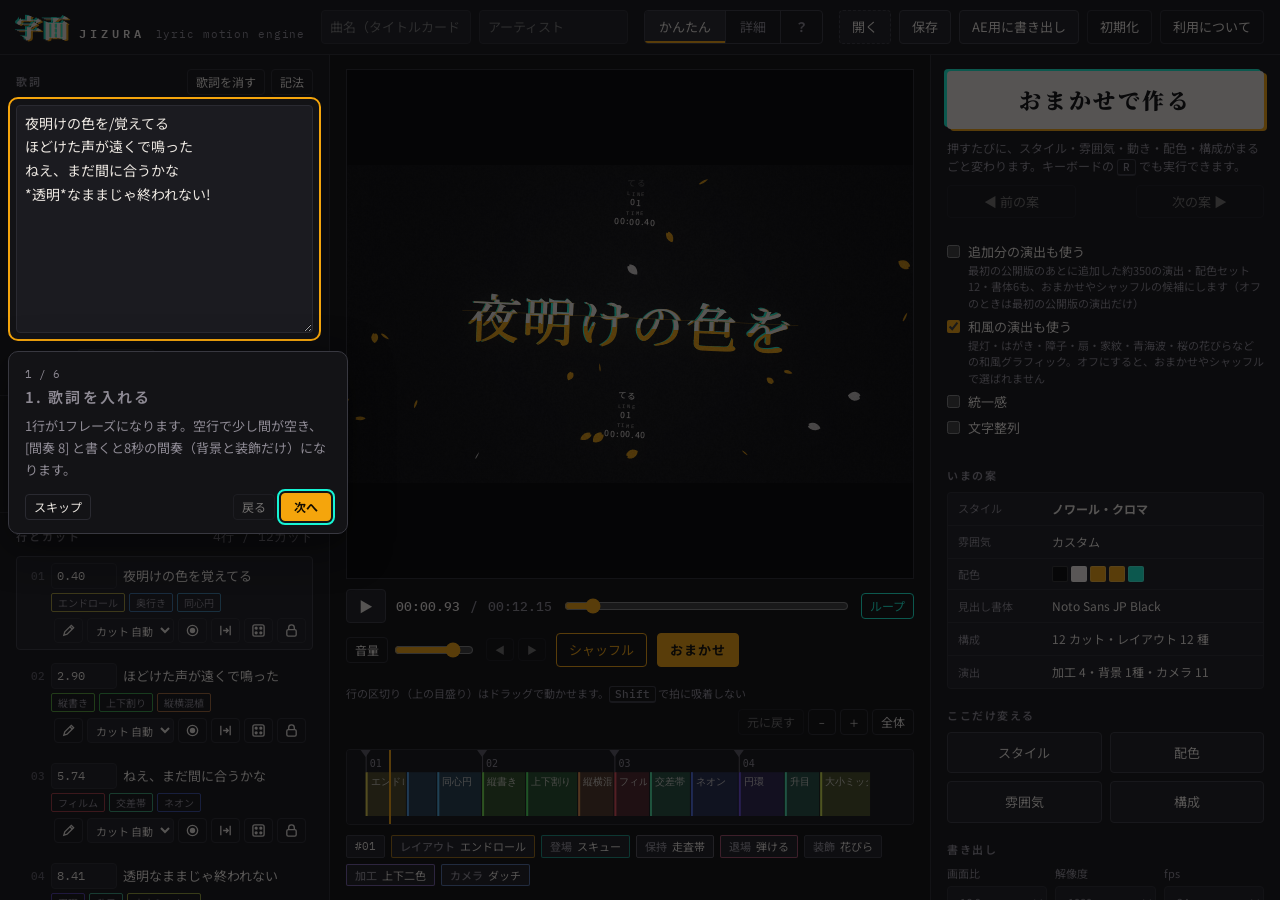
==== ja/index.html @ 280ce6e6 "Keep only Japanese and Traditional Chinese browser editions" ====
<!doctype html>
<html lang="ja">
<head>
<meta charset="utf-8">
<meta name="viewport" content="width=device-width, initial-scale=1, viewport-fit=cover">
<title>JIZURA 字面</title>
<meta name="description" content="歌詞を入れると文字PV（リリックモーション）を自動で組み立てて MP4 に書き出すブラウザアプリ">
<link rel="canonical" href="https://lloyd3126.github.io/JIZURA/ja/">
<link rel="alternate" hreflang="zh-Hant" href="https://lloyd3126.github.io/JIZURA/">
<link rel="alternate" hreflang="ja" href="https://lloyd3126.github.io/JIZURA/ja/">
<meta property="og:type" content="website">
<meta property="og:title" content="JIZURA 字面">
<meta property="og:description" content="歌詞を入れると文字PV（リリックモーション）を自動で組み立てて MP4 に書き出すブラウザアプリ">
<meta property="og:url" content="https://lloyd3126.github.io/JIZURA/ja/">
<meta name="twitter:card" content="summary">
<link rel="preconnect" href="https://fonts.googleapis.com">
<link rel="preconnect" href="https://fonts.gstatic.com" crossorigin>
<style>
:root {
  color-scheme: dark;
  --ink: #0c0c0e;
  --panel: #131316;
  --raised: #1b1b20;
  --raised2: #232329;
  --line: #2a2a31;
  --line2: #383840;
  --text: #ece7e1;
  --muted: #8e8a94;
  --faint: #5d5a63;
  --amber: #f5a50c;
  --cyan: #16f4d4;
  --rose: #ff6f9c;
  --danger: #ff5a6a;
  --ui: "IBM Plex Sans JP", "Noto Sans JP", "Hiragino Sans", "Yu Gothic UI", "Meiryo", system-ui, sans-serif;
  --mono: "IBM Plex Mono", "SFMono-Regular", Consolas, monospace;
  --brand: "Zen Old Mincho", "Noto Serif JP", "Yu Mincho", serif;
  --r: 4px;
}
html, body { height: 100%; }
[hidden] { display: none !important; }
body { margin: 0; background: var(--ink); color: var(--text); font: 13px/1.5 var(--ui); -webkit-font-smoothing: antialiased; }
* { box-sizing: border-box; }
button, input, select, textarea { font: inherit; color: inherit; }
:focus-visible { outline: 2px solid var(--cyan); outline-offset: 2px; }
@media (prefers-reduced-motion: reduce) { * { transition: none !important; } }

#app { display: flex; flex-direction: column; min-height: 100%; }

/* ---------- top bar ---------- */
.bar { display: flex; align-items: center; gap: 16px; padding-block: 10px; padding-inline: 16px; border-bottom: 1px solid var(--line); background: var(--panel); flex-wrap: wrap; }
.brand { display: flex; align-items: baseline; gap: 10px; min-width: 0; }
.brand .mark { font: 900 26px/1 var(--brand); letter-spacing: 0.02em; color: var(--text); text-shadow: -2px -1px 0 rgba(22,244,212,0.85), 2px 1px 0 rgba(245,165,12,0.9); }
.brand .word { font: 600 12px/1 var(--mono); letter-spacing: 0.34em; color: var(--text); }
.brand .tag { font: 400 11px/1 var(--mono); color: var(--muted); letter-spacing: 0.08em; }
.proj { display: flex; gap: 8px; flex: 1 1 280px; min-width: 0; }
.proj input { flex: 1 1 0; min-width: 0; }
.acts { display: flex; gap: 8px; flex-wrap: wrap; }
html[lang=zh-Hant] { --ui: "Noto Sans TC", "PingFang TC", "Microsoft JhengHei", system-ui, sans-serif; }

/* ---------- controls ---------- */
input[type=text], input[type=number], input:not([type]), select, textarea {
  background: var(--raised); border: 1px solid var(--line); border-radius: var(--r); padding: 6px 8px; min-width: 0;
}
input[type=number] { font-family: var(--mono); }
textarea { width: 100%; resize: vertical; line-height: 1.7; }
select { padding-right: 4px; }
button { background: var(--raised); border: 1px solid var(--line2); border-radius: var(--r); padding: 6px 12px; cursor: pointer; white-space: nowrap; }
button:hover { background: var(--raised2); border-color: #4a4a54; }
button:disabled { opacity: 0.45; cursor: not-allowed; }
button.small { padding: 3px 8px; font-size: 12px; }
button.ghost { background: transparent; border-color: var(--line); }
button.primary { background: var(--amber); color: #120c00; border-color: var(--amber); font-weight: 700; }
button.primary:hover { background: #ffb52a; }
button.accent { border-color: var(--amber); color: var(--amber); background: transparent; }
button.accent:hover { background: rgba(245,165,12,0.1); }
button[aria-pressed=true] { border-color: var(--cyan); color: var(--cyan); }
button.icon { padding: 4px 6px; line-height: 0; }
button.icon svg { width: 15px; height: 15px; }
label.file { position: relative; display: inline-flex; align-items: center; gap: 6px; background: var(--raised); border: 1px dashed var(--line2); border-radius: var(--r); padding: 6px 12px; cursor: pointer; }
label.file:hover { border-color: var(--amber); }
label.file input { position: absolute; inset: 0; opacity: 0; cursor: pointer; width: 100%; }
.muted { color: var(--muted); }
.mono { font-family: var(--mono); }
h2, h3 { margin: 0; font-weight: 600; }
h2 { font-size: 11px; letter-spacing: 0.18em; color: var(--muted); }
h3 { font-size: 11px; letter-spacing: 0.14em; color: var(--muted); margin-top: 18px; margin-bottom: 8px; }

/* ---------- workspace ---------- */
.work { flex: 1; display: grid; grid-template-columns: minmax(270px, 330px) minmax(0, 1fr) minmax(290px, 350px); min-height: 0; }
.col { min-width: 0; min-height: 0; }
.col-left, .col-right { background: var(--panel); overflow: auto; }
.col-left { border-right: 1px solid var(--line); }
.col-right { border-left: 1px solid var(--line); }
.sec { padding: 14px 16px; border-bottom: 1px solid var(--line); display: flex; flex-direction: column; gap: 10px; }
.sec-h { display: flex; align-items: center; justify-content: space-between; gap: 8px; }
#lyrics { min-height: 150px; font-size: 14px; }
.syntax { font-size: 12px; color: var(--muted); background: var(--raised); border: 1px solid var(--line); border-radius: var(--r); padding: 10px 12px; }
.syntax code { font-family: var(--mono); color: var(--amber); }
.syntax ul { margin: 0; padding-left: 16px; display: grid; gap: 3px; }
.row { display: flex; align-items: center; gap: 8px; flex-wrap: wrap; }
.audio-name { font-size: 12px; overflow-wrap: anywhere; }
.fields { display: grid; grid-template-columns: repeat(3, minmax(0, 1fr)); gap: 8px; }
.field { display: flex; flex-direction: column; gap: 4px; font-size: 11px; color: var(--muted); }
.field input, .field select { width: 100%; }
.tapbox { border: 1px solid var(--amber); border-radius: var(--r); padding: 10px; display: grid; gap: 8px; background: rgba(245,165,12,0.06); }
.tapbox .next { font-size: 15px; }
button.tap { font: 700 18px/1 var(--mono); letter-spacing: 0.2em; padding: 16px; background: var(--amber); color: #120c00; border-color: var(--amber); }
/* タップ同期中は行一覧の自動スクロールで押せなくなるので、左カラムの先頭に貼り付けて固定する */
.col-left > #tapPanel { position: sticky; top: 0; z-index: 20; margin: 10px 12px; background-color: var(--panel); background-image: linear-gradient(rgba(245,165,12,0.10), rgba(245,165,12,0.10)); box-shadow: 0 10px 24px rgba(0,0,0,0.5); }
.tapbox.compact .hint { display: none; }
/* 固定レイアウトにならない広さ／高さのときは、左カラムがスクロールしないのでビューポートに重ねて固定する */
@media (max-width: 1180px), (max-height: 619px) {
  .col-left > #tapPanel { position: fixed; top: 8px; left: 8px; right: 8px; bottom: auto; margin: 0; max-height: 62vh; overflow: auto; box-shadow: 0 14px 40px rgba(0,0,0,0.6); }
}

/* line list */
#lineList { list-style: none; margin: 0; padding: 0; display: grid; gap: 6px; }
.ln { display: grid; grid-template-columns: 22px 66px minmax(0, 1fr); gap: 4px 6px; align-items: center; padding: 6px; border: 1px solid transparent; border-radius: var(--r); }
.ln:hover { background: var(--raised); }
.ln.cur { border-color: var(--line2); background: var(--raised); }
.ln .no { font: 500 11px var(--mono); color: var(--faint); text-align: right; }
.ln .time { width: 100%; padding: 3px 5px; font-size: 12px; }
.ln .txt { overflow: hidden; text-overflow: ellipsis; white-space: nowrap; cursor: pointer; }
.ln .meta { grid-column: 2 / 4; display: flex; justify-content: space-between; align-items: flex-start; gap: 6px; flex-wrap: wrap; }
.ln .tools { display: flex; gap: 4px; flex: 0 1 auto; flex-wrap: wrap; justify-content: flex-end; margin-left: auto; }
.ln .tools select { padding: 2px 4px; font-size: 11px; max-width: 92px; width: auto; }
.ln .cuts { display: flex; gap: 4px; flex-wrap: wrap; min-width: 0; flex: 1 1 140px; }
.ln .cuts span { font-size: 10px; padding: 1px 6px; border-radius: 2px; border: 1px solid var(--line2); color: var(--muted); cursor: pointer; }
.ln .cuts span:hover { color: var(--text); border-color: var(--amber); }

/* ---------- stage ---------- */
.col-stage { display: flex; flex-direction: column; gap: 10px; padding: 14px 16px; min-width: 0; }
.viewport { position: relative; width: 100%; background: #000; border: 1px solid var(--line); display: grid; place-items: center; overflow: hidden; }
.viewport canvas { display: block; width: 100%; height: auto; max-height: 68vh; object-fit: contain; }
.field-wide { grid-column: span 2; }
.lang-row { display: flex; align-items: center; flex-wrap: wrap; gap: 6px; margin-top: 6px; font-size: 11px; color: var(--muted); }
.lang-row select { width: auto; }
.key-badge { position: absolute; right: 10px; top: 10px; background: rgba(12,12,14,0.78); border: 1px solid var(--line2); color: #fff; padding: 3px 8px; border-radius: var(--r); font-size: 11px; pointer-events: none; letter-spacing: .04em; }
.key-badge i { display: inline-block; width: 9px; height: 9px; border-radius: 2px; margin-right: 6px; vertical-align: -1px; border: 1px solid rgba(255,255,255,.5); }
.overlay-msg { position: absolute; left: 12px; bottom: 12px; background: rgba(12,12,14,0.85); border: 1px solid var(--line2); padding: 6px 10px; border-radius: var(--r); font-size: 12px; }
.transport { display: flex; align-items: center; gap: 10px; flex-wrap: wrap; }
.transport .vol { display: inline-flex; align-items: center; gap: 4px; }
.transport .vol input[type=range] { flex: 0 0 80px; width: 80px; }
.transport .tc { font: 500 13px var(--mono); font-variant-numeric: tabular-nums; }
.transport input[type=range] { flex: 1 1 160px; accent-color: var(--amber); }
button.play { width: 40px; height: 34px; padding: 0; font-size: 14px; }
/* timeline controls, export range, line tools */
.tl-bar { display: flex; justify-content: space-between; align-items: center; gap: 8px; margin: 8px 0 4px; flex-wrap: wrap; }
.tl-hint { font-size: 11px; }
.tl-btns { display: flex; gap: 4px; margin-left: auto; }
.rng-row { display: flex; align-items: center; gap: 6px; flex-wrap: wrap; margin: 10px 0 2px; font-size: 12px; }
.rng-row select { width: auto; max-width: 150px; }
.rng-lab { color: var(--muted); font-size: 11px; }
.rngInfo { font-size: 11px; }
.ln.in-range { border-color: var(--amber); }
.ln.is-inter .txt { color: var(--muted); font-style: italic; }
.ln .txt-edit { width: 100%; padding: 3px 6px; font-size: 13px; }
.ln .tools .icon[aria-pressed=true] { color: var(--amber); }
#timeline { width: 100%; height: 76px; display: block; background: var(--panel); border: 1px solid var(--line); border-radius: var(--r); cursor: pointer; touch-action: none; }
.cutinfo { display: flex; gap: 6px; flex-wrap: wrap; align-items: center; min-height: 26px; }
.chip { font-size: 11px; padding: 2px 8px; border-radius: 2px; border: 1px solid var(--line2); color: var(--text); background: var(--raised); }
.chip b { font-weight: 500; color: var(--muted); margin-right: 5px; }
.chip.l { border-color: rgba(245,165,12,0.6); }
.chip.e { border-color: rgba(22,244,212,0.55); }
.chip.x { border-color: rgba(255,111,156,0.6); }
.chip.h { border-color: #55525c; }
.hint { font-size: 12px; color: var(--muted); }

/* ---------- right panel ---------- */
.tabs { display: grid; grid-template-columns: repeat(4, 1fr); border-bottom: 1px solid var(--line); position: sticky; top: 0; background: var(--panel); z-index: 2; }
.tabs button { border: 0; border-radius: 0; background: transparent; padding: 11px 4px; color: var(--muted); border-bottom: 2px solid transparent; }
.tabs button[aria-selected=true] { color: var(--text); border-bottom-color: var(--amber); }
.tabpane { padding: 14px 16px 24px; }
.style-grid { display: grid; grid-template-columns: repeat(3, minmax(0, 1fr)); gap: 8px; }
.stile { display: flex; flex-direction: column; gap: 5px; padding: 0; border: 1px solid var(--line); background: transparent; border-radius: var(--r); overflow: hidden; text-align: left; }
.stile canvas { width: 100%; aspect-ratio: 16 / 9; display: block; }
.stile span { font-size: 11px; padding: 0 7px 6px; white-space: nowrap; overflow: hidden; text-overflow: ellipsis; }
.stile[aria-pressed=true] { border-color: var(--amber); box-shadow: 0 0 0 1px var(--amber); color: var(--text); }
.slider { display: grid; grid-template-columns: 96px minmax(0, 1fr) 36px; gap: 8px; align-items: center; margin-bottom: 8px; }
.slider input { width: 100%; accent-color: var(--amber); }
.slider output { font: 500 11px var(--mono); color: var(--muted); text-align: right; }
.checks { display: grid; grid-template-columns: repeat(2, minmax(0, 1fr)); gap: 3px 10px; }
.checks label { display: flex; align-items: center; gap: 6px; font-size: 12px; padding: 2px 0; }
.checks input { accent-color: var(--amber); }

.tgroup .checks.tech-grid { display: grid; grid-template-columns: repeat(auto-fill, minmax(128px, 1fr)); gap: 8px; padding: 0 10px 10px; }
.tcard { display: flex; flex-direction: column; gap: 4px; padding: 0; border: 1px solid var(--line); border-radius: var(--r); overflow: hidden; background: var(--panel); cursor: pointer; }
.tcard:hover { border-color: var(--line2); }
.tcard canvas { width: 100%; aspect-ratio: 16 / 9; display: block; background: #0c0c0e; }
.tcard .tcard-name { display: flex; align-items: center; gap: 5px; font-size: 11px; padding: 0 6px 6px; min-width: 0; }
.tcard .tcard-name span { white-space: nowrap; overflow: hidden; text-overflow: ellipsis; min-width: 0; }
.tcard.set-off { opacity: 0.5; }
.group-h { display: flex; justify-content: space-between; align-items: center; margin-top: 16px; margin-bottom: 6px; }
.tgroup { border: 1px solid var(--line); border-radius: var(--r); margin-bottom: 8px; background: var(--raised); }
.tgroup summary { display: flex; justify-content: space-between; align-items: center; padding: 8px 10px; cursor: pointer; list-style: none; font-size: 12px; }
.tgroup summary::-webkit-details-marker { display: none; }
.tgroup summary::before { content: '▸'; color: var(--muted); margin-right: 8px; transition: transform .15s; }
.tgroup[open] summary::before { transform: rotate(90deg); }
.tgroup .tg-name { flex: 1; font-weight: 600; }
.tgroup .tg-cnt { color: var(--muted); font-size: 11px; }
.tgroup .tg-tools { display: flex; gap: 6px; padding: 0 10px 8px; }
.tgroup .checks { padding: 0 10px 10px; }
.chip.t { border-color: rgba(180,140,255,0.6); }
.chip.b { border-color: rgba(120,200,120,0.55); }
.chip.c { border-color: rgba(120,170,255,0.6); }
.group-h:first-child { margin-top: 0; }
.color-row { display: grid; grid-template-columns: repeat(3, minmax(0, 1fr)); gap: 8px; }
.color-row label { display: flex; flex-direction: column; gap: 3px; font-size: 11px; color: var(--muted); }
.color-row input[type=color] { width: 100%; height: 28px; padding: 0; border: 1px solid var(--line); background: transparent; border-radius: var(--r); }
.font-row { display: grid; grid-template-columns: 70px minmax(0, 1fr); gap: 8px; align-items: center; margin-bottom: 6px; font-size: 12px; }
.progress { height: 6px; background: var(--raised2); border-radius: 3px; overflow: hidden; }
.progress i { display: block; height: 100%; width: 0; background: linear-gradient(90deg, var(--cyan), var(--amber)); }
.outbtns { display: grid; gap: 8px; margin-top: 12px; }
.outbtns button { padding: 10px 12px; }
.note { font-size: 12px; color: var(--muted); border-left: 2px solid var(--line2); padding-left: 10px; margin-top: 12px; }
.kbd { font: 500 11px var(--mono); border: 1px solid var(--line2); border-bottom-width: 2px; padding: 0 5px; border-radius: 3px; }

label.check { display: flex; align-items: flex-start; gap: 8px; margin-bottom: 8px; cursor: pointer; }
label.check input { margin: 3px 0 0; flex: none; accent-color: var(--amber); }
label.check small { display: block; font-size: 11px; color: var(--muted); }

/* ---------- modes / おまかせ ---------- */
.modes { display: inline-flex; border: 1px solid var(--line2); border-radius: var(--r); overflow: hidden; }
.modes button { border: 0; border-radius: 0; background: transparent; padding: 6px 14px; color: var(--muted); }
.modes button + button { border-left: 1px solid var(--line2); }
.modes button[aria-pressed=true] { background: var(--raised2); color: var(--text); box-shadow: inset 0 -2px 0 var(--amber); }
#app.is-easy .tabs, #app.is-easy .tabpane, #app.is-easy .pro-only { display: none !important; }
.hist-btns { display: inline-flex; gap: 4px; }
button.icon-txt { font-size: 10px; min-width: 28px; }
.transport #btnOmakase { letter-spacing: 0.08em; }

.easy { padding: 16px 16px 28px; display: grid; gap: 18px; }
.easy h3 { margin: 0 0 8px; }
.easy-hero { display: grid; gap: 10px; }
button.omakase {
  position: relative; padding: 18px 14px; font: 900 22px/1 var(--brand); letter-spacing: 0.12em;
  background: var(--text); color: var(--ink); border: 0; border-radius: var(--r);
  box-shadow: -3px -2px 0 var(--cyan), 3px 2px 0 var(--amber);
  transition: transform .12s ease, box-shadow .12s ease;
}
button.omakase:hover { background: #fff; box-shadow: -5px -3px 0 var(--cyan), 5px 3px 0 var(--amber); }
button.omakase:active { transform: translateY(1px) scale(0.99); box-shadow: -1px -1px 0 var(--cyan), 1px 1px 0 var(--amber); }
button.omakase:disabled { box-shadow: none; }
.easy-hero .hint { margin: 0; }
.hist-row { display: grid; grid-template-columns: 1fr auto 1fr; gap: 8px; align-items: center; }
.hist-row #histPos { font-size: 11px; text-align: center; min-width: 44px; }
.now { display: grid; gap: 1px; background: var(--line); border: 1px solid var(--line); border-radius: var(--r); overflow: hidden; }
.now-row { display: grid; grid-template-columns: 84px minmax(0, 1fr); gap: 10px; align-items: center; padding: 7px 10px; background: var(--raised); font-size: 12px; }
.now-row .k { color: var(--muted); font-size: 11px; }
.now-row .v { display: flex; align-items: center; gap: 8px; min-width: 0; overflow: hidden; text-overflow: ellipsis; white-space: nowrap; }
.now-row b { font-weight: 700; }
.tagl { font: 500 10px var(--mono); color: var(--cyan); border: 1px solid rgba(22,244,212,0.5); padding: 0 5px; border-radius: 2px; }
.easy-grid { display: grid; grid-template-columns: repeat(2, minmax(0, 1fr)); gap: 8px; }
.easy-grid button { padding: 10px 8px; }
.easy .fields { display: grid; grid-template-columns: repeat(3, minmax(0, 1fr)); gap: 8px; }
.easy .exp-box { margin-top: 10px; }
.swatches { display: inline-flex; gap: 3px; vertical-align: middle; }
.swatches i { width: 16px; height: 16px; border-radius: 2px; border: 1px solid rgba(255,255,255,0.18); display: inline-block; }
#paletteSwatch i { width: 22px; height: 22px; }
.toast {
  position: absolute; top: 12px; left: 50%; transform: translate(-50%, -6px); opacity: 0;
  display: flex; align-items: center; gap: 10px; max-width: calc(100% - 24px);
  background: rgba(12,12,14,0.9); border: 1px solid var(--line2); border-left: 2px solid var(--amber);
  padding: 7px 12px; border-radius: var(--r); font-size: 12px; white-space: nowrap; overflow: hidden; text-overflow: ellipsis; pointer-events: none;
  transition: opacity .2s ease, transform .2s ease;
}
.toast.in { opacity: 1; transform: translate(-50%, 0); }
.toast.out { opacity: 0; transform: translate(-50%, -6px); }

/* ---------- 利用について ---------- */
button.linkish { background: none; border: 0; padding: 4px 0; color: var(--muted); font-size: 12px; text-decoration: underline; text-underline-offset: 3px; cursor: pointer; justify-self: start; }
button.linkish:hover { color: var(--text); background: none; }
dialog.terms { width: min(520px, calc(100vw - 32px)); max-height: calc(100vh - 48px); overflow: auto; padding: 22px 24px 18px; background: var(--panel); color: var(--text); border: 1px solid var(--line2); border-radius: 8px; box-shadow: 0 20px 60px rgba(0,0,0,0.55); }
dialog.terms .reset-list { margin: 0 0 12px; padding-left: 18px; display: grid; gap: 3px; font-size: 13px; }
button.danger { background: #c9433a; border-color: #c9433a; color: #fff; font-weight: 700; }
button.danger:hover { background: #dd5146; }
.sec-btns { display: inline-flex; gap: 6px; }
dialog.terms::backdrop { background: rgba(6,6,8,0.66); }
dialog.terms h2 { font-size: 15px; letter-spacing: 0.08em; color: var(--text); margin: 0 0 14px; }
dialog.terms p { margin: 0 0 10px; line-height: 1.75; font-size: 13px; }
dialog.terms a { color: var(--cyan); word-break: break-all; }
.terms-main { border-left: 3px solid var(--amber); background: var(--raised); padding: 12px 14px 4px; border-radius: 0 var(--r) var(--r) 0; margin-bottom: 14px; }
.terms-main .terms-big { font-size: 15px; }
.terms-main strong { color: var(--amber); font-weight: 700; }
.terms-sub { color: var(--muted); font-size: 12px !important; }
.terms-note { font-size: 12px !important; }
.terms-oss { font-size: 12px; color: var(--muted); margin: 4px 0 14px; }
.terms-oss summary { cursor: pointer; }
.terms-oss p { font-size: 12px !important; margin-top: 6px; }
.terms-foot { display: flex; justify-content: space-between; align-items: center; gap: 12px; border-top: 1px solid var(--line); padding-top: 12px; }

/* ---------- fixed workspace (wide & tall enough windows) ----------
   The page no longer scrolls as a whole: the header and the preview + timeline stay put, and the
   lyrics / line list (left) and settings (right) scroll inside their own columns. */
@media (min-width: 1181px) and (min-height: 620px) {
  html.fixed-ok body { overflow: hidden; }
  html.fixed-ok #app { height: 100vh; height: 100dvh; min-height: 0; }
  html.fixed-ok .work { overflow: hidden; }
  html.fixed-ok .col-left, html.fixed-ok .col-right { overscroll-behavior: contain; }
  html.fixed-ok .col-stage { overflow: hidden auto; }
  html.fixed-ok .viewport { flex: 1 1 0; min-height: 180px; }
  html.fixed-ok .viewport canvas { max-height: none; }
}

/* ---------- responsive ---------- */
@media (max-width: 1180px) {
  .work { grid-template-columns: minmax(0, 1fr) minmax(0, 1fr); }
  .col-stage { grid-column: 1 / -1; order: -1; }
  .col-left { border-right: 1px solid var(--line); }
  .col-right { border-left: 0; }
}
@media (max-width: 760px) {
  .work { grid-template-columns: minmax(0, 1fr); }
  .col-left, .col-right { border: 0; border-top: 1px solid var(--line); }
  .bar { gap: 10px; }
  .brand .tag { display: none; }
  .fields { grid-template-columns: repeat(2, minmax(0, 1fr)); }
  .easy .fields { grid-template-columns: repeat(3, minmax(0, 1fr)); }
  #app.is-easy .col-right { order: 0; border-top: 1px solid var(--line); }
  #app.is-easy .col-left { order: 1; }
  .transport .hist-btns { display: none; }
}

/* 追加分 / 和風 switches + badges */
.pick-sets { margin: 12px 0 6px; text-align: left; }
.pick-sets label.check { margin-bottom: 6px; }
.easy-hero .pick-sets { margin-top: 14px; }
.set-badge { display: inline-block; margin-left: 4px; padding: 0 4px; border: 1px solid var(--amber); border-radius: 3px; color: var(--amber); font-size: 10px; line-height: 15px; vertical-align: 1px; }
.set-badge.ex { border-color: var(--cyan, #4cc9d9); color: var(--cyan, #4cc9d9); }
.checks label.set-off { opacity: 0.45; }
.checks label.set-off .set-badge { border-color: var(--muted); color: var(--muted); }
.stile { position: relative; }
.stile .badges { position: absolute; top: 4px; left: 4px; padding: 0; display: flex; gap: 3px; }
.stile .set-badge { margin: 0; padding: 0 4px; font-size: 10px; line-height: 15px; background: rgba(0,0,0,0.55); }
.stile.set-off { opacity: 0.55; }

/* ---------- かんたんモードの案内ツアー ---------- */
.tour { position: fixed; inset: 0; z-index: 200; pointer-events: auto; }
.tour-spot { position: fixed; border-radius: 8px; box-shadow: 0 0 0 9999px rgba(8, 8, 10, 0.66); outline: 2px solid var(--amber); transition: all 0.22s ease; pointer-events: none; }
.tour-bub { position: fixed; width: min(340px, calc(100vw - 24px)); background: var(--panel); color: var(--text); border: 1px solid var(--line2); border-radius: 10px; padding: 14px 16px 12px; box-shadow: 0 12px 40px rgba(0,0,0,0.5); transition: top 0.22s ease, left 0.22s ease; }
.tour-step { font-size: 11px; }
.tour-title { margin: 4px 0 6px; font-size: 15px; }
.tour-text { margin: 0 0 12px; font-size: 13px; line-height: 1.7; color: var(--muted); }
.tour-nav { display: flex; gap: 6px; align-items: center; }
.tour-sp { flex: 1; }
.tour-btn { min-width: 30px; font-weight: 700; }
button.small.primary { padding: 4px 12px; }

.sr-only { position: absolute; width: 1px; height: 1px; overflow: hidden; clip: rect(0 0 0 0); white-space: nowrap; }
.unify-box { margin-bottom: 10px; padding-bottom: 6px; border-bottom: 1px solid var(--line); }
.center-dir { gap: 6px; margin: -2px 0 8px 26px; font-size: 12px; }
.center-dir select { width: auto; }

</style>
</head>
<body>
<div id="tour" class="tour" hidden role="dialog" aria-modal="true" aria-labelledby="tourTitle">
  <div class="tour-spot"></div>
  <div class="tour-bub">
    <div class="tour-step mono muted"></div>
    <h3 id="tourTitle" class="tour-title"></h3>
    <p class="tour-text"></p>
    <div class="tour-nav"><button class="tour-skip ghost small">スキップ</button><span class="tour-sp"></span><button class="tour-prev ghost small">戻る</button><button class="tour-next primary small">次へ</button></div>
  </div>
</div>
<div id="app">
  <header class="bar">
    <div class="brand"><span class="mark" aria-hidden="true">字面</span><span class="word">JIZURA</span><span class="tag">lyric motion engine</span></div>
    <div class="proj">
      <input id="songTitle" type="text" placeholder="曲名（タイトルカード・HUDに表示）" aria-label="曲名">
      <input id="songArtist" type="text" placeholder="アーティスト" aria-label="アーティスト">
    </div>
    <div class="modes" role="group" aria-label="表示モード">
      <button id="modeEasy" aria-pressed="false" title="おまかせボタン中心のシンプルな画面">かんたん</button>
      <button id="modePro" aria-pressed="true" title="すべての設定を表示">詳細</button>
      <button id="btnTour" class="ghost tour-btn" title="かんたんモードの使い方を案内します" aria-label="使い方の案内">？</button>
    </div>
    <div class="acts">
      <label class="file" title="保存したプロジェクト(.json)を開く">開く<input id="fileProject" type="file" accept=".json,application/json"></label>
      <button id="btnSave" title="プロジェクトを .json で保存">保存</button>
      <button id="btnAE" title="After Effects パネル用の構成データを書き出す">AE用に書き出し</button>
      <button id="btnReset" class="ghost" title="歌詞・曲・設定・履歴をすべて消して、最初の状態に戻します">初期化</button>
      <button id="btnTerms" class="ghost terms-open" title="出力物の権利とライセンス">利用について</button>
    </div>
  </header>

  <main class="work">
    <!-- ================= left: lyrics & timing ================= -->
    <section class="col col-left" aria-label="歌詞とタイミング">
      <div id="tapPanel" class="tapbox" hidden>
          <div class="hint">曲に合わせて、各行が始まる瞬間に <span class="kbd">Space</span> かボタンを押してください。押し間違えたら <span class="kbd">Backspace</span> か「1つ戻る」。途中の行からやり直すときは、行一覧の ◎ を押します。</div>
          <div class="next">次: <b id="tapLine">—</b></div>
          <button id="tapBtn" class="tap">TAP</button>
          <button id="tapBack" class="ghost">1つ戻る</button>
          <button id="tapStop" class="ghost">終了する</button>
      </div>
      <div class="sec">
        <div class="sec-h"><h2>歌詞</h2><span class="sec-btns"><button id="btnClearLyrics" class="ghost small" title="歌詞と、行ごとのタイミング・指定・書き出す範囲を消します（「元に戻す」か Ctrl+Z で戻せます）">歌詞を消す</button><button id="btnSyntax" class="ghost small" aria-expanded="false">記法</button></span></div>
        <textarea id="lyrics" rows="9" spellcheck="false" aria-label="歌詞（1行 = 1フレーズ）"></textarea>
        <label class="lang-row">歌詞の言語<select id="lyricLang"><option value="auto">自動判定</option><option value="ja">日本語</option><option value="zh-Hant">繁體中文</option><option value="zh-Hans">简体中文</option><option value="ko">한국어</option><option value="en">English</option></select><span id="langNote" class="muted"></span></label>
        <div id="syntax" class="syntax" hidden>
          <ul>
            <li>1行が1フレーズ。空行は少し間を空けます</li>
            <li><code>夜明けの色を/覚えてる</code> … <code>/</code> でカットの切れ目を指定</li>
            <li><code>*透明*</code> … 強調（大きく・インパクト寄りの演出）</li>
            <li>行末の <code>!</code> … フラッシュと揺れを入れる</li>
            <li><code>歌詞|ruby or note</code> … 注釈レイアウトの小さな文字</li>
            <li><code>[01:23.45]歌詞</code> … LRC のタイムスタンプをそのまま使用</li>
            <li><code>[間奏 8]</code> … 8秒の間奏（歌詞は出さず、背景と装飾だけ）。秒数を省くと4秒、タップ同期やマーカーで長さを合わせられます</li>
            <li><code>#</code> で始まる行 … コメント（無視）</li>
          </ul>
        </div>
      </div>

      <div class="sec">
        <div class="sec-h"><h2>曲とタイミング</h2></div>
        <div id="audioName" class="muted audio-name">曲なし（読み込むと拍を検出してカットを合わせます）</div>
        <div class="row">
          <label class="file" title="mp3 / wav / m4a など">曲を読み込む<input id="audioFile" type="file" accept="audio/*,.mp3,.wav,.m4a,.aac,.ogg,.flac"></label>
          <button id="btnTap" title="曲を再生しながら各行の頭でタップ">タップで同期</button>
        </div>
        <div class="fields pro-only">
          <label class="field">BPM<input id="bpm" type="number" min="0" max="300" step="0.1" placeholder="自動"></label>
          <label class="field">開始(秒)<input id="offset" type="number" min="0" step="0.05"></label>
          <label class="field">行の長さ<input id="lineScale" type="number" min="0.4" max="3" step="0.05"></label>
        </div>
        <div class="row pro-only">
          <label class="row" style="gap:6px"><input id="snap" type="checkbox"> 拍にスナップ</label>
          <button id="btnResetTimes" class="ghost small">手動タイミングを消す</button>
        </div>
      </div>

      <div class="sec">
        <div class="sec-h"><h2>行とカット</h2><span id="linesInfo" class="muted mono"></span></div>
        <ol id="lineList"></ol>
      </div>
    </section>

    <!-- ================= center: stage ================= -->
    <section class="col col-stage" aria-label="プレビュー">
      <div class="viewport" id="viewport"><canvas id="view" width="1280" height="720"></canvas><div id="viewMsg" class="overlay-msg" hidden></div><div id="keyBadge" class="key-badge" hidden></div><div id="toast" class="toast" role="status" aria-live="polite" hidden></div></div>
      <div class="transport">
        <button id="btnPlay" class="play" aria-label="再生">▶</button>
        <span id="timeNow" class="tc">00:00.00</span><span class="tc muted">/</span><span id="timeDur" class="tc muted">00:00.00</span>
        <input id="scrub" type="range" min="0" max="10000" value="0" aria-label="再生位置">
        <button id="btnLoop" class="ghost small" aria-pressed="true">ループ</button>
        <span class="vol"><button id="btnMute" class="ghost small" aria-pressed="false" title="クリックで消音／解除（プレビューだけ。書き出しの音量は変わりません）">音量</button><input id="vol" type="range" min="0" max="100" value="80" aria-label="プレビューの音量"></span>
        <span class="hist-btns">
          <button id="btnPrev" class="ghost small icon-txt" title="前の案に戻る" aria-label="前の案">◀</button>
          <button id="btnNext" class="ghost small icon-txt" title="次の案へ進む" aria-label="次の案">▶</button>
        </span>
        <button id="btnShuffle" class="accent" title="設定はそのままで構成だけ再抽選（ロックした行は維持）">シャッフル</button>
        <button id="btnOmakase" class="primary" title="スタイル・雰囲気・演出・配色をまるごとランダムに（キー R）">おまかせ</button>
      </div>
      <div class="tl-bar">
        <span class="tl-hint muted">行の区切り（上の目盛り）はドラッグで動かせます。<span class="kbd">Shift</span> で拍に吸着しない</span>
        <span class="tl-btns">
          <button id="btnUndoEdit" class="ghost small" title="歌詞・タイミングの変更を元に戻す（Ctrl+Z）" disabled>元に戻す</button>
          <button id="tlOut" class="ghost small icon-txt" title="縮小" aria-label="タイムラインを縮小">−</button>
          <button id="tlIn" class="ghost small icon-txt" title="拡大（タイムライン上でホイールでも）" aria-label="タイムラインを拡大">＋</button>
          <button id="tlFit" class="ghost small" title="全体を表示">全体</button>
        </span>
      </div>
      <canvas id="timeline" aria-label="タイムライン（クリックで移動・行の区切りはドラッグで調整）"></canvas>
      <div class="cutinfo" id="cutInfo"></div>
    </section>

    <!-- ================= right: look & output ================= -->
    <section class="col col-right" aria-label="スタイルと書き出し">
      <div id="easyPanel" class="easy" hidden>
        <div class="easy-hero">
          <button id="btnOmakaseBig" class="omakase">おまかせで作る</button>
          <p class="hint">押すたびに、スタイル・雰囲気・動き・配色・構成がまるごと変わります。キーボードの <span class="kbd">R</span> でも実行できます。</p>
          <div class="hist-row">
            <button id="btnPrev2" class="ghost">◀ 前の案</button>
            <span id="histPos" class="muted mono"></span>
            <button id="btnNext2" class="ghost">次の案 ▶</button>
          </div>
          <div class="pick-sets">
            <label class="check"><input id="eExtra" class="extra-toggle" type="checkbox"><span>追加分の演出も使う<small>最初の公開版のあとに追加した約350の演出・配色セット12・書体6も、おまかせやシャッフルの候補にします（オフのときは最初の公開版の演出だけ）</small></span></label>
            <label class="check"><input id="eWa" class="wa-toggle" type="checkbox" checked><span>和風の演出も使う<small>提灯・はがき・障子・扇・家紋・青海波・桜の花びらなどの和風グラフィック。オフにすると、おまかせやシャッフルで選ばれません</small></span></label>
            <label class="check"><input class="unify-toggle" type="checkbox"><span>統一感</span></label>
            <label class="check"><input class="typeset-toggle" type="checkbox"><span>文字整列</span></label>
          </div>
        </div>
        <div class="easy-sec">
          <h3>いまの案</h3>
          <div id="easyNow" class="now"></div>
        </div>
        <div class="easy-sec">
          <h3>ここだけ変える</h3>
          <div class="easy-grid">
            <button id="eStyle" title="スタイルだけ別のものに">スタイル</button>
            <button id="ePalette" title="アクセント・ズレ色A/Bをランダムに">配色</button>
            <button id="eMood" title="動き・グリッチ・使う手法の雰囲気だけ">雰囲気</button>
            <button id="eCut" title="レイアウトと動きの組み合わせだけ">構成</button>
          </div>
        </div>
        <div class="easy-sec">
          <h3>書き出し</h3>
          <div class="fields">
            <label class="field">画面比<select id="eAspect"><option value="16:9">16:9</option><option value="9:16">9:16 縦</option><option value="4:3">4:3</option><option value="3:4">3:4 縦</option><option value="1:1">1:1</option><option value="4:5">4:5 縦</option><option value="21:9">21:9</option></select></label>
            <label class="field">解像度<select id="eRes"><option value="720">720p</option><option value="1080">1080p</option><option value="1440">1440p</option><option value="2160">4K</option></select></label>
            <label class="field">fps<select id="eFps"><option>24</option><option>30</option><option>60</option></select></label>
            <label class="field field-wide">背景<select id="eKey"><option value="off">通常（スタイルの背景）</option><option value="green">グリーンバック（合成用）</option><option value="black">ブラックバック（合成用）</option></select></label>
          </div>
          <label class="check center-free"><input id="eCenter" class="center-toggle" type="checkbox"><span>中央を空ける（キャラクター用）<small>中央にキャラクターなどを重ねる前提で、文字と演出を横長の画面では左右、縦長の画面では上下に、行ごとに交互に置きます。背景と画面効果は全体のままです（プレビューには空ける範囲を点線で表示）</small></span></label>
          <label class="row center-dir" hidden>縦長のとき<select class="centerDirSel" aria-label="縦長の画面での分け方"><option value="tb">上下に分ける</option><option value="lr">左右に分ける</option></select></label>
          <div class="rng-row"><span class="rng-lab">書き出す範囲</span><select class="rngFrom" aria-label="書き出す範囲の最初の行"></select><span class="muted">〜</span><select class="rngTo" aria-label="書き出す範囲の最後の行"></select><span class="rngInfo muted mono"></span></div>
          <div class="outbtns"><button id="eMP4" class="primary">MP4 を書き出す</button><button id="eMP4File" class="ghost mp4file" hidden title="保存先のファイルを先に選び、そこへ直接書き込みます。長い曲・1080p 以上でブラウザのメモリが足りずに失敗するときに使ってください（Chrome / Edge）">大きな動画用（ファイルに直接保存）</button></div>
          <button class="terms-open linkish">書き出した動画の権利について</button>
          <div class="exp-box" hidden>
            <div class="progress"><i class="exp-bar"></i></div>
            <div class="row" style="justify-content:space-between;margin-top:6px"><span class="exp-text muted mono">—</span><button class="exp-cancel ghost small">中止</button></div>
          </div>
        </div>
      </div>
      <nav class="tabs" role="tablist">
        <button role="tab" data-tab="style" aria-selected="true">スタイル</button>
        <button role="tab" data-tab="fx" aria-selected="false">演出</button>
        <button role="tab" data-tab="tech" aria-selected="false">手法</button>
        <button role="tab" data-tab="out" aria-selected="false">書き出し</button>
      </nav>

      <div class="tabpane" data-pane="style">
        <div id="styleGrid" class="style-grid"></div>
        <h3>フォントの役割</h3>
        <div id="fontRoles"></div>
        <div class="row" style="margin-top:8px">
          <input id="localFont" type="text" placeholder="PCのフォント名（例: 游明朝）" style="flex:1">
          <button id="btnAddFont">追加</button>
        </div>
        <div class="row" style="margin-top:8px"><label class="file">フォントファイル（.ttf/.otf）<input id="fontFile" type="file" accept=".ttf,.otf,.woff,.woff2"></label></div>
        <h3>アクセント・ズレ色</h3>
        <label class="check"><input id="accentOn" type="checkbox"><span>自分の色で上書き<small>全シーンに適用。背景に合わせて明るさを自動調整します</small></span></label>
        <div class="color-row" id="colorRowAccent"></div>
        <div class="row" style="margin-top:10px">
          <button id="btnRandPalette" class="accent">ランダムに配色</button>
          <div id="paletteSwatch" class="swatches" aria-hidden="true"></div>
        </div>
        <h3>背景・文字色</h3>
        <label class="check"><input id="colorOn" type="checkbox"><span>メインの背景と文字を自分の色にする</span></label>
        <div class="color-row" id="colorRow"></div>
      </div>

      <div class="tabpane" data-pane="fx" hidden>
        <div class="unify-box">
          <label class="check"><input class="unify-toggle" type="checkbox"><span>統一感</span></label>
          <label class="check"><input class="typeset-toggle" type="checkbox"><span>文字整列</span></label>
        </div>
        <div id="fxSliders"></div>
        <div class="row" style="margin-top:6px">
          <label class="row" style="gap:6px"><input id="fxFlash" type="checkbox"> フラッシュ</label>
          <label class="row" style="gap:6px">コマ打ち <select id="fxKoma" title="動きを何枚/秒で描くか（出力fpsとは別）"><option value="0">フル（出力fpsのまま）</option><option value="12">2コマ打ち（12枚/秒）</option><option value="8">3コマ打ち（8枚/秒）</option></select></label>
        </div>
        <div class="fields" style="margin-top:12px">
          <label class="field">HUD<select id="fxHud"><option value="auto">スタイル次第</option><option value="on">常に表示</option><option value="off">表示しない</option></select></label>
          <label class="field">シード<input id="seed" type="number" step="1"></label>
          <label class="field">&nbsp;<button id="btnSeed" class="ghost">新しいシード</button></label>
        </div>
        <p class="note">同じシードなら同じ構成になります。行ごとの「再抽選」「ロック」は左の行リストから。</p>
      </div>

      <div class="tabpane" data-pane="tech" hidden>
        <div class="pick-sets">
          <label class="check"><input id="tExtra" class="extra-toggle" type="checkbox"><span>追加分の演出も使う<small>「追加」印の手法・スタイル・書体。オフのときは、おまかせやシャッフルで最初の公開版の演出だけを使います</small></span></label>
          <label class="check"><input id="tWa" class="wa-toggle" type="checkbox" checked><span>和風の演出も使う<small>「和」印の手法とスタイル。オフにすると、おまかせやシャッフルでは選ばれません（追加分の判定のあとに適用。行ごとに手動で指定した場合は使えます）</small></span></label>
        </div>
        <div class="row" style="margin-bottom:10px"><input id="techFilter" type="text" placeholder="手法を名前で絞り込み" style="flex:1" aria-label="手法を名前で絞り込み"><span id="techTotal" class="muted mono"></span></div>
        <p class="note">画面に見えているプレビューは自動でループします。</p>
        <div id="techLists"></div>
      </div>

      <div class="tabpane" data-pane="out" hidden>
        <div class="fields">
          <label class="field">画面比<select id="outAspect"><option value="16:9">16:9</option><option value="9:16">9:16 縦</option><option value="4:3">4:3</option><option value="3:4">3:4 縦</option><option value="1:1">1:1</option><option value="4:5">4:5 縦</option><option value="21:9">21:9</option></select></label>
          <label class="field">解像度<select id="outRes"><option value="720">720p</option><option value="1080">1080p</option><option value="1440">1440p</option><option value="2160">4K</option></select></label>
          <label class="field">fps<select id="outFps"><option>24</option><option>30</option><option>60</option></select></label>
          <label class="field">画質<select id="outQuality"><option value="standard">標準</option><option value="high">高</option><option value="max">最高</option></select></label>
          <label class="field field-wide">背景<select id="outKey"><option value="off">通常（スタイルの背景）</option><option value="green">グリーンバック（合成用）</option><option value="black">ブラックバック（合成用）</option></select></label>
        </div>
        <p class="note key-note">グリーンバック／ブラックバックにすると、白い文字と演出だけを単色の背景の上に描きます（背景の模様・紙の質感・粒子・周辺減光は入りません）。プレビューにもそのまま反映されます。グリーンバックは動画編集ソフトのクロマキーで、ブラックバックは「スクリーン」合成や輝度キーで抜いて、別の映像の上に重ねられます。</p>
        <label class="check center-free"><input id="outCenter" class="center-toggle" type="checkbox"><span>中央を空ける（キャラクター用）<small>中央にキャラクターなどを重ねる前提で、文字と演出を横長の画面では左右、縦長の画面では上下に、行ごとに交互に置きます。背景と画面効果は全体のままです（プレビューには空ける範囲を点線で表示）</small></span></label>
          <label class="row center-dir" hidden>縦長のとき<select class="centerDirSel" aria-label="縦長の画面での分け方"><option value="tb">上下に分ける</option><option value="lr">左右に分ける</option></select></label>
        <label class="row" style="gap:6px;margin-top:10px"><input id="outAudio" type="checkbox" checked> 曲を動画に含める</label>
        <div class="rng-row"><span class="rng-lab">書き出す範囲</span><select class="rngFrom" aria-label="書き出す範囲の最初の行"></select><span class="muted">〜</span><select class="rngTo" aria-label="書き出す範囲の最後の行"></select><span class="rngInfo muted mono"></span></div>
        <div class="outbtns">
          <button id="btnMP4" class="primary">MP4 を書き出す</button>
          <button id="btnMP4File" class="mp4file" hidden title="保存先のファイルを先に選び、そこへ直接書き込みます。長い曲・1080p 以上でブラウザのメモリが足りずに失敗するときに使ってください（Chrome / Edge）">MP4（大きな動画用・ファイルに直接保存）</button>
          <button id="btnPNG">連番PNG（ZIP）</button>
          <button id="btnPNGA">透過PNG（ZIP・背景なし）</button>
          <button id="btnPNGL" title="後景（背景のグラフィックと歌詞の後ろの装飾）と前景（歌詞とその装飾・ゴースト）を、別々のフォルダ（back / front）に透過PNGで書き出します。画面全体の演出は両方にかかるので、前景を後景の上に重ねると通常の見た目になります">透過PNG 前景／後景（ZIP）</button>
        </div>
        <div class="exp-box" hidden style="margin-top:12px">
          <div class="progress"><i class="exp-bar"></i></div>
          <div class="row" style="justify-content:space-between;margin-top:6px"><span class="exp-text muted mono">—</span><button class="exp-cancel ghost small">中止</button></div>
        </div>
        <button class="terms-open linkish" style="margin-top:10px">書き出した動画・画像の権利とライセンスについて</button>
        <p class="note" id="codecNote">書き出しはこのブラウザの中で行われます（Chrome / Edge 推奨）。</p>
      </div>
    </section>
  </main>
</div>

<dialog id="resetDlg" class="terms" aria-labelledby="resetTitle">
  <form method="dialog">
    <h2 id="resetTitle">初期化</h2>
    <p>次のものをすべて消して、最初の状態に戻します。<strong>元に戻すことはできません。</strong></p>
    <ul class="reset-list">
      <li>歌詞・曲名・アーティスト</li>
      <li>読み込んだ曲（このブラウザに残していた分も）</li>
      <li>タイミング・行ごとの指定・書き出す範囲</li>
      <li>スタイル・演出・配色・書体などの設定</li>
      <li>案の履歴（◀ ▶）と、歌詞・タイミングの「元に戻す」の履歴</li>
    </ul>
    <p class="terms-sub">表示モード（かんたん／詳細）・プレビューの音量・画面の言語はそのままです。保存したプロジェクトファイル（.json）も消えません。</p>
    <div class="terms-foot"><span></span><span class="row"><button value="cancel" class="ghost">やめる</button><button value="reset" class="danger">初期化する</button></span></div>
  </form>
</dialog>
<dialog id="termsDlg" class="terms" aria-labelledby="termsTitle">
  <form method="dialog">
    <h2 id="termsTitle">利用について</h2>
    <div class="terms-main">
      <p class="terms-big">このツールで作った<strong>動画や画像（出力物）の権利は、作った人</strong>に帰属します。</p>
      <p class="terms-sub">※ 使った歌詞や曲の権利は、それぞれの権利者に帰属します。</p>
    </div>
    <p>ツール本体は <strong>MIT ライセンス</strong>で公開しています。詳細なライセンスはこちら：</p>
    <p><a href="https://github.com/852wa/JIZURA" target="_blank" rel="noopener">https://github.com/852wa/JIZURA</a></p>
    <p class="muted terms-note">入力した歌詞や曲は、このブラウザの中だけで処理され、サーバーには送信されません。</p>
    <details class="terms-oss"><summary>使用しているオープンソース</summary>
      <p>MP4 書き出し：mp4-muxer（MIT License）<br>フォント：Google Fonts 配布の各書体（SIL Open Font License 1.1）</p>
    </details>
    <div class="terms-foot"><span class="muted mono">© 2026 hakoniwa · MIT</span><button value="close" class="primary" autofocus>閉じる</button></div>
  </form>
</dialog>

<script>
/*! mp4-muxer v5.2.2 | MIT License | (c) 2023 Vanilagy | see THIRD_PARTY_NOTICES.md */
"use strict";var Mp4Muxer=(()=>{var we=Object.defineProperty,at=Object.getOwnPropertyDescriptor,nt=Object.getOwnPropertyNames,ot=Object.prototype.hasOwnProperty,ht=(e,t)=>{for(var s in t)we(e,s,{get:t[s],enumerable:!0})},lt=(e,t,s,r)=>{if(t&&typeof t=="object"||typeof t=="function")for(let a of nt(t))!ot.call(e,a)&&a!==s&&we(e,a,{get:()=>t[a],enumerable:!(r=at(t,a))||r.enumerable});return e},ft=e=>lt(we({},"__esModule",{value:!0}),e),ve=(e,t,s)=>{if(!t.has(e))throw TypeError("Cannot "+s)},i=(e,t,s)=>(ve(e,t,"read from private field"),s?s.call(e):t.get(e)),d=(e,t,s)=>{if(t.has(e))throw TypeError("Cannot add the same private member more than once");t instanceof WeakSet?t.add(e):t.set(e,s)},C=(e,t,s,r)=>(ve(e,t,"write to private field"),r?r.call(e,s):t.set(e,s),s),ut=(e,t,s,r)=>({set _(a){C(e,t,a,s)},get _(){return i(e,t,r)}}),m=(e,t,s)=>(ve(e,t,"access private method"),s),Re={};ht(Re,{ArrayBufferTarget:()=>qe,FileSystemWritableFileStreamTarget:()=>Xe,Muxer:()=>vi,StreamTarget:()=>Te});var p=new Uint8Array(8),z=new DataView(p.buffer),y=e=>[(e%256+256)%256],c=e=>(z.setUint16(0,e,!1),[p[0],p[1]]),dt=e=>(z.setInt16(0,e,!1),[p[0],p[1]]),Pe=e=>(z.setUint32(0,e,!1),[p[1],p[2],p[3]]),n=e=>(z.setUint32(0,e,!1),[p[0],p[1],p[2],p[3]]),mt=e=>(z.setInt32(0,e,!1),[p[0],p[1],p[2],p[3]]),x=e=>(z.setUint32(0,Math.floor(e/2**32),!1),z.setUint32(4,e,!1),[p[0],p[1],p[2],p[3],p[4],p[5],p[6],p[7]]),ge=e=>(z.setInt16(0,2**8*e,!1),[p[0],p[1]]),A=e=>(z.setInt32(0,2**16*e,!1),[p[0],p[1],p[2],p[3]]),ye=e=>(z.setInt32(0,2**30*e,!1),[p[0],p[1],p[2],p[3]]),E=(e,t=!1)=>{let s=Array(e.length).fill(null).map((r,a)=>e.charCodeAt(a));return t&&s.push(0),s},se=e=>e&&e[e.length-1],Ce=e=>{let t;for(let s of e)(!t||s.presentationTimestamp>t.presentationTimestamp)&&(t=s);return t},O=(e,t,s=!0)=>{let r=e*t;return s?Math.round(r):r},Le=e=>{let t=e*(Math.PI/180),s=Math.cos(t),r=Math.sin(t);return[s,r,0,-r,s,0,0,0,1]},Ve=Le(0),je=e=>[A(e[0]),A(e[1]),ye(e[2]),A(e[3]),A(e[4]),ye(e[5]),A(e[6]),A(e[7]),ye(e[8])],X=e=>!e||typeof e!="object"?e:Array.isArray(e)?e.map(X):Object.fromEntries(Object.entries(e).map(([t,s])=>[t,X(s)])),V=e=>e>=0&&e<2**32,v=(e,t,s)=>({type:e,contents:t&&new Uint8Array(t.flat(10)),children:s}),w=(e,t,s,r,a)=>v(e,[y(t),Pe(s),r??[]],a),pt=e=>{let t=512;return e.fragmented?v("ftyp",[E("iso5"),n(t),E("iso5"),E("iso6"),E("mp41")]):v("ftyp",[E("isom"),n(t),E("isom"),e.holdsAvc?E("avc1"):[],E("mp41")])},Se=e=>({type:"mdat",largeSize:e}),ct=e=>({type:"free",size:e}),re=(e,t,s=!1)=>v("moov",null,[wt(t,e),...e.map(r=>vt(r,t)),s?Gt(e):null]),wt=(e,t)=>{let s=O(Math.max(0,...t.filter(l=>l.samples.length>0).map(l=>{const u=Ce(l.samples);return u.presentationTimestamp+u.duration})),Ae),r=Math.max(...t.map(l=>l.id))+1,a=!V(e)||!V(s),o=a?x:n;return w("mvhd",+a,0,[o(e),o(e),n(Ae),o(s),A(1),ge(1),Array(10).fill(0),je(Ve),Array(24).fill(0),n(r)])},vt=(e,t)=>v("trak",null,[gt(e,t),yt(e,t)]),gt=(e,t)=>{let s=Ce(e.samples),r=O(s?s.presentationTimestamp+s.duration:0,Ae),a=!V(t)||!V(r),o=a?x:n,l;return e.info.type==="video"?l=typeof e.info.rotation=="number"?Le(e.info.rotation):e.info.rotation:l=Ve,w("tkhd",+a,3,[o(t),o(t),n(e.id),n(0),o(r),Array(8).fill(0),c(0),c(0),ge(e.info.type==="audio"?1:0),c(0),je(l),A(e.info.type==="video"?e.info.width:0),A(e.info.type==="video"?e.info.height:0)])},yt=(e,t)=>v("mdia",null,[Ct(e,t),St(e.info.type==="video"?"vide":"soun"),Tt(e)]),Ct=(e,t)=>{let s=Ce(e.samples),r=O(s?s.presentationTimestamp+s.duration:0,e.timescale),a=!V(t)||!V(r),o=a?x:n;return w("mdhd",+a,0,[o(t),o(t),n(e.timescale),o(r),c(21956),c(0)])},St=e=>w("hdlr",0,0,[E("mhlr"),E(e),n(0),n(0),n(0),E("mp4-muxer-hdlr",!0)]),Tt=e=>v("minf",null,[e.info.type==="video"?bt():_t(),kt(),At(e)]),bt=()=>w("vmhd",0,1,[c(0),c(0),c(0),c(0)]),_t=()=>w("smhd",0,0,[c(0),c(0)]),kt=()=>v("dinf",null,[Et()]),Et=()=>w("dref",0,0,[n(1)],[zt()]),zt=()=>w("url ",0,1),At=e=>{const t=e.compositionTimeOffsetTable.length>1||e.compositionTimeOffsetTable.some(s=>s.sampleCompositionTimeOffset!==0);return v("stbl",null,[Ot(e),Vt(e),jt(e),$t(e),Ht(e),qt(e),t?Xt(e):null])},Ot=e=>w("stsd",0,0,[n(1)],[e.info.type==="video"?Mt(ri[e.info.codec],e):Rt(ni[e.info.codec],e)]),Mt=(e,t)=>v(e,[Array(6).fill(0),c(1),c(0),c(0),Array(12).fill(0),c(t.info.width),c(t.info.height),n(4718592),n(4718592),n(0),c(1),Array(32).fill(0),c(24),dt(65535)],[ai[t.info.codec](t),t.info.decoderConfig.colorSpace?Ut(t):null]),Bt={bt709:1,bt470bg:5,smpte170m:6},It={bt709:1,smpte170m:6,"iec61966-2-1":13},Dt={rgb:0,bt709:1,bt470bg:5,smpte170m:6},Ut=e=>v("colr",[E("nclx"),c(Bt[e.info.decoderConfig.colorSpace.primaries]),c(It[e.info.decoderConfig.colorSpace.transfer]),c(Dt[e.info.decoderConfig.colorSpace.matrix]),y((e.info.decoderConfig.colorSpace.fullRange?1:0)<<7)]),xt=e=>e.info.decoderConfig&&v("avcC",[...new Uint8Array(e.info.decoderConfig.description)]),Wt=e=>e.info.decoderConfig&&v("hvcC",[...new Uint8Array(e.info.decoderConfig.description)]),Ft=e=>{if(!e.info.decoderConfig)return null;let t=e.info.decoderConfig;if(!t.colorSpace)throw new Error("'colorSpace' is required in the decoder config for VP9.");let s=t.codec.split("."),r=Number(s[1]),a=Number(s[2]),u=(Number(s[3])<<4)+(0<<1)+Number(t.colorSpace.fullRange);return w("vpcC",1,0,[y(r),y(a),y(u),y(2),y(2),y(2),c(0)])},Nt=()=>{let s=(1<<7)+1;return v("av1C",[s,0,0,0])},Rt=(e,t)=>v(e,[Array(6).fill(0),c(1),c(0),c(0),n(0),c(t.info.numberOfChannels),c(16),c(0),c(0),A(t.info.sampleRate)],[oi[t.info.codec](t)]),Pt=e=>{let t=new Uint8Array(e.info.decoderConfig.description);return w("esds",0,0,[n(58753152),y(32+t.byteLength),c(1),y(0),n(75530368),y(18+t.byteLength),y(64),y(21),Pe(0),n(130071),n(130071),n(92307584),y(t.byteLength),...t,n(109084800),y(1),y(2)])},Lt=e=>{let t=3840,s=0;const r=e.info.decoderConfig?.description;if(r){if(r.byteLength<18)throw new TypeError("Invalid decoder description provided for Opus; must be at least 18 bytes long.");const a=ArrayBuffer.isView(r)?new DataView(r.buffer,r.byteOffset,r.byteLength):new DataView(r);t=a.getUint16(10,!0),s=a.getInt16(14,!0)}return v("dOps",[y(0),y(e.info.numberOfChannels),c(t),n(e.info.sampleRate),ge(s),y(0)])},Vt=e=>w("stts",0,0,[n(e.timeToSampleTable.length),e.timeToSampleTable.map(t=>[n(t.sampleCount),n(t.sampleDelta)])]),jt=e=>{if(e.samples.every(s=>s.type==="key"))return null;let t=[...e.samples.entries()].filter(([,s])=>s.type==="key");return w("stss",0,0,[n(t.length),t.map(([s])=>n(s+1))])},$t=e=>w("stsc",0,0,[n(e.compactlyCodedChunkTable.length),e.compactlyCodedChunkTable.map(t=>[n(t.firstChunk),n(t.samplesPerChunk),n(1)])]),Ht=e=>w("stsz",0,0,[n(0),n(e.samples.length),e.samples.map(t=>n(t.size))]),qt=e=>e.finalizedChunks.length>0&&se(e.finalizedChunks).offset>=2**32?w("co64",0,0,[n(e.finalizedChunks.length),e.finalizedChunks.map(t=>x(t.offset))]):w("stco",0,0,[n(e.finalizedChunks.length),e.finalizedChunks.map(t=>n(t.offset))]),Xt=e=>w("ctts",0,0,[n(e.compositionTimeOffsetTable.length),e.compositionTimeOffsetTable.map(t=>[n(t.sampleCount),n(t.sampleCompositionTimeOffset)])]),Gt=e=>v("mvex",null,e.map(Zt)),Zt=e=>w("trex",0,0,[n(e.id),n(1),n(0),n(0),n(0)]),$e=(e,t)=>v("moof",null,[Kt(e),...t.map(Qt)]),Kt=e=>w("mfhd",0,0,[n(e)]),He=e=>{let t=0,s=0,r=0,a=0,o=e.type==="delta";return s|=+o,o?t|=1:t|=2,t<<24|s<<16|r<<8|a},Qt=e=>v("traf",null,[Jt(e),Yt(e),ei(e)]),Jt=e=>{let t=0;t|=8,t|=16,t|=32,t|=131072;let s=e.currentChunk.samples[1]??e.currentChunk.samples[0],r={duration:s.timescaleUnitsToNextSample,size:s.size,flags:He(s)};return w("tfhd",0,t,[n(e.id),n(r.duration),n(r.size),n(r.flags)])},Yt=e=>w("tfdt",1,0,[x(O(e.currentChunk.startTimestamp,e.timescale))]),ei=e=>{let t=e.currentChunk.samples.map(D=>D.timescaleUnitsToNextSample),s=e.currentChunk.samples.map(D=>D.size),r=e.currentChunk.samples.map(He),a=e.currentChunk.samples.map(D=>O(D.presentationTimestamp-D.decodeTimestamp,e.timescale)),o=new Set(t),l=new Set(s),u=new Set(r),g=new Set(a),b=u.size===2&&r[0]!==r[1],U=o.size>1,ie=l.size>1,st=!b&&u.size>1,rt=g.size>1||[...g].some(D=>D!==0),L=0;return L|=1,L|=4*+b,L|=256*+U,L|=512*+ie,L|=1024*+st,L|=2048*+rt,w("trun",1,L,[n(e.currentChunk.samples.length),n(e.currentChunk.offset-e.currentChunk.moofOffset||0),b?n(r[0]):[],e.currentChunk.samples.map((D,ce)=>[U?n(t[ce]):[],ie?n(s[ce]):[],st?n(r[ce]):[],rt?mt(a[ce]):[]])])},ti=e=>v("mfra",null,[...e.map(ii),si()]),ii=(e,t)=>w("tfra",1,0,[n(e.id),n(63),n(e.finalizedChunks.length),e.finalizedChunks.map(r=>[x(O(r.startTimestamp,e.timescale)),x(r.moofOffset),n(t+1),n(1),n(1)])]),si=()=>w("mfro",0,0,[n(0)]),ri={avc:"avc1",hevc:"hvc1",vp9:"vp09",av1:"av01"},ai={avc:xt,hevc:Wt,vp9:Ft,av1:Nt},ni={aac:"mp4a",opus:"Opus"},oi={aac:Pt,opus:Lt},hi=Symbol("isTarget"),ae=class{},qe=class extends ae{constructor(){super(...arguments),this.buffer=null}},Te=class extends ae{constructor(e){if(super(),this.options=e,typeof e!="object")throw new TypeError("StreamTarget requires an options object to be passed to its constructor.");if(e.onData){if(typeof e.onData!="function")throw new TypeError("options.onData, when provided, must be a function.");if(e.onData.length<2)throw new TypeError("options.onData, when provided, must be a function that takes in at least two arguments (data and position). Ignoring the position argument, which specifies the byte offset at which the data is to be written, can lead to broken outputs.")}if(e.chunked!==void 0&&typeof e.chunked!="boolean")throw new TypeError("options.chunked, when provided, must be a boolean.");if(e.chunkSize!==void 0&&(!Number.isInteger(e.chunkSize)||e.chunkSize<1024))throw new TypeError("options.chunkSize, when provided, must be an integer and not smaller than 1024.")}},Xe=class extends ae{constructor(e,t){if(super(),this.stream=e,this.options=t,!(e instanceof FileSystemWritableFileStream))throw new TypeError("FileSystemWritableFileStreamTarget requires a FileSystemWritableFileStream instance.");if(t!==void 0&&typeof t!="object")throw new TypeError("FileSystemWritableFileStreamTarget's options, when provided, must be an object.");if(t&&t.chunkSize!==void 0&&(!Number.isInteger(t.chunkSize)||t.chunkSize<=0))throw new TypeError("options.chunkSize, when provided, must be a positive integer")}},W,j,Ge=class{constructor(){this.pos=0,d(this,W,new Uint8Array(8)),d(this,j,new DataView(i(this,W).buffer)),this.offsets=new WeakMap}seek(e){this.pos=e}writeU32(e){i(this,j).setUint32(0,e,!1),this.write(i(this,W).subarray(0,4))}writeU64(e){i(this,j).setUint32(0,Math.floor(e/2**32),!1),i(this,j).setUint32(4,e,!1),this.write(i(this,W).subarray(0,8))}writeAscii(e){for(let t=0;t<e.length;t++)i(this,j).setUint8(t%8,e.charCodeAt(t)),t%8===7&&this.write(i(this,W));e.length%8!==0&&this.write(i(this,W).subarray(0,e.length%8))}writeBox(e){if(this.offsets.set(e,this.pos),e.contents&&!e.children)this.writeBoxHeader(e,e.size??e.contents.byteLength+8),this.write(e.contents);else{let t=this.pos;if(this.writeBoxHeader(e,0),e.contents&&this.write(e.contents),e.children)for(let a of e.children)a&&this.writeBox(a);let s=this.pos,r=e.size??s-t;this.seek(t),this.writeBoxHeader(e,r),this.seek(s)}}writeBoxHeader(e,t){this.writeU32(e.largeSize?1:t),this.writeAscii(e.type),e.largeSize&&this.writeU64(t)}measureBoxHeader(e){return 8+(e.largeSize?8:0)}patchBox(e){let t=this.pos;this.seek(this.offsets.get(e)),this.writeBox(e),this.seek(t)}measureBox(e){if(e.contents&&!e.children)return this.measureBoxHeader(e)+e.contents.byteLength;{let t=this.measureBoxHeader(e);if(e.contents&&(t+=e.contents.byteLength),e.children)for(let s of e.children)s&&(t+=this.measureBox(s));return t}}};W=new WeakMap,j=new WeakMap;var ne,F,G,Z,oe,be,li=class extends Ge{constructor(e){super(),d(this,oe),d(this,ne,void 0),d(this,F,new ArrayBuffer(2**16)),d(this,G,new Uint8Array(i(this,F))),d(this,Z,0),C(this,ne,e)}write(e){m(this,oe,be).call(this,this.pos+e.byteLength),i(this,G).set(e,this.pos),this.pos+=e.byteLength,C(this,Z,Math.max(i(this,Z),this.pos))}finalize(){m(this,oe,be).call(this,this.pos),i(this,ne).buffer=i(this,F).slice(0,Math.max(i(this,Z),this.pos))}};ne=new WeakMap,F=new WeakMap,G=new WeakMap,Z=new WeakMap,oe=new WeakSet,be=function(e){let t=i(this,F).byteLength;for(;t<e;)t*=2;if(t===i(this,F).byteLength)return;let s=new ArrayBuffer(t),r=new Uint8Array(s);r.set(i(this,G),0),C(this,F,s),C(this,G,r)};var fi=2**24,ui=2,K,N,Q,B,_,he,_e,ke,Ze,Ee,Ke,J,le,ze=class extends Ge{constructor(e){super(),d(this,he),d(this,ke),d(this,Ee),d(this,J),d(this,K,void 0),d(this,N,[]),d(this,Q,void 0),d(this,B,void 0),d(this,_,[]),C(this,K,e),C(this,Q,e.options?.chunked??!1),C(this,B,e.options?.chunkSize??fi)}write(e){i(this,N).push({data:e.slice(),start:this.pos}),this.pos+=e.byteLength}flush(){if(i(this,N).length===0)return;let e=[],t=[...i(this,N)].sort((s,r)=>s.start-r.start);e.push({start:t[0].start,size:t[0].data.byteLength});for(let s=1;s<t.length;s++){let r=e[e.length-1],a=t[s];a.start<=r.start+r.size?r.size=Math.max(r.size,a.start+a.data.byteLength-r.start):e.push({start:a.start,size:a.data.byteLength})}for(let s of e){s.data=new Uint8Array(s.size);for(let r of i(this,N))s.start<=r.start&&r.start<s.start+s.size&&s.data.set(r.data,r.start-s.start);i(this,Q)?(m(this,he,_e).call(this,s.data,s.start),m(this,J,le).call(this)):i(this,K).options.onData?.(s.data,s.start)}i(this,N).length=0}finalize(){i(this,Q)&&m(this,J,le).call(this,!0)}};K=new WeakMap,N=new WeakMap,Q=new WeakMap,B=new WeakMap,_=new WeakMap,he=new WeakSet,_e=function(e,t){let s=i(this,_).findIndex(u=>u.start<=t&&t<u.start+i(this,B));s===-1&&(s=m(this,Ee,Ke).call(this,t));let r=i(this,_)[s],a=t-r.start,o=e.subarray(0,Math.min(i(this,B)-a,e.byteLength));r.data.set(o,a);let l={start:a,end:a+o.byteLength};if(m(this,ke,Ze).call(this,r,l),r.written[0].start===0&&r.written[0].end===i(this,B)&&(r.shouldFlush=!0),i(this,_).length>ui){for(let u=0;u<i(this,_).length-1;u++)i(this,_)[u].shouldFlush=!0;m(this,J,le).call(this)}o.byteLength<e.byteLength&&m(this,he,_e).call(this,e.subarray(o.byteLength),t+o.byteLength)},ke=new WeakSet,Ze=function(e,t){let s=0,r=e.written.length-1,a=-1;for(;s<=r;){let o=Math.floor(s+(r-s+1)/2);e.written[o].start<=t.start?(s=o+1,a=o):r=o-1}for(e.written.splice(a+1,0,t),(a===-1||e.written[a].end<t.start)&&a++;a<e.written.length-1&&e.written[a].end>=e.written[a+1].start;)e.written[a].end=Math.max(e.written[a].end,e.written[a+1].end),e.written.splice(a+1,1)},Ee=new WeakSet,Ke=function(e){let s={start:Math.floor(e/i(this,B))*i(this,B),data:new Uint8Array(i(this,B)),written:[],shouldFlush:!1};return i(this,_).push(s),i(this,_).sort((r,a)=>r.start-a.start),i(this,_).indexOf(s)},J=new WeakSet,le=function(e=!1){for(let t=0;t<i(this,_).length;t++){let s=i(this,_)[t];if(!(!s.shouldFlush&&!e)){for(let r of s.written)i(this,K).options.onData?.(s.data.subarray(r.start,r.end),s.start+r.start);i(this,_).splice(t--,1)}}};var di=class extends ze{constructor(e){super(new Te({onData:(t,s)=>e.stream.write({type:"write",data:t,position:s}),chunked:!0,chunkSize:e.options?.chunkSize}))}},Ae=1e3,mi=["avc","hevc","vp9","av1"],pi=["aac","opus"],ci=2082844800,wi=["strict","offset","cross-track-offset"],h,f,fe,k,T,S,$,H,Oe,R,P,Y,Me,Qe,Be,Je,Ie,Ye,De,et,Ue,tt,ue,xe,M,I,We,it,ee,de,me,Fe,q,te,pe,Ne,vi=class{constructor(e){if(d(this,Me),d(this,Be),d(this,Ie),d(this,De),d(this,Ue),d(this,ue),d(this,M),d(this,We),d(this,ee),d(this,me),d(this,q),d(this,pe),d(this,h,void 0),d(this,f,void 0),d(this,fe,void 0),d(this,k,void 0),d(this,T,null),d(this,S,null),d(this,$,Math.floor(Date.now()/1e3)+ci),d(this,H,[]),d(this,Oe,1),d(this,R,[]),d(this,P,[]),d(this,Y,!1),m(this,Me,Qe).call(this,e),e.video=X(e.video),e.audio=X(e.audio),e.fastStart=X(e.fastStart),this.target=e.target,C(this,h,{firstTimestampBehavior:"strict",...e}),e.target instanceof qe)C(this,f,new li(e.target));else if(e.target instanceof Te)C(this,f,new ze(e.target));else if(e.target instanceof Xe)C(this,f,new di(e.target));else throw new Error(`Invalid target: ${e.target}`);m(this,De,et).call(this),m(this,Be,Je).call(this)}addVideoChunk(e,t,s,r){if(!(e instanceof EncodedVideoChunk))throw new TypeError("addVideoChunk's first argument (sample) must be of type EncodedVideoChunk.");if(t&&typeof t!="object")throw new TypeError("addVideoChunk's second argument (meta), when provided, must be an object.");if(s!==void 0&&(!Number.isFinite(s)||s<0))throw new TypeError("addVideoChunk's third argument (timestamp), when provided, must be a non-negative real number.");if(r!==void 0&&!Number.isFinite(r))throw new TypeError("addVideoChunk's fourth argument (compositionTimeOffset), when provided, must be a real number.");let a=new Uint8Array(e.byteLength);e.copyTo(a),this.addVideoChunkRaw(a,e.type,s??e.timestamp,e.duration,t,r)}addVideoChunkRaw(e,t,s,r,a,o){if(!(e instanceof Uint8Array))throw new TypeError("addVideoChunkRaw's first argument (data) must be an instance of Uint8Array.");if(t!=="key"&&t!=="delta")throw new TypeError("addVideoChunkRaw's second argument (type) must be either 'key' or 'delta'.");if(!Number.isFinite(s)||s<0)throw new TypeError("addVideoChunkRaw's third argument (timestamp) must be a non-negative real number.");if(!Number.isFinite(r)||r<0)throw new TypeError("addVideoChunkRaw's fourth argument (duration) must be a non-negative real number.");if(a&&typeof a!="object")throw new TypeError("addVideoChunkRaw's fifth argument (meta), when provided, must be an object.");if(o!==void 0&&!Number.isFinite(o))throw new TypeError("addVideoChunkRaw's sixth argument (compositionTimeOffset), when provided, must be a real number.");if(m(this,pe,Ne).call(this),!i(this,h).video)throw new Error("No video track declared.");if(typeof i(this,h).fastStart=="object"&&i(this,T).samples.length===i(this,h).fastStart.expectedVideoChunks)throw new Error(`Cannot add more video chunks than specified in 'fastStart' (${i(this,h).fastStart.expectedVideoChunks}).`);let l=m(this,ue,xe).call(this,i(this,T),e,t,s,r,a,o);if(i(this,h).fastStart==="fragmented"&&i(this,S)){for(;i(this,P).length>0&&i(this,P)[0].decodeTimestamp<=l.decodeTimestamp;){let u=i(this,P).shift();m(this,M,I).call(this,i(this,S),u)}l.decodeTimestamp<=i(this,S).lastDecodeTimestamp?m(this,M,I).call(this,i(this,T),l):i(this,R).push(l)}else m(this,M,I).call(this,i(this,T),l)}addAudioChunk(e,t,s){if(!(e instanceof EncodedAudioChunk))throw new TypeError("addAudioChunk's first argument (sample) must be of type EncodedAudioChunk.");if(t&&typeof t!="object")throw new TypeError("addAudioChunk's second argument (meta), when provided, must be an object.");if(s!==void 0&&(!Number.isFinite(s)||s<0))throw new TypeError("addAudioChunk's third argument (timestamp), when provided, must be a non-negative real number.");let r=new Uint8Array(e.byteLength);e.copyTo(r),this.addAudioChunkRaw(r,e.type,s??e.timestamp,e.duration,t)}addAudioChunkRaw(e,t,s,r,a){if(!(e instanceof Uint8Array))throw new TypeError("addAudioChunkRaw's first argument (data) must be an instance of Uint8Array.");if(t!=="key"&&t!=="delta")throw new TypeError("addAudioChunkRaw's second argument (type) must be either 'key' or 'delta'.");if(!Number.isFinite(s)||s<0)throw new TypeError("addAudioChunkRaw's third argument (timestamp) must be a non-negative real number.");if(!Number.isFinite(r)||r<0)throw new TypeError("addAudioChunkRaw's fourth argument (duration) must be a non-negative real number.");if(a&&typeof a!="object")throw new TypeError("addAudioChunkRaw's fifth argument (meta), when provided, must be an object.");if(m(this,pe,Ne).call(this),!i(this,h).audio)throw new Error("No audio track declared.");if(typeof i(this,h).fastStart=="object"&&i(this,S).samples.length===i(this,h).fastStart.expectedAudioChunks)throw new Error(`Cannot add more audio chunks than specified in 'fastStart' (${i(this,h).fastStart.expectedAudioChunks}).`);let o=m(this,ue,xe).call(this,i(this,S),e,t,s,r,a);if(i(this,h).fastStart==="fragmented"&&i(this,T)){for(;i(this,R).length>0&&i(this,R)[0].decodeTimestamp<=o.decodeTimestamp;){let l=i(this,R).shift();m(this,M,I).call(this,i(this,T),l)}o.decodeTimestamp<=i(this,T).lastDecodeTimestamp?m(this,M,I).call(this,i(this,S),o):i(this,P).push(o)}else m(this,M,I).call(this,i(this,S),o)}finalize(){if(i(this,Y))throw new Error("Cannot finalize a muxer more than once.");if(i(this,h).fastStart==="fragmented"){for(let t of i(this,R))m(this,M,I).call(this,i(this,T),t);for(let t of i(this,P))m(this,M,I).call(this,i(this,S),t);m(this,me,Fe).call(this,!1)}else i(this,T)&&m(this,ee,de).call(this,i(this,T)),i(this,S)&&m(this,ee,de).call(this,i(this,S));let e=[i(this,T),i(this,S)].filter(Boolean);if(i(this,h).fastStart==="in-memory"){let t;for(let r=0;r<2;r++){let a=re(e,i(this,$)),o=i(this,f).measureBox(a);t=i(this,f).measureBox(i(this,k));let l=i(this,f).pos+o+t;for(let u of i(this,H)){u.offset=l;for(let{data:g}of u.samples)l+=g.byteLength,t+=g.byteLength}if(l<2**32)break;t>=2**32&&(i(this,k).largeSize=!0)}let s=re(e,i(this,$));i(this,f).writeBox(s),i(this,k).size=t,i(this,f).writeBox(i(this,k));for(let r of i(this,H))for(let a of r.samples)i(this,f).write(a.data),a.data=null}else if(i(this,h).fastStart==="fragmented"){let t=i(this,f).pos,s=ti(e);i(this,f).writeBox(s);let r=i(this,f).pos-t;i(this,f).seek(i(this,f).pos-4),i(this,f).writeU32(r)}else{let t=i(this,f).offsets.get(i(this,k)),s=i(this,f).pos-t;i(this,k).size=s,i(this,k).largeSize=s>=2**32,i(this,f).patchBox(i(this,k));let r=re(e,i(this,$));if(typeof i(this,h).fastStart=="object"){i(this,f).seek(i(this,fe)),i(this,f).writeBox(r);let a=t-i(this,f).pos;i(this,f).writeBox(ct(a))}else i(this,f).writeBox(r)}m(this,q,te).call(this),i(this,f).finalize(),C(this,Y,!0)}};return h=new WeakMap,f=new WeakMap,fe=new WeakMap,k=new WeakMap,T=new WeakMap,S=new WeakMap,$=new WeakMap,H=new WeakMap,Oe=new WeakMap,R=new WeakMap,P=new WeakMap,Y=new WeakMap,Me=new WeakSet,Qe=function(e){if(typeof e!="object")throw new TypeError("The muxer requires an options object to be passed to its constructor.");if(!(e.target instanceof ae))throw new TypeError("The target must be provided and an instance of Target.");if(e.video){if(!mi.includes(e.video.codec))throw new TypeError(`Unsupported video codec: ${e.video.codec}`);if(!Number.isInteger(e.video.width)||e.video.width<=0)throw new TypeError(`Invalid video width: ${e.video.width}. Must be a positive integer.`);if(!Number.isInteger(e.video.height)||e.video.height<=0)throw new TypeError(`Invalid video height: ${e.video.height}. Must be a positive integer.`);const t=e.video.rotation;if(typeof t=="number"&&![0,90,180,270].includes(t))throw new TypeError(`Invalid video rotation: ${t}. Has to be 0, 90, 180 or 270.`);if(Array.isArray(t)&&(t.length!==9||t.some(s=>typeof s!="number")))throw new TypeError(`Invalid video transformation matrix: ${t.join()}`);if(e.video.frameRate!==void 0&&(!Number.isInteger(e.video.frameRate)||e.video.frameRate<=0))throw new TypeError(`Invalid video frame rate: ${e.video.frameRate}. Must be a positive integer.`)}if(e.audio){if(!pi.includes(e.audio.codec))throw new TypeError(`Unsupported audio codec: ${e.audio.codec}`);if(!Number.isInteger(e.audio.numberOfChannels)||e.audio.numberOfChannels<=0)throw new TypeError(`Invalid number of audio channels: ${e.audio.numberOfChannels}. Must be a positive integer.`);if(!Number.isInteger(e.audio.sampleRate)||e.audio.sampleRate<=0)throw new TypeError(`Invalid audio sample rate: ${e.audio.sampleRate}. Must be a positive integer.`)}if(e.firstTimestampBehavior&&!wi.includes(e.firstTimestampBehavior))throw new TypeError(`Invalid first timestamp behavior: ${e.firstTimestampBehavior}`);if(typeof e.fastStart=="object"){if(e.video){if(e.fastStart.expectedVideoChunks===void 0)throw new TypeError("'fastStart' is an object but is missing property 'expectedVideoChunks'.");if(!Number.isInteger(e.fastStart.expectedVideoChunks)||e.fastStart.expectedVideoChunks<0)throw new TypeError("'expectedVideoChunks' must be a non-negative integer.")}if(e.audio){if(e.fastStart.expectedAudioChunks===void 0)throw new TypeError("'fastStart' is an object but is missing property 'expectedAudioChunks'.");if(!Number.isInteger(e.fastStart.expectedAudioChunks)||e.fastStart.expectedAudioChunks<0)throw new TypeError("'expectedAudioChunks' must be a non-negative integer.")}}else if(![!1,"in-memory","fragmented"].includes(e.fastStart))throw new TypeError("'fastStart' option must be false, 'in-memory', 'fragmented' or an object.");if(e.minFragmentDuration!==void 0&&(!Number.isFinite(e.minFragmentDuration)||e.minFragmentDuration<0))throw new TypeError("'minFragmentDuration' must be a non-negative number.")},Be=new WeakSet,Je=function(){if(i(this,f).writeBox(pt({holdsAvc:i(this,h).video?.codec==="avc",fragmented:i(this,h).fastStart==="fragmented"})),C(this,fe,i(this,f).pos),i(this,h).fastStart==="in-memory")C(this,k,Se(!1));else if(i(this,h).fastStart!=="fragmented"){if(typeof i(this,h).fastStart=="object"){let e=m(this,Ie,Ye).call(this);i(this,f).seek(i(this,f).pos+e)}C(this,k,Se(!0)),i(this,f).writeBox(i(this,k))}m(this,q,te).call(this)},Ie=new WeakSet,Ye=function(){if(typeof i(this,h).fastStart!="object")return;let e=0,t=[i(this,h).fastStart.expectedVideoChunks,i(this,h).fastStart.expectedAudioChunks];for(let s of t)s&&(e+=8*Math.ceil(.6666666666666666*s),e+=4*s,e+=12*Math.ceil(.6666666666666666*s),e+=4*s,e+=8*s);return e+=4096,e},De=new WeakSet,et=function(){if(i(this,h).video&&C(this,T,{id:1,info:{type:"video",codec:i(this,h).video.codec,width:i(this,h).video.width,height:i(this,h).video.height,rotation:i(this,h).video.rotation??0,decoderConfig:null},timescale:i(this,h).video.frameRate??57600,samples:[],finalizedChunks:[],currentChunk:null,firstDecodeTimestamp:void 0,lastDecodeTimestamp:-1,timeToSampleTable:[],compositionTimeOffsetTable:[],lastTimescaleUnits:null,lastSample:null,compactlyCodedChunkTable:[]}),i(this,h).audio&&(C(this,S,{id:i(this,h).video?2:1,info:{type:"audio",codec:i(this,h).audio.codec,numberOfChannels:i(this,h).audio.numberOfChannels,sampleRate:i(this,h).audio.sampleRate,decoderConfig:null},timescale:i(this,h).audio.sampleRate,samples:[],finalizedChunks:[],currentChunk:null,firstDecodeTimestamp:void 0,lastDecodeTimestamp:-1,timeToSampleTable:[],compositionTimeOffsetTable:[],lastTimescaleUnits:null,lastSample:null,compactlyCodedChunkTable:[]}),i(this,h).audio.codec==="aac")){let e=m(this,Ue,tt).call(this,2,i(this,h).audio.sampleRate,i(this,h).audio.numberOfChannels);i(this,S).info.decoderConfig={codec:i(this,h).audio.codec,description:e,numberOfChannels:i(this,h).audio.numberOfChannels,sampleRate:i(this,h).audio.sampleRate}}},Ue=new WeakSet,tt=function(e,t,s){let a=[96e3,88200,64e3,48e3,44100,32e3,24e3,22050,16e3,12e3,11025,8e3,7350].indexOf(t),o=s,l="";l+=e.toString(2).padStart(5,"0"),l+=a.toString(2).padStart(4,"0"),a===15&&(l+=t.toString(2).padStart(24,"0")),l+=o.toString(2).padStart(4,"0");let u=Math.ceil(l.length/8)*8;l=l.padEnd(u,"0");let g=new Uint8Array(l.length/8);for(let b=0;b<l.length;b+=8)g[b/8]=parseInt(l.slice(b,b+8),2);return g},ue=new WeakSet,xe=function(e,t,s,r,a,o,l){let u=r/1e6,g=(r-(l??0))/1e6,b=a/1e6,U=m(this,We,it).call(this,u,g,e);return u=U.presentationTimestamp,g=U.decodeTimestamp,o?.decoderConfig&&(e.info.decoderConfig===null?e.info.decoderConfig=o.decoderConfig:Object.assign(e.info.decoderConfig,o.decoderConfig)),{presentationTimestamp:u,decodeTimestamp:g,duration:b,data:t,size:t.byteLength,type:s,timescaleUnitsToNextSample:O(b,e.timescale)}},M=new WeakSet,I=function(e,t){i(this,h).fastStart!=="fragmented"&&e.samples.push(t);const s=O(t.presentationTimestamp-t.decodeTimestamp,e.timescale);if(e.lastTimescaleUnits!==null){let a=O(t.decodeTimestamp,e.timescale,!1),o=Math.round(a-e.lastTimescaleUnits);if(e.lastTimescaleUnits+=o,e.lastSample.timescaleUnitsToNextSample=o,i(this,h).fastStart!=="fragmented"){let l=se(e.timeToSampleTable);l.sampleCount===1?(l.sampleDelta=o,l.sampleCount++):l.sampleDelta===o?l.sampleCount++:(l.sampleCount--,e.timeToSampleTable.push({sampleCount:2,sampleDelta:o}));const u=se(e.compositionTimeOffsetTable);u.sampleCompositionTimeOffset===s?u.sampleCount++:e.compositionTimeOffsetTable.push({sampleCount:1,sampleCompositionTimeOffset:s})}}else e.lastTimescaleUnits=0,i(this,h).fastStart!=="fragmented"&&(e.timeToSampleTable.push({sampleCount:1,sampleDelta:O(t.duration,e.timescale)}),e.compositionTimeOffsetTable.push({sampleCount:1,sampleCompositionTimeOffset:s}));e.lastSample=t;let r=!1;if(!e.currentChunk)r=!0;else{let a=t.presentationTimestamp-e.currentChunk.startTimestamp;if(i(this,h).fastStart==="fragmented"){let o=i(this,T)??i(this,S);const l=i(this,h).minFragmentDuration??1;e===o&&t.type==="key"&&a>=l&&(r=!0,m(this,me,Fe).call(this))}else r=a>=.5}r&&(e.currentChunk&&m(this,ee,de).call(this,e),e.currentChunk={startTimestamp:t.presentationTimestamp,samples:[]}),e.currentChunk.samples.push(t)},We=new WeakSet,it=function(e,t,s){const r=i(this,h).firstTimestampBehavior==="strict",a=s.lastDecodeTimestamp===-1;if(r&&a&&t!==0)throw new Error(`The first chunk for your media track must have a timestamp of 0 (received DTS=${t}).Non-zero first timestamps are often caused by directly piping frames or audio data from a MediaStreamTrack into the encoder. Their timestamps are typically relative to the age of thedocument, which is probably what you want.

If you want to offset all timestamps of a track such that the first one is zero, set firstTimestampBehavior: 'offset' in the options.
`);if(i(this,h).firstTimestampBehavior==="offset"||i(this,h).firstTimestampBehavior==="cross-track-offset"){s.firstDecodeTimestamp===void 0&&(s.firstDecodeTimestamp=t);let l;i(this,h).firstTimestampBehavior==="offset"?l=s.firstDecodeTimestamp:l=Math.min(i(this,T)?.firstDecodeTimestamp??1/0,i(this,S)?.firstDecodeTimestamp??1/0),t-=l,e-=l}if(t<s.lastDecodeTimestamp)throw new Error(`Timestamps must be monotonically increasing (DTS went from ${s.lastDecodeTimestamp*1e6} to ${t*1e6}).`);return s.lastDecodeTimestamp=t,{presentationTimestamp:e,decodeTimestamp:t}},ee=new WeakSet,de=function(e){if(i(this,h).fastStart==="fragmented")throw new Error("Can't finalize individual chunks if 'fastStart' is set to 'fragmented'.");if(e.currentChunk){if(e.finalizedChunks.push(e.currentChunk),i(this,H).push(e.currentChunk),(e.compactlyCodedChunkTable.length===0||se(e.compactlyCodedChunkTable).samplesPerChunk!==e.currentChunk.samples.length)&&e.compactlyCodedChunkTable.push({firstChunk:e.finalizedChunks.length,samplesPerChunk:e.currentChunk.samples.length}),i(this,h).fastStart==="in-memory"){e.currentChunk.offset=0;return}e.currentChunk.offset=i(this,f).pos;for(let t of e.currentChunk.samples)i(this,f).write(t.data),t.data=null;m(this,q,te).call(this)}},me=new WeakSet,Fe=function(e=!0){if(i(this,h).fastStart!=="fragmented")throw new Error("Can't finalize a fragment unless 'fastStart' is set to 'fragmented'.");let t=[i(this,T),i(this,S)].filter(u=>u&&u.currentChunk);if(t.length===0)return;let s=ut(this,Oe)._++;if(s===1){let u=re(t,i(this,$),!0);i(this,f).writeBox(u)}let r=i(this,f).pos,a=$e(s,t);i(this,f).writeBox(a);{let u=Se(!1),g=0;for(let U of t)for(let ie of U.currentChunk.samples)g+=ie.size;let b=i(this,f).measureBox(u)+g;b>=4294967296&&(u.largeSize=!0,b=i(this,f).measureBox(u)+g),u.size=b,i(this,f).writeBox(u)}for(let u of t){u.currentChunk.offset=i(this,f).pos,u.currentChunk.moofOffset=r;for(let g of u.currentChunk.samples)i(this,f).write(g.data),g.data=null}let o=i(this,f).pos;i(this,f).seek(i(this,f).offsets.get(a));let l=$e(s,t);i(this,f).writeBox(l),i(this,f).seek(o);for(let u of t)u.finalizedChunks.push(u.currentChunk),i(this,H).push(u.currentChunk),u.currentChunk=null;e&&m(this,q,te).call(this)},q=new WeakSet,te=function(){i(this,f)instanceof ze&&i(this,f).flush()},pe=new WeakSet,Ne=function(){if(i(this,Y))throw new Error("Cannot add new video or audio chunks after the file has been finalized.")},ft(Re)})();typeof module=="object"&&typeof module.exports=="object"&&Object.assign(module.exports,Mp4Muxer);

</script>
<script>
/* ============================================================
   JIZURA — util: math, easing, deterministic randomness, colour
   ============================================================ */
'use strict';
const J = (window.J = window.J || {});

J.clamp = (x, a = 0, b = 1) => (x < a ? a : x > b ? b : x);
J.lerp = (a, b, t) => a + (b - a) * t;
J.inv = (a, b, x) => (b === a ? 0 : (x - a) / (b - a));
J.smooth = (a, b, x) => { const t = J.clamp(J.inv(a, b, x)); return t * t * (3 - 2 * t); };
J.TAU = Math.PI * 2;
J.DEG = Math.PI / 180;

J.E = {
  lin: x => J.clamp(x),
  inQuad: x => { x = J.clamp(x); return x * x; },
  outQuad: x => { x = J.clamp(x); return 1 - (1 - x) * (1 - x); },
  inCubic: x => { x = J.clamp(x); return x * x * x; },
  outCubic: x => { x = J.clamp(x); return 1 - Math.pow(1 - x, 3); },
  inOutCubic: x => { x = J.clamp(x); return x < 0.5 ? 4 * x * x * x : 1 - Math.pow(-2 * x + 2, 3) / 2; },
  outExpo: x => { x = J.clamp(x); return x >= 1 ? 1 : 1 - Math.pow(2, -10 * x); },
  inExpo: x => { x = J.clamp(x); return x <= 0 ? 0 : Math.pow(2, 10 * x - 10); },
  inOutExpo: x => { x = J.clamp(x); if (x <= 0 || x >= 1) return x; return x < 0.5 ? Math.pow(2, 20 * x - 10) / 2 : (2 - Math.pow(2, -20 * x + 10)) / 2; },
  outBack: (x, s = 1.9) => { x = J.clamp(x); const c = s + 1; return 1 + c * Math.pow(x - 1, 3) + s * Math.pow(x - 1, 2); },
  outElastic: x => { x = J.clamp(x); if (x === 0 || x === 1) return x; return Math.pow(2, -10 * x) * Math.sin((x * 10 - 0.75) * (J.TAU / 3)) + 1; },
  inOutSine: x => { x = J.clamp(x); return -(Math.cos(Math.PI * x) - 1) / 2; },
};

/* ---- deterministic hashing: numbers only on the hot path ---- */
const _sidCache = new Map();
J.sid = s => {                       // string -> uint32 (cached)
  let v = _sidCache.get(s);
  if (v !== undefined) return v;
  let h = 2166136261 >>> 0;
  for (let i = 0; i < s.length; i++) { h ^= s.charCodeAt(i); h = Math.imul(h, 16777619); }
  v = h >>> 0; _sidCache.set(s, v); return v;
};
J.h = function (a, b, c, d, e) {      // up to 5 numeric keys -> uint32
  let h = 0x9e3779b9 ^ (a | 0);
  h = Math.imul(h ^ (h >>> 16), 0x85ebca6b);
  h = (h + Math.imul((b | 0) + 0x632be5ab, 0xc2b2ae35)) | 0;
  h = Math.imul(h ^ (h >>> 13), 0xc2b2ae35);
  h = (h + Math.imul((c | 0) + 0x5bd1e995, 0x27d4eb2f)) | 0;
  h = Math.imul(h ^ (h >>> 15), 0x165667b1);
  h = (h + Math.imul((d | 0) + 0x1b873593, 0x85ebca6b)) | 0;
  h = Math.imul(h ^ (h >>> 16), 0x27d4eb2f);
  h = (h + Math.imul((e | 0) + 0x68e31da4, 0x9e3779b1)) | 0;
  h ^= h >>> 15; h = Math.imul(h, 0x2c1b3c6d); h ^= h >>> 12; h = Math.imul(h, 0x297a2d39); h ^= h >>> 15;
  return h >>> 0;
};
J.r = (a, b, c, d, e) => J.h(a, b, c, d, e) / 4294967296;          // 0..1
J.rs = (a, b, c, d, e) => J.r(a, b, c, d, e) * 2 - 1;               // -1..1
J.rr = (lo, hi, a, b, c, d, e) => lo + (hi - lo) * J.r(a, b, c, d, e);
J.pick = (arr, a, b, c, d) => arr[Math.floor(J.r(a, b, c, d) * arr.length) % arr.length];

J.rng = seed => {                    // mulberry32 stream
  let s = seed >>> 0;
  const f = () => { s = (s + 0x6d2b79f5) >>> 0; let t = s; t = Math.imul(t ^ (t >>> 15), t | 1); t ^= t + Math.imul(t ^ (t >>> 7), t | 61); return ((t ^ (t >>> 14)) >>> 0) / 4294967296; };
  f.range = (lo, hi) => lo + (hi - lo) * f();
  f.int = (lo, hi) => Math.floor(lo + (hi - lo + 1) * f());
  f.pick = arr => arr[Math.floor(f() * arr.length) % arr.length];
  f.chance = p => f() < p;
  f.wpick = list => {               // [{w, v}] or [[v,w]]
    let tot = 0; for (const it of list) tot += Array.isArray(it) ? it[1] : it.w;
    let x = f() * tot;
    for (const it of list) { const w = Array.isArray(it) ? it[1] : it.w; if ((x -= w) <= 0) return Array.isArray(it) ? it[0] : it.v; }
    const last = list[list.length - 1]; return Array.isArray(last) ? last[0] : last.v;
  };
  return f;
};

/* smooth 1D value noise (for drift / wiggle) */
J.noise1 = (x, seed = 0) => {
  const i = Math.floor(x), f = x - i, u = f * f * (3 - 2 * f);
  return J.lerp(J.rs(seed, i), J.rs(seed, i + 1), u);
};

/* ---- colour ---- */
J.hex = h => {
  h = String(h || '#000').replace('#', '');
  if (h.length === 3) h = h.split('').map(c => c + c).join('');
  const n = parseInt(h.slice(0, 6), 16);
  return [(n >> 16) & 255, (n >> 8) & 255, n & 255];
};
J.rgba = (h, a = 1) => { const [r, g, b] = J.hex(h); return `rgba(${r},${g},${b},${a})`; };
J.mix = (h1, h2, t) => {
  const a = J.hex(h1), b = J.hex(h2);
  const c = a.map((v, i) => Math.round(J.lerp(v, b[i], t)));
  return '#' + c.map(v => v.toString(16).padStart(2, '0')).join('');
};
J.lum = h => { const [r, g, b] = J.hex(h); return (0.2126 * r + 0.7152 * g + 0.0722 * b) / 255; };
J.toHex = (r, g, b) => '#' + [r, g, b].map(v => Math.round(J.clamp(v, 0, 255)).toString(16).padStart(2, '0')).join('').toUpperCase();
J.hsl = (h, s, l) => {                 // h 0..360, s/l 0..1 -> hex
  h = ((h % 360) + 360) % 360 / 360;
  const q = l < 0.5 ? l * (1 + s) : l + s - l * s, p = 2 * l - q;
  const f = t => { t = (t + 1) % 1; return t < 1 / 6 ? p + (q - p) * 6 * t : t < 1 / 2 ? q : t < 2 / 3 ? p + (q - p) * (2 / 3 - t) * 6 : p; };
  return J.toHex(f(h + 1 / 3) * 255, f(h) * 255, f(h - 1 / 3) * 255);
};
J.toHsl = hex => {
  const [r, g, b] = J.hex(hex).map(v => v / 255);
  const mx = Math.max(r, g, b), mn = Math.min(r, g, b), l = (mx + mn) / 2;
  if (mx === mn) return [0, 0, l];
  const d = mx - mn, s = l > 0.5 ? d / (2 - mx - mn) : d / (mx + mn);
  const h = mx === r ? (g - b) / d + (g < b ? 6 : 0) : mx === g ? (b - r) / d + 2 : (r - g) / d + 4;
  return [h * 60, s, l];
};
J.contrast = (a, b) => {               // WCAG contrast ratio
  const L = h => { const c = J.hex(h).map(v => { v /= 255; return v <= 0.03928 ? v / 12.92 : Math.pow((v + 0.055) / 1.055, 2.4); }); return 0.2126 * c[0] + 0.7152 * c[1] + 0.0722 * c[2]; };
  const x = L(a), y = L(b);
  return (Math.max(x, y) + 0.05) / (Math.min(x, y) + 0.05);
};
J.fitContrast = (hex, bg, min = 3) => {  // nudge lightness away from the background until it reads
  if (J.contrast(hex, bg) >= min) return hex.toUpperCase();
  let [h, s, l] = J.toHsl(hex);
  const dark = J.lum(bg) < 0.5;
  for (let i = 0; i < 24; i++) {
    l = dark ? Math.min(0.96, l + 0.035) : Math.max(0.04, l - 0.035);
    const c = J.hsl(h, s, l);
    if (J.contrast(c, bg) >= min) return c;
  }
  return dark ? '#FFFFFF' : '#111111';
};
/* random accent + chromatic ghost pair that works on the given background */
J.GHOST_PAIRS = [['#16F4D4', '#F5A50C'], ['#FF2A2A', '#2AA8FF'], ['#FF2BD6', '#2BFF88'], ['#FFE600', '#7B2BFF'], ['#FF6A00', '#00C2B8'],
  ['#FF6FAE', '#B6FF3B'], ['#00E0FF', '#FF3D6E'], ['#C8FF00', '#FF00A8'], ['#4D6BFF', '#FFB000'], ['#FF4B2B', '#2BD9FF']];
J.randomPalette = (bg, rnd = Math.random) => {
  const dark = J.lum(bg) < 0.5;
  let a, b, mode;
  if (rnd() < 0.4) {
    mode = 'curated';
    [a, b] = J.GHOST_PAIRS[Math.floor(rnd() * J.GHOST_PAIRS.length)];
    if (rnd() < 0.5) [a, b] = [b, a];
    if (!dark) { a = J.hsl(J.toHsl(a)[0], 0.95, 0.47); b = J.hsl(J.toHsl(b)[0], 0.95, 0.47); }
  } else {
    mode = 'harmony';
    const h = rnd() * 360, gap = [180, 165, 150, 135][Math.floor(rnd() * 4)] * (rnd() < 0.5 ? 1 : -1);
    const s = 0.82 + rnd() * 0.18, l = dark ? 0.52 + rnd() * 0.1 : 0.44 + rnd() * 0.08;
    a = J.hsl(h, s, l); b = J.hsl(h + gap, s, l);
  }
  // accent: one of the pair, or the hue between them, made readable on the background
  const r = rnd();
  const ha = J.toHsl(a)[0], hb = J.toHsl(b)[0];
  let acc = r < 0.35 ? a : r < 0.6 ? b : J.hsl((ha + hb) / 2 + (rnd() < 0.5 ? 0 : 180), 0.9, dark ? 0.6 : 0.45);
  acc = J.fitContrast(acc, bg, 3);
  return { accent: acc, ghostA: a, ghostB: b, mode };
};

/* ---- script classes for Japanese text ---- */
J.isKanji = c => /[㐀-鿿豈-﫿々〆ヶ]/.test(c);
J.isHira = c => /[ぁ-ゟ]/.test(c);
J.isKata = c => /[゠-ヿㇰ-ㇿｦ-ﾟ]/.test(c);
J.isSmallKana = c => 'ぁぃぅぇぉっゃゅょゎァィゥェォッャュョヮヵヶ'.includes(c);
J.isPunct = c => /[、。，．,.!?！？…‥・「」『』（）()【】〈〉《》〔〕［］\[\]'"“”‘’ー〜～:：;；\-—―]/.test(c);
J.isLatin = c => /[A-Za-z0-9]/.test(c);
J.VERT_ROTATE = 'ー〜～…‥―—-()（）「」『』【】〈〉《》〔〕[]［］→←:：;；=＝';

/* ---- kana → romaji (for annotation labels; kanji left out) ---- */
(() => {
  const base = { あ: 'a', い: 'i', う: 'u', え: 'e', お: 'o', か: 'ka', き: 'ki', く: 'ku', け: 'ke', こ: 'ko', さ: 'sa', し: 'shi', す: 'su', せ: 'se', そ: 'so', た: 'ta', ち: 'chi', つ: 'tsu', て: 'te', と: 'to', な: 'na', に: 'ni', ぬ: 'nu', ね: 'ne', の: 'no', は: 'ha', ひ: 'hi', ふ: 'fu', へ: 'he', ほ: 'ho', ま: 'ma', み: 'mi', む: 'mu', め: 'me', も: 'mo', や: 'ya', ゆ: 'yu', よ: 'yo', ら: 'ra', り: 'ri', る: 'ru', れ: 're', ろ: 'ro', わ: 'wa', を: 'wo', ん: 'n', が: 'ga', ぎ: 'gi', ぐ: 'gu', げ: 'ge', ご: 'go', ざ: 'za', じ: 'ji', ず: 'zu', ぜ: 'ze', ぞ: 'zo', だ: 'da', ぢ: 'ji', づ: 'zu', で: 'de', ど: 'do', ば: 'ba', び: 'bi', ぶ: 'bu', べ: 'be', ぼ: 'bo', ぱ: 'pa', ぴ: 'pi', ぷ: 'pu', ぺ: 'pe', ぽ: 'po', ぁ: 'a', ぃ: 'i', ぅ: 'u', ぇ: 'e', ぉ: 'o', ゔ: 'vu' };
  const yo = { ゃ: 'ya', ゅ: 'yu', ょ: 'yo' };
  J.romaji = s => {
    let out = '', i = 0;
    const toH = c => (J.isKata(c) && c !== 'ー' ? String.fromCharCode(c.charCodeAt(0) - 0x60) : c);
    const arr = [...s].map(toH);
    while (i < arr.length) {
      const c = arr[i], n = arr[i + 1];
      if (c === 'っ') { const nx = base[n] || ''; out += nx ? nx[0] : ''; i++; continue; }
      if (c === 'ー') { out += out.slice(-1); i++; continue; }
      if (n && yo[n] && base[c]) { const b = base[c]; out += (b.length > 1 && (b.endsWith('i')) ? b.slice(0, -1) : b) + (b === 'shi' || b === 'chi' || b === 'ji' ? yo[n].slice(1) : yo[n]); i += 2; continue; }
      if (base[c]) out += base[c]; else if (/[A-Za-z0-9 ]/.test(c)) out += c; else return null;
      i++;
    }
    return out;
  };
})();

J.fmtTime = (t, fps) => {
  t = Math.max(0, t);
  const m = Math.floor(t / 60), s = Math.floor(t % 60), f = Math.floor((t % 1) * (fps || 100));
  return `${String(m).padStart(2, '0')}:${String(s).padStart(2, '0')}${fps ? ':' + String(f).padStart(2, '0') : '.' + String(f).padStart(2, '0')}`;
};

/* ============================================================
   JIZURA — fonts: catalogue, loading, glyph decomposition
   ============================================================ */
(() => {
'use strict';

const JP_SANS_FB = '"Noto Sans JP","Noto Sans CJK JP","Hiragino Sans","Yu Gothic","Meiryo",sans-serif';
const JP_SERIF_FB = '"Noto Serif JP","Noto Serif CJK JP","Hiragino Mincho ProN","Yu Mincho",serif';

/* role catalogue: key -> {label, family, weight, kind} */
J.FONTS = {
  gothic_black:  { label: 'Noto Sans JP Black',        family: '"Noto Sans JP"', weight: 900, kind: 'gothic', fb: JP_SANS_FB, gf: 'Noto+Sans+JP:wght@300;500;700;900' },
  gothic_bold:   { label: 'Noto Sans JP Bold',         family: '"Noto Sans JP"', weight: 700, kind: 'gothic', fb: JP_SANS_FB, gf: 'Noto+Sans+JP:wght@300;500;700;900' },
  gothic_med:    { label: 'Noto Sans JP Medium',       family: '"Noto Sans JP"', weight: 500, kind: 'gothic', fb: JP_SANS_FB, gf: 'Noto+Sans+JP:wght@300;500;700;900' },
  gothic_light:  { label: 'Noto Sans JP Light',        family: '"Noto Sans JP"', weight: 300, kind: 'gothic', fb: JP_SANS_FB, gf: 'Noto+Sans+JP:wght@300;500;700;900' },
  dela:          { label: 'Dela Gothic One',           family: '"Dela Gothic One"', weight: 400, kind: 'display', fb: JP_SANS_FB, gf: 'Dela+Gothic+One' },
  zenkaku:       { label: 'Zen Kaku Gothic New Black', family: '"Zen Kaku Gothic New"', weight: 900, kind: 'gothic', fb: JP_SANS_FB, gf: 'Zen+Kaku+Gothic+New:wght@900' },
  mincho_black:  { label: 'Zen Old Mincho Black',      family: '"Zen Old Mincho"', weight: 900, kind: 'mincho', fb: JP_SERIF_FB, gf: 'Zen+Old+Mincho:wght@900' },
  mincho_bold:   { label: 'Noto Serif JP Bold',        family: '"Noto Serif JP"', weight: 700, kind: 'mincho', fb: JP_SERIF_FB, gf: 'Noto+Serif+JP:wght@300;500;700' },
  mincho:        { label: 'Noto Serif JP Medium',      family: '"Noto Serif JP"', weight: 500, kind: 'mincho', fb: JP_SERIF_FB, gf: 'Noto+Serif+JP:wght@300;500;700' },
  mincho_light:  { label: 'Noto Serif JP Light',       family: '"Noto Serif JP"', weight: 300, kind: 'mincho', fb: JP_SERIF_FB, gf: 'Noto+Serif+JP:wght@300;500;700' },
  tokumin:       { label: 'Kaisei Tokumin',            family: '"Kaisei Tokumin"', weight: 800, kind: 'mincho', fb: JP_SERIF_FB, gf: 'Kaisei+Tokumin:wght@800' },
  round:         { label: 'M PLUS Rounded 1c',         family: '"M PLUS Rounded 1c"', weight: 800, kind: 'round', fb: JP_SANS_FB, gf: 'M+PLUS+Rounded+1c:wght@800' },
  pop:           { label: 'Mochiy Pop One',            family: '"Mochiy Pop One"', weight: 400, kind: 'display', fb: JP_SANS_FB, gf: 'Mochiy+Pop+One' },
  dot:           { label: 'DotGothic16',               family: '"DotGothic16"', weight: 400, kind: 'pixel', fb: JP_SANS_FB, gf: 'DotGothic16' },
  brush:         { label: 'Yuji Syuku',                family: '"Yuji Syuku"', weight: 400, kind: 'brush', fb: JP_SERIF_FB, gf: 'Yuji+Syuku' },
  mono:          { label: 'IBM Plex Mono',             family: '"IBM Plex Mono"', weight: 500, kind: 'mono', fb: '"IBM Plex Sans JP",' + JP_SANS_FB, gf: 'IBM+Plex+Mono:wght@500;600' },
  reggae:        { label: 'Reggae One',                family: '"Reggae One"', weight: 400, kind: 'display', fb: JP_SANS_FB, gf: 'Reggae+One' },
  rampart:       { label: 'Rampart One',               family: '"Rampart One"', weight: 400, kind: 'display', fb: JP_SANS_FB, gf: 'Rampart+One' },
  potta:         { label: 'Potta One',                 family: '"Potta One"', weight: 400, kind: 'brush', fb: JP_SANS_FB, gf: 'Potta+One' },
  kiwi:          { label: 'Kiwi Maru',                 family: '"Kiwi Maru"', weight: 500, kind: 'round', fb: JP_SANS_FB, gf: 'Kiwi+Maru:wght@500' },
  klee:          { label: 'Klee One',                  family: '"Klee One"', weight: 600, kind: 'hand', fb: JP_SERIF_FB, gf: 'Klee+One:wght@600' },
  shippori:      { label: 'Shippori Mincho B1',        family: '"Shippori Mincho B1"', weight: 800, kind: 'mincho', fb: JP_SERIF_FB, gf: 'Shippori+Mincho+B1:wght@800' },
  sansui:        { label: 'IBM Plex Sans JP',          family: '"IBM Plex Sans JP"', weight: 500, kind: 'gothic', fb: JP_SANS_FB, gf: 'IBM+Plex+Sans+JP:wght@400;500;700' },
};
J.GOOGLE_FONTS_URL = 'https://fonts.googleapis.com/css2?family=Dela+Gothic+One&family=Noto+Sans+JP:wght@300;500;700;900&family=Noto+Serif+JP:wght@300;500;700&family=Zen+Kaku+Gothic+New:wght@900&family=Zen+Old+Mincho:wght@900&family=Kaisei+Tokumin:wght@800&family=M+PLUS+Rounded+1c:wght@800&family=Mochiy+Pop+One&family=DotGothic16&family=Yuji+Syuku&family=IBM+Plex+Mono:wght@500;600&family=IBM+Plex+Sans+JP:wght@400;500;700&display=swap';

/* user fonts (local family names or uploaded files) */
J.addUserFont = (key, label, family, weight = 400, kind = 'custom') => {
  J.FONTS[key] = { label, family: `"${family.replace(/"/g, '')}"`, weight, kind, fb: JP_SANS_FB, user: true };
  J.glyphs.clear();
};
/* only plain keys / family names ever reach the page (project files are untrusted input) */
J.SAFE_FONT_KEY = /^user_[A-Za-z0-9_-]{1,80}$/;
J.safeFamily = s => String(s || '').replace(/[^\w\- ]/g, '_').slice(0, 80);
J.loadFontFile = async (file) => {
  const buf = await file.arrayBuffer();
  const fam = 'UF_' + file.name.replace(/\.[^.]+$/, '').replace(/[^\w]/g, '_').slice(0, 60);
  const ff = new FontFace(fam, buf);
  await ff.load(); document.fonts.add(ff);
  const key = 'user_' + fam, label = file.name.replace(/\.[^.]+$/, '').slice(0, 80);
  J.addUserFont(key, label, fam, 400, 'custom');
  J.FONTS[key].loaded = true;
  if (J.saveFontData) J.saveFontData(key, buf);        // kept in this browser, so a reload keeps the face
  return { key, label, family: fam, weight: 400 };
};
/* uploaded faces of a project: register them from this browser's copy; returns the labels that are not available */
J.restoreUserFonts = async (list) => {
  const missing = [];
  for (const uf of list || []) {
    const f = J.FONTS[uf.key];
    if (f && f.loaded) continue;
    let ok = false;
    try {
      const buf = J.loadFontData ? await J.loadFontData(uf.key) : null;
      if (buf) { const ff = new FontFace(J.safeFamily(uf.family), buf); await ff.load(); document.fonts.add(ff); ok = true; }
    } catch (e) { ok = false; }
    if (ok && J.FONTS[uf.key]) { J.FONTS[uf.key].loaded = true; J.glyphs.clear(); J.metrics.clear(); }
    else missing.push(uf.label || uf.family || uf.key);
  }
  return missing;
};
/* uploaded faces the plan draws with but this page does not have */
J.missingUserFonts = (keys) => (keys || []).filter(k => J.FONTS[k] && J.FONTS[k].user && !J.FONTS[k].loaded).map(k => J.FONTS[k].label);

J.fontCSS = (key, px) => {
  const f = J.faceOf ? J.faceOf(key) : (J.FONTS[key] || J.FONTS.gothic_bold);   // per-language face (02b_lang.js)
  return `${f.weight} ${px.toFixed(2)}px ${f.family},${f.fb}`;
};

/* Google Fonts stylesheets are attached lazily, one family at a time, only for the faces a plan actually uses —
   adding faces to the catalogue therefore costs nothing until a style or setting picks them */
const cssJobs = new Map();
function attachFamily(spec) {
  if (!spec || typeof document === 'undefined' || !document.head) return Promise.resolve();
  if (cssJobs.has(spec)) return cssJobs.get(spec);
  const job = new Promise(res => {
    const l = document.createElement('link');
    l.rel = 'stylesheet'; l.href = 'https://fonts.googleapis.com/css2?family=' + spec + '&display=swap';
    const done = () => res(); l.onload = done; l.onerror = done; setTimeout(done, 5000);
    document.head.appendChild(l);
  });
  cssJobs.set(spec, job);
  return job;
}
/* font keys a plan draws with: style roles, per-cut font params, mono for HUD */
J.fontsOfPlan = (plan) => {
  const set = new Set(['mono']);
  if (!plan) return [...set];
  for (const r of Object.values(plan.style.fonts || {})) for (const k of r) set.add(k);
  for (const c of plan.cuts || []) for (const v of Object.values(c.params || {})) {
    if (typeof v === 'string' && J.FONTS[v]) set.add(v);
    else if (Array.isArray(v)) v.forEach(x => { if (typeof x === 'string' && J.FONTS[x]) set.add(x); });
  }
  const out = [...set].filter(k => J.FONTS[k]);
  if ((plan.cuts || []).some(c => c.weightGrow)) out.push('@var');     // 太さ: the variable Noto Sans / Serif JP
  return out;
};
/* make sure the glyphs we need are loaded (Google Fonts are unicode-range split). keys = null → every catalogue face */
J.ensureFonts = async (text, keys) => {
  if (!document.fonts || !document.fonts.load) return;
  const uniq = [...new Set([...text])].join('') || 'あ';
  if (keys && keys.includes('@var')) {
    await Promise.all(['Noto+Sans+JP:wght@100..900', 'Noto+Serif+JP:wght@200..900'].map(attachFamily));
    await Promise.all(['100 64px "Noto Sans JP"', '900 64px "Noto Sans JP"', '200 64px "Noto Serif JP"', '900 64px "Noto Serif JP"'].map(f => document.fonts.load(f, uniq).catch(() => null)));
  }
  const list = (keys || Object.keys(J.FONTS)).filter(k => J.FONTS[k]);
  // faces in the current lyric language (+ its fallback sans / serif), each with the weight it is drawn at
  const faces = list.map(k => (J.faceOf ? J.faceOf(k) : J.FONTS[k]));
  if (J.langBaseFaces) for (const b of J.langBaseFaces(list)) faces.push({ family: '"' + b.family + '"', weight: b.weight, gf: b.gf });
  await Promise.all([...new Set(faces.map(f => f.gf).filter(Boolean))].map(attachFamily));
  const jobs = [], seen = new Set();
  for (const f of faces) {
    const spec = `${f.weight} 64px ${f.family}`;
    if (seen.has(spec)) continue; seen.add(spec);
    jobs.push(document.fonts.load(spec, uniq).catch(() => null));
  }
  await Promise.all(jobs);
  if (document.fonts.ready) await document.fonts.ready;
  J.glyphs.clear();
  J.metrics.clear();
};

/* ---------- metrics (advance widths) ---------- */
const _mc = document.createElement('canvas').getContext('2d');
J.metrics = {
  m: new Map(),
  clear() { this.m.clear(); },
  adv(fontKey, ch) {               // advance in em
    const k = fontKey + '\u0000' + ch;
    let v = this.m.get(k);
    if (v === undefined) {
      _mc.font = J.fontCSS(fontKey, 100);
      v = _mc.measureText(ch).width / 100;
      if (!(v > 0)) v = ch === ' ' ? 0.3 : 1;
      this.m.set(k, v);
    }
    return v;
  },
};

/* ---------- glyph decomposition (raster connected components) ----------
   A glyph is rasterised once per (font, char, resolution bucket); its alpha
   mask is split into connected pieces (strokes / radicals / dots) so that
   each can be flown, shattered or dropped independently. Works with any
   font the browser can render, including local and uploaded ones.        */
class GlyphCache {
  constructor() { this.map = new Map(); this.tint = new Map(); this.count = 0; this.maxRes = 512; }
  clear() { this.map.clear(); this.tint.clear(); }
  bucket(px) { let r = 64; while (r < px && r < this.maxRes) r *= 2; return r; }
  get(fontKey, ch, px) {
    const res = this.bucket(px);
    const key = fontKey + '|' + ch + '|' + res;
    let g = this.map.get(key);
    if (!g) { g = decompose(fontKey, ch, res); this.map.set(key, g); if (this.map.size > 1800) this.evict(); }
    return g;
  }
  evict() { let n = 0; for (const k of this.map.keys()) { this.map.delete(k); if (++n > 600) break; } this.tint.clear(); }
  sprite(piece, color) {              // tinted copy of a white piece sprite
    if (color === '#ffffff' || color === '#fff') return piece.cv;
    let m = this.tint.get(piece.id);
    if (!m) { m = new Map(); this.tint.set(piece.id, m); }
    let c = m.get(color);
    if (!c) {
      c = document.createElement('canvas'); c.width = piece.cv.width; c.height = piece.cv.height;
      const x = c.getContext('2d'); x.drawImage(piece.cv, 0, 0); x.globalCompositeOperation = 'source-in'; x.fillStyle = color; x.fillRect(0, 0, c.width, c.height);
      m.set(color, c);
    }
    return c;
  }
}
J.glyphs = new GlyphCache();
let _pid = 0;

function decompose(fontKey, ch, res) {
  const S = Math.ceil(res * 1.45), half = S / 2;
  const cv = document.createElement('canvas'); cv.width = S; cv.height = S;
  const x = cv.getContext('2d', { willReadFrequently: true });
  x.font = J.fontCSS(fontKey, res); x.textAlign = 'center'; x.textBaseline = 'middle'; x.fillStyle = '#fff';
  x.fillText(ch, half, half);
  const img = x.getImageData(0, 0, S, S).data;
  const N = S * S, A = new Uint8Array(N);
  for (let i = 0; i < N; i++) A[i] = img[i * 4 + 3];
  const L = new Int32Array(N), TH = 60;
  const stack = new Int32Array(N);
  let nl = 0; const boxes = [];
  for (let i = 0; i < N; i++) {
    if (A[i] < TH || L[i]) continue;
    nl++; let sp = 0; stack[sp++] = i; L[i] = nl;
    let x0 = S, y0 = S, x1 = 0, y1 = 0, area = 0;
    while (sp) {
      const p = stack[--sp], px = p % S, py = (p / S) | 0; area++;
      if (px < x0) x0 = px; if (px > x1) x1 = px; if (py < y0) y0 = py; if (py > y1) y1 = py;
      for (let dy = -1; dy <= 1; dy++) {
        const yy = py + dy; if (yy < 0 || yy >= S) continue;
        for (let dx = -1; dx <= 1; dx++) {
          const xx = px + dx; if (xx < 0 || xx >= S) continue;
          const q = yy * S + xx;
          if (!L[q] && A[q] >= TH) { L[q] = nl; stack[sp++] = q; }
        }
      }
    }
    boxes[nl] = { x0, y0, x1, y1, area };
  }
  // attach anti-aliased fringe pixels to neighbouring labels (two dilation passes)
  for (let pass = 0; pass < 2; pass++) {
    const L2 = L.slice();
    for (let p = 0; p < N; p++) {
      if (L[p] || !A[p]) continue;
      const px = p % S, py = (p / S) | 0;
      let lab = 0;
      if (px > 0 && L[p - 1]) lab = L[p - 1]; else if (px < S - 1 && L[p + 1]) lab = L[p + 1];
      else if (py > 0 && L[p - S]) lab = L[p - S]; else if (py < S - 1 && L[p + S]) lab = L[p + S];
      if (lab) { L2[p] = lab; const b = boxes[lab]; if (px < b.x0) b.x0 = px; if (px > b.x1) b.x1 = px; if (py < b.y0) b.y0 = py; if (py > b.y1) b.y1 = py; }
    }
    L.set(L2);
  }
  // merge specks into nearest bigger piece
  const minA = res * res * 0.0012;
  const remap = new Int32Array(nl + 1);
  for (let l = 1; l <= nl; l++) remap[l] = l;
  for (let l = 1; l <= nl; l++) {
    const b = boxes[l]; if (b.area >= minA) continue;
    let best = 0, bd = 1e9; const cx = (b.x0 + b.x1) / 2, cy = (b.y0 + b.y1) / 2;
    for (let m = 1; m <= nl; m++) {
      if (m === l || boxes[m].area < minA) continue;
      const o = boxes[m]; const dx = Math.max(o.x0 - cx, 0, cx - o.x1), dy = Math.max(o.y0 - cy, 0, cy - o.y1);
      const d = dx * dx + dy * dy; if (d < bd) { bd = d; best = m; }
    }
    if (best) { remap[l] = best; const o = boxes[best]; o.x0 = Math.min(o.x0, b.x0); o.y0 = Math.min(o.y0, b.y0); o.x1 = Math.max(o.x1, b.x1); o.y1 = Math.max(o.y1, b.y1); }
  }
  const pieces = [];
  for (let l = 1; l <= nl; l++) {
    if (remap[l] !== l) continue;
    const b = boxes[l]; const w = b.x1 - b.x0 + 1, h = b.y1 - b.y0 + 1;
    const pc = document.createElement('canvas'); pc.width = w; pc.height = h;
    const px = pc.getContext('2d'); const id = px.createImageData(w, h); const d = id.data;
    for (let yy = 0; yy < h; yy++) for (let xx = 0; xx < w; xx++) {
      const p = (b.y0 + yy) * S + (b.x0 + xx);
      if (remap[L[p]] === l && L[p]) { const o = (yy * w + xx) * 4; d[o] = d[o + 1] = d[o + 2] = 255; d[o + 3] = A[p]; }
    }
    px.putImageData(id, 0, 0);
    pieces.push({
      id: ++_pid, cv: pc, res,
      // centre & size in em units, relative to glyph centre
      cx: ((b.x0 + b.x1 + 1) / 2 - half) / res, cy: ((b.y0 + b.y1 + 1) / 2 - half) / res,
      w: w / res, h: h / res, area: b.area / (res * res),
      frags: null,
    });
  }
  pieces.sort((a, b) => b.area - a.area);
  return { ch, res, pieces };
}

/* split a piece into up to 3 convex fragments (for shatter) — local em coords around piece centre */
J.fragments = (pc, seed) => {
  if (pc.frags) return pc.frags;
  const w = pc.w, h = pc.h;
  let polys = [[[-w / 2, -h / 2], [w / 2, -h / 2], [w / 2, h / 2], [-w / 2, h / 2]]];
  const cuts = Math.max(pc.w, pc.h) > 0.42 ? 2 : Math.max(pc.w, pc.h) > 0.2 ? 1 : 0;
  for (let c = 0; c < cuts; c++) {
    const next = [];
    for (const poly of polys) {
      const ang = (w > h ? Math.PI / 2 : 0) + J.rs(seed, pc.id, c) * 0.5;
      const nx = Math.cos(ang), ny = Math.sin(ang);
      const cx = poly.reduce((s, p) => s + p[0], 0) / poly.length, cy = poly.reduce((s, p) => s + p[1], 0) / poly.length;
      const off = J.rs(seed, pc.id, c, 7) * 0.12 * Math.max(w, h);
      const d0 = nx * cx + ny * cy + off;
      next.push(clipHalf(poly, nx, ny, d0, 1), clipHalf(poly, nx, ny, d0, -1));
    }
    polys = next.filter(p => p.length >= 3);
  }
  pc.frags = polys.map(p => {
    const cx = p.reduce((s, q) => s + q[0], 0) / p.length, cy = p.reduce((s, q) => s + q[1], 0) / p.length;
    return { poly: p, cx, cy };
  });
  return pc.frags;
};
function clipHalf(poly, nx, ny, d0, sgn) {
  const out = [];
  for (let i = 0; i < poly.length; i++) {
    const a = poly[i], b = poly[(i + 1) % poly.length];
    const da = sgn * (nx * a[0] + ny * a[1] - d0), db = sgn * (nx * b[0] + ny * b[1] - d0);
    if (da >= 0) out.push(a);
    if ((da >= 0) !== (db >= 0)) { const t = da / (da - db); out.push([a[0] + (b[0] - a[0]) * t, a[1] + (b[1] - a[1]) * t]); }
  }
  return out;
}
})();

/* ============================================================
   JIZURA — lyric language: auto-detection + per-language faces
   The styles are designed around Japanese fonts. For Chinese
   (Traditional / Simplified) and Korean lyrics every font key is
   drawn with a face that has the glyphs, chosen to keep the same
   character (gothic → sans, mincho → serif, pop → rounded, …).
   project.lang: 'auto' | 'ja' | 'zh-Hant' | 'zh-Hans' | 'ko'
   ============================================================ */
(() => {
'use strict';

J.LANGS = ['auto', 'ja', 'zh-Hant', 'zh-Hans', 'ko', 'en'];
J.LANG_LABEL = { auto: '自動判定', ja: '日本語', 'zh-Hant': '繁體中文', 'zh-Hans': '简体中文', ko: '한국어', en: 'English' };

/* characters that differ between Traditional and Simplified Chinese (same order in both strings) */
const TC = '們個說這會對時來還後過國開關與為從問間見長東車門愛聽學讓話號發點無現體經電實樣聲變離氣夢給覺當歡陽戀邊頭淚誰歲遠嗎萬難寫應讀憶樂麼麗傷將總結終紅綠線顏風飛鳥謝語請認識熱燈願獨夠紀帶滿靜輕別腦臉懷謊錯顆陣場讚淺溫記憑護壞歸媽隨銀聞態虛遙';
const SC = '们个说这会对时来还后过国开关与为从问间见长东车门爱听学让话号发点无现体经电实样声变离气梦给觉当欢阳恋边头泪谁岁远吗万难写应读忆乐么丽伤将总结终红绿线颜风飞鸟谢语请认识热灯愿独够纪带满静轻别脑脸怀谎错颗阵场赞浅温记凭护坏归妈随银闻态虚遥';
const TCSET = new Set([...TC]), SCSET = new Set([...SC]);
// a few of the "Simplified" forms are also Japanese shinjitai (会 対 来 …) — kana decides Japanese first, so that is harmless

/* which language are these lyrics in? (almost only Latin letters → en (English / romaji), kana → ja, hangul → ko,
   Han only → Traditional / Simplified by the distinctive forms, Traditional when there are none) */
J.detectLang = (text) => {
  let kana = 0, hangul = 0, han = 0, tc = 0, sc = 0, latin = 0;
  for (const c of String(text || '')) {
    const u = c.codePointAt(0);
    if ((u >= 0x41 && u <= 0x5a) || (u >= 0x61 && u <= 0x7a) || (u >= 0xc0 && u <= 0x24f && u !== 0xd7 && u !== 0xf7) || (u >= 0xff21 && u <= 0xff5a && (u <= 0xff3a || u >= 0xff41))) latin++;
    else if ((u >= 0x3041 && u <= 0x30ff && u !== 0x30fb && u !== 0x30fc) || (u >= 0xff66 && u <= 0xff9d)) kana++;
    else if ((u >= 0xac00 && u <= 0xd7a3) || (u >= 0x1100 && u <= 0x11ff) || (u >= 0x3130 && u <= 0x318f)) hangul++;
    else if ((u >= 0x4e00 && u <= 0x9fff) || (u >= 0x3400 && u <= 0x4dbf) || (u >= 0x20000 && u <= 0x2ffff)) {
      han++;
      if (TCSET.has(c)) tc++;
      if (SCSET.has(c)) sc++;
    }
  }
  // a CJK character carries about as much as a short word — weigh it ×3 against single Latin letters
  const cjk = kana + hangul + han;
  if (latin >= 6 && latin >= (latin + cjk * 3) * 0.9) return 'en';
  if (hangul >= 2 && hangul > kana) return 'ko';
  if (kana >= 2 || (kana > 0 && kana >= han * 0.03)) return 'ja';
  // Han without kana is Chinese even when no distinctive form appears (the shared forms render fine in the TC faces)
  if (han >= 2) return sc > tc ? 'zh-Hans' : 'zh-Hant';
  return 'ja';
};
/* project → the language actually used */
J.resolveLang = (project) => {
  const l = project && project.lang;
  if (l && l !== 'auto' && J.LANG_LABEL[l]) return l;
  return J.detectLang(((project && project.lyrics) || '') + ' ' + ((project && project.title) || ''));
};

/* per-language faces: key → [family, weight, Google Fonts spec]; keys left out keep their Japanese face
   (with the language's fallback in front of the Japanese one, so missing glyphs never land in a Japanese face) */
const F = (family, weight, gf) => ({ family, weight, gf });
const NSTC = 'Noto+Sans+TC:wght@300;500;700;900', NSRTC = 'Noto+Serif+TC:wght@300;500;700;800;900';
const NSSC = 'Noto+Sans+SC:wght@300;500;700;900', NSRSC = 'Noto+Serif+SC:wght@300;500;700;800;900';
const NSKR = 'Noto+Sans+KR:wght@300;500;700;900', NSRKR = 'Noto+Serif+KR:wght@300;500;700;800;900';
J.LANG_FACES = {
  'zh-Hant': {
    sans: F('Noto Sans TC', 500, NSTC), serif: F('Noto Serif TC', 500, NSRTC),
    fbSans: '"Noto Sans TC","Noto Sans CJK TC","PingFang TC","Microsoft JhengHei"', fbSerif: '"Noto Serif TC","Noto Serif CJK TC","PMingLiU"',
    map: {
      gothic_black: F('Noto Sans TC', 900, NSTC), gothic_bold: F('Noto Sans TC', 700, NSTC), gothic_med: F('Noto Sans TC', 500, NSTC),
      gothic_light: F('Noto Sans TC', 300, NSTC), zenkaku: F('Noto Sans TC', 900, NSTC), sansui: F('Noto Sans TC', 500, NSTC),
      mincho_black: F('Noto Serif TC', 900, NSRTC), mincho_bold: F('Noto Serif TC', 700, NSRTC), mincho: F('Noto Serif TC', 500, NSRTC),
      mincho_light: F('Noto Serif TC', 300, NSRTC), tokumin: F('Noto Serif TC', 800, NSRTC), shippori: F('Noto Serif TC', 800, NSRTC),
      dela: F('WDXL Lubrifont TC', 400, 'WDXL+Lubrifont+TC'), round: F('Chiron GoRound TC', 800, 'Chiron+GoRound+TC:wght@800'),
      pop: F('Huninn', 400, 'Huninn'), kiwi: F('Huninn', 400, 'Huninn'),
      klee: F('LXGW WenKai TC', 700, 'LXGW+WenKai+TC:wght@700'), brush: F('LXGW WenKai TC', 700, 'LXGW+WenKai+TC:wght@700'),
      reggae: F('LXGW Marker Gothic', 400, 'LXGW+Marker+Gothic'), rampart: F('LXGW Marker Gothic', 400, 'LXGW+Marker+Gothic'), potta: F('LXGW Marker Gothic', 400, 'LXGW+Marker+Gothic'),
    },
  },
  'zh-Hans': {
    sans: F('Noto Sans SC', 500, NSSC), serif: F('Noto Serif SC', 500, NSRSC),
    fbSans: '"Noto Sans SC","Noto Sans CJK SC","PingFang SC","Microsoft YaHei"', fbSerif: '"Noto Serif SC","Noto Serif CJK SC","SimSun"',
    map: {
      gothic_black: F('Noto Sans SC', 900, NSSC), gothic_bold: F('Noto Sans SC', 700, NSSC), gothic_med: F('Noto Sans SC', 500, NSSC),
      gothic_light: F('Noto Sans SC', 300, NSSC), zenkaku: F('Noto Sans SC', 900, NSSC), sansui: F('Noto Sans SC', 500, NSSC),
      mincho_black: F('Noto Serif SC', 900, NSRSC), mincho_bold: F('Noto Serif SC', 700, NSRSC), mincho: F('Noto Serif SC', 500, NSRSC),
      mincho_light: F('Noto Serif SC', 300, NSRSC), tokumin: F('Noto Serif SC', 800, NSRSC), shippori: F('Noto Serif SC', 800, NSRSC),
      dela: F('ZCOOL QingKe HuangYou', 400, 'ZCOOL+QingKe+HuangYou'), round: F('ZCOOL KuaiLe', 400, 'ZCOOL+KuaiLe'),
      pop: F('ZCOOL KuaiLe', 400, 'ZCOOL+KuaiLe'), kiwi: F('ZCOOL KuaiLe', 400, 'ZCOOL+KuaiLe'),
      klee: F('ZCOOL XiaoWei', 400, 'ZCOOL+XiaoWei'), brush: F('Ma Shan Zheng', 400, 'Ma+Shan+Zheng'),
      reggae: F('ZCOOL QingKe HuangYou', 400, 'ZCOOL+QingKe+HuangYou'), rampart: F('ZCOOL QingKe HuangYou', 400, 'ZCOOL+QingKe+HuangYou'), potta: F('Ma Shan Zheng', 400, 'Ma+Shan+Zheng'),
    },
  },
  ko: {
    sans: F('Noto Sans KR', 500, NSKR), serif: F('Noto Serif KR', 500, NSRKR),
    fbSans: '"Noto Sans KR","Noto Sans CJK KR","Apple SD Gothic Neo","Malgun Gothic"', fbSerif: '"Noto Serif KR","Noto Serif CJK KR","AppleMyungjo","Batang"',
    map: {
      gothic_black: F('Noto Sans KR', 900, NSKR), gothic_bold: F('Noto Sans KR', 700, NSKR), gothic_med: F('Noto Sans KR', 500, NSKR),
      gothic_light: F('Noto Sans KR', 300, NSKR), zenkaku: F('Noto Sans KR', 900, NSKR), sansui: F('IBM Plex Sans KR', 500, 'IBM+Plex+Sans+KR:wght@500'),
      mincho_black: F('Noto Serif KR', 900, NSRKR), mincho_bold: F('Noto Serif KR', 700, NSRKR), mincho: F('Noto Serif KR', 500, NSRKR),
      mincho_light: F('Noto Serif KR', 300, NSRKR), tokumin: F('Noto Serif KR', 800, NSRKR), shippori: F('Noto Serif KR', 800, NSRKR),
      dela: F('Black Han Sans', 400, 'Black+Han+Sans'), round: F('Jua', 400, 'Jua'),
      pop: F('Do Hyeon', 400, 'Do+Hyeon'), kiwi: F('Gowun Dodum', 400, 'Gowun+Dodum'),
      klee: F('Gowun Batang', 700, 'Gowun+Batang:wght@700'), brush: F('Nanum Brush Script', 400, 'Nanum+Brush+Script'),
      reggae: F('Black Han Sans', 400, 'Black+Han+Sans'), rampart: F('Black Han Sans', 400, 'Black+Han+Sans'), potta: F('Nanum Brush Script', 400, 'Nanum+Brush+Script'),
    },
  },
};

/* the language fonts are drawn in right now (set by the planner / renderer from plan.lang) */
J.lang = 'ja';
J.setLang = (l) => {
  l = J.LANG_FACES[l] || l === 'en' ? l : 'ja';               // en: the styles' own faces (they all have Latin glyphs)
  if (l === J.lang) return;
  J.lang = l;
  if (J.glyphs) J.glyphs.clear();
  if (J.metrics) J.metrics.clear();
};
/* random characters for scrambles, rain, slot reels, sign boards… — in the lyric's own writing system, so Chinese,
   Korean or English lyrics don't get Japanese katakana around them (issue #16). Japanese keeps the original sets. */
const ZH_T = '的一是不了人我在有他這中大來上國個到說們為子和你地出道也時年得就那要下以生會自著去之過家學對可她裡後小麼心多天而能好都然沒日於起還發成事只作當想看文無開手十用主行方又如前所本見經頭面公同三已老從動兩長知民樣現分將外但身些與高意進把法此實回二理美點月明其種聲全工己話兒者向情部正名定女問力機給等幾很最間新什打便位因重被走電四第門相次東海口使西再平真聽世氣信北少關愛夢光影空夜星雨淚戀花風';
const ZH_S = '的一是不了人我在有他这中大来上国个到说们为子和你地出道也时年得就那要下以生会自着去之过家学对可她里后小么心多天而能好都然没日于起还发成事只作当想看文无开手十用主行方又如前所本见经头面公同三已老从动两长知民样现分将外但身些与高意进把法此实回二理美点月明其种声全工己话儿者向情部正名定女问力机给等几很最间新什打便位因重被走电四第门相次东海口使西再平真听世气信北少关爱梦光影空夜星雨泪恋花风';
const KO = '가나다라마바사아자차카타파하거너더러머버서어저처커터퍼허고노도로모보소오조초코토포호구누두루무부수우주추쿠투푸후그느드르므브스으즈츠크트프흐기니디리미비시이지치키티피히사랑별빛마음노래하늘바람꿈눈물너나우리';
const EN_U = 'ABCDEFGHIJKLMNOPQRSTUVWXYZ', EN_L = 'abcdefghijklmnopqrstuvwxyz', DIG = '0123456789', SYM = '＃＊＋＝／＜＞※◇◆□△○';
J.POOLS = {
  ja: { kana: 'アイウエオカキクケコサシスセソタチツテトナニヌネノハヒフヘホマミムメモヤユヨラリルレロワヲン', hira: 'あいうえおかきくけこさしすせそたちつてとなにぬねのはひふへほまみむめもやゆよらりるれろわをん',
    half: 'ｱｲｳｴｵｶｷｸｹｺｻｼｽｾｿﾀﾁﾂﾃﾄﾅﾆﾇﾈﾉﾊﾋﾌﾍﾎﾏﾐﾑﾒﾓﾔﾕﾖﾗﾘﾙﾚﾛﾜﾝ0123456789', reel: '夢光影空夜星雨涙心恋声花月風愛嘘罪色音海アイウエオカキクケコサシスセソ0123456789',
    scramble: 'アイウエオカキクケコサシスセソタチツテトナニヌネノハヒフヘホマミムメモヤユヨラリルレロワヲン愛哀夢嘘声光影空夜星雨涙心恋罪神嘘壊叫虚★◆▲●■※＃＄％＆01234567ABCDEFGHJKLMNPQRSTUVWXYZ',
    signs: 'アイウエオカキクケコサシスセソタチツテトナニヌネノハヒフヘホマミムメモヤユヨラリルレロワヲン＃＊＋＝／＜＞※◇◆□△○01' },
  'zh-Hant': { kana: ZH_T, hira: ZH_T, half: ZH_T.slice(0, 60) + DIG, reel: ZH_T.slice(-40) + DIG, scramble: ZH_T + '★◆▲●■※＃＄％＆' + DIG, signs: ZH_T.slice(0, 60) + SYM + '01' },
  'zh-Hans': { kana: ZH_S, hira: ZH_S, half: ZH_S.slice(0, 60) + DIG, reel: ZH_S.slice(-40) + DIG, scramble: ZH_S + '★◆▲●■※＃＄％＆' + DIG, signs: ZH_S.slice(0, 60) + SYM + '01' },
  ko: { kana: KO, hira: KO, half: KO.slice(0, 60) + DIG, reel: KO.slice(-30) + DIG, scramble: KO + '★◆▲●■※＃＄％＆' + DIG, signs: KO.slice(0, 60) + SYM + '01' },
  en: { kana: EN_U, hira: EN_L, half: '0123456789ABCDEF', reel: EN_U + DIG, scramble: EN_U + EN_L + '★◆▲●■#$%&' + DIG, signs: EN_U + '#*+=/<>' + '01' },
};
J.pool = (kind) => { const P = J.POOLS[J.lang] || J.POOLS.ja; return P[kind] || J.POOLS.ja[kind]; };
const SERIF_KINDS = { mincho: 1, brush: 1, hand: 1 };
const faceCache = new Map();
/* the face a font key is drawn with in the current language: {family (quoted), weight, fb, gf, label, name (family, for captions)} */
J.faceOf = (key) => {
  const f = J.FONTS[key] || J.FONTS.gothic_bold;
  const L = J.LANG_FACES[J.lang];
  if (!L || f.user) return f;                               // Japanese: the catalogue face itself (fontCSS runs per draw — no allocation)
  const ck = J.lang + '|' + key; let r = faceCache.get(ck);
  if (r) return r;
  const m = L.map[key], fb = (SERIF_KINDS[f.kind] ? L.fbSerif : L.fbSans) + ',' + f.fb;
  r = !m ? { family: f.family, weight: f.weight, fb, gf: f.gf, label: f.label, name: f.label, kind: f.kind }
    : { family: '"' + m.family + '"', weight: m.weight, fb, gf: m.gf, label: m.family + (m.weight !== 400 ? ' ' + m.weight : ''), name: m.family, kind: f.kind };
  faceCache.set(ck, r);
  return r;
};
/* extra faces to load for the current language (the fallback sans / serif that covers glyphs the mapped faces lack) */
J.langBaseFaces = (keys) => {
  const L = J.LANG_FACES[J.lang]; if (!L) return [];
  const out = [L.sans];
  if ((keys || []).some(k => J.FONTS[k] && SERIF_KINDS[J.FONTS[k].kind])) out.push(L.serif);
  return out;
};
/* segmenter locale for chunking */
J.segLocale = () => (J.lang === 'zh-Hant' ? 'zh-Hant' : J.lang === 'zh-Hans' ? 'zh-Hans' : J.lang === 'ko' ? 'ko' : J.lang === 'en' ? 'en' : 'ja');
})();

/* ============================================================
   JIZURA — text items: layout + drawing (whole glyphs or pieces)
   ============================================================ */
(() => {
'use strict';

J.PID = Object.freeze({ dx: 0, dy: 0, rot: 0, s: 1, st: 1, sdir: 0, a: 1 });
J.PT = (dx = 0, dy = 0, rot = 0, s = 1, st = 1, sdir = 0, a = 1) => ({ dx, dy, rot, s, st, sdir, a });

/* ---------- 文字整列 (typeset): set per plan by the planner / renderer (J.setTypeset) ----------
   kana set a little tighter, particles smaller and the first character larger, Latin a little larger with a
   small gap to Japanese. Only the size / advance of each glyph changes, so every layout keeps working. */
J.TYPESET = false;
J.setTypeset = on => { J.TYPESET = !!on; };
const HIRA = /[ぁ-ゟ]/, KATA = /[゠-ヿㇰ-ㇿ]/, KANJI = /[㐀-鿿豈-﫿々〆]/, LATIN = /[A-Za-z0-9]/;
const PARTICLES = 'はがをにでとのへも';
const cls = ch => (!ch ? '' : LATIN.test(ch) ? 'L' : KANJI.test(ch) ? 'K' : KATA.test(ch) ? 'T' : HIRA.test(ch) ? 'H' : /\s/.test(ch) ? 'S' : 'P');
function isParticle(arr, i) {
  const ch = arr[i], prev = arr[i - 1], next = arr[i + 1];
  if (!prev || PARTICLES.indexOf(ch) < 0 || prev === 'っ' || prev === 'ッ' || prev === 'ー') return false;
  if (ch === 'を') return true;
  const cp = cls(prev), cn = cls(next);
  const nextOK = !next || cn === 'K' || cn === 'T' || cn === 'L' || cn === 'S' || cn === 'P';
  return nextOK && cp !== 'S' && cp !== 'P' && !(cp === 'H' && cn === 'H');
}
/* per character: f = size factor, gap = extra space before it (in em) */
J.typesetLine = (arr) => {
  const out = arr.map(() => ({ f: 1, gap: 0, adv: 1 }));
  if (!J.TYPESET) return out;
  const content = arr.filter(c => !/\s/.test(c)).length;
  let first = true;
  arr.forEach((ch, i) => {
    const c = cls(ch), o = out[i];
    if (c === 'S') return;
    if (c === 'H' || c === 'T') o.adv = J.isSmallKana(ch) ? 0.86 : ch === 'ー' ? 0.94 : 0.9;       // kana: set tighter
    if (c === 'L') o.f = 1.08;
    if ((c === 'H' || c === 'T') && content >= 3 && isParticle(arr, i)) o.f = 0.78;
    if (first && content >= 3 && (c === 'K' || c === 'H' || c === 'T')) o.f = 1.18;               // 頭の字を大きく
    first = false;
    const pc = i > 0 ? cls(arr[i - 1]) : '';
    if (i > 0 && pc !== 'S' && ((c === 'L') !== (pc === 'L')) && pc && pc !== 'P' && c !== 'P') o.gap = 0.2;   // 英字と日本語の間
  });
  return out;
};

/* layout: glyph centres relative to the item origin, in unscaled item space */
J.layoutText = (it) => {
  const text = String(it.text ?? '');
  const size = it.size, track = it.track || 0, sx = it.sx || 1, sy = it.sy || 1;
  const lines = text.split('\n');
  const out = [];
  const vertical = !!it.vertical;
  const lead = (it.lead || 1.3) * size;
  let gi = 0;
  if (!vertical) {
    const sets = lines.map(line => { const arr = [...line]; return { arr, ts: J.typesetLine(arr) }; });
    const widths = sets.map(({ arr, ts }) => {
      let w = 0;
      arr.forEach((ch, i) => { w += (J.metrics.adv(it.font, ch) * ts[i].adv * ts[i].f + ts[i].gap) * size + (i < arr.length - 1 ? track * size : 0); });
      return w;
    });
    const maxW = Math.max(1, ...widths);
    sets.forEach(({ arr, ts }, li) => {
      let x = it.align === 'left' ? 0 : it.align === 'right' ? -widths[li] : -widths[li] / 2;
      const y = (li - (lines.length - 1) / 2) * lead;
      arr.forEach((ch, ci) => {
        const t = ts[ci], a = J.metrics.adv(it.font, ch) * size * t.adv * t.f;
        x += t.gap * size;
        // smaller / larger glyphs keep the line's baseline
        out.push({ ch, i: gi++, li, ci, n: arr.length, x: x + a / 2, y: y + (1 - t.f) * size * 0.36, w: a, h: size * t.f, r90: false, vx: 0, vy: 0, fs: t.f });
        x += a + track * size;
      });
    });
    out.W = maxW; out.H = lines.length * lead - (lead - size);
  } else {
    const sets = lines.map(line => { const arr = [...line]; return { arr, ts: J.typesetLine(arr) }; });
    const heights = sets.map(({ arr, ts }) => arr.reduce((h, ch, i) => h + (vAdv(it.font, ch, size) * ts[i].adv * ts[i].f + ts[i].gap * size) + track * size, 0) - track * size);
    const maxH = Math.max(1, ...heights);
    sets.forEach(({ arr, ts }, li) => {
      let y = it.align === 'left' ? 0 : -heights[li] / 2;         // 'left' == top-aligned for vertical
      const x = -(li - (lines.length - 1) / 2) * lead;
      arr.forEach((ch, ci) => {
        const t = ts[ci], a = vAdv(it.font, ch, size) * t.adv * t.f;
        y += t.gap * size;
        const r90 = J.VERT_ROTATE.includes(ch) || /[A-Za-z0-9]/.test(ch);
        let vx = 0, vy = 0;
        if (J.isSmallKana(ch)) { vx = 0.11 * size; vy = -0.11 * size; }
        if ('、。，．'.includes(ch)) { vx = 0.3 * size; vy = -0.3 * size; }
        out.push({ ch, i: gi++, li, ci, n: arr.length, x, y: y + a / 2, w: size * t.f, h: a, r90, vx, vy, fs: t.f });
        y += a + track * size;
      });
    });
    out.W = lines.length * lead - (lead - size); out.H = maxH;
  }
  out.N = gi;
  return out;
};
function vAdv(font, ch, size) { return /[A-Za-z0-9]/.test(ch) ? J.metrics.adv(font, ch) * size : size; }

/* Blurred / glowing items are drawn ONCE into an offscreen layer and the blur / glow is applied to the whole
   layer — a filter or shadowBlur on every glyph (× 3 chromatic passes) is very slow on canvas. */
let layerCv = null;
function drawItemLayered(env, it) {
  const ctx = env.ctx;
  const lay = it._lay || (it._lay = J.layoutText(it));
  const size = it.size, sx = it.sx || 1, sy = it.sy || 1;
  // item-local bounds of every glyph including per-glyph offsets
  let x0 = 1e9, y0 = 1e9, x1 = -1e9, y1 = -1e9;
  for (const g of lay) {
    const c = it.charFn ? it.charFn(g.i, g, lay.N) : null;
    if (c && c.hide) continue;
    const s = c && c.s != null ? Math.abs(c.s) : 1, gw = g.w * sx * s * (c && c.sx ? Math.abs(c.sx) : 1), gh = g.h * sy * s * (c && c.sy ? Math.abs(c.sy) : 1);
    const r = Math.max(gw, gh) * (c && c.rot ? 0.75 : 0.55);
    const gx = g.x * sx + g.vx * sx + (c ? c.dx || 0 : 0), gy = g.y * sy + g.vy * sy + (c ? c.dy || 0 : 0);
    x0 = Math.min(x0, gx - r); x1 = Math.max(x1, gx + r); y0 = Math.min(y0, gy - r); y1 = Math.max(y1, gy + r);
  }
  if (x0 > x1) return null;
  const sh = it.shadow, ex = it.extrude;
  const pad = (it.blur || 0) * 2.6 + size * 0.12 + (it.stroke || 0) + (sh ? (sh.blur || 0) * 1.3 + Math.abs(sh.dx || 0) + Math.abs(sh.dy || 0) : 0) + (ex ? Math.abs(ex.dx || 0) + Math.abs(ex.dy || 0) : 0);
  x0 -= pad; y0 -= pad; x1 += pad; y1 += pad;
  const T = ctx.getTransform(), k = Math.max(0.05, Math.hypot(T.a, T.b));
  const ow = Math.ceil((x1 - x0) * k), oh = Math.ceil((y1 - y0) * k);
  if (ow < 2 || oh < 2 || ow * oh > ctx.canvas.width * ctx.canvas.height * 1.6) return undefined;   // fall back to the direct path
  if (!layerCv) layerCv = document.createElement('canvas');
  if (layerCv.width < ow || layerCv.height < oh) { layerCv.width = Math.max(ow, layerCv.width); layerCv.height = Math.max(oh, layerCv.height); }
  const L = layerCv.getContext('2d');
  L.setTransform(1, 0, 0, 1, 0, 0); L.globalAlpha = 1; L.globalCompositeOperation = 'source-over'; L.filter = 'none';
  L.clearRect(0, 0, ow, oh);
  L.setTransform(k, 0, 0, k, -x0 * k, -y0 * k);
  const inner = Object.assign({}, it, { x: 0, y: 0, rot: 0, skew: 0, blur: 0, shadow: null, blend: null });
  const bb = J.drawItem(Object.assign({}, env, { ctx: L, inLayer: true, scale: k }), inner);
  ctx.save();
  ctx.translate(it.x, it.y);
  if (it.rot) ctx.rotate(it.rot * J.DEG);
  if (it.skew) ctx.transform(1, 0, Math.tan(it.skew * J.DEG), 1, 0, 0);
  if (it.blend) ctx.globalCompositeOperation = it.blend;
  if (it.blur > 0.4) ctx.filter = `blur(${(it.blur * env.scale).toFixed(1)}px)`;
  if (sh && env.pass === 'main') {
    ctx.shadowColor = sh.color || 'rgba(0,0,0,0.6)'; ctx.shadowBlur = (sh.blur || 0) * env.scale;
    ctx.shadowOffsetX = (sh.dx || 0) * env.scale; ctx.shadowOffsetY = (sh.dy || 0) * env.scale;
  }
  ctx.drawImage(layerCv, 0, 0, ow, oh, x0, y0, ow / k, oh / k);
  ctx.restore();
  if (!bb) return null;
  return Object.assign({}, bb, { x0: bb.x0 + it.x, x1: bb.x1 + it.x, y0: bb.y0 + it.y, y1: bb.y1 + it.y, cx: it.x, cy: it.y });
}

/* draw one text item. env = {ctx, pass, passColor, scale}. Returns design-space bbox + glyph boxes. */
J.drawItem = (env, it) => {
  const ctx = env.ctx;
  const ghostPass = env.pass !== 'main';
  if (ghostPass && it.ghost === false) return null;
  if (!it.text || it.size <= 0.5) return null;
  if (!env.inLayer && !env.glyphLog && !env.hideText && env.allowFilter && !it.pieceFn && ((it.blur || 0) > 0.4 || (it.shadow && !ghostPass && (it.shadow.blur || 0) * (env.scale || 1) > 6))) {
    const r = drawItemLayered(env, it);
    if (r !== undefined) return r;
  }
  const lay = it._lay || J.layoutText(it);
  const size = it.size, sx = it.sx || 1, sy = it.sy || 1;
  const baseAlpha = (it.alpha ?? 1) * (ghostPass ? (it.ghostAlpha ?? 1) : 1);
  if (baseAlpha <= 0.002) return null;
  const col = ghostPass ? env.passColor : (it.color || '#fff');
  const sCol = ghostPass ? env.passColor : (it.strokeColor || it.color || '#fff');
  const fill = it.fill !== false;
  ctx.save();
  ctx.translate(it.x, it.y);
  if (it.rot) ctx.rotate(it.rot * J.DEG);
  if (it.skew) ctx.transform(1, 0, Math.tan(it.skew * J.DEG), 1, 0, 0);
  if (it.blend) ctx.globalCompositeOperation = it.blend;
  if (it.blur > 0.4 && env.allowFilter) ctx.filter = `blur(${(it.blur * env.scale).toFixed(1)}px)`;
  // 太さ (統一感): the lyric grows from a hairline to heavy on a variable face (Noto Sans / Serif JP)
  const wg = env.cut && env.cut.weightGrow && !it.noWeight ? J.weightNow(env) : 0;
  ctx.font = wg ? J.varFontCSS(it.font, size, wg) : J.fontCSS(it.font, size);
  ctx.textAlign = 'center'; ctx.textBaseline = 'middle';
  let grad = null;
  if (!ghostPass && it.gradient && fill) {
    // gradient coordinates live in each glyph's local space (the fill happens after the per-glyph translate)
    grad = ctx.createLinearGradient(0, -size * 0.5, 0, size * 0.5);
    if (it.gradient.length === 2) { grad.addColorStop(0, it.gradient[0]); grad.addColorStop(1, it.gradient[1]); }
    else it.gradient.forEach(([o, c]) => grad.addColorStop(o, c));      // [[offset, colour], ...] for hard splits
  }
  if (!ghostPass && it.pattern && fill && !grad) grad = J.textPattern(ctx, it.pattern, it.patternColor || it.color || '#fff', it.patternBg, size, env.scale || 1);
  const fillA = it.fillAlpha ?? 1;
  const shadow = !ghostPass && it.shadow;
  if (shadow) {
    const k = env.scale || 1;
    ctx.shadowColor = shadow.color || 'rgba(0,0,0,0.6)'; ctx.shadowBlur = env.allowFilter === false ? 0 : (shadow.blur || 0) * k;
    ctx.shadowOffsetX = (shadow.dx || 0) * k; ctx.shadowOffsetY = (shadow.dy || 0) * k;
  }
  const ext = !ghostPass && it.extrude && it.extrude.n > 0 ? it.extrude : null;
  const dash = it.dash != null && it.dash < 1 ? it.dash : null;
  const boxes = [];
  const pxScale = size * Math.max(sx, sy) * (env.scale || 1);
  for (const g of lay) {
    if (g.ch === ' ' || g.ch === '　') continue;
    const c = it.charFn ? it.charFn(g.i, g, lay.N) : null;
    if (c && c.hide) continue;
    const a = baseAlpha * (c && c.a != null ? c.a : 1);
    if (a <= 0.002) continue;
    const ch = (c && c.ch) || g.ch;
    const cs = (c && c.s != null ? c.s : 1) * (g.fs || 1);
    const gx = g.x * sx + g.vx * sx + (c ? c.dx || 0 : 0);
    const gy = g.y * sy + g.vy * sy + (c ? c.dy || 0 : 0);
    const crot = (c ? c.rot || 0 : 0) + (g.r90 ? 90 : 0);
    const csx = sx * cs * (c && c.sx ? c.sx : 1), csy = sy * cs * (c && c.sy ? c.sy : 1);
    const gcol = (!ghostPass && c && c.color) || col;
    boxes.push({ x: gx, y: gy, w: g.w * sx * cs / (g.fs || 1), h: g.h * sy * cs / (g.fs || 1) });
    // モーフ: record where each glyph ends up (device space) / leave the glyphs out while the morph draws them
    if (env.glyphLog && !ghostPass) {
      ctx.save(); ctx.translate(gx, gy); if (crot) ctx.rotate(crot * J.DEG); if (csx !== 1 || csy !== 1) ctx.scale(csx, csy);
      const T = ctx.getTransform(); ctx.restore();
      env.glyphLog.push({ ch, m: [T.a, T.b, T.c, T.d, T.e, T.f], font: ctx.font, px: size, color: typeof gcol === 'string' ? gcol : (it.color || '#fff'), a: a * (fill ? fillA : 1),
        stroke: it.stroke > 0 ? it.stroke : 0, strokeColor: typeof sCol === 'string' ? sCol : null, fill: fill && !(c && c.outline) });
    }
    if (env.hideText) continue;
    // ---- piece mode ----
    if (it.pieceFn && fill && !(c && c.ch) && !it.gradient && dash == null && !(c && (c.clipY || c.clipX || c.outline))) {
      if (drawPieces(env, it, g, ch, gx, gy, crot, csx, csy, gcol, a, pxScale * cs)) continue;
    }
    ctx.save();
    ctx.translate(gx, gy);
    if (crot) ctx.rotate(crot * J.DEG);
    if (c && c.skew) ctx.transform(1, 0, Math.tan(c.skew * J.DEG), 1, 0, 0);
    if (csx !== 1 || csy !== 1) ctx.scale(csx, csy);
    if (c && (c.clipY || c.clipX)) {           // per-glyph mask, in fractions of the glyph box (centre = 0)
      const cy = c.clipY || [-0.7, 0.7], cx = c.clipX || [-0.7, 0.7];
      ctx.beginPath(); ctx.rect(cx[0] * g.w, cy[0] * g.h, (cx[1] - cx[0]) * g.w, (cy[1] - cy[0]) * g.h); ctx.clip();
    }
    if (c && c.blur > 0.4 && env.allowFilter) ctx.filter = `blur(${(c.blur * env.scale).toFixed(1)}px)`;
    ctx.globalAlpha = a;
    const outlineOnly = c && c.outline;
    if (ext && !outlineOnly) {
      ctx.fillStyle = ext.color || '#000';
      const ea = ext.a ?? 1;
      for (let k = ext.n; k >= 1; k--) { ctx.globalAlpha = a * ea * (ext.fade ? 1 - (k - 1) / ext.n * 0.85 : 1); ctx.fillText(ch, ext.dx * k / ext.n / csx, ext.dy * k / ext.n / csy); }
      ctx.globalAlpha = a;
    }
    if (fill && !outlineOnly && fillA > 0.002 && dash == null) { ctx.globalAlpha = a * fillA; ctx.fillStyle = grad || gcol; ctx.fillText(ch, 0, 0); ctx.globalAlpha = a; }
    if (it.stroke > 0 || outlineOnly || dash != null) {
      if (shadow && fill) { ctx.shadowColor = 'rgba(0,0,0,0)'; }
      ctx.lineJoin = 'round'; ctx.miterLimit = 2;
      ctx.lineWidth = (it.stroke > 0 ? it.stroke : Math.max(1, size * 0.02)) / Math.sqrt(Math.abs(csx * csy));
      ctx.strokeStyle = (!ghostPass && c && c.color) || sCol;
      if (dash != null) { const L = size * 3.2; ctx.setLineDash([Math.max(0.01, L * dash), L]); ctx.lineDashOffset = 0; }
      else if (it.strokeDash) ctx.setLineDash(it.strokeDash);
      ctx.strokeText(ch, 0, 0);
      ctx.setLineDash([]);
      if (fill && !outlineOnly && (it.strokeUnder || (dash != null && fillA > 0.002))) { ctx.globalAlpha = a * (dash != null ? fillA : 1); ctx.fillStyle = grad || gcol; ctx.fillText(ch, 0, 0); }
    }
    ctx.restore();
  }
  ctx.restore();
  // bbox in design space (rotation ignored except translate)
  if (!boxes.length) return null;
  let x0 = 1e9, y0 = 1e9, x1 = -1e9, y1 = -1e9;
  for (const b of boxes) { x0 = Math.min(x0, b.x - b.w / 2); x1 = Math.max(x1, b.x + b.w / 2); y0 = Math.min(y0, b.y - b.h / 2); y1 = Math.max(y1, b.y + b.h / 2); }
  return { x0: it.x + x0, y0: it.y + y0, x1: it.x + x1, y1: it.y + y1, boxes, cx: it.x, cy: it.y };
};

/* 太さ: growth 0..1 of the current cut (never exactly 0, so it also means "on"); eased, over the first half of the cut */
J.weightNow = (env) => {
  const span = Math.max(0.5, Math.min(1.4, env.cut.dur * 0.5));
  const k = J.clamp(((env.ltb ?? env.lt) || 0) / span);
  return 1e-3 + (1 - Math.pow(1 - k, 3)) * (1 - 1e-3);
};
J.varFontCSS = (key, px, e) => {
  const f = J.FONTS[key] || {}, serif = f.kind === 'mincho';
  const w = Math.round(serif ? 200 + e * 700 : 100 + e * 800);
  return `${w} ${px.toFixed(2)}px ${serif ? '"Noto Serif JP"' : '"Noto Sans JP"'},${f.fb || 'sans-serif'}`;
};

/* returns true if pieces were drawn (i.e. not at rest) */
function drawPieces(env, it, g, ch, gx, gy, crot, sx, sy, col, alpha, px) {
  const glyph = J.glyphs.get(it.font, ch, px);
  const list = it.shatter ? fragList(glyph, it.seed || 1) : glyph.pieces;
  if (!list.length) return false;
  const size = it.size;
  const res = glyph.res;
  const pts = new Array(list.length);
  let moving = false;
  const cr = Math.cos(crot * J.DEG), sr = Math.sin(crot * J.DEG);
  for (let j = 0; j < list.length; j++) {
    const p = list[j];
    const ex = p.cx * size * sx, ey = p.cy * size * sy;          // piece centre offset (em->px, scaled)
    const ox = gx + ex * cr - ey * sr, oy = gy + ex * sr + ey * cr;
    const t = it.pieceFn(g.i, j, p, ox, oy, g);
    pts[j] = t;
    if (t !== J.PID && t !== null) moving = true;
    if (t === null) moving = true;
    pts[j] = { t, ox, oy };
  }
  if (!moving) return false;
  const ctx = env.ctx;
  for (let j = 0; j < list.length; j++) {
    const { t, ox, oy } = pts[j];
    if (!t || t.a <= 0.003) continue;
    const p = list[j];
    const spr = J.glyphs.sprite(p.src || p, col);
    ctx.save();
    ctx.translate(ox + t.dx, oy + t.dy);
    if (t.st !== 1) { const d = t.sdir * J.DEG; ctx.rotate(d); ctx.scale(t.st, 1 / Math.sqrt(t.st)); ctx.rotate(-d); }
    ctx.rotate((crot + t.rot) * J.DEG);
    const k = size / res * t.s;
    ctx.scale(sx * k, sy * k);
    ctx.globalAlpha = alpha * t.a;
    if (p.poly) {
      // fragment: clip to polygon (coords in em around fragment centre) then draw parent sprite
      const src = p.src;
      ctx.beginPath();
      p.poly.forEach((q, qi) => { const X = (q[0] - p.fx) * res, Y = (q[1] - p.fy) * res; qi ? ctx.lineTo(X, Y) : ctx.moveTo(X, Y); });
      ctx.closePath(); ctx.clip();
      ctx.drawImage(spr, -p.fx * res - src.w * res / 2, -p.fy * res - src.h * res / 2);
    } else {
      ctx.drawImage(spr, -spr.width / 2, -spr.height / 2);
    }
    ctx.restore();
  }
  return true;
}

function fragList(glyph, seed) {
  if (glyph.frags) return glyph.frags;
  const out = [];
  for (const p of glyph.pieces) {
    const fr = J.fragments(p, seed);
    if (fr.length <= 1) { out.push(p); continue; }
    for (const f of fr) out.push({ src: p, poly: f.poly, fx: f.cx, fy: f.cy, cx: p.cx + f.cx, cy: p.cy + f.cy, w: p.w, h: p.h, area: p.area / fr.length, id: p.id * 8 + out.length });
  }
  glyph.frags = out;
  return out;
}

/* fill patterns for text: 'dots' | 'stripes' | 'hatch' | 'grid' | 'lines' — cell size follows the text size */
const patCache = new Map();
J.textPattern = (ctx, kind, color, bg, size, scale) => {
  const cell = Math.max(3, Math.round(size * (kind === 'dots' ? 0.075 : 0.06))), px = Math.max(2, Math.round(cell * scale));
  const key = kind + color + (bg || '') + px;
  let cv = patCache.get(key);
  if (!cv) {
    cv = document.createElement('canvas'); cv.width = cv.height = px;
    const x = cv.getContext('2d');
    if (bg) { x.fillStyle = bg; x.fillRect(0, 0, px, px); }
    x.fillStyle = color; x.strokeStyle = color;
    if (kind === 'dots') { x.beginPath(); x.arc(px / 2, px / 2, px * 0.34, 0, J.TAU); x.fill(); }
    else if (kind === 'stripes') { x.lineWidth = px * 0.38; x.beginPath(); x.moveTo(-px, px * 2); x.lineTo(px * 2, -px); x.moveTo(-px, px); x.lineTo(px, -px); x.moveTo(0, px * 2); x.lineTo(px * 2, 0); x.stroke(); }
    else if (kind === 'hatch') { x.lineWidth = Math.max(1, px * 0.16); x.beginPath(); x.moveTo(0, 0); x.lineTo(px, px); x.moveTo(px, 0); x.lineTo(0, px); x.stroke(); }
    else if (kind === 'grid') { x.fillRect(0, 0, px, Math.max(1, px * 0.18)); x.fillRect(0, 0, Math.max(1, px * 0.18), px); }
    else { x.fillRect(0, 0, px, Math.max(1, px * 0.45)); }                          // 'lines'
    if (patCache.size > 80) patCache.clear();
    patCache.set(key, cv);
  }
  const pat = ctx.createPattern(cv, 'repeat');
  try { if (pat.setTransform && scale !== 1) pat.setTransform(new DOMMatrix().scale(1 / scale)); } catch (e) {}
  return pat;
};

/* measure an item's laid-out size in design px (after sx/sy) */
J.measure = (it) => { const l = J.layoutText(it); return { w: l.W * (it.sx || 1), h: l.H * (it.sy || 1), lay: l }; };

/* size that makes text fit a box */
J.fitSize = (text, font, maxW, maxH, opt = {}) => {
  const probe = Object.assign({ text, font, size: 100, track: 0 }, opt);
  const m = J.measure(probe);
  const k = Math.min(maxW / Math.max(1, m.w), maxH / Math.max(1, m.h));
  return 100 * k;
};
})();

/* ============================================================
   JIZURA — style packs (palettes, type roles, texture, tendencies)
   Each pack = a set of colour schemes the cuts can swap between,
   font roles, texture, ghost (chromatic) colours and recipe biases.
   ============================================================ */
(() => {
'use strict';

/* scheme: bg, fg, sub, accent, accent2, ink (sticker/box colour), dim (bg text), ghostA, ghostB, grad */
J.STYLES = {
  noir: {
    name: 'ノワール・クロマ', desc: '黒地・白文字・シアン/琥珀の色ズレ',
    schemes: [
      { bg: '#060607', fg: '#F5EEEA', sub: '#BDB6B2', accent: '#F5A50C', accent2: '#16F4D4', ink: '#F5EEEA', dim: '#2A2A2E', ghostA: '#F5A50C', ghostB: '#16F4D4' },
      { bg: '#F2EDE8', fg: '#0B0B0C', sub: '#4A4644', accent: '#E0600C', accent2: '#0FAE98', ink: '#0B0B0C', dim: '#D9D2CC', ghostA: '#F5A50C', ghostB: '#16C4B4', swap: true },
    ],
    fonts: { display: ['gothic_black', 'dela', 'zenkaku'], serif: ['mincho_light', 'mincho'], body: ['gothic_med'], mono: ['mono'] },
    texture: { grain: 0.9, paper: 0, scan: 0 }, ghost: 1.0,
    bias: { layout: { vcols: 2, condensed: 2, marquee: 1.6, tile: 1.4, center: 1.2 }, enter: { assemble: 2.2, slice: 1.8, stretch: 1.4 }, exit: { explode: 1.8, fall: 1.2, drift: 1.4 } },
    decor: { rings: 0.8, hud: 0.4, slash: 0.6 }, hud: false,
  },
  crimson: {
    name: 'クリムゾン・シグナル', desc: '深紅地・白と黒の二段組み・データ破損',
    schemes: [
      { bg: '#C8103F', fg: '#FFFFFF', sub: '#FFD9E2', accent: '#140509', accent2: '#39F2C8', ink: '#140509', dim: '#B00D37', ghostA: '#FFFFFF', ghostB: '#39F2C8' },
      { bg: '#FF6F98', fg: '#FFFFFF', sub: '#FFE3EB', accent: '#1A0710', accent2: '#39F2C8', ink: '#1A0710', dim: '#F25C87', ghostA: '#FFFFFF', ghostB: '#1A0710' },
      { bg: '#150509', fg: '#FF3D6E', sub: '#FF9DB6', accent: '#FFFFFF', accent2: '#39F2C8', ink: '#FF3D6E', dim: '#2A0B14', ghostA: '#FF3D6E', ghostB: '#39F2C8' },
    ],
    fonts: { display: ['gothic_black', 'zenkaku'], serif: ['mincho'], body: ['gothic_med', 'sansui'], mono: ['mono'] },
    texture: { grain: 0.6, paper: 0, scan: 0.4 }, ghost: 0.8,
    bias: { layout: { huge: 2, marquee: 1.6, scatter: 1.5, stack: 1.3, type: 1.3 }, enter: { scramble: 1.6, slice: 1.6, type: 1.3 }, exit: { glitch: 2, slice: 1.6 } },
    decor: { hud: 1, arrows: 0.8, rings: 0.8 }, hud: true, glitchBoost: 1.4,
  },
  caution: {
    name: 'コーション', desc: '黄色地・赤と青のアクセント・計器UI',
    schemes: [
      { bg: '#F4D21F', fg: '#141414', sub: '#3A3510', accent: '#E0231C', accent2: '#1F3FD8', ink: '#141414', dim: '#E6C413', ghostA: '#E0231C', ghostB: '#1F3FD8' },
      { bg: '#E0231C', fg: '#F4D21F', sub: '#FFE9A0', accent: '#141414', accent2: '#FFFFFF', ink: '#141414', dim: '#C81E17', ghostA: '#141414', ghostB: '#F4D21F' },
      { bg: '#18181A', fg: '#F4D21F', sub: '#DDD6B0', accent: '#E0231C', accent2: '#FFFFFF', ink: '#F4D21F', dim: '#26262A', ghostA: '#E0231C', ghostB: '#1F3FD8' },
    ],
    fonts: { display: ['mincho_black', 'gothic_black'], serif: ['mincho_black', 'mincho_bold'], body: ['gothic_bold'], mono: ['mono'] },
    texture: { grain: 0.5, paper: 0.25, scan: 0 }, ghost: 0.55,
    bias: { layout: { ring: 2.2, mixed: 2, circle: 1.4, gloss: 1.2 }, enter: { pop: 1.6, spin: 1.5, wipe: 1.2 }, exit: { scatter: 1.5, shrink: 1.2 } },
    decor: { hud: 1, rings: 1, arrows: 1, counter: 0.8, barcode: 0.8 }, hud: true,
  },
  magenta: {
    name: 'ポップ・マゼンタ', desc: 'ショッキングピンク×白・太丸ゴシック・引き出し線',
    schemes: [
      { bg: '#FF0A8C', fg: '#FFFFFF', sub: '#FFD2EA', accent: '#FFFFFF', accent2: '#2B2BD9', ink: '#FFFFFF', dim: '#F0077F', ghostA: '#FF8CC8', ghostB: '#2B2BD9' },
      { bg: '#FFFFFF', fg: '#FF0A8C', sub: '#FF6DB6', accent: '#2B2BD9', accent2: '#FF0A8C', ink: '#FF0A8C', dim: '#FFE4F2', ghostA: '#2B2BD9', ghostB: '#FF8CC8' },
      { bg: '#2B2BD9', fg: '#FFFFFF', sub: '#C9C9FF', accent: '#FF0A8C', accent2: '#FFFFFF', ink: '#FFFFFF', dim: '#2424C4', ghostA: '#FF0A8C', ghostB: '#FFFFFF' },
    ],
    fonts: { display: ['round', 'pop', 'gothic_black'], serif: ['mincho_bold'], body: ['round', 'gothic_bold'], mono: ['mono'] },
    texture: { grain: 0.3, paper: 0, scan: 0 }, ghost: 0.35,
    bias: { layout: { wave: 2.2, gloss: 1.6, huge: 1.6, pill: 1.4, scatter: 1.2 }, enter: { pop: 2, drop: 1.6, spin: 1.3, blur: 1.2 }, exit: { scatter: 1.6, shrink: 1.4, blur: 1.2 } },
    decor: { leaders: 1, counter: 1, sparks: 0.8, shapes: 0.6 }, hud: false,
  },
  paper: {
    name: 'ペーパー・インク', desc: '紙の質感・藍とマゼンタ・明朝の残像',
    schemes: [
      { bg: '#ECE9E3', fg: '#1B2350', sub: '#4D5270', accent: '#C2185B', accent2: '#111111', ink: '#111111', dim: '#DAD6CE', ghostA: '#C2185B', ghostB: '#1B2350', paper: true },
      { bg: '#151515', fg: '#F0EDE7', sub: '#B8B4AC', accent: '#C2185B', accent2: '#1B2350', ink: '#F0EDE7', dim: '#232323', ghostA: '#C2185B', ghostB: '#3A4690', paper: true },
      { bg: '#C2185B', fg: '#FFFFFF', sub: '#F6C6D8', accent: '#1B2350', accent2: '#111111', ink: '#1B2350', dim: '#B5154F', ghostA: '#1B2350', ghostB: '#FFFFFF', paper: true },
      { bg: '#1B2350', fg: '#F0EDE7', sub: '#AEB2CC', accent: '#C2185B', accent2: '#FFFFFF', ink: '#F0EDE7', dim: '#1F2858', ghostA: '#C2185B', ghostB: '#FFFFFF', paper: true },
    ],
    fonts: { display: ['mincho_black', 'tokumin'], serif: ['mincho_black', 'mincho_bold'], body: ['mincho'], mono: ['mono'] },
    texture: { grain: 0.7, paper: 1, scan: 0 }, ghost: 0.5,
    bias: { layout: { stack: 2.2, mixed: 1.8, huge: 1.6, vcols: 1.4, circle: 1.2 }, enter: { wipe: 1.6, stretch: 1.4, blur: 1.2, slice: 1.2 }, exit: { drift: 1.6, wipe: 1.4 } },
    decor: { bars: 1, blobs: 0.8, shapes: 0.6, waveform: 0.4 }, hud: false,
  },
  hud: {
    name: 'ダークHUD', desc: '炭色地・細線フレーム・橙の差し色・日食',
    schemes: [
      { bg: '#131315', fg: '#EFEDEA', sub: '#8E8B88', accent: '#F25A2B', accent2: '#FFFFFF', ink: '#EFEDEA', dim: '#1E1E21', ghostA: '#F25A2B', ghostB: '#7FD7FF' },
      { bg: '#0B0B0C', fg: '#FFFFFF', sub: '#9A9796', accent: '#F25A2B', accent2: '#FFFFFF', ink: '#F25A2B', dim: '#18181A', ghostA: '#F25A2B', ghostB: '#FFFFFF' },
    ],
    fonts: { display: ['gothic_black', 'zenkaku'], serif: ['mincho_bold', 'mincho_light'], body: ['gothic_med'], mono: ['mono'] },
    texture: { grain: 1, paper: 0, scan: 0.2 }, ghost: 0.6,
    bias: { layout: { circle: 2, ring: 1.6, vcols: 1.4, center: 1.2, gloss: 1 }, enter: { blur: 1.6, type: 1.4, assemble: 1.3 }, exit: { blur: 1.4, drift: 1.4, explode: 1.2 } },
    decor: { hud: 1, rings: 1, arrows: 1, grid: 0.8, slash: 0.6 }, hud: true, glow: 1.4,
  },
  mint: {
    name: 'ミント・ターミナル', desc: '黒×青緑×ライム・ラベル貼り・スリットスキャン',
    schemes: [
      { bg: '#0A0E0D', fg: '#E6FFF5', sub: '#7FB9A8', accent: '#9CFF3A', accent2: '#2E8C74', ink: '#E6FFF5', dim: '#142420', ghostA: '#FF3B6B', ghostB: '#2EE6C8' },
      { bg: '#3FAE93', fg: '#0A0E0D', sub: '#123A31', accent: '#FFFFFF', accent2: '#9CFF3A', ink: '#0A0E0D', dim: '#39A087', ghostA: '#FFFFFF', ghostB: '#0A0E0D' },
      { bg: '#F2F2EE', fg: '#0A0E0D', sub: '#40504B', accent: '#2E8C74', accent2: '#9CFF3A', ink: '#0A0E0D', dim: '#E2E4DE', ghostA: '#2E8C74', ghostB: '#9CFF3A' },
    ],
    fonts: { display: ['gothic_black', 'dela'], serif: ['mincho'], body: ['gothic_med', 'sansui'], mono: ['mono', 'dot'] },
    texture: { grain: 0.8, paper: 0, scan: 0.6 }, ghost: 0.9,
    bias: { layout: { labels: 2.4, tile: 1.6, marquee: 1.4, type: 1.4, diag: 1.2 }, enter: { scramble: 1.8, type: 1.6, flicker: 1.4 }, exit: { glitch: 1.6, slice: 1.4 } },
    decor: { hud: 1, grid: 0.8, barcode: 0.8, sparks: 0.5 }, hud: true,
  },
  specimen: {
    name: 'スペシメン', desc: '墨色地・明朝・辞書の注釈と引き出し線',
    schemes: [
      { bg: '#1B1A1C', fg: '#F2F0EC', sub: '#A19E99', accent: '#F2F0EC', accent2: '#C8B98C', ink: '#F2F0EC', dim: '#2A292C', ghostA: '#6E6A66', ghostB: '#C8B98C' },
      { bg: '#F2F0EC', fg: '#1B1A1C', sub: '#5E5B57', accent: '#1B1A1C', accent2: '#8A7A4E', ink: '#1B1A1C', dim: '#E3E0DA', ghostA: '#B9B4AD', ghostB: '#8A7A4E' },
    ],
    fonts: { display: ['mincho_bold', 'mincho_black'], serif: ['mincho', 'mincho_light'], body: ['mincho'], mono: ['mono'] },
    texture: { grain: 0.6, paper: 0.3, scan: 0 }, ghost: 0.25,
    bias: { layout: { gloss: 2.6, vcols: 1.8, mixed: 1.4, center: 1.2, tile: 1 }, enter: { type: 1.8, blur: 1.6, wipe: 1.2 }, exit: { blur: 1.6, drift: 1.2, wipe: 1.2 } },
    decor: { leaders: 1, slash: 0.8, rings: 0.4 }, hud: false,
  },
  transit: {
    name: 'トランジット', desc: 'オリーブ×黄色・矢印と標識・網点',
    schemes: [
      { bg: '#5B582B', fg: '#FFFFFF', sub: '#E6E2BC', accent: '#E8C21A', accent2: '#1A1A1A', ink: '#E8C21A', dim: '#67633A', ghostA: '#E8C21A', ghostB: '#1A1A1A' },
      { bg: '#1A1A1A', fg: '#FFFFFF', sub: '#B8B5A0', accent: '#E8C21A', accent2: '#FFFFFF', ink: '#E8C21A', dim: '#242424', ghostA: '#E8C21A', ghostB: '#7C7A55' },
      { bg: '#9C9A94', fg: '#FFFFFF', sub: '#F0EEE6', accent: '#E8C21A', accent2: '#1A1A1A', ink: '#1A1A1A', dim: '#A6A49E', ghostA: '#E8C21A', ghostB: '#1A1A1A' },
    ],
    fonts: { display: ['zenkaku', 'gothic_black'], serif: ['mincho_bold'], body: ['gothic_bold'], mono: ['mono'] },
    texture: { grain: 0.8, paper: 0.2, scan: 0 }, ghost: 0.5,
    bias: { layout: { mixed: 2, scatter: 1.6, diag: 1.4, huge: 1.2 }, enter: { spin: 1.6, drop: 1.4, pop: 1.2, stretch: 1.2 }, exit: { scatter: 1.4, stretch: 1.4 } },
    decor: { arrows: 1.4, shapes: 1, counter: 0.8, rings: 0.6 }, hud: false,
  },
  blueprint: {
    name: 'ブループリント', desc: '鮮青×白×黒・図形コラージュ・斜め帯',
    schemes: [
      { bg: '#1B1BE8', fg: '#FFFFFF', sub: '#C7C7FF', accent: '#000000', accent2: '#FFFFFF', ink: '#000000', dim: '#2323F0', ghostA: '#000000', ghostB: '#8C8CFF' },
      { bg: '#000000', fg: '#FFFFFF', sub: '#9A9AFF', accent: '#1B1BE8', accent2: '#FFFFFF', ink: '#1B1BE8', dim: '#0A0A30', ghostA: '#1B1BE8', ghostB: '#FFFFFF' },
      { bg: '#FFFFFF', fg: '#1B1BE8', sub: '#5A5AF0', accent: '#000000', accent2: '#1B1BE8', ink: '#1B1BE8', dim: '#EDEDFF', ghostA: '#000000', ghostB: '#8C8CFF' },
    ],
    fonts: { display: ['dela', 'gothic_black'], serif: ['mincho_bold'], body: ['gothic_bold'], mono: ['mono', 'dot'] },
    texture: { grain: 0.4, paper: 0, scan: 0 }, ghost: 0.6,
    bias: { layout: { diag: 2.2, labels: 1.4, huge: 1.4, condensed: 1.2 }, enter: { wipe: 1.6, slice: 1.6, stretch: 1.3 }, exit: { wipe: 1.6, slice: 1.4, glitch: 1.2 } },
    decor: { shapes: 1.4, stripes: 1, slash: 1, grid: 0.6 }, hud: false,
  },
  rouge: {
    name: 'ルージュ・グラデ', desc: '明るいグレー地・赤のグラデーション・カプセル',
    schemes: [
      { bg: '#E4E2E0', fg: '#141414', sub: '#6B6866', accent: '#D40F1C', accent2: '#141414', ink: '#141414', dim: '#D8D6D4', ghostA: '#D40F1C', ghostB: '#6B6866', grad: ['#E3141F', '#4A0005'] },
      { bg: '#140405', fg: '#FFFFFF', sub: '#C98A8E', accent: '#E3141F', accent2: '#FFFFFF', ink: '#E3141F', dim: '#220A0C', ghostA: '#E3141F', ghostB: '#FFFFFF', grad: ['#FF4A52', '#6A0008'] },
    ],
    fonts: { display: ['gothic_black', 'dela'], serif: ['mincho_black'], body: ['gothic_med'], mono: ['mono'] },
    texture: { grain: 0.4, paper: 0, scan: 0 }, ghost: 0.4,
    bias: { layout: { huge: 2.2, pill: 2, mixed: 1.4, labels: 1.2, center: 1.2 }, enter: { zoom: 1.6, wipe: 1.4, pop: 1.2 }, exit: { shrink: 1.6, wipe: 1.2 } },
    decor: { hud: 0.8, leaders: 0.8, stripes: 0.6 }, hud: true, useGrad: true,
  },
  mono: {
    name: 'モノ・RGB', desc: '灰色の空間・白い明朝・強いRGB分離・座標の円',
    schemes: [
      { bg: '#3B3D41', fg: '#FFFFFF', sub: '#B9BBBF', accent: '#FFFFFF', accent2: '#FFE34D', ink: '#1A1B1D', dim: '#45474C', ghostA: '#FF2A2A', ghostB: '#2AA8FF' },
      { bg: '#141517', fg: '#FFFFFF', sub: '#9EA0A4', accent: '#FFE34D', accent2: '#FFFFFF', ink: '#FFFFFF', dim: '#1E1F22', ghostA: '#FF2A2A', ghostB: '#2AFF7A' },
    ],
    fonts: { display: ['mincho_black', 'mincho_bold'], serif: ['mincho_bold'], body: ['mincho'], mono: ['mono'] },
    texture: { grain: 0.9, paper: 0, scan: 0.3 }, ghost: 1.3,
    bias: { layout: { circle: 1.8, ring: 1.6, pill: 1.4, tile: 1.4, vcols: 1.3 }, enter: { assemble: 1.4, blur: 1.4, zoom: 1.3 }, exit: { explode: 1.4, glitch: 1.4, blur: 1.2 } },
    decor: { rings: 1.4, hud: 0.6, dots: 1 }, hud: false,
  },
};
J.STYLE_ORDER = ['noir', 'crimson', 'caution', 'magenta', 'paper', 'hud', 'mint', 'specimen', 'transit', 'blueprint', 'rouge', 'mono'];

/* resolve style + user colour/font overrides into an effective style */
J.resolveStyle = (project) => {
  const base = J.STYLES[project.style] || J.STYLES.noir;
  const st = JSON.parse(JSON.stringify(base));
  const ov = project.colors || {};
  // base colours (background / text) replace the main scheme only
  if (ov.enabled) st.schemes[0] = Object.assign({}, st.schemes[0], pickDefined(ov, ['bg', 'fg', 'sub']));
  // accent + chromatic ghost colours apply to every scheme; accent is re-lit per background for contrast
  if (ov.accentOn) {
    st.schemes = st.schemes.map(s => {
      const o = Object.assign({}, s);
      if (ov.accent) { o.accent = J.fitContrast(ov.accent, s.bg, 2.4); if (s.ink === s.accent) o.ink = o.accent; }
      // ghosts only need to stay visible against this scheme's background
      if (ov.ghostA) o.ghostA = J.fitContrast(ov.ghostA, s.bg, 1.35);
      if (ov.ghostB) o.ghostB = J.fitContrast(ov.ghostB, s.bg, 1.35);
      if (ov.accent && s.grad) o.grad = [J.fitContrast(ov.accent, s.bg, 2.4), J.mix(ov.accent, '#000000', 0.7)];
      return o;
    });
  }
  const fo = project.fonts || {};
  for (const role of ['display', 'serif', 'body']) if (fo[role] && J.FONTS[fo[role]]) st.fonts[role] = [fo[role]];
  if (J.keyMode(project)) keyStyle(st);
  return st;
};
/* ---- 合成用の背景（グリーンバック / ブラックバック） ----
   Every scheme becomes white-on-black (so every part behaves as on a dark background), textures go away,
   and the renderer turns the finished frame monochrome and — for green — screens it onto pure green.
   Black stays the "empty" colour, so a keyer (green) or a screen / luma blend (black) gives the same result. */
J.KEY_BG = { green: '#00FF00', black: '#000000' };
J.keyMode = project => (project && J.KEY_BG[project.keyBg] ? project.keyBg : null);
function keyStyle(st) {
  st.schemes = st.schemes.map(s => {
    const o = { bg: '#000000', fg: '#FFFFFF', sub: '#D2D2D2', accent: '#FFFFFF', accent2: '#BDBDBD', ink: '#FFFFFF', dim: '#1E1E1E', ghostA: '#9A9A9A', ghostB: '#5E5E5E' };
    if (s.grad) o.grad = ['#FFFFFF', '#A8A8A8'];
    return o;
  });
  st.texture = { grain: 0, paper: 0, scan: 0 };
  st.key = true;
}
function pickDefined(o, keys) { const r = {}; for (const k of keys) if (o[k]) r[k] = o[k]; return r; }
})();

/* ============================================================
   JIZURA — motion recipes: entrances / holds / exits
   Each recipe mutates a text item: it.size/sx/alpha/blur/clip/bands,
   and pushes per-glyph (charFns) or per-piece (pieceFns) functions.
   ============================================================ */
(() => {
'use strict';
const E = J.E;


/* bands helper: horizontal slices covering the item's vertical extent */
J.itemBands = (env, it, n, dxFn) => {
  const m = it._m || (it._m = J.measure(it));
  const h = Math.max(m.h, it.size) * 1.25 + 20, y0 = it.y - h / 2;
  const cuts = [0];
  for (let i = 1; i < n; i++) cuts.push(J.r(it.seed | 0, n, i, 3));
  cuts.push(1); cuts.sort((a, b) => a - b);
  const out = [];
  for (let i = 0; i < cuts.length - 1; i++) out.push([y0 + cuts[i] * h, y0 + cuts[i + 1] * h, dxFn(i, cuts.length - 1)]);
  return out;
};

/* vertical slices covering the item's horizontal extent: [[x0, x1, dy], ...] */
J.itemVBands = (env, it, n, dyFn) => {
  const m = it._m || (it._m = J.measure(it));
  const w = Math.max(m.w, it.size) * 1.1 + 20;
  const x0 = it.align === 'left' ? it.x - 10 : it.align === 'right' ? it.x - w + 10 : it.x - w / 2;
  const out = [];
  for (let i = 0; i < n; i++) out.push([x0 + i * w / n, x0 + (i + 1) * w / n + 0.5, dyFn(i, n)]);
  return out;
};
/* the item's bounding box in design space (before rotation) */
J.itemBox = (it) => {
  const m = it._m || (it._m = J.measure(it));
  const x0 = it.vertical ? it.x - m.w / 2 : it.align === 'left' ? it.x : it.align === 'right' ? it.x - m.w : it.x - m.w / 2;
  const y0 = it.vertical && it.align === 'left' ? it.y : it.y - m.h / 2;
  return { x0, y0, x1: x0 + m.w, y1: y0 + m.h, w: m.w, h: m.h, cx: x0 + m.w / 2, cy: y0 + m.h / 2 };
};

/* ---------------- ENTRANCES ---------------- */
J.ENTER = {
  cut: { name: 'カット', apply() {} },

  assemble: {
    name: '分解→集合', pieces: true,
    apply(env, it, p, ctx) {
      const dur = ctx.inDur, lt = env.lt - (it.delay || 0);
      const spread = it.size * 3.2 * (0.6 + env.fx.motion * 0.7), seed = it.seed | 0;
      it.pieceFns.push((ci, pj, pc, ox, oy) => {
        const d = J.r(seed, ci, pj, 1) * dur * 0.45;
        const x = (lt - d) / (dur * 0.62);
        if (x < 0) return null;
        const e = E.outExpo(x), k = 1 - e;
        if (k <= 0.0005) return J.PID;
        const ang = J.r(seed, ci, pj, 2) * J.TAU;
        const dist = spread * (0.35 + 0.65 * J.r(seed, ci, pj, 3));
        const sp = (e - E.outExpo(x - 1 / (env.fps * dur * 0.62))) * dist;
        return J.PT(Math.cos(ang) * dist * k, Math.sin(ang) * dist * k, J.rs(seed, ci, pj, 4) * 190 * k,
          1 + (J.lerp(0.4, 2.1, J.r(seed, ci, pj, 5)) - 1) * k, 1 + Math.min(2.0, sp * 0.02), ang / J.DEG, 1);
      });
    },
  },

  slice: {
    name: 'スライス',
    apply(env, it, p) {
      const W = env.W;
      it.bands = J.itemBands(env, it, 7, (i) => (1 - E.outExpo(p * 1.2 - 0.05 * i)) * (i % 2 ? 1 : -1) * W * 0.9);
    },
  },

  type: {
    name: 'タイプ', cursor: true,
    apply(env, it, p, ctx) {
      const n = (it._m || (it._m = J.measure(it))).lay.N;
      const k = Math.floor(p * (n + 0.999));
      it.charFns.push((i) => (i >= k ? { hide: true } : null));
      it.cursorAt = p < 1 ? k : -1;
    },
  },

  pop: {
    name: 'ポップ',
    apply(env, it, p) {
      const seed = it.seed | 0;
      it.charFns.push((i, g, n) => {
        const d = n > 1 ? (i / (n - 1)) * 0.45 : 0;
        const q = J.clamp((p - d) / 0.55);
        if (q <= 0) return { hide: true };
        return { s: E.outBack(q, 2.6), rot: (1 - E.outCubic(q)) * J.rs(seed, i, 9) * 28 };
      });
    },
  },

  drop: {
    name: '落下',
    apply(env, it, p) {
      const size = it.size, seed = it.seed | 0;
      it.charFns.push((i, g, n) => {
        const d = n > 1 ? (J.r(seed, i, 4) * 0.5) : 0;
        const q = J.clamp((p - d) / 0.5);
        if (q <= 0) return { hide: true };
        const b = bounce(q);
        return { dy: -(1 - b) * size * 2.4, sy: 1 + (1 - q) * 0.5, sx: 1 - (1 - q) * 0.2 };
      });
    },
  },

  stretch: {
    name: '伸縮',
    apply(env, it, p) {
      const e = E.outExpo(p);
      it.sx = (it.sx || 1) * J.lerp(4.2, 1, e);
      it.streak = { n: 4, dx: it.size * 0.55 * (1 - e), a: 0.3 * (1 - e) };
    },
  },

  wipe: {
    name: 'ワイプ', bar: true,
    apply(env, it, p) {
      const e = E.inOutExpo(p);
      const m = it._m || (it._m = J.measure(it));
      const x0 = it.x - m.w / 2 - it.size * 0.2, x1 = it.x + m.w / 2 + it.size * 0.2;
      const dir = (it.seed | 0) % 2 ? 1 : -1;
      const edge = dir > 0 ? J.lerp(x0, x1, e) : J.lerp(x1, x0, e);
      it.clip = dir > 0 ? [x0 - 4000, edge] : [edge, x1 + 4000];
      it.wipeBar = p < 1 ? { x: edge, h: m.h * 1.3 + it.size * 0.2 } : null;
    },
  },

  blur: {
    name: 'ブラー',
    apply(env, it, p) {
      const e = E.outCubic(p);
      it.blur = (it.blur || 0) + (1 - e) * 26;
      it.alpha = (it.alpha ?? 1) * Math.pow(e, 0.7);
      it.size *= 1 + 0.18 * (1 - e);
      it.spacing = (1 - e);
      const tr = it.track || 0; it.track = tr + (1 - e) * 0.5;
    },
  },

  spin: {
    name: '回転',
    apply(env, it, p) {
      const seed = it.seed | 0;
      it.charFns.push((i, g, n) => {
        const d = n > 1 ? (i / (n - 1)) * 0.4 : 0;
        const q = J.clamp((p - d) / 0.6);
        if (q <= 0) return { hide: true };
        const e = E.outExpo(q);
        return { rot: (1 - e) * (J.r(seed, i) > 0.5 ? 1 : -1) * 200, s: J.lerp(0.15, 1, e), a: Math.min(1, q * 3) };
      });
    },
  },

  flicker: {
    name: '点滅',
    apply(env, it, p) {
      const seed = it.seed | 0, step = env.step;
      it.charFns.push((i) => (p >= 1 ? null : (J.r(seed, step, i) < p * 1.25 ? null : { hide: true })));
    },
  },

  scramble: {
    name: 'スクランブル',
    apply(env, it, p) {
      const seed = it.seed | 0, step = env.step;
      it.charFns.push((i, g, n) => {
        const settle = 0.25 + 0.75 * (n > 1 ? i / (n - 1) : 1);
        if (p >= settle) return null;
        if (p < settle * 0.25 && J.r(seed, i, step, 2) < 0.5) return { hide: true };
        const ch = J.pool('scramble')[Math.floor(J.r(seed, i, step) * J.pool('scramble').length)];
        return { ch, a: 0.85 };
      });
    },
  },

  zoom: {
    name: 'ズーム',
    apply(env, it, p) {
      const e = E.outExpo(p);
      it.size *= J.lerp(1.7, 1, e);
      it.blur = (it.blur || 0) + (1 - e) * 14;
      it.alpha = (it.alpha ?? 1) * Math.min(1, p * 4);
    },
  },
};
function bounce(x) {
  const n1 = 7.5625, d1 = 2.75;
  if (x < 1 / d1) return n1 * x * x;
  if (x < 2 / d1) return n1 * (x -= 1.5 / d1) * x + 0.75;
  if (x < 2.5 / d1) return n1 * (x -= 2.25 / d1) * x + 0.9375;
  return n1 * (x -= 2.625 / d1) * x + 0.984375;
}

/* ---------------- HOLDS (whole cut; amplitude eased in) ---------------- */
J.HOLD = {
  still: { name: '静止', apply() {} },
  jitter: {
    name: 'ジッター',
    apply(env, it, amt) {
      const seed = it.seed | 0, step = env.step, a = it.size * 0.025 * amt * env.fx.motion;
      if (a < 0.2) return;
      it.charFns.push((i) => ({ dx: J.rs(seed, step, i, 1) * a, dy: J.rs(seed, step, i, 2) * a, rot: J.rs(seed, step, i, 3) * 4 * amt }));
    },
  },
  drift: {
    name: 'ドリフト',
    apply(env, it, amt, ctx) {
      const u = env.lt / Math.max(0.3, ctx.dur);
      const dir = (it.seed | 0) % 2 ? 1 : -1;
      it.x += dir * (u - 0.5) * env.W * 0.035 * env.fx.motion;
      it.size *= 1 + 0.05 * u * env.fx.motion;
    },
  },
  breathe: {
    name: '呼吸',
    apply(env, it, amt) {
      it.size *= 1 + 0.035 * Math.sin(env.lt * J.TAU * 0.9) * amt;
      it.track = (it.track || 0) + 0.03 * Math.sin(env.lt * J.TAU * 0.6) * amt;
    },
  },
  wave: {
    name: 'ウェーブ',
    apply(env, it, amt) {
      const size = it.size, t = env.lt;
      it.charFns.push((i) => ({ dy: Math.sin(t * 7 + i * 0.75) * size * 0.07 * amt, rot: Math.cos(t * 7 + i * 0.75) * 5 * amt }));
    },
  },
  glitchtick: {
    name: 'グリッチ',
    apply(env, it, amt) {
      const seed = it.seed | 0, step = env.step;
      if (J.r(seed, step, 77) < 0.22 * env.fx.glitch * amt + 0.02) {
        it.bands = J.itemBands(env, it, 6, (i) => (J.r(seed, step, i, 5) < 0.6 ? J.rs(seed, step, i, 6) * it.size * 0.35 : 0));
      }
    },
  },
};

/* ---------------- EXITS ---------------- */
J.EXIT = {
  cut: { name: 'カット', apply() {} },

  explode: {
    name: '爆散', pieces: true, shatter: true,
    apply(env, it, p, ctx) {
      const seed = it.seed | 0, dur = ctx.outDur, lt = env.lt - (ctx.dur - ctx.outDur);
      const spread = Math.max(env.W, env.H) * 0.9 * (0.5 + env.fx.motion * 0.6);
      it.shatter = true;
      it.pieceFns.push((ci, pj, pc, ox, oy) => {
        const d = J.r(seed, ci, pj, 11) * dur * 0.3;
        const x = (lt - d) / (dur * 0.7);
        if (x <= 0) return J.PID;
        if (x >= 1) return null;
        const e = E.inCubic(x);
        const ang = Math.atan2(oy + 0.01, ox + 0.01) + J.rs(seed, ci, pj, 12) * 1.1;
        const dist = spread * (0.35 + 0.65 * J.r(seed, ci, pj, 13));
        const sp = (e - E.inCubic(x - 1 / (env.fps * dur * 0.7))) * dist;
        return J.PT(Math.cos(ang) * dist * e, Math.sin(ang) * dist * e, J.rs(seed, ci, pj, 14) * 260 * e, 1 + J.rs(seed, ci, pj, 15) * 0.6 * e,
          1 + Math.min(2.4, sp * 0.012), ang / J.DEG, 1 - x * x * x);
      });
    },
  },

  fall: {
    name: '崩落', pieces: true, shatter: true,
    apply(env, it, p, ctx) {
      const seed = it.seed | 0, lt = env.lt - (ctx.dur - ctx.outDur), g = env.H * 5.5;
      it.shatter = true;
      it.charFns.push(() => null);
      it.pieceFns.push((ci, pj) => {
        const x = lt - J.r(seed, ci, pj, 21) * ctx.outDur * 0.4;
        if (x <= 0) {
          const tr = lt > -0.25 ? 1 : 0;           // tremble just before collapse
          return tr ? J.PT(J.rs(seed, env.step, ci, pj) * it.size * 0.012, 0) : J.PID;
        }
        const v = g * x;
        return J.PT(J.rs(seed, ci, pj, 22) * env.W * 0.03 * x, 0.5 * g * x * x, J.rs(seed, ci, pj, 23) * 200 * x, 1, 1 + Math.min(2.2, v * 0.0012), 90, 1);
      });
    },
  },

  drift: {
    name: '霧散', pieces: true, shatter: true,
    apply(env, it, p, ctx) {
      const seed = it.seed | 0, dur = ctx.outDur, lt = env.lt - (ctx.dur - ctx.outDur), dist0 = it.size * 1.6;
      it.shatter = true;
      it.pieceFns.push((ci, pj) => {
        const x = (lt - J.r(seed, ci, pj, 31) * dur * 0.3) / (dur * 0.7);
        if (x <= 0) return J.PID;
        if (x >= 1) return null;
        const e = E.inQuad(x), ang = J.r(seed, ci, pj, 32) * J.TAU, dd = dist0 * (0.3 + 0.7 * J.r(seed, ci, pj, 33));
        return J.PT(Math.cos(ang) * dd * e, Math.sin(ang) * dd * e - it.size * 0.3 * e, J.rs(seed, ci, pj, 34) * 80 * e, 1 - 0.35 * e, 1 + e * 0.8, ang / J.DEG, 1 - e * e);
      });
    },
  },

  slice: {
    name: 'スライス退場',
    apply(env, it, p) {
      const e = E.inExpo(p);
      it.bands = J.itemBands(env, it, 7, (i) => e * (i % 2 ? -1 : 1) * env.W * 1.1 * (0.6 + 0.4 * J.r(it.seed | 0, i, 41)));
    },
  },

  wipe: {
    name: 'ワイプ退場', bar: true,
    apply(env, it, p) {
      const e = E.inOutExpo(p);
      const m = it._m || (it._m = J.measure(it));
      const x0 = it.x - m.w / 2 - it.size * 0.2, x1 = it.x + m.w / 2 + it.size * 0.2;
      const edge = J.lerp(x0, x1, e);
      it.clip = [edge, x1 + 4000];
      it.wipeBar = p > 0 && p < 1 ? { x: edge, h: m.h * 1.3 + it.size * 0.2 } : null;
    },
  },

  shrink: {
    name: '収縮',
    apply(env, it, p) {
      const e = E.inCubic(p);
      it.size *= 1 - e * 0.96;
      it.alpha = (it.alpha ?? 1) * (1 - e * e);
      it.track = (it.track || 0) - e * 0.2;
    },
  },

  blur: {
    name: 'ブラー退場',
    apply(env, it, p) {
      const e = E.inQuad(p);
      it.blur = (it.blur || 0) + e * 30;
      it.alpha = (it.alpha ?? 1) * (1 - e);
      it.size *= 1 + e * 0.2;
    },
  },

  stretch: {
    name: '伸縮退場',
    apply(env, it, p) {
      const e = E.inExpo(p);
      it.sx = (it.sx || 1) * J.lerp(1, 6, e);
      it.sy = (it.sy || 1) * J.lerp(1, 0.6, e);
      it.alpha = (it.alpha ?? 1) * (1 - J.smooth(0.7, 1, p));
      it.streak = { n: 3, dx: -it.size * 0.8 * e, a: 0.25 * e };
    },
  },

  scatter: {
    name: '飛散',
    apply(env, it, p) {
      const seed = it.seed | 0, W = env.W;
      it.charFns.push((i, g, n) => {
        const d = J.r(seed, i, 51) * 0.35;
        const q = J.clamp((p - d) / 0.65); if (q <= 0) return null;
        const e = E.inCubic(q), ang = J.r(seed, i, 52) * J.TAU;
        return { dx: Math.cos(ang) * W * 0.7 * e, dy: Math.sin(ang) * W * 0.45 * e, rot: J.rs(seed, i, 53) * 540 * e, s: 1 + e * 0.8, a: 1 - q * q };
      });
    },
  },

  glitch: {
    name: 'グリッチ退場',
    apply(env, it, p) {
      const seed = it.seed | 0, step = env.step;
      const amp = it.size * (0.3 + p * 2.2);
      it.bands = J.itemBands(env, it, 9, (i) => (J.r(seed, step, i, 61) < 0.75 ? J.rs(seed, step, i, 62) * amp : 0));
      if (p > 0.55) it.alpha = (it.alpha ?? 1) * (J.r(seed, step, 63) < 0.5 ? 0.15 : 1) * (1 - J.smooth(0.8, 1, p));
    },
  },
};

/* combine glyph / piece functions */
J.combineChar = (fns) => {
  if (!fns.length) return null;
  if (fns.length === 1) return fns[0];
  return (i, g, n) => {
    let o = null;
    for (const f of fns) {
      const r = f(i, g, n); if (!r) continue;
      if (r.hide) return r;
      if (!o) o = { dx: 0, dy: 0, rot: 0, s: 1, a: 1 };
      o.dx += r.dx || 0; o.dy += r.dy || 0; o.rot += r.rot || 0;
      if (r.s != null) o.s *= r.s; if (r.a != null) o.a *= r.a;
      if (r.sx) o.sx = (o.sx || 1) * r.sx; if (r.sy) o.sy = (o.sy || 1) * r.sy;
      if (r.ch) o.ch = r.ch; if (r.color) o.color = r.color;
      if (r.skew) o.skew = (o.skew || 0) + r.skew;
      if (r.blur) o.blur = (o.blur || 0) + r.blur;
      if (r.outline) o.outline = true;
      if (r.clipX) o.clipX = o.clipX ? [Math.max(o.clipX[0], r.clipX[0]), Math.min(o.clipX[1], r.clipX[1])] : r.clipX;
      if (r.clipY) o.clipY = o.clipY ? [Math.max(o.clipY[0], r.clipY[0]), Math.min(o.clipY[1], r.clipY[1])] : r.clipY;
    }
    return o;
  };
};
J.combinePiece = (fns) => {
  if (!fns.length) return null;
  if (fns.length === 1) return fns[0];
  return (ci, pj, pc, ox, oy, g) => {
    let o = null;
    for (const f of fns) {
      const r = f(ci, pj, pc, ox, oy, g);
      if (r === null) return null;
      if (r === J.PID) continue;
      if (!o) o = J.PT();
      o.dx += r.dx; o.dy += r.dy; o.rot += r.rot; o.s *= r.s; o.a *= r.a;
      if (r.st > o.st) { o.st = r.st; o.sdir = r.sdir; }
    }
    return o || J.PID;
  };
};
})();

/* ============================================================
   JIZURA — registries for the newer expression groups + a single
   registration helper used by every expression pack (src/11p_*.js)

   group    registry      order array          picked per
   layout   J.LAYOUTS     J.LAYOUT_ORDER       cut
   enter    J.ENTER       J.ENTER_ORDER        cut
   hold     J.HOLD        J.HOLD_ORDER         cut
   exit     J.EXIT        J.EXIT_ORDER         cut
   decor    J.DECOR       J.DECOR_ORDER        cut (0..n)
   treat    J.TREAT       J.TREAT_ORDER        cut   text treatment (outline, extrude, marker…)
   bg       J.BG          J.BG_ORDER           line  full-screen background graphic
   cam      J.CAMERA      J.CAMERA_ORDER       cut   camera move over the cut
   fx       J.FXE         J.FXE_ORDER          event post-processing / transition effect
   trans    J.TRANS       J.TRANS_ORDER        cut   how this cut takes over from the previous one (both frames composited)

   Common optional fields on every entry:
     name  (Japanese label, required)   tags  (mood keys it suits: glitch calm pop graphic editorial emotional)
     w     (base pick weight, default 1)  pack (set by J.register)
   ============================================================ */
(() => {
'use strict';

J.TREAT = { none: { name: 'なし', apply() {} } };
J.TREAT_ORDER = ['none'];
J.BG = { none: { name: '無地', draw() {} } };
J.BG_ORDER = ['none'];
J.CAMERA = {
  push: { name: 'ゆっくり寄る', tags: ['calm', 'editorial', 'emotional', 'graphic', 'pop', 'glitch'], w: 5,
    get: (env) => ({ s: 1 + 0.03 * (env.fx.motion ?? 0.7) * J.clamp(env.lt / Math.max(0.3, env.cut.dur)) }) },
};
J.CAMERA_ORDER = ['push'];
// post / transition effects. Entries without draw() are handled by the renderer's built-in branch.
J.FXE = {
  slice:  { name: 'スライスグリッチ', builtin: true },
  block:  { name: 'ブロックグリッチ', builtin: true },
  invert: { name: '反転', builtin: true },
  flash:  { name: 'フラッシュ', builtin: true },
  zoom:   { name: 'ズームブラー', builtin: true },
  mosaic: { name: 'モザイク', builtin: true },
  shake:  { name: '揺れ', builtin: true },
  chroma: { name: '色ズレの跳ね', builtin: true },
};
J.FXE_ORDER = ['chroma', 'shake', 'slice', 'block', 'invert', 'flash', 'zoom', 'mosaic'];
// cut-to-cut transitions: draw(ctx, A, B, p, info) composites the previous cut (A) and this cut (B) in device pixels
J.TRANS = {};
J.TRANS_ORDER = [];

const GROUPS = {
  layout: ['LAYOUTS', 'LAYOUT_ORDER'], enter: ['ENTER', 'ENTER_ORDER'], hold: ['HOLD', 'HOLD_ORDER'], exit: ['EXIT', 'EXIT_ORDER'],
  decor: ['DECOR', 'DECOR_ORDER'], treat: ['TREAT', 'TREAT_ORDER'], bg: ['BG', 'BG_ORDER'], cam: ['CAMERA', 'CAMERA_ORDER'], fx: ['FXE', 'FXE_ORDER'], trans: ['TRANS', 'TRANS_ORDER'],
};
J.GROUP_KEYS = Object.keys(GROUPS);
J.registry = g => J[GROUPS[g][0]];
J.order = g => J[GROUPS[g][1]];

/* J.register('layout', 'myKey', { name: '…', … }, 'packName') */
J.register = (group, key, def, pack) => {
  const G = GROUPS[group];
  if (!G) throw new Error('unknown group ' + group);
  if (!def || !def.name) throw new Error(`${group}.${key}: name is required`);
  const reg = J[G[0]], order = J[G[1]];
  if (reg[key] && reg[key].pack !== pack) console.warn(`JIZURA: ${group}.${key} is being replaced`);
  def.pack = pack || def.pack || 'core';
  reg[key] = def;
  if (!def.special && !order.includes(key)) order.push(key);
  return def;
};
J.registerAll = (group, defs, pack) => { for (const k of Object.keys(defs)) J.register(group, k, defs[k], pack); };

/* items whose tags include a mood key (used by おまかせ) */
J.taggedWith = (group, mood) => J.order(group).filter(k => { const d = J.registry(group)[k]; return d && d.tags && d.tags.includes(mood); });
})();

/* ============================================================
   JIZURA — layouts (how a chunk of lyric is composed on screen)
   plan(rng, cut, st)  -> params stored in the cut (also exported to AE)
   render(env)         -> draws; returns bbox of the main text for decor
   ============================================================ */
(() => {
'use strict';
const E = J.E;

/* ---------- main-item pipeline: enter / hold / exit + draw ---------- */
J.mainDraw = (env, it) => {
  const cut = env.cut;
  it.seed = it.seed != null ? it.seed : J.h(cut.seed, (it.mi | 0) + 1, 7);
  it.charFns = []; it.pieceFns = [];
  const stagger = cut.stagger || 0;
  it.delay = (it.mi | 0) * stagger;
  const ctx = { dur: cut.dur, inDur: cut.inDur, outDur: cut.outDur };
  const lt0 = env.lt;
  const ltI = lt0 - it.delay;
  const pIn = J.clamp(ltI / Math.max(0.01, cut.inDur));
  const outStart = cut.dur - cut.outDur;
  const pOut = cut.outDur > 0 ? J.clamp((lt0 - outStart) / cut.outDur) : 0;
  const en = J.ENTER[it.enter || cut.enter] || J.ENTER.cut;
  const ex = J.EXIT[it.exit || cut.exit] || J.EXIT.cut;
  const ho = J.HOLD[it.hold || cut.hold] || J.HOLD.still;
  // text treatment (outline, extrude, marker...) — layouts that paint their own plates opt out with it.plain
  if (cut.treat && !it.plain && J.TREAT && J.TREAT[cut.treat]) { try { J.TREAT[cut.treat].apply(env, it, cut.treatP || {}); } catch (e) { console.warn('treat', cut.treat, e); } }
  if (ltI < 0 && en === J.ENTER.cut) return null;
  if (en !== J.ENTER.cut && (pIn < 1 || en.pieces)) { env.lt = ltI; en.apply(env, it, pIn, ctx); env.lt = lt0; }
  if (ltI < 0 && !en.pieces) return null;
  const amt = J.clamp((ltI - cut.inDur * 0.85) / 0.25) * (1 - pOut);
  if (amt > 0 && !it.noHold) ho.apply(env, it, amt, ctx);
  if (pOut > 0 && ex !== J.EXIT.cut) ex.apply(env, it, pOut, ctx);
  it.charFn = J.combineChar(it.charFns);
  it.pieceFn = J.combinePiece(it.pieceFns);
  return J.drawFx(env, it);
};

/* draw an item honouring bands / clip / streak / echo / wipe-bar / cursor / treatment hooks */
J.drawFx = (env, it) => {
  const ctx = env.ctx;
  let bb = null;
  const draw = () => {
    if (it.streak && it.streak.a > 0.01) {
      for (let k = it.streak.n; k >= 1; k--) {
        const c = Object.assign({}, it, { x: it.x + it.streak.dx * k, y: it.y + (it.streak.dy || 0) * k, alpha: (it.alpha ?? 1) * it.streak.a * (1 - k / (it.streak.n + 1)), pieceFn: null, streak: null, echo: null, pre: null, post: null, shadow: null, extrude: null });
        J.drawItem(env, c);
      }
    }
    if (it.echo && it.echo.n > 0) {            // stepped copies behind the item (outline or tinted)
      const E0 = it.echo;
      for (let k = E0.n; k >= 1; k--) {
        const c = Object.assign({}, it, { x: it.x + (E0.dx || 0) * k, y: it.y + (E0.dy || 0) * k, size: it.size * Math.pow(E0.scale || 1, k), rot: (it.rot || 0) + (E0.rot || 0) * k,
          alpha: (it.alpha ?? 1) * (E0.a ?? 0.5) * Math.pow(E0.decay ?? 0.7, k - 1), pieceFn: null, streak: null, echo: null, pre: null, post: null, shadow: null, extrude: null, pattern: null, gradient: null,
          color: E0.color || it.color, _lay: null, _m: null });
        if (E0.outline) Object.assign(c, { fill: false, stroke: Math.max(1, it.size * 0.012), strokeColor: E0.color || it.color });
        J.drawItem(env, c);
      }
    }
    const r = J.drawItem(env, it); if (r) bb = r;
  };
  if (it.pre) { try { it.pre(env, it); } catch (e) { console.warn(e); } }
  if (it.clip) { ctx.save(); ctx.beginPath(); ctx.rect(it.clip[0], -env.H, it.clip[1] - it.clip[0], env.H * 3); ctx.clip(); }
  if (it.clipY) { ctx.save(); ctx.beginPath(); ctx.rect(-env.W, it.clipY[0], env.W * 3, it.clipY[1] - it.clipY[0]); ctx.clip(); }
  if (it.clipFn) { ctx.save(); ctx.beginPath(); it.clipFn(ctx, env, it); ctx.clip(); }
  if (it.vbands) {
    for (const [x0, x1, dy] of it.vbands) {
      ctx.save(); ctx.beginPath(); ctx.rect(x0, -env.H * 2, x1 - x0, env.H * 5); ctx.clip(); ctx.translate(0, dy); draw(); ctx.restore();
    }
  } else if (it.bands) {
    for (const [y0, y1, dx] of it.bands) {
      ctx.save(); ctx.beginPath(); ctx.rect(-env.W * 2, y0, env.W * 5, y1 - y0); ctx.clip(); ctx.translate(dx, 0); draw(); ctx.restore();
    }
    // outside of the band range
    const lo = it.bands[0][0], hi = it.bands[it.bands.length - 1][1];
    ctx.save(); ctx.beginPath(); ctx.rect(-env.W * 2, -env.H * 3, env.W * 5, lo + env.H * 3); ctx.rect(-env.W * 2, hi, env.W * 5, env.H * 4); ctx.clip(); draw(); ctx.restore();
  } else draw();
  if (it.clipFn) ctx.restore();
  if (it.clipY) ctx.restore();
  if (it.clip) ctx.restore();
  if (it.post) { try { it.post(env, it, bb); } catch (e) { console.warn(e); } }
  if (it.wipeBar) env.rect(it.wipeBar.x - Math.max(4, it.size * 0.035), it.y - it.wipeBar.h / 2, Math.max(8, it.size * 0.07), it.wipeBar.h, env.sc.accent, 1, false);
  if (it.cursorAt != null && it.cursorAt >= 0) {
    const m = it._m || J.measure(it);
    const blink = it.cursorAt >= m.lay.N ? (env.step % 2 === 0) : true;
    if (blink) {
      let x;
      if (bb && bb.boxes.length) { const last = bb.boxes[bb.boxes.length - 1]; x = it.x + last.x + last.w / 2 + it.size * 0.08; }
      else x = it.align === 'left' ? it.x : it.x - m.w / 2;
      env.rect(x, it.y - it.size * 0.45, it.size * 0.5, it.size * 0.9, env.sc.accent, 1);
    }
  }
  return bb;
};

const unionBB = (a, b) => !a ? b : !b ? a : { x0: Math.min(a.x0, b.x0), y0: Math.min(a.y0, b.y0), x1: Math.max(a.x1, b.x1), y1: Math.max(a.y1, b.y1), boxes: [], cx: (Math.min(a.x0, b.x0) + Math.max(a.x1, b.x1)) / 2, cy: (Math.min(a.y0, b.y0) + Math.max(a.y1, b.y1)) / 2 };

/* split long text into balanced lines, preferring script boundaries */
J.splitLines = (text, maxPer) => {
  const arr = [...text];
  if (arr.length <= maxPer) return text;
  const nLines = Math.ceil(arr.length / maxPer);
  const per = arr.length / nLines;
  const out = []; let start = 0;
  for (let l = 1; l < nLines; l++) {
    let target = Math.round(per * l), best = target, bestScore = -1;
    for (let k = Math.max(start + 1, target - 3); k <= Math.min(arr.length - 1, target + 3); k++) {
      const a = arr[k - 1], b = arr[k];
      let s = 3 - Math.abs(k - target);
      if (J.isHira(a) && !J.isHira(b)) s += 3;
      if (J.isPunct(a) || a === ' ' || a === '　') s += 5;
      if (J.isSmallKana(b) || 'ーっ、。'.includes(b)) s -= 6;
      if (s > bestScore) { bestScore = s; best = k; }
    }
    out.push(arr.slice(start, best).join('').trim()); start = best;
  }
  out.push(arr.slice(start).join('').trim());
  return out.join('\n');
};

const glyphCount = t => [...t.replace(/\s/g, '')].length;
const fontsOf = (st, roles) => { const f = roles.flatMap(r => st.fonts[r] || []).filter(k => J.FONTS[k]); return f.length ? f : (st.fonts.display || ['gothic_black']); };
J.glyphCount = glyphCount; J.fontsOf = fontsOf; J.unionBB = unionBB;
J.centerBB = (env, bb) => bb || { x0: env.W * 0.35, x1: env.W * 0.65, y0: env.H * 0.4, y1: env.H * 0.6, cx: env.W / 2, cy: env.H / 2, boxes: [] };

J.LAYOUTS = {
  /* ------------------------------------------------ */
  center: {
    name: '中央', fits: n => true,
    plan: (rng, cut, st) => ({ font: rng.pick(fontsOf(st, rng.chance(0.7) ? ['display'] : ['serif'])), sx: rng.pick([1, 1, 1, 1.25, 1.45, 0.78]), track: rng.range(0.02, 0.14), sub: rng.chance(0.45), under: rng.chance(0.3), accent: rng.chance(0.18), ox: rng.range(-0.05, 0.05), oy: rng.range(-0.06, 0.06) }),
    render(env) {
      const { W, H, sc } = env, P = env.cut.params, text = J.splitLines(env.cut.text, W < H ? 5 : 11);
      const size = Math.min(J.fitSize(text, P.font, W * 0.84, H * 0.5, { sx: P.sx, track: P.track, lead: 1.2 }), H * 0.33);
      const bb = J.mainDraw(env, { text, font: P.font, size, x: W / 2 + P.ox * W, y: H / 2 + P.oy * H, sx: P.sx, track: P.track, lead: 1.2, color: P.accent ? sc.accent : sc.fg });
      if (bb && P.sub && env.cut.lineText !== env.cut.text) {
        env.draw({ text: env.cut.lineText, font: env.st.fonts.body[0], size: J.clamp(H * 0.026, 16, 34), x: W / 2 + P.ox * W, y: bb.y1 + H * 0.07, track: 0.22, color: sc.sub, alpha: E.outCubic(env.pIn), ghost: false });
      }
      if (bb && P.under) {
        const e = E.outExpo(env.pIn * 1.2 - 0.2), o = E.inCubic(env.pOut);
        if (e > 0 && o < 1) env.line([[J.lerp(bb.x0, bb.x1, o), bb.y1 + size * 0.14], [J.lerp(bb.x0, bb.x1, e), bb.y1 + size * 0.14]], sc.accent, Math.max(2, size * 0.03), 1);
      }
      return bb;
    },
  },

  /* ------------------------------------------------ */
  mixed: {
    name: '大小ミックス', fits: n => n >= 2 && n <= 16,
    plan: (rng, cut, st) => ({ fontBig: rng.pick(fontsOf(st, ['display', 'serif'])), fontSmall: rng.pick(fontsOf(st, ['serif', 'body'])), mode: rng.pick(['line', 'stair', 'line', 'wave']), rotAmp: rng.range(2, 10), smallK: rng.range(0.42, 0.6), accentIdx: rng.int(0, 20) }),
    render(env) {
      const { W, H, sc } = env, P = env.cut.params;
      const chars = [...env.cut.text.replace(/\s+/g, '')];
      const n = chars.length;
      const rows = n > 9 ? 2 : 1;
      const perRow = Math.ceil(n / rows);
      const items = chars.map((ch, i) => {
        let k = J.isKanji(ch) ? 1 : J.isKata(ch) ? 0.88 : J.isLatin(ch) ? 0.8 : J.isPunct(ch) ? 0.42 : P.smallK + J.r(env.cut.seed, i, 3) * 0.14;
        if (J.isSmallKana(ch)) k *= 0.8;
        const font = (J.isKanji(ch) || J.isKata(ch)) ? P.fontBig : (J.r(env.cut.seed, i, 4) < 0.55 ? P.fontSmall : P.fontBig);
        return { ch, k, font, w: J.metrics.adv(font, ch) * k * 0.96 };
      });
      let bbAll = null;
      for (let r = 0; r < rows; r++) {
        const row = items.slice(r * perRow, (r + 1) * perRow);
        const sumW = row.reduce((s, c) => s + c.w, 0);
        const base = Math.min(W * 0.86 / sumW, H * (rows > 1 ? 0.3 : 0.4));
        let x = W / 2 - sumW * base / 2;
        const baseline = H / 2 + base * 0.38 + (r - (rows - 1) / 2) * base * 1.05;
        row.forEach((c, j) => {
          const i = r * perRow + j;
          const size = c.k * base;
          let y = baseline - size / 2 + J.rs(env.cut.seed, i, 5) * base * 0.06;
          if (P.mode === 'stair') y += (j - (row.length - 1) / 2) * base * 0.12;
          if (P.mode === 'wave') y += Math.sin(j * 1.1) * base * 0.1;
          const it = { text: c.ch, font: c.font, size, x: x + c.w * base / 2, y, rot: J.rs(env.cut.seed, i, 6) * P.rotAmp, color: (i === P.accentIdx % n && !J.isKanji(c.ch)) ? sc.accent : sc.fg, mi: i };
          bbAll = unionBB(bbAll, J.mainDraw(env, it));
          x += c.w * base;
        });
      }
      return bbAll;
    },
  },

  /* ------------------------------------------------ */
  vcols: {
    name: '縦書き', fits: n => n <= 18,
    plan: (rng, cut, st) => {
      const n = glyphCount(cut.text);
      const variant = n <= 5 ? rng.pick(['repeat', 'repeat', 'split']) : n <= 9 ? rng.pick(['split', 'repeat']) : 'split';
      return { variant, cols: n <= 4 ? rng.pick([3, 5, 5]) : 3, font: rng.pick(fontsOf(st, ['serif', 'serif', 'display'])), side: rng.pick(['same', 'outline', 'dim']), perCol: rng.int(3, 6) };
    },
    render(env) {
      const { W, H, sc } = env, P = env.cut.params, text = env.cut.text.replace(/\s+/g, '');
      const n = glyphCount(text);
      if (P.variant === 'repeat' && n <= 9) {
        const cols = P.cols;
        const size = Math.min(H * 0.8 / (n * 1.04), W * 0.86 / (cols * 1.75));
        let bb = null; const mid = (cols - 1) / 2;
        for (let i = 0; i < cols; i++) {
          const side = i !== Math.round(mid);
          const it = { text, font: P.font, size, x: W / 2 + (i - mid) * size * 1.75, y: H / 2, vertical: true, track: 0.04, color: sc.fg, mi: Math.abs(i - mid) * 2 };
          if (side && P.side === 'outline') { it.fill = false; it.stroke = Math.max(1.2, size * 0.012); }
          if (side && P.side === 'dim') it.alpha = 0.38;
          const r = J.mainDraw(env, it); if (!side) bb = r;
        }
        return bb;
      }
      const per = Math.max(2, Math.min(P.perCol + 1, Math.ceil(n / Math.ceil(n / 7))));
      const colsArr = []; const arr = [...text];
      for (let i = 0; i < arr.length; i += per) colsArr.push(arr.slice(i, i + per).join(''));
      const t2 = colsArr.join('\n');
      const size = Math.min(H * 0.78 / (per * 1.03), W * 0.8 / (colsArr.length * 1.4));
      const colH = per * size * 1.03;
      return J.mainDraw(env, { text: t2, font: P.font, size, x: W / 2, y: H / 2 - colH / 2, vertical: true, lead: 1.4, align: 'left', track: 0.03, color: sc.fg });
    },
  },

  /* ------------------------------------------------ */
  marquee: {
    name: '流れる帯', fits: n => n <= 12,
    plan: (rng, cut, st) => ({ rows: rng.pick([2, 4, 4, 2]), rowStyle: rng.pick(['outline', 'dim', 'box']), speed: rng.range(0.5, 1.2), font: rng.pick(fontsOf(st, ['display'])), sx: rng.pick([1.25, 1.45, 1.6]) }),
    render(env) {
      const { W, H, sc } = env, P = env.cut.params, text = env.cut.text;
      const size = Math.min(J.fitSize(text, P.font, W * 0.84, H * 0.3, { sx: P.sx, track: 0.05 }), H * 0.3);
      const rs = size * 0.42, lb = env.ltb;
      const unit = text + '　';
      const period = J.measure({ text: unit, font: P.font, size: rs, sx: P.sx, track: 0.05 }).w + rs * 0.05;
      const reps = Math.ceil((W * 2.4) / period) + 1;
      const ys = P.rows === 2 ? [-1, 1] : [-2, -1, 1, 2];
      ys.forEach((k, r) => {
        const y = H / 2 + Math.sign(k) * (size * 0.5 + rs * 0.95) + (Math.abs(k) - 1) * Math.sign(k) * rs * 1.25;
        const a = J.clamp((lb - Math.abs(k) * 0.05) / 0.12);
        if (a <= 0) return;
        const dir = r % 2 ? 1 : -1;
        const off = ((lb * P.speed * W * 0.22 * dir + r * period * 0.37) % period + period) % period - period / 2;
        const row = { text: unit.repeat(reps), font: P.font, size: rs, sx: P.sx, track: 0.05, x: W / 2 + off, y, ghost: false, alpha: a };
        if (P.rowStyle === 'outline') Object.assign(row, { fill: false, stroke: Math.max(1.2, rs * 0.02), strokeColor: sc.fg, alpha: a * 0.9 });
        else if (P.rowStyle === 'dim') Object.assign(row, { color: sc.sub, alpha: a * 0.35 });
        else { env.rect(-10, y - rs * 0.62, W + 20, rs * 1.24, sc.ink, a, false); Object.assign(row, { color: sc.bg }); }
        env.draw(row);
      });
      return J.mainDraw(env, { text, font: P.font, size, x: W / 2, y: H / 2, sx: P.sx, track: 0.05, color: sc.fg });
    },
  },

  /* ------------------------------------------------ */
  tile: {
    name: '敷き詰め', fits: n => n <= 12,
    plan: (rng, cut, st) => ({ unit: rng.pick(['chunk', 'line', 'chunk']), knock: rng.pick(['stroke', 'box']), flicker: rng.chance(0.6), font: rng.pick(fontsOf(st, ['display'])), tileFont: rng.pick(fontsOf(st, ['serif', 'body', 'display'])), rowsN: rng.pick([12, 14, 16, 18]) }),
    render(env) {
      const { W, H, sc } = env, P = env.cut.params, text = env.cut.text, lb = env.ltb;
      const unitText = (P.unit === 'line' ? env.cut.lineText : text) + '　';
      const rowH = H / P.rowsN, ts = rowH * 0.72;
      const period = J.measure({ text: unitText, font: P.tileFont, size: ts, track: 0.02 }).w;
      const reps = Math.ceil(W * 1.6 / period) + 2;
      for (let r = 0; r <= P.rowsN; r++) {
        const ap = J.r(env.cut.seed, r, 91) * env.cut.inDur * 1.6;
        if (lb < ap) continue;
        if (P.flicker && J.r(env.cut.seed, env.step, r, 92) < 0.16) continue;
        const dir = r % 2 ? 1 : -1;
        const off = (((r % 2) * period * 0.5 + lb * 26 * dir) % period + period) % period;
        env.draw({ text: unitText.repeat(reps), font: P.tileFont, size: ts, track: 0.02, align: 'left', x: -period + off - period * 0.5, y: (r + 0.5) * rowH, color: sc.sub, alpha: 0.42 * J.clamp((lb - ap) / 0.1), ghost: false });
      }
      const mt = W < H ? J.splitLines(text, 5) : text;
      const size = Math.min(J.fitSize(mt, P.font, W * 0.8, H * 0.34, { track: 0.04, lead: 1.15 }), H * 0.3);
      const it = { text: mt, font: P.font, size, x: W / 2, y: H / 2, track: 0.04, lead: 1.15, color: sc.fg };
      if (P.knock === 'box') {
        const m = J.measure(it); const e = E.outExpo(env.pIn * 1.4);
        env.rect(W / 2 - (m.w / 2 + size * 0.35) * e, H / 2 - m.h / 2 - size * 0.28, (m.w + size * 0.7) * e, m.h + size * 0.56, sc.bg, 1, false);
      } else {
        J.mainDraw(env, Object.assign({}, it, { fill: false, stroke: size * 0.16, strokeColor: sc.bg, ghost: false }));
      }
      return J.mainDraw(env, it);
    },
  },

  /* ------------------------------------------------ */
  scatter: {
    name: '散らし', fits: n => n >= 2 && n <= 14,
    plan: (rng, cut, st) => ({ font: rng.pick(fontsOf(st, ['display'])), fontB: rng.pick(fontsOf(st, ['serif', 'display'])), extras: rng.chance(0.65) }),
    render(env) {
      const { W, H, sc } = env, P = env.cut.params, s = env.cut.seed;
      const chars = [...env.cut.text.replace(/\s+/g, '')], n = chars.length;
      if (P.extras) {
        for (let k = 0; k < 9; k++) {
          const ap = J.r(s, k, 81) * env.cut.dur * 0.5;
          if (env.ltb < ap) continue;
          const top = J.r(s, k, 82) < 0.5;
          env.draw({ text: env.cut.text, font: env.st.fonts.body[0], size: J.rr(H * 0.022, H * 0.045, s, k, 83), x: J.rr(W * 0.08, W * 0.92, s, k, 84), y: top ? J.rr(H * 0.08, H * 0.26, s, k, 85) : J.rr(H * 0.74, H * 0.92, s, k, 85), rot: J.rs(s, k, 86) * 18, color: sc.sub, alpha: 0.75, ghost: false });
        }
      }
      const base = Math.min(H * 0.3, W * 0.9 / n * 1.15);
      let bb = null;
      chars.forEach((ch, i) => {
        const x = W * (0.1 + 0.8 * (i + 0.5) / n) + J.rs(s, i, 71) * W * 0.035;
        const y = H / 2 + J.rs(s, i, 72) * H * 0.18;
        const k = 0.62 + J.r(s, i, 73) * 0.85 * (J.isKanji(ch) ? 1 : 0.7);
        bb = unionBB(bb, J.mainDraw(env, { text: ch, font: i % 3 === 1 ? P.fontB : P.font, size: base * k, x, y, rot: J.rs(s, i, 74) * 24, color: J.r(s, i, 75) < 0.15 ? sc.accent : sc.fg, mi: i }));
      });
      return bb;
    },
  },

  /* ------------------------------------------------ */
  ring: {
    name: '円環', fits: n => n >= 2 && n <= 16,
    plan: (rng, cut, st) => ({ orient: rng.pick(['tangent', 'tangent', 'upright']), center: rng.pick(['word', 'disc', 'word', 'none']), speed: rng.range(4, 12) * rng.pick([1, -1]), R: rng.range(0.28, 0.35), font: rng.pick(fontsOf(st, ['display', 'serif'])), fontC: rng.pick(fontsOf(st, ['display', 'serif'])) }),
    render(env) {
      const { W, H, sc } = env, P = env.cut.params, text = env.cut.text.replace(/\s+/g, '');
      const R = Math.min(H * P.R, W * 0.4), cx = W / 2, cy = H / 2, lb = env.ltb;
      const n = glyphCount(text);
      const unit = [...(text + '・')];
      const sizeRing = Math.min(H * 0.07, J.TAU * R / ((n + 1) * 1.25));
      const cnt = Math.max(unit.length, Math.min(44, Math.floor(J.TAU * R / (sizeRing * 1.2))));
      env.circle(cx, cy, R * 0.86, null, sc.sub, 1.2, 0.55, false);
      env.circle(cx, cy, R * 1.15, null, sc.sub, 1.2, 0.35, false);
      let bb = null;
      if (P.center === 'disc') {
        const e = E.outBack(J.clamp(env.lt / (env.cut.inDur * 0.9)), 1.6) * (1 - E.inCubic(env.pOut));
        env.circle(cx, cy, R * 0.72 * e, sc.accent, null, 0, 1, true);
        const size = J.fitSize(text, P.fontC, R * 1.15, R * 0.8);
        bb = J.mainDraw(env, { text, font: P.fontC, size: Math.min(size, H * 0.2), x: cx, y: cy, color: sc.bg, mi: 0 });
      } else if (P.center === 'word') {
        const size = J.fitSize(text, P.fontC, R * 1.3, R * 0.85);
        bb = J.mainDraw(env, { text, font: P.fontC, size: Math.min(size, H * 0.22), x: cx, y: cy, color: sc.fg, mi: 0 });
      }
      for (let i = 0; i < cnt; i++) {
        const ch = unit[i % unit.length];
        const ang = i / cnt * 360 + lb * P.speed - 90;
        const r = ang * J.DEG;
        const it = { text: ch, font: P.font, size: sizeRing, x: cx + Math.cos(r) * R, y: cy + Math.sin(r) * R, rot: P.orient === 'tangent' ? ang + 90 : 0, color: ch === '・' ? sc.accent : sc.fg, mi: i * 0.25, noHold: true };
        const b = J.mainDraw(env, it);
        if (!bb) bb = unionBB(bb, b);
      }
      return bb || { x0: cx - R, x1: cx + R, y0: cy - R, y1: cy + R, cx, cy, boxes: [] };
    },
  },

  /* ------------------------------------------------ */
  wave: {
    name: '波の軌跡', fits: n => n >= 2 && n <= 16,
    plan: (rng, cut, st) => ({ amp: rng.range(0.08, 0.17), freq: rng.range(0.8, 1.6), trail: rng.pick([5, 7, 9]), font: rng.pick(fontsOf(st, ['display'])), travel: rng.range(0.25, 0.5) * rng.pick([1, -1]) }),
    render(env) {
      const { W, H, sc } = env, P = env.cut.params, text = env.cut.text.replace(/\s+/g, '');
      const chars = [...text], n = chars.length;
      const size = Math.min(H * 0.2, W * 0.72 / n);
      const du = size * 1.05 / W, lb = env.ltb, u0 = 0.5 - (env.lt / env.cut.dur - 0.5) * P.travel;
      const path = u => [W * u, H / 2 + H * P.amp * Math.sin(J.TAU * P.freq * u + lb * 1.3)];
      const angAt = u => { const a = path(u - 0.002), b = path(u + 0.002); return Math.atan2(b[1] - a[1], b[0] - a[0]) / J.DEG; };
      let bb = null;
      for (let k = P.trail; k >= 1; k--) {
        chars.forEach((ch, i) => {
          const u = u0 + (i - (n - 1) / 2) * du + k * du * 0.2 * Math.sign(P.travel);
          const [x, y] = path(u);
          env.draw({ text: ch, font: P.font, size: size * (1 - k * 0.035), x, y, rot: angAt(u), color: sc.sub, alpha: 0.5 * (1 - k / (P.trail + 1)) * E.outCubic(env.pIn), ghost: false });
        });
      }
      chars.forEach((ch, i) => {
        const u = u0 + (i - (n - 1) / 2) * du; const [x, y] = path(u);
        bb = unionBB(bb, J.mainDraw(env, { text: ch, font: P.font, size, x, y, rot: angAt(u), color: sc.fg, mi: i * 0.5 }));
      });
      return bb;
    },
  },

  /* ------------------------------------------------ */
  huge: {
    name: '画面突き抜け', fits: n => n <= 8,
    plan: (rng, cut, st) => ({ font: rng.pick(fontsOf(st, ['display'])), grad: !!st.useGrad && rng.chance(0.75), dir: rng.pick([1, -1]), label: rng.chance(0.8) }),
    render(env) {
      const { W, H, sc } = env, P = env.cut.params, text0 = env.cut.text.replace(/\s+/g, '');
      const n = glyphCount(text0);
      const text = n >= 5 ? J.splitLines(text0, Math.ceil(n / 2)) : text0;
      const lines = text.split('\n').length;
      const size = lines > 1 ? Math.min(H * 0.56, W * 1.2 / (Math.ceil(n / 2) * 0.98)) : Math.min(H * 0.98, W * 1.3 / (n * 0.96));
      const u = env.lt / env.cut.dur;
      const bb = J.mainDraw(env, { text, font: P.font, size, x: W / 2 + (0.5 - u) * W * 0.16 * P.dir, y: H / 2 + H * 0.02, lead: 0.98, track: -0.02, color: sc.fg, gradient: P.grad && sc.grad ? sc.grad : null });
      if (P.label) {
        const ls = J.clamp(H * 0.028, 16, 30);
        const a = E.outCubic(J.clamp((env.lt - env.cut.inDur * 0.5) / 0.2)) * (1 - env.pOut);
        const lt = J.measure({ text: env.cut.text, font: env.st.fonts.body[0], size: ls, track: 0.12 });
        env.rect(W * 0.05, H * 0.86 - ls, lt.w + ls * 1.4, ls * 2, sc.ink, a, false);
        env.draw({ text: env.cut.text, font: env.st.fonts.body[0], size: ls, track: 0.12, align: 'left', x: W * 0.05 + ls * 0.7, y: H * 0.86, color: sc.bg, alpha: a, ghost: false });
      }
      return bb;
    },
  },

  /* ------------------------------------------------ */
  labels: {
    name: 'ラベル貼り', fits: n => n >= 1 && n <= 16,
    plan: (rng, cut, st) => ({ variant: rng.pick(['radial', 'rows', 'scatter']), unit: glyphCount(cut.text) <= 6 ? 'char' : rng.pick(['char', 'word']), center: rng.pick(['orb', 'word', 'none']), font: rng.pick(fontsOf(st, ['display', 'body'])), fontC: rng.pick(fontsOf(st, ['display'])) }),
    render(env) {
      const { W, H, sc } = env, P = env.cut.params, s = env.cut.seed, lb = env.ltb;
      const text = env.cut.text.replace(/\s+/g, '');
      let units = P.unit === 'char' ? [...text].filter(c => !J.isPunct(c)) : (env.cut.words && env.cut.words.length ? env.cut.words : [text]);
      if (!units.length) units = [text];
      const out = 1 - E.inCubic(env.pOut);
      const drawLabel = (u, x, y, rot, fs, q, i) => {
        if (q <= 0) return;
        const m = J.measure({ text: u, font: P.font, size: fs, track: 0.04 });
        const w = m.w + fs * 0.7, h = fs * 1.36;
        const ctx = env.ctx; ctx.save(); ctx.translate(x, y); ctx.rotate(rot * J.DEG); ctx.scale(q, q);
        env.rect(-w / 2, -h / 2, w, h, sc.ink, 1);
        env.draw({ text: u, font: P.font, size: fs, track: 0.04, x: 0, y: 0, color: sc.bg, ghost: false });
        ctx.restore();
      };
      let bb = null;
      if (P.variant === 'radial') {
        const m = Math.max(units.length, 10), R = Math.min(H * 0.3, W * 0.36), fs = Math.min(H * 0.062, W * 0.052);
        if (P.center === 'orb') { const e = E.outBack(J.clamp(env.lt / 0.35), 1.4) * out; env.circle(W / 2, H / 2, R * 0.52 * e, sc.accent, null, 0, 1, true); }
        for (let i = 0; i < m; i++) {
          const ang = i / m * 360 + lb * 7 - 90;
          const q = E.outBack(J.clamp((env.lt - i * 0.025) / 0.22), 2) * out;
          drawLabel(units[i % units.length], W / 2 + Math.cos(ang * J.DEG) * R, H / 2 + Math.sin(ang * J.DEG) * R, ang, fs, q, i);
        }
        if (P.center === 'word') bb = J.mainDraw(env, { text, font: P.fontC, size: Math.min(J.fitSize(text, P.fontC, R * 1.1, R * 0.7), H * 0.18), x: W / 2, y: H / 2, color: sc.fg });
        return bb || { x0: W / 2 - R, x1: W / 2 + R, y0: H / 2 - R, y1: H / 2 + R, cx: W / 2, cy: H / 2, boxes: [] };
      }
      if (P.variant === 'rows') {
        const k = units.length, fs = Math.min(H * 0.1, H * 0.7 / (k * 1.5));
        units.forEach((u, i) => {
          const q = E.outBack(J.clamp((env.lt - i * 0.05) / 0.22), 2) * out;
          drawLabel(u, W / 2 + J.rs(s, i, 5) * W * 0.12, H / 2 + (i - (k - 1) / 2) * fs * 1.55, J.rs(s, i, 6) * 4, fs, q, i);
        });
        return { x0: W * 0.3, x1: W * 0.7, y0: H / 2 - k * fs * 0.8, y1: H / 2 + k * fs * 0.8, cx: W / 2, cy: H / 2, boxes: [] };
      }
      const fs = H * 0.085;
      units.forEach((u, i) => {
        const q = E.outBack(J.clamp((env.lt - i * 0.05) / 0.22), 2) * out;
        drawLabel(u, W * (0.15 + 0.7 * ((i + 0.5) / units.length)) + J.rs(s, i, 7) * W * 0.04, H / 2 + J.rs(s, i, 8) * H * 0.25, J.rs(s, i, 9) * 22, fs * (0.8 + J.r(s, i, 10) * 0.5), q, i);
      });
      return { x0: W * 0.15, x1: W * 0.85, y0: H * 0.3, y1: H * 0.7, cx: W / 2, cy: H / 2, boxes: [] };
    },
  },

  /* ------------------------------------------------ */
  condensed: {
    name: '縦長圧縮', fits: n => n <= 10,
    plan: (rng, cut, st) => { const n = glyphCount(cut.text); return { count: n <= 4 ? rng.pick([3, 2, 1]) : n <= 7 ? rng.pick([2, 1]) : 1, sx: rng.range(0.42, 0.58), sy: rng.range(1.1, 1.3), font: rng.pick(fontsOf(st, ['display', 'body'])) }; },
    render(env) {
      const { W, H, sc } = env, P = env.cut.params, text = env.cut.text.replace(/\s+/g, '');
      const slot = W * 0.92 / P.count;
      const size = Math.min(J.fitSize(text, P.font, slot * 0.94, H * 0.8, { sx: P.sx, sy: P.sy, track: 0.04 }), H * 0.62);
      let bb = null; const order = [1, 0, 2, 3];
      for (let i = 0; i < P.count; i++) {
        const r = J.mainDraw(env, { text, font: P.font, size, sx: P.sx, sy: P.sy, track: 0.04, x: W / 2 + (i - (P.count - 1) / 2) * slot, y: H / 2, color: sc.fg, mi: P.count > 1 ? order[i] * 2 : 0 });
        bb = unionBB(bb, r);
      }
      return bb;
    },
  },

  /* ------------------------------------------------ */
  gloss: {
    name: '注釈', fits: n => n <= 12,
    plan: (rng, cut, st) => ({ font: rng.pick(fontsOf(st, ['serif', 'display'])), side: rng.pick(['right', 'left']), bgText: rng.chance(0.6), vertNote: rng.chance(0.45) }),
    render(env) {
      const { W, H, sc } = env, P = env.cut.params, text = env.cut.text, lb = env.ltb;
      if (P.bgText) {
        for (let r = 0; r < 3; r++) {
          const bs = H * 0.3;
          env.draw({ text: (text.replace(/\s+/g, '') + '').repeat(6), font: P.font, size: bs, x: W / 2 + ((lb * 20 * (r % 2 ? 1 : -1)) % (bs * 2)), y: H * (0.18 + r * 0.32), color: sc.dim, alpha: 1, ghost: false });
        }
      }
      const right = P.side === 'right';
      const size = Math.min(J.fitSize(text, P.font, W * 0.5, H * 0.3, { track: 0.03 }), H * 0.24);
      const bb = J.mainDraw(env, { text, font: P.font, size, x: right ? W * 0.4 : W * 0.6, y: H * 0.54, track: 0.03, color: sc.fg });
      if (!bb) return bb;
      const e = E.outExpo(J.clamp((env.lt - env.cut.inDur * 0.4) / 0.45)) * (1 - E.inCubic(env.pOut));
      if (e <= 0) return bb;
      const ax = right ? bb.x1 + size * 0.1 : bb.x0 - size * 0.1, ay = bb.y0 + size * 0.2;
      const nx = right ? Math.min(W * 0.9, bb.x1 + W * 0.1) : Math.max(W * 0.1, bb.x0 - W * 0.1), ny = Math.max(H * 0.12, bb.y0 - H * 0.12);
      const mx = J.lerp(ax, nx, 0.45);
      const pts = [[ax, ay], [mx, ay], [nx, ny]];
      env.polyPartial(pts, e, sc.sub, 1.3, 1, false);
      env.circle(ax, ay, 4, sc.accent, null, 0, e, false);
      const note = env.cut.note || J.romaji(text.replace(/\s+/g, '')) || env.cut.lineText;
      const ns = J.clamp(H * 0.024, 14, 26), body = env.st.fonts.body[0], serif = env.st.fonts.serif[0];
      const al = right ? 'left' : 'right';
      env.draw({ text: '【' + text.replace(/\s+/g, '') + '】', font: serif, size: ns * 1.2, align: al, x: nx, y: ny - ns * 1.2, color: sc.fg, alpha: e, ghost: false });
      if (P.vertNote) env.draw({ text: env.cut.lineText, font: serif, size: ns, vertical: true, align: 'left', x: nx + (right ? ns : -ns), y: ny + ns * 0.8, color: sc.sub, alpha: e, ghost: false });
      else env.draw({ text: note, font: body, size: ns, align: al, x: nx, y: ny + ns * 0.4, track: 0.08, color: sc.sub, alpha: e, ghost: false });
      env.draw({ text: 'No.' + String((env.cut.line | 0) + 1).padStart(2, '0'), font: env.st.fonts.mono[0] || 'mono', size: ns * 0.8, align: al, x: nx, y: ny + ns * 2, color: sc.accent, alpha: e, ghost: false });
      return bb;
    },
  },

  /* ------------------------------------------------ */
  type: {
    name: 'タイプ', fits: n => n <= 28,
    plan: (rng, cut, st) => ({ font: rng.pick(fontsOf(st, ['body', 'serif', 'mono'])), align: rng.pick(['left', 'center']), prompt: rng.chance(0.6) }),
    render(env) {
      const { W, H, sc } = env, P = env.cut.params;
      const text = J.splitLines(env.cut.text, 14);
      const size = Math.min(H * 0.11, J.fitSize(text, P.font, W * 0.74, H * 0.36, { track: 0.06, lead: 1.35 }));
      const left = P.align === 'left';
      const x = left ? W * 0.13 : W / 2;
      if (P.prompt) env.draw({ text: '>', font: env.st.fonts.mono[0] || 'mono', size: size * 0.8, x: (left ? x : x - J.measure({ text, font: P.font, size, track: 0.06 }).w / 2) - size * 0.9, y: H / 2 - (text.split('\n').length - 1) * size * 0.67, color: sc.accent, ghost: false });
      const bb = J.mainDraw(env, { text, font: P.font, size, x, y: H / 2, align: left ? 'left' : 'center', track: 0.06, lead: 1.35, color: sc.fg, enter: env.cut.enter === 'cut' ? 'type' : undefined });
      const ms = J.clamp(H * 0.02, 12, 20);
      env.draw({ text: `LINE ${String((env.cut.line | 0) + 1).padStart(2, '0')} ─ ${J.fmtTime(env.t)}`, font: env.st.fonts.mono[0] || 'mono', size: ms, align: 'left', x: W * 0.13, y: H * 0.8, color: sc.sub, alpha: 0.8, ghost: false });
      return bb;
    },
  },

  /* ------------------------------------------------ */
  diag: {
    name: '斜め帯', fits: n => n <= 14,
    plan: (rng, cut, st) => ({ ang: rng.range(10, 22) * rng.pick([1, -1]), band: rng.pick(['accent', 'ink']), second: rng.chance(0.7), font: rng.pick(fontsOf(st, ['display'])) }),
    render(env) {
      const { W, H, sc } = env, P = env.cut.params, text = env.cut.text, lb = env.ltb, ctx = env.ctx;
      const bandCol = P.band === 'accent' ? sc.accent : sc.ink;
      const txtCol = J.lum(bandCol) > 0.5 ? (J.lum(sc.bg) < 0.5 ? sc.bg : '#111111') : (J.lum(sc.fg) > 0.5 ? sc.fg : '#FFFFFF');
      const size = Math.min(J.fitSize(text, P.font, W * 0.72, H * 0.24, { track: 0.05 }), H * 0.2);
      const bh = size * 1.6;
      const e = E.outExpo(J.clamp(env.lt / (env.cut.inDur * 0.8))) * (1 - E.inExpo(env.pOut));
      ctx.save(); ctx.translate(W / 2, H / 2); ctx.rotate(-P.ang * J.DEG);
      env.rect(-W * 1.2, -bh / 2 * e, W * 2.4, bh * e, bandCol, 1);
      if (P.second) {
        const y2 = bh * 0.95, h2 = bh * 0.32;
        env.rect(-W * 1.2, y2 - h2 / 2, W * 2.4 * e, h2, sc.fg, 0.9, false);
        const unit = env.cut.lineText + '　／　';
        const period = J.measure({ text: unit, font: env.st.fonts.body[0], size: h2 * 0.55, track: 0.1 }).w;
        env.draw({ text: unit.repeat(Math.ceil(W * 3 / period)), font: env.st.fonts.body[0], size: h2 * 0.55, track: 0.1, x: -((lb * 120) % period), y: y2, color: sc.bg, ghost: false, alpha: e });
      }
      ctx.restore();
      return J.mainDraw(env, { text, font: P.font, size, x: W / 2, y: H / 2, rot: -P.ang, track: 0.05, color: txtCol });
    },
  },

  /* ------------------------------------------------ */
  circle: {
    name: '円窓', fits: n => n <= 10,
    plan: (rng, cut, st) => ({ variant: rng.pick(['disc', 'eclipse', 'ring']), vertical: glyphCount(cut.text) <= 4 && rng.chance(0.5), font: rng.pick(fontsOf(st, ['display', 'serif'])), off: rng.range(-0.12, 0.12) }),
    render(env) {
      const { W, H, sc } = env, P = env.cut.params, text = env.cut.text.replace(/\s+/g, ''), ctx = env.ctx;
      const cx = W / 2 + P.off * W, cy = H / 2;
      const out = 1 - E.inCubic(env.pOut);
      if (P.variant === 'eclipse') {
        const size = Math.min(J.fitSize(text, P.font, W * 0.82, H * 0.46, { track: 0.02 }), H * 0.36);
        const bb = J.mainDraw(env, { text: J.splitLines(text, 6), font: P.font, size, x: W / 2, y: H / 2, lead: 1.05, color: sc.fg });
        const R = H * 0.19, u = env.lt / env.cut.dur;
        const ex = W / 2 + J.lerp(-0.08, 0.08, u) * W, ey = H / 2 + H * 0.12;
        if (env.pass === 'main') {
          ctx.save(); ctx.shadowColor = J.rgba(sc.fg, 0.9); ctx.shadowBlur = 38 * env.scale;
          env.circle(ex, ey, R * 1.01 * out, null, sc.fg, 3, 0.9, false); ctx.restore();
          env.circle(ex, ey, R * out, J.mix(sc.bg, '#000000', 0.35), null, 0, 1, false);
        }
        return bb;
      }
      const R = Math.min(H * 0.3, W * 0.4);
      const e = E.outBack(J.clamp(env.lt / (env.cut.inDur * 0.9)), 1.5) * out;
      if (P.variant === 'disc') env.circle(cx, cy, R * e, sc.accent, null, 0, 1, true);
      else env.arc(cx, cy, R, -90, -90 + 360 * E.outExpo(J.clamp(env.lt / (env.cut.inDur * 1.3))) * out, sc.fg, 3, 1);
      const size = P.vertical ? Math.min(J.fitSize(text, P.font, R * 1.1, R * 1.35, { vertical: true }), R * 0.9) : Math.min(J.fitSize(text, P.font, R * 1.45, R * 0.9), R * 0.8);
      return J.mainDraw(env, { text, font: P.font, size, x: cx, y: cy, vertical: P.vertical, color: P.variant === 'disc' ? sc.bg : sc.fg });
    },
  },

  /* ------------------------------------------------ */
  stack: {
    name: '残像スタック', fits: n => n <= 12,
    plan: (rng, cut, st) => ({ copies: rng.pick([3, 4, 5]), dir: rng.pick([1, -1]), style: rng.pick(['fade', 'outline', 'fade']), font: rng.pick(fontsOf(st, ['display', 'serif'])), gap: rng.range(0.82, 1.02), xs: rng.range(-0.04, 0.04) }),
    render(env) {
      const { W, H, sc } = env, P = env.cut.params, text = env.cut.text;
      const size = Math.min(J.fitSize(text, P.font, W * 0.8, H * 0.22, { track: 0.03 }), H * 0.19);
      const step = size * P.gap, n = P.copies;
      const y0 = H / 2 - P.dir * (n - 1) * step / 2;
      let bb = null;
      for (let k = n - 1; k >= 0; k--) {
        const it = { text, font: P.font, size, x: W / 2 + P.xs * W * k, y: y0 + P.dir * k * step, track: 0.03, color: sc.fg, mi: k * 1.2 };
        if (k > 0) { if (P.style === 'outline') Object.assign(it, { fill: false, stroke: Math.max(1.2, size * 0.014), alpha: 0.85 }); else it.alpha = 0.6 * Math.pow(0.58, k - 1); }
        const r = J.mainDraw(env, it); if (k === 0) bb = r;
      }
      return bb;
    },
  },

  /* ------------------------------------------------ */
  pill: {
    name: 'カプセル', fits: n => n <= 14,
    plan: (rng, cut, st) => ({ grad: !!st.useGrad || rng.chance(0.35), font: rng.pick(fontsOf(st, ['display', 'body'])), smalls: rng.chance(0.75) }),
    render(env) {
      const { W, H, sc } = env, P = env.cut.params, text = env.cut.text, ctx = env.ctx;
      const size = Math.min(J.fitSize(text, P.font, W * 0.62, H * 0.2, { track: 0.04 }), H * 0.17);
      const m = J.measure({ text, font: P.font, size, track: 0.04 });
      const w = m.w + size * 1.3, h = size * 1.6;
      const e = E.outExpo(J.clamp(env.lt / (env.cut.inDur * 0.9))) * (1 - E.inExpo(env.pOut));
      const fillC = P.grad && sc.grad ? sc.grad : [sc.accent, sc.accent];
      const ww = Math.max(h, w * e);
      if (env.pass === 'main') {
        const g = ctx.createLinearGradient(W / 2 - ww / 2, 0, W / 2 + ww / 2, 0); g.addColorStop(0, fillC[0]); g.addColorStop(1, fillC[1]);
        env.rrect(W / 2 - ww / 2, H / 2 - h / 2, ww, h, h / 2, g, 1, true);
      } else env.rrect(W / 2 - ww / 2, H / 2 - h / 2, ww, h, h / 2, sc.accent, 1, true);
      const tc = J.lum(fillC[0]) > 0.55 ? '#111111' : '#FFFFFF';
      ctx.save(); ctx.beginPath(); ctx.rect(W / 2 - ww / 2, 0, ww, H); ctx.clip();
      const bb = J.mainDraw(env, { text, font: P.font, size, x: W / 2, y: H / 2, track: 0.04, color: tc });
      ctx.restore();
      if (P.smalls) {
        const labs = [J.romaji(text.replace(/\s+/g, '')) || 'LYRIC', 'No.' + String((env.cut.line | 0) + 1).padStart(2, '0'), J.fmtTime(env.cut.start)];
        const fs = J.clamp(H * 0.022, 13, 24);
        labs.forEach((l, i) => {
          const q = E.outBack(J.clamp((env.lt - 0.15 - i * 0.06) / 0.25), 2) * (1 - env.pOut);
          if (q <= 0) return;
          const mm = J.measure({ text: l, font: env.st.fonts.body[0], size: fs, track: 0.1 });
          const px = W / 2 + (i === 0 ? -w * 0.3 : i === 1 ? w * 0.42 : w * 0.1), py = H / 2 + (i === 1 ? -h * 0.95 : h * 0.95);
          env.rrect(px - (mm.w / 2 + fs * 0.8) * q, py - fs * 0.85, (mm.w + fs * 1.6) * q, fs * 1.7, fs * 0.85, null, 1, false, sc.fg, 1.3);
          env.draw({ text: l, font: env.st.fonts.body[0], size: fs, track: 0.1, x: px, y: py, color: sc.fg, alpha: q, ghost: false });
        });
      }
      return bb;
    },
  },

  /* ------------------------------------------------ special: title card */
  title: {
    name: 'タイトル', special: true, fits: () => false,
    plan: (rng, cut, st) => ({ font: rng.pick(fontsOf(st, ['display', 'serif'])) }),
    render(env) {
      const { W, H, sc } = env, P = env.cut.params;
      const size = Math.min(J.fitSize(env.cut.text, P.font, W * 0.7, H * 0.2, { track: 0.08 }), H * 0.16);
      const bb = J.mainDraw(env, { text: env.cut.text, font: P.font, size, x: W / 2, y: H / 2, track: 0.08, color: sc.fg });
      if (env.cut.note) env.draw({ text: env.cut.note, font: env.st.fonts.body[0], size: J.clamp(H * 0.03, 16, 32), x: W / 2, y: H / 2 + size * 0.95, track: 0.3, color: sc.sub, alpha: E.outCubic(J.clamp((env.lt - 0.3) / 0.4)) * (1 - env.pOut), ghost: false });
      return bb;
    },
  },

  /* ------------------------------------------------ special: interlude */
  interlude: {
    name: '間奏', special: true, fits: () => false,
    plan: (rng) => ({ variant: rng.pick(['counter', 'rings']) }),
    render(env) {
      const { W, H, sc } = env, P = env.cut.params, lb = env.ltb;
      const fs = J.clamp(H * 0.022, 12, 22);
      if (P.variant === 'quiet') {                        // [間奏]: nothing but the song title on long interludes
        if (P.showTitle && P.titleText) {
          const a = J.clamp(env.lt / 0.8) * J.clamp((env.cut.dur - env.lt) / 0.8);
          env.draw({ text: P.titleText, font: env.st.fonts.body[0], size: fs * 1.1, x: W / 2, y: H * 0.88, track: 0.3, color: sc.sub, alpha: a, ghost: false });
        }
        return { x0: W * 0.3, x1: W * 0.7, y0: H * 0.3, y1: H * 0.7, cx: W / 2, cy: H / 2, boxes: [] };
      }
      if (P.variant === 'counter') {
        const remain = Math.max(0, env.cut.dur - env.lt);
        env.draw({ text: remain.toFixed(1), font: env.st.fonts.display[0], size: H * 0.36, x: W / 2, y: H / 2, color: sc.fg, alpha: 0.9 });
      }
      for (let k = 0; k < 3; k++) env.circle(W / 2, H / 2, H * (0.2 + k * 0.1) * (1 + 0.04 * Math.sin(lb * 2 + k)), null, sc.sub, 1.2, 0.5, false);
      env.draw({ text: env.cut.text || '— interlude —', font: env.st.fonts.body[0], size: fs, x: W / 2, y: H * 0.82, track: 0.4, color: sc.sub, ghost: false });
      return { x0: W * 0.35, x1: W * 0.65, y0: H * 0.3, y1: H * 0.7, cx: W / 2, cy: H / 2, boxes: [] };
    },
  },
};
J.LAYOUT_ORDER = ['center', 'mixed', 'vcols', 'marquee', 'tile', 'scatter', 'ring', 'wave', 'huge', 'labels', 'condensed', 'gloss', 'type', 'diag', 'circle', 'stack', 'pill'];
J.ENTER_ORDER = ['cut', 'assemble', 'slice', 'type', 'pop', 'drop', 'stretch', 'wipe', 'blur', 'spin', 'flicker', 'scramble', 'zoom'];
J.HOLD_ORDER = ['still', 'jitter', 'drift', 'breathe', 'wave', 'glitchtick'];
J.EXIT_ORDER = ['cut', 'explode', 'fall', 'drift', 'slice', 'wipe', 'shrink', 'blur', 'stretch', 'scatter', 'glitch'];
})();

/* ============================================================
   JIZURA — decor (graphic elements around / behind the lyric) + HUD
   ============================================================ */
(() => {
'use strict';
const E = J.E;
const center = (env, bb) => bb || { x0: env.W * 0.35, x1: env.W * 0.65, y0: env.H * 0.4, y1: env.H * 0.6, cx: env.W / 2, cy: env.H / 2 };
const monoF = env => (env.st.fonts.mono && env.st.fonts.mono[0]) || 'mono';
const inOut = env => E.outCubic(J.clamp(env.lt / 0.3)) * (1 - E.inCubic(env.pOut));

J.DECOR = {
  /* ---------------- back layer ---------------- */
  grid: {
    name: 'グリッド', layer: 'back',
    draw(env, bb, P) {
      const { W, H, sc } = env, g = H / (P.n || 8), a = 0.12 * inOut(env);
      if (a <= 0) return;
      const pts = [];
      for (let x = (W / 2) % g; x < W; x += g) env.line([[x, 0], [x, H]], sc.sub, 1, a, false);
      for (let y = (H / 2) % g; y < H; y += g) env.line([[0, y], [W, y]], sc.sub, 1, a, false);
    },
  },
  stripes: {
    name: 'ストライプ', layer: 'back',
    draw(env, bb, P) {
      const { W, H, sc, ctx } = env, e = inOut(env);
      if (e <= 0) return;
      ctx.save(); ctx.translate(P.corner ? W * 0.85 : W * 0.15, P.corner ? H * 0.15 : H * 0.85); ctx.rotate(-35 * J.DEG);
      const w = H * 0.04;
      for (let i = -6; i <= 6; i++) env.rect(i * w * 2 - w / 2 + (env.ltb * 40) % (w * 2), -H * 0.18 * e, w, H * 0.36 * e, P.accent ? sc.accent : sc.dim, 0.9, false);
      ctx.restore();
    },
  },
  blobs: {
    name: 'インクの染み', layer: 'back',
    draw(env, bb, P) {
      const { W, H, sc, ctx } = env, s = P.seed;
      const e = E.outBack(J.clamp(env.lt / 0.35), 1.2) * (1 - E.inCubic(env.pOut));
      if (e <= 0) return;
      for (let k = 0; k < (P.n || 2); k++) {
        const cx = J.rr(W * 0.12, W * 0.88, s, k, 1), cy = J.rr(H * 0.15, H * 0.85, s, k, 2), R = J.rr(H * 0.06, H * 0.16, s, k, 3) * e;
        const m = 14, pts = [];
        for (let i = 0; i < m; i++) {
          const a = i / m * J.TAU, r = R * (0.72 + 0.5 * J.r(s, k, i, 4) + 0.08 * Math.sin(env.ltb * 3 + i));
          pts.push([cx + Math.cos(a) * r, cy + Math.sin(a) * r]);
        }
        env.blob(pts, k % 2 ? sc.accent : (sc.accent2 || sc.accent), 0.95, true);
      }
    },
  },
  bars: {
    name: '荒い帯', layer: 'back',
    draw(env, bb, P) {
      const { W, H, sc } = env, s = P.seed, n = P.n || 3;
      for (let k = 0; k < n; k++) {
        const e = E.outExpo(J.clamp((env.lt - k * 0.05) / 0.3)) * (1 - E.inExpo(env.pOut));
        if (e <= 0) continue;
        const y = H * (J.r(s, k, 11) < 0.5 ? J.rr(0.1, 0.27, s, k, 1) : J.rr(0.73, 0.9, s, k, 1)), h = H * J.rr(0.03, 0.08, s, k, 2), fromL = J.r(s, k, 3) < 0.5;
        const w = W * J.rr(0.35, 0.75, s, k, 4) * e;
        const x0 = fromL ? -10 : W + 10 - w;
        const pts = [];
        const m = 10;
        for (let i = 0; i <= m; i++) pts.push([x0 + w * i / m, y - h / 2 + J.rs(s, k, i, 5) * h * 0.08]);
        pts.push([x0 + w + J.rs(s, k, 6) * h * 0.4, y + h * 0.1]);
        for (let i = m; i >= 0; i--) pts.push([x0 + w * i / m, y + h / 2 + J.rs(s, k, i, 7) * h * 0.08]);
        env.poly(pts, k === 0 ? sc.accent : sc.ink, 0.92, true);
      }
    },
  },
  shapes: {
    name: '図形', layer: 'back',
    draw(env, bb, P) {
      const { W, H, sc, ctx } = env, s = P.seed, n = P.n || 5;
      for (let k = 0; k < n; k++) {
        const q = E.outBack(J.clamp((env.lt - J.r(s, k, 9) * 0.3) / 0.25), 1.8) * (1 - E.inCubic(env.pOut));
        if (q <= 0) continue;
        const type = ['circle', 'square', 'tri', 'halftone', 'halftone', 'ring', 'ring'][Math.floor(J.r(s, k, 1) * 7)];
        const top = J.r(s, k, 4) < 0.5;
        const x = J.rr(W * 0.05, W * 0.95, s, k, 2) + env.ltb * J.rs(s, k, 3) * 30, y = (top ? J.rr(H * 0.06, H * 0.24, s, k, 10) : J.rr(H * 0.76, H * 0.94, s, k, 10)) + env.ltb * J.rs(s, k, 5) * 20;
        const r = J.rr(H * 0.018, H * 0.06, s, k, 6) * q, rot = (J.r(s, k, 7) * 360 + env.ltb * J.rs(s, k, 8) * 60) * J.DEG;
        const col = [sc.accent, sc.accent2 || sc.fg, sc.ink, sc.fg][k % 4];
        ctx.save(); ctx.translate(x, y); ctx.rotate(rot);
        if (type === 'circle') env.circle(0, 0, r, col, null, 0, 1, true);
        else if (type === 'ring') env.circle(0, 0, r, null, col, Math.max(2, r * 0.12), 1, true);
        else if (type === 'square') env.rect(-r, -r, r * 2, r * 2, col, 1, true);
        else if (type === 'tri') env.poly([[0, -r], [r * 0.9, r * 0.6], [-r * 0.9, r * 0.6]], col, 1, true);
        else if (type === 'cross') { env.rect(-r, -r * 0.18, r * 2, r * 0.36, col, 1, true); env.rect(-r * 0.18, -r, r * 0.36, r * 2, col, 1, true); }
        else { const d = r / 3.2; for (let i = -3; i <= 3; i++) for (let j = -3; j <= 3; j++) { const rr = d * 0.45 * (1 - (Math.abs(i) + Math.abs(j)) / 8); if (rr > 0.5) env.circle(i * d, j * d, rr, col, null, 0, 1, true); } }
        ctx.restore();
      }
    },
  },
  counter: {
    name: '大きな数字', layer: 'back',
    draw(env, bb, P) {
      const { W, H, sc } = env;
      const a = inOut(env); if (a <= 0) return;
      const num = P.mode === 'count' ? String(Math.floor(J.lerp(P.from, P.to, E.outCubic(J.clamp(env.lt / (env.cut.dur * 0.8)))))) : String((env.cut.index | 0) + 1).padStart(2, '0');
      env.draw({ text: num, font: env.st.fonts.display[0], size: H * 0.5, x: P.right ? W * 0.86 : W * 0.14, y: H * (P.low ? 0.72 : 0.3), color: P.accent ? sc.accent : sc.dim, alpha: a * (P.accent ? 0.9 : 1), ghost: false });
    },
  },

  /* ---------------- front layer ---------------- */
  brackets: {
    name: '枠マーク', layer: 'front',
    draw(env, bb, P) {
      bb = center(env, bb); const { sc } = env;
      const e = E.outExpo(J.clamp(env.lt / 0.35)) * (1 - E.inCubic(env.pOut)); if (e <= 0) return;
      const pad = 18 + (bb.y1 - bb.y0) * 0.12;
      const x0 = bb.x0 - pad, x1 = bb.x1 + pad, y0 = bb.y0 - pad, y1 = bb.y1 + pad;
      const cx = (x0 + x1) / 2, cy = (y0 + y1) / 2;
      const X0 = J.lerp(cx, x0, e), X1 = J.lerp(cx, x1, e), Y0 = J.lerp(cy, y0, e), Y1 = J.lerp(cy, y1, e);
      const L = Math.min(x1 - x0, y1 - y0) * 0.16 + 8, c = P.accent ? sc.accent : sc.fg, w = 2.2;
      env.line([[X0, Y0 + L], [X0, Y0], [X0 + L, Y0]], c, w, 1);
      env.line([[X1 - L, Y0], [X1, Y0], [X1, Y0 + L]], c, w, 1);
      env.line([[X0, Y1 - L], [X0, Y1], [X0 + L, Y1]], c, w, 1);
      env.line([[X1 - L, Y1], [X1, Y1], [X1, Y1 - L]], c, w, 1);
    },
  },
  rings: {
    name: '座標の円', layer: 'front',
    draw(env, bb, P) {
      bb = center(env, bb); const { W, H, sc } = env, s = P.seed;
      const e = E.outExpo(J.clamp(env.lt / 0.5)) * (1 - E.inCubic(env.pOut)); if (e <= 0) return;
      const cx = (bb.x0 + bb.x1) / 2, cy = (bb.y0 + bb.y1) / 2;
      const R0 = Math.max(bb.x1 - bb.x0, bb.y1 - bb.y0) * 0.55 + H * 0.05;
      for (let k = 0; k < (P.n || 2); k++) {
        const R = R0 * (1 + k * 0.28 + J.r(s, k, 1) * 0.1), a0 = J.r(s, k, 2) * 360 + env.ltb * (k % 2 ? -14 : 10);
        env.arc(cx, cy, R, a0, a0 + 360 * e * (0.55 + 0.45 * J.r(s, k, 3)), sc.fg, 1.2, 0.7, false);
        const pa = (a0 + 40) * J.DEG, px = cx + Math.cos(pa) * R, py = cy + Math.sin(pa) * R;
        env.circle(px, py, 4, sc.accent, null, 0, 1, false);
        env.draw({ text: `X${Math.round(px)} Y${Math.round(py)}`, font: monoF(env), size: J.clamp(H * 0.015, 10, 18), align: 'left', x: px + 10, y: py - 12, color: sc.sub, alpha: e, ghost: false });
      }
    },
  },
  dots: {
    name: 'ドットの輪', layer: 'front',
    draw(env, bb, P) {
      bb = center(env, bb); const { H, sc } = env;
      const e = inOut(env); if (e <= 0) return;
      const cx = (bb.x0 + bb.x1) / 2, cy = (bb.y0 + bb.y1) / 2, R = Math.max(bb.x1 - bb.x0, bb.y1 - bb.y0) * 0.62 + H * 0.04;
      const m = 36;
      for (let i = 0; i < m * e; i++) { const a = (i / m * 360 + env.ltb * 20) * J.DEG; env.circle(cx + Math.cos(a) * R, cy + Math.sin(a) * R, i % 6 === 0 ? 4 : 2.2, i % 6 === 0 ? sc.accent : sc.fg, null, 0, 0.85, false); }
    },
  },
  arrows: {
    name: '矢印', layer: 'front',
    draw(env, bb, P) {
      bb = center(env, bb); const { W, H, sc } = env;
      const e = E.outExpo(J.clamp(env.lt / 0.4)) * (1 - E.inCubic(env.pOut)); if (e <= 0) return;
      const cy = (bb.y0 + bb.y1) / 2, s = J.clamp(H * 0.03, 14, 40), gap = s * 0.9;
      for (const side of [-1, 1]) {
        const xEdge = side < 0 ? bb.x0 - s * 1.2 : bb.x1 + s * 1.2;
        for (let i = 0; i < 3; i++) {
          const on = (env.step + i) % 3 !== 0;
          const x = xEdge + side * (i * gap + (1 - e) * W * 0.2);
          const d = -side;                                   // chevrons point toward text
          env.line([[x - d * s * 0.35, cy - s * 0.5], [x + d * s * 0.35, cy], [x - d * s * 0.35, cy + s * 0.5]], i === 0 ? sc.accent : sc.fg, Math.max(2, s * 0.14), on ? 1 : 0.3, false);
        }
      }
      if (P.big) {
        const x = P.right ? W * 0.9 : W * 0.1, y = H * (P.low ? 0.82 : 0.2), L = H * 0.1 * e;
        const dx = P.right ? -1 : 1, dy = P.low ? -1 : 1;
        env.line([[x, y], [x + dx * L, y + dy * L]], sc.fg, Math.max(3, H * 0.008), 1, true);
        env.line([[x + dx * L * 0.45, y + dy * L], [x + dx * L, y + dy * L], [x + dx * L, y + dy * L * 0.55]], sc.fg, Math.max(3, H * 0.008), 1, true);
      }
    },
  },
  slash: {
    name: 'スラッシュ', layer: 'front',
    draw(env, bb, P) {
      const { W, H, sc } = env, s = P.seed;
      for (let k = 0; k < (P.n || 1); k++) {
        const e = E.outExpo(J.clamp((env.lt - k * 0.06) / 0.35)); if (e <= 0) continue;
        const ang = J.rr(-70, -20, s, k, 1) * J.DEG, cx = J.rr(W * 0.3, W * 0.7, s, k, 2), cy = J.rr(H * 0.3, H * 0.7, s, k, 3), L = Math.hypot(W, H);
        const x0 = cx - Math.cos(ang) * L / 2, y0 = cy - Math.sin(ang) * L / 2;
        const t0 = env.pOut > 0 ? E.inCubic(env.pOut) : 0;
        env.line([[x0 + Math.cos(ang) * L * t0, y0 + Math.sin(ang) * L * t0], [x0 + Math.cos(ang) * L * e, y0 + Math.sin(ang) * L * e]], k ? sc.accent : sc.fg, k ? 2 : 1.4, 0.9, true);
      }
    },
  },
  sparks: {
    name: 'スパーク', layer: 'front',
    draw(env, bb, P) {
      const { W, H, sc } = env, s = P.seed;
      for (let k = 0; k < (P.n || 6); k++) {
        const q = E.outBack(J.clamp((env.lt - J.r(s, k, 1) * 0.4) / 0.2), 2) * (1 - E.inCubic(env.pOut)); if (q <= 0) continue;
        const x = J.rr(W * 0.05, W * 0.95, s, k, 2), y = J.rr(H * 0.08, H * 0.92, s, k, 3), r = J.rr(H * 0.015, H * 0.04, s, k, 4) * q;
        const rot = env.ltb * J.rs(s, k, 5) * 3 + J.r(s, k, 6) * 3, arms = J.r(s, k, 7) < 0.5 ? 3 : 4;
        for (let a = 0; a < arms; a++) { const an = rot + a * Math.PI / arms; env.line([[x - Math.cos(an) * r, y - Math.sin(an) * r], [x + Math.cos(an) * r, y + Math.sin(an) * r]], k % 3 === 0 ? sc.accent : sc.fg, Math.max(1.5, r * 0.14), 1, true); }
      }
    },
  },
  leaders: {
    name: '引き出し線', layer: 'front',
    draw(env, bb, P) {
      bb = center(env, bb); const { W, H, sc } = env, s = P.seed;
      const e = E.outExpo(J.clamp((env.lt - 0.1) / 0.45)) * (1 - E.inCubic(env.pOut)); if (e <= 0) return;
      const labels = [J.romaji(env.cut.text.replace(/\s+/g, '')) || env.cut.lineText, 'No.' + String((env.cut.line | 0) + 1).padStart(2, '0') + ' / ' + J.fmtTime(env.cut.start), env.cut.note || '─'];
      const fs = J.clamp(H * 0.018, 11, 20);
      const anchors = [[bb.x1, bb.y0], [bb.x0, bb.y1], [bb.x1, bb.y1]];
      for (let k = 0; k < 2; k++) {
        const [ax, ay] = anchors[k];
        const tx = J.clamp(ax + (k === 1 ? -1 : 1) * W * J.rr(0.06, 0.14, s, k, 1), W * 0.06, W * 0.94), ty = J.clamp(ay + (k === 0 ? -1 : 1) * H * J.rr(0.08, 0.16, s, k, 2), H * 0.08, H * 0.92);
        env.polyPartial([[ax, ay], [tx, ty], [tx + (k === 1 ? -1 : 1) * W * 0.05, ty]], e, sc.sub, 1.2, 1, false);
        env.circle(ax, ay, 3.5, sc.accent, null, 0, e, false);
        env.draw({ text: labels[k], font: k === 0 ? env.st.fonts.body[0] : monoF(env), size: fs, align: k === 1 ? 'right' : 'left', x: tx + (k === 1 ? -1 : 1) * W * 0.055, y: ty - fs * 0.9, track: 0.06, color: sc.fg, alpha: e, ghost: false });
      }
    },
  },
  waveform: {
    name: '波形', layer: 'front',
    draw(env, bb, P) {
      const { W, H, sc } = env; const e = inOut(env); if (e <= 0) return;
      const y = H * (P.low ? 0.86 : 0.14), n = 120, pts = [];
      const en = env.energy != null ? env.energy : 0.5;
      for (let i = 0; i <= n; i++) {
        const u = i / n, x = J.lerp(W * 0.18, W * 0.82, u);
        const env2 = Math.sin(u * Math.PI);
        const amp = H * 0.035 * env2 * (0.35 + en) * (0.5 + 0.5 * J.noise1(u * 18 + env.t * 9, P.seed));
        pts.push([x, y + (i % 2 ? amp : -amp)]);
      }
      env.polyPartial(pts, e, sc.fg, 1.4, 0.9, false);
    },
  },
  barcode: {
    name: 'バーコード', layer: 'front',
    draw(env, bb, P) {
      const { W, H, sc } = env, s = P.seed; const e = inOut(env); if (e <= 0) return;
      const x0 = P.right ? W * 0.84 : W * 0.06, y0 = P.low ? H * 0.84 : H * 0.07, h = H * 0.05;
      let x = x0;
      for (let i = 0; i < 34; i++) { const w = 1 + Math.floor(J.r(s, i, 1) * 3.2); if (J.r(s, i, 2) < 0.62) env.rect(x, y0, w * e, h, sc.fg, 0.9, false); x += w + 1.5; }
      env.draw({ text: String(J.h(s, 5) % 1e9).padStart(9, '0'), font: monoF(env), size: J.clamp(H * 0.014, 9, 16), align: 'left', x: x0, y: y0 + h + 12, color: sc.fg, alpha: e * 0.9, ghost: false, track: 0.2 });
    },
  },
};
J.DECOR_ORDER = ['brackets', 'rings', 'dots', 'arrows', 'slash', 'sparks', 'leaders', 'waveform', 'barcode', 'grid', 'stripes', 'blobs', 'bars', 'shapes', 'counter'];

/* global HUD overlay (frame, title, timecode, rec, counter) */
J.drawHUD = (env, plan) => {
  const { W, H, sc, ctx } = env;
  const m = Math.round(H * 0.045), L = H * 0.035, c = sc.sub, fs = J.clamp(H * 0.016, 10, 18), mono = monoF(env);
  const lw = 1.4;
  env.line([[m, m + L], [m, m], [m + L, m]], c, lw, 0.9, false);
  env.line([[W - m - L, m], [W - m, m], [W - m, m + L]], c, lw, 0.9, false);
  env.line([[m, H - m - L], [m, H - m], [m + L, H - m]], c, lw, 0.9, false);
  env.line([[W - m - L, H - m], [W - m, H - m], [W - m, H - m - L]], c, lw, 0.9, false);
  const title = (plan.title || 'UNTITLED') + (plan.artist ? ' / ' + plan.artist : '');
  env.draw({ text: title, font: env.st.fonts.body[0], size: fs, align: 'left', x: m + L * 0.6, y: m + L * 0.9, color: c, track: 0.12, ghost: false });
  const rec = env.step % 4 < 2;
  if (rec) env.circle(W - m - L * 2.6, m + L * 0.9, fs * 0.32, sc.accent, null, 0, 1, false);
  env.draw({ text: 'REC', font: mono, size: fs, align: 'left', x: W - m - L * 2.2, y: m + L * 0.9, color: c, ghost: false, track: 0.1 });
  env.draw({ text: J.fmtTime(env.t, plan.fps), font: mono, size: fs, align: 'left', x: m + L * 0.6, y: H - m - L * 0.9, color: c, ghost: false, track: 0.1 });
  const li = env.cut ? (env.cut.line | 0) + 1 : 0;
  env.draw({ text: `LYRIC ${String(li).padStart(2, '0')}/${String(plan.lines.length).padStart(2, '0')}`, font: mono, size: fs, align: 'right', x: W - m - L * 0.6, y: H - m - L * 0.9, color: c, ghost: false, track: 0.1 });
  const u = plan.duration > 0 ? J.clamp(env.t / plan.duration) : 0;
  env.line([[W * 0.3, H - m - L * 0.9], [W * 0.7, H - m - L * 0.9]], c, 1, 0.35, false);
  env.line([[W * 0.3, H - m - L * 0.9], [J.lerp(W * 0.3, W * 0.7, u), H - m - L * 0.9]], sc.accent, 2, 0.9, false);
};
})();

/* ============================================================
   JIZURA — planner: lyrics -> lines -> chunks -> timed cuts + events
   ============================================================ */
(() => {
'use strict';

J.SAMPLE_LYRICS = `夜明けの色を/覚えてる
ほどけた声が遠くで鳴った
ねえ、まだ間に合うかな
*透明*なままじゃ終われない!`;

J.defaultProject = () => ({
  version: 1,
  title: '', artist: '',
  lyrics: J.SAMPLE_LYRICS,
  style: 'noir', mood: null,
  extra: false,                   // random picks may use the parts added after the first version (追加分)
  wa: true,                       // …and the 和風 motifs (提灯・障子・家紋…) — applied after 'extra'
  lang: 'auto',                   // 歌詞の言語: 'auto' | 'ja' | 'zh-Hant' | 'zh-Hans' | 'ko' — picks the faces each font key is drawn with
  keyBg: 'off',                   // 合成用の背景: 'off' | 'green' (グリーンバック) | 'black' (ブラックバック)
  unify: false,                   // 統一感: part palettes, repeats shown the same way, キメ, モーフ, 太さ
  typeset: false,                 // 文字整列: kana tracking, small particles / big first character, Latin sizing, 0.2 s lead, restraint
  centerDir: 'tb',                // 中央を空ける on tall frames: 'tb' = top / bottom, 'lr' = left / right
  centerFree: false,              // 中央を空ける: lay the cuts out in side bands (left / right or top / bottom) around a character
  seed: 20260922,
  aspect: '16:9', res: 1080, fps: 24,
  fx: { motion: 0.7, glitch: 0.55, chroma: 0.7, decor: 0.5, density: 0.55, texture: 0.6, flash: true, onTwos: true, koma: 12, hud: 'auto', bgSwitch: 0.35 },
  enabled: Object.fromEntries(J.GROUP_KEYS.map(g => [g, Object.fromEntries(J.order(g).map(k => [k, true]))])),
  timing: { bpm: 0, offset: 0.4, snap: true, tail: 0.9, lineTimes: {}, lineScale: 1 },
  overrides: {},
  colors: { enabled: false },
  fonts: {},
});

/* the original (After Effects-implemented) sets, captured before any expression pack registers */
J.CORE_ORDER = { layout: J.LAYOUT_ORDER.slice(), enter: J.ENTER_ORDER.slice(), exit: J.EXIT_ORDER.slice(), hold: J.HOLD_ORDER.slice(), decor: J.DECOR_ORDER.slice() };

/* animation step length: 'koma' = drawings per second on a 24fps timebase (12 = on twos, 8 = on threes, 0 = every output frame) */
J.komaOf = fx => (fx.koma != null ? +fx.koma : (fx.onTwos === false ? 0 : 12));
J.stepDur = (fx, fps) => { const k = J.komaOf(fx); return k > 0 ? 1 / k : 1 / (fps || 24); };

/* ---------------- lyric parsing ---------------- */
J.parseLyrics = (raw) => {
  const lines = []; const meta = {};
  let pendingGap = false;
  const rows = String(raw || '').replace(/\r/g, '').split('\n');
  for (let ri = 0; ri < rows.length; ri++) {
    const s0 = rows[ri].trim();
    if (!s0) { if (lines.length) pendingGap = true; continue; }
    if (s0.startsWith('#')) continue;
    const mm = s0.match(/^\[(ti|ar|al|by|offset):(.*)\]$/i);
    if (mm) { meta[mm[1].toLowerCase()] = mm[2].trim(); continue; }
    let s = s0; const times = [];
    let m;
    while ((m = s.match(/^\[(\d+):(\d+(?:[.:]\d+)?)\]/))) { times.push(+m[1] * 60 + parseFloat(m[2].replace(':', '.'))); s = s.slice(m[0].length); }
    s = s.trim();
    // 間奏: [間奏] / [間奏 8] (8 seconds) — also [interlude] [inst] [间奏] [간주]; no lyrics, only background and decorations
    const im = s.match(/^\[\s*(間奏|间奏|interlude|instrumental|inst|간주)(?:\s*[:：]?\s*(\d+(?:\.\d+)?)\s*(?:s|sec|秒|초)?)?\s*\]$/i);
    if (im) {
      const base = { text: '', interlude: true, secs: im[2] ? parseFloat(im[2]) : null, note: null, impact: false, emph: [], manual: null, gapBefore: pendingGap, src: ri };
      pendingGap = false;
      if (times.length) times.forEach(t => lines.push(Object.assign({}, base, { lrc: t })));
      else lines.push(Object.assign({}, base, { lrc: null }));
      continue;
    }
    let note = null;
    const bar = s.indexOf('|');
    if (bar >= 0) { note = s.slice(bar + 1).trim() || null; s = s.slice(0, bar).trim(); }
    let impact = false;
    if (/[!！]$/.test(s) && s.length > 1 && /!$/.test(s)) { impact = true; s = s.slice(0, -1).trim(); }
    const emph = [];
    s = s.replace(/\*([^*]+)\*/g, (_, w) => { emph.push(w); return w; });
    let manual = null;
    if (s.includes('/')) {
      manual = s.split('/').map(x => x.trim()).filter(Boolean);
      const latin = manual.some(x => /[A-Za-z]/.test(x));
      s = manual.join(latin ? ' ' : '');
    }
    if (!s) continue;
    const base = { text: s, note, impact, emph, manual, gapBefore: pendingGap, src: ri };
    pendingGap = false;
    if (times.length) times.forEach(t => lines.push(Object.assign({}, base, { lrc: t })));
    else lines.push(Object.assign({}, base, { lrc: null }));
  }
  if (lines.some(l => l.lrc != null)) lines.sort((a, b) => (a.lrc ?? 1e9) - (b.lrc ?? 1e9));
  return { lines, meta };
};

/* ---------------- chunking (bunsetsu-ish) ---------------- */
const segmenters = {};   // one per lyric language (J.segLocale: ja / zh-Hant / zh-Hans / ko)
const segmenterOf = () => {
  if (typeof Intl === 'undefined' || !Intl.Segmenter) return null;
  const loc = J.segLocale ? J.segLocale() : 'ja';
  if (!(loc in segmenters)) { try { segmenters[loc] = new Intl.Segmenter(loc, { granularity: 'word' }); } catch (e) { segmenters[loc] = null; } }
  return segmenters[loc];
};
const segType = s => {
  if (/^\s+$/.test(s)) return 'S';
  if ([...s].every(c => J.isPunct(c))) return 'P';
  if ([...s].some(c => J.isKanji(c))) return 'K';
  if ([...s].every(c => J.isHira(c) || c === 'ー')) return 'H';
  if ([...s].every(c => J.isKata(c) || c === 'ー')) return 'T';
  if (/[A-Za-z0-9]/.test(s)) return 'L';
  return 'O';
};
J.segments = (text) => {
  const segmenter = segmenterOf();
  if (segmenter) return [...segmenter.segment(text)].map(x => x.segment);
  const out = []; let cur = '', ct = '';
  for (const c of text) {
    const t = segType(c);
    if (cur && t !== ct && !(ct === 'K' && t === 'H')) { out.push(cur); cur = ''; }
    cur += c; ct = t;
  }
  if (cur) out.push(cur);
  return out;
};
J.chunkText = (text) => {
  const segs = J.segments(text);
  const chunks = []; let cur = null;
  const close = () => { if (cur && cur.s.trim()) chunks.push(cur.s.trim()); cur = null; };
  for (const sg of segs) {
    const t = segType(sg);
    if (t === 'S') { close(); continue; }
    if (t === 'P') { if (cur) cur.s += sg; else if (chunks.length) chunks[chunks.length - 1] += sg; else cur = { s: sg, k: 'P', hasH: false }; continue; }
    if (!cur) { cur = { s: sg, k: t, hasH: t === 'H' }; continue; }
    if (t === 'H') {
      const len = [...sg].length;
      if (len <= 3 || (cur.k !== 'H' && !cur.hasH) || (cur.k === 'H' && [...cur.s].length + len <= 4)) { cur.s += sg; cur.hasH = true; continue; }
      close(); cur = { s: sg, k: 'H', hasH: true }; continue;
    }
    if (t === 'K' && cur.k === 'K' && !cur.hasH && [...(cur.s + sg)].length <= 6) { cur.s += sg; continue; }
    if (t === 'T' && cur.k === 'T') { cur.s += sg; continue; }
    if (t === 'L' && cur.k === 'L') { cur.s += sg; continue; }
    close(); cur = { s: sg, k: t, hasH: t === 'H' };
  }
  close();
  // split very long chunks, merge lonely single kana
  const out = [];
  for (const c of chunks) {
    const n = [...c].length;
    if (n > 10) { J.splitLines(c, Math.ceil(n / Math.ceil(n / 8))).split('\n').forEach(x => out.push(x)); }
    else out.push(c);
  }
  for (let i = out.length - 1; i > 0; i--) {
    if ([...out[i]].length === 1 && !J.isKanji(out[i])) { out[i - 1] += out[i]; out.splice(i, 1); }
  }
  return out.length ? out : [text];
};

/* English lyrics: cut by short phrases, not word by word (a Japanese chunk holds about as much as 2–3 English words) */
J.phraseChunks = (words) => {
  const out = []; let cur = [], letters = 0;
  const flush = () => { if (cur.length) out.push(cur.join(' ')); cur = []; letters = 0; };
  for (const w of words) {
    const n = (w.match(/[A-Za-z\u00c0-\u024f0-9]/g) || []).length;
    cur.push(w); letters += n;
    if (letters >= 9 || cur.length >= 3 || /[,.;:!?]$/.test(w)) flush();
  }
  flush();
  // a lone short word at the end joins the previous phrase
  if (out.length >= 2 && out[out.length - 1].replace(/[^A-Za-z]/g, '').length <= 4) { const last = out.pop(); out[out.length - 1] += ' ' + last; }
  return out.length ? out : words;
};

/* ---------------- timing ---------------- */
J.computeTiming = (project, parsed, audio) => {
  const T = project.timing || {};
  const lines = parsed.lines;
  const beat = T.bpm > 0 ? 60 / T.bpm : 0;
  const starts = [];
  const allLrc = lines.length && lines.every(l => l.lrc != null);
  let t = T.offset ?? 0.4;
  lines.forEach((l, i) => {
    const man = T.lineTimes && T.lineTimes[i] != null ? +T.lineTimes[i] : null;
    let s;
    if (man != null && isFinite(man)) s = man;          // a hand-set time (typed, tapped, dragged) wins over the LRC tag
    else if (allLrc) s = l.lrc;
    else {
      if (i > 0) {
        const n = [...lines[i - 1].text].length, pl = lines[i - 1];
        let d = pl.interlude ? (pl.secs > 0 ? pl.secs : 4) : J.clamp(0.8 + n * 0.17, 1.3, 5.2) * (T.lineScale || 1);
        if (beat && !(pl.interlude && pl.secs > 0)) d = Math.max(2, Math.round(d / beat)) * beat;
        s = starts[i - 1] + d + (l.gapBefore ? (beat ? beat * 2 : 0.8) : 0);
      } else s = t;
    }
    starts.push(s);
  });
  const ends = starts.map((s, i) => {
    if (i < starts.length - 1) return Math.max(s + 0.35, starts[i + 1]);
    const n = [...lines[i].text].length, L = lines[i];
    let d = L.interlude ? (L.secs > 0 ? L.secs : 4) : J.clamp(0.8 + n * 0.17, 1.5, 5.2) * (T.lineScale || 1);
    if (beat && !(L.interlude && L.secs > 0)) d = Math.max(2, Math.round(d / beat)) * beat;
    return s + d;
  });
  let duration = (ends.length ? ends[ends.length - 1] : 3) + (T.tail ?? 0.9);
  if (audio && audio.duration && T.useAudioLength !== false) duration = Math.max(audio.duration, ends.length ? ends[ends.length - 1] + 0.2 : 1);
  return { starts, ends, duration };
};

/* ---------------- planning ---------------- */
const wkey = (obj, k, d = 1) => (obj && obj[k] != null ? obj[k] : d);

J.plan = (project, audio) => {
  const st = J.resolveStyle(project);
  const fx = Object.assign({}, J.defaultProject().fx, project.fx || {});
  const parsed = J.parseLyrics(project.lyrics);
  const title = project.title || parsed.meta.ti || '';
  const artist = project.artist || parsed.meta.ar || '';
  const tm = J.computeTiming(project, parsed, audio);
  // 文字整列: the lyrics appear 0.2 s before the voice (reading ahead feels in time)
  if (project.typeset) {
    const LEAD = 0.2;
    tm.starts = tm.starts.map(t => Math.max(0, t - LEAD));
    tm.ends = tm.ends.map((t, i) => Math.max(tm.starts[i] + 0.3, t - LEAD));
  }
  const [W, H] = J.designSize(project.aspect);
  // enabled map: anything not explicitly switched off is on (new pack entries appear enabled in old projects);
  // then the 追加分 / 和風 switches decide what random picks may use (a per-line override still works)
  const en = {};
  for (const g of J.GROUP_KEYS) { en[g] = {}; const src = (project.enabled || {})[g] || {}; for (const k of J.order(g)) en[g][k] = src[k] !== false && (!J.randomOk || J.randomOk(project, g, k)); }
  // 中央を空ける (キャラクター用): every cut is laid out in a side band — left / right on wide frames, top / bottom on tall
  // ones — alternating line by line; the centre keeps only the full-frame background and screen effects
  const zones = project.centerFree ? J.sideZones(W, H, project.centerDir) : null;
  // the lyric of every cut is split in two: the first half in band 0 (left / top), the second in band 1 (right / bottom)
  const zoneOf = () => (zones ? Object.assign({}, zones[0]) : null);
  if (zones && en.bg) en.bg.bigChar = false;               // the one background that draws the lyric itself (big, centred)
  const plan = {
    version: 1, generator: 'JIZURA', title, artist, W, H, fps: project.fps || 24,
    duration: tm.duration, styleKey: project.style, style: st, fx, seed: project.seed,
    lines: [], cuts: [], events: [], beats: audio && audio.beats ? audio.beats.slice() : [],
    hud: fx.hud === 'on' ? true : fx.hud === 'off' ? false : !!st.hud,
    keyBg: J.keyMode ? J.keyMode(project) : null,   // 'green' | 'black' | null — 合成用の背景
    centerFree: !!zones, zones,
    typeset: !!project.typeset, unify: !!project.unify,
    lang: J.resolveLang ? J.resolveLang(project) : 'ja',   // 歌詞の言語 (auto → detected)
  };
  if (J.setLang) J.setLang(plan.lang);                     // chunking + measuring below use this language
  if (J.setTypeset) J.setTypeset(plan.typeset);
  const beats = plan.beats;
  const snap = (t) => {
    if (!beats.length || !(project.timing && project.timing.snap)) return t;
    let lo = 0, hi = beats.length - 1;
    while (lo < hi) { const mid = (lo + hi) >> 1; if (beats[mid] < t) lo = mid + 1; else hi = mid; }
    let best = t, bd = 0.13;
    for (const k of [lo - 1, lo]) if (k >= 0 && k < beats.length && Math.abs(beats[k] - t) < bd) { bd = Math.abs(beats[k] - t); best = beats[k]; }
    return best;
  };
  const history = [], bgHistory = [], fxHistory = [];
  let schemeIdx = 0;
  const nSchemes = st.schemes.length;
  const addEvent = (t, type, amp, dur) => plan.events.push({ t, type, amp, dur });

  // title card
  const firstStart = tm.starts.length ? tm.starts[0] : 0;
  if (title && firstStart >= 1.1) {
    const rng = J.rng(J.h(project.seed, 999));
    plan.cuts.push(makeCut({ text: title, note: artist, lineText: title, line: -1, start: 0.1, end: firstStart - 0.04, layout: 'title', enter: rng.pick(['blur', 'type', 'wipe', 'assemble']), exit: rng.pick(['blur', 'drift', 'wipe']), hold: 'still', params: J.LAYOUTS.title.plan(rng, {}, st), decor: [], scheme: 0, seed: J.h(project.seed, 999, 1) }));
  }

  // 統一感: sections, repeated lines, キメ lines and the per-section palettes (see makeUnify below)
  const U = plan.unify ? makeUnify(parsed.lines, { st, en, fx, history, lang: plan.lang, seed: project.seed }) : null;
  parsed.lines.forEach((ln, li) => {
    const s = tm.starts[li], e = tm.ends[li];
    const ov = (project.overrides || {})[li] || {};
    const lineSeed = ov.lock && ov.lockedSeed != null ? ov.lockedSeed : J.h(project.seed, li + 1, ov.seed | 0);
    const rng = J.rng(lineSeed);
    if (ln.interlude) {                                    // [間奏]: background, decorations and screen effects only
      plan.lines.push({ index: li, src: ln.src, text: '', interlude: true, secs: ln.secs, start: s, end: e, visEnd: e, note: null, impact: false, emph: [], chunks: [], seed: lineSeed });
      const bg = ov.bg && J.BG[ov.bg] ? ov.bg : pickBg(rng, st, en, fx, bgHistory); bgHistory.push(bg);
      const dur = e - s, showTitle = dur >= 6 && !!(title || artist);
      plan.cuts.push(makeCut({ text: '', lineText: '', line: li, start: s, end: e, layout: 'interlude', enter: 'blur', exit: 'blur', hold: 'still', inDur: 0.4, outDur: 0.4,
        params: { variant: 'quiet', showTitle, titleText: showTitle ? [title, artist].filter(Boolean).join('  /  ') : '' }, decor: Array.isArray(ov.decor) ? ov.decor.filter(id => J.DECOR[id]).map(id => decorParams(rng, id)) : pickDecor(rng, st, en, Object.assign({}, fx, { decor: Math.max(0.6, fx.decor) }), 'interlude', history),
        scheme: schemeIdx, seed: J.h(lineSeed, 405), bg, bgP: J.BG[bg] && J.BG[bg].plan ? J.BG[bg].plan(rng, st) : {}, cam: 'push', camP: {} }));
      if (en.fx == null || en.fx.chroma !== false) addEvent(s, 'chroma', 1 + fx.chroma, 0.25);
      for (let t = s + 1.2; t < e - 0.8; t += J.clamp(dur / 4, 1.6, 3.2)) {          // a few effect accents so a long interlude keeps moving
        const pick = pickFx(rng, st, en, fx, false, fxHistory, 'mid');
        if (pick) { const D2 = J.FXE[pick]; addEvent(t, pick, (D2.amp || 1) * 0.6, (D2.dur || 3) / 24); fxHistory.push(pick); }
      }
      return;
    }
    const n = [...ln.text.replace(/\s+/g, '')].length;
    const visEnd = Math.min(e, s + Math.max(3.6, n * 0.5 + 1.2));
    const D = visEnd - s;
    plan.lines.push({ index: li, src: ln.src, text: ln.text, start: s, end: e, visEnd, note: ln.note, impact: ln.impact, emph: ln.emph, chunks: null, seed: lineSeed });
    const chunks = ln.manual || (plan.lang === 'en' ? J.phraseChunks(J.chunkText(ln.text)) : J.chunkText(ln.text));
    plan.lines[li].chunks = chunks;
    const L = J.lerp(1.3, 0.5, fx.density);
    let nC = Math.round(D / L);
    const maxC = chunks.length + (chunks.length >= 2 && D > 2.0 ? 1 : 0);
    nC = J.clamp(nC, 1, Math.max(1, maxC));
    const ovAny = Object.keys(ov).some(k2 => !['lock', 'lockedSeed', 'seed'].includes(k2));
    const kime = !!(U && U.kime.has(li) && !ov.cuts);
    if (ov.single || kime) nC = 1;
    if (zones) nC = Math.max(1, Math.min(nC, Math.floor(chunks.length / 2)));   // 中央を空ける: each cut is split in two, so keep ≥ 2 words per cut
    // カット数の指定 (per line): exactly that many cuts — chunks are split further when the line has fewer
    const fixedN = ov.cuts > 0 ? Math.min(12, ov.cuts | 0) : 0;
    let chunks2 = chunks;
    if (fixedN) { nC = fixedN; chunks2 = splitToCount(chunks, fixedN); }
    // groups of chunks
    let groups;
    const nG = Math.min(nC, chunks2.length);
    if (nG <= 1) groups = [ln.text];
    else groups = partition(chunks2, nG).map(g => g.join(/[A-Za-z]/.test(g.join('')) ? ' ' : ''));
    const recap = !fixedN && nC > groups.length && groups.length >= 2;
    let units = groups.map(g => ({ text: g, w: [...g].length + 1.6 }));
    if (recap) units.push({ text: ln.text, w: (units.reduce((a, u) => a + u.w, 0) / units.length) * 1.25, recap: true });
    // a locked line keeps its own cuts too (the cut count would otherwise follow the 細かさ slider or おまかせ)
    if (ov.lock && Array.isArray(ov.lockedCuts) && ov.lockedCuts.length && ov.lockedCuts.every(c => c && typeof c.utext === 'string' && ln.text.includes(c.utext.trim())))
      units = ov.lockedCuts.map(c => ({ text: c.utext, w: [...c.utext].length + 1.6, recap: !!c.recap }));
    const tot = units.reduce((a, u) => a + u.w, 0);
    // ロック: a locked line keeps exactly what it showed when it was locked (layouts, motion, decorations, colours,
    // accents) — rerolling other lines changes the shared "recently used" state, so the seed alone is not enough
    const lockSpecs = ov.lock && Array.isArray(ov.lockedCuts) && ov.lockedCuts.length === units.length
      && ov.lockedCuts.every((c, k2) => c && c.utext === units[k2].text && J.LAYOUTS[c.layout]) ? ov.lockedCuts : null;
    let acc = s; const bounds = [s];
    units.forEach((u, k) => { acc += D * u.w / tot; bounds.push(k === units.length - 1 ? visEnd : acc); });
    for (let k = 1; k < bounds.length - 1; k++) bounds[k] = J.clamp(snap(bounds[k]), bounds[k - 1] + 0.22, bounds[k + 1] - 0.22);
    // scheme per line
    if (nSchemes > 1 && li > 0 && (U ? U.sectionStart(li) && rng.chance(0.25 + fx.bgSwitch) : rng.chance(fx.bgSwitch * (ln.impact ? 1.8 : 1)))) schemeIdx = (schemeIdx + 1 + rng.int(0, nSchemes - 2)) % nSchemes;
    const emphLine = ln.impact || ln.emph.length > 0;
    // background graphic: chosen per line, occasionally re-rolled per cut
    let lineBg = ov.bg && J.BG[ov.bg] ? ov.bg : pickBg(rng, st, en, fx, bgHistory);
    bgHistory.push(lineBg);
    let lineBgP = J.BG[lineBg] && J.BG[lineBg].plan ? J.BG[lineBg].plan(rng, st) : {};
    units.forEach((u, k) => {
      const cs = bounds[k], ce = bounds[k + 1], dur = ce - cs;
      const halves = zones ? splitHalf(u.text, plan.lang) : null;               // 中央を空ける: 「花が」｜「咲いた」
      const txt = halves ? halves[0] : u.text;
      const nn = Math.max(...(halves || [u.text]).map(t => [...t.replace(/\s+/g, '')].length));
      const emph = kime || ln.impact && (k === 0 || u.recap) || ln.emph.some(w => u.text.includes(w));
      const Z = zoneOf(li), LW = Z ? Z.w : W, LH = Z ? Z.h : H;       // the frame this cut is laid out in
      const UU = U && !ovAny ? U : null;                              // per-line settings always win over 統一感
      let layout = ov.layout && J.LAYOUTS[ov.layout] ? ov.layout : pickLayout(rng, st, en, nn, dur, history, emph, u.recap, LH > LW);
      if (UU) layout = UU.layout(li, layout, { nn, dur, emph, kime, rng, portrait: LH > LW, recap: u.recap });
      let enter = ov.enter && J.ENTER[ov.enter] ? ov.enter : pickEnter(rng, st, en, layout, dur, history, emph, nn);
      let exit = ov.exit && J.EXIT[ov.exit] ? ov.exit : pickExit(rng, st, en, layout, dur, k === units.length - 1, history);
      let hold = ov.hold && J.HOLD[ov.hold] ? ov.hold : pickHold(rng, en, fx, history);
      let weightGrow = false;
      if (UU) {
        enter = UU.enter(li, enter, { layout, dur, emph, kime, rng, nn });
        exit = UU.exit(li, exit, { layout, dur, kime, rng });
        hold = UU.hold(li, hold, { kime, rng });
        weightGrow = UU.weightGrow({ kime, nn, rng, dur });
        if (weightGrow) enter = UU.softEnter(enter, rng);
      }
      const durs = (en2, ex2) => {
        let a = J.clamp(dur * 0.36, 0.12, 0.6);
        if (en2 === 'type') a = J.clamp(nn * 0.055 + 0.1, 0.15, dur * 0.65);
        if (en2 === 'assemble') a = J.clamp(dur * 0.45, 0.22, 0.75);
        if (J.ENTER[en2] && J.ENTER[en2].inDur) a = J.ENTER[en2].inDur(dur, nn);
        if (en2 === 'cut') a = 0.12;
        let b = ex2 === 'cut' ? 0 : J.clamp(dur * 0.3, 0.14, 0.55);
        if (['explode', 'fall', 'drift'].includes(ex2)) b = J.clamp(dur * 0.38, 0.25, 0.7);
        if (J.EXIT[ex2] && J.EXIT[ex2].outDur) b = J.EXIT[ex2].outDur(dur, nn);
        if (a + b > dur * 0.92) { const f = dur * 0.92 / (a + b); a *= f; b *= f; }
        return [a, b];
      };
      let [inDur, outDur] = durs(enter, exit);
      let sch = schemeIdx;
      if (!U && nSchemes > 1 && k > 0 && rng.chance(0.12 * fx.bgSwitch)) sch = (schemeIdx + 1) % nSchemes;
      let LD = J.LAYOUTS[layout];
      let params = LD.plan(rng, { text: txt, n: nn, W: LW, H: LH, dur }, st);
      let decor = Array.isArray(ov.decor) ? ov.decor.filter(id => J.DECOR[id]).map(id => decorParams(rng, id)) : pickDecor(rng, st, en, fx, layout, history);
      let treat = ov.treat && J.TREAT[ov.treat] ? ov.treat : pickTreat(rng, st, en, fx, LD, emph, history);
      if (UU) { decor = UU.decor(li, decor, { layout, kime, rng }); treat = UU.treat(li, treat, { kime, rng, LD }); }
      let treatP = J.TREAT[treat].plan ? J.TREAT[treat].plan(rng, st) : {};
      if (!ov.bg && k > 0 && !U && rng.chance(0.18 * fx.bgSwitch + 0.04)) { lineBg = pickBg(rng, st, en, fx, bgHistory); lineBgP = J.BG[lineBg].plan ? J.BG[lineBg].plan(rng, st) : {}; }
      let bg = LD.busy && !(J.BG[lineBg] && J.BG[lineBg].subtle) ? 'none' : lineBg;
      let cam = ov.cam && J.CAMERA[ov.cam] ? ov.cam : pickCam(rng, st, en, fx, LD, emph, history);
      if (UU) cam = UU.cam(li, cam, { kime, emph, rng });
      let camP = J.CAMERA[cam].plan ? J.CAMERA[cam].plan(rng, st) : {};
      let cutSeed = J.h(lineSeed, k, 17);
      // 統一感: a line that comes back (サビ etc.) is shown exactly as the first time
      const again = UU ? UU.again(li, k, txt) : null;
      if (again) {
        ({ layout, enter, exit, hold, params, decor, treat, treatP, cam, camP, weightGrow } = again);
        sch = again.scheme; cutSeed = again.seed; LD = J.LAYOUTS[layout];
        if (again.bg && again.bg !== 'none') { bg = again.bg; lineBgP = again.bgP; lineBg = bg; }
        [inDur, outDur] = durs(enter, exit);
      }
      const LS = lockSpecs ? lockSpecs[k] : null;
      if (LS) {
        ({ layout, enter, exit, hold, params, decor, treat, treatP, cam, camP } = LS);
        if (!J.ENTER[enter]) enter = 'blur'; if (!J.EXIT[exit]) exit = 'blur'; if (!J.HOLD[hold]) hold = 'still';
        if (!J.TREAT[treat]) { treat = 'none'; treatP = {}; } if (!J.CAMERA[cam]) { cam = 'push'; camP = {}; }
        decor = (decor || []).filter(d => J.DECOR[d.id]);
        weightGrow = !!LS.weightGrow; sch = LS.scheme | 0; cutSeed = LS.seed; LD = J.LAYOUTS[layout];
        bg = LS.bg && J.BG[LS.bg] ? LS.bg : 'none'; if (bg !== 'none') { lineBg = bg; lineBgP = LS.bgP || {}; }
        inDur = LS.inDur; outDur = LS.outDur;
      }
      // cut-to-cut transition (replaces the previous cut's exit and this cut's entrance)
      const prevCut = plan.cuts[plan.cuts.length - 1];
      let trans = null, transP = {}, transDur = 0, morph = null;
      const canTrans = prevCut && Math.abs(prevCut.end - cs) < 0.06 && prevCut.layout !== 'interlude' && dur > 0.5;
      // 統一感: モーフ — the next part of the same line grows out of this one (shared characters glide, the rest melts)
      if (LS) {                                       // locked: the same join as before, when the cuts still touch
        if (canTrans && LS.morph) { morph = { dur: LS.morph.dur }; prevCut.exit = 'cut'; prevCut.outDur = 0; }
        else if (canTrans && LS.trans && J.TRANS[LS.trans]) { trans = LS.trans; transP = LS.transP || {}; transDur = LS.transDur; prevCut.exit = 'cut'; prevCut.outDur = 0; }
      } else if (canTrans && UU && k > 0 && !kime && (again ? again.morph : rng.chance(u.recap ? 0.85 : 0.4))) {
        morph = { dur: J.clamp(dur * 0.45, 0.28, 0.6) };
        enter = 'cut'; inDur = 0.12; prevCut.exit = 'cut'; prevCut.outDur = 0;
      } else if (canTrans) {
        trans = ov.trans && J.TRANS[ov.trans] ? ov.trans : pickTrans(rng, st, en, fx, emph, history);
        if (trans && UU) trans = UU.trans(li, trans, { rng });
        if (trans) {
          const TD = J.TRANS[trans];
          transDur = J.clamp(TD.dur || 0.35, 0.12, Math.min(0.6, dur * 0.45));
          transP = TD.plan ? TD.plan(rng, st) : {};
          enter = 'cut'; inDur = 0.12;
          prevCut.exit = 'cut'; prevCut.outDur = 0;
        }
      }
      const cut = makeCut({ text: txt, lineText: ln.text, note: ln.note, line: li, start: cs, end: ce, layout, enter, exit, hold, inDur, outDur, params, decor, scheme: sch, seed: cutSeed, emph, recap: !!u.recap, words: J.chunkText(txt), stagger: rng.range(0.025, 0.06),
        treat, treatP, bg, bgP: bg === lineBg ? lineBgP : {}, cam, camP, trans, transP, transDur, zone: Z, utext: u.text });
      if (kime || (LS && LS.kime)) cut.kime = true;
      if (weightGrow) cut.weightGrow = true;
      if (morph) cut.morph = morph;
      if (UU) UU.remember(li, k, txt, cut);
      if (zones) splitCut(cut, halves, zones, st, dur, LS);
      // 文字整列: effects don't pile up — one decoration, no text treatment on top of it
      if (plan.typeset) { cut.decor = cut.decor.slice(0, 1); if (cut.decor.length && cut.treat !== 'none') { cut.treat = 'none'; cut.treatP = {}; } }
      plan.cuts.push(cut);
      const evMark = plan.events.length;
      history.push({ layout, enter, exit, hold, treat, cam, trans, decor: decor.map(d => d.id) });
      // events at cut start
      // events at cut start — durations are on a 24fps timebase so every output rate looks the same
      const g = fx.glitch * (st.glitchBoost || 1);
      const fxOn = k2 => en.fx == null || en.fx[k2] !== false;
      const F = 1 / 24;
      if (fxOn('chroma')) addEvent(cs, 'chroma', 1.4 + rng.range(0, 2) * fx.chroma + (emph ? 2.5 : 0), 0.25);
      if (fxOn('slice') && rng.chance(g * 0.5 + (emph ? 0.3 : 0))) addEvent(cs, 'slice', 0.6 + rng.range(0, 0.8) * g + (emph ? 0.5 : 0), rng.pick([2, 3, 4]) * F);
      if (fxOn('block') && rng.chance(g * 0.22)) addEvent(cs + rng.range(0, 0.05), 'block', 0.5 + g, rng.pick([2, 4]) * F);
      if (fxOn('shake') && (emph || rng.chance(fx.motion * 0.18))) addEvent(cs, 'shake', (emph ? 1 : 0.5) * fx.motion, 0.3);
      if (fxOn('flash') && fx.flash && (ln.impact && k === 0 || kime)) addEvent(cs, 'flash', 1, 3 * F);
      if (kime) {                                  // キメ: a hard accent where the line lands
        if (fxOn('zoom')) addEvent(cs, 'zoom', 1.1, 0.25);
        if (fxOn('shake')) addEvent(cs + 0.04, 'shake', 1.1 * Math.max(0.5, fx.motion), 0.35);
      }
      if (fxOn('invert') && rng.chance(0.035 * g)) addEvent(cs, 'invert', 1, 2 * F);
      if (fxOn('zoom') && (emph && rng.chance(0.6) || rng.chance(0.06 * fx.motion))) addEvent(cs, 'zoom', 0.7 + 0.5 * fx.motion, 0.22);
      if (fxOn('mosaic') && rng.chance(0.04 * g)) addEvent(cs, 'mosaic', 1, 3 * F);
      if (fxOn('slice') && dur > 0.8 && rng.chance(g * 0.4)) addEvent(cs + rng.range(0.35, 0.8) * dur, 'slice', 0.4 + g * 0.4, 2 * F);
      // the newer effect library: at most one per cut boundary (plus rare mid-cut accents)
      if (plan.cuts.length > 1 || k > 0 || li > 0) {
        const pick = pickFx(rng, st, en, fx, emph, fxHistory, 'edge');
        if (pick) { const D2 = J.FXE[pick]; const d = (D2.dur || 4) * F; addEvent(cs - (D2.pre ? D2.pre * F : 0), pick, (D2.amp || 1) * (0.7 + 0.5 * g + (emph ? 0.3 : 0)), d); fxHistory.push(pick); }
      }
      if (dur > 1.1) { const pick = pickFx(rng, st, en, fx, emph, fxHistory, 'mid'); if (pick) { const D2 = J.FXE[pick]; addEvent(cs + rng.range(0.4, 0.75) * dur, pick, (D2.amp || 1) * (0.5 + 0.4 * g), (D2.dur || 3) * F); } }
      if (LS && Array.isArray(LS.events)) { plan.events.splice(evMark); for (const e of LS.events) plan.events.push({ t: cs + e.dt, type: e.type, amp: e.amp, dur: e.dur }); }
      // 文字整列: at most one screen effect per cut besides the colour split (the キメ line keeps its accents)
      if (plan.typeset && !cut.kime && !LS) {
        const mine = plan.events.splice(evMark);
        let extra = 0;
        for (const e of mine) if (e.type === 'chroma' || e.type === 'shake' && emph || extra++ < 1) plan.events.push(e);
      }
    });
    // interlude in long gaps
    const nextStart = li < parsed.lines.length - 1 ? tm.starts[li + 1] : null;
    if (nextStart != null && nextStart - visEnd > 1.3 && !parsed.lines[li + 1].interlude) {
      const r2 = J.rng(J.h(lineSeed, 404));
      plan.cuts.push(makeCut({ text: title || '', lineText: '', line: li, start: visEnd, end: nextStart, layout: 'interlude', enter: 'blur', exit: 'blur', hold: 'still', inDur: 0.3, outDur: 0.3, params: J.LAYOUTS.interlude.plan(r2), decor: pickDecor(r2, st, en, Object.assign({}, fx, { decor: 1 }), 'interlude'), scheme: schemeIdx, seed: J.h(lineSeed, 405) }));
    }
  });
  plan.cuts.sort((a, b) => a.start - b.start);
  plan.cuts.forEach((c, i) => {
    c.index = i;
    if (!zones || c.zone) return;
    if (c.layout === 'interlude') { c.params = Object.assign({}, c.params, { showTitle: false }); return; }   // no lyric: the whole frame
    c.zone = zoneOf(c.line);
  });
  plan.events.sort((a, b) => a.t - b.t);
  plan.energy = audio && audio.energy ? audio.energy : null;
  plan.energyRate = audio && audio.energyRate ? audio.energyRate : 0;
  return plan;
};

/* ---------- 統一感 (unify): the conventions of a hand-made lyric video ----------
   · each part (a block between blank lines) keeps a small palette of layouts / motions / camera / decorations,
     so the part reads as one idea; a new part may bring a new palette and colour scheme
   · a line that comes back (サビ) is shown exactly as it was the first time
   · directional moves alternate (left ↔ right, up ↔ down), strong moves are kept for the lines that matter
   · キメ: lines ending in ! — or, when none is marked, the first line of a part that repeats — get one big cut
   · モーフ between the parts of a line, and 太さ (thin → bold) now and then */
const DIR_PAIRS = { enter: [['slideL', 'slideR'], ['riseMask', 'dropMask'], ['trackIn', 'trackOut'], ['flipX', 'flipY']],
  exit: [['slideOutL', 'slideOutR'], ['sinkMask', 'riseOut'], ['flipOutX', 'flipOutY']],
  cam: [['panL', 'panR'], ['tiltUp', 'tiltDown'], ['dollyIn', 'pullOut']] };
const STRONG = { enter: ['bounceBig', 'whip', 'spin', 'slingshot', 'crumple', 'stamp', 'zoom', 'glitchIn', 'scramble', 'spiralIn', 'rollIn', 'shuffle', 'windBlown', 'matrixRain', 'stopMotion', 'splitFlap'],
  cam: ['earthquake', 'shakeHard', 'crashZoom', 'barrelRoll', 'whipIn', 'snapPan', 'vertigo', 'roll', 'spiralIn', 'jelly', 'bounce', 'beatPunch', 'stepZoom'] };
const KIME = { layout: ['huge', 'huge', 'huge', 'columnsBig', 'columnsBig', 'halftoneBig', 'center'], enter: ['stamp', 'zoom', 'bounceBig', 'overexpose', 'slingshot', 'blur'],
  exit: ['zoomThrough', 'blur', 'shrink', 'zoomFar'], hold: ['still', 'pulse', 'heartbeat'], cam: ['beatPunch', 'crashZoom', 'dollyIn', 'push'] };
const SOFT_ENTER = ['blur', 'fadeStagger', 'trackIn', 'blurStagger', 'cut'];
function makeUnify(lines, C) {
  const { st, en, fx, history } = C;
  const norm = t => String(t || '').replace(/[\s、。，．,.!！?？…・「」『』（）()"'“”‘’~〜ー―-]/g, '');
  // sections
  const sec = [], starts = new Set([0]);
  let si = 0;
  lines.forEach((ln, i) => { if (i > 0 && (ln.gapBefore || ln.interlude || lines[i - 1].interlude)) { si++; starts.add(i); } sec.push(si); });
  // repeats
  const first = new Map(), repeatOf = [], count = new Map();
  lines.forEach((ln, i) => { const k = norm(ln.text); if (ln.interlude || k.length < 2) { repeatOf.push(null); return; } count.set(k, (count.get(k) || 0) + 1); if (first.has(k)) repeatOf.push(first.get(k)); else { first.set(k, i); repeatOf.push(null); } });
  // キメ
  const kime = new Set();
  lines.forEach((ln, i) => { if (ln.impact && !ln.interlude) kime.add(i); });
  if (!kime.size) lines.forEach((ln, i) => { if (starts.has(i) && !ln.interlude && (count.get(norm(ln.text)) || 0) >= 2) kime.add(i); });
  const ok = (g, k) => !!(k && en[g] && en[g][k] !== false && (g === 'layout' ? J.LAYOUTS[k] : g === 'enter' ? J.ENTER[k] : g === 'exit' ? J.EXIT[k] : g === 'hold' ? J.HOLD[k] : g === 'cam' ? J.CAMERA[k] : g === 'treat' ? J.TREAT[k] : g === 'trans' ? J.TRANS[k] : null));
  const pals = new Map(), last = new Map();
  const pal = i => { const s2 = sec[i]; if (!pals.has(s2)) pals.set(s2, { layout: [], enter: [], exit: [], hold: [], cam: [], decor: [], treat: [], trans: [] }); return pals.get(s2); };
  // keep up to max distinct picks per part; once full, mostly reuse them
  const sticky = (i, g, v, max, rng, fits = () => true, reuse = 0.85) => {
    const P = pal(i)[g];
    if (P.length >= max && rng.chance(reuse)) { const pool = P.filter(k => ok(g, k) && fits(k)); if (pool.length) return rng.pick(pool); }
    if (!P.includes(v) && P.length < max) P.push(v);
    return v;
  };
  // alternate directions within a part
  const alternate = (i, g, v) => {
    const key = sec[i] + ':' + g, prev = last.get(key);
    for (const pr of DIR_PAIRS[g] || []) {
      const j = pr.indexOf(v);
      if (j >= 0 && prev && pr.includes(prev)) { const w = pr[1 - pr.indexOf(prev)]; if (ok(g, w)) v = w; }
    }
    last.set(key, v);
    return v;
  };
  const strongRun = new Map();                 // was the previous cut of this part strong?
  const calm = (i, g, v, emph, repick, rng) => {
    const key = sec[i] + ':' + g;
    if (!emph && STRONG[g] && STRONG[g].includes(v) && (strongRun.get(key) || rng.chance(0.55))) {
      for (let t = 0; t < 4; t++) { const w = repick(); if (!STRONG[g].includes(w)) { v = w; break; } }
    }
    strongRun.set(key, !!(STRONG[g] && STRONG[g].includes(v)));
    return v;
  };
  const kimePick = (g, v, rng, fits = () => true) => { const pool = KIME[g].filter(k => ok(g, k) && fits(k)); return pool.length ? rng.pick(pool) : v; };
  const specs = new Map();
  return {
    kime,
    sectionStart: i => starts.has(i),
    layout(i, v, o) {
      const fits = k => J.LAYOUTS[k] && J.LAYOUTS[k].fits(o.nn) && (!o.portrait || J.LAYOUTS[k].portrait !== 0);
      if (o.kime) return kimePick('layout', v, o.rng, k => J.LAYOUTS[k].fits(o.nn));
      return sticky(i, 'layout', v, 3, o.rng, fits, 0.9);
    },
    enter(i, v, o) {
      if (o.kime) return kimePick('enter', v, o.rng);
      v = sticky(i, 'enter', v, 2, o.rng);
      v = calm(i, 'enter', v, o.emph, () => pickEnter(o.rng, st, en, o.layout, o.dur, history, false, o.nn), o.rng);
      return alternate(i, 'enter', v);
    },
    exit(i, v, o) { if (o.kime) return kimePick('exit', v, o.rng); return alternate(i, 'exit', sticky(i, 'exit', v, 2, o.rng)); },
    hold(i, v, o) { if (o.kime) return kimePick('hold', v, o.rng); return sticky(i, 'hold', v, 1, o.rng); },
    cam(i, v, o) {
      if (o.kime) return kimePick('cam', v, o.rng);
      v = sticky(i, 'cam', v, 2, o.rng);
      v = calm(i, 'cam', v, o.emph, () => pickCam(o.rng, st, en, fx, J.LAYOUTS.center, false, history), o.rng);
      return alternate(i, 'cam', v);
    },
    decor(i, list, o) {
      if (o.kime) return [];
      const P = pal(i).decor;
      if (P.length >= 2 && o.rng.chance(0.8)) { const id = o.rng.pick(P); return J.DECOR[id] ? [decorParams(o.rng, id)] : list; }
      for (const d of list) if (!P.includes(d.id) && P.length < 2) P.push(d.id);
      return list;
    },
    treat(i, v, o) { if (o.kime) return 'none'; return sticky(i, 'treat', v, 1, o.rng, () => true, 0.75); },
    trans(i, v, o) { return sticky(i, 'trans', v, 2, o.rng); },
    weightGrow(o) { if (!/^(ja|en)$/.test(C.lang || 'ja') || o.nn > 16 || o.dur < 0.7) return false; return o.rng.chance(o.kime ? 0.45 : 0.14); },
    softEnter(v, rng) { const pool = SOFT_ENTER.filter(k => ok('enter', k)); return pool.length ? rng.pick(pool) : v; },
    again(i, k, txt) { const f = repeatOf[i]; if (f == null) return null; const sp = (specs.get(f) || [])[k]; return sp && sp.text === txt ? sp : null; },
    remember(i, k, txt, cut) {
      if (!specs.has(i)) specs.set(i, []);
      specs.get(i)[k] = { text: txt, layout: cut.layout, enter: cut.enter, exit: cut.exit, hold: cut.hold, params: cut.params, decor: cut.decor, treat: cut.treat, treatP: cut.treatP,
        cam: cut.cam, camP: cut.camP, scheme: cut.scheme, seed: cut.seed, bg: cut.bg, bgP: cut.bgP, weightGrow: !!cut.weightGrow, morph: !!cut.morph };
    },
  };
}

/* 中央を空ける: one scene, the lyric split in two — 「花が」 in the left (top) band, 「咲いた」 in the right (bottom) one.
   Both halves use the same layout, motion, decorations and camera (the same random draws), so it reads as one picture
   with the centre left for the character; the second half follows a beat later. */
function splitHalf(text, lang) {
  const t = String(text || '').trim();
  const n = [...t.replace(/\s+/g, '')].length;
  // between words, as near the middle as possible (「花が」｜「咲いた」, "Good night," | "see you tomorrow")
  const words = (lang === 'en' ? J.phraseChunks(J.chunkText(t)) : J.chunkText(t)).map(w => String(w));
  if (words.length >= 2) {
    const L = w => [...w.replace(/\s+/g, '')].length, total = words.reduce((a2, w) => a2 + L(w), 0);
    let acc = 0, best = 1, bd = 1e9;
    for (let k = 1; k < words.length; k++) { acc += L(words[k - 1]); const d = Math.abs(acc - total / 2); if (d < bd) { bd = d; best = k; } }
    const sep = /[A-Za-z]/.test(t) ? ' ' : '';
    return [words.slice(0, best).join(sep).trim(), words.slice(best).join(sep).trim()];
  }
  // one word: short ones (and single English words) stand on both sides; longer ones split near the middle
  if (n <= 3 || /^[A-Za-z0-9'’-]+$/.test(t)) return [t, t];
  const two = splitToCount([t], 2);
  if (two.length < 2) return [t, t];
  let a = two[0].trim(), b = two.slice(1).join('').trim();
  // a half never starts with a particle, punctuation or a small kana: 「夜明けの色を」｜「覚えてる」, not 「…色」｜「を…」
  for (let g = 0; g < 3 && b.length > 1 && HEAD_BAD.test(b[0]); g++) { a += b[0]; b = b.slice(1); }
  return [a, b];
}
const HEAD_BAD = /[、。，．,.!?！？…・ーっッゃゅょャュョぁぃぅぇぉァィゥェォをがはにでとのへもやよね」』）)]/;
function splitCut(cut, halves, zones, st, dur, LS) {
  const LD = J.LAYOUTS[cut.layout], seed = J.h(cut.seed, 23);
  const planFor = (text, z) => LD.plan(J.rng(seed), { text, n: [...text.replace(/\s+/g, '')].length, W: z.w, H: z.h, dur }, st);
  cut.text = halves[0]; cut.lineText = halves[0]; cut.words = J.chunkText(halves[0]); cut.zone = Object.assign({}, zones[0]);
  cut.params = LS && LS.params && LS.twinParams ? LS.params : planFor(halves[0], zones[0]);   // a locked line keeps its own
  const delay = Math.min(0.12, dur * 0.08);
  const twin = Object.assign({}, cut, { text: halves[1], lineText: halves[1], words: J.chunkText(halves[1]), zone: Object.assign({}, zones[1]), params: LS && LS.twinParams ? LS.twinParams : planFor(halves[1], zones[1]),
    start: cut.start + delay, bg: 'none', bgP: {}, companion: true, trans: null, transP: {}, transDur: 0, morph: cut.morph });
  twin.dur = twin.end - twin.start;
  delete twin.companion_; cut.companion = twin;
}

/* ロック: what a line shows, so it can be kept as it is (stored in project.overrides[line].lockedCuts) */
J.lineSnapshot = (plan, li) => {
  const cuts = plan.cuts.filter(c => c.line === li && c.utext != null);
  if (!cuts.length) return null;
  const S = JSON.parse(JSON.stringify(cuts.map(c => ({ utext: c.utext, layout: c.layout, enter: c.enter, exit: c.exit, hold: c.hold, inDur: c.inDur, outDur: c.outDur,
    params: c.params, decor: c.decor, treat: c.treat, treatP: c.treatP, bg: c.bg, bgP: c.bgP, cam: c.cam, camP: c.camP, scheme: c.scheme, seed: c.seed,
    trans: c.trans, transP: c.transP, transDur: c.transDur, morph: c.morph || null, weightGrow: !!c.weightGrow, kime: !!c.kime, recap: !!c.recap, twinParams: c.companion ? c.companion.params : null, events: [] }))));
  // each accent belongs to the cut it plays in (the ones just before a cut start belong to that cut)
  for (const e of plan.events) {
    let k = -1;
    // [start − 0.25, next start − 0.25): an accent just before the following cut belongs to that cut
    for (let j = 0; j < cuts.length; j++) { const until = j < cuts.length - 1 ? cuts[j + 1].start - 0.25 : cuts[j].end - 0.3; if (e.t >= cuts[j].start - 0.25 && e.t < until) k = j; }
    if (k >= 0) S[k].events.push({ dt: +(e.t - cuts[k].start).toFixed(4), type: e.type, amp: e.amp, dur: e.dur });
  }
  return S;
};

/* side bands for 中央を空ける: [a, b] in design pixels. Wide frames: left / right thirds (a little narrower on 21:9);
   tall frames: top / bottom; square-ish frames count as wide. */
J.sideZones = (W, H, dir) => {
  if (H > W * 1.1 && dir === 'lr') { const w = Math.round(W * 0.34); return [{ x: 0, y: 0, w, h: H, side: 'left' }, { x: W - w, y: 0, w, h: H, side: 'right' }]; }   // 縦長で左右に分ける
  if (H > W * 1.1) { const h = Math.round(H * 0.33); return [{ x: 0, y: 0, w: W, h, side: 'top' }, { x: 0, y: H - h, w: W, h, side: 'bottom' }]; }
  const w = Math.round(W * (W / H > 2 ? 0.3 : 0.36));
  return [{ x: 0, y: 0, w, h: H, side: 'left' }, { x: W - w, y: 0, w, h: H, side: 'right' }];
};

function makeCut(o) {
  const c = Object.assign({ hold: 'still', inDur: 0.3, outDur: 0.25, stagger: 0.04, decor: [], params: {}, scheme: 0, emph: false, words: [], note: null, treat: 'none', treatP: {}, bg: 'none', bgP: {}, cam: 'push', camP: {} }, o);
  c.dur = c.end - c.start;
  return c;
}
/* split chunks until there are at least n pieces (longest first: words for Latin text, characters otherwise) */
function splitToCount(chunks, n) {
  const out = chunks.slice();
  let guard = 0;
  while (out.length < n && guard++ < 64) {
    let bi = -1, bl = 1;
    out.forEach((c, i) => { const l = /\s/.test(c.trim()) ? c.trim().split(/\s+/).length : [...c].length; if (l > bl) { bl = l; bi = i; } });
    if (bi < 0) break;
    const c = out[bi].trim();
    let a, b;
    if (/\s/.test(c)) { const w = c.split(/\s+/), h = Math.ceil(w.length / 2); a = w.slice(0, h).join(' '); b = w.slice(h).join(' '); }
    else {
      // at a word boundary nearest the middle when there is one (夜明け|の), else between characters
      const ch = [...c], segs = J.segments ? J.segments(c) : [];
      let cut = Math.ceil(ch.length / 2);
      if (segs.length > 1) { let acc = 0, best = -1, bd = 1e9; for (let k = 0; k < segs.length - 1; k++) { acc += [...segs[k]].length; const d = Math.abs(acc - ch.length / 2); if (d < bd) { bd = d; best = acc; } } if (best > 0) cut = best; }
      a = ch.slice(0, cut).join(''); b = ch.slice(cut).join('');
    }
    out.splice(bi, 1, a, b);
  }
  return out;
}
function partition(chunks, k) {
  const lens = chunks.map(c => [...c].length + 1);
  const tot = lens.reduce((a, b) => a + b, 0), target = tot / k;
  const groups = []; let cur = [], acc = 0, remainingGroups = k;
  chunks.forEach((c, i) => {
    const remainingChunks = chunks.length - i;
    if (cur.length && (acc + lens[i] / 2 > target || remainingChunks < remainingGroups) && groups.length < k - 1) { groups.push(cur); cur = []; acc = 0; remainingGroups--; }
    cur.push(c); acc += lens[i];
  });
  if (cur.length) groups.push(cur);
  return groups;
}
function novelty(history, key, val) {
  let w = 1;
  for (let i = history.length - 1, d = 0; i >= 0 && d < 6; i--, d++) if (history[i][key] === val) w *= d < 2 ? 0.2 : 0.6;
  return w;
}
const PORTRAIT_W = { vcols: 1.9, condensed: 1.3, huge: 1.3, center: 1.2, stack: 1.1, mixed: 0.7, marquee: 0.6, wave: 0.6, diag: 0.8, type: 0.8, gloss: 0.5 };
function pickLayout(rng, st, en, n, dur, history, emph, recap, portrait) {
  const cands = [];
  for (const k of J.LAYOUT_ORDER) {
    const L = J.LAYOUTS[k];
    if (!en.layout[k] || !L.fits(n)) continue;
    let w = wkey(st.bias.layout, k, L.w ?? 1) * novelty(history, 'layout', k);
    if (portrait) w *= L.portrait != null ? L.portrait : wkey(PORTRAIT_W, k, 1);
    if (emph && L.emph) w *= L.emph;
    if (emph && ['huge', 'center', 'tile', 'marquee', 'condensed'].includes(k)) w *= 2;
    if (recap && ['center', 'stack', 'marquee', 'tile', 'mixed', 'type', 'gloss'].includes(k)) w *= 1.8;
    if (dur < 0.5 && ['wave', 'ring', 'labels', 'gloss', 'type', 'tile'].includes(k)) w *= 0.3;
    if (dur < 0.5 && ['center', 'huge', 'condensed', 'vcols'].includes(k)) w *= 1.4;
    cands.push([k, w]);
  }
  if (!cands.length) return 'center';
  return rng.wpick(cands);
}
const LAYOUT_ENTER = {
  type: { type: 4, scramble: 1.5 }, ring: { pop: 2, spin: 2, cut: 1, assemble: 0.4, slice: 0.2, wipe: 0.2 }, labels: { cut: 3, pop: 1 },
  wave: { pop: 1.5, drop: 1.5, blur: 1, slice: 0.3 }, tile: { assemble: 1.3, slice: 1.4, zoom: 1.4 }, huge: { zoom: 1.5, wipe: 1.5, slice: 1.4, stretch: 1.3, type: 0.2 },
  mixed: { pop: 1.6, drop: 1.6, spin: 1.3 }, scatter: { pop: 1.5, spin: 1.5, drop: 1.2, assemble: 1.3 }, vcols: { assemble: 1.8, type: 1.2 }, pill: { wipe: 1.8, type: 1.2 },
};
function pickEnter(rng, st, en, layout, dur, history, emph, n) {
  const cands = [];
  for (const k of J.ENTER_ORDER) {
    if (!en.enter[k]) continue;
    const D = J.ENTER[k]; if (!D) continue;
    const LD = J.LAYOUTS[layout] || {};
    let w = wkey(st.bias.enter, k, D.w ?? 1) * novelty(history, 'enter', k) * wkey(LAYOUT_ENTER[layout] || LD.enterBias, k, 1);
    if (D.minDur && dur < D.minDur) w *= 0.15;
    if (D.maxChars && n > D.maxChars) w *= 0.2;
    if (k === 'cut') w *= 0.5;
    if (dur < 0.45 && ['type', 'assemble', 'drop', 'spin', 'pop', 'flicker'].includes(k)) w *= 0.25;
    if (dur < 0.45 && ['cut', 'slice', 'zoom', 'stretch'].includes(k)) w *= 1.8;
    if (k === 'type' && n > 18) w *= 0.3;
    if (emph && ['zoom', 'assemble', 'slice'].includes(k)) w *= 1.8;
    cands.push([k, w]);
  }
  return cands.length ? rng.wpick(cands) : 'cut';
}
function pickExit(rng, st, en, layout, dur, lastOfLine, history) {
  const cands = [];
  for (const k of J.EXIT_ORDER) {
    if (!en.exit[k]) continue;
    const D = J.EXIT[k]; if (!D) continue;
    let w = wkey(st.bias.exit, k, D.w ?? 1) * novelty(history, 'exit', k);
    if (D.minDur && dur < D.minDur) w *= 0.15;
    if (k === 'cut') w *= dur < 0.6 ? 4 : lastOfLine ? 1.2 : 2.2;
    if (dur < 0.6 && k !== 'cut') w *= 0.4;
    if (['labels', 'ring', 'tile'].includes(layout) && ['explode', 'fall', 'drift'].includes(k)) w *= 0.3;
    cands.push([k, w]);
  }
  return cands.length ? rng.wpick(cands) : 'cut';
}
const HOLD_W = { still: 1, jitter: 1.2, drift: 1, breathe: 0.7, wave: 0.4, glitchtick: 0.9 };
function pickHold(rng, en, fx, history) {
  const cands = J.HOLD_ORDER.filter(k => en.hold[k] !== false && J.HOLD[k]).map(k => {
    const D = J.HOLD[k];
    let w = HOLD_W[k] != null ? HOLD_W[k] : (D.w ?? 0.8);
    if (k === 'jitter' || (D.tags && D.tags.includes('glitch'))) w *= 0.4 + fx.motion;
    if (k === 'glitchtick') w *= fx.glitch;
    return [k, w * novelty(history, 'hold', k)];
  });
  return cands.length ? rng.wpick(cands) : 'still';
}
function decorParams(rng, k) {
  return { id: k, seed: rng.int(1, 1e9), n: rng.int(1, 3) + (k === 'shapes' ? 3 : 0) + (k === 'sparks' ? 4 : 0), right: rng.chance(0.5), low: rng.chance(0.5), accent: rng.chance(0.4), corner: rng.chance(0.5), big: rng.chance(0.4), mode: rng.pick(['count', 'index']), from: rng.int(0, 20), to: rng.int(30, 999), v: rng.int(0, 5), r: rng() };
}
function pickDecor(rng, st, en, fx, layout, history = []) {
  const count = Math.round(fx.decor * 2.8 * rng.range(0.45, 1.15));
  const recent = new Set(history.slice(-2).flatMap(h => h.decor || []));
  const LD = J.LAYOUTS[layout] || {};
  const cands = J.DECOR_ORDER.filter(k => en.decor[k] && J.DECOR[k] && !(LD.busy && J.DECOR[k].layer === 'back' && !J.DECOR[k].subtle))
    .map(k => [k, wkey(st.decor, k, J.DECOR[k].w != null ? J.DECOR[k].w * 0.5 : 0.35) * (recent.has(k) ? 0.35 : 1)]);
  const out = [];
  for (let i = 0; i < count && cands.length; i++) {
    const k = rng.wpick(cands);
    cands.splice(cands.findIndex(c => c[0] === k), 1);
    out.push(decorParams(rng, k));
  }
  return out;
}
// text treatment: plain most of the time; the "decor" slider raises how often a treatment is used
function pickTreat(rng, st, en, fx, LD, emph, history) {
  if (LD.treat === false) return 'none';
  if (!rng.chance(0.18 + 0.42 * (fx.decor ?? 0.5) + (emph ? 0.15 : 0))) return 'none';
  const cands = J.TREAT_ORDER.filter(k => k !== 'none' && en.treat && en.treat[k] !== false && J.TREAT[k] && (LD.treat !== 'safe' || J.TREAT[k].safe))
    .map(k => [k, wkey(st.bias && st.bias.treat, k, J.TREAT[k].w ?? 1) * novelty(history, 'treat', k)]);
  return cands.length ? rng.wpick(cands) : 'none';
}
function pickBg(rng, st, en, fx, bgHist) {
  if (!rng.chance(0.2 + 0.35 * (fx.decor ?? 0.5) + 0.2 * (fx.bgSwitch ?? 0.35))) return 'none';
  const last = bgHist.slice(-3);
  const cands = J.BG_ORDER.filter(k => k !== 'none' && en.bg && en.bg[k] !== false && J.BG[k])
    .map(k => [k, wkey(st.bias && st.bias.bg, k, J.BG[k].w ?? 1) * (last.includes(k) ? 0.25 : 1)]);
  return cands.length ? rng.wpick(cands) : 'none';
}
function pickCam(rng, st, en, fx, LD, emph, history) {
  const cands = J.CAMERA_ORDER.filter(k => en.cam && en.cam[k] !== false && J.CAMERA[k]).map(k => {
    const D = J.CAMERA[k];
    let w = wkey(st.bias && st.bias.cam, k, D.w ?? 1) * novelty(history, 'cam', k);
    if (D.strong) w *= 0.25 + 0.9 * (fx.motion ?? 0.7) + (emph ? 0.6 : 0);
    if (LD.cam === false && k !== 'push') w *= 0.05;
    return [k, w];
  });
  return cands.length ? rng.wpick(cands) : 'push';
}
function pickTrans(rng, st, en, fx, emph, history) {
  if (!J.TRANS_ORDER.length) return null;
  if (!rng.chance(0.1 + 0.22 * (fx.motion ?? 0.7) + (emph ? 0.08 : 0))) return null;
  const cands = J.TRANS_ORDER.filter(k => en.trans && en.trans[k] !== false && J.TRANS[k])
    .map(k => [k, wkey(st.bias && st.bias.trans, k, J.TRANS[k].w ?? 1) * novelty(history, 'trans', k)]);
  return cands.length ? rng.wpick(cands) : null;
}
// kind 'edge' = transition at a cut boundary, 'mid' = accent in the middle of a cut
function pickFx(rng, st, en, fx, emph, fxHist, kind) {
  const g = fx.glitch ?? 0.55;
  const p = kind === 'edge' ? 0.12 + 0.38 * g + 0.12 * (fx.motion ?? 0.7) + (emph ? 0.15 : 0) : 0.05 + 0.2 * g;
  if (!rng.chance(p)) return null;
  const last = fxHist.slice(-3);
  const cands = J.FXE_ORDER.filter(k => { const D = J.FXE[k]; return D && !D.builtin && en.fx && en.fx[k] !== false && (kind === 'edge' ? D.edge !== false : D.mid); })
    .map(k => { const D = J.FXE[k]; let w = wkey(st.bias && st.bias.fx, k, D.w ?? 1) * (last.includes(k) ? 0.2 : 1); if (D.glitchy) w *= 0.3 + g * 1.4; return [k, w]; });
  return cands.length ? rng.wpick(cands) : null;
}

/* one-cut (or two-cut, for transitions) plan used by the 手法 tab thumbnails */
J.previewPlan = (project, group, key) => {
  const enUI = typeof document !== 'undefined' && document.documentElement && document.documentElement.lang === 'en';
  const st = J.resolveStyle(project);
  const fx = Object.assign({}, J.defaultProject().fx, project.fx || {}, {
    glitch: group === 'fx' ? 0.85 : 0,
    chroma: group === 'fx' ? 0.9 : 0.22,
    flash: false, hud: 'off', texture: 0.3, bgSwitch: 0, motion: 0.75,
    decor: group === 'decor' ? 1 : 0,
  });
  const [W, H] = J.designSize(project.aspect || '16:9');
  const rng = J.rng(J.h(J.sid(String(group) + ':' + String(key)), 11, 22));
  let text = enUI ? 'Lyric' : '字面';
  if (group === 'layout') {
    const L0 = J.LAYOUTS[key];
    const n2 = [...text.replace(/\s+/g, '')].length;
    if (L0 && L0.fits && !L0.fits(n2)) text = enUI ? 'color of dawn' : '夜明けの色を';
    if (L0 && L0.fits && !L0.fits([...text.replace(/\s+/g, '')].length)) text = enUI ? 'I remember the color of dawn' : '夜明けの色を覚えてる';
  }
  const nn = [...text.replace(/\s+/g, '')].length;
  const dur = 2.4;
  let layout = group === 'layout' ? key : 'center';
  if (!J.LAYOUTS[layout] || J.LAYOUTS[layout].special) layout = 'center';
  let enter = group === 'enter' ? key : 'cut';
  let exit = group === 'exit' ? key : 'cut';
  let hold = group === 'hold' ? key : 'still';
  if (!J.ENTER[enter]) enter = 'cut';
  if (!J.EXIT[exit]) exit = 'cut';
  if (!J.HOLD[hold]) hold = 'still';
  if (group === 'layout' || group === 'decor' || group === 'treat' || group === 'bg') {
    if (enter === 'cut' && J.ENTER.pop) enter = 'pop';
    if (hold === 'still' && J.HOLD.breathe) hold = 'breathe';
    else if (hold === 'still' && J.HOLD.drift) hold = 'drift';
  }
  const LD = J.LAYOUTS[layout];
  let params = {};
  try { params = LD.plan(rng, { text, n: nn, W, H, dur }, st) || {}; } catch (e) { params = {}; }
  let inDur = enter === 'cut' ? 0.12 : 0.5;
  if (J.ENTER[enter] && J.ENTER[enter].inDur) try { inDur = J.ENTER[enter].inDur(dur, nn); } catch (e) {}
  let outDur = exit === 'cut' ? 0 : 0.5;
  if (J.EXIT[exit] && J.EXIT[exit].outDur) try { outDur = J.EXIT[exit].outDur(dur, nn); } catch (e) {}
  if (inDur + outDur > dur * 0.85) { const f = dur * 0.85 / Math.max(0.2, inDur + outDur); inDur *= f; outDur *= f; }
  const decor = (group === 'decor' && J.DECOR[key]) ? [decorParams(rng, key)] : [];
  let treat = group === 'treat' ? key : 'none';
  if (!J.TREAT[treat]) treat = 'none';
  const treatP = (J.TREAT[treat] && J.TREAT[treat].plan) ? (J.TREAT[treat].plan(rng, st) || {}) : {};
  let bg = group === 'bg' ? key : 'none';
  if (!J.BG[bg]) bg = 'none';
  const bgP = (J.BG[bg] && J.BG[bg].plan) ? (J.BG[bg].plan(rng, st) || {}) : {};
  let cam = group === 'cam' ? key : 'push';
  if (!J.CAMERA[cam]) cam = 'push';
  const camP = (J.CAMERA[cam] && J.CAMERA[cam].plan) ? (J.CAMERA[cam].plan(rng, st) || {}) : {};
  const events = [];
  if (group === 'fx' && J.FXE[key]) {
    const D2 = J.FXE[key];
    events.push({ t: 0.04, type: key, amp: (D2.amp || 1.15) * 1.2, dur: ((D2.dur || 6) / 24) });
  }
  const cuts = [];
  if (group === 'trans' && J.TRANS[key]) {
    const TD = J.TRANS[key];
    const transDur = J.clamp(TD.dur || 0.35, 0.18, 0.7);
    const transP = TD.plan ? (TD.plan(rng, st) || {}) : {};
    const tA = enUI ? 'BEFORE' : '前のカット';
    const tB = enUI ? 'AFTER' : '字面';
    let pA = {}, pB = {};
    try { pA = J.LAYOUTS.center.plan(rng, { text: tA, n: [...tA].length, W, H, dur: 1.2 }, st) || {}; } catch (e) {}
    try { pB = J.LAYOUTS.center.plan(rng, { text: tB, n: [...tB].length, W, H, dur: 1.2 }, st) || {}; } catch (e) {}
    cuts.push(makeCut({ text: tA, lineText: tA, line: 0, start: 0, end: 1.2, layout: 'center', enter: 'cut', exit: 'cut', hold: 'still', inDur: 0.12, outDur: 0, params: pA, decor: [], scheme: 0, seed: 1, words: J.chunkText(tA) }));
    cuts.push(makeCut({ text: tB, lineText: tB, line: 1, start: 1.2, end: 2.4, layout: 'center', enter: 'cut', exit: 'cut', hold: 'still', inDur: 0.12, outDur: 0, params: pB, decor: [], scheme: Math.min(1, st.schemes.length - 1), seed: 2, words: J.chunkText(tB), trans: key, transP, transDur }));
  } else {
    cuts.push(makeCut({
      text, lineText: text, line: 0, start: 0, end: dur, layout, enter, exit, hold, inDur, outDur,
      params, decor, scheme: 0, seed: J.h(J.sid(String(key)), 9), words: J.chunkText(text),
      treat, treatP, bg, bgP, cam, camP, stagger: 0.04,
    }));
  }
  cuts.forEach((c, i) => { c.index = i; });
  return {
    version: 1, generator: 'JIZURA-preview', title: '', artist: '', W, H, fps: 24,
    duration: cuts[cuts.length - 1].end, styleKey: project.style, style: st, fx,
    lines: [], cuts, events, beats: [], hud: false, keyBg: null,
  };
};

J.designSize = (aspect) => {
  if (aspect === '9:16') return [1080, 1920];
  if (aspect === '1:1') return [1440, 1440];
  if (aspect === '4:5') return [1440, 1800];
  if (aspect === '21:9') return [2520, 1080];
  if (aspect === '4:3') return [1440, 1080];
  if (aspect === '3:4') return [1080, 1440];
  return [1920, 1080];
};
J.outputSize = (project) => {
  const [W, H] = J.designSize(project.aspect);
  const k = (project.res || 1080) / Math.min(W, H);
  return [Math.round(W * k / 2) * 2, Math.round(H * k / 2) * 2];
};
})();

/* ============================================================
   JIZURA — おまかせ (randomise everything into a coherent mood)
   Each call rolls a mood, a style, effect strengths, a technique
   subset, fonts, colours and a new seed. Lyrics / timing / output
   settings and locked lines are left untouched.
   ============================================================ */
(() => {
'use strict';

J.MOODS = {
  glitch:    { name: 'グリッチ', fx: { motion: [0.6, 0.9], glitch: [0.75, 1], chroma: [0.75, 1], decor: [0.3, 0.6], density: [0.6, 0.9], texture: [0.5, 0.9], bgSwitch: [0.3, 0.6] },
    layout: ['center', 'condensed', 'huge', 'tile', 'marquee', 'vcols', 'scatter', 'stack'], enter: ['slice', 'scramble', 'assemble', 'flicker', 'zoom', 'stretch'], exit: ['glitch', 'slice', 'explode', 'fall'], styles: ['noir', 'crimson', 'mint', 'mono', 'hud'] },
  calm:      { name: 'しっとり', fx: { motion: [0.3, 0.55], glitch: [0.05, 0.25], chroma: [0.2, 0.5], decor: [0.2, 0.5], density: [0.25, 0.45], texture: [0.5, 0.85], bgSwitch: [0.1, 0.3] },
    layout: ['center', 'vcols', 'gloss', 'stack', 'circle', 'type', 'mixed'], enter: ['blur', 'type', 'wipe', 'assemble'], exit: ['blur', 'drift', 'wipe', 'shrink'], styles: ['specimen', 'paper', 'hud', 'noir'], noHold: ['glitchtick', 'jitter'] },
  pop:       { name: 'ポップ', fx: { motion: [0.7, 1], glitch: [0.1, 0.35], chroma: [0.3, 0.6], decor: [0.6, 1], density: [0.5, 0.8], texture: [0.2, 0.5], bgSwitch: [0.4, 0.8] },
    layout: ['mixed', 'scatter', 'wave', 'labels', 'pill', 'ring', 'huge', 'diag', 'center'], enter: ['pop', 'drop', 'spin', 'stretch', 'zoom'], exit: ['scatter', 'shrink', 'stretch', 'blur'], styles: ['magenta', 'caution', 'transit', 'blueprint', 'rouge'] },
  graphic:   { name: 'グラフィック', fx: { motion: [0.5, 0.8], glitch: [0.2, 0.5], chroma: [0.4, 0.7], decor: [0.7, 1], density: [0.5, 0.8], texture: [0.4, 0.7], bgSwitch: [0.3, 0.7] },
    layout: ['diag', 'labels', 'marquee', 'tile', 'condensed', 'huge', 'circle', 'pill'], enter: ['wipe', 'slice', 'stretch', 'zoom'], exit: ['wipe', 'slice', 'stretch'], styles: ['blueprint', 'caution', 'rouge', 'mint', 'transit'] },
  editorial: { name: 'エディトリアル', fx: { motion: [0.4, 0.65], glitch: [0.1, 0.3], chroma: [0.2, 0.45], decor: [0.4, 0.7], density: [0.35, 0.6], texture: [0.6, 0.9], bgSwitch: [0.2, 0.4] },
    layout: ['gloss', 'vcols', 'mixed', 'stack', 'type', 'center', 'circle'], enter: ['type', 'blur', 'wipe', 'assemble'], exit: ['blur', 'drift', 'wipe'], styles: ['specimen', 'paper', 'noir', 'mono', 'hud'] },
  emotional: { name: 'エモーショナル', fx: { motion: [0.55, 0.85], glitch: [0.3, 0.6], chroma: [0.5, 0.85], decor: [0.3, 0.6], density: [0.4, 0.7], texture: [0.6, 1], bgSwitch: [0.2, 0.5] },
    layout: ['huge', 'center', 'vcols', 'stack', 'condensed', 'mixed', 'circle'], enter: ['assemble', 'blur', 'zoom', 'wipe', 'slice'], exit: ['drift', 'explode', 'fall', 'blur'], styles: ['noir', 'paper', 'hud', 'mono', 'crimson'] },
  chaos:     { name: '全部入り', fx: { motion: [0.5, 1], glitch: [0.3, 1], chroma: [0.4, 1], decor: [0.4, 1], density: [0.45, 0.9], texture: [0.3, 1], bgSwitch: [0.3, 0.9] },
    layout: null, enter: null, exit: null, styles: null },
};

/* mood tags for the core (pre-pack) items */
(() => {
  const add = (g, k, m) => { const d = J.registry(g)[k]; if (!d) return; d.tags = d.tags || []; if (!d.tags.includes(m)) d.tags.push(m); };
  for (const [m, M] of Object.entries(J.MOODS)) for (const g of ['layout', 'enter', 'exit']) for (const k of (M[g] || [])) add(g, k, m);
  const extra = {
    hold: { still: ['calm', 'editorial', 'emotional', 'graphic'], drift: ['calm', 'emotional', 'editorial'], breathe: ['calm', 'emotional'], wave: ['pop'], jitter: ['glitch', 'pop'], glitchtick: ['glitch'] },
    decor: { brackets: ['graphic', 'editorial'], rings: ['graphic', 'emotional'], dots: ['pop', 'graphic'], arrows: ['pop', 'graphic'], slash: ['glitch', 'graphic'], sparks: ['pop'], leaders: ['editorial', 'calm'],
      waveform: ['emotional', 'calm'], barcode: ['glitch', 'graphic'], grid: ['graphic', 'editorial'], stripes: ['graphic', 'pop'], blobs: ['pop', 'emotional'], bars: ['graphic', 'glitch'], shapes: ['pop', 'graphic'], counter: ['graphic', 'editorial'] },
    fx: { chroma: ['glitch', 'emotional', 'pop', 'graphic'], shake: ['pop', 'glitch', 'emotional'], slice: ['glitch'], block: ['glitch'], invert: ['glitch', 'graphic'], flash: ['pop', 'emotional', 'glitch'], zoom: ['pop', 'emotional'], mosaic: ['glitch'] },
  };
  for (const [g, map] of Object.entries(extra)) for (const [k, ms] of Object.entries(map)) ms.forEach(m => add(g, k, m));
})();

J.omakase = (project, rnd = Math.random) => {
  const pick = a => a[Math.floor(rnd() * a.length) % a.length];
  const range = r => +(r[0] + (r[1] - r[0]) * rnd()).toFixed(2);
  const moods = Object.keys(J.MOODS).filter(k => k !== project.mood);
  const mood = pick(moods), M = J.MOODS[mood];
  // style: mostly one that suits the mood, sometimes anything; never the same twice in a row
  // (only styles the 追加分 / 和風 switches allow)
  const okStyle = k => J.STYLES[k] && (!J.randomOk || J.randomOk(project, 'style', k));
  const moodStyles = [...new Set([...(M.styles || []), ...J.STYLE_ORDER.filter(k => (J.STYLES[k].moods || []).includes(mood))])].filter(okStyle);
  let pool = (moodStyles.length && rnd() < 0.72 ? moodStyles : J.STYLE_ORDER.filter(okStyle)).filter(k => k !== project.style);
  if (!pool.length) pool = J.STYLE_ORDER.filter(k => k !== project.style && okStyle(k));
  if (!pool.length) pool = J.STYLE_ORDER.filter(k => k !== project.style);
  const style = pick(pool);
  const fx = Object.assign({}, project.fx);
  for (const k of Object.keys(M.fx)) fx[k] = range(M.fx[k]);
  fx.koma = pick({ glitch: [12, 12, 8], pop: [12, 12, 8, 0], calm: [0, 0, 12], editorial: [0, 12], emotional: [12, 0], graphic: [12, 12, 0] }[mood] || [12, 8, 0]);
  fx.onTwos = fx.koma > 0; fx.flash = rnd() < 0.65; fx.hud = pick(['auto', 'auto', 'on', 'off']);
  // technique subset per group: everything tagged with the mood (plus the mood's hand-picked core items),
  // a sprinkle of everything else, and a minimum count so the planner always has room to vary
  const enabled = {};
  const MIN = { layout: 6, enter: 5, exit: 5, hold: 3, decor: 6, treat: 4, bg: 4, cam: 3, fx: 4, trans: 3 };
  for (const g of J.GROUP_KEYS) {
    const order = J.order(g).filter(k => !(J.registry(g)[k] || {}).special && (!J.randomOk || J.randomOk(project, g, k)));
    const hand = ['layout', 'enter', 'exit'].includes(g) && Array.isArray(M[g]) ? M[g] : [];   // (M.fx holds slider ranges, not a list)
    const prefer = mood === 'chaos' ? null : new Set([...hand, ...J.taggedWith(g, mood)]);
    const on = {};
    for (const k of order) on[k] = prefer ? (prefer.has(k) || rnd() < 0.22) : rnd() < 0.8;
    const offs = order.filter(k => !on[k]);
    let n = order.length - offs.length;
    while (n < Math.min(MIN[g] || 3, order.length) && offs.length) { const k = offs.splice(Math.floor(rnd() * offs.length), 1)[0]; on[k] = true; n++; }
    enabled[g] = on;
  }
  enabled.enter.cut = true; enabled.exit.cut = true;
  if (enabled.treat) enabled.treat.none = true;
  if (enabled.bg) enabled.bg.none = true;
  if (enabled.cam) enabled.cam.push = true;
  for (const k of (M.noHold || [])) if (enabled.hold[k] !== undefined) enabled.hold[k] = false;
  enabled.hold.still = true;
  // fonts: sometimes swap the headline / mincho faces for another catalogue face
  const fonts = {};
  const faces = Object.entries(J.FONTS).filter(([k, f]) => !f.user && !['mono', 'pixel'].includes(f.kind) && (!J.randomOk || J.randomOk(project, 'font', k)));
  if (rnd() < 0.4) fonts.display = pick(faces.filter(([k, f]) => f.weight >= 700 || f.kind === 'display' || f.kind === 'round'))[0];
  if (rnd() < 0.3) fonts.serif = pick(faces.filter(([k, f]) => f.kind === 'mincho' || f.kind === 'brush'))[0];
  if (mood === 'chaos' && rnd() < 0.2) fonts.display = 'dot';
  // colours: style palette most of the time, a fresh accent / ghost pair otherwise
  const colors = Object.assign({}, project.colors, { enabled: false, accentOn: false });
  if (rnd() < 0.38) {
    const bg = J.STYLES[style].schemes[0].bg;
    Object.assign(colors, J.randomPalette(bg, rnd), { accentOn: true });
    delete colors.mode;
  }
  // keep locked lines, drop other per-line picks
  const overrides = {};
  for (const [i, o] of Object.entries(project.overrides || {})) if (o.lock) overrides[i] = o;
  return { mood, style, fx, enabled, fonts, colors, overrides, seed: Math.floor(rnd() * 1e9) };
};
})();

/* ============================================================
   JIZURA — frame renderer: background, chroma passes, HUD, post FX
   ============================================================ */
(() => {
'use strict';
const E = J.E;

const mk = (w, h) => { const c = document.createElement('canvas'); c.width = Math.max(1, w | 0); c.height = Math.max(1, h | 0); return c; };

J.cutAt = (plan, t) => {
  const cs = plan.cuts; let lo = 0, hi = cs.length - 1, ans = -1;
  while (lo <= hi) { const m = (lo + hi) >> 1; if (cs[m].start <= t) { ans = m; lo = m + 1; } else hi = m - 1; }
  if (ans < 0) return null;
  const c = cs[ans];
  return t < c.end ? c : null;
};

class Renderer {
  constructor() {
    this.scratch = mk(2, 2); this.small = mk(2, 2); this.tiny = mk(2, 2);
    this.grain = [];
    for (let k = 0; k < 4; k++) {
      const g = mk(256, 256), x = g.getContext('2d'), id = x.createImageData(256, 256);
      for (let i = 0; i < id.data.length; i += 4) { const v = Math.random() * 255; id.data[i] = id.data[i + 1] = id.data[i + 2] = v; id.data[i + 3] = 255; }
      x.putImageData(id, 0, 0); this.grain.push(g);
    }
    const sl = mk(1, 4), sx = sl.getContext('2d'); sx.fillStyle = '#fff'; sx.fillRect(0, 0, 1, 4); sx.fillStyle = '#000'; sx.fillRect(0, 3, 1, 1);
    this.scan = sl;
    this.paperCache = new Map();
    this.filterOK = (() => { try { const c = mk(4, 4).getContext('2d'); c.filter = 'blur(2px)'; return c.filter === 'blur(2px)'; } catch (e) { return false; } })();
  }

  paper(W, H) {
    const key = W + 'x' + H;
    let p = this.paperCache.get(key);
    if (p) return p;
    const w = Math.round(W / 2), h = Math.round(H / 2);
    p = mk(w, h); const x = p.getContext('2d');
    x.fillStyle = '#fff'; x.fillRect(0, 0, w, h);
    const lo = mk(Math.ceil(w / 24), Math.ceil(h / 24)), lx = lo.getContext('2d'), ld = lx.createImageData(lo.width, lo.height);
    for (let i = 0; i < ld.data.length; i += 4) { const v = 225 + Math.random() * 30; ld.data[i] = v; ld.data[i + 1] = v - 2; ld.data[i + 2] = v - 6; ld.data[i + 3] = 255; }
    lx.putImageData(ld, 0, 0);
    x.imageSmoothingEnabled = true; x.globalAlpha = 0.9; x.drawImage(lo, 0, 0, w, h); x.globalAlpha = 1;
    const id = x.getImageData(0, 0, w, h);
    for (let i = 0; i < id.data.length; i += 4) { const n = (Math.random() - 0.5) * 22; id.data[i] += n; id.data[i + 1] += n; id.data[i + 2] += n; }
    x.putImageData(id, 0, 0);
    x.strokeStyle = 'rgba(120,110,100,0.18)'; x.lineWidth = 0.7;
    for (let i = 0; i < 900; i++) { const X = Math.random() * w, Y = Math.random() * h, a = Math.random() * J.TAU, L = 4 + Math.random() * 14; x.beginPath(); x.moveTo(X, Y); x.quadraticCurveTo(X + Math.cos(a + 0.5) * L / 2, Y + Math.sin(a + 0.5) * L / 2, X + Math.cos(a) * L, Y + Math.sin(a) * L); x.stroke(); }
    x.fillStyle = 'rgba(60,50,40,0.25)';
    for (let i = 0; i < 1400; i++) { x.fillRect(Math.random() * w, Math.random() * h, Math.random() * 1.6, Math.random() * 1.6); }
    this.paperCache.set(key, p);
    return p;
  }

  ensure(c, w, h) { if (c.width !== w || c.height !== h) { c.width = w; c.height = h; } return c; }

  /* main entry: draw frame at time t into ctx (canvas px = design * scale) */
  frame(ctx, plan, t, opt = {}) {
    const W = plan.W, H = plan.H, scale = opt.scale || 1;
    const cw = ctx.canvas.width, ch = ctx.canvas.height;
    const fx = plan.fx, st = plan.style, fps = plan.fps;
    // motion is quantised to 'koma' drawings per second (24fps timebase); random flicker runs on a <=24Hz clock
    const stepDur = J.stepDur(fx, fps);
    const clock = J.komaOf(fx) > 0 ? stepDur : 1 / 24;
    const tq = Math.floor(t / stepDur + 1e-6) * stepDur;
    const mainCut = J.cutAt(plan, tq);
    const sc = st.schemes[mainCut ? mainCut.scheme % st.schemes.length : 0] || st.schemes[0];
    const allowFilter = this.filterOK && !opt.fast;
    if (J.setLang) J.setLang(plan.lang || 'ja');           // faces follow the plan's lyric language
    if (J.setTypeset) J.setTypeset(plan.typeset);          // 文字整列
    ctx.save();
    ctx.setTransform(1, 0, 0, 1, 0, 0);
    ctx.globalCompositeOperation = 'source-over'; ctx.globalAlpha = 1; ctx.filter = 'none';
    ctx.clearRect(0, 0, cw, ch);
    ctx.setTransform(scale, 0, 0, scale, 0, 0);
    // ---------- background ----------
    const key = plan.keyBg && J.KEY_BG && J.KEY_BG[plan.keyBg] ? plan.keyBg : null;   // 合成用: white-on-black, finished in keyFinish()
    if (key && !opt.transparent) { ctx.fillStyle = '#000000'; ctx.fillRect(0, 0, W, H); }
    else if (!opt.transparent) {
      ctx.fillStyle = sc.bg; ctx.fillRect(0, 0, W, H);
      const g = ctx.createRadialGradient(W / 2, H * 0.45, 0, W / 2, H / 2, Math.hypot(W, H) * 0.6);
      const lift = J.lum(sc.bg) < 0.5 ? 'rgba(255,255,255,0.045)' : 'rgba(255,255,255,0.10)';
      g.addColorStop(0, lift); g.addColorStop(1, 'rgba(0,0,0,0)');
      ctx.fillStyle = g; ctx.fillRect(0, 0, W, H);
      const paperAmt = (sc.paper ? 1 : st.texture.paper || 0) * (fx.texture ?? 0.6);
      if (paperAmt > 0.02) {
        ctx.globalCompositeOperation = J.lum(sc.bg) < 0.4 ? 'screen' : 'multiply';
        ctx.globalAlpha = J.lum(sc.bg) < 0.4 ? paperAmt * 0.06 : paperAmt * 0.85;
        if (J.lum(sc.bg) < 0.4) ctx.filter = 'invert(1)';
        ctx.drawImage(this.paper(W, H), 0, 0, W, H);
        ctx.filter = 'none'; ctx.globalAlpha = 1; ctx.globalCompositeOperation = 'source-over';
      }
    }
    // ---------- camera & chroma amounts ----------
    const u = H / 1080;
    const events = plan.events;
    let spike = 0, shake = 0, beatPulse = 0;
    for (let i = 0; i < events.length; i++) {
      const ev = events[i]; if (ev.t > t) break; const dt = (t - ev.t) * 24;
      if (dt > 14) continue;
      if (ev.type === 'chroma') spike += ev.amp * Math.pow(0.55, dt);
      else if (ev.type === 'shake') shake += ev.amp * Math.pow(0.62, dt);
    }
    if (plan.beats && plan.beats.length) {
      const b = prevBeat(plan.beats, t);
      if (b != null && t - b < 0.25) beatPulse = 0.9 * Math.exp(-(t - b) * 16);
    }
    const chroma = (fx.chroma ?? 0.7) * (st.ghost ?? 1) * (1 + spike + beatPulse);
    const step = Math.floor(tq / clock + 1e-6);
    const beatInfo = plan.beats && plan.beats.length ? beatAt(plan.beats, tq) : null;
    const energy = plan.energy ? plan.energy[Math.min(plan.energy.length - 1, Math.max(0, Math.floor(t * plan.energyRate)))] : null;
    // ---------- background graphic (per line) ----------
    // 透過PNG 前景／後景 (opt.layer): 'back' = background graphic + the decorations behind the lyrics, 'front' = the rest
    const layer = opt.transparent ? opt.layer || null : null;
    if ((!opt.transparent || layer === 'back') && !key && mainCut && mainCut.bg && mainCut.bg !== 'none' && J.BG[mainCut.bg]) {
      const env = this.makeEnv(ctx, plan, mainCut, sc, { pass: 'main', t: tq, lt: tq - mainCut.start, ltb: tq - mainCut.start, step, scale, allowFilter, energy, beat: beatInfo, bgOnly: true });
      ctx.save();
      try { J.BG[mainCut.bg].draw(env, mainCut.bgP || {}); } catch (e) { console.warn('bg', mainCut.bg, e); }
      ctx.restore();
      ctx.globalAlpha = 1; ctx.globalCompositeOperation = 'source-over'; ctx.filter = 'none';
    }
    const shx = J.rs(step, 71) * shake * 16 * u, shy = J.rs(step, 72) * shake * 11 * u;
    // ---------- content passes ----------
    const passes = [
      { pass: 'B', lag: 1.6 / 24, off: [-3.4 * chroma * u, -1.3 * chroma * u] },
      { pass: 'A', lag: 0.8 / 24, off: [3.2 * chroma * u, 1.9 * chroma * u] },
      { pass: 'main', lag: 0, off: [0, 0] },
    ];
    const ghostOn = (fx.chroma ?? 0.7) > 0.02 && (st.ghost ?? 1) > 0.02 && !opt.noGhost;
    // モーフ (統一感): during the first moments of a morph cut its lyric is drawn by drawMorph (glyphs glide / melt)
    const MC = !opt.noTrans && !opt.glyphLog && mainCut && mainCut.morph && mainCut.index > 0 ? mainCut : null;
    const mPrev = MC ? plan.cuts[MC.index - 1] : null, mlt = MC ? tq - MC.start : 0;
    const morphOn = !!(MC && mPrev && mlt < MC.morph.dur && Math.abs(mPrev.end - MC.start) < 0.06);
    let mainBB = null, mainEnv = null;
    // camera blur (focus pulls etc.) is applied ONCE to the whole content layer — a blur filter on every
    // individual draw call is extremely slow when a layout draws many text rows
    let layerBlur = 0, LX = null;
    if (allowFilter && mainCut && J.CAMERA[mainCut.cam] && mainCut.cam !== 'push') {
      try {
        const e0 = this.makeEnv(ctx, plan, mainCut, sc, { pass: 'main', t: tq, lt: tq - mainCut.start, ltb: tq - mainCut.start, step, scale, allowFilter, energy, beat: beatInfo });
        const c0 = J.CAMERA[mainCut.cam].get(e0, mainCut.camP || {});
        if (c0 && c0.blur > 0.4) layerBlur = c0.blur;
      } catch (e) {}
      if (layerBlur) {
        const L = this.ensure(this.camLayer || (this.camLayer = mk(2, 2)), cw, ch);
        LX = L.getContext('2d'); LX.setTransform(1, 0, 0, 1, 0, 0); LX.globalAlpha = 1; LX.globalCompositeOperation = 'source-over'; LX.filter = 'none';
        LX.clearRect(0, 0, cw, ch); LX.setTransform(scale, 0, 0, scale, 0, 0);
      }
    }
    for (const P of passes) {
      if (P.pass !== 'main' && !ghostOn) continue;
      const tp = Math.max(0, tq - P.lag);
      const cut0 = P.lag ? J.cutAt(plan, tp) : mainCut;
      if (!cut0) continue;
      if (morphOn && cut0 !== mainCut) continue;
      // 中央を空ける: the cut in its band, and its companion (echo / whole line / decorations) in the other band
      for (const cut of plan.centerFree && cut0.companion ? [cut0, cut0.companion] : [cut0]) {
      const csc = st.schemes[cut.scheme % st.schemes.length] || st.schemes[0];
      const lt = tp - cut.start;
      const X = LX || ctx;
      const Z = plan.centerFree && cut.zone ? cut.zone : null;
      const env = this.makeEnv(X, plan, cut, csc, {
        pass: P.pass, passColor: P.pass === 'A' ? csc.ghostA : P.pass === 'B' ? csc.ghostB : null,
        t: tp, lt, ltb: lt + P.lag, step: Math.floor(tp / clock + 1e-6), scale, allowFilter, energy, beat: beatInfo, layer, zone: Z,
        hideText: morphOn, glyphLog: P.pass === 'main' ? opt.glyphLog || null : null,
      });
      X.save();
      // 中央を空ける: the cut (text, decorations, its camera) is drawn in its band and clipped to it
      if (Z) { X.beginPath(); X.rect(Z.x, Z.y, Z.w, Z.h); X.clip(); X.translate(Z.x, Z.y); }
      const W = env.W, H = env.H;
      // camera move for this cut (default: slow push-in)
      let cam = null;
      const CD = J.CAMERA[cut.cam] || J.CAMERA.push;
      try { cam = CD.get(env, cut.camP || {}); } catch (e) { cam = null; }
      cam = cam || {};
      const cs = cam.s ?? 1;
      X.translate(W / 2 + shx + P.off[0] + (cam.x || 0), H / 2 + shy + P.off[1] + (cam.y || 0));
      if (cam.rot) X.rotate(cam.rot * J.DEG);
      if (cam.skx) X.transform(1, 0, Math.tan(cam.skx * J.DEG), 1, 0, 0);
      X.scale(cs * (cam.sx ?? 1), cs * (cam.sy ?? 1)); X.translate(-W / 2, -H / 2);
      if (P.pass !== 'main') X.globalCompositeOperation = J.lum(csc.bg) > 0.55 ? 'multiply' : 'source-over';
      this.drawCut(env);
      X.restore();
      if (P.pass === 'main' && cut === cut0) { mainEnv = env; }
      }
    }
    if (LX) {
      ctx.save(); ctx.setTransform(1, 0, 0, 1, 0, 0); ctx.globalAlpha = 1; ctx.globalCompositeOperation = 'source-over';
      ctx.filter = `blur(${(layerBlur * scale).toFixed(1)}px)`; ctx.drawImage(LX.canvas, 0, 0); ctx.restore();
    }
    if (morphOn && layer !== 'back') {
      const L = this.morphLogs(plan, mPrev, MC, cw, ch, scale, opt);
      const k = J.clamp(mlt / MC.morph.dur), e = k < 0.5 ? 4 * k * k * k : 1 - Math.pow(-2 * k + 2, 3) / 2;
      this.drawMorph(ctx, L, e, allowFilter);
    }
    // ---------- cut-to-cut transition: composite the previous cut's resting frame with this one ----------
    if (!opt.noTrans && mainCut && mainCut.trans && J.TRANS[mainCut.trans] && mainCut.index > 0) {
      const lt = tq - mainCut.start, dur = mainCut.transDur || 0.35;
      const prev = plan.cuts[mainCut.index - 1];
      if (lt < dur && prev && Math.abs(prev.end - mainCut.start) < 0.06) {
        const A = this.ensure(this.transA || (this.transA = mk(2, 2)), cw, ch), B = this.ensure(this.transB || (this.transB = mk(2, 2)), cw, ch);
        const bx = B.getContext('2d'); bx.setTransform(1, 0, 0, 1, 0, 0); bx.globalCompositeOperation = 'copy'; bx.drawImage(ctx.canvas, 0, 0); bx.globalCompositeOperation = 'source-over';
        this.frame(A.getContext('2d'), plan, Math.max(prev.start, prev.end - 1e-3), Object.assign({}, opt, { noTrans: true, noPost: true, noHud: true }));
        const psc = st.schemes[prev.scheme % st.schemes.length] || st.schemes[0];
        ctx.save(); ctx.setTransform(1, 0, 0, 1, 0, 0); ctx.globalAlpha = 1; ctx.globalCompositeOperation = 'source-over'; ctx.filter = 'none';
        try { J.TRANS[mainCut.trans].draw(ctx, A, B, J.clamp(lt / dur), { cw, ch, sc, scPrev: psc, st, P: mainCut.transP || {}, step, t, scale, allowFilter, seed: mainCut.seed | 0, tmp: (w, h) => this.ensure(this.transC || (this.transC = mk(2, 2)), w, h) }); }
        catch (e) { console.warn('trans', mainCut.trans, e); }
        ctx.restore();
      }
    }
    // ---------- HUD ----------
    if (plan.hud && !opt.noHud && layer !== 'back') {
      const env = this.makeEnv(ctx, plan, mainCut, sc, { pass: 'main', t: tq, lt: 0, ltb: 0, step, scale, allowFilter, energy, beat: beatInfo });
      J.drawHUD(env, plan);
    }
    ctx.restore();
    // ---------- post ----------
    if (!opt.noPost) this.post(ctx, plan, t, tq, step, sc, scale, opt, allowFilter);
    if (key && !opt.noPost) this.keyFinish(ctx, key, opt);
  }

  /* 合成用の背景: make the finished frame monochrome (white text + effects only) and put it on the key colour.
     black: as rendered (black = empty).  green: screened onto #00FF00, so black → green, white stays white and
     the soft greys (ghosts, glow, fades) turn into partial transparency when keyed — the same result as
     screen-blending the black version. */
  keyFinish(ctx, key, opt) {
    const cw = ctx.canvas.width, ch = ctx.canvas.height;
    ctx.save(); ctx.setTransform(1, 0, 0, 1, 0, 0); ctx.globalAlpha = 1; ctx.filter = 'none';
    if (opt.transparent) {
      // keep the alpha: desaturate through a copy
      const S = this.ensure(this.scratch, cw, ch), sx = S.getContext('2d');
      sx.setTransform(1, 0, 0, 1, 0, 0); sx.globalAlpha = 1; sx.globalCompositeOperation = 'copy';
      if (this.filterOK) { sx.filter = 'grayscale(1)'; sx.drawImage(ctx.canvas, 0, 0); sx.filter = 'none'; }
      else {
        sx.drawImage(ctx.canvas, 0, 0); sx.globalCompositeOperation = 'saturation'; sx.fillStyle = '#808080'; sx.fillRect(0, 0, cw, ch);
        sx.globalCompositeOperation = 'destination-in'; sx.drawImage(ctx.canvas, 0, 0);
      }
      sx.globalCompositeOperation = 'source-over';
      ctx.globalCompositeOperation = 'copy'; ctx.drawImage(S, 0, 0);
    } else {
      // opaque frame: the 'saturation' blend with any grey keeps luminosity and drops colour
      ctx.globalCompositeOperation = 'saturation'; ctx.fillStyle = '#808080'; ctx.fillRect(0, 0, cw, ch);
      if (key === 'green') { ctx.globalCompositeOperation = 'screen'; ctx.fillStyle = J.KEY_BG.green; ctx.fillRect(0, 0, cw, ch); }
    }
    ctx.restore();
  }

  /* モーフ: where every glyph of the previous cut rests at its end, and where this cut's glyphs land (cached) */
  morphLogs(plan, A, B, cw, ch, scale, opt) {
    if (!this.morphCache || this.morphCache.plan !== plan) this.morphCache = { plan, map: new Map() };
    const key = A.index + ':' + B.index + ':' + cw + 'x' + ch + ':' + scale.toFixed(4), M = this.morphCache.map;
    if (M.has(key)) return M.get(key);
    const cv = this.ensure(this.morphCv || (this.morphCv = mk(2, 2)), cw, ch), x = cv.getContext('2d');
    const o2 = { scale, noPost: true, noHud: true, noTrans: true, noGhost: true, transparent: opt.transparent, fast: true };
    const la = [], lb = [];
    this.frame(x, plan, Math.max(A.start, A.end - 1e-3), Object.assign({}, o2, { glyphLog: la }));
    this.frame(x, plan, B.start + B.morph.dur + 1e-3, Object.assign({}, o2, { glyphLog: lb }));
    const r = { A: la, B: lb };
    M.set(key, r); if (M.size > 24) M.delete(M.keys().next().value);
    return r;
  }
  drawMorph(ctx, L, e, allowFilter) {
    const used = new Array(L.A.length).fill(false), pairs = [];
    for (const g of L.B) {
      let j = -1;
      for (let q = 0; q < L.A.length; q++) if (!used[q] && L.A[q].ch === g.ch) { j = q; break; }
      if (j >= 0) used[j] = true;
      pairs.push([j >= 0 ? L.A[j] : null, g]);
    }
    const det = m => Math.sqrt(Math.abs(m[0] * m[3] - m[1] * m[2])) || 1;
    const put = (g, col, alpha, blur) => {
      if (alpha <= 0.01) return;
      ctx.globalAlpha = Math.min(1, alpha);
      ctx.filter = allowFilter && blur > 0.4 ? `blur(${blur.toFixed(1)}px)` : 'none';
      ctx.font = g.font; ctx.textAlign = 'center'; ctx.textBaseline = 'middle';
      if (g.fill) { ctx.fillStyle = col; ctx.fillText(g.ch, 0, 0); }
      if (g.stroke > 0) { ctx.lineJoin = 'round'; ctx.lineWidth = g.stroke; ctx.strokeStyle = g.strokeColor || col; ctx.strokeText(g.ch, 0, 0); }
    };
    ctx.save();
    // the rest of the old line melts away (drips, swells, blurs)…
    L.A.forEach((a, q) => {
      if (used[q]) return;
      ctx.setTransform(a.m[0], a.m[1], a.m[2], a.m[3], a.m[4], a.m[5]);
      ctx.translate(0, e * a.px * 0.45); ctx.scale(1 + e * 0.12, 1 + e * 0.6);
      put(a, a.color, a.a * Math.pow(1 - e, 1.4), e * a.px * 0.14 * det(a.m));
    });
    // …shared characters glide to their new place, new ones condense out of a blur
    for (const [a, b] of pairs) {
      if (a) {
        const m = a.m.map((v, i) => v + (b.m[i] - v) * e);
        ctx.setTransform(m[0], m[1], m[2], m[3], m[4], m[5]);
        const k = (a.px / b.px) + (1 - a.px / b.px) * e; ctx.scale(k, k);
        put(b, /^#[0-9a-f]{3,8}$/i.test(a.color) && /^#[0-9a-f]{3,8}$/i.test(b.color) ? J.mix(a.color, b.color, e) : (e < 0.5 ? a.color : b.color), a.a + (b.a - a.a) * e, 0);
      } else {
        const k = 1 - e;
        ctx.setTransform(b.m[0], b.m[1], b.m[2], b.m[3], b.m[4], b.m[5]);
        ctx.translate(0, -k * b.px * 0.3); ctx.scale(1 + k * 0.1, 1 + k * 0.4);
        put(b, b.color, b.a * e, k * b.px * 0.14 * det(b.m));
      }
    }
    ctx.restore();
  }
  makeEnv(ctx, plan, cut, sc, o) {
    const W = o.zone ? o.zone.w : plan.W, H = o.zone ? o.zone.h : plan.H;   // 中央を空ける: a cut lives in its side band
    const env = Object.assign({ ctx, W, H, sc, st: plan.style, fx: plan.fx, fps: plan.fps, cut, plan }, o);
    if (cut) {
      env.pIn = J.clamp(o.lt / Math.max(0.01, cut.inDur));
      env.pOut = cut.outDur > 0 ? J.clamp((o.lt - (cut.dur - cut.outDur)) / cut.outDur) : 0;
    } else { env.pIn = 1; env.pOut = 0; }
    const ghost = env.pass !== 'main';
    const colOf = (c, g) => (ghost ? (g === false ? null : env.passColor) : c);
    env.draw = it => J.drawItem(env, it);
    env.rect = (x, y, w, h, c, a = 1, g = true) => { const col = colOf(c, g); if (!col || a <= 0) return; ctx.globalAlpha = a; ctx.fillStyle = col; ctx.fillRect(x, y, w, h); ctx.globalAlpha = 1; };
    env.line = (pts, c, lw = 1, a = 1, g = true) => {
      const col = colOf(c, g); if (!col || a <= 0 || pts.length < 2) return;
      ctx.globalAlpha = a; ctx.strokeStyle = col; ctx.lineWidth = lw; ctx.lineJoin = 'miter'; ctx.lineCap = 'butt';
      ctx.beginPath(); ctx.moveTo(pts[0][0], pts[0][1]); for (let i = 1; i < pts.length; i++) ctx.lineTo(pts[i][0], pts[i][1]); ctx.stroke(); ctx.globalAlpha = 1;
    };
    env.polyPartial = (pts, e, c, lw = 1, a = 1, g = true) => {
      if (e <= 0) return;
      let L = 0; const seg = [];
      for (let i = 1; i < pts.length; i++) { const d = Math.hypot(pts[i][0] - pts[i - 1][0], pts[i][1] - pts[i - 1][1]); seg.push(d); L += d; }
      let rem = L * J.clamp(e); const out = [pts[0]];
      for (let i = 1; i < pts.length && rem > 0; i++) {
        const d = seg[i - 1];
        if (rem >= d) { out.push(pts[i]); rem -= d; }
        else { const k = rem / d; out.push([J.lerp(pts[i - 1][0], pts[i][0], k), J.lerp(pts[i - 1][1], pts[i][1], k)]); rem = 0; }
      }
      env.line(out, c, lw, a, g);
    };
    env.circle = (cx, cy, r, fill, stroke, lw = 1, a = 1, g = true) => {
      if (r <= 0 || a <= 0) return;
      const f = fill ? colOf(fill, g) : null, s = stroke ? colOf(stroke, g) : null;
      if (!f && !s) return;
      ctx.globalAlpha = a; ctx.beginPath(); ctx.arc(cx, cy, r, 0, J.TAU);
      if (f) { ctx.fillStyle = f; ctx.fill(); }
      if (s) { ctx.strokeStyle = s; ctx.lineWidth = lw; ctx.stroke(); }
      ctx.globalAlpha = 1;
    };
    env.arc = (cx, cy, r, a0, a1, c, lw = 1, a = 1, g = true) => {
      const col = colOf(c, g); if (!col || a <= 0 || r <= 0) return;
      ctx.globalAlpha = a; ctx.strokeStyle = col; ctx.lineWidth = lw; ctx.beginPath(); ctx.arc(cx, cy, r, a0 * J.DEG, a1 * J.DEG); ctx.stroke(); ctx.globalAlpha = 1;
    };
    env.rrect = (x, y, w, h, r, fill, a = 1, g = true, stroke, lw = 1) => {
      if (a <= 0 || w <= 0 || h <= 0) return;
      const f = fill ? (ghost ? colOf(fill, g) : fill) : null, s = stroke ? colOf(stroke, g) : null;
      if (!f && !s) return;
      r = Math.min(r, w / 2, h / 2);
      ctx.globalAlpha = a; ctx.beginPath();
      ctx.moveTo(x + r, y); ctx.arcTo(x + w, y, x + w, y + h, r); ctx.arcTo(x + w, y + h, x, y + h, r); ctx.arcTo(x, y + h, x, y, r); ctx.arcTo(x, y, x + w, y, r); ctx.closePath();
      if (f) { ctx.fillStyle = f; ctx.fill(); }
      if (s) { ctx.strokeStyle = s; ctx.lineWidth = lw; ctx.stroke(); }
      ctx.globalAlpha = 1;
    };
    env.poly = (pts, c, a = 1, g = true) => {
      const col = colOf(c, g); if (!col || a <= 0) return;
      ctx.globalAlpha = a; ctx.fillStyle = col; ctx.beginPath(); pts.forEach((p, i) => (i ? ctx.lineTo(p[0], p[1]) : ctx.moveTo(p[0], p[1]))); ctx.closePath(); ctx.fill(); ctx.globalAlpha = 1;
    };
    env.blob = (pts, c, a = 1, g = true) => {
      const col = colOf(c, g); if (!col || a <= 0) return;
      ctx.globalAlpha = a; ctx.fillStyle = col; ctx.beginPath();
      const n = pts.length, mid = (i) => [(pts[i % n][0] + pts[(i + 1) % n][0]) / 2, (pts[i % n][1] + pts[(i + 1) % n][1]) / 2];
      const m0 = mid(0); ctx.moveTo(m0[0], m0[1]);
      for (let i = 1; i <= n; i++) { const p = pts[i % n], m = mid(i); ctx.quadraticCurveTo(p[0], p[1], m[0], m[1]); }
      ctx.closePath(); ctx.fill(); ctx.globalAlpha = 1;
    };
    return env;
  }

  drawCut(env) {
    const cut = env.cut, L = J.LAYOUTS[cut.layout] || J.LAYOUTS.center;
    const decor = cut.decor || [];
    if (env.layer !== 'front') for (const d of decor) { const D = J.DECOR[d.id]; if (D && D.layer === 'back') try { D.draw(env, null, d); } catch (e) { console.warn(e); } }
    if (env.layer === 'back') return null;                // 後景だけ: the lyrics and the front decorations go to the other layer
    let bb = null;
    try { bb = L.render(env); } catch (e) { console.warn('layout', cut.layout, e); }
    for (const d of decor) { const D = J.DECOR[d.id]; if (D && D.layer === 'front') try { D.draw(env, bb, d); } catch (e) { console.warn(e); } }
    return bb;
  }

  /* 透過PNG: screen effects are written for an opaque frame (they paint the background colour, wash the whole frame,
     or redraw a shifted copy over it). In transparent mode each effect is fenced:
       - a full-frame opaque fill (background colour, black/white frame…) clears instead — it hid everything anyway
       - afterwards, alpha is limited to where content was (before the effect) plus where the effect drew the
         content again (shifted / scaled / mirrored copies of the scratch copy), so washes, flashes and strobes
         tint the lyrics and the graphics but never turn the empty background opaque                            */
  alphaGuard(ctx, S, sc) {
    const cw = ctx.canvas.width, ch = ctx.canvas.height, R = this;
    const P = this.ensure(this.guardP || (this.guardP = mk(2, 2)), cw, ch), px = P.getContext('2d');
    const M = this.ensure(this.guardM || (this.guardM = mk(2, 2)), cw, ch), mx = M.getContext('2d');
    let cleared = false, bgN = null;
    const content = img => img === S;                  // the scratch copy of the frame (temp canvases may carry an opaque background)
    const own = ['fillRect', 'drawImage'];
    return {
      begin() {
        cleared = false;
        const fs0 = ctx.fillStyle; ctx.fillStyle = sc.bg; bgN = ctx.fillStyle; ctx.fillStyle = fs0;   // the background colour, normalised
        px.setTransform(1, 0, 0, 1, 0, 0); px.globalAlpha = 1; px.globalCompositeOperation = 'copy'; px.filter = 'none'; px.drawImage(ctx.canvas, 0, 0);
        mx.setTransform(1, 0, 0, 1, 0, 0); mx.globalAlpha = 1; mx.globalCompositeOperation = 'source-over'; mx.filter = 'none'; mx.clearRect(0, 0, cw, ch);
        const proto = Object.getPrototypeOf(ctx);
        ctx.fillRect = function (x, y, w, h) {
          const T = this.getTransform(), full = this.globalCompositeOperation === 'source-over' && this.globalAlpha >= 0.999 && typeof this.fillStyle === 'string' &&
            /^#[0-9a-f]{6}$/i.test(this.fillStyle) && T.b === 0 && T.c === 0 && T.e + x * T.a <= 1 && T.f + y * T.d <= 1 && T.e + (x + w) * T.a >= cw - 1 && T.f + (y + h) * T.d >= ch - 1;
          if (full) { cleared = true; mx.clearRect(0, 0, cw, ch); return proto.clearRect.call(this, x, y, w, h); }
          if (this.globalCompositeOperation === 'source-over' && typeof this.fillStyle === 'string' && /^#[0-9a-f]{6}$/i.test(this.fillStyle) && this.globalAlpha >= 0.999 && this.fillStyle === bgN) return proto.clearRect.call(this, x, y, w, h);
          return proto.fillRect.call(this, x, y, w, h);
        };
        ctx.drawImage = function (img, ...a) {
          if (content(img)) { mx.setTransform(this.getTransform()); mx.globalAlpha = this.globalAlpha; proto.drawImage.call(mx, img, ...a); }
          return proto.drawImage.call(this, img, ...a);
        };
      },
      end() {
        for (const k of own) delete ctx[k];
        mx.setTransform(1, 0, 0, 1, 0, 0); mx.globalAlpha = 1;
        if (!cleared) { mx.globalCompositeOperation = 'source-over'; mx.drawImage(P, 0, 0); }
        ctx.save(); ctx.setTransform(1, 0, 0, 1, 0, 0); ctx.globalAlpha = 1; ctx.filter = 'none';
        ctx.globalCompositeOperation = 'destination-in'; ctx.drawImage(M, 0, 0);
        ctx.restore();
      },
    };
  }

  post(ctx, plan, t, tq, step, sc, scale, opt, allowFilter) {
    const cw = ctx.canvas.width, ch = ctx.canvas.height;
    const fx = plan.fx, st = plan.style;
    const active = plan.events.filter(ev => t >= ev.t && t < ev.t + Math.max(ev.dur, 1 / plan.fps));
    const needScratch = active.some(ev => ['slice', 'block', 'zoom', 'mosaic'].includes(ev.type) || (J.FXE[ev.type] && J.FXE[ev.type].scratch)) || (!opt.fast && (st.glow || 0) > 0);
    const S = needScratch ? this.ensure(this.scratch, cw, ch) : null;
    ctx.save(); ctx.setTransform(1, 0, 0, 1, 0, 0);
    const copy = () => { const sx = S.getContext('2d'); sx.globalCompositeOperation = 'copy'; sx.drawImage(ctx.canvas, 0, 0); sx.globalCompositeOperation = 'source-over'; };
    const clock24 = Math.floor(t * 24);           // glitch randomness changes at most 24 times a second at any output fps
    const guard = opt.transparent ? this.alphaGuard(ctx, S, sc) : null;   // 透過: effects must not fill the empty background
    for (const ev of active) {
      // progress clamped to 0..1 (an event shorter than one output frame is still shown for that frame — k would pass 1)
      const k0 = (t - ev.t) / Math.max(ev.dur, 1e-3), k = Number.isFinite(k0) ? J.clamp(k0, 0, 1) : 0;
      const st2 = clock24;
      const D = J.FXE[ev.type];
      if (guard) guard.begin();
      if (D && D.draw) {
        if (D.scratch) copy();
        try {
          D.draw(ctx, ev, k, { cw, ch, S, sc, st: plan.style, step: st2, t, scale, renderer: this, allowFilter, opt, transparent: !!opt.transparent, tmp: (w, h) => this.ensure(this.tiny, w, h), tmp2: (w, h) => this.ensure(this.small2 || (this.small2 = mk(2, 2)), w, h) });
        } catch (e) { console.warn('fx', ev.type, e); }
        ctx.setTransform(1, 0, 0, 1, 0, 0); ctx.globalAlpha = 1; ctx.globalCompositeOperation = 'source-over'; ctx.filter = 'none'; ctx.imageSmoothingEnabled = true;
        if (guard) guard.end();
        continue;
      }
      if (ev.type === 'slice') {
        copy();
        const n = 6 + (J.h(st2, 3) % 7);
        let y = 0;
        for (let i = 0; i < n && y < ch; i++) {
          const h = Math.max(2, ch * J.rr(0.01, 0.12, st2, i, 1));
          const dx = (J.r(st2, i, 2) < 0.55 ? J.rs(st2, i, 3) * cw * 0.06 * ev.amp : 0);
          if (dx) ctx.drawImage(S, 0, y, cw, h, dx, y, cw, h);
          y += h + ch * J.rr(0, 0.08, st2, i, 4);
        }
      } else if (ev.type === 'block') {
        copy();
        for (let i = 0; i < 9; i++) {
          const w = cw * J.rr(0.05, 0.3, st2, i, 5), h = ch * J.rr(0.01, 0.07, st2, i, 6);
          const x = J.r(st2, i, 7) * (cw - w), y = J.r(st2, i, 8) * (ch - h);
          const sx = J.clamp(x + J.rs(st2, i, 9) * cw * 0.08, 0, cw - w), sy = J.clamp(y + J.rs(st2, i, 10) * ch * 0.04, 0, ch - h);
          ctx.drawImage(S, sx, sy, w, h, x, y, w, h);
          if (J.r(st2, i, 11) < 0.35) { ctx.globalCompositeOperation = 'difference'; ctx.fillStyle = J.r(st2, i, 12) < 0.5 ? sc.ghostA : sc.ghostB; ctx.fillRect(x, y, w, h); ctx.globalCompositeOperation = 'source-over'; }
        }
      } else if (ev.type === 'invert') {
        ctx.globalCompositeOperation = 'difference'; ctx.fillStyle = '#ffffff'; ctx.fillRect(0, 0, cw, ch); ctx.globalCompositeOperation = 'source-over';
      } else if (ev.type === 'flash') {
        ctx.globalAlpha = Math.pow(1 - k, 1.5) * 0.92; ctx.fillStyle = J.lum(sc.bg) < 0.5 ? sc.fg : '#ffffff'; ctx.fillRect(0, 0, cw, ch); ctx.globalAlpha = 1;
      } else if (ev.type === 'zoom') {
        copy();
        const a = ev.amp * (1 - k);
        for (let i = 1; i <= 6; i++) {
          const s = 1 + i * 0.022 * a; ctx.globalAlpha = 0.2 * (1 - i / 7) * Math.min(1, a * 1.3);
          ctx.drawImage(S, cw / 2 - cw * s / 2, ch / 2 - ch * s / 2, cw * s, ch * s);
        }
        ctx.globalAlpha = 1;
      } else if (ev.type === 'mosaic') {
        copy();
        const T = this.ensure(this.tiny, Math.max(8, Math.round(cw / 42)), Math.max(8, Math.round(ch / 42))), tx = T.getContext('2d');
        tx.imageSmoothingEnabled = true; tx.drawImage(S, 0, 0, T.width, T.height);
        ctx.imageSmoothingEnabled = false; ctx.globalAlpha = 0.85 * (1 - k); ctx.drawImage(T, 0, 0, cw, ch); ctx.globalAlpha = 1; ctx.imageSmoothingEnabled = true;
      }
      ctx.setTransform(1, 0, 0, 1, 0, 0); ctx.globalAlpha = 1; ctx.globalCompositeOperation = 'source-over';
      if (guard) guard.end();
    }
    // bloom
    const glow = (st.glow || 0.6) * 0.5 * (fx.texture ?? 0.6);
    if (!opt.fast && allowFilter && glow > 0.05 && !opt.transparent) {
      const sw = Math.round(cw / 4), sh = Math.round(ch / 4);
      const Sm = this.ensure(this.small, sw, sh), sx = Sm.getContext('2d');
      sx.filter = `blur(${Math.max(2, Math.round(sw / 160))}px)`; sx.globalCompositeOperation = 'copy'; sx.drawImage(ctx.canvas, 0, 0, sw, sh); sx.filter = 'none'; sx.globalCompositeOperation = 'source-over';
      ctx.globalCompositeOperation = 'screen'; ctx.globalAlpha = glow * 0.55; ctx.drawImage(Sm, 0, 0, cw, ch); ctx.globalAlpha = 1; ctx.globalCompositeOperation = 'source-over';
    }
    if (!opt.transparent && !plan.keyBg) {
      // scanlines
      const scan = (st.texture.scan || 0) * (fx.texture ?? 0.6);
      if (scan > 0.03) {
        const pat = ctx.createPattern(this.scan, 'repeat');
        const k = Math.max(1, Math.round(ch / 540));
        ctx.save(); ctx.scale(k, k); ctx.globalCompositeOperation = 'multiply'; ctx.globalAlpha = scan * 0.28; ctx.fillStyle = pat; ctx.fillRect(0, 0, cw / k, ch / k); ctx.restore();
      }
      // grain
      const gr = (st.texture.grain || 0) * (fx.texture ?? 0.6);
      if (gr > 0.02) {
        const img = this.grain[((step % 4) + 4) % 4];
        const pat = ctx.createPattern(img, 'repeat');
        const k = Math.max(1, ch / 1080);
        const ox = J.r(step, 1) * 256, oy = J.r(step, 2) * 256;
        ctx.save(); ctx.scale(k, k); ctx.translate(-ox, -oy);
        ctx.fillStyle = pat;
        ctx.globalCompositeOperation = 'overlay'; ctx.globalAlpha = gr * 0.2; ctx.fillRect(0, 0, cw / k + 256, ch / k + 256);
        ctx.globalCompositeOperation = 'source-over'; ctx.globalAlpha = gr * 0.035; ctx.fillRect(0, 0, cw / k + 256, ch / k + 256);
        ctx.restore();
      }
      // vignette
      const vg = ctx.createRadialGradient(cw / 2, ch / 2, Math.min(cw, ch) * 0.35, cw / 2, ch / 2, Math.hypot(cw, ch) * 0.62);
      vg.addColorStop(0, 'rgba(0,0,0,0)'); vg.addColorStop(1, `rgba(0,0,0,${0.28 * (fx.texture ?? 0.6)})`);
      ctx.fillStyle = vg; ctx.fillRect(0, 0, cw, ch);
    }
    ctx.restore();
  }
}
/* beat context at time t: time since the previous beat, beat length and index */
function beatAt(beats, t) {
  let lo = 0, hi = beats.length - 1, i = -1;
  while (lo <= hi) { const m = (lo + hi) >> 1; if (beats[m] <= t) { i = m; lo = m + 1; } else hi = m - 1; }
  if (i < 0) return null;
  const len = i + 1 < beats.length ? beats[i + 1] - beats[i] : (i > 0 ? beats[i] - beats[i - 1] : 0.5);
  return { since: t - beats[i], len: Math.max(0.2, len), index: i };
}
function prevBeat(beats, t) {
  let lo = 0, hi = beats.length - 1, ans = null;
  while (lo <= hi) { const m = (lo + hi) >> 1; if (beats[m] <= t) { ans = beats[m]; lo = m + 1; } else hi = m - 1; }
  return ans;
}
J.Renderer = Renderer;
})();

/* ============================================================
   JIZURA — audio: decode, energy envelope, onset, BPM & beat grid
   ============================================================ */
(() => {
'use strict';

J.analyzeAudio = async (file) => {
  const buf = await file.arrayBuffer();
  const AC = window.AudioContext || window.webkitAudioContext;
  const ac = new AC();
  let audioBuffer;
  try { audioBuffer = await ac.decodeAudioData(buf.slice(0)); } finally { try { ac.close(); } catch (e) {} }
  const sr = audioBuffer.sampleRate, len = audioBuffer.length, ch = audioBuffer.numberOfChannels;
  const mono = new Float32Array(len);
  for (let c = 0; c < ch; c++) { const d = audioBuffer.getChannelData(c); for (let i = 0; i < len; i++) mono[i] += d[i] / ch; }
  const rate = 50, hop = Math.round(sr / rate), n = Math.floor(len / hop);
  const energy = new Float32Array(n), flux = new Float32Array(n);
  let prevHP = 0, prevX = 0;
  for (let f = 0; f < n; f++) {
    let e = 0, eh = 0;
    for (let i = f * hop, end = Math.min(len, (f + 1) * hop); i < end; i++) {
      const x = mono[i]; e += x * x;
      const hp = 0.92 * (prevHP + x - prevX); prevHP = hp; prevX = x; eh += hp * hp;
    }
    energy[f] = Math.sqrt(e / hop);
    flux[f] = Math.sqrt(eh / hop);
  }
  // onset strength: positive change of log high-passed energy vs local mean
  const onset = new Float32Array(n);
  for (let f = 1; f < n; f++) {
    const cur = Math.log(1e-4 + flux[f]);
    let m = 0, k = 0; for (let j = Math.max(0, f - 4); j < f; j++) { m += Math.log(1e-4 + flux[j]); k++; }
    onset[f] = Math.max(0, cur - m / Math.max(1, k));
  }
  // tempo via autocorrelation (70..180 BPM)
  const minLag = Math.round(rate * 60 / 180), maxLag = Math.round(rate * 60 / 70);
  let best = 0, bestLag = Math.round(rate * 0.5);
  const scores = [];
  for (let lag = minLag; lag <= maxLag; lag++) {
    let s = 0; for (let f = lag; f < n; f++) s += onset[f] * onset[f - lag];
    const bpm = 60 * rate / lag;
    const w = Math.exp(-0.5 * Math.pow(Math.log2(bpm / 125) / 0.7, 2));
    s *= w; scores[lag] = s;
    if (s > best) { best = s; bestLag = lag; }
  }
  let lagF = bestLag;
  if (scores[bestLag - 1] != null && scores[bestLag + 1] != null) {
    const a = scores[bestLag - 1], b = scores[bestLag], c = scores[bestLag + 1];
    const d = (a - 2 * b + c); if (d !== 0) lagF = bestLag + 0.5 * (a - c) / d;
  }
  const period = lagF / rate;
  // phase
  let bestPh = 0, bestPS = -1;
  for (let ph = 0; ph < lagF; ph += 0.5) {
    let s = 0; for (let t = ph; t < n; t += lagF) s += onset[Math.round(t)] || 0;
    if (s > bestPS) { bestPS = s; bestPh = ph; }
  }
  const beats = [];
  for (let t = bestPh / rate; t < audioBuffer.duration; t += period) beats.push(+t.toFixed(4));
  // normalised energy (0..1, 95th percentile)
  const sorted = Array.from(energy).sort((a, b) => a - b);
  const p95 = sorted[Math.floor(sorted.length * 0.95)] || 1;
  const energyN = new Float32Array(n);
  for (let f = 0; f < n; f++) energyN[f] = Math.min(1, energy[f] / p95);
  // waveform peaks for the timeline
  const bins = 1600, peaks = new Float32Array(bins), per = Math.max(1, Math.floor(len / bins));
  for (let b = 0; b < bins; b++) { let m = 0; for (let i = b * per, e = Math.min(len, (b + 1) * per); i < e; i += 4) { const v = Math.abs(mono[i]); if (v > m) m = v; } peaks[b] = m; }
  return {
    name: file.name, duration: audioBuffer.duration, sampleRate: sr, buffer: audioBuffer,
    bpm: Math.round(60 / period * 10) / 10, beats, energy: energyN, energyRate: rate, peaks,
  };
};

/* 16-bit PCM WAV of an AudioBuffer, cut / padded to `duration` seconds (the soundtrack next to an MP4 whose
   audio track some players cannot play, or when the browser has no audio encoder) */
J.audioWav = (buffer, duration, offset = 0) => {
  const sr = buffer.sampleRate, chn = Math.min(2, buffer.numberOfChannels);
  const n = Math.max(1, Math.round((duration > 0 ? duration : buffer.duration) * sr));
  const bytes = n * chn * 2, ab = new ArrayBuffer(44 + bytes), v = new DataView(ab);
  const str = (o, s) => { for (let i = 0; i < s.length; i++) v.setUint8(o + i, s.charCodeAt(i)); };
  str(0, 'RIFF'); v.setUint32(4, 36 + bytes, true); str(8, 'WAVE'); str(12, 'fmt ');
  v.setUint32(16, 16, true); v.setUint16(20, 1, true); v.setUint16(22, chn, true); v.setUint32(24, sr, true);
  v.setUint32(28, sr * chn * 2, true); v.setUint16(32, chn * 2, true); v.setUint16(34, 16, true); str(36, 'data'); v.setUint32(40, bytes, true);
  const ch = []; for (let c = 0; c < chn; c++) ch.push(buffer.getChannelData(c));
  const L = buffer.length, i0 = Math.max(0, Math.round(offset * sr)); let o = 44;
  for (let i = 0; i < n; i++) for (let c = 0; c < chn; c++) {
    const j = i + i0, x = j < L ? Math.max(-1, Math.min(1, ch[c][j])) : 0;
    v.setInt16(o, x < 0 ? x * 0x8000 : x * 0x7fff, true); o += 2;
  }
  return new Blob([ab], { type: 'audio/wav' });
};

/* the last song, kept in this browser (IndexedDB) so a reload does not silently drop the audio from exports */
const IDB = { db: null };
IDB.open = () => IDB.db || (IDB.db = new Promise((res, rej) => {
  if (typeof indexedDB === 'undefined') return rej(new Error('no IndexedDB'));
  const r = indexedDB.open('jizura', 1);
  r.onupgradeneeded = () => { r.result.createObjectStore('files'); };
  r.onsuccess = () => res(r.result); r.onerror = () => rej(r.error);
}));
J.saveSong = async (file) => {
  try {
    const db = await IDB.open(), data = await file.arrayBuffer();
    await new Promise((res, rej) => { const tx = db.transaction('files', 'readwrite'); tx.objectStore('files').put({ name: file.name, type: file.type, data }, 'song'); tx.oncomplete = res; tx.onerror = () => rej(tx.error); });
    return true;
  } catch (e) { return false; }
};
J.loadSong = async () => {
  try {
    const db = await IDB.open();
    const rec = await new Promise((res, rej) => { const tx = db.transaction('files', 'readonly'); const q = tx.objectStore('files').get('song'); q.onsuccess = () => res(q.result); q.onerror = () => rej(q.error); });
    if (!rec || !rec.data) return null;
    return new File([rec.data], rec.name || 'song', { type: rec.type || '' });
  } catch (e) { return null; }
};
J.saveFontData = async (key, data) => {
  try { const db = await IDB.open(); await new Promise((res, rej) => { const tx = db.transaction('files', 'readwrite'); tx.objectStore('files').put({ data }, 'font:' + key); tx.oncomplete = res; tx.onerror = () => rej(tx.error); }); return true; } catch (e) { return false; }
};
J.loadFontData = async (key) => {
  try { const db = await IDB.open(); const rec = await new Promise((res, rej) => { const tx = db.transaction('files', 'readonly'); const q = tx.objectStore('files').get('font:' + key); q.onsuccess = () => res(q.result); q.onerror = () => rej(q.error); }); return rec && rec.data ? rec.data : null; } catch (e) { return null; }
};
J.forgetSong = async () => {
  try { const db = await IDB.open(); await new Promise(res => { const tx = db.transaction('files', 'readwrite'); tx.objectStore('files').delete('song'); tx.oncomplete = res; tx.onerror = res; }); } catch (e) {}
};

/* rebuild a beat grid from a user BPM + first-beat offset */
J.beatGrid = (bpm, offset, duration) => {
  const out = []; if (!(bpm > 0)) return out;
  const p = 60 / bpm;
  for (let t = offset; t < duration + 0.01; t += p) if (t >= 0) out.push(+t.toFixed(4));
  return out;
};
})();

/* ============================================================
   JIZURA — export: MP4 (WebCodecs + mp4-muxer), PNG sequence ZIP,
   file saving (artifact download capability or plain browser download)
   ============================================================ */
(() => {
'use strict';

/* ---------- saving ---------- */
J.saveFile = async (filename, data) => {
  const blob = data instanceof Blob ? data : new Blob([data]);
  try {
    if (window.claude && typeof window.claude.use === 'function') {
      const dl = await window.claude.use('downloads');
      if (dl) { await dl.save({ filename, data: blob }); return 'saved'; }
    }
  } catch (e) {
    if (e && e.code === 'declined') return 'declined';
    if (e && e.code && e.code !== 'unavailable' && e.code !== 'not_granted') throw e;
  }
  const url = URL.createObjectURL(blob);
  const a = document.createElement('a'); a.href = url; a.download = filename;
  document.body.appendChild(a); a.click(); a.remove();
  setTimeout(() => URL.revokeObjectURL(url), 30000);
  return 'saved';
};

/* ---------- codec negotiation ---------- */
const VIDEO_CANDS = [
  { codec: 'avc1.640034', mux: 'avc', label: 'H.264 High' },
  { codec: 'avc1.640033', mux: 'avc', label: 'H.264 High' },
  { codec: 'avc1.4d0033', mux: 'avc', label: 'H.264 Main' },
  { codec: 'avc1.42003e', mux: 'avc', label: 'H.264 Baseline' },
  { codec: 'vp09.00.51.08', mux: 'vp9', label: 'VP9' },
  { codec: 'av01.0.12M.08', mux: 'av1', label: 'AV1' },
];
// hardware encoders often refuse very high bitrates (52 Mbps+ for 1080p60 at 最高) — keep them in a range they accept
J.videoBitrate = (w, h, fps, quality) => {
  const want = w * h * fps * (quality === 'max' ? 0.42 : quality === 'high' ? 0.28 : 0.16);
  const px = w * h, cap = px <= 2.2e6 ? 40e6 : px <= 3.8e6 ? 60e6 : 90e6;
  return Math.round(Math.min(want, cap));
};
const vcfg = (c, w, h, fps, bitrate, hw) => {
  const cfg = { codec: c.codec, width: w, height: h, bitrate, framerate: fps };
  if (hw) cfg.hardwareAcceleration = hw;
  if (c.mux === 'avc') cfg.avc = { format: 'avc' };
  return cfg;
};
async function supported(cfg) { try { const s = await VideoEncoder.isConfigSupported(cfg); return !!(s && s.supported); } catch (e) { return false; } }
J.pickVideoCodec = async (w, h, fps, bitrate) => {
  if (typeof VideoEncoder === 'undefined') return null;
  for (const c of VIDEO_CANDS) { const cfg = vcfg(c, w, h, fps, bitrate); if (await supported(cfg)) return Object.assign({}, c, { cfg }); }
  return null;
};
/* the encoders to try, best first: the browser's choice, then the same codec in software (GPU encoders are the usual
   reason an export fails every time on one PC), then a simpler profile / lower bitrate in software, then VP9 */
J.videoAttempts = async (w, h, fps, bitrate) => {
  if (typeof VideoEncoder === 'undefined') return [];
  const out = [], seen = new Set();
  const add = async (c, hw, br) => {
    const key = c.codec + '|' + (hw || '') + '|' + br;
    if (seen.has(key) || out.length >= 5) return;
    const cfg = vcfg(c, w, h, fps, br, hw);
    if (await supported(cfg)) { seen.add(key); out.push(Object.assign({}, c, { cfg, hw: hw || 'auto' })); }
  };
  let first = null;
  for (const c of VIDEO_CANDS) { const cfg = vcfg(c, w, h, fps, bitrate); if (await supported(cfg)) { first = c; break; } }
  if (first) { await add(first, null, bitrate); await add(first, 'prefer-software', bitrate); }
  const avc = VIDEO_CANDS.filter(c => c.mux === 'avc' && c !== first);
  for (const c of avc) { await add(c, 'prefer-software', Math.round(bitrate * 0.7)); if (out.length >= 3) break; }
  for (const c of VIDEO_CANDS.filter(c => c.mux !== 'avc')) await add(c, 'prefer-software', Math.round(bitrate * 0.7));
  return out;
};
J.pickAudioCodec = async (sr, chn) => {
  if (typeof AudioEncoder === 'undefined') return null;
  for (const c of [{ codec: 'mp4a.40.2', mux: 'aac', sr: 48000 }, { codec: 'opus', mux: 'opus', sr: 48000 }]) {
    try { const s = await AudioEncoder.isConfigSupported({ codec: c.codec, sampleRate: c.sr, numberOfChannels: chn, bitrate: 192000 }); if (s.supported) return c; } catch (e) {}
  }
  return null;
};

async function resample(buffer, sr, duration, offset = 0) {
  const chn = Math.min(2, buffer.numberOfChannels);
  const len = Math.ceil(duration * sr);
  const oc = new OfflineAudioContext(chn, len, sr);
  const src = oc.createBufferSource(); src.buffer = buffer; src.connect(oc.destination); src.start(0, Math.max(0, offset));
  return oc.startRendering();
}
/* part of the song to export: range = { t0, t1 } in seconds (選んだ行だけ), default the whole plan */
J.exportSpan = (plan, range) => {
  const t0 = range ? Math.max(0, range.t0) : 0, t1 = range ? Math.min(plan.duration, range.t1) : plan.duration;
  return { t0, dur: Math.max(1 / plan.fps, t1 - t0) };
};

/* ---------- MP4 ---------- */
/* The MP4 is written as it is encoded (mp4-muxer, moov at the end) instead of being assembled in one huge
   ArrayBuffer: into many small memory blocks (file: null), or straight into a file the user picked
   (file: a FileSystemWritableFileStream, the "large video" button). A long 1080p / 1440p song used to need one contiguous
   buffer of several hundred MB, doubled on finalize, which is what made those exports fail. */
class BlockStore {                    // positioned writes into a list of blocks → Blob (no single giant buffer)
  constructor() { this.blocks = []; this.end = 0; }
  write(data, pos) {
    let u = data instanceof Uint8Array ? data : new Uint8Array(data);
    if (pos > this.end) { this.blocks.push({ pos: this.end, u: new Uint8Array(pos - this.end) }); this.end = pos; }
    // overwrite what already exists (mp4-muxer patches the mdat size at finalize)
    for (const b of this.blocks) {
      if (pos >= this.end || !u.length) break;
      const s0 = Math.max(pos, b.pos), s1 = Math.min(pos + u.length, b.pos + b.u.length);
      if (s1 > s0) b.u.set(u.subarray(s0 - pos, s1 - pos), s0 - b.pos);
    }
    if (pos + u.length > this.end) { const from = Math.max(0, this.end - pos); this.blocks.push({ pos: this.end, u: u.slice(from) }); this.end = pos + u.length; }
  }
  blob(type) { return new Blob(this.blocks.map(b => b.u), { type }); }
}
J.exportMP4 = async (o) => {
  const { plan, project, audio, quality = 'high', onProgress, signal, range, file = null } = o;
  const [w, h] = J.outputSize(project);
  const fps = plan.fps, bitrate = J.videoBitrate(w, h, fps, quality);
  const attempts = await J.videoAttempts(w, h, fps, bitrate);
  if (!attempts.length) throw new Error('このブラウザは動画エンコード（WebCodecs）に対応していません。Chrome か Edge の最新版で開いてください。');
  const tried = [];
  for (let k = 0; k < attempts.length; k++) {
    const vc = attempts[k];
    try {
      if (file && k > 0) { await file.seek(0); await file.truncate(0); }
      const r = await encodeMP4(Object.assign({}, o, { w, h, vc, note: k > 0 ? `（${vc.label}・ソフトウェアで再試行 ${k}）` : '' }));
      r.tried = tried; return r;
    } catch (e) {
      if (signal && signal.aborted) throw new Error('キャンセルしました');
      if (e && e.jzFatal) throw e;
      tried.push(`${vc.label}/${vc.hw}: ${e && e.message ? e.message : e}`);
      console.warn('MP4 export attempt failed', vc.codec, vc.hw, e);
    }
  }
  const err = new Error('MP4 を書き出せませんでした。' + (file ? '' : '「大きな動画用（ファイルに直接保存）」か、') + '解像度・fps・画質を下げて試してください。詳細：' + tried.join(' ／ '));
  err.detail = tried; throw err;
};
async function encodeMP4({ plan, project, audio, onProgress, signal, range, file, w, h, vc, note }) {
  const span = J.exportSpan(plan, range);
  const fps = plan.fps;
  let ac = null;
  if (audio && audio.buffer && project.includeAudio !== false) ac = await J.pickAudioCodec(48000, Math.min(2, audio.buffer.numberOfChannels));
  const store = file ? null : new BlockStore();
  const target = file ? new Mp4Muxer.FileSystemWritableFileStreamTarget(file, { chunkSize: 8 * 1048576 })
    : new Mp4Muxer.StreamTarget({ onData: (data, pos) => store.write(data, pos), chunked: true, chunkSize: 8 * 1048576 });
  const muxOpts = { target, video: { codec: vc.mux, width: w, height: h, frameRate: fps }, fastStart: false, firstTimestampBehavior: 'offset' };
  if (ac) muxOpts.audio = { codec: ac.mux, numberOfChannels: Math.min(2, audio.buffer.numberOfChannels), sampleRate: ac.sr };
  const muxer = new Mp4Muxer.Muxer(muxOpts);
  let err = null, outFrames = 0;
  const venc = new VideoEncoder({ output: (chunk, meta) => { outFrames++; try { muxer.addVideoChunk(chunk, meta); } catch (e) { err = e; } }, error: e => { err = e; } });
  venc.configure(Object.assign({}, vc.cfg, { latencyMode: 'quality' }));
  const canvas = document.createElement('canvas'); canvas.width = w; canvas.height = h;
  const ctx = canvas.getContext('2d', { alpha: false });
  const R = new J.Renderer();
  const total = Math.max(1, Math.round(span.dur * fps));
  const scale = w / plan.W;
  const prevRes = J.glyphs.maxRes; J.glyphs.maxRes = h >= 1000 ? 768 : 512;
  const closeEnc = () => { try { if (venc.state !== 'closed') venc.close(); } catch (e) {} };
  try {
    for (let i = 0; i < total; i++) {
      if (signal && signal.aborted) { closeEnc(); throw new Error('キャンセルしました'); }
      if (err) throw err;
      if (venc.state === 'closed') throw new Error('エンコーダーが停止しました');
      R.frame(ctx, plan, span.t0 + i / fps, { scale });
      const vf = new VideoFrame(canvas, { timestamp: Math.round(i * 1e6 / fps), duration: Math.round(1e6 / fps) });
      try { venc.encode(vf, { keyFrame: i % (fps * 2) === 0 }); } finally { vf.close(); }
      let spins = 0;
      while (venc.encodeQueueSize > 4 && !err) { await new Promise(r => setTimeout(r, 2)); if (++spins > 15000) throw new Error('エンコーダーが応答しません'); }
      // an encoder that accepts frames but never returns any has failed silently (seen with some GPU drivers)
      if (i === Math.min(total - 1, fps * 3) && outFrames === 0) { await venc.flush(); if (!outFrames) throw new Error('エンコーダーが出力を返しません'); }
      if (i % 3 === 0) { onProgress && onProgress(i / total, `フレーム ${i + 1}/${total}${note || ''}`); await new Promise(r => setTimeout(r, 0)); }
    }
    await venc.flush();
    if (err) throw err;
  } catch (e) { closeEnc(); throw e; }
  finally { J.glyphs.maxRes = prevRes; }
  closeEnc();
  if (outFrames < total * 0.98) throw new Error(`動画のフレームが足りません（${outFrames}/${total}）`);
  if (ac) {
    onProgress && onProgress(0.99, '音声をエンコード中');
    const rs = await resample(audio.buffer, ac.sr, span.dur, span.t0);
    const chn = rs.numberOfChannels;
    let aChunks = 0, aEnd = 0, aErr = null;
    const aenc = new AudioEncoder({ output: (chunk, meta) => { aChunks++; aEnd = Math.max(aEnd, chunk.timestamp + (chunk.duration || 0)); muxer.addAudioChunk(chunk, meta); }, error: e => { aErr = e; } });
    aenc.configure({ codec: ac.codec, sampleRate: ac.sr, numberOfChannels: chn, bitrate: 192000 });
    const frames = rs.length, block = 4800;
    for (let off = 0; off < frames; off += block) {
      if (aErr) break;
      const n = Math.min(block, frames - off);
      const data = new Float32Array(n * chn);
      for (let c = 0; c < chn; c++) data.set(rs.getChannelData(c).subarray(off, off + n), c * n);
      const ad = new AudioData({ format: 'f32-planar', sampleRate: ac.sr, numberOfFrames: n, numberOfChannels: chn, timestamp: Math.round(off * 1e6 / ac.sr), data });
      aenc.encode(ad); ad.close();
      if (aenc.encodeQueueSize > 16) await new Promise(r => setTimeout(r, 1));
    }
    await aenc.flush(); aenc.close();
    const fatal = m => { const e = new Error(m); e.jzFatal = true; return e; };    // audio problems: another video encoder won't help
    if (aErr) throw fatal('音声のエンコードに失敗しました: ' + (aErr.message || aErr));
    // the encoder must have produced the whole soundtrack — otherwise report it instead of writing a silent file
    if (!aChunks || aEnd < (Math.min(span.dur, audio.buffer.duration - span.t0) - 0.5) * 1e6) throw fatal('音声のエンコードが途中で止まりました（' + aChunks + '）。もう一度書き出してください');
  }
  onProgress && onProgress(0.995, 'ファイルを仕上げ中');
  muxer.finalize();
  if (file) await file.close();
  onProgress && onProgress(1, '完了');
  const size = file ? null : store.end;
  return { blob: file ? null : store.blob('video/mp4'), size, codec: vc.label + (vc.hw === 'prefer-software' ? '（ソフトウェア）' : ''), audio: ac ? ac.mux : null, audioWanted: !!(audio && audio.buffer && project.includeAudio !== false), width: w, height: h, toFile: !!file };
}

/* ---------- PNG sequence as ZIP (store, no compression) ---------- */
const CRC = (() => { const t = new Uint32Array(256); for (let n = 0; n < 256; n++) { let c = n; for (let k = 0; k < 8; k++) c = c & 1 ? 0xedb88320 ^ (c >>> 1) : c >>> 1; t[n] = c >>> 0; } return t; })();
const crc32 = (u8) => { let c = 0xffffffff; for (let i = 0; i < u8.length; i++) c = CRC[(c ^ u8[i]) & 255] ^ (c >>> 8); return (c ^ 0xffffffff) >>> 0; };
class ZipWriter {
  constructor() { this.parts = []; this.central = []; this.offset = 0; }
  add(name, u8) {
    const nb = new TextEncoder().encode(name), crc = crc32(u8);
    const lh = new DataView(new ArrayBuffer(30));
    lh.setUint32(0, 0x04034b50, true); lh.setUint16(4, 20, true); lh.setUint16(6, 0x0800, true); lh.setUint16(8, 0, true);
    lh.setUint16(10, 0, true); lh.setUint16(12, 0x21, true); lh.setUint32(14, crc, true); lh.setUint32(18, u8.length, true); lh.setUint32(22, u8.length, true);
    lh.setUint16(26, nb.length, true); lh.setUint16(28, 0, true);
    this.parts.push(lh.buffer, nb, u8);
    const ch = new DataView(new ArrayBuffer(46));
    ch.setUint32(0, 0x02014b50, true); ch.setUint16(4, 20, true); ch.setUint16(6, 20, true); ch.setUint16(8, 0x0800, true); ch.setUint16(10, 0, true);
    ch.setUint16(12, 0, true); ch.setUint16(14, 0x21, true); ch.setUint32(16, crc, true); ch.setUint32(20, u8.length, true); ch.setUint32(24, u8.length, true);
    ch.setUint16(28, nb.length, true); ch.setUint32(42, this.offset, true);
    this.central.push(ch.buffer, nb);
    this.offset += 30 + nb.length + u8.length;
  }
  finish() {
    const cdSize = this.central.reduce((s, p) => s + (p.byteLength ?? p.length), 0);
    const n = this.central.length / 2;
    const end = new DataView(new ArrayBuffer(22));
    end.setUint32(0, 0x06054b50, true); end.setUint16(8, n, true); end.setUint16(10, n, true); end.setUint32(12, cdSize, true); end.setUint32(16, this.offset, true);
    return new Blob([...this.parts, ...this.central, end.buffer], { type: 'application/zip' });
  }
}
/* layers: transparent PNGs in two folders — back/ (background graphic + decorations behind the lyrics) and front/
   (lyrics, their decorations, ghosts, HUD). Screen effects are applied to both, so stacking front over back matches. */
J.exportPNGZip = async ({ plan, project, transparent, layers, onProgress, signal, every = 1, range }) => {
  const span = J.exportSpan(plan, range);
  const [w, h] = J.outputSize(project);
  const canvas = document.createElement('canvas'); canvas.width = w; canvas.height = h;
  const ctx = canvas.getContext('2d');
  const R = new J.Renderer();
  const fps = plan.fps, total = Math.max(1, Math.round(span.dur * fps));
  const zip = new ZipWriter();
  const scale = w / plan.W;
  for (let i = 0; i < total; i += every) {
    if (signal && signal.aborted) throw new Error('キャンセルしました');
    const name = `jizura_${String(i).padStart(5, '0')}.png`;
    for (const layer of layers ? ['back', 'front'] : [null]) {
      R.frame(ctx, plan, span.t0 + i / fps, { scale, transparent: transparent || !!layers, layer });
      const blob = await new Promise(r => canvas.toBlob(r, 'image/png'));
      zip.add((layer ? layer + '/' : '') + name, new Uint8Array(await blob.arrayBuffer()));
    }
    onProgress && onProgress(i / total, `PNG ${i + 1}/${total}`);
  }
  onProgress && onProgress(1, '完了');
  return zip.finish();
};

/* ---------- plan JSON for the After Effects panel ---------- */
/* The After Effects panel implements the original expression set. Newer pack entries are exported as their
   closest original counterpart (the browser key is kept in web* fields so nothing is lost). */
J.AE_MAP = {
  layout: { lowerThird: 'center', corners: 'mixed', staircase: 'mixed', zigzag: 'wave', arcTop: 'ring', spiral: 'ring', gridCells: 'labels', dropCap: 'mixed', justified: 'tile', frameBox: 'center', bubble: 'pill', subtitleBar: 'center', ticker: 'marquee', splitScreen: 'diag', mirror: 'stack', sideways: 'vcols', edgeFrame: 'marquee', perspective: 'stack', hanko: 'vcols', genkou: 'vcols', panels: 'diag', filmstrip: 'labels', quote: 'center', ruler: 'gloss', searchBar: 'type', chat: 'labels', notification: 'pill', ticket: 'pill',
    rain: 'tile', hanging: 'scatter', orbit: 'ring', tunnel: 'tile', wordCloud: 'scatter', bounceLine: 'mixed', elastic: 'condensed', crossBands: 'diag', stickerBomb: 'labels', neon: 'center', keycaps: 'labels', bubbles: 'scatter', slotMachine: 'labels', flipBoard: 'labels', credits: 'type', zoomRepeat: 'stack', splitHalves: 'stack', columnsBig: 'vcols', circleWords: 'ring', dotMatrix: 'type', depthStack: 'stack', typeSpecimen: 'stack', kanjiFocus: 'huge', halfVertical: 'vcols', curtain: 'center', equalizer: 'mixed', tape: 'diag' },
  enter: { riseMask: 'drop', dropMask: 'drop', slideL: 'wipe', slideR: 'wipe', slideWhole: 'stretch', flipX: 'spin', flipY: 'spin', domino: 'spin', fold: 'pop', unroll: 'wipe', strokeDraw: 'assemble', outlineFill: 'blur', splitJoin: 'slice', vSlice: 'slice', shutter: 'wipe', iris: 'zoom', diagWipe: 'wipe', blinds: 'slice', checker: 'flicker', randomOrder: 'flicker', bounceBig: 'drop', squashDrop: 'drop', rubber: 'stretch', glitchIn: 'scramble', echoIn: 'zoom', whip: 'stretch', skewIn: 'stretch', trackIn: 'blur', trackOut: 'blur', blurStagger: 'blur', fadeStagger: 'blur', waveIn: 'pop', spiralIn: 'spin', zoomOut: 'zoom', resolve: 'scramble', magnet: 'assemble', inkBleed: 'blur', neonOn: 'flicker', cursorSweep: 'type', stamp: 'zoom' },
  exit: { sinkMask: 'fall', riseOut: 'drift', slideOutL: 'stretch', slideOutR: 'stretch', flipOutX: 'shrink', flipOutY: 'fall', foldOut: 'shrink', squash: 'shrink', trackOutWide: 'blur', collapse: 'shrink', zoomThrough: 'blur', zoomFar: 'shrink', spinOut: 'scatter', twist: 'shrink', waveOut: 'scatter', blurOutStagger: 'blur', undraw: 'blur', outlineOut: 'blur', irisClose: 'shrink', diagWipeOut: 'wipe', blindsClose: 'slice', checkerOut: 'glitch', splitApart: 'slice', vSliceDrop: 'fall', melt: 'fall', dissolve: 'drift', backspace: 'wipe', scrambleOut: 'glitch', glitchDissolve: 'glitch', echoOut: 'blur', whipOut: 'stretch', gravity: 'fall', popOut: 'scatter', burn: 'drift', sweepCover: 'wipe', shatterLite: 'explode' },
  hold: { float: 'drift', sway: 'wave', pulse: 'breathe', shimmer: 'still', colorRun: 'still', rotateSlow: 'drift', trackBreathe: 'breathe', skewWobble: 'wave', beatHop: 'wave', hWave: 'wave', heartbeat: 'breathe', orbitSmall: 'jitter', jelly: 'breathe', scanBand: 'glitchtick', noiseDrift: 'drift', tilt: 'drift', zoomSlow: 'drift', stretchPulse: 'breathe', glitchJump: 'glitchtick', echoTrail: 'drift' },
  decor: { crosshair: 'brackets', cropMarks: 'brackets', reticle: 'rings', radar: 'rings', progressRing: 'rings', timecodeBar: 'barcode', rulerEdge: 'grid', dimension: 'leaders', indexNum: 'counter', dateStamp: 'barcode', qrBlock: 'barcode', glitchRects: 'bars', concentricSquares: 'shapes', triangleSpin: 'shapes', lineBurst: 'sparks', plusGrid: 'grid', guides: 'grid', waveLine: 'waveform', spiralLine: 'rings', halftonePatch: 'shapes', checkerStrip: 'stripes', beatRing: 'rings', orbitDots: 'dots', constellation: 'sparks', confetti: 'shapes', petals: 'shapes', rainStreaks: 'slash', snow: 'dots', lightLeak: 'blobs', bokeh: 'blobs', speedCorner: 'slash', risingParticles: 'sparks', twinkle: 'sparks', brushStroke: 'bars', tapePieces: 'bars', scribbleCircle: 'rings', scribbleUnder: 'slash', crossOut: 'slash', highlightMark: 'bars', heartsStars: 'shapes', watermarkKanji: 'counter', verticalStrip: 'leaders', romajiLine: 'leaders', bracketsJP: 'brackets', seal: 'shapes' },
  fx: { rgbSplit: 'chroma', smear: 'slice', vhsRoll: 'slice', trackingNoise: 'slice', waveWarp: 'slice', pixelDrift: 'slice', tileShift: 'block', gridRepeat: 'block', mirrorFlash: 'block', strobe: 'invert', blackFrame: 'invert', whiteFrame: 'flash', filmBurn: 'flash', lightSweep: 'flash', panelWipe: 'flash', zoomPunch: 'zoom', whipBlur: 'zoom', posterize: 'mosaic', hueShift: 'chroma', irisTrans: 'zoom', doors: 'slice', blindsTrans: 'slice', splitSlide: 'slice', crtOff: 'flash' },
};
// The plan goes to the After Effects panel as-is (version 2): the panel builds every key it implements and
// picks the closest counterpart itself (from the exported metadata / J.AE_MAP) for anything it lacks.
J.planForAE = (plan, project, range) => {
  const clean = JSON.parse(JSON.stringify(plan, (k, v) => (k === 'energy' || k === 'buffer' || k === 'peaks' ? undefined : v)));
  clean.version = 2;
  clean.width = J.outputSize(project)[0]; clean.height = J.outputSize(project)[1];
  clean.extra = project.extra === true; clean.wa = project.wa !== false;
  clean.fonts = {};
  for (const [role, keys] of Object.entries(plan.style.fonts)) clean.fonts[role] = keys.map(k => J.FONTS[k] ? J.FONTS[k].label : k);
  clean.fontTable = Object.fromEntries(Object.entries(J.FONTS).map(([k, f]) => [k, { label: f.label, family: f.family.replace(/"/g, ''), weight: f.weight, kind: f.kind }]));
  // lyric language: the face each key is drawn with in the browser for this plan (the panel maps keys → AE fonts per language)
  clean.lang = plan.lang || 'ja';
  if (J.setLang && J.faceOf && clean.lang !== 'ja') {
    J.setLang(clean.lang);
    for (const k of Object.keys(clean.fontTable)) { const f = J.faceOf(k); clean.fontTable[k].langFamily = f.family.replace(/"/g, ''); clean.fontTable[k].langWeight = f.weight; }
  }
  // モーフ has no After Effects counterpart yet: build it as the closest transition (an ink-blob dissolve)
  for (const c of clean.cuts || []) if (c.morph && !c.trans) { c.trans = 'inkBlob'; c.transDur = c.morph.dur; c.transP = {}; c.webMorph = true; }
  // 行の範囲だけ: keep the cuts / events inside [t0, t1] and move them to start at 0.
  // audioOffset tells the AE panel to slide the song layer left by t0 so it stays in sync.
  if (range) {
    const sp = J.exportSpan(plan, range), t0 = sp.t0, t1 = t0 + sp.dur, eps = 1e-3;
    const sh = o => { o.start -= t0; o.end -= t0; return o; };
    clean.cuts = clean.cuts.filter(c => c.end > t0 + eps && c.start < t1 - eps).map(c => { if (c.companion) sh(c.companion); return sh(c); });
    clean.events = (clean.events || []).filter(e => e.t >= t0 - 1 && e.t < t1).map(e => Object.assign(e, { t: e.t - t0 }));
    for (const l of clean.lines || []) { sh(l); if (l.visEnd != null) l.visEnd -= t0; }   // all lines stay (cut.line indexes them)
    clean.duration = sp.dur; clean.audioOffset = t0; clean.range = { t0, t1 };
  }
  return clean;
};
})();

/* JIZURA pack: bgcamB — background graphics (gradients, wa / textile patterns, scenes, textures) + camera moves */
(() => {
'use strict';
const E = J.E;
const PK = 'bgcamB';
const reg = (g, k, d) => J.register(g, k, d, PK);
const DEG = J.DEG, TAU = J.TAU, clamp = J.clamp, lerp = J.lerp;

/* ================= shared helpers ================= */
const isDark = c => J.lum(c) < 0.45;
const layC = (sc, k) => J.mix(sc.bg, sc.fg, k);          // faint layer tone (k ≈ 0.04..0.15)
const tintC = (sc, k) => J.mix(sc.bg, sc.accent, k);     // faint accent tone
const Umin = env => Math.min(env.W, env.H);
const bs = rng => rng.int(1, 1e9);
const wrap = (v, m) => ((v % m) + m) % m;
const fract = v => v - Math.floor(v);
// colourful scheme colours that stand apart from the background (accent first, no duplicates)
const hues = sc => {
  const out = [];
  for (const c of [sc.accent, sc.accent2, sc.ghostA, sc.ghostB, sc.fg]) {
    if (!c || J.contrast(c, sc.bg) < 1.25) continue;
    const k = c.toLowerCase();
    if (!out.some(o => o.toLowerCase() === k)) out.push(c);
  }
  return out.length ? out : [sc.fg];
};
// a colour clearly lighter than a dark background (for light / glow effects)
const glowOf = sc => { const L = J.lum(sc.bg); for (const c of [sc.accent, sc.accent2, sc.ghostA, sc.ghostB, sc.fg]) if (c && J.lum(c) > L + 0.25) return c; return sc.fg; };
// light that still shows on light backgrounds: white on mid-light (yellow / pink), a tint on near-white paper
const lightOn = sc => (isDark(sc.bg) ? glowOf(sc) : J.lum(sc.bg) < 0.78 ? '#FFFFFF' : J.mix(sc.accent, '#FFFFFF', 0.2));

// time since this background started (consecutive cuts that share the same bg + seed count as one run)
const bgRun = new WeakMap();
const bgT = env => {
  const c = env.cut; if (!c) return env.t;
  let s = bgRun.get(c);
  if (s == null) {
    s = c.start;
    const cs = (env.plan && env.plan.cuts) || [], P0 = c.bgP || {};
    for (let i = (c.index | 0) - 1; i >= 0 && i < cs.length; i--) {
      const p = cs[i];
      if (p.bg === c.bg && (p.bgP || {}).seed === P0.seed && Math.abs(p.end - s) < 0.06) s = p.start; else break;
    }
    bgRun.set(c, s);
  }
  return env.t - s;
};
const fadeIn = (env, d = 0.6) => E.outCubic(clamp(bgT(env) / d));
const bgReg = (k, d) => reg('bg', k, Object.assign({}, d, { draw(env, P) { const ctx = env.ctx; ctx.save(); try { d.draw(env, P || {}, ctx); } finally { ctx.restore(); } } }));

/* pre-render cache (tiles, sprites, textures) — small LRU, keyed by params + size + colour */
const CV = new Map();
const mkCv = (w, h) => { const c = document.createElement('canvas'); c.width = Math.max(1, Math.ceil(w)); c.height = Math.max(1, Math.ceil(h)); return c; };
const cached = (key, make) => {
  let c = CV.get(key);
  if (c) { CV.delete(key); CV.set(key, c); return c; }
  while (CV.size >= 40) CV.delete(CV.keys().next().value);
  c = make(); CV.set(key, c); return c;
};
const resQ = env => Math.min(2, Math.max(0.1, env.scale || 1));
// a periodic tile (period pw × ph design px) rendered at output resolution
const tileCv = (key, env, pw, ph, paint) => {
  const q = resQ(env), w = Math.max(2, Math.round(pw * q)), h = Math.max(2, Math.round(ph * q));
  return cached(`${key}|${w}x${h}`, () => { const c = mkCv(w, h), x = c.getContext('2d'); x.scale(w / pw, h / ph); paint(x, pw, ph); return c; });
};
// fill rect (x0, y0, w, h) of the current space with the tile, pattern origin shifted by (ox, oy)
const fillTile = (ctx, cv, pw, ph, x0, y0, w, h, ox = 0, oy = 0) => {
  const pat = ctx.createPattern(cv, 'repeat'); if (!pat) return;
  const m = ctx.getTransform(), kx = m.a * pw / cv.width, ky = m.d * ph / cv.height;
  ctx.save(); ctx.fillStyle = pat;
  if (!m.b && !m.c && Math.abs(kx - 1) < 0.05 && Math.abs(ky - 1) < 0.05) {
    // tile pixels map ~1:1 to device pixels: fill in device space so every repeat lands on whole pixels (no resampling seams)
    const ex = Math.round(m.e + ox * m.a), fy = Math.round(m.f + oy * m.d);
    ctx.setTransform(1, 0, 0, 1, ex, fy);
    ctx.fillRect(m.e + x0 * m.a - ex, m.f + y0 * m.d - fy, w * m.a, h * m.d);
  } else {
    const sx = pw / cv.width, sy = ph / cv.height;
    ctx.translate(ox, oy); ctx.scale(sx, sy); ctx.fillRect((x0 - ox) / sx, (y0 - oy) / sy, w / sx, h / sy);
  }
  ctx.restore();
};
// fast 2D value noise (0..1) for pre-renders and per-frame fields
const hash2 = (x, y, s) => { let h = (Math.imul(x | 0, 374761393) + Math.imul(y | 0, 668265263) + Math.imul(s | 0, 144665)) | 0; h = Math.imul(h ^ (h >>> 13), 1274126177); h ^= h >>> 16; return (h >>> 0) / 4294967296; };
const noise2 = (x, y, s) => {
  const ix = Math.floor(x), iy = Math.floor(y), fx = x - ix, fy = y - iy, u = fx * fx * (3 - 2 * fx), v = fy * fy * (3 - 2 * fy);
  const a = hash2(ix, iy, s), b = hash2(ix + 1, iy, s), c = hash2(ix, iy + 1, s), d = hash2(ix + 1, iy + 1, s);
  return a + (b - a) * u + (c - a) * v + (a - b - c + d) * u * v;
};
const fbm2 = (x, y, s, oct = 3) => { let v = 0, a = 0.5, f = 1, n = 0; for (let i = 0; i < oct; i++) { v += noise2(x * f, y * f, s + i * 101) * a; n += a; a *= 0.5; f *= 2.03; } return v / n; };
const fbm1 = (x, s, oct = 3) => { let v = 0, a = 0.5, f = 1, n = 0; for (let i = 0; i < oct; i++) { v += J.noise1(x * f, s + i * 53) * a; n += a; a *= 0.5; f *= 2.1; } return v / n; };   // -1..1
const conic = (ctx, a, x, y) => (ctx.createConicGradient ? ctx.createConicGradient(a, x, y) : null);
const pathPoly = (ctx, pts) => { ctx.moveTo(pts[0][0], pts[0][1]); for (let i = 1; i < pts.length; i++) ctx.lineTo(pts[i][0], pts[i][1]); ctx.closePath(); };

/* frame-size plates: expensive fills (tiled patterns, ring sets, textures) are rendered ONCE at output resolution with one
   scroll period of margin, then blitted every frame at whole device pixels — the cheapest canvas path */
const PL = new Map();
const plate = (key, env, mx, my, paint) => {
  const q = resQ(env), w = Math.ceil((env.W + mx) * q) + 2, h = Math.ceil((env.H + my) * q) + 2, k = `${key}|${w}x${h}`;
  let c = PL.get(k);
  if (c) { PL.delete(k); PL.set(k, c); return c; }
  let px = w * h; for (const v of PL.values()) px += v.width * v.height;
  const budget = Math.max(30e6, w * h * 3.2);            // ≈120 MB, but always room for the 3 plates one background may use
  while (PL.size && (PL.size >= 12 || px > budget)) { const k0 = PL.keys().next().value, v = PL.get(k0); px -= v.width * v.height; PL.delete(k0); }
  c = mkCv(w, h); const x = c.getContext('2d'); x.scale(q, q); paint(x, w / q, h / q); PL.set(k, c); return c;
};
// draw a plate so that its point (ox, oy) (design px) lands on the frame's top-left corner, snapped to device pixels
const blit = (ctx, env, cv, ox, oy) => {
  const m = ctx.getTransform(), s = m.a / resQ(env);
  ctx.save(); ctx.setTransform(1, 0, 0, 1, m.e, m.f);
  const dx = -Math.round(ox * m.a), dy = -Math.round(oy * m.a);
  if (Math.abs(s - 1) < 1e-3) ctx.drawImage(cv, dx, dy); else ctx.drawImage(cv, dx, dy, cv.width * s, cv.height * s);
  ctx.restore();
};
// soft, large-area effects (gradients, glows) are drawn into a reused low-resolution canvas and scaled up once
const LOWC = new Map();
const drawLow = (ctx, env, div, fn) => {
  const q = env.scale || 1, w = Math.max(8, Math.ceil(env.W * q / div)), h = Math.max(8, Math.ceil(env.H * q / div)), k = w + 'x' + h;
  let c = LOWC.get(k);
  if (!c) { if (LOWC.size > 3) LOWC.clear(); c = mkCv(w, h); LOWC.set(k, c); }
  const x = c.getContext('2d');
  x.setTransform(1, 0, 0, 1, 0, 0); x.globalAlpha = 1; x.globalCompositeOperation = 'source-over'; x.clearRect(0, 0, w, h);
  x.setTransform(w / env.W, 0, 0, h / env.H, 0, 0);
  fn(x, w / env.W);
  x.setTransform(1, 0, 0, 1, 0, 0);
  ctx.imageSmoothingEnabled = true; ctx.drawImage(c, 0, 0, env.W, env.H);
};

/* ================= GRADIENT ================= */
// one vertical curtain strip per colour: transparent top → bright lower edge
const auroraStrip = col => cached('aurS|' + col, () => {
  const c = mkCv(4, 256), x = c.getContext('2d'), g = x.createLinearGradient(0, 0, 0, 256);
  g.addColorStop(0, J.rgba(col, 0)); g.addColorStop(0.5, J.rgba(col, 0.22)); g.addColorStop(0.88, J.rgba(col, 0.85)); g.addColorStop(0.94, J.rgba(col, 1)); g.addColorStop(1, J.rgba(col, 0));
  x.fillStyle = g; x.fillRect(0, 0, 4, 256); return c;
});
bgReg('auroraRibbons', { name: 'オーロラ', tags: ['emotional', 'calm'], w: 0.9,
  plan: rng => ({ seed: bs(rng), n: rng.int(2, 3), y: rng.range(0.36, 0.48), k: rng.range(0.2, 0.28), c0: rng.int(0, 3) }),
  draw(env, P, ctx) {
    const { W, H, sc } = env, s = P.seed || 1, t = env.t, dk = isDark(sc.bg), cols = hues(sc), e = fadeIn(env, 1.2);
    const N = clamp(Math.round(W / 18), 50, 120), cw = W / N, k = (P.k || 0.24) * e * (dk ? 1.25 : 0.8);
    const lite = cols.filter(c => J.lum(c) > J.lum(sc.bg) + 0.12), lc = dk ? (lite.length ? lite : [lightOn(sc)]) : [lightOn(sc), sc.accent];
    drawLow(ctx, env, 4, (x, q) => {
      x.imageSmoothingEnabled = true;
      for (let r = 0; r < (P.n || 2); r++) {
        const col = lc[((P.c0 || 0) + r) % lc.length], strip = auroraStrip(col);
        const base = H * ((P.y || 0.42) + r * 0.1 - 0.05), dir = r % 2 ? -1 : 1, ph = (s % 97) * 0.13 + r * 2.1;
        for (let i = 0; i <= N; i++) {
          const u = i / N, xx = i * cw - cw / 2;
          const y = base + H * 0.07 * Math.sin(u * TAU * 0.75 + t * 0.3 * dir + ph) + H * 0.045 * J.noise1(u * 3.5 + t * 0.22 * dir, s + r * 7);
          const h = Math.max(W, H) * (0.24 + 0.12 * J.noise1(u * 2.6 - t * 0.15, s + r * 13 + 5)) * (1 - 0.3 * r / 3) * (0.8 + 0.2 * e);
          const ray = Math.pow(0.5 + 0.5 * J.noise1(u * 34 + t * 0.9 * dir, s + r * 31), 1.4) * (0.7 + 0.3 * J.noise1(u * 13 - t * 0.4, s + r * 3));
          const a = k * (0.2 + 1.1 * ray) * J.smooth(0, 0.18, u) * J.smooth(1, 0.82, u) * (0.75 + 0.25 * J.noise1(u * 1.5 + t * 0.1, s + r));
          if (a <= 0.004) continue;
          // columns snapped to (low-res) pixels so neighbouring strips meet without seams
          const x0 = Math.round(xx * q) / q, x1 = Math.round((xx + cw) * q) / q;
          if (x1 <= x0) continue;
          x.globalAlpha = a;
          x.drawImage(strip, 0, 0, 4, 256, x0, y - h, x1 - x0, h * 1.07);
        }
      }
    });
  } });

bgReg('meshBlobs', { name: 'メッシュグラデ', tags: ['calm', 'emotional', 'pop'], w: 1, subtle: true,
  plan: rng => ({ seed: bs(rng), n: rng.int(3, 4), k: rng.range(0.2, 0.3) }),
  draw(env, P, ctx) {
    const { W, H, sc } = env, s = P.seed || 1, t = env.t, cols = hues(sc), dk = isDark(sc.bg), e = fadeIn(env, 1);
    const R0 = Math.max(W, H) * 0.5, n = P.n || 3;
    drawLow(ctx, env, 6, x => {
      for (let i = 0; i < n; i++) {
        const w1 = J.rr(0.16, 0.3, s, i, 1), w2 = J.rr(0.14, 0.26, s, i, 2);
        const cx = W * (0.5 + 0.42 * Math.sin(t * w1 + J.r(s, i, 3) * TAU)), cy = H * (0.5 + 0.4 * Math.cos(t * w2 + J.r(s, i, 4) * TAU));
        const R = R0 * J.rr(0.75, 1.1, s, i, 5) * (1 + 0.08 * Math.sin(t * 0.45 + i * 1.7));
        const c = J.mix(sc.bg, cols[i % cols.length], (P.k || 0.25) * (dk ? 1 : 0.75));
        const g = x.createRadialGradient(cx, cy, 0, cx, cy, R);
        g.addColorStop(0, J.rgba(c, 0.95 * e)); g.addColorStop(0.45, J.rgba(c, 0.5 * e)); g.addColorStop(1, J.rgba(c, 0));
        x.fillStyle = g;
        const x0 = Math.max(0, cx - R), y0 = Math.max(0, cy - R), x1 = Math.min(W, cx + R), y1 = Math.min(H, cy + R);
        if (x1 > x0 && y1 > y0) x.fillRect(x0, y0, x1 - x0, y1 - y0);
      }
    });
  } });

bgReg('duotoneSweep', { name: '二色スイープ', tags: ['calm', 'pop', 'graphic', 'emotional'], w: 0.9, subtle: true,
  plan: rng => ({ seed: bs(rng), pos: rng.pick([[0.5, 1.2], [-0.15, 1.1], [1.15, 1.1], [0.5, -0.2], [-0.1, -0.1]]), spd: rng.range(0.08, 0.14) * rng.pick([1, -1]), k: rng.range(0.14, 0.2), a0: rng.range(0, 6.28) }),
  draw(env, P, ctx) {
    const { W, H, sc } = env, cols = hues(sc), e = fadeIn(env, 0.8), k = P.k || 0.16;
    const cA = J.mix(sc.bg, cols[0], k), cB = J.mix(sc.bg, cols[1] || sc.fg, k);
    const pos = P.pos || [0.5, 1.2], cx = W * pos[0], cy = H * pos[1], a = (P.a0 || 0) + env.t * (P.spd || 0.1);
    drawLow(ctx, env, 6, x => {
      let g = conic(x, a, cx, cy);
      if (g) { g.addColorStop(0, cA); g.addColorStop(0.25, cB); g.addColorStop(0.5, cA); g.addColorStop(0.75, cB); g.addColorStop(1, cA); }
      else { g = x.createLinearGradient(0, 0, W, H); g.addColorStop(0, cA); g.addColorStop(1, cB); }
      x.globalAlpha = 0.9 * e; x.fillStyle = g; x.fillRect(0, 0, W, H);
      // soft sheen travelling around with the sweep
      const g2 = conic(x, a * 1.6 + 1, cx, cy);
      if (g2) {
        const hl = J.rgba(lightOn(sc), 0.07 * e), z = 'rgba(0,0,0,0)';
        g2.addColorStop(0, z); g2.addColorStop(0.06, hl); g2.addColorStop(0.12, z); g2.addColorStop(0.56, z); g2.addColorStop(0.62, hl); g2.addColorStop(0.68, z); g2.addColorStop(1, z);
        x.globalAlpha = 1; x.fillStyle = g2; x.fillRect(0, 0, W, H);
      }
    });
  } });

bgReg('horizonGlow', { name: '惑星の縁', tags: ['emotional', 'calm', 'editorial'], w: 0.8,
  plan: rng => ({ seed: bs(rng), cx: rng.range(0.3, 0.7), R: rng.range(1.3, 2.1), top: rng.range(0.7, 0.8), k: rng.range(0.28, 0.4) }),
  draw(env, P, ctx) {
    const { W, H, sc } = env, t = env.t, dk = isDark(sc.bg), e = fadeIn(env, 1.1), U = Umin(env);
    const R = Math.max(W, H) * (P.R || 1.6), cx = W * (P.cx || 0.5) + W * 0.03 * Math.sin(t * 0.08 + ((P.seed || 1) % 9));
    const cy = H * (P.top || 0.75) + R + (1 - e) * H * 0.25 + H * 0.008 * Math.sin(t * 0.25);
    const gc = dk ? glowOf(sc) : tintC(sc, 0.8), k = (P.k || 0.32) * (dk ? 1 : 0.55);
    ctx.fillStyle = dk ? J.mix(sc.bg, '#000000', 0.42) : J.mix(sc.bg, sc.fg, 0.05);
    ctx.globalAlpha = e; ctx.beginPath(); ctx.arc(cx, cy, R, 0, TAU); ctx.fill();
    const breathe = 0.85 + 0.15 * Math.sin(t * 0.7), top = Math.max(0, cy - R * 1.22);
    if (top < H) {
      const g = ctx.createRadialGradient(cx, cy, R * 0.97, cx, cy, R * 1.22);
      g.addColorStop(0, J.rgba(gc, 0)); g.addColorStop(0.1, J.rgba(gc, k * 0.25 * breathe)); g.addColorStop(0.123, J.rgba(gc, k * breathe));
      g.addColorStop(0.2, J.rgba(gc, k * 0.45 * breathe)); g.addColorStop(0.5, J.rgba(gc, k * 0.12)); g.addColorStop(1, J.rgba(gc, 0));
      ctx.fillStyle = g; ctx.beginPath(); ctx.rect(0, top, W, H - top); ctx.arc(cx, cy, R * 0.97, 0, TAU); ctx.fill('evenodd');
    }
    ctx.strokeStyle = J.rgba(gc, Math.min(0.8, k * 1.6)); ctx.lineWidth = Math.max(1, U * 0.0022);
    ctx.beginPath(); ctx.arc(cx, cy, R, Math.PI, TAU); ctx.stroke();
    // a bright flare sliding slowly along the limb
    const fa = -Math.PI / 2 + 0.22 * Math.sin(t * 0.12 + ((P.seed || 1) % 13)), fx = cx + Math.cos(fa) * R, fy = cy + Math.sin(fa) * R, fr = U * 0.3;
    const g2 = ctx.createRadialGradient(fx, fy, 0, fx, fy, fr);
    g2.addColorStop(0, J.rgba(dk ? gc : lightOn(sc), k * 0.9 * breathe)); g2.addColorStop(0.3, J.rgba(gc, k * 0.25)); g2.addColorStop(1, J.rgba(gc, 0));
    ctx.fillStyle = g2; ctx.fillRect(fx - fr, fy - fr, fr * 2, fr * 2);
  } });

/* ================= PATTERN ================= */
bgReg('seigaiha', { name: '青海波', tags: ['calm', 'editorial', 'graphic'], w: 0.8,
  plan: rng => ({ seed: bs(rng), R: rng.range(0.07, 0.1), rings: rng.int(3, 4), k: rng.range(0.075, 0.1), dir: rng.pick([1, -1]), acc: rng.chance(0.3) }),
  draw(env, P, ctx) {
    const { W, H, sc } = env, t = env.t, R = Umin(env) * (P.R || 0.08), rings = P.rings || 4, e = fadeIn(env, 0.7);
    const col = P.acc ? tintC(sc, (P.k || 0.09) * 1.6) : layC(sc, P.k || 0.09), fillCol = layC(sc, (P.k || 0.09) * 0.35), key = `sgh|${col}|${rings}|${R.toFixed(2)}`;
    const pl = plate(key, env, 2 * R, R, (x, w, h) => {
      const tile = tileCv(key, env, 2 * R, R, (y) => {
        const lw = R * 0.075;
        for (let j = -3; j <= 4; j++) for (let i = -1; i <= 2; i++) {
          const cx = i * 2 * R + (j & 1 ? R : 0), cy = j * R / 2;
          y.globalCompositeOperation = 'destination-out'; y.fillStyle = '#000'; y.beginPath(); y.arc(cx, cy, R, 0, TAU); y.fill();
          y.globalCompositeOperation = 'source-over';
          y.fillStyle = fillCol; y.beginPath(); y.arc(cx, cy, R / rings * 0.62, 0, TAU); y.fill();
          y.strokeStyle = col; y.lineWidth = lw; y.beginPath();
          for (let m = 0; m < rings; m++) { const r = R * (1 - m / rings) - lw * 0.6; if (r > lw) { y.moveTo(cx + r, cy); y.arc(cx, cy, r, 0, TAU); } }
          y.stroke();
        }
      });
      fillTile(x, tile, 2 * R, R, 0, 0, w, h);
    });
    ctx.globalAlpha = e;
    blit(ctx, env, pl, wrap(t * R * 0.22 * (P.dir || 1), 2 * R), wrap(R * 0.5 + Math.sin(t * 0.5) * R * 0.08 - (1 - e) * R * 0.5, R));
  } });

bgReg('asanoha', { name: '麻の葉', tags: ['calm', 'editorial', 'graphic', 'emotional'], w: 0.8,
  plan: rng => ({ seed: bs(rng), a: rng.range(0.1, 0.14), k: rng.range(0.09, 0.12), dx: rng.pick([1, -1]), sweep: rng.range(0.07, 0.12) }),
  draw(env, P, ctx) {
    const { W, H, sc } = env, t = env.t, a = Umin(env) * (P.a || 0.12), h = a * Math.sqrt(3) / 2, e = fadeIn(env, 0.8);
    const col = layC(sc, P.k || 0.09), key = `asa|${col}|${a.toFixed(2)}`;
    const pl = plate(key, env, a, 2 * h, (x, w, hh) => {
      const tile = tileCv(key, env, a, 2 * h, (y) => {
        const pt = (r, i) => [i * a + (r & 1 ? a / 2 : 0), r * h];
        y.strokeStyle = col; y.lineWidth = Math.max(0.8, a * 0.018); y.lineCap = 'round'; y.beginPath();
        const tri = (A, B, C) => {
          const gx = (A[0] + B[0] + C[0]) / 3, gy = (A[1] + B[1] + C[1]) / 3;
          y.moveTo(A[0], A[1]); y.lineTo(B[0], B[1]); y.lineTo(C[0], C[1]); y.closePath();
          for (const Q of [A, B, C]) { y.moveTo(gx, gy); y.lineTo(Q[0], Q[1]); }
        };
        for (let r = -2; r <= 3; r++) for (let i = -2; i <= 2; i++) {
          if (!(r & 1)) { tri(pt(r, i), pt(r, i + 1), pt(r + 1, i)); tri(pt(r + 1, i), pt(r + 1, i + 1), pt(r, i + 1)); }
          else { tri(pt(r, i), pt(r, i + 1), pt(r + 1, i + 1)); tri(pt(r + 1, i), pt(r + 1, i + 1), pt(r, i)); }
        }
        y.stroke();
      });
      fillTile(x, tile, a, 2 * h, 0, 0, w, hh);
    });
    const ox = wrap(t * a * 0.08 * (P.dx || 1), a), oy = wrap(t * h * 0.05 + (1 - e) * h, 2 * h);
    ctx.globalAlpha = e; blit(ctx, env, pl, ox, oy);
    // a slow diagonal band of light re-draws the pattern brighter (nested bands → soft edges)
    const D = W + H, c = (wrap(bgT(env) * (P.sweep || 0.09) + 0.4, 1.5) - 0.25) * D, bw = Umin(env) * 0.22;
    for (const [f, al] of [[1, 0.4], [0.6, 0.4], [0.3, 0.45]]) {
      ctx.save(); ctx.beginPath();
      ctx.moveTo(c - bw * f, 0); ctx.lineTo(c + bw * f, 0); ctx.lineTo(c + bw * f - H, H); ctx.lineTo(c - bw * f - H, H); ctx.closePath(); ctx.clip();
      ctx.globalAlpha = e * al; blit(ctx, env, pl, ox, oy); ctx.restore();
    }
  } });

bgReg('houndstooth', { name: '千鳥格子', tags: ['graphic', 'editorial', 'pop'], w: 0.6,
  plan: rng => ({ seed: bs(rng), c: rng.range(0.04, 0.055), k: rng.range(0.055, 0.075), dx: rng.pick([1, -1]), acc: rng.chance(0.25) }),
  draw(env, P, ctx) {
    const { W, H, sc } = env, t = env.t, c = Umin(env) * (P.c || 0.045), e = fadeIn(env, 0.6);
    const col = P.acc ? tintC(sc, (P.k || 0.065) * 1.7) : layC(sc, P.k || 0.065), key = `hnd|${col}|${c.toFixed(2)}`;
    const pl = plate(key, env, 2 * c, 2 * c, (x, w, h) => {
      const tile = tileCv(key, env, 2 * c, 2 * c, (y) => {
        y.fillStyle = col; y.beginPath();
        for (const [ox, oy] of [[0, 0], [2 * c, 0], [0, 2 * c], [2 * c, 2 * c], [-2 * c, 0], [0, -2 * c]]) {
          y.rect(ox, oy, c, c);
          for (const [bx, by] of [[ox + c, oy], [ox, oy + c]]) {
            pathPoly(y, [[bx, by], [bx + c / 2, by], [bx, by + c / 2]]);
            pathPoly(y, [[bx + c, by], [bx + c, by + c / 2], [bx + c / 2, by + c], [bx, by + c]]);
          }
        }
        y.fill();
      });
      fillTile(x, tile, 2 * c, 2 * c, 0, 0, w, h);
    });
    const d = t * c * 0.35;
    ctx.globalAlpha = e; blit(ctx, env, pl, wrap(d * (P.dx || 1), 2 * c), wrap(d * 0.6, 2 * c));
  } });

bgReg('herringbone', { name: 'ヘリンボーン', tags: ['editorial', 'calm', 'graphic'], w: 0.6,
  plan: rng => ({ seed: bs(rng), u: rng.range(0.032, 0.045), k: rng.range(0.07, 0.1), dir: rng.pick([1, -1]), rot: rng.pick([45, 45, -45]) }),
  draw(env, P, ctx) {
    const { W, H, sc } = env, t = env.t, u = Umin(env) * (P.u || 0.038), e = fadeIn(env, 0.7), k = P.k || 0.08, rot = P.rot || 45;
    const cA = layC(sc, k), cB = layC(sc, k * 0.45), key = `hrb|${cA}|${cB}|${u.toFixed(2)}`, Pd = 4 * u * Math.SQRT2;   // screen-space period of the 45° weave
    const pl = plate(key + '|' + rot, env, Pd, Pd, (x, w, h) => {
      const tile = tileCv(key, env, 4 * u, 4 * u, (y) => {
        const g = u * 0.1;
        const brick = (x0, y0, bw, bh, c) => { y.fillStyle = c; y.fillRect(x0 * u + g, y0 * u + g, bw * u - 2 * g, bh * u - 2 * g); };
        for (let kk = -8; kk <= 8; kk++) for (let m = -4; m <= 4; m++) {
          const bx = kk + 2 * m, by = kk - 2 * m;
          if (bx > 6 || bx < -3 || by > 6 || by < -3) continue;
          brick(bx, by, 2, 1, cA); brick(bx + 2, by - 1, 1, 2, cB);
        }
      });
      const D = Math.hypot(w, h) / 2 + 4 * u;
      x.translate(w / 2, h / 2); x.rotate(rot * DEG); fillTile(x, tile, 4 * u, 4 * u, -D, -D, 2 * D, 2 * D);
    });
    const sp = t * u * 0.6 * (P.dir || 1);          // travel along the zig-zag columns
    ctx.globalAlpha = e; blit(ctx, env, pl, rot > 0 ? Pd / 2 : wrap(sp, Pd), rot > 0 ? wrap(sp, Pd) : Pd / 2);
    // slow sheen band across the weave
    const L = W + H, bx = (wrap(t * 0.1, 1.6) - 0.3) * L, bw = Umin(env) * 0.35, hc = lightOn(sc);
    const gl = ctx.createLinearGradient(bx - bw, 0, bx + bw, 0);
    gl.addColorStop(0, J.rgba(hc, 0)); gl.addColorStop(0.5, J.rgba(hc, isDark(sc.bg) ? 0.035 : 0.08)); gl.addColorStop(1, J.rgba(hc, 0));
    ctx.globalAlpha = e; ctx.fillStyle = gl; ctx.save(); ctx.transform(1, 0, -0.6, 1, 0, 0); ctx.fillRect(bx - bw, 0, bw * 2, H); ctx.restore();
  } });

bgReg('argyle', { name: 'アーガイル', tags: ['pop', 'graphic', 'editorial'], w: 0.6,
  plan: rng => ({ seed: bs(rng), dw: rng.range(0.16, 0.22), asp: rng.range(1.3, 1.5), k: rng.range(0.06, 0.085), up: rng.pick([1, -1]) }),
  draw(env, P, ctx) {
    const { W, H, sc } = env, t = env.t, dw = Umin(env) * (P.dw || 0.18), dh = dw * (P.asp || 1.4), k = P.k || 0.07, e = fadeIn(env, 0.6);
    const cA = layC(sc, k), cB = tintC(sc, k * 1.6), cL = layC(sc, k * 3), kd = `arg|${cA}|${cB}|${dw.toFixed(2)}|${dh.toFixed(2)}`, kl = `argL|${cL}|${dw.toFixed(2)}|${dh.toFixed(2)}`;
    const dia = plate(kd, env, 2 * dw, 2 * dh, (x, w, h) => fillTile(x, tileCv(kd, env, 2 * dw, 2 * dh, (y) => {
      for (let j = -1; j <= 2; j++) for (let i = -1; i <= 2; i++) {
        y.fillStyle = (i + j) & 1 ? cB : cA; y.beginPath();
        const cx = i * dw, cy = j * dh;
        pathPoly(y, [[cx, cy - dh / 2], [cx + dw / 2, cy], [cx, cy + dh / 2], [cx - dw / 2, cy]]); y.fill();
      }
    }), 2 * dw, 2 * dh, 0, 0, w, h));
    const lines = plate(kl, env, dw, dh, (x, w, h) => fillTile(x, tileCv(kl, env, dw, dh, (y) => {
      const L = Math.hypot(dw, dh); y.strokeStyle = cL; y.lineWidth = Math.max(0.8, dw * 0.012); y.setLineDash([L / 12, L / 12]);
      for (const [ox, oy] of [[0, 0], [dw, 0], [0, dh], [-dw, 0], [0, -dh]]) {
        y.beginPath(); y.moveTo(ox - dw / 2, oy); y.lineTo(ox + dw / 2, oy + dh); y.stroke();
        y.beginPath(); y.moveTo(ox + dw / 2, oy); y.lineTo(ox - dw / 2, oy + dh); y.stroke();
      }
    }), dw, dh, 0, 0, w, h));
    const d = t * dh * 0.1 * (P.up || 1);
    ctx.globalAlpha = e; blit(ctx, env, dia, wrap(dw - W / 2, 2 * dw), wrap(d - (1 - e) * dh * 0.3, 2 * dh));
    ctx.globalAlpha = e * 0.9; blit(ctx, env, lines, wrap(dw / 2 - W / 2 - d * 0.6, dw), wrap(-d, dh));
  } });

bgReg('tartan', { name: 'タータン', tags: ['pop', 'calm', 'editorial'], w: 0.6,
  plan: rng => ({ seed: bs(rng), S: rng.range(0.34, 0.5), w1: rng.range(0.18, 0.28), w2: rng.range(0.08, 0.13), k: rng.range(0.085, 0.115), acc: rng.chance(0.6) }),
  draw(env, P, ctx) {
    const { W, H, sc } = env, t = env.t, S = Umin(env) * (P.S || 0.42), k = P.k || 0.1, e = fadeIn(env, 0.8);
    const cA = layC(sc, k), cB = P.acc ? tintC(sc, k * 1.5) : layC(sc, k * 0.6), cL = layC(sc, k * 1.6), cT = tintC(sc, k * 2.4);
    const w1 = P.w1 || 0.22, w2 = P.w2 || 0.1, key = `tart|${cA}|${cB}|${cL}|${cT}|${w1.toFixed(3)}|${w2.toFixed(3)}|${S.toFixed(1)}`;
    // one sett of stripes, mirrored: wide band / thin line / mid band / hairline
    const sett = [[0, w1, cA, 0.6], [w1 + 0.04, 0.012, cL, 0.9], [w1 + 0.1, w2, cB, 0.55], [0.72, 0.008, cT, 0.9], [0.84, 0.02, cL, 0.7]];
    const stripe = (x, len, span) => { for (const [p, w, c, a] of sett) { x.globalAlpha = a; x.fillStyle = c; for (let o = 0; o < len + S; o += S) { x.fillRect(o + p * S, 0, w * S, span); x.fillRect(o + S - (p + w) * S, 0, w * S, span); } } x.globalAlpha = 1; };
    const vert = plate(key + '|v', env, S, 0, (x, w, h) => stripe(x, w, h));
    const hor = plate(key + '|h', env, 0, S, (x, w, h) => { x.transform(0, 1, 1, 0, 0, 0); stripe(x, h, w); });
    ctx.globalAlpha = e; blit(ctx, env, vert, wrap(-t * S * 0.035, S), 0);
    blit(ctx, env, hor, 0, wrap(t * S * 0.025 + S * 0.37, S));
  } });

bgReg('chevron', { name: '山形', tags: ['pop', 'graphic'], w: 0.6,
  plan: rng => ({ seed: bs(rng), p: rng.range(0.13, 0.19), amp: rng.range(0.28, 0.42), k: rng.range(0.055, 0.075), dir: rng.pick([1, -1]), acc: rng.chance(0.3) }),
  draw(env, P, ctx) {
    const { W, H, sc } = env, t = env.t, p = Umin(env) * (P.p || 0.16), D = p * 0.5, A = p * (P.amp || 0.35), e = fadeIn(env, 0.6);
    const col = P.acc ? tintC(sc, (P.k || 0.065) * 1.7) : layC(sc, P.k || 0.065), key = `chev|${col}|${p.toFixed(2)}|${A.toFixed(2)}`;
    const pl = plate(key, env, p, D, (x, w, h) => fillTile(x, tileCv(key, env, p, D, (y) => {
      y.fillStyle = col; y.beginPath();
      for (let j = -2; j <= 3; j++) {
        const y0 = j * D + A / 2;
        pathPoly(y, [[-1, y0], [p / 2, y0 - A], [p + 1, y0], [p + 1, y0 + D / 2], [p / 2, y0 - A + D / 2], [-1, y0 + D / 2]]);
      }
      y.fill();
    }), p, D, 0, 0, w, h));
    ctx.globalAlpha = e;
    blit(ctx, env, pl, wrap(p / 2 - W / 2 + Math.sin(t * 0.3) * p * 0.1, p), wrap(-t * D * 0.4 * (P.dir || 1) + (1 - e) * D, D));
  } });

bgReg('isoCubes', { name: '立方体', tags: ['graphic', 'pop', 'calm'], w: 0.6,
  plan: rng => ({ seed: bs(rng), s: rng.range(0.055, 0.075), k: rng.range(0.08, 0.11), spd: rng.range(0.2, 0.35) * rng.pick([1, -1]), l0: rng.range(0, 6.28) }),
  draw(env, P, ctx) {
    const { W, H, sc } = env, t = env.t, s = Umin(env) * (P.s || 0.065), r3 = Math.sqrt(3), pw = r3 * s, ph = 3 * s, e = fadeIn(env, 0.6);
    const col = layC(sc, P.k || 0.09);
    const faces = ['top', 'left', 'right'].map((f, fi) => { const key = `iso|${f}|${col}|${s.toFixed(2)}`; return plate(key, env, pw, ph, (x, w, h) => fillTile(x, tileCv(key, env, pw, ph, (y) => {
      y.fillStyle = col; y.beginPath();
      for (let n2 = -2; n2 <= 3; n2++) for (let n1 = -3; n1 <= 3; n1++) {
        const cx = n1 * pw + n2 * pw / 2, cy = n2 * 1.5 * s;
        const T = [cx, cy - s], UR = [cx + pw / 2, cy - s / 2], LR = [cx + pw / 2, cy + s / 2], B = [cx, cy + s], LL = [cx - pw / 2, cy + s / 2], UL = [cx - pw / 2, cy - s / 2], C = [cx, cy];
        pathPoly(y, fi === 0 ? [T, UR, C, UL] : fi === 1 ? [UL, C, B, LL] : [UR, LR, B, C]);
      }
      y.fill();
    }), pw, ph, 0, 0, w, h)); });
    // the light direction turns slowly, so the three face sets trade brightness
    const L = (P.l0 || 0) + t * (P.spd || 0.25), dirs = [-Math.PI / 2, Math.PI * 5 / 6, Math.PI / 6];
    const ox = wrap(t * s * 0.25, pw), oy = wrap(t * s * 0.25 / r3 * 1.5, ph);
    faces.forEach((cv, fi) => { ctx.globalAlpha = e * (0.25 + 0.75 * (0.5 + 0.5 * Math.cos(L - dirs[fi]))); blit(ctx, env, cv, ox, oy); });
  } });

bgReg('hexGrid', { name: '六角格子', tags: ['graphic', 'glitch', 'calm'], w: 0.8,
  plan: rng => ({ seed: bs(rng), s: rng.range(0.05, 0.07), k: rng.range(0.09, 0.12), mode: rng.pick(['ring', 'ring', 'sparkle']) }),
  draw(env, P, ctx) {
    const { W, H, sc } = env, t = env.t, sd = P.seed || 1, U = Umin(env), s = U * (P.s || 0.06), r3 = Math.sqrt(3), e = fadeIn(env, 0.7);
    const cols = Math.ceil(W / (r3 * s)) + 2, rows = Math.ceil(H / (1.5 * s)) + 2, rr = s * 0.9, cx0 = W / 2, cy0 = H / 2;
    const lines = new Path2D(), lit = [new Path2D(), new Path2D(), new Path2D()], R = Math.hypot(W, H) / 2;
    const hex = (p, x, y, r) => { for (let m = 0; m < 6; m++) { const a = (m * 60 - 30) * DEG, px = x + Math.cos(a) * r, py = y + Math.sin(a) * r; if (m) p.lineTo(px, py); else p.moveTo(px, py); } p.closePath(); };
    const tw = Math.floor(t * 3);
    for (let j = -1; j < rows; j++) for (let i = -1; i < cols; i++) {
      const x = (i + (j & 1 ? 0.5 : 0)) * r3 * s, y = j * 1.5 * s, d = Math.hypot(x - cx0, y - cy0) / R;
      if (d > e * 1.2) continue;
      hex(lines, x, y, rr);
      let v;
      if (P.mode === 'sparkle') v = J.r(sd, i, j, tw) < 0.05 ? 1 - fract(t * 3) * 0.6 : 0;
      else v = Math.pow(0.5 + 0.5 * Math.cos((d * 3.2 - t * 0.55) * TAU), 6) * (0.6 + 0.4 * J.r(sd, i, j));
      if (v > 0.2) hex(lit[v > 0.75 ? 2 : v > 0.45 ? 1 : 0], x, y, rr * 0.86);
    }
    const k = P.k || 0.1;
    ctx.strokeStyle = layC(sc, k); ctx.lineWidth = Math.max(1, U * 0.0022); ctx.stroke(lines);
    [0.5, 1, 1.6].forEach((m, l) => { ctx.fillStyle = tintC(sc, k * m); ctx.fill(lit[l]); });
  } });

bgReg('triTess', { name: '三角モザイク', tags: ['graphic', 'calm', 'emotional'], w: 0.7,
  plan: rng => ({ seed: bs(rng), a: rng.range(0.1, 0.15), k: rng.range(0.07, 0.1), acc: rng.chance(0.35) }),
  draw(env, P, ctx) {
    const { W, H, sc } = env, t = env.t, sd = P.seed || 1, U = Umin(env), a = U * (P.a || 0.12), h = a * Math.sqrt(3) / 2, e = fadeIn(env, 0.8);
    const paths = [new Path2D(), new Path2D(), new Path2D(), new Path2D()], cols = Math.ceil(W / a) + 2, rows = Math.ceil(H / h) + 1;
    const sweep = (wrap(t * 0.07, 1.6) - 0.3) * (W + H);
    for (let r = 0; r < rows; r++) for (let i = -1; i < cols; i++) {
      const y0 = r * h, y1 = y0 + h, off = r & 1 ? a / 2 : 0;
      for (let up = 0; up < 2; up++) {
        const x0 = i * a + off + (up ? a / 2 : 0);
        const tri = up ? [[x0, y1], [x0 + a, y1], [x0 + a / 2, y0]] : [[x0, y0], [x0 + a, y0], [x0 + a / 2, y1]];
        const gx = x0 + a / 2, gy = up ? y0 + h * 0.66 : y0 + h * 0.33;
        let v = fbm2(gx / U * 1.6 + t * 0.12, gy / U * 1.6 - t * 0.07, sd, 2);
        v += 0.35 * Math.exp(-Math.pow((gx + gy - sweep) / (U * 0.35), 2));
        v = v * e + (J.r(sd, r, i, up) - 0.5) * 0.12;
        const lv = v > 0.78 ? 3 : v > 0.62 ? 2 : v > 0.46 ? 1 : v > 0.3 ? 0 : -1;
        if (lv < 0) continue;
        const p = paths[lv]; p.moveTo(tri[0][0], tri[0][1]); p.lineTo(tri[1][0], tri[1][1]); p.lineTo(tri[2][0], tri[2][1]); p.closePath();
      }
    }
    const k = P.k || 0.085, cf = P.acc ? tintC : layC;
    [0.35, 0.65, 1, 1.45].forEach((m, l) => { ctx.fillStyle = l === 3 && P.acc ? tintC(sc, k * m * 1.4) : cf(sc, k * m); ctx.fill(paths[l]); });
  } });

bgReg('moire', { name: 'モアレ', tags: ['glitch', 'graphic', 'calm'], w: 0.6,
  plan: rng => ({ seed: bs(rng), gap: rng.range(0.016, 0.022), k: rng.range(0.08, 0.11), amp: rng.range(0.05, 0.09) }),
  draw(env, P, ctx) {
    const { W, H, sc } = env, t = env.t, U = Umin(env), gap = U * (P.gap || 0.018), amp = U * (P.amp || 0.07), e = fadeIn(env, 0.8), s = (P.seed || 1) % 17;
    const col = layC(sc, P.k || 0.1), M = amp * 2.2;
    // one ring set, rendered once with a margin; the two interfering copies are blits of the same plate
    const pl = plate(`moi|${col}|${gap.toFixed(2)}|${M.toFixed(1)}`, env, M * 2, M * 2, (x, w, h) => {
      const cx = w / 2, cy = h / 2, Rm = Math.hypot(w, h) / 2;
      x.lineWidth = gap * 0.42; x.strokeStyle = col; x.beginPath();
      for (let r = gap; r < Rm; r += gap) { x.moveTo(cx + r, cy); x.arc(cx, cy, r, 0, TAU); }
      x.stroke();
    });
    const cs = [[amp * Math.sin(t * 0.33 + s), amp * 0.7 * Math.cos(t * 0.27 + s)], [-amp * Math.sin(t * 0.29 + s + 1), -amp * 0.7 * Math.cos(t * 0.37 + s + 2)]];
    ctx.globalAlpha = e;
    for (const [dx, dy] of cs) blit(ctx, env, pl, M - dx, M - dy);
  } });

bgReg('squareTunnel', { name: '四角トンネル', tags: ['glitch', 'graphic', 'pop'], w: 0.6,
  plan: rng => ({ seed: bs(rng), r: rng.range(1.22, 1.32), twist: rng.range(3, 7) * rng.pick([1, -1]), spd: rng.range(0.35, 0.6), k: rng.range(0.05, 0.07) }),
  draw(env, P, ctx) {
    const { W, H, sc } = env, t = env.t, U = Umin(env), r = P.r || 1.26, lr = Math.log(r), e = fadeIn(env, 0.5);
    const z = t * (P.spd || 0.45) + (1 - e) * 1.5, S0 = U * 0.08, maxS = Math.hypot(W, H) * 1.05;
    // square n has half-size S0 * r^(z - n): it grows as z advances (flying forward)
    let nLo = Math.floor(z - Math.log(maxS / S0) / lr) - 2; nLo -= ((nLo % 2) + 2) % 2;    // keep the parity of the outermost square fixed
    const nHi = Math.ceil(z - Math.log((U * 0.035) / S0) / lr);
    ctx.translate(W / 2, H / 2); ctx.beginPath();
    for (let n = nLo; n <= nHi && n - nLo < 60; n++) {
      const hs = S0 * Math.pow(r, z - n), a = ((z - n) * (P.twist || 5) + t * 4) * DEG, c = Math.cos(a) * hs, s = Math.sin(a) * hs;
      ctx.moveTo(c - s, s + c); ctx.lineTo(-c - s, -s + c); ctx.lineTo(-c + s, -s - c); ctx.lineTo(c + s, s - c); ctx.closePath();
    }
    ctx.fillStyle = layC(sc, P.k || 0.06); ctx.fill('evenodd');
  } });

bgReg('spiralArms', { name: '渦巻き', tags: ['glitch', 'pop', 'graphic'], w: 0.6,
  plan: rng => ({ seed: bs(rng), n: rng.int(3, 6), b: rng.range(0.26, 0.38), spd: rng.range(0.14, 0.24) * rng.pick([1, -1]), k: rng.range(0.055, 0.075), cy: rng.pick([0.5, 0.5, 0.56]) }),
  draw(env, P, ctx) {
    const { W, H, sc } = env, t = env.t, U = Umin(env), n = P.n || 4, b = P.b || 0.32, e = fadeIn(env, 0.7);
    const cx = W / 2, cy = H * (P.cy || 0.5), r0 = U * 0.09, Rm = Math.hypot(W, H) * 0.62, thMax = Math.log(Rm / r0) / b, w = Math.PI / n, steps = 72;
    const rot = t * (P.spd || 0.18) + (1 - e) * 1.2 * Math.sign(P.spd || 1);
    ctx.fillStyle = layC(sc, P.k || 0.065); ctx.beginPath();
    for (let k = 0; k < n; k++) {
      const base = rot + k * TAU / n;
      for (let i = 0; i <= steps; i++) { const th = thMax * i / steps, r = r0 * Math.exp(b * th) * (0.4 + 0.6 * e), a = base + th; i ? ctx.lineTo(cx + Math.cos(a) * r, cy + Math.sin(a) * r) : ctx.moveTo(cx + Math.cos(a) * r, cy + Math.sin(a) * r); }
      for (let i = steps; i >= 0; i--) { const th = thMax * i / steps, r = r0 * Math.exp(b * th) * (0.4 + 0.6 * e), a = base + th + w; ctx.lineTo(cx + Math.cos(a) * r, cy + Math.sin(a) * r); }
      ctx.closePath();
    }
    ctx.fill();
    const g = ctx.createRadialGradient(cx, cy, 0, cx, cy, U * 0.42);
    g.addColorStop(0, J.rgba(sc.bg, 0.8)); g.addColorStop(1, J.rgba(sc.bg, 0));
    ctx.fillStyle = g; ctx.fillRect(cx - U * 0.42, cy - U * 0.42, U * 0.84, U * 0.84);
  } });

// marching squares: segment end points for each of the 16 corner cases (edges: 0 top, 1 right, 2 bottom, 3 left)
const MS = [[], [[3, 2]], [[2, 1]], [[3, 1]], [[0, 1]], [[0, 1], [3, 2]], [[0, 2]], [[3, 0]], [[3, 0]], [[0, 2]], [[3, 0], [2, 1]], [[0, 1]], [[3, 1]], [[2, 1]], [[3, 2]], []];
bgReg('topoLines', { name: '等高線', tags: ['calm', 'editorial', 'graphic'], w: 0.8,
  plan: rng => ({ seed: bs(rng), n: rng.int(10, 14), fs: rng.range(1.2, 1.7), k: rng.range(0.11, 0.15), acc: rng.chance(0.3) }),
  draw(env, P, ctx) {
    const { W, H, sc } = env, t = env.t, sd = P.seed || 1, U = Umin(env), cell = U / 24, e = fadeIn(env, 0.9);
    const nx = Math.ceil(W / cell) + 1, ny = Math.ceil(H / cell) + 1, fs = (P.fs || 1.4) / U, f = new Float32Array(nx * ny);
    for (let j = 0; j < ny; j++) for (let i = 0; i < nx; i++) {
      const X = i * cell * fs, Y = j * cell * fs, rx = X * 0.8 - Y * 0.6, ry = X * 0.6 + Y * 0.8;
      const v = fbm2(rx + t * 0.035 + 0.35 * noise2(ry * 0.7, rx * 0.7, sd + 5), ry - t * 0.025, sd, 3);
      f[j * nx + i] = clamp((v - 0.5) * 2.1 + 0.5, -0.2, 1.2);
    }
    const n = P.n || 12, d = 1 / n, z = t * 0.06 + (1 - e) * 2, lines = new Path2D(), major = new Path2D();
    for (let m = -1; m <= n + 1; m++) {
      const L = (m + fract(z)) * d, g = m - Math.floor(z), p = ((g % 4) + 4) % 4 === 0 ? major : lines;
      for (let j = 0; j < ny - 1; j++) for (let i = 0; i < nx - 1; i++) {
        const a = f[j * nx + i], b = f[j * nx + i + 1], c = f[(j + 1) * nx + i + 1], dd = f[(j + 1) * nx + i];
        const idx = (a > L ? 8 : 0) | (b > L ? 4 : 0) | (c > L ? 2 : 0) | (dd > L ? 1 : 0);
        if (idx === 0 || idx === 15) continue;
        const pt = ed => (ed === 0 ? [i + (L - a) / (b - a), j] : ed === 1 ? [i + 1, j + (L - b) / (c - b)] : ed === 2 ? [i + (L - dd) / (c - dd), j + 1] : [i, j + (L - a) / (dd - a)]);
        for (const [e0, e1] of MS[idx]) { const p0 = pt(e0), p1 = pt(e1); p.moveTo(p0[0] * cell, p0[1] * cell); p.lineTo(p1[0] * cell, p1[1] * cell); }
      }
    }
    const k = P.k || 0.13;
    ctx.lineCap = 'round'; ctx.lineJoin = 'round';
    ctx.globalAlpha = e;
    ctx.strokeStyle = layC(sc, k); ctx.lineWidth = Math.max(1, U * 0.0018); ctx.stroke(lines);
    ctx.strokeStyle = P.acc ? tintC(sc, k * 2.2) : layC(sc, k * 1.6); ctx.lineWidth = Math.max(1.5, U * 0.0036); ctx.stroke(major);
  } });

bgReg('ridgePlot', { name: '稜線グラフ', tags: ['editorial', 'emotional', 'calm'], w: 0.7,
  plan: rng => ({ seed: bs(rng), n: rng.int(18, 26), k: rng.range(0.15, 0.2), amp: rng.range(0.07, 0.1), mode: rng.pick(['center', 'center', 'wide']), spd: rng.range(0.18, 0.3) }),
  draw(env, P, ctx) {
    const { W, H, sc } = env, t = env.t, sd = P.seed || 1, U = Umin(env), n = P.n || 22, e = fadeIn(env, 1);
    const x0 = W * 0.06, x1 = W * 0.94, y0 = H * 0.2, y1 = H * 0.94, gap = (y1 - y0) / (n - 1), m = clamp(Math.round((x1 - x0) / (U * 0.012)), 60, 170);
    const amp = H * (P.amp || 0.085) * (W < H ? 0.6 : 1), lc = layC(sc, P.k || 0.17), fillC = J.rgba(sc.bg, sc.paper || (env.st.texture && env.st.texture.paper > 0.5) ? 0.72 : 0.9);
    ctx.lineWidth = Math.max(1, U * 0.0022); ctx.lineJoin = 'round'; ctx.strokeStyle = lc;
    for (let i = 0; i < n; i++) {
      const base = y0 + i * gap, grow = E.outCubic(clamp(e * 1.6 - i / n * 0.6)), pts = [];
      for (let j = 0; j <= m; j++) {
        const u = j / m, x = lerp(x0, x1, u);
        const env1 = P.mode === 'wide' ? 0.3 + 0.7 * Math.pow(Math.sin(Math.PI * u), 2) : 0.08 + 0.92 * Math.exp(-Math.pow((u - 0.5) / 0.16, 2));
        const v = Math.pow(0.5 + 0.5 * fbm1(u * 7 + t * (P.spd || 0.24) + i * 0.41, sd + i * 7, 3), 2.4);
        pts.push([x, base - amp * env1 * v * 2.2 * grow - H * 0.002 * J.noise1(u * 40 + i, sd)]);
      }
      ctx.fillStyle = fillC; ctx.beginPath(); ctx.moveTo(x0, base + 1);
      for (const p of pts) ctx.lineTo(p[0], p[1]);
      ctx.lineTo(x1, base + 1); ctx.closePath(); ctx.fill();
      ctx.beginPath(); pts.forEach((p, q) => (q ? ctx.lineTo(p[0], p[1]) : ctx.moveTo(p[0], p[1]))); ctx.stroke();
    }
  } });

/* ================= SCENE ================= */
bgReg('starfield', { name: '星空', tags: ['emotional', 'calm'], w: 0.9,
  plan: rng => ({ seed: bs(rng), ang: rng.range(-0.3, 0.3) + (rng.chance(0.5) ? Math.PI : 0), spd: rng.range(0.8, 1.3), shoot: rng.chance(0.75) }),
  draw(env, P, ctx) {
    const { W, H, sc } = env, t = env.t, sd = P.seed || 1, U = Umin(env), dk = isDark(sc.bg), e = fadeIn(env, 0.9);
    const col = dk ? J.mix(sc.bg, sc.fg, 0.92) : J.lum(sc.bg) < 0.78 ? '#FFFFFF' : layC(sc, 0.5), area = Math.sqrt(W * H / (1920 * 1080));
    const vx = Math.cos(P.ang || 0), vy = Math.sin(P.ang || 0), spd = P.spd || 1;
    const layers = [[90, 0.0013, 0.006, 0.45], [46, 0.002, 0.018, 0.65], [18, 0.0032, 0.045, 0.85]];
    ctx.fillStyle = col;
    layers.forEach(([cnt, rad, sp, aB], l) => {
      const n = Math.round(cnt * area), v = U * sp * spd;
      for (let i = 0; i < n; i++) {
        const x = wrap(J.r(sd, l, i, 1) * W * 1.1 + t * v * vx, W * 1.1) - W * 0.05, y = wrap(J.r(sd, l, i, 2) * H * 1.1 + t * v * vy, H * 1.1) - H * 0.05;
        const r = U * rad * (0.6 + 0.8 * J.r(sd, l, i, 3)), tw = 0.5 + 0.5 * Math.sin(t * (1.1 + 2.6 * J.r(sd, l, i, 4)) + i * 1.7);
        const a = aB * (0.45 + 0.55 * tw) * e * (dk ? 1 : 0.65);
        ctx.globalAlpha = a;
        if (l < 2) ctx.fillRect(x - r, y - r, r * 2, r * 2);
        else {
          ctx.beginPath(); ctx.arc(x, y, r, 0, TAU); ctx.fill();
          if (J.r(sd, l, i, 5) < 0.5) { ctx.globalAlpha = a * 0.5; const L = r * (4 + 3 * tw), th = Math.max(0.6, r * 0.25); ctx.fillRect(x - L, y - th / 2, L * 2, th); ctx.fillRect(x - th / 2, y - L, th, L * 2); }
        }
      }
    });
    if (P.shoot !== false) {
      const per = 3.4, idx = Math.floor(t / per), age = t - idx * per - J.r(sd, idx, 8) * 1.5;
      if (age > 0 && age < 0.75 && J.r(sd, idx, 9) < 0.85) {
        const q = age / 0.75, sx = W * J.rr(0.15, 0.7, sd, idx, 1), sy = H * J.rr(0.05, 0.35, sd, idx, 2), ang = J.rr(20, 38, sd, idx, 3) * DEG * (J.r(sd, idx, 4) < 0.5 ? 1 : -1);
        const dx = Math.cos(ang) * (ang < 0 ? -1 : 1), dy = Math.abs(Math.sin(ang)), L = U * 0.55;
        const hx = sx + dx * L * E.outQuad(q), hy = sy + dy * L * E.outQuad(q), tl = U * 0.16 * Math.sin(Math.PI * q);
        const g = ctx.createLinearGradient(hx, hy, hx - dx * tl, hy - dy * tl);
        g.addColorStop(0, J.rgba(col, 0.8 * e * (1 - q * 0.6))); g.addColorStop(1, J.rgba(col, 0));
        ctx.globalAlpha = 1; ctx.strokeStyle = g; ctx.lineWidth = Math.max(1, U * 0.002); ctx.lineCap = 'round';
        ctx.beginPath(); ctx.moveTo(hx, hy); ctx.lineTo(hx - dx * tl, hy - dy * tl); ctx.stroke();
      }
    }
  } });

bgReg('nightMoon', { name: '月夜', tags: ['emotional', 'calm', 'editorial'], w: 0.8,
  plan: rng => ({ seed: bs(rng), side: rng.pick([1, -1]), R: rng.range(0.11, 0.15), phase: rng.pick(['full', 'crescent', 'crescent']), k: rng.range(0.18, 0.26) }),
  draw(env, P, ctx) {
    const { W, H, sc } = env, t = env.t, sd = P.seed || 1, U = Umin(env), dk = isDark(sc.bg), e = fadeIn(env, 1.2), side = P.side || 1, port = H > W;
    const R = U * (P.R || 0.13), mx = W * (0.5 + side * (port ? 0.2 : 0.3)), my = H * (port ? 0.2 : 0.27) + (1 - e) * H * 0.06;
    const moonC = dk ? J.mix(sc.bg, glowOf(sc) === sc.fg ? sc.fg : J.mix(sc.fg, glowOf(sc), 0.3), P.k || 0.22) : J.mix(sc.bg, '#FFFFFF', 0.55);
    const haloC = dk ? moonC : J.mix(sc.bg, '#FFFFFF', 0.7);
    // stars (sparse, twinkling)
    const nS = Math.round(28 * Math.sqrt(W * H / (1920 * 1080)));
    ctx.fillStyle = dk ? layC(sc, 0.55) : layC(sc, 0.2);
    for (let i = 0; i < nS; i++) {
      const x = J.r(sd, i, 1) * W, y = J.r(sd, i, 2) * H * 0.62, r = U * J.rr(0.001, 0.0024, sd, i, 3);
      if (Math.hypot(x - mx, y - my) < R * 2.2) continue;
      ctx.globalAlpha = e * (0.2 + 0.4 * (0.5 + 0.5 * Math.sin(t * J.rr(0.8, 2.4, sd, i, 4) + i))); ctx.fillRect(x - r, y - r, r * 2, r * 2);
    }
    ctx.globalAlpha = e;
    const br = 0.9 + 0.1 * Math.sin(t * 0.7), g = ctx.createRadialGradient(mx, my, R * 0.9, mx, my, R * 3.4);
    g.addColorStop(0, J.rgba(haloC, (dk ? 0.35 : 0.5) * br)); g.addColorStop(0.3, J.rgba(haloC, (dk ? 0.1 : 0.18) * br)); g.addColorStop(1, J.rgba(haloC, 0));
    ctx.fillStyle = g; ctx.fillRect(mx - R * 3.4, my - R * 3.4, R * 6.8, R * 6.8);
    ctx.save();
    if (P.phase === 'crescent') { ctx.beginPath(); ctx.rect(mx - R * 2, my - R * 2, R * 4, R * 4); ctx.arc(mx + side * R * 0.42, my - R * 0.22, R * 0.9, 0, TAU); ctx.clip('evenodd'); }
    ctx.fillStyle = moonC; ctx.beginPath(); ctx.arc(mx, my, R, 0, TAU); ctx.fill();
    if (P.phase !== 'crescent') {
      ctx.fillStyle = J.mix(moonC, sc.bg, 0.22); ctx.beginPath();
      for (let i = 0; i < 6; i++) { const a = J.r(sd, i, 11) * TAU, d = R * Math.sqrt(J.r(sd, i, 12)) * 0.7, cr = R * J.rr(0.08, 0.2, sd, i, 13); ctx.moveTo(mx + Math.cos(a) * d + cr, my + Math.sin(a) * d); ctx.arc(mx + Math.cos(a) * d, my + Math.sin(a) * d, cr, 0, TAU); }
      ctx.fill();
    }
    ctx.restore();
    // thin cloud streaks drifting across the moon
    const cloudC = dk ? J.mix(sc.bg, sc.fg, 0.07) : J.mix(sc.bg, sc.fg, 0.05);
    const cap = (x, y, w, h) => { ctx.moveTo(x + h / 2, y); ctx.lineTo(x + w - h / 2, y); ctx.arc(x + w - h / 2, y + h / 2, h / 2, -Math.PI / 2, Math.PI / 2); ctx.lineTo(x + h / 2, y + h); ctx.arc(x + h / 2, y + h / 2, h / 2, Math.PI / 2, Math.PI * 1.5); ctx.closePath(); };
    ctx.fillStyle = cloudC;
    for (let i = 0; i < 3; i++) {
      const w = U * J.rr(0.4, 0.7, sd, i, 21), h = U * J.rr(0.02, 0.03, sd, i, 22), L = W + w * 2;
      const x = wrap((i + J.r(sd, i, 23) * 0.5) / 3 * L + t * U * J.rr(0.025, 0.045, sd, i, 24), L) - w, y = my + R * (i - 1) * 0.8 + R * J.rr(-0.2, 0.3, sd, i, 25);
      ctx.globalAlpha = e * 0.7; ctx.beginPath();
      cap(x, y, w, h); cap(x + w * J.rr(0.15, 0.4, sd, i, 26), y - h * 0.75, w * 0.45, h * 0.9); cap(x + w * J.rr(0.35, 0.6, sd, i, 27), y + h * 0.7, w * 0.5, h * 0.8);
      ctx.fill();
    }
  } });

bgReg('skyline', { name: '街並み', tags: ['emotional', 'editorial', 'pop'], w: 0.8,
  plan: rng => ({ seed: bs(rng), k: rng.range(0.08, 0.11), dir: rng.pick([1, -1]), win: rng.range(0.22, 0.34) }),
  draw(env, P, ctx) {
    const { W, H, sc } = env, t = env.t, sd = P.seed || 1, U = Umin(env), dk = isDark(sc.bg), e = fadeIn(env, 0.9), k = P.k || 0.09;
    const Lp = Math.max(W, H) * 1.5, rise = (1 - e) * H * 0.25;
    // horizon glow behind the city
    const gc = dk ? glowOf(sc) : sc.accent, g = ctx.createLinearGradient(0, H * 0.5, 0, H);
    g.addColorStop(0, J.rgba(gc, 0)); g.addColorStop(1, J.rgba(gc, (dk ? 0.1 : 0.08) * e));
    ctx.fillStyle = g; ctx.fillRect(0, H * 0.5, W, H * 0.5);
    const winLit = dk ? J.mix(sc.bg, glowOf(sc), 0.4) : J.mix(layC(sc, k * 1.1), '#FFFFFF', 0.55);
    [[0.6, 0.12, 0.34, 0.012], [1.1, 0.06, 0.2, 0.03]].forEach(([km, h0, h1, v], l) => {
      const col = layC(sc, k * km), off = wrap(t * U * v * (P.dir || 1), Lp), body = new Path2D(), wins = new Path2D();
      let x = 0, b = 0;
      while (x < Lp && b < 80) {
        const w = U * J.rr(0.05, 0.12, sd, l, b, 1), gapW = U * J.rr(0, 0.012, sd, l, b, 2);
        const h = H * J.rr(h0, h1, sd, l, b, 3) * (W < H ? 0.75 : 1), tier = J.r(sd, l, b, 4) < 0.35, ant = J.r(sd, l, b, 5) < 0.25;
        for (const X0 of [x - off, x - off + Lp]) {
          if (X0 > W || X0 + w < 0) continue;
          const top = H - h + rise;
          body.rect(X0, top, w, h + 2);
          if (tier) body.rect(X0 + w * 0.2, top - h * 0.12, w * 0.6, h * 0.12 + 1);
          if (ant) body.rect(X0 + w * 0.5 - 1, top - h * (tier ? 0.32 : 0.2), Math.max(1.5, U * 0.002), h * 0.2);
          const cw = U * 0.022, ch = U * 0.03, nx = Math.floor((w - cw * 0.4) / cw), ny = Math.floor((h - ch) / ch);
          for (let wy = 0; wy < ny && wy < 30; wy++) for (let wx = 0; wx < nx; wx++) {
            const ph = Math.floor(t * 0.25 + J.r(sd, l, b, wx, wy) * 7);
            if (J.r(sd + ph, l * 97 + b, wx, wy) > (P.win || 0.28)) continue;
            wins.rect(X0 + (w - nx * cw) / 2 + wx * cw + cw * 0.3, top + ch * 0.7 + wy * ch, cw * 0.4, ch * 0.45);
          }
        }
        x += w + gapW; b++;
      }
      ctx.globalAlpha = 1; ctx.fillStyle = col; ctx.fill(body);
      ctx.globalAlpha = l ? 0.8 : 0.5; ctx.fillStyle = winLit; ctx.fill(wins);
    });
  } });

bgReg('sunsetSun', { name: '夕日', tags: ['emotional', 'calm', 'pop'], w: 0.8,
  plan: rng => ({ seed: bs(rng), hz: rng.range(0.7, 0.76), R: rng.range(0.12, 0.16), cx: rng.pick([rng.range(0.22, 0.34), rng.range(0.66, 0.78)]), k: rng.range(0.28, 0.36) }),
  draw(env, P, ctx) {
    const { W, H, sc } = env, t = env.t, sd = P.seed || 1, U = Umin(env), dk = isDark(sc.bg), e = fadeIn(env, 1.2), k = P.k || 0.35;
    const hz = H * (P.hz || 0.72) * (W < H ? 0.97 : 1), R = U * (P.R || 0.14), cx = W * (W < H ? 0.5 + ((P.cx || 0.3) - 0.5) * 0.6 : (P.cx || 0.3)), bt = bgT(env);
    const cy = hz - R * 0.5 + R * 0.35 * clamp(bt / 14) + (1 - e) * R * 0.9;
    const sunBase = dk ? glowOf(sc) : sc.accent, sunC = J.mix(sc.bg, sunBase, k * (dk ? 1 : 0.7));
    const sky = ctx.createLinearGradient(0, hz - H * 0.5, 0, hz);
    sky.addColorStop(0, J.rgba(sunBase, 0)); sky.addColorStop(1, J.rgba(sunBase, (dk ? 0.12 : 0.1) * e));
    ctx.fillStyle = sky; ctx.fillRect(0, hz - H * 0.5, W, H * 0.5);
    ctx.save(); ctx.beginPath(); ctx.rect(0, 0, W, hz); ctx.clip();
    const halo = ctx.createRadialGradient(cx, cy, R, cx, cy, R * 3);
    halo.addColorStop(0, J.rgba(sunC, 0.45 * e)); halo.addColorStop(1, J.rgba(sunC, 0));
    ctx.fillStyle = halo; ctx.fillRect(cx - R * 3, cy - R * 3, R * 6, R * 6);
    ctx.globalAlpha = e; ctx.fillStyle = sunC; ctx.beginPath(); ctx.arc(cx, cy, R, 0, TAU); ctx.fill();
    ctx.restore();
    ctx.globalAlpha = e; ctx.fillStyle = layC(sc, 0.14); ctx.fillRect(0, hz - 0.5, W, Math.max(1, U * 0.0016));
    // water: shimmering reflection strokes under the sun + faint swell lines
    ctx.fillStyle = sunC;
    for (let j = 0; j < 18; j++) {
      const y = hz + U * 0.012 * Math.pow(j + 1, 1.3); if (y > H) break;
      const q = j / 18, hh = Math.max(1.2, U * 0.0035 * (1 + j * 0.1));
      const wv = R * (1.25 - q * 0.6) * (0.55 + 0.45 * J.noise1(t * 1.3 + j * 1.9, sd)), xo = R * 0.18 * J.noise1(t * 0.9 + j * 2.7, sd + 3);
      ctx.globalAlpha = e * 0.75 * (1 - q) * (0.6 + 0.4 * J.noise1(t * 2 + j, sd + 5));
      const split = 0.2 + 0.15 * J.noise1(t * 1.7 + j * 3.3, sd + 9);
      ctx.fillRect(cx + xo - wv, y, wv * (1 - split), hh); ctx.fillRect(cx + xo - wv + wv * (1 + split) , y, wv * (1 - split), hh);
    }
    ctx.fillStyle = layC(sc, 0.08);
    for (let j = 0; j < 7; j++) {
      const y = hz + (H - hz) * (0.12 + j * 0.13), x = wrap(t * U * 0.03 * (j % 2 ? 1 : -1) + J.r(sd, j, 31) * W, W * 1.4) - W * 0.2;
      ctx.globalAlpha = e * 0.8; ctx.fillRect(x, y, U * J.rr(0.15, 0.4, sd, j, 32), Math.max(1, U * 0.0018));
    }
  } });

bgReg('oceanWaves', { name: '海の波', tags: ['calm', 'emotional', 'editorial'], w: 0.8,
  plan: rng => ({ seed: bs(rng), n: rng.int(9, 13), hz: rng.range(0.48, 0.58), k: rng.range(0.12, 0.17), dir: rng.pick([1, -1]) }),
  draw(env, P, ctx) {
    const { W, H, sc } = env, t = env.t, sd = P.seed || 1, U = Umin(env), n = P.n || 11, hz = P.hz || 0.52, e = fadeIn(env, 0.9), dir = P.dir || 1;
    const m = clamp(Math.round(W / (U * 0.012)), 60, 200);
    ctx.lineJoin = 'round'; ctx.lineCap = 'round';
    for (let i = 0; i < n; i++) {
      const q = (i + 1) / n, y0 = H * (hz + (1 - hz) * Math.pow(q, 1.55)) + (1 - e) * H * 0.15 * q;
      const A = U * (0.004 + 0.028 * Math.pow(q, 1.4)), lam = W * (0.07 + 0.3 * q), w = 0.9 + 0.5 * J.r(sd, i, 1), ph = J.r(sd, i, 2) * TAU;
      ctx.beginPath();
      for (let j = 0; j <= m; j++) {
        const x = W * j / m, u = x / lam * TAU;
        const y = y0 + A * (Math.sin(u - t * w * dir + ph) + 0.35 * Math.sin(u * 2.3 + t * w * 1.3 * dir + ph * 2) + 0.2 * J.noise1(x / U * 3 + t * 0.4, sd + i));
        j ? ctx.lineTo(x, y) : ctx.moveTo(x, y);
      }
      ctx.globalAlpha = e; ctx.strokeStyle = layC(sc, (P.k || 0.14) * (0.45 + 0.75 * q)); ctx.lineWidth = Math.max(1, U * (0.0014 + 0.0035 * q)); ctx.stroke();
    }
  } });

bgReg('rainWindow', { name: '雨の窓', tags: ['emotional', 'calm', 'editorial'], w: 0.8,
  plan: rng => ({ seed: bs(rng), ang: rng.range(4, 13) * rng.pick([1, -1]), n: rng.int(100, 140), k: rng.range(0.15, 0.2), drops: rng.int(16, 24) }),
  draw(env, P, ctx) {
    const { W, H, sc } = env, t = env.t, sd = P.seed || 1, U = Umin(env), e = fadeIn(env, 0.6), k = P.k || 0.15, dk = isDark(sc.bg);
    const area = Math.sqrt(W * H / (1920 * 1080)), n = Math.round((P.n || 70) * area), tn = Math.tan((P.ang || 8) * DEG), span = W + H * Math.abs(tn);
    ctx.strokeStyle = layC(sc, k); ctx.lineWidth = Math.max(1, U * 0.0016); ctx.lineCap = 'round'; ctx.globalAlpha = e * 0.85; ctx.beginPath();
    for (let i = 0; i < n; i++) {
      const v = H * J.rr(1.3, 2.1, sd, i, 1), L = H * J.rr(0.03, 0.09, sd, i, 2);
      const y = wrap(J.r(sd, i, 4) * (H + L) + t * v, H + L) - L, x = J.r(sd, i, 3) * span - (tn > 0 ? H * tn : 0) + y * tn;
      ctx.moveTo(x, y); ctx.lineTo(x + L * tn, y + L);
    }
    ctx.stroke();
    const fog = ctx.createLinearGradient(0, H * 0.62, 0, H);
    fog.addColorStop(0, J.rgba(sc.fg, 0)); fog.addColorStop(1, J.rgba(sc.fg, 0.05 * e));
    ctx.globalAlpha = 1; ctx.fillStyle = fog; ctx.fillRect(0, H * 0.62, W, H * 0.38);
    // drops on the glass: sit, grow, then slide down leaving a trail
    const dc = layC(sc, k * 1.5), hc = dk ? layC(sc, k * 3.5) : J.mix(sc.bg, '#FFFFFF', 0.7);
    for (let i = 0; i < (P.drops || 12); i++) {
      const per = J.rr(3.5, 6.5, sd, i, 11), u = wrap(t + J.r(sd, i, 12) * per, per) / per, u0 = 0.6;
      const cyc = Math.floor((t + J.r(sd, i, 12) * per) / per), x0 = J.rr(0.03, 0.97, sd, i, cyc, 13) * W, y0 = J.rr(0.04, 0.7, sd, i, cyc, 14) * H;
      let r = U * J.rr(0.008, 0.019, sd, i, 15), x = x0, y = y0, a = e * clamp(u / 0.08);
      if (u < u0) r *= 0.65 + 0.35 * u / u0;
      else {
        const q = (u - u0) / (1 - u0);
        y = y0 + E.inQuad(q) * H * 1.15; x = x0 + U * 0.006 * Math.sin(q * 18 + i);
        ctx.globalAlpha = e * 0.55 * (1 - q * 0.5); ctx.strokeStyle = dc; ctx.lineWidth = r * 0.45;
        ctx.beginPath(); ctx.moveTo(x0, y0); ctx.quadraticCurveTo(x0 + U * 0.004 * Math.sin(i), (y0 + y) / 2, x, y - r * 0.8); ctx.stroke();
      }
      if (y - r > H) continue;
      ctx.globalAlpha = a * 0.9; ctx.fillStyle = dc; ctx.beginPath(); ctx.ellipse(x, y, r * 0.9, r, 0, 0, TAU); ctx.fill();
      ctx.globalAlpha = a * 0.7; ctx.fillStyle = hc; ctx.beginPath(); ctx.arc(x - r * 0.3, y - r * 0.35, r * 0.28, 0, TAU); ctx.fill();
    }
  } });

const softDot = col => cached('dot|' + col, () => {
  const c = mkCv(64, 64), x = c.getContext('2d'), g = x.createRadialGradient(32, 32, 0, 32, 32, 32);
  g.addColorStop(0, J.rgba(col, 1)); g.addColorStop(0.45, J.rgba(col, 0.75)); g.addColorStop(1, J.rgba(col, 0));
  x.fillStyle = g; x.fillRect(0, 0, 64, 64); return c;
});
bgReg('snowLayers', { name: '雪', tags: ['calm', 'emotional'], w: 0.9,
  plan: rng => ({ seed: bs(rng), wind: rng.range(-0.45, 0.45), dens: rng.range(0.85, 1.2) }),
  draw(env, P, ctx) {
    const { W, H, sc } = env, t = env.t, sd = P.seed || 1, U = Umin(env), e = fadeIn(env, 1);
    const col = J.lum(sc.bg) < 0.88 ? J.mix(sc.bg, '#FFFFFF', 0.92) : layC(sc, 0.35), spr = softDot(col), area = Math.sqrt(W * H / (1920 * 1080)) * (P.dens || 1);
    const layers = [[70, 0.0045, 0.05, 0.012, 0.5], [36, 0.009, 0.09, 0.02, 0.6], [11, 0.02, 0.16, 0.035, 0.32]];
    layers.forEach(([cnt, sz, v, sw, aB], l) => {
      const n = Math.round(cnt * area), vy = H * v, vx = vy * (P.wind || 0);
      for (let i = 0; i < n; i++) {
        const s = U * sz * (0.7 + 0.6 * J.r(sd, l, i, 1)), f = J.rr(0.5, 1.3, sd, l, i, 2);
        const y = wrap(J.r(sd, l, i, 3) * H * 1.2 + t * vy * (0.8 + 0.4 * J.r(sd, l, i, 4)), H * 1.2) - H * 0.1;
        const x = wrap(J.r(sd, l, i, 5) * W * 1.1 + t * vx + Math.sin(t * f + i) * U * sw, W * 1.1) - W * 0.05;
        ctx.globalAlpha = aB * e * (0.6 + 0.4 * J.r(sd, l, i, 6));
        ctx.drawImage(spr, x - s, y - s, s * 2, s * 2);
      }
    });
  } });

bgReg('fireworks', { name: '花火', tags: ['pop', 'emotional'], w: 0.7,
  plan: rng => ({ seed: bs(rng), per: rng.range(0.55, 0.8), k: rng.range(0.42, 0.55) }),
  draw(env, P, ctx) {
    const { W, H, sc } = env, t = env.t, sd = P.seed || 1, U = Umin(env), dk = isDark(sc.bg), e = fadeIn(env, 0.3), cols = hues(sc);
    const per = P.per || 0.65, idx = Math.floor(t / per), launch = 0.45, life = 2, K = (P.k || 0.48) * e * (dk ? 1 : 0.6), g = U * 0.11;
    if (dk) ctx.globalCompositeOperation = 'screen';
    ctx.lineCap = 'round';
    for (let b = idx - 5; b <= idx; b++) {
      const t0 = b * per + J.r(sd, b, 1) * per * 0.5, age = t - t0;
      if (age < 0 || age > launch + life) continue;
      const ox = W * J.rr(0.1, 0.9, sd, b, 2), oy = H * J.rr(0.1, 0.48, sd, b, 3), base = cols[J.h(sd, b, 4) % cols.length], c = dk ? base : J.mix(base, sc.bg, 0.2);
      if (age < launch) {
        const q = E.outQuad(age / launch), y = lerp(H * 1.02, oy, q), y2 = lerp(H * 1.02, oy, E.outQuad(Math.max(0, age - 0.12) / launch));
        ctx.globalAlpha = K * 0.6; ctx.strokeStyle = c; ctx.lineWidth = Math.max(1, U * 0.0022);
        ctx.beginPath(); ctx.moveTo(ox + Math.sin(age * 30) * U * 0.002, y); ctx.lineTo(ox, y2); ctx.stroke();
        continue;
      }
      const a = age - launch, n0 = 28 + (J.h(sd, b, 5) % 14), n = n0 * 2, V = U * J.rr(0.7, 1.05, sd, b, 6), fade = Math.pow(1 - a / life, 1.6);
      const pos = (j, tt, sp, th) => { const d = sp * (1 - Math.exp(-2.6 * tt)) / 2.6; return [ox + Math.cos(th) * d, oy + Math.sin(th) * d + 0.5 * g * tt * tt]; };
      ctx.strokeStyle = c; ctx.lineWidth = Math.max(1, U * 0.0024); ctx.globalAlpha = K * fade; ctx.beginPath();
      const heads = [];
      for (let j = 0; j < n; j++) {
        const ring = j >= n0, th = (j % n0) / n0 * TAU + (ring ? Math.PI / n0 : 0) + J.rs(sd, b, j) * 0.1, sp = V * (ring ? 0.55 : 1) * (0.85 + 0.15 * J.r(sd, b, j, 7));
        const p1 = pos(j, a, sp, th), p0 = pos(j, Math.max(0, a - 0.16), sp, th);
        ctx.moveTo(p0[0], p0[1]); ctx.lineTo(p1[0], p1[1]); heads.push(p1);
      }
      ctx.stroke();
      ctx.fillStyle = dk ? J.mix(c, '#FFFFFF', 0.5) : c;
      for (let j = 0; j < heads.length; j++) {
        if (a > 0.9 && J.r(sd, b, j, env.step) < 0.35) continue;         // crackle at the end
        ctx.globalAlpha = K * fade; const r = U * 0.0028; ctx.fillRect(heads[j][0] - r, heads[j][1] - r, r * 2, r * 2);
      }
      if (a < 0.25) {
        const fr = U * 0.12, gg = ctx.createRadialGradient(ox, oy, 0, ox, oy, fr);
        gg.addColorStop(0, J.rgba(c, K * 0.6 * (1 - a / 0.25))); gg.addColorStop(1, J.rgba(c, 0));
        ctx.globalAlpha = 1; ctx.fillStyle = gg; ctx.fillRect(ox - fr, oy - fr, fr * 2, fr * 2);
      }
    }
  } });

bgReg('cloudLayers', { name: '雲', tags: ['calm', 'emotional', 'pop'], w: 0.8,
  plan: rng => ({ seed: bs(rng), dir: rng.pick([1, -1]), k: rng.range(0.06, 0.09) }),
  draw(env, P, ctx) {
    const { W, H, sc } = env, t = env.t, sd = P.seed || 1, U = Umin(env), e = fadeIn(env, 1), k = P.k || 0.075, dir = P.dir || 1;
    const layers = [[0.1, 0.3, 0.55, 0.012, 0.55], [0.3, 0.55, 0.8, 0.026, 0.8], [0.72, 0.98, 1.15, 0.05, 1.1]];
    layers.forEach(([ya, yb, scl, v, km], l) => {
      const cw0 = U * 0.5 * scl, Lp = W + cw0 * 2.4, path = new Path2D();
      for (let c = 0; c < 4; c++) {
        const cw = cw0 * J.rr(0.75, 1.2, sd, l, c, 1), x = wrap((c + J.r(sd, l, c, 2) * 0.6) / 4 * Lp + t * U * v * dir, Lp) - cw * 1.2;
        const y = H * J.rr(ya, yb, sd, l, c, 3) + (1 - e) * H * 0.05 * (l + 1), np = 5 + (J.h(sd, l, c) % 3);
        let rmin = 1e9;
        for (let p = 0; p < np; p++) {
          const f = (p + 0.5) / np, pr = cw / np * (0.75 + 1.05 * Math.sin(Math.PI * f)) * (0.85 + 0.3 * J.r(sd, l, c, p, 4)) * (1 + 0.04 * Math.sin(t * 0.6 + p + c));
          const px = x + cw * f + J.rs(sd, l, c, p, 5) * cw * 0.03;
          path.moveTo(px + pr, y - pr); path.arc(px, y - pr, pr, 0, TAU); rmin = Math.min(rmin, pr);
        }
        path.rect(x + cw * 0.5 / np, y - rmin, cw * (1 - 1 / np), rmin);
      }
      ctx.globalAlpha = 1; ctx.fillStyle = layC(sc, k * km); ctx.fill(path);
    });
  } });

bgReg('mountains', { name: '山並み', tags: ['calm', 'emotional', 'editorial'], w: 0.8,
  plan: rng => ({ seed: bs(rng), n: rng.int(3, 4), k: rng.range(0.07, 0.1), dir: rng.pick([1, -1]), mist: rng.chance(0.7) }),
  draw(env, P, ctx) {
    const { W, H, sc } = env, t = env.t, sd = P.seed || 1, U = Umin(env), e = fadeIn(env, 1.1), n = P.n || 3, k = P.k || 0.085;
    const m = clamp(Math.round(W / (U * 0.01)), 60, 220), port = H > W;
    for (let l = 0; l < n; l++) {
      const q = n > 1 ? l / (n - 1) : 1, base = H * ((port ? 0.68 : 0.64) + 0.14 * q) + (1 - e) * H * 0.3 * (1 - q * 0.4), A = H * (port ? 0.17 : 0.3) * (1 - 0.35 * q);
      const off = t * 0.012 * (l + 1) * (P.dir || 1) + l * 7.3, sc2 = U * (0.42 + 0.2 * (1 - q));
      ctx.beginPath(); ctx.moveTo(-2, H + 2);
      for (let j = 0; j <= m; j++) {
        const x = W * j / m, X = x / sc2 + off;
        let v = 0, amp = 1, f = 1, nrm = 0;
        for (let o = 0; o < 4; o++) { v += (1 - Math.abs(J.noise1(X * f, sd + l * 31 + o * 7))) * amp; nrm += amp; amp *= 0.48; f *= 2.2; }
        v = clamp((v / nrm - 0.4) * 1.8);
        ctx.lineTo(x, base - A * Math.pow(v, 2));
      }
      ctx.lineTo(W + 2, H + 2); ctx.closePath();
      ctx.fillStyle = layC(sc, k * (0.45 + 0.75 * q)); ctx.globalAlpha = 1; ctx.fill();
      if (P.mist !== false && l < n - 1) {
        const g = ctx.createLinearGradient(0, base - A * 0.25, 0, base + H * 0.06);
        g.addColorStop(0, J.rgba(sc.bg, 0)); g.addColorStop(1, J.rgba(sc.bg, 0.55));
        ctx.fillStyle = g; ctx.fillRect(0, base - A * 0.25, W, A * 0.25 + H * 0.06);
        ctx.fillStyle = J.rgba(sc.bg, 0.55); ctx.fillRect(0, base + H * 0.06, W, H);
      }
    }
  } });

/* ================= TEXTURE / EFFECT ================= */
bgReg('filmStrip', { name: 'フィルム', tags: ['editorial', 'emotional', 'glitch'], w: 0.7,
  plan: rng => ({ seed: bs(rng), dir: rng.pick([1, -1]), spd: rng.range(0.6, 1.2), scratch: rng.chance(0.7) }),
  draw(env, P, ctx) {
    const { W, H, sc } = env, t = env.t, sd = P.seed || 1, U = Umin(env), dk = isDark(sc.bg), e = E.outExpo(clamp(bgT(env) / 0.55)), vert = H > W;
    const b = U * 0.085, L = vert ? H : W, slide = (1 - e) * b * 1.3;
    const band = dk ? layC(sc, 0.05) : layC(sc, 0.13), hole = dk ? layC(sc, 0.17) : J.mix(sc.bg, '#FFFFFF', 0.55), edge = dk ? layC(sc, 0.12) : layC(sc, 0.22);
    const p = b * 0.62, hw = b * 0.3, hh = b * 0.38, off = wrap(t * p * (P.spd || 0.9) * (P.dir || 1), p);
    const R = (a, c, w, h) => (vert ? ctx.rect(c, a, h, w) : ctx.rect(a, c, w, h));     // a: along, c: across
    for (const side of [0, 1]) {
      const c0 = side ? (vert ? W : H) - b + slide : -slide;
      ctx.fillStyle = band; ctx.beginPath(); R(0, c0, L, b); ctx.fill();
      ctx.fillStyle = edge; ctx.beginPath(); R(0, side ? c0 : c0 + b - Math.max(1, U * 0.002), L, Math.max(1, U * 0.002)); ctx.fill();
      ctx.fillStyle = hole; ctx.beginPath();
      for (let a = off - p; a < L + p; a += p) {
        const x = a + (p - hw) / 2, y = c0 + (b - hh) / 2 + (side ? b * 0.12 : -b * 0.12), r = b * 0.06;
        if (vert) ctx.roundRect ? ctx.roundRect(y, x, hh, hw, r) : ctx.rect(y, x, hh, hw); else ctx.roundRect ? ctx.roundRect(x, y, hw, hh, r) : ctx.rect(x, y, hw, hh);
      }
      ctx.fill();
      // frame dividers every 4 perforations
      ctx.fillStyle = edge; ctx.beginPath();
      for (let a = wrap(off, p * 4) - p * 4; a < L + p; a += p * 4) R(a, c0 + b * (side ? 0.72 : 0.08), Math.max(1, U * 0.002), b * 0.2);
      ctx.fill();
    }
    if (P.scratch !== false) {        // flickering scratches + dust (change on the drawing clock)
      const st = env.step;
      ctx.fillStyle = dk ? layC(sc, 0.35) : layC(sc, 0.3);
      for (let i = 0; i < 3; i++) {
        if (J.r(sd, st, i, 1) > 0.55) continue;
        const x = J.r(sd, st >> 2, i, 2) * (vert ? H : W) + J.rs(sd, st, i, 3) * U * 0.004, w = Math.max(1, U * J.rr(0.0008, 0.002, sd, st, i, 4));
        ctx.globalAlpha = e * J.rr(0.1, 0.22, sd, st, i, 5);
        if (vert) ctx.fillRect(0, x, W, w); else ctx.fillRect(x, 0, w, H);
      }
      for (let i = 0; i < 6; i++) {
        if (J.r(sd, st, i, 6) > 0.5) continue;
        const r = U * J.rr(0.001, 0.003, sd, st, i, 7);
        ctx.globalAlpha = e * 0.25; ctx.fillRect(J.r(sd, st, i, 8) * W, J.r(sd, st, i, 9) * H, r * 2, r * 1.4);
      }
    }
  } });

// VHS speckle noise, pre-rendered once per colour / size (3 variants swapped on the drawing clock)
const vhsNoise = (col, w, h, v) => cached(`vhs|${col}|${w}x${h}|${v}`, () => {
  const c = mkCv(w, h), x = c.getContext('2d'), id = x.createImageData(w, h), d = id.data, [r, g, b] = J.hex(col);
  for (let y = 0; y < h; y++) {
    const row = 0.35 + 0.65 * hash2(3, y, v * 13 + 1);
    for (let i = 0; i < w; i++) {
      let n = hash2(i >> 1, y, v * 7 + 2); n = n * n * n;
      if (hash2(i >> 4, y, v * 5 + 3) > 0.94) n = Math.max(n, 0.55 + 0.45 * hash2(i, y, v + 9));
      const o = (y * w + i) * 4; d[o] = r; d[o + 1] = g; d[o + 2] = b; d[o + 3] = Math.round(255 * clamp(n * row));
    }
  }
  x.putImageData(id, 0, 0); return c;
});
bgReg('vhsBand', { name: 'VHSノイズ', tags: ['glitch', 'emotional'], w: 0.6,
  plan: rng => ({ seed: bs(rng), h: rng.range(0.07, 0.12), spd: rng.range(0.08, 0.16) * rng.pick([1, -1]), k: rng.range(0.22, 0.32) }),
  draw(env, P, ctx) {
    const { W, H, sc } = env, t = env.t, sd = P.seed || 1, U = Umin(env), dk = isDark(sc.bg), e = fadeIn(env, 0.3), st = env.step;
    const q = Math.min(1, env.scale || 1) * 0.5, nw = Math.max(64, Math.ceil(W * q)), nh = Math.max(32, Math.ceil(H * 0.2 * q));
    const col = dk ? sc.fg : J.mix(sc.fg, sc.bg, 0.2), k = (P.k || 0.26) * e * (dk ? 1 : 0.75), nz = vhsNoise(col, nw, nh, ((st % 3) + 3) % 3);
    const bh = H * (P.h || 0.09), y = wrap(t * H * (P.spd || 0.12) + J.r(sd, 1) * H, H * 1.3) - H * 0.15;
    ctx.imageSmoothingEnabled = false;
    // rolling band: noise, soft smear and a couple of tracking lines
    const sh = Math.min(nh, Math.ceil(bh * q)), sy = Math.floor(J.r(sd, st, 2) * Math.max(1, nh - sh));
    ctx.globalAlpha = k; ctx.drawImage(nz, 0, sy, nw, sh, J.rs(sd, st, 3) * U * 0.01, y, W, bh);
    const g = ctx.createLinearGradient(0, y - bh * 0.6, 0, y + bh * 1.4), lc = lightOn(sc);
    g.addColorStop(0, J.rgba(lc, 0)); g.addColorStop(0.4, J.rgba(lc, dk ? 0.05 : 0.1)); g.addColorStop(1, J.rgba(lc, 0));
    ctx.globalAlpha = e; ctx.fillStyle = g; ctx.fillRect(0, y - bh * 0.6, W, bh * 2);
    ctx.fillStyle = layC(sc, dk ? 0.3 : 0.2);
    for (let i = 0; i < 3; i++) {
      const ly = y + bh * J.r(sd, st >> 1, i, 4), lx = J.r(sd, st, i, 5) * W * 0.6;
      ctx.globalAlpha = e * 0.5; ctx.fillRect(lx, ly, W * J.rr(0.2, 0.6, sd, st, i, 6), Math.max(1, U * 0.0016));
    }
    // head-switching strip at the bottom: torn, horizontally displaced noise
    const hb = H * 0.028, rows = 4;
    for (let r = 0; r < rows; r++) {
      const ry = H - hb + hb * r / rows, dx = J.rs(sd, st, r, 7) * U * 0.03 + U * 0.02 * (rows - r) / rows;
      ctx.globalAlpha = k * 0.9; ctx.drawImage(nz, 0, (sy + r * 3) % Math.max(1, nh - 2), nw, 2, dx, ry, W, hb / rows + 0.5);
    }
  } });

bgReg('tornPaper', { name: '破れ紙', tags: ['editorial', 'emotional', 'pop'], w: 0.7,
  plan: rng => ({ seed: bs(rng), v: rng.pick(['tb', 'tb', 'diag', 'side']), k: rng.range(0.05, 0.08) }),
  draw(env, P, ctx) {
    const { W, H, sc } = env, t = env.t, sd = P.seed || 1, U = Umin(env), dk = isDark(sc.bg), bt = bgT(env), k = P.k || 0.065;
    let v = P.v || 'tb'; if (v === 'side' && H > W) v = 'tb';
    // [A, B, n] = edge from A to B, the sheet covers the side of the normal n
    const S = v === 'diag' ? [[[-W * 0.05, H * 0.58], [W * 0.5, H * 1.05], [-0.7, 0.7]], [[W * 0.55, -H * 0.05], [W * 1.05, H * 0.48], [0.7, -0.7]]]
      : v === 'side' ? [[[W * 0.13, -H * 0.05], [W * 0.1, H * 1.05], [-1, 0]], [[W * 0.9, -H * 0.05], [W * 0.87, H * 1.05], [1, 0]]]
        : [[[-W * 0.05, H * 0.83], [W * 1.05, H * 0.79], [0, 1]], [[-W * 0.05, H * 0.13], [W * 1.05, H * 0.17], [0, -1]]];
    const tones = dk ? [layC(sc, k), J.mix(sc.bg, sc.accent, k * 1.6)] : [J.mix(sc.bg, '#FFFFFF', 0.5), layC(sc, k)];
    S.forEach(([A, B, nrm], i) => {
      const inP = E.outCubic(clamp((bt - i * 0.12) / 0.6)), push = (1 - inP) * U * 0.35 + Math.sin(t * 0.5 + i * 2) * U * 0.004;
      const ox = nrm[0] * push, oy = nrm[1] * push, len = Math.hypot(B[0] - A[0], B[1] - A[1]), N = Math.min(260, Math.ceil(len / (U * 0.009)));
      const tx = (B[0] - A[0]) / len, ty = (B[1] - A[1]) / len, pts = [];
      for (let j = 0; j <= N; j++) {
        const u = j / N, o = U * (0.018 * J.noise1(u * 9, sd + i * 17) + 0.007 * J.noise1(u * 45, sd + i * 5) + 0.0035 * J.rs(sd, i, j));
        pts.push([A[0] + (B[0] - A[0]) * u + nrm[0] * o + ox, A[1] + (B[1] - A[1]) * u + nrm[1] * o + oy]);
      }
      const far = Math.hypot(W, H);
      const poly = pts.concat([[B[0] + nrm[0] * far + ox + tx * far * 0.2, B[1] + nrm[1] * far + oy + ty * far * 0.2], [A[0] + nrm[0] * far + ox - tx * far * 0.2, A[1] + nrm[1] * far + oy - ty * far * 0.2]]);
      const sd2 = U * 0.008;
      ctx.save(); ctx.translate(-nrm[0] * sd2 * 0.5, -nrm[1] * sd2 * 0.5 + sd2 * 0.6);
      ctx.fillStyle = `rgba(0,0,0,${dk ? 0.35 : 0.1})`; ctx.beginPath(); pathPoly(ctx, poly); ctx.fill(); ctx.restore();
      ctx.fillStyle = tones[i % 2]; ctx.beginPath(); pathPoly(ctx, poly); ctx.fill();
      // fibrous torn rim (the paper core shows lighter along the tear)
      ctx.strokeStyle = dk ? layC(sc, k * 2.4) : J.mix(tones[i % 2], '#FFFFFF', 0.75); ctx.lineWidth = Math.max(1, U * 0.004); ctx.lineJoin = 'round';
      ctx.beginPath(); pts.forEach((p, q) => (q ? ctx.lineTo(p[0] - nrm[0] * U * 0.002, p[1] - nrm[1] * U * 0.002) : ctx.moveTo(p[0], p[1]))); ctx.stroke();
    });
  } });

bgReg('godRays', { name: '光芒', tags: ['emotional', 'calm', 'editorial'], w: 0.8,
  plan: rng => ({ seed: bs(rng), x: rng.pick([rng.range(0.12, 0.35), rng.range(0.65, 0.88), 0.5]), n: rng.int(7, 11), spread: rng.range(45, 75), k: rng.range(0.11, 0.16), dust: rng.chance(0.75) }),
  draw(env, P, ctx) {
    const { W, H, sc } = env, t = env.t, sd = P.seed || 1, U = Umin(env), dk = isDark(sc.bg), e = fadeIn(env, 1);
    const rc = dk ? lightOn(sc) : J.lum(sc.bg) < 0.8 ? '#FFFFFF' : J.mix(sc.accent, sc.bg, 0.3), k = (P.k || 0.13) * e * (dk ? 1.35 : 1.4);
    const sx = W * (P.x ?? 0.5) + W * 0.04 * Math.sin(t * 0.1 + (sd % 7)), sy = -H * 0.12, L = Math.hypot(W, H) * 1.25, n = P.n || 9;
    const base = Math.atan2(H * 0.55 - sy, W * 0.5 - sx);
    drawLow(ctx, env, 4, x => {
      const paths = [new Path2D(), new Path2D(), new Path2D()];
      for (let i = 0; i < n; i++) {
        const a = base + ((P.spread || 60) * (i / (n - 1) - 0.5) + J.rs(sd, i, 1) * 4 + 3 * J.noise1(t * 0.15 + i * 1.3, sd)) * DEG;
        const w = (1.2 + 3.6 * J.r(sd, i, 2)) * DEG * (0.75 + 0.25 * J.noise1(t * 0.4 + i, sd + 7));
        const lv = 0.5 + 0.5 * J.noise1(t * 0.35 + i * 2.1, sd + 3), dim = lv > 0.66 ? 0 : lv > 0.33 ? 1 : 2;
        [0.45, 1, 1.8].forEach((f, q) => {          // nested wedges → soft falloff across the beam
          const p = paths[Math.min(2, q + dim)], ww = w * f;
          p.moveTo(sx, sy); p.lineTo(sx + Math.cos(a - ww / 2) * L, sy + Math.sin(a - ww / 2) * L); p.lineTo(sx + Math.cos(a + ww / 2) * L, sy + Math.sin(a + ww / 2) * L); p.closePath();
        });
      }
      const g = x.createRadialGradient(sx, sy, 0, sx, sy, L);
      g.addColorStop(0, J.rgba(rc, Math.min(1, k * 1.3))); g.addColorStop(0.3, J.rgba(rc, k * 0.6)); g.addColorStop(0.7, J.rgba(rc, k * 0.12)); g.addColorStop(1, J.rgba(rc, 0));
      x.fillStyle = g;
      [0.55, 0.3, 0.16].forEach((m, l) => { x.globalAlpha = m; x.fill(paths[l]); });
    });
    if (P.dust !== false) {        // dust motes drifting through the light
      ctx.fillStyle = rc;
      for (let i = 0; i < 26; i++) {
        const x = wrap(J.r(sd, i, 11) * W + t * U * J.rs(sd, i, 12) * 0.02 + Math.sin(t * 0.5 + i) * U * 0.01, W), y = wrap(J.r(sd, i, 13) * H + t * U * J.rr(-0.02, 0.01, sd, i, 14), H);
        const r = U * J.rr(0.0012, 0.003, sd, i, 15), near = clamp(1 - Math.hypot(x - sx, y - sy) / L);
        ctx.globalAlpha = e * (0.15 + 0.35 * near) * (0.5 + 0.5 * Math.sin(t * J.rr(0.8, 2, sd, i, 16) + i)); ctx.fillRect(x - r, y - r, r * 2, r * 2);
      }
    }
  } });

bgReg('vignettePulse', { name: '色の周辺光', tags: ['emotional', 'calm', 'pop'], w: 0.9, subtle: true,
  plan: rng => ({ seed: bs(rng), k: rng.range(0.3, 0.42), two: rng.chance(0.6), rate: rng.range(0.35, 0.55) }),
  draw(env, P, ctx) {
    const { W, H, sc } = env, t = env.t, U = Umin(env), dk = isDark(sc.bg), e = fadeIn(env, 0.8), cols = hues(sc);
    const pulse = env.beat ? 0.62 + 0.38 * Math.exp(-env.beat.since * 4) : 0.75 + 0.25 * Math.sin(t * TAU * (P.rate || 0.45));
    const k = (P.k || 0.35) * e * pulse * (dk ? 1 : 0.8), cA = J.mix(sc.bg, cols[0], 0.7), cB = J.mix(sc.bg, cols[1] || cols[0], 0.7), R = Math.hypot(W, H) / 2;
    drawLow(ctx, env, 6, x => {
      if (P.two !== false) {
        for (const [cx, cy, c, ph] of [[0, 0, cA, 0], [W, H, cB, 1.7]]) {
          const rr = R * (1.25 + 0.08 * Math.sin(t * 0.6 + ph)), g = x.createRadialGradient(cx, cy, 0, cx, cy, rr);
          g.addColorStop(0, J.rgba(c, k)); g.addColorStop(0.45, J.rgba(c, k * 0.35)); g.addColorStop(1, J.rgba(c, 0));
          x.fillStyle = g; x.fillRect(0, 0, W, H);
        }
      } else {
        const g = x.createRadialGradient(W / 2, H / 2, U * 0.32 * (1.08 - 0.12 * pulse), W / 2, H / 2, R * 1.05);
        g.addColorStop(0, J.rgba(cA, 0)); g.addColorStop(0.6, J.rgba(cA, k * 0.45)); g.addColorStop(1, J.rgba(cA, k * 1.1));
        x.fillStyle = g; x.fillRect(0, 0, W, H);
      }
    });
  } });

bgReg('kaleidoscope', { name: '万華鏡', tags: ['pop', 'glitch', 'emotional'], w: 0.6,
  plan: rng => ({ seed: bs(rng), n: rng.pick([6, 8, 8, 10]), m: rng.int(6, 9), k: rng.range(0.075, 0.1), spd: rng.range(0.05, 0.1) * rng.pick([1, -1]) }),
  draw(env, P, ctx) {
    const { W, H, sc } = env, t = env.t, sd = P.seed || 1, U = Umin(env), e = fadeIn(env, 0.8), n = P.n || 8, m = P.m || 7, k = P.k || 0.085;
    const cx = W / 2, cy = H / 2, R = Math.hypot(W, H) * 0.58, seg = Math.PI / n, r0 = U * 0.13, rot = t * (P.spd || 0.07);
    const fillP = new Path2D(), lineP = new Path2D();
    const put = (p, type, x, y, s, a, flip) => {
      const c = Math.cos(a), si = Math.sin(a), T = (px, py) => [x + px * c - py * flip * si, y + px * si + py * flip * c];
      if (type === 2) { p.moveTo(x + s * 0.55, y); p.arc(x, y, s * 0.55, 0, TAU); return; }
      const pts = type === 0 ? [[s, 0], [-s / 2, s * 0.8], [-s / 2, -s * 0.3]] : [[s, 0], [0, s * 0.42], [-s * 0.7, 0], [0, -s * 0.42]];
      const q = pts.map(([u, v]) => T(u, v)); p.moveTo(q[0][0], q[0][1]); for (let i = 1; i < q.length; i++) p.lineTo(q[i][0], q[i][1]); p.closePath();
    };
    for (let j = 0; j < m; j++) {
      const type = J.h(sd, j) % 3, v = 0.6 + 0.8 * J.r(sd, j, 2);
      const r = r0 + wrap(J.r(sd, j, 1) * (R - r0) + t * U * 0.05 * v, R - r0), fade = clamp((r - r0) / (U * 0.15)) * clamp((R - r) / (U * 0.2)) * e;
      if (fade <= 0.02) continue;
      const phi = seg * (0.15 + 0.7 * (0.5 + 0.5 * Math.sin(t * 0.35 * v + j * 1.9))), s = r * (0.09 + 0.1 * J.r(sd, j, 3)) * fade, own = t * J.rs(sd, j, 4) * 1.2 + j;
      const p = J.r(sd, j, 5) < 0.35 ? lineP : fillP;
      for (let q = 0; q < n; q++) {
        const b = rot + q * 2 * seg;
        put(p, type, cx + Math.cos(b + phi) * r, cy + Math.sin(b + phi) * r, s, b + phi + own, 1);
        put(p, type, cx + Math.cos(b - phi) * r, cy + Math.sin(b - phi) * r, s, b - phi - own, -1);
      }
    }
    ctx.fillStyle = layC(sc, k); ctx.fill(fillP);
    ctx.strokeStyle = tintC(sc, k * 2.4); ctx.lineWidth = Math.max(1, U * 0.0028); ctx.stroke(lineP);
    // faint polygon rings anchoring the symmetry
    ctx.strokeStyle = layC(sc, k * 0.9); ctx.lineWidth = Math.max(1, U * 0.002); ctx.globalAlpha = e; ctx.beginPath();
    for (const [rr, dir] of [[U * 0.46, -1], [U * 0.82, 1]]) for (let q = 0; q <= 2 * n; q++) { const a = -rot * dir * 1.5 + q * seg, x = cx + Math.cos(a) * rr, y = cy + Math.sin(a) * rr; q ? ctx.lineTo(x, y) : ctx.moveTo(x, y); }
    ctx.stroke();
  } });

// marble veins: computed once per seed / size / colour at low resolution, then slowly turned
const marbleCv = (P, px, c1, c2) => cached(`marb|${P.seed}|${px}|${c1}|${c2}|${P.acc ? 1 : 0}`, () => {
  const c = mkCv(px, px), x = c.getContext('2d'), id = x.createImageData(px, px), d = id.data, sd = P.seed || 1;
  const a = P.ang || 0.7, ca = Math.cos(a), sa = Math.sin(a), cb = Math.cos(a + 1.1), sb = Math.sin(a + 1.1), fq = (P.freq || 3) * TAU, tb = P.turb || 5;
  const A = J.hex(c1), B = J.hex(c2);
  for (let j = 0; j < px; j++) for (let i = 0; i < px; i++) {
    const u = i / px, v = j / px, X = u * 3, Y = v * 3;
    const s1 = Math.sin((u * ca + v * sa) * fq + fbm2(X, Y, sd, 4) * tb), w1 = 1 - Math.abs(s1);
    const cloud = clamp((fbm2(X * 0.9 + 11, Y * 0.9, sd + 21, 2) - 0.42) * 1.6);
    let a1 = Math.pow(w1, 14) * (0.45 + 0.55 * noise2(X * 2.2 + 3, Y * 2.2, sd + 3)) + Math.pow(w1, 4) * 0.08 + cloud * 0.22, a2 = 0;
    if (P.acc) { const s2 = Math.sin((u * cb + v * sb) * fq * 1.6 + fbm2(X * 1.4 + 5, Y * 1.4, sd + 9, 3) * tb * 1.3); a2 = Math.pow(1 - Math.abs(s2), 12) * 0.5; }
    const al = a1 + a2 * (1 - a1), o = (j * px + i) * 4;
    if (al <= 0.003) { d[o + 3] = 0; continue; }
    const f = a2 * (1 - a1) / al;
    d[o] = A[0] + (B[0] - A[0]) * f; d[o + 1] = A[1] + (B[1] - A[1]) * f; d[o + 2] = A[2] + (B[2] - A[2]) * f; d[o + 3] = Math.round(255 * clamp(al));
  }
  x.putImageData(id, 0, 0); return c;
});
bgReg('marble', { name: '大理石', tags: ['calm', 'editorial', 'emotional'], w: 0.7,
  plan: rng => ({ seed: bs(rng), ang: rng.range(0, 3.14), freq: rng.range(1.4, 2.2), turb: rng.range(7, 10), k: rng.range(0.17, 0.22), acc: rng.chance(0.5), dir: rng.pick([1, -1]) }),
  draw(env, P, ctx) {
    const { W, H, sc } = env, t = env.t, e = fadeIn(env, 1), U = Umin(env), M = U * 0.12, s = (P.seed || 1) % 13;
    const c2 = J.contrast(sc.accent, sc.bg) > 1.3 ? sc.accent : sc.accent2 || sc.fg;
    // low-res vein texture → upscaled once into a frame plate with drift margin → whole-pixel blits per frame
    const key = `marbP|${P.seed}|${(P.ang || 0).toFixed(3)}|${(P.freq || 0).toFixed(3)}|${(P.turb || 0).toFixed(3)}|${P.acc ? 1 : 0}|${sc.fg}|${c2}`;
    const pl = plate(key, env, M * 2, M * 2, (x, w, h) => {
      const D = Math.max(w, h), px = clamp(Math.round(D * Math.min(0.2, resQ(env) * 0.28)), 96, 440);
      x.imageSmoothingEnabled = true; x.imageSmoothingQuality = 'high';
      x.drawImage(marbleCv(P, px, sc.fg, c2), (w - D) / 2, (h - D) / 2, D, D);
    });
    ctx.globalAlpha = (P.k || 0.23) * e * (isDark(sc.bg) ? 1 : 0.8);
    blit(ctx, env, pl, M + M * 0.9 * Math.sin(t * 0.06 * (P.dir || 1) + s), M + M * 0.9 * Math.cos(t * 0.045 + s * 2));
  } });

bgReg('paperCut', { name: '切り絵', tags: ['pop', 'emotional', 'calm'], w: 0.7,
  plan: rng => ({ seed: bs(rng), L: rng.int(3, 4), lobes: rng.int(5, 9), k: rng.range(0.06, 0.09), acc: rng.chance(0.5), p: rng.range(2.4, 3.2) }),
  draw(env, P, ctx) {
    const { W, H, sc } = env, t = env.t, sd = P.seed || 1, U = Umin(env), dk = isDark(sc.bg), bt = bgT(env), L = P.L || 3, k = P.k || 0.075, pe = 2 / (P.p || 2.8);
    const cx = W / 2, cy = H / 2, N = 144, lobes = P.lobes || 6;
    for (let i = 0; i < L; i++) {
      const d = L > 1 ? (L - 1 - i) / (L - 1) : 0;                   // 1 = back layer (smallest opening)
      const inP = E.outCubic(clamp((bt - i * 0.1) / 0.8)), grow = 1 + (1 - inP) * 0.7;
      const rx = W * (0.41 + 0.17 * (1 - d)) * grow, ry = H * (0.38 + 0.17 * (1 - d)) * grow, ph = J.r(sd, i, 1) * TAU, sw = t * 0.25 * (i % 2 ? 1 : -1);
      const ox = Math.sin(t * 0.35 + i) * U * 0.006 * (i + 1), oy = Math.cos(t * 0.3 + i) * U * 0.004 * (i + 1);
      const path = new Path2D(); path.rect(-W, -H, W * 3, H * 3);
      for (let j = 0; j < N; j++) {
        const th = j / N * TAU, c = Math.cos(th), s = Math.sin(th);
        const wv = 1 + 0.035 * Math.sin((lobes + i) * th + ph + sw) + 0.014 * Math.sin((lobes * 2 + 3) * th - ph * 1.3 - sw * 0.7);
        const x = cx + ox + rx * Math.sign(c) * Math.pow(Math.abs(c), pe) * wv, y = cy + oy + ry * Math.sign(s) * Math.pow(Math.abs(s), pe) * wv;
        j ? path.lineTo(x, y) : path.moveTo(x, y);
      }
      path.closePath();
      const sh = U * 0.009;
      ctx.save(); ctx.translate(sh * 0.4, sh); ctx.fillStyle = `rgba(0,0,0,${dk ? 0.32 : 0.12})`; ctx.fill(path, 'evenodd'); ctx.restore();
      const hue = P.acc && i % 2 ? sc.accent : sc.fg;
      ctx.fillStyle = dk ? J.mix(sc.bg, hue, k * (0.5 + 0.7 * (i + 1) / L)) : J.mix(sc.bg, i % 2 ? hue : '#FFFFFF', (i % 2 ? k : 0.35) * (0.6 + 0.5 * (i + 1) / L));
      ctx.fill(path, 'evenodd');
    }
  } });

/* ================= CAMERA ================= */
const KM = env => clamp((env.fx.motion ?? 0.7) * 1.25, 0, 1.25);
const cuOf = env => clamp(env.lt / Math.max(0.3, env.cut.dur));
const lagOf = env => Math.max(0, (env.ltb ?? env.lt) - env.lt);
const seedOf = env => (env.cut.seed | 0);
// time since the last beat for this (time-lagged) pass; without beats a fixed period on the cut clock
const beatSince = (env, per) => {
  if (env.beat && env.beat.len > 0.15) { let s = env.beat.since - lagOf(env); if (s < 0) s += env.beat.len; return s; }
  return wrap(env.lt, per);
};

reg('cam', 'orbitDrift', { name: '周回', tags: ['calm', 'emotional', 'graphic'], w: 0.8,
  plan: rng => ({ dir: rng.pick([1, -1]), a0: rng.range(0, 6.28), sp: rng.range(1.1, 1.6) }),
  get: (env, P) => {
    const K = KM(env), d = P.dir || 1, th = (P.a0 || 0) + d * env.lt * (P.sp || 1.3), r = E.outCubic(clamp(env.lt / 0.7));
    return { x: Math.cos(th) * env.W * 0.016 * K * r, y: Math.sin(th) * env.H * 0.02 * K * r, rot: Math.sin(th) * 0.9 * K * r * d, s: 1.02 };
  } });

reg('cam', 'barrelRoll', { name: 'バレルロール', tags: ['pop', 'glitch', 'graphic'], w: 0.5, strong: true,
  plan: rng => ({ dir: rng.pick([1, -1]), a: rng.range(70, 110), d: rng.range(0.42, 0.55) }),
  get: (env, P) => {
    const K = Math.min(1, KM(env)), q = clamp(env.lt / (P.d || 0.5));
    if (q >= 1) return {};
    const r = 1 - E.outBack(q, 1.3);            // quick roll that overshoots a touch and settles level
    return { rot: (P.dir || 1) * (P.a || 90) * K * r, s: 1 - 0.12 * K * Math.sin(Math.PI * Math.min(1, q * 1.25)), blur: 9 * K * clamp(1 - q * 2.2) };
  } });

reg('cam', 'pendulumSway', { name: '振り子', tags: ['emotional', 'pop', 'calm'], w: 0.7,
  plan: rng => ({ a: rng.range(1.8, 2.6), per: rng.range(2, 3), side: rng.pick([1, -1]) }),
  get: (env, P) => {
    // the frame hangs from a pivot above the screen: rotation and sideways travel are coupled
    const K = KM(env), damp = 0.75 + 0.25 * Math.exp(-env.lt * 0.6), L = env.W * 0.62;   // sideways travel ≈ 3% of the width in any aspect
    const phi = (P.a || 2.2) * K * (P.side || 1) * Math.cos(env.lt / (P.per || 2.4) * TAU) * damp * DEG;
    return { x: -L * Math.sin(phi), y: -L * (1 - Math.cos(phi)), rot: phi / DEG, s: 1.02 };
  } });

reg('cam', 'focusIn', { name: 'ピント合わせ', tags: ['emotional', 'calm', 'editorial'], w: 0.9,
  plan: rng => ({ d: rng.range(0.5, 0.8), b: rng.range(10, 15) }),
  get: (env, P) => {
    const K = KM(env), q = E.outCubic(clamp(env.lt / (P.d || 0.65)));
    return { blur: (1 - q) * (P.b || 12) * Math.min(1, K), s: 1 + 0.03 * (1 - q) + 0.012 * K * cuOf(env) };     // lens breathing while focusing
  } });

reg('cam', 'rackFocus', { name: 'ピンぼけ', tags: ['emotional', 'calm', 'editorial'], w: 0.6,
  plan: rng => ({ b: rng.range(5, 8), at: rng.range(0.6, 0.7) }),
  get: (env, P) => {
    const K = KM(env), dur = env.cut.dur, st = Math.max(dur * (P.at || 0.65), dur - 0.9), q = E.inOutSine(clamp((env.lt - st) / Math.max(0.2, dur - st)));
    return { blur: q * (P.b || 6.5) * Math.min(1, K), s: 1.01 - 0.02 * q * K, y: env.H * 0.004 * q };
  } });

reg('cam', 'earthquake', { name: '地震', tags: ['glitch', 'pop', 'emotional'], w: 0.5, strong: true,
  plan: rng => ({ per: rng.range(0.55, 0.8), a: rng.range(0.85, 1.1) }),
  get: (env, P) => {
    // a low rumble all the time, a jolt on every beat (vertical-heavy, on the ≤24 Hz random clock)
    const K = KM(env) * (P.a || 1), hit = Math.exp(-beatSince(env, P.per || 0.65) * 7), amp = K * (0.14 + hit), sd = seedOf(env), st = env.step;
    return { x: J.rs(sd, st, 11) * env.W * 0.005 * amp, y: J.rs(sd, st, 12) * env.H * 0.014 * amp, rot: J.rs(sd, st, 13) * 0.45 * amp, s: 1.02 + 0.012 * hit * K, blur: 1.5 * hit * K };
  } });

reg('cam', 'floatNoise', { name: '浮遊', tags: ['calm', 'emotional'], w: 0.9,
  plan: rng => ({ f: rng.range(0.8, 1.2) }),
  get: (env, P) => {
    const K = KM(env), t = env.lt * (P.f || 1), sd = seedOf(env) + 7;
    return { x: J.noise1(t * 0.6, sd) * env.W * 0.02 * K, y: (J.noise1(t * 0.5 + 5, sd + 1) * 0.7 + 0.3 * Math.sin(t * 1.3)) * env.H * 0.024 * K,
      rot: J.noise1(t * 0.3 + 9, sd + 2) * 1.3 * K, s: 1.025 + 0.012 * Math.sin(t * 0.8) };
  } });

reg('cam', 'vertigo', { name: 'めまい', tags: ['emotional', 'glitch'], w: 0.6,
  plan: rng => ({ dir: rng.pick([1, -1]), a: rng.range(0.05, 0.07) }),
  get: (env, P) => {
    // a creeping dolly-in whose perspective keeps warping: stretch / shear waver grows with the zoom
    const K = KM(env), z = E.inOutSine(cuOf(env)), w = Math.sin(env.lt * 2.3), d = P.dir || 1;
    return { s: 1 + (P.a || 0.06) * K * z, sx: 1 + 0.03 * K * z * w, sy: 1 - 0.026 * K * z * w, skx: 2.2 * K * z * Math.sin(env.lt * 1.7) * d, rot: 0.8 * K * z * Math.sin(env.lt * 1.1 + 1) * d };
  } });

reg('cam', 'tiltDown', { name: 'ティルトダウン', tags: ['calm', 'editorial', 'emotional'], w: 0.8,
  plan: rng => ({ a: rng.range(0.024, 0.032) }),
  get: (env, P) => {
    // camera tilts down onto the line: it rises into frame from below and settles, easing out of a slight zoom
    const K = KM(env), q = E.outCubic(cuOf(env)), a = env.H * (P.a || 0.028) * K;
    return { y: a * (1.2 - 1.6 * q), s: 1.035 - 0.02 * q };
  } });

reg('cam', 'spiralIn', { name: '渦ズーム', tags: ['pop', 'graphic', 'emotional'], w: 0.6,
  plan: rng => ({ dir: rng.pick([1, -1]), a0: rng.range(0, 6.28), d: rng.range(0.9, 1.3) }),
  get: (env, P) => {
    const K = KM(env), d = P.dir || 1, e = E.outCubic(clamp(env.lt / (P.d || 1.1))), r = 1 - e, th = (P.a0 || 0) + d * e * TAU * 0.8;
    return { x: Math.cos(th) * env.W * 0.03 * K * r, y: Math.sin(th) * env.H * 0.035 * K * r, rot: -d * 7 * K * r, s: 1 - 0.08 * K * r + 0.015 * K * cuOf(env) };
  } });

const snapCache = new WeakMap();
const snapTime = (env, at) => {
  const c = env.cut; let v = snapCache.get(c);
  if (v != null) return v;
  v = c.dur * at;
  for (const b of (env.plan && env.plan.beats) || []) { const r = b - c.start; if (r >= c.dur * 0.38 && r <= c.dur * 0.72) { v = r; break; } }
  snapCache.set(c, v); return v;
};
reg('cam', 'snapPan', { name: 'スナップパン', tags: ['pop', 'glitch', 'graphic'], w: 0.7,
  plan: rng => ({ dir: rng.pick([1, -1]), a: rng.range(0.024, 0.032), at: rng.range(0.45, 0.6) }),
  get: (env, P) => {
    // holds one framing, then whips to the opposite framing mid-cut (on a beat when there is one) and holds again
    const K = KM(env), dur = env.cut.dur, d = P.dir || 1, A = env.W * (P.a || 0.028) * K * d, drift = env.W * 0.005 * K * d * (cuOf(env) - 0.5);
    if (dur < 1.1) return { x: A * 0.5 * (1 - 2 * cuOf(env)), s: 1.02 };
    const dt = env.lt - snapTime(env, P.at || 0.5), q = E.inOutCubic(clamp(dt / 0.16)), bell = dt > 0 && dt < 0.16 ? Math.sin(Math.PI * dt / 0.16) : 0;
    return { x: A * (1 - 2 * q) - drift, s: 1.02 + 0.015 * bell, skx: -d * 5 * K * bell, blur: 14 * K * bell };
  } });

reg('cam', 'jelly', { name: 'ぷるん', tags: ['pop', 'graphic'], w: 0.7,
  plan: rng => ({ a: rng.range(0.045, 0.065), f: rng.range(18, 24) }),
  get: (env, P) => {
    // squash-and-stretch wobble: lands squashed at the cut start, re-wobbles on beats
    const K = KM(env), t = env.lt, f = P.f || 21;
    let w = Math.exp(-t * 5) * Math.cos(t * f);
    if (env.beat && env.beat.len > 0.2 && t > 0.6) { const s = beatSince(env, 0.6); w += 0.45 * Math.exp(-s * 7) * Math.cos(s * f); }
    const A = (P.a || 0.055) * K;
    return { sx: 1 + A * w, sy: 1 - A * w * 0.9, y: env.H * 0.008 * K * w, s: 1.01 };
  } });
})();

/* JIZURA pack: decor — 45 refined graphic accents: HUD / measuring marks, geometry, particles & light, hand-drawn marks, type ornaments */
(() => {
'use strict';
const E = J.E;
const PK = 'decor';
const DEG = J.DEG, TAU = J.TAU;

/* ============================================================
   shared helpers
   ============================================================ */
const U = env => Math.min(env.W, env.H) / 1080;                    // 1 at 1080p short side
const MG = env => Math.round(Math.min(env.W, env.H) * 0.05);        // safe margin
const monoF = env => (env.st.fonts.mono && env.st.fonts.mono[0]) || 'mono';
const bodyF = env => (env.st.fonts.body && env.st.fonts.body[0]) || 'gothic_med';
const serifF = env => (env.st.fonts.serif && env.st.fonts.serif[0]) || 'mincho';
const dark = env => J.lum(env.sc.bg) < 0.5;
const inE = (env, d = 0.4, delay = 0, ease = E.outExpo) => ease(J.clamp((env.lt - delay) / d));
const outE = env => 1 - E.inCubic(env.pOut);
const L2 = (a, b, t) => [a[0] + (b[0] - a[0]) * t, a[1] + (b[1] - a[1]) * t];
const colOf = (env, c, g) => (env.pass === 'main' ? c : g ? env.passColor : null);
const FS = env => Math.max(12, 16 * U(env));                         // small label size

/* lyric bbox: remember the last real one per cut so decor never jumps to the centre while the text is hidden */
const BBC = new WeakMap();
const getBB = (env, bb) => {
  if (bb && isFinite(bb.x0 + bb.x1 + bb.y0 + bb.y1) && bb.x1 > bb.x0 && bb.y1 > bb.y0) {
    const b = { x0: Math.max(bb.x0, -env.W * 0.1), x1: Math.min(bb.x1, env.W * 1.1), y0: Math.max(bb.y0, -env.H * 0.1), y1: Math.min(bb.y1, env.H * 1.1), boxes: bb.boxes || [], cx: bb.cx, cy: bb.cy };
    if (b.x1 <= b.x0) { b.x0 = bb.x0; b.x1 = bb.x1; }
    if (b.y1 <= b.y0) { b.y0 = bb.y0; b.y1 = bb.y1; }
    if (env.cut) BBC.set(env.cut, b);
    return b;
  }
  const c = env.cut && BBC.get(env.cut);
  return c || Object.assign({ boxes: [] }, J.centerBB(env, null));
};
const bw = bb => bb.x1 - bb.x0, bh = bb => bb.y1 - bb.y0;
const hitBB = (x0, y0, x1, y1, bb, pad = 0) => !(x1 < bb.x0 - pad || x0 > bb.x1 + pad || y1 < bb.y0 - pad || y0 > bb.y1 + pad);

/* place a w×h box next to the lyric (outside it, inside the safe margin). returns {x, y, cx, cy, ok, sx, sy} (top-left + centre) */
function nearBB(env, bb, w, h, P, gap) {
  const { W, H } = env, m = MG(env) * 0.8;
  const sx0 = P.right ? 1 : -1, sy0 = P.low ? 1 : -1;
  const order = P.corner ? [[sx0, sy0], [-sx0, sy0], [sx0, -sy0], [-sx0, -sy0]] : [[sx0, sy0], [sx0, -sy0], [-sx0, sy0], [-sx0, -sy0]];
  const tries = [];
  for (const [sx, sy] of order) {
    const ax = sx > 0 ? bb.x1 - w : bb.x0, ox = sx > 0 ? bb.x1 + gap : bb.x0 - gap - w;
    const ay = sy > 0 ? bb.y1 + gap : bb.y0 - gap - h, iy = sy > 0 ? bb.y1 - h : bb.y0;
    if ((P.v | 0) % 2) tries.push([ox, iy, sx, sy], [ax, ay, sx, sy], [ox, ay, sx, sy]);
    else tries.push([ax, ay, sx, sy], [ox, iy, sx, sy], [ox, ay, sx, sy]);
  }
  for (const [x, y, sx, sy] of tries) {
    const X = J.clamp(x, m, Math.max(m, W - m - w)), Y = J.clamp(y, m, Math.max(m, H - m - h));
    if (!hitBB(X, Y, X + w, Y + h, bb, gap * 0.4)) return { x: X, y: Y, cx: X + w / 2, cy: Y + h / 2, ok: true, sx, sy };
  }
  return cornerSpot(env, bb, w, h, P);
}
/* a screen corner (inside the margin) that keeps clear of the lyric */
function cornerSpot(env, bb, w, h, P, mk = 1) {
  const { W, H } = env, m = MG(env) * mk;
  const sx0 = P.right ? 1 : -1, sy0 = P.low ? 1 : -1;
  const order = [[sx0, sy0], [-sx0, sy0], [sx0, -sy0], [-sx0, -sy0]];
  let best = null, bestA = 1e18;
  for (const [sx, sy] of order) {
    const X = sx > 0 ? W - m - w : m, Y = sy > 0 ? H - m - h : m;
    if (!hitBB(X, Y, X + w, Y + h, bb, 8)) return { x: X, y: Y, cx: X + w / 2, cy: Y + h / 2, ok: true, sx, sy };
    const ov = Math.max(0, Math.min(X + w, bb.x1) - Math.max(X, bb.x0)) * Math.max(0, Math.min(Y + h, bb.y1) - Math.max(Y, bb.y0));
    if (ov < bestA) { bestA = ov; best = { x: X, y: Y, cx: X + w / 2, cy: Y + h / 2, ok: false, sx, sy }; }
  }
  return best;
}

/* stroke a polyline (round caps optional); ghost=false → main pass only */
function stroke(env, pts, c, lw, a = 1, g = false, o) {
  const k = colOf(env, c, g); if (!k || a <= 0.003 || !pts || pts.length < 2) return;
  const ctx = env.ctx;
  ctx.globalAlpha = Math.min(1, a); ctx.strokeStyle = k; ctx.lineWidth = lw;
  ctx.lineCap = (o && o.cap) || 'butt'; ctx.lineJoin = (o && o.join) || 'miter';
  ctx.beginPath(); ctx.moveTo(pts[0][0], pts[0][1]);
  for (let i = 1; i < pts.length; i++) ctx.lineTo(pts[i][0], pts[i][1]);
  if (o && o.close) ctx.closePath();
  ctx.stroke(); ctx.globalAlpha = 1; ctx.lineCap = 'butt'; ctx.lineJoin = 'miter';
}
/* many straight segments [[x0,y0,x1,y1],…] in one path */
function segs(env, list, c, lw, a = 1, g = false, cap) {
  const k = colOf(env, c, g); if (!k || a <= 0.003 || !list.length) return;
  const ctx = env.ctx;
  ctx.globalAlpha = Math.min(1, a); ctx.strokeStyle = k; ctx.lineWidth = lw; ctx.lineCap = cap || 'butt';
  ctx.beginPath();
  for (const s of list) { ctx.moveTo(s[0], s[1]); ctx.lineTo(s[2], s[3]); }
  ctx.stroke(); ctx.globalAlpha = 1; ctx.lineCap = 'butt';
}
/* many filled circles [[x,y,r],…] in one path */
function dots(env, list, c, a = 1, g = false) {
  const k = colOf(env, c, g); if (!k || a <= 0.003 || !list.length) return;
  const ctx = env.ctx;
  ctx.globalAlpha = Math.min(1, a); ctx.fillStyle = k; ctx.beginPath();
  for (const d of list) { if (d[2] <= 0.05) continue; ctx.moveTo(d[0] + d[2], d[1]); ctx.arc(d[0], d[1], d[2], 0, TAU); }
  ctx.fill(); ctx.globalAlpha = 1;
}
/* many filled rects [[x,y,w,h],…] */
function rects(env, list, c, a = 1, g = false) {
  const k = colOf(env, c, g); if (!k || a <= 0.003 || !list.length) return;
  const ctx = env.ctx;
  ctx.globalAlpha = Math.min(1, a); ctx.fillStyle = k; ctx.beginPath();
  for (const r of list) if (r[2] > 0 && r[3] > 0) ctx.rect(r[0], r[1], r[2], r[3]);
  ctx.fill(); ctx.globalAlpha = 1;
}
/* filled polygons [[pts],…] in one path */
function polys(env, list, c, a = 1, g = false) {
  const k = colOf(env, c, g); if (!k || a <= 0.003 || !list.length) return;
  const ctx = env.ctx;
  ctx.globalAlpha = Math.min(1, a); ctx.fillStyle = k; ctx.beginPath();
  for (const pts of list) { if (pts.length < 3) continue; ctx.moveTo(pts[0][0], pts[0][1]); for (let i = 1; i < pts.length; i++) ctx.lineTo(pts[i][0], pts[i][1]); ctx.closePath(); }
  ctx.fill(); ctx.globalAlpha = 1;
}
/* dashed straight line (main pass only) */
function dash(env, x0, y0, x1, y1, on, off, c, lw, a = 1, phase = 0) {
  if (env.pass !== 'main' || a <= 0.003) return;
  const L = Math.hypot(x1 - x0, y1 - y0); if (L < 1) return;
  const dx = (x1 - x0) / L, dy = (y1 - y0) / L, per = on + off, list = [];
  let s = -(((phase % per) + per) % per);
  for (let i = 0; i < 600 && s < L; i++, s += per) {
    const a0 = Math.max(0, s), a1 = Math.min(L, s + on);
    if (a1 > a0) list.push([x0 + dx * a0, y0 + dy * a0, x0 + dx * a1, y0 + dy * a1]);
  }
  segs(env, list, c, lw, a, false);
}
/* sub-polyline between length fractions e0..e1 */
function part(pts, e0, e1) {
  e0 = J.clamp(e0); e1 = J.clamp(e1);
  if (e1 <= e0 || pts.length < 2) return [];
  const d = [0];
  for (let i = 1; i < pts.length; i++) d.push(d[i - 1] + Math.hypot(pts[i][0] - pts[i - 1][0], pts[i][1] - pts[i - 1][1]));
  const L = d[d.length - 1]; if (L <= 0) return [];
  const A = e0 * L, B = e1 * L;
  const at = s => { let i = 1; while (i < d.length - 1 && d[i] < s) i++; const k = (s - d[i - 1]) / Math.max(1e-6, d[i] - d[i - 1]); return L2(pts[i - 1], pts[i], J.clamp(k)); };
  const out = [at(A)];
  for (let i = 1; i < pts.length - 1; i++) if (d[i] > A && d[i] < B) out.push(pts[i]);
  out.push(at(B));
  return out;
}
/* small secondary text (never ghosted) */
const label = (env, text, x, y, o) => env.draw(Object.assign({ text: String(text), font: monoF(env), size: FS(env), x, y, color: env.sc.sub, align: 'left', track: 0.08, ghost: false }, o || {}));
const textW = (text, font, size, track = 0.08) => J.measure({ text: String(text), font, size, track }).w;
const pad2 = (n, k = 2) => String(Math.max(0, Math.floor(n))).padStart(k, '0');
/* a character from the lyric: prefer kanji, then kana */
function lyricChar(env, salt) {
  const arr = [...String(env.cut.text || env.cut.lineText || '')].filter(c => c.trim() && !J.isPunct(c));
  if (!arr.length) return '';
  const kan = arr.filter(c => J.isKanji(c));
  const pool = kan.length ? kan : arr.filter(c => J.isKata(c) || J.isHira(c) || J.isLatin(c));
  const p = pool.length ? pool : arr;
  return p[J.h(env.cut.seed, salt | 0, 5) % p.length];
}
const star5 = (cx, cy, R, r, rot = -90) => { const o = []; for (let i = 0; i < 10; i++) { const a = (rot + i * 36) * DEG, q = i % 2 ? r : R; o.push([cx + Math.cos(a) * q, cy + Math.sin(a) * q]); } return o; };
const glint = (cx, cy, R, w, rot = 0) => {        // 4-point concave star
  const o = []; const n = 4;
  for (let i = 0; i < n * 2; i++) { const a = rot * DEG + i * Math.PI / n, q = i % 2 ? w : R; o.push([cx + Math.cos(a) * q, cy + Math.sin(a) * q]); }
  // add concave in-between control points
  const out = [];                                   // pull each edge midpoint inward → concave sides
  for (let i = 0; i < o.length; i++) { out.push(o[i]); out.push(L2(L2(o[i], o[(i + 1) % o.length], 0.5), [cx, cy], 0.35)); }
  return out;
};
const heart = (cx, cy, s) => {
  const o = [];
  for (let i = 0; i < 28; i++) { const t = i / 28 * TAU; const x = 16 * Math.pow(Math.sin(t), 3), y = 13 * Math.cos(t) - 5 * Math.cos(2 * t) - 2 * Math.cos(3 * t) - Math.cos(4 * t); o.push([cx + x * s / 17, cy - y * s / 17]); }
  return o;
};

const DEF = {};

/* ============================================================
   HUD / technical
   ============================================================ */

/* 照準線 — hairlines through the lyric centre, broken around it, graduated near the gap */
DEF.crosshair = {
  name: '照準線', tags: ['graphic', 'editorial', 'glitch'], w: 1, layer: 'front',
  draw(env, bb0, P) {
    if (env.pass !== 'main') return;
    const bb = getBB(env, bb0), { W, H, sc } = env, u = U(env), m = MG(env);
    const o = outE(env); if (o <= 0.003 || env.lt < 0) return;
    const cx = (bb.x0 + bb.x1) / 2, cy = (bb.y0 + bb.y1) / 2;
    const gx = 26 * u + bw(bb) * 0.02, gy = 22 * u + bh(bb) * 0.1;
    const v = (P.v | 0) % 3, lw = Math.max(1, 1.3 * u);
    // vertical arms always; horizontal arms only where there is room beside the lyric
    const arms = [[[cx, bb.y0 - gy], [cx, m * 0.5]], [[cx, bb.y1 + gy], [cx, H - m * 0.5]], [[bb.x0 - gx, cy], [m * 0.5, cy]], [[bb.x1 + gx, cy], [W - m * 0.5, cy]]];
    const pOut = E.inCubic(env.pOut);
    arms.forEach(([a, b], i) => {
      const len = Math.hypot(b[0] - a[0], b[1] - a[1]); if (len < 40 * u) return;
      const ee = E.outExpo(J.clamp((env.lt - i * 0.06) / 0.6));
      if (ee <= pOut) return;
      stroke(env, [L2(a, b, pOut), L2(a, b, ee)], sc.sub, lw, 0.75);
      const dx = (b[0] - a[0]) / len, dy = (b[1] - a[1]) / len, nx = -dy, ny = dx;
      if (v !== 2 || i < 2) {        // graduation near the gap
        const st = 10 * u, nt = Math.min(20, Math.floor(len * 0.5 / st)), list = [];
        for (let t = 1; t <= nt; t++) {
          const d = t * st; if (d > len * ee || d < len * pOut) continue;
          const tl = (t % 5 === 0 ? 8 : 3.5) * u * J.clamp((ee * len - d) / (40 * u));
          list.push([a[0] + dx * d - nx * tl, a[1] + dy * d - ny * tl, a[0] + dx * d + nx * tl, a[1] + dy * d + ny * tl]);
        }
        segs(env, list, sc.fg, lw, 0.8 * o);
      }
      const cap = 9 * u * ee;          // accent cap at the inner end
      if (pOut < 0.02) stroke(env, [[a[0] - nx * cap, a[1] - ny * cap], [a[0] + nx * cap, a[1] + ny * cap]], i < 2 || P.accent ? sc.accent : sc.fg, 2.4 * u, ee * o);
      if (v === 1) env.circle(b[0], b[1], 3 * u * ee, null, sc.fg, lw, o * ee, false);
    });
    if (v !== 2) {
      const e = inE(env, 0.3, 0.35) * o, fs = FS(env) * 0.85;
      label(env, `Y ${pad2(bb.y0, 4)}`, cx + 12 * u, bb.y0 - gy - fs * 0.9, { size: fs, alpha: e });
      label(env, `Y ${pad2(bb.y1, 4)}`, cx + 12 * u, bb.y1 + gy + fs * 0.9, { size: fs, alpha: e });
      label(env, `X ${pad2(cx, 4)}`, cx - 12 * u, H - m * 0.5 - fs * 0.6, { size: fs, align: 'right', alpha: e, color: sc.fg });
    }
  },
};

/* トンボ — printer's crop / registration marks around the lyric */
DEF.cropMarks = {
  name: 'トンボ', tags: ['editorial', 'graphic', 'calm'], w: 1.1, layer: 'front',
  draw(env, bb0, P) {
    if (env.pass !== 'main') return;
    const bb = getBB(env, bb0), { sc } = env, u = U(env);
    const o = outE(env); if (o <= 0.003) return;
    const pad = 14 * u + Math.min(bw(bb), bh(bb)) * 0.08 + P.r * 10 * u;
    const cm = 12 * u;
    const X0 = Math.max(cm, bb.x0 - pad), X1 = Math.min(env.W - cm, bb.x1 + pad), Y0 = Math.max(cm, bb.y0 - pad), Y1 = Math.min(env.H - cm, bb.y1 + pad);
    const g = 8 * u, Lm = 26 * u + Math.min(bw(bb), bh(bb)) * 0.05, b = 9 * u, lw = Math.max(1, 1 * u);
    const col = sc.fg;
    [[-1, -1], [1, -1], [1, 1], [-1, 1]].forEach(([sx, sy], k) => {
      const e = E.outExpo(J.clamp((env.lt - k * 0.05) / 0.45)); if (e <= 0) return;
      const X = sx < 0 ? X0 : X1, Y = sy < 0 ? Y0 : Y1;
      const hl = (y) => [[X + sx * g, y], [X + sx * (g + Lm * e), y]];
      const vl = (x) => [[x, Y + sy * g], [x, Y + sy * (g + Lm * e)]];
      segs(env, [[...hl(Y)[0], ...hl(Y)[1]], [...vl(X)[0], ...vl(X)[1]]], col, lw, 0.9 * o);
      segs(env, [[...hl(Y + sy * b)[0], ...hl(Y + sy * b)[1]], [...vl(X + sx * b)[0], ...vl(X + sx * b)[1]]], col, lw, 0.55 * o);
    });
    // centre marks (十) + register circles
    const e2 = inE(env, 0.45, 0.15); if (e2 <= 0) return;
    const cx = (X0 + X1) / 2, cy = (Y0 + Y1) / 2, cl = 20 * u * e2, rr = 6 * u;
    const rc = P.accent ? sc.accent : sc.fg;
    const marks = [[cx, Y0 - g, 0, -1], [cx, Y1 + g, 0, 1]];
    if (P.big || bh(bb) > bw(bb)) marks.push([X0 - g, cy, -1, 0], [X1 + g, cy, 1, 0]);
    for (const [x, y, dx, dy] of marks) {
      const ex = x + dx * cl, ey = y + dy * cl, mx = x + dx * cl * 0.55, my = y + dy * cl * 0.55;
      segs(env, [[x, y, ex, ey], [mx - dy * cl * 0.45, my - dx * cl * 0.45, mx + dy * cl * 0.45, my + dx * cl * 0.45]], rc, lw, 0.85 * o);
      if (P.big) env.circle(mx, my, rr * e2, null, rc, lw, 0.85 * o, false);
    }
  },
};

/* ロックオン — a targeting reticle that shrinks, spins and locks beside the lyric */
DEF.reticle = {
  name: 'ロックオン', tags: ['glitch', 'graphic'], w: 0.9, layer: 'front',
  draw(env, bb0, P) {
    if (env.pass !== 'main') return;
    const bb = getBB(env, bb0), { sc } = env, u = U(env);
    const o = outE(env); if (o <= 0.003 || env.lt < 0) return;
    const R = J.clamp(Math.min(bw(bb), bh(bb)) * 0.3, 40 * u, 72 * u), LW = FS(env) * 3.6;
    const sp = nearBB(env, bb, R * 2.8 + LW, R * 2.6, P, 18 * u);
    const lLeft = sp.cx > env.W / 2, cx = lLeft ? sp.x + LW + R * 1.4 : sp.x + R * 1.4, cy = sp.cy;
    const lock = E.outExpo(J.clamp(env.lt / 0.6)), r = R * (2.1 - 1.1 * lock) * (1 + 0.25 * E.inCubic(env.pOut));
    const rot = (1 - lock) * 140 + env.ltb * 16 + P.r * 90, lw = Math.max(1.2, 1.6 * u), a = Math.min(1, env.lt / 0.12) * o;
    const on = lock > 0.97 || env.step % 2 === 0;
    for (let k = 0; k < 4; k++) env.arc(cx, cy, r, rot + k * 90 - 28, rot + k * 90 + 28, sc.fg, lw, a * (on ? 1 : 0.5), false);
    env.arc(cx, cy, r * 0.62, -90, -90 + 360 * lock, sc.sub, Math.max(1, u), a * 0.6, false);
    const tk = [];
    for (let k = 0; k < 4; k++) { const an = k * 90 * DEG; tk.push([cx + Math.cos(an) * r * 0.74, cy + Math.sin(an) * r * 0.74, cx + Math.cos(an) * r * 1.16, cy + Math.sin(an) * r * 1.16]); }
    segs(env, tk, sc.fg, Math.max(1, u), a * 0.9);
    const tri = [], r2 = r * 1.32;
    for (let k = 0; k < 3; k++) {
      const an = (-env.ltb * 30 + k * 120 + P.r * 60) * DEG, px = cx + Math.cos(an) * r2, py = cy + Math.sin(an) * r2, s = 5 * u;
      const ix = -Math.cos(an), iy = -Math.sin(an), nx = -iy, ny = ix;
      tri.push([[px + ix * s, py + iy * s], [px - ix * s * 0.6 + nx * s * 0.8, py - iy * s * 0.6 + ny * s * 0.8], [px - ix * s * 0.6 - nx * s * 0.8, py - iy * s * 0.6 - ny * s * 0.8]]);
    }
    polys(env, tri, sc.accent, a);
    env.circle(cx, cy, 2.6 * u, sc.accent, null, 0, a * (lock > 0.97 ? 1 : (env.step % 2 ? 1 : 0.2)), false);
    const fs = FS(env) * 0.9, lx = lLeft ? cx - R * 1.5 : cx + R * 1.5, al = lLeft ? 'right' : 'left';
    label(env, lock > 0.97 ? 'LOCK' : 'SCAN', lx, cy - R * 0.9, { size: fs, align: al, color: lock > 0.97 ? sc.accent : sc.sub, alpha: a });
    label(env, (lock * 100).toFixed(1).padStart(5, '0'), lx, cy - R * 0.9 + fs * 1.3, { size: fs, align: al, alpha: a * 0.8 });
  },
};

/* レーダー — a small scope with a sweeping beam and blips in a free corner */
DEF.radar = {
  name: 'レーダー', tags: ['glitch', 'graphic'], w: 0.7, layer: 'front',
  draw(env, bb0, P) {
    if (env.pass !== 'main') return;
    const bb = getBB(env, bb0), { sc } = env, u = U(env);
    const o = outE(env); if (o <= 0.003 || env.lt < 0) return;
    const R = J.clamp(Math.min(env.W, env.H) * 0.07, 40 * u, 96 * u), fs = FS(env) * 0.85;
    const sp = cornerSpot(env, bb, R * 2 + 8 * u, R * 2 + fs * 2.2, P);
    const cx = sp.cx, cy = sp.y + R + 4 * u;
    const e = E.outExpo(J.clamp(env.lt / 0.5)), s = e * (1 - 0.15 * E.inCubic(env.pOut)), rr = R * s, lw = Math.max(1, u);
    const a = o * (sp.ok ? 1 : 0.35);
    [1, 0.66, 0.33].forEach((k, i) => env.arc(cx, cy, rr * k, -90, -90 + 360 * J.clamp(e * 1.4 - i * 0.15), sc.sub, lw, 0.55 * a, false));
    segs(env, [[cx - rr, cy, cx + rr, cy], [cx, cy - rr, cx, cy + rr]], sc.sub, lw, 0.3 * a);
    const tk = [];
    for (let i = 0; i < 36; i++) { const an = i * 10 * DEG, l = i % 3 === 0 ? 5 * u : 2.5 * u; tk.push([cx + Math.cos(an) * rr, cy + Math.sin(an) * rr, cx + Math.cos(an) * (rr + l), cy + Math.sin(an) * (rr + l)]); }
    segs(env, tk, sc.fg, lw, 0.6 * a);
    const sw = (env.ltb * 150 + P.r * 360) % 360;
    for (let k = 14; k >= 0; k--) {
      const an = (sw - k * 3.2) * DEG;
      stroke(env, [[cx, cy], [cx + Math.cos(an) * rr, cy + Math.sin(an) * rr]], sc.accent, k ? lw : 1.6 * lw, a * (k ? 0.3 * (1 - k / 15) : 0.95));
    }
    const bl = [];
    for (let i = 0; i < 3 + (P.n | 0); i++) {
      const ang = J.r(P.seed, i, 1) * 360, rad = J.rr(0.2, 0.9, P.seed, i, 2);
      const since = (((sw - ang) % 360) + 360) % 360, glow = Math.exp(-since / 70);
      if (glow > 0.03) bl.push([cx + Math.cos(ang * DEG) * rr * rad, cy + Math.sin(ang * DEG) * rr * rad, (2 + 2.2 * glow) * u, glow]);
    }
    for (const b of bl) env.circle(b[0], b[1], b[2], sc.fg, null, 0, a * b[3], false);
    const ea = inE(env, 0.3, 0.3) * a;
    label(env, `RDR-${pad2((env.cut.line | 0) + 1)}`, cx - R, sp.y + R * 2 + fs * 1.4, { size: fs, alpha: ea });
    label(env, `${pad2(sw, 3)}°`, cx + R, sp.y + R * 2 + fs * 1.4, { size: fs, align: 'right', alpha: ea, color: sc.fg });
  },
};

/* 進行リング — a thin gauge that fills with the cut's progress */
DEF.progressRing = {
  name: '進行リング', tags: ['graphic', 'editorial', 'calm'], w: 0.9, layer: 'front',
  draw(env, bb0, P) {
    if (env.pass !== 'main') return;
    const bb = getBB(env, bb0), { sc } = env, u = U(env);
    const o = outE(env); if (o <= 0.003 || env.lt < 0) return;
    const R = J.clamp(Math.min(env.W, env.H) * 0.05, 34 * u, 64 * u);
    const sp = nearBB(env, bb, R * 2 + 24 * u, R * 2 + 24 * u, P, 22 * u);
    const cx = sp.cx, cy = sp.cy, lw = Math.max(1, u);
    const e = E.outExpo(J.clamp(env.lt / 0.5)), a = o * (sp.ok ? 1 : 0.4);
    const prog = J.clamp(env.lt / Math.max(0.1, env.cut.dur));
    const tk = [], nT = 60;
    for (let i = 0; i < nT * e; i++) { const an = (-90 + i * 6) * DEG, l = i % 5 === 0 ? 6 * u : 3 * u, r0 = R + 6 * u; tk.push([cx + Math.cos(an) * r0, cy + Math.sin(an) * r0, cx + Math.cos(an) * (r0 + l), cy + Math.sin(an) * (r0 + l)]); }
    segs(env, tk, sc.sub, lw, 0.55 * a);
    if ((P.v | 0) % 2) {
      const nS = 24;
      for (let i = 0; i < nS; i++) {
        const a0 = -90 + i * 360 / nS + 2, a1 = a0 + 360 / nS - 4, lit = (i + 1) / nS <= prog + 1e-3;
        if (i / nS > e) break;
        env.arc(cx, cy, R, a0, a1, lit ? sc.accent : sc.sub, lit ? 3 * u : lw, a * (lit ? 1 : 0.35), false);
      }
    } else {
      env.arc(cx, cy, R, -90, -90 + 360 * e, sc.sub, lw, 0.35 * a, false);
      env.arc(cx, cy, R, -90, -90 + 360 * prog * e, sc.accent, 2.6 * u, a, false);
      const ha = (-90 + 360 * prog * e) * DEG;
      env.circle(cx + Math.cos(ha) * R, cy + Math.sin(ha) * R, 3.2 * u, sc.accent, null, 0, a, false);
    }
    const fs = R * 0.52;
    label(env, pad2(prog * 100), cx - fs * 0.12, cy, { size: fs, align: 'center', color: sc.fg, alpha: a * e, track: 0.02 });
    label(env, '%', cx + fs * 0.72, cy + fs * 0.12, { size: fs * 0.42, align: 'left', alpha: a * e });
  },
};

/* タイムコード — rolling SMPTE readout + a mini scrub bar with in/out points */
DEF.timecodeBar = {
  name: 'タイムコード', tags: ['editorial', 'glitch', 'graphic'], w: 0.9, layer: 'front',
  draw(env, bb0, P) {
    if (env.pass !== 'main') return;
    const bb = getBB(env, bb0), { W, H, sc } = env, u = U(env), m = MG(env);
    const o = outE(env); if (o <= 0.003 || env.lt < 0) return;
    const fs = FS(env), w = Math.min(W * 0.38, 460 * u), h = fs * 3.4;
    let low = !!P.low, x0 = P.right ? W - m - w : m;
    let y0 = low ? H - m - h : m;
    if (hitBB(x0, y0, x0 + w, y0 + h, bb, 10 * u)) { low = !low; y0 = low ? H - m - h : m; }
    const a = o * (hitBB(x0, y0, x0 + w, y0 + h, bb, 0) ? 0.3 : 1);
    const e = E.outExpo(J.clamp(env.lt / 0.5));
    const t = Math.max(0, env.t || 0), fr = Math.floor(t * 24);
    const tc = `${pad2(t / 3600)}:${pad2((t / 60) % 60)}:${pad2(t % 60)}:${pad2(fr % 24)}`;
    const n = Math.ceil(tc.length * J.clamp(env.lt / 0.35));
    const ty = y0 + fs * 0.8;
    const tcW = textW('TC ', monoF(env), fs * 0.8, 0.1);
    label(env, 'TC', x0, ty + fs * 0.12, { size: fs * 0.8, color: sc.accent, alpha: a });
    label(env, tc.slice(0, n), x0 + tcW, ty, { size: fs * 1.25, color: sc.fg, alpha: a, track: 0.06 });
    label(env, `F ${pad2(Math.floor(env.lt * 24), 4)}`, x0 + w, ty + fs * 0.12, { size: fs * 0.8, align: 'right', alpha: a * e });
    // scrub bar
    const by = y0 + h - fs * 0.6, lw = Math.max(1, u), prog = J.clamp(env.lt / Math.max(0.1, env.cut.dur));
    stroke(env, [[x0, by], [x0 + w * e, by]], sc.sub, lw, 0.6 * a);
    const tk = [];
    for (let i = 0; i <= 48; i++) { const x = x0 + w * i / 48; if (x > x0 + w * e) break; const l = i % 12 === 0 ? 7 * u : i % 4 === 0 ? 4 * u : 2 * u; tk.push([x, by, x, by - l]); }
    segs(env, tk, sc.sub, lw, 0.6 * a);
    const px = x0 + w * prog * e;
    stroke(env, [[x0, by], [px, by]], sc.fg, 2.2 * u, a);
    polys(env, [[[px - 5 * u, by - 12 * u], [px + 5 * u, by - 12 * u], [px, by - 4 * u]]], sc.accent, a);
    const ib = [[x0, by + 4 * u, x0, by + 10 * u], [x0 + w * e, by + 4 * u, x0 + w * e, by + 10 * u]];
    segs(env, ib, sc.fg, lw, a * e);
    label(env, 'IN', x0 + 4 * u, by + 9 * u + fs * 0.35, { size: fs * 0.6, alpha: a * e * 0.8 });
    label(env, 'OUT', x0 + w * e - 4 * u, by + 9 * u + fs * 0.35, { size: fs * 0.6, align: 'right', alpha: a * e * 0.8 });
  },
};

/* 端の定規 — a graduated ruler on one screen edge whose markers track the lyric */
DEF.rulerEdge = {
  name: '端の定規', tags: ['editorial', 'graphic', 'calm'], w: 1, layer: 'front',
  draw(env, bb0, P) {
    if (env.pass !== 'main') return;
    const bb = getBB(env, bb0), { W, H, sc } = env, u = U(env), m = MG(env);
    const o = outE(env); if (o <= 0.003 || env.lt < 0) return;
    const vert = P.corner ? true : false, fs = FS(env) * 0.72, lw = Math.max(1, u);
    const st = 10 * u, e = E.outCubic(J.clamp(env.lt / 0.55));
    const len = vert ? H : W, a0 = m, a1 = len - m;
    const side = vert ? (P.right ? 1 : -1) : (P.low ? 1 : -1);
    const base = vert ? (side > 0 ? W - m * 0.55 : m * 0.55) : (side > 0 ? H - m * 0.55 : m * 0.55);
    const inward = -side;
    const P2 = (along, off) => (vert ? [base + inward * off, along] : [along, base + inward * off]);
    const n = Math.floor((a1 - a0) / st), list = [];
    const head = a0 + (a1 - a0) * e;
    for (let i = 0; i <= n; i++) {
      const s = a0 + i * st; if (s > head) break;
      const l = (i % 10 === 0 ? 14 : i % 5 === 0 ? 9 : 4.5) * u * J.clamp((head - s) / (60 * u));
      const p = P2(s, 0), q = P2(s, l);
      list.push([p[0], p[1], q[0], q[1]]);
    }
    const a = o;
    segs(env, list, sc.sub, lw, 0.7 * a);
    const bl0 = P2(a0, 0), bl1 = P2(head, 0);
    stroke(env, [bl0, bl1], sc.sub, lw, 0.5 * a);
    for (let i = 0; i <= n; i += 10) {
      const s = a0 + i * st; if (s > head - 20 * u) break;
      const q = P2(s + (vert ? 0 : 3 * u), 20 * u + fs * 0.4);
      label(env, pad2(i, 3), vert ? q[0] : q[0], vert ? q[1] + 0 : q[1], { size: fs, align: vert ? (inward > 0 ? 'left' : 'right') : 'left', alpha: 0.7 * a });
    }
    // lyric markers
    const em = inE(env, 0.5, 0.2, E.outCubic) * o;
    if (em <= 0) return;
    const lo = vert ? bb.y0 : bb.x0, hi = vert ? bb.y1 : bb.x1, mid = (lo + hi) / 2;
    const from = vert ? H / 2 : W / 2;
    const Lo = J.lerp(from, J.clamp(lo, a0, a1), em), Hi = J.lerp(from, J.clamp(hi, a0, a1), em), Mid = J.lerp(from, J.clamp(mid, a0, a1), em);
    const off = 26 * u;
    stroke(env, [P2(Lo, off), P2(Hi, off)], sc.accent, 2 * u, 0.9 * em);
    segs(env, [[...P2(Lo, off - 5 * u), ...P2(Lo, off + 5 * u)], [...P2(Hi, off - 5 * u), ...P2(Hi, off + 5 * u)]], sc.accent, 2 * u, 0.9 * em);
    const tp = P2(Mid, 3 * u), s5 = 5 * u;
    const tri = vert ? [[tp[0], tp[1]], [tp[0] + inward * s5 * 1.6, tp[1] - s5], [tp[0] + inward * s5 * 1.6, tp[1] + s5]] : [[tp[0], tp[1]], [tp[0] - s5, tp[1] + inward * s5 * 1.6], [tp[0] + s5, tp[1] + inward * s5 * 1.6]];
    polys(env, [tri], sc.fg, em);
    const lp = P2(Mid, off + 8 * u + fs);
    label(env, `${pad2(hi - lo, 4)}`, lp[0] + (vert ? 0 : 6 * u), lp[1], { size: fs, color: sc.fg, align: vert ? (inward > 0 ? 'left' : 'right') : 'left', alpha: em });
  },
};

/* 寸法線 — drafting dimension lines measuring the lyric (width / height) */
DEF.dimension = {
  name: '寸法線', tags: ['editorial', 'graphic'], w: 1, layer: 'front',
  draw(env, bb0, P) {
    if (env.pass !== 'main') return;
    const bb = getBB(env, bb0), { W, H, sc } = env, u = U(env), m = MG(env);
    const o = outE(env); if (o <= 0.003 || env.lt < 0) return;
    const lw = Math.max(1, u), fs = FS(env) * 0.85, arch = (P.v | 0) % 2 === 1;
    const gap = 20 * u + bh(bb) * 0.1;
    let below = !!P.low;
    let y = below ? bb.y1 + gap : bb.y0 - gap;
    if (y < m * 0.6 || y > H - m * 0.6) { below = !below; y = below ? bb.y1 + gap : bb.y0 - gap; }
    const e = E.outExpo(J.clamp(env.lt / 0.55)), e2 = inE(env, 0.35, 0.05);
    const x0 = bb.x0, x1 = bb.x1, cx = (x0 + x1) / 2, sy = below ? 1 : -1;
    const lab = `${Math.round(x1 - x0)}`;
    const lwid = textW(lab, monoF(env), fs, 0.08) + 14 * u;
    const X0 = J.lerp(cx, x0, e), X1 = J.lerp(cx, x1, e);
    // extension lines
    const ext = [[x0, (below ? bb.y1 : bb.y0) + sy * 6 * u, x0, y + sy * 8 * u], [x1, (below ? bb.y1 : bb.y0) + sy * 6 * u, x1, y + sy * 8 * u]];
    segs(env, ext.map(s => [s[0], s[1], s[2], J.lerp(s[1], s[3], e2)]), sc.sub, lw, 0.7 * o);
    // dimension line with a gap for the value
    if (X1 - X0 > lwid) {
      segs(env, [[X0, y, cx - lwid / 2, y], [cx + lwid / 2, y, X1, y]], sc.fg, lw, 0.9 * o);
    }
    const ea = J.clamp((e - 0.7) / 0.3) * o;
    if (arch) segs(env, [[x0 - 5 * u, y + 5 * u, x0 + 5 * u, y - 5 * u], [x1 - 5 * u, y + 5 * u, x1 + 5 * u, y - 5 * u]], sc.fg, 1.6 * u, ea);
    else polys(env, [[[x0, y], [x0 + 10 * u, y - 3.5 * u], [x0 + 10 * u, y + 3.5 * u]], [[x1, y], [x1 - 10 * u, y - 3.5 * u], [x1 - 10 * u, y + 3.5 * u]]], sc.fg, ea);
    label(env, lab, cx, y, { size: fs, align: 'center', color: P.accent ? sc.accent : sc.fg, alpha: e2 * o });
    // height dimension on one side
    if (P.big || (P.v | 0) % 3 === 0) {
      const gx = 20 * u + bw(bb) * 0.02;
      let right = !!P.right, x = right ? bb.x1 + gx : bb.x0 - gx;
      if (x < m || x > W - m) { right = !right; x = right ? bb.x1 + gx : bb.x0 - gx; }
      const sx = right ? 1 : -1, cy = (bb.y0 + bb.y1) / 2;
      const Y0 = J.lerp(cy, bb.y0, e), Y1 = J.lerp(cy, bb.y1, e);
      const labH = `${Math.round(bh(bb))}`, lh = textW(labH, monoF(env), fs, 0.08) + 14 * u;
      const ex2 = [[(right ? bb.x1 : bb.x0) + sx * 6 * u, bb.y0, x + sx * 8 * u, bb.y0], [(right ? bb.x1 : bb.x0) + sx * 6 * u, bb.y1, x + sx * 8 * u, bb.y1]];
      segs(env, ex2.map(s => [s[0], s[1], J.lerp(s[0], s[2], e2), s[3]]), sc.sub, lw, 0.7 * o);
      if (Y1 - Y0 > lh) segs(env, [[x, Y0, x, cy - lh / 2], [x, cy + lh / 2, x, Y1]], sc.fg, lw, 0.9 * o);
      if (arch) segs(env, [[x - 5 * u, bb.y0 + 5 * u, x + 5 * u, bb.y0 - 5 * u], [x - 5 * u, bb.y1 + 5 * u, x + 5 * u, bb.y1 - 5 * u]], sc.fg, 1.6 * u, ea);
      else polys(env, [[[x, bb.y0], [x - 3.5 * u, bb.y0 + 10 * u], [x + 3.5 * u, bb.y0 + 10 * u]], [[x, bb.y1], [x - 3.5 * u, bb.y1 - 10 * u], [x + 3.5 * u, bb.y1 - 10 * u]]], sc.fg, ea);
      label(env, labH, x, cy, { size: fs, align: 'center', rot: -90, color: sc.fg, alpha: e2 * o });
    }
  },
};

/* 通し番号 — a thin numeral "03 / 12" with rolling digits in a free corner */
DEF.indexNum = {
  name: '通し番号', tags: ['editorial', 'graphic', 'calm'], w: 1, layer: 'front',
  draw(env, bb0, P) {
    if (env.pass !== 'main') return;
    const bb = getBB(env, bb0), { sc } = env, u = U(env);
    const o = outE(env); if (o <= 0.003 || env.lt < 0) return;
    const lines = env.plan && env.plan.lines ? env.plan.lines.length : 0;
    const idx = env.cut.line >= 0 ? (env.cut.line | 0) + 1 : (env.cut.index | 0) + 1;
    const num = pad2(idx), tot = '/' + pad2(Math.max(lines, idx));
    const font = (P.v | 0) % 2 ? 'mincho_light' : 'gothic_light';
    const S = J.clamp(Math.min(env.W, env.H) * 0.1, 64 * u, 132 * u), ts = S * 0.3;
    const nw = textW(num, font, S, 0.02), tw = textW(tot, font, ts, 0.06);
    const w = nw + tw + S * 0.12, h = S * 1.25;
    const sp = cornerSpot(env, bb, w, h, P, 1.1);
    const a = o * (sp.ok ? 1 : 0.35) * E.outCubic(J.clamp(env.lt / 0.2)), x0 = sp.x, base = sp.y + S * 0.8;
    const ctx = env.ctx, digits = [...num];
    let x = x0;
    // rolling digits (clipped window, main pass only)
    if (env.pass === 'main') {
      digits.forEach((d, i) => {
        const dw = textW(d, font, S, 0.02);
        const p = E.outExpo(J.clamp((env.lt - 0.04 - i * 0.08) / 0.55));
        const steps = P.mode === 'count' ? 6 + i * 3 : 3;
        const off = (1 - p) * steps;                   // how many digits still to roll
        ctx.save(); ctx.beginPath(); ctx.rect(x - 2, base - S * 0.5, dw + 4, S * 0.98); ctx.clip();
        const fl = Math.floor(off), frac = off - fl;
        for (let k = 0; k <= (frac > 0.001 ? 1 : 0); k++) {
          const val = ((+d - (fl + k)) % 10 + 10) % 10, dy = (k - frac) * S * 1.25;
          env.draw({ text: String(val), font, size: S, x: x + dw / 2, y: base + dy, color: sc.fg, align: 'center', track: 0.02, alpha: a * (1 - Math.abs(k - frac) * 0.6), ghost: false });
        }
        ctx.restore();
        x += dw;
      });
    } else x += nw;
    const e2 = inE(env, 0.4, 0.25);
    label(env, tot, x + S * 0.1, base + S * 0.26, { font, size: ts, color: sc.sub, alpha: a * e2, track: 0.06 });
    const ry = base + S * 0.52;
    stroke(env, [[x0, ry], [x0 + w * E.outExpo(J.clamp((env.lt - 0.1) / 0.5)), ry]], sc.sub, Math.max(1, u), 0.8 * a);
    env.rect(x0, ry - 1.5 * u, S * 0.22 * e2, 3 * u, sc.accent, a, false);
    label(env, env.cut.line >= 0 ? 'LYRIC' : 'INTRO', x0, ry + FS(env) * 0.9, { size: FS(env) * 0.72, alpha: a * e2, track: 0.3 });
  },
};

/* 日付写真 — orange seven-segment date imprint like an old film camera */
const SEG = { 0: 'abcdef', 1: 'bc', 2: 'abged', 3: 'abgcd', 4: 'fgbc', 5: 'afgcd', 6: 'afgedc', 7: 'abc', 8: 'abcdefg', 9: 'abcdfg' };
function segDigit(x, y, dw, dh, t, d, sk) {
  const out = [], h2 = dh / 2, k = t / 2;
  const hs = (x0, x1, yy) => [[x0 + k, yy], [x0 + 2 * k, yy - k], [x1 - 2 * k, yy - k], [x1 - k, yy], [x1 - 2 * k, yy + k], [x0 + 2 * k, yy + k]];
  const vs = (xx, y0, y1) => [[xx, y0 + k], [xx + k, y0 + 2 * k], [xx + k, y1 - 2 * k], [xx, y1 - k], [xx - k, y1 - 2 * k], [xx - k, y0 + 2 * k]];
  const S2 = { a: hs(x, x + dw, y), g: hs(x, x + dw, y + h2), d: hs(x, x + dw, y + dh), f: vs(x, y, y + h2), b: vs(x + dw, y, y + h2), e: vs(x, y + h2, y + dh), c: vs(x + dw, y + h2, y + dh) };
  for (const s of SEG[d] || '') out.push([s, S2[s].map(p => [p[0] + (y + dh / 2 - p[1]) * sk, p[1]])]);
  return out;
}
DEF.dateStamp = {
  name: '日付写真', tags: ['emotional', 'pop', 'calm'], w: 0.7, layer: 'front',
  draw(env, bb0, P) {
    if (env.pass !== 'main') return;
    const bb = getBB(env, bb0), { sc } = env, u = U(env);
    const o = outE(env); if (o <= 0.003 || env.lt < 0) return;
    const yy = J.h(P.seed, 1) % 2 ? 90 + J.h(P.seed, 2) % 10 : J.h(P.seed, 3) % 27, mm = 1 + J.h(P.seed, 4) % 12, dd = 1 + J.h(P.seed, 5) % 28;
    const groups = [pad2(yy), String(mm), pad2(dd)];
    const dh = J.clamp(Math.min(env.W, env.H) * 0.034, 24 * u, 46 * u), dw = dh * 0.52, t = dh * 0.12, gapD = dw * 0.42, gapG = dw * 1.35;
    const width = groups.reduce((s, g) => s + g.length * (dw + gapD), 0) + gapG * 2 + dw * 0.5;
    const sp = cornerSpot(env, bb, width, dh * 1.4, { right: (P.v | 0) % 3 === 2 ? !P.right : true, low: true }, 1.2);
    let x = sp.x + dw * 0.5; const y = sp.y + dh * 0.2;
    const pieces = [];
    pieces.push(['q', [[x - dw * 0.1, y - t * 0.2], [x + t * 0.9, y - t * 0.2], [x + t * 0.2, y + dh * 0.32], [x - dw * 0.1 - t * 0.6, y + dh * 0.32]]]);
    x += dw * 0.35;
    groups.forEach(g => { for (const ch of g) { segDigit(x, y, dw, dh, t, +ch, 0.1).forEach(s => pieces.push(s)); x += dw + gapD; } x += gapG - gapD; });
    const ctx = env.ctx, col = sc.accent;
    if (env.pass !== 'main') return;
    const on = [];
    pieces.forEach((pc, i) => {
      const t0 = 0.05 + J.r(P.seed, i, 7) * 0.35;
      if (env.lt < t0) return;
      const fl = env.lt - t0 < 0.12 ? (J.r(P.seed, i, env.step) < 0.5 ? 0.3 : 1) : 1;
      on.push([pc[1], fl]);
    });
    ctx.save();
    if (env.allowFilter) { ctx.shadowColor = J.rgba(col, 0.8); ctx.shadowBlur = 10 * u * (env.scale || 1); }
    polys(env, on.filter(p => p[1] === 1).map(p => p[0]), col, 0.92 * o * (sp.ok ? 1 : 0.4));
    polys(env, on.filter(p => p[1] !== 1).map(p => p[0]), col, 0.3 * o);
    ctx.restore();
  },
};

/* QR風 — a QR-like module block that scans in, with finder squares */
DEF.qrBlock = {
  name: 'QR風ブロック', tags: ['graphic', 'glitch', 'pop'], w: 0.7, layer: 'front',
  draw(env, bb0, P) {
    if (env.pass !== 'main') return;
    const bb = getBB(env, bb0), { sc } = env, u = U(env);
    const o = outE(env); if (o <= 0.003 || env.lt < 0) return;
    const N = 21, S = J.clamp(Math.min(env.W, env.H) * 0.1, 76 * u, 140 * u), c = S / N, fs = FS(env) * 0.72;
    const sp = cornerSpot(env, bb, S, S + fs * 2, P, 1.1);
    const x0 = sp.x, y0 = sp.y, a = o * (sp.ok ? 1 : 0.35);
    const e = J.clamp(env.lt / 0.55), pOut = env.pOut;
    const fg = [], acc = [];
    const finder = (i, j) => { for (const [fi, fj] of [[0, 0], [N - 7, 0], [0, N - 7]]) { const di = i - fi, dj = j - fj; if (di >= 0 && di < 7 && dj >= 0 && dj < 7) { const r = Math.max(Math.abs(di - 3), Math.abs(dj - 3)); return r === 3 || r <= 1 ? (r <= 1 ? 2 : 1) : 0; } } return -1; };
    for (let j = 0; j < N; j++) for (let i = 0; i < N; i++) {
      let f = finder(i, j);
      if (f === -1) {
        if ((i === 7 || j === 7) && (i < 8 && j < 8 || i > N - 9 && j < 8 || i < 8 && j > N - 9)) f = 0;
        else if (i === 6 || j === 6) f = (i + j) % 2 === 0 ? 1 : 0;
        else f = J.r(P.seed, i, j, 3) < 0.48 ? 1 : 0;
      }
      if (!f) continue;
      const d = (i + j) / (2 * N - 2);
      if (d > e * 1.25 - 0.1 + (J.r(P.seed, i, j, 9) - 0.5) * 0.1) continue;
      if (pOut > 0 && J.r(P.seed, i, j, 11) < pOut * 1.1) continue;
      (f === 2 && P.accent ? acc : fg).push([x0 + i * c, y0 + j * c, c + 0.35, c + 0.35]);
    }
    rects(env, fg, sc.fg, a);
    rects(env, acc, sc.accent, a);
    // scan line during the build
    if (e < 1) { const sy = y0 + S * e * 1.1; if (sy < y0 + S) stroke(env, [[x0 - 6 * u, sy], [x0 + S + 6 * u, sy]], sc.accent, 1.5 * u, a); }
    label(env, `ID ${(J.h(P.seed, 12) % 0xffffff).toString(16).toUpperCase().padStart(6, '0')}`, x0, y0 + S + fs * 1.2, { size: fs, alpha: a * inE(env, 0.3, 0.4), track: 0.14 });
  },
};

/* グリッチ片 — flickering data slivers and hollow frames hugging the lyric's sides */
DEF.glitchRects = {
  name: 'グリッチ片', tags: ['glitch'], w: 0.9, layer: 'front',
  draw(env, bb0, P) {
    const bb = getBB(env, bb0), { W, H, sc } = env, u = U(env);
    const o = outE(env); if (o <= 0.003 || env.lt < 0) return;
    const burst = Math.max(1 - J.clamp(env.lt / 0.45), env.pOut > 0 ? 1 - env.pOut * 0.6 : 0);
    const st = env.step, idle = (J.h(P.seed, st, 1) % 5) === 0;
    const n = Math.round((burst > 0 ? 7 + 6 * burst : idle ? 3 : 1) * (0.7 + 0.2 * (P.n | 0)));
    const gap = 10 * u + bh(bb) * 0.06;
    const cols = [sc.fg, sc.accent, sc.ghostA || sc.accent, sc.ghostB || sc.sub];
    const solid = [[], [], [], []], hollow = [];
    for (let i = 0; i < n; i++) {
      const r = k => J.r(P.seed, st, i, k);
      const right = r(1) < 0.5, h = (1.5 + r(3) * 9) * u, room = right ? W - bb.x1 - gap : bb.x0 - gap;
      let w = (18 + r(4) * r(4) * 220) * u, x, y;
      if (room > 60 * u && r(8) < 0.75) {
        y = J.lerp(bb.y0, bb.y1, r(2)); w = Math.min(w, room - 8 * u);
        x = right ? bb.x1 + gap + r(5) * Math.max(0, room - w - 8 * u) * 0.5 : bb.x0 - gap - w - r(5) * Math.max(0, room - w - 8 * u) * 0.5;
      } else {                                   // cramped sides: hug the top / bottom edge instead
        const top = r(9) < 0.5; y = top ? bb.y0 - gap - r(2) * 40 * u : bb.y1 + gap + r(2) * 40 * u;
        x = J.lerp(bb.x0, bb.x1 - w, r(5));
      }
      x = J.clamp(x, 4 * u, W - w - 4 * u);
      if (hitBB(x, y, x + w, y + h, bb, 2)) continue;
      if (r(6) < 0.25) hollow.push([x, y - h * 1.5, w * 0.7, h * 3.5]);
      else solid[Math.floor(r(7) * 4)].push([x, y, w, h]);
    }
    solid.forEach((l, k) => rects(env, l, cols[k], 0.9 * o, k < 2));
    for (const hr of hollow) stroke(env, [[hr[0], hr[1]], [hr[0] + hr[2], hr[1]], [hr[0] + hr[2], hr[1] + hr[3]], [hr[0], hr[1] + hr[3]]], sc.fg, Math.max(1, u), 0.8 * o, false, { close: true });
    if (burst > 0.2 || idle) {
      const r = k => J.r(P.seed, st, 99, k), right = r(1) < 0.5;
      const x = right ? bb.x1 + gap : bb.x0 - gap, y = J.lerp(bb.y0, bb.y1, r(2));
      label(env, `0x${(J.h(P.seed, st, 5) % 0xffff).toString(16).toUpperCase().padStart(4, '0')}`, x, y - 10 * u, { size: FS(env) * 0.75, align: right ? 'left' : 'right', color: sc.accent, alpha: o });
    }
  },
};

/* ============================================================
   geometry
   ============================================================ */

/* 同心四角 — nested hairline squares: a slow twist or an endless tunnel */
DEF.concentricSquares = {
  name: '同心四角', tags: ['graphic', 'calm', 'editorial'], w: 1, layer: 'front',
  draw(env, bb0, P) {
    if (env.pass !== 'main') return;
    const bb = getBB(env, bb0), { sc } = env, u = U(env);
    const o = outE(env); if (o <= 0.003 || env.lt < 0) return;
    const S = J.clamp(Math.min(env.W, env.H) * 0.17, 100 * u, 220 * u);
    const sp = P.corner ? cornerSpot(env, bb, S * 1.2, S * 1.2, P) : nearBB(env, bb, S * 1.2, S * 1.2, P, 24 * u);
    const cx = sp.cx, cy = sp.cy, n = 5 + (P.n | 0), lw = Math.max(1, 1.2 * u), tunnel = (P.v | 0) % 2 === 1;
    const a = o * (sp.ok ? 1 : 0.35);
    for (let i = 0; i < n; i++) {
      let s, rot, al = 1;
      if (tunnel) { const f = ((i / n + env.ltb * 0.18) % 1); s = S * 0.5 * (0.08 + 0.92 * f); rot = 45 * (P.r > 0.5 ? 1 : 0); al = Math.sin(Math.PI * f); }
      else { s = S * 0.5 * (1 - i / n * 0.86); rot = i * (6 + P.r * 8) + env.ltb * 7 * (P.right ? 1 : -1); }
      const e = E.outExpo(J.clamp((env.lt - i * 0.045) / 0.5));
      if (e <= 0) continue;
      const pts = [];
      for (let k = 0; k <= 4; k++) { const an = (rot + 45 + k * 90) * DEG; pts.push([cx + Math.cos(an) * s * Math.SQRT2, cy + Math.sin(an) * s * Math.SQRT2]); }
      stroke(env, part(pts, 0, e), i === (P.n | 0) ? sc.accent : sc.fg, i === (P.n | 0) ? lw * 1.6 : lw, a * al * (0.45 + 0.55 * (1 - i / n)));
    }
    env.circle(cx, cy, 2.4 * u, sc.accent, null, 0, a * inE(env, 0.3, 0.3), false);
  },
};

/* 回転三角 — a huge hairline triangle whose edges circle clear of the lyric, or a counter-rotating pair with an orbiting solid */
DEF.triangleSpin = {
  name: '回転三角', tags: ['graphic', 'pop', 'glitch'], w: 0.9, layer: 'front',
  draw(env, bb0, P) {
    const bb = getBB(env, bb0), { W, H, sc } = env, u = U(env);
    const o = outE(env); if (o <= 0.003 || env.lt < 0) return;
    const e = E.outExpo(J.clamp(env.lt / 0.6)), lw = Math.max(1, 1.4 * u);
    const tri = (cx, cy, R, rot) => { const p = []; for (let k = 0; k <= 3; k++) { const an = (rot - 90 + k * 120) * DEG; p.push([cx + Math.cos(an) * R, cy + Math.sin(an) * R]); } return p; };
    const dir = P.right ? 1 : -1;
    const rin = Math.hypot(bw(bb) / 2, bh(bb) / 2) + 18 * u;
    if (P.big && rin * 2 < Math.max(W, H) * 0.62) {          // one big triangle whose edges stay clear of the lyric
      const cx = (bb.x0 + bb.x1) / 2, cy = (bb.y0 + bb.y1) / 2, R = rin * 2 * (1 + 0.08 * E.inCubic(env.pOut));
      const rot = dir * ((1 - e) * -70 + env.ltb * 5) + P.r * 120;
      if (env.pass !== 'main') return;
      stroke(env, part(tri(cx, cy, R, rot), 0, e), sc.fg, lw, 0.75 * o);
      stroke(env, part(tri(cx, cy, R * 1.07, -rot * 0.6 + 60), 0, E.outExpo(J.clamp((env.lt - 0.12) / 0.6))), P.accent ? sc.accent : sc.sub, lw, 0.45 * o);
      return;
    }
    // counter-rotating concentric pair + a small solid triangle orbiting them
    const S = J.clamp(Math.min(W, H) * 0.19, 110 * u, 230 * u);
    const sp = P.corner ? cornerSpot(env, bb, S, S, P) : nearBB(env, bb, S, S, P, 24 * u), a = o * (sp.ok ? 1 : 0.35);
    const cx = sp.cx, cy = sp.cy + S * 0.06, R = S * 0.42;
    const r1 = dir * (env.ltb * 16 + (1 - e) * -90) + P.r * 120, r2 = -dir * (env.ltb * 24 + (1 - e) * -140) + 60;
    stroke(env, part(tri(cx, cy, R, r1), 0, e), sc.fg, lw * 1.1, a);
    stroke(env, part(tri(cx, cy, R * 0.62, r2), 0, E.outExpo(J.clamp((env.lt - 0.1) / 0.6))), sc.sub, lw, 0.8 * a);
    const q = E.outBack(J.clamp((env.lt - 0.25) / 0.35), 1.8);
    if (q > 0) {
      const an = (env.ltb * 50 * dir + P.r * 360) * DEG, rr = R * 1.18;
      polys(env, [tri(cx + Math.cos(an) * rr, cy + Math.sin(an) * rr, R * 0.13 * q, env.ltb * 90 * dir)], sc.accent, a, true);
    }
    env.circle(cx, cy, 2.2 * u, sc.accent, null, 0, a * e, false);
  },
};

/* 放射線 — short emphasis dashes radiating from the lyric's outline */
const superR = (a, b, p, th) => { const c = Math.abs(Math.cos(th)), s = Math.abs(Math.sin(th)); return 1 / Math.pow(Math.pow(c / a, p) + Math.pow(s / b, p), 1 / p); };
DEF.lineBurst = {
  name: '放射線', tags: ['pop', 'graphic', 'emotional'], w: 1.1, layer: 'front',
  draw(env, bb0, P) {
    const bb = getBB(env, bb0), { sc } = env, u = U(env);
    const o = outE(env); if (o <= 0.003 || env.lt < 0 || env.pass !== 'main') return;
    const cx = (bb.x0 + bb.x1) / 2, cy = (bb.y0 + bb.y1) / 2, pad = 18 * u + bh(bb) * 0.14;
    const A = bw(bb) / 2 * 1.08 + pad, B = bh(bb) / 2 * 1.12 + pad;
    // sample the outline and space the dashes evenly along its length
    const M = 180, pts = [], cum = [0];
    for (let i = 0; i <= M; i++) { const th = i / M * TAU, r = superR(A, B, 4, th); pts.push([cx + Math.cos(th) * r, cy + Math.sin(th) * r]); if (i) cum.push(cum[i - 1] + Math.hypot(pts[i][0] - pts[i - 1][0], pts[i][1] - pts[i - 1][1])); }
    const L = cum[M], N = Math.round(J.clamp(L / (34 * u), 24, 76) * (0.8 + 0.1 * (P.n | 0)));
    const beat = env.beat ? Math.exp(-env.beat.since * 7) : 0.5 + 0.5 * Math.sin(env.ltb * 5);
    const main = [], acc = [], pOut = E.inCubic(env.pOut);
    let j = 1;
    for (let i = 0; i < N; i++) {
      const s = ((i + 0.5 + J.rs(P.seed, i, 1) * 0.3) / N) * L;
      while (j < M && cum[j] < s) j++;
      const k = (s - cum[j - 1]) / Math.max(1e-6, cum[j] - cum[j - 1]), p = L2(pts[j - 1], pts[j], k);
      let tx = pts[j][0] - pts[j - 1][0], ty = pts[j][1] - pts[j - 1][1]; const tl = Math.hypot(tx, ty) || 1; tx /= tl; ty /= tl;
      let nx = ty, ny = -tx; if (nx * (p[0] - cx) + ny * (p[1] - cy) < 0) { nx = -nx; ny = -ny; }
      const len = J.rr(10, 30, P.seed, i, 3) * u * (P.big ? 1.5 : 1) * (1 + 0.2 * beat * J.r(P.seed, i, 4));
      const sE = E.outExpo(J.clamp((env.lt - J.r(P.seed, i, 5) * 0.18) / 0.35));
      if (sE <= 0) continue;
      const d0 = J.r(P.seed, i, 2) * 8 * u + pOut * 60 * u, d1 = d0 + len * sE;
      (i % 6 === 0 ? acc : main).push([p[0] + nx * d0, p[1] + ny * d0, p[0] + nx * d1, p[1] + ny * d1]);
    }
    segs(env, main, sc.fg, 1.6 * u, 0.85 * o, false, 'round');
    segs(env, acc, sc.accent, 2.4 * u, o, false, 'round');
  },
};

/* プラス格子 — a precise grid of + marks with a scanning highlight */
DEF.plusGrid = {
  name: 'プラス格子', tags: ['graphic', 'editorial', 'calm'], w: 1, layer: 'front',
  draw(env, bb0, P) {
    if (env.pass !== 'main') return;
    const bb = getBB(env, bb0), { sc } = env, u = U(env);
    const o = outE(env); if (o <= 0.003 || env.lt < 0) return;
    const cols = 4 + (P.n | 0) + ((P.v | 0) % 3), rows = 2 + ((P.v | 0) % 2) + (P.big ? 1 : 0);
    const s = J.clamp(Math.min(env.W, env.H) * 0.034, 24 * u, 44 * u), ps = s * 0.22;
    const w = (cols - 1) * s + ps * 2, h = (rows - 1) * s + ps * 2;
    const sp = P.corner ? cornerSpot(env, bb, w, h, P) : nearBB(env, bb, w, h, P, 26 * u);
    const a = o * (sp.ok ? 1 : 0.35), list = [], hl = Math.floor(env.ltb * 7 + P.r * 50) % (cols * rows);
    let hx = 0, hy = 0;
    for (let j = 0; j < rows; j++) for (let i = 0; i < cols; i++) {
      const q = E.outBack(J.clamp((env.lt - (i + j) * 0.03) / 0.3), 2);
      if (q <= 0) continue;
      const x = sp.x + ps + i * s, y = sp.y + ps + j * s, k = ps * q;
      if (j * cols + i === hl && env.lt > 0.5) { hx = x; hy = y; continue; }
      list.push([x - k, y, x + k, y], [x, y - k, x, y + k]);
    }
    segs(env, list, sc.sub, Math.max(1, 1.3 * u), a);
    if (hx) { const k = ps * 1.5; segs(env, [[hx - k, hy - k, hx + k, hy + k], [hx - k, hy + k, hx + k, hy - k]], sc.accent, 1.8 * u, a); }
  },
};

/* ガイド線 — dashed layout guides along the lyric's edges, with handles and readouts */
DEF.guides = {
  name: 'ガイド線', tags: ['editorial', 'graphic', 'calm'], w: 1, layer: 'front',
  draw(env, bb0, P) {
    if (env.pass !== 'main') return;
    const bb = getBB(env, bb0), { W, H, sc } = env, u = U(env);
    const o = outE(env); if (o <= 0.003 || env.lt < 0) return;
    const pad = 10 * u + bh(bb) * 0.05, e = E.outExpo(J.clamp(env.lt / 0.6)), lw = Math.max(1, 1.1 * u);
    const X0 = bb.x0 - pad, X1 = bb.x1 + pad, Y0 = bb.y0 - pad, Y1 = bb.y1 + pad, cx = (X0 + X1) / 2, cy = (Y0 + Y1) / 2;
    const col = P.accent ? sc.accent : (sc.accent2 && J.contrast(sc.accent2, sc.bg) > 2 ? sc.accent2 : sc.accent);
    const hw = W * 0.55 * e, hh = H * 0.55 * e, a = 0.75 * o;
    const vert = P.big || (P.v | 0) % 2 === 1 || bh(bb) > bw(bb);
    for (const y of [Y0, Y1]) if (y > 0 && y < H) dash(env, cx - hw, y, cx + hw, y, 7 * u, 5 * u, col, lw, a);
    if (vert) for (const x of [X0, X1]) if (x > 0 && x < W) dash(env, x, cy - hh, x, cy + hh, 7 * u, 5 * u, col, lw, a);
    const ea = inE(env, 0.3, 0.3) * o, hs = 3.5 * u;
    for (const [x, y] of [[X0, Y0], [X1, Y0], [X0, Y1], [X1, Y1]]) {
      stroke(env, [[x - hs, y - hs], [x + hs, y - hs], [x + hs, y + hs], [x - hs, y + hs]], sc.fg, lw, ea, false, { close: true });
    }
    const fs = FS(env) * 0.75, m = MG(env) * 0.5;
    label(env, `Y ${pad2(Y0, 4)}`, m, Y0 - fs * 0.8, { size: fs, color: col, alpha: ea });
    label(env, `Y ${pad2(Y1, 4)}`, m, Y1 + fs * 0.9, { size: fs, color: col, alpha: ea });
    if (vert) label(env, `X ${pad2(X1, 4)}`, X1 + 6 * u, m + fs * 0.6, { size: fs, color: col, alpha: ea });
  },
};

/* 波線 — a long, precise sine hairline pair drifting across the free band */
function freeBand(env, bb, low) {
  const { H } = env, m = MG(env);
  const above = bb.y0 - m * 0.5, below = H - m * 0.5 - bb.y1;
  let lo = low;
  if ((lo ? below : above) < 60 * U(env) && (lo ? above : below) > (lo ? below : above)) lo = !lo;
  const room = lo ? below : above;
  const d = Math.min(room * 0.5, 40 * U(env) + room * 0.22);
  return { low: lo, room, y: lo ? bb.y1 + d : bb.y0 - d };
}
DEF.waveLine = {
  name: '波線', tags: ['calm', 'emotional', 'graphic'], w: 1, layer: 'front',
  draw(env, bb0, P) {
    if (env.pass !== 'main') return;
    const bb = getBB(env, bb0), { W, sc } = env, u = U(env), m = MG(env);
    const o = outE(env); if (o <= 0.003 || env.lt < 0) return;
    const fb = freeBand(env, bb, !!P.low); if (fb.room < 30 * u) return;
    const A = J.clamp(fb.room * 0.1, 5 * u, 14 * u), lam = J.clamp(Math.min(W, env.H) * 0.07, 44 * u, 96 * u);
    const dir = P.right ? 1 : -1, ph = env.ltb * 2.4 * dir, x0 = m, x1 = W - m;
    const e = E.inOutCubic(J.clamp(env.lt / 0.7)), pOut = E.inCubic(env.pOut);
    const mk = (amp, off) => { const p = []; for (let x = x0; x <= x1 + 0.1; x += 6 * u) { const env2 = Math.min(1, (x - x0) / (lam * 1.5), (x1 - x) / (lam * 1.5)); p.push([x, fb.y + Math.sin((x - x0) / lam * TAU + ph + off) * amp * env2]); } return p; };
    if ((P.v | 0) % 3 === 2) {
      const pts = mk(A, 0), d = [];
      for (let i = 0; i < pts.length; i += 2) { const f = i / pts.length; if (f <= e && f >= pOut) d.push([pts[i][0], pts[i][1], 1.8 * u]); }
      dots(env, d, sc.fg, 0.85 * o);
    } else {
      stroke(env, part(mk(A, 0), pOut, e), sc.fg, 1.4 * u, 0.85 * o);
      stroke(env, part(mk(A * 0.55, Math.PI * 0.6), pOut, E.inOutCubic(J.clamp((env.lt - 0.12) / 0.7))), P.accent ? sc.accent : sc.sub, Math.max(1, u), 0.6 * o);
    }
  },
};

/* 渦巻き — an Archimedean or square spiral drawn on from its centre */
DEF.spiralLine = {
  name: '渦巻き', tags: ['graphic', 'pop', 'calm'], w: 0.8, layer: 'front',
  draw(env, bb0, P) {
    if (env.pass !== 'main') return;
    const bb = getBB(env, bb0), { sc } = env, u = U(env);
    const o = outE(env); if (o <= 0.003 || env.lt < 0) return;
    const R = J.clamp(Math.min(env.W, env.H) * 0.085, 54 * u, 104 * u);
    const sp = nearBB(env, bb, R * 2.3, R * 2.3, P, 20 * u), cx = sp.cx, cy = sp.cy, a = o * (sp.ok ? 1 : 0.35);
    const turns = 3 + (P.n | 0) * 0.5, pts = [], sq = (P.v | 0) % 2 === 1;
    const rot = env.ltb * 18 * (P.right ? 1 : -1) * DEG + P.r * TAU;
    if (sq) {
      const n = Math.round(turns * 4), d = R / (n / 2);
      let x = 0, y = 0; pts.push([0, 0]);
      for (let k = 0; k < n; k++) { const L = d * (Math.floor(k / 2) + 1), dirs = [[1, 0], [0, 1], [-1, 0], [0, -1]][k % 4]; x += dirs[0] * L; y += dirs[1] * L; pts.push([x, y]); }
    } else {
      const M = Math.round(turns * 40);
      for (let k = 0; k <= M; k++) { const th = k / M * turns * TAU, r = R * k / M; pts.push([Math.cos(th) * r, Math.sin(th) * r]); }
    }
    const tp = pts.map(([x, y]) => [cx + x * Math.cos(rot) - y * Math.sin(rot), cy + x * Math.sin(rot) + y * Math.cos(rot)]);
    const e = E.inOutCubic(J.clamp(env.lt / 0.7)), pOut = E.inCubic(env.pOut);
    const seg = part(tp, pOut, e);
    stroke(env, seg, sc.fg, 1.4 * u, 0.85 * a, false, { cap: 'round', join: 'round' });
    if (seg.length) { const q = seg[seg.length - 1]; env.circle(q[0], q[1], 3.2 * u, sc.accent, null, 0, a, false); }
  },
};

/* 網点 — a halftone (dot or line screen) gradient bleeding from a screen corner, under the lyric */
DEF.halftonePatch = {
  name: '網点', tags: ['graphic', 'pop', 'editorial'], w: 1, layer: 'back', subtle: true,
  draw(env, bb, P) {
    const { W, H, sc } = env, u = U(env);
    const o = outE(env); if (o <= 0.003 || env.lt < 0 || env.pass !== 'main') return;
    const sx = P.right ? 1 : -1, sy = P.low ? 1 : -1, ox = sx > 0 ? W : 0, oy = sy > 0 ? H : 0;
    const pw = W * J.rr(0.38, 0.58, P.seed, 1), ph = H * J.rr(0.38, 0.6, P.seed, 2);
    let g = J.clamp(Math.min(W, H) * 0.018, 12 * u, 22 * u);
    while ((pw / g) * (ph / g) > 1100) g *= 1.15;
    const col = P.accent ? sc.accent : sc.sub, al = (P.accent ? 0.3 : 0.2) * (dark(env) ? 1 : 0.8) * o;
    const lines = (P.v | 0) % 2 === 1;
    const grow = J.clamp(env.lt / 0.7) * 1.3;
    const f = (x, y) => { const d = Math.hypot((x - ox) / pw, (y - oy) / ph); return J.clamp(1 - d) * J.clamp((grow - d) * 3); };
    if (lines) {
      const list = [];
      for (let y = oy - sy * g * 0.5; Math.abs(y - oy) < ph; y -= sy * g) {
        const top = [], bot = [];
        for (let x = ox; Math.abs(x - ox) <= pw; x -= sx * g * 0.5) { const t = g * 0.46 * Math.pow(f(x, y), 1.1); top.push([x, y - t]); bot.push([x, y + t]); }
        list.push(top.concat(bot.reverse()));
      }
      polys(env, list, col, al);
    } else {
      const list = []; let row = 0;
      for (let y = oy - sy * g * 0.5; Math.abs(y - oy) < ph; y -= sy * g, row++) {
        for (let x = ox - sx * (row % 2 ? g : g * 0.5); Math.abs(x - ox) <= pw; x -= sx * g) { const r = g * 0.5 * Math.pow(f(x, y), 1.2); if (r > 0.4) list.push([x, y, r]); }
      }
      dots(env, list, col, al);
    }
  },
};

/* 市松 — a small checkerboard band that wipes open and scrolls */
DEF.checkerStrip = {
  name: '市松の帯', tags: ['pop', 'graphic'], w: 0.8, layer: 'front',
  draw(env, bb0, P) {
    if (env.pass !== 'main') return;
    const bb = getBB(env, bb0), { W, sc } = env, u = U(env);
    const o = outE(env); if (o <= 0.003 || env.lt < 0) return;
    const v = (P.v | 0) % 3, rows = v === 1 ? 3 : v === 2 ? 1 : 2;
    const c = J.clamp(Math.min(W, env.H) * 0.016, 10 * u, 18 * u), L = Math.min(W * 0.32, 400 * u), h = rows * c;
    const sp = cornerSpot(env, bb, L, h + (v === 2 ? 10 * u : 0), P, 1);
    const a = o * (sp.ok ? 1 : 0.35), x0 = sp.x, y0 = sp.y + (v === 2 ? 5 * u : 0);
    const e = E.outExpo(J.clamp(env.lt / 0.55)), vis = L * e, off = (env.ltb * c * 1.6 * (P.right ? -1 : 1)) % (2 * c);
    const list = [];
    for (let j = 0; j < rows; j++) for (let i = -2; i * c < L + 2 * c; i++) {
      if ((i + j) % 2 !== 0) continue;
      let x = x0 + i * c + off, w = c;
      const k = v === 1 ? J.clamp(1 - (i * c) / L * 0.95) : 1;
      const cw = w * k, ch = c * k, cx0 = x + (w - cw) / 2;
      const xa = Math.max(cx0, x0), xb = Math.min(cx0 + cw, x0 + vis);
      if (xb <= xa) continue;
      list.push([xa, y0 + j * c + (c - ch) / 2, xb - xa, ch]);
    }
    rects(env, list, P.accent ? sc.accent : sc.fg, 0.9 * a);
    if (v === 2) { const lw = Math.max(1, u); segs(env, [[x0, y0 - 5 * u, x0 + vis, y0 - 5 * u], [x0, y0 + h + 5 * u, x0 + vis, y0 + h + 5 * u]], sc.fg, lw, 0.8 * a); }
  },
};

/* 拍の輪 — thin rings that ripple outward from the centre on every beat (under the lyric) */
DEF.beatRing = {
  name: '拍の輪', tags: ['pop', 'emotional', 'calm'], w: 1, layer: 'back', subtle: true,
  draw(env, bb, P) {
    if (env.pass !== 'main') return;
    const { W, H, sc } = env, u = U(env);
    const o = outE(env) * inE(env, 0.4, 0, E.outCubic); if (o <= 0.003 || env.lt < 0) return;
    let since, len;
    if (env.beat) { since = env.beat.since; len = env.beat.len; } else { len = 0.5; since = ((env.ltb % len) + len) % len; }
    const cx = W / 2, cy = H / 2, r0 = Math.min(W, H) * 0.2, r1 = Math.hypot(W, H) * 0.55;
    const col = P.accent ? sc.accent : sc.sub, base = (P.accent ? 0.45 : 0.4) * o, dashed = (P.v | 0) % 2 === 1;
    for (let k = 0; k < 3; k++) {
      const p = (since + k * len) / (len * 3); if (p >= 1) continue;
      const r = J.lerp(r0, r1, E.outCubic(p)), al = base * Math.pow(1 - p, 1.6);
      if (dashed) { for (let s = 0; s < 48; s++) env.arc(cx, cy, r, s * 7.5, s * 7.5 + 4, col, 1.4 * u, al, false); }
      else env.circle(cx, cy, r, null, col, (1 + 1.5 * (1 - p)) * u, al, false);
    }
    const pulse = Math.exp(-since * 9);
    env.circle(cx, cy, r0 * (1 + 0.03 * pulse), null, col, (1 + 2.2 * pulse) * u, base * 0.6, false);
  },
};

/* 周回する点 — a tilted orbit around the lyric; dots and trails pass "behind" the text */
DEF.orbitDots = {
  name: '周回する点', tags: ['calm', 'emotional', 'graphic'], w: 1, layer: 'front',
  draw(env, bb0, P) {
    if (env.pass !== 'main') return;
    const bb = getBB(env, bb0), { W, sc } = env, u = U(env);
    const o = outE(env); if (o <= 0.003 || env.lt < 0) return;
    const cx = (bb.x0 + bb.x1) / 2, cy = (bb.y0 + bb.y1) / 2;
    const tall = bh(bb) > bw(bb) * 1.2;
    const rx = tall ? Math.max(bw(bb) * 0.9, 50 * u) : Math.min(bw(bb) / 2 + 50 * u + bw(bb) * 0.08, W * 0.47);
    const ry = tall ? Math.min(bh(bb) / 2 + 50 * u + bh(bb) * 0.08, env.H * 0.47) : Math.max(bh(bb) * 0.9, 50 * u);
    const tilt = (P.r - 0.5) * 22 * DEG, ct = Math.cos(tilt), st = Math.sin(tilt);
    const pt = th => { const x = Math.cos(th) * rx, y = Math.sin(th) * ry; return [cx + x * ct - y * st, cy + x * st + y * ct]; };
    const pad = 8 * u, inside = p => p[0] > bb.x0 - pad && p[0] < bb.x1 + pad && p[1] > bb.y0 - pad && p[1] < bb.y1 + pad;
    const e = E.inOutCubic(J.clamp(env.lt / 0.7)), th0 = P.r * TAU;
    // orbit path, skipping the parts hidden by the lyric
    const M = 160, segsL = [];
    let prev = null;
    for (let k = 0; k <= M * e; k++) { const p = pt(th0 + k / M * TAU); if (prev && !inside(p) && !inside(prev)) segsL.push([prev[0], prev[1], p[0], p[1]]); prev = p; }
    segs(env, segsL, sc.sub, Math.max(1, u), 0.55 * o);
    const nd = 2 + (P.n | 0) % 3, dir = P.right ? 1 : -1;
    for (let d = 0; d < nd; d++) {
      const w = (0.35 + d * 0.22) * dir * (1 + 2 * E.inCubic(env.pOut));
      const th = th0 + d * TAU / nd + env.ltb * w, sz = (d === 0 ? 5 : 3.2) * u;
      const trail = [];
      for (let k = 0; k < 10; k++) { const a1 = th - k * 0.045 * Math.sign(w), a2 = th - (k + 1) * 0.045 * Math.sign(w); const p1 = pt(a1), p2 = pt(a2); if (!inside(p1) && !inside(p2)) trail.push([p1, p2, 1 - k / 10]); }
      for (const [p1, p2, f] of trail) stroke(env, [p1, p2], d === 0 ? sc.accent : sc.fg, sz * 0.8 * f, 0.6 * f * o * e);
      const p = pt(th);
      if (!inside(p)) env.circle(p[0], p[1], sz * e, d === 0 ? sc.accent : sc.fg, null, 0, o, false);
    }
  },
};

/* 星座 — a small constellation: stars joined by hairlines, drawn in sequence */
DEF.constellation = {
  name: '星座', tags: ['calm', 'emotional', 'editorial'], w: 0.9, layer: 'front',
  draw(env, bb0, P) {
    if (env.pass !== 'main') return;
    const bb = getBB(env, bb0), { sc } = env, u = U(env);
    const o = outE(env); if (o <= 0.003 || env.lt < 0) return;
    const w = J.clamp(Math.min(env.W, env.H) * 0.3, 190 * u, 340 * u), h = w * 0.62;
    const sp = P.corner ? cornerSpot(env, bb, w, h, P) : nearBB(env, bb, w, h, P, 30 * u), a = o * (sp.ok ? 1 : 0.35);
    const n = 5 + (P.n | 0), cells = [];
    for (let i = 0; i < 12; i++) cells.push([i % 4, Math.floor(i / 4), J.r(P.seed, i, 1)]);
    cells.sort((a, b) => a[2] - b[2]);
    const raw = cells.slice(0, n).map(([cx, cy], i) => [sp.x + w * (cx + 0.5 + J.rs(P.seed, i, 2) * 0.35) / 4, sp.y + h * (cy + 0.5 + J.rs(P.seed, i, 3) * 0.35) / 3]);
    raw.sort((a, b) => a[0] - b[0]);
    const pts = [raw.shift()];
    while (raw.length) { const q = pts[pts.length - 1]; let bi = 0, bd = 1e18; raw.forEach((r, i) => { const d = (r[0] - q[0]) ** 2 + (r[1] - q[1]) ** 2; if (d < bd) { bd = d; bi = i; } }); pts.push(raw.splice(bi, 1)[0]); }
    const path = pts.slice();
    const branch = [pts[Math.floor(n / 2)], [sp.x + w * J.rr(0.3, 0.7, P.seed, 9), sp.y + h * (pts[Math.floor(n / 2)][1] - sp.y > h / 2 ? 0.08 : 0.92)]];
    const e = E.inOutCubic(J.clamp((env.lt - 0.1) / 0.8));
    stroke(env, part(path, 0, e), sc.sub, Math.max(1, u), 0.7 * a);
    stroke(env, part(branch, 0, J.clamp((env.lt - 0.6) / 0.4)), sc.sub, Math.max(1, u), 0.7 * a);
    const all = pts.concat([branch[1]]), stars = [], big = [];
    all.forEach((p, i) => {
      const q = E.outBack(J.clamp((env.lt - i * 0.06) / 0.3), 2);
      if (q <= 0) return;
      const tw = 0.65 + 0.35 * J.noise1(env.ltb * 2.5 + i * 3, P.seed);
      const r = (J.r(P.seed, i, 4) < 0.3 ? 3.6 : 2.2) * u * q;
      stars.push([p[0], p[1], r]);
      if (r > 3 * u * q && i % 2 === 0) big.push([p, tw]);
    });
    dots(env, stars, sc.fg, a);
    for (const [p, tw] of big) { const L = 11 * u * tw; segs(env, [[p[0] - L, p[1], p[0] + L, p[1]], [p[0], p[1] - L, p[0], p[1] + L]], sc.accent, Math.max(1, u), a * tw); }
    label(env, `C-${pad2((env.cut.line | 0) + 1)}`, all[0][0] + 8 * u, all[0][1] - 12 * u, { size: FS(env) * 0.72, alpha: a * inE(env, 0.3, 0.5) });
  },
};

/* ============================================================
   organic / atmosphere
   ============================================================ */
/* alpha that fades a particle out near the lyric (front particles never cover it) */
const clearOf = (bb, x, y, pad, soft) => { const dx = Math.max(bb.x0 - pad - x, 0, x - bb.x1 - pad), dy = Math.max(bb.y0 - pad - y, 0, y - bb.y1 - pad); return J.clamp(Math.hypot(dx, dy) / soft); };
const wrap = (v, lo, span) => lo + (((v - lo) % span) + span) % span;

/* 紙吹雪 — tumbling confetti drifting down around (never over) the lyric */
DEF.confetti = {
  name: '紙吹雪', tags: ['pop', 'emotional'], w: 0.9, layer: 'front',
  draw(env, bb0, P) {
    if (env.pass !== 'main') return;
    const bb = getBB(env, bb0), { W, H, sc } = env, u = U(env);
    const o = outE(env); if (o <= 0.003 || env.lt < 0) return;
    const N = Math.min(56, 26 + (P.n | 0) * 9), cols = [sc.accent, sc.accent2 || sc.fg, sc.fg, sc.sub], buckets = [[], [], [], []];
    const pad = 10 * u, soft = 24 * u;
    for (let i = 0; i < N; i++) {
      const r = k => J.r(P.seed, i, k);
      const q = E.outBack(J.clamp((env.lt - r(1) * 0.35) / 0.3), 1.8);
      if (q <= 0) continue;
      const vy = (70 + r(2) * 110) * u * (1 + E.inCubic(env.pOut)), span = H + 80 * u;
      const y = wrap(r(3) * H + vy * env.ltb, -40 * u, span);
      const x = r(4) * W + Math.sin(env.ltb * (1 + r(5) * 1.8) + r(6) * 6) * (10 + r(7) * 30) * u;
      const al = clearOf(bb, x, y, pad, soft); if (al <= 0.02) continue;
      const w = (11 + r(8) * 11) * u * q, h = w * (0.4 + r(9) * 0.3), rot = r(10) * TAU + env.ltb * (r(11) - 0.5) * 8;
      const flip = Math.max(0.15, Math.abs(Math.cos(env.ltb * (2 + r(12) * 4) + r(13) * 6)));
      const c = Math.cos(rot), s = Math.sin(rot), hw = w / 2 * flip, hh = h / 2;
      const pts = [[-hw, -hh], [hw, -hh], [hw, hh], [-hw, hh]].map(([px, py]) => [x + px * c - py * s, y + px * s + py * c]);
      if (al < 1) { if (al > 0.5) buckets[i % 4].push(pts); }
      else buckets[i % 4].push(pts);
    }
    buckets.forEach((l, k) => polys(env, l, cols[k], 0.95 * o));
  },
};

/* 花びら — cherry petals tumbling diagonally on the wind, clear of the lyric */
const PETAL = (() => { const h = [[0, -0.5], [0.16, -0.38], [0.3, -0.18], [0.36, 0.04], [0.32, 0.24], [0.22, 0.42], [0.1, 0.5], [0, 0.4]]; return h.concat(h.slice(1, -1).reverse().map(([x, y]) => [-x, y])); })();
DEF.petals = {
  name: '花びら', tags: ['emotional', 'calm', 'pop'], w: 0.9, layer: 'front',
  draw(env, bb0, P) {
    if (env.pass !== 'main') return;
    const bb = getBB(env, bb0), { W, H, sc } = env, u = U(env);
    const o = outE(env); if (o <= 0.003 || env.lt < 0) return;
    const N = Math.min(26, 10 + (P.n | 0) * 5), dir = P.right ? 1 : -1;
    const cA = [], cB = [];
    for (let i = 0; i < N; i++) {
      const r = k => J.r(P.seed, i, k);
      const q = E.outCubic(J.clamp((env.lt - r(1) * 0.4) / 0.35));
      if (q <= 0) continue;
      const vy = (40 + r(2) * 60) * u, vx = dir * (30 + r(3) * 50) * u;
      const x = wrap(r(4) * W + vx * env.ltb + Math.sin(env.ltb * (0.8 + r(5)) + r(6) * 6) * 30 * u, -60 * u, W + 120 * u);
      const y = wrap(r(7) * H + vy * env.ltb, -60 * u, H + 120 * u);
      const al = clearOf(bb, x, y, 12 * u, 28 * u); if (al <= 0.5) continue;
      const L = (24 + r(8) * 20) * u * q, rot = r(9) * TAU + env.ltb * (r(10) - 0.5) * 3;
      const fx = Math.max(0.2, Math.abs(Math.cos(env.ltb * (1.2 + r(11) * 2) + r(12) * 6)));
      const c = Math.cos(rot), s = Math.sin(rot);
      const pts = PETAL.map(([px, py]) => { const X = px * L * fx, Y = py * L; return [x + X * c - Y * s, y + X * s + Y * c]; });
      (r(13) < 0.7 ? cA : cB).push(pts);
    }
    polys(env, cA, sc.accent, 0.9 * o);
    polys(env, cB, dark(env) ? sc.fg : sc.sub, 0.85 * o);
  },
};

/* 雨の筋 — fine slanted rain streaks falling behind the lyric */
DEF.rainStreaks = {
  name: '雨の筋', tags: ['emotional', 'calm', 'glitch'], w: 0.9, layer: 'back', subtle: true,
  draw(env, bb, P) {
    const { W, H, sc } = env, u = U(env);
    const o = outE(env) * inE(env, 0.45, 0, E.outCubic); if (o <= 0.003 || env.lt < 0 || env.pass !== 'main') return;
    const N = Math.min(110, 60 + (P.n | 0) * 16), sl = (P.right ? 1 : -1) * (8 + P.r * 10) * DEG, tn = Math.tan(sl);
    const b = [[], [], []];
    for (let i = 0; i < N; i++) {
      const r = k => J.r(P.seed, i, k), z = r(1);
      const v = (1200 + z * 1300) * u, len = (36 + z * 80) * u, span = H + len + 80 * u;
      const y = wrap(r(2) * span + v * env.ltb, -len - 40 * u, span);
      const x = r(3) * (W + H * Math.abs(tn)) - (tn > 0 ? H * tn : 0) + y * tn;
      b[z < 0.4 ? 0 : z < 0.8 ? 1 : 2].push([x, y, x + len * tn, y + len]);
    }
    const col = dark(env) ? sc.sub : sc.fg;
    const k = dark(env) ? 1 : 0.75;
    segs(env, b[0], col, Math.max(1, 0.9 * u), 0.18 * o * k);
    segs(env, b[1], col, Math.max(1, 1.2 * u), 0.3 * o * k);
    segs(env, b[2], col, 1.6 * u, 0.46 * o * k);
  },
};

/* 雪 — soft snow in three depth layers, gently swaying (under the lyric) */
DEF.snow = {
  name: '雪', tags: ['calm', 'emotional'], w: 0.8, layer: 'back', subtle: true,
  draw(env, bb, P) {
    const { W, H, sc } = env, u = U(env);
    const o = outE(env) * inE(env, 0.5, 0, E.outCubic); if (o <= 0.003 || env.lt < 0 || env.pass !== 'main') return;
    const N = Math.min(90, 46 + (P.n | 0) * 14), L = [[], [], []], halo = [];
    for (let i = 0; i < N; i++) {
      const r = k => J.r(P.seed, i, k), z = r(1), lay = z < 0.5 ? 0 : z < 0.85 ? 1 : 2;
      const rad = [2, 3.4, 5.6][lay] * u * (0.8 + r(2) * 0.4), vy = (22 + lay * 22 + r(3) * 14) * u;
      const y = wrap(r(4) * H + vy * env.ltb, -10 * u, H + 20 * u);
      const x = wrap(r(5) * W + Math.sin(env.ltb * (0.6 + r(6)) + r(7) * 6) * (8 + lay * 10) * u + (P.right ? 1 : -1) * env.ltb * 8 * u, -10 * u, W + 20 * u);
      L[lay].push([x, y, rad]);
      if (lay) halo.push([x, y, rad * 2.2]);
    }
    const col = dark(env) ? sc.fg : sc.sub, k = dark(env) ? 1 : 0.55;
    dots(env, halo, col, 0.08 * o * k);
    dots(env, L[0], col, 0.35 * o * k);
    dots(env, L[1], col, 0.55 * o * k);
    dots(env, L[2], col, 0.75 * o * k);
  },
};

/* 光漏れ — a soft warm light leak breathing in from a screen edge (main pass only) */
DEF.lightLeak = {
  name: '光漏れ', tags: ['emotional', 'calm', 'pop'], w: 1, layer: 'back', subtle: true,
  draw(env, bb, P) {
    const { W, H, sc, ctx } = env;
    if (env.pass !== 'main' || env.lt < 0) return;
    const o = outE(env) * inE(env, 0.6, 0, E.outCubic); if (o <= 0.003) return;
    const dk = dark(env), pick = c => c && (dk ? J.lum(c) > 0.2 : J.lum(c) < 0.85) ? c : null;
    const c1 = pick(sc.accent) || pick(sc.accent2) || sc.sub, c2 = pick(sc.accent2) || c1;
    const breathe = 0.85 + 0.15 * Math.sin(env.ltb * 1.4 + P.r * 6);
    const sx = P.right ? 1 : -1, sy = P.low ? 1 : -1;
    const blob = (x, y, R, c, a) => {
      const g = ctx.createRadialGradient(x, y, 0, x, y, R);
      g.addColorStop(0, J.rgba(c, a)); g.addColorStop(0.35, J.rgba(c, a * 0.5)); g.addColorStop(1, J.rgba(c, 0));
      ctx.fillStyle = g; ctx.fillRect(x - R, y - R, R * 2, R * 2);
    };
    ctx.save();
    ctx.globalCompositeOperation = dk ? 'screen' : 'multiply';
    const A = (dk ? 0.5 : 0.28) * o * breathe, M = Math.max(W, H);
    const drift = env.ltb * 18 * (P.corner ? 1 : -1);
    blob((sx > 0 ? W : 0) + sx * M * 0.05, (sy > 0 ? H : 0) * 0.9 + H * 0.05 + drift, M * J.rr(0.42, 0.6, P.seed, 1), c1, A);
    blob((sx > 0 ? W : 0) - sx * M * 0.02, H * J.rr(0.3, 0.7, P.seed, 2) - drift, M * J.rr(0.22, 0.32, P.seed, 3), c2, A * 0.8);
    if ((P.v | 0) % 2) {
      ctx.translate(sx > 0 ? W * 0.82 : W * 0.18, H / 2); ctx.rotate(sx * 14 * DEG);
      const w = W * 0.12, g = ctx.createLinearGradient(-w, 0, w, 0);
      g.addColorStop(0, J.rgba(c1, 0)); g.addColorStop(0.5, J.rgba(c1, A * 0.5)); g.addColorStop(1, J.rgba(c1, 0));
      ctx.fillStyle = g; ctx.fillRect(-w + drift * 0.5, -H, w * 2, H * 2);
    }
    ctx.restore();
  },
};

/* ボケ玉 — out-of-focus light discs (or aperture hexagons) that pull into focus */
DEF.bokeh = {
  name: 'ボケ玉', tags: ['emotional', 'calm', 'pop'], w: 1, layer: 'back', subtle: true,
  draw(env, bb, P) {
    const { W, H, sc } = env, u = U(env);
    const o = outE(env); if (o <= 0.003 || env.lt < 0 || env.pass !== 'main') return;
    const N = Math.min(18, 8 + (P.n | 0) * 3), hex = (P.v | 0) % 2 === 1, M = Math.min(W, H);
    const cols = [sc.accent, sc.accent2 || sc.fg, sc.fg];
    const dk = dark(env);
    for (let i = 0; i < N; i++) {
      const r = k => J.r(P.seed, i, k);
      const f = E.outCubic(J.clamp((env.lt - r(1) * 0.4) / 0.6));
      if (f <= 0) continue;
      const R0 = M * (0.025 + r(2) * r(2) * 0.075), R = R0 * (1.5 - 0.5 * f);
      const x = r(3) * W + Math.sin(env.ltb * 0.5 + r(4) * 6) * 14 * u, y = wrap(r(5) * H - env.ltb * (6 + r(6) * 12) * u, -R0, H + R0 * 2);
      const c = cols[i % 3], al = (dk ? 0.06 + r(7) * 0.1 : 0.05 + r(7) * 0.07) * f * o;
      if (hex) {
        const pts = []; for (let k = 0; k < 6; k++) { const an = (k * 60 + 15) * DEG; pts.push([x + Math.cos(an) * R, y + Math.sin(an) * R]); }
        polys(env, [pts], c, al);
        stroke(env, pts, c, 1.4 * u, al * 1.4, false, { close: true });
      } else {
        env.circle(x, y, R, c, null, 0, al, false);
        env.circle(x, y, R * 0.97, null, c, 1.6 * u, al * 1.3, false);
      }
    }
  },
};

/* 集中線 — manga speed lines rushing in from the edges, stopping short of the lyric */
DEF.speedCorner = {
  name: '集中線', tags: ['pop', 'emotional', 'glitch'], w: 0.9, layer: 'front',
  draw(env, bb0, P) {
    const bb = getBB(env, bb0), { W, H, sc } = env, u = U(env);
    const o = outE(env); if (o <= 0.003 || env.lt < 0 || env.pass !== 'main') return;
    const cx = (bb.x0 + bb.x1) / 2, cy = (bb.y0 + bb.y1) / 2, pad = 30 * u + bh(bb) * 0.2;
    const A = bw(bb) / 2 * 1.1 + pad, B = bh(bb) / 2 * 1.15 + pad;
    const N = Math.min(150, 80 + (P.n | 0) * 22), corners = !!P.corner;
    const pOut = E.inCubic(env.pOut), list = [];
    for (let i = 0; i < N; i++) {
      const r = k => J.r(P.seed, i, k);
      let th = r(1) * TAU;
      if (corners) { const q = Math.floor(r(2) * 4), base = Math.atan2((q < 2 ? -1 : 1) * H, (q % 2 ? 1 : -1) * W); th = base + (r(3) - 0.5) * 0.7; }
      const c = Math.cos(th), s = Math.sin(th);
      const tx = c > 0 ? (W + 4 - cx) / c : c < 0 ? (-4 - cx) / c : 1e9, ty = s > 0 ? (H + 4 - cy) / s : s < 0 ? (-4 - cy) / s : 1e9;
      const dEdge = Math.min(tx, ty), dIn = superR(A, B, 4, th) + (20 + r(4) * 0.35 * Math.max(0, dEdge - superR(A, B, 4, th))) * u / u;
      if (dEdge - dIn < 30 * u) continue;
      const jit = 0.85 + 0.15 * J.r(P.seed, i, env.step);
      const e = E.outExpo(J.clamp((env.lt - r(5) * 0.15) / 0.3));
      const tip = J.lerp(dEdge, J.lerp(dEdge, dIn, jit), e) , tipO = J.lerp(tip, dEdge, pOut);
      if (dEdge - tipO < 4 * u) continue;
      const wd = (1.2 + r(6) * 4.5) * u, nx = -s * wd, ny = c * wd;
      const ex = cx + c * dEdge, ey = cy + s * dEdge;
      list.push([[ex + nx, ey + ny], [ex - nx, ey - ny], [cx + c * tipO, cy + s * tipO]]);
    }
    polys(env, list, dark(env) ? sc.fg : sc.ink || sc.fg, 0.8 * o);
  },
};

/* 立ち上る粒 — small embers / light motes rising and fading (under the lyric) */
DEF.risingParticles = {
  name: '立ち上る粒', tags: ['emotional', 'calm', 'glitch'], w: 0.9, layer: 'back', subtle: true,
  draw(env, bb, P) {
    const { W, H, sc } = env, u = U(env);
    const o = outE(env) * inE(env, 0.45, 0, E.outCubic); if (o <= 0.003 || env.lt < 0 || env.pass !== 'main') return;
    const N = Math.min(54, 24 + (P.n | 0) * 10), shape = (P.v | 0) % 3;
    const col = P.accent || shape === 1 ? sc.accent : (dark(env) ? sc.fg : sc.sub);
    const heads = [[], [], []], trails = [[], [], []], glow = [];
    for (let i = 0; i < N; i++) {
      const r = k => J.r(P.seed, i, k);
      const vy = (40 + r(1) * 90) * u, span = H + 120 * u;
      const y = H + 60 * u - wrap(r(2) * span + vy * env.ltb, 0, span);
      const p = J.clamp(1 - y / H), fade = Math.pow(Math.sin(Math.PI * J.clamp(p)), 0.7);
      if (fade <= 0.05) continue;
      const ph = r(5) * 6, f = 0.7 + r(4), sw = 14 * u;
      const x = r(3) * W + Math.sin(env.ltb * f + ph) * sw, dx = Math.cos(env.ltb * f + ph) * f * sw;   // dx: sway velocity
      const s = (1.6 + r(6) * 2.6) * u, b = fade > 0.66 ? 2 : fade > 0.33 ? 1 : 0, tl = vy * 0.28;
      if (shape === 2) heads[b].push([[x, y - s * 1.6], [x + s, y], [x, y + s * 1.6], [x - s, y]]);
      else heads[b].push([x, y, s]);
      trails[b].push([x, y + s * 1.5, x - dx * tl / vy, y + s * 1.5 + tl]);
      if (s > 3 * u) glow.push([x, y, s * 3.2]);
    }
    dots(env, glow, col, 0.06 * o);
    const lw = Math.max(1, u);
    for (let b = 0; b < 3; b++) {
      segs(env, trails[b], col, lw, [0.08, 0.16, 0.26][b] * o, false, 'round');
      (shape === 2 ? polys : dots)(env, heads[b], col, [0.25, 0.5, 0.85][b] * o);
    }
  },
};

/* きらめき — four-point glints twinkling just outside the lyric's corners */
DEF.twinkle = {
  name: 'きらめき', tags: ['pop', 'emotional', 'calm'], w: 1, layer: 'front',
  draw(env, bb0, P) {
    if (env.pass !== 'main') return;
    const bb = getBB(env, bb0), { W, H, sc } = env, u = U(env);
    const o = outE(env); if (o <= 0.003 || env.lt < 0) return;
    const K = Math.min(7, 3 + (P.n | 0) + (P.big ? 1 : 0)), pad = 16 * u + bh(bb) * 0.12;
    const X0 = bb.x0 - pad, X1 = bb.x1 + pad, Y0 = bb.y0 - pad, Y1 = bb.y1 + pad, per = 2 * (X1 - X0 + Y1 - Y0);
    const fills = [[], []], lines = [];
    for (let i = 0; i < K; i++) {
      const r = k => J.r(P.seed, i, k);
      let t = (i + r(1) * 0.6) / K * per, x, y;
      if (t < X1 - X0) { x = X0 + t; y = Y0; } else if ((t -= X1 - X0) < Y1 - Y0) { x = X1; y = Y0 + t; } else if ((t -= Y1 - Y0) < X1 - X0) { x = X1 - t; y = Y1; } else { t -= X1 - X0; x = X0; y = Y1 - t; }
      x += J.rs(P.seed, i, 2) * 14 * u; y += J.rs(P.seed, i, 3) * 14 * u;
      x = J.clamp(x, 16 * u, W - 16 * u); y = J.clamp(y, 16 * u, H - 16 * u);
      if (clearOf(bb, x, y, 4 * u, 1) < 1) continue;
      const R = (i === 0 ? 30 : 13 + r(4) * 12) * u;
      const cyc = 1.3 + r(5) * 0.8, ph = ((env.ltb - r(6) * 0.3) / cyc + r(7)) % 1;
      const intro = E.outBack(J.clamp((env.lt - r(6) * 0.3) / 0.3), 2);
      const s = Math.min(intro, env.lt > 0.6 ? 0.25 + 0.75 * Math.pow(Math.sin(Math.PI * ph), 2) : intro) * o;
      if (s <= 0.02) continue;
      fills[i % 3 === 0 ? 1 : 0].push(glint(x, y, R * s, R * s * 0.2, 0));
      const L = R * 1.9 * s; lines.push([x - L, y, x + L, y], [x, y - L, x, y + L]);
    }
    segs(env, lines, sc.fg, Math.max(1, 0.9 * u), 0.5 * o);
    polys(env, fills[0], sc.fg, o);
    polys(env, fills[1], sc.accent, o);
  },
};

/* ============================================================
   hand-drawn
   ============================================================ */

/* 筆の払い — a dry-brush sweep with bristle streaks and a tapering flick (under the lyric) */
DEF.brushStroke = {
  name: '筆の払い', tags: ['emotional', 'editorial', 'pop'], w: 1, layer: 'back',
  draw(env, bb, P) {
    const { W, H, sc, ctx } = env, u = U(env);
    if (env.pass !== 'main' || env.lt < 0) return;
    const o = outE(env); if (o <= 0.003) return;
    const v = (P.v | 0) % 3;
    // colour + opacity chosen so the lyric (sc.fg) keeps >= 3:1 contrast on top of the stroke
    const cands = v === 1 ? [sc.dim, sc.accent2, sc.sub] : [sc.accent, sc.accent2, sc.ghostA, sc.ghostB, sc.sub, sc.dim];
    let col = null, al = 0;
    for (const c of cands.filter(Boolean)) {
      if (J.contrast(c, sc.bg) < 1.15) continue;
      for (let a = v === 1 ? 0.9 : 0.55; a >= 0.2; a -= 0.07) if (J.contrast(J.mix(sc.bg, c, a), sc.fg) >= 3) { col = c; al = a; break; }
      if (col) break;
    }
    if (!col) return;
    al *= o;
    const T = Math.min(W, H) * J.rr(0.11, 0.16, P.seed, 1);
    const yc = H * 0.5 + (P.low ? 1 : -1) * H * J.rr(0.0, 0.05, P.seed, 2) + (W < H ? 0 : T * 0.1);
    const ltr = !!P.right, xa = W * J.rr(0.06, 0.16, P.seed, 3), xb = W * J.rr(0.84, 0.95, P.seed, 4);
    const tilt = J.rs(P.seed, 5) * T * 0.35, bow = J.rs(P.seed, 6) * T * 0.25;
    const head = E.outCubic(J.clamp(env.lt / 0.5)), K = 22, S = 26;
    ctx.save(); ctx.lineCap = 'round'; ctx.lineJoin = 'round';
    ctx.globalAlpha = al; ctx.strokeStyle = col;
    // bristles: all in one path per width band, so overlaps never darken (no alpha build-up)
    const bands = [[], []];
    for (let j = 0; j < K; j++) {
      const f = j / (K - 1) - 0.5, r = k => J.r(P.seed, j, k);
      const edge = Math.abs(f) * 2;
      const t0 = r(1) * 0.05 + edge * edge * 0.06, t1 = 1 - edge * J.rr(0.12, 0.4, P.seed, j, 2) - r(3) * 0.06;
      const te = Math.min(t1, head);
      if (te <= t0) continue;
      const gapAt = r(4) < 0.45 ? J.rr(0.55, 0.9, P.seed, j, 5) : 2, gapL = 0.03 + r(6) * 0.05;
      const pl = []; let cur = null;
      for (let k = 0; k <= S; k++) {
        const t = t0 + (te - t0) * k / S;
        if (t > gapAt && t < gapAt + gapL) { cur = null; continue; }
        const tt = ltr ? t : 1 - t, x = J.lerp(xa, xb, tt);
        const taper = 1 - Math.pow(t, 3) * 0.55;
        const y = yc + tilt * (tt - 0.5) + bow * Math.sin(tt * Math.PI) + f * T * taper + J.rs(P.seed, j, k, 8) * 0.8 * u;
        if (!cur) { cur = []; pl.push(cur); }
        cur.push([x, y]);
      }
      bands[edge > 0.6 || r(7) < 0.3 ? 1 : 0].push(...pl);
    }
    bands.forEach((list, bi) => {
      ctx.lineWidth = T / K * (bi ? 1.3 : 2.2);
      ctx.beginPath();
      for (const pts of list) { if (pts.length < 2) continue; ctx.moveTo(pts[0][0], pts[0][1]); for (let i = 1; i < pts.length; i++) ctx.lineTo(pts[i][0], pts[i][1]); }
      ctx.stroke();
    });
    ctx.restore();
  },
};

/* マスキングテープ — translucent tape pieces pinning the lyric's corners */
DEF.tapePieces = {
  name: 'マスキングテープ', tags: ['pop', 'emotional', 'editorial'], w: 0.9, layer: 'front',
  draw(env, bb0, P) {
    const bb = getBB(env, bb0), { sc, ctx } = env, u = U(env);
    if (env.pass !== 'main' || env.lt < 0) return;
    const o = outE(env); if (o <= 0.003) return;
    const Lt = J.clamp(Math.min(env.W, env.H) * 0.115, 90 * u, 150 * u) * (0.9 + P.r * 0.2), Ht = Lt * 0.4, v = (P.v | 0) % 3;
    const cs = P.big ? [[-1, -1], [1, -1], [1, 1], [-1, 1]] : P.right ? [[1, -1], [-1, 1]] : [[-1, -1], [1, 1]];
    const col = [sc.accent2 && J.contrast(sc.accent2, sc.bg) > 1.6 ? sc.accent2 : sc.sub, sc.accent, sc.sub][v];
    cs.forEach(([sx, sy], k) => {
      const q = J.clamp((env.lt - 0.08 - k * 0.1) / 0.25); if (q <= 0) return;
      const eq = E.outCubic(q), X = sx < 0 ? bb.x0 : bb.x1, Y = sy < 0 ? bb.y0 : bb.y1;
      const cx = X + sx * Ht * 0.55, cy = Y + sy * Ht * 0.55;
      const ang = (-sx * sy * 40 + J.rs(P.seed, k, 1) * 10 + (1 - eq) * 10 * sx) * DEG, s = 1 + 0.2 * (1 - eq);
      ctx.save(); ctx.translate(cx, cy); ctx.rotate(ang); ctx.scale(s, s);
      const hl = Lt / 2, hh = Ht / 2, teeth = 5, pts = [];
      for (let i = 0; i <= teeth; i++) pts.push([-hl + (i % 2 ? 3 : 0) * u + J.rs(P.seed, k, i, 2) * 2 * u, -hh + i / teeth * Ht]);
      for (let i = teeth; i >= 0; i--) pts.push([hl - (i % 2 ? 3 : 0) * u + J.rs(P.seed, k, i, 3) * 2 * u, -hh + i / teeth * Ht]);
      polys(env, [pts], col, 0.62 * eq * o);
      if (v !== 1) {                                     // printed stripes on the tape
        ctx.save(); ctx.beginPath(); ctx.rect(-hl + 3 * u, -hh, Lt - 6 * u, Ht); ctx.clip();
        const list = []; for (let x = -hl - Ht; x < hl + Ht; x += 9 * u) list.push([x, hh, x + Ht, -hh]);
        segs(env, list, dark(env) ? sc.bg : sc.fg, 2 * u, 0.14 * eq * o);
        ctx.restore();
      }
      ctx.restore();
    });
  },
};

/* 手描きの囲み — a loose hand-drawn loop around the lyric */
function handLoop(env, bb, P, turns) {
  const u = U(env), { W, H } = env, pad = 14 * u + Math.min(bw(bb), bh(bb)) * 0.08;
  const hw = bw(bb) / 2, hh = bh(bb) / 2, cx = (bb.x0 + bb.x1) / 2, cy = (bb.y0 + bb.y1) / 2;
  const lx = Math.max(hw * 0.9, Math.min(cx, W - cx) - 10 * u), ly = Math.max(hh * 0.9, Math.min(cy, H - cy) - 10 * u);
  let A = Math.min(hw * 1.22 + pad, lx), B = Math.min(hh * 1.22 + pad, ly);
  // keep the lyric's corners inside the loop (a loose ring may graze them when the screen is tight)
  if ((hw / A) ** 2 + (hh / B) ** 2 > 1) {
    if (A < hw * 1.22 + pad) B = Math.min(ly, hh / Math.sqrt(Math.max(0.06, 1 - (hw / A) ** 2)) * 0.96 + pad * 0.3);
    else A = Math.min(lx, hw / Math.sqrt(Math.max(0.06, 1 - (hh / B) ** 2)) * 0.96 + pad * 0.3);
  }
  const th0 = (P.right ? -0.3 : 0.3) * Math.PI - Math.PI / 2, dir = P.right ? 1 : -1, M = 140, pts = [], tilt = J.rs(P.seed, 1) * 2 * DEG;
  for (let i = 0; i <= M; i++) {
    const t = i / M, th = th0 + dir * t * turns * TAU;
    const k = 1 + 0.03 * J.noise1(t * 6 + (P.seed % 97), P.seed) + 0.05 * Math.max(0, t * turns - 0.85);
    const x = Math.cos(th) * A * k, y = Math.sin(th) * B * k;
    pts.push([cx + x * Math.cos(tilt) - y * Math.sin(tilt), cy + x * Math.sin(tilt) + y * Math.cos(tilt)]);
  }
  return pts;
}
DEF.scribbleCircle = {
  name: '手描きの囲み', tags: ['pop', 'emotional', 'editorial'], w: 1, layer: 'front',
  draw(env, bb0, P) {
    if (env.pass !== 'main') return;
    const bb = getBB(env, bb0), { sc } = env, u = U(env);
    const o = outE(env); if (o <= 0.003 || env.lt < 0) return;
    const pts = handLoop(env, bb, P, (P.v | 0) % 2 ? 1.85 : 1.12);
    const e = E.inOutCubic(J.clamp((env.lt - 0.05) / 0.6));
    stroke(env, part(pts, 0, e), P.accent || !dark(env) ? sc.accent : sc.fg, 3 * u, 0.95 * o, false, { cap: 'round', join: 'round' });
  },
};

/* 手描き下線 — a hand-drawn underline: a double swipe, a wavy line or a zig-zag scribble */
DEF.scribbleUnder = {
  name: '手描き下線', tags: ['pop', 'emotional', 'editorial'], w: 1.1, layer: 'front',
  draw(env, bb0, P) {
    if (env.pass !== 'main') return;
    const bb = getBB(env, bb0), { sc } = env, u = U(env);
    const o = outE(env); if (o <= 0.003 || env.lt < 0) return;
    const vert = bh(bb) > bw(bb) * 1.3, v = (P.v | 0) % 3;
    const L0 = vert ? bb.y0 : bb.x0, L1 = vert ? bb.y1 : bb.x1, len = L1 - L0;
    const base = vert ? bb.x1 + 14 * u + bw(bb) * 0.1 : bb.y1 + 14 * u + bh(bb) * 0.14;
    const map = ([a, c]) => (vert ? [base + c, a] : [a, base + c]);
    const n = (t, k) => J.noise1(t * 3 + k * 7, P.seed) * 3 * u;
    const strokes = [];
    if (v === 0) {
      const s1 = [], s2 = [];
      for (let i = 0; i <= 24; i++) { const t = i / 24; s1.push([L0 - 8 * u + (len + 16 * u) * t, Math.sin(t * Math.PI) * 5 * u + n(t, 1) - t * 4 * u]); }
      for (let i = 0; i <= 16; i++) { const t = i / 16; s2.push([L0 + len * 0.18 + len * 0.78 * t, 11 * u + Math.sin(t * Math.PI) * 4 * u + n(t, 2)]); }
      strokes.push(s1, s2);
    } else if (v === 1) {
      const s = [], lam = J.clamp(len / 22, 30 * u, 64 * u);
      for (let x = 0; x <= len + 0.1; x += 5 * u) s.push([L0 + x, Math.sin(x / lam * TAU) * 5 * u + n(x / len, 3)]);
      strokes.push(s);
    } else {
      const s = [], passes = 5;
      for (let i = 0; i <= passes; i++) { const t = i / passes; s.push([L0 + (i % 2 ? len * 0.96 : len * 0.04) + J.rs(P.seed, i, 4) * 8 * u, t * 14 * u + n(t, 5)]); }
      strokes.push(s);
    }
    const col = P.accent || !dark(env) ? sc.accent : sc.fg;
    strokes.forEach((s, k) => {
      const e = E.inOutCubic(J.clamp((env.lt - 0.05 - k * 0.28) / (v === 2 ? 0.55 : 0.35)));
      stroke(env, part(s.map(map), 0, e), col, (k ? 2.6 : 3.4) * u, 0.95 * o, false, { cap: 'round', join: 'round' });
    });
  },
};

/* 取り消し線 — a small "draft" word beside the lyric, struck out by hand */
DEF.crossOut = {
  name: '推敲の走り書き', tags: ['editorial', 'emotional'], w: 0.4, layer: 'front',
  draw(env, bb0, P) {
    if (env.pass !== 'main') return;
    const bb = getBB(env, bb0), { sc } = env, u = U(env);
    const o = outE(env); if (o <= 0.003 || env.lt < 0) return;
    const txt = String(env.cut.text || '').replace(/\s+/g, '');
    const arr = [...txt]; if (arr.length < 1) return;
    const w0 = ((env.cut.words && env.cut.words[0]) || '').replace(/\s+/g, '');
    const word = [...w0].length >= 2 && [...w0].length <= 4 ? w0 : arr.slice(0, Math.min(arr.length, 2 + (P.v | 0) % 3)).join('');
    const font = serifF(env), fs = J.clamp(bh(bb) * 0.3, 22 * u, 46 * u);
    const tw = textW(word, font, fs, 0.1);
    const sp = nearBB(env, bb, tw + 24 * u, fs * 1.8, Object.assign({}, P, { low: false }), 16 * u);
    const cx = sp.cx, cy = sp.cy, a = o * (sp.ok ? 1 : 0.4);
    label(env, word, cx, cy, { font, size: fs, align: 'center', color: sc.sub, alpha: a * inE(env, 0.2), track: 0.1 });
    const col = sc.accent, x0 = cx - tw / 2 - 6 * u, x1 = cx + tw / 2 + 6 * u;
    const strikes = (P.v | 0) % 2 ? [[[x0, cy - fs * 0.05], [x1, cy - fs * 0.12]], [[x0 + 4 * u, cy + fs * 0.1], [x1 - 2 * u, cy + fs * 0.02]]]
      : [(() => { const s = []; for (let i = 0; i <= 6; i++) s.push([J.lerp(x0, x1, i / 6), cy + (i % 2 ? -1 : 1) * fs * 0.28]); return s; })()];
    strikes.forEach((s, k) => stroke(env, part(s, 0, E.inOutCubic(J.clamp((env.lt - 0.3 - k * 0.14) / 0.25))), col, 2.4 * u, 0.95 * a, false, { cap: 'round', join: 'round' }));
    // a little hand-drawn arrow to the nearest edge of the lyric
    const e3 = E.outCubic(J.clamp((env.lt - 0.6) / 0.3)); if (e3 <= 0) return;
    let c1, c3;
    if (cy + fs * 0.6 < bb.y0) { c1 = [cx + tw * 0.25, cy + fs * 0.75]; c3 = [J.clamp(cx + tw * 0.35, bb.x0 + 10 * u, bb.x1 - 10 * u), bb.y0 - 6 * u]; }
    else if (cy - fs * 0.6 > bb.y1) { c1 = [cx + tw * 0.25, cy - fs * 0.75]; c3 = [J.clamp(cx + tw * 0.35, bb.x0 + 10 * u, bb.x1 - 10 * u), bb.y1 + 6 * u]; }
    else if (cx < bb.x0) { c1 = [cx + tw / 2 + 8 * u, cy + fs * 0.3]; c3 = [bb.x0 - 6 * u, J.clamp(cy + fs, bb.y0 + 10 * u, bb.y1 - 10 * u)]; }
    else { c1 = [cx - tw / 2 - 8 * u, cy + fs * 0.3]; c3 = [bb.x1 + 6 * u, J.clamp(cy + fs, bb.y0 + 10 * u, bb.y1 - 10 * u)]; }
    const dd = Math.hypot(c3[0] - c1[0], c3[1] - c1[1]);
    if (dd > 14 * u && dd < 260 * u) {
      const nx = -(c3[1] - c1[1]) / dd, ny = (c3[0] - c1[0]) / dd, bend = dd * 0.25;
      const c2 = [(c1[0] + c3[0]) / 2 + nx * bend, (c1[1] + c3[1]) / 2 + ny * bend];
      const pts = []; for (let i = 0; i <= 12; i++) { const t = i / 12; pts.push([(1 - t) * (1 - t) * c1[0] + 2 * t * (1 - t) * c2[0] + t * t * c3[0], (1 - t) * (1 - t) * c1[1] + 2 * t * (1 - t) * c2[1] + t * t * c3[1]]); }
      stroke(env, part(pts, 0, e3), col, 2 * u, 0.9 * a, false, { cap: 'round', join: 'round' });
      if (e3 > 0.95) { const p = pts[pts.length - 1], q = pts[pts.length - 3], an = Math.atan2(p[1] - q[1], p[0] - q[0]), L = 9 * u; stroke(env, [[p[0] - Math.cos(an - 0.5) * L, p[1] - Math.sin(an - 0.5) * L], p, [p[0] - Math.cos(an + 0.5) * L, p[1] - Math.sin(an + 0.5) * L]], col, 2 * u, 0.9 * a, false, { cap: 'round', join: 'round' }); }
    }
  },
};

/* 蛍光マーカー — a highlighter swipe under the lower half of each lyric line (screen / multiply, so glyphs stay crisp) */
DEF.highlightMark = {
  name: '蛍光マーカー', tags: ['pop', 'editorial', 'emotional'], w: 1, layer: 'front',
  draw(env, bb0, P) {
    const bb = getBB(env, bb0), { sc, ctx } = env, u = U(env);
    if (env.pass !== 'main' || env.lt < 0) return;
    const o = outE(env); if (o <= 0.003) return;
    const dk = dark(env);
    // marker colour: visible on the background AND clearly different from the text colour
    const cands = [sc.accent, sc.accent2, sc.ghostA, sc.ghostB, sc.sub].filter(Boolean);
    // light text → screen a lighter colour; dark text → multiply a darker one (the glyphs themselves stay untouched)
    const lighten = J.lum(sc.fg) > J.lum(sc.bg), lb = J.lum(sc.bg);
    const side = c => (lighten ? J.lum(c) > lb + 0.06 : J.lum(c) < lb - 0.06);
    const pool = cands.filter(side);
    let col = pool.find(c => J.contrast(c, sc.fg) >= 1.6), weak = 1;
    if (!col) { if (!pool.length) return; col = pool.sort((x, y) => J.contrast(y, sc.fg) - J.contrast(x, sc.fg))[0]; weak = 0.7; }
    const vert = bh(bb) > bw(bb) * 1.25;
    // group glyph boxes into lines (or columns)
    let lines = [];
    if (bb.boxes && bb.boxes.length && bb.cx != null) {
      const bx = bb.boxes.map(b => ({ x0: bb.cx + b.x - b.w / 2, x1: bb.cx + b.x + b.w / 2, y0: bb.cy + b.y - b.h / 2, y1: bb.cy + b.y + b.h / 2 }));
      for (const b of bx) {
        const key = vert ? (b.x0 + b.x1) / 2 : (b.y0 + b.y1) / 2, sz = vert ? b.x1 - b.x0 : b.y1 - b.y0;
        let L = lines.find(l => Math.abs(l.k - key) < sz * 0.4);
        if (!L) { L = { k: key, x0: b.x0, x1: b.x1, y0: b.y0, y1: b.y1 }; lines.push(L); }
        else { L.x0 = Math.min(L.x0, b.x0); L.x1 = Math.max(L.x1, b.x1); L.y0 = Math.min(L.y0, b.y0); L.y1 = Math.max(L.y1, b.y1); }
      }
      lines.sort((a, b) => (vert ? b.k - a.k : a.k - b.k));
    }
    if (!lines.length) lines = [{ x0: bb.x0, x1: bb.x1, y0: bb.y0, y1: bb.y1 }];
    ctx.save();
    ctx.globalCompositeOperation = lighten ? 'screen' : 'multiply';
    lines.slice(0, 4).forEach((L, k) => {
      const e = E.inOutCubic(J.clamp((env.lt - 0.1 - k * 0.22) / 0.4)); if (e <= 0) return;
      const pts = [], s = vert ? L.x1 - L.x0 : L.y1 - L.y0, M = 14;
      const a0 = (vert ? L.y0 : L.x0) - s * 0.12, a1 = (vert ? L.y1 : L.x1) + s * 0.12, aE = J.lerp(a0, a1, e);
      const c0 = vert ? L.x0 + s * 0.52 : L.y0 + s * 0.46, c1 = vert ? L.x1 + s * 0.06 : L.y1 + s * 0.06;
      const sl = s * 0.18;
      for (let i = 0; i <= M; i++) { const t = i / M, a = J.lerp(a0 + sl, aE, t); pts.push(vert ? [c1 + J.noise1(t * 4, P.seed) * 1.5 * u, a] : [a, c0 + J.noise1(t * 4, P.seed) * 1.5 * u]); }
      for (let i = M; i >= 0; i--) { const t = i / M, a = J.lerp(a0, aE - (e < 1 ? 0 : sl), t); pts.push(vert ? [c0 + J.noise1(t * 4 + 9, P.seed) * 1.5 * u, a] : [a, c1 + J.noise1(t * 4 + 9, P.seed) * 1.5 * u]); }
      polys(env, [pts], col, (dk ? 0.6 : 0.62) * o * weak);
    });
    ctx.restore();
  },
};

/* ハートと星 — little hearts / stars popping around the lyric */
DEF.heartsStars = {
  name: 'ハートと星', tags: ['pop', 'emotional'], w: 0.9, layer: 'front',
  draw(env, bb0, P) {
    const bb = getBB(env, bb0), { W, H, sc } = env, u = U(env);
    const o = outE(env); if (o <= 0.003 || env.lt < 0) return;
    const K = Math.min(7, 3 + (P.n | 0) + (P.big ? 1 : 0)), v = (P.v | 0) % 3, pad = 26 * u + bh(bb) * 0.15;
    const X0 = bb.x0 - pad, X1 = bb.x1 + pad, Y0 = bb.y0 - pad, Y1 = bb.y1 + pad, per = 2 * (X1 - X0 + Y1 - Y0);
    const cols = [sc.accent, sc.fg, sc.accent2 && J.contrast(sc.accent2, sc.bg) > 1.8 ? sc.accent2 : sc.accent];
    for (let i = 0; i < K; i++) {
      const r = k => J.r(P.seed, i, k);
      let t = ((i + 0.3 + r(1) * 0.4) / K) * per, x, y;
      if (t < X1 - X0) { x = X0 + t; y = Y0; } else if ((t -= X1 - X0) < Y1 - Y0) { x = X1; y = Y0 + t; } else if ((t -= Y1 - Y0) < X1 - X0) { x = X1 - t; y = Y1; } else { t -= X1 - X0; x = X0; y = Y1 - t; }
      x = J.clamp(x, 24 * u, W - 24 * u); y = J.clamp(y, 24 * u, H - 24 * u);
      if (clearOf(bb, x, y, 6 * u, 1) < 1) continue;
      const q = E.outBack(J.clamp((env.lt - 0.05 - i * 0.07) / 0.3), 2.4) * (1 - E.inCubic(env.pOut));
      if (q <= 0.01) continue;
      const s = (i === 0 ? 36 : 18 + r(2) * 14) * u * q;
      const yy = y + Math.sin(env.ltb * 3 + i * 1.7) * 3 * u, rot = Math.sin(env.ltb * 2 + i) * 10 + J.rs(P.seed, i, 3) * 15;
      const isHeart = v === 0 || (v === 2 && i % 2 === 0);
      let pts = isHeart ? heart(0, 0, s) : star5(0, 0, s, s * 0.45);
      const c = Math.cos(rot * DEG), sn = Math.sin(rot * DEG);
      pts = pts.map(([px, py]) => [x + px * c - py * sn, yy + px * sn + py * c]);
      const col = cols[i % 3];
      if (r(4) < 0.35) stroke(env, pts, col, 2.2 * u, o, false, { close: true, join: 'round' });
      else polys(env, [pts], col, o, true);
    }
  },
};

/* ============================================================
   type ornaments
   ============================================================ */

/* 透かし大漢字 — one character of the lyric, huge and dim, cropped by the screen edge */
DEF.watermarkKanji = {
  name: '透かし大漢字', tags: ['editorial', 'emotional', 'calm'], w: 1, layer: 'back',
  draw(env, bb, P) {
    if (env.pass !== 'main') return;
    const { W, H, sc } = env, u = U(env);
    const o = outE(env); if (o <= 0.003 || env.lt < 0) return;
    const ch = lyricChar(env, P.v); if (!ch) return;
    const e = E.outCubic(J.clamp(env.lt / 0.6));
    const S = Math.min(H * 0.86, W * 0.92) * (1.06 - 0.06 * e);
    const x = P.right ? W - S * 0.3 : S * 0.3, y = H * 0.5 + (P.low ? 1 : -1) * H * 0.06 - env.ltb * 5 * u;
    const outline = (P.v | 0) % 2 === 1;
    const font = (P.v | 0) % 3 === 0 ? env.st.fonts.display[0] : serifF(env);
    if (outline) env.draw({ text: ch, font, size: S, x, y, color: sc.sub, fill: false, stroke: 1.6 * u, alpha: 0.32 * e * o, ghost: false });
    else env.draw({ text: ch, font, size: S, x, y, color: sc.dim, alpha: e * o, ghost: false });
  },
};

/* 縦書き帯 — the whole lyric line set small and vertical at a screen edge, with a hairline rule */
DEF.verticalStrip = {
  name: '縦書き帯', tags: ['editorial', 'calm', 'emotional'], w: 1, layer: 'front',
  draw(env, bb0, P) {
    if (env.pass !== 'main') return;
    const bb = getBB(env, bb0), { W, H, sc } = env, u = U(env), m = MG(env);
    const o = outE(env); if (o <= 0.003 || env.lt < 0) return;
    const all = [...String(env.cut.lineText || env.cut.text || '').replace(/\s+/g, '　')].slice(0, 26);
    if (!all.join('').trim()) return;
    const fs = J.clamp(Math.min(W, H) * 0.022, 15 * u, 24 * u), track = 0.28, step = fs * (1 + track), clear = 44 * u;
    const font = (P.v | 0) % 2 ? serifF(env) : bodyF(env);
    // pick the edge / end with the most room (the strip never approaches the lyric)
    let best = null;
    for (const right of [!!P.right, !P.right]) for (const top of [!P.low, !!P.low]) {
      const x = right ? W - m * 0.95 : m * 0.95, hClear = x + fs * 1.8 < bb.x0 - clear || x - fs * 1.8 > bb.x1 + clear;
      const y0 = top ? m * 1.6 + fs : null, yEnd = top ? null : H - m * 1.3;
      const avail = hClear ? H - m * 2.9 - fs : top ? bb.y0 - clear - y0 : yEnd - (bb.y1 + clear);
      const n = Math.min(all.length, Math.floor(avail / step));
      if (n >= 4 && (!best || n > best.n + 1)) best = { right, top, x, y0, yEnd, n };
    }
    if (!best) return;
    const chars = all.slice(0, best.n), text = chars.join(''), th = best.n * step - fs * track;
    const y0 = best.top ? best.y0 : best.yEnd - th, x = best.x;
    const shown = Math.ceil(best.n * J.clamp((env.lt - 0.08) / 0.55));
    if (shown > 0) env.draw({ text: chars.slice(0, shown).join(''), font, size: fs, x, y: y0, vertical: true, align: 'left', track, color: sc.fg, alpha: 0.9 * o, ghost: false });
    const rx = x + (best.right ? -1 : 1) * fs * 1.1, e = E.outExpo(J.clamp(env.lt / 0.6));
    stroke(env, [[rx, y0 - fs * 0.2], [rx, y0 - fs * 0.2 + (th + fs * 0.4) * e]], sc.sub, Math.max(1, u), 0.7 * o);
    env.rect(rx - 2 * u, y0 - fs * 0.2 - 12 * u, 4 * u, 8 * u, sc.accent, o * e, false);
    label(env, pad2((env.cut.line | 0) + 1), x, y0 - fs * 1.6, { size: FS(env) * 0.75, align: 'center', alpha: o * e });
  },
};

/* ローマ字 — a thin, widely-tracked latin line under the lyric that decodes letter by letter */
const AZ = 'ABCDEFGHIJKLMNOPQRSTUVWXYZ';
DEF.romajiLine = {
  name: 'ローマ字', tags: ['editorial', 'calm', 'graphic'], w: 1, layer: 'front',
  draw(env, bb0, P) {
    if (env.pass !== 'main') return;
    const bb = getBB(env, bb0), { W, H, sc } = env, u = U(env), m = MG(env);
    const o = outE(env); if (o <= 0.003 || env.lt < 0) return;
    const raw = String(env.cut.text || '').replace(/\s+/g, ' ').trim(); if (!raw) return;
    let str = env.cut.note ? String(env.cut.note) : null;
    if (!str) { const rj = J.romaji(raw.replace(/[、。！？!?,.・「」]/g, ' ')); str = rj ? rj.toUpperCase().replace(/\s+/g, ' ').trim() : [...raw].filter(c => c.trim()).slice(0, 6).map(c => 'U+' + c.codePointAt(0).toString(16).toUpperCase()).join(' '); }
    const font = (P.v | 0) % 2 ? bodyF(env) : monoF(env), track = 0.34;
    let fs = J.clamp(Math.min(W, H) * 0.018, 12 * u, 20 * u);
    const maxW = Math.min(W - m * 2.4, Math.max(bw(bb) * 1.15, W * 0.4));
    let tw = textW(str, font, fs, track);
    if (tw > maxW) { fs = Math.max(10 * u, fs * maxW / tw); tw = textW(str, font, fs, track); }
    while (tw > maxW && str.length > 4) { str = str.slice(0, -2); tw = textW(str + '...', font, fs, track); if (tw <= maxW) { str += '...'; break; } }
    const gap = 18 * u + bh(bb) * 0.1;
    let below = !!P.low, y = below ? bb.y1 + gap + fs * 0.5 : bb.y0 - gap - fs * 0.5;
    if (y < m * 0.6 || y > H - m * 0.6) { below = !below; y = below ? bb.y1 + gap + fs * 0.5 : bb.y0 - gap - fs * 0.5; }
    const cx = J.clamp((bb.x0 + bb.x1) / 2, m + tw / 2, W - m - tw / 2);
    const chars = [...str], n = chars.length;
    const out = chars.map((c, i) => {
      if (c === ' ') return ' ';
      const ti = 0.06 + i / Math.max(1, n) * 0.5;
      if (env.lt >= ti) return c;
      if (env.lt < ti - 0.22) return ' ';
      return AZ[J.h(P.seed, i, env.step) % 26];
    }).join('');
    // keep glyph positions stable: draw with left alignment from the final string's start
    label(env, out, cx - tw / 2, y, { font, size: fs, color: sc.sub, alpha: o * E.outCubic(J.clamp(env.lt / 0.2)), track });
    const e = E.outExpo(J.clamp((env.lt - 0.1) / 0.5)), hl = 36 * u * e, g = 14 * u;
    segs(env, [[cx - tw / 2 - g - hl, y, cx - tw / 2 - g, y], [cx + tw / 2 + g, y, cx + tw / 2 + g + hl, y]], P.accent ? sc.accent : sc.sub, Math.max(1, u), 0.8 * o);
  },
};

/* 隅付き括弧 — bold 【 】 lenticular brackets clasping the lyric (︻ ︼ for vertical text) */
function lentil(xo, yT, yB, aw, tb, side) {           // xo = outer straight edge; side -1 = 【 (tips to the right), 1 = 】
  const pts = [[xo, yT], [xo - side * aw, yT]], M = 16, h = yB - yT;
  for (let i = 1; i < M; i++) { const t = i / M, b = Math.pow(Math.sin(t * Math.PI), 0.7); pts.push([xo - side * (aw - (aw - tb) * b), yT + h * t]); }
  pts.push([xo - side * aw, yB], [xo, yB]);
  return pts;
}
DEF.bracketsJP = {
  name: '隅付き括弧', tags: ['pop', 'graphic', 'editorial'], w: 1, layer: 'front',
  draw(env, bb0, P) {
    const bb = getBB(env, bb0), { W, H, sc } = env, u = U(env);
    const o = outE(env); if (o <= 0.003 || env.lt < 0) return;
    const e = E.outExpo(J.clamp(env.lt / 0.45)), pOut = E.inCubic(env.pOut), sl = (1 - e + pOut * 0.6) * 60 * u;
    const vert = bh(bb) > bw(bb) * 1.25, col = P.accent ? sc.accent : sc.fg, a = o * J.clamp(env.lt / 0.12);
    if (!vert) {
      const h = J.clamp(bh(bb) * 1.08 + 16 * u, 40 * u, H * 0.6) * (0.5 + 0.5 * e), aw = Math.min(h * 0.24, 26 * u + Math.min(W, H) * 0.028), tb = aw * 0.3, gap = 12 * u + bh(bb) * 0.05;
      const yc = (bb.y0 + bb.y1) / 2;
      const xl = Math.max(bb.x0 - gap, aw + 6 * u), xr = Math.min(bb.x1 + gap, W - aw - 6 * u);
      polys(env, [lentil(xl - aw - sl, yc - h / 2, yc + h / 2, aw, tb, -1), lentil(xr + aw + sl, yc - h / 2, yc + h / 2, aw, tb, 1)], col, a, true);
    } else {
      const wv = J.clamp(bw(bb) * 1.05 + 16 * u, 40 * u, W * 0.6) * (0.5 + 0.5 * e), aw = Math.min(wv * 0.24, 26 * u + Math.min(W, H) * 0.028), tb = aw * 0.3, gap = 12 * u + bw(bb) * 0.05;
      const xc = (bb.x0 + bb.x1) / 2, xL = xc - wv / 2, M = 16;
      const yt = Math.max(bb.y0 - gap, aw + 6 * u) - sl, yb = Math.min(bb.y1 + gap, H - aw - 6 * u) + sl;
      const mk = (yi, dir) => { const p = [[xL, yi + dir * aw], [xL, yi]]; for (let i = 1; i < M; i++) { const t = i / M, b = Math.pow(Math.sin(t * Math.PI), 0.7); p.push([xL + wv * t, yi + dir * (aw - tb) * b]); } p.push([xL + wv, yi], [xL + wv, yi + dir * aw]); return p; };
      polys(env, [mk(yt, -1), mk(yb, 1)], col, a, true);
    }
  },
};

/* 落款 — a red seal stamp with one character of the lyric, pressed beside it */
DEF.seal = {
  name: '落款', tags: ['editorial', 'emotional', 'calm'], w: 0.9, layer: 'front',
  draw(env, bb0, P) {
    if (env.pass !== 'main') return;
    const bb = getBB(env, bb0), { sc, ctx } = env, u = U(env);
    const o = outE(env); if (o <= 0.003 || env.lt < 0.08) return;
    const ch = lyricChar(env, 3 + (P.v | 0)); if (!ch) return;
    const S = J.clamp(Math.min(env.W, env.H) * 0.074, 48 * u, 92 * u);
    const sp = nearBB(env, bb, S * 1.3, S * 1.3, Object.assign({}, P, { right: P.v % 3 !== 2, low: true }), 14 * u);
    const p = J.clamp((env.lt - 0.08) / 0.3), q = E.outCubic(p), a = J.clamp(p * 4) * o * (sp.ok ? 1 : 0.4);
    const s = J.lerp(1.5, 1, q), rot = (J.rs(P.seed, 1) * 5 - (1 - q) * 12) * DEG, round = (P.v | 0) % 2 === 1;
    ctx.save(); ctx.translate(sp.cx, sp.cy); ctx.rotate(rot); ctx.scale(s, s);
    const h = S / 2, pts = [];
    if (round) { for (let i = 0; i < 28; i++) { const an = i / 28 * TAU, r = h * (1 + J.rs(P.seed, i, 2) * 0.025); pts.push([Math.cos(an) * r, Math.sin(an) * r]); } }
    else { const c = [[-h, -h], [h, -h], [h, h], [-h, h]]; for (let k = 0; k < 4; k++) { const p0 = c[k], p1 = c[(k + 1) % 4]; for (let i = 0; i < 4; i++) { const t = i / 4, j = J.rs(P.seed, k, i, 3) * 1.3 * u; pts.push([J.lerp(p0[0], p1[0], t) + (k % 2 ? j : 0), J.lerp(p0[1], p1[1], t) + (k % 2 ? 0 : j)]); } } }
    polys(env, [pts], sc.accent, a * 0.95, false);
    if (env.pass === 'main') {
      const inner = (P.v | 0) % 3 === 2;
      if (inner) { if (round) env.circle(0, 0, h * 0.84, null, sc.bg, 1.6 * u, a, false); else stroke(env, [[-h * 0.84, -h * 0.84], [h * 0.84, -h * 0.84], [h * 0.84, h * 0.84], [-h * 0.84, h * 0.84]], sc.bg, 1.6 * u, a, false, { close: true }); }
      env.draw({ text: ch, font: serifF(env) === 'mincho_light' ? 'mincho_bold' : serifF(env), size: S * 0.62, x: 0, y: S * 0.02, color: sc.bg, alpha: a, ghost: false });
      const sp2 = []; for (let i = 0; i < 9; i++) sp2.push([J.rs(P.seed, i, 5) * h * 0.9, J.rs(P.seed, i, 6) * h * 0.9, (0.6 + J.r(P.seed, i, 7) * 1.6) * u]);
      dots(env, sp2, sc.bg, a * 0.7);
    }
    ctx.restore();
  },
};

/* ============================================================ registration */
for (const k of Object.keys(DEF)) J.register('decor', k, DEF[k], PK);
})();

/* JIZURA pack: decorB — 55 more graphic accents: Japanese motifs, sci-fi HUD, print & stationery, nature / atmosphere, graphic shapes, UI widgets */
(() => {
'use strict';
const E = J.E;
const PK = 'decorB';
const DEG = J.DEG, TAU = J.TAU;

/* ============================================================
   shared helpers
   ============================================================ */
const U = env => Math.min(env.W, env.H) / 1080;                    // 1 at 1080p short side
const MG = env => Math.round(Math.min(env.W, env.H) * 0.05);        // safe margin
const monoF = env => (env.st.fonts.mono && env.st.fonts.mono[0]) || 'mono';
const bodyF = env => (env.st.fonts.body && env.st.fonts.body[0]) || 'gothic_med';
const serifF = env => (env.st.fonts.serif && env.st.fonts.serif[0]) || 'mincho';
const dispF = env => (env.st.fonts.display && env.st.fonts.display[0]) || 'gothic_black';
const dark = env => J.lum(env.sc.bg) < 0.5;
const inE = (env, d = 0.4, delay = 0, ease = E.outExpo) => ease(J.clamp((env.lt - delay) / d));
const outE = env => 1 - E.inCubic(env.pOut);
const L2 = (a, b, t) => [a[0] + (b[0] - a[0]) * t, a[1] + (b[1] - a[1]) * t];
const colOf = (env, c, g) => (env.pass === 'main' ? c : g ? env.passColor : null);
const FS = env => Math.max(12, 16 * U(env));                         // small label size
/* a scheme colour that is actually visible on the background (falls back to fg) */
const vis = (env, c, min = 1.5) => (c && J.contrast(c, env.sc.bg) >= min ? c : env.sc.fg);
const ACC = env => vis(env, env.sc.accent);
const ACC2 = env => vis(env, env.sc.accent2 || env.sc.accent);

/* lyric bbox: remember the last real one per cut so decor never jumps to the centre while the text is hidden */
const BBC = new WeakMap();
const getBB = (env, bb) => {
  if (env.pOut > 0 && env.cut && BBC.has(env.cut)) return BBC.get(env.cut);     // hold the resting bbox during the exit (text may grow / fly away)
  if (bb && isFinite(bb.x0 + bb.x1 + bb.y0 + bb.y1) && bb.x1 > bb.x0 && bb.y1 > bb.y0) {
    const b = { x0: Math.max(bb.x0, -env.W * 0.1), x1: Math.min(bb.x1, env.W * 1.1), y0: Math.max(bb.y0, -env.H * 0.1), y1: Math.min(bb.y1, env.H * 1.1), boxes: bb.boxes || [], cx: bb.cx, cy: bb.cy };
    if (b.x1 <= b.x0) { b.x0 = bb.x0; b.x1 = bb.x1; }
    if (b.y1 <= b.y0) { b.y0 = bb.y0; b.y1 = bb.y1; }
    if (env.cut) BBC.set(env.cut, b);
    return b;
  }
  const c = env.cut && BBC.get(env.cut);
  return c || Object.assign({ boxes: [] }, J.centerBB(env, null));
};
const bw = bb => bb.x1 - bb.x0, bh = bb => bb.y1 - bb.y0;
const hitBB = (x0, y0, x1, y1, bb, pad = 0) => !(x1 < bb.x0 - pad || x0 > bb.x1 + pad || y1 < bb.y0 - pad || y0 > bb.y1 + pad);
const isVert = bb => bh(bb) > bw(bb) * 1.25;

/* place a w×h box next to the lyric (outside it, inside the safe margin). returns {x, y, cx, cy, ok, sx, sy} */
function nearBB(env, bb, w, h, P, gap) {
  const { W, H } = env, m = MG(env) * 0.8;
  const sx0 = P.right ? 1 : -1, sy0 = P.low ? 1 : -1;
  const order = P.corner ? [[sx0, sy0], [-sx0, sy0], [sx0, -sy0], [-sx0, -sy0]] : [[sx0, sy0], [sx0, -sy0], [-sx0, sy0], [-sx0, -sy0]];
  const tries = [];
  for (const [sx, sy] of order) {
    const ax = sx > 0 ? bb.x1 - w : bb.x0, ox = sx > 0 ? bb.x1 + gap : bb.x0 - gap - w;
    const ay = sy > 0 ? bb.y1 + gap : bb.y0 - gap - h, iy = sy > 0 ? bb.y1 - h : bb.y0;
    if ((P.v | 0) % 2) tries.push([ox, iy, sx, sy], [ax, ay, sx, sy], [ox, ay, sx, sy]);
    else tries.push([ax, ay, sx, sy], [ox, iy, sx, sy], [ox, ay, sx, sy]);
  }
  for (const [x, y, sx, sy] of tries) {
    const X = J.clamp(x, m, Math.max(m, W - m - w)), Y = J.clamp(y, m, Math.max(m, H - m - h));
    if (!hitBB(X, Y, X + w, Y + h, bb, gap * 0.4)) return { x: X, y: Y, cx: X + w / 2, cy: Y + h / 2, ok: true, sx, sy };
  }
  return cornerSpot(env, bb, w, h, P);
}
/* a screen corner (inside the margin) that keeps clear of the lyric */
function cornerSpot(env, bb, w, h, P, mk = 1) {
  const { W, H } = env, m = MG(env) * mk;
  const sx0 = P.right ? 1 : -1, sy0 = P.low ? 1 : -1;
  const order = [[sx0, sy0], [-sx0, sy0], [sx0, -sy0], [-sx0, -sy0]];
  let best = null, bestA = 1e18;
  for (const [sx, sy] of order) {
    const X = sx > 0 ? W - m - w : m, Y = sy > 0 ? H - m - h : m;
    if (!hitBB(X, Y, X + w, Y + h, bb, 8)) return { x: X, y: Y, cx: X + w / 2, cy: Y + h / 2, ok: true, sx, sy };
    const ov = Math.max(0, Math.min(X + w, bb.x1) - Math.max(X, bb.x0)) * Math.max(0, Math.min(Y + h, bb.y1) - Math.max(Y, bb.y0));
    if (ov < bestA) { bestA = ov; best = { x: X, y: Y, cx: X + w / 2, cy: Y + h / 2, ok: false, sx, sy }; }
  }
  return best;
}
const spot = (env, bb, w, h, P, gap) => (P.corner ? cornerSpot(env, bb, w, h, P) : nearBB(env, bb, w, h, P, gap));
/* free rectangles around the lyric (top / bottom / left / right), biggest usable first */
function freeRects(env, bb, gap) {
  const { W, H } = env, m = MG(env) * 0.8;
  const out = [
    { x: m, y: m, w: W - 2 * m, h: bb.y0 - gap - m, side: 't' },
    { x: m, y: bb.y1 + gap, w: W - 2 * m, h: H - m - bb.y1 - gap, side: 'b' },
    { x: m, y: m, w: bb.x0 - gap - m, h: H - 2 * m, side: 'l' },
    { x: bb.x1 + gap, y: m, w: W - m - bb.x1 - gap, h: H - 2 * m, side: 'r' },
  ].filter(r => r.w > 30 && r.h > 30);
  out.sort((a, b) => Math.min(b.w, b.h * 1.5) - Math.min(a.w, a.h * 1.5));
  return out;
}

/* stroke a polyline (round caps optional); ghost=false → main pass only */
function stroke(env, pts, c, lw, a = 1, g = false, o) {
  const k = colOf(env, c, g); if (!k || a <= 0.003 || !pts || pts.length < 2) return;
  const ctx = env.ctx;
  ctx.globalAlpha = Math.min(1, a); ctx.strokeStyle = k; ctx.lineWidth = lw;
  ctx.lineCap = (o && o.cap) || 'butt'; ctx.lineJoin = (o && o.join) || 'miter';
  ctx.beginPath(); ctx.moveTo(pts[0][0], pts[0][1]);
  for (let i = 1; i < pts.length; i++) ctx.lineTo(pts[i][0], pts[i][1]);
  if (o && o.close) ctx.closePath();
  ctx.stroke(); ctx.globalAlpha = 1; ctx.lineCap = 'butt'; ctx.lineJoin = 'miter';
}
/* several polylines in one path */
function strokes(env, list, c, lw, a = 1, g = false, o) {
  const k = colOf(env, c, g); if (!k || a <= 0.003 || !list.length) return;
  const ctx = env.ctx;
  ctx.globalAlpha = Math.min(1, a); ctx.strokeStyle = k; ctx.lineWidth = lw;
  ctx.lineCap = (o && o.cap) || 'butt'; ctx.lineJoin = (o && o.join) || 'miter';
  ctx.beginPath();
  for (const pts of list) { if (!pts || pts.length < 2) continue; ctx.moveTo(pts[0][0], pts[0][1]); for (let i = 1; i < pts.length; i++) ctx.lineTo(pts[i][0], pts[i][1]); if (o && o.close) ctx.closePath(); }
  ctx.stroke(); ctx.globalAlpha = 1; ctx.lineCap = 'butt'; ctx.lineJoin = 'miter';
}
/* many straight segments [[x0,y0,x1,y1],…] in one path */
function segs(env, list, c, lw, a = 1, g = false, cap) {
  const k = colOf(env, c, g); if (!k || a <= 0.003 || !list.length) return;
  const ctx = env.ctx;
  ctx.globalAlpha = Math.min(1, a); ctx.strokeStyle = k; ctx.lineWidth = lw; ctx.lineCap = cap || 'butt';
  ctx.beginPath();
  for (const s of list) { ctx.moveTo(s[0], s[1]); ctx.lineTo(s[2], s[3]); }
  ctx.stroke(); ctx.globalAlpha = 1; ctx.lineCap = 'butt';
}
/* many circular arcs [[cx,cy,r,a0,a1],…] (radians) in one path */
function arcs(env, list, c, lw, a = 1, g = false, cap) {
  const k = colOf(env, c, g); if (!k || a <= 0.003 || !list.length) return;
  const ctx = env.ctx;
  ctx.globalAlpha = Math.min(1, a); ctx.strokeStyle = k; ctx.lineWidth = lw; ctx.lineCap = cap || 'butt';
  ctx.beginPath();
  for (const s of list) { if (s[2] <= 0) continue; ctx.moveTo(s[0] + Math.cos(s[3]) * s[2], s[1] + Math.sin(s[3]) * s[2]); ctx.arc(s[0], s[1], s[2], s[3], s[4]); }
  ctx.stroke(); ctx.globalAlpha = 1; ctx.lineCap = 'butt';
}
/* many filled circles [[x,y,r],…] in one path */
function dots(env, list, c, a = 1, g = false) {
  const k = colOf(env, c, g); if (!k || a <= 0.003 || !list.length) return;
  const ctx = env.ctx;
  ctx.globalAlpha = Math.min(1, a); ctx.fillStyle = k; ctx.beginPath();
  for (const d of list) { if (d[2] <= 0.05) continue; ctx.moveTo(d[0] + d[2], d[1]); ctx.arc(d[0], d[1], d[2], 0, TAU); }
  ctx.fill(); ctx.globalAlpha = 1;
}
/* many stroked circles [[x,y,r],…] */
function rings(env, list, c, lw, a = 1, g = false) {
  const k = colOf(env, c, g); if (!k || a <= 0.003 || !list.length) return;
  const ctx = env.ctx;
  ctx.globalAlpha = Math.min(1, a); ctx.strokeStyle = k; ctx.lineWidth = lw; ctx.beginPath();
  for (const d of list) { if (d[2] <= 0.05) continue; ctx.moveTo(d[0] + d[2], d[1]); ctx.arc(d[0], d[1], d[2], 0, TAU); }
  ctx.stroke(); ctx.globalAlpha = 1;
}
/* many filled rects [[x,y,w,h],…] */
function rects(env, list, c, a = 1, g = false) {
  const k = colOf(env, c, g); if (!k || a <= 0.003 || !list.length) return;
  const ctx = env.ctx;
  ctx.globalAlpha = Math.min(1, a); ctx.fillStyle = k; ctx.beginPath();
  for (const r of list) if (r[2] > 0 && r[3] > 0) ctx.rect(r[0], r[1], r[2], r[3]);
  ctx.fill(); ctx.globalAlpha = 1;
}
/* filled polygons [[pts],…] in one path (nonzero → overlapping parts never double up) */
function polys(env, list, c, a = 1, g = false) {
  const k = colOf(env, c, g); if (!k || a <= 0.003 || !list.length) return;
  const ctx = env.ctx;
  ctx.globalAlpha = Math.min(1, a); ctx.fillStyle = k; ctx.beginPath();
  for (const pts of list) { if (!pts || pts.length < 3) continue; ctx.moveTo(pts[0][0], pts[0][1]); for (let i = 1; i < pts.length; i++) ctx.lineTo(pts[i][0], pts[i][1]); ctx.closePath(); }
  ctx.fill(); ctx.globalAlpha = 1;
}
/* rounded rect path helper (main pass drawing with ctx) */
function rrPath(ctx, x, y, w, h, r) {
  r = Math.max(0, Math.min(r, w / 2, h / 2));
  ctx.moveTo(x + r, y); ctx.arcTo(x + w, y, x + w, y + h, r); ctx.arcTo(x + w, y + h, x, y + h, r); ctx.arcTo(x, y + h, x, y, r); ctx.arcTo(x, y, x + w, y, r); ctx.closePath();
}
function rrStroke(env, x, y, w, h, r, c, lw, a) {
  if (env.pass !== 'main' || a <= 0.003 || w <= 0 || h <= 0) return;
  const ctx = env.ctx; ctx.globalAlpha = Math.min(1, a); ctx.strokeStyle = c; ctx.lineWidth = lw; ctx.beginPath(); rrPath(ctx, x, y, w, h, r); ctx.stroke(); ctx.globalAlpha = 1;
}
function rrFill(env, x, y, w, h, r, c, a) {
  if (env.pass !== 'main' || a <= 0.003 || w <= 0 || h <= 0) return;
  const ctx = env.ctx; ctx.globalAlpha = Math.min(1, a); ctx.fillStyle = c; ctx.beginPath(); rrPath(ctx, x, y, w, h, r); ctx.fill(); ctx.globalAlpha = 1;
}
/* dashed straight line (main pass only) */
function dash(env, x0, y0, x1, y1, on, off, c, lw, a = 1, phase = 0) {
  if (env.pass !== 'main' || a <= 0.003) return;
  const L = Math.hypot(x1 - x0, y1 - y0); if (L < 1) return;
  const dx = (x1 - x0) / L, dy = (y1 - y0) / L, per = on + off, list = [];
  let s = -(((phase % per) + per) % per);
  for (let i = 0; i < 600 && s < L; i++, s += per) {
    const a0 = Math.max(0, s), a1 = Math.min(L, s + on);
    if (a1 > a0) list.push([x0 + dx * a0, y0 + dy * a0, x0 + dx * a1, y0 + dy * a1]);
  }
  segs(env, list, c, lw, a, false);
}
/* sub-polyline between length fractions e0..e1 */
function part(pts, e0, e1) {
  e0 = J.clamp(e0); e1 = J.clamp(e1);
  if (e1 <= e0 || pts.length < 2) return [];
  const d = [0];
  for (let i = 1; i < pts.length; i++) d.push(d[i - 1] + Math.hypot(pts[i][0] - pts[i - 1][0], pts[i][1] - pts[i - 1][1]));
  const L = d[d.length - 1]; if (L <= 0) return [];
  const A = e0 * L, B = e1 * L;
  const at = s => { let i = 1; while (i < d.length - 1 && d[i] < s) i++; const k = (s - d[i - 1]) / Math.max(1e-6, d[i] - d[i - 1]); return L2(pts[i - 1], pts[i], J.clamp(k)); };
  const out = [at(A)];
  for (let i = 1; i < pts.length - 1; i++) if (d[i] > A && d[i] < B) out.push(pts[i]);
  out.push(at(B));
  return out;
}
/* point + tangent angle at length fraction t */
function along(pts, t) {
  const p = part(pts, 0, J.clamp(t, 0.0005, 1));
  const a = p[p.length - 1], b = p.length > 1 ? p[p.length - 2] : pts[0];
  return { x: a[0], y: a[1], ang: Math.atan2(a[1] - b[1], a[0] - b[0]) };
}
const arcP = (cx, cy, r, a0, a1, n = 48) => { const o = []; for (let i = 0; i <= n; i++) { const a = (a0 + (a1 - a0) * i / n) * DEG; o.push([cx + Math.cos(a) * r, cy + Math.sin(a) * r]); } return o; };
const ellP = (cx, cy, rx, ry, rot, a0, a1, n = 48) => { const o = [], c = Math.cos(rot), s = Math.sin(rot); for (let i = 0; i <= n; i++) { const a = (a0 + (a1 - a0) * i / n) * DEG, x = Math.cos(a) * rx, y = Math.sin(a) * ry; o.push([cx + x * c - y * s, cy + x * s + y * c]); } return o; };
const xf = (pts, cx, cy, ang = 0, s = 1) => { const c = Math.cos(ang), sn = Math.sin(ang); return pts.map(([x, y]) => [cx + (x * c - y * sn) * s, cy + (x * sn + y * c) * s]); };
const bez = (p0, p1, p2, p3, n = 20) => { const o = []; for (let i = 0; i <= n; i++) { const t = i / n, mt = 1 - t; o.push([mt * mt * mt * p0[0] + 3 * mt * mt * t * p1[0] + 3 * mt * t * t * p2[0] + t * t * t * p3[0], mt * mt * mt * p0[1] + 3 * mt * mt * t * p1[1] + 3 * mt * t * t * p2[1] + t * t * t * p3[1]]); } return o; };
/* small secondary text (never ghosted) */
const label = (env, text, x, y, o) => env.draw(Object.assign({ text: String(text), font: monoF(env), size: FS(env), x, y, color: env.sc.sub, align: 'left', track: 0.08, ghost: false }, o || {}));
const textW = (text, font, size, track = 0.08) => J.measure({ text: String(text), font, size, track }).w;
const pad2 = (n, k = 2) => String(Math.max(0, Math.floor(n))).padStart(k, '0');
/* a character from the lyric: prefer kanji, then kana */
function lyricChar(env, salt) {
  const arr = [...String(env.cut.text || env.cut.lineText || '')].filter(c => c.trim() && !J.isPunct(c));
  if (!arr.length) return '';
  const kan = arr.filter(c => J.isKanji(c));
  const pool = kan.length ? kan : arr.filter(c => J.isKata(c) || J.isHira(c) || J.isLatin(c));
  const p = pool.length ? pool : arr;
  return p[J.h(env.cut.seed, salt | 0, 5) % p.length];
}
/* 0 (touching the lyric) … 1 (clear by `soft`) */
const clearOf = (bb, x, y, pad, soft) => { const dx = Math.max(bb.x0 - pad - x, 0, x - bb.x1 - pad), dy = Math.max(bb.y0 - pad - y, 0, y - bb.y1 - pad); return J.clamp(Math.hypot(dx, dy) / soft); };
const wrap = (v, lo, span) => lo + (((v - lo) % span) + span) % span;
/* glyph boxes of the lyric in screen space, grouped into lines (or columns for vertical text) */
function glyphLines(bb) {
  const vert = isVert(bb);
  const lines = [];
  if (bb.boxes && bb.boxes.length && bb.cx != null) {
    for (const b of bb.boxes) {
      const g = { x0: bb.cx + b.x - b.w / 2, x1: bb.cx + b.x + b.w / 2, y0: bb.cy + b.y - b.h / 2, y1: bb.cy + b.y + b.h / 2 };
      const key = vert ? (g.x0 + g.x1) / 2 : (g.y0 + g.y1) / 2, sz = vert ? g.x1 - g.x0 : g.y1 - g.y0;
      let L = lines.find(l => Math.abs(l.k - key) < sz * 0.4);
      if (!L) { L = { k: key, g: [] }; lines.push(L); }
      L.g.push(g);
    }
    lines.sort((a, b) => (vert ? b.k - a.k : a.k - b.k));
    for (const L of lines) L.g.sort((a, b) => (vert ? a.y0 - b.y0 : a.x0 - b.x0));
  }
  return { vert, lines };
}

const DEF = {};
/* decor placed relative to the lyric wait until the entrance has (mostly) settled, so they never jump while the bbox changes */
const settleT = env => J.clamp(((env.cut && env.cut.inDur) || 0) * 0.6, 0, 0.35);
function withSettle(draw) {
  return function (env, bb, P) {
    const s = settleT(env);
    if (s <= 0.001) return draw.call(this, env, bb, P);
    if (env.lt < s) return;
    const ev = Object.create(env); ev.lt = env.lt - s; ev.ltb = env.ltb - s;
    return draw.call(this, ev, bb, P);
  };
}

/* ============================================================
   Japanese motifs
   ============================================================ */

/* 家紋 — a family crest (circles & arcs only) drawn on inside a double ring, with its name set small beneath */
const KAMON = ['丸に三つ巴', '丸に七宝', '丸に梅鉢', '丸に輪違い', '丸に三つ輪'];
function kamonPaths(kind) {            // unit-radius motif paths (closed polylines), local coordinates
  const out = [];
  if (kind === 0) {                    // mitsudomoe: three swirling commas
    for (let k = 0; k < 3; k++) {
      const th0 = (-90 + k * 120) * DEG, sw = 150 * DEG, h0 = 0.27, M = 30, outer = [], inner = [];
      for (let i = 0; i <= M; i++) {
        const t = i / M, th = th0 + t * sw, rc = 0.38 + 0.46 * t, w = h0 * Math.pow(1 - t, 0.85);
        outer.push([Math.cos(th) * (rc + w), Math.sin(th) * (rc + w)]);
        inner.push([Math.cos(th) * (rc - w), Math.sin(th) * (rc - w)]);
      }
      const hc = [Math.cos(th0) * 0.38, Math.sin(th0) * 0.38], rh = [Math.cos(th0), Math.sin(th0)], th = [-Math.sin(th0), Math.cos(th0)], cap = [];
      for (let i = 1; i < 16; i++) { const f = i / 16 * Math.PI; cap.push([hc[0] + h0 * (-rh[0] * Math.cos(f) - th[0] * Math.sin(f)), hc[1] + h0 * (-rh[1] * Math.cos(f) - th[1] * Math.sin(f))]); }
      out.push(outer.concat(inner.reverse(), cap, [outer[0]]));
    }
  } else if (kind === 1) {             // shippō: four circles through the centre
    for (let k = 0; k < 4; k++) { const a = k * 90; out.push(arcP(Math.cos(a * DEG) * 0.5, Math.sin(a * DEG) * 0.5, 0.5, a + 180, a + 540, 40)); }
    out.push(arcP(0, 0, 0.13, -90, 270, 20));
  } else if (kind === 2) {             // umebachi: five round petals round a small centre
    for (let k = 0; k < 5; k++) { const a = -90 + k * 72; out.push(arcP(Math.cos(a * DEG) * 0.6, Math.sin(a * DEG) * 0.6, 0.3, a + 180, a + 540, 32)); }
    out.push(arcP(0, 0, 0.17, -90, 270, 20));
  } else if (kind === 3) {             // wachigai: two interlocked rings
    out.push(arcP(-0.3, 0, 0.55, 0, 360, 48), arcP(0.3, 0, 0.55, 180, 540, 48));
  } else {                             // mitsuwa: three interlocked rings
    for (let k = 0; k < 3; k++) { const a = -90 + k * 120; out.push(arcP(Math.cos(a * DEG) * 0.4, Math.sin(a * DEG) * 0.4, 0.46, a + 180, a + 540, 40)); }
  }
  return out;
}
DEF.kamon = {
  name: '家紋', tags: ['editorial', 'calm', 'emotional'], w: 0.8, layer: 'front', ae: 'shapes',
  draw(env, bb0, P) {
    if (env.pass !== 'main') return;
    const bb = getBB(env, bb0), { sc } = env, u = U(env);
    const o = outE(env); if (o <= 0.003 || env.lt < 0) return;
    const R = J.clamp(Math.min(env.W, env.H) * 0.075, 48 * u, 96 * u), fs = FS(env) * 0.85;
    const sp = spot(env, bb, R * 2.3, R * 2.3 + fs * 2.2, P, 24 * u);
    const cx = sp.cx, cy = sp.y + R * 1.15, a = o * (sp.ok ? 1 : 0.35);
    const kind = (P.v | 0) % 5, lw = Math.max(1, 1.5 * u);
    const e0 = E.inOutCubic(J.clamp(env.lt / 0.6));
    stroke(env, arcP(cx, cy, R, -90, -90 + 360 * e0, 90), sc.fg, lw, a);
    stroke(env, arcP(cx, cy, R * 0.9, 90, 90 + 360 * e0, 90), sc.fg, Math.max(1, 0.8 * u), a * 0.55);
    const spin = kind === 0 || kind === 4 ? env.ltb * 8 * (P.right ? 1 : -1) : 0;
    const ang = ((1 - E.outExpo(J.clamp(env.lt / 0.9))) * -70 + spin + (kind === 0 ? P.r * 120 : 0)) * DEG;
    const paths = kamonPaths(kind), col = P.accent ? ACC(env) : sc.fg, s = R * 0.8;
    paths.forEach((p, i) => {
      const e = E.inOutCubic(J.clamp((env.lt - 0.12 - i * 0.07) / 0.55)); if (e <= 0) return;
      stroke(env, part(xf(p, cx, cy, ang, s), 0, e), col, lw * 1.1, a, false, { join: 'round' });
    });
    env.circle(cx, cy, 2.2 * u, ACC(env), null, 0, a * inE(env, 0.3, 0.5), false);
    const le = inE(env, 0.4, 0.45, E.outCubic);
    label(env, KAMON[kind], cx, cy + R + fs * 1.35, { font: serifF(env), size: fs, align: 'center', track: 0.32, color: sc.sub, alpha: a * le });
  },
};

/* 青海波 — overlapping concentric-arc waves spreading from a screen corner, under the lyric */
DEF.seigaiha = {
  name: '青海波', tags: ['calm', 'emotional', 'editorial'], w: 0.8, layer: 'back', subtle: true, ae: 'grid',
  draw(env, bb, P) {
    if (env.pass !== 'main' || env.lt < 0) return;
    const { W, H, sc } = env, u = U(env);
    const o = outE(env); if (o <= 0.003) return;
    const r = J.clamp(Math.min(W, H) * 0.05, 34 * u, 60 * u);
    const sx = P.right ? 1 : -1, sy = P.low ? 1 : -1, ox = sx > 0 ? W : 0, oy = sy > 0 ? H : 0;
    const pw = W * J.rr(0.42, 0.62, P.seed, 1), ph = H * J.rr(0.45, 0.65, P.seed, 2);
    const grow = E.outCubic(J.clamp(env.lt / 1.0)) * 1.3;
    const drift = ((env.ltb * 7 * u) % (2 * r)) * -sx;
    const NR = 4, gam = [];                               // visible arc range per ring (clipped by the row below)
    for (let k = 0; k < NR; k++) { const rho = r * (1 - k / NR), ca = (rho * rho + 1.25 * r * r - r * r) / (2 * rho * 1.118 * r); gam.push(Math.max(0, Math.acos(J.clamp(ca, -1, 1)) - 26.565 * DEG)); }
    const buckets = [[], [], [], []];
    const rows = Math.ceil(ph / (r / 2)) + 2, cols = Math.ceil(pw / (2 * r)) + 2;
    const y0 = sy > 0 ? H - ph : -r, x0 = sx > 0 ? W - pw - 2 * r : -2 * r;
    for (let j = 0; j < rows && j < 80; j++) {
      const y = y0 + j * r / 2;
      for (let i = 0; i < cols && i < 60; i++) {
        const x = x0 + i * 2 * r + (j % 2) * r + drift;
        const d = Math.hypot((x - ox) / pw, (y - oy) / ph);
        const f = Math.pow(J.clamp(1 - d), 0.6) * J.clamp((grow - d) * 3);
        if (f <= 0.04) continue;
        const b = Math.min(3, Math.floor(f * 4));
        for (let k = 0; k < NR; k++) buckets[b].push([x, y, r * (1 - k / NR), Math.PI + gam[k], TAU - gam[k]]);
      }
    }
    const col = P.accent ? ACC(env) : sc.sub, base = (P.accent ? 0.5 : 0.46) * (dark(env) ? 1 : 0.8) * o;
    const lw = Math.max(1, 1.3 * u);
    buckets.forEach((l, b) => arcs(env, l, col, lw, base * (b + 1) / 4));
  },
};

/* 麻の葉 — the hemp-leaf lattice seen through a round (or square) window that irises open behind the lyric */
DEF.asanoha = {
  name: '麻の葉', tags: ['calm', 'editorial', 'emotional'], w: 0.8, layer: 'back', subtle: true, ae: 'grid',
  draw(env, bb, P) {
    if (env.pass !== 'main' || env.lt < 0) return;
    const { W, H, sc, ctx } = env, u = U(env);
    const o = outE(env); if (o <= 0.003) return;
    const M = Math.min(W, H), R0 = M * J.rr(0.27, 0.36, P.seed, 1), portrait = H > W * 1.1;
    const cx = portrait ? W * (0.5 + (P.right ? 0.14 : -0.14)) : W * (0.5 + (P.right ? 0.22 : -0.22)) + J.rs(P.seed, 2) * W * 0.04;
    const cy = portrait ? H * (P.low ? 0.66 : 0.34) : H * (0.5 + (P.low ? 0.07 : -0.07));
    const e = E.outCubic(J.clamp(env.lt / 0.8)), R = R0 * e * (1 + 0.06 * E.inCubic(env.pOut));
    if (R < 2) return;
    const sq = !!P.corner, s = R0 / 3.2, h3 = s * Math.sqrt(3) / 2, rot = (P.r * 60 + env.ltb * 2.5) * DEG;
    const c = Math.cos(rot), sn = Math.sin(rot), T = (x, y) => [cx + x * c - y * sn, cy + x * sn + y * c];
    const col = P.accent ? ACC(env) : sc.sub, al = (dark(env) ? 0.3 : 0.34) * o, lw = Math.max(1, 1.1 * u);
    ctx.save(); ctx.beginPath();
    if (sq) rrPath(ctx, cx - R, cy - R, R * 2, R * 2, 6 * u); else ctx.arc(cx, cy, R, 0, TAU);
    ctx.clip();
    const n = Math.ceil(R0 * 1.5 / s) + 1, grid = [], star = [];
    const bloom = E.outCubic(J.clamp((env.lt - 0.15) / 0.8));
    for (let j = -n; j <= n; j++) for (let i = -n; i <= n; i++) {
      const px = i * s + j * s / 2, py = j * h3;
      if (Math.hypot(px, py) > R0 * 1.45) continue;
      const A = T(px, py), B = T(px + s, py), C = T(px + s / 2, py + h3), D = T(px + s * 1.5, py + h3);
      grid.push([A[0], A[1], B[0], B[1]], [A[0], A[1], C[0], C[1]], [B[0], B[1], C[0], C[1]]);
      for (const tri of [[A, B, C], [B, D, C]]) {
        const g = [(tri[0][0] + tri[1][0] + tri[2][0]) / 3, (tri[0][1] + tri[1][1] + tri[2][1]) / 3];
        for (const v of tri) star.push([g[0], g[1], J.lerp(g[0], v[0], bloom), J.lerp(g[1], v[1], bloom)]);
      }
    }
    segs(env, grid, col, lw, al * 0.8);
    if (bloom > 0) segs(env, star, col, lw, al);
    ctx.restore();
    const e2 = E.inOutCubic(J.clamp(env.lt / 0.9));
    if (sq) stroke(env, part([[cx - R, cy - R], [cx + R, cy - R], [cx + R, cy + R], [cx - R, cy + R], [cx - R, cy - R]], 0, e2), col, lw * 1.3, al * 1.6);
    else stroke(env, arcP(cx, cy, R, -90, -90 + 360 * e2, 96), col, lw * 1.3, al * 1.6);
    const R2 = R + 7 * u;
    if (!sq) stroke(env, arcP(cx, cy, R2, 90, 90 + 300 * e2, 90), col, Math.max(1, 0.8 * u), al * 0.9);
  },
};

/* 花火 — firework shells bursting in the free space around the lyric (chrysanthemum trails, peony stars or drooping willow) */
DEF.hanabi = {
  name: '花火', tags: ['emotional', 'pop', 'calm'], w: 0.8, layer: 'front', ae: 'sparks',
  draw(env, bb0, P) {
    if (env.pass !== 'main') return;
    const bb = getBB(env, bb0), { sc } = env, u = U(env);
    const o = outE(env); if (o <= 0.003 || env.lt < 0) return;
    const fr = freeRects(env, bb, 26 * u); if (!fr.length) return;
    const nB = 2 + ((P.n | 0) % 2), T = 2.2, style = (P.v | 0) % 3;
    const cols = [ACC(env), ACC2(env), sc.fg];
    const pad = 8 * u, soft = 30 * u;
    for (let k = 0; k < nB; k++) {
      const all = env.ltb - 0.02 - k * 0.6; if (all < 0) continue;
      const cyc = Math.floor(all / T), tau = all - cyc * T;
      const rr = i => J.r(P.seed, k, cyc, i);
      const reg = fr[(k + cyc) % Math.min(2, fr.length)];
      const R = J.clamp(Math.min(reg.w * 0.5, reg.h) * 0.5, 44 * u, 190 * u) * (0.75 + 0.3 * rr(3));
      const x = reg.x + R * 0.9 + Math.max(0, reg.w - R * 1.8) * rr(1), y = reg.y + R * 0.8 + Math.max(0, reg.h - R * 1.7) * rr(2);
      const c1 = cols[(k + cyc) % 3], c2 = cols[(k + cyc + 1) % 3];
      const rise = 0.3;
      if (tau < rise) {                                   // rising shell with a short tail
        const q = E.outCubic(tau / rise), yy = y + R * 1.1 * (1 - q);
        const al = clearOf(bb, x, yy, pad, soft);
        segs(env, [[x, yy, x, yy + 34 * u * (1 - q * 0.7)]], c1, 1.4 * u, 0.7 * o * al, false, 'round');
        dots(env, [[x, yy, 2.2 * u]], c1, o * al);
        continue;
      }
      const tb = tau - rise, life = style === 2 ? 1.75 : 1.4;
      if (tb > life) continue;
      const fade = 1 - J.clamp((tb - life * 0.4) / (life * 0.6));
      const g = R * (style === 2 ? 0.75 : 0.28);
      if (tb < 0.16) dots(env, [[x, y, R * 0.16 * (1 - tb / 0.16) + 2 * u]], sc.fg, 0.6 * o * clearOf(bb, x, y, pad, soft));
      for (const [M, rk, col, lw] of [[style === 1 ? 32 : 28, 1, c1, 1.4 * u], [style === 2 ? 0 : 16, 0.52, c2, 1.2 * u]]) {
        if (!M) continue;
        const segL = [], segT = [], hd = [];
        for (let i = 0; i < M; i++) {
          const th = (i + J.r(P.seed, k, cyc, i, rk * 10) * 0.35) / M * TAU + rk, sp = rk * (0.86 + 0.18 * J.r(P.seed, k, cyc, i, 3));
          const pos = style === 2
            ? t => { const rad = R * sp * (1 - Math.exp(-t * 2.6)); return [x + Math.cos(th) * rad, y + Math.sin(th) * rad + g * 0.55 * t * t]; }
            : t => { const rad = R * sp * E.outCubic(J.clamp(t / 0.85)); return [x + Math.cos(th) * rad, y + Math.sin(th) * rad + g * t * t]; };
          const p = pos(tb);
          const al = clearOf(bb, p[0], p[1], pad, soft); if (al <= 0.3) continue;
          const tw = tb > life * 0.5 && J.r(P.seed, k, i, env.step) < 0.4 ? 0.2 : 1;
          if (style === 1) { hd.push([p[0], p[1], 2.6 * u * (0.5 + 0.5 * fade) * tw]); const q = pos(Math.max(0, tb - 0.05)); segL.push([q[0], q[1], p[0], p[1]]); }
          else if (style === 2) { const q = []; for (let j = 0; j <= 7; j++) q.push(pos(Math.max(0, tb - 0.9 + j * 0.9 / 7))); for (let j = 3; j <= 7; j++) segL.push([q[j - 1][0], q[j - 1][1], q[j][0], q[j][1]]); for (let j = 1; j < 3; j++) segT.push([q[j - 1][0], q[j - 1][1], q[j][0], q[j][1]]); hd.push([p[0], p[1], 1.6 * u * tw]); }
          else { const q = pos(Math.max(0, tb - 0.2)); segL.push([q[0], q[1], p[0], p[1]]); hd.push([p[0], p[1], 2 * u * tw]); }
        }
        segs(env, segT, col, lw, 0.3 * o * fade, false, 'round');
        segs(env, segL, col, lw, (style === 1 ? 0.35 : 0.8) * o * fade, false, 'round');
        dots(env, hd, col, o * fade);
      }
    }
  },
};

/* 提灯 — paper lanterns dropping in on strings from the top edge, swinging, each bearing a character of the lyric */
DEF.chochin = {
  name: '提灯', tags: ['emotional', 'pop', 'calm'], w: 0.7, layer: 'front', ae: 'shapes',
  draw(env, bb0, P) {
    if (env.pass !== 'main') return;
    const bb = getBB(env, bb0), { W, H, sc, ctx } = env, u = U(env), m = MG(env);
    const o = outE(env); if (o <= 0.003 || env.lt < 0) return;
    const lw0 = J.clamp(Math.min(W, H) * 0.066, 42 * u, 86 * u), lh = lw0 * 1.32, gap = 24 * u;
    const K = Math.max(5, Math.floor((W - 2 * m) / (lw0 * 1.9))), cands = [];
    for (let i = 0; i < K; i++) {
      const x = m + lw0 * 0.7 + (W - 2 * m - lw0 * 1.4) * i / Math.max(1, K - 1);
      const over = x + lw0 * 0.75 > bb.x0 - gap && x - lw0 * 0.75 < bb.x1 + gap;
      const floor = over ? bb.y0 - gap : H * 0.62;
      const room = floor - lh * 1.3 - 10 * u;
      if (room >= 16 * u) cands.push({ x, room, i });
    }
    // an even, symmetric-ish spread: every other slot starting from a seed-dependent phase
    const want = Math.min(K, 3 + (P.n | 0) % 3), pick = [];
    for (let j = 0; j < want; j++) {
      const ideal = Math.round((j + 0.5) * K / want - 0.5 + J.rs(P.seed, j, 4) * 0.4);
      const c = cands.filter(c => pick.every(p => Math.abs(p.x - c.x) > lw0 * 1.6)).sort((a, b) => Math.abs(a.i - ideal) - Math.abs(b.i - ideal))[0];
      if (c && Math.abs(c.i - ideal) <= Math.max(1, K / want / 2)) pick.push(c);
    }
    pick.sort((a, b) => a.x - b.x);
    const body = ACC(env), rib = J.mix(body, sc.bg, 0.45), cap = dark(env) ? sc.fg : (sc.ink || sc.fg);
    const txtC = J.lum(body) > 0.55 ? '#000000' : sc.bg;
    pick.forEach((p, j) => {
      const q = J.clamp((env.lt - 0.03 - j * 0.08) / 0.6); if (q <= 0) return;
      const Lf = Math.min(p.room, p.room * (0.25 + 0.6 * J.r(P.seed, p.i, 2)) + 20 * u);
      const drop = E.outBack(q, 1.4), L = J.lerp(-lh * 1.6, Lf, drop);
      const amp = (2.5 + 8 * Math.exp(-env.lt * 1.5)) * (J.r(P.seed, j, 3) < 0.5 ? 1 : -1), ang = amp * Math.sin(env.ltb * (1.7 + j * 0.23) + j * 1.3) * DEG;
      ctx.save(); ctx.translate(p.x, 0); ctx.rotate(ang);
      const top = L, cy = top + lh / 2;
      if (top > 0) segs(env, [[0, 0, 0, top]], sc.sub, Math.max(1, u), 0.8 * o);
      if (dark(env)) { dots(env, [[0, cy, lw0 * 1.05]], body, 0.06 * o); dots(env, [[0, cy, lw0 * 0.78]], body, 0.08 * o); }
      const shape = [];
      for (let i = 0; i <= 32; i++) { const t = i / 32 * TAU, cs = Math.cos(t), sn = Math.sin(t); shape.push([Math.sign(cs) * Math.pow(Math.abs(cs), 0.8) * lw0 / 2, Math.sign(sn) * Math.pow(Math.abs(sn), 0.9) * lh * 0.42 + cy]); }
      polys(env, [shape], body, 0.94 * o);
      const rl = [];
      for (let k = 1; k < 8; k++) { const yy = -lh * 0.42 + lh * 0.84 * k / 8, sn = Math.pow(Math.abs(yy) / (lh * 0.42), 1 / 0.9), f = Math.pow(Math.sqrt(Math.max(0, 1 - sn * sn)), 0.8) * lw0 / 2 - 1.5 * u; if (f > 2 * u) rl.push([-f, cy + yy, f, cy + yy]); }
      segs(env, rl, rib, Math.max(1, 1.1 * u), 0.7 * o);
      rects(env, [[-lw0 * 0.27, cy - lh * 0.5, lw0 * 0.54, lh * 0.1], [-lw0 * 0.27, cy + lh * 0.4, lw0 * 0.54, lh * 0.1]], cap, o);
      const ch = lyricChar(env, p.i * 7 + 1);
      if (ch) env.draw({ text: ch, font: serifF(env) === 'mincho_light' ? 'mincho_bold' : serifF(env), size: lw0 * 0.5, x: 0, y: cy + lw0 * 0.02, color: txtC, alpha: o * J.clamp((q - 0.35) / 0.4), ghost: false });
      const ts = [];
      for (let k = -2; k <= 2; k++) ts.push([k * 2.4 * u, cy + lh * 0.5, k * 3.2 * u, cy + lh * 0.5 + lh * 0.24]);
      segs(env, ts, body, Math.max(1, u), 0.85 * o);
      ctx.restore();
    });
  },
};

/* 注連縄 — a twisted sacred rope sagging across the free band, with zigzag shide papers and straw tassels */
DEF.shimenawa = {
  name: '注連縄', tags: ['editorial', 'emotional', 'calm'], w: 0.6, layer: 'front', ae: 'leaders',
  draw(env, bb0, P) {
    if (env.pass !== 'main') return;
    const bb = getBB(env, bb0), { W, H, sc, ctx } = env, u = U(env), m = MG(env);
    const o = outE(env); if (o <= 0.003 || env.lt < 0) return;
    const gap = 30 * u, need0 = 210 * u;
    const topRoom = bb.y0 - gap - m * 0.3, botRoom = H - m * 0.4 - bb.y1 - gap;
    const top = P.low ? !(botRoom >= need0 * 0.7 || botRoom > topRoom) : (topRoom >= need0 * 0.7 || topRoom >= botRoom);
    const room = top ? topRoom : botRoom; if (room < 60 * u) return;
    const k = J.clamp(room / need0, 0.4, 1.15);
    const T0 = 17 * u * k, sag = 46 * u * k, shL = 112 * u * k, shW = shL * 0.17;
    const ya = top ? m * 0.3 + T0 * 0.6 : bb.y1 + gap + T0 * 0.6;
    const Y = x => ya + sag * 4 * (x / W) * (1 - x / W), TK = x => T0 * (0.45 + 0.55 * Math.sin(Math.PI * J.clamp(x / W)));
    const e = E.inOutCubic(J.clamp(env.lt / 0.8)), half = (W / 2 + 12) * e;
    const xa = W / 2 - half, xb = W / 2 + half;
    const col = dark(env) ? sc.fg : (sc.ink || sc.fg), lw = Math.max(1, 1.1 * u);
    // rope: slanted twisted bundles separated by hairline gaps
    const step = T0 * 1.05, ph = (env.ltb * 5 * u) % step, twist = [];
    for (let x = -2 * step + ph; x < W + step; x += step) {
      if (x < xa - step * 0.5 || x > xb) continue;
      const x0 = Math.max(xa, x), x1 = Math.min(xb, x + step * 0.82), sl = TK(x) * 0.7;
      if (x1 - x0 < 1) continue;
      twist.push([[x0, Y(x0) - TK(x0) / 2], [x1, Y(x1) - TK(x1) / 2], [x1 + sl, Y(x1) + TK(x1) / 2], [x0 + sl, Y(x0) + TK(x0) / 2]]);
    }
    polys(env, twist, col, 0.82 * o);
    const tp = [], bt = [];
    for (let x = xa; x <= xb + 0.1; x += 8 * u) { tp.push([x, Y(x) - TK(x) / 2 - 1.5 * u]); bt.push([x, Y(x) + TK(x) / 2 + 1.5 * u]); }
    strokes(env, [tp, bt], col, lw, 0.45 * o);
    const ns = 3 + ((P.n | 0) % 2 ? 1 : 0), paperC = dark(env) ? sc.fg : sc.bg;
    for (let i = 0; i < ns; i++) {
      const x = W * (i + 1) / (ns + 1), ex = Math.abs(x - W / 2) / (W / 2 + 12);
      if (e < ex) continue;
      const qy = E.outBack(J.clamp((env.lt - 0.2 - ex * 0.5) / 0.45), 1.6); if (qy <= 0) continue;
      const y = Y(x) + TK(x) / 2, sw = Math.sin(env.ltb * 1.4 + i * 1.7) * 3 * DEG;
      ctx.save(); ctx.translate(x, y); ctx.rotate(sw); ctx.scale(1, qy);
      const h = shL / 4, rs = [];
      for (let s = 0; s < 4; s++) {
        const dx = (s % 2 ? shW * 0.62 : 0) - shW / 2, sk = (s % 2 ? -1 : 1) * shW * 0.18;
        rs.push([[dx, s * h], [dx + shW, s * h + sk * 0.3], [dx + shW + sk, (s + 1) * h + 0.5], [dx + sk, (s + 1) * h + 0.5 - sk * 0.3]]);
      }
      polys(env, rs, paperC, 0.94 * o);
      if (!dark(env)) strokes(env, rs, sc.fg, Math.max(1, u), 0.85 * o, false, { close: true });
      ctx.restore();
      if (i < ns - 1) {                                    // straw tassels between the papers
        const tx = W * (i + 1.5) / (ns + 1), ty = Y(tx) + TK(tx) / 2, tl = shL * 0.36 * E.outCubic(J.clamp((env.lt - 0.4) / 0.4)), t = [];
        for (let s = -4; s <= 4; s++) t.push([tx + s * 1.4 * u, ty, tx + s * 2 * u + Math.sin(env.ltb * 1.2 + i) * 2 * u, ty + tl * (1 - Math.abs(s) * 0.05)]);
        if (tl > 1) segs(env, t, sc.sub, Math.max(1, u), 0.85 * o);
      }
    }
  },
};

/* 扇 — a folding fan that opens with pleated ribs (plain, with a red sun, or with painted wave bands) and folds shut on exit */
DEF.sensu = {
  name: '扇', tags: ['emotional', 'editorial', 'calm'], w: 0.8, layer: 'front', ae: 'shapes',
  draw(env, bb0, P) {
    if (env.pass !== 'main') return;
    const bb = getBB(env, bb0), { sc } = env, u = U(env);
    const o = outE(env); if (o <= 0.003 || env.lt < 0) return;
    const R = J.clamp(Math.min(env.W, env.H) * 0.105, 62 * u, 124 * u), r0 = R * 0.36;
    const sp = spot(env, bb, R * 2.05, R * 1.2, P, 22 * u), a = o * (sp.ok ? 1 : 0.35);
    const tilt = (P.right ? 1 : -1) * (5 + P.r * 9);
    const px = sp.cx, py = sp.y + R * 1.12;
    const open = E.outBack(J.clamp((env.lt - 0.05) / 0.65), 1.1) * (1 - 0.9 * E.inCubic(env.pOut));
    const spread = 12 + 140 * open, N = 14, v = (P.v | 0) % 3;
    const ang = i => (-90 + tilt - spread / 2 + spread * i / N) * DEG;
    const outer = [], inner = [], ribs = [], folds = [];
    for (let i = 0; i <= N; i++) {
      const an = ang(i), c = Math.cos(an), s = Math.sin(an), rr = R * (i % 2 ? 0.965 : 1);
      outer.push([px + c * rr, py + s * rr]); inner.push([px + c * r0, py + s * r0]);
      ribs.push([px + c * R * 0.06, py + s * R * 0.06, px + c * r0, py + s * r0]);
      if (i > 0 && i < N) folds.push([px + c * r0, py + s * r0, px + c * rr, py + s * rr]);
    }
    const leaf = outer.concat(inner.slice().reverse());
    const ac = ACC(env);
    polys(env, [leaf], ac, 0.13 * a);
    if (v === 1 && open > 0.6) {                          // hinomaru painted on the leaf
      const an = (-90 + tilt) * DEG, rc = (r0 + R) / 2;
      dots(env, [[px + Math.cos(an) * rc, py + Math.sin(an) * rc, (R - r0) * 0.28 * J.clamp((open - 0.6) / 0.4)]], ac, 0.9 * a);
    } else if (v === 2) {                                 // painted wave bands following the leaf
      for (const f of [0.55, 0.72]) { const pts = []; for (let i = 0; i <= 40; i++) { const an = ang(i * N / 40), rr = J.lerp(r0, R, f) + Math.sin(i / 40 * TAU * 2 + env.ltb) * 3 * u; pts.push([px + Math.cos(an) * rr, py + Math.sin(an) * rr]); } stroke(env, pts, ac, 2 * u, 0.8 * a); }
    }
    segs(env, folds, sc.fg, Math.max(1, 0.8 * u), 0.45 * a);
    segs(env, ribs, sc.fg, Math.max(1, 1.1 * u), 0.8 * a);
    stroke(env, outer, sc.fg, Math.max(1, 1.3 * u), 0.95 * a, false, { join: 'round' });
    stroke(env, inner, sc.fg, Math.max(1, 1.1 * u), 0.8 * a);
    segs(env, [[px, py, outer[0][0], outer[0][1]], [px, py, outer[N][0], outer[N][1]]], sc.fg, Math.max(1, 1.6 * u), a);
    env.circle(px, py, 4 * u, null, sc.fg, Math.max(1, u), a, false);
    env.circle(px, py, 1.6 * u, ac, null, 0, a, false);
  },
};

/* 月に雲 — a moon (full or crescent) with a haloed ring, crossed by a curling Japanese cloud that drifts past */
function kumo(x0, yb, L, hc) {             // stylised cloud outline: bumpy top, flat base, spiral curl on the left
  const bumps = [[0.22, 0.5], [0.48, 0.78], [0.74, 0.55], [0.9, 0.32]];
  const top = [];
  for (let i = 0; i <= 44; i++) {
    const x = x0 + L * i / 44; let y = yb;
    for (const [bx, br] of bumps) { const dx = x - (x0 + L * bx), R = br * hc; if (Math.abs(dx) < R) y = Math.min(y, yb - Math.sqrt(R * R - dx * dx)); }
    top.push([x, y]);
  }
  const curl = [], c = [x0 - hc * 0.05, yb - hc * 0.3];
  for (let i = 0; i <= 30; i++) { const t = i / 30, an = (90 + t * 400) * DEG, r = hc * 0.3 * (1 - t * 0.78); curl.push([c[0] - Math.cos(an) * r * 1.1, c[1] + Math.sin(an) * r]); }
  return { outline: top.concat([[x0 + L, yb], [x0, yb]]), curl };
}
DEF.tsukiKumo = {
  name: '月に雲', tags: ['emotional', 'calm', 'editorial'], w: 0.8, layer: 'front', ae: 'shapes',
  draw(env, bb0, P) {
    if (env.pass !== 'main') return;
    const bb = getBB(env, bb0), { sc } = env, u = U(env);
    const o = outE(env); if (o <= 0.003 || env.lt < 0) return;
    const Rm = J.clamp(Math.min(env.W, env.H) * 0.064, 40 * u, 84 * u);
    const bw0 = Rm * 4.6, bh0 = Rm * 2.9;
    const sp = spot(env, bb, bw0, bh0, P, 24 * u), a = o * (sp.ok ? 1 : 0.35);
    const flip = sp.cx < env.W / 2 ? -1 : 1;
    const mx = sp.cx + flip * Rm * 0.9, my = sp.y + Rm * 1.3;
    const e = E.outCubic(J.clamp(env.lt / 0.6));
    const moonC = dark(env) ? sc.fg : ACC(env), cres = (P.v | 0) % 2 === 1;
    const rr = Rm * (0.85 + 0.15 * e);
    if (cres) {
      const pts = arcP(mx, my, rr, 60, 300, 40), k = 0.62;
      const inner = []; for (let i = 0; i <= 40; i++) { const an = (300 - 240 * i / 40) * DEG; inner.push([mx + rr * 0.42 + Math.cos(an) * rr * k * 1.12, my + Math.sin(an) * rr * 0.93]); }
      polys(env, [pts.concat(inner)], moonC, 0.95 * a * e);
    } else dots(env, [[mx, my, rr]], moonC, 0.95 * a * e);
    const e2 = E.inOutCubic(J.clamp((env.lt - 0.1) / 0.7));
    stroke(env, arcP(mx, my, Rm * 1.28, -90, -90 + 360 * e2, 80), sc.sub, Math.max(1, u), 0.5 * a);
    stroke(env, arcP(mx, my, Rm * 1.5, 90, 90 + 200 * e2, 60), sc.sub, Math.max(1, 0.8 * u), 0.3 * a);
    // cloud drifting across the lower half of the moon (fills with the background so it passes in front)
    const L = Rm * 3.3, hc = Rm * 0.7, drift = Math.sin(env.ltb * 0.5 + P.r * 6) * Rm * 0.35 - flip * (1 - e) * Rm * 1.4;
    const x0 = mx - L * 0.55 + drift, yb = my + Rm * 0.62;
    const cl = kumo(x0, yb, L, hc), ce = E.inOutCubic(J.clamp((env.lt - 0.2) / 0.7));
    polys(env, [cl.outline], sc.bg, a * J.clamp(ce * 2));
    stroke(env, part(cl.outline.slice(0, -1), 0, ce), sc.fg, Math.max(1, 1.4 * u), 0.9 * a, false, { join: 'round' });
    stroke(env, part(cl.curl, 0, ce), sc.fg, Math.max(1, 1.4 * u), 0.9 * a, false, { cap: 'round', join: 'round' });
    const inner = cl.outline.slice(6, 40).map(([x, y]) => [x, y + hc * 0.28]);
    stroke(env, part(inner, 0, ce), sc.sub, Math.max(1, u), 0.5 * a);
    const ce2 = E.inOutCubic(J.clamp((env.lt - 0.35) / 0.7));
    const L2c = L * 0.55, x2 = mx + flip * Rm * 0.2 - L2c / 2 - drift * 0.6, y2 = my - Rm * 0.9;
    const c2 = kumo(x2, y2, L2c, hc * 0.55);
    stroke(env, part(c2.outline.slice(0, -1), 0, ce2), sc.sub, Math.max(1, 1.1 * u), 0.7 * a, false, { join: 'round' });
    stroke(env, part(c2.curl, 0, ce2), sc.sub, Math.max(1, 1.1 * u), 0.7 * a, false, { cap: 'round' });
  },
};

/* 紅葉 — a few maple leaves falling in a pendulum sway (tilting with each swing), clear of the lyric */
const MAPLE = (() => {
  const lobes = [[-125, 0.36], [-82, 0.66], [-42, 0.9], [0, 1], [42, 0.9], [82, 0.66], [125, 0.36]], pts = [];
  const P2 = (a, r) => [Math.sin(a * DEG) * r, -Math.cos(a * DEG) * r];
  pts.push(P2(180, 0.1));
  lobes.forEach(([a, l], i) => {
    pts.push(P2(a - 17, l * 0.6), P2(a - 11, l * 0.64), P2(a - 6, l * 0.84), P2(a, l), P2(a + 6, l * 0.84), P2(a + 11, l * 0.64), P2(a + 17, l * 0.6));
    const nx = i < lobes.length - 1 ? lobes[i + 1][0] : 180;
    pts.push(P2((a + nx) / 2, i < lobes.length - 1 ? 0.3 : 0.1));
  });
  return pts;
})();
DEF.momiji = {
  name: '紅葉', tags: ['emotional', 'calm'], w: 0.8, layer: 'front', ae: 'shapes',
  draw(env, bb0, P) {
    if (env.pass !== 'main') return;
    const bb = getBB(env, bb0), { W, H, sc } = env, u = U(env);
    const o = outE(env); if (o <= 0.003 || env.lt < 0) return;
    const N = 4 + (P.n | 0) + (P.big ? 1 : 0), ac = ACC(env), cols = [ac, J.mix(ac, sc.fg, 0.3), J.mix(ac, sc.bg, 0.3)];
    const vein = dark(env) ? sc.bg : sc.bg;
    for (let i = 0; i < N; i++) {
      const r = k => J.r(P.seed, i, k);
      const q = E.outCubic(J.clamp((env.lt - r(1) * 0.35) / 0.45)); if (q <= 0) continue;
      const L = (40 + r(2) * 26) * u * (i === 0 ? 1.35 : 1), v = (38 + r(3) * 30) * u, om = 1.3 + r(4) * 0.9, ph = r(5) * TAU;
      const span = H + L * 4, y = wrap(r(6) * span + v * env.ltb, -L * 2, span);
      const x0 = W * (i + 0.5) / N + J.rs(P.seed, i, 7) * W * 0.4 / N, A = (26 + r(8) * 34) * u;
      const s = Math.sin(env.ltb * om + ph), x = x0 + A * s, yy = y - Math.abs(Math.cos(env.ltb * om + ph)) * A * 0.25;
      const al = clearOf(bb, x, yy, 12 * u + L * 0.5, 30 * u); if (al <= 0.02) continue;
      const rot = (J.rs(P.seed, i, 9) * 40 + s * 38) * DEG, fx = 0.55 + 0.45 * Math.abs(Math.cos(env.ltb * om * 0.5 + ph));
      const c = Math.cos(rot), sn = Math.sin(rot), T = ([px, py]) => { const X = px * L * fx * q, Y = py * L * q; return [x + X * c - Y * sn, yy + X * sn + Y * c]; };
      const col = cols[i % 3], a = 0.92 * o * al;
      polys(env, [MAPLE.map(T)], col, a);
      const vs = [];
      for (const [ang, l] of [[0, 0.82], [-42, 0.7], [42, 0.7], [-82, 0.5], [82, 0.5]]) { const p0 = T([0, 0]), p1 = T([Math.sin(ang * DEG) * l, -Math.cos(ang * DEG) * l]); vs.push([p0[0], p0[1], p1[0], p1[1]]); }
      segs(env, vs, vein, Math.max(1, 0.9 * u), 0.45 * a);
      const s0 = T([0, 0.05]), s1 = T([0.06, 0.42]);
      segs(env, [[s0[0], s0[1], s1[0], s1[1]]], col, Math.max(1, 1.4 * u), a, false, 'round');
    }
  },
};

/* 波頭 — a row of curling wave crests (line art with water lines and spray) rising along the bottom band */
function waveCrest(x, yb, w, h) {
  const back = bez([x - w / 2, yb], [x - w * 0.18, yb], [x - w * 0.28, yb - h], [x, yb - h], 16);
  const r0 = h * 0.4, cx = x, cy = yb - h + r0, curl = [];
  for (let i = 1; i <= 30; i++) { const deg = i / 30 * 430, an = (-90 + deg) * DEG, rr = r0 * (deg < 90 ? 1 : 1 - 0.8 * (deg - 90) / 340); curl.push([cx + Math.cos(an) * rr, cy + Math.sin(an) * rr]); }
  const face = bez([cx + r0, cy], [cx + r0 * 1.05, cy + h * 0.35], [x + w * 0.3, yb], [x + w / 2, yb], 12);
  const inner = [0.7, 0.44].map(k => bez([x - w / 2 + w * 0.12 * (1 - k), yb], [x - w * 0.2, yb], [x - w * 0.24, yb - h * k], [x - w * 0.02, yb - h * k + h * 0.08], 12));
  return { crest: back.concat(curl), face, inner, top: [x + r0 * 0.9, yb - h] };
}
DEF.namiGashira = {
  name: '波頭', tags: ['emotional', 'editorial', 'graphic'], w: 0.8, layer: 'front', ae: 'waveform',
  draw(env, bb0, P) {
    if (env.pass !== 'main') return;
    const bb = getBB(env, bb0), { W, H, sc } = env, u = U(env), m = MG(env);
    const o = outE(env); if (o <= 0.003 || env.lt < 0) return;
    const room = H - m * 0.6 - (bb.y1 + 26 * u); if (room < 34 * u) return;
    const h = Math.min(Math.min(W, H) * 0.085, room * 0.72), w = h * 2.3;
    const e = E.outCubic(J.clamp(env.lt / 0.6)), sink = (1 - e) * h * 1.2 + E.inCubic(env.pOut) * h * 0.8;
    const yb = H - m * 0.6 + sink;
    const dir = P.right ? 1 : -1, off = wrap(env.ltb * 16 * u * dir, 0, w);
    const n = Math.ceil(W / w) + 2, col = sc.fg, lw = Math.max(1, 1.5 * u);
    const crest = [], faces = [], inner = [], spray = [];
    const de = E.inOutCubic(J.clamp((env.lt - 0.05) / 0.8));
    for (let i = -1; i < n; i++) {
      const x = i * w + off - w * 0.5, hh = h * (0.82 + 0.18 * Math.sin(i * 1.7 + P.r * 6)), bob = Math.sin(env.ltb * 1.6 + i * 0.9) * h * 0.04;
      const wc = waveCrest(x, yb + bob, w, hh);
      crest.push(part(wc.crest, 0, de)); faces.push(part(wc.face, 0, de)); inner.push(...wc.inner.map(p => part(p, 0, de)));
      if (de > 0.8) for (let k = 0; k < 4; k++) { const tw = 0.5 + 0.5 * Math.sin(env.ltb * 5 + i * 3 + k * 2); spray.push([wc.top[0] + (k * 0.12 + 0.06) * w * 0.45, wc.top[1] - (k % 2 ? 0.1 : 0.2) * hh - k * 1.5 * u, (1.2 + 1.2 * tw) * u]); }
    }
    strokes(env, crest, col, lw, 0.9 * o, false, { cap: 'round', join: 'round' });
    strokes(env, faces, col, lw, 0.9 * o, false, { cap: 'round' });
    strokes(env, inner, sc.sub, Math.max(1, u), 0.6 * o, false, { cap: 'round' });
    dots(env, spray, ACC(env), 0.9 * o * J.clamp((de - 0.8) / 0.2));
    segs(env, [[m * 0.5, yb + 3 * u, W - m * 0.5, yb + 3 * u]], sc.sub, Math.max(1, 0.8 * u), 0.5 * o * de);
  },
};

/* 霞 — layered suyari-gasumi mist bands (rounded stepped bars) drifting behind the lyric, edged with a gold hairline */
DEF.kasumi = {
  name: '霞', tags: ['calm', 'emotional', 'editorial'], w: 0.8, layer: 'back', subtle: true, ae: 'bars',
  draw(env, bb, P) {
    if (env.pass !== 'main' || env.lt < 0) return;
    const { W, H, sc, ctx } = env, u = U(env);
    const o = outE(env); if (o <= 0.003) return;
    const n = 2 + ((P.n | 0) % 2), hb = J.clamp(Math.min(W, H) * 0.046, 28 * u, 58 * u);
    const fill = sc.dim, line = ACC(env), dk = dark(env);
    const fa = (dk ? 0.9 : 0.75) * o;
    for (let k = 0; k < n; k++) {
      const r = i => J.r(P.seed, k, i);
      const dir = (k + (P.right ? 1 : 0)) % 2 ? 1 : -1;
      const e = E.outCubic(J.clamp((env.lt - k * 0.12) / 0.8));
      const Lm = W * (0.34 + r(1) * 0.22), yc = H * ((k + 0.5) / n) + (r(2) - 0.5) * H * 0.16;
      const xc = W * (0.5 + dir * (0.2 + r(3) * 0.18)) + dir * (1 - e) * W * 0.25 + dir * env.ltb * 7 * u;
      const Lu = Lm * (0.45 + r(4) * 0.2), xu = xc + (r(5) < 0.5 ? -1 : 1) * Lm * 0.22, hu = hb * 0.8;
      const Ld = Lm * (0.3 + r(6) * 0.2), xd = xc - (xu - xc) * 0.8;
      ctx.save(); ctx.globalAlpha = fa * e; ctx.fillStyle = fill; ctx.beginPath();
      rrPath(ctx, xc - Lm / 2, yc - hb / 2, Lm, hb, hb / 2);
      rrPath(ctx, xu - Lu / 2, yc - hb / 2 - hu + 1, Lu, hu + 2, hu / 2);
      if (r(7) < 0.6) rrPath(ctx, xd - Ld / 2, yc + hb / 2 - 1, Ld, hu * 0.85 + 2, hu * 0.42);
      ctx.fill(); ctx.restore();
      const lw = Math.max(1, 1.2 * u), la = 0.75 * o * e;
      const tl = [[xu - Lu / 2 + hu / 2, yc - hb / 2 - hu + 1], [xu + Lu / 2 - hu / 2, yc - hb / 2 - hu + 1]];
      stroke(env, part(tl, 0, E.inOutCubic(J.clamp((env.lt - 0.3 - k * 0.12) / 0.6))), line, lw, la);
      stroke(env, part([[xc + Lm / 2 - hb / 2, yc + hb / 2], [xc - Lm / 2 + hb / 2, yc + hb / 2]], 0, E.inOutCubic(J.clamp((env.lt - 0.4 - k * 0.12) / 0.6))), line, lw, la * 0.7);
    }
  },
};

/* ============================================================
   sci-fi / HUD
   ============================================================ */

/* 六角格子 — a honeycomb patch whose cells ripple in, with a scan band and a few lit cells */
DEF.hexGrid = {
  name: '六角格子', tags: ['glitch', 'graphic'], w: 0.9, layer: 'front', ae: 'grid',
  draw(env, bb0, P) {
    if (env.pass !== 'main') return;
    const bb = getBB(env, bb0), { sc } = env, u = U(env);
    const o = outE(env); if (o <= 0.003 || env.lt < 0) return;
    const rc = J.clamp(Math.min(env.W, env.H) * 0.021, 13 * u, 24 * u), cols = 5 + (P.n | 0) + (P.big ? 1 : 0), rows = 3 + ((P.v | 0) % 2);
    const dx = rc * 1.5, dy = rc * Math.sqrt(3), fs = FS(env) * 0.72;
    const w = (cols - 1) * dx + rc * 2, h = rows * dy + dy / 2 + fs * 1.8;
    const sp = spot(env, bb, w, h, P, 24 * u), a = o * (sp.ok ? 1 : 0.35);
    const x0 = sp.x + rc, y0 = sp.y + fs * 1.8 + dy / 2;
    const seedC = [Math.floor(P.r * cols), Math.floor(J.r(P.seed, 2) * rows)];
    const scan = ((env.ltb * 0.45 + P.r) % 1.4) * (w + 40 * u) - 20 * u;
    const outl = [], hot = [], lit = [], litA = [];
    const nl = 3 + (P.n | 0), tick = Math.floor(env.ltb * 2.5);
    const litSet = new Set(); for (let k = 0; k < nl; k++) litSet.add(J.h(P.seed, tick, k) % (cols * rows));
    for (let i = 0; i < cols; i++) for (let j = 0; j < rows; j++) {
      const cx = x0 + i * dx, cy = y0 + j * dy + (i % 2 ? dy / 2 : 0);
      const d = Math.hypot(i - seedC[0], j - seedC[1]);
      const q = E.outBack(J.clamp((env.lt - d * 0.045) / 0.3), 1.6); if (q <= 0) continue;
      const rr = rc * 0.88 * q, hx = [];
      for (let k = 0; k <= 6; k++) { const an = k * 60 * DEG; hx.push([cx + Math.cos(an) * rr, cy + Math.sin(an) * rr]); }
      const near = Math.abs(cx - sp.x - scan) < rc * 1.2;
      (near ? hot : outl).push(hx);
      if (litSet.has(i * rows + j) && env.lt > 0.5) (J.r(P.seed, i, j, 4) < 0.5 ? lit : litA).push(hx.map(([px, py]) => [cx + (px - cx) * 0.62, cy + (py - cy) * 0.62]));
    }
    const lw = Math.max(1, u);
    strokes(env, outl, sc.sub, lw, 0.6 * a);
    strokes(env, hot, sc.fg, lw * 1.3, 0.95 * a);
    polys(env, lit, sc.fg, 0.5 * a);
    polys(env, litA, ACC(env), 0.9 * a);
    const le = inE(env, 0.3, 0.35);
    label(env, `SECTOR ${pad2((env.cut.line | 0) + 1)}`, sp.x, sp.y + fs * 0.5, { size: fs, alpha: a * le, track: 0.2 });
    label(env, `${pad2(litSet.size)}/${cols * rows}`, sp.x + w, sp.y + fs * 0.5, { size: fs, align: 'right', color: sc.fg, alpha: a * le });
    segs(env, [[sp.x, sp.y + fs * 1.15, sp.x + w * le, sp.y + fs * 1.15]], sc.sub, lw, 0.5 * a);
  },
};

/* 円形スペクトラム — a radial spectrum analyser: mirrored bars around a small ring, with falling peak dots */
DEF.spectrumRing = {
  name: '円形スペクトラム', tags: ['glitch', 'pop', 'graphic'], w: 0.9, layer: 'front', ae: 'waveform',
  draw(env, bb0, P) {
    if (env.pass !== 'main') return;
    const bb = getBB(env, bb0), { sc } = env, u = U(env);
    const o = outE(env); if (o <= 0.003 || env.lt < 0) return;
    const R0 = J.clamp(Math.min(env.W, env.H) * 0.052, 34 * u, 66 * u), Lm = R0 * 0.95;
    const sp = spot(env, bb, (R0 + Lm) * 2.1, (R0 + Lm) * 2.1, P, 18 * u), a = o * (sp.ok ? 1 : 0.35);
    const cx = sp.cx, cy = sp.cy, N = 60, e = E.outExpo(J.clamp(env.lt / 0.5));
    const en = env.energy != null ? 0.35 + env.energy * 1.1 : 1;
    const beat = env.beat ? Math.exp(-env.beat.since * 6) : 0.5 + 0.5 * Math.sin(env.ltb * 7);
    const rot = (P.r * 360 + env.ltb * 6) * DEG, bars = [], hot = [], peaks = [];
    for (let i = 0; i < N; i++) {
      if (i / N > e) break;
      const k = i < N / 2 ? i : N - 1 - i;                 // mirrored
      const f = k / (N / 2);
      const v = J.clamp((0.55 + 0.45 * J.noise1(k * 0.5 + env.ltb * 5.5, P.seed)) * (1 - f * 0.55) * en * (0.75 + 0.35 * beat));
      const an = rot + i / N * TAU, c = Math.cos(an), s = Math.sin(an), L = Lm * v * e;
      const r1 = R0 + 3 * u + L;
      (v > 0.78 ? hot : bars).push([cx + c * (R0 + 3 * u), cy + s * (R0 + 3 * u), cx + c * r1, cy + s * r1]);
      const pk = R0 + 3 * u + Lm * J.clamp(0.25 + 0.7 * (0.55 + 0.45 * J.noise1(k * 0.5 + (env.ltb - 0.25) * 5.5, P.seed)) * (1 - f * 0.55) * en) * e + 5 * u;
      if (i % 2 === 0) peaks.push([cx + c * Math.max(pk, r1 + 4 * u), cy + s * Math.max(pk, r1 + 4 * u), 1.3 * u]);
    }
    const bl = Math.max(1.4, Math.min(3.2 * u, TAU * R0 / N * 0.55));
    segs(env, bars, sc.fg, bl, 0.85 * a);
    segs(env, hot, ACC(env), bl, a);
    dots(env, peaks, sc.sub, 0.8 * a);
    env.arc(cx, cy, R0, -90, -90 + 360 * e, sc.sub, Math.max(1, u), 0.7 * a, false);
    env.arc(cx, cy, R0 * 0.72, 90, 90 + 360 * inE(env, 0.5, 0.15), sc.sub, Math.max(1, 0.8 * u), 0.4 * a, false);
    const fs = R0 * 0.42;
    label(env, pad2((env.cut.line | 0) + 1), cx, cy - fs * 0.1, { size: fs, align: 'center', color: sc.fg, alpha: a * inE(env, 0.3, 0.3), track: 0.04 });
    label(env, 'Hz', cx, cy + fs * 0.75, { size: fs * 0.42, align: 'center', alpha: a * inE(env, 0.3, 0.4), track: 0.2 });
  },
};

/* データ列 — a small memory-dump panel: address / bytes / code-point rows scrolling up, newest row flagged */
DEF.dataColumns = {
  name: 'データ列', tags: ['glitch', 'editorial', 'graphic'], w: 0.9, layer: 'front', ae: 'barcode',
  draw(env, bb0, P) {
    if (env.pass !== 'main') return;
    const bb = getBB(env, bb0), { sc, ctx } = env, u = U(env);
    const o = outE(env); if (o <= 0.003 || env.lt < 0) return;
    const fs = FS(env) * 0.9, rh = fs * 1.55, nR = 6 + (P.n | 0), font = monoF(env);
    const chars = [...String(env.cut.text || '')].filter(c => c.trim());
    const sample = '0x0000  00 00 00 00  U+0000';
    const w = textW(sample, font, fs, 0.06) + 22 * u, hwin = nR * rh, h = hwin + fs * 2.2;
    const sp = spot(env, bb, w, h, P, 24 * u), a = o * (sp.ok ? 1 : 0.35);
    const x0 = sp.x + 14 * u, yTop = sp.y + fs * 2.2;
    const e = E.outExpo(J.clamp(env.lt / 0.5)), vis = hwin * e;
    const hex = (n, k) => (n >>> 0).toString(16).toUpperCase().padStart(k, '0').slice(-k);
    // header
    label(env, 'MEM', sp.x, sp.y + fs * 0.6, { size: fs, color: ACC(env), alpha: a * e, track: 0.2 });
    label(env, `LYRIC_${pad2((env.cut.line | 0) + 1)}`, sp.x + w, sp.y + fs * 0.6, { size: fs, align: 'right', alpha: a * e, track: 0.1 });
    segs(env, [[sp.x, sp.y + fs * 1.4, sp.x + w * e, sp.y + fs * 1.4]], sc.sub, Math.max(1, u), 0.7 * a);
    segs(env, [[sp.x, yTop, sp.x, yTop + vis]], sc.sub, Math.max(1, u), 0.5 * a);
    // rows
    const speed = 2.6, off = env.ltb * speed, base = Math.floor(off), frac = E.inOutCubic(J.clamp((off - base) * 2.5));
    ctx.save(); ctx.beginPath(); ctx.rect(sp.x - 2 * u, yTop, w + 4 * u, vis); ctx.clip();
    for (let k = -1; k <= nR; k++) {
      const n = base + k, y = yTop + (k + 1 - frac) * rh - rh * 0.5;
      if (y < yTop - rh || y > yTop + vis + rh) continue;
      const bytes = [0, 1, 2, 3].map(j => hex(J.h(P.seed, n, j), 2)).join(' ');
      const ch = chars.length ? chars[((n % chars.length) + chars.length) % chars.length] : 'A';
      const txt = `0x${hex(((J.h(P.seed, 7) & 0xff) << 8) + n * 16, 4)}  ${bytes}  U+${hex(ch.codePointAt(0), 4)}`;
      const newest = k === nR - 1, age = (nR - 1 - k) / nR;
      label(env, txt, x0, y, { size: fs, font, color: newest ? sc.fg : sc.sub, alpha: a * (newest ? 1 : 0.3 + 0.6 * (1 - age)), track: 0.06 });
      if (newest) polys(env, [[[sp.x + 3 * u, y - 4 * u], [sp.x + 9 * u, y], [sp.x + 3 * u, y + 4 * u]]], ACC(env), a);
    }
    ctx.restore();
  },
};

/* 読み込み — a loading spinner (segments, twin arcs or orbiting dots) that resolves into a check mark */
DEF.spinner = {
  name: '読み込み', tags: ['glitch', 'pop', 'graphic'], w: 0.8, layer: 'front', ae: 'rings',
  draw(env, bb0, P) {
    if (env.pass !== 'main') return;
    const bb = getBB(env, bb0), { sc } = env, u = U(env);
    const o = outE(env); if (o <= 0.003 || env.lt < 0) return;
    const R = J.clamp(Math.min(env.W, env.H) * 0.036, 22 * u, 44 * u), fs = FS(env) * 0.95, font = monoF(env);
    const tw = textW('LOADING...', font, fs, 0.16);
    const w = R * 2 + 14 * u + tw, h = R * 2 + 4 * u;
    const sp = spot(env, bb, w, h, P, 22 * u), a = o * (sp.ok ? 1 : 0.35);
    const left = sp.cx < env.W / 2 || !sp.ok;
    const cx = left ? sp.x + R : sp.x + w - R, cy = sp.cy;
    const tDone = J.clamp(env.cut.dur * 0.55, 0.9, 2.4), done = J.clamp((env.lt - tDone) / 0.35);
    const e = E.outBack(J.clamp(env.lt / 0.35), 1.6), v = (P.v | 0) % 3, lw = Math.max(1.4, 2.2 * u), ac = ACC(env);
    const sa = a * (1 - done);
    if (sa > 0.01) {
      if (v === 0) {                                     // 12 fading segments stepping round
        const st = Math.floor(env.ltb * 12), list = [[], [], []];
        for (let i = 0; i < 12; i++) { const k = ((st - i) % 12 + 12) % 12, an = i * 30 * DEG; list[k < 2 ? 0 : k < 6 ? 1 : 2].push([cx + Math.cos(an) * R * 0.5 * e, cy + Math.sin(an) * R * 0.5 * e, cx + Math.cos(an) * R * e, cy + Math.sin(an) * R * e]); }
        segs(env, list[0], sc.fg, lw, sa, false, 'round'); segs(env, list[1], sc.fg, lw, 0.5 * sa, false, 'round'); segs(env, list[2], sc.fg, lw, 0.18 * sa, false, 'round');
      } else if (v === 1) {                              // twin counter-rotating arcs
        const a1 = env.ltb * 300, a2 = -env.ltb * 200, sw = 90 + 60 * Math.sin(env.ltb * 4);
        env.arc(cx, cy, R * e, a1, a1 + sw, sc.fg, lw, sa, false);
        env.arc(cx, cy, R * 0.62 * e, a2, a2 + sw * 0.8, ac, lw, sa, false);
        env.circle(cx, cy, R * e, null, sc.sub, Math.max(1, 0.8 * u), 0.25 * sa, false);
      } else {                                           // dots chasing with size falloff
        const d = [];
        for (let i = 0; i < 8; i++) { const an = (env.ltb * 280 - i * 26) * DEG; d.push([cx + Math.cos(an) * R * 0.8 * e, cy + Math.sin(an) * R * 0.8 * e, (3.4 - i * 0.35) * u * e]); }
        dots(env, d.slice(0, 1), ac, sa); dots(env, d.slice(1), sc.fg, 0.7 * sa);
      }
    }
    if (done > 0) {
      const de = E.outCubic(done);
      env.arc(cx, cy, R, -90, -90 + 360 * de, ac, lw, a, false);
      const ck = [[cx - R * 0.42, cy + R * 0.02], [cx - R * 0.1, cy + R * 0.32], [cx + R * 0.45, cy - R * 0.3]];
      stroke(env, part(ck, 0, E.inOutCubic(J.clamp((env.lt - tDone - 0.15) / 0.3))), ac, lw, a, false, { cap: 'round', join: 'round' });
    }
    const dotsN = Math.floor(env.ltb * 3) % 4;
    const txt = done > 0.5 ? 'COMPLETE' : 'LOADING' + '.'.repeat(dotsN);
    const lx = left ? cx + R + 12 * u : cx - R - 12 * u - tw;
    label(env, txt, lx, cy - fs * 0.35, { size: fs, font, color: done > 0.5 ? ac : sc.fg, alpha: a * inE(env, 0.3, 0.1), track: 0.16 });
    const pr = done > 0 ? 100 : Math.min(99, Math.floor(100 * (1 - Math.exp(-env.lt / tDone * 2.2))));
    label(env, `${pad2(pr, 3)}%  ${(env.lt * 1000 | 0).toString().padStart(5, '0')}ms`, lx, cy + fs * 0.75, { size: fs * 0.72, font, alpha: a * 0.8 * inE(env, 0.3, 0.2), track: 0.1 });
  },
};

/* 方位テープ — a scrolling compass heading tape with a fixed pointer and a boxed readout */
DEF.headingTape = {
  name: '方位テープ', tags: ['glitch', 'graphic', 'editorial'], w: 0.9, layer: 'front', ae: 'grid',
  draw(env, bb0, P) {
    if (env.pass !== 'main') return;
    const bb = getBB(env, bb0), { W, H, sc } = env, u = U(env), m = MG(env);
    const o = outE(env); if (o <= 0.003 || env.lt < 0) return;
    const fs = FS(env) * 0.85, font = monoF(env), gap = 22 * u;
    let ht = fs * 1.4 + 16 * u + fs * 2.2;
    const aboveRoom = bb.y0 - gap - m * 0.6, belowRoom = H - m * 0.6 - bb.y1 - gap;
    let above = !P.low; if ((above ? aboveRoom : belowRoom) < ht && (above ? belowRoom : aboveRoom) > (above ? aboveRoom : belowRoom)) above = !above;
    const room = above ? aboveRoom : belowRoom;
    const compact = room < ht; if (compact) ht = fs * 1.4 + 18 * u;
    const yT = above ? Math.max(m * 0.6, bb.y0 - gap - ht - Math.max(0, (room - ht) * 0.35)) : bb.y1 + gap + Math.max(0, (room - ht) * 0.35);
    const a = o * (room >= ht * 0.8 ? 1 : 0.35);
    const Wt = Math.min(W * 0.56, 620 * u, W - 2 * m), cx = J.clamp((bb.x0 + bb.x1) / 2, m + Wt / 2, W - m - Wt / 2);
    const e = E.outExpo(J.clamp(env.lt / 0.55)) * (1 - 0.7 * E.inCubic(env.pOut)), half = Wt / 2 * e;
    const hdg = ((P.r * 360 + env.ltb * 7 * (P.right ? 1 : -1) + 18 * Math.sin(env.ltb * 0.6 + P.r * 5)) % 360 + 360) % 360;
    const k = Wt / 100, base = yT + fs * 1.4 + 14 * u, lw = Math.max(1, u);
    const buckets = [[], [], []];
    const d0 = Math.ceil((hdg - 50) / 5) * 5;
    for (let d = d0; d <= hdg + 50; d += 5) {
      const x = cx + (d - hdg) * k; if (Math.abs(x - cx) > half) continue;
      const f = Math.abs(x - cx) / (Wt / 2), b = f < 0.5 ? 0 : f < 0.8 ? 1 : 2;
      const L = (d % 15 === 0 ? 12 : 6) * u;
      buckets[b].push([x, base, x, base - L]);
      if (d % 15 === 0 && f < 0.92) {
        const dd = ((d % 360) + 360) % 360, lab = { 0: 'N', 90: 'E', 180: 'S', 270: 'W' }[dd] || pad2(dd, 3);
        label(env, lab, x, base - 12 * u - fs * 0.75, { size: fs, font, align: 'center', color: lab.length === 1 ? ACC(env) : sc.sub, alpha: a * (1 - f) * 1.2, track: 0.04 });
      }
    }
    buckets.forEach((l, b) => segs(env, l, sc.fg, lw, a * [0.9, 0.55, 0.22][b]));
    segs(env, [[cx - half, base, cx + half, base]], sc.sub, lw, 0.6 * a);
    const pw = 6 * u, py = base + 3 * u;
    polys(env, [[[cx, py], [cx - pw, py + pw * 1.3], [cx + pw, py + pw * 1.3]]], ACC(env), a);
    const txt = `${pad2(hdg, 3)}°`, tw = textW(txt, font, fs * 1.1, 0.08) + 14 * u, bh0 = fs * 1.6;
    const bx = compact ? cx + half + 12 * u : cx - tw / 2, by = compact ? base - 6 * u - bh0 / 2 : py + pw * 1.3 + 4 * u;
    const be = inE(env, 0.3, 0.25);
    rrStroke(env, bx, by, tw, bh0 * be, 2 * u, sc.fg, lw, a);
    if (be > 0.6) label(env, txt, bx + tw / 2, by + bh0 / 2, { size: fs * 1.1, font, align: 'center', color: sc.fg, alpha: a * J.clamp((be - 0.6) / 0.4), track: 0.08 });
    label(env, 'HDG', compact ? cx - half - 10 * u : bx - 8 * u, by + bh0 / 2, { size: fs * 0.72, font, align: 'right', alpha: a * be, track: 0.2 });
  },
};

/* 文字ロック — HUD lock-on corners that hop from glyph to glyph along the lyric's outer edge, leaving index ticks */
DEF.glyphLock = {
  name: '文字ロック', tags: ['glitch', 'graphic', 'editorial'], w: 0.9, layer: 'front', ae: 'brackets',
  draw(env, bb0, P) {
    if (env.pass !== 'main') return;
    const bb = getBB(env, bb0), { W, H, sc } = env, u = U(env), m = MG(env);
    const o = outE(env); if (o <= 0.003 || env.lt < 0) return;
    const gl = glyphLines(bb), vert = gl.vert;
    let A, B;                                            // glyph boxes along the two outer edges
    if (gl.lines.length) { A = gl.lines[0].g; B = gl.lines[gl.lines.length - 1].g; }
    else {
      const n = Math.max(1, Math.min(12, J.glyphCount(String(env.cut.text || '').replace(/\s+/g, '')) || 1)), list = [];
      for (let i = 0; i < n; i++) list.push(vert ? { x0: bb.x0, x1: bb.x1, y0: J.lerp(bb.y0, bb.y1, i / n), y1: J.lerp(bb.y0, bb.y1, (i + 1) / n) } : { x0: J.lerp(bb.x0, bb.x1, i / n), x1: J.lerp(bb.x0, bb.x1, (i + 1) / n), y0: bb.y0, y1: bb.y1 });
      A = B = list;
    }
    const pad = 12 * u + (vert ? bw(bb) : bh(bb)) * 0.07, lw = Math.max(1.2, 1.9 * u), ac = ACC(env);
    const hop = 0.34, t = Math.max(0, env.lt - 0.15), k = Math.floor(t / hop), f = E.outExpo(J.clamp((t - k * hop) / 0.16));
    const idx = (i, L) => ((i + (J.h(P.seed, 1) % 3)) % L.length + L.length) % L.length;
    const lerpBox = (L, i) => { const a = L[idx(i - 1, L)], b = L[idx(i, L)]; return k === 0 ? b : { x0: J.lerp(a.x0, b.x0, f), x1: J.lerp(a.x1, b.x1, f), y0: J.lerp(a.y0, b.y0, f), y1: J.lerp(a.y1, b.y1, f) }; };
    const e = E.outExpo(J.clamp(env.lt / 0.3));
    // visited ticks
    const tk = [];
    const nVis = Math.min(A.length, k + 1);
    for (let j = 0; j < nVis; j++) { const g = A[idx(j, A)]; if (vert) tk.push([bb.x1 + pad * 0.45, (g.y0 + g.y1) / 2, bb.x1 + pad * 0.45 + 5 * u, (g.y0 + g.y1) / 2]); else tk.push([(g.x0 + g.x1) / 2, bb.y0 - pad * 0.45, (g.x0 + g.x1) / 2, bb.y0 - pad * 0.45 - 5 * u]); }
    segs(env, tk, sc.sub, Math.max(1, u), 0.6 * o);
    const corners = (g, side) => {                        // side: -1 = top/right edge, 1 = bottom/left edge
      const s = (1 - e) * 10 * u, list = [];
      if (!vert) {
        const y = side < 0 ? bb.y0 - pad - s : bb.y1 + pad + s, dy = side < 0 ? 1 : -1, Lh = Math.min((g.x1 - g.x0) * 0.36, 22 * u), Lv = pad * 0.8;
        const x0 = g.x0 - 3 * u - s, x1 = g.x1 + 3 * u + s;
        list.push([[x0, y + dy * Lv], [x0, y], [x0 + Lh, y]], [[x1 - Lh, y], [x1, y], [x1, y + dy * Lv]]);
      } else {
        const x = side < 0 ? bb.x1 + pad + s : bb.x0 - pad - s, dx = side < 0 ? -1 : 1, Lh = Math.min((g.y1 - g.y0) * 0.36, 22 * u), Lv = pad * 0.8;
        const y0 = g.y0 - 3 * u - s, y1 = g.y1 + 3 * u + s;
        list.push([[x + dx * Lv, y0], [x, y0], [x, y0 + Lh]], [[x, y1 - Lh], [x, y1], [x + dx * Lv, y1]]);
      }
      return list;
    };
    const ga = lerpBox(A, k), gb = lerpBox(B, k + 2);
    strokes(env, corners(ga, -1), ac, lw, o * e);
    strokes(env, corners(gb, 1), sc.fg, lw, 0.8 * o * e);
    // label on the active target
    const fs = FS(env) * 0.9, ch = [...String(env.cut.text || '').replace(/\s+/g, '')][idx(k, A)] || '';
    const txt = `TGT ${pad2(idx(k, A) + 1)}/${pad2(A.length)}`;
    const le = inE(env, 0.25, 0.2);
    if (!vert) {
      const lx = J.clamp((ga.x0 + ga.x1) / 2, m, W - m), up = bb.y0 - pad - 14 * u - fs > m * 0.4;
      const ly = up ? bb.y0 - pad - 10 * u - fs * 0.6 : bb.y1 + pad + 14 * u + fs * 0.6;
      segs(env, [[lx, up ? bb.y0 - pad - 2 * u : bb.y1 + pad + 2 * u, lx, up ? ly + fs * 0.6 : ly - fs * 0.6]], ac, Math.max(1, u), o * le);
      label(env, txt, lx + 6 * u, ly, { size: fs, color: sc.fg, alpha: o * le, track: 0.12 });
      if (ch) label(env, ch, lx - 6 * u, ly, { size: fs * 1.1, font: bodyF(env), align: 'right', color: ac, alpha: o * le });
    } else {
      const ly = J.clamp((ga.y0 + ga.y1) / 2, m, H - m), right = bb.x1 + pad + 16 * u + textW(txt, monoF(env), fs, 0.12) < W - m * 0.4;
      const lx = right ? bb.x1 + pad + 12 * u : bb.x0 - pad - 12 * u;
      label(env, txt, lx, ly, { size: fs, color: sc.fg, align: right ? 'left' : 'right', alpha: o * le, track: 0.12 });
    }
  },
};

/* 原子軌道 — three tilted orbit ellipses round a small nucleus, electrons passing in front of / behind it */
DEF.atomOrbit = {
  name: '原子軌道', tags: ['graphic', 'glitch', 'calm'], w: 0.8, layer: 'front', ae: 'rings',
  draw(env, bb0, P) {
    if (env.pass !== 'main') return;
    const bb = getBB(env, bb0), { sc } = env, u = U(env);
    const o = outE(env); if (o <= 0.003 || env.lt < 0) return;
    const R = J.clamp(Math.min(env.W, env.H) * 0.072, 46 * u, 92 * u), fs = FS(env) * 0.75;
    const sp = spot(env, bb, R * 2.3, R * 2.3 + fs * 1.6, P, 22 * u), a = o * (sp.ok ? 1 : 0.35);
    const cx = sp.cx, cy = sp.y + R * 1.15, ac = ACC(env), lw = Math.max(1, 1.1 * u);
    const base = P.r * 180 + env.ltb * 5 * (P.right ? 1 : -1), ry = R * 0.34, n = 3;
    const back = [], front = [];
    for (let k = 0; k < n; k++) {
      const rot = (base + k * 180 / n) * DEG, e = E.inOutCubic(J.clamp((env.lt - k * 0.07) / 0.45));
      stroke(env, ellP(cx, cy, R, ry, rot, 0, 360 * e, 80), sc.fg, lw, 0.55 * a);
      const w = (1.4 + k * 0.35) * (k % 2 ? -1 : 1), ph = J.r(P.seed, k) * 360;
      const pos = t => { const an = (ph + t * w * 90) * DEG, x = Math.cos(an) * R, y = Math.sin(an) * ry; return [cx + x * Math.cos(rot) - y * Math.sin(rot), cy + x * Math.sin(rot) + y * Math.cos(rot), Math.sin(an)]; };
      if (e < 0.9) continue;
      const p = pos(env.ltb), tr = [];
      for (let j = 0; j < 8; j++) { const q0 = pos(env.ltb - j * 0.035), q1 = pos(env.ltb - (j + 1) * 0.035); tr.push([q0[0], q0[1], q1[0], q1[1], 1 - j / 8]); }
      (p[2] < 0 ? back : front).push([p, tr, k]);
    }
    const drawE = ([p, tr, k]) => {
      const dim = p[2] < 0 ? 0.45 : 1;
      for (const s of tr) segs(env, [[s[0], s[1], s[2], s[3]]], k === 0 ? ac : sc.fg, 2.2 * u * s[4], 0.5 * s[4] * a * dim, false, 'round');
      env.circle(p[0], p[1], (p[2] < 0 ? 2.6 : 3.8) * u, k === 0 ? ac : sc.fg, null, 0, a * dim, false);
    };
    back.forEach(drawE);
    const q = E.outBack(J.clamp((env.lt - 0.1) / 0.35), 2), pulse = 1 + 0.06 * Math.sin(env.ltb * 6);
    const nr = 5 * u * q * pulse;
    dots(env, [[cx - nr * 0.6, cy - nr * 0.3, nr], [cx + nr * 0.6, cy + nr * 0.35, nr]], ac, a);
    dots(env, [[cx + nr * 0.5, cy - nr * 0.55, nr], [cx - nr * 0.5, cy + nr * 0.5, nr]], sc.fg, a);
    env.circle(cx, cy, nr * 2.6, null, sc.sub, Math.max(1, 0.8 * u), 0.5 * a * q, false);
    front.forEach(drawE);
    label(env, `ORB-${n}  e⁻${n}`, cx, cy + R * 1.15 + fs * 0.4, { size: fs, align: 'center', alpha: a * inE(env, 0.3, 0.5), track: 0.2 });
  },
};

/* 音波 — sound-wave arcs radiating outward from both sides of the lyric (above / below for vertical text), on the beat */
DEF.sonarArcs = {
  name: '音波', tags: ['pop', 'emotional', 'graphic'], w: 0.9, layer: 'front', ae: 'rings',
  draw(env, bb0, P) {
    if (env.pass !== 'main') return;
    const bb = getBB(env, bb0), { W, H, sc } = env, u = U(env), m = MG(env);
    const o = outE(env); if (o <= 0.003 || env.lt < 0) return;
    const cx = (bb.x0 + bb.x1) / 2, cy = (bb.y0 + bb.y1) / 2;
    const roomH = Math.min(bb.x0, W - bb.x1) - m * 0.5, roomV = Math.min(bb.y0, H - bb.y1) - m * 0.5;
    let vert = isVert(bb);
    if ((vert ? bh(bb) / H : bw(bb) / W) > 0.66 && (vert ? roomH : roomV) > 60 * u) vert = !vert;
    const g0 = 16 * u + (vert ? bw(bb) : bh(bb)) * 0.04;
    const sides = vert ? [[cx, bb.y0 - g0, -90, bb.y0 - g0 - m * 0.5], [cx, bb.y1 + g0, 90, H - m * 0.5 - bb.y1 - g0]]
      : [[bb.x0 - g0, cy, 180, bb.x0 - g0 - m * 0.5], [bb.x1 + g0, cy, 0, W - m * 0.5 - bb.x1 - g0]];
    const len = env.beat ? env.beat.len : 0.62, since = env.beat ? env.beat.since : ((env.ltb % len) + len) % len;
    const span = vert ? 40 : 34, e = E.outCubic(J.clamp(env.lt / 0.4)), ac = ACC(env);
    for (const [ex, ey, dir, room] of sides) {
      if (room < 30 * u) continue;
      const rMax = Math.min(room, 190 * u), r0 = 8 * u;
      const lists = [[], [], []];
      for (let k = 0; k < 4; k++) {
        const p = (since + k * len) / (len * 4); if (p >= 1) continue;
        const r = J.lerp(r0, rMax, E.outCubic(p)) * e, al = Math.pow(1 - p, 1.3);
        lists[al > 0.66 ? 0 : al > 0.33 ? 1 : 2].push([ex, ey, r, (dir - span) * DEG, (dir + span) * DEG]);
      }
      arcs(env, lists[0], ac, 2.4 * u, 0.95 * o, false, 'round');
      arcs(env, lists[1], sc.fg, 1.6 * u, 0.6 * o, false, 'round');
      arcs(env, lists[2], sc.fg, 1.1 * u, 0.3 * o, false, 'round');
      const st = [];                                     // static inner "speaker" arcs
      for (let j = 1; j <= 2; j++) st.push([ex, ey, j * 7 * u * e, (dir - span * 1.2) * DEG, (dir + span * 1.2) * DEG]);
      arcs(env, st, sc.sub, Math.max(1, 1.2 * u), 0.8 * o, false, 'round');
      env.circle(ex, ey, 2.2 * u * e, ac, null, 0, o, false);
    }
  },
};

/* 回路 — circuit-board traces routed with 45° bends from a screen edge toward the lyric, pads, vias and travelling pulses */
DEF.circuit = {
  name: '回路', tags: ['glitch', 'graphic'], w: 0.9, layer: 'front', ae: 'leaders',
  draw(env, bb0, P) {
    if (env.pass !== 'main') return;
    const bb = getBB(env, bb0), { W, H, sc } = env, u = U(env);
    const o = outE(env); if (o <= 0.003 || env.lt < 0) return;
    const gap = 18 * u + Math.min(bw(bb), bh(bb)) * 0.05;
    const rooms = { l: bb.x0 - gap, r: W - bb.x1 - gap, t: bb.y0 - gap, b: H - bb.y1 - gap };
    let order = Object.keys(rooms).sort((a, b) => rooms[b] - rooms[a]);
    const pref = P.right ? 'r' : 'l';
    if (rooms[pref] > 140 * u) order = [pref].concat(order.filter(s => s !== pref));
    const sides = [order[0]]; if (P.big && rooms[order[1]] > 140 * u) sides.push(order[1]);
    const ac = ACC(env), lw = Math.max(1, 1.3 * u);
    sides.forEach((side, si) => {
      const sEnd = rooms[side]; if (sEnd < 70 * u) return;
      const horiz = side === 'l' || side === 'r';
      const tc = horiz ? J.clamp((bb.y0 + bb.y1) / 2, 60 * u, H - 60 * u) : J.clamp((bb.x0 + bb.x1) / 2, 60 * u, W - 60 * u);
      const across = horiz ? bh(bb) : bw(bb), n = 4 + ((P.n | 0) % 3);
      const pe = J.clamp(across / n, 10 * u, 22 * u), ps = pe * (1.6 + P.r * 0.8);
      const M = (s, t) => side === 'l' ? [s, t] : side === 'r' ? [W - s, t] : side === 't' ? [t, s] : [t, H - s];
      const paths = [], pads = [], vias = [];
      for (let i = 0; i < n; i++) {
        const c = i - (n - 1) / 2, t0 = tc + c * ps + J.rs(P.seed, i, 1) * 3 * u, t1 = tc + c * pe;
        const d = Math.abs(t1 - t0), sm = sEnd * (0.45 + 0.15 * J.rs(P.seed, si, 2)), sa = Math.max(10 * u, sm - d / 2);
        const pts = [M(-6 * u, t0), M(sa, t0), M(sa + d, t1), M(sEnd - (i % 2 ? 14 * u : 0), t1)];
        paths.push(pts); pads.push(pts[3]); if (d > 3 * u) vias.push(pts[1]);
      }
      const drawn = [];
      paths.forEach((p, i) => { const e = E.inOutCubic(J.clamp((env.lt - i * 0.06 - si * 0.1) / 0.6)); drawn.push(part(p, 0, e)); });
      strokes(env, drawn, sc.sub, lw, 0.85 * o, false, { join: 'miter' });
      const ea = inE(env, 0.3, 0.55);
      rings(env, pads.map(p => [p[0], p[1], 4 * u * ea]), sc.fg, Math.max(1, 1.2 * u), o);
      dots(env, pads.map(p => [p[0], p[1], 1.6 * u * ea]), ac, o);
      rings(env, vias.map(p => [p[0], p[1], 2.6 * u * ea]), sc.sub, Math.max(1, u), 0.8 * o);
      // pulses
      const pl = [];
      paths.forEach((p, i) => {
        const T = 1.3 + J.r(P.seed, i, 5) * 0.8, ph = ((env.ltb - 0.7 - J.r(P.seed, i, 6) * T) / T) % 1;
        if (env.lt < 0.7 || ph < 0) return;
        pl.push(part(p, Math.max(0, ph - 0.1), ph));
      });
      strokes(env, pl, ac, 2.4 * u, o, false, { cap: 'round' });
    });
  },
};

/* ============================================================
   print & stationery
   ============================================================ */

/* 色見本 — a printer's colour-control strip built from the scheme: solids over 50 % tints, with codes and a register mark */
DEF.swatches = {
  name: '色見本', tags: ['editorial', 'graphic'], w: 0.9, layer: 'front', ae: 'bars',
  draw(env, bb0, P) {
    if (env.pass !== 'main') return;
    const bb = getBB(env, bb0), { sc } = env, u = U(env);
    const o = outE(env); if (o <= 0.003 || env.lt < 0) return;
    const seen = new Set(), cols = [];
    for (const [c, k] of [[sc.accent, 'ACC'], [sc.accent2, 'AC2'], [sc.fg, 'FG'], [sc.sub, 'SUB'], [sc.ink, 'INK'], [sc.dim, 'DIM']]) { if (!c) continue; const h = String(c).toUpperCase(); if (seen.has(h)) continue; seen.add(h); cols.push([c, k]); }
    const sq = J.clamp(Math.min(env.W, env.H) * 0.037, 24 * u, 44 * u), g = 2 * u, fs = FS(env) * 0.7;
    const n = Math.min(6, cols.length), w = n * (sq + g) + sq * 1.4, h = sq * 1.7 + fs * 3.4;
    const sp = spot(env, bb, w, h, Object.assign({}, P, { low: P.low || P.corner }), 24 * u), a = o * (sp.ok ? 1 : 0.35);
    const x0 = sp.x, y0 = sp.y + fs * 1.6, lw = Math.max(1, u);
    label(env, `COLOR BAR  ${pad2(n)}`, x0, sp.y + fs * 0.6, { size: fs, alpha: a * inE(env, 0.3), track: 0.2 });
    for (let i = 0; i < n; i++) {
      const [c, k] = cols[i], q = E.outExpo(J.clamp((env.lt - 0.05 - i * 0.06) / 0.35)); if (q <= 0) continue;
      const x = x0 + i * (sq + g);
      rects(env, [[x, y0, sq, sq * q]], c, a);
      const q2 = E.outExpo(J.clamp((env.lt - 0.25 - i * 0.06) / 0.35));
      rects(env, [[x, y0 + sq + g, sq, sq * 0.7 * q2]], J.mix(sc.bg, c, 0.5), a);
      if (J.contrast(c, sc.bg) < 1.3) rrStroke(env, x, y0, sq, sq * q, 0, sc.sub, lw, 0.6 * a);
      label(env, k, x + sq / 2, y0 + sq * 1.7 + g + fs * 0.9, { size: fs, align: 'center', alpha: a * q2, track: 0.05 });
      label(env, String(c).replace('#', '').toUpperCase().slice(0, 6), x + sq / 2, y0 + sq * 1.7 + g + fs * 2.1, { size: fs * 0.8, align: 'center', color: sc.fg, alpha: 0.8 * a * q2, track: 0 });
    }
    // register target at the end of the strip
    const e = inE(env, 0.4, 0.3), rx = x0 + n * (sq + g) + sq * 0.7, ry = y0 + sq * 0.85, rr = sq * 0.42;
    env.arc(rx, ry, rr, -90, -90 + 360 * e, sc.fg, lw, a, false);
    segs(env, [[rx - rr * 1.5 * e, ry, rx + rr * 1.5 * e, ry], [rx, ry - rr * 1.5 * e, rx, ry + rr * 1.5 * e]], sc.fg, lw, a);
  },
};

/* 罫線ノート — faint notebook rules drawn on across the screen behind the lyric, with a red margin line and a date header */
DEF.ruledLines = {
  name: '罫線ノート', tags: ['editorial', 'calm', 'emotional'], w: 0.8, layer: 'back', subtle: true, ae: 'grid',
  draw(env, bb, P) {
    if (env.pass !== 'main' || env.lt < 0) return;
    const { W, H, sc } = env, u = U(env);
    const o = outE(env); if (o <= 0.003) return;
    const s = J.clamp(Math.min(W, H) * 0.078, 44 * u, 96 * u), dk = dark(env), lw = Math.max(1, 1.2 * u);
    const col = sc.sub, al = (dk ? 0.36 : 0.42) * o, dotted = (P.v | 0) % 2 === 1;
    const y0 = s * 1.6 + (J.r(P.seed, 1) - 0.5) * s * 0.4, rows = Math.floor((H - y0) / s);
    const list = [];
    for (let i = 0; i <= rows && i < 40; i++) {
      const y = y0 + i * s, e = E.inOutCubic(J.clamp((env.lt - i * 0.025) / 0.6)); if (e <= 0) continue;
      if (dotted) dash(env, 0, y, W * e, y, 2 * u, 7 * u, col, lw * 1.4, al);
      else list.push([0, y, W * e, y]);
    }
    segs(env, list, col, lw, al);
    const mx = P.right ? W - W * 0.09 : W * 0.09, me = E.inOutCubic(J.clamp((env.lt - 0.1) / 0.7));
    const mc = ACC(env), ma = (dk ? 0.55 : 0.6) * o;
    segs(env, [[mx, 0, mx, H * me]], mc, lw, ma);
    if ((P.v | 0) % 3 === 2) segs(env, [[mx + (P.right ? -5 : 5) * u, 0, mx + (P.right ? -5 : 5) * u, H * me]], mc, lw, ma * 0.7);
    const fs = FS(env) * 0.95, he = inE(env, 0.4, 0.4), hy = y0 - s * 0.35;
    const hx = P.right ? W * 0.06 : W - W * 0.06, al2 = P.right ? 'left' : 'right';
    const dd = 1 + J.h(P.seed, 3) % 28, mm = 1 + J.h(P.seed, 4) % 12;
    label(env, `No.  ${pad2((env.cut.line | 0) + 1)}      Date   ${pad2(mm)} . ${pad2(dd)}`, hx, hy, { size: fs, align: al2, alpha: 0.6 * o * he, track: 0.1 });
  },
};

/* 見当合わせ — a registration target printed in three offset colours that slide into perfect register */
DEF.registration = {
  name: '見当合わせ', tags: ['editorial', 'graphic', 'glitch'], w: 0.8, layer: 'front', ae: 'brackets',
  draw(env, bb0, P) {
    if (env.pass !== 'main') return;
    const bb = getBB(env, bb0), { sc, ctx } = env, u = U(env);
    const o = outE(env); if (o <= 0.003 || env.lt < 0) return;
    const R = J.clamp(Math.min(env.W, env.H) * 0.045, 28 * u, 56 * u), fs = FS(env) * 0.72;
    const sp = spot(env, bb, R * 3.2, R * 3.2 + fs * 2, P, 22 * u), a = o * (sp.ok ? 1 : 0.35);
    const cx = sp.cx, cy = sp.y + R * 1.6;
    const lock = E.outExpo(J.clamp((env.lt - 0.05) / 0.9));
    const jit = env.lt > 1.2 && (Math.floor(env.ltb / 1.7) !== Math.floor((env.ltb - 0.08) / 1.7)) ? 2.5 * u : 0;
    const D = 18 * u * (1 - lock) + jit;
    const cols = [ACC(env), ACC2(env), sc.fg], dirs = [[-1, -0.6], [0.9, -0.5], [0.1, 1]], lw = Math.max(1, 1.3 * u);
    const e = E.outBack(J.clamp(env.lt / 0.35), 1.4);
    ctx.save();
    ctx.globalCompositeOperation = dark(env) ? 'screen' : 'multiply';
    cols.forEach((c, k) => {
      const x = cx + dirs[k][0] * D, y = cy + dirs[k][1] * D, r = R * e;
      env.circle(x, y, r * 0.98, null, c, lw, 0.9 * a, false);
      env.circle(x, y, r * 0.62, null, c, lw, 0.9 * a, false);
      segs(env, [[x - r * 1.45, y, x + r * 1.45, y], [x, y - r * 1.45, x, y + r * 1.45]], c, lw, 0.9 * a);
      const pie = (a0) => { const p = [[x, y]]; for (let i = 0; i <= 8; i++) { const an = (a0 + i * 90 / 8) * DEG; p.push([x + Math.cos(an) * r * 0.32, y + Math.sin(an) * r * 0.32]); } return p; };
      polys(env, [pie(-90), pie(90)], c, 0.9 * a);
    });
    ctx.restore();
    const ok = lock > 0.985 && !jit, dx = D * 0.1, t = `ΔX ${(dirs[0][0] * dx).toFixed(2)}  ΔY ${(dirs[0][1] * dx).toFixed(2)}`;
    const ly = cy + R * 1.6 + fs * 0.5;
    label(env, ok ? 'REG  OK' : 'REG', cx - R * 1.5, ly, { size: fs, color: ok ? ACC(env) : sc.sub, alpha: a * inE(env, 0.3, 0.1), track: 0.2 });
    label(env, ok ? '±0.00mm' : t, cx + R * 1.5, ly, { size: fs, align: 'right', color: sc.fg, alpha: a * inE(env, 0.3, 0.1), track: 0.06 });
  },
};

/* パンチ穴 — binder punch holes along a free screen edge, punched in one by one, with reinforcement rings and a dimension */
DEF.punchHoles = {
  name: 'パンチ穴', tags: ['editorial', 'calm', 'graphic'], w: 0.7, layer: 'front', ae: 'dots',
  draw(env, bb0, P) {
    if (env.pass !== 'main') return;
    const bb = getBB(env, bb0), { W, H, sc } = env, u = U(env), m = MG(env);
    const o = outE(env); if (o <= 0.003 || env.lt < 0) return;
    const r = J.clamp(Math.min(W, H) * 0.016, 10 * u, 19 * u), n = (P.v | 0) % 3 === 2 ? 3 : 2;
    // candidate edges: [side, vertical?]; holes run along the edge, centred on it
    const edges = (P.right ? ['r', 'l'] : ['l', 'r']).concat(P.low ? ['b', 't'] : ['t', 'b']);
    let pick = null;
    for (const ed of edges) {
      const vertE = ed === 'l' || ed === 'r', L = vertE ? H : W, spc = Math.min(L * 0.3, 260 * u) * (n === 3 ? 0.8 : 1);
      const c = ed === 'l' ? m * 0.9 + r : ed === 'r' ? W - m * 0.9 - r : ed === 't' ? m * 0.9 + r : H - m * 0.9 - r;
      const span = spc * (n - 1) / 2 + r * 3, mid = vertE ? H / 2 : W / 2;
      const box = vertE ? [c - r * 5, mid - span, c + r * 5, mid + span] : [mid - span, c - r * 5, mid + span, c + r * 5];
      if (!hitBB(box[0], box[1], box[2], box[3], bb, 6 * u)) { pick = { ed, vertE, spc, c, mid }; break; }
    }
    if (!pick) return;
    const { ed, vertE, spc, c, mid } = pick, lw = Math.max(1, 1.2 * u), inward = ed === 'r' || ed === 'b' ? -1 : 1;
    const Pt = (along, off) => (vertE ? [c + inward * off, along] : [along, c + inward * off]);
    const pos = []; for (let i = 0; i < n; i++) pos.push(mid + (i - (n - 1) / 2) * spc);
    const t0 = Math.min(env.cut.inDur || 0, 0.6) * 0.9, lt = env.lt - t0;           // start once the lyric has settled
    if (lt <= 0) return;
    const ge = E.inOutCubic(J.clamp(lt / 0.7)), Lh = (vertE ? H : W) * 0.5 * ge;
    const g0 = Pt(mid - Lh, r * 3.4), g1 = Pt(mid + Lh, r * 3.4);
    dash(env, g0[0], g0[1], g1[0], g1[1], 6 * u, 6 * u, sc.sub, lw, 0.5 * o);
    pos.forEach((al, i) => {
      const q = J.clamp((lt - 0.08 - i * 0.14) / 0.22); if (q <= 0) return;
      const [x, y] = Pt(al, 0), s = 1 + 0.35 * (1 - E.outCubic(q));
      if ((P.v | 0) % 2 === 0) env.circle(x, y, r * 1.85 * s, null, sc.sub, r * 0.75, 0.18 * o * q, false);
      env.circle(x, y, r * s, sc.dim, null, 0, 0.95 * o * q, false);
      env.circle(x, y, r * s, null, sc.fg, lw, 0.9 * o * q, false);
      env.arc(x, y, r * s * 0.76, 200, 290, sc.sub, 2 * u, 0.6 * o * q, false);
      if (q < 1) { const b = []; for (let k = 0; k < 6; k++) { const an = k * 60 * DEG + 0.3, d0 = r * 1.3 + q * 8 * u; b.push([x + Math.cos(an) * d0, y + Math.sin(an) * d0, x + Math.cos(an) * (d0 + 5 * u), y + Math.sin(an) * (d0 + 5 * u)]); } segs(env, b, ACC(env), lw, o * (1 - q)); }
    });
    const de = E.outExpo(J.clamp((lt - 0.4) / 0.4)), fs = FS(env) * 0.72;
    if (de > 0) {
      const a0 = pos[0], a1 = pos[n - 1], am = (a0 + a1) / 2, hl = (a1 - a0) / 2 * de, gp = fs * 2.4, off = r * 2.3;
      const S = (al, d) => Pt(al, off + d);
      const l1 = [S(am - hl, 0), S(am - gp, 0)], l2 = [S(am + gp, 0), S(am + hl, 0)];
      segs(env, [[...l1[0], ...l1[1]], [...l2[0], ...l2[1]], [...S(a0, -3 * u), ...S(a0, 3 * u)], [...S(a1, -3 * u), ...S(a1, 3 * u)]], sc.sub, lw, 0.85 * o);
      const lp = S(am, 0);
      label(env, `${n === 2 ? 80 : 108}mm`, lp[0], lp[1], { size: fs, align: 'center', rot: vertE ? -90 : 0, alpha: o * de, track: 0.1 });
    }
  },
};

/* virtual "sheet" around the lyric: its corner lines (two offset sheets) — used by staple / paper clip */
function sheetCorner(env, X, Y, sx, sy, L, e, a) {
  const u = U(env), lw = Math.max(1, u);
  const c1 = part([[X + sx * L, Y], [X, Y], [X, Y + sy * L]], 0.5 - 0.5 * e, 0.5 + 0.5 * e);
  const o = 5 * u, c2 = part([[X + sx * L * 0.8 + sx * o, Y + sy * o], [X + sx * o, Y + sy * o], [X + sx * o, Y + sy * L * 0.8 + sy * o]], 0.5 - 0.5 * e, 0.5 + 0.5 * e);
  stroke(env, c2, env.sc.sub, lw, 0.35 * a);
  stroke(env, c1, env.sc.sub, lw, 0.8 * a);
}

/* ホチキス — the lyric treated as a stapled sheet: paper-corner lines, a dog-ear, and a staple that snaps in diagonally */
DEF.staple = {
  name: 'ホチキス', tags: ['editorial', 'pop', 'emotional'], w: 0.7, layer: 'front', ae: 'shapes',
  draw(env, bb0, P) {
    if (env.pass !== 'main') return;
    const bb = getBB(env, bb0), { W, H, sc, ctx } = env, u = U(env), m = MG(env);
    const o = outE(env); if (o <= 0.003 || env.lt < 0) return;
    const Ls = J.clamp(Math.min(W, H) * 0.058, 38 * u, 70 * u), padP = Ls * 0.7 + 14 * u + bh(bb) * 0.04;
    const sx = P.right ? 1 : -1, sy = P.low ? 1 : -1;
    const X = J.clamp(sx < 0 ? bb.x0 - padP : bb.x1 + padP, m * 0.5, W - m * 0.5), Y = J.clamp(sy < 0 ? bb.y0 - padP : bb.y1 + padP, m * 0.5, H - m * 0.5);
    const e = E.inOutCubic(J.clamp(env.lt / 0.5)), L = Math.min(Ls * 3.4, Math.max(bw(bb), bh(bb)) * 0.45);
    sheetCorner(env, X, Y, -sx, -sy, L, e, o);
    if ((P.v | 0) % 2 === 1) {                           // dog-eared opposite corner
      const X2 = sx < 0 ? bb.x1 + padP * 0.6 : bb.x0 - padP * 0.6, Y2 = sy < 0 ? bb.y1 + padP * 0.6 : bb.y0 - padP * 0.6, f = Ls * 0.7 * inE(env, 0.4, 0.3);
      if (X2 > m * 0.5 && X2 < W - m * 0.5 && Y2 > m * 0.5 && Y2 < H - m * 0.5 && f > 1) {
        stroke(env, [[X2 + sx * L * 0.7 * e, Y2], [X2 + sx * f, Y2], [X2, Y2 + sy * f], [X2, Y2 + sy * L * 0.7 * e]], sc.sub, Math.max(1, u), 0.8 * o);
        stroke(env, [[X2 + sx * f, Y2], [X2 + sx * f, Y2 + sy * f], [X2, Y2 + sy * f]], sc.sub, Math.max(1, u), 0.55 * o);
      }
    }
    const d = Ls * 0.3, cx = X - sx * d, cy = Y - sy * d, ang = sx * sy > 0 ? -45 : 45;
    const q = J.clamp((env.lt - 0.3) / 0.18); if (q <= 0) return;
    const s = 1 + 0.6 * (1 - E.outCubic(q)), al = o * J.clamp(q * 3);
    ctx.save(); ctx.translate(cx, cy); ctx.rotate((ang + (1 - q) * 14) * DEG); ctx.scale(s, s);
    const hl = Ls / 2, t = 2.6 * u;
    rrFill(env, -hl + 2 * u, -t + 2.5 * u, Ls, t * 2, t, sc.sub, 0.3 * al);           // soft shadow
    rrFill(env, -hl, -t, Ls, t * 2, t, sc.fg, 0.95 * al);
    segs(env, [[-hl + t * 1.5, -t * 0.3, hl - t * 1.5, -t * 0.3]], sc.bg, Math.max(1, 0.8 * u), 0.45 * al);
    rects(env, [[-hl - 1.5 * u, -t * 1.6, 3 * u, t * 3.2], [hl - 1.5 * u, -t * 1.6, 3 * u, t * 3.2]], sc.fg, 0.8 * al);
    ctx.restore();
    if (q < 1) {                                         // impact ticks
      const b = []; for (let i = 0; i < 4; i++) { const an = (ang + 90 + (i < 2 ? 0 : 180) + (i % 2 ? 28 : -28)) * DEG, d0 = 9 * u + q * 12 * u; b.push([cx + Math.cos(an) * d0, cy + Math.sin(an) * d0, cx + Math.cos(an) * (d0 + 7 * u), cy + Math.sin(an) * (d0 + 7 * u)]); }
      segs(env, b, ACC(env), Math.max(1, 1.4 * u), o * (1 - q), false, 'round');
    }
  },
};

/* クリップ — a gem paper clip drawn on in one wire stroke, clipping the top edge of the lyric's "sheet" */
const CLIP = (() => {
  const p = [], seg = (a, b) => { for (let i = 0; i <= 6; i++) p.push(L2(a, b, i / 6)); };
  const arc = (cx, cy, r, a0, a1) => { for (let i = 0; i <= 14; i++) { const an = (a0 + (a1 - a0) * i / 14) * DEG; p.push([cx + Math.cos(an) * r, cy + Math.sin(an) * r]); } };
  seg([-0.2, 0.95], [-0.2, 2.45]); arc(0.05, 2.45, 0.25, 180, 0);
  seg([0.3, 2.45], [0.3, 0.42]); arc(-0.02, 0.42, 0.32, 0, -180);
  seg([-0.34, 0.42], [-0.34, 2.62]); arc(0.06, 2.62, 0.4, 180, 0);
  seg([0.46, 2.62], [0.46, 0.85]);
  return p.map(([x, y]) => [x, y - 1.5]);                // centred vertically
})();
DEF.paperClip = {
  name: 'クリップ', tags: ['editorial', 'pop', 'emotional'], w: 0.7, layer: 'front', ae: 'shapes',
  draw(env, bb0, P) {
    if (env.pass !== 'main') return;
    const bb = getBB(env, bb0), { W, H, sc } = env, u = U(env), m = MG(env);
    const o = outE(env); if (o <= 0.003 || env.lt < 0) return;
    const S = J.clamp(Math.min(W, H) * 0.035, 22 * u, 40 * u), hc = S * 3.3;       // wire unit & clip height
    const low = !!P.low && H - bb.y1 > hc * 1.2 + m;
    const padP = hc * 0.42 + 10 * u + bh(bb) * 0.03;
    const Y = low ? bb.y1 + padP : Math.max(m * 0.5 + hc * 0.55, bb.y0 - padP), sy = low ? 1 : -1;
    const sx = P.right ? 1 : -1, Xc = J.clamp(sx < 0 ? bb.x0 - 26 * u - bw(bb) * 0.02 : bb.x1 + 26 * u + bw(bb) * 0.02, m * 0.5, W - m * 0.5);
    const e = E.inOutCubic(J.clamp(env.lt / 0.45)), L = Math.min(S * 7, Math.max(bw(bb) * 0.45, S * 4));
    sheetCorner(env, Xc, Y, -sx, -sy, L, e, o);
    const cx = J.clamp(Xc - sx * L * 0.42, m, W - m), tilt = (sx * 7 + J.rs(P.seed, 1) * 5) * DEG;
    const slide = (1 - E.outCubic(J.clamp((env.lt - 0.1) / 0.45))) * 24 * u;
    const cy = Y + sy * (hc * 0.12) - sy * slide;
    const pts = xf(low ? CLIP.map(([x, y]) => [x, -y]) : CLIP, cx, cy, tilt, S);
    const de = E.inOutCubic(J.clamp((env.lt - 0.1) / 0.6));
    const wire = part(pts, 0, de);
    stroke(env, wire, sc.fg, Math.max(1.4, 2.1 * u), 0.95 * o, false, { cap: 'round', join: 'round' });
    stroke(env, wire.map(([x, y]) => [x - 0.8 * u, y - 0.8 * u]), sc.bg, Math.max(1, 0.7 * u), 0.35 * o, false, { cap: 'round', join: 'round' });
  },
};

/* 見出しタブ — binder index tabs sliding out of a free screen edge; the current line's tab sticks out in the accent */
DEF.indexTabs = {
  name: '見出しタブ', tags: ['editorial', 'pop', 'graphic'], w: 0.8, layer: 'front', ae: 'bars',
  draw(env, bb0, P) {
    if (env.pass !== 'main') return;
    const bb = getBB(env, bb0), { W, H, sc, ctx } = env, u = U(env);
    const o = outE(env); if (o <= 0.003 || env.lt < 0) return;
    const t0 = Math.min(env.cut.inDur || 0, 0.6) * 0.9, lt = env.lt - t0; if (lt <= 0) return;   // wait for the lyric to settle
    const n = 5, th = J.clamp(Math.min(W, H) * 0.066, 42 * u, 76 * u), tw = th * 0.8, g = 6 * u, fs = FS(env) * 1.05;
    const edges = (P.right ? ['r', 'l'] : ['l', 'r']).concat(['t', 'b']);
    const span = n * th + (n - 1) * g;
    let pick = null;
    for (const ed of edges) {
      const vertE = ed === 'l' || ed === 'r', mid = vertE ? H * (P.low ? 0.58 : 0.42) : W / 2, depth = tw + 22 * u;
      const box = ed === 'l' ? [0, mid - span / 2, depth, mid + span / 2] : ed === 'r' ? [W - depth, mid - span / 2, W, mid + span / 2] : ed === 't' ? [mid - span / 2, 0, mid + span / 2, depth] : [mid - span / 2, H - depth, mid + span / 2, H];
      if ((vertE ? H : W) > span + 40 * u && !hitBB(box[0], box[1], box[2], box[3], bb, 26 * u)) { pick = { ed, vertE, mid }; break; }
    }
    if (!pick) return;
    const { ed, vertE, mid } = pick, cur = ((env.cut.line | 0) % n + n) % n;
    const labs = [['01', '02', '03', '04', '05'], ['あ', 'か', 'さ', 'た', 'な'], ['A', 'B', 'C', 'D', 'E']][(P.v | 0) % 3];
    for (let i = 0; i < n; i++) {
      const q = E.outBack(J.clamp((lt - i * 0.06) / 0.35), 1.3); if (q <= 0) continue;
      const isC = i === cur, d = (tw + (isC ? 16 * u : 0)) * q, along = mid - span / 2 + i * (th + g);
      let x, y, w, h;
      if (ed === 'l') { x = -12 * u; y = along; w = d + 12 * u; h = th; }
      else if (ed === 'r') { x = W - d; y = along; w = d + 12 * u; h = th; }
      else if (ed === 't') { x = along; y = -12 * u; w = th; h = d + 12 * u; }
      else { x = along; y = H - d; w = th; h = d + 12 * u; }
      const col = isC ? ACC(env) : sc.dim;
      rrFill(env, x, y, w, h, 6 * u, col, (isC ? 0.95 : 0.9) * o);
      if (!isC) rrStroke(env, x, y, w, h, 6 * u, sc.sub, Math.max(1, u), 0.7 * o);
      const tx = ed === 'l' ? d - tw * 0.5 : ed === 'r' ? W - d + tw * 0.5 : x + th / 2;
      const ty = ed === 't' ? d - tw * 0.5 : ed === 'b' ? H - d + tw * 0.5 : y + th / 2;
      const tc = isC ? (J.lum(col) > 0.55 ? '#000000' : sc.bg) : sc.fg;
      label(env, labs[i], tx, ty, { size: fs * (labs[i].length > 1 ? 1 : 1.15), font: labs[i].length > 1 ? monoF(env) : bodyF(env), align: 'center', color: tc, alpha: o * J.clamp((q - 0.5) * 2), track: 0.04 });
    }
    // hairline "page edge" along the tabs
    const ge = E.outExpo(J.clamp((lt - 0.1) / 0.5)), L = (vertE ? H : W) * 0.5 * ge;
    const pe = ed === 'l' ? [[1.5 * u, mid - L], [1.5 * u, mid + L]] : ed === 'r' ? [[W - 1.5 * u, mid - L], [W - 1.5 * u, mid + L]] : ed === 't' ? [[mid - L, 1.5 * u], [mid + L, 1.5 * u]] : [[mid - L, H - 1.5 * u], [mid + L, H - 1.5 * u]];
    stroke(env, pe, sc.sub, Math.max(1, u), 0.5 * o);
  },
};

/* ============================================================
   nature / atmosphere
   ============================================================ */

/* 蔓 — a tendril growing in from a screen corner, sprouting leaves and curls, stopping short of the lyric */
DEF.vines = {
  name: '蔓', tags: ['emotional', 'calm', 'pop'], w: 0.8, layer: 'front', ae: 'leaders',
  draw(env, bb0, P) {
    if (env.pass !== 'main') return;
    const bb = getBB(env, bb0), { W, H, sc } = env, u = U(env);
    const o = outE(env); if (o <= 0.003 || env.lt < 0) return;
    const nV = P.big ? 2 : 1, ac = ACC(env), leafC = J.mix(ac, sc.fg, 0.15);
    for (let v = 0; v < nV; v++) {
      const sx = (P.right ? 1 : -1) * (v ? -1 : 1), sy = (P.low ? 1 : -1) * (v ? -1 : 1);
      const x0 = sx > 0 ? W - W * 0.08 : W * 0.08, y0 = sy > 0 ? H + 4 * u : -4 * u;
      let th = Math.atan2(-sy, -sx * 0.55), x = x0, y = y0;
      const step = 7 * u, Lmax = Math.min(W, H) * 0.62, pts = [[x, y]], seed = P.seed + v * 17;
      for (let s = 0; s < Lmax && pts.length < 200; s += step) {
        th += Math.sin(s / (90 * u) + seed % 7) * 0.05 + J.noise1(s / (60 * u), seed) * 0.03;
        x += Math.cos(th) * step; y += Math.sin(th) * step;
        if (clearOf(bb, x, y, 22 * u, 1) < 1 || x < 4 || x > W - 4 || y < -8 || y > H + 8) break;
        pts.push([x, y]);
      }
      if (pts.length < 6) continue;
      const e = E.outCubic(J.clamp((env.lt - v * 0.12) / 1.0)), sway = Math.sin(env.ltb * 0.9 + v) * 1.2 * DEG;
      const T = xf(pts.map(([px, py]) => [px - x0, py - y0]), x0, y0, sway);
      const stem = part(T, 0, e);
      stroke(env, stem, sc.fg, Math.max(1.2, 1.7 * u), 0.9 * o, false, { cap: 'round', join: 'round' });
      const Ltot = T.length, leaves = [], curls = [];
      for (let k = 1; k < 12; k++) {
        const f = k / 12 + J.rs(seed, k, 1) * 0.02; if (f > e) break;
        const p = along(T, f), side = k % 2 ? 1 : -1, grow = E.outBack(J.clamp((e - f) / 0.12), 1.8);
        if (k % 4 === 3) {                                // a curling tendril
          const cp = []; const an0 = p.ang + side * 1.2, R0 = 12 * u, cx = p.x + Math.cos(an0) * R0, cy = p.y + Math.sin(an0) * R0;
          for (let i = 0; i <= 20; i++) { const t = i / 20, an = an0 + Math.PI + side * t * 8, r = R0 * (1 - t * 0.85); cp.push([cx + Math.cos(an) * r, cy + Math.sin(an) * r]); }
          curls.push(part(cp, 0, grow));
          continue;
        }
        const Ll = (17 + J.r(seed, k, 2) * 12) * u * grow, an = p.ang + side * 0.95, c = Math.cos(an), s = Math.sin(an), leaf = [];
        for (let i = 0; i <= 10; i++) { const t = i / 10; leaf.push([t * Ll, Math.sin(t * Math.PI) * Ll * 0.3]); }
        for (let i = 10; i >= 0; i--) { const t = i / 10; leaf.push([t * Ll, -Math.sin(t * Math.PI) * Ll * 0.3]); }
        leaves.push(leaf.map(([lx, ly]) => [p.x + lx * c - ly * s, p.y + lx * s + ly * c]));
      }
      polys(env, leaves, leafC, 0.9 * o);
      strokes(env, curls, sc.fg, Math.max(1, 1.2 * u), 0.85 * o, false, { cap: 'round', join: 'round' });
      if (stem.length && e < 1) { const q = stem[stem.length - 1]; env.circle(q[0], q[1], 2.4 * u, ac, null, 0, o, false); }
    }
  },
};

/* 雲 — puffy line-art cumulus clouds (union of circles) drifting slowly through the free band */
function cloudOutline(cx, by, Wc, seed) {
  const cs = [[-0.38, 0.15, 0.3], [-0.21, 0.22, 0.5], [0.02, 0.26, 0.75], [0.23, 0.2, 0.5], [0.39, 0.13, 0.3], [-0.07, 0.19, 1.35]].map(([fx, fr, fy], i) => { const r = fr * Wc * (0.9 + 0.2 * J.r(seed, i, 1)); return [cx + fx * Wc, by - r * fy, r]; });
  const runs = [];
  for (const [x, y, r] of cs) {
    let cur = null;
    for (let i = 0; i <= 40; i++) {
      const an = Math.PI + i / 40 * Math.PI, px = x + Math.cos(an) * r, py = y + Math.sin(an) * r;
      const hidden = py > by || cs.some(c => c !== undefined && (c[0] !== x || c[1] !== y) && Math.hypot(px - c[0], py - c[1]) < c[2] - 0.5);
      if (hidden) { cur = null; continue; }
      if (!cur) { cur = []; runs.push(cur); }
      cur.push([px, py]);
    }
    // lower half of the circle, above the base line
    cur = null;
    for (let i = 0; i <= 20; i++) {
      const an = i / 20 * Math.PI, px = x + Math.cos(an) * r, py = y + Math.sin(an) * r;
      const hidden = py > by || cs.some(c => (c[0] !== x || c[1] !== y) && Math.hypot(px - c[0], py - c[1]) < c[2] - 0.5);
      if (hidden) { cur = null; continue; }
      if (!cur) { cur = []; runs.push(cur); }
      cur.push([px, py]);
    }
  }
  let xl = 1e9, xr = -1e9;
  for (const [x, y, r] of cs) { if (by - y < r) { const d = Math.sqrt(r * r - (by - y) * (by - y)); xl = Math.min(xl, x - d); xr = Math.max(xr, x + d); } }
  return { runs, base: [[xl, by], [xr, by]], circles: cs };
}
DEF.cloudPuffs = {
  name: '雲', tags: ['calm', 'pop', 'emotional'], w: 0.8, layer: 'front', ae: 'blobs',
  draw(env, bb0, P) {
    if (env.pass !== 'main') return;
    const bb = getBB(env, bb0), { W, sc, ctx } = env, u = U(env);
    const o = outE(env); if (o <= 0.003 || env.lt < 0) return;
    const fr = freeRects(env, bb, 20 * u).filter(r => r.side === 't' || r.side === 'b' || r.h > r.w); if (!fr.length) return;
    const reg = fr[0], n = 2 + ((P.n | 0) % 2);
    for (let i = 0; i < n; i++) {
      const r = k => J.r(P.seed, i, k);
      const Wc = Math.min(J.clamp(reg.w * 0.42 * (0.6 + 0.4 * r(1)), 90 * u, 260 * u), reg.h / 0.56);
      if (Wc < 50 * u) continue;
      const q = E.outBack(J.clamp((env.lt - i * 0.12) / 0.45), 1.5); if (q <= 0) continue;
      const Wq = Wc * (0.6 + 0.4 * q);
      const lane = (i + 0.5) / n, dir = (P.right ? 1 : -1) * (i % 2 ? -1 : 1);
      const cx = wrap(reg.x + reg.w * (lane + (r(2) - 0.5) * 0.25) + dir * env.ltb * (6 + r(3) * 8) * u, reg.x - Wc * 0.2, reg.w + Wc * 0.4);
      const by = reg.y + Wc * 0.52 + Math.max(0, reg.h - Wc * 0.56) * r(4) + Math.sin(env.ltb * 0.8 + i) * 2 * u;
      if (cx - Wc * 0.6 < reg.x - Wc * 0.1 || cx + Wc * 0.6 > reg.x + reg.w + Wc * 0.1) continue;
      const cl = cloudOutline(cx, by, Wq, P.seed + i);
      // soft body fill (single path, no alpha build-up)
      ctx.save(); ctx.beginPath(); ctx.rect(cx - Wq * 2, by - Wq * 2, Wq * 4, Wq * 2); ctx.clip();
      ctx.globalAlpha = 0.5 * o; ctx.fillStyle = sc.dim; ctx.beginPath();
      for (const [x, y, rr] of cl.circles) { ctx.moveTo(x + rr, y); ctx.arc(x, y, rr, 0, TAU); }
      ctx.fill(); ctx.restore();
      strokes(env, cl.runs, sc.fg, Math.max(1.2, 1.6 * u), 0.9 * o, false, { cap: 'round', join: 'round' });
      if (cl.base[0][0] < 1e8) stroke(env, cl.base, sc.fg, Math.max(1.2, 1.6 * u), 0.9 * o, false, { cap: 'round' });
      const c0 = cl.circles[2];                           // an inner shading curl
      stroke(env, arcP(c0[0] - c0[2] * 0.1, c0[1] + c0[2] * 0.12, c0[2] * 0.55, 200, 290, 16), sc.sub, Math.max(1, u), 0.6 * o, false, { cap: 'round' });
    }
  },
};

/* 星空 — a fine twinkling star field behind the lyric with an occasional shooting star */
DEF.starField = {
  name: '星空', tags: ['calm', 'emotional'], w: 0.8, layer: 'back', subtle: true, ae: 'dots',
  draw(env, bb, P) {
    if (env.pass !== 'main' || env.lt < 0) return;
    const { W, H, sc } = env, u = U(env);
    const o = outE(env); if (o <= 0.003) return;
    const dk = dark(env), col = dk ? sc.fg : sc.sub, k = dk ? 1 : 0.7;
    const N = Math.min(160, 90 + (P.n | 0) * 25), b = [[], [], []], bright = [];
    for (let i = 0; i < N; i++) {
      const r = j => J.r(P.seed, i, j);
      const f = J.clamp((env.lt - r(1) * 0.5) / 0.3); if (f <= 0) continue;
      const x = r(2) * W, y = r(3) * H, tw = 0.5 + 0.5 * Math.sin(env.ltb * (1.5 + r(4) * 3) + r(5) * 6);
      const lvl = r(6) < 0.6 ? 0 : r(6) < 0.9 ? 1 : 2;
      b[lvl].push([x, y, [1.2, 1.9, 2.8][lvl] * u * (0.6 + 0.4 * tw) * f]);
      if (lvl === 2 && r(7) < 0.5) bright.push([x, y, tw * f]);
    }
    dots(env, b[0], col, 0.45 * o * k); dots(env, b[1], col, 0.65 * o * k); dots(env, b[2], col, 0.9 * o * k);
    for (const [x, y, tw] of bright) { const L = (7 + 7 * tw) * u; segs(env, [[x - L, y, x + L, y], [x, y - L, x, y + L]], col, Math.max(1, 0.8 * u), 0.5 * tw * o * k); }
    // shooting star
    const T = 2.4, ph = env.ltb - 0.6 - P.r * 0.8; if (ph < 0) return;
    const cyc = Math.floor(ph / T), t = (ph - cyc * T) / 0.55; if (t > 1) return;
    const sx0 = W * J.rr(0.15, 0.85, P.seed, cyc, 1), sy0 = H * J.rr(0.05, 0.4, P.seed, cyc, 2), ang = (J.r(P.seed, cyc, 3) < 0.5 ? 25 : 155) * DEG, Ls = Math.min(W, H) * 0.35;
    const hx = sx0 + Math.cos(ang) * Ls * E.outCubic(t), hy = sy0 + Math.sin(ang) * Ls * E.outCubic(t), tail = Ls * 0.35 * Math.sin(Math.PI * t);
    for (let s = 0; s < 6; s++) { const a0 = s / 6, a1 = (s + 1) / 6; segs(env, [[hx - Math.cos(ang) * tail * a0, hy - Math.sin(ang) * tail * a0, hx - Math.cos(ang) * tail * a1, hy - Math.sin(ang) * tail * a1]], col, 1.4 * u * (1 - a0), 0.8 * (1 - a0) * o * k, false, 'round'); }
  },
};

/* 月齢 — a row of moon-phase icons (new → full → new) with the evening's phase ringed and named */
const MOON_NAMES = ['新月', '三日月', '上弦', '十三夜', '満月', '居待月', '下弦', '有明'];
DEF.moonPhases = {
  name: '月齢', tags: ['calm', 'emotional', 'editorial'], w: 0.8, layer: 'front', ae: 'dots',
  draw(env, bb0, P) {
    if (env.pass !== 'main') return;
    const bb = getBB(env, bb0), { W, H, sc } = env, u = U(env), m = MG(env);
    const o = outE(env); if (o <= 0.003 || env.lt < 0) return;
    const n = 8, fs = FS(env) * 0.95;
    let r = J.clamp(Math.min(W, H) * 0.025, 14 * u, 27 * u), dx = r * 2.8;
    if (dx * (n - 1) + r * 2 > W - 2 * m) { dx = (W - 2 * m - r * 2) / (n - 1); r = Math.min(r, dx / 2.6); }
    const w = dx * (n - 1) + r * 2, h = r * 2 + fs * 2.6;
    const gap = 26 * u, above = P.low ? false : true;
    let y0 = above ? bb.y0 - gap - h : bb.y1 + gap;
    if (y0 < m * 0.6 || y0 + h > H - m * 0.6) y0 = above ? bb.y1 + gap : bb.y0 - gap - h;
    let sp = { x: J.clamp((bb.x0 + bb.x1) / 2 - w / 2, m, W - m - w), y: y0, ok: true };
    if (y0 < m * 0.4 || y0 + h > H - m * 0.4) sp = spot(env, bb, w, h, P, gap);
    const a = o * (sp.ok ? 1 : 0.35), cy = sp.y + r, ac = ACC(env);
    const target = J.h(env.cut.seed, 3) % n, sel = E.inOutCubic(J.clamp((env.lt - 0.25) / 0.7)) * target;
    const outl = [], lit = [];
    for (let k = 0; k < n; k++) {
      const q = E.outBack(J.clamp((env.lt - k * 0.05) / 0.3), 1.8); if (q <= 0) continue;
      const cx = sp.x + r + k * dx, rr = r * q, p = k / n, f = (1 - Math.cos(p * TAU)) / 2, wax = p <= 0.5;
      outl.push([cx, cy, rr]);
      if (f > 0.02) {
        const kx = 1 - 2 * f, pts = [];
        for (let i = 0; i <= 16; i++) { const t = (-90 + 180 * i / 16) * DEG; pts.push([cx + (wax ? 1 : -1) * Math.cos(t) * rr, cy + Math.sin(t) * rr]); }
        for (let i = 16; i >= 0; i--) { const t = (-90 + 180 * i / 16) * DEG; pts.push([cx + (wax ? 1 : -1) * kx * Math.cos(t) * rr, cy + Math.sin(t) * rr]); }
        lit.push(pts);
      }
    }
    rings(env, outl, sc.sub, Math.max(1, u), 0.8 * a);
    polys(env, lit, sc.fg, 0.92 * a);
    const hx = sp.x + r + sel * dx;
    env.circle(hx, cy, r * 1.45, null, ac, Math.max(1.2, 1.6 * u), a * inE(env, 0.3, 0.2), false);
    segs(env, [[sp.x, cy + r * 1.8, sp.x + w * inE(env, 0.5, 0.1), cy + r * 1.8]], sc.sub, Math.max(1, u), 0.5 * a);
    segs(env, [[hx, cy + r * 1.8 - 3 * u, hx, cy + r * 1.8 + 3 * u]], ac, Math.max(1, 1.4 * u), a);
    const done = J.clamp((env.lt - 0.9) / 0.3);
    label(env, MOON_NAMES[Math.round(sel)], hx, cy + r * 1.8 + fs * 1.1, { font: serifF(env), size: fs, align: 'center', color: sc.fg, alpha: a * (0.5 + 0.5 * done), track: 0.2 });
  },
};

/* 陽射し — faint sunburst wedges slowly turning out of a corner (or the bottom edge), behind the lyric */
DEF.sunRays = {
  name: '陽射し', tags: ['emotional', 'pop', 'calm'], w: 0.8, layer: 'back', subtle: true, ae: 'stripes',
  draw(env, bb, P) {
    if (env.pass !== 'main' || env.lt < 0) return;
    const { W, H, sc } = env, u = U(env);
    const o = outE(env); if (o <= 0.003) return;
    const bottom = (P.v | 0) % 3 === 2;
    const cx = bottom ? W / 2 : P.right ? W + W * 0.02 : -W * 0.02, cy = bottom ? H + H * 0.08 : P.low ? H + H * 0.03 : -H * 0.03;
    const N = 16 + (P.n | 0) * 4, R = Math.hypot(W, H) * 1.05, e = E.outCubic(J.clamp(env.lt / 0.8));
    const rot = (P.r * 30 + env.ltb * 2.2 * (P.right ? -1 : 1)) * DEG, list = [];
    for (let i = 0; i < N; i++) {
      const a0 = rot + i / N * TAU, a1 = a0 + TAU / N * 0.5;
      list.push([[cx, cy], [cx + Math.cos(a0) * R * e, cy + Math.sin(a0) * R * e], [cx + Math.cos(a1) * R * e, cy + Math.sin(a1) * R * e]]);
    }
    const dk = dark(env);
    polys(env, list, P.accent ? ACC(env) : sc.dim, (P.accent ? (dk ? 0.07 : 0.09) : (dk ? 0.45 : 0.6)) * o);
    const R0 = Math.min(W, H) * 0.13 * E.outBack(J.clamp(env.lt / 0.5), 1.4), ac = ACC(env);
    env.circle(cx, cy, R0, null, ac, Math.max(1, 1.4 * u), 0.5 * o, false);
    env.circle(cx, cy, R0 * 1.18, null, ac, Math.max(1, u), 0.25 * o, false);
    dots(env, [[cx, cy, R0 * 0.8]], ac, 0.12 * o);
  },
};

/* 雨の波紋 — raindrops landing on a still "ground plane" in the lower screen: perspective ripple rings (under the lyric) */
DEF.rainRipples = {
  name: '雨の波紋', tags: ['calm', 'emotional'], w: 0.8, layer: 'back', subtle: true, ae: 'rings',
  draw(env, bb, P) {
    if (env.pass !== 'main' || env.lt < 0) return;
    const { W, H, sc } = env, u = U(env);
    const o = outE(env) * inE(env, 0.4, 0, E.outCubic); if (o <= 0.003) return;
    const dk = dark(env), col = dk ? sc.fg : sc.sub, k = dk ? 0.55 : 0.6;
    const N = 9 + (P.n | 0) * 3, y0 = H * 0.6, y1 = H * 0.97;
    const b = [[], [], []], drops = [];
    for (let i = 0; i < N; i++) {
      const T = 1.5 + J.r(P.seed, i, 1) * 0.9, t = env.ltb + J.r(P.seed, i, 2) * T, cyc = Math.floor(t / T), tau = t - cyc * T - 0.22;
      const x = W * J.rr(0.03, 0.97, P.seed, i, cyc, 3), f = J.r(P.seed, i, cyc, 4), y = J.lerp(y0, y1, f * f * 0.3 + f * 0.7);
      const depth = 0.45 + 0.55 * (y - y0) / (y1 - y0), Rm = (70 + J.r(P.seed, i, cyc, 5) * 90) * u * depth;
      if (tau < 0) { const q = 1 + tau / 0.22, L = 26 * u * depth; drops.push([x, y - (1 - q) * H * 0.18 - L, x, y - (1 - q) * H * 0.18]); continue; }
      for (let j = 0; j < 3; j++) {
        const tj = (tau - j * 0.14) / 1.1; if (tj <= 0 || tj >= 1) continue;
        const r = Rm * E.outCubic(tj) * (1 - j * 0.18), al = Math.pow(1 - tj, 1.4);
        b[al > 0.6 ? 0 : al > 0.3 ? 1 : 2].push(ellP(x, y, r, r * 0.26 * (0.8 + 0.4 * depth), 0, 0, 360, 36));
      }
    }
    const lw = Math.max(1, 1.1 * u);
    strokes(env, b[0], col, lw, 0.8 * o * k); strokes(env, b[1], col, lw, 0.5 * o * k); strokes(env, b[2], col, lw, 0.22 * o * k);
    segs(env, drops, col, lw, 0.6 * o * k, false, 'round');
  },
};

/* シャボン玉 — soap bubbles rising and wobbling; bubbles that drift up under the lyric pop just before touching it */
DEF.bubbles = {
  name: 'シャボン玉', tags: ['pop', 'emotional', 'calm'], w: 0.8, layer: 'front', ae: 'dots',
  draw(env, bb0, P) {
    if (env.pass !== 'main') return;
    const bb = getBB(env, bb0), { W, H, sc } = env, u = U(env), m = MG(env);
    const o = outE(env); if (o <= 0.003 || env.lt < 0) return;
    const N = Math.min(14, 7 + (P.n | 0) * 2), iri = ACC2(env), pad = 10 * u;
    const outl = [], hi = [], irid = [], glints = [], pops = [];
    for (let i = 0; i < N; i++) {
      const r = k => J.r(P.seed, i, k);
      const born = r(9) < 0.4 && bb.y0 - pad - 30 * u > m;          // blown from the lyric's top edge instead of rising from below
      const Tc = born ? 2.2 + r(1) * 1.2 : 3.4 + r(1) * 1.6, t = born ? env.ltb - 0.1 - r(2) * 1.4 : env.ltb + r(2) * Tc;
      if (t < 0) continue;
      const cyc = Math.floor(t / Tc), tau = t - cyc * Tc;
      const rc = k => J.r(P.seed, i, cyc, k);
      const R = (14 + rc(3) * rc(3) * 30) * u * (born ? 0.8 : 1), v = (born ? 45 + rc(4) * 40 : 60 + rc(4) * 60) * u;
      const x0 = born ? J.lerp(bb.x0 + R, bb.x1 - R, rc(5)) : m + (W - 2 * m) * rc(5);
      let y0 = born ? bb.y0 - pad - R : H + R + 10 * u, life = born ? Math.min(Tc - 0.3, (y0 + R) / v) : 2.2 + rc(6) * (Tc - 2.6);
      const x = x0 + Math.sin(tau * 1.4 + rc(7) * 6) * 16 * u * (born ? Math.min(1, tau) : 1);
      const over = x0 + R + 16 * u > bb.x0 - pad && x0 - R - 16 * u < bb.x1 + pad;
      if (!born && over && y0 > bb.y1) life = Math.min(life, (y0 - (bb.y1 + pad + R)) / v);
      const y = y0 - v * Math.min(tau, life);
      const inflate = born ? E.outBack(J.clamp(tau / 0.45), 1.6) : E.outBack(J.clamp(env.lt / 0.35 + (cyc > 0 || r(2) * Tc > 0.4 ? 1 : 0)), 1.6);
      if (tau < life) {
        if (clearOf(bb, x, y, pad * 0.5 + R, 1) < 1) continue;
        const wob = Math.sin(tau * 5 + i) * 0.05, rx = R * (1 + wob) * inflate, ry = R * (1 - wob) * inflate;
        outl.push(ellP(x, y, rx, ry, 0, 0, 360, 32));
        irid.push(ellP(x, y, rx * 0.8, ry * 0.8, 0, 200, 262, 10));
        hi.push(ellP(x, y, rx * 0.8, ry * 0.8, 0, 292, 330, 8));
        glints.push([x - rx * 0.36, y - ry * 0.44, 1.6 * u * inflate]);
      } else if (tau < life + 0.24) {
        const q = (tau - life) / 0.24, d0 = R * (1 + q * 0.6);
        for (let k = 0; k < 8; k++) { const an = k * 45 * DEG + i; pops.push([x + Math.cos(an) * d0, y + Math.sin(an) * d0, x + Math.cos(an) * (d0 + 5 * u * (1 - q)), y + Math.sin(an) * (d0 + 5 * u * (1 - q)), 1 - q]); }
      }
    }
    const lw = Math.max(1, 1.2 * u);
    strokes(env, outl, sc.fg, lw, 0.7 * o);
    strokes(env, irid, iri, 1.8 * u, 0.8 * o, false, { cap: 'round' });
    strokes(env, hi, sc.fg, 1.6 * u, 0.7 * o, false, { cap: 'round' });
    dots(env, glints, sc.fg, 0.9 * o);
    for (const p of pops) segs(env, [p.slice(0, 4)], sc.fg, lw, p[4] * 0.9 * o, false, 'round');
  },
};

/* 煙 — thin wisps of smoke curling upward (optionally from a stick of incense with a glowing tip), under the lyric */
DEF.smoke = {
  name: '煙', tags: ['calm', 'emotional', 'editorial'], w: 0.8, layer: 'back', subtle: true, ae: 'blobs',
  draw(env, bb, P) {
    if (env.pass !== 'main' || env.lt < 0) return;
    const { W, H, sc } = env, u = U(env), m = MG(env);
    const o = outE(env); if (o <= 0.003) return;
    const incense = (P.v | 0) % 2 === 1, dk = dark(env), col = dk ? sc.fg : sc.sub, k = dk ? 0.5 : 0.6;
    const nW = incense ? 1 : 2 + ((P.n | 0) % 2), Hs = H * 0.72 * E.outCubic(J.clamp(env.lt / 1.0));
    for (let w = 0; w < nW; w++) {
      const xb = incense ? (P.right ? W - W * 0.12 : W * 0.12) : W * J.rr(0.15, 0.85, P.seed, w, 1);
      const yb = incense ? H - m - 90 * u : H + 10 * u, seed = P.seed + w * 31;
      if (incense && w === 0) {
        segs(env, [[xb, yb, xb + 1.5 * u, H - m * 0.4]], sc.sub, 2 * u, 0.8 * o);
        const gl = 0.7 + 0.3 * Math.sin(env.ltb * 7);
        dots(env, [[xb, yb, 6 * u]], ACC(env), 0.15 * o * gl); dots(env, [[xb, yb, 2.4 * u]], ACC(env), o);
      }
      for (let s = 0; s < 4; s++) {
        const pts = [], sp = (s - 1.5);
        for (let d = 0; d <= Hs; d += 8 * u) {
          const A = 6 * u + d * 0.17, x = xb + sp * d * 0.035 + J.noise1(d / (130 * u) - env.ltb * 0.8 + s * 0.45, seed) * A + Math.sin(d / (75 * u) - env.ltb * 1.5 + s * 0.8) * A * 0.4;
          pts.push([x, yb - d]);
        }
        const n = pts.length; if (n < 3) continue;
        for (let q = 0; q < 4; q++) {
          const seg = pts.slice(Math.floor(n * q / 4), Math.floor(n * (q + 1) / 4) + 1);
          stroke(env, seg, col, (1.7 - s * 0.25) * u, (0.6 - q * 0.13) * (1 - s * 0.18) * o * k, false, { cap: 'round', join: 'round' });
        }
      }
    }
  },
};

/* 綿毛 — dandelion seeds (stalk + umbrella of filaments) drifting on the wind, optionally shed from a puffball */
DEF.dandelion = {
  name: '綿毛', tags: ['calm', 'emotional'], w: 0.8, layer: 'front', ae: 'sparks',
  draw(env, bb0, P) {
    if (env.pass !== 'main') return;
    const bb = getBB(env, bb0), { W, H, sc } = env, u = U(env), m = MG(env);
    const o = outE(env); if (o <= 0.003 || env.lt < 0) return;
    const dir = P.right ? 1 : -1, N = 6 + (P.n | 0) * 2 + (P.big ? 3 : 0), lw = Math.max(1, 0.9 * u);
    const lines = [], tips = [], bodies = [];
    const seedShape = (x, y, s, rot) => {
      const c = Math.cos(rot), sn = Math.sin(rot), T = (px, py) => [x + (px * c - py * sn) * s, y + (px * sn + py * c) * s];
      const top = T(0, -24 * u), bot = T(0, 2 * u);
      lines.push([bot[0], bot[1], top[0], top[1]]);
      for (let k = 0; k < 13; k++) { const an = (-90 + (k - 6) * 14) * DEG, L = 17 * u; const p = T(Math.cos(an) * L, -24 * u + Math.sin(an) * L * 0.75); lines.push([top[0], top[1], p[0], p[1]]); tips.push([p[0], p[1], 1.1 * u * s]); }
      const b0 = T(0, 2 * u), b1 = T(0, 10 * u); bodies.push([b0[0], b0[1], b1[0], b1[1]]);
    };
    const puff = !!P.big, px = P.right ? W * 0.1 : W * 0.9, py = H - m - H * 0.16;
    for (let i = 0; i < N; i++) {
      const r = k => J.r(P.seed, i, k);
      const q = E.outCubic(J.clamp((env.lt - r(1) * 0.35) / 0.4)); if (q <= 0) continue;
      const v = (40 + r(2) * 50) * u, span = W + 120 * u, t = env.ltb;
      let x, y;
      if (puff) {                                      // released one after another, strung out along the wind from the puffball
        const T = (W * 0.9) / v, age = wrap(t + r(4) * T, 0, T);
        x = px + dir * v * age; y = py - v * 0.38 * age + Math.sin(t * (1 + r(7)) + r(8) * 6) * 14 * u * Math.min(1, age);
        if (age < 0.15) continue;
      } else {
        x = wrap(r(3) * W + dir * v * (t + r(4) * 8), -60 * u, span); y = wrap(H * (0.12 + 0.76 * r(5)) - (18 + r(6) * 20) * u * t + Math.sin(t * (1 + r(7)) + r(8) * 6) * 18 * u, -40 * u, H + 80 * u);
      }
      const al = clearOf(bb, x, y, 14 * u, 26 * u); if (al < 0.6) continue;
      seedShape(x, y, (0.8 + r(9) * 0.5) * q, (dir * 12 + Math.sin(t * 1.2 + i) * 18) * DEG);
    }
    if (puff) {                                        // the puffball the seeds come from
      const e = E.outCubic(J.clamp(env.lt / 0.5)), R = 30 * u * e, st = [];
      for (let k = 0; k <= 12; k++) { const f = k / 12; st.push([px + Math.sin(f * 2) * 8 * u * (P.right ? -1 : 1), H + 4 * u - (H + 4 * u - py) * f * e]); }
      stroke(env, st, sc.sub, 1.6 * u, 0.9 * o, false, { cap: 'round' });
      for (let k = 0; k < 30; k++) { if (J.r(P.seed, k, 44) < 0.25) continue; const an = k / 30 * TAU; const x1 = px + Math.cos(an) * R, y1 = py + Math.sin(an) * R; lines.push([px, py, x1, y1]); tips.push([x1, y1, 1.3 * u]); }
      dots(env, [[px, py, 4 * u * e]], sc.sub, o);
    }
    segs(env, lines, sc.fg, lw, 0.7 * o);
    dots(env, tips, sc.fg, 0.8 * o);
    segs(env, bodies, ACC(env), 2.2 * u, 0.9 * o, false, 'round');
  },
};

/* 蛍 — fireflies wandering around the lyric, glowing on and off with soft halos and faint trails */
DEF.fireflies = {
  name: '蛍', tags: ['emotional', 'calm'], w: 0.8, layer: 'front', ae: 'dots',
  draw(env, bb0, P) {
    if (env.pass !== 'main') return;
    const bb = getBB(env, bb0), { W, H, sc } = env, u = U(env), m = MG(env);
    const o = outE(env); if (o <= 0.003 || env.lt < 0) return;
    const col = dark(env) ? [ACC2(env), ACC(env)].sort((a, b) => J.lum(b) - J.lum(a))[0] : ACC(env);
    const N = Math.min(16, 9 + (P.n | 0) * 2), halo = [[], []], core = [], trails = [];
    const cx = (bb.x0 + bb.x1) / 2, cy = (bb.y0 + bb.y1) / 2;
    for (let i = 0; i < N; i++) {
      const r = k => J.r(P.seed, i, k);
      const f = J.clamp((env.lt - r(1) * 0.4) / 0.4); if (f <= 0) continue;
      const pos = t => {
        const th = r(2) * TAU + J.noise1(t * 0.18 + i * 3.1, P.seed) * 1.6;
        const rad = 0.55 + 0.45 * r(3) + 0.12 * J.noise1(t * 0.3 + i * 5.3, P.seed + 1);
        return [J.clamp(cx + Math.cos(th) * (W * 0.5 - m) * rad, m * 0.5, W - m * 0.5), J.clamp(cy + Math.sin(th) * (H * 0.5 - m) * rad, m * 0.5, H - m * 0.5)];
      };
      const p = pos(env.ltb), al = clearOf(bb, p[0], p[1], 10 * u, 34 * u); if (al <= 0.02) continue;
      const b = Math.pow(Math.max(0, Math.sin(env.ltb * (1.6 + r(4) * 1.4) + r(5) * 6)), 2) * 0.85 + 0.15, a = f * al * b;
      halo[0].push([p[0], p[1], 20 * u, a]); halo[1].push([p[0], p[1], 8.5 * u, a]);
      core.push([p[0], p[1], 3 * u, a]);
      const q = pos(env.ltb - 0.25);
      trails.push([q[0], q[1], p[0], p[1], a]);
    }
    for (const h of halo[0]) dots(env, [h], col, 0.1 * h[3] * o);
    for (const h of halo[1]) dots(env, [h], col, 0.26 * h[3] * o);
    for (const t of trails) segs(env, [t.slice(0, 4)], col, 1.2 * u, 0.2 * t[4] * o, false, 'round');
    for (const c of core) dots(env, [c], col, (0.35 + 0.65 * c[3]) * o * Math.min(1, c[3] * 3));
  },
};

/* ============================================================
   graphic shapes
   ============================================================ */

/* メンフィス — Memphis-style squiggles, zigzags, outlined triangles, dot grids and hatch strokes placed round the lyric */
DEF.memphis = {
  name: 'メンフィス', tags: ['pop', 'graphic'], w: 0.9, layer: 'front', ae: 'shapes',
  draw(env, bb0, P) {
    if (env.pass !== 'main') return;
    const bb = getBB(env, bb0), { W, H, sc, ctx } = env, u = U(env);
    const o = outE(env); if (o <= 0.003 || env.lt < 0) return;
    const K = Math.min(8, 5 + (P.n | 0)), pad = 34 * u + bh(bb) * 0.22;
    const X0 = bb.x0 - pad, X1 = bb.x1 + pad, Y0 = bb.y0 - pad, Y1 = bb.y1 + pad, per = 2 * (X1 - X0 + Y1 - Y0);
    const cols = [ACC(env), ACC2(env), sc.fg], S = J.clamp(Math.min(W, H) * 0.036, 24 * u, 44 * u), lw = 3.4 * u;
    const types = ['squig', 'zig', 'tri', 'dots', 'half', 'hatch'];
    for (let i = 0; i < K; i++) {
      const r = k => J.r(P.seed, i, k);
      let t = ((i + 0.2 + r(1) * 0.6) / K) * per, x, y;
      if (t < X1 - X0) { x = X0 + t; y = Y0; } else if ((t -= X1 - X0) < Y1 - Y0) { x = X1; y = Y0 + t; } else if ((t -= Y1 - Y0) < X1 - X0) { x = X1 - t; y = Y1; } else { t -= X1 - X0; x = X0; y = Y1 - t; }
      x = J.clamp(x, S * 1.6, W - S * 1.6); y = J.clamp(y, S * 1.6, H - S * 1.6);
      if (clearOf(bb, x, y, S * 1.3, 1) < 1) continue;
      const q = J.clamp((env.lt - 0.04 - i * 0.06) / 0.4); if (q <= 0) continue;
      const sc2 = E.outBack(q, 2), de = E.inOutCubic(q), type = types[(i + (P.v | 0)) % types.length], col = cols[i % 3];
      const rot = (r(3) * 360 + Math.sin(env.ltb * 1.3 + i) * 6) * DEG;
      ctx.save(); ctx.translate(x, y); ctx.rotate(rot);
      if (type === 'squig') { const p = []; for (let k = 0; k <= 24; k++) { const f = k / 24; p.push([(f - 0.5) * S * 2.6, Math.sin(f * TAU * 1.5) * S * 0.28]); } stroke(env, part(p, 0, de), col, lw, o, false, { cap: 'round', join: 'round' }); }
      else if (type === 'zig') { const p = []; for (let k = 0; k <= 6; k++) p.push([(k / 6 - 0.5) * S * 2.4, (k % 2 ? -1 : 1) * S * 0.3]); stroke(env, part(p, 0, de), col, lw, o, false, { cap: 'round', join: 'round' }); }
      else if (type === 'tri') { const p = []; for (let k = 0; k <= 3; k++) { const an = (-90 + k * 120) * DEG; p.push([Math.cos(an) * S * 0.8 * sc2, Math.sin(an) * S * 0.8 * sc2]); } stroke(env, p, col, lw * 0.8, o, false, { join: 'round' }); }
      else if (type === 'dots') { const d = []; for (let a = -1; a <= 1; a++) for (let b = -1; b <= 1; b++) d.push([a * S * 0.5, b * S * 0.5, 2.6 * u * sc2]); dots(env, d, col, o); }
      else if (type === 'half') { const p = arcP(0, 0, S * 0.7 * sc2, 180, 360, 20); polys(env, [p], col, o); }
      else { const l = []; for (let k = -1; k <= 1; k++) l.push([k * S * 0.45 - S * 0.3 * de, S * 0.5 * de, k * S * 0.45 + S * 0.3 * de, -S * 0.5 * de]); segs(env, l, col, lw * 0.9, o, false, 'round'); }
      ctx.restore();
    }
  },
};

/* ジグザグリボン — an accordion-folded two-tone ribbon unfurling in from a screen corner */
DEF.zigzagRibbon = {
  name: 'ジグザグリボン', tags: ['pop', 'graphic'], w: 0.8, layer: 'front', ae: 'bars',
  draw(env, bb0, P) {
    if (env.pass !== 'main') return;
    const bb = getBB(env, bb0), { W, H, sc } = env, u = U(env);
    const o = outE(env); if (o <= 0.003 || env.lt < 0) return;
    const rw = J.clamp(Math.min(W, H) * 0.3, 200 * u, 420 * u), rh = rw * 0.42;
    const sp = cornerSpot(env, bb, rw, rh, P, 0.6), a = o * (sp.ok ? 1 : 0.3);
    const sx = sp.sx, sy = sp.sy, ox = sx > 0 ? W + 20 * u : -20 * u, oy = sy > 0 ? sp.y + rh * 0.75 : sp.y + rh * 0.25;
    const ix = sx > 0 ? sp.x : sp.x + rw, iy = sy > 0 ? sp.y + rh * 0.2 : sp.y + rh * 0.8;
    const L = Math.hypot(ix - ox, iy - oy), dx = (ix - ox) / L, dy = (iy - oy) / L, nx = -dy, ny = dx;
    const seg = 7, Z = rh * 0.22, wv = rh * 0.3, vx = nx * 0.35 + dx * 0.0 + 0, vy = 1;       // ribbon "thickness" runs mostly vertical
    const vl = Math.hypot(vx, vy), VX = vx / vl * wv, VY = vy / vl * wv;
    const e = E.outCubic(J.clamp(env.lt / 0.6)) * seg;
    const C = k => { const s = L * k / seg; return [ox + dx * s + nx * (k % 2 ? Z : -Z), oy + dy * s + ny * (k % 2 ? Z : -Z)]; };
    const front = [], back = [], edges = [];
    for (let k = 0; k < seg; k++) {
      if (k >= e) break;
      const f = Math.min(1, e - k), p0 = C(k), p1f = C(k + 1), p1 = L2(p0, p1f, f);
      const quad = [p0, p1, [p1[0] + VX, p1[1] + VY], [p0[0] + VX, p0[1] + VY]];
      (k % 2 ? back : front).push(quad);
      edges.push([p0, p1], [[p0[0] + VX, p0[1] + VY], [p1[0] + VX, p1[1] + VY]]);
    }
    const c1 = ACC(env), c2 = J.contrast(ACC2(env), sc.bg) > 1.6 && ACC2(env) !== c1 ? ACC2(env) : J.mix(c1, sc.bg, 0.4);
    polys(env, back, c2, 0.95 * a, true);
    polys(env, front, c1, 0.95 * a, true);
    strokes(env, edges, sc.bg, Math.max(1, 0.8 * u), 0.25 * a);
  },
};

/* 水玉 — a patch of polka dots whose sizes breathe in a travelling diagonal wave */
DEF.polkaPatch = {
  name: '水玉', tags: ['pop', 'graphic', 'calm'], w: 0.9, layer: 'front', ae: 'dots',
  draw(env, bb0, P) {
    if (env.pass !== 'main') return;
    const bb = getBB(env, bb0), { sc } = env, u = U(env);
    const o = outE(env); if (o <= 0.003 || env.lt < 0) return;
    const cols = 6 + (P.n | 0), rows = 3 + ((P.v | 0) % 2), s = J.clamp(Math.min(env.W, env.H) * 0.03, 20 * u, 36 * u);
    const w = (cols - 0.5) * s, h = (rows - 1) * s * 0.87 + s;
    const sp = spot(env, bb, w, h, P, 24 * u), a = o * (sp.ok ? 1 : 0.35);
    const round = (P.v | 0) % 3 === 2, ac = ACC(env), main = [], hot = [];
    const dir = P.right ? 1 : -1;
    for (let j = 0; j < rows; j++) for (let i = 0; i < cols; i++) {
      const x = sp.x + s * 0.5 + i * s + (j % 2 ? s * 0.5 : 0), y = sp.y + s * 0.5 + j * s * 0.87;
      if (x > sp.x + w) continue;
      if (round) { const fx = (x - sp.x - w / 2) / (w / 2), fy = (y - sp.y - h / 2) / (h / 2); if (fx * fx + fy * fy > 1.05) continue; }
      const d = (dir > 0 ? i : cols - i) + j;
      const q = E.outBack(J.clamp((env.lt - d * 0.03) / 0.3), 2); if (q <= 0) continue;
      const wv = 0.5 + 0.5 * Math.sin(env.ltb * 3.2 - d * 0.7);
      const rr = s * 0.42 * (0.35 + 0.65 * wv) * q;
      (wv > 0.93 && (i + j) % 3 === 0 ? hot : main).push([x, y, rr]);
    }
    dots(env, main, P.accent ? ac : sc.fg, 0.9 * a);
    dots(env, hot, P.accent ? sc.fg : ac, a);
  },
};

/* 縞の円 — a disc filled with fine rotating stripes, ringed, with an off-register outline "shadow" */
DEF.stripeCircle = {
  name: '縞の円', tags: ['graphic', 'pop'], w: 0.9, layer: 'front', ae: 'stripes',
  draw(env, bb0, P) {
    if (env.pass !== 'main') return;
    const bb = getBB(env, bb0), { sc, ctx } = env, u = U(env);
    const o = outE(env); if (o <= 0.003 || env.lt < 0) return;
    const R = J.clamp(Math.min(env.W, env.H) * 0.062, 40 * u, 80 * u);
    const sp = spot(env, bb, R * 2.4, R * 2.4, P, 22 * u), a = o * (sp.ok ? 1 : 0.35);
    const cx = sp.cx - 3 * u, cy = sp.cy - 3 * u, e = E.outBack(J.clamp(env.lt / 0.45), 1.5), r = R * e, v = (P.v | 0) % 2;
    if (r <= 1) return;
    const ac = ACC(env), half = v === 1;
    env.circle(cx + 7 * u, cy + 7 * u, r, null, sc.sub, Math.max(1, u), 0.7 * a * J.clamp((env.lt - 0.2) / 0.3), false);
    ctx.save(); ctx.beginPath();
    if (half) ctx.arc(cx, cy, r, 0, Math.PI); else ctx.arc(cx, cy, r, 0, TAU);
    ctx.clip();
    const th = (45 + env.ltb * (half ? 0 : 18) * (P.right ? 1 : -1)) * DEG, sp2 = 8 * u, shift = half ? (env.ltb * 14 * u) % sp2 : 0;
    const c = Math.cos(th), s = Math.sin(th), list = [];
    for (let k = -Math.ceil(R / sp2) - 1; k <= Math.ceil(R / sp2) + 1; k++) { const d = k * sp2 + shift; list.push([cx + c * d - s * R * 1.2, cy + s * d + c * R * 1.2, cx + c * d + s * R * 1.2, cy + s * d - c * R * 1.2]); }
    segs(env, list, ac, 3.2 * u, a);
    ctx.restore();
    if (half) {                                          // upper half: fine concentric arcs drawing on
      const he = E.inOutCubic(J.clamp((env.lt - 0.2) / 0.5)), ar = [];
      for (let k = 1; k <= 3; k++) ar.push([cx, cy, r * k / 4, Math.PI, Math.PI + Math.PI * he]);
      arcs(env, ar, sc.fg, Math.max(1, 1.1 * u), 0.8 * a);
      segs(env, [[cx - r, cy, cx + r, cy]], sc.fg, Math.max(1, 1.2 * u), a);
    }
    env.circle(cx, cy, r, null, sc.fg, Math.max(1, 1.5 * u), a, false);
  },
};

/* 装飾コーナー — art-deco corner ornaments (stepped double L, quarter arc, diamonds) drawn out from two screen corners */
DEF.decoCorners = {
  name: '装飾コーナー', tags: ['editorial', 'graphic', 'calm'], w: 0.9, layer: 'front', ae: 'brackets',
  draw(env, bb0, P) {
    if (env.pass !== 'main') return;
    const bb = getBB(env, bb0), { W, H, sc } = env, u = U(env), m = MG(env);
    const o = outE(env); if (o <= 0.003 || env.lt < 0) return;
    const Lc = J.clamp(Math.min(W, H) * 0.15, 90 * u, 190 * u), g = 9 * u, lw = Math.max(1, 1.3 * u), ac = ACC(env);
    const cs = P.big ? [[-1, -1], [1, -1], [1, 1], [-1, 1]] : P.corner ? [[-1, -1], [1, 1]] : [[1, -1], [-1, 1]];
    cs.forEach(([sx, sy], k) => {
      const X = sx < 0 ? m * 0.7 : W - m * 0.7, Y = sy < 0 ? m * 0.7 : H - m * 0.7;
      if (hitBB(Math.min(X, X - sx * Lc), Math.min(Y, Y - sy * Lc), Math.max(X, X - sx * Lc), Math.max(Y, Y - sy * Lc), bb, 6 * u)) return;
      const e = E.outCubic(J.clamp((env.lt - k * 0.06) / 0.55)); if (e <= 0) return;
      const ix = -sx, iy = -sy, P2 = (dx, dy) => [X + ix * dx, Y + iy * dy];
      const outer = [P2(Lc, 0), P2(0, 0), P2(0, Lc)];
      const inner = [P2(Lc * 0.62, g), P2(g * 2, g), P2(g * 2, g * 2), P2(g, g * 2), P2(g, Lc * 0.62)];
      stroke(env, part(outer, 0.5 - 0.5 * e, 0.5 + 0.5 * e), sc.fg, lw, 0.85 * o);
      stroke(env, part(inner, 0.5 - 0.5 * e, 0.5 + 0.5 * e), sc.fg, lw, 0.6 * o);
      const e2 = E.outCubic(J.clamp((env.lt - 0.15 - k * 0.06) / 0.5));
      const a0 = Math.atan2(iy, 0) / DEG, a1 = Math.atan2(0, ix) / DEG;
      let s0 = a0, s1 = a1; if (Math.abs(s1 - s0) > 180) { if (s1 < s0) s1 += 360; else s0 += 360; }
      const mid = (s0 + s1) / 2, hs = (s1 - s0) / 2 * e2;
      stroke(env, arcP(X, Y, Lc * 0.42, mid - hs, mid + hs, 30), sc.fg, lw, 0.5 * o);
      stroke(env, arcP(X, Y, Lc * 0.42 + 5 * u, mid - hs * 0.6, mid + hs * 0.6, 20), sc.sub, Math.max(1, 0.8 * u), 0.5 * o);
      const q = E.outBack(J.clamp((env.lt - 0.35 - k * 0.06) / 0.3), 2); if (q <= 0) return;
      const dia = (x, y, r) => [[x, y - r], [x + r, y], [x, y + r], [x - r, y]];
      const d1 = P2(Lc, 0), d2 = P2(0, Lc), dm = P2(Lc * 0.42 * 0.7071, Lc * 0.42 * 0.7071);
      polys(env, [dia(d1[0], d1[1], 4 * u * q), dia(d2[0], d2[1], 4 * u * q)], ac, o);
      polys(env, [dia(dm[0], dm[1], 5.5 * u * q)], sc.fg, 0.9 * o);
      dots(env, [[...P2(g * 3.4, g * 3.4), 1.8 * u * q]], ac, o);
    });
  },
};

/* 半円の積層 — Bauhaus half-circles: a stacked tower of domes, a scalloped row, or nested rainbow arches */
DEF.halfCircles = {
  name: '半円の積層', tags: ['graphic', 'pop', 'calm'], w: 0.9, layer: 'front', ae: 'shapes',
  draw(env, bb0, P) {
    if (env.pass !== 'main') return;
    const bb = getBB(env, bb0), { sc } = env, u = U(env);
    const o = outE(env); if (o <= 0.003 || env.lt < 0) return;
    const v = (P.v | 0) % 3, R = J.clamp(Math.min(env.W, env.H) * 0.058, 38 * u, 74 * u), lw = Math.max(1.2, 1.6 * u);
    const bw0 = v === 1 ? R * 7.4 : R * 2.2, bh0 = v === 0 ? R * 2.5 : v === 1 ? R * 1.3 : R * 1.2;
    const sp = spot(env, bb, bw0, bh0, P, 24 * u), a = o * (sp.ok ? 1 : 0.35), ac = ACC(env), a2 = ACC2(env);
    const grow = k => E.outBack(J.clamp((env.lt - k * 0.08) / 0.35), 1.6);
    if (v === 0) {                                     // tower of domes
      let yb = sp.y + bh0;
      for (let k = 0; k < 4; k++) {
        const r = R * (1 - k * 0.2), q = grow(k); if (q <= 0) break;
        const cx = sp.cx + Math.sin(env.ltb * 1.2 + k) * 2 * u * k, pts = arcP(cx, yb, r * q, 180, 360, 28);
        if (k % 2 === 0) polys(env, [pts], k === 0 ? ac : sc.fg, 0.95 * a); else stroke(env, pts.concat([pts[0]]), sc.fg, lw, a, false, { join: 'round' });
        yb -= r * q * 0.62;
      }
    } else if (v === 1) {                              // scalloped row, alternating up / down
      const r = R * 0.6, y = sp.cy;
      for (let k = 0; k < 6; k++) {
        const q = grow(k); if (q <= 0) break;
        const cx = sp.x + r + k * r * 2, up = k % 2 === 0, bob = Math.sin(env.ltb * 2 + k) * 2 * u;
        const pts = arcP(cx, y + bob, r * q, up ? 180 : 0, up ? 360 : 180, 20);
        if (k % 3 === 0) polys(env, [pts], ac, 0.95 * a); else if (k % 3 === 1) polys(env, [pts], a2, 0.9 * a); else stroke(env, pts.concat([pts[0]]), sc.fg, lw, a);
      }
      segs(env, [[sp.x, y, sp.x + bw0 * inE(env, 0.5), y]], sc.fg, Math.max(1, u), 0.6 * a);
    } else {                                           // nested arches
      const yb = sp.y + bh0, rot = Math.sin(env.ltb * 0.8) * 3;
      for (let k = 0; k < 5; k++) {
        const r = R * (1 - k * 0.18), q = grow(4 - k); if (q <= 0) continue;
        const pts = arcP(sp.cx, yb, r, 180 + rot, 180 + rot + 180 * E.outCubic(J.clamp(q)), 36);
        if (k === 4) polys(env, [arcP(sp.cx, yb, r * q, 180, 360, 20)], ac, a);
        else stroke(env, pts, k % 2 ? ac : sc.fg, 3 * u, a, false, { cap: 'butt' });
      }
      segs(env, [[sp.cx - R * 1.1, yb, sp.cx + R * 1.1, yb]], sc.fg, Math.max(1, u), 0.7 * a * inE(env, 0.4));
    }
  },
};

/* 循環矢印 — circular chasing arrows (2 or 3) rotating round a small readout, like a repeat / refresh glyph */
DEF.loopArrows = {
  name: '循環矢印', tags: ['graphic', 'pop', 'editorial'], w: 0.8, layer: 'front', ae: 'arrows',
  draw(env, bb0, P) {
    if (env.pass !== 'main') return;
    const bb = getBB(env, bb0), { sc } = env, u = U(env);
    const o = outE(env); if (o <= 0.003 || env.lt < 0) return;
    const R = J.clamp(Math.min(env.W, env.H) * 0.055, 36 * u, 70 * u);
    const sp = spot(env, bb, R * 2.8, R * 2.8, P, 22 * u), a = o * (sp.ok ? 1 : 0.35);
    const cx = sp.cx, cy = sp.cy, n = 2 + ((P.n | 0) % 2), dir = P.right ? 1 : -1, ac = ACC(env), lw = Math.max(1.4, 2.4 * u);
    const e = E.outCubic(J.clamp(env.lt / 0.5)), rot = dir * (env.ltb * 70 + (1 - e) * -120) + P.r * 360;
    const seg = 360 / n, sw = (seg - 38) * e;
    for (let k = 0; k < n; k++) {
      const a0 = rot + k * seg, a1 = a0 + dir * sw;
      stroke(env, arcP(cx, cy, R, a0, a1, 30), sc.fg, lw, a, false, { cap: 'round' });
      const an = a1 * DEG, tx = -Math.sin(an) * dir, ty = Math.cos(an) * dir, px = cx + Math.cos(an) * R, py = cy + Math.sin(an) * R, hs = 7 * u * e;
      polys(env, [[[px + tx * hs * 1.3, py + ty * hs * 1.3], [px - tx * hs * 0.4 + Math.cos(an) * hs, py - ty * hs * 0.4 + Math.sin(an) * hs], [px - tx * hs * 0.4 - Math.cos(an) * hs, py - ty * hs * 0.4 - Math.sin(an) * hs]]], ac, a);
    }
    env.circle(cx, cy, R * 1.32, null, sc.sub, Math.max(1, 0.8 * u), 0.35 * a * e, false);
    const fs = R * 0.5, loops = 1 + Math.floor(env.lt / 1.1);
    label(env, `×${loops}`, cx, cy, { size: fs, align: 'center', color: sc.fg, alpha: a * inE(env, 0.3, 0.2), track: 0.02 });
  },
};

/* スターバースト — a zig-zag "sale sticker" badge that spins in beside the lyric, with a word / number inside */
DEF.starburst = {
  name: 'スターバースト', tags: ['pop', 'graphic'], w: 0.8, layer: 'front', ae: 'shapes',
  draw(env, bb0, P) {
    if (env.pass !== 'main') return;
    const bb = getBB(env, bb0), { sc, ctx } = env, u = U(env);
    const o = outE(env); if (o <= 0.003 || env.lt < 0) return;
    const R = J.clamp(Math.min(env.W, env.H) * 0.068, 44 * u, 88 * u);
    const sp = nearBB(env, bb, R * 2.2, R * 2.2, P, 14 * u), a = o * (sp.ok ? 1 : 0.35);
    const q = E.outBack(J.clamp((env.lt - 0.05) / 0.4), 2.2); if (q <= 0) return;
    const rot = (env.ltb * 9 + (1 - q) * -120 + P.r * 30) * DEG, N = 22, ac = ACC(env);
    const pts = []; for (let i = 0; i < N * 2; i++) { const an = i / (N * 2) * TAU, r = i % 2 ? R * 0.83 : R; pts.push([Math.cos(an) * r, Math.sin(an) * r]); }
    const txtC = J.lum(ac) > 0.55 ? '#000000' : sc.bg;
    ctx.save(); ctx.translate(sp.cx, sp.cy); ctx.rotate(rot); ctx.scale(q, q);
    polys(env, [pts], ac, 0.97 * a);
    env.circle(0, 0, R * 0.7, null, txtC, Math.max(1, 1.2 * u), 0.55 * a, false);
    const v = (P.v | 0) % 5, ch = lyricChar(env, 9);
    const txt = [`No.${pad2((env.cut.line | 0) + 1)}`, 'NEW', 'HIT!', ch || '♪', 'LOVE'][v];
    const font = v === 3 ? serifF(env) : dispF(env);
    let fs = R * (v === 3 ? 0.7 : 0.42); const tw = textW(txt, font, fs, 0.02); if (tw > R * 1.15) fs *= R * 1.15 / tw;
    ctx.rotate(-rot * 0.85);
    env.draw({ text: txt, font, size: fs, x: 0, y: 0, color: txtC, alpha: a, track: 0.02, ghost: false });
    ctx.restore();
  },
};

/* 正の字 — hand-drawn tally marks (正) counting up stroke by stroke through the cut */
const SEI = [[[0.1, 0.12], [0.9, 0.12]], [[0.5, 0.12], [0.5, 0.9]], [[0.5, 0.5], [0.84, 0.5]], [[0.22, 0.46], [0.22, 0.9]], [[0.02, 0.9], [0.98, 0.9]]];
DEF.tally = {
  name: '正の字', tags: ['editorial', 'pop', 'emotional'], w: 0.8, layer: 'front', ae: 'counter',
  draw(env, bb0, P) {
    if (env.pass !== 'main') return;
    const bb = getBB(env, bb0), { sc } = env, u = U(env);
    const o = outE(env); if (o <= 0.003 || env.lt < 0) return;
    const nC = 2 + ((P.n | 0) % 2), S = J.clamp(Math.min(env.W, env.H) * 0.064, 40 * u, 76 * u), gp = S * 0.3, fs = FS(env) * 1.05;
    const w = nC * S + (nC - 1) * gp + fs * 3.2, h = S * 1.1;
    const sp = spot(env, bb, w, h, P, 24 * u), a = o * (sp.ok ? 1 : 0.35);
    const total = nC * 5, dt = J.clamp((env.cut.dur * 0.75 - 0.2) / total, 0.09, 0.26);
    const col = P.accent ? ACC(env) : sc.fg, lw = Math.max(1.6, 3 * u);
    let count = 0;
    for (let c = 0; c < nC; c++) {
      const x0 = sp.x + c * (S + gp), y0 = sp.y + (h - S) / 2, tilt = J.rs(P.seed, c, 1) * 4 * DEG;
      for (let k = 0; k < 5; k++) {
        const idx = c * 5 + k, t0 = 0.1 + idx * dt, e = E.outCubic(J.clamp((env.lt - t0) / Math.min(0.14, dt * 0.9))); if (e <= 0) continue;
        if (e >= 1) count++;
        const j = i => J.rs(P.seed, idx, i) * 0.035;
        const p = SEI[k].map(([x, y], i) => [x + j(i * 2), y + j(i * 2 + 1)]).map(([x, y]) => { const X = (x - 0.5) * S, Y = (y - 0.5) * S; return [x0 + S / 2 + X * Math.cos(tilt) - Y * Math.sin(tilt), y0 + S / 2 + X * Math.sin(tilt) + Y * Math.cos(tilt)]; });
        stroke(env, part(p, 0, e), col, lw, 0.95 * a, false, { cap: 'round' });
      }
    }
    const lx = sp.x + nC * (S + gp) - gp + fs * 0.8;
    label(env, '×', lx, sp.y + h / 2, { size: fs, alpha: a * inE(env, 0.3, 0.1) });
    label(env, pad2(count), lx + fs * 0.9, sp.y + h / 2, { size: fs * 1.3, color: count >= total ? ACC(env) : sc.fg, alpha: a * inE(env, 0.3, 0.1), track: 0.04 });
  },
};

/* ============================================================
   UI widgets
   ============================================================ */

/* カーソル — a mouse pointer glides in and clicks beside the lyric (ripple + tooltip), or drags a marching-ants selection round it */
const CURSOR = [[0, 0], [0, 1], [0.27, 0.76], [0.45, 1.13], [0.6, 1.06], [0.42, 0.7], [0.74, 0.7]];
DEF.cursorClick = {
  name: 'カーソル', tags: ['pop', 'graphic', 'glitch'], w: 0.8, layer: 'front', ae: 'arrows',
  draw(env, bb0, P) {
    if (env.pass !== 'main') return;
    const bb = getBB(env, bb0), { W, H, sc, ctx } = env, u = U(env), m = MG(env);
    const o = outE(env); if (o <= 0.003 || env.lt < 0) return;
    const Sc = J.clamp(Math.min(W, H) * 0.034, 24 * u, 42 * u), ac = ACC(env), marquee = (P.v | 0) % 2 === 1;
    const pad = 14 * u + bh(bb) * 0.06, lw = Math.max(1, 1.2 * u);
    let tip;
    if (marquee) {
      const A = [J.clamp(bb.x0 - pad, m * 0.4, W), J.clamp(bb.y0 - pad, m * 0.4, H)], B = [J.clamp(bb.x1 + pad, 0, W - m * 0.4), J.clamp(bb.y1 + pad, 0, H - m * 0.4)];
      const enter = E.outCubic(J.clamp(env.lt / 0.3)), drag = E.inOutCubic(J.clamp((env.lt - 0.3) / 0.6));
      const start = [A[0] - 60 * u, A[1] - 90 * u];
      tip = drag <= 0 ? L2(start, A, enter) : L2(A, B, drag);
      if (env.lt > 0.95) tip = [B[0] + 18 * u * E.outCubic(J.clamp((env.lt - 0.95) / 0.4)), B[1] + 12 * u * E.outCubic(J.clamp((env.lt - 0.95) / 0.4))];
      if (drag > 0) {
        const C = drag < 1 ? tip : B, x0 = Math.min(A[0], C[0]), y0 = Math.min(A[1], C[1]), x1 = Math.max(A[0], C[0]), y1 = Math.max(A[1], C[1]);
        const ph = env.ltb * 30 * u;
        dash(env, x0, y0, x1, y0, 6 * u, 4 * u, sc.fg, lw, 0.9 * o, ph); dash(env, x1, y0, x1, y1, 6 * u, 4 * u, sc.fg, lw, 0.9 * o, ph);
        dash(env, x1, y1, x0, y1, 6 * u, 4 * u, sc.fg, lw, 0.9 * o, ph); dash(env, x0, y1, x0, y0, 6 * u, 4 * u, sc.fg, lw, 0.9 * o, ph);
        if (drag >= 1) {
          const hs = 3.5 * u, hq = E.outBack(J.clamp((env.lt - 0.9) / 0.25), 2) * hs, hl = [];
          for (const [x, y] of [[x0, y0], [x1, y0], [x1, y1], [x0, y1], [(x0 + x1) / 2, y0], [(x0 + x1) / 2, y1], [x0, (y0 + y1) / 2], [x1, (y0 + y1) / 2]]) hl.push([x - hq, y - hq, hq * 2, hq * 2]);
          rects(env, hl, ac, o);
          label(env, `${Math.round(x1 - x0)} × ${Math.round(y1 - y0)}`, x1, y1 + FS(env) * 1.1, { size: FS(env) * 0.8, align: 'right', color: sc.fg, alpha: o * J.clamp((env.lt - 1) / 0.3) });
        }
      }
    } else {
      const sx = P.right ? 1 : -1, target = [sx > 0 ? bb.x1 + 10 * u : bb.x0 - 10 * u - Sc * 0.7, (P.low ? bb.y1 : bb.y0) + (P.low ? 8 * u : -Sc * 1.2)];
      target[0] = J.clamp(target[0], m * 0.5, W - m * 0.5 - Sc); target[1] = J.clamp(target[1], m * 0.5, H - m * 0.5 - Sc * 1.2);
      const from = [target[0] + sx * W * 0.22, target[1] + H * 0.18], mv = E.outCubic(J.clamp(env.lt / 0.55));
      tip = [J.lerp(from[0], target[0], mv) + Math.sin(mv * Math.PI) * 30 * u, J.lerp(from[1], target[1], mv)];
      const away = E.inCubic(env.pOut); tip = [tip[0] + sx * away * 60 * u, tip[1] + away * 40 * u];
      for (const tc of [0.62, 0.84, 1.9]) {                 // double click, then another
        const q = (env.lt - tc) / 0.5; if (q <= 0 || q >= 1) continue;
        env.circle(target[0], target[1], (6 + 26 * E.outCubic(q)) * u, null, ac, 2 * u * (1 - q), o * (1 - q), false);
      }
      const tq = J.clamp((env.lt - 0.9) / 0.25);
      if (tq > 0) {
        const txt = `LYRIC ${pad2((env.cut.line | 0) + 1)}`, fs = FS(env) * 0.85, tw = textW(txt, monoF(env), fs, 0.1) + 16 * u, th = fs * 1.9;
        const bx = J.clamp(target[0] + Sc * 0.9, m * 0.4, W - m * 0.4 - tw), by = J.clamp(target[1] + Sc * 1.25, m * 0.4, H - m * 0.4 - th);
        if (!hitBB(bx, by, bx + tw, by + th, bb, 2)) {
          rrFill(env, bx, by, tw, th * E.outBack(tq, 1.5), 4 * u, sc.fg, 0.92 * o);
          label(env, txt, bx + tw / 2, by + th / 2, { size: fs, align: 'center', color: sc.bg, alpha: o * tq, track: 0.1 });
        }
      }
    }
    const click = !marquee && [0.62, 0.84, 1.9].some(tc => env.lt > tc && env.lt < tc + 0.1);
    const s = Sc * (click ? 0.86 : 1), pts = CURSOR.map(([x, y]) => [tip[0] + x * s, tip[1] + y * s]);
    polys(env, [pts.map(([x, y]) => [x + 3 * u, y + 4 * u])], sc.sub, 0.3 * o);
    polys(env, [pts], sc.fg, o);
    strokes(env, [pts], sc.bg, Math.max(1, 1.4 * u), o, false, { close: true, join: 'round' });
  },
};

/* ウィンドウ — an OS window frame opening round the lyric: title bar with buttons, file name, scrollbar and status line */
DEF.windowChrome = {
  name: 'ウィンドウ', tags: ['pop', 'graphic', 'glitch'], w: 0.8, layer: 'front', ae: 'brackets',
  draw(env, bb0, P) {
    if (env.pass !== 'main') return;
    const bb = getBB(env, bb0), { W, H, sc } = env, u = U(env), m = MG(env);
    const o = outE(env); if (o <= 0.003 || env.lt < 0) return;
    const bar = J.clamp(Math.min(W, H) * 0.036, 26 * u, 44 * u), px = 30 * u + bw(bb) * 0.03, py = 20 * u + bh(bb) * 0.08;
    let X0 = bb.x0 - px, X1 = bb.x1 + px, Y0 = bb.y0 - py - bar, Y1 = bb.y1 + py + bar * 0.6;
    X0 = Math.max(X0, m * 0.35); X1 = Math.min(X1, W - m * 0.35); Y0 = Math.max(Y0, m * 0.35); Y1 = Math.min(Y1, H - m * 0.35);
    if (Y0 + bar > bb.y0 - 4 * u) Y0 = bb.y0 - 4 * u - bar;
    const e = E.outExpo(J.clamp(env.lt / 0.45)) * (1 - 0.06 * E.inCubic(env.pOut)), s = 0.94 + 0.06 * e;
    const cx = (X0 + X1) / 2, cy = (Y0 + Y1) / 2, T = (x, y) => [cx + (x - cx) * s, cy + (y - cy) * s];
    const [x0, y0] = T(X0, Y0), [x1, y1] = T(X1, Y1), lw = Math.max(1, 1.4 * u), a = o * J.clamp(env.lt / 0.15);
    const r = 8 * u, ac = ACC(env), mac = (P.v | 0) % 2 === 0;
    rrStroke(env, x0, y0, x1 - x0, y1 - y0, r, sc.fg, lw, 0.9 * a);
    rrFill(env, x0, y0, x1 - x0, bar * s, r, sc.fg, 0.1 * a);
    segs(env, [[x0, y0 + bar * s, x1, y0 + bar * s]], sc.fg, lw, 0.8 * a);
    const be = inE(env, 0.3, 0.2), by = y0 + bar * s / 2, br = bar * 0.17;
    if (mac) { const cs2 = [ac, ACC2(env), sc.sub]; cs2.forEach((c, k) => env.circle(x0 + bar * 0.55 + k * br * 3, by, br * be, c, null, 0, a, false)); }
    else {
      const bx = x1 - bar * 0.6, k = br * be;
      segs(env, [[bx - k, by - k, bx + k, by + k], [bx - k, by + k, bx + k, by - k]], sc.fg, lw, a);
      rrStroke(env, bx - bar * 0.95 - k, by - k, k * 2, k * 2, 0, sc.fg, lw, a);
      segs(env, [[bx - bar * 1.9 - k, by, bx - bar * 1.9 + k, by]], sc.fg, lw, a);
    }
    const fs = FS(env) * 0.92, title = `lyric_${pad2((env.cut.line | 0) + 1)}.txt`;
    label(env, title, (x0 + x1) / 2, by, { size: fs, align: 'center', color: sc.fg, alpha: a * be, track: 0.08 });
    // scrollbar + status line
    const sbx = x1 - 9 * u, st = y0 + bar * s + 8 * u, sbH = (y1 - 8 * u) - st;
    if (sbH > 30 * u && sbx > bb.x1 + 12 * u) {
      segs(env, [[sbx, st, sbx, st + sbH * be]], sc.sub, Math.max(1, u), 0.4 * a);
      const th = sbH * 0.35, ty = st + (sbH - th) * J.clamp(env.lt / Math.max(1, env.cut.dur));
      rrFill(env, sbx - 2 * u, ty, 4 * u, th * be, 2 * u, sc.sub, 0.8 * a);
    }
    if (y1 - bb.y1 > fs * 1.4) label(env, `Ln ${pad2((env.cut.line | 0) + 1)}, Col ${[...String(env.cut.text || '')].length}   UTF-8`, x1 - 14 * u, y1 - fs * 0.8, { size: fs * 0.8, align: 'right', alpha: a * be * 0.8, track: 0.08 });
  },
};

/* a w×h block in the free band under (or over) the lyric, centred on it; falls back to spot() */
function bandSpot(env, bb, w, h, P, gap) {
  const { W, H } = env, m = MG(env) * 0.8;
  for (const below of P.low ? [false, true] : [true, false]) {
    const y = below ? bb.y1 + gap : bb.y0 - gap - h;
    if (y < m || y + h > H - m) continue;
    const x = J.clamp((bb.x0 + bb.x1) / 2 - w / 2, m, W - m - w);
    return { x, y, cx: x + w / 2, cy: y + h / 2, ok: true };
  }
  return spot(env, bb, w, h, P, gap);
}

/* 読み込みバー — a UI progress bar: pill track, barber-pole fill that loads in uneven bursts, file-size readout */
DEF.progressBar = {
  name: '読み込みバー', tags: ['pop', 'graphic', 'glitch'], w: 0.8, layer: 'front', ae: 'bars',
  draw(env, bb0, P) {
    if (env.pass !== 'main') return;
    const bb = getBB(env, bb0), { W, sc, ctx } = env, u = U(env);
    const o = outE(env); if (o <= 0.003 || env.lt < 0) return;
    const fs = FS(env) * 0.9, th = J.clamp(Math.min(W, env.H) * 0.014, 10 * u, 18 * u);
    const w = Math.min(W * 0.4, 460 * u, Math.max(bw(bb) * 0.65, 260 * u)), h = th + fs * 3.2;
    const sp = bandSpot(env, bb, w, h, P, 26 * u), a = o * (sp.ok ? 1 : 0.35), ac = ACC(env);
    const x0 = sp.x, ty = sp.y + fs * 1.5;
    const e = E.outExpo(J.clamp(env.lt / 0.45)), tw = w * e, tx = x0 + (w - tw) / 2;
    // uneven progress: 5 bursts with stalls, reaching 100 % at ~85 % of the cut
    const T = Math.max(0.8, env.cut.dur * 0.85 - 0.3); let p = 0;
    for (let k = 0; k < 5; k++) { const t0 = 0.25 + T * k / 5 + J.r(P.seed, k, 1) * T * 0.08, d = T / 5 * (0.35 + J.r(P.seed, k, 2) * 0.4); p += 0.2 * E.inOutCubic(J.clamp((env.lt - t0) / d)); }
    p = J.clamp(p);
    rrStroke(env, tx, ty, tw, th, th / 2, sc.fg, Math.max(1, 1.2 * u), 0.8 * a);
    const fw = Math.max(0, (tw - 4 * u) * p);
    if (fw > 1) {
      ctx.save(); ctx.beginPath(); rrPath(ctx, tx + 2 * u, ty + 2 * u, fw, th - 4 * u, (th - 4 * u) / 2); ctx.clip();
      rects(env, [[tx, ty, tw, th]], ac, a);
      const st = [], gap = 12 * u, off = (env.ltb * 26 * u) % gap;
      for (let x = tx - th + off; x < tx + fw + th; x += gap) st.push([x, ty + th, x + th, ty]);
      segs(env, st, J.lum(ac) > 0.5 ? '#000000' : '#ffffff', 4 * u, 0.16 * a);
      ctx.restore();
    }
    const done = p >= 0.999, le = inE(env, 0.3, 0.15);
    const dots3 = '.'.repeat(Math.floor(env.ltb * 3) % 4);
    label(env, done ? 'Complete' : 'Loading' + dots3, tx, sp.y + fs * 0.6, { size: fs, font: bodyF(env), color: sc.fg, alpha: a * le, track: 0.04 });
    label(env, `${Math.floor(p * 100)}%`, tx + tw, sp.y + fs * 0.6, { size: fs, align: 'right', color: done ? ac : sc.fg, alpha: a * le });
    const tot = 8 + (J.h(P.seed, 3) % 400) / 10;
    label(env, `${(tot * p).toFixed(1)} MB / ${tot.toFixed(1)} MB`, tx + tw, ty + th + fs * 1.1, { size: fs * 0.78, align: 'right', alpha: a * le * 0.85 });
    if (done) { const ck = [[tx + 2 * u, ty + th + fs * 1.1], [tx + 6 * u, ty + th + fs * 1.1 + 4 * u], [tx + 13 * u, ty + th + fs * 1.1 - 5 * u]]; stroke(env, part(ck, 0, J.clamp((env.lt - T - 0.3) * 4)), ac, 2 * u, a, false, { cap: 'round', join: 'round' }); }
  },
};

/* トグル — a small settings panel: two or three iOS-style switches flicking on one after another */
const TOGGLE_LABELS = [['SHUFFLE', 'REPEAT', 'LYRICS'], ['想い', '記憶', '未練'], ['LOVE', 'MEMORY', 'REPLAY'], ['声', '光', '夜']];
DEF.toggleSwitch = {
  name: 'トグル', tags: ['pop', 'graphic'], w: 0.7, layer: 'front', ae: 'shapes',
  draw(env, bb0, P) {
    if (env.pass !== 'main') return;
    const bb = getBB(env, bb0), { sc } = env, u = U(env);
    const o = outE(env); if (o <= 0.003 || env.lt < 0) return;
    const n = 2 + ((P.n | 0) % 2), th = J.clamp(Math.min(env.W, env.H) * 0.034, 24 * u, 44 * u), tw = th * 1.8, rowH = th * 1.7, fs = th * 0.58;
    const labs = TOGGLE_LABELS[(P.v | 0) % TOGGLE_LABELS.length], lw0 = Math.max(...labs.slice(0, n).map(l => textW(l, bodyF(env), fs, 0.12)));
    const w = lw0 + 16 * u + tw, h = n * rowH;
    const sp = spot(env, bb, w, h, P, 24 * u), a = o * (sp.ok ? 1 : 0.35), ac = ACC(env), knobC = J.lum(ac) > 0.6 ? '#000000' : sc.bg;
    for (let i = 0; i < n; i++) {
      const q = E.outCubic(J.clamp((env.lt - i * 0.08) / 0.3)); if (q <= 0) continue;
      const y = sp.y + i * rowH + (rowH - th) / 2, x = sp.x + w - tw, on = E.outBack(J.clamp((env.lt - 0.45 - i * 0.32) / 0.25), 1.6);
      label(env, labs[i], sp.x, y + th / 2, { size: fs, font: bodyF(env), color: sc.fg, alpha: a * q, track: 0.12 });
      rrFill(env, x, y, tw, th, th / 2, ac, a * J.clamp(on) * q);
      rrStroke(env, x, y, tw, th, th / 2, J.clamp(on) > 0.5 ? ac : sc.sub, Math.max(1, 1.2 * u), a * q);
      const kx = x + th / 2 + (tw - th) * on;
      env.circle(kx, y + th / 2, th * 0.38 * q, J.clamp(on) > 0.5 ? knobC : sc.fg, null, 0, a, false);
      if (i < n - 1) segs(env, [[sp.x, sp.y + (i + 1) * rowH, sp.x + w * q, sp.y + (i + 1) * rowH]], sc.sub, Math.max(1, 0.8 * u), 0.3 * a);
    }
  },
};

/* 通知 — a line-art bell that rings each time its red badge counts up */
DEF.notifBell = {
  name: '通知', tags: ['pop', 'emotional'], w: 0.7, layer: 'front', ae: 'counter',
  draw(env, bb0, P) {
    if (env.pass !== 'main') return;
    const bb = getBB(env, bb0), { sc, ctx } = env, u = U(env);
    const o = outE(env); if (o <= 0.003 || env.lt < 0) return;
    const S = J.clamp(Math.min(env.W, env.H) * 0.075, 48 * u, 92 * u), fs = FS(env) * 0.95;
    const sp = spot(env, bb, S * 1.9, S * 1.7 + fs * 1.8, P, 22 * u), a = o * (sp.ok ? 1 : 0.35), ac = ACC(env);
    const cx = sp.cx - S * 0.15, cy = sp.y + S * 0.95;
    const step = 0.5, k = Math.max(0, Math.floor((env.lt - 0.35) / step) + 1), maxN = 3 + (J.h(P.seed, 2) % 7), cnt = Math.min(maxN, k);
    const since = env.lt - (0.35 + (Math.min(k, maxN) - 1) * step), ring = cnt > 0 ? Math.exp(-since * 5) * Math.sin(since * 30) * 16 : 0;
    const e = E.outBack(J.clamp(env.lt / 0.4), 1.6);
    const body = [[-0.44, 0.36]].concat(bez([-0.34, 0.26], [-0.38, -0.12], [-0.3, -0.45], [0, -0.47], 12), bez([0, -0.47], [0.3, -0.45], [0.38, -0.12], [0.34, 0.26], 12), [[0.44, 0.36]]);
    ctx.save(); ctx.translate(cx, cy - S * 0.5); ctx.rotate(ring * DEG); ctx.translate(0, S * 0.5); ctx.scale(e, e);
    const pts = body.map(([x, y]) => [x * S, y * S]);
    stroke(env, pts.concat([pts[0]]), sc.fg, Math.max(1.4, 2 * u), a, false, { join: 'round', cap: 'round' });
    env.circle(0, -0.52 * S, 0.06 * S, null, sc.fg, Math.max(1.2, 1.6 * u), a, false);
    env.arc(Math.sin(ring * DEG * 2) * S * 0.08, 0.44 * S, 0.1 * S, 0, 180, sc.fg, Math.max(1.4, 2 * u), a, false);
    ctx.restore();
    if (cnt > 0) {
      const bump = 1 + 0.35 * Math.exp(-since * 9), br = S * 0.26 * bump, bx = cx + S * 0.36, by = cy - S * 0.42;
      env.circle(bx, by, br, ac, null, 0, a, false);
      env.circle(bx, by, br + 2 * u, null, sc.bg, 2 * u, a, false);
      label(env, cnt >= 9 ? '9+' : String(cnt), bx, by, { size: br * 1.15, font: dispF(env), align: 'center', color: J.lum(ac) > 0.6 ? '#000000' : sc.bg, alpha: a, track: 0 });
    }
    label(env, `通知 ${pad2(cnt)}件`, cx, cy + S * 0.72 + fs * 0.8, { size: fs, font: bodyF(env), align: 'center', alpha: a * inE(env, 0.3, 0.3), track: 0.1 });
  },
};

/* いいね — a heart button that fills with a burst when "liked", beside a rolling like counter */
const heartPts = (cx, cy, s) => { const o = []; for (let i = 0; i < 36; i++) { const t = i / 36 * TAU; const x = 16 * Math.pow(Math.sin(t), 3), y = 13 * Math.cos(t) - 5 * Math.cos(2 * t) - 2 * Math.cos(3 * t) - Math.cos(4 * t); o.push([cx + x * s / 17, cy - y * s / 17]); } return o; };
DEF.likeCounter = {
  name: 'いいね', tags: ['pop', 'emotional'], w: 0.8, layer: 'front', ae: 'counter',
  draw(env, bb0, P) {
    if (env.pass !== 'main') return;
    const bb = getBB(env, bb0), { sc, ctx } = env, u = U(env);
    const o = outE(env); if (o <= 0.003 || env.lt < 0) return;
    const S = J.clamp(Math.min(env.W, env.H) * 0.042, 28 * u, 52 * u), fs = S * 0.85, font = monoF(env);
    const base = 1000 + J.h(P.seed, 5) % 90000, tLike = 0.45;
    const inc = t => t < tLike ? 0 : 1 + Math.floor(Math.max(0, t - tLike - 0.4) / 0.38) * (1 + J.h(P.seed, 6) % 3);
    const fmt = n => n.toLocaleString('en-US');
    const txtMax = fmt(base + inc(env.cut.dur)), w = S * 2.4 + textW(txtMax, font, fs, 0.04) + 10 * u, h = S * 2.4;
    const sp = spot(env, bb, w, h, P, 20 * u), a = o * (sp.ok ? 1 : 0.35), ac = ACC(env);
    const hx = sp.x + S * 1.2, hy = sp.cy;
    const liked = J.clamp((env.lt - tLike) / 0.3), pop = liked > 0 ? 1 + 0.35 * Math.sin(Math.PI * J.clamp(liked * 1.4)) : E.outBack(J.clamp(env.lt / 0.3), 1.6);
    const hp = heartPts(hx, hy + S * 0.05, S * pop);
    if (liked > 0) polys(env, [hp], ac, a);
    stroke(env, hp.concat([hp[0]]), liked > 0 ? ac : sc.fg, Math.max(1.4, 2 * u), a, false, { join: 'round' });
    if (liked > 0 && liked < 1) {
      env.circle(hx, hy, S * (0.6 + 0.8 * liked), null, ac, 2 * u * (1 - liked), a * (1 - liked), false);
      const b = []; for (let k = 0; k < 7; k++) { const an = (-90 + k * 360 / 7) * DEG, d0 = S * (0.9 + 0.7 * E.outCubic(liked)); b.push([hx + Math.cos(an) * d0, hy + Math.sin(an) * d0, 2.4 * u * (1 - liked)]); }
      dots(env, b, ac, a);
    }
    // rolling counter: the old value slides up and out as the new one slides in
    const t = env.lt, cur = base + inc(t), prev = base + inc(Math.max(0, t - 0.16));
    const lx = hx + S * 1.25, ly = hy;
    ctx.save(); ctx.beginPath(); ctx.rect(lx - 2 * u, ly - fs * 0.75, w, fs * 1.5); ctx.clip();
    if (cur !== prev) {
      const f = E.outCubic(J.clamp(((t - tLike - 0.4) % 0.38 + 0.38) % 0.38 / 0.16));
      label(env, fmt(prev), lx, ly - fs * 1.2 * f, { size: fs, font, color: sc.fg, alpha: a * (1 - f), track: 0.04 });
      label(env, fmt(cur), lx, ly + fs * 1.2 * (1 - f), { size: fs, font, color: liked > 0 ? ac : sc.fg, alpha: a * f, track: 0.04 });
    } else label(env, fmt(cur), lx, ly, { size: fs, font, color: liked > 0 ? ac : sc.fg, alpha: a * inE(env, 0.3, 0.1), track: 0.04 });
    ctx.restore();
  },
};

/* 再生ボタン — transport controls (prev / play / next); play morphs into pause on a click, with a running time readout */
DEF.mediaControls = {
  name: '再生ボタン', tags: ['pop', 'graphic', 'emotional'], w: 0.8, layer: 'front', ae: 'shapes',
  draw(env, bb0, P) {
    if (env.pass !== 'main') return;
    const bb = getBB(env, bb0), { sc } = env, u = U(env);
    const o = outE(env); if (o <= 0.003 || env.lt < 0) return;
    const R = J.clamp(Math.min(env.W, env.H) * 0.04, 28 * u, 52 * u), fs = FS(env) * 0.9, w = R * 6.4, h = R * 2.2 + fs * 1.8;
    const sp = bandSpot(env, bb, w, h, P, 34 * u), a = o * (sp.ok ? 1 : 0.35), ac = ACC(env);
    const cx = sp.cx, cy = sp.y + R * 1.1, e = E.outBack(J.clamp(env.lt / 0.35), 1.6), lw = Math.max(1.2, 1.6 * u);
    const tc = 0.55, m = E.inOutCubic(J.clamp((env.lt - tc) / 0.22));
    env.circle(cx, cy, R * e, null, sc.fg, lw, a, false);
    if (env.lt > tc) { const q = J.clamp((env.lt - tc) / 0.45); env.circle(cx, cy, R * (1 + 0.5 * E.outCubic(q)), null, ac, 2 * u * (1 - q), a * (1 - q), false); }
    const s = R * 0.42 * e;
    const A0 = [[-0.35, -0.5], [0.075, -0.25], [0.075, 0.25], [-0.35, 0.5]], B0 = [[0.075, -0.25], [0.5, 0], [0.5, 0], [0.075, 0.25]];
    const A1 = [[-0.4, -0.5], [-0.12, -0.5], [-0.12, 0.5], [-0.4, 0.5]], B1 = [[0.12, -0.5], [0.4, -0.5], [0.4, 0.5], [0.12, 0.5]];
    const mix = (P0, P1) => P0.map((p, i) => [cx + J.lerp(p[0], P1[i][0], m) * s * 2 + (1 - m) * s * 0.12, cy + J.lerp(p[1], P1[i][1], m) * s * 2]);
    polys(env, [mix(A0, A1), mix(B0, B1)], sc.fg, a);
    const side = (dir, k) => {                              // prev / next glyphs
      const q = E.outBack(J.clamp((env.lt - 0.1 - k * 0.06) / 0.3), 1.6); if (q <= 0) return;
      const x = cx + dir * R * 2.3, ss = R * 0.36 * q;
      polys(env, [[[x - dir * ss * 0.6, cy - ss], [x + dir * ss * 0.9, cy], [x - dir * ss * 0.6, cy + ss]]], sc.fg, a);
      rects(env, [[x + dir * ss * 0.9 - (dir > 0 ? 0 : 2.4 * u), cy - ss, 2.4 * u, ss * 2]], sc.fg, a);
    };
    side(-1, 0); side(1, 1);
    const tot = env.plan && env.plan.duration ? env.plan.duration : 200, t = Math.max(0, env.t || 0);
    const mmss = x => `${Math.floor(x / 60)}:${pad2(x % 60)}`;
    label(env, `${mmss(t)} / ${mmss(tot)}`, cx, cy + R * 1.1 + fs * 1.1, { size: fs, align: 'center', color: sc.sub, alpha: a * inE(env, 0.3, 0.2), track: 0.1 });
  },
};

/* 音量 — a speaker glyph with an ascending stepped volume meter that follows the music */
DEF.volumeBars = {
  name: '音量', tags: ['pop', 'glitch', 'graphic'], w: 0.8, layer: 'front', ae: 'waveform',
  draw(env, bb0, P) {
    if (env.pass !== 'main') return;
    const bb = getBB(env, bb0), { sc } = env, u = U(env);
    const o = outE(env); if (o <= 0.003 || env.lt < 0) return;
    const S = J.clamp(Math.min(env.W, env.H) * 0.042, 28 * u, 52 * u), nB = 8, bwid = S * 0.3, gap = S * 0.18, fs = FS(env) * 0.9;
    const w = S * 1.9 + nB * (bwid + gap), h = S * 1.8 + fs * 1.6;
    const sp = spot(env, bb, w, h, P, 22 * u), a = o * (sp.ok ? 1 : 0.35), ac = ACC(env);
    const x0 = sp.x, yb = sp.y + S * 1.6, lw = Math.max(1.2, 1.6 * u);
    const e = E.outBack(J.clamp(env.lt / 0.3), 1.6), cy = yb - S * 0.55;
    // speaker
    polys(env, [[[x0, cy - S * 0.2 * e], [x0 + S * 0.25, cy - S * 0.2 * e], [x0 + S * 0.6, cy - S * 0.48 * e], [x0 + S * 0.6, cy + S * 0.48 * e], [x0 + S * 0.25, cy + S * 0.2 * e], [x0, cy + S * 0.2 * e]]], sc.fg, a);
    const en = env.energy != null ? J.clamp(env.energy * 1.4) : 0.55 + 0.4 * J.noise1(env.ltb * 3, P.seed);
    const lvl = Math.round(J.clamp(en) * nB * E.outCubic(J.clamp((env.lt - 0.15) / 0.5)));
    arcs(env, [[x0 + S * 0.62, cy, S * 0.35, -45 * DEG, 45 * DEG], [x0 + S * 0.62, cy, S * 0.62, -45 * DEG, 45 * DEG]].slice(0, lvl > nB / 2 ? 2 : lvl > 0 ? 1 : 0), sc.fg, lw, a, false, 'round');
    const lit = [], hot = [], off = [];
    for (let i = 0; i < nB; i++) {
      const q = E.outBack(J.clamp((env.lt - 0.05 - i * 0.03) / 0.25), 1.6); if (q <= 0) continue;
      const bh0 = S * (0.3 + 1.3 * (i + 1) / nB) * q, x = x0 + S * 1.5 + i * (bwid + gap);
      (i < lvl ? (i === lvl - 1 ? hot : lit) : off).push([x, yb - bh0, bwid, bh0]);
    }
    rects(env, off, sc.sub, 0.3 * a); rects(env, lit, sc.fg, 0.9 * a); rects(env, hot, ac, a);
    label(env, `VOL ${pad2(lvl)}`, x0, yb + fs * 1.0, { size: fs, alpha: a * inE(env, 0.3, 0.2), track: 0.16 });
  },
};

/* 音符 — eighth / beamed / quarter notes floating up and swaying out of the free space beside the lyric */
DEF.musicNotes = {
  name: '音符', tags: ['pop', 'emotional', 'calm'], w: 0.8, layer: 'front', ae: 'sparks',
  draw(env, bb0, P) {
    if (env.pass !== 'main') return;
    const bb = getBB(env, bb0), { W, H, sc, ctx } = env, u = U(env);
    const o = outE(env); if (o <= 0.003 || env.lt < 0) return;
    const N = Math.min(10, 5 + (P.n | 0) * 2), S = J.clamp(Math.min(W, H) * 0.036, 24 * u, 44 * u), pad = 26 * u + bh(bb) * 0.15;
    const X0 = bb.x0 - pad, X1 = bb.x1 + pad, Y0 = bb.y0 - pad, Y1 = bb.y1 + pad, per = 2 * (X1 - X0 + Y1 - Y0);
    const cols = [sc.fg, ACC(env), ACC2(env)];
    for (let i = 0; i < N; i++) {
      const r = k => J.r(P.seed, i, k);
      const T = 2.2 + r(1) * 1.2, t = env.ltb - r(2) * 0.8; if (t < 0) continue;
      const cyc = Math.floor(t / T), tau = (t - cyc * T) / T;
      let pt = ((i + J.r(P.seed, i, cyc, 3)) / N) * per, x, y;
      if (pt < X1 - X0) { x = X0 + pt; y = Y0; } else if ((pt -= X1 - X0) < Y1 - Y0) { x = X1; y = Y0 + pt; } else if ((pt -= Y1 - Y0) < X1 - X0) { x = X1 - pt; y = Y1; } else { pt -= X1 - X0; x = X0; y = Y1 - pt; }
      const out = [Math.sign(x - (bb.x0 + bb.x1) / 2) || 1, -1];
      x += out[0] * tau * 40 * u + Math.sin(tau * TAU + i) * 12 * u; y += -tau * 90 * u;
      x = J.clamp(x, S, W - S); y = J.clamp(y, S * 1.5, H - S);
      const al = clearOf(bb, x, y, S * 1.1, 20 * u) * Math.sin(Math.PI * tau) * 1.4; if (al <= 0.02) continue;
      const q = E.outBack(J.clamp(tau * 5), 1.8), s = S * (0.75 + 0.4 * J.r(P.seed, i, cyc, 4)) * q, col = cols[i % 3];
      ctx.save(); ctx.translate(x, y); ctx.rotate((Math.sin(tau * 5 + i) * 14 - 6) * DEG);
      const type = (i + J.h(P.seed, cyc)) % 3, a = o * Math.min(1, al), lw = Math.max(1.2, s * 0.07);
      const head = hx => ellP(hx, 0, s * 0.3, s * 0.21, -22 * DEG, 0, 360, 16);
      if (type === 2) {                                   // beamed pair
        polys(env, [head(-s * 0.35), head(s * 0.45)], col, a);
        segs(env, [[-s * 0.35 + s * 0.26, -s * 0.05, -s * 0.35 + s * 0.26, -s * 1.05], [s * 0.45 + s * 0.26, -s * 0.05, s * 0.45 + s * 0.26, -s * 1.15]], col, lw, a);
        polys(env, [[[-s * 0.09 - lw / 2, -s * 1.05], [s * 0.71 + lw / 2, -s * 1.15], [s * 0.71 + lw / 2, -s * 0.97], [-s * 0.09 - lw / 2, -s * 0.87]]], col, a);
      } else {
        polys(env, [head(0)], col, a);
        segs(env, [[s * 0.26, -s * 0.05, s * 0.26, -s * 1.05]], col, lw, a);
        if (type === 0) stroke(env, bez([s * 0.26, -s * 1.05], [s * 0.3, -s * 0.8], [s * 0.72, -s * 0.72], [s * 0.55, -s * 0.35], 10), col, lw * 1.3, a, false, { cap: 'round' });
      }
      ctx.restore();
    }
  },
};

/* ============================================================ registration */
const SETTLE = ['kamon', 'hanabi', 'chochin', 'shimenawa', 'sensu', 'tsukiKumo', 'namiGashira', 'hexGrid', 'spectrumRing', 'dataColumns', 'spinner', 'headingTape', 'atomOrbit', 'circuit',
  'swatches', 'registration', 'staple', 'paperClip', 'vines', 'cloudPuffs', 'moonPhases', 'zigzagRibbon', 'polkaPatch', 'stripeCircle', 'halfCircles', 'loopArrows', 'starburst', 'tally',
  'progressBar', 'toggleSwitch', 'notifBell', 'likeCounter', 'mediaControls', 'volumeBars', 'musicNotes', 'glyphLock', 'sonarArcs', 'memphis', 'windowChrome'];
for (const k of SETTLE) if (DEF[k]) DEF[k].draw = withSettle(DEF[k].draw);
for (const k of Object.keys(DEF)) J.register('decor', k, DEF[k], PK);
})();

/* JIZURA pack: enter — 40 extra entrances (glyph masks, flips, squash & stretch, graphic wipes, glitch, neon, stamps) */
(() => {
'use strict';
const E = J.E;
const P = 'enter';
const DEG = J.DEG, TAU = J.TAU, PI = Math.PI;
const clamp = J.clamp, lerp = J.lerp;
const HIDE = Object.freeze({ hide: true });

/* ---------------- easing ---------------- */
const oQuart = x => 1 - Math.pow(1 - clamp(x), 4);
const oQuint = x => 1 - Math.pow(1 - clamp(x), 5);
const ioQuart = x => { x = clamp(x); return x < 0.5 ? 8 * x * x * x * x : 1 - Math.pow(-2 * x + 2, 4) / 2; };
const oBack = (x, s) => E.outBack(clamp(x), s);

/* ---------------- stagger ---------------- */
// k = 0..1 order fraction of a glyph, spread = share of the entrance used for staggering
const stg = (p, k, spread) => clamp((p - spread * k) / (1 - spread));
const ordLR = (i, n) => (n > 1 ? i / (n - 1) : 0);
const ordC = (i, n) => (n > 1 ? Math.abs(i - (n - 1) / 2) / ((n - 1) / 2) : 0);

const isHex = c => typeof c === 'string' && c[0] === '#' && (c.length === 7 || c.length === 4);
const colOf = it => (isHex(it.color) ? it.color : '#ffffff');
const pick = (...cs) => cs.find(isHex) || '#ffffff';
const dirOf = (env, salt) => (J.r(env.cut.seed | 0, salt, 5) < 0.5 ? -1 : 1);
const glyphN = it => [...String(it.text || '').replace(/\s/g, '')].length;

/* ---------------- per-glyph functions ----------------
   J.combineChar only merges dx/dy/rot/s/a/sx/sy/ch/color. When a hold (jitter, wave…) or a treatment
   adds its own charFn during the entrance, the extended fields (clipX/clipY/skew/blur/outline) would be
   dropped, so every item we touch re-merges its glyph functions right before drawing. */
function mergeChar(fns) {
  if (fns.length === 1) return fns[0];
  return (i, g, n) => {
    let o = null;
    for (let k = 0; k < fns.length; k++) {
      const r = fns[k](i, g, n); if (!r) continue;
      if (r.hide) return r;
      if (!o) o = { dx: 0, dy: 0, rot: 0, s: 1, a: 1 };
      o.dx += r.dx || 0; o.dy += r.dy || 0; o.rot += r.rot || 0;
      if (r.s != null) o.s *= r.s;
      if (r.a != null) o.a *= r.a;
      if (r.sx) o.sx = (o.sx || 1) * r.sx;
      if (r.sy) o.sy = (o.sy || 1) * r.sy;
      if (r.ch) o.ch = r.ch;
      if (r.color) o.color = r.color;
      if (r.skew) o.skew = (o.skew || 0) + r.skew;
      if (r.blur) o.blur = (o.blur || 0) + r.blur;
      if (r.outline) o.outline = true;
      if (r.clipX) o.clipX = o.clipX ? [Math.max(o.clipX[0], r.clipX[0]), Math.min(o.clipX[1], r.clipX[1])] : r.clipX;
      if (r.clipY) o.clipY = o.clipY ? [Math.max(o.clipY[0], r.clipY[0]), Math.min(o.clipY[1], r.clipY[1])] : r.clipY;
    }
    return o;
  };
}
function addPre(it, fn) {
  const prev = it.pre;
  it.pre = prev ? (env, x) => { prev(env, x); fn(env, x); } : fn;
}
function addPost(it, fn) {
  const prev = it.post;
  it.post = prev ? (env, x, bb) => { prev(env, x, bb); fn(env, x, bb); } : fn;
}
function glyphs(it, fn) {
  if (!it.charFns) it.charFns = [];
  it.charFns.push(fn);
  if (!it._enterFix) {
    it._enterFix = true;
    addPre(it, (env, x) => { if (x.charFns && x.charFns.length > 1) x.charFn = mergeChar(x.charFns); });
  }
  return fn;
}

/* ---------------- geometry (item-local space: origin at it.x/it.y, before rotation) ---------------- */
function box(it) {
  const m = J.measure(it);
  const x0 = it.vertical ? -m.w / 2 : it.align === 'left' ? 0 : it.align === 'right' ? -m.w : -m.w / 2;
  const y0 = it.vertical && it.align === 'left' ? 0 : -m.h / 2;
  return { x0, y0, x1: x0 + m.w, y1: y0 + m.h, w: m.w, h: m.h, cx: x0 + m.w / 2, cy: y0 + m.h / 2, lay: m.lay };
}
function toLocal(ctx, it) {
  ctx.translate(it.x, it.y);
  if (it.rot) ctx.rotate(it.rot * DEG);
  if (it.skew) ctx.transform(1, 0, Math.tan(it.skew * DEG), 1, 0, 0);
}
/* clip path built in item-local coords: fn(ctx, box, item, env) */
function clipLocal(it, fn) {
  it.clipFn = (ctx, env, x) => { const b = box(x); ctx.save(); toLocal(ctx, x); fn(ctx, b, x, env); ctx.restore(); };
}
/* graphics drawn after the item, in item-local coords: fn(env, box, item, itemAlpha) */
function postLocal(it, fn) {
  addPost(it, (env, x) => {
    const A = clamp(x.alpha ?? 1); if (A <= 0.01) return;
    const b = box(x), ctx = env.ctx; ctx.save(); toLocal(ctx, x);
    try { fn(env, b, x, A); } finally { ctx.restore(); ctx.globalAlpha = 1; }
  });
}
/* design-space AABB of the local box (rotation aware) */
function dRange(it, b) {
  const r = (it.rot || 0) * DEG, c = Math.cos(r), s = Math.sin(r);
  let x0 = 1e9, x1 = -1e9, y0 = 1e9, y1 = -1e9;
  for (const [u, v] of [[b.x0, b.y0], [b.x1, b.y0], [b.x0, b.y1], [b.x1, b.y1]]) {
    const X = it.x + c * u - s * v, Y = it.y + s * u + c * v;
    x0 = Math.min(x0, X); x1 = Math.max(x1, X); y0 = Math.min(y0, Y); y1 = Math.max(y1, Y);
  }
  return { x0, x1, y0, y1 };
}
/* scale the item about its own box centre (layouts anchor some items at the left / top) */
function scaleAbout(it, k, b) {
  if (k === 1) return;
  b = b || box(it);
  it.size *= k;
  const cx = b.cx * (k - 1), cy = b.cy * (k - 1);
  if (cx || cy) { const r = (it.rot || 0) * DEG, c = Math.cos(r), s = Math.sin(r); it.x -= c * cx - s * cy; it.y -= s * cx + c * cy; }
}
/* change tracking but keep the box centred where it rests */
function setTrack(it, tr) {
  const b0 = box(it);
  it.track = tr;
  const b1 = box(it);
  const cx = b1.cx - b0.cx, cy = b1.cy - b0.cy;
  if (cx || cy) { const r = (it.rot || 0) * DEG, c = Math.cos(r), s = Math.sin(r); it.x -= c * cx - s * cy; it.y -= s * cx + c * cy; }
}
/* horizontal glitch bands over the item (design space) */
function hBands(it, n, dxFn) {
  const R = dRange(it, box(it)), pad = it.size * 0.3, y0 = R.y0 - pad, h = R.y1 - R.y0 + pad * 2;
  const cuts = [0];
  for (let i = 1; i < n; i++) cuts.push(J.r(it.seed | 0, n, i, 3));
  cuts.push(1); cuts.sort((a, b) => a - b);
  const out = [];
  for (let i = 0; i < cuts.length - 1; i++) out.push([y0 + cuts[i] * h, y0 + cuts[i + 1] * h, dxFn(i)]);
  return out;
}
/* per-glyph mask that stays at the glyph's resting box while the glyph is moved by (fx, fy) glyph-boxes */
function masked(g, fx, fy, isx, isy) {
  const o = { dx: fx * g.w * isx, dy: fy * g.h * isy };
  if (g.r90) { o.a = clamp(1 - Math.max(Math.abs(fx), Math.abs(fy)) * 1.4); return o; }
  o.clipX = [-2 - fx, 2 - fx]; o.clipY = [-0.66 - fy, 0.66 - fy];
  if (fx) o.clipX = [-0.62 - fx, 0.62 - fx];
  if (!fy) o.clipY = [-2, 2];
  return o;
}
const glyphPos = (g, isx, isy) => [(g.x + g.vx) * isx, (g.y + g.vy) * isy];


/* ================================================================ */
const DEFS = {

  /* ---------- glyph masks ---------- */
  riseMask: {
    name: '下から出現', tags: ['editorial', 'graphic', 'calm', 'emotional'], w: 1.4,
    apply(env, it, p) {
      const isx = it.sx || 1, isy = it.sy || 1;
      glyphs(it, (i, g, n) => {
        const q = stg(p, ordLR(i, n), 0.45);
        if (q <= 0) return HIDE; if (q >= 1) return null;
        return masked(g, 0, 1.15 * (1 - oQuint(q)), isx, isy);
      });
    },
  },

  dropMask: {
    name: '上から出現', tags: ['editorial', 'graphic', 'pop'], w: 1.2,
    apply(env, it, p) {
      const isx = it.sx || 1, isy = it.sy || 1;
      glyphs(it, (i, g, n) => {
        const q = stg(p, ordLR(i, n), 0.45);
        if (q <= 0) return HIDE; if (q >= 1) return null;
        return masked(g, 0, -1.15 * (1 - oBack(q, 1.35)), isx, isy);
      });
    },
  },

  /* ---------- slides ---------- */
  slideL: {
    name: '左からスライド', tags: ['editorial', 'calm', 'pop'], w: 1,
    apply(env, it, p) {
      const size = it.size;
      glyphs(it, (i, g, n) => {
        const q = stg(p, ordLR(i, n), 0.5);
        if (q <= 0) return HIDE; if (q >= 1) return null;
        const e = oQuint(q);
        return { dx: -(1 - e) * size * 0.85, a: Math.pow(clamp(q * 1.6), 1.6) };
      });
    },
  },

  slideR: {
    // each glyph slides in from the right inside its own box
    name: '右からスライド', tags: ['editorial', 'graphic', 'pop'], w: 1,
    apply(env, it, p) {
      const isx = it.sx || 1, isy = it.sy || 1;
      glyphs(it, (i, g, n) => {
        const q = stg(p, ordLR(i, n), 0.45);
        if (q <= 0) return HIDE; if (q >= 1) return null;
        return masked(g, 1.2 * (1 - oQuint(q)), 0, isx, isy);
      });
    },
  },

  slideWhole: {
    name: '全体スライド', tags: ['pop', 'graphic'], w: 0.9,
    apply(env, it, p) {
      const dir = dirOf(env, 11), e = oBack(p, 1.7);
      const D = it.size * (glyphN(it) <= 1 ? 1.3 : 3.2) * (0.7 + 0.6 * env.fx.motion);
      if (it.vertical) it.y += dir * D * (1 - e); else it.x += dir * D * (1 - e);
      it.alpha = (it.alpha ?? 1) * clamp(p * 4);
    },
  },

  /* ---------- flips & folds ---------- */
  flipX: {
    // card flip around the vertical axis: an accent tile turns over to reveal each glyph
    name: '縦軸フリップ', tags: ['pop', 'graphic', 'editorial'], w: 1,
    apply(env, it, p) {
      const col = colOf(it), bg = pick(env.sc.bg), back = it.color === env.sc.accent ? pick(env.sc.accent2, env.sc.fg) : pick(env.sc.accent, env.sc.fg);
      glyphs(it, (i, g, n) => {
        const q = stg(p, ordLR(i, n), 0.45);
        if (q <= 0) return HIDE; if (q >= 1) return null;
        const pop = oBack(q / 0.22, 1.6), th = (1 - oBack((q - 0.22) / 0.78, 1.25)) * 180 * DEG, c = Math.cos(th), sh = Math.abs(Math.sin(th));
        if (c < 0) return { ch: '■', sx: Math.max(0.04, -c), s: 1.02 * pop, color: J.mix(back, bg, sh * 0.35), a: clamp(q * 8) };
        return { sx: Math.max(0.04, c), color: J.mix(col, bg, Math.min(0.5, sh * 0.5)) };
      });
    },
  },

  flipY: {
    // three-quarter tumble around the horizontal axis (shows the mirrored back once)
    name: '横軸フリップ', tags: ['pop', 'graphic'], w: 0.9,
    apply(env, it, p) {
      const col = colOf(it), bg = pick(env.sc.bg);
      glyphs(it, (i, g, n) => {
        const q = stg(p, ordC(i, n), 0.4);
        if (q <= 0) return HIDE; if (q >= 1) return null;
        const th = (1 - oQuart(q)) * 270 * DEG;
        let c = Math.cos(th); if (Math.abs(c) < 0.04) c = c < 0 ? -0.04 : 0.04;
        return { sy: c, a: clamp(q * 3), color: J.mix(col, bg, Math.min(0.75, Math.abs(Math.sin(th)) * 0.6 + (c < 0 ? 0.2 : 0))) };
      });
    },
  },

  domino: {
    name: 'ドミノ', tags: ['pop'], w: 0.7, minDur: 0.5,
    inDur: dur => clamp(dur * 0.42, 0.15, 0.75),
    apply(env, it, p) {
      const isx = it.sx || 1, isy = it.sy || 1;
      glyphs(it, (i, g, n) => {
        const q = stg(p, ordLR(i, n), 0.55);
        if (q <= 0) return HIDE; if (q >= 1) return null;
        const th = (1 - oBack(q, 1.5)) * 90 * DEG;           // lying on its right side → upright, pivot = bottom-right corner
        const hw = g.w * isx / 2, hh = g.h * isy / 2, vx = -hw, vy = -hh;
        const c = Math.cos(th), s = Math.sin(th);
        return { dx: c * vx - s * vy - vx, dy: s * vx + c * vy - vy, rot: th / DEG, a: clamp(q * 4) };
      });
    },
  },

  fold: {
    // accordion: glyphs unfold alternately from their top and bottom edge
    name: '折り開き', tags: ['graphic', 'editorial'], w: 0.9,
    apply(env, it, p) {
      const isy = it.sy || 1, col = colOf(it), bg = pick(env.sc.bg);
      glyphs(it, (i, g, n) => {
        const q = stg(p, ordLR(i, n), 0.5);
        if (q <= 0) return HIDE; if (q >= 1) return null;
        const sy = Math.max(0.02, oBack(q, 1.6));
        const dy = (i % 2 ? 1 : -1) * (1 - sy) * g.h * isy / 2;
        return { sy, dy, a: clamp(q * 4), color: J.mix(col, bg, clamp(1 - sy) * 0.6) };
      });
    },
  },

  unroll: {
    name: '巻き開き', tags: ['calm', 'editorial', 'emotional'], w: 0.9,
    apply(env, it, p) {
      const vert = !!it.vertical, isx = it.sx || 1, isy = it.sy || 1, size = it.size;
      const q = (i, n) => stg(p, ordLR(i, n), 0.5);
      glyphs(it, (i, g, n) => {
        const u = q(i, n);
        if (u <= 0) return HIDE; if (u >= 1) return null;
        const e = E.outCubic(u), k = lerp(0.3, 1, e), r = lerp(-0.62, 0.62, e);
        return vert ? { sy: k, dy: -(1 - k) * g.h * isy / 2, clipY: [-2, r], clipX: [-2, 2] }
                    : { sx: k, dx: -(1 - k) * g.w * isx / 2, clipX: [-2, r], clipY: [-2, 2] };
      });
      postLocal(it, (env2, b, x, A) => {
        const lay = J.layoutText(x), n = lay.N, t = Math.max(1.5, size * 0.028);
        for (const g of lay) {
          if (g.ch === ' ' || g.ch === '　') continue;
          const u = q(g.i, n); if (u <= 0 || u >= 1) continue;
          const e = E.outCubic(u), k = lerp(0.3, 1, e), r = lerp(-0.62, 0.62, e), a = Math.pow(1 - e, 0.6) * A;
          const [gx, gy] = glyphPos(g, isx, isy);
          if (vert) { const y = gy - (1 - k) * g.h * isy / 2 + r * g.h * isy * k; env2.rect(gx - g.w * isx * 0.56, y - t / 2, g.w * isx * 1.12, t, env2.sc.accent, a, false); }
          else { const X = gx - (1 - k) * g.w * isx / 2 + r * g.w * isx * k; env2.rect(X - t / 2, gy - g.h * isy * 0.56, t, g.h * isy * 1.12, env2.sc.accent, a, false); }
        }
      });
    },
  },

  /* ---------- line work ---------- */
  strokeDraw: {
    name: '線画から塗り', tags: ['calm', 'emotional', 'editorial'], w: 1, minDur: 0.8,
    inDur: dur => clamp(dur * 0.5, 0.2, 0.95),
    apply(env, it, p) {
      it.dash = E.outQuad(clamp(p / 0.86));
      it.fillAlpha = (it.fillAlpha ?? 1) * J.smooth(0.42, 0.9, p);
      if (!(it.stroke > 0)) it.stroke = Math.max(0.6, it.size * 0.032 * (1 - J.smooth(0.55, 0.86, p)));
    },
  },

  outlineFill: {
    name: '輪郭→塗り', tags: ['graphic', 'pop', 'editorial'], w: 1, minDur: 0.7,
    inDur: dur => clamp(dur * 0.5, 0.2, 0.9),
    apply(env, it, p) {
      const sw = it.stroke > 0 ? it.stroke : Math.max(1.2, it.size * 0.028);
      const hasFill = it.fill !== false;
      const q = (i, n) => stg(p, ordLR(i, n), 0.4);
      const fnOut = (i, g, n) => {
        const u = q(i, n);
        if (u <= 0 || (hasFill && u >= 0.9)) return HIDE;
        const e = oQuint(u / 0.35);
        return { outline: true, s: lerp(1.3, 1, e), a: clamp(u * 5) * (1 - J.smooth(0.68, 0.9, u)) };
      };
      if (!hasFill) {
        glyphs(it, (i, g, n) => { const u = q(i, n); if (u <= 0) return HIDE; if (u >= 1) return null; return { s: lerp(1.3, 1, oQuint(u / 0.35)), a: clamp(u * 5) }; });
        return;
      }
      const main = glyphs(it, (i, g, n) => {
        const u = q(i, n);
        if (u <= 0.3) return HIDE; if (u >= 1) return null;
        if (g.r90) return { a: clamp((u - 0.3) / 0.55) };
        const f = ioQuart((u - 0.3) / 0.55);
        if (f >= 1) return null;
        return { clipY: [lerp(0.66, -0.68, f), 0.72], clipX: [-2, 2] };
      });
      addPre(it, (env2, x) => {
        const others = (x.charFns || []).filter(f => f !== main);
        const c = Object.assign({}, x, { charFn: others.length ? mergeChar(others.concat([fnOut])) : fnOut, stroke: sw, strokeColor: x.strokeColor || x.color,
          shadow: null, extrude: null, dash: null, pattern: null, gradient: null, pieceFn: null, blur: 0 });
        J.drawItem(env2, c);
      });
    },
  },

  splitJoin: {
    // top and bottom halves of every glyph slide in from opposite sides, each inside the glyph's own box
    name: '上下合体', tags: ['graphic', 'editorial'], w: 0.9,
    apply(env, it, p) {
      const vert = !!it.vertical, isx = it.sx || 1, isy = it.sy || 1, dir = dirOf(env, 13);
      const q = (i, n) => stg(p, ordLR(i, n), 0.4);
      const half = (g, u, sgn) => {
        const f = sgn * dir * 1.1 * (1 - oQuint(u));
        if (g.r90) return { a: clamp(u * 2) };
        return vert ? { dy: f * g.h * isy, clipY: [-0.62 - f, 0.62 - f], clipX: sgn < 0 ? [0, 2] : [-2, 0.004] }
                    : { dx: f * g.w * isx, clipX: [-0.62 - f, 0.62 - f], clipY: sgn < 0 ? [-2, 0.004] : [0, 2] };
      };
      glyphs(it, (i, g, n) => { const u = q(i, n); if (u <= 0) return HIDE; if (u >= 1) return null; return half(g, u, -1); });
      const fnB = (i, g, n) => { const u = q(i, n); if (u <= 0 || u >= 1 || g.r90) return HIDE; return half(g, u, 1); };
      addPre(it, (env2, x) => { J.drawItem(env2, Object.assign({}, x, { charFn: fnB, shadow: null, pieceFn: null })); });
    },
  },

  /* ---------- graphic masks ---------- */
  vSlice: {
    name: '縦スライス', tags: ['graphic', 'glitch'], w: 1,
    apply(env, it, p) {
      const b = box(it), R = dRange(it, b), size = it.size;
      const pad = size * 0.3, X0 = R.x0 - pad, X1 = R.x1 + pad;
      const n = clamp(Math.round((X1 - X0) / (size * 0.55)), 4, 8);
      const w = (X1 - X0) / n, dist = (R.y1 - R.y0) * 0.9 + size * 1.4;
      it.vbands = [];
      for (let k = 0; k < n; k++) {
        const e = oQuint(stg(p, ordC(k, n), 0.5));
        it.vbands.push([X0 + k * w, X0 + (k + 1) * w + 0.6, (k % 2 ? 1 : -1) * dist * (1 - e)]);
      }
      it.alpha = (it.alpha ?? 1) * clamp(p * 3);
    },
  },

  shutter: {
    name: 'シャッター', tags: ['graphic', 'editorial'], w: 1,
    apply(env, it, p) {
      const vert = !!it.vertical, size = it.size;
      const grow = oQuint(p / 0.32), open = ioQuart((p - 0.18) / 0.82);
      const m = size * 0.2;
      clipLocal(it, (ctx, b) => {
        if (open <= 0) { ctx.rect(0, 0, 0, 0); return; }
        if (vert) { const hw = (b.w / 2 + m) * open; ctx.rect(b.cx - hw, b.y0 - m, hw * 2, b.h + m * 2); }
        else { const hh = (b.h / 2 + m) * open; ctx.rect(b.x0 - m, b.cy - hh, b.w + m * 2, hh * 2); }
      });
      postLocal(it, (env2, b, x, A) => {
        const a = (1 - J.smooth(0.6, 0.9, p)) * A; if (a <= 0) return;
        const t = Math.max(2, size * 0.03), col = env2.sc.accent;
        if (vert) {
          const L = (b.h + m * 2) * grow, y = b.cy - L / 2, hw = (b.w / 2 + m) * open;
          env2.rect(b.cx - hw - t / 2, y, t, L, col, a, false);
          if (open > 0) env2.rect(b.cx + hw - t / 2, y, t, L, col, a, false);
        } else {
          const L = (b.w + m * 2) * grow, x = b.cx - L / 2, hh = (b.h / 2 + m) * open;
          env2.rect(x, b.cy - hh - t / 2, L, t, col, a, false);
          if (open > 0) env2.rect(x, b.cy + hh - t / 2, L, t, col, a, false);
        }
      });
    },
  },

  iris: {
    name: 'アイリス', tags: ['pop', 'emotional', 'graphic'], w: 0.8,
    apply(env, it, p) {
      const e = oQuart(p);
      scaleAbout(it, lerp(1.14, 1, e));
      const radius = b => (Math.hypot(b.w, b.h) / 2 + it.size * 0.25) * e;
      clipLocal(it, (ctx, b) => { const r = Math.max(0.01, radius(b)); ctx.moveTo(b.cx + r, b.cy); ctx.arc(b.cx, b.cy, r, 0, TAU); });
      postLocal(it, (env2, b, x, A) => {
        const a = (1 - J.smooth(0.3, 0.8, p)) * A; if (a <= 0) return;
        env2.circle(b.cx, b.cy, radius(b), null, env2.sc.accent, Math.max(2, it.size * 0.03), a, false);
      });
    },
  },

  diagWipe: {
    // a slanted accent block sweeps in, covers the line, then retracts and leaves the text behind it
    name: '斜めワイプ', tags: ['graphic', 'editorial', 'pop'], w: 1,
    apply(env, it, p) {
      const vert = !!it.vertical, size = it.size, dir = dirOf(env, 17), k = 0.5;
      const eL = oQuart(p / 0.5), eT = E.inOutCubic((p - 0.18) / 0.74);
      // (u, v): u along the reading direction, v across it
      const geo = b => {
        const U0 = vert ? b.y0 : b.x0, U1 = vert ? b.y1 : b.x1, V0 = vert ? b.x0 : b.y0, V1 = vert ? b.x1 : b.y1;
        const m = size * 0.16, hv = (V1 - V0) / 2 + m, half = (U1 - U0) / 2 + m + k * hv;
        return { uc: (U0 + U1) / 2, vc: (V0 + V1) / 2, hv, L: lerp(-half, half, eL), T: lerp(-half, half, eT), big: (U1 - U0) + size * 4 };
      };
      const pt = (G, du, dv) => { const u = G.uc + dir * du, v = G.vc + dv; return vert ? [v, u] : [u, v]; };
      const para = (G, a0, a1) => [pt(G, a0 - k * G.hv, -G.hv), pt(G, a1 - k * G.hv, -G.hv), pt(G, a1 + k * G.hv, G.hv), pt(G, a0 + k * G.hv, G.hv)];
      clipLocal(it, (ctx, b) => {
        const G = geo(b);
        para(G, -G.big, G.T).forEach((q, i) => (i ? ctx.lineTo(q[0], q[1]) : ctx.moveTo(q[0], q[1]))); ctx.closePath();
      });
      postLocal(it, (env2, b, x, A) => {
        const G = geo(b); if (G.L - G.T < 0.5) return;
        env2.poly(para(G, G.T, G.L), env2.sc.accent, A, false);
      });
    },
  },

  blinds: {
    name: 'ブラインド', tags: ['graphic', 'editorial'], w: 0.8,
    apply(env, it, p) {
      const vert = !!it.vertical, size = it.size;
      clipLocal(it, (ctx, b) => {
        const m = size * 0.2;
        const V0 = (vert ? b.x0 : b.y0) - m, V1 = (vert ? b.x1 : b.y1) + m, U0 = (vert ? b.y0 : b.x0) - m, U1 = (vert ? b.y1 : b.x1) + m;
        const pitch = Math.max(size * 0.2, (V1 - V0) / 40), N = Math.max(1, Math.ceil((V1 - V0) / pitch));
        let any = false;
        for (let k = 0; k < N; k++) {
          const e = oQuart(stg(p, ordLR(vert ? N - 1 - k : k, N), 0.55)); if (e <= 0) continue;
          const c = V0 + (k + 0.5) * pitch, hw = pitch * 0.5 * e + 0.4;
          if (vert) ctx.rect(c - hw, U0, hw * 2, U1 - U0); else ctx.rect(U0, c - hw, U1 - U0, hw * 2);
          any = true;
        }
        if (!any) ctx.rect(0, 0, 0, 0);
      });
    },
  },

  checker: {
    name: '市松', tags: ['graphic', 'glitch', 'pop'], w: 0.7,
    apply(env, it, p) {
      const size = it.size, seed = env.cut.seed | 0;
      const tiles = (b, fn) => {
        const m = size * 0.15, W = b.w + m * 2, H = b.h + m * 2;
        let cell = size * 0.34;
        while ((W / cell) * (H / cell) > 320) cell *= 1.25;
        const nx = Math.ceil(W / cell), ny = Math.ceil(H / cell), ox = b.cx - nx * cell / 2, oy = b.cy - ny * cell / 2;
        for (let iy = 0; iy < ny; iy++) for (let ix = 0; ix < nx; ix++) {
          const d = ((ix + iy) & 1) * 0.25 + ordLR(ix, nx) * 0.3 + J.r(seed, ix, iy, 7) * 0.08;
          const u = clamp((p - d) / 0.22);
          if (u > 0) fn(ox + (ix + 0.5) * cell, oy + (iy + 0.5) * cell, cell, u);
        }
      };
      clipLocal(it, (ctx, b) => {
        let any = false;
        tiles(b, (cx, cy, cell, u) => { const hs = cell * 0.5 * oQuart(u) + 0.5; ctx.rect(cx - hs, cy - hs, hs * 2, hs * 2); any = true; });
        if (!any) ctx.rect(0, 0, 0, 0);
      });
      postLocal(it, (env2, b, x, A) => {
        tiles(b, (cx, cy, cell, u) => {
          if (u >= 0.75) return;
          const hs = cell * 0.5 * (1 - E.inCubic(u / 0.75)) * Math.min(1, u * 6);
          if (hs > 0.5) env2.rect(cx - hs, cy - hs, hs * 2, hs * 2, env2.sc.accent, 0.9 * A, false);
        });
      });
    },
  },

  randomOrder: {
    name: 'ランダム順', tags: ['pop', 'glitch'], w: 1,
    apply(env, it, p) {
      const seed = it.seed | 0, fl = it.color === env.sc.accent ? pick(env.sc.accent2, env.sc.fg) : pick(env.sc.accent, env.sc.fg);
      glyphs(it, (i, g, n) => {
        const d = J.r(seed, i, 61) * 0.62;
        const u = clamp((p - d) / 0.38);
        if (u <= 0) return HIDE; if (u >= 1) return null;
        const o = { s: lerp(1.45, 1, oQuint(u)), a: clamp(u * 6) };
        if (u < 0.42) o.color = fl;
        return o;
      });
    },
  },

  /* ---------- squash & stretch ---------- */
  bounceBig: {
    name: '大ジャンプ', tags: ['pop'], w: 0.7, minDur: 0.7,
    inDur: dur => clamp(dur * 0.5, 0.2, 0.95),
    apply(env, it, p) {
      const isy = it.sy || 1, seed = it.seed | 0;
      glyphs(it, (i, g, n) => {
        const q = stg(p, ordLR(i, n), 0.35);
        if (q <= 0) return HIDE; if (q >= 1) return null;
        let y, rot = 0;
        if (q < 0.5) { const s = q / 0.5; y = 7.666 * s * s - 9.266 * s + 1.6; rot = J.rs(seed, i, 21) * 28 * Math.sin(PI * s); }
        else if (q < 0.76) { const s = (q - 0.5) / 0.26; y = -0.24 * 4 * s * (1 - s); }
        else if (q < 0.9) { const s = (q - 0.76) / 0.14; y = -0.06 * 4 * s * (1 - s); }
        else y = 0;
        const imp = Math.exp(-Math.pow((q - 0.5) / 0.035, 2)) + 0.6 * Math.exp(-Math.pow((q - 0.76) / 0.03, 2));
        const sy = 1 - 0.3 * imp, sx = 1 + 0.24 * imp, h = g.h * isy;
        return { dy: y * h + (1 - sy) * h / 2, sy, sx, rot, a: clamp(q * 7) };
      });
    },
  },

  squashDrop: {
    name: '潰れて着地', tags: ['pop'], w: 0.8, minDur: 0.5,
    inDur: dur => clamp(dur * 0.42, 0.15, 0.75),
    apply(env, it, p) {
      const isy = it.sy || 1;
      glyphs(it, (i, g, n) => {
        const q = stg(p, ordLR(i, n), 0.4);
        if (q <= 0) return HIDE; if (q >= 1) return null;
        const h = g.h * isy, tA = 0.22;
        let dy = 0, sy;
        if (q < tA) { const t = q / tA; dy = -(1 - t * t) * h * 1.7; sy = 1 + 0.4 * t; }
        else { const t = (q - tA) / (1 - tA); sy = 1 - 0.58 * Math.exp(-3 * t) * Math.cos(t * 6.2) * (1 - t); }
        const sx = 1 / Math.pow(sy, 0.8);
        return { dy: dy + (1 - sy) * h / 2, sy, sx, a: clamp(q * 10) };
      });
    },
  },

  rubber: {
    name: 'ゴム伸び', tags: ['pop'], w: 0.8, minDur: 0.45,
    inDur: dur => clamp(dur * 0.42, 0.15, 0.75),
    apply(env, it, p) {
      glyphs(it, (i, g, n) => {
        const q = stg(p, ordLR(i, n), 0.4);
        if (q <= 0) return HIDE; if (q >= 1) return null;
        const f = Math.pow(1 - q, 2) * Math.cos(q * 3.5 * PI);
        const sx = Math.max(0.03, 1 - f);
        return { sx, sy: clamp(1 + (1 - sx) * 0.45, 0.72, 1.45), a: clamp(q * 6) };
      });
    },
  },

  /* ---------- digital ---------- */
  glitchIn: {
    name: 'グリッチ出現', tags: ['glitch'], w: 1.2,
    apply(env, it, p) {
      const seed = it.seed | 0, step = env.step, size = it.size, sc = env.sc;
      const cols = [sc.accent, sc.ghostA, sc.ghostB, sc.accent2].filter(isHex);
      glyphs(it, (i, g, n) => {
        const settle = 0.38 + 0.52 * J.r(seed, i, 71);
        if (p >= settle) return null;
        const u = p / settle;
        if (J.r(seed, i, step, 72) > 0.25 * clamp(p * 12) + 0.75 * u) return HIDE;
        const k = 1 - u;
        const o = { dx: J.rs(seed, i, step, 73) * size * 0.5 * k, dy: J.rs(seed, i, step, 74) * size * 0.14 * k };
        if (cols.length && J.r(seed, i, step, 75) < 0.55) o.color = cols[J.h(seed, i, step, 76) % cols.length];
        if (J.r(seed, i, step, 77) < 0.35) o.sx = lerp(0.55, 1.9, J.r(seed, i, step, 78));
        return o;
      });
      const k = Math.pow(1 - p, 1.2);
      if (p < 0.85 && J.r(seed, step, 79) < 0.6) it.bands = hBands(it, 5, b => (J.r(seed, step, b, 80) < 0.7 ? J.rs(seed, step, b, 81) * size * 0.6 * k : 0));
    },
  },

  echoIn: {
    // concentric accent outlines of every glyph collapse onto it while the glyph fades in
    name: '残像集束', tags: ['graphic', 'emotional', 'pop'], w: 1,
    apply(env, it, p) {
      const col = pick(env.sc.accent, env.sc.fg);
      const qf = (i, n) => stg(p, ordLR(i, n), 0.35);
      glyphs(it, (i, g, n) => {
        const q = qf(i, n);
        if (q <= 0) return HIDE; if (q >= 1) return null;
        return { a: clamp(q * 2.2), s: lerp(0.88, 1, oQuart(q)) };
      });
      addPre(it, (env2, x) => {
        for (let m = 3; m >= 1; m--) {
          const fn = (i, g, n) => {
            const q = qf(i, n); if (q <= 0 || q >= 1) return HIDE;
            const k = 1 - oQuart(q);
            return { outline: true, s: 1 + m * 0.3 * k, a: (0.95 - m * 0.2) * Math.min(1, k * 1.8) * clamp(q * 6) };
          };
          J.drawItem(env2, Object.assign({}, x, { charFn: fn, fill: false, stroke: Math.max(1.4, x.size * 0.02), strokeColor: col, color: col,
            shadow: null, extrude: null, pattern: null, gradient: null, dash: null, pieceFn: null, blur: 0 }));
        }
      });
    },
  },

  /* ---------- motion ---------- */
  whip: {
    name: 'ホイップ', tags: ['pop', 'graphic'], w: 1,
    inDur: dur => clamp(dur * 0.3, 0.12, 0.45),
    apply(env, it, p) {
      const dir = dirOf(env, 19), b = box(it);
      const D = Math.max(it.size * 4.5, b.w * 0.9);
      const e = E.outExpo(p);
      it.x += dir * D * (1 - e);
      const lean = dir * 34 * Math.pow(1 - e, 0.7), follow = -dir * 14 * Math.sin(PI * clamp((p - 0.3) / 0.7)) * (1 - J.smooth(0.6, 1, p));
      it.skew = (it.skew || 0) + lean + follow;
      it.streak = { n: 6, dx: dir * it.size * 0.42 * (1 - e), dy: 0, a: 0.5 * (1 - e) };
      it.alpha = (it.alpha ?? 1) * clamp(p * 8);
    },
  },

  skewIn: {
    name: 'スキュー', tags: ['editorial', 'graphic'], w: 0.9,
    apply(env, it, p) {
      const dir = dirOf(env, 23), isy = it.sy || 1, size = it.size;
      glyphs(it, (i, g, n) => {
        const q = stg(p, ordLR(i, n), 0.45);
        if (q <= 0) return HIDE; if (q >= 1) return null;
        const sk = clamp(dir * 60 * (1 - oBack(q, 1.6)), -66, 66);
        return { skew: sk, dx: -Math.tan(sk * DEG) * g.h * isy / 2 + dir * (1 - oQuint(q)) * size * 0.7, a: clamp(q * 3) };
      });
    },
  },

  trackIn: {
    name: '字間収束', tags: ['calm', 'editorial', 'emotional'], w: 1.2,
    apply(env, it, p) {
      const e = oQuint(p);
      if (glyphN(it) <= 1) it.x = env.W / 2 + (it.x - env.W / 2) * (1 + 0.9 * (1 - e));
      else setTrack(it, (it.track || 0) + 1.6 * (1 - e));
      it.alpha = (it.alpha ?? 1) * E.outCubic(clamp(p * 1.7));
    },
  },

  trackOut: {
    name: '字間拡張', tags: ['calm', 'editorial', 'pop'], w: 1,
    apply(env, it, p) {
      const e = oQuint(p);
      if (glyphN(it) <= 1) { it.x = lerp(env.W / 2, it.x, e); it.y = lerp(env.H / 2, it.y, e); }
      else setTrack(it, (it.track || 0) - 0.72 * (1 - e));
      it.alpha = (it.alpha ?? 1) * clamp(p * 2.5);
      glyphs(it, () => ({ a: lerp(0.55, 1, e) }));
    },
  },

  /* ---------- soft ---------- */
  blurStagger: {
    name: 'ブラー段差', tags: ['calm', 'emotional'], w: 1.2,
    apply(env, it, p) {
      const size = it.size, bl = Math.min(42, size * 0.14);
      glyphs(it, (i, g, n) => {
        const q = stg(p, ordLR(i, n), 0.55);
        if (q <= 0) return HIDE; if (q >= 1) return null;
        const e = E.outCubic(q);
        return { blur: bl * (1 - e), a: Math.pow(e, 0.6), s: lerp(1.35, 1, e), dy: -(1 - e) * size * 0.16 };
      });
    },
  },

  fadeStagger: {
    name: '字ごとフェード', tags: ['calm', 'emotional'], w: 1.2,
    inDur: dur => clamp(dur * 0.45, 0.15, 0.85),
    apply(env, it, p) {
      const size = it.size;
      glyphs(it, (i, g, n) => {
        const q = stg(p, ordLR(i, n), 0.62);
        if (q <= 0) return HIDE; if (q >= 1) return null;
        return { a: E.inOutSine(q), dy: (1 - E.outCubic(q)) * size * 0.07 };
      });
    },
  },

  waveIn: {
    name: '波立ち', tags: ['pop', 'emotional'], w: 0.9, minDur: 0.5,
    inDur: dur => clamp(dur * 0.45, 0.15, 0.85),
    apply(env, it, p) {
      const size = it.size, damp = Math.pow(1 - p, 1.6);
      glyphs(it, (i, g, n) => {
        const a = clamp(p * 2.4 - ordLR(i, n) * 1.3);
        if (a <= 0) return HIDE;
        const ph = p * 3.6 * PI - i * 0.8;
        return { dy: -Math.sin(ph) * size * 0.66 * damp, rot: Math.cos(ph) * 13 * damp, a };
      });
    },
  },

  spiralIn: {
    name: '螺旋集合', tags: ['pop', 'emotional'], w: 0.7, minDur: 0.5,
    inDur: dur => clamp(dur * 0.42, 0.15, 0.75),
    apply(env, it, p) {
      const b = box(it), isx = it.sx || 1, isy = it.sy || 1, size = it.size, dir = dirOf(env, 29), seed = env.cut.seed | 0;
      glyphs(it, (i, g, n) => {
        const q = stg(p, ordLR(i, n), 0.15);
        if (q <= 0) return HIDE; if (q >= 1) return null;
        const e = E.outCubic(q), k = 1 - e;
        const [gx, gy] = glyphPos(g, isx, isy), px = gx - b.cx, py = gy - b.cy;
        const ang = dir * k * 200 * DEG, c = Math.cos(ang), s = Math.sin(ang), r = 1 + 0.7 * k;
        const th = J.r(seed, i, 31) * TAU + ang, orb = size * 1.0 * k;
        const nx = (c * px - s * py) * r + Math.cos(th) * orb, ny = (s * px + c * py) * r + Math.sin(th) * orb;
        return { dx: nx - px, dy: ny - py, rot: dir * k * 320, s: lerp(0.45, 1, e), a: clamp(q * 5) };
      });
    },
  },

  zoomOut: {
    name: '巨大→等倍', tags: ['pop', 'graphic', 'glitch'], w: 1,
    apply(env, it, p) {
      const e = E.outExpo(p);
      const dip = 0.035 * Math.sin(PI * clamp((p - 0.22) / 0.58));
      scaleAbout(it, 1 + 3.4 * (1 - e) - dip);
      it.alpha = (it.alpha ?? 1) * clamp(p * 6);
    },
  },

  /* ---------- reveal devices ---------- */
  resolve: {
    name: '解読', tags: ['glitch', 'editorial'], w: 0.9, minDur: 0.6,
    inDur: (dur, n) => clamp(0.2 + n * 0.045, 0.3, Math.max(0.3, Math.min(0.95, dur * 0.55))),
    apply(env, it, p) {
      const seed = it.seed | 0, step = env.step, sc = env.sc, isx = it.sx || 1, isy = it.sy || 1;
      const lay = J.layoutText(it), N = lay.N;
      const f = p * (N + 1.8), front = Math.floor(f);
      const hi = pick(sc.accent, sc.fg), dim = pick(sc.sub, sc.fg);
      if (p < 0.03) { glyphs(it, () => HIDE); return; }
      glyphs(it, (i) => {
        if (i < front) return f - i - 1 < 0.6 ? { color: hi } : null;
        if (i === front) return HIDE;
        if (i <= front + 4) return { ch: J.pool('signs')[J.h(seed, i, step, 51) % J.pool('signs').length], a: 0.5, color: dim };
        return HIDE;
      });
      if (front < N) {
        const g = lay[front];
        postLocal(it, (env2, b, x, A) => {
          const [gx, gy] = glyphPos(g, isx, isy), w = g.w * isx * 0.9, h = g.h * isy * 0.98;
          env2.rect(gx - w / 2, gy - h / 2, w, h, sc.accent, A, false);
        });
      }
    },
  },

  magnet: {
    name: '磁石', tags: ['pop', 'graphic'], w: 0.8, minDur: 0.6,
    inDur: dur => clamp(dur * 0.48, 0.2, 0.85),
    apply(env, it, p) {
      const seed = it.seed | 0, size = it.size;
      glyphs(it, (i, g, n) => {
        const d = n > 1 ? J.r(seed, i, 81) * 0.3 : 0;
        const u = clamp((p - d) / 0.7);
        if (u <= 0) return HIDE; if (u >= 1) return null;
        const ang = J.r(seed, i, 82) * TAU, dist = size * (1.3 + 1.5 * J.r(seed, i, 83)), rot0 = J.rs(seed, i, 84) * 55;
        let f, a;
        if (u < 0.36) { f = 1 - 0.16 * E.outCubic(u / 0.36); a = 0.5 * clamp(u * 8); }
        else if (u < 0.6) { const t = (u - 0.36) / 0.24; f = 0.84 * (1 - E.inCubic(t)); a = lerp(0.5, 1, clamp(t * 3)); }
        else { const t = (u - 0.6) / 0.4; f = -0.1 * Math.sin(t * TAU) * (1 - t); a = 1; }
        const s = 1 + 0.14 * Math.exp(-Math.pow((u - 0.6) / 0.05, 2));
        return { dx: Math.cos(ang) * dist * f, dy: Math.sin(ang) * dist * f, rot: rot0 * f, s, a };
      });
    },
  },

  inkBleed: {
    name: 'にじみ', tags: ['calm', 'emotional'], w: 1,
    inDur: dur => clamp(dur * 0.45, 0.15, 0.8),
    apply(env, it, p) {
      const seed = it.seed | 0, size = it.size, bl = Math.min(36, size * 0.16);
      glyphs(it, (i, g, n) => {
        const d = n > 1 ? J.r(seed, i, 91) * 0.45 : 0;
        const u = clamp((p - d) / 0.55);
        if (u <= 0) return HIDE; if (u >= 1) return null;
        const e = E.outCubic(u);
        return { s: lerp(0.5, 1, oBack(u, 1.1)), blur: bl * Math.pow(1 - e, 1.3), a: clamp(u * 3.2) };
      });
      const h = 1 - J.smooth(0.2, 0.88, p);
      if (!it.shadow && h > 0.02) it.shadow = { color: J.rgba(colOf(it), 0.55 * h), blur: size * 0.3 * h, dx: 0, dy: 0 };
    },
  },

  neonOn: {
    name: 'ネオン点灯', tags: ['glitch', 'emotional', 'pop'], w: 0.8, minDur: 0.6,
    inDur: dur => clamp(dur * 0.5, 0.2, 0.9),
    apply(env, it, p) {
      const seed = it.seed | 0, step = env.step;
      glyphs(it, (i) => {
        const ig = 0.3 + 0.45 * J.r(seed, i, 101);
        if (p >= ig + 0.12) return null;
        if (p < ig - 0.22) return { a: 0.1 * clamp(p * 8) };
        const on = J.r(seed, i, step, 102) < 0.25 + 0.75 * clamp((p - ig + 0.22) / 0.34);
        return on ? null : { a: 0.1 };
      });
      const glow = J.smooth(0.1, 0.4, p) * (1 - J.smooth(0.62, 0.92, p));
      const gc = J.lum(colOf(it)) > 0.35 ? colOf(it) : pick(env.sc.accent, colOf(it));
      if (glow > 0.01 && !it.shadow) it.shadow = { color: J.rgba(gc, 0.95), blur: Math.min(80, it.size * 0.32) * glow, dx: 0, dy: 0 };
    },
  },

  cursorSweep: {
    name: 'カーソル掃引', tags: ['editorial', 'graphic'], w: 1,
    inDur: dur => clamp(dur * 0.4, 0.14, 0.7),
    apply(env, it, p) {
      const vert = !!it.vertical, size = it.size, isx = it.sx || 1, isy = it.sy || 1;
      const b0 = box(it), bw = size * 0.28 * (vert ? isy : isx);
      const U0 = (vert ? b0.y0 : b0.x0) - bw, U1 = (vert ? b0.y1 : b0.x1) + bw * 1.5;
      const pos = lerp(U0, U1, E.outQuad(clamp(p / 0.85)));
      glyphs(it, (i, g) => {
        const [gx, gy] = glyphPos(g, isx, isy);
        const gu = vert ? gy : gx, hs = (vert ? g.h * isy : g.w * isx) / 2;
        const u = clamp((pos - bw / 2 - (gu - hs)) / (hs * 2 + size * 0.2));
        if (u <= 0) return HIDE; if (u >= 1) return null;
        const e = oQuint(u), o = { a: clamp(u * 3), s: lerp(0.7, 1, e) };
        if (vert) o.dy = (1 - e) * size * 0.3; else o.dx = (1 - e) * size * 0.3;
        return o;
      });
      postLocal(it, (env2, b, x, A) => {
        const t = bw * (1 - J.smooth(0.78, 0.94, p)); if (t < 0.5) return;
        const m = size * 0.15;
        if (vert) env2.rect(b.x0 - m, pos - t / 2, b.w + m * 2, t, env2.sc.accent, A, false);
        else env2.rect(pos - t / 2, b.y0 - m, t, b.h + m * 2, env2.sc.accent, A, false);
      });
    },
  },

  stamp: {
    name: 'スタンプ', tags: ['pop', 'graphic'], w: 0.9,
    inDur: dur => clamp(dur * 0.4, 0.14, 0.7),
    apply(env, it, p) {
      const tI = 0.42, dir = dirOf(env, 37), b = box(it), size = it.size;
      if (p < tI) {
        const t = E.inQuad(p / tI);
        scaleAbout(it, lerp(2.3, 1, t), b);
        it.rot = (it.rot || 0) + dir * -22 * (1 - t);
        it.alpha = (it.alpha ?? 1) * clamp(p / tI * 3);
      } else {
        const t = (p - tI) / (1 - tI), dec = Math.pow(1 - t, 2);
        it.x += J.rs(env.cut.seed | 0, env.step, 1) * size * 0.05 * dec;
        it.y += J.rs(env.cut.seed | 0, env.step, 2) * size * 0.03 * dec;
        scaleAbout(it, 1 - 0.05 * Math.exp(-t * 9) * (1 - t), b);
        const lt = clamp(t / 0.7);
        if (lt < 1) postLocal(it, (env2, bb, x, A) => {
          const m = size * 0.28, rx = bb.w / 2 + m, ry = bb.h / 2 + m, e = oQuart(lt), a = (1 - lt) * A;
          const L = size * 0.42, lw = Math.max(2, size * 0.05);
          const N = glyphN(x) <= 1 ? 6 : 12;
          for (let k = 0; k < N; k++) {
            const an = (k / N) * TAU + 0.26, c = Math.cos(an), s = Math.sin(an), r0 = 1 + 0.08 * e;
            const x0 = bb.cx + c * rx * r0 + c * L * 0.6 * e, y0 = bb.cy + s * ry * r0 + s * L * 0.6 * e;
            env2.line([[x0, y0], [x0 + c * L * (1 - e * 0.6), y0 + s * L * (1 - e * 0.6)]], env2.sc.accent, lw, a, false);
          }
        });
      }
    },
  },
};

for (const k of Object.keys(DEFS)) J.register('enter', k, DEFS[k], P);
})();

/* JIZURA pack: enterB — 47 more entrances (physics, paper, light, digital devices, graphic masks) */
(() => {
'use strict';
const E = J.E;
const P = 'enterB';
const DEG = J.DEG, TAU = J.TAU, PI = Math.PI;
const clamp = J.clamp, lerp = J.lerp;
const HIDE = Object.freeze({ hide: true });

/* ---------------- easing ---------------- */
const oCubic = x => 1 - Math.pow(1 - clamp(x), 3);
const oQuart = x => 1 - Math.pow(1 - clamp(x), 4);
const oQuint = x => 1 - Math.pow(1 - clamp(x), 5);
const ioCubic = x => { x = clamp(x); return x < 0.5 ? 4 * x * x * x : 1 - Math.pow(-2 * x + 2, 3) / 2; };
const ioQuart = x => { x = clamp(x); return x < 0.5 ? 8 * x * x * x * x : 1 - Math.pow(-2 * x + 2, 4) / 2; };
const oBack = (x, s) => E.outBack(clamp(x), s);
const sstep = (a, b, x) => J.smooth(a, b, x);
// damped spring: 1 at t=0 → exactly 0 at t=1 (overshoots through 0)
const spring = (t, k, f) => { t = clamp(t); return Math.exp(-k * t) * Math.cos(f * PI * t) * (1 - t * t * t); };

/* ---------------- stagger ---------------- */
const stg = (p, k, spread) => clamp((p - spread * k) / (1 - spread));
const ordLR = (i, n) => (n > 1 ? i / (n - 1) : 0);
const ordRL = (i, n) => (n > 1 ? 1 - i / (n - 1) : 0);

const isHex = c => typeof c === 'string' && c[0] === '#' && (c.length === 7 || c.length === 4);
const colOf = it => (isHex(it.color) ? it.color : '#ffffff');
const pick = (...cs) => cs.find(isHex) || '#ffffff';
const dirOf = (env, salt) => (J.r(env.cut.seed | 0, salt, 5) < 0.5 ? -1 : 1);
const glyphN = it => [...String(it.text || '').replace(/\s/g, '')].length;
const hotOf = (env, it) => { const bg = pick(env.sc.bg); return J.lum(bg) < 0.5 ? '#ffffff' : pick(env.sc.accent, env.sc.fg); };
const isBlank = ch => ch === ' ' || ch === '　';
// the lyric's primary item (not a faded / outline copy, not one glyph of a multi-item layout): helper graphics only go here
const isPrimary = it => (it.alpha ?? 1) >= 0.85 && it.fill !== false && glyphN(it) > 1;
const isMain = it => (it.alpha ?? 1) >= 0.85 && it.fill !== false;

/* ---------------- hooks & glyph functions ---------------- */
function addPre(it, fn) { const prev = it.pre; it.pre = prev ? (env, x) => { prev(env, x); fn(env, x); } : fn; }
function addPost(it, fn) { const prev = it.post; it.post = prev ? (env, x, bb) => { prev(env, x, bb); fn(env, x, bb); } : fn; }
function glyphs(it, fn) { if (!it.charFns) it.charFns = []; it.charFns.push(fn); return fn; }
/* draw an extra copy of the item (all passes); `fn` replaces `main` among the item's glyph functions */
const STRIP = { pieceFn: null, streak: null, echo: null, pre: null, post: null, clipFn: null, bands: null, vbands: null, wipeBar: null, cursorAt: null };
function copyDraw(env, x, main, fn, extra) {
  const others = (x.charFns || []).filter(f => f !== main);
  const c = Object.assign({}, x, STRIP, { charFn: fn ? J.combineChar(others.concat([fn])) : (others.length ? J.combineChar(others) : null) }, extra || {});
  return J.drawItem(env, c);
}

/* ---------------- geometry (item-local space: origin at it.x/it.y, before rotation) ---------------- */
function box(it) {
  const m = J.measure(it);
  const x0 = it.vertical ? -m.w / 2 : it.align === 'left' ? 0 : it.align === 'right' ? -m.w : -m.w / 2;
  const y0 = it.vertical && it.align === 'left' ? 0 : -m.h / 2;
  return { x0, y0, x1: x0 + m.w, y1: y0 + m.h, w: m.w, h: m.h, cx: x0 + m.w / 2, cy: y0 + m.h / 2, lay: m.lay };
}
function toLocal(ctx, it) {
  ctx.translate(it.x, it.y);
  if (it.rot) ctx.rotate(it.rot * DEG);
  if (it.skew) ctx.transform(1, 0, Math.tan(it.skew * DEG), 1, 0, 0);
}
function clipLocal(it, fn) {
  it.clipFn = (ctx, env, x) => { const b = box(x); ctx.save(); toLocal(ctx, x); fn(ctx, b, x, env); ctx.restore(); };
}
function postLocal(it, fn) {
  addPost(it, (env, x) => {
    const A = clamp(x.alpha ?? 1); if (A <= 0.01) return;
    const b = box(x), ctx = env.ctx; ctx.save(); toLocal(ctx, x);
    try { fn(env, b, x, A); } finally { ctx.restore(); ctx.globalAlpha = 1; }
  });
}
function preLocal(it, fn) {
  addPre(it, (env, x) => {
    const A = clamp(x.alpha ?? 1); if (A <= 0.01) return;
    const b = box(x), ctx = env.ctx; ctx.save(); toLocal(ctx, x);
    try { fn(env, b, x, A); } finally { ctx.restore(); ctx.globalAlpha = 1; }
  });
}
/* move the item by a vector given in its local (rotated) frame */
function moveLocal(it, dx, dy) {
  const r = (it.rot || 0) * DEG, c = Math.cos(r), s = Math.sin(r);
  it.x += c * dx - s * dy; it.y += s * dx + c * dy;
}
/* scale x / y about the item's own box centre */
function scaleXY(it, kx, ky, b) {
  b = b || box(it);
  it.sx = (it.sx || 1) * kx; it.sy = (it.sy || 1) * ky;
  it._m = null; it._lay = null;
  moveLocal(it, -b.cx * (kx - 1), -b.cy * (ky - 1));
}
function scaleAbout(it, k, b) {
  if (k === 1) return;
  b = b || box(it);
  it.size *= k; it._m = null; it._lay = null;
  moveLocal(it, -b.cx * (k - 1), -b.cy * (k - 1));
}
const glyphPos = (g, isx, isy) => [(g.x + g.vx) * isx, (g.y + g.vy) * isy];
/* per-line extents in local coords: [{li, u0, u1, v, n}] where u = reading axis, v = line centre across it */
function lines(it, b) {
  const vert = !!it.vertical, isx = it.sx || 1, isy = it.sy || 1, map = new Map();
  for (const g of b.lay) {
    if (isBlank(g.ch)) continue;
    const [gx, gy] = glyphPos(g, isx, isy), hu = (vert ? g.h * isy : g.w * isx) / 2;
    const u = vert ? gy : gx, v = vert ? g.x * isx : g.y * isy;
    let L = map.get(g.li);
    if (!L) { L = { li: g.li, u0: 1e9, u1: -1e9, v, n: 0, first: g.i, last: g.i }; map.set(g.li, L); }
    L.u0 = Math.min(L.u0, u - hu); L.u1 = Math.max(L.u1, u + hu); L.n++; L.last = g.i;
  }
  return [...map.values()];
}
const pt = (vert, u, v) => (vert ? [v, u] : [u, v]);

const BAYER = [0, 8, 2, 10, 12, 4, 14, 6, 3, 11, 1, 9, 15, 7, 13, 5];

/* ================================================================ */
const DEFS = {

  /* ================= PHYSICS ================= */

  springIn: {
    // every glyph is fired up from below on a loose spring: overshoots the line, dips back, settles
    name: 'バネ', tags: ['pop'], w: 0.9, ae: 'drop', minDur: 0.5,
    inDur: dur => clamp(dur * 0.45, 0.2, 0.8),
    apply(env, it, p) {
      const vert = !!it.vertical, size = it.size, D = size * 1.7;
      glyphs(it, (i, g, n) => {
        const q = stg(p, ordLR(i, n), 0.45);
        if (q <= 0) return HIDE; if (q >= 1) return null;
        const f = spring(q, 4.2, 3), v = (spring(q + 0.01, 4.2, 3) - f) / 0.01;
        const st = 1 + Math.min(0.5, Math.abs(v) * 0.075), cp = 1 / Math.sqrt(st);
        return vert ? { dx: -f * D, sx: st, sy: cp, a: clamp(q * 6) } : { dy: f * D, sy: st, sx: cp, a: clamp(q * 6) };
      });
    },
  },

  pendulum: {
    // glyphs hang from a pin above them and swing into place like hanging tags
    name: '振り子', tags: ['pop', 'emotional', 'calm'], w: 0.9, ae: 'spin', minDur: 0.5,
    inDur: dur => clamp(dur * 0.5, 0.22, 0.9),
    apply(env, it, p) {
      const isx = it.sx || 1, isy = it.sy || 1, dir = dirOf(env, 41), size = it.size;
      const qf = (i, n) => stg(p, ordLR(i, n), 0.45);
      const ang = q => dir * 62 * spring(q, 3.1, 2.4);
      const len = g => g.h * isy * 0.5 + size * 0.45;
      glyphs(it, (i, g, n) => {
        const q = qf(i, n);
        if (q <= 0) return HIDE; if (q >= 1) return null;
        const th = ang(q), r = th * DEG, L = len(g);
        return { dx: -L * Math.sin(r), dy: L * Math.cos(r) - L, rot: th, a: clamp(q * 5) };
      });
      if (!isMain(it)) return;
      postLocal(it, (env2, b, x, A) => {
        const lw = Math.max(1.2, size * 0.012), n = b.lay.N;
        for (const g of b.lay) {
          if (isBlank(g.ch)) continue;
          const q = qf(g.i, n); if (q <= 0 || q >= 1) continue;
          const a = A * (1 - sstep(0.45, 0.9, q)) * clamp(q * 5); if (a <= 0.01) continue;
          const [gx, gy] = glyphPos(g, isx, isy), L = len(g), r = ang(q) * DEG;
          const px = gx, py = gy - L, tx = px - Math.sin(r) * (L - g.h * isy * 0.5), ty = py + Math.cos(r) * (L - g.h * isy * 0.5);
          env2.line([[px, py], [tx, ty]], env2.sc.sub, lw, a * 0.8, false);
          env2.circle(px, py, Math.max(2, size * 0.035), env2.sc.accent, null, 1, a, false);
        }
      });
    },
  },

  rollIn: {
    // glyphs roll in along the line like wheels (rotation coupled to distance travelled)
    name: '転がり', tags: ['pop', 'graphic'], w: 0.9, ae: 'spin',
    apply(env, it, p) {
      const vert = !!it.vertical, isx = it.sx || 1, isy = it.sy || 1, size = it.size, dir = dirOf(env, 43);
      const D = size * 2.3 * (0.75 + 0.4 * env.fx.motion);
      glyphs(it, (i, g, n) => {
        // the glyph at the front of the train starts first, so the wheels never roll through each other
        const q = stg(p, dir < 0 ? ordRL(i, n) : ordLR(i, n), 0.22);
        if (q <= 0) return HIDE; if (q >= 1) return null;
        const off = dir * D * (1 - oBack(q, 1.25)), r = Math.max(4, Math.min(g.w * isx, g.h * isy) * 0.5);
        const rot = -off / r / DEG, k = lerp(0.72, 1, oCubic(q));
        return vert ? { dy: off, rot: -rot, s: k, a: clamp(q * 5) } : { dx: off, rot, s: k, a: clamp(q * 5) };
      });
    },
  },

  slingshot: {
    // the line is drawn back on two elastic bands, released, overshoots and settles
    name: 'パチンコ', tags: ['pop', 'graphic'], w: 0.7, ae: 'stretch', minDur: 0.55,
    inDur: dur => clamp(dur * 0.5, 0.25, 0.9),
    apply(env, it, p) {
      const vert = !!it.vertical, b = box(it), size = it.size, tA = 0.36;
      const pull = size * 0.7 + (vert ? b.w : b.h) * 0.35;
      let f, along = 1, across = 1, a = 1, band = 1;
      if (p < tA) {
        const t = p / tA; f = lerp(0.2, 1, E.outCubic(t)); a = clamp(t * 3);
        along = 1 - 0.14 * E.outCubic(t); across = 1 + 0.07 * E.outCubic(t);
      } else {
        const t = (p - tA) / (1 - tA), v = (spring(t + 0.01, 4.6, 2.6) - spring(t, 4.6, 2.6)) / 0.01;
        f = spring(t, 4.6, 2.6);
        along = 1 + Math.min(0.4, Math.abs(v) * 0.05); across = 1 / Math.sqrt(along);
        band = 1 - sstep(0.03, 0.2, t);
        if (t > 0.9 && Math.abs(f) < 0.002) return;
      }
      const R0 = dRange(it, b), prim = isPrimary(it);
      if (vert) scaleXY(it, along, across, b); else scaleXY(it, across, along, b);
      if (vert) it.x += f * pull; else it.y += f * pull;
      it.alpha = (it.alpha ?? 1) * a;
      if (band <= 0.01 || !prim) return;
      addPost(it, (env2, x) => {
        const R = dRange(x, box(x)), m = size * 0.35, lw = Math.max(1.5, size * 0.03), col = env2.sc.accent, A = band * clamp(x.alpha ?? 1);
        const posts = vert ? [[(R0.x0 + R0.x1) / 2, R0.y0 - m], [(R0.x0 + R0.x1) / 2, R0.y1 + m]] : [[R0.x0 - m, (R0.y0 + R0.y1) / 2], [R0.x1 + m, (R0.y0 + R0.y1) / 2]];
        const ends = vert ? [[R.x1, R.y0 + (R.y1 - R.y0) * 0.15], [R.x1, R.y1 - (R.y1 - R.y0) * 0.15]] : [[R.x0 + (R.x1 - R.x0) * 0.12, R.y1], [R.x1 - (R.x1 - R.x0) * 0.12, R.y1]];
        for (let k = 0; k < 2; k++) {
          env2.line([posts[k], ends[k]], col, lw, A, false);
          env2.circle(posts[k][0], posts[k][1], lw * 1.6, col, null, 1, A, false);
        }
      });
    },
  },

  rockSettle: {
    // glyphs drop in tilted, land on a corner and rock side to side until they sit flat
    name: 'ぐらぐら着地', tags: ['pop'], w: 0.8, ae: 'drop', minDur: 0.55,
    inDur: dur => clamp(dur * 0.5, 0.22, 0.9),
    apply(env, it, p) {
      const isx = it.sx || 1, isy = it.sy || 1, seed = it.seed | 0, tL = 0.3;
      glyphs(it, (i, g, n) => {
        const q = stg(p, ordLR(i, n), 0.4);
        if (q <= 0) return HIDE; if (q >= 1) return null;
        const hw = g.w * isx / 2, hh = g.h * isy / 2, th0 = (J.r(seed, i, 45) < 0.5 ? -1 : 1) * (16 + 10 * J.r(seed, i, 46));
        let th, dy = 0;
        if (q < tL) { const t = q / tL; th = th0; dy = -(1 - t * t) * hh * 4; }
        else { const t = (q - tL) / (1 - tL); th = th0 * Math.pow(1 - t, 1.5) * Math.cos(PI * (1.4 * t + 1.9 * t * t)); }
        const r = th * DEG, c = Math.cos(r), s = Math.sin(r), cx = th >= 0 ? hw : -hw, cy = hh;
        return { dx: cx - (cx * c - cy * s), dy: dy + cy - (cx * s + cy * c), rot: th, a: clamp(q * 8) };
      });
    },
  },

  bounceBall: {
    // karaoke ball: an accent ball hops from glyph to glyph, each landing kicks its glyph into place
    name: 'バウンドボール', tags: ['pop', 'emotional'], w: 0.8, ae: 'pop', minDur: 0.8, maxChars: 20,
    inDur: (dur, n) => clamp(0.3 + n * 0.06, 0.45, Math.max(0.45, Math.min(1.25, dur * 0.6))),
    apply(env, it, p) {
      const vert = !!it.vertical, isx = it.sx || 1, isy = it.sy || 1, size = it.size;
      const lay = J.layoutText(it), gl = lay.filter(g => !isBlank(g.ch)), n = gl.length;
      if (!n) return;
      const hit = k => (n > 1 ? lerp(0.16, 0.76, k / (n - 1)) : 0.45);
      const hitOf = new Map(gl.map((g, k) => [g.i, hit(k)]));
      glyphs(it, (i, g) => {
        const h = hitOf.get(i); if (h == null) return null;
        if (p < h) return HIDE;
        const u = (p - h) / 0.2; if (u >= 1) return null;
        const sq = lerp(0.55, 1, oBack(u, 2.4)), gs = vert ? g.w * isx : g.h * isy;
        return vert ? { sx: sq, sy: 1 + 0.3 * (1 - oQuint(u)), dx: (1 - sq) * gs / 2 } : { sy: sq, sx: 1 + 0.3 * (1 - oQuint(u)), dy: (1 - sq) * gs / 2 };
      });
      const R = Math.max(3, size * 0.13), solo = n === 1;
      // contact point on each glyph (top edge; right edge for vertical text) and "up" direction
      const contact = g => { const [gx, gy] = glyphPos(g, isx, isy); return vert ? [gx + g.w * isx * 0.5 + R, gy] : [gx, gy - g.h * isy * 0.5 - R]; };
      const up = vert ? [1, 0] : [0, -1], fw = vert ? [0, 1] : [1, 0];
      const H = size * 0.6;
      let P0, P1, s, alpha = 1;
      const c0 = contact(gl[0]), cl = contact(gl[n - 1]);
      if (p < hit(0)) {
        const back = solo ? 0 : 1.3, t0 = solo ? hit(0) * 0.2 : 0;
        P0 = solo ? c0 : [c0[0] - fw[0] * size * back + up[0] * size * 0.5, c0[1] - fw[1] * size * back + up[1] * size * 0.5]; P1 = c0;
        s = (p - t0) / (hit(0) - t0); alpha = clamp(s * 6); if (s <= 0) return;
      }
      else if (p >= hit(n - 1)) { P0 = cl; P1 = [cl[0] + fw[0] * size * 1.4 - up[0] * size * 0.2, cl[1] + fw[1] * size * 1.4 - up[1] * size * 0.2]; s = (p - hit(n - 1)) / 0.2; alpha = 1 - sstep(0.4, 1, s); }
      else { let k = 1; while (k < n - 1 && p >= hit(k)) k++; P0 = contact(gl[k - 1]); P1 = contact(gl[k]); s = (p - hit(k - 1)) / (hit(k) - hit(k - 1)); }
      if (alpha <= 0.01 || s > 1 || !isMain(it)) return;
      const arc = solo && p < hit(0) ? size * 0.85 * (1 - s * s) : 4 * H * s * (1 - s);
      const bx = lerp(P0[0], P1[0], s) + up[0] * arc, by = lerp(P0[1], P1[1], s) + up[1] * arc;
      postLocal(it, (env2, b, x, A) => env2.circle(bx, by, R, env2.sc.accent, null, 1, A * alpha, false));
    },
  },

  snapRail: {
    // glyphs float off the line at random heights; an accent rail draws in and they all snap onto it
    name: 'スナップ整列', tags: ['graphic', 'pop', 'editorial'], w: 0.9, ae: 'assemble', minDur: 0.55,
    inDur: dur => clamp(dur * 0.5, 0.25, 0.9),
    apply(env, it, p) {
      const vert = !!it.vertical, size = it.size, seed = it.seed | 0;
      glyphs(it, (i, g, n) => {
        const d = J.r(seed, i, 53) * 0.2, a = clamp((p - d) / 0.2);
        if (a <= 0) return HIDE;
        const ts = 0.46 + J.r(seed, i, 54) * 0.06, sgn = J.r(seed, i, 51) < 0.5 ? -1 : 1;
        const off0 = sgn * size * (0.3 + 0.6 * J.r(seed, i, 52)), rot0 = J.rs(seed, i, 55) * 16;
        let off, rot, sq = 1;
        if (p < ts) { const k = 1 - 0.14 * (p / ts); off = off0 * k; rot = rot0 * k; }
        else {
          const t = (p - ts) / 0.13;
          if (t < 1) { const e = E.inCubic(t); off = off0 * 0.86 * (1 - e); rot = rot0 * 0.86 * (1 - e); }
          else { const u = clamp((t - 1) / 1.6); if (u >= 1) return null; off = -sgn * size * 0.06 * Math.sin(PI * u) * (1 - u); rot = 0; sq = 1 - 0.16 * Math.sin(PI * clamp(u * 2)) * (1 - u); }
        }
        const o = { a, rot };
        if (vert) { o.dx = off; o.sx = sq; o.sy = 1 / Math.sqrt(sq); } else { o.dy = off; o.sy = sq; o.sx = 1 / Math.sqrt(sq); }
        return o;
      });
      if (!isPrimary(it)) return;
      postLocal(it, (env2, b, x, A) => {
        const grow = oQuart(p / 0.4), flash = Math.exp(-Math.pow((p - 0.6) / 0.05, 2)), gone = sstep(0.68, 0.95, p);
        if (grow <= 0 || gone >= 1) return;
        const t = Math.max(2, size * 0.028) * (1 + flash * 1.2), isx = x.sx || 1, isy = x.sy || 1;
        for (const L of lines(x, b)) {
          const half = (L.u1 - L.u0) / 2 + size * 0.15, c = (L.u0 + L.u1) / 2, len = half * grow * (1 - gone);
          const v = L.v + (vert ? -1 : 1) * size * 0.62 * (vert ? isx : isy);
          if (vert) env2.rect(v - t / 2, c - len, t, len * 2, env2.sc.accent, A, false);
          else env2.rect(c - len, v - t / 2, len * 2, t, env2.sc.accent, A, false);
        }
      });
    },
  },

  fanOpen: {
    // glyphs start stacked like the ribs of a closed folding fan and sweep open around a pivot
    name: '扇開き', tags: ['emotional', 'graphic', 'calm'], w: 0.9, ae: 'spin',
    inDur: dur => clamp(dur * 0.45, 0.2, 0.8),
    apply(env, it, p) {
      const vert = !!it.vertical, isx = it.sx || 1, isy = it.sy || 1, size = it.size, b = box(it);
      // pivot under the start of the line (left of the top of a vertical column): the closed fan reads in order along one rib
      const R0 = size * 0.8 + (vert ? b.w : b.h) / 2;
      const pv = vert ? [b.x0 - R0, b.y0 + size * 0.5] : [b.x0 + size * 0.5, b.y1 + R0];
      let aMin = 1e9;
      for (const g of b.lay) { const [gx, gy] = glyphPos(g, isx, isy); aMin = Math.min(aMin, Math.atan2(gy - pv[1], gx - pv[0])); }
      const a0 = aMin - 0.45;
      const e = oBack(p, 1.15);
      glyphs(it, (i, g) => {
        const [gx, gy] = glyphPos(g, isx, isy), vx = gx - pv[0], vy = gy - pv[1];
        const d = (a0 - Math.atan2(vy, vx)) * (1 - e), c = Math.cos(d), s = Math.sin(d);
        const nx = c * vx - s * vy, ny = s * vx + c * vy;
        return { dx: nx - vx, dy: ny - vy, rot: d / DEG, a: clamp(p * 3.5) };
      });
    },
  },
  cylinder: {
    // the line is printed on a turning drum: glyphs wrap round from the back, then the drum unrolls flat
    name: '円筒回転', tags: ['graphic', 'pop', 'editorial'], w: 0.9, ae: 'spin',
    apply(env, it, p) {
      const vert = !!it.vertical, isx = it.sx || 1, isy = it.sy || 1, size = it.size, b = box(it);
      const U0 = vert ? b.y0 : b.x0, U1 = vert ? b.y1 : b.x1, uc = (U0 + U1) / 2;
      const R = Math.max(size * 0.6, (U1 - U0) / 2) / 1.2, dir = dirOf(env, 61);
      const phi = dir * (1 - oQuart(p)) * 2.4, flat = sstep(0.5, 1, p), bg = pick(env.sc.bg), col = colOf(it);
      const A = clamp(p * 6);
      glyphs(it, (i, g) => {
        const [gx, gy] = glyphPos(g, isx, isy), u = (vert ? gy : gx) - uc;
        const th = u / R + phi, cu = Math.cos(th);
        if (cu <= 0.04 && flat < 0.5) return HIDE;
        const nu = lerp(R * Math.sin(th), u, flat), k = lerp(Math.max(0.04, cu), 1, flat);
        const o = { a: A * lerp(clamp(cu * 1.6), 1, flat), color: J.mix(col, bg, (1 - lerp(clamp(cu), 1, flat)) * 0.6) };
        if (vert) { o.dy = nu - u; o.sy = k; } else { o.dx = nu - u; o.sx = k; }
        return o;
      });
    },
  },

  shuffle: {
    // the glyphs appear in shuffled slots, then trade places along over/under arcs like a shell game
    name: 'シャッフル', tags: ['pop', 'glitch', 'graphic'], w: 0.9, ae: 'scramble', minDur: 0.55,
    inDur: dur => clamp(dur * 0.5, 0.25, 0.9),
    apply(env, it, p) {
      const vert = !!it.vertical, size = it.size, seed = it.seed | 0;
      const S = { lay: null, perm: null };
      addPre(it, (env2, x) => {
        const lay = J.layoutText(x), ids = lay.filter(g => !isBlank(g.ch)).map(g => g.i), n = ids.length, arr = ids.slice();
        for (let k = n - 1; k > 0; k--) { const j = Math.floor(J.r(seed, k, 71) * (k + 1)); const t = arr[k]; arr[k] = arr[j]; arr[j] = t; }
        if (n > 1 && arr.every((v, k) => v === ids[k])) arr.push(arr.shift());
        const perm = new Map(); ids.forEach((id, k) => perm.set(id, arr[k]));
        S.lay = lay; S.perm = perm;
      });
      const A = clamp(p / 0.12), isx = it.sx || 1, isy = it.sy || 1;
      glyphs(it, (i, g, n) => {
        if (!S.lay) return null;
        const src = S.lay[S.perm.get(i) ?? i];
        const q = stg(clamp((p - 0.16) / 0.84), J.r(seed, i, 72), 0.3);
        if (q >= 1) return null;
        const [sx0, sy0] = glyphPos(src, isx, isy), [tx, ty] = glyphPos(g, isx, isy);
        const ex = sx0 - tx, ey = sy0 - ty, d = Math.hypot(ex, ey), e = ioCubic(q);
        if (d < 0.5) return { a: A, s: lerp(0.8, 1, oBack(q, 2)) };
        const sgn = (vert ? ey : ex) > 0 ? 1 : -1, h = Math.min(size * 0.85, d * 0.4) * Math.sin(PI * e);
        const nx = -ey / d * sgn, ny = ex / d * sgn;                         // perpendicular: moving forward arcs "over"
        return { dx: ex * (1 - e) + nx * h * (vert ? -1 : 1), dy: ey * (1 - e) + ny * h * (vert ? -1 : 1), s: 1 + sgn * 0.14 * Math.sin(PI * e), a: A };
      });
    },
  },

  stopMotion: {
    // stop-motion: glyphs jump toward their place in a handful of held key poses, each slightly off
    name: 'コマ撮り', tags: ['pop', 'emotional'], w: 0.8, ae: 'pop', minDur: 0.5,
    inDur: dur => clamp(dur * 0.45, 0.25, 0.8),
    apply(env, it, p) {
      const size = it.size, seed = it.seed | 0, K = 5;
      glyphs(it, (i, g, n) => {
        const q = stg(p, J.r(seed, i, 81) * 0.5 + ordLR(i, n) * 0.5, 0.45);
        if (q <= 0) return HIDE;
        const k = Math.min(K - 1, Math.floor(q * K));
        if (k >= K - 1) return null;
        const f = 1 - oCubic(k / (K - 1)), ang = J.r(seed, i, 82) * TAU, D = size * (0.7 + 0.5 * J.r(seed, i, 83));
        return { dx: Math.cos(ang) * D * f + J.rs(seed, i, k, 84) * size * 0.05, dy: Math.sin(ang) * D * f + J.rs(seed, i, k, 85) * size * 0.05,
          rot: J.rs(seed, i, k, 86) * 22 * f + J.rs(seed, i, 87) * 6 * f, s: 1 + J.rs(seed, i, k, 88) * 0.14 * f };
      });
    },
  },

  ripple: {
    // a ring wave spreads from the middle; each glyph surfaces as the crest passes and bobs once
    name: '波紋', tags: ['emotional', 'calm', 'graphic'], w: 1, ae: 'pop',
    apply(env, it, p) {
      const isx = it.sx || 1, isy = it.sy || 1, size = it.size, b0 = box(it);
      const Rmax = Math.hypot(b0.w, b0.h) / 2 + size * 0.3;
      glyphs(it, (i, g) => {
        const [gx, gy] = glyphPos(g, isx, isy), vx = gx - b0.cx, vy = gy - b0.cy, d = Math.hypot(vx, vy);
        const pd = 0.68 * d / Rmax, q = clamp((p - pd) / 0.32);
        if (q <= 0) return HIDE; if (q >= 1) return null;
        const w = Math.sin(q * PI * 2) * Math.pow(1 - q, 2), push = size * 0.28 * w;
        const o = { s: 1 + 0.4 * Math.sin(q * PI) * (1 - q), a: clamp(q * 5) };
        if (d > 1) { o.dx = vx / d * push; o.dy = vy / d * push; }
        return o;
      });
      if (!isMain(it)) return;
      postLocal(it, (env2, b, x, A) => {
        const lw = Math.max(1.5, size * 0.022);
        for (let k = 0; k < 2; k++) {
          const f = clamp(p / 0.68 - k * 0.12); if (f <= 0) continue;
          const r = Rmax * f * 1.05, a = A * (1 - f) * (k ? 0.5 : 0.85);
          if (a > 0.01 && r > 1) env2.circle(b.cx, b.cy, r, null, env2.sc.accent, lw * (1 - f * 0.5), a, false);
        }
      });
    },
  },

  zipper: {
    // a zip slider runs along the line; ahead of it the glyphs are split up/down like open teeth
    name: 'ジッパー', tags: ['graphic', 'pop'], w: 0.8, ae: 'slice',
    inDur: dur => clamp(dur * 0.42, 0.18, 0.75),
    apply(env, it, p) {
      const vert = !!it.vertical, isx = it.sx || 1, isy = it.sy || 1, size = it.size, b = box(it);
      const U0 = vert ? b.y0 : b.x0, U1 = vert ? b.y1 : b.x1, Lv = size * 2.4, A = size * 0.8;
      const s = lerp(U0 - size * 0.3, U1 + size * 0.4, E.inOutSine(clamp(p / 0.92)));
      const fade = clamp(p * 5), solo = glyphN(it) <= 1;
      glyphs(it, (i, g) => {
        const [gx, gy] = glyphPos(g, isx, isy), u = vert ? gy : gx;
        const o = clamp((u - s) / Lv + 0.25);
        if (o <= 0) return null;
        const sgn = ((g.ci + (solo ? it.mi | 0 : 0)) % 2 ? 1 : -1), e = Math.pow(o, 0.8) * A;
        return vert ? { dx: sgn * e, rot: -sgn * 14 * o, a: fade } : { dy: sgn * e, rot: sgn * 14 * o, a: fade };
      });
      if (!isPrimary(it)) return;
      postLocal(it, (env2, bb, x, A2) => {
        const a = A2 * fade * (1 - sstep(0.82, 0.98, p)); if (a <= 0.01) return;
        const w = size * 0.3, h = size * 0.46, col = env2.sc.accent;
        for (const L of lines(x, bb)) {
          const [px, py] = pt(vert, s, L.v);
          if (vert) env2.rrect(px - h / 2, py - w / 2, h, w, w * 0.2, col, a, false); else env2.rrect(px - w / 2, py - h / 2, w, h, w * 0.2, col, a, false);
          const tab = size * 0.2;
          if (vert) env2.rect(px + h / 2, py - tab * 0.25, tab, tab * 0.5, col, a, false); else env2.rect(px - tab * 0.25, py + h / 2, tab * 0.5, tab, col, a, false);
        }
      });
    },
  },

  zoomAlt: {
    // depth alternates: odd glyphs dive in from in front of the lens, even ones grow from far away
    name: '交互ズーム', tags: ['pop', 'graphic', 'glitch'], w: 0.9, ae: 'zoom',
    apply(env, it, p) {
      const size = it.size, bl = Math.min(30, size * 0.1);
      glyphs(it, (i, g, n) => {
        const q = stg(p, ordLR(i, n), 0.35);
        if (q <= 0) return HIDE; if (q >= 1) return null;
        if ((g.ci + (glyphN(it) <= 1 ? it.mi | 0 : 0)) % 2 === 0) { const e = oQuint(q); return { s: lerp(2.4, 1, e), blur: bl * (1 - e), a: clamp(q * 2.5) }; }
        return { s: Math.max(0.02, oBack(q, 2.2)), a: clamp(q * 4) };
      });
    },
  },

  tiltUp: {
    // the line lies flat on the floor and swings up on a hinge along its bottom edge
    name: '起立', tags: ['graphic', 'editorial', 'pop'], w: 0.9, ae: 'stretch',
    apply(env, it, p) {
      const th = 86 * spring(p, 3.2, 1.25), k = Math.max(0.03, Math.cos(th * DEG)), b = box(it), size = it.size;
      const bg = pick(env.sc.bg), col = colOf(it), main = isMain(it);
      it.sy = (it.sy || 1) * k; it._m = null; it._lay = null;
      moveLocal(it, 0, b.y1 * (1 - k));
      it.alpha = (it.alpha ?? 1) * clamp(p * 6);
      if (isHex(it.color)) it.color = J.mix(col, bg, (1 - k) * 0.55);
      if (!main) return;
      postLocal(it, (env2, bb, x, A) => {
        const a = A * (1 - sstep(0.35, 0.8, p)); if (a <= 0.01) return;
        const m = size * 0.2, t = Math.max(1.5, size * 0.025);
        env2.rect(bb.x0 - m, bb.y1 + t, bb.w + m * 2, t, env2.sc.accent, a, false);
      });
    },
  },

  stickerPeel: {
    // every glyph is pressed on like a die-cut sticker: the stuck part grows from one corner while
    // the rest is still folded back as a mirrored flap
    name: 'シール貼り', tags: ['pop', 'graphic', 'editorial'], w: 0.9, ae: 'wipe', minDur: 0.5,
    inDur: dur => clamp(dur * 0.45, 0.2, 0.85),
    apply(env, it, p) {
      const isx = it.sx || 1, isy = it.sy || 1, size = it.size, pad = size * 0.12, bg = pick(env.sc.bg), col = colOf(it);
      const qf = (i, n) => stg(p, ordLR(i, n), 0.5);
      // glyph box and fold offset along the 45° diagonal (bottom-left → top-right)
      const geo = (g, u) => {
        const [gx, gy] = glyphPos(g, isx, isy), hw = g.w * isx / 2 + pad, hh = g.h * isy / 2 + pad;
        const L = gx - hw, B = gy + hh, Sd = hw * 2 + hh * 2;
        return { gx, gy, L, R: gx + hw, T: gy - hh, B, c: lerp(-0.02, 1.02, ioCubic(u)) * Sd };
      };
      const quad = G => [[G.L, G.T], [G.R, G.T], [G.R, G.B], [G.L, G.B]];
      const side = G => v => G.c - ((v[0] - G.L) + (G.B - v[1]));        // ≥ 0 on the stuck side
      clipLocal(it, (ctx, b, x) => {
        const n = b.lay.N; let any = false;
        for (const g of b.lay) {
          if (isBlank(g.ch)) continue;
          const u = qf(g.i, n); if (u <= 0) continue;
          const G = geo(g, u), poly = u >= 1 ? quad(G) : clipHalf(quad(G), side(G));
          if (poly.length < 3) continue;
          poly.forEach((v, k) => (k ? ctx.lineTo(v[0], v[1]) : ctx.moveTo(v[0], v[1]))); ctx.closePath(); any = true;
        }
        if (!any) ctx.rect(0, 0, 0, 0);
      });
      // the free part of each sticker is still lifted ~62° off the surface: seen from the front it is the
      // glyph foreshortened toward the fold line (drawn in every pass so the chromatic ghosts stay consistent)
      addPost(it, (env2, x) => {
        const A = clamp(x.alpha ?? 1); if (A <= 0.01) return;
        const lay = J.layoutText(x), n = lay.N, ctx = env2.ctx, lift = J.mix(col, bg, 0.3);
        for (const g of lay) {
          if (isBlank(g.ch)) continue;
          const u = qf(g.i, n); if (u <= 0 || u >= 1) continue;
          const G = geo(g, u), sd = side(G), poly = clipHalf(quad(G), v => -sd(v));
          if (poly.length < 3) continue;
          const px = G.L + G.c / 2, py = G.B - G.c / 2, kk = 1 - Math.cos(62 * DEG), m11 = 1 - kk / 2, m12 = kk / 2;
          ctx.save(); toLocal(ctx, x);
          ctx.translate(px, py); ctx.transform(m11, m12, m12, m11, 0, 0); ctx.translate(-px, -py);
          ctx.beginPath(); poly.forEach((v, k) => (k ? ctx.lineTo(v[0], v[1]) : ctx.moveTo(v[0], v[1]))); ctx.closePath(); ctx.clip();
          const gi = g.i;
          J.drawItem(env2, Object.assign({}, x, STRIP, { x: 0, y: 0, rot: 0, skew: 0, charFn: j => (j === gi ? null : HIDE), shadow: null, extrude: null,
            gradient: null, pattern: null, color: lift, strokeColor: lift, alpha: A * clamp(u * 6) }));
          ctx.restore();
        }
      });
    },
  },

  /* ================= PAPER ================= */

  crumple: {
    // each glyph arrives as a crumpled ball of its own strokes and springs open flat
    name: 'くしゃ戻り', tags: ['pop', 'graphic', 'emotional'], w: 0.7, ae: 'assemble', pieces: true, minDur: 0.5,
    inDur: dur => clamp(dur * 0.45, 0.22, 0.8),
    apply(env, it, p) {
      if (p >= 1) return;
      const seed = it.seed | 0, isx = it.sx || 1, isy = it.sy || 1, N = Math.max(1, J.layoutText(it).N);
      if (it.fill === false || it.gradient) {
        glyphs(it, (i, g, n) => { const q = stg(p, ordLR(i, n), 0.45); if (q <= 0) return HIDE; if (q >= 1) return null;
          const e = oBack(q, 1.6); return { s: lerp(0.35, 1, e), rot: J.rs(seed, i, 92) * 120 * (1 - e), a: clamp(q * 4) }; });
        return;
      }
      it.pieceFns.push((ci, pj, pc, ox, oy, g) => {
        const q = stg(p, N > 1 ? ci / (N - 1) : 0, 0.45);
        if (q <= 0) return null; if (q >= 1) return J.PID;
        const gx = g ? (g.x + g.vx) * isx : ox, gy = g ? (g.y + g.vy) * isy : oy, vx = ox - gx, vy = oy - gy;
        const tB = 0.3;
        let k, beta, s, a = 1, rot;
        const rot0 = J.rs(seed, ci, pj, 91) * 160, beta0 = J.rs(seed, ci, 92) * 2.4;
        if (q < tB) { const t = q / tB; k = 0.78; beta = beta0 * (1.3 - 0.3 * t); s = 0.72 * oBack(t, 2); a = clamp(t * 4); rot = rot0; }
        else { const t = (q - tB) / (1 - tB); if (t > 0.95) return J.PID; const e = oBack(t, 1.5); k = 0.78 * (1 - e); beta = beta0 * (1 - e); s = lerp(0.72, 1, e); rot = rot0 * (1 - e); }
        const c = Math.cos(beta), sn = Math.sin(beta), fx = vx * (1 - k), fy = vy * (1 - k);
        const nx = c * fx - sn * fy, ny = sn * fx + c * fy;
        return J.PT(nx - vx, ny - vy, rot + beta / DEG, s, 1, 0, a);
      });
    },
  },

  noteUnfold: {
    // every glyph is a note folded in four: the top-left quarter shows, the right half swings open on the
    // vertical crease, then the bottom half swings down on the horizontal crease
    name: '手紙開き', tags: ['emotional', 'calm', 'graphic'], w: 0.8, ae: 'pop', minDur: 0.6,
    inDur: dur => clamp(dur * 0.5, 0.25, 0.9),
    apply(env, it, p) {
      const col = colOf(it), bg = pick(env.sc.bg), size = it.size, isx = it.sx || 1, isy = it.sy || 1;
      const qf = (i, n) => stg(p, ordLR(i, n), 0.45);
      const T1 = [0.14, 0.52], T2 = [0.5, 0.94];
      const op = (q, T) => oCubic(clamp((q - T[0]) / (T[1] - T[0])));
      const shade = e => J.mix(col, bg, (1 - e) * 0.55);
      const main = glyphs(it, (i, g, n) => {
        const q = qf(i, n);
        if (q <= 0) return HIDE; if (q >= 1) return null;
        if (g.r90) return { a: clamp(q * 2) };
        if (q < T1[1]) return { a: clamp(q / T1[0]), s: lerp(0.9, 1, oBack(q / T1[0], 2)), clipX: [-0.64, 0.004], clipY: [-0.66, 0.004] };
        return { clipX: [-0.7, 0.7], clipY: [-0.66, 0.004] };
      });
      addPost(it, (env2, x) => {
        copyDraw(env2, x, main, (i, g, n) => {
          const q = qf(i, n); if (q <= T1[0] || q >= T1[1] || g.r90) return HIDE;
          const e = op(q, T1);
          return { sx: Math.max(0.03, e), clipX: [0, 0.64], clipY: [-0.66, 0.004], color: shade(e) };
        }, { shadow: null, extrude: null });
        copyDraw(env2, x, main, (i, g, n) => {
          const q = qf(i, n); if (q <= T2[0] || q >= 1 || g.r90) return HIDE;
          const e = op(q, T2);
          return { sy: Math.max(0.03, e), clipY: [0, 0.66], clipX: [-0.7, 0.7], color: shade(e) };
        }, { shadow: null, extrude: null });
        if (env2.pass !== 'main' || !isMain(x)) return;
        const A = clamp(x.alpha ?? 1), lay = J.layoutText(x), n = lay.N, ctx = env2.ctx, lw = Math.max(1, size * 0.012), cc = env2.sc.sub;
        ctx.save(); toLocal(ctx, x);
        for (const g of lay) {                                                // faint creases while the note is still folded
          if (isBlank(g.ch) || g.r90) continue;
          const q = qf(g.i, n); if (q <= 0 || q >= 1) continue;
          const [gx, gy] = glyphPos(g, isx, isy), hw = g.w * isx * 0.55, hh = g.h * isy * 0.58, a = A * 0.6 * (1 - sstep(0.85, 1, q)) * clamp(q * 6);
          env2.line([[gx, gy - hh], [gx, q < T1[1] ? gy : gy + hh]], cc, lw, a, false);
          env2.line([[gx - hw, gy], [q < T1[0] ? gx : gx + hw, gy]], cc, lw, a, false);
        }
        ctx.restore();
      });
    },
  },

  tornJoin: {
    // the line is torn in two along a ragged seam; the halves slide in from opposite sides and butt together
    name: '破れ合わせ', tags: ['graphic', 'emotional', 'pop'], w: 0.8, ae: 'slice',
    inDur: dur => clamp(dur * 0.42, 0.18, 0.75),
    apply(env, it, p) {
      const vert = !!it.vertical, size = it.size, seed = it.seed | 0, b0 = box(it);
      const D = size * 2 + (vert ? b0.h : b0.w) * 0.25, e = oQuart(p / 0.72), k = 1 - e;
      const hit = sstep(0.62, 0.72, p) * (1 - sstep(0.72, 1, p));
      const seam = b => {                                                   // ragged seam across the reading axis (local coords)
        const U = vert ? b.cy : b.cx, V0 = (vert ? b.x0 : b.y0) - size * 0.15, V1 = (vert ? b.x1 : b.y1) + size * 0.15, K = 11, out = [];
        for (let j = 0; j <= K; j++) out.push([U + J.rs(seed, j, 95) * size * 0.1 + (j % 2 ? 1 : -1) * size * 0.03, lerp(V0, V1, j / K)]);
        return out;
      };
      const half = (b, side, ov = 0) => {                                   // polygon of one half in local coords (ov: overlap into the other half)
        const s = seam(b), far = (vert ? b.h : b.w) + size * 6, U = vert ? b.cy : b.cx;
        const pts = s.map(([u, v]) => pt(vert, u - side * ov, v));
        const cap = [pt(vert, U + side * far, s[s.length - 1][1]), pt(vert, U + side * far, s[0][1])];
        return pts.concat(cap);
      };
      const path = (ctx, poly) => { poly.forEach((q, j) => (j ? ctx.lineTo(q[0], q[1]) : ctx.moveTo(q[0], q[1]))); ctx.closePath(); };
      const shift = (x, side) => { const o = Object.assign({}, x); const d = side * D * k; if (vert) o.y += d; else o.x += d; o.rot = (x.rot || 0) + side * 5 * k; return o; };
      const fib = pick(env.sc.fg), fa = 1 - sstep(0.7, 0.95, p), prim = isPrimary(it);
      it.alpha = (it.alpha ?? 1) * clamp(p * 5);
      const jolt = hit * size * 0.035 * Math.sin(p * 90);
      if (vert) it.x += jolt; else it.y += jolt;
      const fibres = (env2, q) => {                                         // paper fibres along a torn edge
        const ctx = env2.ctx; ctx.save(); toLocal(ctx, q);
        env2.line(seam(box(q)).map(([u, v]) => pt(vert, u, v)), J.mix(fib, pick(env2.sc.bg), 0.35), Math.max(1, size * 0.018), fa * 0.8 * clamp(q.alpha ?? 1), false);
        ctx.restore();
      };
      if (k <= 1e-4) {                                                      // the halves have met: draw the line whole, only the fibres linger
        if (fa > 0.01 && prim) addPost(it, (env2, x) => { if (env2.pass === 'main') fibres(env2, x); });
        return;
      }
      const dX = -(vert ? 0 : D * k), dY = -(vert ? D * k : 0), dR = -5 * k;
      it.x += dX; it.y += dY; it.rot = (it.rot || 0) + dR;
      clipLocal(it, (ctx, b) => path(ctx, half(b, -1)));
      addPre(it, (env2, x) => {
        const o = Object.assign({}, x, { x: x.x - 2 * dX, y: x.y - 2 * dY, rot: (x.rot || 0) - 2 * dR });
        const ctx = env2.ctx; ctx.save(); ctx.beginPath(); ctx.save(); toLocal(ctx, o); path(ctx, half(box(o), 1, 1.2 / (env2.scale || 1))); ctx.restore(); ctx.clip();
        copyDraw(env2, o, null, null);
        ctx.restore();
        if (fa > 0.01 && env2.pass === 'main' && prim) { fibres(env2, x); fibres(env2, o); }
      });
    },
  },

  splitFlap: {
    // split-flap display (パタパタ): each glyph flaps through a few random characters before landing on its own
    name: 'パタパタ', tags: ['glitch', 'editorial', 'graphic'], w: 0.9, ae: 'scramble', minDur: 0.75,
    inDur: (dur, n) => clamp(0.35 + n * 0.03, 0.45, Math.max(0.45, Math.min(1.0, dur * 0.55))),
    apply(env, it, p) {
      const seed = it.seed | 0, col = colOf(it), bg = pick(env.sc.bg), size = it.size, isx = it.sx || 1, isy = it.sy || 1;
      const st = (i, n) => {
        const q = stg(p, ordLR(i, n), 0.4), F = 3 + (i % 2);
        if (q <= 0 || q >= 1) return { q, F };
        const x = q * F, j = Math.min(F - 1, Math.floor(x)), f = x - j;
        const chOf = k => (k <= 0 ? null : k >= F ? '' : J.pool('signs')[J.h(seed, i, k, 97) % J.pool('signs').length]);
        return { q, F, j, f, oldCh: chOf(j), newCh: chOf(j + 1) };
      };
      const ch = c => (c ? { ch: c } : {});
      const main = glyphs(it, (i, g, n) => {
        const S = st(i, n);
        if (S.q <= 0) return HIDE; if (S.q >= 1) return null;
        if (g.r90) return { a: S.q };
        const c1 = S.f < 0.5 ? Math.cos(S.f * PI) : 0;
        return Object.assign({ clipY: [-0.64, -0.64 * c1], clipX: [-0.7, 0.7] }, ch(S.newCh));
      });
      addPre(it, (env2, x) => {
        copyDraw(env2, x, main, (i, g, n) => {                               // old character's bottom half, until the new leaf covers it
          const S = st(i, n); if (S.q <= 0 || S.q >= 1 || g.r90 || S.oldCh === null) return HIDE;
          const c2 = S.f >= 0.5 ? -Math.cos(S.f * PI) : 0;
          return Object.assign({ clipY: [0.64 * c2, 0.66], clipX: [-0.7, 0.7] }, ch(S.oldCh));
        }, { shadow: null });
      });
      addPost(it, (env2, x) => {
        copyDraw(env2, x, main, (i, g, n) => {                               // the falling leaf
          const S = st(i, n); if (S.q <= 0 || S.q >= 1 || g.r90) return HIDE;
          if (S.f < 0.5) {
            if (S.oldCh === null) return HIDE;
            const c = Math.max(0.03, Math.cos(S.f * PI));
            return Object.assign({ sy: c, clipY: [-0.64, 0], clipX: [-0.7, 0.7], color: J.mix(col, bg, (1 - c) * 0.5) }, ch(S.oldCh));
          }
          const c = Math.max(0.03, -Math.cos(S.f * PI));
          return Object.assign({ sy: c, clipY: [0, 0.66], clipX: [-0.7, 0.7], color: J.mix(col, bg, (1 - c) * 0.5) }, ch(S.newCh));
        }, { shadow: null });
        if (env2.pass !== 'main') return;
        const A = clamp(x.alpha ?? 1), lay = J.layoutText(x), n = lay.N, ctx = env2.ctx;
        ctx.save(); toLocal(ctx, x);
        for (const g of lay) {                                              // the hairline gap between the two flaps
          if (isBlank(g.ch) || g.r90) continue;
          const S = st(g.i, n); if (S.q <= 0 || S.q >= 1) continue;
          const [gx, gy] = glyphPos(g, isx, isy), w = g.w * isx * 1.04, t = Math.max(1, size * 0.018);
          env2.rect(gx - w / 2, gy - t / 2, w, t, bg, A, false);
        }
        ctx.restore();
      });
    },
  },

  /* ================= LIGHT ================= */

  overexpose: {
    // the line flashes in blown-out white (bloom + glow) and the exposure is pulled down to its real colour
    name: '露出オーバー', tags: ['emotional', 'pop', 'glitch'], w: 1, ae: 'blur',
    inDur: dur => clamp(dur * 0.42, 0.18, 0.75),
    apply(env, it, p) {
      const hot = hotOf(env, it), size = it.size, tF = 0.12;
      const ex = p < tF ? 1 : 1 - E.inOutSine(clamp((p - tF) / (1 - tF)));
      if (p < tF) it.alpha = (it.alpha ?? 1) * E.outCubic(p / tF);
      if (isHex(it.color)) it.color = J.mix(it.color, hot, ex * 0.96);
      const sc0 = isHex(it.strokeColor) ? it.strokeColor : colOf(it);
      if (it.stroke > 0 || it.fill === false) it.strokeColor = J.mix(sc0, hot, ex * 0.96);
      if (it.fill !== false && ex > 0.02) { it.stroke = (it.stroke || 0) + size * 0.045 * ex; it.strokeColor = it.stroke > size * 0.045 * ex + 0.01 ? it.strokeColor : J.mix(colOf(it), hot, 1); it.strokeUnder = false; }
      it.blur = (it.blur || 0) + Math.min(14, size * 0.04) * ex * ex;
      if (!it.shadow && ex > 0.02) it.shadow = { color: J.rgba(hot, 0.9 * ex), blur: Math.min(90, size * 0.5) * ex, dx: 0, dy: 0 };
      scaleAbout(it, 1 + 0.06 * ex);
    },
  },

  glint: {
    // the line waits as a faint ghost; a slanted glint sweeps across and leaves it lit behind the highlight
    name: 'グリント', tags: ['editorial', 'emotional', 'graphic'], w: 1, ae: 'wipe',
    inDur: dur => clamp(dur * 0.45, 0.2, 0.8),
    apply(env, it, p) {
      const vert = !!it.vertical, size = it.size, kS = 0.45, hot = J.lum(colOf(it)) > 0.7 || J.lum(pick(env.sc.bg)) > 0.5 ? pick(env.sc.accent, env.sc.fg) : '#ffffff';
      const geo = b => {
        const U0 = vert ? b.y0 : b.x0, U1 = vert ? b.y1 : b.x1, V0 = (vert ? b.x0 : b.y0) - size * 0.3, V1 = (vert ? b.x1 : b.y1) + size * 0.3, vc = (V0 + V1) / 2;
        const bw = size * 0.55, sl = kS * (V1 - V0) / 2;
        return { U0, U1, V0, V1, vc, bw, B: lerp(U0 - bw - sl, U1 + bw + sl, E.inOutSine(clamp(p / 0.9))), big: (U1 - U0) + size * 8 };
      };
      // region where u + kS·(v - vc) is between a and b
      const band = (ctx, G, a, b) => {
        const q = [[a - kS * (G.V0 - G.vc), G.V0], [b - kS * (G.V0 - G.vc), G.V0], [b - kS * (G.V1 - G.vc), G.V1], [a - kS * (G.V1 - G.vc), G.V1]];
        q.forEach(([u, v], j) => { const P2 = pt(vert, u, v); j ? ctx.lineTo(P2[0], P2[1]) : ctx.moveTo(P2[0], P2[1]); }); ctx.closePath();
      };
      clipLocal(it, (ctx, b) => { const G = geo(b); band(ctx, G, G.U0 - G.big, G.B); });
      const ghostA = 0.2 * clamp(p * 6);
      addPre(it, (env2, x) => {
        const ctx = env2.ctx, G = geo(box(x));
        ctx.save(); ctx.beginPath(); ctx.save(); toLocal(ctx, x); band(ctx, G, G.B, G.U1 + G.big); ctx.restore(); ctx.clip();
        copyDraw(env2, x, null, null, { alpha: (x.alpha ?? 1) * ghostA, shadow: null });
        ctx.restore();
      });
      addPost(it, (env2, x) => {
        if (env2.pass !== 'main') return;
        const ctx = env2.ctx, G = geo(box(x)), A = clamp(x.alpha ?? 1) * (1 - sstep(0.85, 1, p));
        for (const [a, b, al] of [[G.B - G.bw, G.B + G.bw * 0.15, 0.45], [G.B - G.bw * 0.45, G.B, 1]]) {
          ctx.save(); ctx.beginPath(); ctx.save(); toLocal(ctx, x); band(ctx, G, a, b); ctx.restore(); ctx.clip();
          copyDraw(env2, x, null, null, { color: hot, strokeColor: hot, alpha: A * al, shadow: null, gradient: null, pattern: null });
          ctx.restore();
        }
      });
    },
  },

  loupe: {
    // a magnifying glass slides along the line; glyphs swell under the lens and are left sharp behind it
    name: 'ルーペ', tags: ['editorial', 'pop', 'calm'], w: 0.8, ae: 'zoom', minDur: 0.6,
    inDur: dur => clamp(dur * 0.5, 0.25, 0.9),
    apply(env, it, p) {
      const vert = !!it.vertical, isx = it.sx || 1, isy = it.sy || 1, size = it.size, b = box(it);
      const U0 = vert ? b.y0 : b.x0, U1 = vert ? b.y1 : b.x1, V0 = vert ? b.x0 : b.y0, V1 = vert ? b.x1 : b.y1, vc = (V0 + V1) / 2;
      const r = Math.max(size * 0.95, (V1 - V0) * 0.62);
      const Lc = lerp(U0 - r * 0.7, U1 + r * 1.4, E.inOutSine(clamp(p / 0.9)));
      const pre = 0.14 * clamp(p * 5), fin = clamp(p * 6);
      glyphs(it, (i, g) => {
        const [gx, gy] = glyphPos(g, isx, isy), u = vert ? gy : gx, v = vert ? gx : gy;
        const du = u - Lc, dv = v - vc, d = Math.hypot(du, dv) / r;
        if (d >= 1) return du > 0 ? { a: pre } : null;
        const m = 1 - d * d, o = { s: 1 + 0.6 * m, a: fin * (du > 0 ? lerp(pre, 1, Math.min(1, m * 3)) : 1) };
        const push = 0.35 * m;
        if (vert) { o.dy = du * push; o.dx = dv * push; } else { o.dx = du * push; o.dy = dv * push; }
        return o;
      });
      if (!isPrimary(it)) return;
      postLocal(it, (env2, bb, x, A) => {
        const a = A * clamp(p * 8) * (1 - sstep(0.8, 0.97, p)); if (a <= 0.01) return;
        const [cx, cy] = pt(vert, Lc, vc), lw = Math.max(2, size * 0.05), col = env2.sc.accent;
        env2.circle(cx, cy, r, null, col, lw, a, false);
        env2.arc(cx, cy, r * 0.8, 200, 250, env2.sc.fg, lw * 0.5, a * 0.5, false);
        const hx = cx + Math.cos(PI / 4) * r, hy = cy + Math.sin(PI / 4) * r;
        env2.line([[hx, hy], [hx + r * 0.55, hy + r * 0.55]], col, lw * 2, a, false);
      });
    },
  },

  filmFeed: {
    // projector losing its loop: the frame rolls through the gate with a frame line, the lamp flickers, then it locks
    name: 'フィルム送り', tags: ['emotional', 'glitch', 'editorial'], w: 0.8, ae: 'flicker', minDur: 0.55,
    inDur: dur => clamp(dur * 0.48, 0.22, 0.85),
    apply(env, it, p) {
      const size = it.size, seed = env.cut.seed | 0, b = box(it), R0 = dRange(it, b);
      const FH = (R0.y1 - R0.y0) + size * 0.7, e = oCubic(p / 0.82);
      const off = ((FH * 2.35 * (1 - e)) % FH + FH) % FH;
      const gate = [(R0.y0 + R0.y1) / 2 - FH / 2, (R0.y0 + R0.y1) / 2 + FH / 2];
      const fl = 1 - sstep(0.55, 0.95, p);
      it.alpha = (it.alpha ?? 1) * clamp(p * 7) * (1 - 0.45 * fl * J.r(seed, env.step, 99));
      it.x += J.rs(seed, env.step, 98) * size * 0.02 * fl;
      if (off < 0.5) return;
      it.y += off;
      it.clipY = [gate[0], gate[1]];
      addPre(it, (env2, x) => {
        const ctx = env2.ctx; ctx.save(); ctx.beginPath(); ctx.rect(-env2.W, gate[0], env2.W * 3, FH); ctx.clip();
        copyDraw(env2, Object.assign({}, x, { y: x.y - FH }), null, null);
        ctx.restore();
        const yb = gate[0] + off - size * 0.06, w = (R0.x1 - R0.x0) + size * 1.2;
        env2.rect((R0.x0 + R0.x1) / 2 - w / 2, yb, w, size * 0.12, J.mix(pick(env2.sc.bg), pick(env2.sc.fg), 0.18), clamp(x.alpha ?? 1), false);
      });
    },
  },

  backlight: {
    // a halo of light rises behind the line first, the glyphs read as dark silhouettes against it, then light up
    name: '逆光', tags: ['emotional', 'calm'], w: 0.9, ae: 'blur', minDur: 0.5,
    inDur: dur => clamp(dur * 0.48, 0.22, 0.85),
    apply(env, it, p) {
      const size = it.size, bg = pick(env.sc.bg), col = colOf(it), glow = pick(env.sc.accent, env.sc.fg);
      const rise = oCubic(p / 0.4), lit = E.inOutSine(clamp((p - 0.3) / 0.6)), halo = rise * (1 - sstep(0.45, 1, p)), main = isMain(it);
      if (isHex(it.color)) it.color = J.mix(J.mix(bg, col, 0.12), col, lit);
      if (it.fill === false && isHex(it.strokeColor || it.color)) it.strokeColor = J.mix(bg, it.strokeColor || col, Math.max(0.25, lit));
      it.alpha = (it.alpha ?? 1) * clamp(p * 5);
      if (!it.shadow && halo > 0.01) it.shadow = { color: J.rgba(glow, 0.95 * halo), blur: Math.min(110, size * 0.55) * (0.5 + 0.5 * rise), dx: 0, dy: 0 };
      scaleAbout(it, 1 + 0.035 * (1 - lit));
      if (!main) return;
      preLocal(it, (env2, b, x, A) => {
        if (env2.pass !== 'main' || halo <= 0.01) return;
        const ctx = env2.ctx, r = Math.hypot(b.w, b.h) / 2 + size * 0.8;
        const g = ctx.createRadialGradient(b.cx, b.cy, 0, b.cx, b.cy, r);
        g.addColorStop(0, J.rgba(glow, 0.3 * halo * A)); g.addColorStop(1, J.rgba(glow, 0));
        ctx.fillStyle = g; ctx.fillRect(b.cx - r, b.cy - r, r * 2, r * 2);
      });
    },
  },

  lightLeak: {
    // a warm light leak drifts along the line; each glyph burns in hot where it passes and cools to its colour
    name: '光漏れ', tags: ['emotional', 'calm', 'pop'], w: 0.9, ae: 'blur',
    inDur: dur => clamp(dur * 0.5, 0.25, 0.9),
    apply(env, it, p) {
      const vert = !!it.vertical, isx = it.sx || 1, isy = it.sy || 1, size = it.size, b = box(it);
      const warm = pick(env.sc.accent, env.sc.fg), dark = J.lum(pick(env.sc.bg)) < 0.5, core = J.mix(warm, '#ffffff', dark ? 0.45 : 0.2), col = colOf(it);
      const U0 = vert ? b.y0 : b.x0, U1 = vert ? b.y1 : b.x1, span = Math.max(1, U1 - U0), bl = Math.min(20, size * 0.06);
      glyphs(it, (i, g) => {
        const [gx, gy] = glyphPos(g, isx, isy), f = ((vert ? gy : gx) - U0) / span;
        const q = clamp((p - 0.55 * f) / 0.45);
        if (q <= 0) return HIDE; if (q >= 1) return null;
        const e = oCubic(q), heat = 1 - e;
        return { a: clamp(q * 4), color: J.mix(col, heat > 0.6 ? J.mix(warm, core, (heat - 0.6) / 0.4) : warm, Math.min(1, heat * 1.5)), s: 1 + 0.07 * heat, blur: bl * heat * heat };
      });
      if (!isPrimary(it)) return;
      postLocal(it, (env2, bb, x, A) => {
        if (env2.pass !== 'main') return;
        const a = A * clamp(p * 6) * (1 - sstep(0.55, 0.95, p)); if (a <= 0.01) return;
        const ctx = env2.ctx, H = lerp(U0 - size * 0.5, U1 + size * 0.5, clamp(p / 0.62));
        const [cx, cy] = pt(vert, H, vert ? bb.cx : bb.cy), r = Math.max(size * 1.4, (vert ? bb.w : bb.h) * 1.1);
        const g = ctx.createRadialGradient(cx, cy, 0, cx, cy, r);
        const tint = dark ? warm : J.mix(warm, '#ffffff', 0.55), k = dark ? 0.55 : 0.4;
        g.addColorStop(0, J.rgba(dark ? core : tint, k * a)); g.addColorStop(0.45, J.rgba(tint, k * 0.4 * a)); g.addColorStop(1, J.rgba(tint, 0));
        ctx.globalCompositeOperation = dark ? 'screen' : 'multiply';
        ctx.fillStyle = g; ctx.fillRect(cx - r, cy - r, r * 2, r * 2);
      });
    },
  },

  heatHaze: {
    // the line shimmers in through heat haze: thin slices wobble sideways and calm down
    name: '陽炎', tags: ['emotional', 'calm', 'glitch'], w: 0.9, ae: 'slice',
    inDur: dur => clamp(dur * 0.45, 0.2, 0.8),
    apply(env, it, p) {
      const vert = !!it.vertical, size = it.size, R = dRange(it, box(it)), t = env.lt;
      const amp = size * 0.36 * (1 - E.inOutSine(p));
      it.alpha = (it.alpha ?? 1) * E.outCubic(clamp(p * 2.4));
      if (env.pass !== 'main' || amp < 0.5) return;                        // the lagged ghost copies stay undistorted (cost)
      const pad = size * 0.3;
      if (!vert) {
        const y0 = R.y0 - pad, h = R.y1 - R.y0 + pad * 2, n = clamp(Math.round(h / (size * 0.085)), 8, 14);
        it.bands = [];
        for (let k = 0; k < n; k++) it.bands.push([y0 + h * k / n, y0 + h * (k + 1) / n + 0.5, amp * Math.sin(k * 0.9 + t * 17) * (0.55 + 0.45 * Math.sin(k * 0.37 + t * 6))]);
      } else {
        const x0 = R.x0 - pad, w = R.x1 - R.x0 + pad * 2, n = clamp(Math.round(w / (size * 0.085)), 8, 14);
        it.vbands = [];
        for (let k = 0; k < n; k++) it.vbands.push([x0 + w * k / n, x0 + w * (k + 1) / n + 0.5, amp * Math.sin(k * 0.9 + t * 17) * (0.55 + 0.45 * Math.sin(k * 0.37 + t * 6))]);
      }
    },
  },

  /* ================= DIGITAL ================= */

  crtOn: {
    // CRT power-on: a bright dot stretches into a scan line, which opens vertically into the text
    name: 'CRT電源', tags: ['glitch', 'pop', 'graphic'], w: 0.9, ae: 'stretch',
    apply(env, it, p) {
      const size = it.size, b = box(it), hot = hotOf(env, it), col = colOf(it), prim = isPrimary(it);
      const e1 = oQuart(p / 0.3), e2 = oBack(clamp((p - 0.24) / 0.5), 1.6), cool = sstep(0.3, 0.95, p);
      const ky = Math.max(0.012, e2), kx = lerp(1.18, 1, oCubic((p - 0.24) / 0.5));
      scaleXY(it, kx, ky, b);
      if (isHex(it.color)) it.color = J.mix(col, hot, 1 - cool);
      it.alpha = (it.alpha ?? 1) * (p < 0.24 ? 0 : 1);
      if (!prim) return;
      addPost(it, (env2, x) => {
        const la = (1 - sstep(0.3, 0.55, p)) * clamp(p * 12);
        if (la <= 0.01) return;
        const ctx = env2.ctx, bb = box(x); ctx.save(); toLocal(ctx, x);
        const w = (b.w + size * 0.6) * e1, th = Math.max(2, size * 0.045) * (1 + 2 * sstep(0.2, 0.3, p));
        env2.rect(bb.cx - w / 2, bb.cy - th * 2, w, th * 4, hot, la * 0.25, false);
        env2.rect(bb.cx - w / 2, bb.cy - th / 2, w, th, hot, la, false);
        ctx.restore();
      });
    },
  },

  interlace: {
    // interlaced scan: the even scanlines are drawn top to bottom, then a second field fills the odd ones
    name: 'インターレース', tags: ['glitch', 'graphic', 'editorial'], w: 0.9, ae: 'slice',
    apply(env, it, p) {
      const size = it.size, hr = Math.max(2.5, size * 0.065);
      const geo = b => { const pad = size * 0.25, V0 = b.y0 - pad, V1 = b.y1 + pad; return { V0, V1, n: Math.min(260, Math.ceil((V1 - V0) / hr)) }; };
      const f1 = clamp(p / 0.52), f2 = clamp((p - 0.48) / 0.52);
      clipLocal(it, (ctx, b, x, env2) => {
        const G = geo(b), x0 = b.x0 - size, w = b.w + size * 2, ov = 1.2 / (env2.scale || 1); let any = false;
        for (let k = 0; k < G.n; k++) {
          const y = G.V0 + k * hr, f = k % 2 ? f2 : f1;
          if ((y - G.V0) / (G.V1 - G.V0) < f) { ctx.rect(x0, y - ov / 2, w, hr + ov); any = true; }
        }
        if (!any) ctx.rect(0, 0, 0, 0);
      });
      if (!isPrimary(it)) return;
      postLocal(it, (env2, b, x, A) => {
        const G = geo(b), f = p < 0.5 ? f1 : f2; if (f <= 0 || f >= 1) return;
        const y = lerp(G.V0, G.V1, f), m = size * 0.3, fade = p < 0.5 ? 1 : 1 - sstep(0.85, 0.99, f);
        env2.rect(b.x0 - m, y - 1, b.w + m * 2, Math.max(1.5, size * 0.02), hotOf(env2, x), A * 0.9 * fade, false);
      });
    },
  },

  loadingBar: {
    // a progress bar fills in uneven bursts (with a % counter); glyphs pop up as the bar passes under them
    name: 'ローディング', tags: ['graphic', 'editorial', 'glitch'], w: 0.8, ae: 'wipe', minDur: 0.7,
    inDur: dur => clamp(dur * 0.55, 0.3, 1.0),
    apply(env, it, p) {
      const vert = !!it.vertical, isx = it.sx || 1, isy = it.sy || 1, size = it.size, seed = env.cut.seed | 0;
      const keys = [[0.06, 0], [0.2, 0.16 + 0.08 * J.r(seed, 1)], [0.3, 0.24 + 0.08 * J.r(seed, 2)], [0.42, 0.52 + 0.1 * J.r(seed, 3)], [0.52, 0.6 + 0.08 * J.r(seed, 4)], [0.7, 1]];
      let pr = 0;
      for (let k = 1; k < keys.length; k++) if (p >= keys[k - 1][0]) pr = lerp(keys[k - 1][1], keys[k][1], oCubic((p - keys[k - 1][0]) / (keys[k][0] - keys[k - 1][0])));
      const b0 = box(it), U0 = vert ? b0.y0 : b0.x0, U1 = vert ? b0.y1 : b0.x1, span = Math.max(1, U1 - U0);
      glyphs(it, (i, g) => {
        const [gx, gy] = glyphPos(g, isx, isy), f = ((vert ? gy : gx) - U0) / span;
        const q = clamp((pr - f) / 0.12 + 0.35);
        if (q <= 0) return HIDE; if (q >= 1) return null;
        const e = oBack(q, 2);
        return vert ? { a: clamp(q * 3), dx: -(1 - e) * size * 0.25 } : { a: clamp(q * 3), dy: (1 - e) * size * 0.25 };
      });
      if (!isPrimary(it)) return;
      const out = sstep(0.74, 0.96, p), barA = clamp(p / 0.08) * (1 - sstep(0.88, 1, p));
      const font = (env.st.fonts.mono && env.st.fonts.mono[0]) || 'mono';
      postLocal(it, (env2, b, x, A) => {
        const a = A * barA; if (a <= 0.01) return;
        const th = Math.max(3, size * 0.07), gap = size * 0.24, L = vert ? b.h : b.w, fs = Math.max(14, size * 0.26);
        const lo = L * out, hi = L * pr;
        if (!vert) {
          const y = b.y1 + gap;
          env2.rect(b.x0 + lo, y, L - lo, th, env2.sc.sub, a * 0.3, false);
          if (hi > lo) env2.rect(b.x0 + lo, y, hi - lo, th, env2.sc.accent, a, false);
          env2.draw({ text: Math.round(pr * 100) + '%', font, size: fs, x: b.x1 + fs * 0.4, y: y + th / 2, align: 'left', color: env2.sc.sub, alpha: a * (1 - out), ghost: false });
        } else {
          const x0 = b.x0 - gap - th;
          env2.rect(x0, b.y0 + lo, th, L - lo, env2.sc.sub, a * 0.3, false);
          if (hi > lo) env2.rect(x0, b.y0 + lo, th, hi - lo, env2.sc.accent, a, false);
          env2.draw({ text: Math.round(pr * 100) + '%', font, size: fs, x: x0 + th / 2, y: b.y1 + fs * 0.9, color: env2.sc.sub, alpha: a * (1 - out), ghost: false });
        }
      });
    },
  },

  dither: {
    // ordered (Bayer 4×4) dither dissolve: the line fills in through a regular crosshatch of pixels
    name: 'ディザ', tags: ['glitch', 'graphic'], w: 0.9, ae: 'flicker',
    apply(env, it, p) {
      const size = it.size, dir = dirOf(env, 101);
      clipLocal(it, (ctx, b, x, env2) => {
        const pad = size * 0.2, W = b.w + pad * 2, H = b.h + pad * 2, ov = 1.2 / (env2.scale || 1);
        let cs = Math.max(3, size * 0.075);
        while ((W / cs) * (H / cs) > 1400) cs *= 1.2;
        const nx = Math.ceil(W / cs), ny = Math.ceil(H / cs), ox = b.cx - nx * cs / 2, oy = b.cy - ny * cs / 2;
        let any = false;
        for (let iy = 0; iy < ny; iy++) {
          let run = -1;
          for (let ix = 0; ix <= nx; ix++) {
            let on = false;
            if (ix < nx) {
              const th = (BAYER[(iy & 3) * 4 + (ix & 3)] + 0.5) / 16, u = nx > 1 ? ix / (nx - 1) : 0;
              on = p * 1.35 - 0.3 * (dir > 0 ? u : 1 - u) > th;
            }
            if (on && run < 0) run = ix;
            if (!on && run >= 0) { ctx.rect(ox + run * cs - ov / 2, oy + iy * cs - ov / 2, (ix - run) * cs + ov, cs + ov); run = -1; any = true; }
          }
        }
        if (!any) ctx.rect(0, 0, 0, 0);
      });
    },
  },

  odometer: {
    // odometer reels: each glyph rolls up through a few characters inside its own window and clicks to a stop
    name: 'ドラム回転', tags: ['glitch', 'editorial', 'pop'], w: 0.9, ae: 'scramble', minDur: 0.55,
    inDur: dur => clamp(dur * 0.5, 0.25, 0.9),
    apply(env, it, p) {
      const seed = it.seed | 0, isy = it.sy || 1, digits = /^[0-9\s]+$/.test(String(it.text || ''));
      const pool = digits ? '0123456789' : J.pool('signs');
      const reel = (i, n) => { const q = stg(p, ordLR(i, n), 0.45), R = 3 + (J.h(seed, i, 111) % 3); return { q, R, s: R * (1 - oBack(q, 1.15)) }; };
      const cell = (g, j, s, chs) => {                              // character j of the reel (0 = the real glyph), masked to the window
        const f = (s - j) * 1.02;
        if (Math.abs(f) >= 1) return HIDE;
        const o = { dy: f * g.h * isy, clipY: [-0.58 - f, 0.58 - f], clipX: [-2, 2], a: 1 - 0.35 * Math.abs(f) };
        if (chs) o.ch = chs;
        return o;
      };
      const main = glyphs(it, (i, g, n) => {
        const r = reel(i, n);
        if (r.q <= 0) return HIDE; if (r.q >= 1) return null;
        if (g.r90) return { a: r.q };
        return cell(g, 0, r.s);
      });
      addPre(it, (env2, x) => {
        for (const side of [0, 1]) {
          copyDraw(env2, x, main, (i, g, n) => {
            const r = reel(i, n); if (r.q <= 0 || r.q >= 1 || g.r90) return HIDE;
            const j = side ? Math.ceil(r.s) : Math.floor(r.s); if (j < 1 || j > r.R || (side && j === Math.floor(r.s))) return HIDE;
            return cell(g, j, r.s, pool[J.h(seed, i, j, 112) % pool.length]);
          }, { shadow: null });
        }
      });
    },
  },

  matrixRain: {
    // data rain: each glyph falls in as the bright head of a short stream of flickering characters
    name: 'データ降下', tags: ['glitch', 'graphic'], w: 0.8, ae: 'scramble', minDur: 0.55,
    inDur: dur => clamp(dur * 0.5, 0.25, 0.9),
    apply(env, it, p) {
      const vert = !!it.vertical, isy = it.sy || 1, size = it.size, seed = it.seed | 0, step = env.step;
      const hot = hotOf(env, it), acc = pick(env.sc.accent, env.sc.fg), col = colOf(it), K = 4, land = 0.62;
      const lay0 = J.layoutText(it), nL = lay0.reduce((m, g) => Math.max(m, g.li + 1), 1);
      // lower glyphs land first so no stream ever runs over a glyph that has already landed
      const key = g => 0.35 * J.r(seed, g.i, 121) + 0.65 * (vert ? (g.n > 1 ? 1 - g.ci / (g.n - 1) : 0) : (nL > 1 ? (nL - 1 - g.li) / (nL - 1) : 0));
      const st = g => { const q = stg(p, key(g), 0.45), D = size * (2.2 + J.r(seed, g.i, 122)); return { q, y: -D * (1 - oCubic(q / land)) }; };
      const rnd = (i, k) => J.pool('signs')[J.h(seed, i, k, step, 123) % J.pool('signs').length];
      const main = glyphs(it, (i, g) => {
        const S = st(g);
        if (S.q <= 0) return HIDE; if (S.q >= 1) return null;
        if (S.q < land) return { dy: S.y, ch: rnd(i, 0), color: hot };
        return { color: J.mix(col, hot, 1 - oCubic((S.q - land) / (1 - land))) };
      });
      addPre(it, (env2, x) => {
        for (let k = 1; k <= K; k++) {
          copyDraw(env2, x, main, (i, g) => {
            const S = st(g); if (S.q <= 0 || S.q >= 1) return HIDE;
            const a = (1 - k / (K + 1)) * 0.75 * (1 - sstep(land * 0.9, 1, S.q)) * clamp(S.q * 6);
            if (a <= 0.01) return HIDE;
            return { dy: S.y - k * g.h * isy * 0.92, ch: rnd(i, k), color: acc, a, s: 0.9 };
          }, { shadow: null, extrude: null, gradient: null, pattern: null });
        }
      });
    },
  },

  /* ================= GRAPHIC ================= */

  hatchFill: {
    // each glyph is first printed as a hatch / halftone pattern with a hairline outline, then the solid ink fills in
    name: 'ハッチ→ベタ', tags: ['graphic', 'editorial'], w: 0.9, ae: 'blur',
    inDur: dur => clamp(dur * 0.45, 0.2, 0.8),
    apply(env, it, p) {
      const size = it.size, col = colOf(it), pat = ['stripes', 'hatch', 'dots'][J.h(env.cut.seed | 0, 131) % 3];
      const qf = (i, n) => stg(p, ordLR(i, n), 0.45);
      const main = glyphs(it, (i, g, n) => {
        const q = qf(i, n);
        if (q <= 0.35) return HIDE; if (q >= 1) return null;
        return { a: E.inOutSine((q - 0.35) / 0.55) };
      });
      if (it.fill === false) return;
      addPre(it, (env2, x) => {
        if (env2.pass !== 'main') return;
        copyDraw(env2, x, main, (i, g, n) => {
          const q = qf(i, n); if (q <= 0 || q >= 1) return HIDE;
          return { a: clamp(q * 5) * (1 - sstep(0.75, 1, q)), s: lerp(1.1, 1, oCubic(q / 0.4)) };
        }, { pattern: pat, patternColor: x.color || col, patternBg: null, gradient: null, stroke: Math.max(1, size * 0.014), strokeColor: x.color || col, strokeUnder: false, shadow: null, extrude: null });
      });
    },
  },

  brushReveal: {
    // dry-brush stroke: a ragged-edged brush pass (its bristle tips in the accent colour) paints each line in, line after line
    name: '筆払い', tags: ['emotional', 'editorial', 'calm'], w: 1, ae: 'wipe',
    inDur: dur => clamp(dur * 0.45, 0.2, 0.85),
    apply(env, it, p) {
      const vert = !!it.vertical, size = it.size, seed = it.seed | 0, K = 14, tail = size * 1.1, pad = size * 0.2;
      // every bristle strip of every line: fn(line, v, thickness, u-start, u-end, q)
      const strips = (x, b, fn) => {
        const Ls = lines(x, b), nL = Ls.length;
        for (const L of Ls) {
          const q = stg(p, nL > 1 ? L.li / (nL - 1) : 0, nL > 1 ? 0.4 : 0); if (q <= 0) continue;
          const F = lerp(L.u0 - pad, L.u1 + pad + tail, E.inOutSine(q)), hv = size * 0.66 * (vert ? (x.sx || 1) : (x.sy || 1)), th = hv * 2 / K;
          for (let k = 0; k < K; k++) {
            const lag = tail * Math.pow(J.r(seed, L.li, k, 141), 1.6), end = F - lag;
            if (end > L.u0 - pad) fn(L, L.v - hv + k * th, th, L.u0 - pad, end, q);
          }
        }
      };
      const rect = (ctx, v, th, u0, u1) => (vert ? ctx.rect(v, u0, th + 0.6, u1 - u0) : ctx.rect(u0, v, u1 - u0, th + 0.6));
      clipLocal(it, (ctx, b, x, env2) => { const ov = 1.2 / (env2.scale || 1); let any = false; strips(x, b, (L, v, th, u0, u1) => { rect(ctx, v - ov / 2, th + ov, u0, u1); any = true; }); if (!any) ctx.rect(0, 0, 0, 0); });
      if (!isMain(it)) return;
      postLocal(it, (env2, b, x, A) => {
        const tip = size * 0.32;
        strips(x, b, (L, v, th, u0, u1, q) => {
          const a = A * 0.9 * (1 - sstep(0.7, 0.95, q)); if (a <= 0.01 || u1 > L.u1 + pad + tip) return;
          const s0 = Math.max(u0, u1 - tip);
          if (vert) env2.rect(v, s0, th * 0.92, u1 - s0, env2.sc.accent, a, false); else env2.rect(s0, v, u1 - s0, th * 0.92, env2.sc.accent, a, false);
        });
      });
    },
  },

  inkDrop: {
    // an ink drop lands inside every glyph and spreads outwards in an irregular blot that reveals it
    name: 'インク滴', tags: ['calm', 'emotional', 'graphic'], w: 1, ae: 'blur',
    inDur: dur => clamp(dur * 0.45, 0.2, 0.85),
    apply(env, it, p) {
      const isx = it.sx || 1, isy = it.sy || 1, size = it.size, seed = it.seed | 0;
      const qf = i => stg(p, J.r(seed, i, 151), 0.5);
      const drop = g => {
        const [gx, gy] = glyphPos(g, isx, isy), hw = g.w * isx / 2, hh = g.h * isy / 2;
        const px = gx + J.rs(seed, g.i, 152) * hw * 0.4, py = gy + J.rs(seed, g.i, 153) * hh * 0.4;
        return { px, py, R: Math.hypot(hw + Math.abs(px - gx), hh + Math.abs(py - gy)) + size * 0.08 };
      };
      clipLocal(it, (ctx, b) => {
        const n = b.lay.N; let any = false;
        for (const g of b.lay) {
          if (isBlank(g.ch)) continue;
          const q = qf(g.i); if (q <= 0.12) continue;
          const D = drop(g), r = D.R * oCubic((q - 0.12) / 0.88), ph1 = J.r(seed, g.i, 154) * TAU, ph2 = J.r(seed, g.i, 155) * TAU;
          if (q >= 1) { ctx.rect(D.px - D.R * 1.2, D.py - D.R * 1.2, D.R * 2.4, D.R * 2.4); any = true; continue; }
          for (let k = 0; k <= 20; k++) {
            const a = k / 20 * TAU, rr = r * (1 + 0.1 * Math.sin(3 * a + ph1) + 0.07 * Math.sin(5 * a + ph2));
            k ? ctx.lineTo(D.px + Math.cos(a) * rr, D.py + Math.sin(a) * rr) : ctx.moveTo(D.px + rr, D.py);
          }
          ctx.closePath(); any = true;
        }
        if (!any) ctx.rect(0, 0, 0, 0);
      });
      if (!isMain(it)) return;
      postLocal(it, (env2, b, x, A) => {
        for (const g of b.lay) {
          if (isBlank(g.ch)) continue;
          const q = qf(g.i); if (q <= 0 || q >= 0.4) continue;
          const D = drop(g), t = q / 0.12, r = size * 0.07 * (q < 0.12 ? oBack(t, 2) : 1 + (q - 0.12) * 4);
          env2.circle(D.px, D.py, r, env2.sc.accent, null, 1, A * (q < 0.12 ? 1 : 1 - (q - 0.12) / 0.28), false);
        }
      });
    },
  },

  quarters: {
    // the line is cut into four quadrants that fly in from the four corners and lock together
    name: '四方集結', tags: ['graphic', 'pop'], w: 0.9, ae: 'assemble',
    apply(env, it, p) {
      const size = it.size, b0 = box(it), D = size * (glyphN(it) > 1 ? 1.1 : 0.5) + Math.max(b0.w, b0.h) * 0.12, big = size * 30, dir = dirOf(env, 161);
      const Q = [[-1, -1, 0], [1, 1, 1], [1, -1, 2], [-1, 1, 3]];                  // diagonal pairs arrive together
      const ek = k => oQuint(stg(p, k < 2 ? 0 : 1, 0.2));
      const place = (x, k) => { const [sx, sy] = Q[k], e = ek(k), o = Object.assign({}, x); moveLocal(o, sx * D * (1 - e), sy * D * (1 - e)); o.rot = (x.rot || 0) + dir * sx * sy * 9 * (1 - e); return o; };
      const quad = (ctx, b, k, ov = 0) => { const [sx, sy] = Q[k]; ctx.rect(sx < 0 ? b.cx - big : b.cx - ov, sy < 0 ? b.cy - big : b.cy - ov, big + ov, big + ov); };
      it.alpha = (it.alpha ?? 1) * clamp(p * 5);
      if (ek(0) > 0.9995 && ek(2) > 0.9995) return;                         // locked together: draw the line whole
      const m = place(it, 0), dX = m.x - it.x, dY = m.y - it.y, dR = (m.rot || 0) - (it.rot || 0);
      it.x = m.x; it.y = m.y; it.rot = m.rot;
      clipLocal(it, (ctx, b) => quad(ctx, b, 0));
      addPre(it, (env2, x) => {
        const rest = Object.assign({}, x, { x: x.x - dX, y: x.y - dY, rot: (x.rot || 0) - dR });
        for (let k = 1; k < 4; k++) {
          const o = place(rest, k), ctx = env2.ctx;
          ctx.save(); ctx.beginPath(); ctx.save(); toLocal(ctx, o); quad(ctx, box(o), k, 1.2 / (env2.scale || 1)); ctx.restore(); ctx.clip();
          copyDraw(env2, o, null, null);
          ctx.restore();
        }
      });
    },
  },

  invertBox: {
    // a solid block wipes on with the lyric knocked out of it, then drops away and leaves the plain text
    name: '反転抜け', tags: ['graphic', 'editorial', 'pop'], w: 0.9, ae: 'wipe',
    inDur: dur => clamp(dur * 0.45, 0.2, 0.8),
    apply(env, it, p) {
      const size = it.size, m = size * 0.16, bg = pick(env.sc.bg);
      const e1 = oQuart(p / 0.34), e2 = ioQuart((p - 0.42) / 0.55);
      const blk = b => ({ x0: b.x0 - m, y0: lerp(b.y0 - m, b.y1 + m, e2), x1: lerp(b.x0 - m, b.x1 + m, e1), y1: b.y1 + m });
      clipLocal(it, (ctx, b) => { const B = blk(b); if (e2 <= 0) { ctx.rect(0, 0, 0, 0); return; } ctx.rect(b.x0 - size * 20, b.y0 - size * 20, b.w + size * 40, B.y0 - (b.y0 - size * 20)); });
      postLocal(it, (env2, b, x, A) => {
        const B = blk(b); if (B.x1 - B.x0 < 0.5 || B.y1 - B.y0 < 0.5) return;
        const fill = isHex(x.color) ? x.color : pick(env2.sc.fg);
        env2.rect(B.x0, B.y0, B.x1 - B.x0, B.y1 - B.y0, fill, A, false);
        if (env2.pass !== 'main') return;
        const ctx = env2.ctx; ctx.save(); ctx.beginPath(); ctx.rect(B.x0, B.y0, B.x1 - B.x0, B.y1 - B.y0); ctx.clip();
        copyDraw(env2, Object.assign({}, x, { x: 0, y: 0, rot: 0, skew: 0 }), null, null, { color: bg, strokeColor: bg, gradient: null, pattern: null, shadow: null, extrude: null });
        ctx.restore();
      });
    },
  },

  printRegister: {
    // misregistered riso print: two halftone colour plates sit offset and jolt into register in a few hard steps
    name: '版ズレ', tags: ['graphic', 'pop', 'editorial'], w: 0.9, ae: 'slice',
    inDur: dur => clamp(dur * 0.45, 0.2, 0.8),
    apply(env, it, p) {
      const size = it.size, seed = env.cut.seed | 0;
      const plates = [pick(env.sc.accent), pick(env.sc.accent2, env.sc.ghostA, env.sc.accent)];
      const x4 = clamp(p / 0.8) * 4, k = Math.min(3, Math.floor(x4)), e = p >= 0.8 ? 1 : (k + oBack(clamp((x4 - k) / 0.3), 2.2)) / 4;
      const a0 = J.r(seed, 171) * TAU, D = size * 0.42 * (1 - e);
      const off = j => [Math.cos(a0 + j * TAU / 3) * D, Math.sin(a0 + j * TAU / 3) * D];
      const [mx, my] = off(0);
      it.x += mx; it.y += my;
      it.alpha = (it.alpha ?? 1) * clamp(p * 4);
      if (D < 0.3) return;
      const pa = 1 - sstep(0.8, 1, p);
      addPre(it, (env2, x) => {
        if (env2.pass !== 'main') return;
        for (let j = 1; j <= 2; j++) {
          const [ox, oy] = off(j);
          copyDraw(env2, Object.assign({}, x, { x: x.x - mx + ox, y: x.y - my + oy }), null, null,
            { color: plates[j - 1], strokeColor: plates[j - 1], alpha: clamp(x.alpha ?? 1) * pa, pattern: j === 1 ? 'dots' : 'lines', patternColor: plates[j - 1], patternBg: null, gradient: null, shadow: null, extrude: null });
        }
      });
    },
  },

  echoCount: {
    // count-in: three stepped copies trail behind the line and drop off one per beat (3, 2, 1, on)
    name: 'カウントイン', tags: ['pop', 'graphic', 'glitch'], w: 0.8, ae: 'zoom', minDur: 0.55,
    inDur: dur => clamp(dur * 0.5, 0.25, 0.9),
    apply(env, it, p) {
      const size = it.size, dir = dirOf(env, 181), x4 = clamp(p / 0.88) * 4, b = Math.min(3, Math.floor(x4)), f = x4 - b;
      const n = p >= 0.88 ? 0 : 3 - b, punch = p >= 1 ? 0 : 0.14 * Math.exp(-f * 7) * (p < 0.88 ? 1 : 0) + (p >= 0.88 ? 0.1 * Math.exp(-(p - 0.88) * 40) * (1 - sstep(0.9, 0.99, p)) : 0);
      scaleAbout(it, 1 + punch);
      it.alpha = (it.alpha ?? 1) * clamp(p * 10);
      if (n > 0) it.echo = { n, dx: dir * size * 0.16, dy: size * 0.11, a: 0.75, decay: 0.72, color: pick(env.sc.accent, env.sc.sub) };
    },
  },

  liquidFill: {
    // the glyphs fill up like glasses: a wavy liquid level rises through hairline outlines
    name: '水位上昇', tags: ['emotional', 'calm', 'pop'], w: 0.9, ae: 'wipe', minDur: 0.5,
    inDur: dur => clamp(dur * 0.5, 0.25, 0.9),
    apply(env, it, p) {
      const size = it.size, t = env.ltb, ph = J.r(env.cut.seed | 0, 201) * TAU, col = colOf(it);
      const e = E.inOutSine(clamp(p / 0.94)), amp = size * 0.08 * (1 - sstep(0.75, 1, p)), kx = TAU / (size * 1.7);
      const surface = (b, fn) => {
        const m = size * 0.3, lvl = lerp(b.y1 + m, b.y0 - m - amp * 2, e), n = clamp(Math.ceil((b.w + m * 2) / (size * 0.12)), 8, 90);
        for (let k = 0; k <= n; k++) {
          const x = b.x0 - m + (b.w + m * 2) * k / n;
          fn(x, lvl + amp * Math.sin(x * kx + t * 7 + ph) + amp * 0.45 * Math.sin(x * kx * 2.3 - t * 5), k);
        }
        return m;
      };
      clipLocal(it, (ctx, b) => {
        let x1 = 0; const m = surface(b, (x, y, k) => { k ? ctx.lineTo(x, y) : ctx.moveTo(x, y); x1 = x; });
        ctx.lineTo(x1, b.y1 + m + size * 20); ctx.lineTo(b.x0 - m, b.y1 + m + size * 20); ctx.closePath();
      });
      const oa = clamp(p * 6) * (1 - sstep(0.8, 1, p));
      if (it.fill === false || oa <= 0.01) return;
      addPre(it, (env2, x) => {
        if (env2.pass !== 'main') return;
        copyDraw(env2, x, null, null, { fill: false, stroke: Math.max(1, size * 0.014), strokeColor: isHex(x.color) ? x.color : col, alpha: clamp(x.alpha ?? 1) * 0.45 * oa, shadow: null, extrude: null, gradient: null, pattern: null });
      });
      if (!isPrimary(it)) return;
      postLocal(it, (env2, b, x, A) => {
        const pts = []; surface(b, (xx, y) => pts.push([xx, y]));
        env2.line(pts, env2.sc.accent, Math.max(1.5, size * 0.025), A * oa * (e > 0.02 ? 1 : 0), false);
      });
    },
  },

  windBlown: {
    // the strokes of every glyph are blown in from one side on a gust, fluttering like leaves before they settle
    name: '風に乗って', tags: ['emotional', 'calm'], w: 0.8, ae: 'assemble', pieces: true, minDur: 0.55,
    inDur: dur => clamp(dur * 0.5, 0.25, 0.9),
    apply(env, it, p) {
      if (p >= 1) return;
      const dir = dirOf(env, 191), seed = it.seed | 0, size = it.size, N = Math.max(1, J.layoutText(it).N);
      const D = env.W * 0.3 + size * 2;
      if (it.fill === false || it.gradient) {
        glyphs(it, (i, g, n) => { const q = stg(p, dir > 0 ? ordRL(i, n) : ordLR(i, n), 0.5); if (q <= 0) return HIDE; if (q >= 1) return null;
          const k = 1 - oCubic(q), ph = J.r(seed, i, 193) * TAU; return { dx: -dir * D * k, dy: Math.sin(ph + k * 6) * 0.5 * size * k, rot: Math.sin(ph * 2 + k * 7) * 120 * k, a: clamp(q * 4) }; });
        return;
      }
      it.pieceFns.push((ci, pj) => {
        const o = N > 1 ? (dir > 0 ? 1 - ci / (N - 1) : ci / (N - 1)) : 0;
        const q = stg(p, 0.55 * o + 0.45 * J.r(seed, ci, pj, 192), 0.55);
        if (q <= 0) return null; if (q >= 1) return J.PID;
        const e = oCubic(q), k = 1 - e, ph = J.r(seed, ci, pj, 193) * TAU;
        const dx = -dir * D * k * (0.8 + 0.4 * J.r(seed, ci, pj, 194));
        const dy = (Math.sin(ph + k * 6) * 0.55 - 0.5 * J.rs(seed, ci, pj, 195)) * size * k;
        return J.PT(dx, dy, Math.sin(ph * 2 + k * 7) * 170 * k, 1 - 0.3 * k, 1, 0, clamp(q * 4));
      });
    },
  },

  strokeOrder: {
    // each glyph is built up stroke by stroke, top-left to bottom-right, as if written by hand
    name: '一画ずつ', tags: ['calm', 'emotional', 'editorial'], w: 0.9, ae: 'assemble', pieces: true, minDur: 0.6,
    inDur: (dur, n) => clamp(0.3 + n * 0.06, 0.4, Math.max(0.4, Math.min(1.2, dur * 0.6))),
    apply(env, it, p) {
      if (p >= 1) return;
      const N = Math.max(1, J.layoutText(it).N), size = it.size;
      if (it.fill === false || it.gradient) {
        glyphs(it, (i, g, n) => { const q = stg(p, ordLR(i, n), 0.6); if (q <= 0) return HIDE; if (q >= 1) return null; return { a: E.inOutSine(q), s: lerp(1.15, 1, oCubic(q)) }; });
        return;
      }
      it.pieceFns.push((ci, pj, pc) => {
        const gq = stg(p, N > 1 ? ci / (N - 1) : 0, N > 1 ? 0.6 : 0);
        const kp = clamp((pc.cy + 0.5) * 0.62 + (pc.cx + 0.5) * 0.38);
        const u = clamp((gq - kp * 0.72) / 0.28);
        if (u <= 0) return null; if (u >= 1) return J.PID;
        return J.PT(0, -(1 - oCubic(u)) * size * 0.04, 0, lerp(1.3, 1, oBack(u, 1.8)), 1, 0, clamp(u * 3));
      });
    },
  },

  clockWipe: {
    // every glyph is uncovered by a clock hand sweeping once around its centre
    name: '時計回り', tags: ['graphic', 'pop', 'editorial'], w: 0.9, ae: 'wipe',
    apply(env, it, p) {
      const isx = it.sx || 1, isy = it.sy || 1, size = it.size, seed = it.seed | 0;
      const qf = (i, n) => stg(p, ordLR(i, n), 0.5);
      const geo = (g, q) => { const [gx, gy] = glyphPos(g, isx, isy); return { gx, gy, R: Math.hypot(g.w * isx, g.h * isy) * 0.55 + size * 0.05, a0: -PI / 2, sw: E.inOutSine(q) * TAU, cw: J.r(seed, g.i, 211) < 0.5 }; };
      clipLocal(it, (ctx, b) => {
        const n = b.lay.N; let any = false;
        for (const g of b.lay) {
          if (isBlank(g.ch)) continue;
          const q = qf(g.i, n); if (q <= 0) continue;
          const G = geo(g, q);
          if (q >= 1) { ctx.rect(G.gx - G.R, G.gy - G.R, G.R * 2, G.R * 2); any = true; continue; }
          ctx.moveTo(G.gx, G.gy);
          if (G.cw) ctx.arc(G.gx, G.gy, G.R, G.a0, G.a0 + G.sw); else ctx.arc(G.gx, G.gy, G.R, G.a0 - G.sw, G.a0);
          ctx.closePath(); any = true;
        }
        if (!any) ctx.rect(0, 0, 0, 0);
      });
      if (!isMain(it)) return;
      postLocal(it, (env2, b, x, A) => {
        const n = b.lay.N, lw = Math.max(1.5, size * 0.028);
        for (const g of b.lay) {
          if (isBlank(g.ch)) continue;
          const q = qf(g.i, n); if (q <= 0 || q >= 1) continue;
          const G = geo(g, q), an = G.a0 + (G.cw ? G.sw : -G.sw), a = A * (1 - sstep(0.8, 1, q)) * clamp(q * 8);
          env2.line([[G.gx, G.gy], [G.gx + Math.cos(an) * G.R * 0.9, G.gy + Math.sin(an) * G.R * 0.9]], env2.sc.accent, lw, a, false);
          env2.circle(G.gx, G.gy, lw * 1.3, env2.sc.accent, null, 1, a, false);
        }
      });
    },
  },

  shadowFirst: {
    // each glyph's shadow lands first; the glyph drops from above the lens straight onto it
    name: '影落とし', tags: ['pop', 'graphic', 'emotional'], w: 0.9, ae: 'drop', minDur: 0.5,
    inDur: dur => clamp(dur * 0.48, 0.22, 0.85),
    apply(env, it, p) {
      const size = it.size, bg = pick(env.sc.bg), sh = J.mix(bg, J.lum(bg) < 0.5 ? pick(env.sc.fg) : '#000000', 0.28), tL = 0.72;
      const qf = (i, n) => stg(p, ordLR(i, n), 0.45);
      const main = glyphs(it, (i, g, n) => {
        const q = qf(i, n);
        if (q <= 0.12) return HIDE; if (q >= 1) return null;
        if (q < tL) { const e = E.inQuad((q - 0.12) / (tL - 0.12)); return { s: lerp(1.75, 1, e), dx: -size * 0.22 * (1 - e), dy: -size * 0.34 * (1 - e), a: clamp((q - 0.12) * 4) }; }
        const u = (q - tL) / (1 - tL);
        return { s: 1 - 0.07 * Math.sin(PI * u) * (1 - u) };
      });
      addPre(it, (env2, x) => {
        copyDraw(env2, x, main, (i, g, n) => {
          const q = qf(i, n); if (q <= 0 || q >= tL + 0.05) return HIDE;
          const e = clamp(q / tL);
          return { color: sh, s: lerp(0.55, 1, E.inQuad(e)), a: clamp(q * 5) * 0.85, blur: size * 0.05 * (1 - e) };
        }, { color: sh, strokeColor: sh, gradient: null, pattern: null, shadow: null, extrude: null });
      });
    },
  },

  bubbles: {
    // glyphs float up inside soap bubbles, wobbling, and pop out full size when the bubbles burst
    name: '泡', tags: ['pop', 'emotional', 'calm'], w: 0.8, ae: 'pop', minDur: 0.55,
    inDur: dur => clamp(dur * 0.5, 0.25, 0.9),
    apply(env, it, p) {
      const vert = !!it.vertical, isx = it.sx || 1, isy = it.sy || 1, size = it.size, seed = it.seed | 0, tP = 0.68;
      const st = (i, n) => {
        const q = stg(p, 0.5 * J.r(seed, i, 221) + 0.5 * ordLR(i, n), 0.45), f = clamp(q / tP), ph = J.r(seed, i, 222) * TAU;
        return { q, dx: Math.sin(ph + f * 9) * size * 0.1 * (1 - f), dy: size * 1.7 * (1 - oCubic(f)) };
      };
      glyphs(it, (i, g, n) => {
        const S = st(i, n);
        if (S.q <= 0) return HIDE; if (S.q >= 1) return null;
        if (S.q < tP) return { dx: S.dx, dy: S.dy, s: 0.68, a: clamp(S.q * 6) };
        return { s: lerp(0.68, 1, oBack((S.q - tP) / (1 - tP), 2.6)) };
      });
      if (!isMain(it)) return;
      postLocal(it, (env2, b, x, A) => {
        const n = b.lay.N, lw = Math.max(1.2, size * 0.018);
        for (const g of b.lay) {
          if (isBlank(g.ch)) continue;
          const S = st(g.i, n); if (S.q <= 0 || S.q >= 1) continue;
          const [gx, gy] = glyphPos(g, isx, isy), r = Math.max(g.w * isx, g.h * isy) * 0.5;
          if (S.q < tP) {
            const cx = gx + S.dx, cy = gy + S.dy, a = A * clamp(S.q * 6);
            env2.circle(cx, cy, r, null, env2.sc.accent, lw, a * 0.85, false);
            env2.arc(cx, cy, r * 0.72, 200, 245, env2.sc.fg, lw * 1.2, a * 0.6, false);
          } else {
            const u = (S.q - tP) / (1 - tP);
            if (u < 0.5) env2.circle(gx, gy, r * (1 + 0.6 * oCubic(u / 0.5)), null, env2.sc.accent, lw * (1 - u), A * (1 - u / 0.5), false);
          }
        }
      });
    },
  },

  tokoroten: {
    // ところてん: the line is pushed out through a slit, glyphs squeezed thin at the slit and relaxing as they emerge
    name: 'ところてん', tags: ['pop', 'graphic'], w: 0.7, ae: 'stretch', minDur: 0.5,
    inDur: dur => clamp(dur * 0.48, 0.22, 0.85),
    apply(env, it, p) {
      const vert = !!it.vertical, isx = it.sx || 1, isy = it.sy || 1, size = it.size, b0 = box(it);
      const U0 = vert ? b0.y0 : b0.x0, U1 = vert ? b0.y1 : b0.x1, slit = U0 - size * 0.12, L = U1 - U0 + size * 0.3;
      const off = -(1 - E.inOutSine(clamp(p / 0.9))) * L, rel = size * 2, km = 0.18, c = 1 - sstep(0.55, 1, p);
      // squeeze factor ramps from km at the slit to 1 at `rel` past it; d() = compressed distance travelled past the slit
      const kAt = e => 1 - c * (1 - (km + (1 - km) * clamp(e / rel)));
      const d = e => { if (e <= 0) return e * (1 - c * (1 - km)); const r = Math.min(e, rel), k0 = 1 - c * (1 - km); return k0 * r + (1 - k0) * r * r / (2 * rel) + Math.max(0, e - rel); };
      glyphs(it, (i, g) => {
        const [gx, gy] = glyphPos(g, isx, isy), u = vert ? gy : gx, hu = (vert ? g.h * isy : g.w * isx) / 2, e = u + off - slit;
        if (e + hu < 0) return HIDE;
        if (off >= -0.5 && c <= 0) return null;
        const k = Math.max(0.05, kAt(e)), du = slit + d(e) - u, st = 1 + 0.3 * (1 - k);
        return vert ? { dy: du, sy: k, sx: st } : { dx: du, sx: k, sy: st };
      });
      const m = size * 0.3;
      clipLocal(it, (ctx, b) => { if (vert) ctx.rect(b.x0 - m * 4, slit, b.w + m * 8, b.h + size * 20); else ctx.rect(slit, b.y0 - m * 4, b.w + size * 20, b.h + m * 8); });
      if (!isPrimary(it)) return;
      postLocal(it, (env2, b, x, A) => {
        const a = A * clamp(p * 8) * (1 - sstep(0.85, 1, p)); if (a <= 0.01) return;
        const t = Math.max(3, size * 0.07), ext = size * 0.25;
        if (vert) env2.rect(b.x0 - ext, slit - t, b.w + ext * 2, t, env2.sc.accent, a, false);
        else env2.rect(slit - t, b.y0 - ext, t, b.h + ext * 2, env2.sc.accent, a, false);
      });
    },
  },

};

/* Sutherland–Hodgman: keep the part of a polygon where f(v) >= 0 (f linear) */
function clipHalf(poly, f) {
  const out = [];
  for (let k = 0; k < poly.length; k++) {
    const a = poly[k], b = poly[(k + 1) % poly.length], fa = f(a), fb = f(b);
    if (fa >= 0) out.push(a);
    if ((fa >= 0) !== (fb >= 0)) { const t = fa / (fa - fb); out.push([a[0] + (b[0] - a[0]) * t, a[1] + (b[1] - a[1]) * t]); }
  }
  return out;
}
/* design-space AABB of a local box (rotation aware) */
function dRange(it, b) {
  const r = (it.rot || 0) * DEG, c = Math.cos(r), s = Math.sin(r);
  let x0 = 1e9, x1 = -1e9, y0 = 1e9, y1 = -1e9;
  for (const [u, v] of [[b.x0, b.y0], [b.x1, b.y0], [b.x0, b.y1], [b.x1, b.y1]]) {
    const X = it.x + c * u - s * v, Y = it.y + s * u + c * v;
    x0 = Math.min(x0, X); x1 = Math.max(x1, X); y0 = Math.min(y0, Y); y1 = Math.max(y1, Y);
  }
  return { x0, x1, y0, y1 };
}

for (const k of Object.keys(DEFS)) J.register('enter', k, DEFS[k], P);
})();

/* JIZURA pack: exitHold — 36 exits (退場) + 20 holds (待機中の動き)
   Exits:  p 0 (rest) → 1 (fully gone).   Holds: amt 0..1 × fx.motion, subtle idle motion.
   Everything is relative to it.size / the item box and deterministic (it.seed, glyph index, env.step). */
(() => {
'use strict';
const E = J.E;
const P = 'exitHold';
const DEG = J.DEG, TAU = J.TAU;
const HIDE = Object.freeze({ hide: true });

/* ============================== helpers ============================== */
const isHex = c => typeof c === 'string' && /^#([0-9a-f]{3}|[0-9a-f]{6})$/i.test(c);
const mixC = (a, b, t) => { t = J.clamp(t); if (t <= 0.002) return a; if (t >= 0.998) return b; return isHex(a) && isHex(b) ? J.mix(a, b, t) : (t < 0.5 ? a : b); };
const colOf = it => it.color || '#ffffff';
const inBack = (x, s = 1.7) => { x = J.clamp(x); return x * x * ((s + 1) * x - s); };
const motionK = env => J.clamp((env.fx && env.fx.motion != null ? env.fx.motion : 0.7) / 0.7, 0, 1.6);
const isSp = ch => ch === ' ' || ch === '　';
const layOf = it => (it._m || (it._m = J.measure(it))).lay;
const box = it => { it._m = J.measure(it); return J.itemBox(it); };       // fresh (sx/sy/size may have changed)
const cutN = env => Math.max(1, J.glyphCount(String(env.cut && env.cut.text || '')));
const cutBit = (env, k) => (J.h(env.cut && env.cut.seed | 0, k, 991) & 1) === 1;   // same choice for every item of a cut
const win = (p, o, spread) => J.clamp((p - o * spread) / (1 - spread));
const rot2 = (x, y, r) => { const c = Math.cos(r), s = Math.sin(r); return [x * c - y * s, x * s + y * c]; };
const toD = (it, lx, ly) => { const [x, y] = rot2(lx, ly, (it.rot || 0) * DEG); return [it.x + x, it.y + y]; };
/* design-space direction vectors expressed in item space (so charFn offsets move along screen axes) */
const downI = it => { const r = (it.rot || 0) * DEG; return [Math.sin(r), Math.cos(r)]; };

/* sequential order 0..1 of glyph i; single-glyph items (mixed / scatter layouts) use their mi within the cut */
function orderOf(env, it) {
  const N = cutN(env), mi = +it.mi || 0;
  return (i, n) => (n > 1 ? i / (n - 1) : N > 1 ? J.clamp(mi / (N - 1)) : 0);
}

/* merge per-glyph functions keeping every field drawItem understands (core combineChar drops clip/skew/blur/outline) */
function merged(fns) {
  return (i, g, n) => {
    let o = null;
    for (let k = 0; k < fns.length; k++) {
      const r = fns[k](i, g, n);
      if (!r) continue;
      if (r.hide) return HIDE;
      if (!o) o = { dx: 0, dy: 0, rot: 0, s: 1, a: 1 };
      if (r.dx) o.dx += r.dx; if (r.dy) o.dy += r.dy; if (r.rot) o.rot += r.rot;
      if (r.s != null) o.s *= r.s; if (r.a != null) o.a *= r.a;
      if (r.sx != null) o.sx = (o.sx == null ? 1 : o.sx) * r.sx;
      if (r.sy != null) o.sy = (o.sy == null ? 1 : o.sy) * r.sy;
      if (r.skew) o.skew = (o.skew || 0) + r.skew;
      if (r.blur) o.blur = (o.blur || 0) + r.blur;
      if (r.outline) o.outline = true;
      if (r.ch) o.ch = r.ch;
      if (r.color) o.color = r.color;
      if (r.clipX) o.clipX = o.clipX ? [Math.max(o.clipX[0], r.clipX[0]), Math.min(o.clipX[1], r.clipX[1])] : r.clipX;
      if (r.clipY) o.clipY = o.clipY ? [Math.max(o.clipY[0], r.clipY[0]), Math.min(o.clipY[1], r.clipY[1])] : r.clipY;
    }
    if (!o) return null;
    if (o.a <= 0.003 || Math.abs(o.s) < 0.004) return HIDE;
    if (o.sx != null && Math.abs(o.sx) < 0.004) return HIDE;
    if (o.sy != null && Math.abs(o.sy) < 0.004) return HIDE;
    if ((o.clipX && o.clipX[1] <= o.clipX[0]) || (o.clipY && o.clipY[1] <= o.clipY[0])) return HIDE;
    return o;
  };
}
/* push a glyph fn, folding the item's earlier fns into one full-field function */
function addC(it, fn) {
  if (!it.charFns) it.charFns = [];
  const prev = it.charFns.splice(0); prev.push(fn);
  it.charFns.push(merged(prev));
}
function chainPost(it, fn) { const p0 = it.post; it.post = (env, it2, bb) => { if (p0) p0(env, it2, bb); fn(env, it2, bb); }; }
function chainPre(it, fn) { const p0 = it.pre; it.pre = (env, it2) => { if (p0) p0(env, it2); fn(env, it2); }; }
/* main draw uses mainFn; each copyFn draws an extra copy of the item (after the main one) */
function withCopies(it, mainFn, copyFns, extra) {
  if (!it.charFns) it.charFns = [];
  const prev = it.charFns.slice();
  const cfs = copyFns.map(f => merged(prev.concat([f])));
  addC(it, mainFn);
  chainPost(it, (env, it2) => {
    for (const cf of cfs) {
      const c = Object.assign({}, it2, { charFn: cf, pieceFn: null, pre: null, post: null, streak: null, echo: null }, extra || null);
      J.drawItem(env, c);
    }
  });
}
/* draw in the item's own (rotated) space */
function inItem(env, it, fn) {
  const ctx = env.ctx; ctx.save(); ctx.translate(it.x, it.y); if (it.rot) ctx.rotate(it.rot * DEG);
  try { fn(ctx); } finally { ctx.restore(); }
}
/* per-line (per-column when vertical) extents in item space */
function lineExt(it) {
  const lay = J.layoutText(it), sx = it.sx || 1, sy = it.sy || 1, out = [];
  for (const g of lay) {
    if (isSp(g.ch)) continue;
    const L = out[g.li] || (out[g.li] = { li: g.li, x0: 1e9, x1: -1e9, y0: 1e9, y1: -1e9 });
    const hw = (it.vertical ? it.size : g.w) / 2, hh = (it.vertical ? g.h : it.size) / 2;
    L.x0 = Math.min(L.x0, (g.x - hw) * sx); L.x1 = Math.max(L.x1, (g.x + hw) * sx);
    L.y0 = Math.min(L.y0, (g.y - hh) * sy); L.y1 = Math.max(L.y1, (g.y + hh) * sy);
  }
  return out.filter(Boolean);
}
/* rotated item box → design-space AABB (+pad) */
function dBox(it, pad = 0) {
  const b = box(it);
  let x0 = 1e9, y0 = 1e9, x1 = -1e9, y1 = -1e9;
  for (const [px, py] of [[b.x0, b.y0], [b.x1, b.y0], [b.x0, b.y1], [b.x1, b.y1]]) {
    const [X, Y] = toD(it, px - it.x, py - it.y);
    x0 = Math.min(x0, X); x1 = Math.max(x1, X); y0 = Math.min(y0, Y); y1 = Math.max(y1, Y);
  }
  const sk = Math.abs(Math.tan((it.skew || 0) * DEG)) * b.h * 0.5;
  return { x0: x0 - pad - sk, y0: y0 - pad, x1: x1 + pad + sk, y1: y1 + pad, cx: (x0 + x1) / 2, cy: (y0 + y1) / 2 };
}
/* scale sx/sy about an anchor given in item space (default: box centre) */
function scaleAbout(it, kx, ky, ax, ay) {
  if (ax == null) { const b = box(it); ax = b.cx - it.x; ay = b.cy - it.y; }
  const [dx, dy] = rot2(ax * (1 - kx), ay * (1 - ky), (it.rot || 0) * DEG);
  it.x += dx; it.y += dy; it.sx = (it.sx || 1) * kx; it.sy = (it.sy || 1) * ky; it._m = null;
}
/* scale font size about the box centre (positions, tracking and glyphs all follow) */
function sizeAbout(it, k) {
  const b = box(it), ax = b.cx - it.x, ay = b.cy - it.y;
  const [dx, dy] = rot2(ax * (1 - k), ay * (1 - k), (it.rot || 0) * DEG);
  it.x += dx; it.y += dy; it.size *= k; it._m = null;
}
function rotateAbout(it, deg, ax, ay) {
  const r0 = (it.rot || 0) * DEG, r1 = r0 + deg * DEG;
  const [x0, y0] = rot2(ax, ay, r0), [x1, y1] = rot2(ax, ay, r1);
  it.x += x0 - x1; it.y += y0 - y1; it.rot = (it.rot || 0) + deg;
}
/* per-glyph clip window that stays fixed in item space while the glyph is offset by (dx, dy) item px
   (kx, ky: extra glyph scale applied by the same charFn) */
function winShift(g, it, dx, dy, kx = 1, ky = 1) {
  const sx = it.sx || 1, sy = it.sy || 1, mx = dx ? 0.66 : 1.6, my = dy ? 0.66 : 1.6;
  if (!g.r90) {
    const fx = dx / (g.w * sx), fy = dy / (g.h * sy);
    return { clipX: [(-mx - fx) / kx, (mx - fx) / kx], clipY: [(-my - fy) / ky, (my - fy) / ky] };
  }
  // glyph rotated 90° (vertical text): local x runs along item +y (scaled by sx), local y along item −x (scaled by sy)
  const My = my * g.h * sx, Mx = mx * g.w * sy;
  return { clipX: [(-My - dy) / (sx * kx * g.w), (My - dy) / (sx * kx * g.w)], clipY: [(-Mx + dx) / (sy * ky * g.h), (Mx + dx) / (sy * ky * g.h)] };
}
const beatLen = (env, fb) => (env.beat && env.beat.len ? env.beat.len : fb);
const beatSince = (env, fb) => (env.beat ? env.beat.since : ((env.ltb % fb) + fb) % fb);
const beatIdx = (env, fb) => (env.beat ? env.beat.index : Math.floor(env.ltb / fb));

const POOL = '※◆◇■□▲△▼●○◎＃＊＋×÷＝≠∞§†01／＼＜＞';

/* ============================== EXITS ============================== */
const X = {};

/* ---- masks ---- */
X.sinkMask = {
  name: '沈む', tags: ['calm', 'editorial', 'graphic'], w: 1,
  apply(env, it, p) {
    const ord = orderOf(env, it), sy = it.sy || 1;
    addC(it, (i, g, n) => {
      const q = win(p, ord(i, n), 0.5);
      if (q <= 0) return null;
      if (q >= 1) return HIDE;
      const d = (E.inOutCubic(q) - 0.06 * Math.sin(Math.PI * J.clamp(q / 0.3))) * g.h * sy * 1.4;   // tiny lift, then sinks below its own baseline
      return Object.assign({ dy: d }, winShift(g, it, 0, d));
    });
  },
};

X.riseOut = {
  name: '上へ抜ける', tags: ['calm', 'emotional', 'editorial'], w: 1,
  apply(env, it, p) {
    const seed = it.seed | 0, sy = it.sy || 1;
    addC(it, (i, g) => {
      const q = win(p, J.r(seed, i, 201), 0.5);
      if (q <= 0) return null;
      if (q >= 1) return HIDE;
      const d = -Math.pow(q, 2.2) * g.h * sy * 1.5;
      const st = 1 + 0.5 * Math.sin(Math.PI * q) * q;       // speed stretch while leaving
      return Object.assign({ dy: d, sy: st, sx: 1 - 0.1 * (st - 1) }, winShift(g, it, 0, d, 1, st));
    });
  },
};

/* ---- slides ---- */
function slideOut(dir, name) {
  return {
    name, tags: ['pop', 'graphic'], w: 0.8,
    apply(env, it, p) {
      const ord = orderOf(env, it), b = box(it), dist = env.W + b.w + it.size * 1.5, sz = it.size;
      addC(it, (i, g, n) => {
        const o = dir < 0 ? ord(i, n) : 1 - ord(i, n);     // the leading edge leaves first
        const q = win(p, o, 0.5);
        if (q <= 0) return null;
        const wind = q < 0.24 ? Math.sin(q / 0.24 * Math.PI) * sz * 0.07 : 0;
        const u = J.clamp((q - 0.1) / 0.9), v = 3 * u * u;
        return { dx: dir * (dist * u * u * u - wind), sx: 1 + Math.min(1.3, v * 0.45), sy: 1 - Math.min(0.28, v * 0.09), skew: -dir * Math.min(22, v * 8), a: 1 - J.smooth(0.82, 1, q) };
      });
    },
  };
}
X.slideOutL = slideOut(-1, '左へ流れる');
X.slideOutR = slideOut(1, '右へ流れる');

/* ---- flips / folds ---- */
X.flipOutX = {
  name: '扉が閉まる', tags: ['graphic', 'pop', 'editorial'], w: 1,
  apply(env, it, p) {
    const ord = orderOf(env, it), sx0 = it.sx || 1, c0 = colOf(it), bg = env.sc.bg;
    const dir = cutBit(env, 1) ? 1 : -1;                      // hinge side
    addC(it, (i, g, n) => {
      const q = win(p, ord(i, n), 0.5);
      if (q <= 0) return null;
      if (q >= 1) return HIDE;
      const th = E.inQuad(q) * Math.PI / 2, c = Math.cos(th), s = Math.sin(th);
      return { sx: c, sy: 1 + 0.14 * s, dx: dir * (1 - c) * g.w * sx0 * 0.5, color: mixC(c0, bg, s * 0.55), a: 1 - J.smooth(0.8, 1, q) };
    });
  },
};

X.flipOutY = {
  name: 'パタン倒れ', tags: ['pop', 'graphic'], w: 0.9,
  apply(env, it, p) {
    const seed = it.seed | 0, sy0 = it.sy || 1, c0 = colOf(it), bg = env.sc.bg;
    addC(it, (i, g) => {
      const q = win(p, J.r(seed, i, 211), 0.5);
      if (q <= 0) return null;
      if (q >= 1) return HIDE;
      const th = E.inQuad(q) * Math.PI / 2, c = Math.cos(th), s = Math.sin(th);
      // hinge on the bottom edge: falls backwards flat onto its baseline
      return { sy: c, sx: 1 - 0.12 * s, dy: (1 - c) * g.h * sy0 * 0.5, color: mixC(c0, bg, s * 0.6) };
    });
  },
};

X.foldOut = {
  name: '折り畳み', tags: ['graphic', 'editorial'], w: 0.9,
  outDur: dur => J.clamp(dur * 0.34, 0.28, 0.65),
  apply(env, it, p) {
    const ord = orderOf(env, it), back = mixC(colOf(it), env.sc.accent, 0.75);
    const Q = (i, n) => win(p, ord(i, n), 0.3);
    const bottom = (i, g, n) => {
      const q = Q(i, n);
      if (q >= 1) return HIDE;
      const b = J.clamp((q - 0.5) / 0.5);
      return { clipY: [0, 1.2], sy: Math.cos(E.inQuad(b) * Math.PI / 2), a: 1 - J.smooth(0.85, 1, q) };
    };
    const top = (i, g, n) => {
      const q = Q(i, n);
      if (q >= 1) return HIDE;
      const a = E.inOutSine(J.clamp(q / 0.5)), b = J.clamp((q - 0.5) / 0.5);
      const sy = Math.cos(a * Math.PI) * Math.cos(E.inQuad(b) * Math.PI / 2);   // 1 → −1 (folded down) → 0
      return { clipY: [-1.2, 0.012], sy, color: sy < 0 ? back : undefined, a: 1 - J.smooth(0.85, 1, q) };
    };
    withCopies(it, bottom, [top]);
  },
};

X.squash = {
  name: '潰れる', tags: ['glitch', 'pop', 'graphic'], w: 0.9,
  apply(env, it, p) {
    const b0 = box(it), sz = it.size, col = colOf(it);
    const N = cutN(env), single = layOf(it).N === 1 && N > 1;
    const a1 = J.clamp(p / 0.42), a2 = J.clamp((p - 0.4) / 0.45);
    const ky = 1 - 0.97 * E.inCubic(a1);
    const kx = (1 + 0.08 * E.outCubic(a1)) * (1 - E.inOutCubic(a2));
    if (single) {                                             // one glyph per item: the whole line collapses to the centre
      it.x = J.lerp(it.x, env.W / 2, E.inOutCubic(a2));
      scaleAbout(it, 1 + 0.08 * E.outCubic(a1), ky);
      it.alpha = (it.alpha ?? 1) * (1 - J.smooth(0.7, 0.9, p));
    } else if (kx > 0.01) scaleAbout(it, kx, ky);
    else it.alpha = 0;
    // CRT-off: the collapsed line leaves a bright dot that fades
    const c = single ? [env.W / 2, it.y] : toD(it, b0.cx - it.x, b0.cy - it.y);
    const dotA = J.smooth(0.6, 0.8, p) * (1 - J.smooth(0.88, 1, p));
    if (dotA > 0.01 && (!single || Math.round(+it.mi || 0) === Math.floor((N - 1) / 2))) {
      const r = sz * 0.08;
      chainPost(it, (env2) => {
        env2.circle(c[0], c[1], r, col, null, 0, dotA, true);
        env2.rect(c[0] - r * 5 * (1 - a2 * 0.5), c[1] - r * 0.12, r * 10 * (1 - a2 * 0.5), r * 0.24, col, dotA * 0.8, false);
      });
    }
  },
};

X.trackOutWide = {
  name: '字間が開く', tags: ['calm', 'emotional', 'editorial'], w: 1,
  apply(env, it, p) {
    const b = box(it), ox = b.cx - it.x, oy = b.cy - it.y, sx = it.sx || 1, sy = it.sy || 1, vert = !!it.vertical;
    const k = E.inQuad(p) * 1.6 + p * 0.3, thin = 1 - 0.6 * E.inQuad(p);
    addC(it, (i, g) => (vert ? { dy: (g.y * sy - oy) * k, sy: thin } : { dx: (g.x * sx - ox) * k, sx: thin }));
    if (layOf(it).N === 1 && cutN(env) > 1) {                // single-glyph items drift apart from the screen centre
      it.x += (it.x - env.W / 2) * k * 0.7; it.y += (it.y - env.H / 2) * k * 0.4;
    }
    it.alpha = (it.alpha ?? 1) * (1 - J.smooth(0.2, 1, p));
    if (env.pass === 'main') it.blur = (it.blur || 0) + Math.min(E.inQuad(p) * it.size * 0.035, Math.min(env.W, env.H) * 0.012);
  },
};

X.collapse = {
  name: '吸い込み', tags: ['pop', 'graphic'], w: 0.9,
  apply(env, it, p) {
    const dir = cutBit(env, 2) ? 1 : -1;
    const r = 1 - E.inQuad(p), turn = dir * E.inQuad(p) * DEG, sc = Math.max(0.02, 1 - E.inQuad(p) * 0.94);
    // differential rotation (inner parts turn faster) draws a spiral into the centre
    const spiral = (px, py, R) => { const phi = turn * (140 + 220 * (1 - J.clamp(Math.hypot(px, py) / R))), c = Math.cos(phi), s = Math.sin(phi); return [(px * c - py * s) * r, (px * s + py * c) * r, phi]; };
    if (layOf(it).N === 1 && cutN(env) > 1) {                // spiral whole single-glyph items into the screen centre
      const px = it.x - env.W / 2, py = it.y - env.H / 2, [nx, ny, phi] = spiral(px, py, Math.max(env.W, env.H) * 0.5);
      it.x = env.W / 2 + nx; it.y = env.H / 2 + ny; it.rot = (it.rot || 0) + phi / DEG;
      it.size *= sc; it._m = null;
    } else {
      const b = box(it), ox = b.cx - it.x, oy = b.cy - it.y, sx = it.sx || 1, sy = it.sy || 1, R = Math.max(1, Math.hypot(b.w, b.h) * 0.5);
      addC(it, (i, g) => {
        const px = g.x * sx - ox, py = g.y * sy - oy, [nx, ny, phi] = spiral(px, py, R);
        return { dx: nx - px, dy: ny - py, rot: phi / DEG, s: sc };
      });
    }
    it.alpha = (it.alpha ?? 1) * (1 - J.smooth(0.8, 1, p));
  },
};

X.zoomThrough = {
  name: '手前へ抜ける', tags: ['emotional', 'pop'], w: 1,
  apply(env, it, p) {
    const sz0 = it.size, single = layOf(it).N === 1 && cutN(env) > 1;
    const maxK = Math.max(1.3, Math.max(env.W, env.H) * (single ? 0.8 : 1.6) / Math.max(1, sz0));
    const k = Math.min(maxK, 1 + 4.5 * E.inCubic(p) + 0.25 * p);
    if (single) { const kk = 1 + 4.5 * E.inCubic(p) + 0.25 * p; it.x = env.W / 2 + (it.x - env.W / 2) * kk; it.y = env.H / 2 + (it.y - env.H / 2) * kk; }
    sizeAbout(it, k);
    const a = 1 - J.smooth(0.3, 0.88, p);
    it.alpha = (it.alpha ?? 1) * a;
    if (a > 0.01) it.echo = { n: 3, dx: 0, dy: 0, scale: 0.84, a: 0.45 * J.smooth(0, 0.25, p), decay: 0.62 };
  },
};

X.zoomFar = {
  name: '奥へ遠ざかる', tags: ['emotional', 'calm'], w: 1,
  apply(env, it, p) {
    const sz0 = it.size, e = 1 - Math.pow(1 - p, 2.6);      // fast recede, slow settle
    sizeAbout(it, 1 - 0.9 * e);
    if (layOf(it).N === 1 && cutN(env) > 1) { it.x = J.lerp(it.x, env.W / 2, e * 0.85); it.y = J.lerp(it.y, env.H / 2, e * 0.85); }
    it.y -= sz0 * 0.35 * e;                                   // towards a vanishing point above
    it.alpha = (it.alpha ?? 1) * (1 - J.smooth(0.5, 1, p));
    it.echo = { n: 3, dx: 0, dy: sz0 * 0.06 * e, scale: 1.2, a: 0.6 * J.smooth(0, 0.2, p), decay: 0.62, outline: true };
  },
};

X.spinOut = {
  name: '回って消える', tags: ['pop'], w: 0.9,
  apply(env, it, p) {
    const ord = orderOf(env, it), dir = cutBit(env, 3) ? 1 : -1, sy = it.sy || 1;
    addC(it, (i, g, n) => {
      const q = win(p, ord(i, n), 0.45);
      if (q <= 0) return null;
      if (q >= 1) return HIDE;
      const e = E.inCubic(q);
      return { rot: dir * (i % 2 ? 1 : 0.8) * 250 * E.inQuad(q), s: Math.max(0.01, 1 - e), dy: -Math.sin(Math.PI * q) * g.h * sy * 0.18, a: 1 - J.smooth(0.8, 1, q) };
    });
  },
};

X.twist = {
  name: 'ねじれ', tags: ['pop', 'graphic'], w: 0.8,
  apply(env, it, p) {
    const ord = orderOf(env, it), vert = !!it.vertical, back = mixC(colOf(it), env.sc.bg, 0.5);
    const flat = 1 - E.inQuad(J.clamp((p - 0.55) / 0.45));  // the ribbon finally goes edge-on
    const e = Math.pow(p, 1.3);
    addC(it, (i, g, n) => {
      const th = e * (0.5 + 2 * ord(i, n)) * Math.PI;       // phase gradient along the reading axis = ribbon twist
      const c = Math.cos(th) * flat, r = { color: c < 0 ? back : undefined, skew: vert ? 0 : Math.sin(th) * 12 * flat };
      if (vert) r.sx = c; else r.sy = c;
      return r;
    });
    it.alpha = (it.alpha ?? 1) * (1 - J.smooth(0.9, 1, p));
  },
};

X.waveOut = {
  name: '波で崩れる', tags: ['pop', 'emotional'], w: 0.9,
  apply(env, it, p) {
    const ord = orderOf(env, it), sz = it.size;
    addC(it, (i, g, n) => {
      const q = win(p, ord(i, n), 0.55);
      if (q <= 0) return null;
      if (q >= 1) return HIDE;
      const A = sz * 0.42;
      return { dy: -Math.sin(q * Math.PI) * A + q * q * A * 2.6, dx: q * A * 0.6, rot: Math.sin(q * Math.PI * 1.5) * 28 + q * 30, a: 1 - J.smooth(0.45, 1, q) };
    });
  },
};

X.blurOutStagger = {
  name: '字ごとボケ', tags: ['calm', 'emotional'], w: 1,
  apply(env, it, p) {
    const ord = orderOf(env, it), sz = it.size, bmax = env.pass === 'main' ? Math.min(sz * 0.09, Math.min(env.W, env.H) * 0.02) : 0;   // blur only on the main pass (ghosts just fade)
    addC(it, (i, g, n) => {
      const q = win(p, ord(i, n), 0.55);
      if (q <= 0) return null;
      if (q >= 1) return HIDE;
      const e = E.inOutSine(q);
      return { blur: e * bmax, a: 1 - q, dy: -e * sz * 0.12, s: 1 + e * 0.22 };
    });
  },
};

/* ---- line work ---- */
X.undraw = {
  name: '線に戻る', tags: ['editorial', 'calm', 'graphic'], w: 1,
  outDur: dur => J.clamp(dur * 0.36, 0.25, 0.7),
  apply(env, it, p) {
    const a = J.clamp(p / 0.3), b = J.clamp((p - 0.24) / 0.76);
    it.stroke = Math.max(it.stroke || 0, it.size * 0.022);
    if (!it.strokeColor) it.strokeColor = colOf(it);
    it.fillAlpha = (it.fillAlpha ?? 1) * (1 - E.inOutSine(a));
    if (b > 0) it.dash = Math.max(0.002, 1 - E.inOutSine(b));
    it.alpha = (it.alpha ?? 1) * (1 - J.smooth(0.9, 1, p));
  },
};

X.outlineOut = {
  name: '塗りが抜ける', tags: ['graphic', 'emotional'], w: 0.9,
  apply(env, it, p) {
    const ord = orderOf(env, it), lw = Math.max(1, it.size * 0.024), acc = env.sc.accent;
    const Q = (i, n) => win(p, ord(i, n), 0.35);
    const fill = (i, g, n) => {
      const q = Q(i, n);
      if (q <= 0) return null;
      const k = E.inOutSine(J.clamp(q / 0.7));
      if (k >= 0.999) return HIDE;
      return { clipY: [-0.72 + 1.44 * k, 1.2] };             // the fill drains away, level falling from the top
    };
    const line = (i, g, n) => {
      const q = Q(i, n);
      if (q <= 0 || q >= 1) return HIDE;
      const u = J.clamp((q - 0.68) / 0.32);
      return { outline: true, s: 1 + 0.3 * E.outCubic(u), a: Math.min(1, q * 8) * (1 - u) };
    };
    withCopies(it, fill, [line], { stroke: lw, strokeColor: acc, fill: true });
  },
};

/* ---- clip shapes ---- */
X.irisClose = {
  name: 'アイリス', tags: ['graphic', 'pop', 'editorial'], w: 1,
  apply(env, it, p) {
    const b = box(it), c = toD(it, b.cx - it.x, b.cy - it.y);
    const R0 = Math.hypot(b.w, b.h) * 0.5 + it.size * 0.12;
    const r = R0 * (1 - E.inOutCubic(p));
    if (r < 0.5) { it.alpha = 0; return; }
    it.clipFn = (ctx) => { ctx.moveTo(c[0] + r, c[1]); ctx.arc(c[0], c[1], r, 0, TAU); };
    const lw = Math.max(1.5, it.size * 0.035), acc = env.sc.accent, a = Math.min(1, p * 6) * (1 - J.smooth(0.9, 1, p));
    chainPost(it, (env2) => env2.circle(c[0], c[1], r + lw * 0.5, null, acc, lw, a, false));
  },
};

X.diagWipeOut = {
  name: '斜めワイプ', tags: ['graphic', 'editorial'], w: 1,
  apply(env, it, p) {
    // one screen-wide diagonal edge per cut (direction from the cut seed), so every item of the cut is wiped by the same line
    const bb = dBox(it, it.size * 0.15), v = (J.h(env.cut.seed | 0, 77) >>> 3) & 3, W = env.W, H = env.H;
    const ang = [22, -22, 158, 202][v] * DEG, d = [Math.cos(ang), Math.sin(ang)], t = [-d[1], d[0]];
    const cs = [[bb.x0, bb.y0], [bb.x1, bb.y0], [bb.x0, bb.y1], [bb.x1, bb.y1], [0, 0], [W, 0], [0, H], [W, H]];
    const us = cs.map(q => q[0] * d[0] + q[1] * d[1]), ws = cs.slice(4).map(q => q[0] * t[0] + q[1] * t[1]);
    const u0 = Math.min(...us), u1 = Math.max(...us), w0 = Math.min(...ws), w1 = Math.max(...ws);
    const th = Math.max(2, Math.min(W, H) * 0.011);
    const s = J.lerp(u0 - th, u1 + th, E.inOutCubic(p));
    if (p >= 0.999) { it.alpha = 0; return; }
    const L = (W + H) * 3;
    const pt = (u, w) => [d[0] * u + t[0] * w, d[1] * u + t[1] * w];
    it.clipFn = (ctx) => { const a = pt(s, w0 - L), b2 = pt(s, w1 + L), c = pt(s + L, w1 + L), e = pt(s + L, w0 - L); ctx.moveTo(a[0], a[1]); ctx.lineTo(b2[0], b2[1]); ctx.lineTo(c[0], c[1]); ctx.lineTo(e[0], e[1]); ctx.closePath(); };
    if (Math.abs(+it.mi || 0) < 1e-6) {                        // the bar is drawn once (by the first item)
      const acc = env.sc.accent, pad = Math.max(W, H) * 0.1;
      chainPost(it, (env2) => env2.poly([pt(s - th, w0 - pad), pt(s, w0 - pad), pt(s, w1 + pad), pt(s - th, w1 + pad)], acc, 1, false));
    }
  },
};

X.blindsClose = {
  name: 'ブラインド', tags: ['graphic', 'editorial'], w: 0.9,
  apply(env, it, p) {
    const bb = dBox(it, it.size * 0.2), vert = !!it.vertical;
    const span = vert ? bb.x1 - bb.x0 : bb.y1 - bb.y0;
    const cnt = J.clamp(Math.ceil(span / Math.max(4, it.size * 0.26)), 2, 90), pitch = span / cnt;
    const hs = [];
    let any = false;
    for (let j = 0; j < cnt; j++) { const h = pitch * (1 - Math.pow(win(p, cnt > 1 ? j / (cnt - 1) : 0, 0.4), 0.85)); hs.push(h); if (h > 0.05) any = true; }
    if (!any) { it.alpha = 0; return; }
    it.clipFn = (ctx) => {
      for (let j = 0; j < cnt; j++) {
        const h = hs[j]; if (h <= 0.05) continue;
        if (vert) ctx.rect(bb.x0 + j * pitch + (pitch - h) / 2, bb.y0, h, bb.y1 - bb.y0);
        else ctx.rect(bb.x0, bb.y0 + j * pitch + (pitch - h) / 2, bb.x1 - bb.x0, h);
      }
    };
  },
};

X.checkerOut = {
  name: '市松', tags: ['graphic', 'glitch'], w: 0.8,
  apply(env, it, p) {
    const bb = dBox(it, it.size * 0.15), w = bb.x1 - bb.x0, h = bb.y1 - bb.y0;
    let cell = Math.max(4, it.size * 0.26);
    while ((w / cell) * (h / cell) > 420) cell *= 1.25;
    const nx = Math.ceil(w / cell), ny = Math.ceil(h / cell), dg = Math.max(1, nx + ny - 2);
    const rs = [];
    let any = false;
    for (let y = 0; y < ny; y++) for (let x = 0; x < nx; x++) {
      const st = ((x + y) & 1) * 0.42 + (x + y) / dg * 0.3;
      const k = 1 - E.inQuad(J.clamp((p - st) / 0.28));
      if (k > 0.02) { any = true; rs.push([bb.x0 + (x + 0.5) * cell, bb.y0 + (y + 0.5) * cell, cell * k + (k > 0.98 ? 0.8 : 0)]); }
    }
    if (!any) { it.alpha = 0; return; }
    it.clipFn = (ctx) => { for (const [cx, cy, s] of rs) ctx.rect(cx - s / 2, cy - s / 2, s, s); };
  },
};

/* ---- splits / slices ---- */
X.splitApart = {
  name: '上下に割れる', tags: ['graphic', 'pop'], w: 1,
  apply(env, it, p) {
    const vert = !!it.vertical, sz = it.size;
    const crack = J.clamp(p / 0.2), u = J.clamp((p - 0.16) / 0.84), e = E.outCubic(u);
    const off = crack * sz * 0.03 + sz * 0.75 * e;          // hairline crack, then the halves spring apart
    const a = 1 - J.smooth(0.35, 1, u), sq = 1 - 0.35 * e;
    const half = sgn => () => (vert
      ? { clipX: sgn < 0 ? [-1.6, 0.012] : [0, 1.6], dx: sgn * off, dy: sgn * off * 0.3, sx: sq, a }
      : { clipY: sgn < 0 ? [-1.6, 0.012] : [0, 1.6], dy: sgn * off, dx: sgn * off * 0.3, sy: sq, a });
    withCopies(it, half(-1), [half(1)]);
    const fl = J.clamp(p / 0.2) * (1 - J.smooth(0.55, 1, p));
    if (fl > 0.02) {
      const lines = lineExt(it), acc = env.sc.accent, lw = Math.max(1.5, sz * (0.02 + 0.05 * e)), pad = sz * (0.15 + 0.5 * e);
      chainPost(it, (env2, it2) => inItem(env2, it2, () => {
        for (const L of lines) {
          if (vert) { const x = (L.x0 + L.x1) / 2; env2.rect(x - lw / 2, L.y0 - pad, lw, L.y1 - L.y0 + pad * 2, acc, fl, false); }
          else { const y = (L.y0 + L.y1) / 2; env2.rect(L.x0 - pad, y - lw / 2, L.x1 - L.x0 + pad * 2, lw, acc, fl, false); }
        }
      }));
    }
  },
};

X.vSliceDrop = {
  name: '縦スライス落下', tags: ['graphic', 'glitch'], w: 0.9,
  outDur: dur => J.clamp(dur * 0.34, 0.25, 0.62),
  apply(env, it, p) {
    const bb = dBox(it, it.size * 0.35), seed = it.seed | 0, w = bb.x1 - bb.x0;
    const n = J.clamp(Math.round(w / (it.size * 0.24)), 4, 14);
    const D = env.H - bb.y0 + it.size;
    const out = [];
    for (let k = 0; k < n; k++) {
      const d0 = J.r(seed, k, 301) * 0.45, q = J.clamp((p - d0) / 0.55);
      const dy = (q * q * 1.05 - Math.sin(Math.PI * J.clamp(q / 0.25)) * 0.012) * D;
      out.push([bb.x0 + k * w / n, bb.x0 + (k + 1) * w / n + 0.6, dy]);
    }
    it.vbands = out;
    it.alpha = (it.alpha ?? 1) * (1 - J.smooth(0.95, 1, p));
  },
};

X.melt = {
  name: '溶ける', tags: ['emotional', 'glitch'], w: 0.8,
  outDur: dur => J.clamp(dur * 0.4, 0.3, 0.8), minDur: 0.9,
  apply(env, it, p) {
    const b0 = box(it), seed = it.seed | 0, sz = it.size;
    scaleAbout(it, 1 - 0.05 * p, 1 + 0.8 * E.inQuad(p), b0.cx - it.x, b0.y0 - it.y);   // stretch down, anchored at the top
    const bb = dBox(it, sz * 0.35), w = bb.x1 - bb.x0;
    const n = J.clamp(Math.round(w / (sz * (layOf(it).N === 1 ? 0.3 : 0.15))), 4, 16), e = E.inQuad(p);
    const out = [];
    for (let k = 0; k < n; k++) {
      const drip = 0.5 + 0.5 * J.noise1(k * 0.6, seed), spike = J.r(seed, k, 311) < 0.3 ? J.r(seed, k, 312) : 0;
      out.push([bb.x0 + k * w / n, bb.x0 + (k + 1) * w / n + 0.6, e * sz * (0.1 + 1.3 * drip + 1.1 * spike)]);
    }
    it.vbands = out;
    it.color = mixC(colOf(it), env.sc.accent, J.smooth(0.3, 0.9, p) * 0.45);
    it.alpha = (it.alpha ?? 1) * (1 - J.smooth(0.55, 1, p));
  },
};

/* ---- dissolves ---- */
X.dissolve = {
  name: 'ほろほろ', tags: ['calm', 'emotional'], w: 0.9, pieces: true,
  apply(env, it, p) {
    const seed = it.seed | 0, sz = it.size, b = dBox(it, 0), bw = Math.max(1, b.x1 - b.x0);
    it.shatter = true;
    it.pieceFns.push((ci, pj, pc, ox) => {
      const t0 = J.r(seed, ci, pj, 71) * 0.5 + J.clamp((ox + it.x - b.x0) / bw) * 0.25;   // random + a soft left→right sweep
      const x = (p - t0) / 0.25;
      if (x <= 0) return J.PID;
      if (x >= 1) return null;
      return J.PT(0, -x * sz * 0.05, 0, 1 + 0.3 * x, 1, 0, 1 - x);
    });
    if (it.gradient || it.fill === false || it.dash != null || it.pattern) {   // no pieces possible: glyph-level fallback
      const step = env.step;
      addC(it, (i) => { const t0 = J.r(seed, i, 72) * 0.7; return p > t0 + 0.3 ? HIDE : p > t0 && J.r(seed, step, i, 73) < (p - t0) / 0.3 ? HIDE : null; });
    }
  },
};

X.backspace = {
  name: 'バックスペース', tags: ['editorial', 'glitch'], w: 0.8, cursor: true, minDur: 0.9,
  outDur: (dur, n) => J.clamp(0.2 + n * 0.035, 0.3, Math.max(0.3, Math.min(0.9, dur * 0.45))),
  apply(env, it, p) {
    const lay = layOf(it), n = lay.N; if (!n) return;
    const N = cutN(env), single = n === 1 && N > 1;
    const sel = !single && (J.h(env.cut.seed | 0, 601) & 1) === 1;
    const acc = env.sc.accent, bg = env.sc.bg, sz = it.size, sx = it.sx || 1, sy = it.sy || 1, vert = !!it.vertical;
    const blink = Math.floor(env.ltb * 5) % 2 === 0;
    const cw = Math.max(2, sz * 0.07);
    const cursorAfter = (g) => (vert ? [g.x * sx - sz * sx * 0.48, (g.y + g.h / 2) * sy + sz * 0.05, sz * sx * 0.96, cw]
      : [(g.x + g.w / 2) * sx + sz * 0.05, g.y * sy - sz * sy * 0.5, cw, sz * sy]);
    const cursorBefore = (g) => (vert ? [g.x * sx - sz * sx * 0.48, (g.y - g.h / 2) * sy - sz * 0.05 - cw, sz * sx * 0.96, cw]
      : [(g.x - g.w / 2) * sx - sz * 0.05 - cw, g.y * sy - sz * sy * 0.5, cw, sz * sy]);
    const drawCur = r => chainPost(it, (env2, it2) => inItem(env2, it2, () => env2.rect(r[0], r[1], r[2], r[3], acc, 1, false)));
    if (single) {
      const j = J.clamp(Math.round(+it.mi || 0), 0, N - 1), del = Math.pow(J.clamp((p - 0.1) / 0.8), 1.3);
      const tj = (N - 1 - j) / N, g = lay[0];
      if (del > tj) addC(it, () => HIDE);
      let cur = null;
      if (p < 0.94) {
        if (j === N - 1 && del <= 0) cur = blink ? cursorAfter(g) : null;
        else if (del > tj && (j === 0 || del <= tj + 1 / N)) cur = (j === 0 && del >= 1 && !blink) ? null : cursorBefore(g);
      }
      if (cur) drawCur(cur);
      return;
    }
    const vis = lay.filter(g => !isSp(g.ch));
    if (!vis.length) return;
    if (sel) {
      // select-all from the end (shift+←), then delete in one stroke
      const s = Math.ceil(vis.length * E.outQuad(J.clamp(p / 0.42)));
      const from = vis.length - s;
      if (p >= 0.55) addC(it, () => HIDE);
      else if (s > 0) {
        const selIdx = new Set(vis.slice(from).map(g => g.i));
        chainPre(it, (env2, it2) => inItem(env2, it2, () => {
          for (const g of vis.slice(from)) {
            if (vert) env2.rect(g.x * sx - sz * sx * 0.6, (g.y - g.h / 2) * sy - 0.5, sz * sx * 1.2, g.h * sy + sz * (it.track || 0) * sy + 1, acc, 1, true);
            else env2.rect((g.x - g.w / 2) * sx - 0.5, g.y * sy - sz * sy * 0.6, g.w * sx + sz * (it.track || 0) * sx + 1, sz * sy * 1.2, acc, 1, true);
          }
        }));
        addC(it, (i) => (selIdx.has(i) ? { color: bg } : null));
      }
      if (p < 0.94) {
        const g0 = vis[Math.min(vis.length - 1, from)];
        if (p >= 0.55) { if (blink) drawCur(cursorBefore(vis[0])); }
        else if (s === 0) { if (blink) drawCur(cursorAfter(vis[vis.length - 1])); }
        else drawCur(cursorBefore(g0));
      }
      return;
    }
    // character-by-character, accelerating like key repeat
    const del = Math.pow(J.clamp((p - 0.1) / 0.8), 1.3);
    const k = vis.length - Math.min(vis.length, Math.floor(del * (vis.length + 0.999)));
    const keep = k > 0 ? vis[k - 1].i : -1;
    if (k < vis.length) addC(it, (i) => (i > keep ? HIDE : null));
    if (p < 0.94) {
      const idle = p < 0.1 || k === 0;
      if (!idle || blink) drawCur(k > 0 ? cursorAfter(vis[k - 1]) : cursorBefore(vis[0]));
    }
  },
};

X.scrambleOut = {
  name: '記号化', tags: ['glitch'], w: 0.9,
  apply(env, it, p) {
    const ord = orderOf(env, it), seed = it.seed | 0, step = env.step, acc = env.sc.accent;
    addC(it, (i, g, n) => {
      const q = win(p, 0.65 * ord(i, n) + 0.35 * J.r(seed, i, 701), 0.55);
      if (q <= 0) return null;
      if (q >= 1) return HIDE;
      if (q > 0.55 && J.r(seed, i, step, 703) < (q - 0.55) * 2.4) return HIDE;
      return { ch: POOL[J.h(seed, i, step, 702) % POOL.length], color: J.r(seed, i, step, 704) < 0.3 ? acc : undefined, s: 1 - 0.35 * J.smooth(0.4, 1, q) };
    });
  },
};

X.glitchDissolve = {
  name: 'ブロック化', tags: ['glitch'], w: 0.8,
  apply(env, it, p) {
    const seed = it.seed | 0, step = env.step, sz = it.size, lay = layOf(it), sx = it.sx || 1, sy = it.sy || 1;
    const acc = env.sc.accent, c0 = colOf(it), cols = [c0, acc, env.sc.ghostA || acc, env.sc.ghostB || c0];
    const T = i => J.r(seed, i, 801) * 0.55;
    addC(it, (i) => {
      const q = (p - T(i)) / 0.45;
      if (q <= 0) return null;
      if (q >= 0.3) return HIDE;
      const r = J.r(seed, i, step, 802), cut = J.rs(seed, i, step, 804) * 0.35;
      return { dx: J.rs(seed, i, step, 803) * sz * 0.12, clipY: r < 0.5 ? [-1.2, cut] : [cut, 1.2], color: r < 0.25 ? acc : undefined };
    });
    chainPost(it, (env2, it2) => inItem(env2, it2, () => {
      for (const g of lay) {
        if (isSp(g.ch)) continue;
        const q = (p - T(g.i)) / 0.45;
        if (q <= 0 || q >= 1) continue;
        const cnt = Math.ceil(5 * (1 - q * 0.8));
        for (let b = 0; b < cnt; b++) {
          const hk = g.i * 8 + b;
          if (J.r(seed, hk, step, 805) < q * 0.55) continue;
          const w = sz * J.rr(0.12, 0.6, seed, hk, step, 806) * (1 - q * 0.5), h = sz * J.rr(0.06, 0.3, seed, hk, step, 807);
          const x = g.x * sx + J.rs(seed, hk, step, 808) * sz * 0.34 - w / 2, y = g.y * sy + J.rs(seed, hk, step, 809) * sz * 0.34 - h / 2;
          env2.rect(x, y, w, h, cols[J.h(seed, hk, step, 810) % cols.length], 1, false);
        }
      }
    }));
  },
};

X.echoOut = {
  name: '残響', tags: ['emotional', 'calm'], w: 0.9,
  apply(env, it, p) {
    const b = box(it), ax = b.cx - it.x, ay = b.cy - it.y, a0 = it.alpha ?? 1, sz = it.size;
    const lw = Math.max(1, sz * 0.016), col = colOf(it), acc = env.sc.accent;
    it.alpha = a0 * (1 - E.inOutSine(J.clamp(p / 0.45)));
    chainPost(it, (env2, it2) => {
      for (let k = 0; k < 3; k++) {
        const q = J.clamp((p - k * 0.15) / 0.55);
        if (q <= 0 || q >= 1) continue;
        const s = 1 + 0.5 * E.outCubic(q) * (1 + k * 0.2);
        const [dx, dy] = rot2(ax * (1 - s), ay * (1 - s), (it2.rot || 0) * DEG);
        J.drawItem(env2, Object.assign({}, it2, {
          x: it2.x + dx, y: it2.y + dy, size: it2.size * s, alpha: a0 * 0.8 * (1 - q), fill: false, stroke: lw / s, strokeColor: k === 1 ? acc : col,
          pieceFn: null, pre: null, post: null, echo: null, streak: null, extrude: null, shadow: null, gradient: null, pattern: null, dash: null, fillAlpha: 1, _lay: null, _m: null,
        }));
      }
    });
  },
};

X.whipOut = {
  name: 'ホイップ', tags: ['pop', 'graphic'], w: 1,
  apply(env, it, p) {
    const b = box(it), vert = !!it.vertical, sz = it.size;
    const dir = cutBit(env, 4) ? 1 : -1;
    const dist = (vert ? env.H + b.h : env.W + b.w) + sz * 2;
    const pb = sz * 0.14 * E.outCubic(J.clamp(p / 0.28));
    const u = J.clamp((p - 0.26) / 0.74), e = Math.pow(u, 2), v = Math.min(1.6, 2 * u);
    const off = dir * (dist * e - pb * (1 - u));
    const r = (it.rot || 0) * DEG;
    if (vert) { it.x += -off * Math.sin(r); it.y += off * Math.cos(r); scaleAbout(it, 1, 1 + v * 0.45); }
    else { it.x += off * Math.cos(r); it.y += off * Math.sin(r); scaleAbout(it, 1 + v * 0.55, 1 - v * 0.08); it.skew = (it.skew || 0) - dir * Math.min(28, v * 16); }
    if (v > 0.05) {
      const m = Math.min(1, v);
      it.streak = vert ? { n: 4, dx: 0, dy: -dir * sz * 0.45 * m, a: 0.4 * m } : { n: 4, dx: -dir * sz * 0.45 * m, dy: 0, a: 0.4 * m };
    }
    it.alpha = (it.alpha ?? 1) * (1 - J.smooth(0.9, 1, p));
  },
};

X.gravity = {
  name: '重力落下', tags: ['pop', 'emotional'], w: 1,
  outDur: dur => J.clamp(dur * 0.38, 0.3, 0.75),
  apply(env, it, p) {
    const seed = it.seed | 0, sz = it.size, bb = dBox(it, 0), [dsx, dsy] = downI(it);
    const D = Math.max(sz * 2, env.H - bb.y0 + sz * 1.2);
    addC(it, (i) => {
      const d0 = J.r(seed, i, 901) * 0.4, q = J.clamp((p - d0) / 0.6);
      if (q <= 0) return null;
      if (q >= 1) return HIDE;
      const h = sz * (0.12 + 0.22 * J.r(seed, i, 902));
      const v0 = 2 * h + Math.sqrt(4 * h * h + 4 * h * D), G = D + v0;
      const down = -v0 * q + G * q * q, side = J.rs(seed, i, 903) * sz * 0.9 * q;
      return { dx: down * dsx + side * dsy, dy: down * dsy - side * dsx, rot: J.rs(seed, i, 904) * 240 * q * q, a: 1 - J.smooth(0.92, 1, q) };
    });
  },
};

X.popOut = {
  name: '弾ける', tags: ['pop'], w: 1,
  apply(env, it, p) {
    const ord = orderOf(env, it), seed = it.seed | 0, acc = env.sc.accent, c0 = colOf(it);
    const lay = layOf(it), sz = it.size, sx = it.sx || 1, sy = it.sy || 1;
    const Q = (i, n) => win(p, 0.6 * ord(i, n) + 0.4 * J.r(seed, i, 1001), 0.5);
    addC(it, (i, g, n) => {
      const q = Q(i, n);
      if (q <= 0) return null;
      if (q >= 0.55) return HIDE;
      const u = q / 0.55;
      return { s: 1 + 0.5 * u * u, sx: 1 + 0.07 * Math.sin(u * 26) * u, sy: 1 - 0.07 * Math.sin(u * 26) * u, color: mixC(c0, acc, u * 0.7) };
    });
    chainPost(it, (env2, it2) => inItem(env2, it2, () => {
      for (const g of lay) {
        if (isSp(g.ch)) continue;
        const q = Q(g.i, lay.N);
        if (q < 0.55 || q >= 1) continue;
        const u = (q - 0.55) / 0.45, e = E.outCubic(u), cx = g.x * sx, cy = g.y * sy, lw = Math.max(1, sz * 0.08 * (1 - u));
        env2.circle(cx, cy, sz * (0.35 + 0.45 * e), null, acc, lw, 1 - u, false);
        const a0 = J.r(seed, g.i, 1002) * TAU;
        for (let k = 0; k < 8; k++) {
          const a = a0 + k / 8 * TAU, r0 = sz * (0.5 + 0.55 * e), r1 = r0 + sz * 0.16 * (1 - u);
          env2.line([[cx + Math.cos(a) * r0, cy + Math.sin(a) * r0], [cx + Math.cos(a) * r1, cy + Math.sin(a) * r1]], acc, lw, 1 - u, false);
        }
      }
    }));
  },
};

X.burn = {
  name: '焼失', tags: ['emotional', 'glitch'], w: 0.8,
  outDur: dur => J.clamp(dur * 0.36, 0.28, 0.7),
  apply(env, it, p) {
    const ord0 = orderOf(env, it), seed = it.seed | 0, rev = cutBit(env, 5);
    const ord = (i, n) => (rev ? 1 - ord0(i, n) : ord0(i, n));
    const c0 = colOf(it), acc = env.sc.accent, bg = env.sc.bg, sz = it.size, lay = layOf(it), sx = it.sx || 1, sy = it.sy || 1, step = env.step;
    const Q = (i, n) => win(p, 0.6 * ord(i, n) + 0.4 * J.r(seed, i, 1101), 0.45);
    const K = q => Math.pow(J.clamp((q - 0.12) / 0.88), 1.15);   // burnt-away fraction, from the bottom up
    addC(it, (i, g, n) => {
      const q = Q(i, n);
      if (q <= 0) return null;
      if (q >= 1) return HIDE;
      const heat = J.smooth(0, 0.2, q), char = J.smooth(0.35, 0.95, q), k = K(q);
      return { color: char > 0 ? mixC(acc, bg, char * 0.75) : mixC(c0, acc, heat), clipY: [-1.2, 0.72 - 1.44 * k], dy: -k * sz * 0.1, dx: J.rs(seed, i, step, 1102) * sz * 0.012 * heat };
    });
    chainPost(it, (env2, it2) => inItem(env2, it2, () => {
      for (const g of lay) {
        if (isSp(g.ch)) continue;
        const q = Q(g.i, lay.N);
        if (q <= 0.15 || q >= 1) continue;
        for (let j = 0; j < 5; j++) {
          const b0 = 0.15 + J.r(seed, g.i, j, 1103) * 0.6, age = (q - b0) / 0.35;
          if (age <= 0 || age >= 1) continue;
          const ey = g.y * sy + (0.72 - 1.44 * K(b0)) * g.h * sy - K(b0) * sz * 0.1 - age * sz * 0.55;
          const ex = g.x * sx + J.rs(seed, g.i, j, 1104) * g.w * sx * 0.4 + Math.sin(age * 6 + j) * sz * 0.05;
          env2.circle(ex, ey, Math.max(1, sz * 0.04 * (1 - age)), acc, null, 0, 1 - age, false);
        }
      }
    }));
  },
};

X.sweepCover = {
  name: 'バーで隠す', tags: ['graphic', 'editorial', 'pop'], w: 1,
  outDur: dur => J.clamp(dur * 0.34, 0.26, 0.6),
  apply(env, it, p) {
    const lines = lineExt(it), vert = !!it.vertical, sz = it.size, acc = env.sc.accent;
    const L = lines.length; if (!L) return;
    const st = L > 1 ? Math.min(0.12, 0.3 / (L - 1)) : 0, span = 1 - (L - 1) * st;
    const N = cutN(env), single = layOf(it).N === 1 && N > 1;
    const U = single ? [win(p, orderOf(env, it)(0, 1), 0.45)] : lines.map((ln, k) => J.clamp((p - k * st) / span));
    const hidden = new Set(lines.filter((ln, k) => U[k] >= 0.5).map(ln => ln.li));
    if (hidden.size) addC(it, (i, g) => (hidden.has(g.li) ? HIDE : null));
    const pa = sz * 0.14, pc = sz * 0.1;
    chainPost(it, (env2, it2) => inItem(env2, it2, () => {
      lines.forEach((ln, k) => {
        const u = U[k]; if (u <= 0 || u >= 1) return;
        const c1 = E.inOutCubic(J.clamp(u / 0.5)), c2 = E.inOutCubic(J.clamp((u - 0.5) / 0.5));
        if (vert) {
          const a0 = ln.y0 - pa, a1 = ln.y1 + pa, y0 = J.lerp(a0, a1, c2), y1 = J.lerp(a0, a1, c1);
          if (y1 - y0 > 0.3) env2.rect(ln.x0 - pc, y0, ln.x1 - ln.x0 + pc * 2, y1 - y0, acc, 1, false);
        } else {
          const a0 = ln.x0 - pa, a1 = ln.x1 + pa, x0 = J.lerp(a0, a1, c2), x1 = J.lerp(a0, a1, c1);
          if (x1 - x0 > 0.3) env2.rect(x0, ln.y0 - pc, x1 - x0, ln.y1 - ln.y0 + pc * 2, acc, 1, false);
        }
      });
    }));
  },
};

X.shatterLite = {
  name: '四分割飛散', tags: ['pop', 'glitch'], w: 0.8,
  apply(env, it, p) {
    const seed = it.seed | 0, sz = it.size, dist = sz * 1.7;
    const quad = (qx, qy, id) => (i) => {
      const clipX = qx < 0 ? [-1.6, 0.012] : [0, 1.6], clipY = qy < 0 ? [-1.6, 0.012] : [0, 1.6];
      const d0 = J.r(seed, i, 1201) * 0.35, q = J.clamp((p - d0) / 0.65);
      if (q <= 0) return { clipX, clipY };
      if (q >= 1) return HIDE;
      const e = E.outCubic(q), dd = dist * (0.7 + 0.6 * J.r(seed, i, id, 1203));
      return { clipX, clipY, dx: (qx + J.rs(seed, i, id, 1202) * 0.5) * dd * e, dy: (qy + J.rs(seed, i, id, 1205) * 0.5) * dd * e + sz * 0.9 * q * q,
        rot: J.rs(seed, i, id, 1204) * 110 * e, s: 1 - 0.45 * q, a: 1 - J.smooth(0.45, 1, q) };
    };
    withCopies(it, quad(-1, -1, 0), [quad(1, -1, 1), quad(-1, 1, 2), quad(1, 1, 3)]);
  },
};

/* safety net: whatever a recipe leaves at the very end (thin strokes, compensated outlines…), p≈1 is always fully gone */
for (const k of Object.keys(X)) {
  const f = X[k].apply;
  X[k].apply = (env, it, p, ctx) => { if (p >= 0.998) { it.alpha = 0; return; } f(env, it, p, ctx); };
  J.register('exit', k, X[k], P);
}

/* ============================== HOLDS ============================== */
const H = {};

H.float = {
  name: 'ふわふわ', tags: ['calm', 'emotional'], w: 0.8,
  apply(env, it, amt) {
    const k = amt * motionK(env); if (k < 0.01) return;
    const t = env.ltb, seed = it.seed | 0, A = it.size * 0.075 * k, ph = (seed % 97) * 0.13;
    addC(it, (i) => ({ dy: (0.55 * Math.sin(t * 2.1 + i * 1.3 + ph) + 0.6 * J.noise1(t * 0.9 + i * 0.43, seed)) * A, dx: J.noise1(t * 0.6 + i * 0.31, seed + 7) * A * 0.35 }));
  },
};

H.sway = {
  name: 'ゆらぎ', tags: ['calm', 'emotional'], w: 0.6,
  apply(env, it, amt) {
    const k = amt * motionK(env); if (k < 0.01) return;
    const b = box(it), ang = Math.sin(env.ltb * TAU / 3.2 + ((it.seed | 0) % 7)) * 2.6 * k;
    rotateAbout(it, ang, b.cx - it.x, b.y0 - it.y - it.size * 0.6);   // pendulum hanging just above the text
  },
};

H.pulse = {
  name: '脈動', tags: ['pop', 'graphic'], w: 0.6,
  apply(env, it, amt) {
    const k = amt * motionK(env); if (k < 0.01) return;
    const f = 1 + 0.055 * Math.exp(-beatSince(env, 0.5) * 9) * k;
    scaleAbout(it, f, f);
  },
};

H.shimmer = {
  name: 'きらめき', tags: ['emotional', 'calm'], w: 0.5,
  apply(env, it, amt) {
    const k = amt * motionK(env); if (k < 0.01) return;
    const t = env.ltb, seed = it.seed | 0, step = env.step, acc = env.sc.accent, c0 = colOf(it);
    addC(it, (i) => {
      const tw = 0.5 + 0.5 * J.noise1(t * 3.2 + i * 1.7, seed);
      const sp = J.r(seed, step, i, 401) < 0.03 * k;
      return { a: 1 - 0.42 * Math.min(1, k) * tw * tw, color: sp ? mixC(c0, acc, 0.85) : undefined, s: sp ? 1.05 : 1 };
    });
  },
};

H.colorRun = {
  name: '色が走る', tags: ['pop', 'graphic'], w: 0.5,
  apply(env, it, amt) {
    const k = amt * Math.min(1, motionK(env)); if (k < 0.01) return;
    const c0 = colOf(it), acc = env.sc.accent; if (!isHex(c0) || !isHex(acc)) return;
    const N = cutN(env), mi = +it.mi || 0, sz = it.size, per = N + 5;
    const pos = ((env.ltb * 7) % per + per) % per - 2.5;
    addC(it, (i, g, n) => {
      const d = (n > 1 ? i : mi) - pos, w = Math.exp(-d * d / 1.6);
      if (w < 0.02) return null;
      return { color: mixC(c0, acc, w * 0.9 * k), dy: -w * sz * 0.035 * k };
    });
  },
};

H.rotateSlow = {
  name: 'ゆっくり回転', tags: ['calm', 'editorial'], w: 0.4,
  apply(env, it, amt) {
    const k = amt * motionK(env); if (k < 0.01) return;
    const dir = ((it.seed | 0) >>> 1) & 1 ? 1 : -1, b = box(it);
    rotateAbout(it, dir * Math.min(10, env.ltb * 2.6) * k, b.cx - it.x, b.cy - it.y);
  },
};

H.trackBreathe = {
  name: '字間の呼吸', tags: ['calm', 'editorial'], w: 0.5,
  apply(env, it, amt) {
    const k = amt * motionK(env); if (k < 0.01) return;
    const b = box(it), ox = b.cx - it.x, oy = b.cy - it.y, sx = it.sx || 1, sy = it.sy || 1, vert = !!it.vertical;
    const f = Math.sin(env.ltb * TAU / 2.8) * 0.075 * k;
    addC(it, (i, g) => (vert ? { dy: (g.y * sy - oy) * f } : { dx: (g.x * sx - ox) * f }));
  },
};

H.skewWobble = {
  name: '斜め揺れ', tags: ['pop', 'glitch'], w: 0.4,
  apply(env, it, amt) {
    const k = amt * motionK(env); if (k < 0.01) return;
    const b = box(it), oy = b.cy - it.y, s0 = it.skew || 0, s1 = s0 + Math.sin(env.ltb * TAU / 1.9) * 12 * k;
    const [dx, dy] = rot2(-(Math.tan(s1 * DEG) - Math.tan(s0 * DEG)) * oy, 0, (it.rot || 0) * DEG);   // keep the box centre put
    it.skew = s1; it.x += dx; it.y += dy;
  },
};

H.beatHop = {
  name: '拍で跳ねる', tags: ['pop'], w: 0.5,
  apply(env, it, amt) {
    const k = amt * motionK(env); if (k < 0.01) return;
    const len = beatLen(env, 0.45), u = beatSince(env, 0.45) / (len * 0.85); if (u >= 1) return;
    const N = cutN(env), idx = beatIdx(env, 0.45), cur = ((idx % N) + N) % N, mi = +it.mi || 0, sz = it.size;
    const h = Math.pow(Math.sin(Math.PI * u), 0.7);
    addC(it, (i, g, n) => {
      const d = Math.abs((n > 1 ? i : mi) - cur), w = d === 0 ? 1 : d === 1 ? 0.3 : 0;   // the neighbours ripple a little
      return w ? { dy: -h * w * sz * 0.2 * k, sy: 1 + 0.08 * h * w * k, sx: 1 - 0.05 * h * w * k } : null;
    });
  },
};

H.hWave = {
  name: '横波', tags: ['pop', 'emotional'], w: 0.4,
  apply(env, it, amt) {
    const k = amt * motionK(env); if (k < 0.01) return;
    const t = env.ltb, sz = it.size;
    addC(it, (i) => { const a = t * TAU * 0.55 - i * 0.9; return { dx: Math.sin(a) * sz * 0.085 * k, skew: -Math.cos(a) * 9 * k }; });
  },
};

H.heartbeat = {
  name: '鼓動', tags: ['emotional', 'pop'], w: 0.4,
  apply(env, it, amt) {
    const k = amt * motionK(env); if (k < 0.01) return;
    const u = env.beat ? (env.beat.index % 2) * env.beat.len + env.beat.since : ((env.ltb % 1.05) + 1.05) % 1.05;
    const v = Math.exp(-u * 9) + (u > 0.2 ? 0.75 * Math.exp(-(u - 0.2) * 9) : 0);
    const f = 1 + 0.055 * v * k;
    scaleAbout(it, f, f);
    it.color = mixC(colOf(it), env.sc.accent, Math.min(0.85, 0.6 * v * Math.min(1, k)));
  },
};

H.orbitSmall = {
  name: '小さな円運動', tags: ['calm', 'pop'], w: 0.5,
  apply(env, it, amt) {
    const k = amt * motionK(env); if (k < 0.01) return;
    const t = env.ltb * TAU / 1.7, r = it.size * 0.05 * k, dir = ((it.seed | 0) >>> 2) & 1 ? 1 : -1;
    addC(it, (i) => ({ dx: Math.cos(t * dir + i * 0.9) * r, dy: Math.sin(t * dir + i * 0.9) * r }));
  },
};

H.jelly = {
  name: 'ゼリー', tags: ['pop'], w: 0.4,
  apply(env, it, amt) {
    const k = amt * motionK(env); if (k < 0.01) return;
    const sy0 = it.sy || 1, t = env.ltb, bs = env.beat ? env.beat.since : null;
    addC(it, (i, g) => {
      const w = bs != null ? Math.exp(-(bs - i * 0.03) * 4.5) * Math.sin(Math.max(0, bs - i * 0.03) * 21) : Math.sin(t * TAU * 1.1 - i * 0.55);
      const a = 0.1 * w * k, syk = 1 - a;
      return { sx: 1 + a, sy: syk, dy: (1 - syk) * g.h * sy0 * 0.5 };   // bottom-anchored squash & stretch
    });
  },
};

H.scanBand = {
  name: '走査帯', tags: ['glitch', 'graphic'], w: 0.4,
  apply(env, it, amt) {
    const k = amt * motionK(env); if (k < 0.01) return;
    if (it.bands || it.vbands) return;                        // an entrance is already slicing this item
    const per = 2.2, cyc = Math.floor(env.ltb / per), v = ((env.ltb % per) + per) % per / (per * 0.7);
    if (v >= 1) return;
    const bb = dBox(it, it.size * 0.1), h = bb.y1 - bb.y0, bh = Math.max(it.size * 0.24, h * 0.12);
    const y = bb.y0 - bh + (h + bh) * v, dx = it.size * 0.075 * k * (J.r(it.seed | 0, cyc, 451) < 0.5 ? 1 : -1);
    it.bands = [[y, y + bh, dx]];
    const acc = env.sc.accent, lw = Math.max(1, it.size * 0.012);
    chainPost(it, (env2) => env2.rect(bb.x0, y + bh - lw, bb.x1 - bb.x0, lw, acc, 0.55 * Math.min(1, k), false));
  },
};

H.noiseDrift = {
  name: 'ノイズ漂流', tags: ['calm', 'emotional'], w: 0.6,
  apply(env, it, amt) {
    const k = amt * motionK(env); if (k < 0.01) return;
    const t = env.ltb * 0.35, seed = it.seed | 0, A = it.size * 0.075 * k;
    addC(it, (i) => ({ dx: J.noise1(t + i * 1.7, seed + 11) * A, dy: J.noise1(t + i * 2.3, seed + 23) * A, rot: J.noise1(t * 1.3 + i * 0.9, seed + 37) * 7 * k }));
  },
};

H.tilt = {
  name: 'シーソー', tags: ['calm', 'editorial'], w: 0.4,
  apply(env, it, amt) {
    const k = amt * motionK(env); if (k < 0.01) return;
    const b = box(it), ox = b.cx - it.x, oy = b.cy - it.y, sx = it.sx || 1, sy = it.sy || 1, vert = !!it.vertical;
    const tn = Math.tan(Math.sin(env.ltb * TAU / 4.2 + ((it.seed | 0) % 5)) * 4 * k * DEG);   // baseline tilts, glyphs stay upright
    addC(it, (i, g) => (vert ? { dx: -(g.y * sy - oy) * tn } : { dy: (g.x * sx - ox) * tn }));
  },
};

H.zoomSlow = {
  name: 'じわ寄り', tags: ['calm', 'emotional', 'editorial'], w: 0.8,
  apply(env, it, amt, ctx) {
    const k = amt * motionK(env); if (k < 0.01) return;
    const u = J.clamp(env.ltb / Math.max(0.3, (ctx && ctx.dur) || env.cut.dur || 1));
    const f = 1 + 0.07 * E.outQuad(u) * k;
    scaleAbout(it, f, f);
  },
};

H.stretchPulse = {
  name: '横伸び拍', tags: ['pop', 'graphic'], w: 0.4,
  apply(env, it, amt) {
    const k = amt * motionK(env); if (k < 0.01) return;
    const kick = Math.exp(-beatSince(env, 0.5) * 8) * k;
    scaleAbout(it, 1 + 0.12 * kick, 1 - 0.045 * kick);
  },
};

H.glitchJump = {
  name: '時々ずれる', tags: ['glitch'], w: 0.4,
  apply(env, it, amt) {
    const k = amt * motionK(env); if (k < 0.01) return;
    const seed = it.seed | 0, step = env.step, slot = Math.floor(step / 8), ph = step - slot * 8;
    const gl = env.fx.glitch != null ? env.fx.glitch : 0.5;
    if (ph > 2 || J.r(seed, slot, 501) > 0.4 + 0.3 * gl) return;
    const sz = it.size;
    it.x += J.rs(seed, slot, 502) * sz * 0.2 * k; it.y += J.rs(seed, slot, 503) * sz * 0.04 * k;
    if (ph === 0 && !it.bands && !it.vbands) {
      it.bands = J.itemBands(env, it, 5, (b) => (J.r(seed, slot, b, 504) < 0.6 ? J.rs(seed, slot, b, 505) * sz * 0.12 * k : 0));
      if (J.r(seed, slot, 506) < 0.5) it.color = env.sc.ghostA || env.sc.accent;
    }
  },
};

H.echoTrail = {
  name: '残像を引く', tags: ['emotional', 'glitch'], w: 0.4,
  apply(env, it, amt) {
    const k = amt * motionK(env); if (k < 0.01) return;
    const t = env.ltb, sz = it.size, w = TAU / 3.4, ph = ((it.seed | 0) % 100) * 0.1;
    const Ax = sz * 0.09 * k, Ay = sz * 0.05 * k;
    it.x += Math.sin(w * t + ph) * Ax; it.y += Math.sin(w * 1.37 * t + ph * 1.3) * Ay;
    const vx = Math.cos(w * t + ph) * w * Ax, vy = Math.cos(w * 1.37 * t + ph * 1.3) * w * 1.37 * Ay;
    if (!it.echo) it.echo = { n: 3, dx: -vx * 0.3, dy: -vy * 0.3, a: 0.34 * Math.min(1, k), decay: 0.62, color: env.sc.sub || it.color };
  },
};

for (const k of Object.keys(H)) J.register('hold', k, H[k], P);
})();

/* JIZURA pack: exitB — 39 more exits (退場) + 12 more holds (待機中の動き)
   Exits:  p 0 (rest) → 1 (fully gone).   Holds: amt 0..1 × fx.motion, subtle idle motion.
   Motion principles here are new to the engine: paper physics (peel / crumple / tear / shred / flutter), rigid-body
   mechanics (hinge / domino / roll / bounce / rocket), masks with character (scorch edge / flood line / halftone / stripes /
   clock / eraser lanes), path-following (snake / fan / tornado / vacuum) and signal effects (scan / mosaic / RGB split / rain).
   Everything is relative to it.size / the item box and deterministic (it.seed, cut seed, glyph index, env.step). */
(() => {
'use strict';
const E = J.E;
const P = 'exitB';
const DEG = J.DEG, TAU = J.TAU;
const HIDE = Object.freeze({ hide: true });

/* ============================== helpers ============================== */
const isHex = c => typeof c === 'string' && /^#([0-9a-f]{3}|[0-9a-f]{6})$/i.test(c);
const mixC = (a, b, t) => { t = J.clamp(t); if (t <= 0.002) return a; if (t >= 0.998) return b; return isHex(a) && isHex(b) ? J.mix(a, b, t) : (t < 0.5 ? a : b); };
const colOf = it => (isHex(it.color) ? it.color : '#ffffff');
const motionK = env => J.clamp((env.fx && env.fx.motion != null ? env.fx.motion : 0.7) / 0.7, 0, 1.6);
const isSp = ch => ch === ' ' || ch === '　';
const layOf = it => (it._m || (it._m = J.measure(it))).lay;
const box = it => { it._m = J.measure(it); return J.itemBox(it); };       // fresh (sx/sy/size may have changed)
const cutN = env => Math.max(1, J.glyphCount(String(env.cut && env.cut.text || '')));
const cutBit = (env, k) => (J.h(env.cut && env.cut.seed | 0, k, 1991) & 1) === 1;   // same choice for every item of a cut
const cutR = (env, k) => J.r(env.cut && env.cut.seed | 0, k, 1993);
const isSingle = (env, it) => layOf(it).N === 1 && cutN(env) > 1;         // one glyph per item (mixed / scatter layouts)
const win = (p, o, spread) => J.clamp((p - o * spread) / (1 - spread));
const rot2 = (x, y, r) => { const c = Math.cos(r), s = Math.sin(r); return [x * c - y * s, x * s + y * c]; };
const toD = (it, lx, ly) => { const [x, y] = rot2(lx, ly, (it.rot || 0) * DEG); return [it.x + x, it.y + y]; };
const toL = (it, X, Y) => rot2(X - it.x, Y - it.y, -(it.rot || 0) * DEG);
/* design-space directions expressed in item space (so charFn offsets move along screen axes) */
const downI = it => { const r = (it.rot || 0) * DEG; return [Math.sin(r), Math.cos(r)]; };
const rightI = it => { const r = (it.rot || 0) * DEG; return [Math.cos(r), -Math.sin(r)]; };
const dirI = (it, X, Y) => { const [a, b] = rightI(it), [c, d] = downI(it); return [a * X + c * Y, b * X + d * Y]; };
const fadeEnd = (p, a = 0.85) => 1 - J.smooth(a, 1, p);
const easeInPow = (x, k) => Math.pow(J.clamp(x), k);

/* sequential order 0..1 of glyph i; single-glyph items use their mi within the cut */
function orderOf(env, it) {
  const N = cutN(env), mi = +it.mi || 0;
  return (i, n) => (n > 1 ? i / (n - 1) : N > 1 ? J.clamp(mi / (N - 1)) : 0);
}
/* merge per-glyph functions keeping every field drawItem understands */
function merged(fns) {
  return (i, g, n) => {
    let o = null;
    for (let k = 0; k < fns.length; k++) {
      const r = fns[k](i, g, n);
      if (!r) continue;
      if (r.hide) return HIDE;
      if (!o) o = { dx: 0, dy: 0, rot: 0, s: 1, a: 1 };
      if (r.dx) o.dx += r.dx; if (r.dy) o.dy += r.dy; if (r.rot) o.rot += r.rot;
      if (r.s != null) o.s *= r.s; if (r.a != null) o.a *= r.a;
      if (r.sx != null) o.sx = (o.sx == null ? 1 : o.sx) * r.sx;
      if (r.sy != null) o.sy = (o.sy == null ? 1 : o.sy) * r.sy;
      if (r.skew) o.skew = (o.skew || 0) + r.skew;
      if (r.blur) o.blur = (o.blur || 0) + r.blur;
      if (r.outline) o.outline = true;
      if (r.ch) o.ch = r.ch;
      if (r.color) o.color = r.color;
      if (r.clipX) o.clipX = o.clipX ? [Math.max(o.clipX[0], r.clipX[0]), Math.min(o.clipX[1], r.clipX[1])] : r.clipX;
      if (r.clipY) o.clipY = o.clipY ? [Math.max(o.clipY[0], r.clipY[0]), Math.min(o.clipY[1], r.clipY[1])] : r.clipY;
    }
    if (!o) return null;
    if (o.a <= 0.003 || Math.abs(o.s) < 0.004) return HIDE;
    if (o.sx != null && Math.abs(o.sx) < 0.004) return HIDE;
    if (o.sy != null && Math.abs(o.sy) < 0.004) return HIDE;
    if ((o.clipX && o.clipX[1] <= o.clipX[0]) || (o.clipY && o.clipY[1] <= o.clipY[0])) return HIDE;
    return o;
  };
}
function addC(it, fn) {
  if (!it.charFns) it.charFns = [];
  const prev = it.charFns.splice(0); prev.push(fn);
  it.charFns.push(merged(prev));
}
function chainPost(it, fn) { const p0 = it.post; it.post = (env, it2, bb) => { if (p0) p0(env, it2, bb); fn(env, it2, bb); }; }
function chainPre(it, fn) { const p0 = it.pre; it.pre = (env, it2) => { if (p0) p0(env, it2); fn(env, it2); }; }
/* main draw uses mainFn; each copyFn draws an extra copy of the item (after the main one) */
function withCopies(it, mainFn, copyFns, extra) {
  if (!it.charFns) it.charFns = [];
  const prev = it.charFns.slice();
  const cfs = copyFns.map(f => merged(prev.concat([f])));
  addC(it, mainFn);
  chainPost(it, (env, it2) => {
    for (let k = 0; k < cfs.length; k++) {
      const ex = typeof extra === 'function' ? extra(k, env) : extra;
      const c = Object.assign({}, it2, { charFn: cfs[k], pieceFn: null, pre: null, post: null, streak: null, echo: null }, ex || null);
      J.drawItem(env, c);
    }
  });
}
/* a plain copy of a (post-hook) item that J.drawFx can draw with its own clip / bands / transform */
const COPY_RESET = { pre: null, post: null, streak: null, echo: null, wipeBar: null, cursorAt: -1, clip: null, clipY: null, clipFn: null, bands: null, vbands: null, pieceFn: null };
const copyOf = (it2, over) => Object.assign({}, it2, COPY_RESET, over || null);
/* draw in the item's own (rotated) space */
function inItem(env, it, fn) {
  const ctx = env.ctx; ctx.save(); ctx.translate(it.x, it.y); if (it.rot) ctx.rotate(it.rot * DEG);
  try { fn(ctx); } finally { ctx.restore(); }
}
/* per-line (per-column when vertical) extents in item space */
function lineExt(it) {
  const lay = J.layoutText(it), sx = it.sx || 1, sy = it.sy || 1, out = [];
  for (const g of lay) {
    if (isSp(g.ch)) continue;
    const L = out[g.li] || (out[g.li] = { li: g.li, x0: 1e9, x1: -1e9, y0: 1e9, y1: -1e9 });
    const hw = (it.vertical ? it.size : g.w) / 2, hh = (it.vertical ? g.h : it.size) / 2;
    L.x0 = Math.min(L.x0, (g.x - hw) * sx); L.x1 = Math.max(L.x1, (g.x + hw) * sx);
    L.y0 = Math.min(L.y0, (g.y - hh) * sy); L.y1 = Math.max(L.y1, (g.y + hh) * sy);
  }
  return out.filter(Boolean);
}
/* item box in item space (relative to it.x/it.y, unrotated) */
function lBox(it, pad = 0) {
  const b = box(it);
  return { x0: b.x0 - it.x - pad, y0: b.y0 - it.y - pad, x1: b.x1 - it.x + pad, y1: b.y1 - it.y + pad, cx: b.cx - it.x, cy: b.cy - it.y, w: b.w + pad * 2, h: b.h + pad * 2 };
}
/* rotated item box → design-space AABB (+pad) */
function dBox(it, pad = 0) {
  const b = box(it);
  let x0 = 1e9, y0 = 1e9, x1 = -1e9, y1 = -1e9;
  for (const [px, py] of [[b.x0, b.y0], [b.x1, b.y0], [b.x0, b.y1], [b.x1, b.y1]]) {
    const [X, Y] = toD(it, px - it.x, py - it.y);
    x0 = Math.min(x0, X); x1 = Math.max(x1, X); y0 = Math.min(y0, Y); y1 = Math.max(y1, Y);
  }
  const sk = Math.abs(Math.tan((it.skew || 0) * DEG)) * b.h * 0.5;
  return { x0: x0 - pad - sk, y0: y0 - pad, x1: x1 + pad + sk, y1: y1 + pad, cx: (x0 + x1) / 2, cy: (y0 + y1) / 2, w: x1 - x0 + 2 * pad + 2 * sk, h: y1 - y0 + 2 * pad };
}
function scaleAbout(it, kx, ky, ax, ay) {
  if (ax == null) { const b = box(it); ax = b.cx - it.x; ay = b.cy - it.y; }
  const [dx, dy] = rot2(ax * (1 - kx), ay * (1 - ky), (it.rot || 0) * DEG);
  it.x += dx; it.y += dy; it.sx = (it.sx || 1) * kx; it.sy = (it.sy || 1) * ky; it._m = null;
}
function sizeAbout(it, k) {
  const b = box(it), ax = b.cx - it.x, ay = b.cy - it.y;
  const [dx, dy] = rot2(ax * (1 - k), ay * (1 - k), (it.rot || 0) * DEG);
  it.x += dx; it.y += dy; it.size *= k; it._m = null;
}
/* rotate an item-like {x, y, rot} about a point given in its own item space */
function rotateAbout(it, deg, ax, ay) {
  const r0 = (it.rot || 0) * DEG, r1 = r0 + deg * DEG;
  const [x0, y0] = rot2(ax, ay, r0), [x1, y1] = rot2(ax, ay, r1);
  it.x += x0 - x1; it.y += y0 - y1; it.rot = (it.rot || 0) + deg;
}
/* item-space intervals → per-glyph clip fractions. gx, gy = the glyph's drawn centre (item space, incl. dx/dy),
   kx, ky = extra glyph scale of the same charFn (s·sx, s·sy). xr / yr = [lo, hi] in item space or null. */
function gclip(g, it, gx, gy, kx, ky, xr, yr) {
  const sx = (it.sx || 1) * kx, sy = (it.sy || 1) * ky, o = {};
  if (!g.r90) {
    if (xr) o.clipX = [(xr[0] - gx) / (g.w * sx), (xr[1] - gx) / (g.w * sx)];
    if (yr) o.clipY = [(yr[0] - gy) / (g.h * sy), (yr[1] - gy) / (g.h * sy)];
  } else {        // glyph drawn rotated 90°: local x runs along item +y, local y along item −x
    if (yr) o.clipX = [(yr[0] - gy) / (sx * g.w), (yr[1] - gy) / (sx * g.w)];
    if (xr) o.clipY = [-(xr[1] - gx) / (sy * g.h), -(xr[0] - gx) / (sy * g.h)];
  }
  return o;
}
const gCX = (g, it) => (g.x + g.vx) * (it.sx || 1);       // glyph centre in item space (at rest)
const gCY = (g, it) => (g.y + g.vy) * (it.sy || 1);
/* half-plane {u > s} (sign +1) or {u < s} (sign −1) along unit direction (dx, dy), as a big quad path */
function halfPlane(ctx, dx, dy, s, sign, L = 1e5) {
  const tx = -dy, ty = dx, a = sign > 0 ? s : s - L, b = sign > 0 ? s + L : s;
  ctx.moveTo(dx * a + tx * L, dy * a + ty * L); ctx.lineTo(dx * b + tx * L, dy * b + ty * L);
  ctx.lineTo(dx * b - tx * L, dy * b - ty * L); ctx.lineTo(dx * a - tx * L, dy * a - ty * L); ctx.closePath();
}
/* polygon given in item-local coords, drawn through the item's current transform */
function polyL(ctx, it, pts) {
  for (let k = 0; k < pts.length; k++) { const [X, Y] = toD(it, pts[k][0], pts[k][1]); k ? ctx.lineTo(X, Y) : ctx.moveTo(X, Y); }
  ctx.closePath();
}
/* does any glyph currently get a per-glyph blur (e.g. a focus treatment)? shadows on top of a glyph filter are very costly */
function glyphBlur(it) {
  if (!it.charFns || !it.charFns.length) return false;
  const lay = layOf(it);
  for (const g of lay) for (const f of it.charFns) { const r = f(g.i, g, lay.N); if (r && r.blur > 0.4) return true; }
  return false;
}
/* scale every per-glyph blur of the item by k (folds the earlier fns into one) */
function scaleGlyphBlur(it, k) {
  if (!it.charFns || !it.charFns.length) return;
  const m = merged(it.charFns.splice(0));
  it.charFns.push((i, g, n) => { const r = m(i, g, n); return r && r.blur ? Object.assign({}, r, { blur: r.blur * k }) : r; });
}
const beatLen = (env, fb) => (env.beat && env.beat.len ? env.beat.len : fb);
const beatSince = (env, fb) => (env.beat ? env.beat.since : ((env.ltb % fb) + fb) % fb);
const beatIdx = (env, fb) => (env.beat ? env.beat.index : Math.floor(env.ltb / fb));
const darkBg = env => J.lum(env.sc.bg) < 0.5;
const primary = it => (it.alpha ?? 1) > 0.9 && it.fill !== false;      // decorations only once per cut, not on faded / outline copies


/* ============================== EXITS ============================== */
const X = {};

/* ---------------- paper ---------------- */

/* sticker peel: a fold line crosses the text diagonally; the peeled part is drawn mirrored (the back of the sticker) */
X.peelOff = {
  name: 'ステッカー剥がし', tags: ['pop', 'graphic'], w: 1, ae: 'wipe',
  outDur: dur => J.clamp(dur * 0.36, 0.3, 0.7),
  apply(env, it, p) {
    const q = isSingle(env, it) ? win(p, orderOf(env, it)(0, 1), 0.4) : p;
    if (q <= 0) return;
    const v = (J.h(env.cut.seed | 0, 311) >>> 5) & 3;
    const dx = [0.83, -0.83, 0.83, -0.83][v], dy = [0.56, 0.56, -0.56, -0.56][v];
    const sz = it.size, bb = dBox(it, sz * 0.06);
    const us = [[bb.x0, bb.y0], [bb.x1, bb.y0], [bb.x0, bb.y1], [bb.x1, bb.y1]].map(c => c[0] * dx + c[1] * dy);
    const u0 = Math.min(...us), u1 = Math.max(...us);
    const PE = 0.74, f = J.clamp(q / PE), fly = J.clamp((q - PE) / (1 - PE));
    const s = J.lerp(u0, u1, 0.1 * f + 0.9 * f * f * (3 - 2 * f));
    const a0 = it.alpha ?? 1, c0 = colOf(it), bg = env.sc.bg;
    const back = mixC(mixC(c0, bg, 0.5), env.sc.accent, 0.18);
    if (f < 1) it.clipFn = (ctx) => halfPlane(ctx, dx, dy, s, 1);
    else it.alpha = 0;
    chainPost(it, (env2, it2) => {
      const ctx = env2.ctx;
      const fa = a0 * (1 - E.inQuad(fly));
      if (fa <= 0.01) return;
      const lift = sz * (0.05 + 0.1 * f);
      const flap = copyOf(it2, {
        alpha: fa, color: back, gradient: null, pattern: null, extrude: null, blur: 0, ghost: false,
        shadow: env2.pass === 'main' ? { color: J.rgba('#000000', darkBg(env2) ? 0.5 : 0.28), blur: sz * 0.12, dx: dx * lift, dy: dy * lift + lift } : null,
      });
      ctx.save();
      if (fly <= 0) { ctx.beginPath(); halfPlane(ctx, dx, dy, s, 1); ctx.clip(); }
      else { const m = sz * 2.2 * fly * fly; ctx.translate(dx * m, dy * m - sz * 1.2 * fly); }
      ctx.transform(1 - 2 * dx * dx, -2 * dx * dy, -2 * dx * dy, 1 - 2 * dy * dy, 2 * s * dx, 2 * s * dy);
      J.drawItem(env2, flap);
      ctx.restore();
    });
  },
};

/* crumple into a ball in three quick squeezes, then toss it away */
X.crumpleOut = {
  name: '丸めて捨てる', tags: ['pop', 'emotional'], w: 0.9, ae: 'shrink', minDur: 0.8,
  outDur: dur => J.clamp(dur * 0.42, 0.36, 0.85),
  apply(env, it, p) {
    const seed = it.seed | 0, W = env.W, H = env.H, bg = env.sc.bg, c0 = colOf(it);
    const g1 = E.outBack(J.clamp(p / 0.15), 1.6), g2 = E.outBack(J.clamp((p - 0.17) / 0.15), 1.6), g3 = E.outBack(J.clamp((p - 0.34) / 0.15), 1.6);
    const cr = J.clamp(0.45 * g1 + 0.3 * g2 + 0.25 * g3, 0, 1.08);
    const k = 1 - 0.93 * Math.min(1, cr);
    const v = J.clamp((p - 0.5) / 0.5);
    const dir = cutBit(env, 21) ? 1 : -1;
    const spin = dir * (cr * 25 + 620 * v * v);
    const tx = dir * W * 0.42 * v, ty = -H * 0.8 * v + H * 1.75 * v * v;
    const alpha = fadeEnd(p, 0.88);
    if (isSingle(env, it)) {
      const mi = +it.mi || 0, jx = J.rs(env.cut.seed | 0, mi, 23) * it.size * 0.25, jy = J.rs(env.cut.seed | 0, mi, 24) * it.size * 0.25;
      const [nx, ny] = rot2((it.x - W / 2) * k + jx * cr, (it.y - H / 2) * k + jy * cr, spin * DEG);
      it.x = W / 2 + nx + tx; it.y = H / 2 + ny + ty;
      it.rot = (it.rot || 0) + spin + J.rs(seed, 22) * 150 * cr;
      it.size *= 1 - 0.5 * Math.min(1, cr); it._m = null;
      it.skew = (it.skew || 0) + J.rs(seed, 25) * 22 * cr;
      it.alpha = (it.alpha ?? 1) * alpha;
      return;
    }
    const b = lBox(it), ox = b.cx, oy = b.cy, sz = it.size;
    const [tix, tiy] = dirI(it, tx, ty);
    addC(it, (i, g) => {
      const px = gCX(g, it) - ox, py = gCY(g, it) - oy;
      const jx = J.rs(seed, i, 26) * sz * 0.22, jy = J.rs(seed, i, 27) * sz * 0.22;
      const [nx, ny] = rot2(px * k + jx * cr, py * k + jy * cr, spin * DEG);
      const r1 = J.r(seed, i, 28), r2 = J.r(seed, i, 29);
      return {
        dx: nx - px + tix, dy: ny - py + tiy, rot: spin + J.rs(seed, i, 30) * 170 * cr, s: 1 - 0.55 * Math.min(1, cr),
        sx: 1 - 0.35 * r1 * cr, sy: 1 - 0.35 * r2 * cr, skew: J.rs(seed, i, 31) * 26 * cr,
        color: r1 < 0.45 ? mixC(c0, bg, 0.3 * Math.min(1, cr)) : undefined, a: alpha,
      };
    });
  },
};

/* torn in two along a jagged line; the halves rotate apart and fall away */
X.tearOut = {
  name: '破り捨て', tags: ['emotional', 'graphic'], w: 0.9, ae: 'slice',
  outDur: dur => J.clamp(dur * 0.38, 0.3, 0.75),
  apply(env, it, p) {
    const vert = !!it.vertical, seed = it.seed | 0, sz = it.size;
    let polyA, polyB, piv;
    if (isSingle(env, it) && !vert) {                        // one glyph per item: a single tear through the screen centre
      const cs = env.cut.seed | 0, bb = dBox(it, sz * 0.3), W = env.W;
      const K = J.clamp(Math.ceil((bb.y1 - bb.y0) / (sz * 0.08)), 4, 40), jD = [];
      for (let k = 0; k <= K; k++) {
        const Y = J.lerp(bb.y0, bb.y1, k / K);
        jD.push([W / 2 + J.noise1(Y / (env.H * 0.035), cs + 5) * env.H * 0.02 + J.rs(cs, Math.round(Y / (env.H * 0.008)), 331) * env.H * 0.006, Y]);
      }
      const L = pts => pts.map(([X2, Y2]) => toL(it, X2, Y2));
      polyA = L([[-W, bb.y0], ...jD, [-W, bb.y1]]); polyB = L([[2 * W, bb.y0], ...jD, [2 * W, bb.y1]]);
      piv = toL(it, W / 2, env.H * 0.62);
    } else {
      const b = lBox(it, sz * 0.3);
      const mid = vert ? b.cy : b.cx, a0 = vert ? b.x0 : b.y0, a1 = vert ? b.x1 : b.y1;
      const K = J.clamp(Math.ceil((a1 - a0) / (sz * 0.08)), 6, 48), jag = [];
      for (let k = 0; k <= K; k++) {
        const t = J.lerp(a0, a1, k / K);
        const off = J.rs(seed, k, 331) * sz * 0.05 + J.noise1(k * 0.35, seed + 5) * sz * 0.16;
        jag.push(vert ? [t, mid + off] : [mid + off, t]);
      }
      // half A = left (top when vertical), half B = right (bottom)
      polyA = vert ? [[b.x0, b.y0 - sz], ...jag, [b.x1, b.y0 - sz]] : [[b.x0 - sz, b.y0], ...jag, [b.x0 - sz, b.y1]];
      polyB = vert ? [[b.x0, b.y1 + sz], ...jag, [b.x1, b.y1 + sz]] : [[b.x1 + sz, b.y0], ...jag, [b.x1 + sz, b.y1]];
      piv = jag[jag.length - 1];                             // the tear starts at the far end and opens from the near one
    }
    const o = E.outCubic(J.clamp(p / 0.32)), v = J.clamp((p - 0.26) / 0.74);
    const th = 7 * o + 40 * v * v;
    const fall = env.H * 1.1 * v * v, side = sz * 1.6 * v;
    const place = (h, sgn) => {
      rotateAbout(h, (vert ? -sgn : sgn) * th, piv[0], piv[1]);
      if (vert) { h.x += sgn * side * 0.35 - side * 0.4; h.y += fall + sgn * sz * 0.3 * v; }
      else { h.x += sgn * side; h.y += fall * (sgn < 0 ? 1 : 0.85); }
    };
    const A = { x: it.x, y: it.y, rot: it.rot || 0 }, B = { x: it.x, y: it.y, rot: it.rot || 0 };
    place(A, -1); place(B, 1);
    const alpha = (it.alpha ?? 1) * fadeEnd(p, 0.82);
    it.x = A.x; it.y = A.y; it.rot = A.rot; it.alpha = alpha;
    it.clipFn = (ctx, e2, it3) => polyL(ctx, it3, polyA);
    chainPost(it, (env2, it2) => {
      J.drawFx(env2, copyOf(it2, { x: B.x, y: B.y, rot: B.rot, clipFn: (ctx, e3, it3) => polyL(ctx, it3, polyB) }));
    });
  },
};

/* a burning front with a rough, flickering edge eats across the text: heated band, glowing rim, soot, embers */
X.scorchOut = {
  name: '焦げて消える', tags: ['emotional', 'glitch'], w: 0.8, ae: 'wipe',
  outDur: dur => J.clamp(dur * 0.4, 0.32, 0.8),
  apply(env, it, p) {
    const single = isSingle(env, it), q = p;          // single-glyph items share one screen-wide front
    const vert = !!it.vertical, sz = it.size, t = env.ltb, acc = env.sc.accent, c0 = colOf(it), bg = env.sc.bg;
    const seed = single ? env.cut.seed | 0 : it.seed | 0, U = single ? Math.min(env.W, env.H) * 0.16 : sz;
    const bb = dBox(it, sz * 0.2);
    let d = vert ? [0.22, 1] : [1, 0.22];
    const dl = Math.hypot(d[0], d[1]); d = [d[0] / dl, d[1] / dl];
    if (cutBit(env, 31)) d = [-d[0], -d[1]];
    const tn = [-d[1], d[0]];
    const cs = [[bb.x0, bb.y0], [bb.x1, bb.y0], [bb.x0, bb.y1], [bb.x1, bb.y1]];
    const us = cs.map(c => c[0] * d[0] + c[1] * d[1]), ws = cs.map(c => c[0] * tn[0] + c[1] * tn[1]);
    const w0 = Math.min(...ws), w1 = Math.max(...ws);
    const ux = single ? [[0, 0], [env.W, 0], [0, env.H], [env.W, env.H]].map(c => c[0] * d[0] + c[1] * d[1]) : us;
    const u0 = Math.min(...ux), u1 = Math.max(...ux);
    const rough = U * 0.2, band = U * 0.4;
    const S = x => J.lerp(u0 - rough * 1.3, u1 + rough * 1.3 + band, E.inOutSine(x));
    const s = S(q);
    const K = J.clamp(Math.ceil((w1 - w0) / (U * 0.07)), 6, 60);
    const pt = (u, w) => [d[0] * u + tn[0] * w, d[1] * u + tn[1] * w];
    const edgeU = w => s + rough * (0.75 * J.noise1(w / U * 2.4, seed) + 0.3 * J.noise1(w / U * 8 + t * 6, seed + 3));
    const edge = [];
    for (let k = 0; k <= K; k++) { const w = J.lerp(w0, w1, k / K); edge.push([edgeU(w), w]); }
    const uMax = Math.max(...us);
    if (edge.every(e => e[0] > uMax + rough)) { it.alpha = 0; return; }
    const far = Math.max(u1, uMax) + U * 4;
    const path = (ctx, off0, off1) => {           // region between edge+off0 and edge+off1 (off1 = null → to far side)
      edge.forEach(([u, w], k) => { const P2 = pt(u + off0, w); k ? ctx.lineTo(P2[0], P2[1]) : ctx.moveTo(P2[0], P2[1]); });
      if (off1 == null) { const A2 = pt(far, w1), B2 = pt(far, w0); ctx.lineTo(A2[0], A2[1]); ctx.lineTo(B2[0], B2[1]); }
      else for (let k = edge.length - 1; k >= 0; k--) { const P2 = pt(edge[k][0] + off1, edge[k][1]); ctx.lineTo(P2[0], P2[1]); }
      ctx.closePath();
    };
    it.clipFn = ctx => path(ctx, 0, null);
    const heat = mixC(c0, acc, 0.85), soot = darkBg(env) ? mixC(bg, acc, 0.25) : mixC(bg, '#000000', 0.45);
    const lw = Math.max(1.5, U * 0.03), a0 = it.alpha ?? 1, rimA = a0 * (1 - J.smooth(0.86, 1, q));
    chainPost(it, (env2, it2) => {
      J.drawFx(env2, copyOf(it2, { color: heat, gradient: null, pattern: null, alpha: a0 * 0.9, clipFn: ctx => path(ctx, 0, band) }));
      if (env2.pass !== 'main') return;
      const ep = edge.map(([u, w]) => pt(u, w)), sp = edge.map(([u, w]) => pt(u - lw * 1.6, w));
      env2.line(sp, soot, lw * 2.2, 0.8 * rimA, false);
      env2.line(ep, acc, lw * 4, 0.22 * rimA, false);
      env2.line(ep, acc, lw, rimA, false);
      for (let j = 0; j < (single ? 6 : 22); j++) {                // embers: spawned at the edge, drifting back and up
        const t0 = J.r(seed, j, 341) * 0.85, age = (q - t0) / 0.28;
        if (age <= 0 || age >= 1) continue;
        const w = J.lerp(w0, w1, J.r(seed, j, 342));
        const [X0, Y0] = pt(edgeU(w) - (s - S(t0)) - U * 0.05, w);
        const X1 = X0 - d[0] * U * 0.3 * age + Math.sin(age * 7 + j) * U * 0.06, Y1 = Y0 - d[1] * U * 0.3 * age - U * 0.9 * age;
        env2.circle(X1, Y1, Math.max(0.8, U * 0.028 * (1 - age)), acc, null, 0, a0 * (1 - age), false);
      }
    });
  },
};

/* ---------------- light ---------------- */

/* overexposure: the text blows out to white (bleaches to the paper on light schemes) with a bloom and a lens streak */
X.overexposeOut = {
  name: '白飛び', tags: ['emotional', 'calm', 'pop'], w: 1, ae: 'blur',
  apply(env, it, p) {
    const dark = darkBg(env), c0 = colOf(it), sz = it.size, acc = env.sc.accent;
    const hot = dark ? '#ffffff' : env.sc.bg;
    const glow = dark ? mixC(acc, '#ffffff', 0.45) : acc;
    const a = E.inQuad(J.clamp(p / 0.5)), e = E.outCubic(J.clamp(p / 0.7));
    it.color = mixC(c0, hot, a);
    if (it.gradient) it.gradient = null;
    if (it.pattern) it.pattern = null;
    scaleGlyphBlur(it, 1 - J.smooth(0, 0.12, p));             // focus blur gives way to the bloom (a glyph filter under a shadow is very costly)
    if (p > 0.08) {                                             // the blow-out swallows depth effects (and keeps the bloom cheap);
      it.extrude = null; chainPre(it, (e2, i2) => { i2.extrude = null; });   // treatments may re-apply theirs in a pre hook
    }
    sizeAbout(it, 1 + 0.07 * e);
    it.track = (it.track || 0) + 0.06 * e;
    const fade = 1 - E.inOutSine(J.clamp((p - 0.38) / 0.62));
    if (env.pass === 'main') it.shadow = { color: J.rgba(glow, 0.95), blur: sz * (0.05 + 0.4 * e), dx: 0, dy: 0 };
    it.alpha = (it.alpha ?? 1) * fade;
    if (env.pass === 'main' && e > 0.02 && p > 0.12) {    // second, wider bloom underneath
      const ga = it.alpha;
      chainPre(it, (env2, it2) => J.drawItem(env2, copyOf(it2, { color: glow, gradient: null, pattern: null, extrude: null, stroke: 0, alpha: ga * 0.8, blur: 0, charFn: it2.charFn, shadow: { color: J.rgba(glow, 1), blur: sz * 0.9 * e, dx: 0, dy: 0 } })));
    }
    const st = Math.sin(Math.PI * J.clamp((p - 0.12) / 0.88));
    if (st > 0.02 && primary(it) && (!isSingle(env, it) || Math.round(+it.mi || 0) === 0)) {
      chainPost(it, (env2, it2, bb) => {
        const B = isSingle(env2, it2) ? { cx: env2.W / 2, cy: it2.y } : dBox(it2, 0);
        const w = (isSingle(env2, it2) ? env2.W * 0.5 : B.w) * (0.8 + 0.9 * e), cy = B.cy, cx = B.cx;
        env2.rect(cx - w / 2, cy - sz * 0.09, w, sz * 0.18, glow, 0.14 * st, false);
        env2.rect(cx - w * 0.75, cy - sz * 0.03, w * 1.5, sz * 0.06, glow, 0.35 * st, false);
        env2.rect(cx - w * 0.9, cy - sz * 0.009, w * 1.8, sz * 0.018, glow, 0.95 * st, false);
      });
    }
  },
};

/* ---------------- signal ---------------- */

/* a bright scan line runs down; behind it the raster breaks into interlaced lines that shear sideways and thin out */
X.scanOut = {
  name: '走査線消去', tags: ['glitch', 'graphic'], w: 0.9, ae: 'slice',
  apply(env, it, p) {
    const sz = it.size, seed = it.seed | 0, bb = dBox(it, sz * 0.3), h = bb.y1 - bb.y0;
    let pitch = Math.max(2.5, sz * 0.065); if (h / pitch > 64) pitch = h / 64;
    const n = Math.ceil(h / pitch), ph = h / n, single = isSingle(env, it);
    const L = single ? env.H * 0.14 : Math.max(sz * 0.9, h * 0.3);
    const ys = single ? J.lerp(env.H * 0.2, env.H * 0.8 + L, p) : J.lerp(bb.y0 - sz * 0.02, bb.y1 + L, p);   // singles: one screen-wide scan
    const rects = []; let lastScan = -1;
    for (let j = 0; j < n; j++) {
      const y0 = bb.y0 + j * ph, yc = y0 + ph / 2, a = J.clamp((ys - yc) / L);
      if (a <= 0) break;
      lastScan = j;
      const keep = (j & 1) ? 1 - J.clamp(a / 0.4) : 1 - E.inQuad(a);
      const hh = ph * keep * 0.8;
      if (hh > 0.08) rects.push([yc - hh / 2, hh]);
    }
    const yU = bb.y0 + (lastScan + 1) * ph;      // unscanned region starts here
    if (!rects.length && yU >= bb.y1 - 0.5) { it.alpha = 0; return; }
    it.clipFn = (ctx) => {
      for (const [y, hh] of rects) ctx.rect(bb.x0 - sz * 3, y, bb.w + sz * 6, hh);
      if (yU < bb.y1) ctx.rect(bb.x0 - sz * 3, yU, bb.w + sz * 6, bb.y1 - yU + 1);
    };
    const G = 7, gh = (yU - bb.y0) / G, bands = [];
    if (yU > bb.y0 + 0.5 && env.pass === 'main') {
      for (let k = 0; k < G; k++) {
        const y0 = bb.y0 + k * gh, a = J.clamp((ys - (y0 + gh / 2)) / L);
        bands.push([y0, y0 + gh + 0.3, (k & 1 ? -1 : 1) * sz * (0.04 + 1.1 * a * a) * (0.5 + 0.5 * J.r(seed, k, 351))]);
      }
    }
    if (bands.length) { bands.push([yU, bb.y1, 0]); it.bands = bands; }
    if (ys < bb.y1 + sz * 0.1 && ys > bb.y0 - sz * 0.1) {
      const acc = env.sc.accent, lw = Math.max(1.5, sz * 0.025), a0 = (it.alpha ?? 1) * (1 - J.smooth(0.8, 1, p));
      chainPost(it, (env2) => {
        env2.rect(bb.x0 - sz * 0.2, ys - lw * 3, bb.w + sz * 0.4, lw * 6, acc, 0.18 * a0, false);
        env2.rect(bb.x0 - sz * 0.2, ys - lw / 2, bb.w + sz * 0.4, lw, acc, a0, false);
      });
    }
  },
};

/* ---------------- graphic masks ---------------- */

/* slanted stripes, each wiped along its own length, alternating direction and staggered across the text */
X.stripesOut = {
  name: 'ストライプ消去', tags: ['graphic', 'pop'], w: 0.9, ae: 'wipe',
  apply(env, it, p) {
    const sz = it.size, bb = dBox(it, sz * 0.12), acc = env.sc.accent;
    const ang = (cutBit(env, 41) ? 64 : 116) * DEG;
    const Ld = [Math.cos(ang), Math.sin(ang)], Ad = [-Ld[1], Ld[0]];
    const cs = [[bb.x0, bb.y0], [bb.x1, bb.y0], [bb.x0, bb.y1], [bb.x1, bb.y1]];
    const as = cs.map(c => c[0] * Ad[0] + c[1] * Ad[1]), ls = cs.map(c => c[0] * Ld[0] + c[1] * Ld[1]);
    const a0 = Math.min(...as), a1 = Math.max(...as), l0 = Math.min(...ls), l1 = Math.max(...ls);
    let n = Math.max(2, Math.ceil((a1 - a0) / Math.max(6, sz * 0.38))); if (n > 48) n = 48;
    const sw = (a1 - a0) / n, rem = [], caps = [];
    const rev = cutBit(env, 42);
    for (let k = 0; k < n; k++) {
      const o = (n > 1 ? k / (n - 1) : 0), st = (rev ? 1 - o : o) * 0.42;
      const q = E.inOutCubic(J.clamp((p - st) / 0.58));
      if (q >= 1) continue;
      const fromStart = (k & 1) === 1;
      const la = fromStart ? J.lerp(l0, l1, q) : l0, lb = fromStart ? l1 : J.lerp(l1, l0, q);
      rem.push([a0 + k * sw, a0 + (k + 1) * sw + 0.6, la, lb]);
      if (q > 0) caps.push([a0 + k * sw, a0 + (k + 1) * sw, fromStart ? la : lb, fromStart ? 1 : -1, 1 - J.smooth(0.8, 1, q)]);
    }
    if (!rem.length) { it.alpha = 0; return; }
    const pt = (a, l) => [Ad[0] * a + Ld[0] * l, Ad[1] * a + Ld[1] * l];
    it.clipFn = (ctx) => {
      for (const [aa, ab, la, lb] of rem) {
        const A2 = pt(aa, la), B2 = pt(ab, la), C2 = pt(ab, lb), D2 = pt(aa, lb);
        ctx.moveTo(A2[0], A2[1]); ctx.lineTo(B2[0], B2[1]); ctx.lineTo(C2[0], C2[1]); ctx.lineTo(D2[0], D2[1]); ctx.closePath();
      }
    };
    const th = Math.max(2, sz * 0.045), al = (it.alpha ?? 1);
    const tb = dBox(it, sz * 0.02);
    if (caps.length) chainPost(it, (env2) => {
      if (env2.pass !== 'main') return;
      const ctx = env2.ctx; ctx.save(); ctx.beginPath(); ctx.rect(tb.x0, tb.y0, tb.w, tb.h); ctx.clip();      // ticks only where the text is
      for (const [aa, ab, l, sg, ca] of caps) env2.poly([pt(aa + 0.5, l - sg * th), pt(ab - 0.5, l - sg * th), pt(ab - 0.5, l), pt(aa + 0.5, l)], acc, al * ca, false);
      ctx.restore();
    });
  },
};

/* the fill breaks into a halftone screen whose dots shrink away in a sweep */
X.halftoneOut = {
  name: '網点に消える', tags: ['graphic', 'calm'], w: 0.9, ae: 'shrink',
  apply(env, it, p) {
    const sz = it.size, bb = dBox(it, sz * 0.1), w = bb.x1 - bb.x0, h = bb.y1 - bb.y0, vert = !!it.vertical;
    let c = Math.max(3, sz * 0.15);
    while ((w / c + 2) * (h / (c * 0.866) + 2) > 220) c *= 1.1;
    const rows = Math.ceil(h / (c * 0.866)) + 1, cols = Math.ceil(w / c) + 2, R0 = c * 0.64;
    const rev = cutBit(env, 51), dots = [];
    for (let r = 0; r < rows; r++) for (let q = 0; q < cols; q++) {
      const cx = bb.x0 + (q + (r & 1) * 0.5 - 0.5) * c, cy = bb.y0 + r * c * 0.866;
      let pos = vert ? (cy - bb.y0) / h * 0.8 + (cx - bb.x0) / w * 0.2 : (cx - bb.x0) / w * 0.8 + (cy - bb.y0) / h * 0.2;
      if (rev) pos = 1 - pos;
      const k = J.clamp(p * 1.55 - pos * 0.55);
      const rr = R0 * (1 - E.inOutSine(k));
      if (rr > 0.3) dots.push(cx, cy, rr);
    }
    if (!dots.length) { it.alpha = 0; return; }
    it.clipFn = (ctx) => { for (let j = 0; j < dots.length; j += 3) { ctx.moveTo(dots[j] + dots[j + 2], dots[j + 1]); ctx.arc(dots[j], dots[j + 1], dots[j + 2], 0, TAU); } };
    it.color = mixC(colOf(it), env.sc.accent, 0.4 * J.smooth(0.05, 0.5, p));
  },
};

/* blackboard eraser: a felt block zig-zags lane by lane, leaving a faint chalky smear that fades */
X.eraserOut = {
  name: '黒板消し', tags: ['editorial', 'calm'], w: 0.9, ae: 'wipe', minDur: 0.9,
  outDur: dur => J.clamp(dur * 0.42, 0.36, 0.85),
  apply(env, it, p) {
    const sz = it.size, vert = !!it.vertical, single = isSingle(env, it), W = env.W, H = env.H;
    const bb = single ? { x0: W * 0.03, x1: W * 0.97, y0: H * 0.3, y1: H * 0.7 } : dBox(it, sz * 0.12);
    bb.w = bb.x1 - bb.x0; bb.h = bb.y1 - bb.y0;
    const U = single ? H * 0.13 : sz;
    const span = vert ? bb.w : bb.h, len = vert ? bb.h : bb.w;
    const K = single ? 3 : J.clamp(Math.round(span / (U * 0.7)), 2, 10), lh = span / K, ew = U * 0.8;
    const leg = len + ew, pos = J.clamp(p / 0.9) * K * leg;
    const lane = Math.min(K - 1, Math.floor(pos / leg)), along = pos - lane * leg - ew / 2;   // eraser centre from the lane start
    const fwd = j => (j & 1) === 0;
    // lane j rectangle as [a0, a1] (across) and the stroke axis [s0, s1]
    const laneR = (j, s0, s1) => {                // s measured from the lane start in stroke direction
      const a0 = vert ? bb.x1 - (j + 1) * lh : bb.y0 + j * lh;
      const L0 = vert ? bb.y0 : bb.x0;
      const t0 = fwd(j) ? L0 + s0 : L0 + len - s1, t1 = fwd(j) ? L0 + s1 : L0 + len - s0;
      return vert ? [a0, t0, lh, t1 - t0] : [t0, a0, t1 - t0, lh];
    };
    const cut = J.clamp(along + ew * 0.3, 0, len);
    const keep = [], gone = [];
    if (along + ew * 0.3 < len + 0.5) keep.push(laneR(lane, cut, len));
    for (let j = lane + 1; j < K; j++) keep.push(laneR(j, 0, len));
    for (let j = 0; j < lane; j++) gone.push(laneR(j, 0, len));
    if (cut > 0) gone.push(laneR(lane, 0, cut));
    if (!keep.length && p > 0.9) it.alpha = 0;
    const pad = (a, e2) => { for (const r of a) e2.rect(r[0], r[1], r[2] + 0.4, r[3] + 0.4); };
    const a0 = it.alpha ?? 1;
    it.clipFn = ctx => pad(keep, ctx);
    const smear = a0 * 0.26 * (1 - J.smooth(0.35, 0.95, p));
    const eA = 1 - J.smooth(0.9, 1, p), acc = env.sc.accent, felt = mixC(acc, env.sc.bg, 0.45);
    const drawEraser = !single || Math.round(+it.mi || 0) === 0;
    chainPost(it, (env2, it2) => {
      if (smear > 0.01 && gone.length && env2.pass === 'main') {       // chalk smear: blurred, dragged along the stroke
        const sm = copyOf(it2, { alpha: smear, blur: Math.min(sz * 0.1, 28), clipFn: ctx => pad(gone, ctx), gradient: null, pattern: null, shadow: null, extrude: null, color: mixC(colOf(it2), env2.sc.bg, 0.25) });
        if (vert) sm.sy = (sm.sy || 1) * 1.12; else sm.sx = (sm.sx || 1) * 1.1;
        J.drawFx(env2, sm);
      }
      if (!drawEraser || eA <= 0.01) return;
      const c = J.clamp(along, -ew / 2, len + ew / 2), r = laneR(lane, c - ew / 2, c + ew / 2);
      const x = r[0] - (vert ? lh * 0.03 : 0), y = r[1] - (vert ? 0 : lh * 0.03), w = r[2] + (vert ? lh * 0.06 : 0), h = r[3] + (vert ? 0 : lh * 0.06);
      env2.rrect(x, y, w, h, Math.min(w, h) * 0.18, acc, eA, false);
      const k = 0.3;                          // felt strip on the trailing side
      if (vert) { const fy = fwd(lane) ? y : y + h * (1 - k); env2.rrect(x, fy, w, h * k, Math.min(w, h) * 0.12, felt, eA, false); }
      else { const fx = fwd(lane) ? x : x + w * (1 - k); env2.rrect(fx, y, w * k, h, Math.min(w, h) * 0.12, felt, eA, false); }
    });
  },
};

/* sucked into a single point beyond the end of the line, nearest glyph first, stretching as it goes */
X.vacuumOut = {
  name: '一点に吸われる', tags: ['pop', 'graphic'], w: 0.9, ae: 'shrink',
  apply(env, it, p) {
    const vert = !!it.vertical, sz = it.size, acc = env.sc.accent, rev = cutBit(env, 61), seed = it.seed | 0;
    const single = isSingle(env, it);
    const dot = (T, fr, drawIt) => {
      if (!drawIt) return;
      const pulse = 1 + 0.25 * Math.sin(p * 40) * (1 - p), R = sz * (0.05 + 0.09 * fr) * pulse * (1 - J.smooth(0.9, 1, p));
      const ring = J.clamp((p - 0.86) / 0.14);
      chainPost(it, (env2) => {
        if (R > 0.3) env2.circle(T[0], T[1], R, acc, null, 0, 1, true);
        if (ring > 0 && ring < 1) env2.circle(T[0], T[1], sz * (0.15 + 0.5 * E.outCubic(ring)), null, acc, Math.max(1, sz * 0.03 * (1 - ring)), 1 - ring, false);
      });
    };
    if (single) {                                   // whole items travel to one screen point
      const T = [rev ? env.W * 0.08 : env.W * 0.92, env.H / 2];
      const d0 = Math.hypot(T[0] - it.x, T[1] - it.y), dm = env.W * 0.85;
      const q = win(p, J.clamp(d0 / dm), 0.6);
      if (q >= 1) it.alpha = 0;
      else if (q > 0) {
        const e = E.inCubic(q), bend = (J.r(env.cut.seed | 0, +it.mi || 0, 62) - 0.5) * d0 * 0.5;
        const nx = -(T[1] - it.y) / Math.max(1, d0), ny = (T[0] - it.x) / Math.max(1, d0);
        const bx = it.x + (T[0] - it.x) * e + nx * bend * Math.sin(Math.PI * e), by = it.y + (T[1] - it.y) * e + ny * bend * Math.sin(Math.PI * e);
        it.x = bx; it.y = by; it.size *= 1 - 0.85 * e; it.sx = (it.sx || 1) * (1 + 1.3 * q * q); it.sy = (it.sy || 1) * (1 - 0.4 * q * q); it._m = null;
      }
      dot(T, J.clamp(p * 1.2), Math.round(+it.mi || 0) === 0);
      return;
    }
    const b = lBox(it), lay = layOf(it);
    const Tl = vert ? [b.cx, rev ? b.y0 - sz * 0.8 : b.y1 + sz * 0.8] : [rev ? b.x0 - sz * 0.8 : b.x1 + sz * 0.8, b.cy];
    let dm = 1;
    for (const g of lay) dm = Math.max(dm, Math.hypot(Tl[0] - gCX(g, it), Tl[1] - gCY(g, it)));
    const alongX = !vert;
    addC(it, (i, g) => {
      const gx = gCX(g, it), gy = gCY(g, it), vx = Tl[0] - gx, vy = Tl[1] - gy, dd = Math.hypot(vx, vy);
      const q = win(p, J.clamp((dd - sz * 0.8) / Math.max(1, dm - sz * 0.8)), 0.5);
      if (q <= 0) return null;
      if (q >= 0.94) return HIDE;
      const e = Math.min(1, E.inQuad(q / 0.94)), bend = J.rs(seed, i, 63) * dd * 0.1 * Math.sin(Math.PI * e);
      const nx = -vy / Math.max(1, dd), ny = vx / Math.max(1, dd);
      const st = Math.min(1.8, 3 * q * q);
      const along = alongX !== !!g.r90;            // stretch the glyph's local axis that lies along the travel
      return { dx: vx * e + nx * bend, dy: vy * e + ny * bend, s: 1 - 0.8 * e, sx: along ? 1 + st : 1 - 0.3 * st / 1.8, sy: along ? 1 - 0.3 * st / 1.8 : 1 + st };
    });
    let fr = 0; for (const g of lay) { const dd = Math.hypot(Tl[0] - gCX(g, it), Tl[1] - gCY(g, it)); if (win(p, J.clamp((dd - sz * 0.8) / Math.max(1, dm - sz * 0.8)), 0.5) >= 0.94) fr++; }
    dot(toD(it, Tl[0], Tl[1]), fr / Math.max(1, lay.N), true);
  },
};

/* ---------------- particles ---------------- */

/* weathered into sand: grains lift off from the upwind side and stream away on the wind */
X.sandOut = {
  name: '砂になって飛ぶ', tags: ['emotional', 'calm'], w: 1, ae: 'drift',
  outDur: dur => J.clamp(dur * 0.44, 0.36, 0.9), minDur: 0.8,
  apply(env, it, p) {
    const seed = it.seed | 0, sz = it.size, vert = !!it.vertical, W = env.W;
    const dir = cutBit(env, 71) ? 1 : -1;
    const [wx, wy] = dirI(it, dir, 0), [ux, uy] = dirI(it, 0, -1), sdir = Math.atan2(wy, wx) / DEG;
    const b = lBox(it), single = isSingle(env, it), og = orderOf(env, it)(0, 1);
    const posOf = (ox, oy) => {
      let pos = vert ? (oy - b.y0) / Math.max(1, b.h) : (ox - b.x0) / Math.max(1, b.w);
      if (!vert && dir > 0) pos = 1 - pos;
      if (single) pos = 0.8 * (dir > 0 ? 1 - og : og) + 0.2 * pos;
      return J.clamp(pos);
    };
    const D = sz * 3 + W * 0.18;
    const move = (x, k1, k2) => {
      const along = D * x * x, lift = sz * 0.55 * x + Math.sin(x * 5 + k1 * 6) * sz * 0.07 * x;
      return [wx * along + ux * lift, wy * along + uy * lift, k2];
    };
    if (it.gradient || it.fill === false || it.dash != null || it.pattern) {     // no pieces possible: glyph-level fallback
      addC(it, (i, g) => {
        const x = (p - posOf(gCX(g, it), gCY(g, it)) * 0.5) / 0.5;
        if (x <= 0) return null;
        if (x >= 1) return HIDE;
        const [dx, dy] = move(x, J.r(seed, i, 82), 0);
        return { dx, dy, a: 1 - x, s: 1 - 0.4 * x, sx: 1 + x, blur: env.pass === 'main' ? sz * 0.05 * x : 0 };
      });
      return;
    }
    it.shatter = true;
    it.pieceFns.push((ci, pj, pc, ox, oy) => {
      const t0 = posOf(ox, oy) * 0.5 + J.r(seed, ci, pj, 81) * 0.18;
      const x = (p - t0) / 0.32;
      if (x <= 0) return J.PID;
      if (x >= 1) return null;
      const [dx, dy] = move(x, J.r(seed, ci, pj, 82), 0);
      return J.PT(dx, dy, J.rs(seed, ci, pj, 83) * 140 * x, 1 - 0.55 * x, 1 + 2.4 * x, sdir, 1 - x * x);
    });
  },
};

/* fed down into a shredder slot: above it the text is intact, below it comes out as curling strips */
X.shredOut = {
  name: 'シュレッダー', tags: ['graphic', 'pop'], w: 0.8, ae: 'fall', minDur: 0.9,
  outDur: dur => J.clamp(dur * 0.44, 0.38, 0.9),
  apply(env, it, p) {
    const sz = it.size, seed = it.seed | 0, single = isSingle(env, it), H = env.H;
    const bb = dBox(it, sz * 0.06);
    const ySlot = single ? Math.max(bb.y1 + sz * 0.1, H * 0.66) : bb.y1 + sz * 0.12;
    const travel = ySlot - bb.y0 + sz * 0.1;
    const f = J.clamp((p - 0.08) / 0.72), D = travel * (0.2 * f * f + 0.8 * f);
    const v = J.clamp((p - 0.72) / 0.28), drop = H * 0.9 * v * v;
    it.y += D;
    it.clipY = [-1e5, ySlot];
    const n = J.clamp(Math.round(bb.w / (sz * 0.2)), 5, 20), sw = bb.w / n;
    const below = Math.max(0, bb.y1 + D - ySlot);
    const curl = J.clamp(below / (sz * 1.5));
    const ink = env.sc.ink || env.sc.fg, lw = Math.max(2, sz * 0.05);
    const barA = J.smooth(0, 0.1, p) * (1 - J.smooth(0.82, 0.98, p)), a0 = (it.alpha ?? 1) * (1 - J.smooth(0.8, 0.97, p));
    chainPost(it, (env2, it2) => {
      const ctx = env2.ctx;
      if (below > 0.5 && env2.pass === 'main') {
        for (let k = 0; k < n; k++) {
          const xs0 = bb.x0 + k * sw, xs1 = xs0 + sw * 0.74, xc = (xs0 + xs1) / 2;
          const ang = ((k - (n - 1) / 2) / Math.max(1, n) * 0.5 + J.rs(seed, k, 131) * 0.12) * curl + Math.sin(p * 9 + k) * 0.03 * curl;
          const lx0 = xs0 - it2.x - sz * 0.6, lx1 = xs1 - it2.x + sz * 0.6;
          const cf = merged([it2.charFn || (() => null), (i, g) => { const gx = gCX(g, it2); return gx + g.w * (it2.sx || 1) / 2 < lx0 || gx - g.w * (it2.sx || 1) / 2 > lx1 ? HIDE : null; }]);
          ctx.save();
          ctx.translate(xc, ySlot); ctx.rotate(ang); ctx.translate(-xc, -ySlot + drop * (0.7 + 0.6 * J.r(seed, k, 132)));
          ctx.beginPath(); ctx.rect(xs0, ySlot, xs1 - xs0, H * 3); ctx.clip();
          J.drawItem(env2, copyOf(it2, { charFn: cf, alpha: a0 }));
          ctx.restore();
        }
      }
      if (barA > 0.01) {
        const w = (bb.w + sz * 0.5) * E.outCubic(J.smooth(0, 0.12, p));
        env2.rect(bb.cx - w / 2, ySlot - lw / 2, w, lw, ink, barA, false);
      }
    });
  },
};

/* ---------------- mechanics ---------------- */

/* dominoes: each glyph topples over its bottom corner onto the next, in a chain */
X.dominoOut = {
  name: 'ドミノ倒し', tags: ['pop', 'graphic'], w: 0.9, ae: 'fall', minDur: 0.8,
  outDur: (dur, n) => J.clamp(dur * 0.42, 0.36, 0.85),
  apply(env, it, p) {
    const ord0 = orderOf(env, it), rev = cutBit(env, 91), sgn = rev ? -1 : 1, sx0 = it.sx || 1, sy0 = it.sy || 1, sz = it.size;
    const ord = (i, n) => (rev ? 1 - ord0(i, n) : ord0(i, n));
    const fade = 1 - J.smooth(0.74, 0.98, p), sink = sz * 0.9 * E.inQuad(J.clamp((p - 0.7) / 0.3));
    const [dnx, dny] = downI(it);
    addC(it, (i, g, n) => {
      const q = win(p, ord(i, n), 0.55);
      if (q <= 0) return null;
      const tf = 0.62;
      let th;
      if (q < tf) th = 90 * E.inCubic(q / tf);
      else { const u = (q - tf) / (1 - tf); th = 90 - 10 * Math.sin(Math.PI * Math.min(1, u * 1.6)) * (1 - u); }
      const px = sgn * g.w * sx0 / 2, py = sz * sy0 * 0.5;   // bottom corner on the falling side (item space)
      const [rx, ry] = rot2(-px, -py, sgn * th * DEG);
      return { dx: px + rx + dnx * sink, dy: py + ry + dny * sink, rot: sgn * th, a: fade };
    });
  },
};

/* one pin pops: the text swings down on the other one, settles, then drops away */
X.hingeOut = {
  name: '片留めが外れる', tags: ['pop', 'editorial'], w: 0.9, ae: 'fall', minDur: 0.9,
  outDur: dur => J.clamp(dur * 0.46, 0.42, 0.95),
  apply(env, it, p) {
    const single = isSingle(env, it);
    const q = single ? win(p, J.r(env.cut.seed | 0, +it.mi || 0, 101), 0.3) : p;
    if (q <= 0) return;
    const sz = it.size, b = lBox(it, sz * 0.02), vert = !!it.vertical, left = !cutBit(env, 102), H = env.H, acc = env.sc.accent;
    const sg = left ? 1 : -1;
    const ax = (left ? b.x0 : b.x1) + sg * Math.min(sz * 0.14, b.w * 0.2), ay = b.y0 + Math.min(sz * 0.12, b.h * 0.2);
    const reach = Math.max(1, b.w - sz * 0.14);
    const hang = vert ? 24 : Math.min(58, Math.max(14, Math.asin(J.clamp(H * 0.3 / reach, 0, 1)) / DEG));
    const t1 = 0.64, u = J.clamp(q / t1), v = J.clamp((q - t1) / (1 - t1));
    const th = hang * (1 - Math.exp(-u * 4.5) * Math.cos(u * 12)) + 30 * v * v;
    const pin0 = toD(it, ax, ay), bx = left ? b.x1 - sz * 0.14 : b.x0 + sz * 0.14, pin1 = toD(it, bx, ay);
    rotateAbout(it, sg * th, ax, ay);
    it.y += H * 1.25 * v * v; it.x += sg * sz * 0.4 * v;
    it.alpha = (it.alpha ?? 1) * (1 - J.smooth(0.9, 1, q));
    const r = Math.max(2, sz * 0.045), pa = 1 - J.smooth(0.05, 0.25, v), fl = J.clamp(q / 0.16);
    chainPost(it, (env2) => {
      if (pa > 0.01) env2.circle(pin0[0], pin0[1], r, acc, null, 0, pa, false);
      if (fl < 1) env2.circle(pin1[0] + sg * sz * 0.5 * fl, pin1[1] - sz * 0.6 * fl + sz * 1.6 * fl * fl, r, acc, null, 0, 1 - fl, false);
    });
  },
};

/* launch: every glyph squats, shakes, then blasts upward off the screen on an exhaust trail */
X.rocketOff = {
  name: '打ち上げ', tags: ['pop'], w: 0.9, ae: 'drift', minDur: 0.8,
  outDur: dur => J.clamp(dur * 0.44, 0.36, 0.9),
  apply(env, it, p) {
    const seed = it.seed | 0, sz = it.size, acc = env.sc.accent, sub = env.sc.sub, sy0 = it.sy || 1, lay = layOf(it);
    const [dnx, dny] = downI(it), bb = dBox(it, 0), D = bb.y1 + sz * 1.6, step = env.step;
    const Q = i => win(p, J.r(seed, i, 111) * 0.85, 0.55);
    const lift = u => D * Math.pow(u, 2.3);
    addC(it, (i, g) => {
      const q = Q(i);
      if (q <= 0) return null;
      if (q >= 1) return HIDE;
      const hh = g.h * sy0 / 2, r90 = !!g.r90;
      if (q < 0.3) {
        const u = q / 0.3, sq = Math.sin(u * Math.PI / 2), k = 1 - 0.22 * sq, w = 1 + 0.12 * sq;
        const sh = J.rs(seed, i, step, 112) * sz * 0.02 * u;
        return { dx: dnx * (1 - k) * hh + sh, dy: dny * (1 - k) * hh, sx: r90 ? k : w, sy: r90 ? w : k };
      }
      const u = (q - 0.3) / 0.7, L = lift(u), st = 1 + Math.min(0.8, 3 * u * u);
      return { dx: -dnx * L, dy: -dny * L, sx: r90 ? st : 1 - 0.12 * (st - 1), sy: r90 ? 1 - 0.12 * (st - 1) : st };
    });
    chainPost(it, (env2, it2) => {
      if (env2.pass !== 'main') return;
      inItem(env2, it2, () => {
        for (const g of lay) {
          if (isSp(g.ch)) continue;
          const q = Q(g.i);
          if (q < 0.3 || q >= 1) continue;
          const u = (q - 0.3) / 0.7, L = lift(u), hh = g.h * sy0 / 2;
          const gx = gCX(g, it2), gy = gCY(g, it2);
          const bx = gx - dnx * L + dnx * hh, by = gy - dny * L + dny * hh;       // glyph bottom now
          const tl = Math.min(L, sz * 2.6), a = 1 - u * 0.8;
          env2.line([[bx, by], [bx + dnx * tl, by + dny * tl]], acc, Math.max(1.5, sz * 0.2 * (1 - u * 0.5)), 0.28 * a, false);
          env2.line([[bx, by], [bx + dnx * tl * 0.75, by + dny * tl * 0.75]], acc, Math.max(1, sz * 0.08), 0.95 * a, false);
          env2.poly([[bx - dny * sz * 0.1, by + dnx * sz * 0.1], [bx + dny * sz * 0.1, by - dnx * sz * 0.1], [bx + dnx * sz * 0.45, by + dny * sz * 0.45]], acc, a, false);
          const ox = gx + dnx * hh, oy = gy + dny * hh;                          // launch pad smoke
          for (let k = 0; k < 3; k++) env2.circle(ox + (k - 1) * sz * 0.25 * (0.4 + u), oy - sz * 0.05, sz * (0.08 + 0.22 * u) * (1 - Math.abs(k - 1) * 0.3), sub, null, 0, 0.35 * (1 - u), false);
        }
      });
    });
  },
};

/* bouncing out: glyphs hop away sideways in shrinking bounces, squashing on every landing */
function hops(q) {
  const R = 0.64, NH = 4;
  let S = 0; for (let j = 0; j < NH; j++) S += Math.pow(R, j);
  let t = q * S;
  for (let j = 0; j < NH; j++) {
    const d = Math.pow(R, j);
    if (t <= d || j === NH - 1) {
      const u = J.clamp(t / d), hk = d * d;
      return { h: hk * 4 * u * (1 - u), land: Math.max(0, 1 - Math.min(u, 1 - u) / 0.09) * Math.sqrt(hk) };
    }
    t -= d;
  }
  return { h: 0, land: 0 };
}
X.bounceOff = {
  name: '弾んで去る', tags: ['pop'], w: 0.9, ae: 'scatter', minDur: 0.8,
  outDur: dur => J.clamp(dur * 0.45, 0.38, 0.9),
  apply(env, it, p) {
    const dir = cutBit(env, 121) ? 1 : -1, sz = it.size, ord = orderOf(env, it), sy0 = it.sy || 1;
    const [rx, ry] = rightI(it), [dnx, dny] = downI(it);
    addC(it, (i, g, n) => {
      const o = dir > 0 ? 1 - ord(i, n) : ord(i, n);
      const q = win(p, o, 0.42);
      if (q <= 0) return null;
      if (q >= 1) return HIDE;
      const [gxD] = toD(it, gCX(g, it), gCY(g, it));
      const dist = dir > 0 ? env.W - gxD + sz * 1.2 : gxD + sz * 1.2;
      const along = dist * Math.pow(q, 1.25), hp = hops(q), h = hp.h * sz * 1.4;
      const sq = 0.3 * hp.land, hh = g.h * sy0 / 2, r90 = !!g.r90;
      const k = 1 - sq, w = 1 + sq * 0.7;
      return { dx: rx * dir * along - dnx * h + dnx * (1 - k) * hh, dy: ry * dir * along - dny * h + dny * (1 - k) * hh,
        rot: dir * 14 * Math.sin(Math.PI * Math.min(1, hp.h * 4)) , sx: r90 ? k : w, sy: r90 ? w : k };
    });
  },
};

/* balloons: each glyph floats up on a string, swaying like a pendulum below its balloon */
X.balloonOff = {
  name: '風船で飛ぶ', tags: ['emotional', 'calm', 'pop'], w: 0.9, ae: 'drift', minDur: 0.9,
  outDur: dur => J.clamp(dur * 0.48, 0.42, 1.0),
  apply(env, it, p) {
    const seed = it.seed | 0, sz = it.size, sub = env.sc.sub, sy0 = it.sy || 1, lay = layOf(it);
    const bb = dBox(it, 0), D = bb.y1 + sz * 1.8;
    const Q = i => win(p, J.r(seed, i, 141), 0.45);
    const st = (i, q) => {
      const L = D * Math.pow(q, 1.7), ph = J.r(seed, i, 142) * TAU, w = 7 + 3 * J.r(seed, i, 143), amp = Math.min(1, q * 3);
      return { L, sw: Math.sin(q * w + ph) * sz * 0.22 * amp, rot: -Math.cos(q * w + ph) * 11 * amp, inf: 1 + 0.07 * Math.sin(Math.PI * Math.min(1, q * 2.5)) };
    };
    addC(it, (i, g) => {
      const q = Q(i);
      if (q <= 0) return null;
      if (q >= 1) return HIDE;
      const s = st(i, q), [dx, dy] = dirI(it, s.sw, -s.L);
      return { dx, dy, rot: s.rot, s: s.inf };
    });
    chainPost(it, (env2, it2) => {
      if (env2.pass !== 'main') return;
      inItem(env2, it2, () => {
        const [dnx, dny] = downI(it2), [rx, ry] = rightI(it2);
        for (const g of lay) {
          if (isSp(g.ch)) continue;
          const q = Q(g.i);
          if (q <= 0 || q >= 1) continue;
          const s = st(g.i, q), [dx, dy] = dirI(it2, s.sw, -s.L), r = s.rot * DEG, hh = g.h * sy0 / 2 * s.inf;
          const bx = gCX(g, it2) + dx - Math.sin(r) * hh, by = gCY(g, it2) + dy + Math.cos(r) * hh;
          const pts = [];
          for (let k = 0; k <= 6; k++) {                       // the string trails and lags the sway
            const u = k / 6, lag = Math.sin(q * 8 + J.r(seed, g.i, 142) * TAU - u * 1.6) * sz * 0.1 * u;
            pts.push([bx + dnx * sz * 0.95 * u + rx * lag, by + dny * sz * 0.95 * u + ry * lag]);
          }
          env2.line(pts, sub, Math.max(1, sz * 0.014), 0.85 * Math.min(1, q * 8), false);
        }
      });
    });
  },
};

/* a let-go balloon: each glyph puffs up, then zips around erratically while it shrinks to nothing */
X.deflateOut = {
  name: 'しぼんで飛ぶ', tags: ['pop'], w: 0.8, ae: 'scatter',
  outDur: dur => J.clamp(dur * 0.42, 0.36, 0.85),
  apply(env, it, p) {
    const seed = it.seed | 0, sz = it.size;
    addC(it, (i) => {
      const q = win(p, J.r(seed, i, 151) * 0.8, 0.4);
      if (q <= 0) return null;
      if (q >= 0.97) return HIDE;
      if (q < 0.16) {                                       // puff up and strain
        const u = q / 0.16;
        return { s: 1 + 0.16 * E.outCubic(u), sx: 1 + 0.05 * Math.sin(u * 25), sy: 1 - 0.05 * Math.sin(u * 25), rot: J.rs(seed, i, 152) * 4 * u };
      }
      const u = (q - 0.16) / 0.81, th0 = J.r(seed, i, 153) * TAU;
      let x = 0, y = 0, th = th0;
      const NS = 14, uu = u;
      for (let k = 0; k < NS; k++) {                         // integrate an erratic heading
        const t = (k + 0.5) / NS * uu;
        th = th0 + 7 * J.noise1(t * 5, seed + i * 7) + 3 * t;
        const v = sz * 7.5 * (0.5 + t) * (uu / NS);
        x += Math.cos(th) * v; y += Math.sin(th) * v;
      }
      const wob = Math.sin(u * 70) * 0.14 * (1 - u);
      return { dx: x, dy: y, rot: (th - th0) / DEG * 0.5, s: 1.16 * (1 - Math.pow(u, 1.3)), sx: 1 + wob, sy: 1 - wob };
    });
  },
};

/* heat haze: the text wobbles in rippling slices, stretches upward and thins into the air */
X.hazeOut = {
  name: '陽炎に消える', tags: ['emotional', 'calm'], w: 0.9, ae: 'blur',
  apply(env, it, p) {
    const sz = it.size, t = env.ltb, vert = !!it.vertical, e = E.inQuad(p);
    const b0 = box(it);
    scaleAbout(it, 1 - 0.05 * e, 1 + 0.3 * e, b0.cx - it.x, b0.y1 - it.y);
    it.y -= sz * 0.3 * e;
    it.color = mixC(colOf(it), env.sc.accent, 0.3 * J.smooth(0.1, 0.7, p));
    it.alpha = (it.alpha ?? 1) * (1 - J.smooth(0.3, 0.94, p));
    const bb = dBox(it, sz * 0.3), A = sz * (0.02 + 0.26 * E.inOutSine(p));
    if (A < 0.4 || env.pass !== 'main') return;
    if (!vert) {
      const n = J.clamp(Math.ceil(bb.h / (sz * 0.09)), 6, isSingle(env, it) ? 7 : 14), bh = bb.h / n, out = [];
      for (let j = 0; j < n; j++) { const y = bb.y0 + j * bh, c = (y + bh / 2) / sz; out.push([y, y + bh + 0.4, A * Math.sin(c * 6.5 - t * 12) * (0.6 + 0.4 * Math.sin(c * 2.3 + t * 5))]); }
      it.bands = out;
    } else {
      const n = J.clamp(Math.ceil(bb.w / (sz * 0.08)), 6, 16), bw = bb.w / n, out = [];
      for (let j = 0; j < n; j++) { const x = bb.x0 + j * bw, c = (x + bw / 2) / sz; out.push([x, x + bw + 0.4, A * Math.sin(c * 6.5 - t * 12) * (0.6 + 0.4 * Math.sin(c * 2.3 + t * 5))]); }
      it.vbands = out;
    }
  },
};

/* a pane of glass: an impact cracks it radially, then the shards drop away */
X.glassBreak = {
  name: 'ガラス割れ', tags: ['graphic', 'pop', 'glitch'], w: 0.8, ae: 'explode',
  outDur: dur => J.clamp(dur * 0.42, 0.36, 0.85),
  apply(env, it, p) {
    const single = isSingle(env, it);
    const q = single ? win(p, orderOf(env, it)(0, 1), 0.4) : p;
    if (q <= 0) return;
    const sz = it.size, seed = it.seed | 0, H = env.H, b = lBox(it, sz * 0.12);
    const ix = b.cx + J.rs(seed, 151) * b.w * 0.2, iy = b.cy + J.rs(seed, 152) * b.h * 0.12;
    const K = single ? 4 : J.clamp(Math.round(5 + b.w / Math.max(1, b.h) * 0.8), 6, 10);
    const B = [], R = [];
    for (let k = 0; k < K; k++) {
      const a = (k + 0.35 * J.rs(seed, k, 153)) / K * TAU, c = Math.cos(a), s = Math.sin(a);
      const tx = c > 0 ? (b.x1 - ix) / c : c < 0 ? (b.x0 - ix) / c : 1e9, ty = s > 0 ? (b.y1 - iy) / s : s < 0 ? (b.y0 - iy) / s : 1e9;
      const tt = Math.min(tx, ty), f = 0.3 + 0.25 * J.r(seed, k, 154);
      B.push([ix + c * tt, iy + s * tt]); R.push([ix + c * tt * f, iy + s * tt * f]);
    }
    const shards = [];
    for (let k = 0; k < K; k++) {
      const k2 = (k + 1) % K;
      shards.push([[ix, iy], R[k], R[k2]]);
      shards.push([R[k], B[k], B[k2], R[k2]]);
    }
    // corners of the box between two spokes belong to the outer shard
    for (let k = 0; k < K; k++) {
      const k2 = (k + 1) % K, poly = shards[k * 2 + 1];
      const a1 = Math.atan2(B[k][1] - iy, B[k][0] - ix), a2 = Math.atan2(B[k2][1] - iy, B[k2][0] - ix);
      const corners = [[b.x1, b.y1], [b.x0, b.y1], [b.x0, b.y0], [b.x1, b.y0]].filter(([cx, cy]) => {
        let da = Math.atan2(cy - iy, cx - ix) - a1, dd = a2 - a1;
        da = ((da % TAU) + TAU) % TAU; dd = ((dd % TAU) + TAU) % TAU;
        return da > 0 && da < dd;
      }).sort((m, n2) => (((Math.atan2(m[1] - iy, m[0] - ix) - a1) % TAU + TAU) % TAU) - (((Math.atan2(n2[1] - iy, n2[0] - ix) - a1) % TAU + TAU) % TAU));
      if (corners.length) shards[k * 2 + 1] = [R[k], B[k], ...corners, B[k2], R[k2]];
    }
    const crack = J.clamp(q / 0.2), v = J.clamp((q - 0.18) / 0.82);
    const a0 = it.alpha ?? 1, bg = env.sc.bg, lw = Math.max(1.5, sz * 0.032);
    if (v <= 0) {
      chainPost(it, (env2, it2) => {
        if (env2.pass !== 'main') return;
        inItem(env2, it2, () => {
          for (let k = 0; k < K; k++) env2.polyPartial([[ix, iy], B[k]], crack, bg, lw, 1, false);
          if (crack > 0.5) for (let k = 0; k < K; k++) env2.polyPartial([R[k], R[(k + 1) % K]], (crack - 0.5) * 2, bg, lw * 0.8, 1, false);
          env2.circle(ix, iy, sz * (0.06 + 0.2 * crack), env2.sc.accent, null, 0, 0.5 * (1 - crack), false);
        });
      });
      return;
    }
    it.alpha = 0;
    chainPost(it, (env2, it2) => {
      if (env2.pass !== 'main') return;              // shards are drawn once (the chroma ghosts drop out while it breaks)
      shards.forEach((poly, j) => {
        let cx = 0, cy = 0; for (const [x, y] of poly) { cx += x; cy += y; } cx /= poly.length; cy /= poly.length;
        const d = J.r(seed, j, 155) * 0.3 + (j & 1 ? 0 : 0.12), u = J.clamp((v - d) / (1 - d));
        const h = { x: it2.x, y: it2.y, rot: it2.rot || 0 };
        if (u > 0) {
          rotateAbout(h, J.rs(seed, j, 156) * 120 * u * u, cx, cy);
          const ox = (cx - ix) / Math.max(1, b.w) * sz * 1.2 * u, oy = (cy - iy) / Math.max(1, b.h) * sz * 0.5 * u;
          const [Ox, Oy] = rot2(ox, oy, (it2.rot || 0) * DEG);
          h.x += Ox; h.y += Oy + H * 1.1 * u * u;
        }
        let x0 = 1e9, x1 = -1e9, y0 = 1e9, y1 = -1e9;
        for (const [x, y] of poly) { x0 = Math.min(x0, x); x1 = Math.max(x1, x); y0 = Math.min(y0, y); y1 = Math.max(y1, y); }
        const sx2 = it2.sx || 1, sy2 = it2.sy || 1, vt = !!it2.vertical;
        const cf = merged([it2.charFn || (() => null), (i, g) => {           // only the glyphs this shard can show
          const gx = gCX(g, it2), gy = gCY(g, it2), hw = (vt ? it2.size : g.w) * sx2 * 0.6, hh = (vt ? g.h : it2.size) * sy2 * 0.6;
          return gx + hw < x0 || gx - hw > x1 || gy + hh < y0 || gy - hh > y1 ? HIDE : null;
        }]);
        J.drawFx(env2, copyOf(it2, { x: h.x, y: h.y, rot: h.rot, charFn: cf, alpha: a0 * (1 - J.smooth(0.75, 1, u)), clipFn: (ctx, e3, it3) => polyL(ctx, it3, poly) }));
      });
      if (env2.pass === 'main' && v < 0.25) inItem(env2, it2, () => { for (let k = 0; k < K; k++) env2.line([[ix, iy], B[k]], bg, lw * (1 - v * 4), 1, false); });
    });
  },
};

/* zipper: a slider runs along each line; behind it the glyphs are pinched shut onto a line of teeth */
X.zipOut = {
  name: 'ジッパー', tags: ['graphic', 'pop'], w: 0.8, ae: 'wipe',
  apply(env, it, p) {
    const vert = !!it.vertical, sz = it.size, acc = env.sc.accent, rev = cutBit(env, 161), sub = env.sc.sub;
    const single = isSingle(env, it), N = cutN(env);
    const pos = J.lerp(-0.12, 1.12, E.inOutSine(J.clamp(p / 0.8)));
    const lines = lineExt(it), sx0 = it.sx || 1, sy0 = it.sy || 1;
    const band = single ? 1.2 / Math.max(1, N - 1) : 0.22;
    const og = orderOf(env, it)(0, 1);
    const along = (L, g) => { const a0 = vert ? L.y0 : L.x0, a1 = vert ? L.y1 : L.x1, v = vert ? gCY(g, it) : gCX(g, it); const o = (v - a0) / Math.max(1, a1 - a0); return rev ? 1 - o : o; };
    const byLi = {}; for (const L of lines) byLi[L.li] = L;
    addC(it, (i, g) => {
      const L = byLi[g.li]; if (!L) return null;
      const o = single ? (rev ? 1 - og : og) : along(L, g);
      const c = E.inOutSine(J.clamp((pos - o) / band + 0.15));
      if (c <= 0) return null;
      if (c >= 0.99) return HIDE;
      const k = 1 - c, acrossX = vert !== !!g.r90;
      return acrossX ? { sx: k } : { sy: k };
    });
    const fa = (it.alpha ?? 1) * (1 - J.smooth(0.76, 0.96, p));
    chainPost(it, (env2, it2) => {
      if (env2.pass !== 'main' || fa <= 0.01) return;
      inItem(env2, it2, () => {
        for (const L of lines) {
          const a0 = vert ? L.y0 : L.x0, a1 = vert ? L.y1 : L.x1, mid = vert ? (L.x0 + L.x1) / 2 : (L.y0 + L.y1) / 2, len = a1 - a0;
          let sp = single ? a0 + len * ((pos - (rev ? 1 - og : og)) * Math.max(1, N - 1) + 0.5) : a0 + len * pos;
          if (rev) sp = a0 + a1 - sp;
          const z0 = rev ? Math.max(sp, a0 - sz * 0.1) : a0 - sz * 0.1, z1 = rev ? a1 + sz * 0.1 : Math.min(sp, a1 + sz * 0.1);
          const tp = Math.max(3, sz * 0.09), th = sz * 0.05;
          for (let a = z0, k = 0; a < z1; a += tp, k++) {           // teeth
            const o = (k & 1 ? 1 : -1) * th * 0.5;
            if (vert) env2.rect(mid - th * 0.5 + o, a, th, tp * 0.6, sub, fa, false); else env2.rect(a, mid - th * 0.5 + o, tp * 0.6, th, sub, fa, false);
          }
          if (sp > a0 - sz * 0.5 && sp < a1 + sz * 0.5) {           // slider + pull tab
            const w = sz * 0.3, h = sz * 0.46;
            if (vert) { env2.rrect(mid - h / 2, sp - w / 2, h, w, w * 0.3, acc, fa, false); env2.rrect(mid + h / 2 - sz * 0.02, sp - w * 0.2, sz * 0.36, w * 0.4, w * 0.2, acc, fa, false); }
            else { env2.rrect(sp - w / 2, mid - h / 2, w, h, w * 0.3, acc, fa, false); env2.rrect(sp - w * 0.2, mid + h / 2 - sz * 0.02, w * 0.4, sz * 0.36, w * 0.2, acc, fa, false); }
          }
        }
      });
    });
  },
};

/* both halves slam into a seam at the centre and vanish into it, with an impact flash */
X.clapShut = {
  name: '中央で閉じる', tags: ['graphic', 'pop'], w: 0.9, ae: 'wipe',
  apply(env, it, p) {
    const vert = !!it.vertical, sz = it.size, acc = env.sc.accent, W = env.W;
    const e = E.inCubic(J.clamp(p / 0.62)), hit = J.clamp((p - 0.6) / 0.4);
    if (isSingle(env, it)) {
      const left = it.x < W / 2, D = W * 0.47 * e;
      it.x += left ? D : -D;
      it.clipFn = (ctx) => (left ? ctx.rect(-W, -env.H, W * 1.5, env.H * 3) : ctx.rect(W / 2, -env.H, W * 1.5, env.H * 3));
      if (e >= 0.999) it.alpha = 0;
      if (hit > 0 && hit < 1 && Math.round(+it.mi || 0) === 0) {
        const h = env.H * 0.3 * (1 + 0.6 * E.outCubic(hit)), lw = sz * 0.12 * (1 - hit);
        chainPost(it, (env2) => env2.rect(W / 2 - lw / 2, env.H / 2 - h / 2, lw, h, acc, 1 - hit, false));
      }
      return;
    }
    const b = lBox(it, sz * 0.04);
    const seam = vert ? b.cy : b.cx, half = (vert ? b.h : b.w) / 2 + sz * 0.05, D = half * e;
    const side = sgn => (i, g) => {
      const gx = gCX(g, it), gy = gCY(g, it), c = vert ? gy : gx, hw = (vert ? g.h * (it.sy || 1) : g.w * (it.sx || 1)) / 2;
      if (sgn < 0 ? c - hw >= seam : c + hw <= seam) return HIDE;
      const k = 1 - 0.12 * e;
      const nx = vert ? gx : gx - sgn * D, ny = vert ? gy - sgn * D : gy;
      const r = vert ? gclip(g, it, nx, ny, 1, k, null, sgn < 0 ? [-1e5, seam] : [seam, 1e5]) : gclip(g, it, nx, ny, k, 1, sgn < 0 ? [-1e5, seam] : [seam, 1e5], null);
      return Object.assign({ dx: nx - gx, dy: ny - gy }, vert ? (g.r90 ? { sx: k } : { sy: k }) : (g.r90 ? { sy: k } : { sx: k }), r);
    };
    withCopies(it, side(-1), [side(1)]);
    const sa = J.smooth(0, 0.15, p) * (1 - J.smooth(0.6, 0.7, p));
    if (sa > 0.01) chainPost(it, (env2, it2) => {
      if (env2.pass !== 'main') return;
      const lw = Math.max(1.5, sz * 0.025), ext = (vert ? b.w : b.h) * 1.1 * E.outCubic(J.smooth(0, 0.15, p)), mc = vert ? b.cx : b.cy;
      inItem(env2, it2, () => { if (vert) env2.rect(mc - ext / 2, seam - lw / 2, ext, lw, acc, sa, false); else env2.rect(seam - lw / 2, mc - ext / 2, lw, ext, acc, sa, false); });
    });
    if (hit > 0 && hit < 1) {
      const lw = sz * 0.14 * (1 - E.outCubic(hit)), ext = (vert ? b.w : b.h) * (1 + 0.7 * E.outCubic(hit)), fa = 1 - hit;
      chainPost(it, (env2, it2) => {
        if (env2.pass !== 'main') return;
        inItem(env2, it2, () => {
          const mc = vert ? b.cx : b.cy;
          if (vert) env2.rect(mc - ext / 2, seam - lw / 2, ext, lw, acc, fa, false); else env2.rect(seam - lw / 2, mc - ext / 2, lw, ext, acc, fa, false);
          for (let k = 0; k < 4; k++) {                   // impact sparks
            const a = (k + 0.5) / 4 * TAU + 0.3, r0 = sz * (0.2 + 0.6 * hit), r1 = r0 + sz * 0.25 * (1 - hit);
            const cx = vert ? mc : seam, cy = vert ? seam : mc;
            env2.line([[cx + Math.cos(a) * r0, cy + Math.sin(a) * r0], [cx + Math.cos(a) * r1, cy + Math.sin(a) * r1]], acc, Math.max(1, sz * 0.03), fa, false);
          }
        });
      });
    }
  },
};

/* the sign loses power: glyphs flicker on a failing supply and die one by one, leaving dark tubes that fade */
X.lampOff = {
  name: '消灯', tags: ['glitch', 'emotional'], w: 0.8, ae: 'glitch',
  apply(env, it, p) {
    const seed = it.seed | 0, step = env.step, c0 = colOf(it), bg = env.sc.bg, dark = darkBg(env), sz = it.size;
    const dimC = mixC(c0, bg, 0.78), hot = dark ? mixC(c0, '#ffffff', 0.5) : c0;
    const N = layOf(it).N;
    const T = i => J.r(seed, i, 171) * 0.46;
    let lit = 0;
    for (let i = 0; i < N; i++) { const q = (p - T(i)) / 0.36; lit += q <= 0 ? 1 : q < 0.5 ? 0.5 : 0; }
    addC(it, (i) => {
      const q = (p - T(i)) / 0.36;
      if (q <= 0) return null;
      if (q >= 1) return HIDE;
      if (q > 0.55) return { color: dimC, a: 1 - (q - 0.55) / 0.45 };
      const off = J.r(seed, i, step, 172) < 0.3 + 0.7 * (q / 0.55);
      return off ? { color: dimC } : { color: hot };
    });
    if (dark && env.pass === 'main' && !it.shadow) it.shadow = { color: J.rgba(mixC(c0, env.sc.accent, 0.4), 0.85), blur: sz * 0.22 * lit / Math.max(1, N), dx: 0, dy: 0 };
  },
};

/* slot reels: every glyph spins up like a reel, faster and faster, and stops on an empty cell */
X.slotOut = {
  name: 'スロット回転', tags: ['glitch', 'pop'], w: 0.8, ae: 'glitch',
  outDur: dur => J.clamp(dur * 0.38, 0.3, 0.7),
  apply(env, it, p) {
    const seed = it.seed | 0, ord = orderOf(env, it), sy0 = it.sy || 1, acc = env.sc.accent;
    const M = i => 3 + (J.h(seed, i, 182) % 4);
    const chOf = (i, m) => J.pool('reel')[J.h(seed, i, m, 181) % J.pool('reel').length];
    const state = (i, n) => {
      const q = win(p, ord(i, n), 0.35);
      if (q <= 0) return null;
      const ph = (M(i) + 1) * E.inOutCubic(q), m = Math.floor(ph);
      return { q, ph, m, fr: ph - m, sp: Math.min(0.6, 6 * Math.sin(Math.PI * q) * 0.12) };
    };
    const reel = (next) => (i, g, n) => {
      const s = state(i, n);
      if (!s) return next ? HIDE : null;
      const m = s.m + (next ? 1 : 0);
      if (m > M(i)) return HIDE;
      const pitch = g.h * sy0 * 1.12, dy = next ? (1 - s.fr) * pitch : -s.fr * pitch;
      const gx = gCX(g, it), gy = gCY(g, it), hh = g.h * sy0 * 0.55, ky = 1 + s.sp;
      const r = gclip(g, it, gx, gy + dy, 1, ky, null, [gy - hh, gy + hh]);
      const o = Object.assign({ dy }, r, g.r90 ? { sx: ky } : { sy: ky });
      if (m > 0) { o.ch = chOf(i, m); if (J.r(seed, i, m, 183) < 0.3) o.color = acc; }
      return o;
    };
    withCopies(it, reel(false), [reel(true)]);
  },
};

/* clock wipe: every glyph is swept away by its own little clock hand (a square "cooldown" wipe), one after another */
X.clockOut = {
  name: '時計ワイプ', tags: ['graphic', 'editorial'], w: 0.9, ae: 'wipe',
  apply(env, it, p) {
    const sz = it.size, acc = env.sc.accent, cw = !cutBit(env, 191), sg = cw ? 1 : -1, a0 = -Math.PI / 2;
    const ord = orderOf(env, it), lay = layOf(it), vert = !!it.vertical, sx0 = it.sx || 1, sy0 = it.sy || 1;
    const cells = [];
    for (const g of lay) {
      if (isSp(g.ch)) continue;
      const q = win(p, ord(g.i, lay.N), 0.55);
      if (q >= 1) continue;
      const e = E.inOutSine(q);
      cells.push({ cx: gCX(g, it), cy: gCY(g, it), hw: (vert ? sz * sx0 : g.w * sx0) * 0.56, hh: (vert ? g.h * sy0 : sz * sy0) * 0.56, e });
    }
    if (!cells.length) { it.alpha = 0; return; }
    const P2 = (c, a) => { const ca = Math.cos(a), sa = Math.sin(a), t = Math.min(Math.abs(ca) > 1e-6 ? c.hw / Math.abs(ca) : 1e9, Math.abs(sa) > 1e-6 ? c.hh / Math.abs(sa) : 1e9); return [c.cx + ca * t, c.cy + sa * t]; };
    const region = c => {                          // centre → hand → corners (in sweep order) → 12 o'clock
      const ah = a0 + sg * c.e * TAU, span = (1 - c.e) * TAU, pts = [[c.cx, c.cy], P2(c, ah)];
      const cor = [[c.hw, -c.hh], [c.hw, c.hh], [-c.hw, c.hh], [-c.hw, -c.hh]].map(([x, y]) => {
        const rel = (((Math.atan2(y, x) - ah) * sg) % TAU + TAU) % TAU;
        return [rel, c.cx + x, c.cy + y];
      }).filter(k => k[0] > 1e-6 && k[0] < span).sort((m, n2) => m[0] - n2[0]);
      for (const k of cor) pts.push([k[1], k[2]]);
      pts.push([c.cx, c.cy - c.hh]);
      return pts;
    };
    it.clipFn = (ctx, e2, it3) => { for (const c of cells) polyL(ctx, it3, c.e <= 0.001 ? [[c.cx - c.hw, c.cy - c.hh], [c.cx + c.hw, c.cy - c.hh], [c.cx + c.hw, c.cy + c.hh], [c.cx - c.hw, c.cy + c.hh]] : region(c)); };
    const fa = it.alpha ?? 1;
    chainPost(it, (env2, it2) => {
      if (env2.pass !== 'main') return;
      inItem(env2, it2, () => {
        for (const c of cells) {
          if (c.e <= 0.001) continue;
          const ah = a0 + sg * c.e * TAU, glow = [[c.cx, c.cy]], a = fa * Math.min(1, (1 - c.e) * 6);
          for (let k = 0; k <= 5; k++) glow.push(P2(c, ah - sg * Math.min(c.e * TAU, 0.6) * k / 5));
          env2.poly(glow, acc, 0.22 * a, false);
          env2.line([[c.cx, c.cy], P2(c, ah)], acc, Math.max(1.5, sz * 0.03), a, false);
          env2.circle(c.cx, c.cy, Math.max(1.5, sz * 0.04), acc, null, 0, a, false);
        }
      });
    });
  },
};

/* digital rain: glyphs decode into falling columns of characters that pour off the bottom */
X.matrixOut = {
  name: 'デジタル雨', tags: ['glitch'], w: 0.8, ae: 'glitch',
  outDur: dur => J.clamp(dur * 0.42, 0.34, 0.85),
  apply(env, it, p) {
    const seed = it.seed | 0, step = env.step, sz = it.size, sy0 = it.sy || 1, acc = env.sc.accent, c0 = colOf(it);
    const bb = dBox(it, 0), D = env.H - bb.y0 + sz * 1.2, head = darkBg(env) ? mixC(c0, '#ffffff', 0.4) : c0;
    const Q = i => win(p, J.r(seed, i, 201) * 0.9, 0.5);
    const rch = (i, k) => J.pool('half')[J.h(seed, i, k, Math.floor(step / 2), 202) % J.pool('half').length];
    const fall = (i, g) => {
      const q = Q(i);
      if (q <= 0) return null;
      const u = J.clamp((q - 0.22) / 0.78);
      return { q, u, L: D * Math.pow(u, 1.7), pitch: g.h * sy0 * 0.92 };
    };
    const headFn = (i, g) => {
      const f = fall(i, g);
      if (!f) return null;
      if (f.q >= 1) return HIDE;
      const [dx, dy] = dirI(it, 0, f.L);
      if (f.q < 0.22) return J.r(seed, i, step, 203) < f.q / 0.22 + 0.2 ? { ch: rch(i, 0), color: acc } : null;
      return { dx, dy, ch: rch(i, 0), color: head };
    };
    const trail = k => (i, g) => {
      const f = fall(i, g);
      if (!f || f.q < 0.22 || f.q >= 1 || f.L < k * f.pitch * 0.6) return HIDE;
      const [dx, dy] = dirI(it, 0, f.L - k * f.pitch);
      return { dx, dy, ch: rch(i, k), color: acc, a: (1 - k / 6) * (1 - 0.5 * f.u) };
    };
    withCopies(it, headFn, [trail(1), trail(2), trail(3), trail(4), trail(5)]);
  },
};

/* tornado: the glyphs are caught in a vortex, orbiting a vertical axis (front / back depth) while they are lifted away */
X.tornadoOut = {
  name: '竜巻', tags: ['pop'], w: 0.8, ae: 'scatter', minDur: 0.8,
  outDur: dur => J.clamp(dur * 0.45, 0.38, 0.9),
  apply(env, it, p) {
    const seed = it.seed | 0, sz = it.size, dir = cutBit(env, 211) ? 1 : -1, single = isSingle(env, it), W = env.W;
    const bb = dBox(it, 0), up = bb.y1 + sz * 1.8;
    const lay = layOf(it);
    let cx = bb.cx, R0 = 1;
    if (single) { cx = W / 2; R0 = W * 0.45; }
    else for (const g of lay) R0 = Math.max(R0, Math.abs(toD(it, gCX(g, it), gCY(g, it))[0] - cx));
    R0 += sz * 0.3;
    const orbit = (X0, i, q, hx) => {              // X0 = glyph design x → new design x offset, lift, depth; hx = helix step 0..1
      const ox = X0 - cx, th0 = Math.asin(J.clamp(ox / R0, -1, 1)), r = J.r(seed, i, 212);
      const th = th0 + dir * Math.PI * (3.2 + r) * q * q;
      const lift = up * Math.pow(q, 2.2) * (0.8 + 0.3 * r) + sz * 1.4 * hx * E.outCubic(q);
      const R = R0 * (1 - 0.35 * E.outCubic(q)) + lift * 0.25 + sz * 0.6 * q;
      return { dx: R * Math.sin(th) - ox, dy: -lift, z: Math.cos(th), tilt: -Math.sin(th) * 14 * q };
    };
    const alpha = 1 - J.smooth(0.8, 0.98, p);
    if (single) {
      const q = win(p, J.r(env.cut.seed | 0, +it.mi || 0, 213) * 0.5, 0.25);
      if (q <= 0) return;
      const o = orbit(it.x, +it.mi || 0, q, orderOf(env, it)(0, 1));
      it.x += o.dx; it.y += o.dy; it.rot = (it.rot || 0) + o.tilt; it.size *= 0.72 + 0.28 * o.z; it._m = null;
      it.alpha = (it.alpha ?? 1) * (0.3 + 0.7 * (o.z + 1) / 2) * alpha;
      return;
    }
    addC(it, (i, g) => {
      const q = win(p, J.r(seed, i, 214) * 0.5, 0.25);
      if (q <= 0) return null;
      const [X0] = toD(it, gCX(g, it), gCY(g, it)), o = orbit(X0, i, q, lay.N > 1 ? i / (lay.N - 1) : 0), [dx, dy] = dirI(it, o.dx, o.dy);
      return { dx, dy, rot: o.tilt, s: 0.72 + 0.28 * o.z, a: (0.3 + 0.7 * (o.z + 1) / 2) * alpha };
    });
  },
};

/* rolled up like a poster: a paper roll travels along the line, swallowing the text as it goes */
X.rollUpOut = {
  name: '巻き取る', tags: ['graphic', 'editorial'], w: 0.8, ae: 'wipe',
  outDur: dur => J.clamp(dur * 0.4, 0.32, 0.8),
  apply(env, it, p) {
    const sz = it.size, vert = !!it.vertical, rev = cutBit(env, 221), single = isSingle(env, it), c0 = colOf(it), bg = env.sc.bg;
    const b = lBox(it, sz * 0.08), sx0 = it.sx || 1, sy0 = it.sy || 1;
    let a0 = vert ? b.y0 : b.x0, a1 = vert ? b.y1 : b.x1;
    const c0x = vert ? b.x0 : b.y0, c1x = vert ? b.x1 : b.y1;
    let Xr, r0 = sz * 0.26;
    const e = E.inOutSine(J.clamp(p / 0.86));
    if (single) {                                  // one roll across the whole screen
      const X0 = env.W * 0.03 - it.x, X1 = env.W * 0.97 - it.x;
      Xr = rev ? J.lerp(X1, X0, e) : J.lerp(X0, X1, e);
    } else Xr = rev ? J.lerp(a1 + r0, a0 - r0 * 3, e) : J.lerp(a0 - r0, a1 + r0 * 3, e);
    const rolled = rev ? Math.max(0, (single ? env.W * 0.97 - it.x : a1) - Xr) : Math.max(0, Xr - (single ? env.W * 0.03 - it.x : a0));
    const r = r0 * Math.sqrt(1 + rolled / (sz * 2));
    const sg = rev ? -1 : 1;                        // roll moves in +sg along the axis
    const edge = Xr + sg * r;                      // the flat paper starts here
    addC(it, (i, g) => {
      const c = vert ? gCY(g, it) : gCX(g, it), hw = (vert ? g.h * sy0 : g.w * sx0) / 2;
      const d = (c - edge) * sg;                   // distance ahead of the roll
      if (d + hw <= 0) return HIDE;
      const near = J.clamp(1 - (d - hw) / (r * 2.6));
      if (near <= 0) return null;
      const k = 1 - 0.55 * Math.pow(near, 1.6), nc = c - sg * (1 - k) * hw;   // the paper bunches up as it curls onto the roll
      const alongLocalX = vert ? !!g.r90 : !g.r90, kx = alongLocalX ? k : 1, ky = alongLocalX ? 1 : k;
      const o = Object.assign({ color: mixC(c0, bg, 0.45 * near), sx: kx, sy: ky }, vert ? { dy: nc - c } : { dx: nc - c });
      if ((nc - edge) * sg - k * hw < 0) Object.assign(o, vert ? gclip(g, it, gCX(g, it), nc, kx, ky, null, sg > 0 ? [edge, 1e5] : [-1e5, edge]) : gclip(g, it, nc, gCY(g, it), kx, ky, sg > 0 ? [edge, 1e5] : [-1e5, edge], null));
      return o;
    });
    const fa = (it.alpha ?? 1) * (1 - J.smooth(0.82, 0.98, p)), back = mixC(c0, bg, 0.55), hi = mixC(c0, bg, 0.25), lo = mixC(c0, bg, 0.8);
    if (fa <= 0.01) return;
    chainPost(it, (env2, it2) => {
      inItem(env2, it2, () => {
        const lift = E.inCubic(J.clamp((p - 0.8) / 0.18)), cm = (c0x + c1x) / 2;       // finally the roll is lifted away (shrinks to its middle)
        const ext0 = J.lerp(c0x - sz * 0.06, cm, lift), ext1 = J.lerp(c1x + sz * 0.06, cm, lift), x0 = Xr - r * (1 - lift), w = 2 * r * (1 - lift);
        if (w < 0.3 || ext1 - ext0 < 0.3) return;
        const R = (s0, s1, col, a) => (vert ? env2.rect(ext0, x0 + s0 * w, ext1 - ext0, (s1 - s0) * w, col, a, false) : env2.rect(x0 + s0 * w, ext0, (s1 - s0) * w, ext1 - ext0, col, a, false));
        R(0, 1, back, fa); R(0.18, 0.38, hi, fa); R(0.72, 1, lo, fa);
      });
    });
  },
};

/* train: the line runs along itself, bends round a curve and leaves the screen, every glyph following the one before */
X.snakeOut = {
  name: '列になって去る', tags: ['calm', 'pop'], w: 0.9, ae: 'stretch', minDur: 0.8,
  outDur: dur => J.clamp(dur * 0.45, 0.38, 0.9),
  apply(env, it, p) {
    const sz = it.size, rev = cutBit(env, 231), n = cutBit(env, 232) ? 1 : -1, W = env.W, H = env.H;
    const d = (a2, o, aEnd, R) => {                 // path point for along-coordinate a2 and offset o → [a, o, rotDeg]
      if (a2 <= aEnd) return [a2, o, 0];
      const s = a2 - aEnd, arc = R * Math.PI / 2;
      if (s <= arc) { const f = s / R, ca = Math.cos(f), sa = Math.sin(f); return [aEnd + R * sa - n * sa * o, n * R * (1 - ca) + ca * o, n * f / DEG]; }
      return [aEnd + R - n * o, n * (R + s - arc), n * 90];
    };
    const ease = x => 0.35 * x * x + 0.65 * Math.pow(x, 2.4);
    if (isSingle(env, it)) {
      const ux = rev ? -1 : 1, aEnd = rev ? -W * 0.1 : W * 0.9, R = Math.min(W, H) * 0.2;
      const a = it.x * ux, o = (it.y - H / 2) * ux;   // v = rot90(u) = (0, ux)
      const Dt = W * 1.2 + R * 2 + H * 0.8, [na, no, rd] = d(a + Dt * ease(p), o, aEnd, R);
      it.x = na * ux; it.y = H / 2 + no * ux; it.rot = (it.rot || 0) + rd;
      return;
    }
    const vert = !!it.vertical, b = lBox(it);
    let u = vert ? [0, 1] : [1, 0]; if (rev) u = [-u[0], -u[1]];
    const v = [-u[1], u[0]];
    const lay = layOf(it);
    let aMin = 1e9, aMax = -1e9;
    for (const g of lay) { const a = gCX(g, it) * u[0] + gCY(g, it) * u[1]; aMin = Math.min(aMin, a); aMax = Math.max(aMax, a); }
    const aEnd = aMax + sz * 0.5, R = sz * 1.3, oc = b.cx * v[0] + b.cy * v[1];
    const Dt = (aEnd - aMin) + R * 2 + Math.max(W, H) * 0.75;
    const trav = Dt * ease(p);
    addC(it, (i, g) => {
      const gx = gCX(g, it), gy = gCY(g, it), a = gx * u[0] + gy * u[1], o = gx * v[0] + gy * v[1] - oc;
      const [na, no, rd] = d(a + trav, o, aEnd, R);
      const X2 = u[0] * na + v[0] * (no + oc), Y2 = u[1] * na + v[1] * (no + oc);
      return { dx: X2 - gx, dy: Y2 - gy, rot: rd };
    });
    it.alpha = (it.alpha ?? 1) * (1 - J.smooth(0.9, 1, p));
  },
};

/* paper leaves: glyphs detach one by one and flutter down, swaying, tilting and flipping over */
X.flutterOut = {
  name: 'ひらひら落ちる', tags: ['emotional', 'calm'], w: 1, ae: 'fall', minDur: 0.8,
  outDur: dur => J.clamp(dur * 0.48, 0.42, 1.0),
  apply(env, it, p) {
    const seed = it.seed | 0, sz = it.size, bb = dBox(it, 0), D = env.H - bb.y0 + sz * 1.2, c0 = colOf(it), back = mixC(c0, env.sc.bg, 0.45);
    addC(it, (i) => {
      const q = win(p, J.r(seed, i, 241), 0.5);
      if (q <= 0) return null;
      if (q >= 1) return HIDE;
      const ph = J.r(seed, i, 242) * TAU, w = 7 + 4 * J.r(seed, i, 243), amp = Math.min(1, q * 4);
      const sway = Math.sin(q * w + ph) * sz * 0.55 * amp, L = D * (0.25 * q + 0.75 * Math.pow(q, 1.6));
      const flip = Math.cos(q * (9 + 5 * J.r(seed, i, 244)) + ph * 0.5);
      const [dx, dy] = dirI(it, sway, L);
      const shiver = q < 0.08 ? Math.sin(q * 300) * 6 * (1 - q / 0.08) : 0;
      return { dx, dy, rot: Math.cos(q * w + ph) * 28 * amp + shiver, sx: J.lerp(1, flip, amp), color: flip < 0 && amp > 0.5 ? back : undefined };
    });
  },
};

/* rolling boxes: each glyph tips over its corner and rolls away like a die, leading edge first */
X.rollOff = {
  name: '転がって去る', tags: ['pop'], w: 0.8, ae: 'scatter', minDur: 0.8,
  outDur: dur => J.clamp(dur * 0.45, 0.38, 0.9),
  apply(env, it, p) {
    const dir = cutBit(env, 251) ? 1 : -1, sz = it.size, ord = orderOf(env, it), sx0 = it.sx || 1, sy0 = it.sy || 1;
    const [rx, ry] = rightI(it), [dnx, dny] = downI(it);
    addC(it, (i, g, n) => {
      const o = dir > 0 ? 1 - ord(i, n) : ord(i, n);
      const q = win(p, o, 0.45);
      if (q <= 0) return null;
      if (q >= 1) return HIDE;
      const [gxD] = toD(it, gCX(g, it), gCY(g, it));
      const dist = dir > 0 ? env.W - gxD + sz * 1.3 : gxD + sz * 1.3;
      const r = Math.max(g.w * sx0, sz * sy0 * 0.8) / 2;
      const along = dist * Math.pow(q, 1.7), th = along / r;                 // rolling without slipping
      const ph = ((th % (Math.PI / 2)) + Math.PI / 2) % (Math.PI / 2);
      const rise = r * (Math.SQRT2 * Math.cos(ph - Math.PI / 4) - 1);        // the centre rides up over each corner
      return { dx: rx * dir * along - dnx * rise, dy: ry * dir * along - dny * rise, rot: dir * th / DEG };
    });
  },
};

/* folding fan: the line bends into an arc round a pivot, then the ribs close onto one edge and the fan shrinks away */
X.fanClose = {
  name: '扇を閉じる', tags: ['graphic', 'editorial', 'emotional'], w: 0.9, ae: 'shrink', minDur: 0.8,
  outDur: dur => J.clamp(dur * 0.44, 0.36, 0.85),
  apply(env, it, p) {
    const sz = it.size, rev = cutBit(env, 261), bend = E.inOutSine(J.clamp(p / 0.3)), close = E.inOutCubic(J.clamp((p - 0.24) / 0.5));
    const fin = J.clamp((p - 0.72) / 0.28), fs = 1 - 0.75 * E.inQuad(fin), alpha = 1 - J.smooth(0.8, 0.99, p);
    const spin = (rev ? 1 : -1) * 0.5 * E.inQuad(fin);
    /* a = along the line from the centre, w = offset towards the pivot (which sits R away on that side) */
    const place = (a, w, R, aLim) => {
      const alT = J.lerp(a / R, aLim, close) + spin, rr = (R - w);
      return [J.lerp(a, Math.sin(alT) * rr, bend), J.lerp(w, R - Math.cos(alT) * rr, bend), alT * bend / DEG];
    };
    if (isSingle(env, it)) {
      const W = env.W, H = env.H, R = W * 0.55, aLim = (rev ? 1 : -1) * W * 0.45 / R;
      const [na, nw, rd] = place(it.x - W / 2, it.y - H / 2, R, aLim);
      const N = cutN(env), lead = Math.round(+it.mi || 0) === (rev ? N - 1 : 0);
      it.x = W / 2 + na; it.y = H / 2 + nw; it.rot = (it.rot || 0) + rd;
      it.size *= fs; it._m = null; it.alpha = (it.alpha ?? 1) * alpha * (lead ? 1 : 1 - J.smooth(0.55, 0.95, close));
      return;
    }
    const vert = !!it.vertical, b = lBox(it), lay = layOf(it);
    const u = vert ? [0, 1] : [1, 0], v = [-u[1], u[0]];          // pivot on the +v side: below horizontal text, left of vertical
    const ac = b.cx * u[0] + b.cy * u[1], oc = b.cx * v[0] + b.cy * v[1];
    let aMin = 1e9, aMax = -1e9;
    for (const g of lay) { const a = gCX(g, it) * u[0] + gCY(g, it) * u[1] - ac; aMin = Math.min(aMin, a); aMax = Math.max(aMax, a); }
    const half = Math.max(sz, (aMax - aMin) / 2), R = Math.max(sz * 2, half * 1.15);
    const aLim = (rev ? aMax : aMin) / R;
    addC(it, (i, g) => {
      const gx = gCX(g, it), gy = gCY(g, it);
      const a = gx * u[0] + gy * u[1] - ac, [na, nw, rd] = place(a, gx * v[0] + gy * v[1] - oc, R, aLim);
      const lead = Math.abs(a / R - aLim) < 1e-3;
      return { dx: u[0] * (na + ac) + v[0] * (nw + oc) - gx, dy: u[1] * (na + ac) + v[1] * (nw + oc) - gy, rot: rd, s: fs, a: alpha * (lead ? 1 : 1 - J.smooth(0.55, 0.95, close)) };
    });
  },
};

/* colour separation: the text splits into its ghost / accent channels which drift apart with a jitter and fade */
X.rgbSplitOut = {
  name: '色分解', tags: ['glitch', 'pop'], w: 0.9, ae: 'glitch',
  apply(env, it, p) {
    const sc = env.sc, sz = it.size, seed = it.seed | 0, step = env.step, dark = darkBg(env);
    const cols = [sc.ghostA || sc.accent, sc.ghostB || sc.fg, sc.accent];
    const e = E.inCubic(p), sp = sz * (0.05 + 1.5 * e);
    const dirs = [[-1, -0.3], [1, 0.25], [0.15, 0.9]];
    const a0 = it.alpha ?? 1, ca = a0 * J.smooth(0, 0.1, p) * (1 - J.smooth(0.55, 0.96, p));
    it.alpha = a0 * (1 - J.smooth(0.05, 0.35, p));
    chainPost(it, (env2, it2) => {
      if (env2.pass !== 'main' || ca <= 0.01) return;
      for (let k = 0; k < 3; k++) {
        const jx = J.rs(seed, step, k, 271) * sz * 0.06 * (0.3 + e), jy = J.rs(seed, step, k, 272) * sz * 0.015;
        const [ox, oy] = [dirs[k][0] * sp + jx, dirs[k][1] * sp * 0.5 + jy];
        J.drawItem(env2, copyOf(it2, { x: it2.x + ox, y: it2.y + oy, size: it2.size * (1 + 0.08 * k * e), _m: null, _lay: null, color: cols[k], gradient: null, pattern: null, shadow: null, extrude: null,
          alpha: ca * (k === 2 ? 0.8 : 0.9), blend: dark ? 'screen' : 'multiply', fill: true }));
      }
    });
  },
};

/* shockwave: an implosion, then a ring bursts outward and every glyph is blown away as the ring passes it */
X.shockOut = {
  name: '衝撃波', tags: ['pop', 'graphic'], w: 0.9, ae: 'explode',
  apply(env, it, p) {
    const sz = it.size, seed = it.seed | 0, acc = env.sc.accent, single = isSingle(env, it);
    const pre = Math.sin(Math.PI * J.clamp(p / 0.16)) * (p < 0.16 ? 1 : 0);
    const push = (dd, i) => {                      // → [radial displacement, scale, alpha, rot]
      const passed = r - dd;
      if (passed <= 0) return [-pre * sz * 0.08, 1 - 0.05 * pre, 1, 0];
      const k = 1 - Math.exp(-passed / (sz * 0.7));
      return [sz * 1.6 * k, 1 + 0.2 * Math.exp(-passed / (sz * 0.25)) - 0.45 * J.smooth(0, sz * 2, passed), 1 - J.smooth(sz * 0.15, sz * 1.5, passed), J.rs(seed, i, 281) * 50 * k];
    };
    let r, Rmax, C;
    if (single) {
      C = [env.W / 2, env.H / 2]; Rmax = Math.hypot(env.W, env.H) * 0.55;
      r = Rmax * E.outCubic(J.clamp((p - 0.12) / 0.88));
      const dx = it.x - C[0], dy = it.y - C[1], dd = Math.hypot(dx, dy) || 1, [m, s, a, rt] = push(dd, +it.mi || 0);
      it.x += dx / dd * m; it.y += dy / dd * m; it.size *= Math.max(0.05, s); it._m = null; it.rot = (it.rot || 0) + rt; it.alpha = (it.alpha ?? 1) * a;
      if (Math.round(+it.mi || 0) !== 0) return;
    } else {
      const b = lBox(it);
      C = toD(it, b.cx, b.cy); Rmax = Math.hypot(b.w, b.h) / 2 + sz * 1.8;
      r = Rmax * E.outCubic(J.clamp((p - 0.12) / 0.88));
      addC(it, (i, g) => {
        const dx = gCX(g, it) - b.cx, dy = gCY(g, it) - b.cy, dd = Math.hypot(dx, dy) || 1, [m, s, a, rt] = push(dd, i);
        return { dx: dx / dd * m, dy: dy / dd * m, s: Math.max(0.05, s), a, rot: rt };
      });
    }
    if (r <= 0.5 || !primary(it)) return;
    const fa = 1 - J.smooth(0.3, 1, p);
    chainPost(it, (env2) => {
      env2.circle(C[0], C[1], r, null, acc, Math.max(1.5, sz * 0.09 * fa), fa, false);
      env2.circle(C[0], C[1], r * 0.82, null, acc, Math.max(1, sz * 0.025 * fa), fa * 0.6, false);
    });
  },
};

/* flood: a wavy water line rises through the text; what is under water wobbles, tints and sinks out of sight */
X.floodOut = {
  name: '水没', tags: ['emotional', 'calm'], w: 0.9, ae: 'wipe',
  outDur: dur => J.clamp(dur * 0.4, 0.32, 0.8),
  apply(env, it, p) {
    const sz = it.size, t = env.ltb, acc = env.sc.accent, c0 = colOf(it), single = isSingle(env, it), H = env.H;
    const bb = dBox(it, sz * 0.15), U = single ? H * 0.12 : sz, A = U * 0.07;
    const e = E.inOutSine(J.clamp(p / 0.9));
    const Y = single ? J.lerp(H * 0.74, H * 0.24, e) : J.lerp(bb.y1 + A * 2, bb.y0 - A * 3, e);
    const K = J.clamp(Math.ceil(bb.w / (U * 0.12)), 8, 80), x0 = bb.x0 - sz * 0.2, x1 = bb.x1 + sz * 0.2;
    const surf = [];
    for (let k = 0; k <= K; k++) { const x = J.lerp(x0, x1, k / K); surf.push([x, Y + A * Math.sin(x / U * 4.2 + t * 5) + A * 0.5 * Math.sin(x / U * 9.5 - t * 7.3)]); }
    if (Y < bb.y0 - A * 2) { it.alpha = 0; }
    const above = ctx => { surf.forEach(([x, y], k) => (k ? ctx.lineTo(x, y) : ctx.moveTo(x, y))); ctx.lineTo(x1, -H * 2); ctx.lineTo(x0, -H * 2); ctx.closePath(); };
    const below = ctx => { surf.forEach(([x, y], k) => (k ? ctx.lineTo(x, y) : ctx.moveTo(x, y))); ctx.lineTo(x1, H * 3); ctx.lineTo(x0, H * 3); ctx.closePath(); };
    it.clipFn = above;
    const a0 = it.alpha ?? 1, uw = (1 - J.smooth(0.3, 0.95, p)) * 0.5, fa = 1 - J.smooth(0.82, 0.98, p);
    chainPost(it, (env2, it2) => {
      if (uw > 0.01 && env2.pass === 'main') {    // under the surface: refracted, tinted, fading
        const n = 6, h = bb.h + sz, out = [];
        for (let j = 0; j < n; j++) { const y = bb.y0 - sz * 0.5 + j * h / n; out.push([y, y + h / n + 0.4, Math.sin(y / sz * 7 + t * 6) * sz * 0.04]); }
        J.drawFx(env2, copyOf(it2, { y: it2.y + sz * 0.05, alpha: a0 * uw, color: mixC(c0, acc, 0.55), gradient: null, pattern: null, shadow: null, clipFn: below, bands: out }));
      }
      if (env2.pass !== 'main' || fa <= 0.01) return;
      env2.line(surf, acc, Math.max(4, U * 0.1), 0.15 * fa, false);
      env2.line(surf, acc, Math.max(1.5, U * 0.028), fa, false);
      for (let j = 0; j < 7; j++) {                 // bubbles rising to the surface
        const x = J.lerp(x0, x1, J.r(it2.seed | 0, j, 291)), ph = ((p * 2.2 + J.r(it2.seed | 0, j, 292)) % 1);
        const y = Y + A + (1 - ph) * sz * 0.9;
        if (y > bb.y1 + sz * 0.3) continue;
        env2.circle(x + Math.sin(ph * 9 + j) * sz * 0.03, y, Math.max(1, sz * 0.03 * (0.5 + ph)), null, acc, Math.max(1, sz * 0.01), 0.7 * fa * (1 - ph * 0.5), false);
      }
    });
  },
};

/* one clean sword stroke: a flash along the line, a beat, then the upper half slides off along the cut */
X.slashOut = {
  name: '一刀両断', tags: ['graphic', 'emotional', 'pop'], w: 1, ae: 'slice',
  outDur: dur => J.clamp(dur * 0.4, 0.32, 0.8),
  apply(env, it, p) {
    const sz = it.size, vert = !!it.vertical, acc = env.sc.accent, b = lBox(it, sz * 0.2), seed = it.seed | 0;
    const tilt = (cutBit(env, 301) ? 1 : -1) * (vert ? 16 + 8 * cutR(env, 302) : 7 + 5 * cutR(env, 302));
    const th = ((vert ? 90 : 0) + tilt) * DEG, d = [Math.cos(th), Math.sin(th)], n = [-d[1], d[0]];
    const c = [b.cx, b.cy], L = Math.hypot(b.w, b.h) + sz * 4;
    const halfL = sign => { const o = [c[0] + n[0] * sign * L, c[1] + n[1] * sign * L]; return [[c[0] - d[0] * L, c[1] - d[1] * L], [c[0] + d[0] * L, c[1] + d[1] * L], [o[0] + d[0] * L, o[1] + d[1] * L], [o[0] - d[0] * L, o[1] - d[1] * L]]; };
    const lower = halfL(1), upper = halfL(-1);    // +n = the side below the cut for horizontal text
    const down = d[1] > 0 ? d : [-d[0], -d[1]];   // downhill along the cut
    const fl = J.clamp(p / 0.12), gap = J.smooth(0.12, 0.3, p), v = J.clamp((p - 0.3) / 0.7);
    const slide = sz * 0.06 * gap + sz * 2.2 * E.inQuad(v), a0 = it.alpha ?? 1;
    const [ux, uy] = rot2(down[0] * slide - n[0] * sz * 0.05 * gap, down[1] * slide - n[1] * sz * 0.05 * gap, (it.rot || 0) * DEG);
    const [lx, ly] = rot2(-down[0] * sz * 0.35 * E.inQuad(v) + n[0] * sz * 0.03 * gap, -down[1] * sz * 0.35 * E.inQuad(v) + n[1] * (sz * 0.03 * gap + sz * 0.5 * E.inQuad(v)), (it.rot || 0) * DEG);
    const X0 = it.x, Y0 = it.y;
    it.x = X0 + lx; it.y = Y0 + ly;
    it.alpha = a0 * (1 - J.smooth(0.5, 0.95, p));
    it.clipFn = (ctx, e2, it3) => polyL(ctx, it3, lower);
    const ua = a0 * (1 - J.smooth(0.62, 0.98, p));
    chainPost(it, (env2, it2) => {
      J.drawFx(env2, copyOf(it2, { x: X0 + ux, y: Y0 + uy, alpha: ua, clipFn: (ctx, e3, it3) => polyL(ctx, it3, upper) }));
      if (env2.pass !== 'main') return;
      const fa = 1 - J.smooth(0.12, 0.34, p);
      if (fa <= 0.01) return;
      const ext = (vert ? b.h : b.w) / 2 + sz * 0.9, P0 = [c[0] - d[0] * ext, c[1] - d[1] * ext], P1 = [c[0] + d[0] * ext, c[1] + d[1] * ext];
      const st = cutBit(env2, 303), A = st ? P1 : P0, B = st ? P0 : P1, e = E.outExpo(fl);
      const tail = J.smooth(0.08, 0.3, p);
      const S = [J.lerp(A[0], B[0], tail), J.lerp(A[1], B[1], tail)], T = [J.lerp(A[0], B[0], e), J.lerp(A[1], B[1], e)];
      inItem(env2, { x: X0, y: Y0, rot: it2.rot }, () => {
        env2.line([S, T], acc, Math.max(2, sz * 0.09 * fa), 0.35 * fa, false);
        env2.line([S, T], acc, Math.max(1.5, sz * 0.03 * fa), fa, false);
      });
    });
  },
};

/* mosaic: the text is pixelated into ever larger blocks (an off-screen low-res copy scaled up without smoothing) */
let MOS = null;
X.mosaicOut = {
  name: 'モザイク', tags: ['glitch', 'graphic'], w: 0.9, ae: 'glitch',
  apply(env, it, p) {
    const sz = it.size, blk = sz * (0.01 + 0.34 * Math.pow(p, 1.5));
    if (blk * (env.scale || 1) < 1.6) return;
    const a0 = it.alpha ?? 1, fade = 1 - J.smooth(0.55, 0.97, p), bb = dBox(it, sz * 0.15);
    it.alpha = 0;
    chainPost(it, (env2, it2) => {
      if (env2.pass !== 'main' || typeof document === 'undefined') return;      // one off-screen pass per frame; the chroma ghosts drop out
      let b = blk, ow = Math.ceil(bb.w / b), oh = Math.ceil(bb.h / b);
      if (ow > 360 || oh > 360) { b *= Math.max(ow, oh) / 360; ow = Math.ceil(bb.w / b); oh = Math.ceil(bb.h / b); }
      const cv = MOS || (MOS = document.createElement('canvas'));
      if (cv.width < ow + 2 || cv.height < oh + 2) { cv.width = Math.max(cv.width, ow + 2, 64); cv.height = Math.max(cv.height, oh + 2, 64); }
      const c2 = cv.getContext('2d');
      c2.setTransform(1, 0, 0, 1, 0, 0); c2.globalAlpha = 1; c2.globalCompositeOperation = 'source-over'; c2.filter = 'none'; c2.clearRect(0, 0, ow + 2, oh + 2);
      c2.setTransform(1 / b, 0, 0, 1 / b, -bb.x0 / b, -bb.y0 / b);
      J.drawItem(Object.assign({}, env2, { ctx: c2, scale: 1 / b, allowFilter: false }), copyOf(it2, { alpha: a0 * fade, blur: 0, shadow: null, blend: null }));
      const ctx = env2.ctx;
      ctx.save(); ctx.imageSmoothingEnabled = false;
      ctx.drawImage(cv, 0, 0, ow, oh, bb.x0, bb.y0, ow * b, oh * b);
      ctx.restore();
    });
  },
};

/* scribbled out: a thick marker scrawls back and forth over each line, then text and scribble fade together */
X.scribbleOut = {
  name: 'ぐしゃぐしゃ消し', tags: ['editorial', 'emotional', 'pop'], w: 0.8, ae: 'wipe',
  outDur: dur => J.clamp(dur * 0.4, 0.32, 0.8),
  apply(env, it, p) {
    const sz = it.size, seed = it.seed | 0, vert = !!it.vertical, acc = env.sc.accent, lines = lineExt(it);
    if (!lines.length) return;
    const paths = lines.map((L, li) => {
      const a0 = (vert ? L.y0 : L.x0) - sz * 0.15, a1 = (vert ? L.y1 : L.x1) + sz * 0.15, mid = vert ? (L.x0 + L.x1) / 2 : (L.y0 + L.y1) / 2;
      const half = (vert ? L.x1 - L.x0 : L.y1 - L.y0) / 2, len = a1 - a0, pts = [];
      const P = (a, o) => (vert ? [mid + o, a] : [a, mid + o]);
      let a = a0, k = 0;
      while (a < a1 && k < 200) {                  // forward: uneven strokes, the hand drifts up and down
        const drift = Math.sin(a / sz * 1.3 + li) * half * 0.18;
        pts.push(P(a, drift + (k & 1 ? 1 : -1) * half * (0.8 + 0.45 * J.r(seed, li, k, 312))));
        a += sz * (0.14 + 0.2 * J.r(seed, li, k, 311)); k++;
      }
      a = a1;
      while (a > a0 && k < 400) {                   // back again, flatter and faster, filling the gaps
        const drift = Math.sin(a / sz * 2.1 + li * 3) * half * 0.25;
        pts.push(P(a, drift + (k & 1 ? 1 : -1) * half * (0.45 + 0.4 * J.r(seed, li, k, 314))));
        a -= sz * (0.2 + 0.25 * J.r(seed, li, k, 313)); k++;
      }
      return pts;
    });
    const dr = E.inOutSine(J.clamp(p / 0.58));
    const lw = sz * 0.15 * (1 - 0.7 * J.smooth(0.62, 0.95, p)), sa = 1 - J.smooth(0.66, 0.97, p);
    it.alpha = (it.alpha ?? 1) * (1 - J.smooth(0.45, 0.75, p));
    chainPost(it, (env2, it2) => {
      if (env2.pass !== 'main' || sa <= 0.01) return;
      inItem(env2, it2, (ctx) => {
        ctx.save(); ctx.lineJoin = 'round'; ctx.lineCap = 'round'; ctx.strokeStyle = acc; ctx.lineWidth = Math.max(1, lw); ctx.globalAlpha = sa;
        for (const pts of paths) {
          let tot = 0; const seg = [];
          for (let k = 1; k < pts.length; k++) { const s2 = Math.hypot(pts[k][0] - pts[k - 1][0], pts[k][1] - pts[k - 1][1]); seg.push(s2); tot += s2; }
          let rem = tot * dr;
          ctx.beginPath(); ctx.moveTo(pts[0][0], pts[0][1]);
          for (let k = 1; k < pts.length && rem > 0; k++) {
            const s2 = seg[k - 1];
            if (rem >= s2) ctx.lineTo(pts[k][0], pts[k][1]);
            else { const f = rem / s2; ctx.lineTo(J.lerp(pts[k - 1][0], pts[k][0], f), J.lerp(pts[k - 1][1], pts[k][1], f)); }
            rem -= s2;
          }
          ctx.stroke();
        }
        ctx.restore();
      });
    });
  },
};

/* blown out like candles: a breath travels along the line, each glyph leans, flickers, goes out and leaves a curl of smoke */
X.candleOut = {
  name: '吹き消す', tags: ['emotional', 'calm'], w: 0.9, ae: 'drift',
  outDur: dur => J.clamp(dur * 0.45, 0.38, 0.9),
  apply(env, it, p) {
    const seed = it.seed | 0, sz = it.size, step = env.step, ord0 = orderOf(env, it), dir = cutBit(env, 321) ? 1 : -1;
    const ord = (i, n) => (dir > 0 ? ord0(i, n) : 1 - ord0(i, n));
    const warm = mixC(colOf(it), env.sc.accent, 0.5), sub = env.sc.sub, lay = layOf(it), sy0 = it.sy || 1;
    const U = (i, n) => (p - ord(i, n) * 0.42) / 0.5;
    addC(it, (i, g, n) => {
      const u = U(i, n);
      if (u <= 0) return null;
      if (u >= 0.45) return HIDE;
      const lean = Math.sin(Math.PI * Math.min(1, u / 0.45)), fl = J.r(seed, i, step, 322);
      return { skew: -dir * 22 * lean, dx: dir * sz * 0.06 * lean, color: warm, a: u > 0.3 ? (1 - (u - 0.3) / 0.15) * (fl < 0.5 ? 1 : 0.6) : 0.65 + 0.35 * fl, s: 1 + 0.04 * lean };
    });
    chainPost(it, (env2, it2) => {
      if (env2.pass !== 'main') return;
      inItem(env2, it2, () => {
        const [ux, uy] = dirI(it2, 0, -1), [rx, ry] = dirI(it2, 1, 0);
        for (const g of lay) {
          if (isSp(g.ch)) continue;
          const u = U(g.i, lay.N);
          if (u < 0.36 || u >= 1) continue;
          const age = (u - 0.36) / 0.64, tx = gCX(g, it2) + ux * g.h * sy0 * 0.4, ty = gCY(g, it2) + uy * g.h * sy0 * 0.4, pts = [];
          for (let k = 0; k <= 9; k++) {
            const f = k / 9, h = sz * (0.25 + 1.3 * age) * f, w = Math.sin(f * 5 + age * 7 + g.i) * sz * 0.09 * f + dir * sz * 0.4 * age * f;
            pts.push([tx + ux * h + rx * w, ty + uy * h + ry * w]);
          }
          env2.line(pts, sub, Math.max(1.2, sz * 0.03 * (1 - age * 0.5)), 0.9 * (1 - age), false);
        }
      });
    });
  },
};

/* ============================== registration ============================== */
/* safety net: whatever a recipe leaves at the very end, p≈1 is always fully gone */
for (const k of Object.keys(X)) {
  const f = X[k].apply;
  X[k].apply = (env, it, p, ctx) => { if (p >= 0.998) { it.alpha = 0; return; } f(env, it, p, ctx); };
  J.register('exit', k, X[k], P);
}

/* ============================== HOLDS ============================== */
const H = {};

/* candle glow: a warm halo that breathes and gutters irregularly, with a tiny upward lick of the glyphs */
H.glowFlicker = {
  name: '灯火のゆらぎ', tags: ['calm', 'emotional'], w: 0.5, ae: 'breathe',
  apply(env, it, amt) {
    const k = amt * motionK(env); if (k < 0.01) return;
    const t = env.ltb, seed = it.seed | 0, sz = it.size, kk = Math.min(1, k), sy0 = it.sy || 1;
    const f = 0.6 + 0.28 * J.noise1(t * 3.3, seed) + 0.12 * J.noise1(t * 11, seed + 5);
    const lvl = J.clamp(f * (1 - 0.45 * J.smooth(0.35, 0.8, J.noise1(t * 1.1, seed + 9))));
    const glow = darkBg(env) ? mixC(env.sc.accent, '#ffffff', 0.3) : env.sc.accent;
    if (env.pass === 'main' && !it.shadow && !it.extrude && !glyphBlur(it)) it.shadow = { color: J.rgba(glow, darkBg(env) ? 0.9 : 0.6), blur: sz * (0.06 + 0.3 * lvl) * kk, dx: 0, dy: -sz * 0.02 * lvl * kk };
    it.alpha = (it.alpha ?? 1) * (1 - 0.16 * (1 - lvl) * kk);
    it.color = mixC(colOf(it), env.sc.accent, 0.1 * lvl * kk);
    addC(it, (i, g) => {
      const st = 1 + 0.025 * k * (0.5 + 0.5 * J.noise1(t * 6 + i * 2.3, seed + i));
      return g.r90 ? { sx: st } : { sy: st, dy: -(st - 1) * sz * sy0 * 0.5 };
    });
  },
};

/* gusts: every couple of seconds a gust sweeps along the line, the glyphs lean and are pushed, then spring back */
H.windGust = {
  name: '突風', tags: ['pop', 'emotional'], w: 0.5, ae: 'wave',
  apply(env, it, amt) {
    const k = amt * motionK(env); if (k < 0.01) return;
    const cs = env.cut.seed | 0, sz = it.size, ord = orderOf(env, it);
    let cyc, since;
    if (env.beat && env.beat.len) { const L = env.beat.len, bi = env.beat.index - 1; cyc = Math.floor(bi / 4); since = (((bi % 4) + 4) % 4) * L + env.beat.since; }
    else { const per = 2.2, T = env.ltb - 0.5 - (cs % 5) * 0.06; cyc = Math.floor(T / per); since = T - cyc * per; }   // first gust ~0.5 s into the cut
    const dir = J.r(cs, cyc, 601) < 0.5 ? 1 : -1, str = 0.7 + 0.3 * J.r(cs, cyc, 602);
    addC(it, (i, g, n) => {
      const tau = since - (dir > 0 ? ord(i, n) : 1 - ord(i, n)) * 0.4;
      if (tau <= 0 || tau > 1.7) return null;
      const r = tau < 0.25 ? J.smooth(0, 0.25, tau) : tau < 0.6 ? 1 + 0.08 * Math.sin((tau - 0.25) * 30) : Math.cos((tau - 0.6) * 9) * Math.exp(-(tau - 0.6) * 4);
      return { dx: dir * sz * 0.12 * r * k * str, skew: -dir * 18 * r * k * str, rot: dir * 3 * r * k * str };
    });
  },
};

/* dangling: every glyph hangs from its own top edge and swings like a small pendulum, each at its own tempo */
H.dangle = {
  name: 'ぶら下がり', tags: ['calm', 'emotional'], w: 0.5, ae: 'wave',
  apply(env, it, amt) {
    const k = amt * motionK(env); if (k < 0.01) return;
    const t = env.ltb, seed = it.seed | 0, sz = it.size, sy0 = it.sy || 1, vert = !!it.vertical;
    addC(it, (i, g) => {
      const w = TAU * (0.5 + 0.28 * J.r(seed, i, 611)), ph = J.r(seed, i, 612) * TAU;
      const th = (6.5 * Math.sin(w * t + ph) + 1.6 * Math.sin(w * 2.7 * t + ph * 2)) * k * DEG;
      const hh = (vert ? g.h : sz) * sy0 / 2;      // pivot on the glyph's top edge
      return { dx: -hh * Math.sin(th), dy: hh * (Math.cos(th) - 1), rot: th / DEG };
    });
  },
};

/* equaliser: glyphs stretch up from their baseline like level-meter bars, driven by the song's loudness */
H.eqBounce = {
  name: '音圧で伸びる', tags: ['pop', 'graphic'], w: 0.5, ae: 'breathe',
  apply(env, it, amt) {
    const k = amt * motionK(env); if (k < 0.01) return;
    const t = env.ltb, seed = it.seed | 0, sz = it.size, sy0 = it.sy || 1, acc = env.sc.accent, c0 = colOf(it), vert = !!it.vertical;
    const base = env.energy != null ? J.clamp(env.energy * 1.2) : env.beat ? 0.25 + 0.75 * Math.exp(-env.beat.since * 7) : 0.45 + 0.4 * J.noise1(t * 2.6, seed);
    const mi = +it.mi || 0;
    addC(it, (i, g) => {
      const band = J.clamp(base * (0.3 + 0.7 * (0.5 + 0.5 * J.noise1(t * 6.5 + (i + mi) * 1.9, seed + 3))) * 1.15);
      const st = 1 + 0.32 * band * k, col = band > 0.72 ? mixC(c0, acc, (band - 0.72) / 0.28 * 0.7 * Math.min(1, k)) : undefined;
      if (vert) return g.r90 ? { sy: st, color: col } : { sx: st, color: col };
      return { sy: st, dy: -(st - 1) * sz * sy0 * 0.5, color: col };
    });
  },
};

/* beat flash: on every beat one glyph is punched out in inverse video — an accent block with the glyph knocked out */
H.flashBox = {
  name: '拍で反転', tags: ['pop', 'graphic', 'glitch'], w: 0.4, ae: 'glitchtick',
  apply(env, it, amt) {
    const k = amt * motionK(env); if (k < 0.35) return;
    const len = beatLen(env, 0.62), since = beatSince(env, 0.62), idx = beatIdx(env, 0.62);
    const u = since / (len * 0.6); if (u >= 1) return;
    const N = cutN(env), lay = layOf(it), vis = lay.filter(g => !isSp(g.ch));
    if (!vis.length) return;
    const pick = J.h(env.cut.seed | 0, idx, 621) % N;
    let g;
    if (isSingle(env, it)) { if (Math.round(+it.mi || 0) !== pick) return; g = vis[0]; }
    else g = vis[pick % vis.length];
    const pop = E.outBack(J.clamp(u / 0.18), 2.2), sz = it.size, sx0 = it.sx || 1, sy0 = it.sy || 1, acc = env.sc.accent, vert = !!it.vertical;
    const bg = J.fitContrast ? J.fitContrast(env.sc.bg, acc, 2.5) : env.sc.bg;
    addC(it, (i) => (i === g.i ? { color: bg, s: 1 + 0.05 * (1 - u) } : null));
    chainPre(it, (env2, it2) => {
      if (env2.pass !== 'main') return;
      inItem(env2, it2, () => {
        const w = (vert ? sz * sx0 : g.w * sx0) * 1.06 * pop, h = (vert ? g.h * sy0 : sz * sy0) * 1.06 * pop;
        env2.rect(gCX(g, it2) - w / 2, gCY(g, it2) - h / 2, w, h, acc, 1, false);
      });
    });
  },
};

/* glint: now and then a slanted band of light slides across the letters */
H.glintSweep = {
  name: '光沢', tags: ['graphic', 'calm'], w: 0.5, ae: 'still',
  apply(env, it, amt) {
    const k = amt * motionK(env); if (k < 0.05 || env.pass !== 'main') return;
    const per = 2.4, T = env.ltb - 0.5 - (+it.mi || 0) * 0.04, u = ((T % per) + per) % per / 0.75;   // first sweep ~0.5 s into the cut
    if (u >= 1) return;
    const sz = it.size, bb = dBox(it, sz * 0.2), c0 = colOf(it);
    const gc = J.lum(c0) > 0.72 ? env.sc.accent : mixC(c0, '#ffffff', 0.85);
    const bw = sz * 0.34, sl = bb.h * 0.45, x = J.lerp(bb.x0 - bw - sl, bb.x1 + bw + sl, E.inOutSine(u)), a = Math.min(1, k) * 0.9;
    chainPost(it, (env2, it2) => {
      const ctx = env2.ctx;
      ctx.save(); ctx.beginPath();
      const band = (x0, w) => { ctx.moveTo(x0 + sl, bb.y0); ctx.lineTo(x0 + sl + w, bb.y0); ctx.lineTo(x0 - sl + w, bb.y1); ctx.lineTo(x0 - sl, bb.y1); ctx.closePath(); };
      band(x - bw / 2, bw); band(x + bw * 0.75, bw * 0.28);
      ctx.clip();
      J.drawItem(env2, copyOf(it2, { color: gc, gradient: null, pattern: null, shadow: null, extrude: null, alpha: (it2.alpha ?? 1) * a }));
      ctx.restore();
    });
  },
};

/* flip swap: now and then one glyph flips over like a card, shows a stray katakana on its back, and flips home */
H.flipSwap = {
  name: '時々裏返る', tags: ['glitch', 'pop'], w: 0.4, ae: 'glitchtick',
  apply(env, it, amt) {
    const k = amt * motionK(env); if (k < 0.5) return;
    const cs = env.cut.seed | 0, per = 1.6, T = env.ltb - 0.45, cyc = Math.floor(T / per), u = (T - cyc * per) / 0.95;
    if (u >= 1) return;
    const N = cutN(env), lay = layOf(it), vis = lay.filter(g => !isSp(g.ch));
    if (!vis.length) return;
    const pick = J.h(cs, cyc, 631) % N;
    let gi;
    if (isSingle(env, it)) { if (Math.round(+it.mi || 0) !== pick) return; gi = vis[0].i; }
    else gi = vis[pick % vis.length].i;
    const ch = J.pool('kana')[J.h(cs, cyc, 632) % J.pool('kana').length], acc = env.sc.accent;
    let sx, alt;
    if (u < 0.18) { sx = Math.cos(u / 0.18 * Math.PI / 2); alt = false; }
    else if (u < 0.36) { sx = Math.sin((u - 0.18) / 0.18 * Math.PI / 2); alt = true; }
    else if (u < 0.64) { sx = 1; alt = true; }
    else if (u < 0.82) { sx = Math.cos((u - 0.64) / 0.18 * Math.PI / 2); alt = true; }
    else { sx = Math.sin((u - 0.82) / 0.18 * Math.PI / 2); alt = false; }
    sx = Math.max(0.02, sx);
    addC(it, (i, g) => (i === gi ? Object.assign(g.r90 ? { sy: sx } : { sx }, alt ? { ch, color: acc } : null) : null));
  },
};

/* swaying shadow: a long soft shadow that swings slowly as if the light source were moving */
H.shadowSway = {
  name: '影が揺れる', tags: ['calm', 'emotional'], w: 0.5, ae: 'drift',
  apply(env, it, amt) {
    const k = amt * motionK(env); if (k < 0.01 || it.extrude || env.pass !== 'main') return;
    const t = env.ltb, seed = it.seed | 0, sz = it.size;
    const ang = (60 + 45 * Math.sin(t * TAU / 5.5 + (seed % 10))) * DEG, L = sz * (0.12 + 0.05 * Math.sin(t * TAU / 3.3 + 1)) * Math.min(1.3, k);
    const col = darkBg(env) ? mixC(env.sc.bg, env.sc.accent, 0.42) : mixC(env.sc.bg, colOf(it), 0.3);
    it.extrude = { n: 12, dx: Math.cos(ang) * L, dy: Math.sin(ang) * L, color: col, fade: true, a: 0.9 };
  },
};

/* magnetism: an invisible magnet wanders round the text; nearby glyphs lean and buzz towards it */
H.magnetJiggle = {
  name: '磁力', tags: ['pop', 'glitch'], w: 0.4, ae: 'jitter',
  apply(env, it, amt) {
    const k = amt * motionK(env); if (k < 0.01) return;
    const t = env.ltb, seed = it.seed | 0, sz = it.size, step = env.step;
    let Mx, My, toItem = null;
    if (isSingle(env, it)) {
      const W = env.W, H = env.H;
      const [X2, Y2] = [W / 2 + Math.sin(t * 0.9 + (env.cut.seed % 9)) * W * 0.36, H / 2 + Math.sin(t * 1.7 + 1) * H * 0.12];
      [Mx, My] = toL(it, X2, Y2); toItem = true;
    } else {
      const b = lBox(it);
      Mx = b.cx + Math.sin(t * 0.9 + (seed % 9)) * b.w * 0.5; My = b.cy + Math.sin(t * 1.7 + 1) * b.h * 0.9;
    }
    addC(it, (i, g) => {
      const gx = toItem ? 0 : gCX(g, it), gy = toItem ? 0 : gCY(g, it), vx = Mx - gx, vy = My - gy, d = Math.hypot(vx, vy) || 1;
      const f = 1 / (1 + Math.pow(d / (sz * 1.1), 2)), pull = sz * 0.2 * f * k;
      const buzz = f > 0.35 ? J.rs(seed, step, i, 641) * sz * 0.014 * k * f : 0;
      return { dx: vx / d * pull + buzz, dy: vy / d * pull, rot: (vx / d) * 7 * f * k };
    });
  },
};

/* typewriter: an uneven, hand-struck baseline; on each beat a few keys are struck again — a dip, then a new resting place */
H.typeRattle = {
  name: 'タイプの震え', tags: ['editorial', 'glitch'], w: 0.5, ae: 'jitter',
  apply(env, it, amt) {
    const k = amt * motionK(env); if (k < 0.01) return;
    const idx = beatIdx(env, 0.45), since = beatSince(env, 0.45), seed = it.seed | 0, sz = it.size, kk = Math.min(1, k);
    addC(it, (i) => {
      let ep = -1;
      for (let b = idx; b > idx - 7; b--) if (J.r(seed, b, i, 651) < 0.3) { ep = b; break; }
      const hit = ep === idx && since < 0.1 ? 1 - since / 0.1 : 0;
      return { dy: J.rs(seed, ep, i, 652) * sz * 0.045 * k + hit * sz * 0.04 * k, dx: J.rs(seed, ep, i, 655) * sz * 0.01 * k, rot: J.rs(seed, ep, i, 653) * 3.2 * k, a: 1 - 0.2 * J.r(seed, ep, i, 654) * kk - 0.15 * hit * kk };
    });
  },
};

/* rack focus: a plane of focus drifts along the line; glyphs away from it soften and grow slightly */
H.focusRack = {
  name: 'ピント送り', tags: ['calm', 'emotional'], w: 0.5, ae: 'breathe',
  apply(env, it, amt) {
    const k = amt * motionK(env); if (k < 0.01) return;
    const ord = orderOf(env, it), t = env.ltb, seed = it.seed | 0, sz = it.size, kk = Math.min(1, k);
    const fpos = 0.5 + 0.62 * Math.sin(t * TAU / 4.6 + ((env.cut.seed | 0) % 7));
    const maxB = env.pass === 'main' && env.allowFilter && !it.extrude ? Math.min(sz * 0.065, 18) * kk : 0;   // no per-glyph blur on extruded text (too costly)
    addC(it, (i, g, n) => {
      const df = J.clamp((Math.abs(ord(i, n) - fpos) - 0.1) / 0.5);
      if (df <= 0) return null;
      return { blur: maxB * df * df, a: 1 - 0.28 * df * kk, s: 1 + 0.035 * df * k };
    });
  },
};

/* plucked string: the line vibrates as a standing wave between its ends, plucked again every few beats and ringing down */
H.pluckString = {
  name: '弦の振動', tags: ['pop', 'emotional'], w: 0.4, ae: 'wave',
  apply(env, it, amt) {
    const k = amt * motionK(env); if (k < 0.01) return;
    let tau;
    if (env.beat && env.beat.len) tau = (((env.beat.index % 4) + 4) % 4) * env.beat.len + env.beat.since;
    else { const per = 2.4; tau = (((env.ltb - 0.45) % per) + per) % per; }
    const sz = it.size, A = sz * 0.18 * k * Math.exp(-tau * 1.7) * Math.min(1, tau / 0.04);
    if (A < 0.3) return;
    const vert = !!it.vertical, single = isSingle(env, it), N = cutN(env), mi = +it.mi || 0;
    const w1 = Math.cos(tau * TAU * 3.2), w2 = Math.cos(tau * TAU * 6.6 + 1);
    addC(it, (i, g) => {
      const x = single ? (mi + 1) / (N + 1) : (g.ci + 1) / (g.n + 1);
      const y = A * (Math.sin(Math.PI * x) * w1 + 0.3 * Math.sin(TAU * x) * w2);
      return vert ? { dx: y } : { dy: y };
    });
  },
};

for (const k of Object.keys(H)) J.register('hold', k, H[k], P);
})();

/* JIZURA pack: fxB — more post-processing / accent effects: lens, print, film, glitch and manga-style overlays */
(() => {
'use strict';
const E = J.E;
const PK = 'fxB';
const DEG = J.DEG, TAU = J.TAU, clamp = J.clamp;

/* ================= helpers ================= */
const isDark = c => J.lum(c) < 0.45;
const bell = k => Math.sin(Math.PI * clamp(k));
const evS = ev => J.h(Math.round(ev.t * 1000), 9127);
const ampOf = ev => clamp(ev.amp ?? 1, 0.3, 1.6);
// attack (0..a) → hold → release (b..1)
const ahr = (k, a, b, inE = E.outCubic, outE = E.inCubic) => (k < a ? inE(k / a) : k > b ? 1 - outE((k - b) / Math.max(1e-3, 1 - b)) : 1);
const hueD = (a, b) => { const d = Math.abs(a - b) % 360; return d > 180 ? 360 - d : d; };
const lightest = list => list.filter(Boolean).reduce((a, b) => (J.lum(b) > J.lum(a) ? b : a));
const darkest = list => list.filter(Boolean).reduce((a, b) => (J.lum(b) < J.lum(a) ? b : a));
// the most colourful scheme colour (falls back to a cool blue for monochrome schemes)
const vivid = (sc, fb = '#4FB8FF') => {
  let best = null, bv = 0.18;
  for (const c of [sc.accent, sc.accent2, sc.ghostA, sc.ghostB, sc.fg]) {
    if (!c) continue; const [, s, l] = J.toHsl(c), v = s * (1 - Math.abs(l - 0.55) * 1.1);
    if (v > bv) { bv = v; best = c; }
  }
  return best || fb;
};
// two hues for a duotone: the scheme's most colourful hue + a clearly different second one
const huePair = sc => {
  const cs = [sc.accent, sc.accent2, sc.ghostA, sc.ghostB, sc.fg, sc.bg].filter(Boolean)
    .map(c => { const [h, s, l] = J.toHsl(c); return { h, v: s * (1 - Math.abs(l - 0.5) * 1.2) }; }).sort((p, q) => q.v - p.v);
  if (!cs.length || cs[0].v < 0.15) return [330, 195];
  const B = cs.find(p => p.v > 0.15 && hueD(p.h, cs[0].h) > 50);
  return [cs[0].h, B ? B.h : cs[0].h + 170];
};

// module-level offscreen buffers (created once, resized only when the output size changes)
const BUF = [];
const buf = (i, w, h) => {
  w = Math.max(1, w | 0); h = Math.max(1, h | 0);
  let c = BUF[i];
  if (!c) { c = document.createElement('canvas'); BUF[i] = c; }
  if (c.width !== w || c.height !== h) { c.width = w; c.height = h; }
  return c;
};
const cx2 = c => { const x = c.getContext('2d'); x.setTransform(1, 0, 0, 1, 0, 0); x.globalAlpha = 1; x.globalCompositeOperation = 'source-over'; x.filter = 'none'; x.imageSmoothingEnabled = true; return x; };
// |frame - bg| as a grey mask: ink bright on black (dark schemes) or ink dark on white (light schemes)
const greyMask = (T, S, sc, w, h, dk) => {
  const x = cx2(T);
  x.globalCompositeOperation = 'copy'; x.drawImage(S, 0, 0, w, h);
  x.globalCompositeOperation = 'difference'; x.fillStyle = sc.bg; x.fillRect(0, 0, w, h);
  x.globalCompositeOperation = 'saturation'; x.fillStyle = '#808080'; x.fillRect(0, 0, w, h);
  if (!dk) { x.globalCompositeOperation = 'difference'; x.fillStyle = '#ffffff'; x.fillRect(0, 0, w, h); }
  return T;
};
// the grey mask tinted `col` (add it with 'screen' on dark schemes, 'multiply' on light ones)
const tintMask = (T, M, col, dk) => {
  const x = cx2(T), w = T.width, h = T.height;
  x.globalCompositeOperation = 'copy'; x.drawImage(M, 0, 0);
  x.globalCompositeOperation = dk ? 'multiply' : 'screen'; x.fillStyle = col; x.fillRect(0, 0, w, h);
  return T;
};
// draw `img` scaled by s around (cx, cy)
const drawScaled = (ctx, img, s, cx, cy, cw, ch) => ctx.drawImage(img, 0, 0, img.width, img.height, cx - cx * s, cy - cy * s, cw * s, ch * s);

const fx = (k, d) => J.register('fx', k, Object.assign({}, d, {
  draw(ctx, ev, k2, I) { ctx.save(); try { d.draw(ctx, ev, clamp(k2), I); } finally { ctx.restore(); } },
}), PK);

/* ================= lens / optics ================= */
fx('radialChroma', { name: '放射色収差', tags: ['glitch', 'emotional', 'pop'], w: 0.9, dur: 4, amp: 1, mid: true, scratch: true, ae: 'chroma',
  draw(ctx, ev, k, I) {
    const { cw, ch, S, sc } = I; if (!S) return;
    const dk = isDark(sc.bg), s = evS(ev);
    const d = (0.03 + 0.016 * J.r(s, 1)) * ampOf(ev) * (0.4 + 0.6 * E.outQuad(k)) * (k > 0.8 ? 1 - (k - 0.8) * 2.5 : 1);
    const w = Math.max(2, Math.round(cw / 3)), h = Math.max(2, Math.round(ch / 3));
    const M = greyMask(buf(0, w, h), S, sc, w, h, dk), R = tintMask(buf(1, w, h), M, '#FF3020', dk), C = tintMask(buf(2, w, h), M, '#18E0FF', dk);
    const cx = cw / 2, cy = ch / 2;
    ctx.globalCompositeOperation = dk ? 'screen' : 'multiply';
    ctx.globalAlpha = 0.95; drawScaled(ctx, R, 1 + d, cx, cy, cw, ch); drawScaled(ctx, C, 1 - d * 0.7, cx, cy, cw, ch);
    ctx.globalAlpha = 0.45; drawScaled(ctx, R, 1 + d * 2.2, cx, cy, cw, ch);
  } });

fx('bloomFlash', { name: 'ブルーム', tags: ['pop', 'emotional', 'calm'], w: 1, dur: 6, amp: 1, mid: true, scratch: true, ae: 'flash',
  draw(ctx, ev, k, I) {
    const { cw, ch, S, sc } = I; if (!S) return;
    const a = clamp(ampOf(ev), 0.5, 1.3) * (k < 0.12 ? E.outCubic(k / 0.12) : Math.pow(1 - (k - 0.12) / 0.88, 1.5));
    if (a < 0.02) return;
    const dk = isDark(sc.bg);
    const w1 = Math.max(4, Math.round(cw / 6)), h1 = Math.max(4, Math.round(ch / 6)), w2 = Math.max(2, Math.round(cw / 24)), h2 = Math.max(2, Math.round(ch / 24));
    const T1 = buf(0, w1, h1), x1 = cx2(T1);
    x1.globalCompositeOperation = 'copy'; if (I.allowFilter) x1.filter = `blur(${Math.max(1, w1 / 220).toFixed(1)}px)`; x1.drawImage(S, 0, 0, w1, h1); x1.filter = 'none';
    const T2 = buf(1, w2, h2), x2 = cx2(T2);
    x2.globalCompositeOperation = 'copy'; if (I.allowFilter) x2.filter = 'blur(1.5px)'; x2.drawImage(T1, 0, 0, w2, h2); x2.filter = 'none';
    const cx = cw / 2, cy = ch / 2;
    if (dk) {
      ctx.globalCompositeOperation = 'screen';
      ctx.globalAlpha = a; ctx.drawImage(T1, 0, 0, cw, ch);
      ctx.globalAlpha = Math.min(1, a * 1.25); drawScaled(ctx, T2, 1.05, cx, cy, cw, ch);
      ctx.globalAlpha = 1; ctx.fillStyle = J.rgba(sc.fg, (0.1 * a).toFixed(3)); ctx.fillRect(0, 0, cw, ch);
    } else {
      // light schemes: over-exposure — the bright paper blooms over the ink, everything lifts towards white
      ctx.globalCompositeOperation = 'screen';
      ctx.globalAlpha = 0.75 * a; ctx.drawImage(T1, 0, 0, cw, ch);
      ctx.globalAlpha = 0.5 * a; drawScaled(ctx, T2, 1.04, cx, cy, cw, ch);
    }
  } });

// separable lens warp: columns then rows, piecewise-linear strips (no seams)
fx('bulge', { name: '魚眼', tags: ['pop', 'graphic', 'glitch'], w: 0.8, dur: 5, amp: 1, mid: true, scratch: true, ae: 'zoom',
  draw(ctx, ev, k, I) {
    const { cw, ch, S } = I; if (!S) return;
    const s = evS(ev), pinch = J.r(s, 1) < 0.25;
    const amt = k < 0.3 ? E.outCubic(k / 0.3) : 1 - E.inOutCubic((k - 0.3) / 0.7);
    const A = clamp((pinch ? -0.26 : 0.27) * clamp(ampOf(ev), 0.5, 1.35) * amt, -0.36, 0.38);
    if (Math.abs(A) < 0.004) return;
    const cx = cw * (0.5 + J.rs(s, 2) * 0.05), cy = ch * (0.5 + J.rs(s, 3) * 0.04);
    const g = u => u * (1 - A * (1 - u * u));
    const map = (u, c, L) => c + u * (u < 0 ? c : L - c);
    const N = 40, T = buf(0, cw, ch), x = cx2(T);
    x.clearRect(0, 0, cw, ch);
    let p = 0, ps = 0;
    for (let i = 1; i <= N; i++) {
      const u = -1 + 2 * i / N, d = i === N ? cw : Math.round(map(u, cx, cw)), sx = i === N ? cw : map(g(u), cx, cw);
      if (d > p && sx > ps) x.drawImage(S, ps, 0, sx - ps, ch, p, 0, d - p, ch);
      p = d; ps = sx;
    }
    ctx.clearRect(0, 0, cw, ch);
    p = 0; ps = 0;
    for (let i = 1; i <= N; i++) {
      const u = -1 + 2 * i / N, d = i === N ? ch : Math.round(map(u, cy, ch)), sy = i === N ? ch : map(g(u), cy, ch);
      if (d > p && sy > ps) ctx.drawImage(T, 0, ps, cw, sy - ps, 0, p, cw, d - p);
      p = d; ps = sy;
    }
  } });

/* ================= glitch ================= */
// vertical "melt": runs of columns whose window is stretched down (or up), coherent via smooth noise
fx('pixelSort', { name: 'ピクセルソート', tags: ['glitch'], w: 0.8, dur: 3, amp: 1, glitchy: true, mid: true, scratch: true, ae: 'slice',
  draw(ctx, ev, k, I) {
    const { cw, ch, S } = I; if (!S) return;
    const a = ampOf(ev), s = evS(ev), st = I.step * 19 + s, up = J.r(s, 1) < 0.3;
    const xa = cw * J.rr(0.02, 0.35, st, 1), xb = Math.min(cw, xa + cw * J.rr(0.4, 0.7, st, 2));
    let x = Math.round(xa), i = 0;
    while (x < xb && i < 200) {
      const wr = Math.max(1, Math.round(cw * J.rr(0.002, 0.009, st, i, 3)));
      const on = J.noise1(x / cw * 9, st + 5) > -0.25 && J.r(st, i, 4) < 0.85;
      if (on) {
        const n1 = J.noise1(x / cw * 7, st + 9) * 0.5 + 0.5, n2 = J.noise1(x / cw * 23, st + 13) * 0.5 + 0.5;
        const win = ch * (0.08 + 0.12 * n1), str = 1 + (0.5 + 2 * n2) * a;
        if (!up) { const y0 = ch * (0.36 + 0.12 * n2), dh = Math.min(ch - y0, win * str); ctx.drawImage(S, x, y0, wr, win, x, y0, wr, dh); }
        else { const y1 = ch * (0.64 - 0.12 * n2), dh = Math.min(y1, win * str); ctx.drawImage(S, x, y1 - win, wr, win, x, y1 - dh, wr, dh); }
      }
      x += wr; i++;
    }
  } });

const ROWS = new Map();
const rowTile = L => {
  let t = ROWS.get(L); if (t) return t;
  t = document.createElement('canvas'); t.width = 1; t.height = 2 * L;
  const x = t.getContext('2d'); x.fillStyle = '#000'; x.fillRect(0, 0, 1, L);
  ROWS.set(L, t); return t;
};
fx('interlace', { name: 'インターレース', tags: ['glitch', 'emotional'], w: 0.7, dur: 3, amp: 1, glitchy: true, mid: true, scratch: true, ae: 'slice',
  draw(ctx, ev, k, I) {
    const { cw, ch, S, sc } = I; if (!S) return;
    const a = ampOf(ev), st = I.step * 7 + evS(ev), L = Math.max(1, Math.round(ch / 200));
    const dx = (J.r(st, 1) < 0.5 ? 1 : -1) * cw * (0.012 + 0.02 * J.r(st, 2)) * a * (1 - 0.45 * k);
    ctx.fillStyle = sc.bg; ctx.fillRect(0, 0, cw, ch);
    ctx.drawImage(S, Math.round(-dx * 0.35), 0);
    const T = buf(0, cw, ch), x = cx2(T);
    x.clearRect(0, 0, cw, ch); x.drawImage(S, Math.round(dx), 0);
    x.globalCompositeOperation = 'destination-in';
    const pat = x.createPattern(rowTile(L), 'repeat');
    try { pat.setTransform(new DOMMatrix([1, 0, 0, 1, 0, (I.step % 2) * L])); } catch (e) { /* older engines: no phase */ }
    x.fillStyle = pat; x.fillRect(0, 0, cw, ch);
    ctx.drawImage(T, 0, 0);
  } });

// compression artefacts: grid-aligned blocks go flat, smear down from their top row, quantise or slip
fx('macroBlock', { name: 'ブロックノイズ', tags: ['glitch'], w: 0.8, dur: 3, amp: 1, glitchy: true, mid: true, scratch: true, ae: 'block',
  draw(ctx, ev, k, I) {
    const { cw, ch, S, sc } = I; if (!S) return;
    const a = ampOf(ev), st = I.step * 23 + evS(ev), B = Math.max(6, Math.round(Math.min(cw, ch) / 18));
    const nx = Math.ceil(cw / B), ny = Math.ceil(ch / B), T = buf(3, 3, 3), tx = cx2(T);
    tx.globalCompositeOperation = 'copy';
    const nC = 2 + (J.h(st, 1) % 3);
    for (let c = 0; c < nC; c++) {
      const gw = Math.min(nx, 3 + (J.h(st, c, 2) % 7)), gh = 1 + (J.h(st, c, 3) % 3);
      const i0 = Math.floor(J.r(st, c, 4) * (nx - gw + 1)), j0 = Math.round(ny * (0.38 + 0.24 * J.r(st, c, 5)) - gh / 2);
      for (let j = 0; j < gh; j++) for (let i = 0; i < gw; i++) {
        const id = i * 16 + j;
        if (J.r(st, c, id, 6) < 0.12) continue;
        const bx = (i0 + i) * B, by = clamp(j0 + j, 0, ny - 1) * B, bw = Math.min(B, cw - bx), bh = Math.min(B, ch - by), m = J.r(st, c, id, 7);
        if (bw < 1 || bh < 1) continue;
        if (m < 0.42) {           // datamosh bleed: the block's top row smeared down 1..3 blocks
          const n = 1 + (J.h(st, c, id, 9) % 3);
          ctx.drawImage(S, bx, by, bw, 1, bx, by, bw, Math.min(ch - by, B * n));
        } else if (m < 0.7) {     // quantised to 3×3 flat cells
          tx.drawImage(S, bx, by, bw, bh, 0, 0, 3, 3);
          ctx.imageSmoothingEnabled = false; ctx.drawImage(T, 0, 0, 3, 3, bx, by, bw, bh); ctx.imageSmoothingEnabled = true;
        } else if (m < 0.9) {     // slipped: copied from a neighbouring block
          const sx = clamp(bx + (J.r(st, c, id, 10) < 0.5 ? -1 : 1) * (1 + (J.h(st, c, id, 12) % 2)) * B, 0, cw - bw);
          ctx.drawImage(S, sx, by, bw, bh, bx, by, bw, bh);
        } else {                  // flat block
          ctx.drawImage(S, Math.min(cw - 1, bx + bw / 2), Math.min(ch - 1, by + bh / 2), 1, 1, bx, by, bw, bh);
        }
        if (m >= 0.42 && J.r(st, c, id, 8) < 0.06 * a) {
          ctx.globalCompositeOperation = 'difference'; ctx.globalAlpha = 0.3;
          ctx.fillStyle = J.r(st, c, id, 11) < 0.5 ? sc.ghostA : sc.ghostB; ctx.fillRect(bx, by, bw, bh);
          ctx.globalCompositeOperation = 'source-over'; ctx.globalAlpha = 1;
        }
      }
    }
  } });

/* ================= print / stylise ================= */
const DOT = new Map();
const dotTile = (c, r) => {
  const key = c + '|' + r; let t = DOT.get(key); if (t) return t;
  t = document.createElement('canvas'); t.width = t.height = c;
  const x = t.getContext('2d'); x.fillStyle = '#000'; x.beginPath();
  for (let j = -1; j <= 1; j++) for (let i = -1; i <= 1; i++) { x.moveTo(c / 2 + i * c + r, c / 2 + j * c); x.arc(c / 2 + i * c, c / 2 + j * c, r, 0, TAU); }
  x.fill();
  if (DOT.size > 64) DOT.clear();
  DOT.set(key, t); return t;
};
fx('halftone', { name: '網点', tags: ['pop', 'graphic', 'editorial'], w: 0.9, dur: 5, amp: 1, mid: true, ae: 'mosaic',
  draw(ctx, ev, k, I) {
    const { cw, ch, sc } = I;
    const c = Math.max(5, Math.round(Math.min(cw, ch) / 44)), amt = ahr(k, 0.3, 0.72);
    const r = Math.round(c * J.lerp(0.72, 0.42, amt) * 4) / 4;
    if (r >= c * 0.71) return;
    const pat = ctx.createPattern(dotTile(c, r), 'repeat');
    try { const q = 45 * DEG; pat.setTransform(new DOMMatrix([Math.cos(q), Math.sin(q), -Math.sin(q), Math.cos(q), cw / 2, ch / 2])); } catch (e) { /* unrotated screen */ }
    ctx.globalCompositeOperation = 'destination-in'; ctx.fillStyle = pat; ctx.fillRect(0, 0, cw, ch);
    if (I.opt && I.opt.transparent) return;
    ctx.globalCompositeOperation = 'destination-over'; ctx.fillStyle = J.mix(sc.bg, sc.fg, 0.16); ctx.fillRect(0, 0, cw, ch);
  } });

fx('duotone', { name: 'ダブルトーン', tags: ['pop', 'emotional', 'graphic'], w: 0.8, dur: 4, amp: 1, mid: true, ae: 'chroma',
  draw(ctx, ev, k, I) {
    const { cw, ch, sc } = I, s = evS(ev);
    const a = clamp(ampOf(ev), 0.6, 1) * ahr(k, 0.12, 0.7);
    if (a < 0.02) return;
    let [h1, h2] = huePair(sc); if (J.r(s, 1) < 0.4) [h1, h2] = [h2, h1];
    const dark = J.hsl(h1, 0.8, 0.15), light = J.hsl(h2, 1, 0.76);
    ctx.globalAlpha = a;
    ctx.globalCompositeOperation = 'saturation'; ctx.fillStyle = '#808080'; ctx.fillRect(0, 0, cw, ch);
    ctx.globalCompositeOperation = 'multiply'; ctx.fillStyle = light; ctx.fillRect(0, 0, cw, ch);
    ctx.globalCompositeOperation = 'screen'; ctx.fillStyle = dark; ctx.fillRect(0, 0, cw, ch);
  } });

let BAYER = null;
const bayerTile = () => {
  if (BAYER) return BAYER;
  let M = [[0]];
  while (M.length < 8) { const n = M.length, N = []; for (let y = 0; y < 2 * n; y++) { N.push([]); for (let x = 0; x < 2 * n; x++) { const v = 4 * M[y % n][x % n]; N[y].push(v + [[0, 2], [3, 1]][y < n ? 0 : 1][x < n ? 0 : 1]); } } M = N; }
  const c = document.createElement('canvas'); c.width = c.height = 8;
  const x = c.getContext('2d');
  for (let y = 0; y < 8; y++) for (let i = 0; i < 8; i++) { const g = Math.round((M[y][i] + 0.5) / 64 * 127.5); x.fillStyle = `rgb(${g},${g},${g})`; x.fillRect(i, y, 1, 1); }
  BAYER = c; return c;
};
// ordered dither → hard threshold (contrast filter) → mapped to the scheme's darkest / lightest colour
fx('ditherBit', { name: '1bitディザ', tags: ['glitch', 'graphic', 'pop'], w: 0.7, dur: 3, amp: 1, mid: true, scratch: true, ae: 'mosaic',
  draw(ctx, ev, k, I) {
    const { cw, ch, S, sc } = I; if (!S) return;
    const p = Math.max(2, Math.round(ch / 200) * (k < 0.34 ? 2 : 1)), w = Math.ceil(cw / p), h = Math.ceil(ch / p);
    const T = buf(2, w, h), x = cx2(T);
    x.globalCompositeOperation = 'copy'; x.fillStyle = x.createPattern(bayerTile(), 'repeat'); x.fillRect(0, 0, w, h);
    x.globalCompositeOperation = 'lighter'; x.globalAlpha = 0.5; x.drawImage(S, 0, 0, w, h);
    x.globalAlpha = 1; x.globalCompositeOperation = 'saturation'; x.fillStyle = '#808080'; x.fillRect(0, 0, w, h);
    const T2 = buf(3, w, h), y = cx2(T2);
    y.globalCompositeOperation = 'copy'; if (I.allowFilter) y.filter = 'contrast(60)'; y.drawImage(T, 0, 0); y.filter = 'none';
    const c0 = darkest([sc.bg, sc.fg, sc.ink]), c1 = lightest([sc.bg, sc.fg, sc.ink]);
    y.globalCompositeOperation = 'multiply'; y.fillStyle = c1; y.fillRect(0, 0, w, h);
    y.globalCompositeOperation = 'screen'; y.fillStyle = c0; y.fillRect(0, 0, w, h);
    ctx.imageSmoothingEnabled = false; ctx.drawImage(T2, 0, 0, w, h, 0, 0, w * p, h * p); ctx.imageSmoothingEnabled = true;
  } });

/* ================= frame motion ================= */
fx('rotateSnap', { name: '傾きスナップ', tags: ['pop', 'graphic', 'glitch'], w: 0.9, dur: 5, amp: 1, mid: true, scratch: true, ae: 'shake',
  draw(ctx, ev, k, I) {
    const { cw, ch, S, sc } = I; if (!S) return;
    const s = evS(ev), dir = J.r(s, 1) < 0.5 ? 1 : -1;
    // snaps in on the first frame, then a damped spring back to level
    const e = k < 0.12 ? 1 : Math.exp(-4.5 * (k - 0.12)) * Math.cos((k - 0.12) * Math.PI * 2.4);
    const th = dir * (3 + 2 * J.r(s, 2)) * clamp(ampOf(ev), 0.5, 1.3) * e * DEG;
    if (Math.abs(th) < 0.0006) return;
    const c = Math.abs(Math.cos(th)), sn = Math.abs(Math.sin(th));
    const z = Math.max((cw * c + ch * sn) / cw, (cw * sn + ch * c) / ch) * (1 + 0.025 * Math.abs(e));
    ctx.fillStyle = sc.bg; ctx.fillRect(0, 0, cw, ch);
    ctx.translate(cw / 2, ch / 2); ctx.rotate(th); ctx.scale(z, z);
    ctx.drawImage(S, -cw / 2, -ch / 2);
    if (k < 0.12) { ctx.globalAlpha = 0.35; ctx.rotate(-th * 0.45); ctx.drawImage(S, -cw / 2, -ch / 2); }
  } });

// stepped after-images of the frame ('lighten' on dark schemes / 'darken' on light ones keeps the background untouched)
fx('echoFrames', { name: '残像エコー', tags: ['emotional', 'pop', 'glitch'], w: 0.9, dur: 6, amp: 1, mid: true, scratch: true, ae: 'zoom',
  draw(ctx, ev, k, I) {
    const { cw, ch, S, sc } = I; if (!S) return;
    const s = evS(ev), dk = isDark(sc.bg), a = clamp(ampOf(ev), 0.5, 1.3);
    const ang = J.r(s, 1) < 0.65 ? (J.r(s, 2) < 0.5 ? 0 : Math.PI) : (J.r(s, 3) < 0.5 ? 0.25 : 0.75) * Math.PI + (J.r(s, 2) < 0.5 ? 0 : Math.PI);
    const d = Math.min(cw, ch) * (0.02 + 0.035 * E.outCubic(k)) * a, fade = k < 0.1 ? 1 : 1 - E.inQuad((k - 0.1) / 0.9);
    if (fade < 0.02) return;
    ctx.globalCompositeOperation = dk ? 'lighten' : 'darken';
    for (let i = 4; i >= 1; i--) { ctx.globalAlpha = fade * (0.64 - i * 0.12); ctx.drawImage(S, Math.round(Math.cos(ang) * d * i), Math.round(Math.sin(ang) * d * i)); }
  } });

// n mirrored wedges around the centre (true kaleidoscope, not an axis mirror)
fx('kaleido', { name: '万華鏡', tags: ['pop', 'graphic', 'emotional'], w: 0.6, dur: 4, amp: 1, mid: true, scratch: true, ae: 'block',
  draw(ctx, ev, k, I) {
    const { cw, ch, S } = I; if (!S) return;
    const s = evS(ev), n = J.r(s, 1) < 0.5 ? 6 : 8, th = TAU / n, R = Math.hypot(cw, ch);
    const cx = cw / 2, cy = ch / 2, rot = J.r(s, 2) * TAU + k * 0.5 * (J.r(s, 3) < 0.5 ? 1 : -1), src = J.r(s, 4) < 0.5 ? 0 : Math.PI;
    const z = 1.05 + 0.12 * k;
    ctx.globalAlpha = k > 0.75 ? 1 - (k - 0.75) / 0.25 * 0.5 : 1;
    for (let i = 0; i < n; i++) {
      ctx.save(); ctx.translate(cx, cy); ctx.rotate(rot + i * th); if (i % 2) ctx.scale(1, -1);
      ctx.beginPath(); ctx.moveTo(0, 0); ctx.arc(0, 0, R, -th / 2 - 0.006, th / 2 + 0.006); ctx.closePath(); ctx.clip();
      ctx.rotate(-src); ctx.scale(z, z); ctx.drawImage(S, -cx, -cy);
      ctx.restore();
    }
  } });

/* ================= inversion / light ================= */
fx('bandInvert', { name: '帯反転', tags: ['glitch', 'graphic'], w: 0.7, dur: 3, amp: 1, glitchy: true, mid: true, ae: 'invert',
  draw(ctx, ev, k, I) {
    const { cw, ch } = I, s = evS(ev), st = I.step * 13 + s, n = 2 + (J.h(st, 1) % 4), vert = J.r(s, 2) < 0.22;
    const L = vert ? cw : ch, M = vert ? ch : cw, a = clamp(ampOf(ev), 0.6, 1.3);
    ctx.globalCompositeOperation = 'difference'; ctx.fillStyle = '#ffffff';
    for (let i = 0; i < n; i++) {
      const h = Math.max(2, L * J.rr(0.012, 0.12, st, i, 3) * a), y = Math.round(L * J.rr(0.12, 0.88, st, i, 4) - h / 2);
      const part = J.r(st, i, 5) < 0.35, x0 = part ? M * J.rr(0, 0.5, st, i, 6) : 0, w = part ? M * J.rr(0.25, 0.6, st, i, 7) : M;
      if (vert) ctx.fillRect(y, x0, h, w); else ctx.fillRect(x0, y, w, h);
    }
  } });

fx('lightRays', { name: '光芒', tags: ['emotional', 'pop', 'calm'], w: 0.9, dur: 8, amp: 1, mid: true, ae: 'flash',
  draw(ctx, ev, k, I) {
    const { cw, ch, sc } = I, s = evS(ev), dk = isDark(sc.bg);
    const a = clamp(ampOf(ev), 0.5, 1.2) * Math.pow(bell(k), 0.6) * (0.9 + 0.1 * J.r(I.step, 5));
    if (a < 0.02) return;
    const cx = cw * (0.5 + J.rs(s, 1) * 0.12), cy = ch * (0.42 + J.rs(s, 2) * 0.1), M = Math.min(cw, ch);
    const R = Math.hypot(cw, ch) * (0.4 + 0.6 * E.outCubic(k));
    const n = 12 + (J.h(s, 3) % 8), rot = J.r(s, 4) * TAU + k * 0.22 * (J.r(s, 7) < 0.5 ? 1 : -1);
    const col = dk ? J.mix(sc.fg, '#ffffff', 0.3) : J.mix(vivid(sc), '#ffffff', 0.35);
    const g = ctx.createRadialGradient(cx, cy, 0, cx, cy, R);
    g.addColorStop(0, J.rgba(col, (0.55 * a).toFixed(3))); g.addColorStop(0.3, J.rgba(col, (0.24 * a).toFixed(3))); g.addColorStop(1, J.rgba(col, 0));
    ctx.globalCompositeOperation = dk ? 'screen' : 'multiply';
    ctx.fillStyle = g; ctx.beginPath();
    for (let i = 0; i < n; i++) {
      const an = rot + i / n * TAU + J.rs(s, i, 5) * 0.12, w = TAU / n * J.rr(0.14, 0.45, s, i, 6);
      ctx.moveTo(cx, cy); ctx.lineTo(cx + Math.cos(an - w / 2) * R, cy + Math.sin(an - w / 2) * R); ctx.lineTo(cx + Math.cos(an + w / 2) * R, cy + Math.sin(an + w / 2) * R); ctx.closePath();
    }
    ctx.fill();
    const g2 = ctx.createRadialGradient(cx, cy, 0, cx, cy, M * 0.3);
    g2.addColorStop(0, J.rgba(col, (0.4 * a).toFixed(3))); g2.addColorStop(1, J.rgba(col, 0));
    ctx.fillStyle = g2; ctx.fillRect(cx - M * 0.3, cy - M * 0.3, M * 0.6, M * 0.6);
  } });

fx('anamorphic', { name: 'アナモフレア', tags: ['emotional', 'pop', 'calm'], w: 0.8, dur: 7, amp: 1, mid: true, ae: 'flash',
  draw(ctx, ev, k, I) {
    const { cw, ch, sc } = I, s = evS(ev), dk = isDark(sc.bg);
    const a = clamp(ampOf(ev), 0.5, 1.2) * Math.pow(bell(k), 0.5) * (0.88 + 0.12 * J.r(I.step, 7));
    if (a < 0.02) return;
    const col = vivid(sc), M = Math.min(cw, ch), dir = J.r(s, 3) < 0.5 ? 1 : -1;
    const y = ch * (0.5 + J.rs(s, 1) * 0.1), x = cw * (0.5 + J.rs(s, 2) * 0.22) + (k - 0.5) * cw * 0.14 * dir;
    const ell = (sx, sy, stops) => {
      ctx.save(); ctx.translate(x, y); ctx.scale(sx, sy);
      const g = ctx.createRadialGradient(0, 0, 0, 0, 0, 1); for (const [o, c] of stops) g.addColorStop(o, c);
      ctx.fillStyle = g; ctx.beginPath(); ctx.arc(0, 0, 1, 0, TAU); ctx.fill(); ctx.restore();
    };
    if (dk) {
      ctx.globalCompositeOperation = 'screen';
      ell(cw * 0.8, M * 0.05, [[0, J.rgba(col, (0.55 * a).toFixed(3))], [0.4, J.rgba(col, (0.18 * a).toFixed(3))], [1, J.rgba(col, 0)]]);
      ell(cw * 0.62, M * 0.0065, [[0, `rgba(255,255,255,${(0.95 * a).toFixed(3)})`], [0.5, J.rgba(J.mix(col, '#ffffff', 0.5), (0.6 * a).toFixed(3))], [1, J.rgba(col, 0)]]);
      ell(M * 0.07, M * 0.07, [[0, `rgba(255,255,255,${(0.8 * a).toFixed(3)})`], [1, 'rgba(255,255,255,0)']]);
      // lens ghosts along the line through the frame centre
      for (let j = 0; j < 3; j++) {
        const f = [0.55, 1.1, 1.7][j], gx = cw / 2 + (cw / 2 - x) * f, gy = ch / 2 + (ch / 2 - y) * f, r = M * [0.03, 0.06, 0.02][j];
        ctx.fillStyle = J.rgba(col, (0.14 * a).toFixed(3)); ctx.beginPath(); ctx.arc(gx, gy, r, 0, TAU); ctx.fill();
      }
    } else {
      const c2 = J.mix(col, '#ffffff', 0.2);
      ctx.globalCompositeOperation = 'multiply';
      ell(cw * 0.85, M * 0.06, [[0, J.rgba(c2, (0.7 * a).toFixed(3))], [0.45, J.rgba(c2, (0.25 * a).toFixed(3))], [1, J.rgba(c2, 0)]]);
      ell(cw * 0.65, M * 0.008, [[0, J.rgba(col, a.toFixed(3))], [0.6, J.rgba(col, (0.6 * a).toFixed(3))], [1, J.rgba(col, 0)]]);
      ell(M * 0.05, M * 0.05, [[0, J.rgba(col, (0.5 * a).toFixed(3))], [1, J.rgba(col, 0)]]);
    }
  } });

// double heartbeat: a coloured vignette closes in twice with a slight push
fx('heartbeat', { name: '鼓動', tags: ['emotional', 'calm'], w: 0.8, dur: 10, amp: 1, mid: true, scratch: true, ae: 'zoom',
  draw(ctx, ev, k, I) {
    const { cw, ch, S, sc } = I; if (!S) return;
    const pulse = (x, c, w) => { const u = (x - c) / w; return u < 0 || u > 1 ? 0 : u < 0.22 ? E.outCubic(u / 0.22) : 1 - E.inOutCubic((u - 0.22) / 0.78); };
    const p = Math.max(pulse(k, 0, 0.36), 0.8 * pulse(k, 0.44, 0.56)) * clamp(ampOf(ev), 0.5, 1.2);
    if (p < 0.01) return;
    const dk = isDark(sc.bg), M = Math.min(cw, ch), R = Math.hypot(cw, ch) / 2;
    drawScaled(ctx, S, 1 + 0.03 * p, cw / 2, ch / 2, cw, ch);
    const col = dk ? J.mix(vivid(sc), '#000000', 0.1) : J.mix(vivid(sc), '#000000', 0.25);
    const g = ctx.createRadialGradient(cw / 2, ch / 2, M * (0.52 - 0.2 * p), cw / 2, ch / 2, R);
    const pk = dk ? 0.55 : 0.8;
    g.addColorStop(0, J.rgba(col, 0)); g.addColorStop(0.6, J.rgba(col, (0.4 * pk * p).toFixed(3))); g.addColorStop(1, J.rgba(col, (pk * p).toFixed(3)));
    ctx.globalCompositeOperation = dk ? 'screen' : 'multiply';
    ctx.fillStyle = g; ctx.fillRect(0, 0, cw, ch);
  } });

/* ================= film / TV ================= */
let STATIC = null;
const staticTex = () => {
  if (STATIC) return STATIC;
  const n = 256, c = document.createElement('canvas'); c.width = c.height = n;
  const x = c.getContext('2d'), id = x.createImageData(n, n);
  for (let y = 0; y < n; y++) for (let i = 0; i < n; i++) { const v = Math.pow(J.r(i, y, 77), 1.3) * 255, q = (y * n + i) * 4; id.data[q] = id.data[q + 1] = id.data[q + 2] = v; id.data[q + 3] = 255; }
  x.putImageData(id, 0, 0);
  STATIC = c; return c;
};
fx('tvStatic', { name: '砂嵐', tags: ['glitch', 'emotional'], w: 0.6, dur: 5, pre: 2, amp: 1, glitchy: true, ae: 'block',
  draw(ctx, ev, k, I) {
    const { cw, ch } = I, st = I.step * 3 + evS(ev), b = 0.4;
    const cov = (k < b ? 0.5 + 0.5 * E.outQuad(k / b) : 1 - E.outQuad((k - b) / (1 - b))) * clamp(ampOf(ev), 0.7, 1.1);
    if (cov < 0.02) return;
    const N = staticTex(), sz = Math.max(1, Math.round(ch / 540));
    const pat = ctx.createPattern(N, 'repeat');
    try { pat.setTransform(new DOMMatrix([sz * 2, 0, 0, sz, -Math.floor(J.r(st, 1) * 256) * sz * 2, -Math.floor(J.r(st, 2) * 256) * sz])); } catch (e) { /* static pattern */ }
    ctx.imageSmoothingEnabled = false;
    ctx.globalAlpha = Math.min(1, cov); ctx.fillStyle = pat; ctx.fillRect(0, 0, cw, ch);
    ctx.globalAlpha = 0.3 * cov; ctx.fillStyle = '#000000';
    const by = (J.r(st, 3) * 1.2 - 0.1) * ch; ctx.fillRect(0, by, cw, ch * 0.16);
    ctx.fillStyle = '#ffffff'; ctx.globalAlpha = 0.5 * cov;
    for (let i = 0; i < 4; i++) ctx.fillRect(0, J.r(st, i, 4) * ch, cw, Math.max(1, ch * 0.003));
  } });

fx('dustScratches', { name: 'フィルム傷', tags: ['emotional', 'calm', 'editorial'], w: 0.8, dur: 8, amp: 1, mid: true,
  draw(ctx, ev, k, I) {
    const { cw, ch, sc } = I, s = evS(ev), st = I.step * 31 + s, dk = isDark(sc.bg);
    const a = ahr(k, 0.08, 0.7) * clamp(ampOf(ev), 0.6, 1.2);
    if (a < 0.02) return;
    const M = Math.min(cw, ch), lw = Math.max(1, M * 0.0017), LT = 'rgba(255,253,245,', DK = 'rgba(24,16,8,';
    ctx.fillStyle = (J.r(st, 1) < 0.5 ? LT : DK) + (0.06 * a * J.r(st, 2)).toFixed(3) + ')'; ctx.fillRect(0, 0, cw, ch);
    ctx.lineCap = 'round';
    const nS = 1 + (J.h(s, 3) % 3);
    for (let i = 0; i < nS; i++) {
      if (J.r(st, i, 4) < 0.18) continue;
      const x = cw * (0.1 + 0.8 * J.r(s, i, 5)) + J.rs(st, i, 6) * M * 0.012;
      const y0 = J.r(s, i, 7) < 0.5 ? -2 : ch * 0.5 * J.r(st, i, 8), y1 = J.r(s, i, 9) < 0.5 ? ch + 2 : y0 + ch * J.rr(0.3, 0.7, st, i, 10);
      ctx.strokeStyle = (dk ? LT : DK) + (0.55 * a).toFixed(3) + ')'; ctx.lineWidth = lw * J.rr(0.7, 1.7, s, i, 11);
      ctx.beginPath(); ctx.moveTo(x, y0); ctx.quadraticCurveTo(x + J.rs(st, i, 12) * M * 0.008, (y0 + y1) / 2, x + J.rs(s, i, 13) * M * 0.006, y1); ctx.stroke();
    }
    const nD = 7 + (J.h(st, 14) % 9);
    for (let i = 0; i < nD; i++) {
      const x = J.r(st, i, 15) * cw, y = J.r(st, i, 16) * ch, r = M * J.rr(0.0018, 0.007, st, i, 17);
      const c = (J.r(st, i, 18) < (dk ? 0.7 : 0.25) ? LT : DK) + (J.rr(0.45, 0.9, st, i, 19) * a).toFixed(3) + ')';
      if (J.r(st, i, 20) < 0.72) { ctx.fillStyle = c; ctx.beginPath(); ctx.ellipse(x, y, r, r * J.rr(0.45, 1, st, i, 21), J.r(st, i, 22) * TAU, 0, TAU); ctx.fill(); }
      else {
        const L = M * J.rr(0.02, 0.06, st, i, 23), an = J.r(st, i, 24) * TAU;
        ctx.strokeStyle = c; ctx.lineWidth = lw * 0.8; ctx.beginPath(); ctx.moveTo(x, y);
        ctx.bezierCurveTo(x + Math.cos(an) * L * 0.4 + J.rs(st, i, 25) * L * 0.4, y + Math.sin(an) * L * 0.4, x + Math.cos(an + 0.8) * L * 0.8, y + Math.sin(an + 0.8) * L * 0.8, x + Math.cos(an + 0.3) * L, y + Math.sin(an + 0.3) * L);
        ctx.stroke();
      }
    }
  } });

/* ================= film strip / 3D / water ================= */
const rrect = (ctx, x, y, w, h, r) => { r = Math.min(r, w / 2, h / 2); ctx.moveTo(x + r, y); ctx.arcTo(x + w, y, x + w, y + h, r); ctx.arcTo(x + w, y + h, x, y + h, r); ctx.arcTo(x, y + h, x, y, r); ctx.arcTo(x, y, x + w, y, r); ctx.closePath(); };
// the picture shrinks onto a strip of film with sprocket holes and the strip is pulled on by one frame
fx('filmAdvance', { name: 'フィルム送り', tags: ['emotional', 'editorial', 'calm'], w: 0.6, dur: 9, pre: 4, amp: 1, scratch: true, ae: 'slice',
  draw(ctx, ev, k, I) {
    const { cw, ch, S } = I; if (!S) return;
    const s = evS(ev), dir = J.r(s, 1) < 0.7 ? 1 : -1, env = ahr(k, 0.22, 0.78, E.inOutCubic, E.inOutCubic);
    if (env < 0.002) return;
    const z = 1 - 0.17 * env, fw = cw * z, fh = ch * z, x0 = (cw - fw) / 2, gap = Math.max(2, ch * 0.03), pitch = fh + gap;
    const off = E.inOutCubic(clamp((k - 0.2) / 0.6)) * pitch * dir, yc = (ch - fh) / 2 - off;
    ctx.fillStyle = '#0d0b09'; ctx.fillRect(0, 0, cw, ch);
    for (let j = -2; j <= 2; j++) { const y = yc + j * pitch; if (y > ch || y + fh < 0) continue; ctx.drawImage(S, x0, y, fw, fh); }
    if (x0 > 3) {
      const hp = pitch / 4, hw = x0 * 0.42, hh = hp * 0.46;
      ctx.fillStyle = `rgba(236,230,218,${(0.9 * env).toFixed(3)})`; ctx.beginPath();
      for (let y = (((yc % hp) + hp) % hp) - hp; y < ch; y += hp) {
        rrect(ctx, x0 * 0.29, y + (hp - hh) / 2, hw, hh, hw * 0.2);
        rrect(ctx, cw - x0 * 0.29 - hw, y + (hp - hh) / 2, hw, hh, hw * 0.2);
      }
      ctx.fill();
    }
  } });

// the frame swings in 3D around its vertical (or horizontal) axis: projected strips form a perspective trapezoid
fx('perspectiveTilt', { name: 'パース揺れ', tags: ['pop', 'graphic', 'emotional'], w: 0.8, dur: 8, amp: 1, mid: true, scratch: true, ae: 'shake',
  draw(ctx, ev, k, I) {
    const { cw, ch, S, sc } = I; if (!S) return;
    const s = evS(ev), cols = J.r(s, 1) < (cw >= ch ? 0.7 : 0.35), dir = J.r(s, 2) < 0.5 ? 1 : -1;
    const e = k < 0.25 ? E.outCubic(k / 0.25) : Math.cos((k - 0.25) / 0.75 * Math.PI * 1.5) * Math.exp(-2.6 * (k - 0.25) / 0.75);
    const phi = dir * (30 + 10 * J.r(s, 3)) * clamp(ampOf(ev), 0.5, 1.2) * e * DEG;
    if (Math.abs(phi) < 0.002) return;
    const L = cols ? cw : ch, Mx = cols ? ch : cw, hl = L / 2, D = 1.15 * Math.max(cw, ch), co = Math.cos(phi), si = Math.sin(phi);
    ctx.fillStyle = isDark(sc.bg) ? sc.bg : J.mix(sc.bg, sc.fg, 0.1); ctx.fillRect(0, 0, cw, ch);
    const N = 48, sw = L / N;
    let pd = null;
    for (let i = 0; i <= N; i++) {
      const u = -1 + 2 * i / N, p = D / (D + u * hl * si), d = hl + u * hl * co * p;
      if (pd) {
        const h = Mx * (pd[1] + p) / 2, x = pd[0], w = d - pd[0] + 0.7, s0 = (i - 1) * sw;
        if (cols) ctx.drawImage(S, s0, 0, sw, ch, x, (ch - h) / 2, w, h); else ctx.drawImage(S, 0, s0, cw, sw, (cw - h) / 2, x, h, w);
      }
      pd = [d, p];
    }
  } });

// water ripple: annuli around the drop point are each re-drawn slightly scaled (radial displacement)
fx('ripple', { name: '波紋', tags: ['emotional', 'calm', 'pop'], w: 0.8, dur: 10, amp: 1, mid: true, scratch: true, ae: 'zoom',
  draw(ctx, ev, k, I) {
    const { cw, ch, S, sc } = I; if (!S) return;
    const s = evS(ev), cx = cw * (0.5 + J.rs(s, 1) * 0.1), cy = ch * (0.5 + J.rs(s, 2) * 0.08), M = Math.min(cw, ch), dk = isDark(sc.bg);
    const Rmax = Math.hypot(Math.max(cx, cw - cx), Math.max(cy, ch - cy));
    const lam = M * 0.1, front = (0.05 + 0.95 * E.outQuad(k)) * Rmax * 1.05, A = M * 0.022 * clamp(ampOf(ev), 0.5, 1.3) * (1 - 0.7 * k);
    const dr = lam / 5, r0 = Math.max(0, front - 2.6 * lam);
    for (let r = r0, n = 0; r < front + dr && n < 40; r += dr, n++) {
      const rm = r + dr / 2, ph = (front - rm) / lam, env = Math.exp(-ph * 0.8) * clamp(ph * 4 + 1);
      const disp = A * Math.sin(ph * TAU) * env;
      if (Math.abs(disp) < 0.3 || rm < 2) continue;
      const m = clamp(rm / Math.max(1, rm - disp), 0.7, 1.4);
      ctx.save(); ctx.beginPath(); ctx.arc(cx, cy, r + dr + 0.6, 0, TAU); ctx.arc(cx, cy, Math.max(0, r - 0.6), 0, TAU, true); ctx.clip();
      ctx.drawImage(S, cx - cx * m, cy - cy * m, cw * m, ch * m); ctx.restore();
    }
    // crest highlights
    ctx.globalCompositeOperation = dk ? 'screen' : 'multiply'; ctx.lineWidth = Math.max(1, dr * 0.9);
    for (let j = 0; j < 3; j++) {
      const rc = front - lam * (j + 0.25); if (rc <= 2) continue;
      const al = 0.16 * Math.exp(-j * 0.9) * (1 - 0.6 * k);
      ctx.strokeStyle = dk ? `rgba(255,255,255,${al.toFixed(3)})` : J.rgba(J.mix(sc.fg, sc.bg, 0.4), al.toFixed(3));
      ctx.beginPath(); ctx.arc(cx, cy, rc, 0, TAU); ctx.stroke();
    }
  } });

/* ================= manga / graphic overlays ================= */
const inkCol = sc => (isDark(sc.bg) ? lightest([sc.fg, sc.ink, '#FFFFFF']) : darkest([sc.fg, sc.ink, '#111111']));
// 集中線: thin wedges converging on the centre, redrawn every frame like hand-drawn animation
fx('focusLines', { name: '集中線', tags: ['pop', 'graphic', 'emotional'], w: 0.9, dur: 6, amp: 1, mid: true, ae: 'zoom',
  draw(ctx, ev, k, I) {
    const { cw, ch, sc } = I, s = evS(ev), st = I.step * 5 + s, a = ahr(k, 0.1, 0.72);
    if (a < 0.02) return;
    const cx = cw / 2 + J.rs(s, 1) * cw * 0.03, cy = ch / 2 + J.rs(s, 2) * ch * 0.03, M = Math.min(cw, ch);
    const rx = cw * (0.4 + 0.06 * (1 - a)), ry = ch * (0.34 + 0.06 * (1 - a)), R = Math.hypot(cw, ch) * 0.75;
    const n = 90 + (J.h(s, 3) % 50);
    ctx.fillStyle = inkCol(sc); ctx.globalAlpha = 0.85 * a; ctx.beginPath();
    for (let i = 0; i < n; i++) {
      const an = (i + J.r(st, i, 4) * 0.8) / n * TAU, w = M * J.rr(0.002, 0.011, st, i, 5), tip = J.rr(1.0, 1.45, st, i, 6);
      const tx = cx + Math.cos(an) * rx * tip, ty = cy + Math.sin(an) * ry * tip, nx = -Math.sin(an), ny = Math.cos(an);
      const ox = cx + Math.cos(an) * R, oy = cy + Math.sin(an) * R;
      ctx.moveTo(tx, ty); ctx.lineTo(ox + nx * w, oy + ny * w); ctx.lineTo(ox - nx * w, oy - ny * w); ctx.closePath();
    }
    ctx.fill();
  } });

// 流線: tapered streaks racing across the frame (clear of the centre band)
fx('speedLines', { name: '流線', tags: ['pop', 'graphic'], w: 0.8, dur: 6, amp: 1, mid: true,
  draw(ctx, ev, k, I) {
    const { cw, ch, sc } = I, s = evS(ev), a = ahr(k, 0.12, 0.7);
    if (a < 0.02) return;
    const vert = cw < ch ? J.r(s, 1) < 0.5 : J.r(s, 1) < 0.15, dir = J.r(s, 2) < 0.5 ? 1 : -1;
    const L = vert ? ch : cw, M = vert ? cw : ch, n = 22 + (J.h(s, 3) % 12), c1 = inkCol(sc), c2 = vivid(sc);
    for (let i = 0; i < n; i++) {
      let q = J.r(s, i, 4);
      if (Math.abs(q - 0.5) < 0.12 && J.r(s, i, 9) < 0.8) q = q < 0.5 ? 0.38 - J.r(s, i, 10) * 0.33 : 0.62 + J.r(s, i, 10) * 0.33;
      const p = q * M, len = L * J.rr(0.15, 0.55, s, i, 5), th = Math.max(1, M * J.rr(0.002, 0.008, s, i, 6)), sp = J.rr(1.3, 2.6, s, i, 7);
      const f = (J.r(s, i, 8) + k * sp) % 1, head = -len * 0.2 + f * (L + len * 1.2), tail = head - len;
      const H = dir > 0 ? head : L - head, Tl = dir > 0 ? tail : L - tail;
      ctx.globalAlpha = a * J.rr(0.4, 0.9, s, i, 11); ctx.fillStyle = J.r(s, i, 12) < 0.22 ? c2 : c1;
      ctx.beginPath();
      if (!vert) { ctx.moveTo(Tl, p); ctx.lineTo(H, p - th / 2); ctx.lineTo(H, p + th / 2); }
      else { ctx.moveTo(p, Tl); ctx.lineTo(p - th / 2, H); ctx.lineTo(p + th / 2, H); }
      ctx.closePath(); ctx.fill();
    }
  } });

// キラッ: 8-point glints popping in sequence around the lyric band
fx('starGlint', { name: 'キラッ', tags: ['pop', 'emotional'], w: 0.8, dur: 9, amp: 1, mid: true, ae: 'flash',
  draw(ctx, ev, k, I) {
    const { cw, ch, sc } = I, s = evS(ev), dk = isDark(sc.bg), M = Math.min(cw, ch), col = vivid(sc), n = 2 + (J.h(s, 1) % 3);
    const port = ch > cw;
    for (let i = 0; i < n; i++) {
      const t0 = i * 0.16 + J.r(s, i, 4) * 0.06, u = (k - t0) / 0.55;
      if (u <= 0 || u >= 1) continue;
      const g = Math.pow(Math.sin(Math.PI * u), 0.8), R = M * (0.1 + 0.07 * J.r(s, i, 5)) * g * clamp(ampOf(ev), 0.6, 1.3);
      const x = cw * (0.5 + J.rs(s, i, 2) * (port ? 0.3 : 0.34)), y = ch * (0.5 + J.rs(s, i, 3) * (port ? 0.14 : 0.1)), rot = (J.rs(s, i, 6) * 12 + u * 30) * DEG;
      if (R < 0.5) continue;
      const glow = ctx.createRadialGradient(x, y, 0, x, y, R * 0.6);
      glow.addColorStop(0, J.rgba(col, (0.55 * g).toFixed(3))); glow.addColorStop(1, J.rgba(col, 0));
      ctx.globalCompositeOperation = dk ? 'screen' : 'source-over'; ctx.fillStyle = glow; ctx.fillRect(x - R, y - R, 2 * R, 2 * R);
      ctx.beginPath();
      for (let j = 0; j < 16; j++) {
        const an = rot + j * Math.PI / 8, rr = j % 2 ? R * 0.07 : (j % 4 === 0 ? R : R * 0.42);
        if (j) ctx.lineTo(x + Math.cos(an) * rr, y + Math.sin(an) * rr); else ctx.moveTo(x + Math.cos(an) * rr, y + Math.sin(an) * rr);
      }
      ctx.closePath();
      ctx.globalCompositeOperation = 'source-over'; ctx.fillStyle = dk ? '#FFFFFF' : col; ctx.fill();
      ctx.fillStyle = '#FFFFFF'; ctx.beginPath(); ctx.arc(x, y, R * 0.08, 0, TAU); ctx.fill();
    }
  } });

// thin scheme-coloured bars sweeping across the frame at different speeds
fx('colorBars', { name: 'カラーバー', tags: ['pop', 'graphic', 'glitch'], w: 0.8, dur: 6, amp: 1, mid: true, ae: 'slice',
  draw(ctx, ev, k, I) {
    const { cw, ch, sc } = I, s = evS(ev), vert = J.r(s, 1) < (cw >= ch ? 0.35 : 0.15), dir = J.r(s, 2) < 0.5 ? 1 : -1;
    let cols = [sc.accent, sc.accent2, sc.ghostA, sc.ghostB, sc.fg].filter(c => c && J.contrast(c, sc.bg) > 1.35);
    if (!cols.length) cols = [inkCol(sc)];
    const L = vert ? cw : ch, M = vert ? ch : cw, n = 4 + (J.h(s, 3) % 4);
    for (let i = 0; i < n; i++) {
      const th = Math.max(2, L * J.rr(0.008, 0.045, s, i, 4)), d = J.r(s, i, 5) * 0.4, sp = J.rr(0.9, 1.5, s, i, 6);
      const u = clamp((k - d) / (1 - d) * sp);
      if (u <= 0 || u >= 1) continue;
      let pos = J.lerp(-th, L + th, u); if (dir < 0) pos = L - pos;
      const part = J.r(s, i, 7) < 0.4, m0 = part ? M * J.rr(0, 0.5, s, i, 8) : 0, mw = part ? M * J.rr(0.3, 0.6, s, i, 9) : M;
      ctx.globalAlpha = 0.92; ctx.fillStyle = cols[(i + (J.h(s, 10) % cols.length)) % cols.length];
      if (vert) ctx.fillRect(pos - th / 2, m0, th, mw); else ctx.fillRect(m0, pos - th / 2, mw, th);
    }
  } });

// three hard zoom steps (ダダダン), each with its own slight focus shift, then snap back
fx('zoomStutter', { name: 'ズーム連打', tags: ['pop', 'graphic', 'glitch'], w: 0.8, dur: 6, amp: 1, mid: true, scratch: true, ae: 'zoom',
  draw(ctx, ev, k, I) {
    const { cw, ch, S } = I; if (!S) return;
    const s = evS(ev), j = Math.min(2, Math.floor(k * 3)), a = clamp(ampOf(ev), 0.5, 1.3);
    const z = 1 + (j + 1) * (0.035 + 0.012 * J.r(s, 1)) * a;
    drawScaled(ctx, S, z, cw * (0.5 + J.rs(s, 2, j) * 0.04), ch * (0.5 + J.rs(s, 3, j) * 0.04), cw, ch);
  } });

/* ================= graphic inversions / stylise ================= */
// an inverted ring (circle or diamond) bursts out from the centre, a thinner echo ring follows
fx('negativeRing', { name: '反転リング', tags: ['graphic', 'pop', 'glitch'], w: 0.8, dur: 6, amp: 1, mid: true, ae: 'invert',
  draw(ctx, ev, k, I) {
    const { cw, ch } = I, s = evS(ev), M = Math.min(cw, ch), dia = J.r(s, 1) < 0.35;
    const cx = cw / 2 + J.rs(s, 2) * cw * 0.05, cy = ch / 2 + J.rs(s, 3) * ch * 0.05, Rm = Math.hypot(cw, ch) * (dia ? 0.75 : 0.56);
    const shape = r => { if (dia) { ctx.moveTo(cx, cy - r); ctx.lineTo(cx + r, cy); ctx.lineTo(cx, cy + r); ctx.lineTo(cx - r, cy); ctx.closePath(); } else { ctx.moveTo(cx + r, cy); ctx.arc(cx, cy, r, 0, TAU); } };
    const ring = (p, th) => {
      if (p <= 0 || p >= 1) return;
      const r = E.outCubic(p) * Rm, r0 = Math.max(0, r - th * (1 - 0.55 * p));
      ctx.beginPath(); shape(r); if (r0 > 0.5) shape(r0); ctx.fill('evenodd');
    };
    ctx.globalCompositeOperation = 'difference'; ctx.fillStyle = '#ffffff';
    const a = clamp(ampOf(ev), 0.6, 1.3);
    ring(k * 1.05 + 0.04, M * 0.16 * a); ring((k - 0.22) * 1.35, M * 0.05 * a);
  } });

// edge detection: |frame - shifted frame| → neon outlines on dark schemes, ink line drawing on light ones
const invHex = h => { const [r, g, b] = J.hex(h); return J.toHex(255 - r, 255 - g, 255 - b); };
fx('edgeDetect', { name: '輪郭抽出', tags: ['graphic', 'glitch', 'editorial'], w: 0.7, dur: 4, amp: 1, mid: true, scratch: true, ae: 'invert',
  draw(ctx, ev, k, I) {
    const { cw, ch, S, sc } = I; if (!S) return;
    const dk = isDark(sc.bg), a = ahr(k, 0.1, 0.72);
    if (a < 0.02) return;
    const w = Math.max(2, Math.round(cw / 2)), h = Math.max(2, Math.round(ch / 2)), o = Math.max(1, Math.round(h / 320));
    const T = buf(0, w, h), x = cx2(T);
    x.globalCompositeOperation = 'copy'; x.drawImage(S, 0, 0, w, h);
    x.globalCompositeOperation = 'difference'; x.drawImage(S, 0, 0, cw, ch, o, o, w, h);
    x.globalCompositeOperation = 'saturation'; x.fillStyle = '#808080'; x.fillRect(0, 0, w, h);
    const T2 = buf(1, w, h), y = cx2(T2);
    // noise floor: color-burn with a light grey = max(0, (v - 0.07) / 0.93) removes dithered-gradient steps; then gain ×4
    y.globalCompositeOperation = 'copy'; y.drawImage(T, 0, 0);
    y.globalCompositeOperation = 'color-burn'; y.fillStyle = '#EDEDED'; y.fillRect(0, 0, w, h);
    y.globalCompositeOperation = 'lighter'; y.drawImage(T2, 0, 0); y.drawImage(T2, 0, 0);
    const edge = dk ? J.mix(vivid(sc), '#ffffff', 0.45) : darkest([sc.fg, sc.ink, '#111111']);
    // colour the edge map at half resolution, then one upscale: neon lines on a darkened ground / ink lines on the paper colour
    y.globalCompositeOperation = 'multiply'; y.fillStyle = dk ? edge : invHex(edge); y.fillRect(0, 0, w, h);
    if (dk) { y.globalCompositeOperation = 'screen'; y.fillStyle = J.mix(sc.bg, '#000000', 0.6); y.fillRect(0, 0, w, h); }
    else { y.globalCompositeOperation = 'difference'; y.fillStyle = '#ffffff'; y.fillRect(0, 0, w, h); y.globalCompositeOperation = 'multiply'; y.fillStyle = sc.bg; y.fillRect(0, 0, w, h); }
    ctx.globalAlpha = a; ctx.drawImage(T2, 0, 0, w, h, 0, 0, cw, ch);
  } });

// glass shatter: cracks appear on the old frame, the new frame arrives in shards that drift apart and knit back together
fx('shatter', { name: 'ガラス割れ', tags: ['glitch', 'pop', 'emotional'], w: 0.5, dur: 8, pre: 1, amp: 1, scratch: true, ae: 'block',
  draw(ctx, ev, k, I) {
    const { cw, ch, S, sc } = I; if (!S) return;
    const s = evS(ev), M = Math.min(cw, ch), dk = isDark(sc.bg), a = clamp(ampOf(ev), 0.6, 1.3);
    const px = cw * (0.5 + J.rs(s, 1) * 0.15), py = ch * (0.5 + J.rs(s, 2) * 0.12), n = 9 + (J.h(s, 3) % 4);
    const radii = [0, M * J.rr(0.1, 0.17, s, 4), M * J.rr(0.32, 0.45, s, 5), Math.hypot(cw, ch) * 1.1];
    const ang = []; for (let i = 0; i < n; i++) ang.push((i + J.rs(s, i, 6) * 0.35) / n * TAU);
    const V = (i, j) => { if (!j) return [px, py]; const q = ang[i % n] + J.rs(s, i % n, j, 7) * 0.12, r = radii[j] * (j < 3 ? 1 + J.rs(s, i % n, j, 8) * 0.18 : 1); return [px + Math.cos(q) * r, py + Math.sin(q) * r]; };
    const b = 1 / 8, u = (k - b) / (1 - b);
    const sep = u <= 0 ? 0 : u < 0.28 ? E.outCubic(u / 0.28) : 1 - E.inOutCubic((u - 0.28) / 0.72);
    const crack = u <= 0 ? 1 : Math.max(0, 1 - u * 1.4);
    const shards = [];
    for (let i = 0; i < n; i++) for (let j = 0; j < 3; j++) {
      const pts = j ? [V(i, j), V(i + 1, j), V(i + 1, j + 1), V(i, j + 1)] : [V(i, 0), V(i, 1), V(i + 1, 1)];
      const cxm = pts.reduce((t, p) => t + p[0], 0) / pts.length, cym = pts.reduce((t, p) => t + p[1], 0) / pts.length;
      const dx = cxm - px, dy = cym - py, dl = Math.hypot(dx, dy) || 1, d = sep * M * (dk ? 0.04 : 0.028) * a * (0.5 + 0.3 * j + 0.5 * J.r(s, i, j, 9));
      shards.push({ pts, cxm, cym, ox: dx / dl * d, oy: dy / dl * d, rot: sep * J.rs(s, i, j, 10) * 4 * DEG });
    }
    if (sep > 0.002) {
      ctx.fillStyle = dk ? '#000000' : J.mix(sc.bg, '#000000', 0.55); ctx.fillRect(0, 0, cw, ch);
      for (const sh of shards) {
        ctx.save(); ctx.translate(sh.cxm + sh.ox, sh.cym + sh.oy); ctx.rotate(sh.rot); ctx.translate(-sh.cxm, -sh.cym);
        ctx.beginPath(); sh.pts.forEach((p, i) => (i ? ctx.lineTo(p[0], p[1]) : ctx.moveTo(p[0], p[1]))); ctx.closePath(); ctx.clip();
        ctx.drawImage(S, 0, 0); ctx.restore();
      }
    }
    const la = Math.max(crack, sep * 0.6);
    if (la > 0.02) {
      ctx.strokeStyle = dk ? `rgba(255,255,255,${(0.75 * la).toFixed(3)})` : J.rgba(darkest([sc.fg, sc.ink]), (0.6 * la).toFixed(3));
      ctx.lineWidth = Math.max(1, M * 0.0022); ctx.lineJoin = 'round'; ctx.beginPath();
      for (const sh of shards) { const c = Math.cos(sh.rot), si = Math.sin(sh.rot); sh.pts.forEach((p, i) => { const X = sh.cxm + sh.ox + (p[0] - sh.cxm) * c - (p[1] - sh.cym) * si, Y = sh.cym + sh.oy + (p[0] - sh.cxm) * si + (p[1] - sh.cym) * c; if (i) ctx.lineTo(X, Y); else ctx.moveTo(X, Y); }); ctx.closePath(); }
      ctx.stroke();
    }
    if (k < b * 1.5) {   // impact flash
      const f = 1 - k / (b * 1.5), g = ctx.createRadialGradient(px, py, 0, px, py, M * 0.25);
      g.addColorStop(0, `rgba(255,255,255,${(0.85 * f).toFixed(3)})`); g.addColorStop(1, 'rgba(255,255,255,0)');
      ctx.globalCompositeOperation = dk ? 'screen' : 'source-over'; ctx.fillStyle = g; ctx.fillRect(px - M * 0.25, py - M * 0.25, M * 0.5, M * 0.5);
    }
  } });

// rack focus: the picture drops out of focus (peak at the cut) and snaps back
fx('defocus', { name: 'ピンぼけ', tags: ['emotional', 'calm', 'editorial'], w: 0.9, dur: 8, pre: 4, amp: 1, mid: true, scratch: true, ae: 'zoom',
  draw(ctx, ev, k, I) {
    const { cw, ch, S } = I; if (!S) return;
    const amt = (k < 0.5 ? E.inOutCubic(k / 0.5) : 1 - E.inOutCubic((k - 0.5) / 0.5)) * clamp(ampOf(ev), 0.6, 1.2);
    if (amt < 0.01) return;
    const w = Math.max(2, Math.ceil(cw / 4)), h = Math.max(2, Math.ceil(ch / 4)), T = buf(0, w, h), x = cx2(T);
    x.globalCompositeOperation = 'copy';
    if (I.allowFilter) { x.filter = `blur(${(amt * h / 55).toFixed(2)}px)`; x.drawImage(S, 0, 0, w, h); x.filter = 'none'; }
    else {
      const w2 = Math.max(2, Math.ceil(w / (1 + 3 * amt))), h2 = Math.max(2, Math.ceil(h / (1 + 3 * amt))), T2 = buf(1, w2, h2), y = cx2(T2);
      y.globalCompositeOperation = 'copy'; y.drawImage(S, 0, 0, w2, h2); x.drawImage(T2, 0, 0, w, h);
    }
    ctx.globalAlpha = Math.min(1, amt * 1.8);
    drawScaled(ctx, T, 1 + 0.025 * amt, cw / 2, ch / 2, cw, ch);
  } });

// camera shutter: white flash, the frame becomes a tilted instant photo on a dimmed backdrop, then zooms back
fx('snapshot', { name: 'シャッター', tags: ['pop', 'emotional', 'editorial'], w: 0.6, dur: 10, amp: 1, mid: true, scratch: true, ae: 'flash',
  draw(ctx, ev, k, I) {
    const { cw, ch, S, sc } = I; if (!S) return;
    const s = evS(ev), M = Math.min(cw, ch);
    const env = k < 0.16 ? E.outBack(k / 0.16, 1.4) : k > 0.8 ? 1 - E.inOutCubic((k - 0.8) / 0.2) : 1;
    if (env > 0.002) {
      const z = 1 - 0.15 * env, rot = (J.r(s, 1) < 0.5 ? -1 : 1) * (2 + 2.5 * J.r(s, 2)) * env * DEG;
      const bw = M * 0.024 * clamp(env, 0, 1), fw = cw * z, fh = ch * z, bb = bw * 3.2;
      ctx.globalAlpha = clamp(env * 1.2); ctx.fillStyle = J.mix(sc.bg, '#000000', isDark(sc.bg) ? 0.5 : 0.45); ctx.fillRect(0, 0, cw, ch);
      ctx.globalAlpha = 1;
      ctx.translate(cw / 2, ch / 2); ctx.rotate(rot);
      ctx.fillStyle = `rgba(0,0,0,${(0.3 * env).toFixed(3)})`; ctx.fillRect(-fw / 2 - bw + M * 0.012, -fh / 2 - bw + M * 0.02, fw + 2 * bw, fh + bw + bb);
      ctx.fillStyle = '#F7F5F0'; ctx.fillRect(-fw / 2 - bw, -fh / 2 - bw, fw + 2 * bw, fh + bw + bb);
      ctx.drawImage(S, -fw / 2, -fh / 2, fw, fh);
      ctx.setTransform(1, 0, 0, 1, 0, 0);
    }
    if (k < 0.22) { ctx.fillStyle = `rgba(255,255,255,${(0.9 * (1 - k / 0.22)).toFixed(3)})`; ctx.fillRect(0, 0, cw, ch); }
  } });

// elastic squash & stretch of the whole frame (damped spring)
fx('squash', { name: '伸縮', tags: ['pop', 'graphic'], w: 0.8, dur: 6, amp: 1, mid: true, scratch: true, ae: 'zoom',
  draw(ctx, ev, k, I) {
    const { cw, ch, S, sc } = I; if (!S) return;
    const s = evS(ev), hor = J.r(s, 1) < 0.6;
    const e = Math.cos(k * Math.PI * 2.5) * Math.exp(-1.8 * k) * (1 - Math.pow(k, 6)), a = 0.17 * clamp(ampOf(ev), 0.5, 1.3) * e;
    if (Math.abs(a) < 0.002) return;
    const sx = hor ? 1 + a : 1 - a * 0.6, sy = hor ? 1 - a * 0.6 : 1 + a;
    ctx.fillStyle = sc.bg; ctx.fillRect(0, 0, cw, ch);
    ctx.drawImage(S, cw / 2 - cw * sx / 2, ch / 2 - ch * sy / 2, cw * sx, ch * sy);
  } });

// scanner: a glowing bar sweeps the frame; what it has not reached yet is dimmed, rows just behind it jitter
fx('scanBar', { name: 'スキャン', tags: ['graphic', 'editorial', 'glitch'], w: 0.7, dur: 8, amp: 1, mid: true, scratch: true, ae: 'flash',
  draw(ctx, ev, k, I) {
    const { cw, ch, S, sc } = I; if (!S) return;
    const s = evS(ev), dk = isDark(sc.bg), down = J.r(s, 1) < 0.7, st = I.step * 3 + s;
    const bh = ch * 0.05, yy = -bh + k * (ch + 2 * bh), y = down ? yy : ch - yy;
    const y0 = down ? Math.max(0, y) : 0, y1 = down ? ch : Math.min(ch, y);
    if (y1 > y0) { ctx.fillStyle = dk ? 'rgba(0,0,0,0.6)' : J.rgba(sc.bg, 0.7); ctx.fillRect(0, y0, cw, y1 - y0); }
    const band = ch * 0.035, sy = clamp(down ? y - band : y, 0, ch - 1), sh = Math.min(band, ch - sy);
    if (sh > 1) for (let i = 0; i < 3; i++) {
      const hh = sh / 3, yy2 = sy + i * hh;
      ctx.drawImage(S, 0, yy2, cw, hh, J.rs(st, i, 2) * cw * 0.012, yy2, cw, hh);
    }
    const col = dk ? J.mix(vivid(sc), '#ffffff', 0.4) : vivid(sc);
    const g = ctx.createLinearGradient(0, y - bh, 0, y + bh);
    g.addColorStop(0, J.rgba(col, 0)); g.addColorStop(0.5, J.rgba(col, dk ? 0.5 : 0.35)); g.addColorStop(1, J.rgba(col, 0));
    ctx.globalCompositeOperation = dk ? 'screen' : 'multiply'; ctx.fillStyle = g; ctx.fillRect(0, y - bh, cw, bh * 2);
    ctx.globalCompositeOperation = 'source-over'; ctx.fillStyle = dk ? '#FFFFFF' : col; ctx.globalAlpha = 0.9;
    ctx.fillRect(0, y - Math.max(1, ch * 0.0015), cw, Math.max(2, ch * 0.003));
  } });

// the whole frame scrolls one full width (wrapping round) with motion blur — ends exactly where it started
fx('loopScroll', { name: '横ループ', tags: ['pop', 'graphic', 'glitch'], w: 0.7, dur: 6, pre: 3, amp: 1, scratch: true, ae: 'slice',
  draw(ctx, ev, k, I) {
    const { cw, ch, S, sc } = I; if (!S) return;
    const s = evS(ev), vert = cw < ch ? J.r(s, 1) < 0.6 : J.r(s, 1) < 0.2, dir = J.r(s, 2) < 0.5 ? 1 : -1;
    const L = vert ? ch : cw, q = E.inOutCubic(k), o = ((q * L * dir) % L + L) % L;
    const v = k < 0.5 ? 12 * k * k : 12 * (1 - k) * (1 - k);   // d(inOutCubic)/dk, 0..3
    const blur = L * 0.05 * v / 3;
    const wrap = (c, img, off, W, H) => { if (vert) { c.drawImage(img, 0, off - H, W, H); c.drawImage(img, 0, off, W, H); } else { c.drawImage(img, off - W, 0, W, H); c.drawImage(img, off, 0, W, H); } };
    if (blur < 2) { wrap(ctx, S, o, cw, ch); return; }
    const w = Math.max(2, Math.round(cw / 2)), h = Math.max(2, Math.round(ch / 2)), T = buf(0, w, h), x = cx2(T);
    x.globalCompositeOperation = 'copy'; x.fillStyle = sc.bg; x.fillRect(0, 0, w, h); x.globalCompositeOperation = 'source-over';
    wrap(x, S, o / 2, w, h);
    const T2 = buf(1, w, h), y = cx2(T2);
    y.globalCompositeOperation = 'copy'; y.drawImage(T, 0, 0); y.globalCompositeOperation = 'source-over';
    const n = 6;
    for (let i = 1; i < n; i++) {
      const d = (i / (n - 1) - 0.5) * blur / 2 * dir;
      y.globalAlpha = 1 / (i + 1);
      if (vert) { y.drawImage(T, 0, d); y.drawImage(T, 0, d - Math.sign(d || 1) * h); } else { y.drawImage(T, d, 0); y.drawImage(T, d - Math.sign(d || 1) * w, 0); }
    }
    ctx.drawImage(T2, 0, 0, w, h, 0, 0, cw, ch);
  } });

})();

/* JIZURA pack: layoutsA — 28 compositional layouts: telops, editorial typesetting, graphic devices and UI mock-ups */
(() => {
'use strict';
const E = J.E;
const P = 'layoutsA';
const reg = (key, def) => J.register('layout', key, def, P);

/* ---------------------------------------------------------------- helpers */
const U = env => Math.min(env.W, env.H);
const isPort = env => env.H > env.W * 1.08;
const strip = t => String(t || '').replace(/\s+/g, '');
const pad2 = n => String(n).padStart(2, '0');
const lineNo = env => pad2(Math.max(0, env.cut.line | 0) + 1);
const bodyF = env => (env.st.fonts.body && env.st.fonts.body[0]) || 'gothic_med';
const monoF = env => (env.st.fonts.mono && env.st.fonts.mono[0]) || 'mono';
const fontsOf = (st, roles) => J.fontsOf(st, roles);
const tin = (env, d = 0, len = 0.4, ease = E.outExpo) => ease(J.clamp((env.lt - d) / Math.max(0.01, len)));
const tout = env => 1 - E.inCubic(env.pOut);
const meas = (text, font, size, o) => J.measure(Object.assign({ text, font, size }, o || {}));
const box = (x0, y0, x1, y1) => ({ x0, y0, x1, y1, cx: (x0 + x1) / 2, cy: (y0 + y1) / 2, boxes: [] });
const smallSize = env => J.clamp(U(env) * 0.024, 14, 34);
const romajiOf = env => { if (/[A-Za-z]/.test(env.cut.text)) return null; const r = J.romaji(strip(env.cut.text)); return r ? r.toUpperCase() : null; };
const hasLatin = t => /[A-Za-z]/.test(t);
/* text as one run: latin keeps single word spaces, Japanese drops them */
const flat = t => (hasLatin(t) ? String(t || '').trim().replace(/\s+/g, ' ') : strip(t));
/* readable text colour on a plate, preferring the scheme's bg / fg */
const onCol = (sc, plate) => {
  const a = J.contrast(sc.bg, plate), b = J.contrast(sc.fg, plate);
  if (Math.max(a, b) >= 2.4) return a >= b ? sc.bg : sc.fg;
  return J.lum(plate) > 0.5 ? '#111111' : '#FFFFFF';
};
/* secondary line of copy: lineText when it differs, otherwise romaji / note */
const altCopy = env => {
  const c = env.cut;
  if (c.lineText && strip(c.lineText) !== strip(c.text)) return c.lineText;
  return c.note || romajiOf(env) || 'No.' + lineNo(env);
};
const isBad = c => J.isSmallKana(c) || J.isPunct(c) || c === 'ー' || c === ' ';

/* split text into k balanced chunks: word chunks first; long chunks are cut at the most natural boundary */
function segBounds(t) {
  const out = new Set(); let i = 0;
  try { for (const sg of (J.segments ? J.segments(t) : [t])) { i += [...sg].length; out.add(i); } } catch (e) {}
  return out;
}
function split2(word, force) {
  const chars = [...word], n = chars.length, sb = segBounds(word);
  let best = Math.max(1, Math.floor(n / 2)), bs = -1e9;
  for (let c = 1; c < n; c++) {
    const a = chars[c - 1], b = chars[c];
    if (!force && ((c === 1 && !J.isKanji(a)) || (c === n - 1 && !J.isKanji(b)))) continue;   // never leave a lone kana
    let s = -Math.abs(c - n / 2) * 0.9;
    if (a === ' ' || a === '\u3000' || (J.isPunct(a) && a !== '\u30fc')) s += 5;
    if (J.isHira(a) && !J.isHira(b) && !isBad(b)) s += 3;
    if (sb.has(c)) s += 2;
    if (isBad(b)) s -= 6;
    if (J.isKanji(a) && J.isKanji(b)) s -= 2;
    if (J.isKanji(a) && J.isHira(b)) s -= sb.has(c) ? 0.5 : 2.5;
    if (J.isHira(a) && J.isHira(b) && !sb.has(c)) s -= 2.5;
    if (s > bs) { bs = s; best = c; }
  }
  if (!force && bs < -1.5 && !hasLatin(word)) return [word];
  return [chars.slice(0, best).join('').trim(), chars.slice(best).join('').trim()].filter(Boolean);
}
function splitK(text, k, force) {
  const t = String(text || '').trim();
  if (!t) return [''];
  const latin = hasLatin(t);
  let words = latin ? t.split(/\s+/).filter(Boolean) : (J.chunkText ? J.chunkText(t) : [t]).map(w => w.trim()).filter(Boolean);
  if (!words.length) words = [t];
  k = Math.max(1, Math.min(k, J.glyphCount(t)));
  const hard = new Set();
  for (let guard = 0; words.length < k && guard < 16; guard++) {
    let bi = -1, bl = 1;
    words.forEach((w, i) => { const l = J.glyphCount(w); if (l > bl && !hard.has(w)) { bl = l; bi = i; } });
    if (bi < 0) break;
    let parts = latin ? [words[bi]] : split2(words[bi]);
    if (parts.length < 2 && force && words.length < force) parts = split2(words[bi], true);
    if (parts.length < 2) { hard.add(words[bi]); continue; }
    words.splice(bi, 1, ...parts);
  }
  if (k <= 1) return [words.join(latin ? ' ' : '')];
  if (words.length <= k) return words;
  const part = ws => {
    const lens = ws.map(w => J.glyphCount(w) + 0.5);
    const pre = [0]; lens.forEach(l => pre.push(pre[pre.length - 1] + l));
    const n = ws.length, tgt = pre[n] / k;
    let best = null, bestS = Infinity, guard = 0;
    const rec = (start, g, cuts) => {
      if (++guard > 5000) return;
      if (g === k - 1) {
        let s = 0, prev = 0;
        for (const c of [...cuts, n]) { const d = pre[c] - pre[prev] - tgt; s += d * d; prev = c; }
        if (s < bestS) { bestS = s; best = [...cuts, n]; }
        return;
      }
      for (let c = start + 1; c <= n - (k - 1 - g); c++) rec(c, g + 1, [...cuts, c]);
    };
    rec(0, 0, []);
    if (!best) return ws.map(w => [w]);
    const out = []; let prev = 0;
    for (const c of best) { out.push(ws.slice(prev, c)); prev = c; }
    return out;
  };
  let groups = part(words);
  // rebalance: split the longest word of an oversized group and re-partition
  for (let it = 0; it < 3; it++) {
    const gl = groups.map(g => g.reduce((a, w) => a + J.glyphCount(w), 0));
    const mx = Math.max(...gl), mn = Math.min(...gl);
    if (mx <= mn * 1.7 + 1) break;
    const g = groups[gl.indexOf(mx)];
    let bw = null; g.forEach(w => { if (!hard.has(w) && J.glyphCount(w) >= 3 && (!bw || J.glyphCount(w) > J.glyphCount(bw))) bw = w; });
    if (!bw) break;
    const parts = latin ? [bw] : split2(bw);
    if (parts.length < 2) { hard.add(bw); continue; }
    const wi = words.indexOf(bw); words.splice(wi, 1, ...parts);
    groups = part(words);
  }
  return groups.map(g => g.join(latin ? ' ' : ''));
}

/* single glyphs, with small kana / punctuation / ー kept on the preceding glyph */
const charUnits = text => {
  const out = [];
  for (const ch of strip(text)) { if (out.length && isBad(ch)) out[out.length - 1] += ch; else out.push(ch); }
  return out;
};

/* line breaking for display: balanced, at chunk boundaries */
const brk = (text, maxPer) => {
  const t = String(text || '').trim(), n = J.glyphCount(t);
  if (n <= maxPer) return t;
  return splitK(t, Math.ceil(n / maxPer)).join('\n');
};

/* draw several polylines progressively (e 0..1 over their total length) */
function segsPartial(env, segs, e, col, lw, a = 1, ghost = false) {
  if (e <= 0) return;
  const lens = segs.map(s => { let L = 0; for (let i = 1; i < s.length; i++) L += Math.hypot(s[i][0] - s[i - 1][0], s[i][1] - s[i - 1][1]); return L; });
  const tot = lens.reduce((x, y) => x + y, 0) || 1;
  let rem = tot * J.clamp(e);
  for (let i = 0; i < segs.length && rem > 0; i++) {
    const k = Math.min(1, rem / Math.max(1e-6, lens[i]));
    env.polyPartial(segs[i], k, col, lw, a, ghost);
    rem -= lens[i];
  }
}
/* dashed straight line (main pass only) */
function dash(env, x0, y0, x1, y1, d, g, col, lw, a = 1) {
  const L = Math.hypot(x1 - x0, y1 - y0); if (L < 1) return;
  const n = Math.min(400, Math.ceil(L / (d + g)));
  const ux = (x1 - x0) / L, uy = (y1 - y0) / L;
  for (let i = 0; i < n; i++) {
    const s = i * (d + g), t = Math.min(L, s + d);
    env.line([[x0 + ux * s, y0 + uy * s], [x0 + ux * t, y0 + uy * t]], col, lw, a, false);
  }
}
const closeLoop = pts => pts.concat([pts[0], pts[1]]);
/* one-call text row for dense secondary copy (main pass only); sp = extra px after each glyph */
function fastRow(env, text, font, size, x, y, sp, color, alpha, align = 'left') {
  if (env.pass !== 'main' || alpha <= 0.01 || !text) return;
  const ctx = env.ctx;
  if (!('letterSpacing' in ctx)) { env.draw({ text, font, size, x, y, align, track: sp / size, color, alpha, ghost: false }); return; }
  ctx.save();
  ctx.font = J.fontCSS(font, size); ctx.letterSpacing = sp.toFixed(2) + 'px';
  ctx.textAlign = align; ctx.textBaseline = 'middle'; ctx.fillStyle = color; ctx.globalAlpha = alpha;
  ctx.fillText(text, x, y);
  ctx.restore();
}
/* per-layout memo for expensive fitting searches (dropped when font metrics are reset after font loading) */
const MEMO = new Map(), SENT = '\u0001layoutsA';
function memo(key, fn) {
  const mm = J.metrics && J.metrics.m;
  if (mm && !mm.has(SENT)) { MEMO.clear(); mm.set(SENT, 1); }
  let v = MEMO.get(key);
  if (v === undefined) { v = fn(); if (MEMO.size > 400) MEMO.clear(); MEMO.set(key, v); }
  return v;
}
let _ic = null;
/* glyph ink bounds in em, relative to the centred / middle anchor drawItem uses */
const inkBox = (font, ch) => memo('ink|' + font + '|' + ch, () => {
  try { if (!_ic) _ic = document.createElement('canvas').getContext('2d'); } catch (e) { _ic = null; }
  if (!_ic || !_ic.measureText) return { l: -0.4, r: 0.4, t: -0.45, b: 0.45 };
  _ic.font = J.fontCSS(font, 100); _ic.textAlign = 'center'; _ic.textBaseline = 'middle';
  const mm = _ic.measureText(ch);
  if (!(mm.actualBoundingBoxRight > -1e6) || !(mm.actualBoundingBoxAscent > -1e6)) return { l: -0.4, r: 0.4, t: -0.45, b: 0.45 };
  return { l: -mm.actualBoundingBoxLeft / 100, r: mm.actualBoundingBoxRight / 100, t: -mm.actualBoundingBoxAscent / 100, b: mm.actualBoundingBoxDescent / 100 };
});
const rowW = (text, font, size) => { let w = 0; for (const ch of text) w += J.metrics.adv(font, ch) * size; return w; };

/* ======================================================================
   1  lowerThird — 下部テロップ
   ====================================================================== */
reg('lowerThird', {
  name: '下部テロップ', tags: ['editorial', 'calm', 'emotional'], w: 1.1, fits: n => n <= 20, portrait: 0.9,
  plan: (rng, cut, st) => ({ font: rng.pick(fontsOf(st, ['display', 'display', 'serif'])), side: rng.pick(['left', 'left', 'right']), bar: rng.pick(['line', 'tab', 'line']), label: rng.pick(['romaji', 'no', 'copy']), lift: rng.range(0, 0.04) }),
  render(env) {
    const { W, H, sc } = env, p = env.cut.params, u = U(env), port = isPort(env);
    const t0 = env.cut.text.trim(), n = J.glyphCount(t0);
    const text = port ? brk(t0, 6) : n > 13 ? brk(t0, Math.ceil(n / 2)) : t0;
    const o = { track: 0.03, lead: 1.14 };
    const size = Math.min(J.fitSize(text, p.font, W * 0.84, H * (port ? 0.24 : 0.3), o), u * (port ? 0.17 : 0.14));
    const m = meas(text, p.font, size, o);
    const left = p.side !== 'right';
    const mx = W * 0.07;
    const barY = H * ((port ? 0.8 : 0.83) - p.lift);
    const th = Math.max(3, size * 0.055);
    const cy = barY - size * 0.24 - m.h / 2;
    const x = left ? mx : W - mx;
    // accent bar from the screen edge to just past the text; retracts to the edge on exit
    const reach = mx + m.w + size * 0.45;
    const L = reach * tin(env, 0, 0.55) * (1 - E.inCubic(env.pOut));
    if (L > 1) {
      env.rect(left ? 0 : W - L, barY, L, th, sc.accent, 1, true);
      const sq = th * 2.6, ex = left ? L : W - L;
      env.rect(ex - sq / 2, barY + th / 2 - sq / 2, sq, sq, sc.accent, 1, true);
    }
    // label above the lyric
    const ls = smallSize(env);
    const la = tin(env, 0.12, 0.4, E.outCubic) * tout(env);
    if (la > 0.01) {
      const ly = cy - m.h / 2 - size * 0.22 - ls * 0.7;
      const sl = (1 - la) * ls * 2 * (left ? -1 : 1);
      const tag = pad2(Math.max(0, env.cut.line | 0) + 1);
      let copy = p.label === 'romaji' ? (romajiOf(env) || altCopy(env)) : p.label === 'no' ? 'LINE ' + tag : altCopy(env);
      if (/^No\./.test(copy)) copy = J.fmtTime(env.cut.start);
      const tm = meas(tag, monoF(env), ls, { track: 0.1 });
      let cx = x + sl;
      if (p.bar === 'tab') {
        const tw = tm.w + ls * 1.1, th2 = ls * 1.6;
        env.rect(left ? cx : cx - tw, ly - th2 / 2, tw, th2, sc.ink, la, false);
        env.draw({ text: tag, font: monoF(env), size: ls, track: 0.1, x: left ? cx + tw / 2 : cx - tw / 2, y: ly, color: onCol(sc, sc.ink), alpha: la, ghost: false });
        cx += (tw + ls * 0.7) * (left ? 1 : -1);
      } else {
        const q = ls * 0.55;
        env.rect(left ? cx : cx - q, ly - q / 2, q, q, sc.accent, la, false);
        cx += (q + ls * 0.6) * (left ? 1 : -1);
        env.draw({ text: tag, font: monoF(env), size: ls, track: 0.1, align: left ? 'left' : 'right', x: cx, y: ly, color: sc.fg, alpha: la, ghost: false });
        cx += (tm.w + ls * 0.8) * (left ? 1 : -1);
      }
      env.draw({ text: copy, font: p.label === 'copy' ? bodyF(env) : monoF(env), size: ls, track: 0.12, align: left ? 'left' : 'right', x: cx, y: ly, color: sc.sub, alpha: la, ghost: false });
    }
    const bb = J.mainDraw(env, { text, font: p.font, size, x, y: cy, align: left ? 'left' : 'right', track: 0.03, lead: 1.14, color: sc.fg });
    return bb || box(left ? x : x - m.w, cy - m.h / 2, left ? x + m.w : x, cy + m.h / 2);
  },
});

/* ======================================================================
   2  corners — 対角配置
   ====================================================================== */
reg('corners', {
  name: '対角配置', tags: ['graphic', 'editorial', 'calm'], w: 1, fits: n => n >= 2 && n <= 18,
  plan: (rng, cut, st) => ({ chunks: splitK(cut.text, 2, 2), font: rng.pick(fontsOf(st, ['display', 'serif'])), diag: rng.pick(['main', 'main', 'anti']), link: rng.pick(['elbow', 'straight', 'elbow']), ratio: rng.pick([1, 1, 0.76]) }),
  render(env) {
    const { W, H, sc } = env, p = env.cut.params, u = U(env), port = isPort(env);
    let ch = p.chunks && p.chunks.length ? p.chunks : splitK(env.cut.text, 2, 2);
    if (ch.length < 2) ch = splitK(env.cut.text, 2, 2);
    const A0 = ch[0], B0 = ch.length > 1 ? ch.slice(1).join(hasLatin(ch[0]) ? ' ' : '') : '';
    const maxPer = port ? 5 : 9;
    const A = brk(A0, maxPer), B = B0 ? brk(B0, maxPer) : '';
    const o = { track: 0.02, lead: 1.1 };
    const bw = W * (port ? 0.84 : 0.58), bh = H * (port ? 0.24 : 0.3);
    const ratio = p.ratio || 1;
    const s = Math.min(J.fitSize(A, p.font, bw, bh, o), B ? J.fitSize(B, p.font, bw, bh, o) / ratio : 1e9, u * 0.22);
    const sA = s, sB = s * ratio;
    const mA = meas(A, p.font, sA, o), mB = B ? meas(B, p.font, sB, o) : { w: 0, h: 0 };
    const mx = W * 0.075, my = H * (port ? 0.15 : 0.13);
    const aL = p.diag !== 'anti';
    const ax = aL ? mx : W - mx, ay = my + mA.h / 2;
    const bx = aL ? W - mx : mx, by = H - my - mB.h / 2;
    const Ab = box(aL ? ax : ax - mA.w, ay - mA.h / 2, aL ? ax + mA.w : ax, ay + mA.h / 2);
    const Bb = box(aL ? bx - mB.w : bx, by - mB.h / 2, aL ? bx : bx + mB.w, by + mB.h / 2);
    // connector
    const g = u * 0.028;
    let pts;
    if (p.link === 'elbow') {
      const xb = aL ? Bb.x0 + sB * 0.5 : Bb.x1 - sB * 0.5;
      const clear = aL ? xb > Ab.x1 + g * 2 : xb < Ab.x0 - g * 2;
      if (clear) pts = [[aL ? Ab.x1 + g : Ab.x0 - g, Ab.cy], [xb, Ab.cy], [xb, Bb.y0 - g]];
      else { const xm = aL ? Math.max(Ab.x0, Bb.x0) + sB * 0.5 : Math.min(Ab.x1, Bb.x1) - sB * 0.5; pts = [[xm, Ab.y1 + g], [xm, Bb.y0 - g]]; }
    } else pts = [[aL ? Ab.x1 : Ab.x0, Ab.y1 + g], [aL ? Bb.x0 : Bb.x1, Bb.y0 - g]];
    const e = tin(env, env.cut.inDur * 0.5, 0.55, E.inOutCubic) * (1 - E.inCubic(env.pOut));
    const lw = Math.max(1.5, u * 0.0022);
    if (e > 0) {
      env.polyPartial(pts, e, sc.sub, lw, 1, false);
      const a0 = pts[0];
      env.circle(a0[0], a0[1], u * 0.007, sc.bg, sc.sub, lw, Math.min(1, e * 4), false);
      if (e > 0.97) { const z = pts[pts.length - 1]; env.circle(z[0], z[1], u * 0.007, sc.accent, null, 0, 1, false); }
      // small caption on the longest segment
      let bi = 0, bl = 0;
      for (let i = 1; i < pts.length; i++) { const l = Math.hypot(pts[i][0] - pts[i - 1][0], pts[i][1] - pts[i - 1][1]); if (l > bl) { bl = l; bi = i; } }
      const q0 = pts[bi - 1], q1 = pts[bi];
      const ls = smallSize(env) * 0.9;
      const horiz = Math.abs(q1[1] - q0[1]) < Math.abs(q1[0] - q0[0]) * 0.3;
      const mxp = (q0[0] + q1[0]) / 2, myp = (q0[1] + q1[1]) / 2;
      const ca = J.clamp((e - 0.5) * 3);
      const cap = 'No.' + lineNo(env) + '  ' + (romajiOf(env) || '');
      if (ca > 0 && bl > ls * 8) {
        if (horiz) env.draw({ text: cap.trim(), font: monoF(env), size: ls, track: 0.1, x: mxp, y: myp - ls * 1.1, color: sc.sub, alpha: ca, ghost: false });
        else env.draw({ text: cap.trim(), font: monoF(env), size: ls, track: 0.1, align: aL ? 'left' : 'right', x: mxp + (aL ? ls * 0.8 : -ls * 0.8) * (p.link === 'straight' ? -1 : 1), y: myp, color: sc.sub, alpha: ca, ghost: false });
      }
    }
    const nA = J.glyphCount(A0);
    let bb = J.mainDraw(env, { text: A, font: p.font, size: sA, x: ax, y: ay, align: aL ? 'left' : 'right', track: 0.02, lead: 1.1, color: sc.fg, mi: 0 });
    if (B) bb = J.unionBB(bb, J.mainDraw(env, { text: B, font: p.font, size: sB, x: bx, y: by, align: aL ? 'right' : 'left', track: 0.02, lead: 1.1, color: sc.fg, mi: Math.min(8, nA + 2) }));
    return bb || box(Math.min(Ab.x0, Bb.x0), Ab.y0, Math.max(Ab.x1, Bb.x1), Bb.y1);
  },
});

/* ======================================================================
   3  staircase — 階段
   ====================================================================== */
reg('staircase', {
  name: '階段', tags: ['graphic', 'pop', 'editorial'], w: 1, fits: n => n >= 2 && n <= 18,
  plan: (rng, cut, st) => {
    const port = cut.H > cut.W * 1.08, n = cut.n;
    const latin = /[A-Za-z]/.test(cut.text);
    const units = latin ? splitK(cut.text, port ? 6 : 4)
      : port ? (n <= 9 ? charUnits(cut.text) : splitK(cut.text, Math.min(6, Math.ceil(n / 2.6))))
      : (n <= 6 ? charUnits(cut.text) : splitK(cut.text, n <= 10 ? 3 : 4));
    return { units, dir: port ? 'down' : rng.pick(['down', 'down', 'up']), flip: !port && rng.chance(0.22), shrink: rng.range(0.82, 0.9), font: rng.pick(fontsOf(st, ['display', 'display', 'serif'])), tread: rng.pick(['line', 'line', 'none']), nums: rng.chance(0.55) };
  },
  render(env) {
    const { W, H, sc } = env, p = env.cut.params, u = U(env), port = isPort(env);
    const units = p.units && p.units.length ? p.units : [strip(env.cut.text)];
    const k = units.length;
    const r = k > 1 ? Math.max(p.shrink || 0.86, Math.pow(0.5, 1 / (k - 1))) : 1;
    const up = p.dir === 'up' && !port;
    const fx = up ? 1 : port ? 0.5 : 0.92;
    const L = [];
    units.forEach((t, i) => {
      const s = 100 * Math.pow(r, i), w = meas(t, p.font, s, { track: 0.02 }).w;
      let x = 0, y = 0;
      if (i > 0) { const q = L[i - 1]; x = q.x + q.w * fx + q.s * 0.14; y = q.y + (q.s + s) / 2 * 1.05 * (up ? -1 : 1); }
      L.push({ t, s, w, x, y });
    });
    let x0 = 1e9, x1 = -1e9, y0 = 1e9, y1 = -1e9;
    for (const q of L) { x0 = Math.min(x0, q.x); x1 = Math.max(x1, q.x + q.w); y0 = Math.min(y0, q.y - q.s / 2); y1 = Math.max(y1, q.y + q.s * 0.62); }
    const k2 = Math.min(W * 0.86 / (x1 - x0), H * 0.78 / (y1 - y0), u * 0.3 / 100);
    const ox = W / 2 - (x0 + x1) / 2 * k2, oy = H / 2 - (y0 + y1) / 2 * k2;
    const X = q => ox + q.x * k2, Y = q => oy + q.y * k2;
    const mirror = xx => (p.flip ? W - xx : xx);
    // tread / riser guide
    if (p.tread !== 'none' || p.nums) {
      const e = tin(env, 0, Math.max(0.5, env.cut.inDur * 1.6), E.inOutCubic) * (1 - E.inCubic(env.pOut));
      const lw = Math.max(2, 100 * k2 * 0.022);
      const pts = [];
      L.forEach((q, i) => {
        const yb = Y(q) + q.s * k2 * 0.58, gap = q.s * k2 * 0.14;
        if (i === 0) pts.push([X(q) - gap, yb]);
        if (i < k - 1) { const nx = L[i + 1], xr = X(nx) - gap / 2; pts.push([xr, yb], [xr, Y(nx) + nx.s * k2 * 0.58]); }
        else pts.push([X(q) + q.w * k2 + gap, yb]);
      });
      if (p.tread !== 'none' && e > 0) env.polyPartial(pts.map(q => [mirror(q[0]), q[1]]), e, sc.accent, lw, 1, false);
      if (p.nums && e > 0) {
        const ls = smallSize(env) * 0.85;
        L.forEach((q, i) => {
          const a = J.clamp((e * k - i) * 1.5);
          if (a <= 0) return;
          const yb = Y(q) + q.s * k2 * 0.58;
          env.draw({ text: pad2(i + 1), font: monoF(env), size: ls, align: p.flip ? 'right' : 'left', x: mirror(X(q)), y: yb + ls * 1.1, color: sc.sub, alpha: a, ghost: false });
        });
      }
    }
    let bb = null;
    L.forEach((q, i) => {
      const s = q.s * k2, xl = X(q);
      const it = { text: q.t, font: p.font, size: s, x: p.flip ? W - xl - q.w * k2 : xl, y: Y(q), align: 'left', track: 0.02, color: i === 0 ? sc.fg : sc.fg, mi: i * 2 };
      bb = J.unionBB(bb, J.mainDraw(env, it));
    });
    return bb || box(W / 2 - (x1 - x0) * k2 / 2, H / 2 - (y1 - y0) * k2 / 2, W / 2 + (x1 - x0) * k2 / 2, H / 2 + (y1 - y0) * k2 / 2);
  },
});

/* ======================================================================
   4  zigzag — ジグザグ
   ====================================================================== */
reg('zigzag', {
  name: 'ジグザグ', tags: ['pop', 'graphic'], w: 0.9, fits: n => n >= 3 && n <= 16,
  plan: (rng, cut, st) => {
    const port = cut.H > cut.W * 1.08;
    return { font: rng.pick(fontsOf(st, ['display'])), orient: port && cut.n > 5 ? 'v' : 'h', amp: rng.range(0.24, 0.34), phase: rng.pick([1, -1]), rails: rng.pick(['under', 'both', 'under', 'over']), tilt: rng.chance(0.35) };
  },
  render(env) {
    const { W, H, sc } = env, p = env.cut.params, u = U(env);
    const chars = hasLatin(env.cut.text) ? [...env.cut.text.trim().replace(/\s+/g, ' ')] : [...strip(env.cut.text)], n = chars.length;
    const v = p.orient === 'v';
    const size = Math.min((v ? H * 0.78 : W * 0.8) / n / 1.08, u * 0.2);
    const step = size * 1.08;
    const A = size * p.amp;
    const pos = i => { const s = (i % 2 ? 1 : -1) * p.phase, k = i - (n - 1) / 2; return v ? [W / 2 + s * A, H / 2 + k * step] : [W / 2 + k * step, H / 2 + s * A]; };
    // zigzag rails riding just outside the glyphs, extended to the frame margins
    const off = size * (0.52 + p.amp * 0.9);
    const e = tin(env, 0, Math.max(0.45, env.cut.inDur * 1.5), E.inOutCubic) * (1 - E.inCubic(env.pOut));
    if (e > 0) {
      const lw = Math.max(2, size * 0.03);
      const lim = v ? H * 0.04 : W * 0.04;
      const ext = Math.ceil(((v ? H : W) / 2 - n * step / 2 - lim) / step);
      const rail = sgn => {
        const pts = [];
        for (let i = -ext; i <= n - 1 + ext; i++) {
          const q = pos(i), pt = v ? [q[0] + sgn * off, q[1]] : [q[0], q[1] + sgn * off];
          const c = v ? pt[1] : pt[0];
          if (c < lim || c > (v ? H : W) - lim) continue;
          pts.push(pt);
        }
        return pts;
      };
      const sides = p.rails === 'both' ? [1, -1] : p.rails === 'over' ? [-1] : [1];
      sides.forEach((sg, k) => {
        const pts = rail(sg);
        if (pts.length < 2) return;
        env.polyPartial(pts, e, k === 0 ? sc.accent : sc.sub, lw, 1, false);
        const tip = Math.min(pts.length - 1, Math.floor(e * (pts.length - 1)));
        env.circle(pts[0][0], pts[0][1], lw * 2.2, k === 0 ? sc.accent : sc.sub, null, 0, 1, false);
        if (e > 0.98) env.circle(pts[tip][0], pts[tip][1], lw * 2.2, k === 0 ? sc.accent : sc.sub, null, 0, 1, false);
      });
    }
    let bb = null;
    chars.forEach((ch, i) => {
      const [x, y] = pos(i);
      if (ch === ' ') return;
      const rot = (p.tilt ? (i % 2 ? 1 : -1) * p.phase * 6 * (v ? -1 : 1) : 0) + (v && (J.VERT_ROTATE.includes(ch) || J.isLatin(ch)) ? 90 : 0);
      bb = J.unionBB(bb, J.mainDraw(env, { text: ch, font: p.font, size, x, y, rot, color: sc.fg, mi: i }));
    });
    return bb || (v ? box(W / 2 - A - size / 2, H / 2 - step * n / 2, W / 2 + A + size / 2, H / 2 + step * n / 2) : box(W / 2 - step * n / 2, H / 2 - A - size / 2, W / 2 + step * n / 2, H / 2 + A + size / 2));
  },
});

/* ======================================================================
   5  arcTop — 虹の弧
   ====================================================================== */
reg('arcTop', {
  name: '虹の弧', tags: ['pop', 'emotional', 'graphic'], w: 0.9, fits: n => n >= 3 && n <= 16,
  plan: (rng, cut, st) => { const port = cut.H > cut.W * 1.08; return { font: rng.pick(fontsOf(st, ['display', 'serif', 'display'])), span: port ? rng.range(150, 190) : rng.range(105, 145), guide: rng.pick(['double', 'ticks', 'double']), under: rng.pick(['copy', 'romaji', 'no']) }; },
  render(env) {
    const { W, H, sc } = env, p = env.cut.params, u = U(env);
    const chars = [...env.cut.text.trim()], n = chars.length;
    const spanDeg = Math.min(p.span, Math.max(50, n * 30));
    const half = spanDeg / 2 * J.DEG, dth = spanDeg * J.DEG / n, k = dth / 1.1;
    const wid = half < Math.PI / 2 ? 2 * Math.sin(half) : 2;
    const hollow = half >= 70 * J.DEG;
    const R = Math.min(W * 0.86 / (wid + k), H * 0.66 / (1 - Math.cos(half) + k * 1.3 + (hollow ? 0 : 0.18)), u * 0.21 / k);
    const size = R * k;
    const ls = smallSize(env);
    // vertical placement: centre the arc + caption block
    const topOff = -(R + size * 0.8);
    const endY = -R * Math.cos(half) + size * 0.55;
    const capY = hollow ? Math.max(0, -R * Math.cos(half) - R * 0.1) : endY + ls * 1.6;
    const botOff = Math.max(endY, capY + ls * 2.2);
    const cx = W / 2, cy = H / 2 - (topOff + botOff) / 2;
    const e = tin(env, 0, 0.7, E.inOutCubic) * (1 - E.inCubic(env.pOut));
    const lw = Math.max(1.2, size * 0.018);
    const a0 = -90 - spanDeg / 2 - 3, a1 = -90 + spanDeg / 2 + 3;
    if (e > 0) {
      const sp = (a1 - a0) / 2 * e;
      if (p.guide === 'double') {
        env.arc(cx, cy, R + size * 0.74, -90 - sp, -90 + sp, sc.sub, lw, 0.9, false);
        env.arc(cx, cy, R - size * 0.72, -90 - sp, -90 + sp, sc.sub, lw, 0.6, false);
      } else {
        env.arc(cx, cy, R - size * 0.72, -90 - sp, -90 + sp, sc.sub, lw, 0.8, false);
        for (let i = 0; i <= n; i++) {
          const th = (-90 + (i - n / 2) * spanDeg / n);
          if (Math.abs(th + 90) > sp + 0.01) continue;
          const c = Math.cos(th * J.DEG), s = Math.sin(th * J.DEG), r0 = R - size * 0.72, r1 = r0 - size * (i % 2 ? 0.12 : 0.22);
          env.line([[cx + c * r0, cy + s * r0], [cx + c * r1, cy + s * r1]], sc.sub, lw, 0.8, false);
        }
      }
      env.circle(cx + Math.cos((-90 - sp) * J.DEG) * (R + size * 0.74), cy + Math.sin((-90 - sp) * J.DEG) * (R + size * 0.74), size * 0.05, sc.accent, null, 0, 1, false);
      env.circle(cx + Math.cos((-90 + sp) * J.DEG) * (R + size * 0.74), cy + Math.sin((-90 + sp) * J.DEG) * (R + size * 0.74), size * 0.05, sc.accent, null, 0, 1, false);
    }
    // caption under the arc
    const ca = tin(env, 0.25, 0.4, E.outCubic) * tout(env);
    if (ca > 0.01) {
      const copy = p.under === 'romaji' ? (romajiOf(env) || altCopy(env)) : p.under === 'no' ? 'No.' + lineNo(env) + '  —  ' + J.fmtTime(env.cut.start) : altCopy(env);
      const maxW = hollow ? 2 * (R - size) * 0.8 : W * 0.7;
      const cs = Math.min(ls * 1.15, J.fitSize(copy, bodyF(env), maxW, ls * 2, { track: 0.12 }));
      env.draw({ text: copy, font: bodyF(env), size: cs, track: 0.12, x: cx, y: cy + capY, color: sc.sub, alpha: ca, ghost: false });
      const rw = Math.min(maxW * 0.5, size * 1.4) * ca;
      env.line([[cx - rw / 2, cy + capY + cs * 1.1], [cx + rw / 2, cy + capY + cs * 1.1]], sc.accent, Math.max(2, lw * 1.4), ca, false);
    }
    let bb = null;
    chars.forEach((ch, i) => {
      if (ch === ' ' || ch === '　') return;
      const th = -90 + (i - (n - 1) / 2) * spanDeg / n;
      const x = cx + Math.cos(th * J.DEG) * R, y = cy + Math.sin(th * J.DEG) * R;
      bb = J.unionBB(bb, J.mainDraw(env, { text: ch, font: p.font, size, x, y, rot: th + 90, color: sc.fg, mi: i }));
    });
    return bb || box(cx - R * wid / 2 - size / 2, cy - R - size / 2, cx + R * wid / 2 + size / 2, cy + endY);
  },
});

/* ======================================================================
   6  spiral — 螺旋
   ====================================================================== */
reg('spiral', {
  name: '螺旋', tags: ['emotional', 'graphic', 'calm'], w: 0.8, fits: n => n >= 2 && n <= 16,
  plan: (rng, cut, st) => ({ font: rng.pick(fontsOf(st, ['display', 'serif'])), dir: rng.pick([1, -1]), speed: rng.range(4, 9), guide: rng.chance(0.7), fill: cut.n <= 7 ? 'repeat' : cut.n <= 11 ? rng.pick(['repeat', 'single']) : 'single' }),
  render(env) {
    const { W, H, sc } = env, p = env.cut.params, u = U(env);
    const chars = hasLatin(env.cut.text) ? [...env.cut.text.trim().replace(/\s+/g, ' ')] : [...strip(env.cut.text)], n = chars.length;
    const seq = chars.map((c, i) => ({ c, main: true, i }));
    if (p.fill === 'repeat') {
      const reps = Math.max(1, Math.ceil(20 / (n + 1)) - 1);
      for (let r = 0; r < reps && seq.length < 40; r++) { seq.push({ c: '・', main: false }); chars.forEach(c => seq.push({ c, main: false })); }
    }
    const N = seq.length;
    const f = p.fill === 'repeat' ? 0.8 : 0.58;
    const c = Math.min(0.42, 0.92 * Math.sqrt(5.82 * f / N));
    const dth = c * 1.08, TH = N * dth;
    const R0 = u * 0.45 / (1 + c * 0.55);
    const rAt = th => R0 * (1 - f * th / TH);
    // the lyric is centred on the top (tops outward, clockwise) or the bottom (tops inward, counter-clockwise) so it reads upright
    const mid = p.dir > 0 ? -90 : 90;
    const base = mid - p.dir * Math.min((n - 1) * dth / 2 / J.DEG, 70);
    const drift = (env.ltb - env.cut.dur / 2) * p.speed * p.dir;
    // centre the glyph cloud (at rest) on screen
    let bx0 = 1e9, bx1 = -1e9, by0 = 1e9, by1 = -1e9;
    seq.forEach((q, j) => {
      const th = j * dth, r = rAt(th), sz = c * r * 0.5, ph = (base + p.dir * th / J.DEG) * J.DEG;
      const x = Math.cos(ph) * r, y = Math.sin(ph) * r;
      bx0 = Math.min(bx0, x - sz); bx1 = Math.max(bx1, x + sz); by0 = Math.min(by0, y - sz); by1 = Math.max(by1, y + sz);
    });
    const cx = W / 2 - (bx0 + bx1) / 2, cy = H / 2 - (by0 + by1) / 2;
    const rot0 = base + drift;
    const out = tout(env);
    if (p.guide) {
      const e = tin(env, 0, 0.9, E.inOutCubic) * out;
      if (e > 0) {
        const pts = [], M = 100;
        for (let k = 0; k <= M; k++) {
          const th = (k / M) * (TH - dth * 0.5), r = rAt(th) * (1 + c * 0.62);
          const ph = (rot0 + p.dir * th / J.DEG) * J.DEG;
          pts.push([cx + Math.cos(ph) * r, cy + Math.sin(ph) * r]);
        }
        env.polyPartial(pts, e, sc.sub, Math.max(1.2, u * 0.0016), 0.55, false);
      }
    }
    const dotE = E.outBack(J.clamp(env.lt / 0.35), 2) * out;
    env.circle(cx, cy, u * 0.008 * dotE, sc.accent, null, 0, 1, false);
    let bb = null;
    seq.forEach((q, j) => {
      const th = j * dth, r = rAt(th), size = c * r;
      const ph = rot0 + p.dir * th / J.DEG;
      const x = cx + Math.cos(ph * J.DEG) * r, y = cy + Math.sin(ph * J.DEG) * r;
      const rot = p.dir > 0 ? ph + 90 : ph - 90;
      if (q.c === ' ') return;
      if (q.main) bb = J.unionBB(bb, J.mainDraw(env, { text: q.c, font: p.font, size, x, y, rot, color: sc.fg, mi: q.i, noHold: true }));
      else {
        const a = J.clamp((env.lt - 0.15 - (j - n) * 0.025) / 0.25) * out * J.lerp(0.22, 0.7, r / R0);
        if (a > 0.01) env.draw({ text: q.c, font: p.font, size, x, y, rot, color: sc.sub, alpha: a, ghost: false });
      }
    });
    return bb || box(cx + bx0, cy + by0, cx + bx1, cy + by1);
  },
});

/* ======================================================================
   7  gridCells — 升目
   ====================================================================== */
reg('gridCells', {
  name: '升目', tags: ['graphic', 'editorial', 'pop'], w: 1, fits: n => n >= 2 && n <= 18, treat: 'safe',
  plan: (rng, cut, st) => ({ font: rng.pick(fontsOf(st, ['display', 'serif'])), gap: rng.pick([0, 0, 0.1, 0.16]), acc: rng.int(0, 99), fill: rng.pick(['outline', 'outline', 'ink']), nums: rng.chance(0.6) }),
  render(env) {
    const { W, H, sc } = env, p = env.cut.params, u = U(env), port = isPort(env);
    const chars = [...strip(env.cut.text)], n = chars.length;
    const maxCols = port ? (n <= 8 ? 4 : 5) : (n <= 10 ? 10 : 8);
    const rows = Math.ceil(n / Math.min(n, maxCols)), cols = Math.ceil(n / rows);
    const g = p.gap || 0;
    const cell = Math.min(W * 0.86 / (cols + (cols - 1) * g), H * 0.72 / (rows + (rows - 1) * g), u * 0.3);
    const stp = cell * (1 + g);
    const gw = cols * cell + (cols - 1) * cell * g, gh = rows * cell + (rows - 1) * cell * g;
    const x0 = W / 2 - gw / 2, y0 = H / 2 - gh / 2;
    const kan = chars.map((ch, i) => (J.isKanji(ch) ? i : -1)).filter(i => i >= 0);
    const ok = chars.map((ch, i) => (!J.isPunct(ch) && !J.isSmallKana(ch) ? i : -1)).filter(i => i >= 0);
    const ai = kan.length ? kan[p.acc % kan.length] : ok.length ? ok[p.acc % ok.length] : p.acc % n;
    const out = tout(env);
    const lw = Math.max(1.5, cell * 0.012);
    const plate = p.fill === 'ink';
    const total = rows * cols;
    for (let i = 0; i < total; i++) {
      const cx = x0 + (i % cols) * stp, cy = y0 + Math.floor(i / cols) * stp;
      const d = i * 0.03;
      const e = tin(env, d, 0.35, E.inOutCubic) * out;
      if (e <= 0) continue;
      const empty = i >= n;
      if (i === ai || (plate && !empty)) {
        const q = E.outBack(J.clamp((env.lt - d - 0.08) / 0.28), 1.6) * out;
        const col = i === ai ? sc.accent : sc.ink;
        if (q > 0) env.rect(cx + cell / 2 * (1 - q), cy + cell / 2 * (1 - q), cell * q, cell * q, col, 1, i === ai);
      }
      const loop = [[cx, cy], [cx + cell, cy], [cx + cell, cy + cell], [cx, cy + cell], [cx, cy]];
      env.polyPartial(loop, e, empty ? sc.sub : sc.fg, lw, empty ? 0.35 : 0.9, false);
      if (p.nums && !empty) {
        const ns = Math.max(10, cell * 0.1);
        env.draw({ text: pad2(i + 1), font: monoF(env), size: ns, align: 'left', x: cx + ns * 0.6, y: cy + ns * 1.1, color: i === ai ? onCol(sc, sc.accent) : plate ? onCol(sc, sc.ink) : sc.sub, alpha: J.clamp(e * 1.5 - 0.5) * 0.85, ghost: false });
      }
    }
    let bb = null;
    chars.forEach((ch, i) => {
      const cx = x0 + (i % cols) * stp + cell / 2, cy = y0 + Math.floor(i / cols) * stp + cell / 2;
      const col = i === ai ? onCol(sc, sc.accent) : plate ? onCol(sc, sc.ink) : sc.fg;
      bb = J.unionBB(bb, J.mainDraw(env, { text: ch, font: p.font, size: cell * 0.64, x: cx, y: cy + cell * 0.02, color: col, mi: i }));
    });
    return bb || box(x0, y0, x0 + gw, y0 + gh);
  },
});

/* ======================================================================
   8  dropCap — 大きな頭文字
   ====================================================================== */
reg('dropCap', {
  name: '大きな頭文字', tags: ['editorial', 'emotional', 'calm'], w: 1, enterBias: { blur: 1.4, wipe: 1.3, type: 1.2 }, fits: n => n >= 3 && n <= 24, portrait: 0.8,
  plan: (rng, cut, st) => ({ capFont: rng.pick(fontsOf(st, ['serif', 'display'])), font: rng.pick(fontsOf(st, ['serif', 'body', 'display'])), cap: rng.pick(['fill', 'accent', 'outline']), rules: rng.chance(0.65), meta: rng.chance(0.7) }),
  render(env) {
    const { W, H, sc } = env, p = env.cut.params, u = U(env), port = isPort(env);
    const arr = [...env.cut.text.trim()];
    const cap = arr[0] || '';
    const rest = arr.slice(1).join('').trim();
    const nR = J.glyphCount(rest);
    const colW = W * (port ? 0.84 : 0.66);
    const lead = 1.3, tr = 0.04;
    const capAdv = J.metrics.adv(p.capFont, cap) || 1;
    // choose line breaks + size analytically: every candidate split gets its largest fitting size
    const L = memo(['dc', rest, W, H, p.font, p.capFont, cap].join('|'), () => {
      const w1 = t => rowW(t, p.font, 1) + Math.max(0, [...t].length - 1) * tr;
      const cands = new Map();
      for (let m = 1; m <= Math.max(1, nR); m++) { const t = J.splitLines(rest, m); cands.set(t, t.split('\n').map(l => l.trim()).filter(Boolean)); }
      const nat = new Set(); let acc = 0;
      for (const c of (J.chunkText ? J.chunkText(rest) : [rest])) { acc += J.glyphCount(c); nat.add(acc); }
      let best = null, bs = -1;
      for (const lines of cands.values()) {
        let q = 1, cum = 0;
        lines.forEach((l, i) => { cum += J.glyphCount(l); if (i < lines.length - 1 && !nat.has(cum) && !hasLatin(l)) q *= 0.82; });
        if (nR >= 4 && lines.length < 2) continue;
        if (nR >= 4 && lines.some(l => J.glyphCount(l) < 2)) continue;
        if (nR <= 3 && lines.length > 1) continue;
        for (const cl of (nR <= 10 ? [2] : [3, 2])) {
          const kc = ((cl - 1) * lead + 1) / 0.86;
          const nl = Math.max(lines.length, cl);
          let sm = Math.min(u * 0.12, H * 0.62 / ((nl - 1) * lead + 1));
          lines.forEach((l, i) => { sm = Math.min(sm, i < cl ? colW / (w1(l) + capAdv * kc + 0.5) : colW / w1(l)); });
          const score = sm * q * (1 - 0.1 * Math.max(0, lines.length - cl));
          if (score > bs) { bs = score; best = { s: sm, cl, lines, capS: sm * kc, gap: sm * 0.5 }; }
        }
      }
      if (!best) best = { s: u * 0.06, cl: 2, lines: [rest], capS: u * 0.06 * 2.67, gap: u * 0.03 };
      best.wOf = t => w1(t) * best.s;
      return best;
    });
    let s;
    s = L.s;
    const capLines = L.cl, capS = L.capS, capW = capAdv * capS;
    const nl = L.lines.length;
    const besideOnly = nl <= capLines;
    let usedW = 0;
    L.lines.forEach((ln, i) => { usedW = Math.max(usedW, (i < capLines ? capW + L.gap : 0) + L.wOf(ln)); });
    usedW = Math.max(usedW, capW + L.gap + s);
    const hBlock = (Math.max(nl, capLines) - 1) * lead * s + s;
    const x0 = W / 2 - usedW / 2;
    const top = H / 2 - hBlock / 2 - (p.meta ? s * 0.3 : 0);
    const capBand = ((capLines - 1) * lead + 1) * s;
    const capCy = top + capBand / 2;
    const lineY = i => besideOnly ? capCy + (i - (nl - 1) / 2) * lead * s * (nl < capLines ? 1.15 : 1) : top + s / 2 + i * lead * s;
    const out = tout(env);
    const yT = top - s * 0.45, yB = top + hBlock + s * 0.45;
    if (p.rules) {
      const e = tin(env, 0.05, 0.6, E.inOutCubic) * out, lw = Math.max(1.5, s * 0.02);
      env.line([[x0, yT], [x0 + usedW * e, yT]], sc.fg, lw, 0.9, false);
      env.line([[x0 + usedW, yB], [x0 + usedW - usedW * e, yB]], sc.fg, lw, 0.9, false);
    }
    if (p.meta) {
      const a = tin(env, 0.3, 0.4, E.outCubic) * out, ls = smallSize(env) * 0.9;
      const yM = yB + ls * 1.3;
      env.draw({ text: 'No.' + lineNo(env), font: monoF(env), size: ls, track: 0.1, align: 'left', x: x0, y: yM, color: sc.accent, alpha: a, ghost: false });
      env.draw({ text: romajiOf(env) || altCopy(env), font: monoF(env), size: ls, track: 0.1, align: 'right', x: x0 + usedW, y: yM, color: sc.sub, alpha: a, ghost: false });
    }
    const capIt = { text: cap, font: p.capFont, size: capS, x: x0 + capW / 2, y: capCy + capS * 0.02, color: p.cap === 'accent' ? sc.accent : sc.fg, mi: 0 };
    if (p.cap === 'outline') Object.assign(capIt, { fill: false, stroke: Math.max(2, capS * 0.014) });
    let bb = J.mainDraw(env, capIt);
    L.lines.forEach((ln, i) => {
      bb = J.unionBB(bb, J.mainDraw(env, { text: ln, font: p.font, size: s, x: i < capLines ? x0 + capW + L.gap : x0, y: lineY(i), align: 'left', track: tr, color: sc.fg, mi: 2 + i * 2 }));
    });
    return bb || box(x0, top, x0 + usedW, top + hBlock);
  },
});

/* ======================================================================
   9  justified — 版面
   ====================================================================== */
reg('justified', {
  name: '版面', tags: ['editorial', 'calm', 'emotional'], w: 0.8, fits: n => n >= 2 && n <= 22, busy: true, treat: 'safe',
  plan: (rng, cut, st) => ({ font: rng.pick(fontsOf(st, ['display', 'serif'])), fillFont: rng.pick(fontsOf(st, ['body', 'serif'])), mark: rng.pick(['band', 'under', 'bracket']), pos: rng.pick([0.28, 0.5, 0.66]), dens: rng.range(0.062, 0.078) }),
  render(env) {
    const { W, H, sc } = env, p = env.cut.params, u = U(env);
    const text = env.cut.text.trim(), n = J.glyphCount(text);
    const bx0 = W * 0.08, bw = W * 0.84, by0 = H * 0.09, bh = H * 0.82;
    const rowsN = Math.max(8, Math.round(bh / (u * (p.dens || 0.07))));
    const rowH = bh / rowsN, fs = rowH * 0.6;
    // lyric: each line set to the full measure
    const capH = rowH * (n <= 5 ? 3.4 : 2.6);
    let lines = [text];
    const fitL = (l, hmax) => Math.min(hmax, J.fitSize(l, p.font, bw, hmax, { track: 0.04 }));
    if (fitL(text, capH) < rowH * 1.6 && n >= 4) lines = splitK(text, 2);
    const two = lines.length > 1;
    const s2 = two ? Math.min(...lines.map(l => fitL(l, rowH * 2.4))) : 0;
    const sizes = two ? lines.map(() => s2) : [fitL(text, capH)];
    const lyH = sizes.reduce((a, b) => a + b, 0) + (lines.length - 1) * rowH * 0.25;
    const span = Math.ceil(lyH / rowH + 0.8);
    const r0 = Math.round(p.pos * (rowsN - span));
    const out = tout(env);
    // filler: the whole line set solid, running on through the rows
    const src = [...(flat(env.cut.lineText || text) + (hasLatin(text) ? ' / ' : '。'))];
    const adv = J.metrics.adv(p.fillFont, 'あ') || 1;
    const cpr = Math.max(4, Math.floor(bw / (fs * adv * 1.06)));
    let off = 0;
    for (let r = 0; r < rowsN; r++) {
      if (r >= r0 && r < r0 + span) continue;
      let row = '';
      for (let j = 0; j < cpr; j++) row += src[(off + j) % src.length];
      off += cpr;
      const a = J.clamp((env.lt - r * 0.018) / 0.2) * out;
      if (a <= 0.01) continue;
      const sp = (bw - rowW(row, p.fillFont, fs)) / Math.max(1, cpr - 1);
      fastRow(env, row, p.fillFont, fs, bx0, by0 + (r + 0.5) * rowH, sp, sc.sub, a * 0.34);
    }
    const yc = by0 + (r0 + span / 2) * rowH;
    const mx = sizes[0];
    const plate = p.mark === 'band';
    const e = tin(env, 0.05, 0.5, E.inOutExpo) * out;
    if (plate && e > 0) env.rect(bx0 - mx * 0.2, yc - lyH / 2 - mx * 0.2, (bw + mx * 0.4) * e, lyH + mx * 0.4, sc.accent, 1, false);
    if (p.mark === 'under' && e > 0) { const lw = Math.max(3, mx * 0.05); env.rect(bx0, yc + lyH / 2 + mx * 0.2, bw * e, lw, sc.accent, 1, true); env.rect(bx0 + bw * (1 - e), yc - lyH / 2 - mx * 0.2 - lw, bw * e, lw, sc.accent, 1, true); }
    if (p.mark === 'bracket' && e > 0) {
      const aL = mx * 0.45 * e, lw = Math.max(2, mx * 0.04), yt = yc - lyH / 2 - mx * 0.16, yb = yc + lyH / 2 + mx * 0.16, g = mx * 0.14;
      env.line([[bx0 - g + aL, yt], [bx0 - g, yt], [bx0 - g, yb], [bx0 - g + aL, yb]], sc.accent, lw, 1, false);
      env.line([[bx0 + bw + g - aL, yt], [bx0 + bw + g, yt], [bx0 + bw + g, yb], [bx0 + bw + g - aL, yb]], sc.accent, lw, 1, false);
    }
    const ms = Math.max(11, rowH * 0.28), fa = tin(env, 0.1, 0.4, E.outCubic) * out;
    env.draw({ text: 'No.' + lineNo(env), font: monoF(env), size: ms, align: 'left', x: bx0, y: by0 - rowH * 0.45, color: sc.sub, alpha: fa, ghost: false });
    env.draw({ text: rowsN + ' × ' + cpr, font: monoF(env), size: ms, align: 'right', x: bx0 + bw, y: by0 + bh + rowH * 0.45, color: sc.sub, alpha: fa, ghost: false });
    let bb = null, y = yc - lyH / 2;
    const col = plate ? onCol(sc, sc.accent) : sc.fg;
    lines.forEach((ln, i) => {
      const ls = sizes[i], nG = [...ln].length;
      y += ls / 2;
      let it;
      if (two) it = { text: ln, font: p.font, size: ls, track: 0.04, align: i === 0 ? 'left' : 'right', x: i === 0 ? bx0 : bx0 + bw, y, color: col, mi: i * 3 };
      else if (nG > 1) { const w0 = meas(ln, p.font, ls).w; it = { text: ln, font: p.font, size: ls, track: (bw - w0) / (ls * (nG - 1)), align: 'left', x: bx0, y, color: col, mi: 0 }; }
      else it = { text: ln, font: p.font, size: ls, x: bx0 + bw / 2, y, color: col, mi: 0 };
      bb = J.unionBB(bb, J.mainDraw(env, it));
      y += ls / 2 + rowH * 0.25;
    });
    return bb || box(bx0, yc - lyH / 2, bx0 + bw, yc + lyH / 2);
  },
});

/* ======================================================================
   10  frameBox — 額縁
   ====================================================================== */
reg('frameBox', {
  name: '額縁', tags: ['editorial', 'calm', 'graphic'], w: 1.1, fits: n => n <= 20,
  plan: (rng, cut, st) => ({ font: rng.pick(fontsOf(st, ['display', 'serif', 'serif'])), style: rng.pick(['full', 'double', 'corners']), caps: rng.pick(['tl-br', 'top-bottom']), shape: rng.pick(['tight', 'wide']) }),
  render(env) {
    const { W, H, sc } = env, p = env.cut.params, u = U(env), port = isPort(env);
    const text = brk(env.cut.text.trim(), port ? 6 : 12);
    const o = { track: 0.04, lead: 1.2 };
    const size = Math.min(J.fitSize(text, p.font, W * (port ? 0.74 : 0.68), H * 0.36, o), u * 0.19);
    const m = meas(text, p.font, size, o);
    let fw = m.w + size * 1.6, fh = m.h + size * 1.4;
    if (p.shape === 'wide') { fw = Math.max(fw, W * (port ? 0.82 : 0.62)); fh = Math.max(fh, fw * (port ? 0.9 : 0.5)); }
    fw = Math.min(fw, W * 0.9); fh = Math.min(fh, H * 0.86);
    const x0 = W / 2 - fw / 2, y0 = H / 2 - fh / 2, x1 = x0 + fw, y1 = y0 + fh;
    const ls = smallSize(env) * 0.9, gp = ls * 0.7;
    const c1 = 'No.' + lineNo(env), c2 = romajiOf(env) || J.fmtTime(env.cut.start);
    const w1 = meas(c1, monoF(env), ls, { track: 0.12 }).w, w2 = meas(c2, monoF(env), ls, { track: 0.12 }).w;
    const tb = p.caps === 'top-bottom';
    const a1 = tb ? W / 2 - w1 / 2 : x0 + ls * 2.2, b2 = tb ? W / 2 + w2 / 2 : x1 - ls * 2.2;
    const e = tin(env, 0, 0.85, E.inOutCubic) * (1 - E.inCubic(env.pOut));
    const lw = Math.max(2, size * 0.02);
    const segsFor = (X0, Y0, X1, Y1, gaps) => gaps
      ? [[[X0, Y0], [a1 - gp, Y0]], [[a1 + w1 + gp, Y0], [X1, Y0], [X1, Y1], [b2 + gp, Y1]], [[b2 - w2 - gp, Y1], [X0, Y1], [X0, Y0]]]
      : [[[X0, Y0], [X1, Y0], [X1, Y1], [X0, Y1], [X0, Y0]]];
    if (e > 0) {
      if (p.style === 'corners') {
        const arm = Math.min(fw, fh) * 0.22 * e;
        [[x0, y0, 1, 1], [x1, y0, -1, 1], [x1, y1, -1, -1], [x0, y1, 1, -1]].forEach(([X, Y, dx, dy]) => env.line([[X + dx * arm, Y], [X, Y], [X, Y + dy * arm]], sc.fg, lw * 1.4, 1, false));
      } else {
        segsPartial(env, segsFor(x0, y0, x1, y1, true), e, sc.fg, lw, 1, false);
        if (p.style === 'double') { const d = size * 0.16; segsPartial(env, segsFor(x0 + d, y0 + d, x1 - d, y1 - d, false), J.clamp(e * 1.15 - 0.15), sc.sub, Math.max(1, lw * 0.5), 0.8, false); }
      }
      const ca = J.clamp(e * 2 - 0.6);
      if (ca > 0) {
        env.draw({ text: c1, font: monoF(env), size: ls, track: 0.12, align: 'left', x: a1, y: y0, color: sc.accent, alpha: ca, ghost: false });
        env.draw({ text: c2, font: monoF(env), size: ls, track: 0.12, align: 'right', x: b2, y: y1, color: sc.sub, alpha: ca, ghost: false });
      }
    }
    const bb = J.mainDraw(env, { text, font: p.font, size, x: W / 2, y: H / 2, track: 0.04, lead: 1.2, color: sc.fg });
    return bb || box(W / 2 - m.w / 2, H / 2 - m.h / 2, W / 2 + m.w / 2, H / 2 + m.h / 2);
  },
});

/* ======================================================================
   11  bubble — 吹き出し
   ====================================================================== */
function bubblePoly(shape, cx, cy, w, h, size, tailSide) {
  const x0 = cx - w / 2, y0 = cy - h / 2, x1 = cx + w / 2, y1 = cy + h / 2;
  const tipX = cx + tailSide * w * 0.36, tipY = y1 + size * 0.75;
  if (shape === 'ellipse') {
    const rx = w / 2, ry = h / 2, M = 56, ta = (tailSide > 0 ? 62 : 118) * J.DEG, dA = 0.16;
    const pts = [];
    for (let i = 0; i < M; i++) {
      const a = i / M * J.TAU;
      if (Math.abs(a - ta) < dA) { if (Math.abs(a - ta) < J.TAU / M / 2 + 1e-6 || (pts.tipDone !== true && a > ta)) { pts.push([tipX, tipY]); pts.tipDone = true; } continue; }
      pts.push([cx + Math.cos(a) * rx, cy + Math.sin(a) * ry]);
    }
    if (!pts.tipDone) pts.push([tipX, tipY]);
    return { pts, tip: [tipX, tipY] };
  }
  const r = Math.min(h * 0.42, size * 0.9), seg = 6, pts = [];
  const corner = (ccx, ccy, a0) => { for (let i = 0; i <= seg; i++) { const a = (a0 + 90 * i / seg) * J.DEG; pts.push([ccx + Math.cos(a) * r, ccy + Math.sin(a) * r]); } };
  corner(x1 - r, y0 + r, -90); corner(x1 - r, y1 - r, 0);
  const bw = Math.min(size * 0.55, w * 0.18), bc = cx + tailSide * w * 0.2;
  if (tailSide > 0) { pts.push([bc + bw / 2, y1], [tipX, tipY], [bc - bw / 2, y1]); }
  else { pts.push([bc + bw / 2, y1], [tipX, tipY], [bc - bw / 2, y1]); }
  corner(x0 + r, y1 - r, 90); corner(x0 + r, y0 + r, 180);
  return { pts, tip: [tipX, tipY] };
}
reg('bubble', {
  name: '吹き出し', tags: ['pop', 'emotional'], w: 0.9, enterBias: { pop: 2, drop: 1.4, spin: 0.5 }, fits: n => n <= 20, treat: 'safe',
  plan: (rng, cut, st) => ({ font: rng.pick(fontsOf(st, ['display', 'body'])), shape: rng.pick(['round', 'ellipse', 'thought', 'round']), style: rng.pick(['fill', 'outline', 'fill']), tail: rng.pick([1, -1]), off: rng.range(-0.05, 0.05), tilt: rng.range(-3, 3), burst: rng.chance(0.6) }),
  render(env) {
    const { W, H, sc, ctx } = env, p = env.cut.params, u = U(env), port = isPort(env);
    const ell = p.shape !== 'round';
    const t0 = env.cut.text.trim(), n0 = J.glyphCount(t0);
    const text = ell && n0 >= 5 && !port ? brk(t0, Math.max(3, Math.ceil(n0 / 2))) : brk(t0, port ? 6 : 10);
    const o = { track: 0.02, lead: 1.2 };
    const size = Math.min(J.fitSize(text, p.font, W * (port ? 0.62 : ell ? 0.5 : 0.6), H * 0.32, o), u * 0.15);
    const m = meas(text, p.font, size, o);
    const w = m.w * (ell ? 1.34 : 1) + size * (ell ? 1.1 : 1.2), h = m.h * (ell ? 1.3 : 1) + size * (ell ? 1.0 : 0.95);
    const cx = W / 2 + p.off * W, cy = H / 2 - size * 0.3;
    const fill = p.style === 'fill' || p.shape === 'thought';
    const plate = sc.ink;
    const tcol = fill ? onCol(sc, plate) : sc.fg;
    const q = E.outBack(J.clamp(env.lt / 0.32), 1.7) * (1 - E.inCubic(J.clamp(env.pOut * 1.2)));
    const sh = p.shape === 'thought' ? 'ellipse' : p.shape;
    const B = bubblePoly(sh, cx, cy, w, h, size, p.tail);
    const pivot = p.shape === 'thought' ? [cx, cy] : B.tip;
    ctx.save();
    ctx.translate(pivot[0], pivot[1]); ctx.rotate(p.tilt * J.DEG * (1 - q) * 3); ctx.scale(Math.max(0.001, q), Math.max(0.001, q)); ctx.translate(-pivot[0], -pivot[1]);
    if (q > 0.001) {
      if (p.shape === 'thought') {
        const M = 22, pts = [];
        for (let i = 0; i < M; i++) { const a = i / M * J.TAU, k = i % 2 ? 1.08 : 0.97; pts.push([cx + Math.cos(a) * w / 2 * k, cy + Math.sin(a) * h / 2 * k]); }
        env.blob(pts, plate, 1, false);
        const tx = cx + p.tail * w * 0.34, ty = cy + h / 2;
        [[0.45, 0.2], [0.85, 0.12], [1.15, 0.07]].forEach(([d, r]) => env.circle(tx + p.tail * size * d * 0.8, ty + size * d * 0.75, size * r * 1.4, plate, null, 0, 1, false));
      } else if (fill) env.poly(B.pts, plate, 1, false);
      else env.line(closeLoop(B.pts), sc.fg, Math.max(3, size * 0.05), 1, false);
    }
    const bb = J.mainDraw(env, { text, font: p.font, size, x: cx, y: cy + size * 0.02, track: 0.02, lead: 1.2, color: tcol });
    ctx.restore();
    // emphasis strokes at the top corner
    if (p.burst) {
      const a = J.clamp((env.lt - 0.2) / 0.2) * tout(env);
      if (a > 0) {
        const bx = cx - p.tail * (w / 2 + size * 0.05), by = cy - h / 2 - size * 0.05, L = size * 0.45 * E.outExpo(a);
        [-30, 0, 30].forEach((d, i) => { const ang = (-90 - p.tail * 45 + d * 0.9) * J.DEG, r0 = size * 0.25; env.line([[bx + Math.cos(ang) * r0, by + Math.sin(ang) * r0], [bx + Math.cos(ang) * (r0 + L * (i === 1 ? 1.2 : 0.9)), by + Math.sin(ang) * (r0 + L * (i === 1 ? 1.2 : 0.9))]], sc.accent, Math.max(3, size * 0.05), 1, false); });
      }
    }
    return bb || box(cx - w / 2, cy - h / 2, cx + w / 2, cy + h / 2);
  },
});

/* ======================================================================
   12  subtitleBar — 字幕帯
   ====================================================================== */
reg('subtitleBar', {
  name: '字幕帯', tags: ['emotional', 'calm', 'editorial'], w: 0.9, fits: n => n <= 26, busy: true, treat: 'safe', portrait: 0.7,
  plan: (rng, cut, st) => ({ font: rng.pick(fontsOf(st, ['body', 'serif'])), bigFont: rng.pick(fontsOf(st, ['display', 'serif'])), big: rng.pick(['dim', 'outline']), bar: rng.range(0.1, 0.13), tc: rng.pick(['rec', 'scene']), place: rng.pick(['bar', 'band']), drift: rng.pick([1, -1]) }),
  render(env) {
    const { W, H, sc } = env, p = env.cut.params, u = U(env), port = isPort(env);
    const text = env.cut.text.trim(), lb = env.ltb;
    const cand = [sc.bg, sc.fg, sc.ink, sc.dim];
    let barC = cand[0]; cand.forEach(c => { if (J.lum(c) < J.lum(barC)) barC = c; });
    const pic = barC === sc.bg && Math.abs(J.lum(sc.dim) - J.lum(sc.bg)) > 0.03;   // dark scheme: lift the picture area instead
    const bh = H * (port ? p.bar * 0.62 : p.bar);
    const e = tin(env, 0, 0.55, E.outExpo) * (1 - E.inCubic(env.pOut));
    const out = tout(env);
    const hh0 = bh * e;
    if (pic && hh0 > 0.5) env.rect(-2, hh0, W + 4, H - hh0 * 2, sc.dim, J.clamp(e * 1.4), false);
    // huge faint copy behind
    const bt = flat(text);
    const bs = Math.min(J.fitSize(bt, p.bigFont, W * 0.94, H * 0.6), H * 0.6);
    const ba = tin(env, 0.05, 0.6, E.outCubic) * out;
    if (ba > 0.01) {
      const bx = W / 2 + (lb / Math.max(1, env.cut.dur) - 0.5) * W * 0.03 * p.drift;
      if (p.big === 'outline') env.draw({ text: bt, font: p.bigFont, size: bs, x: bx, y: H / 2, fill: false, stroke: Math.max(1.2, bs * 0.006), strokeColor: sc.sub, alpha: 0.4 * ba, ghost: false });
      else env.draw({ text: bt, font: p.bigFont, size: bs, x: bx, y: H / 2, color: pic ? sc.bg : sc.dim, alpha: ba * (pic ? 0.7 : 1), ghost: false });
    }
    // letterbox bars
    const hh = bh * e;
    if (hh > 0.5) {
      env.rect(-2, -2, W + 4, hh + 2, barC, 1, false);
      env.rect(-2, H - hh, W + 4, hh + 2, barC, 1, false);
      env.line([[0, hh], [W, hh]], sc.sub, 1.2, 0.35, false);
      env.line([[0, H - hh], [W, H - hh]], sc.sub, 1.2, 0.35, false);
    }
    // timecode in the top bar
    const ls = Math.min(smallSize(env) * 0.9, bh * 0.3);
    const ta = J.clamp((e - 0.6) * 2.5) * out;
    if (ta > 0) {
      const y = hh / 2;
      if (p.tc === 'rec') {
        if (env.step % 2 === 0) env.circle(W * 0.05, y, ls * 0.35, sc.accent, null, 0, ta, false);
        env.draw({ text: 'REC', font: monoF(env), size: ls, track: 0.12, align: 'left', x: W * 0.05 + ls * 0.8, y, color: onCol(sc, barC), alpha: ta, ghost: false });
      } else env.draw({ text: 'SCENE ' + lineNo(env) + '  /  CUT ' + pad2((env.cut.index | 0) + 1), font: monoF(env), size: ls, track: 0.12, align: 'left', x: W * 0.05, y, color: onCol(sc, barC), alpha: ta, ghost: false });
      env.draw({ text: J.fmtTime(env.t, 24), font: monoF(env), size: ls, track: 0.08, align: 'right', x: W * 0.95, y, color: sc.sub, alpha: ta, ghost: false });
    }
    // subtitle
    const o = { track: 0.06, lead: 1.25 };
    let t2 = text, ss;
    const maxH = p.place === 'bar' ? bh * 0.62 : bh * 0.8;
    ss = Math.min(J.fitSize(t2, p.font, W * 0.84, maxH, o), u * 0.058);
    if (ss < u * 0.04 && J.glyphCount(text) > 8) { t2 = brk(text, Math.ceil(J.glyphCount(text) / 2)); ss = Math.min(J.fitSize(t2, p.font, W * 0.84, maxH * 1.5, o), u * 0.05); }
    const m = meas(t2, p.font, ss, o);
    let sy, scol;
    if (p.place === 'bar') { sy = H - bh / 2; scol = onCol(sc, barC); }
    else {
      sy = H - bh - m.h / 2 - ss * 0.9;
      const pa = J.clamp((e - 0.3) * 2) * out;
      if (pa > 0) env.rect(W / 2 - m.w / 2 - ss * 0.8, sy - m.h / 2 - ss * 0.35, m.w + ss * 1.6, m.h + ss * 0.7, barC, 0.72 * pa, false);
      scol = onCol(sc, barC);
    }
    const bb = J.mainDraw(env, { text: t2, font: p.font, size: ss, x: W / 2, y: sy, track: 0.06, lead: 1.25, color: scol });
    return bb || box(W / 2 - m.w / 2, sy - m.h / 2, W / 2 + m.w / 2, sy + m.h / 2);
  },
});

/* ======================================================================
   13  ticker — ティッカー
   ====================================================================== */
reg('ticker', {
  name: 'ティッカー', tags: ['pop', 'glitch', 'graphic'], w: 0.9, enterBias: { wipe: 1.6, slice: 1.4, type: 1.2 }, fits: n => n <= 18,
  plan: (rng, cut, st) => ({ font: rng.pick(fontsOf(st, ['display'])), tag: rng.pick(['LIVE', 'NOW', 'ON AIR', 'LIVE']), speed: rng.range(0.8, 1.3), main: rng.pick(['center', 'left', 'center']), bug: rng.chance(0.6) }),
  render(env) {
    const { W, H, sc, ctx } = env, p = env.cut.params, u = U(env), port = isPort(env);
    const text0 = env.cut.text.trim();
    const bandH = u * 0.075, bandY = H - bandH - H * (port ? 0.12 : 0.085);
    const out = 1 - E.inCubic(env.pOut);
    const eB = tin(env, 0, 0.5, E.outExpo) * out;
    const tagC = sc.accent, bandC = sc.ink === sc.accent ? sc.fg : sc.ink;
    const ts = bandH * 0.42;
    const tagW = meas(p.tag, monoF(env), ts, { track: 0.12 }).w + ts * 2.6;
    const x0 = W * 0.04;
    // band + scrolling copy
    const bw = (W - x0) * eB;
    if (bw > 1) {
      env.rect(x0, bandY, bw, bandH, bandC, 1, false);
      if (env.pass === 'main') {
        const unit = flat(env.cut.lineText || text0) + '　◆　';
        const fs = bandH * 0.46;
        const per = rowW(unit, bodyF(env), fs);
        const reps = Math.min(40, Math.ceil(W * 1.2 / Math.max(1, per)) + 2);
        const off = ((env.ltb * p.speed * u * 0.22) % per + per) % per;
        ctx.save(); ctx.beginPath(); ctx.rect(x0 + tagW, bandY, Math.max(0, bw - tagW), bandH); ctx.clip();
        fastRow(env, unit.repeat(reps), bodyF(env), fs, x0 + tagW + ts * 0.8 - off, bandY + bandH / 2, 0, onCol(sc, bandC), 1);
        ctx.restore();
      }
    }
    // tag
    const tq = E.outBack(J.clamp((env.lt - 0.08) / 0.3), 1.6) * out;
    if (tq > 0.01) {
      const th = bandH * 1.0 * tq;
      env.rect(x0, bandY + bandH / 2 - th / 2 - bandH * 0.12 * tq, tagW, th + bandH * 0.24 * tq, tagC, 1, true);
      const tc = onCol(sc, tagC);
      if (env.step % 3 !== 0) env.circle(x0 + ts * 0.95, bandY + bandH / 2, ts * 0.28 * tq, tc, null, 0, 1, false);
      env.draw({ text: p.tag, font: monoF(env), size: ts * tq, track: 0.12, align: 'left', x: x0 + ts * 1.6, y: bandY + bandH / 2, color: tc, ghost: false });
    }
    // small time box above the band's right end
    const ca = J.clamp((eB - 0.7) * 3.3);
    if (ca > 0) {
      const tt = J.fmtTime(env.t), tsz = ts * 0.9, tw = meas(tt, monoF(env), tsz, { track: 0.08 }).w + tsz * 1.4;
      env.rect(W - W * 0.04 - tw, bandY - tsz * 1.7, tw, tsz * 1.7, sc.fg, ca, false);
      env.draw({ text: tt, font: monoF(env), size: tsz, track: 0.08, x: W - W * 0.04 - tw / 2, y: bandY - tsz * 0.85, color: onCol(sc, sc.fg), alpha: ca, ghost: false });
    }
    if (p.bug) {
      const a = tin(env, 0.2, 0.4, E.outCubic) * out, bs = smallSize(env) * 0.85;
      env.draw({ text: 'CH.' + lineNo(env), font: monoF(env), size: bs, track: 0.2, align: 'right', x: W * 0.95, y: H * 0.07, color: sc.sub, alpha: a, ghost: false });
      env.rect(W * 0.95 - bs * 0.3, H * 0.07 + bs * 0.9, bs * 0.3, bs * 0.3, sc.accent, a, false);
    }
    // headline
    const left = p.main === 'left';
    const text = brk(text0, port ? 6 : 11);
    const o = { track: 0.03, lead: 1.15 };
    const avail = bandY - H * 0.1;
    const size = Math.min(J.fitSize(text, p.font, W * 0.84, avail * 0.7, o), u * 0.2);
    const m = meas(text, p.font, size, o);
    const y = left ? bandY - bandH * 0.55 - m.h / 2 - size * 0.2 : H * 0.1 + avail / 2;
    const x = left ? x0 + size * 0.1 : W / 2;
    if (left) { const le = tin(env, 0.1, 0.5) * out; env.rect(x0, y - m.h / 2 - size * 0.28, Math.max(0, size * 1.2 * le), Math.max(3, size * 0.06), sc.accent, 1, false); }
    const bb = J.mainDraw(env, { text, font: p.font, size, x, y, align: left ? 'left' : 'center', track: 0.03, lead: 1.15, color: sc.fg });
    return bb || box(left ? x : x - m.w / 2, y - m.h / 2, left ? x + m.w : x + m.w / 2, y + m.h / 2);
  },
});

/* ======================================================================
   14  splitScreen — 二分割
   ====================================================================== */
reg('splitScreen', {
  name: '二分割', tags: ['graphic', 'pop', 'editorial'], w: 0.9, emph: 1.6, enterBias: { wipe: 1.5, slice: 1.4, stretch: 1.2 }, fits: n => n <= 14, busy: true, treat: false,
  plan: (rng, cut, st) => { const port = cut.H > cut.W * 1.08; return { font: rng.pick(fontsOf(st, ['display'])), split: port ? rng.pick(['h', 'diag', 'h']) : rng.pick(['v', 'diag', 'v', 'h']), plate: rng.pick(['fg', 'accent', 'fg']), side: rng.pick([1, -1]), tilt: rng.range(12, 22) }; },
  render(env) {
    const { W, H, sc, ctx } = env, p = env.cut.params, u = U(env), port = isPort(env);
    const tOff = J.contrast(sc.fg, sc.bg) > 2 ? sc.fg : onCol(sc, sc.bg);
    let plateC = p.plate === 'accent' ? sc.accent : sc.fg;
    if (onCol(sc, plateC) === tOff || J.contrast(plateC, sc.bg) < 1.6) plateC = sc.fg;     // keep the inversion readable
    const tOn = onCol(sc, plateC);
    const e = tin(env, 0, 0.5, E.outExpo) * (1 - E.inExpo(env.pOut));
    const sd = p.side;
    // plate polygon and its complement (animated: the boundary sweeps in from the plate's outer edge)
    let plate, other;
    if (p.split === 'h') {
      const by = H / 2 + sd * (1 - e) * H * 0.55;
      plate = sd > 0 ? [[-W, by], [2 * W, by], [2 * W, 2 * H], [-W, 2 * H]] : [[-W, -H], [2 * W, -H], [2 * W, by], [-W, by]];
      other = sd > 0 ? [[-W, -H], [2 * W, -H], [2 * W, by], [-W, by]] : [[-W, by], [2 * W, by], [2 * W, 2 * H], [-W, 2 * H]];
    } else {
      const dx = p.split === 'diag' ? Math.tan(p.tilt * J.DEG) * H / 2 : 0;
      const sh = sd * (1 - e) * (W * 0.55 + Math.abs(dx));
      const ta = [W / 2 + dx + sh, -H], tb = [W / 2 - dx * 3 + sh, 2 * H];
      const bx = (y) => W / 2 + dx - (2 * dx) * (y / H) + sh;
      const top = [bx(-H), -H], bot = [bx(2 * H), 2 * H];
      plate = sd > 0 ? [top, [3 * W, -H], [3 * W, 2 * H], bot] : [[-2 * W, -H], top, bot, [-2 * W, 2 * H]];
      other = sd > 0 ? [[-2 * W, -H], top, bot, [-2 * W, 2 * H]] : [top, [3 * W, -H], [3 * W, 2 * H], bot];
    }
    const clipTo = poly => { ctx.beginPath(); poly.forEach((q, i) => (i ? ctx.lineTo(q[0], q[1]) : ctx.moveTo(q[0], q[1]))); ctx.closePath(); ctx.clip(); };
    if (e > 0) env.poly(plate, plateC, 1, false);
    const text = brk(env.cut.text.trim(), port ? 5 : 10);
    const o = { track: 0.02, lead: 1.08 };
    const size = Math.min(J.fitSize(text, p.font, W * 0.86, H * (p.split === 'h' ? 0.36 : 0.42), o), u * 0.3);
    const m = meas(text, p.font, size, o);
    const cy = p.split === 'h' ? H / 2 + (m.h > size * 1.5 ? 0 : size * 0.04) : H / 2;
    const it = () => ({ text, font: p.font, size, x: W / 2, y: cy, track: 0.02, lead: 1.08 });
    // labels on each half
    const la = tin(env, 0.25, 0.4, E.outCubic) * tout(env), ls = smallSize(env) * 0.9;
    let bb;
    ctx.save(); clipTo(other);
    bb = J.mainDraw(env, Object.assign(it(), { color: tOff }));
    if (la > 0) env.draw({ text: 'No.' + lineNo(env), font: monoF(env), size: ls, track: 0.15, align: sd > 0 ? 'left' : 'right', x: sd > 0 ? W * 0.05 : W * 0.95, y: sd > 0 || p.split !== 'h' ? H * 0.07 : H * 0.93, color: sc.sub, alpha: la, ghost: false });
    ctx.restore();
    if (env.pass === 'main' && e > 0) {
      ctx.save(); clipTo(plate);
      const b2 = J.mainDraw(env, Object.assign(it(), { color: tOn }));
      bb = J.unionBB(bb, b2);
      if (la > 0) env.draw({ text: romajiOf(env) || J.fmtTime(env.cut.start), font: monoF(env), size: ls, track: 0.15, align: sd > 0 ? 'right' : 'left', x: sd > 0 ? W * 0.95 : W * 0.05, y: sd > 0 || p.split !== 'h' ? H * 0.93 : H * 0.07, color: tOn, alpha: la, ghost: false });
      ctx.restore();
    }
    return bb || box(W / 2 - m.w / 2, cy - m.h / 2, W / 2 + m.w / 2, cy + m.h / 2);
  },
});

/* ======================================================================
   15  mirror — 鏡像
   ====================================================================== */
reg('mirror', {
  name: '鏡像', tags: ['calm', 'emotional', 'graphic'], w: 1, fits: n => n <= 16,
  plan: (rng, cut, st) => ({ font: rng.pick(fontsOf(st, ['display', 'serif'])), strength: rng.range(0.34, 0.5), squash: rng.pick([1, 0.7, 0.85]), ripple: rng.chance(0.5), ticks: rng.chance(0.6) }),
  render(env) {
    const { W, H, sc, ctx } = env, p = env.cut.params, u = U(env), port = isPort(env);
    const text = brk(env.cut.text.trim(), port ? 6 : 12);
    const o = { track: 0.04, lead: 1.15 };
    const size = Math.min(J.fitSize(text, p.font, W * 0.84, H * 0.3, o), u * 0.22);
    const m = meas(text, p.font, size, o);
    const RH = m.h * p.squash + size * 0.1;
    const cy = H / 2 - RH * 0.42;
    const hz = cy + m.h / 2 + size * 0.08;
    const out = tout(env);
    // horizon
    const e = tin(env, 0, 0.7, E.inOutCubic) * out;
    if (e > 0) {
      const hw = W * 0.44 * e;
      env.line([[W / 2 - hw, hz], [W / 2 + hw, hz]], sc.sub, Math.max(1.2, u * 0.0016), 0.85, false);
      if (p.ticks) {
        for (let k = -8; k <= 8; k++) {
          const x = W / 2 + k * W * 0.05;
          if (Math.abs(x - W / 2) > hw) continue;
          env.line([[x, hz - u * 0.006], [x, hz + u * 0.006 * (k % 4 === 0 ? 2 : 1)]], sc.sub, 1.2, 0.6, false);
        }
      }
      env.circle(W / 2 - hw, hz, u * 0.005, sc.accent, null, 0, 1, false);
      env.circle(W / 2 + hw, hz, u * 0.005, sc.accent, null, 0, 1, false);
    }
    const base = { text, font: p.font, size, x: W / 2, y: cy, track: 0.04, lead: 1.15, color: sc.fg };
    // reflection: flipped copies in horizontal strips, fading with depth
    if (env.pass === 'main') {
      const K = 9;
      for (let k = 0; k < K; k++) {
        const y0 = hz + RH * k / K, y1 = hz + RH * (k + 1) / K;
        const a = p.strength * Math.pow(1 - (k + 0.5) / K, 1.5);
        const dx = p.ripple ? Math.sin(env.ltb * 2.4 + k * 0.9) * size * 0.035 * (k + 1) / K : 0;
        ctx.save(); ctx.beginPath(); ctx.rect(-W, y0, W * 3, y1 - y0 + 0.6); ctx.clip();
        ctx.translate(dx, hz); ctx.scale(1, -p.squash); ctx.translate(0, -hz);
        J.mainDraw(env, Object.assign({}, base, { alpha: a, ghost: false, mi: 0 }));
        ctx.restore();
      }
    }
    const bb = J.mainDraw(env, Object.assign({}, base, { mi: 0 }));
    return bb || box(W / 2 - m.w / 2, cy - m.h / 2, W / 2 + m.w / 2, cy + m.h / 2);
  },
});

/* ======================================================================
   16  sideways — 縦倒し
   ====================================================================== */
reg('sideways', {
  name: '縦倒し', tags: ['editorial', 'graphic', 'pop'], w: 1, emph: 1.3, enterBias: { wipe: 1.4, slice: 1.3, stretch: 1.3 }, fits: n => n >= 3 && n <= 16, portrait: 1.3,
  plan: (rng, cut, st) => ({ font: rng.pick(fontsOf(st, ['display', 'display', 'serif'])), side: rng.pick(['left', 'right']), copy: rng.pick(['stack', 'number']), rule: rng.chance(0.75) }),
  render(env) {
    const { W, H, sc, ctx } = env, p = env.cut.params, u = U(env), port = isPort(env);
    const t0 = env.cut.text.trim(), n = J.glyphCount(t0);
    const text = (port ? n > 12 : n > 6) ? brk(t0, Math.ceil(n / 2)) : t0;
    const o = { track: 0.02, lead: 1.02 };
    const L = H * 0.88, T = W * (port ? 0.4 : 0.3);
    const size = Math.min(J.fitSize(text, p.font, L, T, o), u * (port ? 0.34 : 0.3));
    const m = meas(text, p.font, size, o);
    const left = p.side === 'left';
    const mx = W * 0.05;
    const cx = left ? mx + m.h / 2 : W - mx - m.h / 2;
    const rot = left ? -90 : 90;
    const out = tout(env);
    // divider rule
    const rx = left ? cx + m.h / 2 + W * 0.035 : cx - m.h / 2 - W * 0.035;
    if (p.rule) {
      const e = tin(env, 0.05, 0.6, E.inOutCubic) * out;
      env.line([[rx, H * 0.06], [rx, H * 0.06 + H * 0.88 * e]], sc.accent, Math.max(2, u * 0.003), 1, false);
    }
    // horizontal copy block in the free area
    const ax0 = left ? rx + W * 0.04 : W * 0.07, ax1 = left ? W * 0.93 : rx - W * 0.04;
    const aw = ax1 - ax0;
    const ca = tin(env, 0.2, 0.45, E.outCubic) * out;
    if (ca > 0.01 && aw > u * 0.2) {
      const ls = smallSize(env);
      const copy = env.cut.lineText || env.cut.text;
      const cs = Math.min(u * 0.05, J.fitSize(brk(copy, Math.max(4, Math.floor(aw / (u * 0.05)))), bodyF(env), aw, H * 0.3, { lead: 1.5 }));
      const ct = brk(copy, Math.max(4, Math.floor(aw / (cs * 1.02))));
      const cm = meas(ct, bodyF(env), cs, { lead: 1.5 });
      const sl = (1 - ca) * u * 0.03;
      if (p.copy === 'number') {
        const ns = Math.min(aw * 0.5, H * 0.3);
        env.draw({ text: lineNo(env), font: p.font, size: ns, align: 'left', x: ax0 - ns * 0.04, y: H * 0.1 + ns * 0.45 + sl, fill: false, stroke: Math.max(1.5, ns * 0.012), strokeColor: sc.sub, alpha: ca, ghost: false });
      } else {
        env.draw({ text: 'No.' + lineNo(env), font: monoF(env), size: ls, track: 0.15, align: 'left', x: ax0, y: H * 0.1 + sl, color: sc.accent, alpha: ca, ghost: false });
        env.draw({ text: J.fmtTime(env.cut.start), font: monoF(env), size: ls, track: 0.15, align: 'left', x: ax0, y: H * 0.1 + ls * 1.6 + sl, color: sc.sub, alpha: ca, ghost: false });
      }
      const by = H * 0.9 - cm.h / 2;
      env.draw({ text: ct, font: bodyF(env), size: cs, lead: 1.5, align: 'left', x: ax0, y: by - sl, color: sc.fg, alpha: ca * 0.9, ghost: false });
      const rom = romajiOf(env);
      if (rom && rom !== copy) env.draw({ text: rom, font: monoF(env), size: ls * 0.85, track: 0.2, align: 'left', x: ax0, y: by - cm.h / 2 - ls * 1.4 - sl, color: sc.sub, alpha: ca, ghost: false });
    }
    ctx.save(); ctx.translate(cx, H / 2); ctx.rotate(rot * J.DEG);
    const bb = J.mainDraw(env, { text, font: p.font, size, x: 0, y: 0, track: 0.02, lead: 1.02, color: sc.fg });
    ctx.restore();
    const B = box(cx - m.h / 2, H / 2 - m.w / 2, cx + m.h / 2, H / 2 + m.w / 2);
    return bb ? B : null;
  },
});

/* ======================================================================
   17  edgeFrame — 外周
   ====================================================================== */
reg('edgeFrame', {
  name: '外周', tags: ['graphic', 'editorial', 'glitch'], w: 0.9, fits: n => n <= 16, busy: true,
  plan: (rng, cut, st) => ({ font: rng.pick(fontsOf(st, ['display', 'serif'])), edgeFont: rng.pick(['body', 'mono']), sep: rng.pick(['　／　', '　・　', '　—　']), speed: rng.range(0.6, 1.2) * rng.pick([1, -1]), corner: rng.pick(['square', 'cross']), inner: rng.chance(0.6) }),
  render(env) {
    const { W, H, sc, ctx } = env, p = env.cut.params, u = U(env), port = isPort(env);
    const d = u * 0.045, es = u * 0.024, band = es * 1.7;
    const out = tout(env);
    const ef = p.edgeFont === 'mono' ? monoF(env) : bodyF(env);
    const unit = flat(env.cut.lineText || env.cut.text) + p.sep;
    const per = Math.max(1, rowW(unit, ef, es) + [...unit].length * es * 0.08);
    const edges = [[d + band, d, W - 2 * d - 2 * band, 0], [W - d, d + band, H - 2 * d - 2 * band, 90], [W - d - band, H - d, W - 2 * d - 2 * band, 180], [d, H - d - band, H - 2 * d - 2 * band, 270]];
    if (env.pass === 'main') {
      edges.forEach(([x, y, len, ang], k) => {
        const e = tin(env, k * 0.07, 0.5, E.inOutCubic) * out;
        if (e <= 0.001) return;
        const reps = Math.min(60, Math.ceil(len / per) + 2);
        const off = ((env.ltb * p.speed * u * 0.07) % per + per) % per;
        ctx.save(); ctx.translate(x, y); ctx.rotate(ang * J.DEG);
        ctx.beginPath(); ctx.rect(0, -band / 2, len * e, band); ctx.clip();
        fastRow(env, unit.repeat(reps), ef, es, -per + off, 0, es * 0.08, sc.sub, 0.85);
        ctx.restore();
      });
    }
    // corner marks
    const cq = E.outBack(J.clamp((env.lt - 0.1) / 0.3), 2) * out;
    if (cq > 0) {
      [[d, d], [W - d, d], [W - d, H - d], [d, H - d]].forEach(([x, y]) => {
        if (p.corner === 'square') { const q = es * 0.55 * cq; env.rect(x - q / 2, y - q / 2, q, q, sc.accent, 1, false); }
        else { const q = es * 0.6 * cq, lw = Math.max(1.5, es * 0.08); env.line([[x - q, y], [x + q, y]], sc.accent, lw, 1, false); env.line([[x, y - q], [x, y + q]], sc.accent, lw, 1, false); }
      });
    }
    if (p.inner) {
      const e = tin(env, 0.15, 0.8, E.inOutCubic) * out, g = d + band * 0.95;
      env.polyPartial([[g, g], [W - g, g], [W - g, H - g], [g, H - g], [g, g]], e, sc.sub, 1.2, 0.45, false);
    }
    const text = brk(env.cut.text.trim(), port ? 6 : 11);
    const o = { track: 0.04, lead: 1.15 };
    const size = Math.min(J.fitSize(text, p.font, W * 0.72, H * 0.5, o), u * 0.22);
    const bb = J.mainDraw(env, { text, font: p.font, size, x: W / 2, y: H / 2, track: 0.04, lead: 1.15, color: sc.fg });
    return bb || J.centerBB(env, null);
  },
});

/* ======================================================================
   18  perspective — 奥行き
   ====================================================================== */
reg('perspective', {
  name: '奥行き', tags: ['graphic', 'emotional', 'glitch'], w: 0.9, emph: 1.3, enterBias: { zoom: 1.6, stretch: 1.3 }, fits: n => n <= 14,
  plan: (rng, cut, st) => ({ font: rng.pick(fontsOf(st, ['display'])), mode: rng.pick(['floor', 'side', 'floor']), copies: rng.int(4, 6), speed: rng.range(0.25, 0.45), guides: rng.chance(0.7), vx: rng.pick([1, -1]) }),
  render(env) {
    const { W, H, sc } = env, p = env.cut.params, u = U(env), port = isPort(env);
    const text = brk(env.cut.text.trim(), port ? 6 : 12);
    const o = { track: 0.03, lead: 1.1 };
    const side = p.mode === 'side';
    const size = Math.min(J.fitSize(text, p.font, W * (side ? 0.7 : 0.84), H * 0.22, o), u * 0.18);
    const m = meas(text, p.font, size, o);
    const x0 = side ? W / 2 - p.vx * W * 0.12 : W / 2, y0 = H * 0.74 - m.h / 2 + size * 0.5;
    const V = side ? [W / 2 + p.vx * W * 0.36, H * 0.12] : [W / 2, H * 0.1];
    const out = tout(env);
    const K = p.copies;
    const ph = (env.ltb * p.speed) % 1;
    const D = Math.hypot(x0 - V[0], y0 - V[1]) * (Math.abs(y0 - V[1]) / Math.max(1, Math.hypot(x0 - V[0], y0 - V[1])));
    const sy0 = side ? 1 : 0.8;
    const X = 2 * D / (m.h * sy0 * 1.35);
    const r = J.clamp((X - 1) / (X + 1), 0.45, 0.8);
    const at = z => { const k = Math.pow(r, z); return { k, x: V[0] + (x0 - V[0]) * k, y: V[1] + (y0 - V[1]) * k }; };
    // perspective rails from the front copy to the vanishing point
    if (p.guides) {
      const e = tin(env, 0, 0.8, E.inOutCubic) * out;
      if (e > 0) {
        const hw = m.w / 2 + size * 0.3, yb = y0 + m.h / 2 + size * 0.12;
        [[x0 - hw, yb], [x0 + hw, yb]].forEach(q => env.polyPartial([q, V], e, sc.sub, 1.2, 0.4, false));
        env.circle(V[0], V[1], u * 0.005, sc.accent, null, 0, e, false);
      }
    }
    // receding copies (drift slowly back into the distance)
    const ca = tin(env, 0.05, 0.4, E.outCubic) * out;
    for (let j = K; j >= 1; j--) {
      const z = j + ph;
      const q = at(z);
      const a = ca * J.clamp((z - 1) / 0.6) * J.clamp((K + 1 - z) / 1.2) * (0.8 - 0.45 * (z / (K + 1)));
      if (a <= 0.01) continue;
      const sk = side ? -p.vx * 14 * (1 - q.k) : 0;
      env.draw({ text, font: p.font, size: size * q.k, sy: side ? 1 : 0.8, skew: sk, x: q.x, y: q.y, track: 0.03, lead: 1.1, color: sc.sub, alpha: a, ghost: false });
    }
    const bb = J.mainDraw(env, { text, font: p.font, size, x: x0, y: y0, track: 0.03, lead: 1.1, color: sc.fg });
    return bb || box(x0 - m.w / 2, y0 - m.h / 2, x0 + m.w / 2, y0 + m.h / 2);
  },
});

/* ======================================================================
   19  hanko — 落款
   ====================================================================== */
function sealGlyphs(text) {
  const g = [...strip(text)].filter(c => !J.isPunct(c) && !J.isSmallKana(c));
  const kan = g.filter(c => J.isKanji(c));
  if (kan.length >= 2 || (kan.length === 1 && g.length > 4)) return kan.slice(0, 4);
  if (g.length <= 4) return g.length ? g : [...strip(text)].slice(0, 1);
  return g.slice(0, 2);
}
reg('hanko', {
  name: '落款', tags: ['calm', 'emotional', 'editorial'], w: 0.8, emph: 1.3, enterBias: { blur: 1.6, wipe: 1.3, type: 1.2 }, fits: n => n >= 1 && n <= 10, portrait: 1.2,
  plan: (rng, cut, st) => ({ font: rng.pick(fontsOf(st, ['serif'])), sealFont: rng.pick(fontsOf(st, ['serif', 'display'])), vert: cut.H > cut.W * 1.08 ? true : rng.chance(0.6), seal: rng.pick(['haku', 'shu', 'haku']), rot: rng.range(-7, 7) }),
  render(env) {
    const { W, H, sc, ctx } = env, p = env.cut.params, u = U(env), port = isPort(env);
    const text = strip(env.cut.text);
    const n = J.glyphCount(text);
    const out = tout(env);
    let size, bbox, sx, sy, S, it;
    if (p.vert) {
      const cols = n > (port ? 8 : 6) ? 2 : 1;
      const vt = cols > 1 ? brk(text, Math.ceil(n / 2)) : text;
      const per = Math.max(...vt.split('\n').map(l => J.glyphCount(l)));
      size = Math.min(H * 0.7 / Math.max(per, 2.5), u * 0.2, W * 0.3 / cols);
      S = size * (n <= 2 ? 1.35 : 1.5);
      const lead = 1.35, bw = size * (1 + (cols - 1) * lead);
      const colH = per * size;
      const x = W / 2 + S * 0.45 + (cols - 1) * size * lead / 2, top = H / 2 - colH / 2 - S * 0.25;
      it = { text: vt, font: p.font, size, x, y: top, vertical: true, align: 'left', lead, color: sc.fg };
      bbox = box(x - bw / 2, top, x + bw / 2, top + colH);
      const lastLen = J.glyphCount(vt.split('\n').pop());
      sx = x - bw / 2 - S * 0.72; sy = Math.max(top + lastLen * size, top + S * 0.5) + S * 0.1;
    } else {
      size = Math.min(J.fitSize(text, p.font, W * 0.6, H * 0.3), u * 0.17);
      S = size * 1.7;
      const m = meas(text, p.font, size);
      const x = W / 2 - S * 0.5, y = H / 2;
      it = { text, font: p.font, size, x, y, color: sc.fg };
      bbox = box(x - m.w / 2, y - m.h / 2, x + m.w / 2, y + m.h / 2);
      sx = x + m.w / 2 + S * 0.75; sy = y + size * 0.3;
    }
    const bb = J.mainDraw(env, it);
    // the seal thumps in after the lyric has landed
    const t0 = env.cut.inDur * 0.7 + 0.08, x = (env.lt - t0) / 0.2;
    if (x > 0 && out > 0) {
      const sc2 = J.lerp(1.55, 1, E.outBack(J.clamp(x), 1.4));
      const a = J.clamp(x * 3) * out;
      const shake = x > 1 && x < 1.8 ? J.rs(env.step, 91) * S * 0.015 * (1.8 - x) : 0;
      ctx.save(); ctx.translate(sx + shake, sy); ctx.rotate(p.rot * J.DEG); ctx.scale(sc2, sc2);
      const pts = [], M = 11, seed = env.cut.seed | 0;
      const jit = (i, k) => J.rs(seed, i, k, 3) * S * 0.014;
      for (let i = 0; i < M; i++) pts.push([-S / 2 + S * i / M, -S / 2 + jit(i, 1)]);
      for (let i = 0; i < M; i++) pts.push([S / 2 + jit(i, 2), -S / 2 + S * i / M]);
      for (let i = 0; i < M; i++) pts.push([S / 2 - S * i / M, S / 2 + jit(i, 3)]);
      for (let i = 0; i < M; i++) pts.push([-S / 2 + jit(i, 4), S / 2 - S * i / M]);
      const G = sealGlyphs(text), gn = G.length;
      const cols = gn >= 3 ? 2 : 1, rows = Math.ceil(gn / cols);
      const inner = S * (p.seal === 'haku' ? 0.8 : 0.72);
      const cw = inner / cols, chh = inner / rows;
      const gs = Math.min(cw, chh) * 0.92, gsx = J.clamp(cw / chh, 0.8, 1.7);
      const gcol = p.seal === 'haku' ? sc.bg : sc.accent;
      if (p.seal === 'haku') env.poly(pts, sc.accent, a, true);
      else { env.line(closeLoop(pts), sc.accent, S * 0.07, a, true); }
      G.forEach((ch, i) => {
        const col = cols - 1 - Math.floor(i / rows), row = i % rows;   // right column first, top to bottom
        const gx = -inner / 2 + cw * (col + 0.5), gy = -inner / 2 + chh * (row + 0.5);
        env.draw({ text: ch, font: p.sealFont, size: gs, sx: gs * gsx > cw ? cw / gs : gsx, x: gx, y: gy, color: gcol, alpha: a, ghost: false });
      });
      if (p.seal === 'haku') {
        for (let i = 0; i < 12; i++) env.circle(J.rs(seed, i, 5) * S * 0.46, J.rs(seed, i, 6) * S * 0.46, S * J.rr(0.004, 0.012, seed, i, 7), sc.bg, null, 0, a * 0.9, false);
      }
      ctx.restore();
    }
    return bb ? bbox : null;
  },
});

/* ======================================================================
   20  genkou — 原稿用紙
   ====================================================================== */
reg('genkou', {
  name: '原稿用紙', tags: ['calm', 'editorial', 'emotional'], w: 0.8, enterBias: { type: 2.2, blur: 1.4, assemble: 1.3 }, fits: n => n <= 22, portrait: 1.2,
  plan: (rng, cut, st) => ({ font: rng.pick(fontsOf(st, ['serif'])), lineC: rng.pick(['accent', 'sub']), indent: rng.chance(0.5), pad: rng.int(2, 4) }),
  render(env) {
    const { W, H, sc } = env, p = env.cut.params, u = U(env), port = isPort(env);
    const chars = [...strip(env.cut.text)], n = chars.length;
    const ind = p.indent ? 1 : 0;
    const maxR = port ? 14 : 10;
    const used = Math.ceil((n + ind) / maxR);
    const R = Math.max(7, Math.ceil((n + ind) / used) + (used === 1 && n + ind < maxR ? 1 : 0));
    const gapK = 0.3;
    const cell = Math.min(H * 0.78 / R, W * 0.9 / ((used + 2) * (1 + gapK)));
    const colW = cell * (1 + gapK);
    const C = Math.max(used + 2, Math.min(Math.floor(W * 0.92 / colW), used + p.pad * 2));
    const gw = C * colW - cell * gapK, gh = R * cell;
    const gx0 = W / 2 - gw / 2, gy0 = H / 2 - gh / 2;
    const cStart = Math.floor((C - used) / 2);                    // column index counted from the right
    const colX = c => gx0 + gw - cell - c * colW;                 // left edge of column c (from the right)
    const lc = p.lineC === 'accent' ? sc.accent : sc.sub;
    const out = tout(env);
    const lw = Math.max(1.5, cell * 0.02);
    for (let c = 0; c < C; c++) {
      const e = tin(env, c * 0.035, 0.45, E.inOutCubic) * out;
      if (e <= 0) continue;
      const x = colX(c), dist = Math.abs(c - (cStart + (used - 1) / 2)) / Math.max(1, C / 2);
      const a = 0.85 * (1 - dist * 0.6);
      env.line([[x, gy0], [x, gy0 + gh * e]], lc, lw, a, false);
      env.line([[x + cell, gy0], [x + cell, gy0 + gh * e]], lc, lw, a, false);
      for (let r = 0; r <= R; r++) { const y = gy0 + r * cell; if (y > gy0 + gh * e + 0.5) break; env.line([[x, y], [x + cell, y]], lc, lw, a * (r === 0 || r === R ? 1 : 0.8), false); }
    }
    const fa = tin(env, 0.3, 0.4, E.outCubic) * out;
    if (fa > 0) {
      const fs = Math.max(11, cell * 0.14);
      env.draw({ text: '(' + R + '×' + C + ')', font: monoF(env), size: fs, align: 'left', x: gx0, y: gy0 + gh + fs * 1.4, color: lc, alpha: fa * 0.8, ghost: false });
      env.draw({ text: 'No.' + lineNo(env), font: monoF(env), size: fs, align: 'right', x: gx0 + gw, y: gy0 + gh + fs * 1.4, color: lc, alpha: fa * 0.8, ghost: false });
    }
    let bb = null;
    chars.forEach((ch, i) => {
      const k = i + ind, c = cStart + Math.floor(k / R), r = k % R;
      let x = colX(c) + cell / 2, y = gy0 + (r + 0.5) * cell, rot = 0;
      if (J.isSmallKana(ch)) { x += cell * 0.1; y -= cell * 0.1; }
      if ('、。，．'.includes(ch)) { x += cell * 0.28; y -= cell * 0.28; }
      if (J.VERT_ROTATE.includes(ch) || J.isLatin(ch)) rot = 90;
      bb = J.unionBB(bb, J.mainDraw(env, { text: ch, font: p.font, size: cell * 0.8, x, y, rot, color: sc.fg, mi: i }));
    });
    return bb || box(colX(cStart + used - 1), gy0, colX(cStart) + cell, gy0 + gh);
  },
});

/* ======================================================================
   21  panels — コマ割り
   ====================================================================== */
function clipHalf(poly, nx, ny, c) {            // keep the part with nx*x + ny*y <= c
  const out = [];
  for (let i = 0; i < poly.length; i++) {
    const a = poly[i], b = poly[(i + 1) % poly.length];
    const da = nx * a[0] + ny * a[1] - c, db = nx * b[0] + ny * b[1] - c;
    if (da <= 0) out.push(a);
    if ((da <= 0) !== (db <= 0)) { const t = da / (da - db); out.push([a[0] + (b[0] - a[0]) * t, a[1] + (b[1] - a[1]) * t]); }
  }
  return out;
}
const pathOf = (ctx, poly) => { ctx.beginPath(); poly.forEach((q, i) => (i ? ctx.lineTo(q[0], q[1]) : ctx.moveTo(q[0], q[1]))); ctx.closePath(); };
reg('panels', {
  name: 'コマ割り', tags: ['pop', 'graphic', 'emotional'], w: 0.9, emph: 1.4, enterBias: { pop: 1.4, zoom: 1.3, slice: 1.2 }, fits: n => n >= 2 && n <= 18, busy: true, treat: 'safe',
  plan: (rng, cut, st) => { const k = cut.n >= 6 ? 3 : 2; return { chunks: splitK(cut.text, k, 2), font: rng.pick(fontsOf(st, ['display', 'serif'])), acc: rng.int(0, 2), fx: rng.pick(['focus', 'tone', 'focus', 'none']), slant: rng.range(5, 11), widths: [rng.range(0.8, 1.25), rng.range(0.8, 1.25), rng.range(0.8, 1.25)] }; },
  render(env) {
    const { W, H, sc, ctx } = env, p = env.cut.params, u = U(env), port = isPort(env);
    let ch = p.chunks && p.chunks.length ? p.chunks : splitK(env.cut.text, 2, 2);
    const k = ch.length;
    const m = u * 0.05, g = u * 0.028, lw = Math.max(3, u * 0.0065);
    const out = tout(env);
    // panel boundaries along the reading axis (landscape: right→left columns, portrait: top→bottom rows)
    const L = port ? H - 2 * m : W - 2 * m, cross = port ? W - 2 * m : H - 2 * m;
    const ws = ch.map((c, i) => Math.sqrt(J.glyphCount(c) + 2) * (p.widths[i % 3] || 1));
    const tot = ws.reduce((a, b) => a + b, 0);
    const sl = Math.min(Math.tan(p.slant * J.DEG) * cross / 2, L / k * 0.18);
    const bounds = [0]; let acc = 0; ws.forEach(w => { acc += w; bounds.push(acc / tot * L); });
    const polys = [];
    for (let i = 0; i < k; i++) {
      const a = bounds[i], b = bounds[i + 1];
      const sa = i === 0 ? 0 : sl * (i % 2 ? 1 : -1), sb = i === k - 1 ? 0 : sl * ((i + 1) % 2 ? 1 : -1);
      const a0 = a + (i === 0 ? 0 : g / 2), b0 = b - (i === k - 1 ? 0 : g / 2);
      // in reading-axis coordinates: (t, c) with c in [0, cross]
      const q = [[a0 + sa, 0], [b0 + sb, 0], [b0 - sb, cross], [a0 - sa, cross]];
      const poly = q.map(([t, c]) => (port ? [m + c, m + t] : [W - m - t, m + c]));
      poly.along = Math.min((b0 + sb) - (a0 + sa), (b0 - sb) - (a0 - sa));
      polys.push(poly);
    }
    const stag = Math.max(0.01, env.cut.stagger || 0.04);
    let bb = null;
    polys.forEach((poly, i) => {
      const d = 0.06 + i * 0.16, e = E.inOutCubic(J.clamp((env.lt - d) / 0.3));
      if (e <= 0) return;
      // wipe along the reading direction
      let rev = poly;
      if (e < 1) {
        const xs = poly.map(q => (port ? q[1] : -q[0])), lo = Math.min(...xs), hi = Math.max(...xs);
        rev = clipHalf(poly, port ? 0 : -1, port ? 1 : 0, lo + (hi - lo) * e);
      }
      if (rev.length < 3) return;
      const accent = i === p.acc % k;
      const cx = poly.reduce((a, q) => a + q[0], 0) / 4, cy = poly.reduce((a, q) => a + q[1], 0) / 4;
      const pw = port ? cross : poly.along, ph = port ? poly.along : cross;
      const iw = pw * 0.8, ih = ph * 0.8;
      const vert = ih > iw * 1.25 && !hasLatin(ch[i]);
      const c0 = vert ? strip(ch[i]) : ch[i], cn = J.glyphCount(c0);
      let txt = c0, size = J.fitSize(c0, p.font, Math.max(10, iw), Math.max(10, ih), { vertical: vert, lead: 1.15 });
      if (cn >= 4) { const t2 = brk(c0, Math.ceil(cn / 2)), s2 = J.fitSize(t2, p.font, Math.max(10, iw), Math.max(10, ih), { vertical: vert, lead: 1.15 }); if (s2 > size * 1.15) { txt = t2; size = s2; } }
      size = Math.min(size, u * 0.24);
      if (accent) env.poly(rev, sc.ink, out, false);
      if (env.pass === 'main' && out > 0) {
        ctx.save(); pathOf(ctx, rev); ctx.clip();
        if (accent && p.fx === 'focus') {
          const R0 = Math.hypot(pw, ph), rin = size * (vert ? 0.9 : 0.75) + Math.max(0, (vert ? J.glyphCount(txt) * size : meas(txt, p.font, size).w) * 0.35);
          for (let j = 0; j < 48; j++) {
            const ang = (j / 48 + J.r(env.cut.seed, j, 61) * 0.01) * J.TAU, r1 = rin * (1 + J.r(env.cut.seed, j, 62) * 0.5);
            env.line([[cx + Math.cos(ang) * R0, cy + Math.sin(ang) * R0], [cx + Math.cos(ang) * r1, cy + Math.sin(ang) * r1]], onCol(sc, sc.ink), 1 + J.r(env.cut.seed, j, 63) * 2.5, 0.22 * out, false);
          }
        }
        if (!accent && p.fx === 'tone' && i === (p.acc + 1) % k) {
          ctx.globalAlpha = 0.3 * out; ctx.fillStyle = J.textPattern(ctx, 'dots', sc.sub, null, u * 0.12, env.scale || 1); pathOf(ctx, rev); ctx.fill(); ctx.globalAlpha = 1;
        }
        ctx.restore();
      }
      env.line(closeLoop(rev), sc.fg, lw, out, false);
      ctx.save(); pathOf(ctx, rev); ctx.clip();
      const it = vert ? { text: txt, font: p.font, size, x: cx, y: cy, vertical: true, color: accent ? onCol(sc, sc.ink) : sc.fg, mi: (d + 0.08) / stag }
        : { text: txt, font: p.font, size, x: cx, y: cy, lead: 1.15, color: accent ? onCol(sc, sc.ink) : sc.fg, mi: (d + 0.08) / stag };
      bb = J.unionBB(bb, J.mainDraw(env, it));
      ctx.restore();
    });
    return bb || box(m, m, W - m, H - m);
  },
});

/* ======================================================================
   22  filmstrip — フィルム
   ====================================================================== */
reg('filmstrip', {
  name: 'フィルム', tags: ['emotional', 'calm', 'graphic'], w: 0.8, fits: n => n >= 1 && n <= 18, busy: true, treat: 'safe', portrait: 0.8,
  plan: (rng, cut, st) => ({ chunks: splitK(cut.text, Math.min(3, cut.n), cut.n <= 4 ? 3 : 2), font: rng.pick(fontsOf(st, ['display', 'serif'])), dir: rng.pick([1, -1]), tone: rng.pick(['ink', 'fg']), codes: rng.chance(0.75), tilt: rng.pick([0, 0, -3, 3]) }),
  render(env) {
    const { W, H, sc, ctx } = env, p = env.cut.params, u = U(env), port = isPort(env);
    let ch = p.chunks && p.chunks.length ? p.chunks.slice(0, 3) : [env.cut.text];
    const slots = ch.length === 3 ? ch : ch.length === 2 ? [ch[0], ch[1], null] : [null, ch[0], null];
    const v = port;                                          // vertical strip in portrait
    const A = v ? H : W, Bd = v ? W : H;                      // along / across
    const fw0 = Math.min(A * 0.88 / 3.2, Bd * 0.62 * 1.3);    // frame length along the strip
    const fh = fw0 / 1.3, band = fh / 0.72, gap = fw0 * 0.08, pitch = fw0 + gap;
    const stripC = p.tone === 'fg' ? sc.fg : sc.ink;
    const tcol = onCol(sc, sc.bg) === sc.bg ? sc.fg : onCol(sc, sc.bg);
    const eIn = tin(env, 0, 0.6, E.outExpo), eOut = E.inExpo(env.pOut);
    const off = (1 - eIn) * A * 0.9 * p.dir - eOut * A * 1.4 * p.dir + (env.ltb - env.cut.dur / 2) * u * 0.03 * p.dir;
    const fa = 1 - J.smooth(0.55, 1, env.pOut);
    const P2 = (a, b) => (v ? [W / 2 + b, a] : [a, H / 2 + b]);   // (along, across) → screen
    ctx.save(); ctx.translate(W / 2, H / 2); ctx.rotate(p.tilt * J.DEG); ctx.translate(-W / 2, -H / 2);
    // band
    const bandLen = A * 1.6, c0 = A / 2 + off;
    if (v) env.rect(W / 2 - band / 2, c0 - bandLen / 2, band, bandLen, stripC, fa, false);
    else env.rect(c0 - bandLen / 2, H / 2 - band / 2, bandLen, band, stripC, fa, false);
    // sprocket holes
    const hp = band * 0.11, hw = hp * 0.55, hh = hp * 0.72, hm = (band - fh) / 4;
    const nH = Math.min(120, Math.ceil(bandLen / hp));
    for (let i = 0; i < nH; i++) {
      const a = c0 - bandLen / 2 + (i + 0.5) * hp;
      if (a < -hp || a > A + hp) continue;
      [-1, 1].forEach(sd => {
        const q = P2(a, sd * (band / 2 - hm));
        if (v) env.rrect(q[0] - hh / 2, q[1] - hw / 2, hh, hw, hw * 0.25, sc.bg, fa, false);
        else env.rrect(q[0] - hw / 2, q[1] - hh / 2, hw, hh, hw * 0.25, sc.bg, fa, false);
      });
    }
    // edge codes
    if (p.codes) {
      const cs = Math.max(10, hm * 0.9), ca = J.clamp(eIn * 2 - 1) * fa;
      for (let i = -2; i <= 2; i++) {
        const a = c0 + i * pitch - pitch / 2;
        const q = P2(a, (band / 2 - hm * 2.2) * (v ? 1 : -1));
        env.draw({ text: '▸' + (12 + i + (env.cut.index | 0)) + (i % 2 ? 'A' : ''), font: monoF(env), size: cs, x: q[0], y: q[1], rot: v ? 90 : 0, color: sc.accent, alpha: ca * 0.9, ghost: false });
      }
    }
    // frames (one type size for the whole strip)
    const stag = Math.max(0.01, env.cut.stagger || 0.04);
    const fwX0 = v ? fh : fw0, fhY0 = v ? fw0 : fh;
    const fsz = Math.min(u * 0.2, ...slots.filter(Boolean).map(t => J.fitSize(brk(t, v ? 6 : 4), p.font, fwX0 * 0.8, fhY0 * 0.7, { lead: 1.1 })));
    let bb = null;
    slots.forEach((t, i) => {
      const a = c0 + (i - 1) * pitch;
      const q = P2(a, 0), fx0 = v ? q[0] - fh / 2 : q[0] - fw0 / 2, fy0 = v ? q[1] - fw0 / 2 : q[1] - fh / 2, fwX = v ? fh : fw0, fhY = v ? fw0 : fh;
      env.rrect(fx0, fy0, fwX, fhY, fh * 0.04, sc.bg, fa, false);
      ctx.save(); ctx.beginPath(); ctx.rect(fx0, fy0, fwX, fhY); ctx.clip();
      if (t) {
        const tt = brk(t, v ? 6 : 4), size = fsz;
        bb = J.unionBB(bb, J.mainDraw(env, { text: tt, font: p.font, size, x: q[0], y: q[1], lead: 1.1, color: tcol, mi: 0.15 * i / stag }));
      } else {
        const r = Math.min(fwX, fhY) * 0.3, la = J.clamp(eIn * 2 - 1) * fa;
        env.circle(q[0], q[1], r, null, sc.sub, 1.5, 0.5 * la, false);
        env.line([[q[0] - r * 1.4, q[1]], [q[0] + r * 1.4, q[1]]], sc.sub, 1.2, 0.4 * la, false);
        env.line([[q[0], q[1] - r * 1.4], [q[0], q[1] + r * 1.4]], sc.sub, 1.2, 0.4 * la, false);
        env.draw({ text: String(i === 0 ? 3 : 1), font: p.font, size: r * 1.1, x: q[0], y: q[1], color: sc.sub, alpha: 0.6 * la, ghost: false });
      }
      ctx.restore();
    });
    ctx.restore();
    return bb || box(W / 2 - (v ? fh : fw0 * 1.6) / 2, H / 2 - (v ? fw0 * 1.6 : fh) / 2, W / 2 + (v ? fh : fw0 * 1.6) / 2, H / 2 + (v ? fw0 * 1.6 : fh) / 2);
  },
});

/* ======================================================================
   23  quote — 引用
   ====================================================================== */
reg('quote', {
  name: '引用', tags: ['editorial', 'emotional', 'calm'], w: 1, emph: 1.2, enterBias: { blur: 1.4, type: 1.3, wipe: 1.2 }, fits: n => n <= 20,
  plan: (rng, cut, st) => ({ font: rng.pick(fontsOf(st, ['serif', 'display'])), markFont: rng.pick(fontsOf(st, ['serif'])), marks: /[A-Za-z]/.test(cut.text) ? 'latin' : rng.pick(['kagi', 'double', 'kagi']), markC: rng.pick(['accent', 'sub']), attrib: rng.chance(0.75) }),
  render(env) {
    const { W, H, sc } = env, p = env.cut.params, u = U(env), port = isPort(env);
    const text = brk(env.cut.text.trim(), port ? 6 : 11);
    const o = { track: 0.04, lead: 1.25 };
    const size = Math.min(J.fitSize(text, p.font, W * (port ? 0.58 : 0.62), H * 0.4, o), u * 0.16);
    const m = meas(text, p.font, size, o);
    const cy = H / 2 - (p.attrib ? size * 0.25 : 0);
    const bx0 = W / 2 - m.w / 2, bx1 = W / 2 + m.w / 2, by0 = cy - m.h / 2, by1 = cy + m.h / 2;
    const out = tout(env);
    const e = E.outExpo(J.clamp((env.lt - 0.02) / 0.5)) * (1 - E.inCubic(env.pOut));
    const mc = p.markC === 'accent' ? sc.accent : sc.sub;
    const latin = p.marks === 'latin';
    const [o1, c1] = latin ? ['\u201C', '\u201D'] : p.marks === 'double' ? ['\u300E', '\u300F'] : ['\u300C', '\u300D'];
    const ia = inkBox(p.markFont, o1), ib = inkBox(p.markFont, c1);
    const gap = size * 0.2, inkW = Math.max(0.05, ia.r - ia.l, ib.r - ib.l);
    const ms = Math.min(Math.max(size * (latin ? 3.2 : 4), m.h * 1.8), u * 0.5, (W * 0.94 - m.w - gap * 2) / (2 * inkW));
    const far = u * 0.35 * (1 - e);
    if (e > 0.001) {
      const al = J.clamp(e * 1.5);
      const ax = bx0 - gap - ia.r * ms - far, ay = by0 - size * 0.1 - ia.t * ms - far * 0.6;
      const bxx = bx1 + gap - ib.l * ms + far, byy = (latin ? by1 - size * 0.95 - ib.t * ms : by1 + size * 0.1 - ib.b * ms) + far * 0.6;
      env.draw({ text: o1, font: p.markFont, size: ms, x: ax, y: ay, color: mc, alpha: al, ghost: false });
      env.draw({ text: c1, font: p.markFont, size: ms, x: bxx, y: byy, color: mc, alpha: al, ghost: false });
    }
    if (p.attrib) {
      const a = tin(env, 0.35, 0.4, E.outCubic) * out, ls = smallSize(env);
      const at = '— ' + (romajiOf(env) || 'No.' + lineNo(env));
      const aw = Math.min(W * 0.4, meas(at, bodyF(env), ls, { track: 0.12 }).w);
      env.line([[W / 2 - aw / 2 - ls * 2, by1 + size * 0.95], [W / 2 - aw / 2 - ls * 0.8, by1 + size * 0.95]], mc, 1.5, a, false);
      env.draw({ text: at.slice(2), font: bodyF(env), size: ls, track: 0.12, x: W / 2, y: by1 + size * 0.95, color: sc.sub, alpha: a, ghost: false });
    }
    const bb = J.mainDraw(env, { text, font: p.font, size, x: W / 2, y: cy, track: 0.04, lead: 1.25, color: sc.fg });
    return bb || box(bx0, by0, bx1, by1);
  },
});

/* ======================================================================
   24  ruler — 寸法線
   ====================================================================== */
function arrowHead(env, x, y, ang, s, col, a) {
  const c = Math.cos(ang), sn = Math.sin(ang);
  env.poly([[x, y], [x - c * s + sn * s * 0.35, y - sn * s - c * s * 0.35], [x - c * s - sn * s * 0.35, y - sn * s + c * s * 0.35]], col, a, false);
}
reg('ruler', {
  name: '寸法線', tags: ['graphic', 'editorial', 'glitch'], w: 0.8, fits: n => n <= 16,
  plan: (rng, cut, st) => ({ font: rng.pick(fontsOf(st, ['display', 'serif', 'body'])), dims: rng.pick(['topRight', 'bottomLeft']), ticks: rng.chance(0.7), guides: rng.chance(0.8), unit: rng.pick(['px', 'pt', 'px']) }),
  render(env) {
    const { W, H, sc } = env, p = env.cut.params, u = U(env), port = isPort(env);
    const text = brk(env.cut.text.trim(), port ? 6 : 12);
    const o = { track: 0.04, lead: 1.15 };
    const size = Math.min(J.fitSize(text, p.font, W * 0.66, H * 0.34, o), u * 0.19);
    const m = meas(text, p.font, size, o);
    const cx = W / 2, cy = H / 2;
    const x0 = cx - m.w / 2, x1 = cx + m.w / 2, y0 = cy - m.h / 2, y1 = cy + m.h / 2;
    const out = tout(env);
    const e = tin(env, 0.08, 0.75, E.inOutCubic) * out;
    const lw = Math.max(1.2, u * 0.0016), ls = smallSize(env) * 0.9, ah = ls * 0.7;
    const top = p.dims === 'topRight';
    if (e > 0) {
      if (p.guides) {
        const gx = W * 0.47 * e, gy = H * 0.47 * e;
        dash(env, x0, cy - gy, x0, cy + gy, 8, 8, sc.sub, 1, 0.35);
        dash(env, x1, cy - gy, x1, cy + gy, 8, 8, sc.sub, 1, 0.35);
        dash(env, cx - gx, y0, cx + gx, y0, 8, 8, sc.sub, 1, 0.35);
        dash(env, cx - gx, y1, cx + gx, y1, 8, 8, sc.sub, 1, 0.35);
      }
      // horizontal dimension
      const dy = top ? y0 - size * 0.55 : y1 + size * 0.55, ext = top ? -1 : 1;
      const hx = m.w / 2 * e;
      env.line([[x0, top ? y0 - size * 0.08 : y1 + size * 0.08], [x0, dy + ext * ls * 0.6]], sc.sub, lw, 0.8, false);
      env.line([[x1, top ? y0 - size * 0.08 : y1 + size * 0.08], [x1, dy + ext * ls * 0.6]], sc.sub, lw, 0.8, false);
      env.line([[cx - hx, dy], [cx + hx, dy]], sc.sub, lw, 1, false);
      arrowHead(env, cx - hx, dy, Math.PI, ah, sc.sub, 1); arrowHead(env, cx + hx, dy, 0, ah, sc.sub, 1);
      const wv = Math.round(m.w * e);
      env.draw({ text: wv + ' ' + p.unit, font: monoF(env), size: ls, track: 0.08, x: cx, y: dy + ext * ls * 0.95, color: sc.accent, alpha: J.clamp(e * 2 - 0.3), ghost: false });
      // vertical dimension
      const dx = top ? x1 + size * 0.5 : x0 - size * 0.5, ex = top ? 1 : -1;
      const vy = m.h / 2 * e;
      env.line([[top ? x1 + size * 0.08 : x0 - size * 0.08, y0], [dx + ex * ls * 0.6, y0]], sc.sub, lw, 0.8, false);
      env.line([[top ? x1 + size * 0.08 : x0 - size * 0.08, y1], [dx + ex * ls * 0.6, y1]], sc.sub, lw, 0.8, false);
      env.line([[dx, cy - vy], [dx, cy + vy]], sc.sub, lw, 1, false);
      arrowHead(env, dx, cy - vy, -Math.PI / 2, ah, sc.sub, 1); arrowHead(env, dx, cy + vy, Math.PI / 2, ah, sc.sub, 1);
      env.draw({ text: Math.round(m.h * e) + ' ' + p.unit, font: monoF(env), size: ls, track: 0.08, x: dx + ex * ls * 1.1, y: cy, rot: top ? 90 : -90, color: sc.accent, alpha: J.clamp(e * 2 - 0.3), ghost: false });
      // glyph ticks + count
      if (p.ticks) {
        const ty = top ? y1 + size * 0.28 : y0 - size * 0.28, sg = top ? 1 : -1;
        const lay = m.lay, a = J.clamp(e * 1.6 - 0.4), li = top ? lay[lay.length - 1].li : 0;
        const gl = [...lay].filter(g => g.li === li && g.ch !== ' ');
        if (gl.length) {
          const lx0 = cx + Math.min(...gl.map(g => g.x - g.w / 2)), lx1 = cx + Math.max(...gl.map(g => g.x + g.w / 2));
          env.line([[lx0, ty], [lx0 + (lx1 - lx0) * e, ty]], sc.sub, lw, 0.7 * a, false);
          gl.forEach(g => { const gx = cx + g.x - g.w / 2; if (gx <= lx0 + (lx1 - lx0) * e + 0.5) env.line([[gx, ty], [gx, ty + sg * ls * 0.5]], sc.sub, lw, a, false); });
          env.line([[lx1, ty], [lx1, ty + sg * ls * 0.5]], sc.sub, lw, a, false);
          env.draw({ text: 'n=' + J.glyphCount(env.cut.text), font: monoF(env), size: ls, track: 0.08, align: top ? 'left' : 'right', x: top ? lx0 : lx1, y: ty + sg * ls * 1.4, color: sc.sub, alpha: a, ghost: false });
        }
      }
    }
    const bb = J.mainDraw(env, { text, font: p.font, size, x: cx, y: cy, track: 0.04, lead: 1.15, color: sc.fg });
    return bb || box(x0, y0, x1, y1);
  },
});

/* ======================================================================
   25  searchBar — 検索窓
   ====================================================================== */
function magnifier(env, x, y, r, col, lw, a) {
  env.circle(x - r * 0.15, y - r * 0.15, r * 0.62, null, col, lw, a, false);
  env.line([[x + r * 0.3, y + r * 0.3], [x + r * 0.8, y + r * 0.8]], col, lw * 1.2, a, false);
}
reg('searchBar', {
  name: '検索窓', tags: ['pop', 'graphic'], w: 0.6, enterBias: { type: 3, scramble: 1.5, cut: 1.5 }, fits: n => n <= 18, treat: 'safe', portrait: 0.8,
  plan: (rng, cut, st) => ({ font: rng.pick(fontsOf(st, ['body', 'display'])), shape: rng.pick(['pill', 'rect']), fill: rng.pick(['outline', 'filled']), sugg: rng.int(3, 4), pos: rng.pick(['center', 'upper']) }),
  render(env) {
    const { W, H, sc } = env, p = env.cut.params, u = U(env), port = isPort(env);
    const text = env.cut.text.trim();
    const bw = W * (port ? 0.9 : 0.7);
    const ts = Math.min(J.fitSize(text, p.font, bw - u * 0.22, u * 0.11, { track: 0.02 }), u * 0.095);
    const bh = ts * 2.1, r = p.shape === 'pill' ? bh / 2 : bh * 0.16;
    const by = H * (p.pos === 'upper' ? 0.28 : 0.38);
    const out = tout(env);
    const e = tin(env, 0, 0.45, E.outExpo) * out;
    const filled = p.fill === 'filled';
    const plate = sc.ink, tc = filled ? onCol(sc, plate) : sc.fg;
    const w = bw * (0.3 + 0.7 * e);
    const bx0 = W / 2 - w / 2;
    if (e > 0) {
      if (filled) env.rrect(bx0, by - bh / 2, w, bh, r, plate, e, false);
      else env.rrect(bx0, by - bh / 2, w, bh, r, null, e, false, sc.fg, Math.max(2, ts * 0.05));
      magnifier(env, bx0 + bh * 0.5, by, ts * 0.55, tc, Math.max(2, ts * 0.06), e);
      const xr = bx0 + w - bh * 0.45, q = ts * 0.2;
      env.line([[xr - q, by - q], [xr + q, by + q]], tc, Math.max(1.5, ts * 0.04), 0.6 * e, false);
      env.line([[xr - q, by + q], [xr + q, by - q]], tc, Math.max(1.5, ts * 0.04), 0.6 * e, false);
    }
    const tx = W / 2 - bw / 2 + bh * 0.95;
    const bb = J.mainDraw(env, { text, font: p.font, size: ts, x: tx, y: by, align: 'left', track: 0.02, color: tc, enter: env.cut.enter === 'cut' ? 'type' : undefined });
    // caret after typing
    const typed = env.cut.enter === 'cut' || env.cut.enter === 'type' ? env.cut.inDur + 0.05 : env.cut.inDur;
    if (env.lt > typed && out > 0.5 && env.step % 2 === 0) {
      const tw = meas(text, p.font, ts, { track: 0.02 }).w;
      env.rect(tx + tw + ts * 0.12, by - ts * 0.55, Math.max(2, ts * 0.06), ts * 1.1, sc.accent, 1, false);
    }
    // suggestions
    const rom = hasLatin(text) ? null : J.romaji(strip(text));
    const rows = [text + ' lyrics', env.cut.lineText && strip(env.cut.lineText) !== strip(text) ? env.cut.lineText : text + ' meaning', rom ? rom.toLowerCase() : text + ' mv', text + ' cover'].slice(0, p.sugg);
    const rs = ts * 0.52, rh = rs * 2.4, py = by + bh / 2 + rs * 0.8;
    const t0 = Math.max(0.3, typed);
    const pa = tin(env, t0, 0.3, E.outCubic) * out;
    if (pa > 0) {
      const ph = rows.length * rh + rs * 0.6;
      env.rrect(W / 2 - bw / 2, py, bw, ph * pa, bh * 0.16, filled ? plate : null, 0.9 * pa, false, filled ? null : sc.sub, 1.2);
      rows.forEach((rt, i) => {
        const a = J.clamp((env.lt - t0 - 0.05 - i * 0.07) / 0.2) * out;
        if (a <= 0 || (i + 1) * rh > ph * pa) return;
        const y = py + rs * 0.3 + (i + 0.5) * rh;
        magnifier(env, W / 2 - bw / 2 + bh * 0.5, y, rs * 0.7, filled ? onCol(sc, plate) : sc.sub, 1.5, a * 0.7);
        const xt = W / 2 - bw / 2 + bh * 0.95;
        const pre = rt.startsWith(text) ? text : '', rest = rt.slice(pre.length);
        const pw = pre ? meas(pre, p.font, rs, { track: 0.02 }).w : 0;
        if (pre) env.draw({ text: pre, font: p.font, size: rs, track: 0.02, align: 'left', x: xt, y, color: filled ? onCol(sc, plate) : sc.fg, alpha: a, ghost: false });
        env.draw({ text: rest, font: bodyF(env), size: rs, track: 0.02, align: 'left', x: xt + pw, y, color: filled ? onCol(sc, plate) : sc.sub, alpha: a * (filled ? 0.65 : 1), ghost: false });
      });
    }
    return bb || box(W / 2 - bw / 2, by - bh / 2, W / 2 + bw / 2, by + bh / 2);
  },
});

/* ======================================================================
   26  chat — チャット
   ====================================================================== */
reg('chat', {
  name: 'チャット', tags: ['pop', 'emotional'], w: 0.6, enterBias: { pop: 2, cut: 1.5, type: 1.3 }, fits: n => n <= 22, treat: 'safe',
  plan: (rng, cut, st) => { const nw = (J.chunkText ? J.chunkText(cut.text) : [cut.text]).length; return { msgs: cut.n <= 4 ? [cut.text.trim()] : splitK(cut.text, J.clamp(nw, 2, cut.n > 12 ? 4 : 3)), font: rng.pick(fontsOf(st, ['body', 'display'])), side0: rng.pick([1, -1]), alt: rng.chance(0.55) }; },
  render(env) {
    const { W, H, sc, ctx } = env, p = env.cut.params, u = U(env), port = isPort(env);
    const msgs = p.msgs && p.msgs.length ? p.msgs : [env.cut.text.trim()];
    const colW = W * (port ? 0.86 : W / H < 1.5 ? 0.66 : 0.52), maxW = colW * 0.8;
    const sentC = sc.accent, recvC = sc.ink !== sc.accent ? sc.ink : sc.sub;
    const list = [];
    if (msgs.length === 1) list.push({ typing: true, side: -p.side0 });
    msgs.forEach((t, i) => list.push({ t, side: p.alt ? (i % 2 ? -p.side0 : p.side0) : p.side0 }));
    const nL = list.length;
    // size so the whole stack fits
    let fs = Math.min(u * 0.088, H * 0.62 / (nL * 2.2));
    const longest = Math.max(1, ...list.map(q => (q.typing ? 1 : J.glyphCount(q.t))));
    fs = Math.max(Math.min(fs, (maxW - fs * 1.4) / (longest * 1.02)), fs * 0.62);   // prefer single-line messages
    const lines = list.map(q => (q.typing ? '' : brk(q.t, Math.max(3, Math.floor(maxW / (fs * 1.02))))));
    lines.forEach(l => { if (l) fs = Math.min(fs, J.fitSize(l, p.font, maxW - fs * 1.4, H * 0.3, { lead: 1.25 })); });
    const pad = fs * 0.62, sp = fs * 0.45;
    const dims = list.map((q, i) => { if (q.typing) return [fs * 3, fs * 1.9]; const m = meas(lines[i], p.font, fs, { lead: 1.25 }); return [m.w + pad * 2, m.h + pad * 1.45]; });
    const gap = Math.min(0.3, Math.max(0.12, env.cut.dur * 0.45 / nL));
    const tAt = i => (list[0].typing ? (i === 0 ? 0 : 0.35 + (i - 1) * gap) : i * gap);
    const stag = Math.max(0.01, env.cut.stagger || 0.04);
    const bottom = H * (port ? 0.78 : 0.8);
    const out = tout(env);
    let bb = null;
    // y of each bubble: pushed up by every later bubble that has appeared
    const lift = list.map((q, i) => { let y = 0; for (let j = i + 1; j < nL; j++) y += (dims[j][1] + sp) * E.outExpo(J.clamp((env.lt - tAt(j)) / 0.28)); return y; });
    list.forEach((q, i) => {
      const lt = env.lt - tAt(i);
      if (lt < 0) return;
      const pop = E.outBack(J.clamp(lt / 0.25), 1.6) * out;
      const [bw, bh] = dims[i];
      const right = q.side > 0;
      const x0 = right ? W / 2 + colW / 2 - bw : W / 2 - colW / 2;
      const y1 = bottom - lift[i], y0 = y1 - bh;
      const col = right ? sentC : recvC, tc = onCol(sc, col);
      const px = right ? x0 + bw : x0, py = y1;
      ctx.save(); ctx.translate(px, py); ctx.scale(Math.max(0.001, pop), Math.max(0.001, pop)); ctx.translate(-px, -py);
      env.rrect(x0, y0, bw, bh, Math.min(bh / 2, fs * 0.9), col, 1, false);
      env.poly(right ? [[x0 + bw - fs * 0.5, y1 - fs * 0.3], [x0 + bw + fs * 0.28, y1 + fs * 0.05], [x0 + bw - fs * 0.1, y1 - fs * 0.8]] : [[x0 + fs * 0.5, y1 - fs * 0.3], [x0 - fs * 0.28, y1 + fs * 0.05], [x0 + fs * 0.1, y1 - fs * 0.8]], col, 1, false);
      if (q.typing) {
        for (let k = 0; k < 3; k++) { const ph = Math.sin(env.ltb * 9 - k * 0.9) * 0.5 + 0.5; env.circle(x0 + bw / 2 + (k - 1) * fs * 0.62, y0 + bh / 2 - ph * fs * 0.12, fs * 0.16, tc, null, 0, 0.45 + ph * 0.5, false); }
      } else {
        bb = J.unionBB(bb, J.mainDraw(env, { text: lines[i], font: p.font, size: fs, lead: 1.25, x: x0 + bw / 2, y: y0 + bh / 2, color: tc, mi: tAt(i) / stag }));
      }
      ctx.restore();
      if (i === nL - 1 && pop > 0.9) {
        const ms = Math.max(11, fs * 0.36);
        env.draw({ text: (right ? 'Read ' : '') + J.fmtTime(env.cut.start).slice(0, 5), font: monoF(env), size: ms, align: right ? 'right' : 'left', x: right ? x0 + bw : x0, y: y1 + ms * 1.4, color: sc.sub, alpha: out, ghost: false });
      }
    });
    return bb || box(W / 2 - colW / 2, bottom - H * 0.3, W / 2 + colW / 2, bottom);
  },
});

/* ======================================================================
   27  notification — 通知
   ====================================================================== */
function noteIcon(env, x, y, s, col, a) {
  env.circle(x - s * 0.18, y + s * 0.2, s * 0.17, col, null, 0, a, false);
  env.rect(x - s * 0.03, y - s * 0.32, s * 0.07, s * 0.52, col, a, false);
  env.poly([[x + s * 0.04, y - s * 0.32], [x + s * 0.3, y - s * 0.18], [x + s * 0.04, y - s * 0.12]], col, a, false);
}
reg('notification', {
  name: '通知', tags: ['pop', 'emotional', 'calm'], w: 0.5, enterBias: { cut: 1.6, type: 1.3, blur: 1.2 }, fits: n => n <= 24, treat: 'safe',
  plan: (rng, cut, st) => ({ font: rng.pick(fontsOf(st, ['body', 'display'])), pos: rng.pick(['banner', 'lock', 'center']), stack: rng.chance(0.5), app: rng.pick(['MUSIC', 'LYRICS', 'MESSAGE']) }),
  render(env) {
    const { W, H, sc, ctx } = env, p = env.cut.params, u = U(env), port = isPort(env);
    const text = env.cut.text.trim();
    const cw = W * (port ? 0.9 : W / H < 1.5 ? 0.66 : 0.54), pd = cw * 0.05;
    const hs = Math.max(12, cw * 0.032);
    const plate = sc.ink, tc = onCol(sc, plate);
    let mt = text, ms = Math.min(J.fitSize(mt, p.font, cw - pd * 2, u * 0.11, { track: 0.02 }), u * 0.095);
    if (ms < u * 0.07 && J.glyphCount(text) > 5) { mt = brk(text, Math.ceil(J.glyphCount(text) / 2)); ms = Math.min(J.fitSize(mt, p.font, cw - pd * 2, u * 0.2, { track: 0.02, lead: 1.3 }), u * 0.085); }
    const mm = meas(mt, p.font, ms, { track: 0.02, lead: 1.3 });
    const headH = hs * 2.2, titleH = hs * 1.9;
    const ch = pd + headH + titleH + mm.h + pd * 1.1;
    const out = tout(env);
    // lock-screen clock
    const clockY = H * (port ? 0.2 : 0.22);
    if (p.pos === 'lock') {
      const a = tin(env, 0, 0.5, E.outCubic) * out;
      const hh = pad2(Math.floor(env.cut.start / 60) % 24 || 12), mi2 = pad2(Math.floor(env.cut.start) % 60);
      const cs = Math.min(u * 0.2, H * 0.2);
      env.draw({ text: hh + ':' + mi2, font: fontsOf(env.st, ['display'])[0], size: cs, x: W / 2, y: clockY, track: 0.02, color: sc.sub, alpha: a * 0.8, ghost: false });
      env.draw({ text: 'LINE ' + lineNo(env) + '  ·  ' + J.fmtTime(env.cut.start), font: monoF(env), size: hs, track: 0.2, x: W / 2, y: clockY - cs * 0.62, color: sc.sub, alpha: a * 0.8, ghost: false });
    }
    const target = p.pos === 'banner' ? H * 0.06 : p.pos === 'lock' ? clockY + Math.min(u * 0.2, H * 0.2) * 0.75 : H / 2 - ch / 2;
    const eIn = E.outBack(J.clamp(env.lt / 0.45), 1.1), eOut = E.inCubic(env.pOut);
    const y0 = target - (1 - eIn) * (target + ch + 30) - eOut * (target + ch + 30);
    const x0 = W / 2 - cw / 2;
    if (p.stack) {
      const sw = cw * 0.92;
      env.rrect(W / 2 - sw / 2, y0 + ch - pd * 0.4, sw, pd * 1.4, pd * 0.7, plate, 0.45, false);
    }
    env.rrect(x0, y0, cw, ch, pd * 0.9, plate, 0.96, false);
    // header: icon, app, time
    const iy = y0 + pd + headH / 2 - hs * 0.2, isz = hs * 1.7;
    env.rrect(x0 + pd, iy - isz / 2, isz, isz, isz * 0.24, sc.accent, 1, false);
    noteIcon(env, x0 + pd + isz / 2, iy, isz * 0.8, onCol(sc, sc.accent), 1);
    env.draw({ text: p.app, font: monoF(env), size: hs, track: 0.15, align: 'left', x: x0 + pd + isz + hs * 0.7, y: iy, color: tc, alpha: 0.6, ghost: false });
    env.draw({ text: 'now', font: monoF(env), size: hs, track: 0.1, align: 'right', x: x0 + cw - pd, y: iy, color: tc, alpha: 0.5, ghost: false });
    const ty = y0 + pd + headH + titleH / 2;
    env.draw({ text: romajiOf(env) || 'No.' + lineNo(env), font: bodyF(env), size: hs * 1.15, track: 0.06, align: 'left', x: x0 + pd, y: ty, color: tc, alpha: 0.9, ghost: false });
    const my = ty + titleH / 2 + mm.h / 2;
    const bb = J.mainDraw(env, { text: mt, font: p.font, size: ms, x: x0 + pd, y: my, align: 'left', track: 0.02, lead: 1.3, color: tc });
    return bb || box(x0 + pd, my - mm.h / 2, x0 + pd + mm.w, my + mm.h / 2);
  },
});

/* ======================================================================
   28  ticket — チケット
   ====================================================================== */
function ticketParts(x0, y0, w, h, px, nr, r) {
  const seg = 6, x1 = x0 + w, y1 = y0 + h;
  const arc = (cx, cy, rr, a0, a1) => { const o = []; for (let i = 0; i <= seg; i++) { const a = (a0 + (a1 - a0) * i / seg) * J.DEG; o.push([cx + Math.cos(a) * rr, cy + Math.sin(a) * rr]); } return o; };
  const main = [...arc(x0 + r, y0 + r, r, 180, 270), [px - nr, y0], ...arc(px, y0, nr, 180, 90), [px, y1 - nr], ...arc(px, y1, nr, 270, 180), ...arc(x0 + r, y1 - r, r, 90, 180)];
  const stub = [[px + nr, y0], ...arc(x1 - r, y0 + r, r, 270, 360), ...arc(x1 - r, y1 - r, r, 0, 90), [px + nr, y1], ...arc(px, y1, nr, 360, 270), [px, y0 + nr], ...arc(px, y0, nr, 90, 0)];
  return { main, stub };
}
reg('ticket', {
  name: 'チケット', tags: ['pop', 'graphic', 'editorial'], w: 0.6, fits: n => n <= 18, treat: 'safe', portrait: 0.6,
  plan: (rng, cut, st) => ({ font: rng.pick(fontsOf(st, ['display', 'serif'])), fill: rng.pick(['accent', 'ink', 'outline']), tilt: rng.range(-5, 5), label: rng.pick(['ADMIT ONE', 'LIVE', 'TICKET']), serial: rng.int(1, 999999) }),
  render(env) {
    const { W, H, sc, ctx } = env, p = env.cut.params, u = U(env), port = isPort(env);
    const tw = Math.min(W * (port ? 0.9 : 0.74), H * 1.9), th = Math.min(tw * (port ? 0.46 : 0.38), H * 0.5);
    const stubW = tw * 0.22, px0 = -tw / 2 + tw - stubW;
    const nr = th * 0.075, r = th * 0.05;
    const outline = p.fill === 'outline';
    const plate = p.fill === 'accent' ? sc.accent : sc.ink;
    const tc = outline ? sc.fg : onCol(sc, plate), lc = outline ? sc.sub : tc;
    const eIn = E.outBack(J.clamp(env.lt / 0.5), 1.2), eOut = E.inCubic(env.pOut);
    const cx = W / 2, cy = H / 2 + (1 - eIn) * H * 0.7;
    const rot = p.tilt * (1 - eOut * 0.5) + (1 - eIn) * 10;
    const T = ticketParts(-tw / 2, -th / 2, tw, th, px0, nr, r);
    const a = J.clamp(eIn * 3) * (1 - eOut);
    ctx.save(); ctx.translate(cx, cy); ctx.rotate(rot * J.DEG);
    // stub tears away on exit
    const tear = eOut;
    ctx.save(); ctx.translate(tear * tw * 0.12, tear * th * 0.2); ctx.rotate(tear * 12 * J.DEG);
    if (outline) env.line(closeLoop(T.stub), sc.fg, Math.max(2, th * 0.012), a, false); else env.poly(T.stub, plate, a, false);
    const ls = Math.max(11, th * 0.07), sx = px0 + stubW / 2;
    env.draw({ text: p.label, font: monoF(env), size: ls, track: 0.25, x: sx - stubW * 0.22, y: 0, rot: -90, color: tc, alpha: a, ghost: false });
    env.draw({ text: 'No.' + String(p.serial).padStart(6, '0'), font: monoF(env), size: ls * 0.8, track: 0.12, x: sx + stubW * 0.02, y: 0, rot: -90, color: lc, alpha: a * 0.8, ghost: false });
    const bx = sx + stubW * 0.26, bh2 = th * 0.7;
    for (let i = 0, y = -bh2 / 2; i < 40 && y < bh2 / 2; i++) { const hgt = th * (0.006 + 0.014 * J.r(p.serial, i, 3)); env.rect(bx - stubW * 0.08, y, stubW * 0.16, hgt, tc, a * 0.85, false); y += hgt + th * (0.006 + 0.01 * J.r(p.serial, i, 4)); }
    ctx.restore();
    if (outline) env.line(closeLoop(T.main), sc.fg, Math.max(2, th * 0.012), a, false); else env.poly(T.main, plate, a, false);
    // perforation
    for (let y = -th / 2 + nr * 1.6; y < th / 2 - nr * 1.6; y += th * 0.05) env.rect(px0 - 1, y, 2.5, th * 0.025, lc, a * 0.7, false);
    // header / footer furniture
    const mx0 = -tw / 2 + th * 0.12, mx1 = px0 - th * 0.12;
    env.draw({ text: p.label + '  ·  No.' + lineNo(env), font: monoF(env), size: ls, track: 0.2, align: 'left', x: mx0, y: -th / 2 + th * 0.14, color: lc, alpha: a, ghost: false });
    env.line([[mx0, -th / 2 + th * 0.24], [mx1, -th / 2 + th * 0.24]], lc, 1.2, a * 0.6, false);
    env.line([[mx0, th / 2 - th * 0.24], [mx1, th / 2 - th * 0.24]], lc, 1.2, a * 0.6, false);
    env.draw({ text: 'GATE ' + String.fromCharCode(65 + (p.serial % 6)) + '   ROW ' + pad2(1 + p.serial % 30) + '   SEAT ' + pad2(1 + (p.serial >> 3) % 40), font: monoF(env), size: ls * 0.9, track: 0.15, align: 'left', x: mx0, y: th / 2 - th * 0.14, color: lc, alpha: a, ghost: false });
    env.draw({ text: J.fmtTime(env.cut.start), font: monoF(env), size: ls * 0.9, track: 0.1, align: 'right', x: mx1, y: th / 2 - th * 0.14, color: lc, alpha: a, ghost: false });
    // title = lyric
    const t0 = env.cut.text.trim(), n = J.glyphCount(t0);
    const text = brk(t0, port ? 6 : 9);
    const aw = mx1 - mx0, ah = th * 0.44;
    const size = Math.min(J.fitSize(text, p.font, aw, ah, { track: 0.03, lead: 1.1 }), th * 0.3);
    const bb = J.mainDraw(env, { text, font: p.font, size, x: mx0, y: 0, align: 'left', track: 0.03, lead: 1.1, color: tc });
    ctx.restore();
    return bb ? box(cx - tw / 2, cy - th / 2, cx + tw / 2, cy + th / 2) : null;
  },
});

})();

/* JIZURA pack: layoutsB — kinetic / typographic layouts (rain, hanging, orbit, tunnel, word cloud, mechanical reveals …) */
(() => {
'use strict';
const E = J.E;
const P = 'layoutsB';

/* ------------------------------------------------------------------ helpers */
const clean = t => String(t || '').replace(/\s+/g, '');
/* glyph slots keeping single word gaps (latin lyrics): a ' ' slot is left empty */
const slotsOf = t => [...String(t || '').trim().replace(/[\s\u3000]+/g, ' ')];
/* reading in capitals — only for kana text (latin would just be echoed back) */
const romaOf = t => { const c = clean(t); if (!/[\u3041-\u30ff]/.test(c)) return null; const r = J.romaji(c); return r ? r.toUpperCase() : null; };
/* J.splitLines, but never leave a line of punctuation only */
const splitL = (t, per) => {
  const ls = J.splitLines(t, per).split('\n');
  const out = [];
  for (const l of ls) { if (out.length && [...l].every(c => J.isPunct(c) || c === ' ')) out[out.length - 1] += l; else out.push(l); }
  return out.join('\n');
};
const fontsOf = (st, roles) => J.fontsOf(st, roles);
const monoF = env => (env.st.fonts.mono && env.st.fonts.mono[0]) || 'mono';
const inE = (env, d = 0.35, delay = 0) => E.outExpo(J.clamp((env.lt - delay) / d));
const outK = env => 1 - E.inCubic(env.pOut);
/* chromatic ghosts on big plates only while they fly in (never trailing into the next cut) */
const gIn = env => env.lt < 0.6 && env.pOut <= 0;
/* text that sits in its own key / cell / plate only takes holds that keep it in place */
const plateHold = env => !['still', 'jitter', 'breathe', 'glitchtick'].includes(env.cut.hold);
const bbRect = (x0, y0, x1, y1) => ({ x0, y0, x1, y1, cx: (x0 + x1) / 2, cy: (y0 + y1) / 2, boxes: [] });
const U = J.unionBB;
/* motion index that makes J.mainDraw start this item's entrance at local time t */
const miAt = (env, t) => Math.max(0, t) / Math.max(0.005, env.cut.stagger || 0.04);
/* best-contrast scheme colour for text sitting on a plate of colour `fill` */
const _onc = new Map();
const onCol = (sc, fill) => {
  const key = fill + sc.bg + sc.fg + sc.ink + sc.accent;
  let v = _onc.get(key);
  if (v) return v;
  let best = null, bv = 0;
  for (const c of [sc.bg, sc.fg, sc.ink, sc.accent, sc.sub]) { if (!c || c === fill) continue; const k = J.contrast(c, fill); if (k > bv) { bv = k; best = c; } }
  v = bv >= 2.4 ? best : (J.lum(fill) > 0.5 ? '#111111' : '#FFFFFF');
  if (_onc.size > 200) _onc.clear();
  _onc.set(key, v); return v;
};
/* a colour from the scheme that reads against the background (for plates / bars) */
const plateCol = (sc, pref) => {
  for (const c of pref) if (c && J.contrast(c, sc.bg) >= 1.6) return c;
  return sc.fg;
};
/* glyph centres of a laid-out text item (design space, before rotation) */
const glyphPts = (it) => {
  const lay = J.layoutText(it), sx = it.sx || 1, sy = it.sy || 1, out = [];
  for (const g of lay) { if (g.ch === ' ' || g.ch === '　') continue; out.push({ ch: g.ch, x: it.x + g.x * sx, y: it.y + g.y * sy, w: g.w * sx, h: g.h * sy, li: g.li, ci: g.ci, i: out.length }); }
  return out;
};
/* draw a string of glyphs each placed by fn(i) -> {x, y, rot, s, a, color} | null  (one item, main pass only) */
const pathText = (env, chars, font, size, fn, extra) => {
  if (!chars.length || size < 1) return;
  const it = Object.assign({ text: chars.join(''), font, size, x: 0, y: 0, ghost: false }, extra || {});
  it._lay = J.layoutText(it);
  it.charFn = (i, g) => { const r = fn(i, g); if (!r) return { hide: true }; return { dx: r.x - g.x, dy: r.y - g.y, rot: r.rot || 0, s: r.s ?? 1, a: r.a ?? 1, color: r.color }; };
  env.draw(it);
};
/* main-text lines for a width budget: portrait → short lines */
const mainLines = (text, W, H, perL = 11, perP = 5) => {
  const t = String(text || '').trim(), n = J.glyphCount(t);
  const per = W < H ? perP : perL;
  if (n <= per) return t;
  return splitL(t, Math.ceil(n / Math.ceil(n / per)));
};
const _pool = new Map();
const poolOf = (cut) => {
  const key = J.lang + '|' + cut.lineText + '|' + cut.text;
  let p = _pool.get(key);
  if (!p) {
    const own = [...clean((cut.lineText || '') + cut.text)].filter(c => !J.isLatin(c) && !J.isPunct(c) && c !== '・');
    p = own.concat([...J.pool('kana')].filter((c, i) => i % 2 === 0));
    if (_pool.size > 100) _pool.clear();
    _pool.set(key, p);
  }
  return p;
};
/* rounded-rect path on ctx (no draw) */
const rrPath = (ctx, x, y, w, h, r) => {
  r = Math.max(0, Math.min(r, w / 2, h / 2));
  ctx.moveTo(x + r, y); ctx.arcTo(x + w, y, x + w, y + h, r); ctx.arcTo(x + w, y + h, x, y + h, r); ctx.arcTo(x, y + h, x, y, r); ctx.arcTo(x, y, x + w, y, r); ctx.closePath();
};

/* ================================================================== 1 rain — 文字の雨 */
J.register('layout', 'rain', {
  name: '文字の雨', tags: ['glitch', 'graphic', 'emotional'], w: 0.9, busy: true, fits: n => n >= 1 && n <= 16,
  enterBias: { cut: 2.4, flicker: 1.4, scramble: 1.4, blur: 1.1, type: 0.3, wipe: 0.4, slice: 0.4, stretch: 0.5, assemble: 0.5 },
  plan(rng, cut, st) {
    const port = cut.H > cut.W;
    const monos = (st.fonts.mono || []).filter(k => k === 'dot');
    return {
      font: rng.pick(fontsOf(st, ['display', 'serif'])),
      rf: monos.length && rng.chance(0.5) ? 'dot' : rng.pick(fontsOf(st, ['body'])),
      orient: cut.n <= 7 && rng.chance(port ? 0.6 : 0.3) ? 'v' : 'h',
      density: rng.range(0.5, 0.72), speed: rng.range(0.85, 1.25), tint: rng.pick(['sub', 'sub', 'accent']),
      order: rng.pick(['ltr', 'random', 'random']),
    };
  },
  render(env) {
    const { W, H, sc } = env, cut = env.cut, Pm = cut.params, s = cut.seed, M = Math.min(W, H), lt = env.lt;
    const vert = Pm.orient === 'v';
    const mt = vert ? clean(cut.text) : mainLines(cut.text, W, H, 11, 6);
    const base = { text: mt, font: Pm.font, x: W / 2, y: H / 2, track: 0.1, lead: 1.25, vertical: vert };
    base.size = Math.min(J.fitSize(mt, Pm.font, W * (vert ? 0.5 : 0.84), H * (vert ? 0.8 : 0.5), base), vert ? H * 0.15 : H * 0.24);
    const gl = glyphPts(base), n = gl.length;
    const lb = J.itemBox(base);
    const kx0 = lb.x0 - base.size * 0.3, kx1 = lb.x1 + base.size * 0.3, ky0 = lb.y0 - base.size * 0.3, ky1 = lb.y1 + base.size * 0.3;
    // --- background streams: stationary glyph grid, a bright head sweeps down each active column
    const pool = poolOf(cut), NP = pool.length;
    const cell = J.clamp(M * 0.036, 16, 64), cols = Math.floor(W / cell), rows = Math.ceil(H / cell);
    const ox = (W - cols * cell) / 2;
    const bgA = E.outCubic(J.clamp(env.ltb / 0.35)) * outK(env);
    const rs = cell * 0.72, trk = (cell - rs) / rs;
    const tail = Pm.tint === 'accent' ? sc.accent : sc.sub;
    if (bgA > 0.01) {
      for (let c = 0; c < cols; c++) {
        if (J.r(s, c, 1) > Pm.density) continue;
        const v = J.rr(8, 16, s, c, 2) * Pm.speed, Ls = J.rr(6, 15, s, c, 3), per = rows + Ls + J.rr(2, rows * 0.8, s, c, 4);
        const hy = ((env.ltb * v + J.r(s, c, 5) * per) % per) - 1;
        const r0 = Math.max(0, Math.ceil(hy - Ls)), r1 = Math.min(rows - 1, Math.floor(hy));
        if (r1 < r0) continue;
        const x = ox + (c + 0.5) * cell, chs = [];
        for (let r = r0; r <= r1; r++) chs.push(pool[J.h(s, c, r, Math.floor((env.step + (J.h(s, r, c) & 15)) / 14)) % NP]);
        const inK = x > kx0 && x < kx1;
        env.draw({ text: chs.join(''), font: Pm.rf, size: rs, track: trk, vertical: true, align: 'left', x, y: r0 * cell + cell * 0.5 - rs * 0.5, color: sc.sub, ghost: false, alpha: bgA,
          charFn: (i) => {
            const r = r0 + i, d = hy - r;
            let a = d < 1 ? 1 : 0.1 + Math.pow(1 - d / Ls, 1.4) * 0.6;
            const cy = (r + 0.5) * cell;
            if (inK && cy > ky0 && cy < ky1) a *= 0.22;
            return d < 1 ? { a, color: sc.fg } : { a };
          } });
      }
    }
    // --- lyric: each glyph is delivered by its own falling stream and locks in place
    const span = J.clamp(cut.dur * 0.2, 0.1, 0.5), fd = J.clamp(cut.dur * 0.1, 0.14, 0.26);
    const rank = gl.map((g, i) => i);
    if (Pm.order === 'random') rank.sort((a, b) => J.r(s, a, 31) - J.r(s, b, 31));
    const pos = new Array(n); rank.forEach((gi, k) => { pos[gi] = k; });
    let bb = null;
    const trailN = 8, ts = J.clamp(base.size * 0.32, cell * 0.8, cell * 1.5), tsp = ts * 1.12;
    gl.forEach((g, i) => {
      const k = vert ? n - 1 - i : pos[i];
      const ta = 0.05 + fd + (n > 1 ? k / (n - 1) : 0) * span;
      const u = (lt - (ta - fd)) / fd;
      if (u > 0 && u < 2) {
        const e = E.inQuad(Math.min(1, u));
        const yh = J.lerp(-tsp * 2, g.y, e);
        const fade = u < 1 ? 1 : 1 - (u - 1);
        const chs = [];
        for (let j = trailN - 1; j >= 0; j--) chs.push(pool[J.h(s, i, j, env.step >> 1) % NP]);
        const hs = u < 1 ? J.lerp(ts, base.size, Math.pow(u, 3)) : base.size;
        env.draw({ text: chs.join(''), font: Pm.rf, size: ts, track: 0.12, vertical: true, align: 'left', x: g.x, y: yh - hs * 0.5 - trailN * tsp, color: tail, ghost: false, alpha: fade * outK(env),
          charFn: (j) => ({ a: Math.pow((j + 1) / trailN, 1.6) * 0.95 }) });
        if (u < 1) env.draw({ text: g.ch, font: Pm.font, size: hs, x: g.x, y: yh, vertical: vert, color: sc.fg, ghost: false, alpha: 0.6 + 0.4 * u });
      }
      const fl = J.clamp((lt - ta) / 0.45);
      const it = { text: g.ch, font: Pm.font, size: base.size, x: g.x, y: g.y, vertical: vert, color: fl < 1 ? J.mix(sc.accent, sc.fg, E.outCubic(fl)) : sc.fg, mi: miAt(env, ta) };
      bb = U(bb, J.mainDraw(env, it));
    });
    return bb;
  },
}, P);

/* ================================================================== 2 hanging — 吊り下げ */
J.register('layout', 'hanging', {
  name: '吊り下げ', tags: ['pop', 'calm', 'emotional'], w: 0.9, treat: 'safe', portrait: 0.8, fits: n => n >= 2 && n <= 12,
  enterBias: { drop: 1.8, pop: 1.3, cut: 1.5, slice: 0.3, wipe: 0.3, stretch: 0.4 },
  plan(rng, cut, st) {
    return {
      font: rng.pick(fontsOf(st, ['display', 'serif'])), shape: rng.pick(['arc', 'wave', 'random', 'stair']), dir: rng.pick([1, -1]),
      tag: rng.chance(0.35), rail: rng.chance(0.6), amp: rng.range(0.06, 0.11), kick: rng.range(0.16, 0.26), ph: rng.range(0, 6),
    };
  },
  render(env) {
    const { W, H, sc, ctx } = env, cut = env.cut, Pm = cut.params, s = cut.seed, M = Math.min(W, H), lt = env.lt;
    const chars = slotsOf(cut.text), n = chars.length;
    if (!n) return null;
    const rowsN = W < H && n > 5 ? 2 : 1, per = Math.ceil(n / rowsN);
    const sp = W * (rowsN > 1 ? 0.84 / (per + 0.5) : 0.88 / per);
    const size = Math.min(sp * (Pm.tag ? 0.76 : 0.84), M * 0.19);
    const tagW = size * 1.12, tagH = size * 1.36;
    const csize = Pm.tag ? size * 0.8 : size;
    const railY = Pm.rail ? H * 0.075 : -2;
    const out = outK(env), inA = inE(env, 0.45);
    if (Pm.rail) {
      env.line([[W * 0.5 - W * 0.52 * inA, railY], [W * 0.5 + W * 0.52 * inA, railY]], sc.sub, Math.max(1.2, M * 0.0022), 0.8 * out, false);
    }
    const gap = J.clamp(cut.dur * 0.35 / n, 0.03, 0.08);
    let bb = null;
    const strokeW = Math.max(1, M * 0.0016);
    const items = [];
    for (let i = 0; i < n; i++) {
      if (chars[i] === ' ') continue;
      const row = Math.floor(i / per), j = i - row * per, cnt = Math.min(per, n - row * per);
      const u = cnt > 1 ? j / (cnt - 1) : 0.5;
      const amp = rowsN > 1 ? 0.45 : 1;
      let dev;
      if (Pm.shape === 'arc') dev = (Math.sin(Math.PI * u) - 0.55) * H * 0.13 * Pm.dir;
      else if (Pm.shape === 'wave') dev = Math.sin(u * J.TAU * 1.1 + Pm.ph) * H * 0.08;
      else if (Pm.shape === 'stair') dev = (u - 0.5) * H * 0.2 * Pm.dir;
      else dev = J.rs(s, i, 3) * H * 0.08;
      dev = Math.max(-H * 0.14, Math.min(H * 0.14, dev * amp));
      const ax = W / 2 + (j - (cnt - 1) / 2) * sp + (rowsN > 1 ? (row ? 0.25 : -0.25) * sp : 0);
      const cy = rowsN > 1 ? (row ? H * 0.64 : H * 0.4) + dev * 0.5 : H * 0.52 + dev;
      const attach = Pm.tag ? tagH * 0.5 - tagH * 0.1 : size * 0.56;
      const L = Math.max(H * 0.06, cy - attach - railY);
      const T = 1.5 * Math.sqrt(L / (H * 0.45)), w = J.TAU / T;
      const ta = 0.12 + i * gap;
      const tau = lt - ta;
      const ampK = rowsN > 1 && row === 1 ? 0.5 : 1;
      const dk = sp / L / J.DEG;                                   // degrees per 'one char spacing' of sideways travel
      let th = Pm.amp * dk * ampK * Math.sin(w * env.ltb + J.r(s, i, 5) * 6);
      if (tau > 0) th += Pm.kick * dk * ampK * (J.r(s, i, 6) < 0.5 ? 1 : -1) * Math.exp(-tau / 0.7) * Math.sin(w * tau * 1.3);
      const bounce = tau > 0 ? 1 + 0.05 * Math.exp(-tau / 0.18) * Math.cos(tau * 30) : 1;
      const r = th * J.DEG;
      const grow = E.outCubic(J.clamp((lt - (ta - 0.3)) / 0.3));
      const Ls = L * bounce * grow;
      const ex = ax + Math.sin(r) * Ls, ey = railY + Math.cos(r) * Ls;
      if (grow > 0) {
        env.line([[ax, railY], [ex, ey]], sc.sub, strokeW, 0.9 * out, false);
        if (Pm.rail) env.circle(ax, railY, Math.max(2.5, M * 0.004), sc.fg, null, 0, out, false);
      }
      const ccx = ax + Math.sin(r) * (Ls + attach), ccy = railY + Math.cos(r) * (Ls + attach);
      items.push({ i, ccx, ccy, th, ta, tau });
    }
    for (const q of items) {
      if (q.tau < 0) continue;
      if (Pm.tag) {
        const pc = q.i % 2 ? plateCol(sc, [sc.accent, sc.ink]) : plateCol(sc, [sc.ink, sc.fg]);
        const e = E.outBack(J.clamp(q.tau / 0.18), 1.4) * out;
        if (e > 0) {
          ctx.save(); ctx.translate(q.ccx, q.ccy); ctx.rotate(-q.th * J.DEG); ctx.scale(e, e);
          env.rrect(-tagW / 2, -tagH / 2, tagW, tagH, tagW * 0.12, pc, 1, gIn(env));
          env.circle(0, -tagH / 2 + tagH * 0.1, Math.max(2, size * 0.055), sc.bg, null, 0, 1, false);
          ctx.restore();
        }
        bb = U(bb, J.mainDraw(env, { text: chars[q.i], font: Pm.font, size: csize, x: q.ccx + Math.sin(q.th * J.DEG) * tagH * 0.06, y: q.ccy + Math.cos(q.th * J.DEG) * tagH * 0.06, rot: -q.th, color: onCol(sc, pc), plain: true, noHold: plateHold(env), mi: miAt(env, q.ta) }));
      } else {
        bb = U(bb, J.mainDraw(env, { text: chars[q.i], font: Pm.font, size: csize, x: q.ccx, y: q.ccy, rot: -q.th, color: sc.fg, mi: miAt(env, q.ta) }));
      }
    }
    return bb;
  },
}, P);

/* ================================================================== 3 orbit — 周回 */
J.register('layout', 'orbit', {
  name: '周回', tags: ['calm', 'graphic', 'emotional'], w: 1, fits: n => n >= 1 && n <= 14,
  plan(rng, cut, st) {
    return {
      font: rng.pick(fontsOf(st, ['display', 'serif'])), fo: rng.pick(fontsOf(st, ['body', 'serif', 'display'])),
      variant: rng.pick(['ring', 'ring', 'atom', 'wide']), tilt: rng.range(5, 13) * rng.pick([1, -1]),
      speed: rng.range(22, 40) * rng.pick([1, -1]), unit: rng.pick(['line', 'self', 'line']),
    };
  },
  render(env) {
    const { W, H, sc, ctx } = env, cut = env.cut, Pm = cut.params, s = cut.seed, M = Math.min(W, H);
    const mt = mainLines(cut.text, W, H, 10, 5);
    const port = W < H;
    const size = Math.min(J.fitSize(mt, Pm.font, W * (port ? 0.64 : 0.54), H * 0.3, { track: 0.04, lead: 1.15 }), H * 0.19);
    const mm = J.measure({ text: mt, font: Pm.font, size, track: 0.04, lead: 1.15 });
    const cx = W / 2, cy = H / 2;
    const e = inE(env, 0.7), out = outK(env);
    const txt = clean(cut.text), line = clean(cut.lineText || '');
    const rom = romaOf(txt);
    const units = [];
    units.push(Pm.unit === 'line' && line && line !== txt && [...line].length <= 40 ? line + '・' : txt + '・');
    units.push(rom ? rom + ' ・ ' : (cut.words && cut.words.length > 1 ? cut.words.join('・') + '・' : txt + ' ・ '));
    const nR = Pm.variant === 'atom' ? 2 : 1;
    const rings = [];
    for (let k = 0; k < nR; k++) {
      const wide = Pm.variant === 'wide';
      const rx0 = J.clamp(Math.max(mm.w / 2 + size * (wide ? 1.4 : 1.05), M * (wide ? 0.44 : 0.36)), M * 0.2, W * 0.47);
      const ry0 = Math.min(rx0 * 0.62, Math.max(rx0 * (Pm.variant === 'atom' ? 0.36 : wide ? 0.2 : 0.27), mm.h / 2 + size * (k ? 0.75 : 0.5)));
      const grow = (0.7 + 0.3 * e) * (1 + 0.25 * env.pOut), rx = rx0 * grow, ry = ry0 * grow;
      const tilt = (Pm.variant === 'atom' ? (k ? -1 : 1) * (Math.abs(Pm.tilt) * 0.6 + 8) : Pm.tilt) * J.DEG;
      const os = J.clamp(M * (wide ? 0.05 : 0.042), 14, 64) * (k ? 0.82 : 1);
      const unit = [...units[k]];
      const perim = Math.PI * (3 * (rx + ry) - Math.sqrt((3 * rx + ry) * (rx + 3 * ry)));
      const cnt = Math.max(Math.min(unit.length, 44), Math.min(44, Math.floor(perim / (os * 1.7))));
      rings.push({ rx, ry, tilt, os, unit, cnt, sp: Pm.speed * (k ? -0.8 : 1), font: k ? monoF(env) : Pm.fo });
    }
    const drawRing = (R, front) => {
      const cT = Math.cos(R.tilt), sT = Math.sin(R.tilt);
      const a0 = env.ltb * R.sp * J.DEG + J.r(s, 9) * J.TAU;
      const chars = [];
      for (let j = 0; j < R.cnt; j++) chars.push(R.unit[j % R.unit.length]);
      pathText(env, chars, R.font, R.os, (j) => {
        const a = a0 + j / R.cnt * J.TAU, z = Math.sin(a);
        if ((z >= 0) !== front) return null;
        const lx = Math.cos(a) * R.rx, ly = z * R.ry;
        const d = (z + 1) / 2;
        const ch = chars[j];
        const sep = ch === '・';
        return { x: cx + lx * cT - ly * sT, y: cy + lx * sT + ly * cT, s: 0.55 + 0.62 * d, a: (0.18 + 0.82 * Math.pow(d, 1.3)) * e * out, color: sep ? sc.accent : d > 0.5 ? sc.fg : sc.sub };
      });
    };
    const ellipse = (R, front) => {
      const pts = [], cT = Math.cos(R.tilt), sT = Math.sin(R.tilt);
      for (let j = 0; j <= 40; j++) { const a = front ? j / 40 * Math.PI : Math.PI + j / 40 * Math.PI; const lx = Math.cos(a) * R.rx * 1.0, ly = Math.sin(a) * R.ry; pts.push([cx + lx * cT - ly * sT, cy + lx * sT + ly * cT]); }
      return pts;
    };
    const lw = Math.max(1, M * 0.0016);
    for (const R of rings) { env.line(ellipse(R, false), sc.sub, lw, 0.4 * e * out, false); drawRing(R, false); }
    const bb = J.mainDraw(env, { text: mt, font: Pm.font, size, x: cx, y: cy, track: 0.04, lead: 1.15, color: sc.fg });
    const wb = bb || bbRect(cx - mm.w / 2, cy - mm.h / 2, cx + mm.w / 2, cy + mm.h / 2);
    for (const R of rings) {
      if (env.pass === 'main') {
        ctx.save(); ctx.beginPath(); ctx.rect(-W, -H, W * 3, H * 3); ctx.rect(wb.x0 - size * 0.12, wb.y0 - size * 0.1, wb.x1 - wb.x0 + size * 0.24, wb.y1 - wb.y0 + size * 0.2); ctx.clip('evenodd');
        env.line(ellipse(R, true), sc.sub, lw, 0.65 * e * out, false);
        ctx.restore();
      }
      drawRing(R, true);
    }
    return bb;
  },
}, P);

/* ================================================================== 4 tunnel — トンネル */
J.register('layout', 'tunnel', {
  name: 'トンネル', tags: ['glitch', 'graphic', 'emotional'], w: 0.9, emph: 1.3, busy: true, fits: n => n >= 1 && n <= 14,
  plan(rng, cut, st) {
    return {
      font: rng.pick(fontsOf(st, ['display', 'body'])), fontC: rng.pick(fontsOf(st, ['display', 'serif'])),
      q: rng.range(1.42, 1.62), speed: rng.range(0.22, 0.42) * rng.pick([1, 1, -1]), style: rng.pick(['outline', 'fill', 'alt']),
      unit: rng.pick(['line', 'text', 'line']), persp: rng.chance(0.65),
    };
  },
  render(env) {
    const { W, H, sc } = env, cut = env.cut, Pm = cut.params, s = cut.seed, M = Math.min(W, H);
    const cx = W / 2, cy = H / 2;
    const mt = mainLines(cut.text, W, H, 10, 5);
    const size = Math.min(J.fitSize(mt, Pm.fontC, W * (W < H ? 0.44 : 0.5), H * 0.26, { track: 0.05, lead: 1.15 }), H * 0.16);
    const mm = J.measure({ text: mt, font: Pm.fontC, size, track: 0.05, lead: 1.15 });
    const hw = mm.w / 2 + size * 0.55, hh = mm.h / 2 + size * 0.5;
    // frame proportions: the screen's in landscape; in portrait halfway towards the text block (else the frames never show)
    const ra = W < H ? Math.min(0.95, Math.sqrt((hw / hh) * (W / H))) : W / H;
    const A = W / 2, B = A / ra;
    const s0 = Math.max(hw / A, hh / B, 0.12);
    const q = Pm.q, Lmax = Math.log(Math.max(W * 0.66 / A, H * 0.66 / B) / s0) / Math.log(q);
    const e = inE(env, 0.6), out = outK(env);
    const phase0 = env.ltb * Pm.speed + (1 - e) * 1.2 * Math.sign(Pm.speed || 1);
    const ph = ((phase0 % 1) + 1) % 1;
    const unit = [...((Pm.unit === 'line' && cut.lineText && clean(cut.lineText) !== clean(cut.text) ? cut.lineText : cut.text).replace(/\s+/g, ' ').trim() + '　')];
    const NU = unit.length;
    const lw = Math.max(1, M * 0.0015);
    // perspective rails from the screen corners to the innermost frame
    if (Pm.persp) {
      const a0 = s0 * A, b0 = s0 * B;
      for (const [sx, sy] of [[-1, -1], [1, -1], [1, 1], [-1, 1]]) env.line([[cx + sx * W * 0.75, cy + sy * H * 0.75], [cx + sx * a0, cy + sy * b0]], sc.sub, lw, 0.28 * e * out, false);
    }
    const K = Math.ceil(Lmax) + 1;
    for (let k = K; k >= 0; k--) {
      const L = k + ph - 1;
      if (L < 0 || L > Lmax + 0.2) continue;
      const sc1 = s0 * Math.pow(q, L);
      const a = sc1 * A, b = sc1 * B;
      const f = Math.min(sc1 * Math.min(A, B) * 0.15, M * 0.11);
      if (f < 3) continue;
      const alpha = J.smooth(0, 0.9, L) * (0.3 + 0.7 * J.clamp(L / Lmax * 1.4)) * e * out;
      if (alpha < 0.02) continue;
      const outline = Pm.style === 'outline' || (Pm.style === 'alt' && (k + Math.floor(phase0)) % 2 === 0);
      const col = (k + Math.floor(phase0)) % 3 === 0 ? sc.accent : sc.fg;
      const inset = f * 0.62;
      let gi = (k * 7 + Math.floor(phase0) * 3) % NU;
      const edge = (len) => {       // glyphs that fit into len
        const out2 = []; let acc = 0;
        for (let t = 0; t < 80; t++) { const ch = unit[(gi + t) % NU]; const ad = J.metrics.adv(Pm.font, ch) * f * 1.06; if (acc + ad > len) { gi += t; break; } acc += ad; out2.push(ch); }
        return out2.join('');
      };
      const common = { font: Pm.font, size: f, track: 0.06, ghost: false, alpha, color: col };
      if (outline) Object.assign(common, { fill: false, stroke: Math.max(1, f * 0.035), strokeColor: col });
      const hl = 2 * a - inset * 2.4, vl = 2 * b - inset * 2.4;
      env.draw(Object.assign({ text: edge(hl), x: cx, y: cy - b + inset }, common));
      env.draw(Object.assign({ text: edge(vl), x: cx + a - inset, y: cy, rot: 90 }, common));
      env.draw(Object.assign({ text: edge(hl), x: cx, y: cy + b - inset, rot: 180 }, common));
      env.draw(Object.assign({ text: edge(vl), x: cx - a + inset, y: cy, rot: -90 }, common));
      env.rect(cx - a, cy - b, a * 2, lw, sc.sub, alpha * 0.5, false);
      env.rect(cx - a, cy + b - lw, a * 2, lw, sc.sub, alpha * 0.5, false);
    }
    return J.mainDraw(env, { text: mt, font: Pm.fontC, size, x: cx, y: cy, track: 0.05, lead: 1.15, color: sc.fg });
  },
}, P);

/* ================================================================== 5 wordCloud — ワードクラウド */
const _cloud = new Map();
J.register('layout', 'wordCloud', {
  name: 'ワードクラウド', tags: ['pop', 'editorial', 'graphic'], w: 0.9, busy: true, fits: n => n >= 1 && n <= 14,
  plan(rng, cut, st) {
    const pool = fontsOf(st, ['display', 'serif', 'body']);
    return {
      font: rng.pick(fontsOf(st, ['display'])), fonts: [rng.pick(pool), rng.pick(pool), rng.pick(fontsOf(st, ['body', 'serif']))],
      vert: rng.pick([0, 0.3, 0.5]), accentN: rng.int(1, 3), outlineK: rng.pick([0, 0.2, 0.35]), wide: rng.range(1.2, 1.7),
    };
  },
  render(env) {
    const { W, H, sc } = env, cut = env.cut, Pm = cut.params, s = cut.seed, M = Math.min(W, H);
    const mt = mainLines(cut.text, W, H, 9, 5);
    const size = Math.min(J.fitSize(mt, Pm.font, W * (W < H ? 0.7 : 0.52), H * 0.24, { track: 0.03, lead: 1.1 }), H * 0.18);
    const key = s + '|' + W + 'x' + H + '|' + cut.text;
    let lay = _cloud.get(key);
    if (!lay) { lay = buildCloud(env, mt, size); if (_cloud.size > 60) _cloud.clear(); _cloud.set(key, lay); }
    const out = outK(env);
    lay.forEach((w, k) => {
      const q = J.clamp((env.lt - w.delay) / 0.32);
      if (q <= 0) return;
      const sq = E.outBack(q, 1.7) * (1 - 0.25 * E.inCubic(env.pOut));
      const dx = J.noise1(env.ltb * 0.35 + k * 3.1, s) * M * 0.004, dy = J.noise1(env.ltb * 0.3 + k * 5.7, s + 1) * M * 0.004;
      const it = { text: w.text, font: w.font, size: w.size * sq, x: w.x + dx, y: w.y + dy, vertical: w.vertical, track: 0.02, color: w.col === 'a' ? sc.accent : w.col === 'f' ? sc.fg : sc.sub, alpha: Math.min(1, q * 2.5) * out * w.a, ghost: false };
      if (w.outline) Object.assign(it, { fill: false, stroke: Math.max(1, w.size * 0.03), strokeColor: it.color });
      env.draw(it);
    });
    return J.mainDraw(env, { text: mt, font: Pm.font, size, x: W / 2, y: H / 2, track: 0.03, lead: 1.1, color: sc.fg });
  },
}, P);
function buildCloud(env, mt, size) {
  const { W, H } = env, cut = env.cut, Pm = cut.params, s = cut.seed, M = Math.min(W, H);
  const txt = clean(cut.text);
  const pool = [];
  const add = w => { w = String(w || '').trim(); if (w && J.glyphCount(w) <= 14 && !pool.includes(w) && ![...w].every(c => J.isPunct(c))) pool.push(w); };
  (J.chunkText(cut.lineText || cut.text) || []).forEach(add);
  (cut.words || []).forEach(add);
  (J.segments(cut.lineText || cut.text) || []).forEach(g => { g = g.trim(); if (J.glyphCount(g) >= 2 || [...g].some(c => J.isKanji(c))) add(g); });
  const rom = romaOf(txt); if (rom) add(rom);
  if (cut.note) add(cut.note);
  add(txt);
  [...txt].filter(c => J.isKanji(c)).forEach(add);
  if (J.glyphCount(cut.lineText || '') <= 14) add(cut.lineText);
  if (!pool.length) pool.push(txt || '・');
  const mm = J.measure({ text: mt, font: Pm.font, size, track: 0.03, lead: 1.1 });
  const boxes = [[W / 2 - mm.w / 2 - size * 0.25, H / 2 - mm.h / 2 - size * 0.18, W / 2 + mm.w / 2 + size * 0.25, H / 2 + mm.h / 2 + size * 0.18]];
  const out = [];
  const port = W < H;
  const stretchX = port ? 0.75 : Pm.wide, stretchY = port ? 1.3 : 1;
  const maxR = Math.hypot(W, H) * 0.55;
  let acc = 0;
  for (let k = 0; k < 70 && out.length < 44; k++) {
    const word = pool[k % pool.length];
    const latin = /[A-Za-z]/.test(word);
    const vertical = !latin && J.glyphCount(word) <= 6 && J.r(s, k, 3) < Pm.vert;
    const tier = Math.pow(0.95, out.length);
    let fs = Math.max(M * 0.018, Math.min(W * 0.4 / Math.max(1.5, J.glyphCount(word)), size * 0.6, M * 0.125 * tier * (0.65 + 0.7 * J.r(s, k, 4))));
    const font = Pm.fonts[k % Pm.fonts.length];
    const it = { text: word, font, size: fs, track: 0.02, vertical };
    let m = J.measure(it);
    const maxW = W * 0.9, maxH = H * 0.9;
    if (m.w > maxW || m.h > maxH) { const f = Math.min(maxW / m.w, maxH / m.h); fs *= f; it.size = fs; m = J.measure(it); }
    const pad = fs * 0.12;
    const w2 = m.w / 2 + pad, h2 = m.h / 2 + pad;
    const a0 = J.r(s, k, 5) * J.TAU;
    let placed = null;
    for (let t = 0; t < 520; t++) {
      const ang = a0 + t * 0.42, rad = (t / 520) * maxR;
      const x = W / 2 + Math.cos(ang) * rad * stretchX, y = H / 2 + Math.sin(ang) * rad * stretchY * 0.8;
      if (x - w2 < W * 0.035 || x + w2 > W * 0.965 || y - h2 < H * 0.045 || y + h2 > H * 0.955) continue;
      let hit = false;
      for (const b of boxes) if (x - w2 < b[2] && x + w2 > b[0] && y - h2 < b[3] && y + h2 > b[1]) { hit = true; break; }
      if (!hit) { placed = [x, y]; break; }
    }
    if (!placed) { acc++; if (acc > 16) break; continue; }
    boxes.push([placed[0] - w2, placed[1] - h2, placed[0] + w2, placed[1] + h2]);
    const d = Math.hypot((placed[0] - W / 2) / W, (placed[1] - H / 2) / H);
    const idx = out.length;
    out.push({ text: word, font, size: fs, x: placed[0], y: placed[1], vertical, delay: 0.06 + d * 0.9 + idx * 0.012,
      col: [4, 9, 15].indexOf(idx) >= 0 && [4, 9, 15].indexOf(idx) < Pm.accentN ? 'a' : (idx % 2 ? 's' : 'f'), a: idx % 2 ? 0.8 : 0.5 + 0.2 * tier, outline: J.r(s, k, 7) < Pm.outlineK });
  }
  return out;
}

/* ================================================================== 6 bounceLine — 跳ねる */
J.register('layout', 'bounceLine', {
  name: '跳ねる', tags: ['pop'], w: 1, fits: n => n >= 2 && n <= 16,
  enterBias: { drop: 1.8, pop: 1.5, cut: 1.2, slice: 0.4, stretch: 0.5 },
  plan(rng, cut, st) {
    return {
      font: rng.pick(fontsOf(st, ['display'])), mode: rng.pick(['wave', 'wave', 'beat', 'hop']), hop: rng.range(0.38, 0.6),
      tempo: rng.range(0.42, 0.6), shadow: rng.chance(0.7), line: rng.pick(['line', 'line', 'dots', 'none']), tilt: rng.chance(0.5),
    };
  },
  render(env) {
    const { W, H, sc, ctx } = env, cut = env.cut, Pm = cut.params, s = cut.seed, M = Math.min(W, H), lt = env.lt;
    const n0 = J.glyphCount(cut.text);
    const mt = mainLines(cut.text, W, H, 11, 6);
    const nL = mt.split('\n').length;
    const base = { text: mt, font: Pm.font, x: W / 2, y: H / 2 + (nL > 1 ? 0 : H * 0.03), track: 0.1, lead: 2.0 };
    base.size = Math.min(J.fitSize(mt, Pm.font, W * 0.84, H * (nL > 1 ? 0.52 : 0.3), base), H * 0.2);
    const size = base.size;
    const gl = glyphPts(base), n = gl.length;
    const out = outK(env), inA = inE(env, 0.5);
    const hopH = size * Pm.hop, hd = J.clamp(Pm.tempo * 0.62, 0.22, 0.34), sq = 0.13;
    // hop profile: τ = time since take-off
    const prof = (tau) => {
      if (tau < -0.07 || tau > hd + sq) return { h: 0, sx: 1, sy: 1 };
      if (tau < 0) { const k = Math.sin(Math.PI * (tau + 0.07) / 0.07); return { h: 0, sx: 1 + 0.08 * k, sy: 1 - 0.1 * k }; }
      if (tau < hd) { const u = tau / hd; return { h: 4 * u * (1 - u), sx: 0.94, sy: 1.08 }; }
      const k = Math.sin(Math.PI * (tau - hd) / sq); return { h: 0, sx: 1 + 0.2 * k, sy: 1 - 0.24 * k };
    };
    const start = 0.25;
    let bb = null;
    const lines = {};
    gl.forEach((g, i) => {
      let tau = -1;
      const t = lt - start;
      if (t > -0.1) {
        if (Pm.mode === 'wave') {
          const gap = Math.min(0.09, 0.9 / n), P = Math.max(Pm.tempo * 2.2, n * gap + hd + 0.35);
          const tt = t - i * gap; tau = tt < -0.1 ? -1 : ((tt + 0.07) % P) - 0.07;
        } else if (Pm.mode === 'beat') {
          if (env.beat && env.beat.len > 0.2) { tau = env.beat.index % n === i ? env.beat.since : -1; }
          else { const k = Math.floor(t / Pm.tempo); tau = ((k % n) + n) % n === i ? t - k * Pm.tempo : -1; }
        } else {
          const P = J.rr(0.9, 1.7, s, i, 7), ph = J.r(s, i, 8) * P;
          tau = ((t + ph) % P) - 0.07;
          if (t + ph < P - 0.07) tau = -1;
        }
      }
      const pr = prof(tau);
      const yb = g.y + size * 0.5;
      const lk = g.li;
      if (!lines[lk]) lines[lk] = { x0: g.x - g.w / 2, x1: g.x + g.w / 2, y: yb };
      lines[lk].x0 = Math.min(lines[lk].x0, g.x - g.w / 2); lines[lk].x1 = Math.max(lines[lk].x1, g.x + g.w / 2);
      if (Pm.shadow) {
        const k = 1 - pr.h * 0.55;
        ctx.save(); ctx.translate(g.x, yb + size * 0.06); ctx.scale(1, 0.2);
        env.circle(0, 0, size * 0.34 * k * pr.sx, sc.sub, null, 0, 0.28 * k * out * inA, false);
        ctx.restore();
      }
      const it = { text: g.ch, font: Pm.font, size, x: g.x, y: yb - size * 0.5 * pr.sy - pr.h * hopH, sx: pr.sx, sy: pr.sy,
        rot: Pm.tilt && pr.h > 0 ? Math.sin(tau / hd * Math.PI * 2) * 7 * (i % 2 ? 1 : -1) : 0,
        color: Pm.mode === 'beat' && pr.h > 0 ? sc.accent : sc.fg, mi: i };
      bb = U(bb, J.mainDraw(env, it));
    });
    const lw = Math.max(1.5, M * 0.0022);
    for (const k of Object.keys(lines)) {
      const L = lines[k], pad = size * 0.35, x0 = L.x0 - pad, x1 = L.x1 + pad, y = L.y + size * 0.1;
      if (Pm.line === 'line') env.line([[x0, y], [J.lerp(x0, x1, inA), y]], sc.sub, lw, 0.7 * out, false);
      else if (Pm.line === 'dots') { const m = Math.max(4, Math.round((x1 - x0) / (size * 0.25))); for (let j = 0; j <= m; j++) if (j / m <= inA) env.circle(J.lerp(x0, x1, j / m), y, lw * 1.2, sc.sub, null, 0, 0.8 * out, false); }
    }
    return bb;
  },
}, P);

/* ================================================================== 7 elastic — ゴム */
J.register('layout', 'elastic', {
  name: 'ゴム', tags: ['pop', 'graphic'], w: 0.9, portrait: 0.85, fits: n => n >= 2 && n <= 12,
  enterBias: { cut: 1.6, stretch: 0.3, pop: 1.2 },
  plan(rng, cut, st) {
    const port = cut.H > cut.W;
    return {
      font: rng.pick(fontsOf(st, ['display', 'serif'])), orient: port ? (cut.n <= 5 ? rng.pick(['v', 'v', 'h']) : 'v') : rng.pick(['h', 'h', 'diag']),
      ang: rng.range(6, 12) * rng.pick([1, -1]), every: rng.range(1.1, 1.6), amp: rng.range(0.3, 0.45), anchor: rng.pick(['dot', 'ring', 'pin']),
    };
  },
  render(env) {
    const { W, H, sc, ctx } = env, cut = env.cut, Pm = cut.params, s = cut.seed, M = Math.min(W, H), lt = env.lt;
    const vert = Pm.orient === 'v';
    const txt = vert ? clean(cut.text) : String(cut.text).trim();
    const ang = Pm.orient === 'diag' ? Pm.ang : 0;
    const base = { text: txt, font: Pm.font, x: 0, y: 0, track: 0.08, vertical: vert };
    const avail = vert ? H * 0.58 : (W < H ? W * 0.7 : W * 0.62);
    base.size = Math.min(J.fitSize(txt, Pm.font, vert ? W * 0.3 : avail, vert ? avail : H * 0.22, base), H * 0.2);
    const size = base.size;
    const gl = glyphPts(base), n = gl.length;
    if (!n) return null;
    const along = g => (vert ? g.y : g.x);
    const a0 = along(gl[0]) - (vert ? gl[0].h : gl[0].w) / 2, a1 = along(gl[n - 1]) + (vert ? gl[n - 1].h : gl[n - 1].w) / 2;
    const gap = size * 0.85;
    const half = (a1 - a0) / 2 + gap;
    // spring: anchors fly out from the centre and overshoot
    const te = lt - 0.02;
    const spr = te <= 0 ? 0 : 1 - Math.exp(-te / 0.1) * Math.cos(te * 15);
    const k = Math.max(0.04, spr) * (1 + 0.6 * E.inCubic(env.pOut));
    // pluck: standing wave across the band
    let tau = -1, ampK = 1;
    if (env.beat && env.beat.len > 0.2 && lt > 0.5) { tau = env.beat.since; ampK = env.beat.index % 2 ? 0.55 : 1; }
    else if (lt > 0.45) { tau = (lt - 0.45) % Pm.every; }
    const A = size * Pm.amp * ampK * (lt < 0.45 ? 0 : 1);
    const wv = (u) => (tau < 0 ? 0 : A * Math.sin(Math.PI * u) * Math.cos(tau * 22) * Math.exp(-tau / 0.42));
    const cx = W / 2, cy = H / 2, cr = Math.cos(ang * J.DEG), sr = Math.sin(ang * J.DEG);
    const P2 = (a, d) => (vert ? [cx + d, cy + a] : [cx + a * cr - d * sr, cy + a * sr + d * cr]);   // along / across → screen
    const aA = -half * k, aB = half * k;
    const uOf = a => (a - aA) / Math.max(1, aB - aA);
    const out = outK(env), inA = inE(env, 0.3);
    // band segments (anchor → text end)
    const lw = Math.max(1.5, size * 0.03);
    const seg = (from, to) => { const pts = []; for (let j = 0; j <= 12; j++) { const a = J.lerp(from, to, j / 12); pts.push(P2(a, wv(uOf(a)))); } return pts; };
    const tA = a0 * k - size * 0.12, tB = a1 * k + size * 0.12;
    env.line(seg(aA, tA), sc.sub, lw, 0.9 * out * inA, false);
    env.line(seg(tB, aB), sc.sub, lw, 0.9 * out * inA, false);
    let bb = null;
    gl.forEach((g, i) => {
      const a = along(g) * k, u = uOf(a);
      const d = wv(u), slope = (wv(u + 0.01) - wv(u - 0.01)) / (0.02 * Math.max(1, aB - aA));
      const [x, y] = P2(a, d);
      const st = J.clamp(k, 0.15, 1.6);
      const it = { text: g.ch, font: Pm.font, size, x, y, vertical: vert, sx: vert ? 1 / Math.sqrt(st) : st, sy: vert ? st : 1 / Math.sqrt(st),
        rot: (vert ? -Math.atan(slope) : Math.atan(slope)) / J.DEG + ang, color: sc.fg, mi: i * 0.5 };
      bb = U(bb, J.mainDraw(env, it));
    });
    // anchors
    const R = Math.max(5, size * 0.1);
    for (const a of [aA, aB]) {
      const [x, y] = P2(a, 0);
      const q = E.outBack(J.clamp(lt / 0.2), 2) * out;
      if (q <= 0) continue;
      if (Pm.anchor === 'dot') env.circle(x, y, R * q, sc.accent, null, 0, 1, true);
      else if (Pm.anchor === 'ring') { env.circle(x, y, R * 1.3 * q, null, sc.accent, lw * 1.3, 1, true); env.circle(x, y, R * 0.45 * q, sc.fg, null, 0, 1, false); }
      else { const [px, py] = P2(a, -R * 3.2); env.line([[px, py], [x, y]], sc.fg, lw, q, false); env.circle(px, py, R * 0.9 * q, sc.accent, null, 0, 1, true); env.circle(x, y, R * 0.4 * q, sc.fg, null, 0, 1, false); }
    }
    return bb;
  },
}, P);

/* ================================================================== 8 crossBands — 交差帯 */
J.register('layout', 'crossBands', {
  name: '交差帯', tags: ['graphic', 'pop', 'glitch'], w: 1, treat: 'safe', busy: true, fits: n => n >= 1 && n <= 14,
  plan(rng, cut, st) {
    return {
      font: rng.pick(fontsOf(st, ['display'])), fb: rng.pick(fontsOf(st, ['body', 'display'])), ang: rng.range(13, 22),
      plate: rng.pick(['box', 'double', 'shadow']), speed: rng.range(0.7, 1.2), swap: rng.chance(0.5), sep: rng.pick(['／', '・', '　', '×']),
    };
  },
  render(env) {
    const { W, H, sc, ctx } = env, cut = env.cut, Pm = cut.params, M = Math.min(W, H), lt = env.lt;
    const port = W < H;
    const ang = (port ? Pm.ang + 16 : Pm.ang);
    const bh = M * (port ? 0.12 : 0.105);
    const cols = [plateCol(sc, [sc.ink, sc.fg]), plateCol(sc, [sc.accent, sc.accent2, sc.sub])];
    if (Pm.swap) cols.reverse();
    const len = Math.hypot(W, H) * 1.15;
    const unit = (cut.lineText || cut.text).replace(/\s+/g, ' ').trim() + '　' + Pm.sep + '　';
    const fsz = bh * 0.46;
    const per = J.measure({ text: unit, font: Pm.fb, size: fsz, track: 0.08 }).w;
    const reps = Math.min(40, Math.ceil(len * 1.2 / Math.max(1, per)) + 2);
    const outE = E.inCubic(env.pOut);
    [0, 1].forEach(b => {
      const e = E.outExpo(J.clamp((lt - b * 0.08) / 0.5)) * (1 - outE);
      if (e <= 0) return;
      const a = (b ? -ang : ang) * J.DEG, dir = b ? -1 : 1;
      ctx.save(); ctx.translate(W / 2, H / 2); ctx.rotate(a);
      const L = len * e, x0 = dir > 0 ? -len / 2 : len / 2 - L;
      env.rect(x0, -bh / 2, L, bh, cols[b], 1, lt < 0.6);
      ctx.beginPath(); ctx.rect(x0, -bh / 2, L, bh); ctx.save(); ctx.clip();
      const off = ((env.ltb * Pm.speed * M * 0.12 * dir) % per + per) % per;
      env.draw({ text: unit.repeat(reps), font: Pm.fb, size: fsz, track: 0.08, align: 'left', x: -len * 0.6 - per + off, y: 0, color: onCol(sc, cols[b]), ghost: false });
      ctx.restore();
      ctx.restore();
    });
    // lyric plate at the crossing
    const mt = mainLines(cut.text, W, H, 9, 5);
    const size = Math.min(J.fitSize(mt, Pm.font, W * (port ? 0.66 : 0.5), H * 0.24, { track: 0.04, lead: 1.12 }), H * 0.17);
    const mm = J.measure({ text: mt, font: Pm.font, size, track: 0.04, lead: 1.12 });
    const pw = mm.w + size * 0.9, ph = mm.h + size * 0.7;
    const q = E.outBack(J.clamp((lt - 0.1) / 0.28), 1.6) * (1 - outE);
    if (q > 0) {
      const lw = Math.max(2, size * 0.035);
      ctx.save(); ctx.translate(W / 2, H / 2); ctx.scale(q, q);
      if (Pm.plate === 'shadow') { const o = size * 0.12; env.rect(-pw / 2 + o, -ph / 2 + o, pw, ph, cols[1], 1, false); }
      env.rect(-pw / 2, -ph / 2, pw, ph, sc.bg, 1, false);
      env.rrect(-pw / 2, -ph / 2, pw, ph, 0, null, 1, false, sc.fg, lw);
      if (Pm.plate === 'double') { const o = lw * 2.6; env.rrect(-pw / 2 + o, -ph / 2 + o, pw - o * 2, ph - o * 2, 0, null, 1, false, sc.fg, lw * 0.5); }
      ctx.restore();
    }
    return J.mainDraw(env, { text: mt, font: Pm.font, size, x: W / 2, y: H / 2, track: 0.04, lead: 1.12, color: sc.fg });
  },
}, P);

/* ================================================================== 9 stickerBomb — ステッカー */
const stickerPath = (ctx, shape, w, h, grow, seed) => {
  const x = -w / 2 - grow, y = -h / 2 - grow, W2 = w + grow * 2, H2 = h + grow * 2;
  ctx.beginPath();
  if (shape === 'circle') ctx.arc(0, 0, Math.max(W2, H2) / 2, 0, J.TAU);
  else if (shape === 'burst') {
    const R = Math.max(W2, H2) / 2 * 1.08, m = 16;
    for (let i = 0; i < m * 2; i++) { const a = i / (m * 2) * J.TAU, r = i % 2 ? R * 0.84 : R; i ? ctx.lineTo(Math.cos(a) * r, Math.sin(a) * r) : ctx.moveTo(Math.cos(a) * r, Math.sin(a) * r); }
    ctx.closePath();
  } else rrPath(ctx, x, y, W2, H2, shape === 'pill' ? H2 / 2 : Math.min(W2, H2) * 0.2);
};
J.register('layout', 'stickerBomb', {
  name: 'ステッカー', tags: ['pop', 'graphic'], w: 0.9, treat: 'safe', fits: n => n >= 1 && n <= 12,
  enterBias: { cut: 2, pop: 1.2, slice: 0.4, wipe: 0.5, assemble: 0.4 },
  plan(rng, cut, st) {
    const n = cut.n;
    return {
      font: rng.pick(fontsOf(st, ['display'])), fs: rng.pick(fontsOf(st, ['body', 'display'])),
      main: n <= 3 ? rng.pick(['circle', 'burst', 'rrect']) : n <= 5 ? rng.pick(['rrect', 'burst', 'pill']) : rng.pick(['rrect', 'pill']),
      cnt: rng.int(4, 6), rot: rng.range(-5, 5), spin: rng.range(0, 6),
    };
  },
  render(env) {
    const { W, H, sc, ctx } = env, cut = env.cut, Pm = cut.params, s = cut.seed, M = Math.min(W, H), lt = env.lt;
    const port = W < H;
    const mt = mainLines(cut.text, W, H, 8, 5);
    const size = Math.min(J.fitSize(mt, Pm.font, W * (port ? 0.64 : 0.5), H * 0.26, { track: 0.03, lead: 1.1 }), H * (Pm.main === 'circle' || Pm.main === 'burst' ? 0.15 : 0.19));
    const mm = J.measure({ text: mt, font: Pm.font, size, track: 0.03, lead: 1.1 });
    const pw = mm.w + size * 0.8, ph = mm.h + size * 0.6;
    const dark = J.lum(sc.bg) < 0.45;
    const border = dark ? sc.fg : sc.bg;
    const bw = Math.max(4, size * 0.09);
    const out = 1 - E.inCubic(env.pOut), grow = 1 + 0.08 * E.outCubic(env.pOut);
    const slap = (t0) => { const q = J.clamp((lt - t0) / 0.16); if (q <= 0) return null; return { s: 1 + 0.3 * Math.pow(1 - q, 2) - 0.06 * Math.sin(Math.PI * q) * (q < 1 ? 1 : 0), a: Math.min(1, q * 3), r: (1 - E.outCubic(q)) * 14 }; };
    const drawSticker = (x, y, rot, sh, w, h, fill, q, seed) => {
      ctx.save(); ctx.translate(x, y); ctx.rotate((rot + q.r) * J.DEG); ctx.scale(q.s * grow, q.s * grow);
      if (env.pass === 'main') {
        if (!dark) { ctx.save(); ctx.translate(bw * 0.5, bw * 0.7); stickerPath(ctx, sh, w, h, bw, seed); ctx.globalAlpha = 0.22 * q.a * out; ctx.fillStyle = sc.fg; ctx.fill(); ctx.restore(); }
        stickerPath(ctx, sh, w, h, bw, seed); ctx.globalAlpha = q.a * out; ctx.fillStyle = border; ctx.fill();
        stickerPath(ctx, sh, w, h, 0, seed); ctx.fillStyle = fill; ctx.fill(); ctx.globalAlpha = 1;
      } else if (env.passColor && gIn(env)) { stickerPath(ctx, sh, w, h, bw, seed); ctx.globalAlpha = q.a; ctx.fillStyle = env.passColor; ctx.fill(); ctx.globalAlpha = 1; }
      ctx.restore();
    };
    // secondary stickers
    const txt = clean(cut.text);
    const pool = [];
    const add = w => { w = String(w || '').trim(); if (w && w !== txt && J.glyphCount(w) <= 12 && !pool.includes(w)) pool.push(w); };
    (cut.words || []).forEach(add);
    const rom = romaOf(txt); if (rom) add(rom);
    J.chunkText(cut.lineText || '').forEach(add);
    add('No.' + String((cut.line | 0) + 1).padStart(2, '0'));
    add('♡'); add('!!');
    const fills = [sc.accent, sc.ink, sc.accent2, sc.fg].map(c => plateCol(sc, [c]));
    const mainFill = plateCol(sc, [sc.ink, sc.accent]);
    const shapes = ['circle', 'rrect', 'burst', 'pill'];
    const cnt = Pm.cnt;
    const hw = pw / 2, hh = ph / 2;
    const items = [];
    for (let k = 0; k < cnt; k++) {
      const word = pool[k % pool.length];
      const glyphs = J.glyphCount(word);
      const sh = glyphs <= 2 ? (J.r(s, k, 2) < 0.5 ? 'circle' : 'burst') : J.r(s, k, 2) < 0.5 ? 'pill' : 'rrect';
      const fsz = J.clamp(M * J.rr(0.042, 0.06, s, k, 3), 12, 80);
      const m = J.measure({ text: word, font: Pm.fs, size: fsz, track: 0.06 });
      let w = m.w + fsz * 1.0, h = fsz * 1.7;
      if (sh === 'circle' || sh === 'burst') { w = h = Math.max(m.w, fsz) + fsz * 1.2; }
      const a = (k / cnt) * J.TAU + J.rs(s, k, 4) * 0.35 + Pm.spin;
      let x = W / 2 + Math.cos(a) * (hw + w * 0.32), y = H / 2 + Math.sin(a) * (hh + h * 0.4);
      x = J.clamp(x, W * 0.05 + w / 2, W * 0.95 - w / 2); y = J.clamp(y, H * 0.06 + h / 2, H * 0.94 - h / 2);
      items.push({ word, sh, fsz, w, h, x, y, rot: J.rs(s, k, 5) * 18, fill: fills[k % fills.length] === mainFill ? fills[(k + 1) % fills.length] : fills[k % fills.length], t0: 0.14 + k * 0.07 });
    }
    for (const it of items) {
      const q = slap(it.t0); if (!q) continue;
      drawSticker(it.x, it.y, it.rot, it.sh, it.w, it.h, it.fill, q, s);
      ctx.save(); ctx.translate(it.x, it.y); ctx.rotate((it.rot + q.r) * J.DEG); ctx.scale(q.s * grow, q.s * grow);
      env.draw({ text: it.word, font: Pm.fs, size: it.fsz, track: 0.06, x: 0, y: 0, color: onCol(sc, it.fill), alpha: q.a * out, ghost: false });
      ctx.restore();
    }
    // main sticker last (on top)
    const q = slap(0.02);
    if (!q) return null;
    const sh = Pm.main;
    let w = pw, h = ph;
    if (sh === 'circle' || sh === 'burst') w = h = Math.max(pw, ph) * 1.02;
    drawSticker(W / 2, H / 2, Pm.rot, sh, w, h, mainFill, q, s);
    ctx.save(); ctx.translate(W / 2, H / 2); ctx.rotate((Pm.rot + q.r) * J.DEG); ctx.scale(q.s, q.s);
    const lb = J.mainDraw(env, { text: mt, font: Pm.font, size, x: 0, y: 0, track: 0.03, lead: 1.1, color: onCol(sc, mainFill), noHold: plateHold(env) });
    ctx.restore();
    return lb ? bbRect(W / 2 - w / 2, H / 2 - h / 2, W / 2 + w / 2, H / 2 + h / 2) : null;
  },
}, P);

/* ================================================================== 10 neon — ネオン */
J.register('layout', 'neon', {
  name: 'ネオン', tags: ['calm', 'emotional'], w: 1, treat: false, fits: n => n >= 1 && n <= 14,
  enterBias: { flicker: 2.6, blur: 1.4, cut: 1.3, assemble: 0.3, slice: 0.5, scramble: 0.6 },
  plan(rng, cut, st) {
    return {
      font: rng.pick(fontsOf(st, ['display', 'body'])), tube: rng.pick(['accent', 'accent', 'accent2', 'fg']),
      frame: rng.pick(['box', 'under', 'bracket', 'none']), flick: rng.chance(0.75), sub: rng.chance(0.5),
    };
  },
  render(env) {
    const { W, H, sc, ctx } = env, cut = env.cut, Pm = cut.params, s = cut.seed, M = Math.min(W, H), lt = env.lt;
    const mt = mainLines(cut.text, W, H, 9, 5);
    const base = { text: mt, font: Pm.font, x: W / 2, y: H / 2, track: 0.08, lead: 1.25 };
    base.size = Math.min(J.fitSize(mt, Pm.font, W * 0.72, H * 0.34, base), H * 0.19);
    const size = base.size;
    const dark = J.lum(sc.bg) < 0.45;
    const cand = Pm.tube === 'accent2' ? [sc.accent2, sc.accent, sc.fg] : Pm.tube === 'fg' ? [sc.fg, sc.accent] : [sc.accent, sc.accent2, sc.fg];
    let tube = cand.find(c => c && J.contrast(c, sc.bg) >= 2.2) || sc.fg;
    const core = dark ? J.mix(tube, '#FFFFFF', 0.72) : J.mix(tube, '#FFFFFF', 0.35);
    const EN = J.ENTER[cut.enter], EX = J.EXIT[cut.exit];
    const solid = (EN && EN.pieces && env.pIn < 1) || (EX && EX.pieces && env.pOut > 0);
    const gl = glyphPts(base);
    const tw = Math.max(1.5, size * (dark ? 0.05 : 0.06)), cw = Math.max(1, size * 0.018);
    const glow = { color: J.rgba(tube, dark ? 0.95 : 0.55), blur: Math.min(60, size * (dark ? 0.24 : 0.14)) };
    let bb = null;
    // ignition + occasional flicker (on the ≤24 Hz step clock)
    const on = (i, t0) => {
      const t = lt - t0;
      if (t < 0) return 0;
      if (t < 0.32) return J.r(s, i, env.step, 3) < 0.25 + t * 2 ? 1 : 0.12;
      if (Pm.flick && J.r(s, i, Math.floor(env.step / 2), 4) < 0.007) return 0.2;
      return 1;
    };
    gl.forEach((g, i) => {
      const t0 = 0.04 + J.r(s, i, 5) * 0.28;
      const k = on(i, t0);
      if (k <= 0) return;
      const common = { text: g.ch, font: Pm.font, size, x: g.x, y: g.y, mi: i * 0.4 };
      if (solid) { bb = U(bb, J.mainDraw(env, Object.assign(common, { color: tube, shadow: glow, alpha: k }))); return; }
      const r = J.mainDraw(env, Object.assign({}, common, { fill: false, stroke: tw, strokeColor: tube, color: tube, shadow: k > 0.5 ? glow : null, alpha: k }));
      J.mainDraw(env, Object.assign({}, common, { fill: false, stroke: cw, strokeColor: core, color: core, alpha: k > 0.5 ? 1 : 0.3, ghost: false }));
      bb = U(bb, r);
    });
    // neon frame
    const fb = bb || bbRect(W / 2 - 10, H / 2 - 10, W / 2 + 10, H / 2 + 10);
    const fk = on(99, 0.22) * (1 - E.inCubic(env.pOut));
    if (Pm.frame !== 'none' && fk > 0 && bb) {
      const px = size * 0.55, py = size * 0.42;
      const x0 = fb.x0 - px, x1 = fb.x1 + px, y0 = fb.y0 - py, y1 = fb.y1 + py;
      const lw = Math.max(1.5, size * 0.035);
      const path = [];
      if (Pm.frame === 'under') path.push([[x0 + px * 0.5, y1], [x1 - px * 0.5, y1]]);
      else if (Pm.frame === 'bracket') { const c = size * 0.5; path.push([[x0, y0 + c], [x0, y0], [x0 + c, y0]], [[x1 - c, y0], [x1, y0], [x1, y0 + c]], [[x1, y1 - c], [x1, y1], [x1 - c, y1]], [[x0 + c, y1], [x0, y1], [x0, y1 - c]]); }
      if (env.pass === 'main') {
        ctx.save(); ctx.shadowColor = glow.color; ctx.shadowBlur = glow.blur * 0.8 * env.scale; ctx.lineCap = 'round';
        if (Pm.frame === 'box') env.rrect(x0, y0, x1 - x0, y1 - y0, size * 0.3, null, fk, false, tube, lw);
        else path.forEach(p => env.line(p, tube, lw, fk, false));
        ctx.restore();
        if (Pm.frame === 'box') env.rrect(x0, y0, x1 - x0, y1 - y0, size * 0.3, null, fk, false, core, lw * 0.35);
        else path.forEach(p => env.line(p, core, lw * 0.35, fk, false));
      } else {
        if (Pm.frame === 'box') env.rrect(x0, y0, x1 - x0, y1 - y0, size * 0.3, null, fk, true, tube, lw);
        else path.forEach(p => env.line(p, tube, lw, fk, true));
      }
      if (Pm.sub && env.pass === 'main') {
        const rom = romaOf(cut.text);
        const st = rom || (cut.lineText !== cut.text ? cut.lineText : null);
        if (st) {
          const fs = J.clamp(size * 0.2, 12, 34);
          const c2 = [sc.accent2, sc.fg, sc.sub].find(c => c && c !== tube && J.contrast(c, sc.bg) >= 2) || sc.sub;
          ctx.save(); ctx.shadowColor = J.rgba(c2, 0.9); ctx.shadowBlur = fs * 0.6 * env.scale;
          env.draw({ text: st, font: monoF(env), size: fs, track: 0.3, x: (x0 + x1) / 2, y: y1 + fs * 1.6, color: c2, alpha: fk * on(98, 0.4), ghost: false });
          ctx.restore();
        }
      }
    }
    return bb;
  },
}, P);

/* rows of equal cells for per-glyph layouts: returns [{i, ch, x, y}] and the cell size */
const cellRows = (chs, W, H, maxPerRow, cellAsp, maxK, gapK = 0.14, stagger = false) => {
  const n = chs.length, rows = Math.ceil(n / maxPerRow), per = Math.ceil(n / rows);
  const wk = per + (per - 1) * gapK + (stagger && rows > 1 ? 0.5 : 0);
  const hk = rows * cellAsp + (rows - 1) * gapK * 1.6;
  const k = Math.min(W * 0.86 / wk, H * 0.7 / hk, maxK);
  const out = [];
  for (let i = 0; i < n; i++) {
    const r = Math.floor(i / per), j = i - r * per, cnt = Math.min(per, n - r * per);
    const x = W / 2 + (j - (cnt - 1) / 2) * k * (1 + gapK) + (stagger && rows > 1 ? (r % 2 ? 0.25 : -0.25) * k : 0);
    const y = H / 2 + (r - (rows - 1) / 2) * k * (cellAsp + gapK * 1.6);
    out.push({ i, ch: chs[i], x, y, r, j });
  }
  return { cells: out, k, rows };
};

/* ================================================================== 11 keycaps — キーキャップ */
J.register('layout', 'keycaps', {
  name: 'キーキャップ', tags: ['pop', 'graphic'], w: 0.6, treat: 'safe', fits: n => n >= 1 && n <= 10,
  enterBias: { cut: 2.5, pop: 1.2, blur: 0.6, slice: 0.3, wipe: 0.3, stretch: 0.3, assemble: 0.3 },
  plan(rng, cut, st) {
    return {
      font: rng.pick(fontsOf(st, ['display', 'body'])), style: rng.pick(['light', 'light', 'dark']), stagger: rng.chance(0.6),
      accent: rng.int(0, 20), legend: rng.chance(0.7), plate: rng.chance(0.45),
    };
  },
  render(env) {
    const { W, H, sc, ctx } = env, cut = env.cut, Pm = cut.params, s = cut.seed, M = Math.min(W, H), lt = env.lt;
    const chs = slotsOf(cut.text), n = chs.length;
    if (!n) return null;
    const port = W < H;
    const { cells, k, rows } = cellRows(chs, W, H, port ? 4 : (n > 8 ? 5 : 10), 1.06, M * 0.26, 0.16, Pm.stagger);
    const lightC = J.lum(sc.fg) > J.lum(sc.bg) ? sc.fg : sc.bg, darkC = lightC === sc.fg ? sc.bg : sc.fg;
    const d = k * 0.15, rr = k * 0.16;
    const out = outK(env);
    const gap = J.clamp(cut.dur * 0.38 / n, 0.05, 0.13);
    const acc = n > 2 ? Pm.accent % n : -1;
    let bb = null;
    if (Pm.plate) {
      const e = inE(env, 0.35) * out;
      let x0 = 1e9, x1 = -1e9, y0 = 1e9, y1 = -1e9;
      for (const c of cells) { x0 = Math.min(x0, c.x - k / 2); x1 = Math.max(x1, c.x + k / 2); y0 = Math.min(y0, c.y - k / 2); y1 = Math.max(y1, c.y + k / 2 + d); }
      const p = k * 0.22;
      env.rrect(x0 - p, y0 - p, x1 - x0 + p * 2, (y1 - y0 + p * 2) * e, rr * 1.4, J.mix(sc.bg, darkC === sc.bg ? lightC : darkC, 0.1), 1, false, sc.sub, 1);
    }
    for (const c of cells) {
      if (c.ch === ' ') continue;
      const ti = 0.14 + c.i * gap;
      const q = E.outBack(J.clamp((lt - c.i * 0.025) / 0.2), 1.6);
      if (q <= 0 || out <= 0) continue;
      const gh = gIn(env);
      // press: first when typed, then an occasional re-press
      let pr = 0;
      const press = (t) => (t < 0 ? 0 : t < 0.05 ? t / 0.05 : t < 0.09 ? 1 : t < 0.22 ? 1 - (t - 0.09) / 0.13 : 0);
      pr = press(lt - ti);
      const re = lt - (0.14 + n * gap + 0.3);
      if (re > 0) {
        if (env.beat && env.beat.len > 0.2) { if (J.h(s, env.beat.index, 3) % n === c.i) pr = Math.max(pr, press(env.beat.since)); }
        else { const P0 = 0.55, kk = Math.floor(re / P0); if (J.h(s, kk, 3) % n === c.i) pr = Math.max(pr, press(re - kk * P0)); }
      }
      const isA = c.i === acc;
      let top, side, leg;
      if (isA) { top = plateCol(sc, [sc.accent, sc.ink]); side = J.mix(top, darkC, 0.4); leg = onCol(sc, top); }
      else if (Pm.style === 'light') { top = lightC; side = J.mix(lightC, darkC, 0.32); leg = darkC; }
      else { top = J.mix(darkC, lightC, 0.16); side = J.mix(darkC, lightC, 0.06); leg = lightC; }
      ctx.save(); ctx.translate(c.x, c.y); ctx.scale(q, q);
      const dy = pr * d * 0.75;
      env.rrect(-k / 2, -k / 2 + d * 0.35, k, k + d * 0.65, rr, side, out, gh);
      const ins = k * 0.09;
      env.rrect(-k / 2 + ins * 0.5, -k / 2 + dy, k - ins, k - ins * 0.9, rr * 0.85, J.mix(top, side, 0.35), out, false);
      env.rrect(-k / 2 + ins, -k / 2 + dy + ins * 0.35, k - ins * 2, k - ins * 2.1, rr * 0.7, top, out, false, Pm.style === 'dark' && !isA ? sc.sub : null, 1);
      if (Pm.legend && lt > ti) {
        const rom = J.romaji(c.ch);
        if (rom) env.draw({ text: rom.toUpperCase(), font: monoF(env), size: k * 0.13, align: 'left', x: -k / 2 + ins * 1.9, y: -k / 2 + dy + ins * 1.7, color: leg, alpha: 0.7 * out, ghost: false });
      }
      ctx.restore();
      const it = { text: c.ch, font: Pm.font, size: k * 0.52, x: c.x, y: c.y - k * 0.03 + dy * q, color: leg, noHold: plateHold(env), mi: miAt(env, ti) };
      if (q < 1) { it.size *= q; it.x = c.x; it.y = c.y + (it.y - c.y) * q; }
      bb = U(bb, J.mainDraw(env, it));
    }
    return bb;
  },
}, P);

/* ================================================================== 12 bubbles — 泡 */
J.register('layout', 'bubbles', {
  name: '泡', tags: ['pop', 'calm'], w: 0.8, treat: 'safe', fits: n => n >= 1 && n <= 12,
  enterBias: { pop: 1.6, cut: 1.5, blur: 1.2, slice: 0.3, wipe: 0.3, stretch: 0.3 },
  plan(rng, cut, st) {
    return { font: rng.pick(fontsOf(st, ['display', 'body'])), style: rng.pick(['soap', 'soap', 'solid', 'mixed']), rise: rng.range(0.018, 0.035), wob: rng.range(0.6, 1.2), motes: rng.chance(0.75) };
  },
  render(env) {
    const { W, H, sc, ctx } = env, cut = env.cut, Pm = cut.params, s = cut.seed, M = Math.min(W, H), lt = env.lt;
    const chs = slotsOf(cut.text), n = chs.length;
    if (!n) return null;
    const port = W < H;
    const { cells, k } = cellRows(chs, W, H, port ? 4 : 7, 1.1, M * 0.3, 0.12, true);
    const out = outK(env), popK = 1 + 0.35 * E.outCubic(env.pOut);
    const lift = -H * Pm.rise * env.ltb;
    // background motes rising
    if (Pm.motes) {
      for (let m = 0; m < 14; m++) {
        const sp = J.rr(0.05, 0.12, s, m, 1) * H, per = H * 1.2 / sp;
        const t = (env.ltb + J.r(s, m, 2) * per) % per;
        const y = H * 1.08 - t * sp, x = J.rr(0.04, 0.96, s, m, 3) * W + Math.sin(env.ltb * 1.7 + m) * M * 0.012;
        const r = J.rr(0.006, 0.02, s, m, 4) * M;
        env.circle(x, y, r, null, sc.sub, Math.max(1, r * 0.12), 0.45 * out * inE(env, 0.5), false);
      }
    }
    let bb = null;
    for (const c of cells) {
      if (c.ch === ' ') continue;
      const kind = J.isKanji(c.ch) ? 1 : J.isSmallKana(c.ch) || J.isPunct(c.ch) ? 0.7 : 0.86;
      const R = k * 0.5 * kind * (0.94 + 0.12 * J.r(s, c.i, 5));
      const t0 = 0.04 + c.i * 0.05 + J.r(s, c.i, 6) * 0.08;
      const q0 = J.clamp((lt - t0) / 0.3);
      if (q0 <= 0) continue;
      const q = E.outBack(q0, 2.2);
      const ph = J.r(s, c.i, 7) * J.TAU;
      const x = c.x + Math.sin(env.ltb * 1.6 * Pm.wob + ph) * R * 0.1 + J.rs(s, c.i, 8) * k * 0.1;
      const y = c.y + lift * (0.7 + 0.6 * J.r(s, c.i, 9)) + Math.cos(env.ltb * 1.2 + ph) * R * 0.06 + J.rs(s, c.i, 10) * k * 0.14;
      const solid = Pm.style === 'solid' || (Pm.style === 'mixed' && J.r(s, c.i, 11) < 0.4);
      const Rr = R * q * popK;
      let tc = sc.fg;
      if (solid) {
        const f = c.i % 3 === 1 ? plateCol(sc, [sc.accent, sc.ink]) : plateCol(sc, [sc.ink, sc.accent]);
        env.circle(x, y, Rr, f, null, 0, out, gIn(env));
        tc = onCol(sc, f);
      } else {
        env.circle(x, y, Rr, sc.fg, null, 0, 0.07 * out, false);
        env.circle(x, y, Rr, null, sc.fg, Math.max(1.2, R * 0.035), 0.85 * out, gIn(env));
        env.arc(x, y, Rr * 0.78, 200, 245, sc.fg, Math.max(1.5, R * 0.07), 0.9 * out, false);
        env.circle(x + Rr * 0.52, y - Rr * 0.52, Math.max(1.5, R * 0.05), sc.fg, null, 0, 0.9 * out, false);
      }
      bb = U(bb, J.mainDraw(env, { text: c.ch, font: Pm.font, size: R * 1.05 * Math.min(1, q), x, y, color: tc, noHold: plateHold(env), mi: miAt(env, t0) }));
    }
    return bb;
  },
}, P);

/* ================================================================== 13 slotMachine — スロット */
J.register('layout', 'slotMachine', {
  name: 'スロット', tags: ['pop', 'glitch'], w: 0.6, treat: 'safe', fits: n => n >= 1 && n <= 10,
  enterBias: { cut: 3, flicker: 0.6, blur: 0.5, slice: 0.2, wipe: 0.2, assemble: 0.2, type: 0.2 },
  plan(rng, cut, st) {
    return { font: rng.pick(fontsOf(st, ['display'])), style: rng.pick(['cabinet', 'window', 'cabinet']), v: rng.range(13, 18), line: rng.chance(0.7) };
  },
  render(env) {
    const { W, H, sc, ctx } = env, cut = env.cut, Pm = cut.params, s = cut.seed, M = Math.min(W, H), lt = env.lt;
    const chs = slotsOf(cut.text), n = chs.length;
    if (!n) return null;
    const port = W < H;
    const { cells, k } = cellRows(chs, W, H, port ? 5 : 10, 1.34, M * 0.24, 0.1);
    const w = k, h = k * 1.34, step = k * 0.92, gsz = k * 0.7;
    const pool = poolOf(cut), NP = pool.length;
    const out = outK(env), inA = inE(env, 0.25);
    const gap = J.clamp(cut.dur * 0.3 / n, 0.08, 0.2);
    const t1 = J.clamp(cut.dur * 0.16, 0.2, 0.45);
    const cab = Pm.style === 'cabinet';
    const panel = plateCol(sc, [sc.ink, sc.fg]);
    const winC = cab ? onCol(sc, panel) === sc.bg ? sc.bg : J.mix(sc.bg, sc.fg, 0.06) : sc.bg;
    const glyC = J.contrast(sc.fg, winC) > 2.5 ? sc.fg : onCol(sc, winC);
    let x0 = 1e9, x1 = -1e9, y0 = 1e9, y1 = -1e9;
    for (const c of cells) { x0 = Math.min(x0, c.x - w / 2); x1 = Math.max(x1, c.x + w / 2); y0 = Math.min(y0, c.y - h / 2); y1 = Math.max(y1, c.y + h / 2); }
    if (cab) { const p = k * 0.22; env.rrect(x0 - p, y0 - p, x1 - x0 + p * 2, y1 - y0 + p * 2, p * 1.2, panel, out * inA, gIn(env)); }
    let bb = null;
    for (const c of cells) {
      if (c.ch === ' ') continue;
      const ts = t1 + c.i * gap;
      const tau = ts - lt;
      const FIN = 1000;
      let p = tau > 0 ? FIN - Pm.v * tau : FIN + 0.22 * Math.sin(-tau * 30) * Math.exp(tau / 0.08);
      const wx = c.x - w / 2, wy = c.y - h / 2;
      env.rect(wx, wy, w, h * inA, winC, out, false);
      ctx.save(); ctx.beginPath(); ctx.rect(wx, wy, w, h); ctx.clip();
      const fast = tau > 0.05;
      const j0 = Math.floor(p) - 1, j1 = Math.ceil(p) + 1;
      for (let j = j0; j <= j1; j++) {
        const y = c.y + (j - p) * step;
        if (j === FIN && tau <= 0) continue;
        const ch = j === FIN ? c.ch : pool[J.h(s, c.i, j) % NP];
        if (fast) {                   // cheap motion blur: the same (cached) glyph smeared along the reel
          for (const o of [-0.16, 0.16]) env.draw({ text: ch, font: Pm.font, size: gsz, x: c.x, y: y + o * step, color: glyC, alpha: 0.22 * out, ghost: false });
          env.draw({ text: ch, font: Pm.font, size: gsz, x: c.x, y, color: glyC, alpha: 0.5 * out, ghost: false });
        } else env.draw({ text: ch, font: Pm.font, size: gsz, x: c.x, y, color: glyC, alpha: 0.9 * out, ghost: false });
      }
      if (tau <= 0) bb = U(bb, J.mainDraw(env, { text: c.ch, font: Pm.font, size: gsz, x: c.x, y: c.y + (FIN - p) * step, color: glyC, noHold: plateHold(env), mi: miAt(env, ts) }));
      ctx.restore();
      if (env.pass === 'main') {       // cylinder shading
        const g = ctx.createLinearGradient(0, wy, 0, wy + h);
        g.addColorStop(0, J.rgba(winC, 0.95)); g.addColorStop(0.3, J.rgba(winC, 0)); g.addColorStop(0.7, J.rgba(winC, 0)); g.addColorStop(1, J.rgba(winC, 0.95));
        ctx.save(); ctx.globalAlpha = out; ctx.fillStyle = g; ctx.fillRect(wx, wy, w, h); ctx.restore();
      }
      env.rrect(wx, wy, w, h, k * 0.06, null, out * inA, false, cab ? J.mix(panel, winC, 0.5) : sc.fg, Math.max(1.5, k * 0.02));
    }
    if (Pm.line) {
      const rowsY = [...new Set(cells.map(c => c.y))];
      for (const y of rowsY) {
        const tri = k * 0.1, xa = x0 - k * 0.12, xb = x1 + k * 0.12;
        env.line([[xa, y], [J.lerp(xa, xb, inA), y]], sc.accent, Math.max(1.2, k * 0.012), 0.7 * out, false);
        env.poly([[xa - tri * 1.6, y - tri], [xa, y], [xa - tri * 1.6, y + tri]], sc.accent, out * inA, false);
        env.poly([[xb + tri * 1.6, y - tri], [xb, y], [xb + tri * 1.6, y + tri]], sc.accent, out * inA, false);
      }
    }
    return bb || bbRect(x0, y0, x1, y1);
  },
}, P);

/* ================================================================== 14 flipBoard — パタパタ */
J.register('layout', 'flipBoard', {
  name: 'パタパタ', tags: ['graphic', 'editorial'], w: 0.7, treat: 'safe', fits: n => n >= 1 && n <= 12,
  enterBias: { cut: 3, flicker: 0.5, blur: 0.4, slice: 0.2, wipe: 0.3, assemble: 0.2, type: 0.3 },
  plan(rng, cut, st) {
    return { font: rng.pick(fontsOf(st, ['display', 'body'])), header: rng.chance(0.65), flips: rng.int(3, 5), style: rng.pick(['ink', 'ink', 'fg']) };
  },
  render(env) {
    const { W, H, sc, ctx } = env, cut = env.cut, Pm = cut.params, s = cut.seed, M = Math.min(W, H), lt = env.lt;
    const chs = [...String(cut.text).trim()].filter(c => c !== '　'), n = chs.length;
    if (!n) return null;
    const port = W < H;
    const { cells, k, rows } = cellRows(chs, W, H, port ? 5 : 12, 1.32, M * 0.24, 0.08);
    const w = k, h = k * 1.32, gsz = k * 0.78;
    const panel = plateCol(sc, Pm.style === 'fg' ? [sc.fg, sc.ink] : [sc.ink, sc.fg]);
    const flap = J.mix(panel, sc.bg, 0.08), gc = onCol(sc, panel);
    const pool = poolOf(cut), NP = pool.length;
    const fd = 0.065, t0 = 0.06;
    const out = outK(env), inA = inE(env, 0.2);
    const lw = Math.max(1.5, k * 0.018);
    let bb = null;
    let x0 = 1e9, x1 = -1e9, y0 = 1e9;
    for (const c of cells) {
      x0 = Math.min(x0, c.x - w / 2); x1 = Math.max(x1, c.x + w / 2); y0 = Math.min(y0, c.y - h / 2);
      const q = E.outCubic(J.clamp((lt - c.i * 0.02) / 0.18)) * out;
      if (q <= 0) continue;
      const wx = c.x - w / 2, wy = c.y - h / 2;
      env.rrect(wx, wy, w, h, k * 0.07, panel, q, gIn(env));
      const F = Pm.flips + c.i % 3 + Math.floor(c.i * 0.7);
      const settle = t0 + F * fd;
      const space = c.ch === ' ';
      const chAt = (m) => (m <= 0 ? '' : m >= F ? c.ch : pool[J.h(s, c.i, m) % NP]);
      const u = (lt - t0) / fd;
      const g = { font: Pm.font, size: gsz, x: c.x, y: c.y, color: gc, ghost: false, alpha: q };
      const half = (ch, top, sy) => { if (!ch || ch === ' ' || sy <= 0.01) return; env.draw(Object.assign({}, g, { text: ch, charFn: () => ({ clipY: top ? [-0.75, 0] : [0, 0.75], sy }) })); };
      if (lt >= settle) {
        if (!space) bb = U(bb, J.mainDraw(env, { text: c.ch, font: Pm.font, size: gsz, x: c.x, y: c.y, color: gc, alpha: q, noHold: plateHold(env), mi: miAt(env, settle) }));
      } else if (u > 0) {
        const m = Math.floor(u), f = u - m;
        const A = chAt(m), B = chAt(m + 1);
        half(B, true, 1); half(A, false, 1);
        // the falling flap
        const sy = Math.round(Math.abs(Math.cos(f * Math.PI)) * 6) / 6;     // quantised so the squashed glyphs stay cached
        ctx.save();
        if (f < 0.5) { env.rect(wx, c.y - h / 2 * sy, w, h / 2 * sy, flap, q, false); half(A, true, sy); env.rect(wx, c.y - h / 2 * sy, w, h / 2 * sy, sc.bg, q * f * 0.5, false); }
        else { env.rect(wx, c.y, w, h / 2 * sy, flap, q, false); half(B, false, sy); env.rect(wx, c.y, w, h / 2 * sy, sc.bg, q * (1 - f) * 0.5, false); }
        ctx.restore();
      }
      env.rect(wx, c.y - lw / 2, w, lw, sc.bg, q, false);
      env.rect(wx - lw * 0.6, c.y - h * 0.07, lw * 1.2, h * 0.14, J.mix(panel, sc.bg, 0.5), q, false);
      env.rect(wx + w - lw * 0.6, c.y - h * 0.07, lw * 1.2, h * 0.14, J.mix(panel, sc.bg, 0.5), q, false);
    }
    if (Pm.header) {
      const fs = J.clamp(k * 0.2, 12, 30);
      const lab = `LINE ${String((cut.line | 0) + 1).padStart(2, '0')}`, tm = J.fmtTime(cut.start);
      const a = inA * out;
      env.draw({ text: lab, font: monoF(env), size: fs, track: 0.2, align: 'left', x: x0, y: y0 - fs * 1.4, color: sc.sub, alpha: a, ghost: false });
      env.draw({ text: tm, font: monoF(env), size: fs, track: 0.2, align: 'right', x: x1, y: y0 - fs * 1.4, color: sc.accent, alpha: a, ghost: false });
    }
    return bb;
  },
}, P);

/* ================================================================== 15 credits — エンドロール */
J.register('layout', 'credits', {
  name: 'エンドロール', tags: ['calm', 'editorial', 'emotional'], w: 1, fits: n => n >= 1 && n <= 16,
  plan(rng, cut, st) {
    return { font: rng.pick(fontsOf(st, ['serif', 'display'])), fc: rng.pick(fontsOf(st, ['serif', 'body'])), variant: rng.pick(['center', 'center', 'side', 'single']), speed: rng.range(0.035, 0.06), off: rng.range(0, 10) };
  },
  render(env) {
    const { W, H, sc } = env, cut = env.cut, Pm = cut.params, s = cut.seed, M = Math.min(W, H);
    const port = W < H;
    const variant = port && Pm.variant === 'side' ? 'center' : Pm.variant;
    const side = variant === 'side';
    const mt = mainLines(cut.text, W, H, side ? 6 : 10, 5);
    const size = Math.min(J.fitSize(mt, Pm.font, side ? W * 0.44 : W * 0.72, H * 0.26, { track: 0.06, lead: 1.2 }), H * 0.16);
    const mx = side ? W * 0.3 : W / 2;
    // credit rows
    const txt = clean(cut.text), rom = romaOf(txt);
    const vals = [], seen = new Set();
    const add = (r, v) => { v = String(v || '').trim(); if (v && !seen.has(v)) { seen.add(v); vals.push([r, v]); } };
    const line = cut.lineText || cut.text;
    add('詞', line);
    J.chunkText(line).forEach((c, i) => add(i === 0 ? '語' : '', c));
    (J.segments(line) || []).forEach(g => { if (J.glyphCount(g) >= 2) add('', g); });
    if (rom) add('READING', rom);
    if (cut.note) add('NOTE', cut.note);
    add('LINE', String((cut.line | 0) + 1).padStart(2, '0'));
    add('TIME', J.fmtTime(cut.start));
    const fs = J.clamp(M * 0.026, 14, 36), rowH = fs * 2.3, block = vals.length * rowH + rowH * 2;
    const scroll = (env.ltb + Pm.off) * Pm.speed * H;
    const a0 = inE(env, 0.6) * outK(env);
    const cx = side ? W * 0.74 : W / 2;
    const bandH = side ? 0 : size * mt.split('\n').length * 1.25 / 2 + fs * 2.2;
    const lw = Math.max(1, M * 0.0012);
    for (let y = H * 1.05 - (scroll % block) - block * Math.ceil(H * 1.1 / block), rep = 0; y < H * 1.05 && rep < 12; y += block, rep++) {
      vals.forEach(([r, v], i) => {
        const yy = y + i * rowH;
        if (yy < -rowH || yy > H + rowH) return;
        const edge = J.smooth(H * 0.02, H * 0.14, yy) * J.smooth(H * 0.98, H * 0.86, yy);
        const band = side ? 1 : J.smooth(bandH, bandH + fs * 2, Math.abs(yy - H / 2));
        const a = a0 * edge * band;
        if (a < 0.01) return;
        if (variant === 'single') {
          if (r) env.draw({ text: r, font: monoF(env), size: fs * 0.62, track: 0.3, x: cx, y: yy - fs * 0.95, color: sc.sub, alpha: a * 0.8, ghost: false });
          env.draw({ text: v, font: Pm.fc, size: fs, track: 0.12, x: cx, y: yy, color: sc.fg, alpha: a * 0.85, ghost: false });
        } else {
          const g = fs * 0.9;
          if (r) env.draw({ text: r, font: /[A-Z]/.test(r) ? monoF(env) : Pm.fc, size: fs * 0.72, track: 0.25, align: 'right', x: cx - g, y: yy, color: sc.sub, alpha: a * 0.85, ghost: false });
          env.draw({ text: v, font: Pm.fc, size: fs, track: 0.1, align: 'left', x: cx + g, y: yy, color: sc.fg, alpha: a * 0.85, ghost: false });
        }
      });
    }
    if (side) env.line([[W * 0.52, H * 0.2], [W * 0.52, H * 0.2 + H * 0.6 * inE(env, 0.8)]], sc.sub, lw, 0.5 * outK(env), false);
    return J.mainDraw(env, { text: mt, font: Pm.font, size, x: mx, y: H / 2, track: 0.06, lead: 1.2, color: sc.fg });
  },
}, P);

/* ================================================================== 16 zoomRepeat — 連続拡大 */
J.register('layout', 'zoomRepeat', {
  name: '連続拡大', tags: ['glitch', 'emotional', 'graphic'], w: 0.9, emph: 1.5, busy: true, fits: n => n >= 1 && n <= 12,
  plan(rng, cut, st) {
    return {
      font: rng.pick(fontsOf(st, ['display', 'serif'])), dir: rng.pick([1, 1, -1]), style: rng.pick(['alt', 'alt', 'outline', 'fill']),
      twist: rng.chance(0.35) ? rng.range(3, 7) * rng.pick([1, -1]) : 0, q: rng.range(1.38, 1.6), speed: rng.range(0.35, 0.6),
    };
  },
  render(env) {
    const { W, H, sc } = env, cut = env.cut, Pm = cut.params, M = Math.min(W, H);
    const mt = mainLines(cut.text, W, H, 9, 5);
    const size = Math.min(J.fitSize(mt, Pm.font, W * 0.64, H * 0.3, { track: 0.03, lead: 1.1 }), H * 0.2);
    const mm = J.measure({ text: mt, font: Pm.font, size, track: 0.03, lead: 1.1 });
    const q = Pm.q, Lmax = Math.log(Math.max(W / mm.w, H / mm.h) * 2.6) / Math.log(q);
    const e = inE(env, 0.5), out = outK(env);
    const ph0 = env.ltb * Pm.speed * Pm.dir + (1 - e) * 1.5 * Pm.dir;
    const ph = ((ph0 % 1) + 1) % 1, base = Math.floor(ph0);
    const K = Math.min(9, Math.ceil(Lmax) + 1);
    for (let k = K; k >= 0; k--) {
      const L = k + ph;
      if (L < 0.3 || L > Lmax) continue;
      const fs = size * Math.pow(q, L);
      const a = J.smooth(0.3, 0.95, L) * (1 - J.smooth(Lmax * 0.35, Lmax, L)) * e * out * 0.7;
      if (a < 0.02) continue;
      const idx = k - base;
      const outline = Pm.style === 'outline' || (Pm.style === 'alt' && ((idx % 2) + 2) % 2 === 0);
      const it = { text: mt, font: Pm.font, size: fs, x: W / 2, y: H / 2, track: 0.03, lead: 1.1, rot: Pm.twist * L, ghost: false };
      if (outline) Object.assign(it, { fill: false, stroke: Math.max(1.2, fs * 0.01), strokeColor: sc.sub, alpha: a * 0.75 });
      else Object.assign(it, { color: J.mix(sc.bg, sc.sub, 0.16), alpha: a });
      env.draw(it);
    }
    J.mainDraw(env, { text: mt, font: Pm.font, size, x: W / 2, y: H / 2, track: 0.03, lead: 1.1, fill: false, stroke: size * 0.2, strokeColor: sc.bg, ghost: false, plain: true });
    return J.mainDraw(env, { text: mt, font: Pm.font, size, x: W / 2, y: H / 2, track: 0.03, lead: 1.1, color: sc.fg });
  },
}, P);

/* ================================================================== 17 splitHalves — 上下割り */
J.register('layout', 'splitHalves', {
  name: '上下割り', tags: ['graphic', 'glitch', 'editorial'], w: 1, emph: 1.2, fits: n => n >= 1 && n <= 14,
  enterBias: { cut: 1.8, slice: 0.3, wipe: 0.6 },
  plan(rng, cut, st) {
    return { font: rng.pick(fontsOf(st, ['display', 'serif'])), variant: rng.pick(['slide', 'slide', 'shear', 'duo']), dir: rng.pick([1, -1]), line: rng.pick(['full', 'short']), gap: rng.pick([0.07, 0.1, 0.13]) };
  },
  render(env) {
    const { W, H, sc, ctx } = env, cut = env.cut, Pm = cut.params, M = Math.min(W, H), lt = env.lt;
    const mt = mainLines(cut.text, W, H, 11, 5);
    const lines = mt.split('\n');
    const size = Math.min(J.fitSize(mt, Pm.font, W * 0.84, H * 0.5, { track: 0.04, lead: 1.3 }), H * 0.24);
    const lead = size * 1.3 + (Pm.gap * size);
    const D = W * 0.32;
    const e = E.outExpo(J.clamp((lt - 0.04) / 0.7));
    const ex = E.inExpo(env.pOut);
    const lw = Math.max(1.5, size * 0.016);
    let bb = null;
    lines.forEach((ln, li) => {
      const y = H / 2 + (li - (lines.length - 1) / 2) * lead;
      const m = J.measure({ text: ln, font: Pm.font, size, track: 0.04 });
      const dirL = Pm.dir * (li % 2 ? -1 : 1);
      let off = D * (1 - e) + (Pm.variant === 'shear' ? size * 0.14 * e * (1 + 0.25 * Math.sin(env.ltb * 1.7)) : 0) + W * 0.4 * ex;
      const g = Pm.gap * size / 2;
      [0, 1].forEach(h => {
        const dx = (h ? -1 : 1) * off * dirL;
        ctx.save(); ctx.beginPath();
        if (h === 0) ctx.rect(-W, y - size * 2 - g, W * 3, size * 2); else ctx.rect(-W, y + g, W * 3, size * 2);
        ctx.clip();
        const it = { text: ln, font: Pm.font, size, x: W / 2 + dx, y: y + (h ? g : -g), track: 0.04, color: sc.fg, mi: li * 2 + h };
        if (Pm.variant === 'duo' && h) Object.assign(it, { color: sc.accent });
        const r = J.mainDraw(env, it);
        ctx.restore();
        if (r) bb = U(bb, r);
      });
      // the cut line
      const le = E.outExpo(J.clamp((lt - 0.1) / 0.6)) * (1 - E.inCubic(env.pOut));
      if (le > 0) {
        const half = Pm.line === 'full' ? W * 0.5 : m.w / 2 + size * 0.7;
        env.line([[W / 2 - half * le, y], [W / 2 + half * le, y]], sc.accent, lw, 1, true);
        if (Pm.line === 'short') { env.circle(W / 2 - half * le, y, lw * 1.6, sc.accent, null, 0, 1, false); env.circle(W / 2 + half * le, y, lw * 1.6, sc.accent, null, 0, 1, false); }
      }
    });
    return bb;
  },
}, P);

/* ================================================================== 18 columnsBig — 大小縦組 */
J.register('layout', 'columnsBig', {
  name: '大小縦組', tags: ['editorial', 'calm', 'emotional'], w: 1, portrait: 1.4, fits: n => n >= 1 && n <= 10,
  plan(rng, cut, st) {
    return { font: rng.pick(fontsOf(st, ['display', 'serif'])), fs: rng.pick(fontsOf(st, ['serif', 'body'])), side: rng.pick(['left', 'left', 'right']), rule: rng.chance(0.7), mark: rng.pick(['bar', 'dot', 'none']), off: rng.range(-0.05, 0.05) };
  },
  render(env) {
    const { W, H, sc } = env, cut = env.cut, Pm = cut.params, M = Math.min(W, H), lt = env.lt;
    const port = W < H;
    const txt = String(cut.text).trim().replace(/[\s\u3000]+/g, ' '), n = J.glyphCount(txt);
    const size = Math.min(J.fitSize(txt, Pm.font, port ? W * 0.44 : W * 0.3, H * 0.84, { vertical: true, track: 0.02 }), H * 0.42);
    const colH = J.measure({ text: txt, font: Pm.font, size, vertical: true, track: 0.02 }).h;
    const left = Pm.side === 'left';           // annotation columns on the left (read after the big column)
    const hx = W * (port ? (left ? 0.62 : 0.38) : (left ? 0.58 : 0.4)) + Pm.off * W;
    const top = H / 2 - colH / 2;
    const bb = J.mainDraw(env, { text: txt, font: Pm.font, size, x: hx, y: H / 2, vertical: true, track: 0.02, color: sc.fg });
    const fs = J.clamp(M * 0.031, 14, 44);
    const perCol = Math.max(4, Math.floor(colH * 0.92 / (fs * 1.08)));
    const line = String(cut.lineText || cut.text).replace(/\s+/g, '');
    const lineT = splitL(line, perCol);
    const rom = romaOf(txt);
    const sub2 = rom ? rom : cut.note ? String(cut.note) : `No.${String((cut.line | 0) + 1).padStart(2, '0')} ${J.fmtTime(cut.start)}`;
    const sgn = left ? -1 : 1;
    const gap = size * 0.5 + fs * 1.9;
    const x1 = hx + sgn * gap;
    const nL = lineT.split('\n').length;
    const x2 = x1 + sgn * (nL * fs * 1.7 + fs * 0.6);
    const reveal = (t0, cnt) => { const k = Math.floor(J.clamp((lt - t0) / 0.7) * (cnt + 0.99)); return (i) => (i >= k ? { hide: true } : null); };
    const out = outK(env);
    const c1 = J.glyphCount(lineT);
    // column block: multi-line vertical text grows right→left from its first column
    env.draw({ text: lineT, font: Pm.fs, size: fs, vertical: true, align: 'left', lead: 1.7, track: 0.06, x: x1 + sgn * (nL - 1) * fs * 0.85, y: top, color: sc.fg, alpha: 0.9 * out, ghost: false, charFn: reveal(0.18, c1) });
    env.draw({ text: sub2, font: rom ? monoF(env) : Pm.fs, size: fs * 0.72, vertical: true, align: 'left', track: 0.18, x: x2, y: top, color: sc.sub, alpha: 0.9 * out, ghost: false, charFn: reveal(0.35, J.glyphCount(sub2) + 2) });
    const lw = Math.max(1, M * 0.0014);
    if (Pm.rule) {
      const rx = hx + sgn * (size * 0.5 + fs * 0.85);
      env.line([[rx, top], [rx, top + colH * E.outCubic(J.clamp((lt - 0.1) / 0.6))]], sc.sub, lw, 0.7 * out, false);
    }
    if (Pm.mark !== 'none') {
      const q = E.outBack(J.clamp((lt - 0.15) / 0.3), 2) * out;
      if (Pm.mark === 'bar') env.rect(hx - size * 0.5, top - size * 0.28, size * q, Math.max(3, size * 0.06), sc.accent, 1, true);
      else env.circle(hx + (size * 0.5 + fs * 0.85) * sgn, top - fs * 0.9, fs * 0.28 * q, sc.accent, null, 0, 1, true);
    }
    return bb;
  },
}, P);

/* ================================================================== 19 circleWords — 同心円 */
J.register('layout', 'circleWords', {
  name: '同心円', tags: ['graphic', 'calm', 'editorial'], w: 1, fits: n => n >= 1 && n <= 14,
  plan(rng, cut, st) {
    return { font: rng.pick(fontsOf(st, ['display', 'serif'])), fr: rng.pick(fontsOf(st, ['body', 'serif'])), rings: rng.pick([2, 3, 3]), speed: rng.range(7, 13), dir: rng.pick([1, -1]), ticks: rng.chance(0.6), guides: rng.chance(0.7) };
  },
  render(env) {
    const { W, H, sc } = env, cut = env.cut, Pm = cut.params, s = cut.seed, M = Math.min(W, H), lt = env.lt;
    const cx = W / 2, cy = H / 2;
    const Rmax = Math.min(W, H) * 0.46;
    const gapR = M * 0.072;
    const R0 = Rmax - gapR * (Pm.rings - 1);
    const txt = String(cut.text).trim().replace(/[\s\u3000]+/g, ' '), n = J.glyphCount(txt);
    const mt = n <= 4 ? txt : splitL(txt, Math.ceil(n / Math.ceil(n / 5)));
    const size = Math.min(J.fitSize(mt, Pm.font, R0 * 1.45, R0 * 1.05, { track: 0.03, lead: 1.1 }), R0 * 0.55);
    const rom = romaOf(txt);
    const units = [
      String(cut.lineText || cut.text).replace(/\s+/g, ' ').trim() + '　✦　',
      (rom || (cut.words || []).join(' / ') || txt) + '  —  ',
      clean(txt) + '・',
    ];
    const out = outK(env);
    const lw = Math.max(1, M * 0.0014);
    for (let k = 0; k < Pm.rings; k++) {
      const e = E.outExpo(J.clamp((lt - k * 0.08) / 0.7));
      if (e <= 0) continue;
      const R = (R0 + k * gapR) * (0.9 + 0.1 * e);
      const f = J.clamp(gapR * 0.46 * (k === 1 ? 0.8 : 1), 10, 52);
      const font = k === 1 && rom ? monoF(env) : Pm.fr;
      const unit = [...units[k % units.length]];
      let uAdv = 0; for (const ch of unit) uAdv += J.metrics.adv(font, ch) * f * 1.08;
      const reps = Math.max(1, Math.min(12, Math.round(J.TAU * R / Math.max(1, uAdv))));
      const chars = []; for (let r = 0; r < reps; r++) chars.push(...unit);
      if (chars.length > 160) chars.length = 160;
      const tot = chars.reduce((a, ch) => a + J.metrics.adv(font, ch) * f * 1.08, 0);
      const kk = J.TAU * R / Math.max(1, tot);
      const a0 = (env.ltb * Pm.speed * (k % 2 ? -1 : 1) * Pm.dir + J.r(s, k, 3) * 360) * J.DEG;
      let acc = 0;
      const pos = chars.map(ch => { const ad = J.metrics.adv(font, ch) * f * 1.08 * kk; const a = a0 + (acc + ad / 2) / R; acc += ad; return a; });
      const col = k === 0 ? sc.fg : sc.sub;
      pathText(env, chars, font, f, (i) => { const a = pos[i]; return { x: cx + Math.sin(a) * R, y: cy - Math.cos(a) * R, rot: a / J.DEG, a: 0.9 * e * out, color: chars[i] === '✦' ? sc.accent : col }; });
      if (Pm.guides) env.circle(cx, cy, R + gapR * 0.5, null, sc.sub, lw, 0.35 * e * out, false);
      if (k === 0 && Pm.guides) env.circle(cx, cy, R - gapR * 0.5, null, sc.sub, lw, 0.35 * e * out, false);
    }
    if (Pm.ticks) {
      const Rt = R0 + (Pm.rings - 1) * gapR + gapR * 0.5;
      const e = inE(env, 0.9) * out, m = 72;
      for (let i = 0; i < m; i++) {
        if (i / m > e) break;
        const a = (i / m * 360 - env.ltb * Pm.speed * 0.5 * Pm.dir) * J.DEG, L = i % 6 === 0 ? gapR * 0.3 : gapR * 0.14;
        env.line([[cx + Math.sin(a) * Rt, cy - Math.cos(a) * Rt], [cx + Math.sin(a) * (Rt + L), cy - Math.cos(a) * (Rt + L)]], i % 18 === 0 ? sc.accent : sc.sub, lw, 0.6, false);
      }
    }
    return J.mainDraw(env, { text: mt, font: Pm.font, size, x: cx, y: cy, track: 0.03, lead: 1.1, color: sc.fg });
  },
}, P);

/* ================================================================== 20 dotMatrix — ドット表示 */
const _dm = new Map(), _dmGrid = new Map();
let _dmCv = null;
/* the unlit LED grid: one cached dot tile per colour/shape, laid down as a pattern aligned to the grid */
const dotTile = (col, shape) => {
  const key = col + '|' + shape;
  let t = _dmGrid.get(key);
  if (t) return t;
  const T = 64, cv = document.createElement('canvas'); cv.width = cv.height = T;
  const x = cv.getContext('2d'); x.fillStyle = col; x.beginPath();
  const rr = T * (shape === 'round' ? 0.38 : 0.4);
  if (shape === 'round') x.arc(T / 2, T / 2, rr, 0, J.TAU); else x.rect(T / 2 - rr, T / 2 - rr, rr * 2, rr * 2);
  x.fill();
  if (_dmGrid.size > 24) _dmGrid.clear();
  t = { cv, T }; _dmGrid.set(key, t);
  return t;
};
const dotSample = (mt, font, D, lead) => {
  const key = mt + '|' + font + '|' + D + '|' + lead;
  let r = _dm.get(key);
  if (r) return r;
  const SS = 4, fpx = D * SS * 0.94;
  const lay = J.layoutText({ text: mt, font, size: fpx, lead });
  const cols = Math.ceil(lay.W / SS) + 2, rows = Math.ceil(lay.H / SS) + 2;
  const cw = cols * SS, ch = rows * SS;
  if (!_dmCv) _dmCv = document.createElement('canvas');
  const cv = _dmCv; cv.width = cw; cv.height = ch;
  const x = cv.getContext('2d', { willReadFrequently: true });
  x.clearRect(0, 0, cw, ch);
  x.font = J.fontCSS(font, fpx); x.textAlign = 'center'; x.textBaseline = 'middle'; x.fillStyle = '#fff';
  for (const g of lay) { if (g.ch !== ' ' && g.ch !== '　') x.fillText(g.ch, cw / 2 + g.x, ch / 2 + g.y); }
  const id = x.getImageData(0, 0, cw, ch).data;
  const lit = [];
  for (let r0 = 0; r0 < rows; r0++) for (let c0 = 0; c0 < cols; c0++) {
    let a = 0;
    for (let yy = 0; yy < SS; yy++) for (let xx = 0; xx < SS; xx++) a += id[((r0 * SS + yy) * cw + c0 * SS + xx) * 4 + 3];
    if (a / (SS * SS * 255) > 0.38) lit.push(c0, r0);
  }
  r = { cols, rows, lit, fscale: 0.94 * D, D };
  if (_dm.size > 40) _dm.clear();
  _dm.set(key, r);
  return r;
};
J.register('layout', 'dotMatrix', {
  name: 'ドット表示', tags: ['graphic', 'glitch', 'pop'], w: 0.7, treat: false, fits: n => n >= 1 && n <= 12,
  enterBias: { cut: 2.5, flicker: 1.6, scramble: 0.2, assemble: 0.2, type: 1.2 },
  plan(rng, cut, st) {
    return { font: rng.pick(['dot', 'gothic_black', 'dot']), reveal: rng.pick(['sweep', 'sweep', 'scroll', 'random']), panel: rng.chance(0.7), col: rng.pick(['accent', 'accent', 'fg']), shape: rng.pick(['round', 'round', 'square']) };
  },
  render(env) {
    const { W, H, sc, ctx } = env, cut = env.cut, Pm = cut.params, s = cut.seed, M = Math.min(W, H), lt = env.lt;
    const mt = mainLines(cut.text, W, H, 8, 4);
    const lines = mt.split('\n'), maxL = Math.max(...lines.map(l => J.glyphCount(l) || 1));
    const D = J.clamp(Math.floor(W * 0.86 / (maxL * M * 0.011)), 10, 16);
    const lead = 1.3;
    const smp = dotSample(mt, Pm.font, D, lead);
    const p = Math.min(W * 0.88 / smp.cols, H * 0.62 / smp.rows);
    const gw = smp.cols * p, gh = smp.rows * p, gx = W / 2 - gw / 2, gy = H / 2 - gh / 2;
    const dark = J.lum(sc.bg) < 0.45;
    const panel = Pm.panel ? (dark ? J.mix(sc.bg, sc.fg, 0.05) : (J.lum(sc.fg) < J.lum(sc.ink) ? sc.fg : sc.ink)) : sc.bg;
    const litC = [Pm.col === 'accent' ? sc.accent : sc.fg, sc.accent, sc.fg, sc.accent2, sc.bg].find(c => c && J.contrast(c, panel) >= 2.5) || onCol(sc, panel);
    const offC = J.mix(panel, litC, 0.13);
    const out = outK(env), inA = inE(env, 0.3);
    const rr = p * (Pm.shape === 'round' ? 0.38 : 0.4);
    const dot = (x, y) => { if (Pm.shape === 'round') { ctx.moveTo(x + rr, y); ctx.arc(x, y, rr, 0, J.TAU); } else ctx.rect(x - rr, y - rr, rr * 2, rr * 2); };
    if (env.pass !== 'main') return null;          // the LED panel carries no chromatic ghosts (and it keeps the clip cheap)
    if (out > 0) {
      if (Pm.panel) { const pd = p * 1.2; env.rrect(gx - pd, gy - pd, gw + pd * 2, gh + pd * 2, p * 1.2, panel, inA * out, false, J.mix(panel, litC, 0.3), Math.max(1, p * 0.12)); }
      const tile = dotTile(offC, Pm.shape), fr = J.clamp(lt / 0.3);
      if (fr > 0) {
        const pat = ctx.createPattern(tile.cv, 'repeat');
        let ok = true;
        try { pat.setTransform(new DOMMatrix().translate(gx, gy).scale(p / tile.T)); } catch (e) { ok = false; }
        if (ok) { ctx.save(); ctx.globalAlpha = inA * out; ctx.fillStyle = pat; ctx.fillRect(gx, gy, gw * fr, gh); ctx.restore(); }
      }
    }
    // lit dots: the lyric drawn through a stencil of its own sampled dot pattern
    const T = J.clamp(cut.dur * 0.3, 0.25, 0.7), t0 = 0.12;
    const u = J.clamp((lt - t0) / T);
    let shift = 0;
    if (Pm.reveal === 'scroll') shift = Math.round((1 - E.outCubic(u)) * smp.cols);
    const front = Pm.reveal === 'sweep' ? u * (smp.cols + 4) - 2 : 1e9;
    const L = smp.lit;
    ctx.save(); ctx.beginPath();
    let any = false;
    for (let k = 0; k < L.length; k += 2) {
      const c = L[k] + shift, r = L[k + 1];
      if (c >= smp.cols || c > front) continue;
      if (Pm.reveal === 'random' && J.r(s, L[k], r, 7) > u * 1.05) continue;
      dot(gx + (c + 0.5) * p, gy + (r + 0.5) * p); any = true;
    }
    if (!any) ctx.rect(-10, -10, 1, 1);
    ctx.clip();
    const fsz = smp.fscale * p;
    const bb = J.mainDraw(env, { text: mt, font: Pm.font, size: fsz, x: W / 2 + shift * p, y: H / 2, lead, color: litC, stroke: p * 0.9, strokeColor: litC, strokeUnder: true, noHold: true, ghost: false, mi: miAt(env, t0) });
    ctx.restore();
    // bright scan column at the sweep front
    if (Pm.reveal === 'sweep' && u > 0 && u < 1) {
      const fc = Math.floor(front);
      ctx.save(); ctx.globalAlpha = 0.9 * out; ctx.fillStyle = sc.fg; ctx.beginPath();
      for (let k = 0; k < L.length; k += 2) if (L[k] === fc) dot(gx + (L[k] + 0.5) * p, gy + (L[k + 1] + 0.5) * p);
      ctx.fill(); ctx.restore();
    }
    return bb ? bbRect(gx, gy, gx + gw, gy + gh) : null;
  },
}, P);

/* ================================================================== 21 depthStack — 奥行き重ね */
J.register('layout', 'depthStack', {
  name: '奥行き重ね', tags: ['graphic', 'emotional', 'glitch'], w: 1, emph: 1.3, fits: n => n >= 1 && n <= 12,
  plan(rng, cut, st) {
    const a = rng.pick([-150, -120, -60, -30, 30, 60, 120, 150, -90, 90]) + rng.range(-12, 12);
    return { font: rng.pick(fontsOf(st, ['display', 'serif'])), ang: a, copies: rng.int(5, 8), dist: rng.range(0.42, 0.62), style: rng.pick(['outline', 'outline', 'dim', 'lines']), sway: rng.chance(0.7) };
  },
  render(env) {
    const { W, H, sc } = env, cut = env.cut, Pm = cut.params, M = Math.min(W, H), lt = env.lt;
    const mt = mainLines(cut.text, W, H, 9, 5);
    const size = Math.min(J.fitSize(mt, Pm.font, W * 0.66, H * 0.3, { track: 0.03, lead: 1.1 }), H * 0.2);
    const a = Pm.ang * J.DEG, dx = Math.cos(a), dy = Math.sin(a);
    const cx = W / 2 - dx * M * 0.05, cy = H / 2 - dy * M * 0.05;
    let vx = cx + dx * M * Pm.dist, vy = cy + dy * M * Pm.dist;
    if (Pm.sway) { vx += Math.sin(env.ltb * 0.7) * M * 0.05; vy += Math.cos(env.ltb * 0.55) * M * 0.035; }
    const N = Pm.copies, e = E.outCubic(J.clamp(lt / 0.7)), out = 1 - E.inCubic(env.pOut);
    const depth = e * out;
    const mm = J.measure({ text: mt, font: Pm.font, size, track: 0.03, lead: 1.1 });
    if (Pm.style === 'lines' && depth > 0.01) {
      const sN = 1 / (1 + N * 0.26 * depth);
      for (const [ox, oy] of [[-1, -1], [1, -1], [1, 1], [-1, 1]]) {
        const x0 = cx + ox * mm.w / 2, y0 = cy + oy * mm.h / 2;
        const x1 = J.lerp(cx, vx, 1 - sN) + ox * mm.w / 2 * sN, y1 = J.lerp(cy, vy, 1 - sN) + oy * mm.h / 2 * sN;
        env.line([[x0, y0], [x1, y1]], sc.sub, Math.max(1, M * 0.0013), 0.5 * out, false);
      }
    }
    for (let k = N; k >= 1; k--) {
      const s1 = 1 / (1 + k * 0.26 * depth);
      if (depth <= 0.001) break;
      const x = J.lerp(cx, vx, 1 - s1), y = J.lerp(cy, vy, 1 - s1);
      const f = k / N;
      const it = { text: mt, font: Pm.font, size: size * s1, x, y, track: 0.03, lead: 1.1, ghost: false };
      if (Pm.style === 'dim') Object.assign(it, { color: J.mix(sc.bg, sc.sub, 0.55 - 0.4 * f), alpha: out });
      else Object.assign(it, { fill: false, stroke: Math.max(1, size * s1 * 0.014), strokeColor: k === 1 ? sc.accent : sc.sub, alpha: (0.85 - 0.6 * f) * out });
      env.draw(it);
    }
    return J.mainDraw(env, { text: mt, font: Pm.font, size, x: cx, y: cy, track: 0.03, lead: 1.1, color: sc.fg });
  },
}, P);

/* ================================================================== 22 typeSpecimen — 書体見本 */
const SPEC_FONTS = ['gothic_black', 'mincho', 'round', 'dot', 'brush', 'pop', 'dela', 'tokumin', 'zenkaku', 'gothic_light', 'mincho_black', 'sansui', 'mincho_light'];
J.register('layout', 'typeSpecimen', {
  name: '書体見本', tags: ['editorial', 'graphic'], w: 0.8, fits: n => n >= 1 && n <= 8,
  plan(rng, cut, st) {
    const main = rng.pick(fontsOf(st, ['display', 'serif']));
    const pool = SPEC_FONTS.filter(k => k !== main && J.FONTS[k]);
    for (let i = pool.length - 1; i > 0; i--) { const j = rng.int(0, i); [pool[i], pool[j]] = [pool[j], pool[i]]; }
    const port = cut.H > cut.W;
    return { main, fonts: pool.slice(0, 6), grid: port ? 'list' : rng.pick(['g2', 'g3', 'list']), num: rng.int(1, 30) };
  },
  render(env) {
    const { W, H, sc, ctx } = env, cut = env.cut, Pm = cut.params, M = Math.min(W, H), lt = env.lt;
    const txt = String(cut.text).trim();
    const out = outK(env);
    const lw = Math.max(1, M * 0.0014);
    const cap = J.clamp(M * 0.017, 11, 24);
    const mono = monoF(env);
    const cells = [];                 // {x, y, w, h, font, main}
    const mx = W * 0.07, my = H * 0.1, gw = W - mx * 2, gh = H - my * 2;
    if (Pm.grid === 'g2') {
      const g = M * 0.02, cw = (gw - g) / 2, ch = (gh - g) / 2;
      for (let i = 0; i < 4; i++) cells.push({ x: mx + (i % 2) * (cw + g), y: my + Math.floor(i / 2) * (ch + g), w: cw, h: ch, font: i === 0 ? Pm.main : Pm.fonts[i - 1], main: i === 0 });
    } else if (Pm.grid === 'g3') {
      const g = M * 0.018, cw = (gw - g * 2) / 3, ch = (gh - g * 2) / 3;
      cells.push({ x: mx, y: my, w: cw * 2 + g, h: ch * 2 + g, font: Pm.main, main: true });
      const rest = [[2, 0], [2, 1], [0, 2], [1, 2], [2, 2]];
      rest.forEach(([c, r], i) => cells.push({ x: mx + c * (cw + g), y: my + r * (ch + g), w: cw, h: ch, font: Pm.fonts[i], main: false }));
    } else {
      const rowsN = W < H ? 5 : 4;
      const hs = [2.2]; for (let i = 1; i < rowsN; i++) hs.push(1);
      const tot = hs.reduce((a2, b) => a2 + b, 0);
      let y = my;
      hs.forEach((hh, i) => { const h = gh * hh / tot; cells.push({ x: mx, y, w: gw, h, font: i === 0 ? Pm.main : Pm.fonts[i - 1], main: i === 0 }); y += h; });
    }
    let bb = null;
    cells.forEach((c, i) => {
      const d = 0.06 + i * 0.07;
      const e = E.outCubic(J.clamp((lt - d) / 0.4)) * out;
      if (e <= 0) return;
      // rule on top of each cell + caption
      env.line([[c.x, c.y], [c.x + c.w * E.outExpo(J.clamp((lt - d) / 0.5)), c.y]], c.main ? sc.accent : sc.sub, c.main ? lw * 3 : lw, (c.main ? 1 : 0.6) * out, false);
      const F = (J.FONTS[c.font] && J.faceOf ? J.faceOf(c.font) : J.FONTS[c.font]) || {};   // the face actually drawn (lyric language)
      const label = `${String(Pm.num + i).padStart(2, '0')}  ${(F.name || F.label || c.font).toUpperCase()}  ${F.weight || ''}`;
      env.draw({ text: label, font: mono, size: cap, align: 'left', track: 0.08, x: c.x, y: c.y + cap * 1.1, color: c.main ? sc.accent : sc.sub, alpha: e, ghost: false });
      const list = Pm.grid === 'list';
      const tw = list ? c.w * (c.main ? 1 : 0.8) : c.w * 0.9, th = c.h - cap * (list ? 1.8 : 2.8);
      const fsz = Math.min(J.fitSize(txt, c.font, tw, th * (list ? 0.78 : 0.7), { track: 0.02 }), c.main ? H * 0.3 : H * 0.14);
      const it = { text: txt, font: c.font, size: fsz, track: 0.02, x: list ? c.x : c.x + c.w / 2, y: c.y + cap * (list ? 1.8 : 2.2) + th / 2, align: list ? 'left' : 'center', color: sc.fg };
      if (list && !c.main) { it.x = c.x + c.w * 0.2; it.y = c.y + c.h / 2 + cap * 0.3; }
      if (c.main) bb = J.mainDraw(env, it);
      else env.draw(Object.assign(it, { color: sc.sub, alpha: e * 0.9, y: it.y + (1 - e) * cap * 1.5, ghost: false }));
    });
    return bb;
  },
}, P);

/* ================================================================== 23 kanjiFocus — 一字強調 */
J.register('layout', 'kanjiFocus', {
  name: '一字強調', tags: ['emotional', 'editorial', 'calm'], w: 1, emph: 1.6, fits: n => n >= 2 && n <= 16,
  plan(rng, cut, st) {
    return { font: rng.pick(fontsOf(st, ['display', 'serif'])), fs: rng.pick(fontsOf(st, ['serif', 'display', 'body'])), mode: rng.pick(['dim', 'outline', 'tint']), pos: rng.pick(['center', 'side', 'side']), low: rng.chance(0.45), dots: rng.chance(0.7), dir: rng.pick([1, -1]) };
  },
  render(env) {
    const { W, H, sc } = env, cut = env.cut, Pm = cut.params, M = Math.min(W, H), lt = env.lt;
    const port = W < H;
    const raw = String(cut.text).trim();
    const chs = [...raw];
    let fi = chs.findIndex(c => J.isKanji(c));
    if (fi < 0) fi = chs.findIndex(c => c.trim() && !J.isPunct(c) && !J.isSmallKana(c));
    if (fi < 0) fi = 0;
    const fch = chs[fi];
    // the huge background glyph
    const big = port ? W * 1.05 : H * 1.02;
    const side = !port && Pm.pos === 'side';
    const bx = side ? W / 2 + Pm.dir * W * 0.2 : W / 2, by = H / 2;
    const u = J.clamp(lt / Math.max(0.5, cut.dur));
    const e = E.outCubic(J.clamp(lt / 0.8)), out = outK(env);
    const sz = big * (1.08 - 0.08 * E.outCubic(u)) * (1 + 0.04 * E.inCubic(env.pOut));
    const bi = { text: fch, font: Pm.font, size: sz, x: bx, y: by, ghost: false, alpha: e * out };
    if (Pm.mode === 'dim') bi.color = J.mix(sc.bg, sc.fg, 0.13);
    else if (Pm.mode === 'tint') bi.color = J.mix(sc.bg, sc.accent, 0.22);
    else Object.assign(bi, { fill: false, stroke: Math.max(1.2, sz * 0.004), strokeColor: sc.sub, alpha: e * out * 0.7 });
    env.draw(bi);
    // the full lyric, small, over it
    const mt = mainLines(raw, W, H, 16, 8);
    const base = { text: mt, font: Pm.fs, x: side ? W / 2 - Pm.dir * W * 0.12 : W / 2, y: Pm.low ? H * 0.74 : H / 2, track: 0.14, lead: 1.5 };
    base.size = Math.min(J.fitSize(mt, Pm.fs, side ? W * 0.44 : W * 0.7, H * 0.2, base), M * 0.075);
    const gl = glyphPts(base);
    let bb = null;
    let k = 0;
    gl.forEach((g, i) => {
      const isF = i === fi - [...raw.slice(0, fi)].filter(c => c === ' ' || c === '　').length;
      bb = U(bb, J.mainDraw(env, { text: g.ch, font: Pm.fs, size: base.size, x: g.x, y: g.y, color: isF ? sc.accent : sc.fg, mi: i * 0.6 }));
      if (isF && Pm.dots) {
        const q = E.outBack(J.clamp((lt - 0.35) / 0.25), 2) * out;
        env.circle(g.x, g.y - base.size * 0.78, base.size * 0.075 * q, sc.accent, null, 0, 1, true);
      }
      k++;
    });
    if (bb) {
      const le = E.outExpo(J.clamp((lt - 0.2) / 0.6)) * out;
      const y = bb.y1 + base.size * 0.7, x0 = bb.x0, x1 = bb.x1;
      env.line([[x0, y], [J.lerp(x0, x1, le), y]], sc.sub, Math.max(1, M * 0.0013), 0.6, false);
    }
    return bb;
  },
}, P);

/* ================================================================== 24 halfVertical — 縦横混植 */
J.register('layout', 'halfVertical', {
  name: '縦横混植', tags: ['editorial', 'graphic'], w: 1, fits: n => n >= 3 && n <= 14,
  plan(rng, cut, st) {
    return { font: rng.pick(fontsOf(st, ['display', 'serif'])), shape: rng.pick(['rowCol', 'rowCol', 'colRow']), guide: rng.pick(['bracket', 'tick', 'bracket']) };
  },
  render(env) {
    const { W, H, sc } = env, cut = env.cut, Pm = cut.params, M = Math.min(W, H), lt = env.lt;
    const txt = String(cut.text).trim().replace(/[\s\u3000]+/g, ' '), arr = [...txt], n = arr.length;
    const rowCol = Pm.shape === 'rowCol', port = W < H;
    // the arm that runs along the long side of the frame gets more glyphs; break at a natural boundary near that point
    const tgt = n * (port ? (rowCol ? 0.38 : 0.62) : (rowCol ? 0.6 : 0.4));
    const segB = new Set(); let acc = 0;
    for (const g of (J.segments(txt) || [])) { acc += [...g].length; segB.add(acc); }
    let cutAt = Math.max(1, Math.round(tgt)), bs = -1e9;
    for (let k = 1; k < n; k++) {
      const pa = arr[k - 1], pb = arr[k];
      let sc0 = -Math.abs(k - tgt) * 1.2;
      if (segB.has(k)) sc0 += 2;
      if (pa === ' ' || pb === ' ') sc0 += 3;
      if (J.isSmallKana(pb) || J.isPunct(pb) || pb === 'ー') sc0 -= 8;
      if (J.isSmallKana(pa)) sc0 -= 3;
      if (J.isHira(pa) && !J.isHira(pb)) sc0 += 1.5;
      if (sc0 > bs) { bs = sc0; cutAt = k; }
    }
    const A = arr.slice(0, cutAt).join('').trim() || arr[0], B = arr.slice(cutAt).join('').trim() || '';
    const tr = 0.06;
    const mA = J.measure({ text: A, font: Pm.font, size: 100, track: tr, vertical: !rowCol });
    const mB = J.measure({ text: B, font: Pm.font, size: 100, track: tr, vertical: rowCol });
    // extent in 'size' units
    const wU = rowCol ? mA.w / 100 : 1.25 + mB.w / 100;
    const hU = rowCol ? 1.25 + mB.h / 100 : mA.h / 100;
    const size = Math.min(W * 0.82 / wU, H * 0.8 / hU, M * 0.26);
    const x0 = W / 2 - wU * size / 2, y0 = H / 2 - hU * size / 2;
    let bb = null;
    const out = outK(env);
    let corner;
    if (rowCol) {
      const itA = { text: A, font: Pm.font, size, x: x0, y: y0 + size / 2, align: 'left', track: tr, color: sc.fg, mi: 0 };
      const gA = glyphPts(itA), last = gA[gA.length - 1] || { x: x0 + size / 2 };
      bb = U(bb, J.mainDraw(env, itA));
      if (B) bb = U(bb, J.mainDraw(env, { text: B, font: Pm.font, size, x: last.x, y: y0 + size * 1.25, vertical: true, align: 'left', track: tr, color: sc.fg, mi: 3 }));
      corner = [last.x, y0 + size / 2];
    } else {
      const itA = { text: A, font: Pm.font, size, x: x0 + size / 2, y: y0, vertical: true, align: 'left', track: tr, color: sc.fg, mi: 0 };
      const gA = glyphPts(itA), last = gA[gA.length - 1] || { y: y0 + size / 2 };
      bb = U(bb, J.mainDraw(env, itA));
      if (B) bb = U(bb, J.mainDraw(env, { text: B, font: Pm.font, size, x: x0 + size * 1.25, y: last.y, align: 'left', track: tr, color: sc.fg, mi: 3 }));
      corner = [x0 + size / 2, last.y];
    }
    // thin guide hugging the outside of the corner
    const g = size * 0.42, lw = Math.max(1.2, M * 0.0016);
    const le = E.outCubic(J.clamp((lt - 0.15) / 0.7)) * out;
    if (Pm.guide === 'bracket' && le > 0) {
      const pts = rowCol
        ? [[x0 - g * 0.3, y0 - g * 0.55], [corner[0] + size / 2 + g * 0.55, y0 - g * 0.55], [corner[0] + size / 2 + g * 0.55, y0 + hU * size + g * 0.3]]
        : [[x0 - g * 0.55, y0 - g * 0.3], [x0 - g * 0.55, corner[1] + size / 2 + g * 0.55], [x0 + wU * size + g * 0.3, corner[1] + size / 2 + g * 0.55]];
      env.polyPartial(pts, le, sc.sub, lw, 0.8, false);
    }
    const q = E.outBack(J.clamp((lt - 0.3) / 0.25), 2) * out;
    if (q > 0) {
      const cs = size * 0.12;
      const px = rowCol ? corner[0] + size / 2 + g * 0.55 : x0 - g * 0.55, py = rowCol ? y0 - g * 0.55 : corner[1] + size / 2 + g * 0.55;
      env.rect(px - cs / 2 * q, py - cs / 2 * q, cs * q, cs * q, sc.accent, 1, true);
    }
    return bb;
  },
}, P);

/* ================================================================== 25 curtain — 幕 */
J.register('layout', 'curtain', {
  name: '幕', tags: ['emotional', 'pop', 'graphic'], w: 0.9, emph: 1.4, fits: n => n >= 1 && n <= 16,
  plan(rng, cut, st) {
    return { font: rng.pick(fontsOf(st, ['display', 'serif'])), variant: rng.pick(['side', 'side', 'shutter', 'rise']), col: rng.pick(['velvet', 'velvet', 'accent', 'ink']), drape: rng.chance(0.7), pleats: rng.chance(0.75) };
  },
  render(env) {
    const { W, H, sc, ctx } = env, cut = env.cut, Pm = cut.params, M = Math.min(W, H), lt = env.lt;
    const mt = mainLines(cut.text, W, H, 10, 5);
    const size = Math.min(J.fitSize(mt, Pm.font, W * (Pm.drape && Pm.variant === 'side' ? 0.7 : 0.8), H * (Pm.variant === 'shutter' ? 0.34 : 0.44), { track: 0.05, lead: 1.15 }), H * 0.2);
    const t0 = 0.02, T = J.clamp(cut.dur * 0.16, 0.22, 0.48);
    const bb = J.mainDraw(env, { text: mt, font: Pm.font, size, x: W / 2, y: H / 2, track: 0.05, lead: 1.15, color: sc.fg, mi: miAt(env, t0 + T * 0.25) });
    const open = E.inOutCubic(J.clamp((lt - t0) / T)) * (1 - E.inOutCubic(env.pOut));
    const dark = J.lum(sc.bg) < 0.45;
    const panel = Pm.col === 'velvet' ? J.mix(sc.bg, sc.accent, dark ? 0.38 : 0.6) : plateCol(sc, Pm.col === 'accent' ? [sc.accent, sc.ink] : [sc.ink, sc.accent]);
    const shade = J.mix(panel, sc.bg, 0.22), lite = J.mix(panel, onCol(sc, panel), 0.12);
    const moving = false;              // big moving panels: no chromatic ghosts
    const lw = Math.max(1, M * 0.002);
    const pleat = (x0, x1, y0, y1, k) => {       // vertical folds, compressing with the panel width
      if (!Pm.pleats || env.pass !== 'main') return;
      const m = 7, w = x1 - x0;
      if (w < 4) return;
      for (let i = 1; i < m; i++) { const x = x0 + w * i / m; env.rect(x - lw * 1.5, y0, lw * 3, y1 - y0, i % 2 ? shade : lite, 0.55 * k, false); }
    };
    if (Pm.variant === 'side') {
      const rest = Pm.drape ? W * 0.075 : -W * 0.02;
      const xl = J.lerp(W / 2, rest, open), xr = J.lerp(W / 2, W - rest, open);
      const bulge = Math.sin(Math.PI * J.clamp(open)) * W * 0.02;
      const L = [[-5, -5], [xl, -5], [xl + bulge, H * 0.5], [xl, H + 5], [-5, H + 5]];
      const R = [[W + 5, -5], [xr, -5], [xr - bulge, H * 0.5], [xr, H + 5], [W + 5, H + 5]];
      env.poly(L, panel, 1, moving); env.poly(R, panel, 1, moving);
      pleat(0, xl, 0, H, 1); pleat(xr, W, 0, H, 1);
      if (Pm.drape && open > 0.5) {         // tie-backs
        const q = J.clamp((open - 0.5) * 2);
        env.rect(xl - W * 0.012, H * 0.62, W * 0.012 + 2, H * 0.018, sc.accent === panel ? sc.fg : sc.accent, q, false);
        env.rect(xr - 2, H * 0.62, W * 0.012 + 2, H * 0.018, sc.accent === panel ? sc.fg : sc.accent, q, false);
      }
    } else if (Pm.variant === 'shutter') {
      const rest = Pm.drape ? H * 0.12 : -H * 0.02;
      const yt = J.lerp(H / 2, rest, open), yb = J.lerp(H / 2, H - rest, open);
      env.rect(-5, -5, W + 10, yt + 5, panel, 1, moving);
      env.rect(-5, yb, W + 10, H - yb + 5, panel, 1, moving);
      if (Pm.drape && open > 0.9) {
        const fs = J.clamp(H * 0.018, 11, 22), a = J.clamp((open - 0.9) * 10);
        env.draw({ text: `${String((cut.line | 0) + 1).padStart(2, '0')} ／ ${J.fmtTime(cut.start)}`, font: monoF(env), size: fs, track: 0.3, align: 'left', x: W * 0.05, y: yt / 2, color: onCol(sc, panel), alpha: a, ghost: false });
      }
    } else {
      // theatre curtain rising, leaving a scalloped valance
      const rest = Pm.drape ? H * 0.1 : -H * 0.05;
      const yb = J.lerp(H + 5, rest, open);
      const m = 9, sw = W / m, dip = Math.min(H * 0.035, Math.max(0, yb) * 0.5);
      const pts = [[-5, -5], [W + 5, -5], [W + 5, yb]];
      for (let i = m; i >= 0; i--) { pts.push([i * sw, yb]); if (i > 0) pts.push([i * sw - sw / 2, yb + dip]); }
      env.blob ? env.poly(pts, panel, 1, moving) : null;
      pleat(0, W, 0, Math.max(0, yb), 1);
    }
    return bb;
  },
}, P);

/* ================================================================== 26 equalizer — イコライザー */
J.register('layout', 'equalizer', {
  name: 'イコライザー', tags: ['pop', 'graphic', 'glitch'], w: 0.8, portrait: 0.9, fits: n => n >= 1 && n <= 12,
  enterBias: { cut: 1.5, pop: 1.3, drop: 1.2, slice: 0.4, wipe: 0.5 },
  plan(rng, cut, st) {
    return { font: rng.pick(fontsOf(st, ['display'])), style: rng.pick(['bars', 'blocks', 'blocks', 'mirror']), thin: rng.pick([0, 2, 3]), peaks: rng.chance(0.7), col: rng.pick(['accent', 'accent', 'duo', 'fg']), tempo: rng.range(0.42, 0.55) };
  },
  render(env) {
    const { W, H, sc } = env, cut = env.cut, Pm = cut.params, s = cut.seed, M = Math.min(W, H), lt = env.lt;
    const chs = slotsOf(cut.text), n = chs.length;
    if (!n) return null;
    const port = W < H;
    const rows = port && n > 6 ? 2 : 1, per = Math.ceil(n / rows);
    const sw = W * 0.86 / per;
    const size = Math.min(sw * 0.78, H * (rows > 1 ? 0.1 : 0.14));
    const bw = Math.min(sw * 0.6, size * 1.15);
    const e = inE(env, 0.45), out = outK(env);
    const colA = plateCol(sc, [sc.accent, sc.fg]), colB = plateCol(sc, [sc.accent2, sc.sub, sc.fg]);
    // level of band x (continuous index) at time t
    const level = (x, t) => {
      let v = 0.5 + 0.5 * J.noise1(t * 3.1 + x * 0.83, s);
      v = 0.25 + 0.6 * v;
      let pulse;
      if (env.beat && env.beat.len > 0.2) pulse = Math.exp(-env.beat.since * 7) * (0.4 + 0.6 * J.r(s, env.beat.index, Math.round(x * 3)));
      else { const k = Math.floor(t / Pm.tempo), ph = t - k * Pm.tempo; pulse = Math.exp(-ph * 7) * (0.3 + 0.7 * J.r(s, k, Math.round(x * 3))); }
      v = v * 0.75 + pulse * 0.45;
      if (env.energy != null) v = v * (0.45 + 0.75 * env.energy);
      return J.clamp(v, 0.06, 1);
    };
    const lw = Math.max(1, M * 0.0016);
    let bb = null;
    for (let r = 0; r < rows; r++) {
      const cnt = Math.min(per, n - r * per);
      const yb = rows > 1 ? (r ? H * 0.84 : H * 0.47) : H * 0.74;
      const hmax = (rows > 1 ? H * 0.26 : H * 0.44) - size * 0.4;
      const x0 = W / 2 - cnt * sw / 2;
      env.line([[x0 - sw * 0.2, yb], [x0 - sw * 0.2 + (cnt * sw + sw * 0.4) * e, yb]], sc.sub, lw, 0.7 * out, false);
      const drawBar = (x, w, h, col, a) => {
        if (h <= 0.5) return;
        if (Pm.style === 'blocks') {
          const seg = Math.max(4, sw * 0.14), gap = seg * 0.28, m = Math.floor(h / seg);
          for (let k = 0; k < m; k++) env.rect(x - w / 2, yb - (k + 1) * seg + gap / 2, w, seg - gap, k > hmax / seg * 0.72 ? colB : col, a, false);
        } else env.rect(x - w / 2, yb - h, w, h, col, a, false);
        if (Pm.style === 'mirror') env.rect(x - w / 2, yb + lw * 2, w, h * 0.35, col, a * 0.22, false);
      };
      // thin spectrum bars between the lettered ones
      if (Pm.thin) for (let j = 0; j <= cnt; j++) for (let q = 1; q <= Pm.thin; q++) {
        if (j === cnt && q > 0) break;
        const xi = j + q / (Pm.thin + 1);
        const x = x0 + xi * sw;
        drawBar(x, sw * 0.06, hmax * 0.8 * level(xi + r * 7 + 0.5, env.ltb) * e * out, sc.sub, 0.55);
      }
      for (let j = 0; j < cnt; j++) {
        const i = r * per + j;
        if (chs[i] === ' ') continue;
        const x = x0 + (j + 0.5) * sw;
        const lv = level(j + 0.5 + r * 7, env.ltb);
        const h = hmax * lv * e * out;
        const col = Pm.col === 'duo' ? (j % 2 ? colB : colA) : Pm.col === 'fg' ? sc.fg : colA;
        drawBar(x, bw, h, col, Pm.col === 'fg' ? 0.35 : 0.9);
        if (Pm.peaks) {
          let pk = 0;
          for (let k = 0; k < 6; k++) { const tau = k * 0.1; pk = Math.max(pk, level(j + 0.5 + r * 7, env.ltb - tau) - tau * 0.55); }
          const ph = hmax * pk * e * out;
          env.rect(x - bw / 2, yb - ph - Math.max(3, sw * 0.05) - sw * 0.04, bw, Math.max(3, sw * 0.05), sc.fg, 0.9 * out * e, false);
        }
        bb = U(bb, J.mainDraw(env, { text: chs[i], font: Pm.font, size, x, y: yb - h - size * 0.62 - (Pm.peaks ? sw * 0.1 : 0), color: sc.fg, mi: i }));
      }
    }
    return bb;
  },
}, P);

/* ================================================================== 27 tape — テープ */
const tapePath = (ctx, L, h, seed, k) => {       // strip from x=0..L with torn ends
  const m = 7, tooth = h * 0.09;
  ctx.beginPath(); ctx.moveTo(0, -h / 2);
  ctx.lineTo(L, -h / 2);
  for (let i = 1; i <= m; i++) ctx.lineTo(L + (i % 2 ? tooth : -tooth * 0.3) * (0.6 + 0.8 * J.r(seed, k, i, 1)), -h / 2 + h * i / m);
  ctx.lineTo(0, h / 2);
  for (let i = m - 1; i >= 1; i--) ctx.lineTo((i % 2 ? -tooth : tooth * 0.3) * (0.6 + 0.8 * J.r(seed, k, i, 2)), -h / 2 + h * i / m);
  ctx.closePath();
};
J.register('layout', 'tape', {
  name: 'テープ', tags: ['pop', 'editorial', 'graphic'], w: 1, treat: 'safe', fits: n => n >= 1 && n <= 16,
  plan(rng, cut, st) {
    const n = cut.n, port = cut.H > cut.W;
    return {
      font: rng.pick(fontsOf(st, ['display', 'body'])), fs: rng.pick(fontsOf(st, ['body', 'serif'])),
      variant: n > 9 || (port && n > 5) ? rng.pick(['stack', 'stack', 'single']) : rng.pick(['single', 'cross', 'stack']),
      ang: rng.range(4, 11) * rng.pick([1, -1]), col: rng.pick(['accent', 'ink', 'accent']), piece: rng.chance(0.75), lines: rng.chance(0.6),
    };
  },
  render(env) {
    const { W, H, sc, ctx } = env, cut = env.cut, Pm = cut.params, s = cut.seed, M = Math.min(W, H), lt = env.lt;
    const port = W < H, out = outK(env);
    const dark = J.lum(sc.bg) < 0.45;
    const tapeC = plateCol(sc, Pm.col === 'accent' ? [sc.accent, sc.ink] : [sc.ink, sc.accent]);
    const tapeC2 = Pm.col === 'accent' ? plateCol(sc, [sc.ink, sc.fg]) : plateCol(sc, [sc.accent, sc.fg]);
    const txtC = onCol(sc, tapeC);
    const strip = (x, y, ang, L, h, col, k, t0, dur, content) => {
      const u = E.outCubic(J.clamp((lt - t0) / dur));
      if (u <= 0) return null;
      const vis = L * u;
      ctx.save(); ctx.translate(x, y); ctx.rotate(ang * J.DEG); ctx.translate(-L / 2, 0);
      if (env.pass === 'main') {
        ctx.save(); ctx.beginPath(); ctx.rect(-h, -h, vis + h * (u >= 1 ? 2 : 0), h * 2); ctx.clip();
        tapePath(ctx, L, h, s, k);
        ctx.globalAlpha = 0.9 * out; ctx.fillStyle = col; ctx.fill();
        if (Pm.lines) { ctx.globalAlpha = 0.07 * out; ctx.fillStyle = onCol(sc, col); for (let j = 1; j < 6; j++) ctx.fillRect(0, -h / 2 + h * j / 6, L, Math.max(1, h * 0.012)); }
        ctx.globalAlpha = 0.12 * out; ctx.fillStyle = dark ? '#000000' : '#FFFFFF'; ctx.fillRect(0, -h / 2, L, h * 0.08); ctx.fillRect(0, h / 2 - h * 0.08, L, h * 0.08);
        ctx.restore();
      }
      let r = null;
      if (content) {
        ctx.save(); ctx.beginPath(); ctx.rect(-h, -h * 2, vis + h * (u >= 1 ? 2 : 0), h * 4); ctx.clip();
        r = content(L / 2, 0);
        ctx.restore();
      }
      ctx.restore();
      return r;
    };
    let bb = null;
    const txt = String(cut.text).trim();
    if (Pm.variant === 'stack') {
      let parts = (cut.words && cut.words.length > 1 ? cut.words : [txt]).map(p => p.trim()).filter(Boolean);
      if (parts.length > 4) { const k = Math.ceil(parts.length / 4); const q = []; for (let i = 0; i < parts.length; i += k) q.push(parts.slice(i, i + k).join('')); parts = q; }
      if (parts.length === 1 && J.glyphCount(txt) > (port ? 5 : 9)) parts = J.splitLines(txt, Math.ceil(J.glyphCount(txt) / 2)).split('\n');
      const np = parts.length;
      const longest = parts.reduce((a, p) => Math.max(a, J.measure({ text: p, font: Pm.font, size: 100, track: 0.05 }).w / 100), 1);
      const size = Math.min(W * 0.72 / longest, H * 0.62 / (np * 1.75), M * 0.17);
      const h = size * 1.5;
      parts.forEach((p, i) => {
        const m = J.measure({ text: p, font: Pm.font, size, track: 0.05 });
        const L = m.w + size * 1.2;
        const y = H / 2 + (i - (np - 1) / 2) * h * 1.12;
        const x = W / 2 + J.rs(s, i, 3) * W * 0.05;
        const ang = (i % 2 ? -1 : 1) * Math.abs(Pm.ang) * 0.45 + J.rs(s, i, 4) * 1.5;
        const r = strip(x, y, ang, L, h, i % 3 === 1 ? tapeC2 : tapeC, i, 0.03 + i * 0.12, 0.3, (cx2, cy2) => J.mainDraw(env, { text: p, font: Pm.font, size, x: cx2, y: cy2, track: 0.05, color: onCol(sc, i % 3 === 1 ? tapeC2 : tapeC), noHold: plateHold(env), mi: miAt(env, 0.05 + i * 0.12) }));
        if (r) bb = U(bb, bbRect(x - L / 2, y - h / 2, x + L / 2, y + h / 2));
      });
      return bb;
    }
    const mt = mainLines(txt, W, H, 11, 6);
    const size = Math.min(J.fitSize(mt, Pm.font, W * 0.7, H * 0.3, { track: 0.05, lead: 1.15 }), H * 0.17);
    const mm = J.measure({ text: mt, font: Pm.font, size, track: 0.05, lead: 1.15 });
    const L = mm.w + size * 1.6, h = mm.h + size * 0.75;
    if (Pm.variant === 'cross') {
      const unit = String(cut.lineText || cut.text).replace(/\s+/g, ' ').trim();
      const fs = h * 0.26;
      const L2 = Math.min(Math.hypot(W, H) * 0.9, J.measure({ text: unit, font: Pm.fs, size: fs, track: 0.1 }).w * 1.3 + fs * 6);
      strip(W / 2 + L * 0.15, H / 2 + h * 0.1, -Pm.ang * 2.4, L2, h * 0.5, tapeC2, 9, 0.0, 0.4, (cx2, cy2) => env.draw({ text: unit, font: Pm.fs, size: fs, track: 0.1, x: cx2, y: cy2, color: onCol(sc, tapeC2), alpha: out, ghost: false }));
    }
    const r = strip(W / 2, H / 2, Pm.ang, L, h, tapeC, 0, 0.06, 0.34, (cx2, cy2) => J.mainDraw(env, { text: mt, font: Pm.font, size, x: cx2, y: cy2, track: 0.05, lead: 1.15, color: txtC, noHold: plateHold(env), mi: miAt(env, 0.1) }));
    if (Pm.piece) {
      const ph = h * 0.42, pl = ph * 2.6;
      const ex = W / 2 + Math.cos(Pm.ang * J.DEG) * L * 0.5, ey = H / 2 + Math.sin(Pm.ang * J.DEG) * L * 0.5;
      const rom = romaOf(txt);
      const lab = rom ? rom.slice(0, 12) : 'No.' + String((cut.line | 0) + 1).padStart(2, '0');
      strip(ex - ph * 0.3, ey - ph * 0.4, Pm.ang - 38 * Math.sign(Pm.ang || 1), pl, ph, tapeC2, 5, 0.32, 0.18, (cx2, cy2) => env.draw({ text: lab, font: monoF(env), size: Math.min(ph * 0.34, pl * 0.7 / Math.max(3, lab.length) * 1.6), track: 0.12, x: cx2, y: cy2, color: onCol(sc, tapeC2), alpha: out, ghost: false }));
    }
    return r ? bbRect(W / 2 - L / 2, H / 2 - h / 2, W / 2 + L / 2, H / 2 + h / 2) : null;
  },
}, P);

})();

/* JIZURA pack: layoutsC — 34 layouts themed on print, editorial design and Japanese paper objects */
(() => {
'use strict';
const E = J.E;
const P = 'layoutsC';
const reg = (key, def) => J.register('layout', key, def, P);

/* ---------------------------------------------------------------- helpers */
const U = env => Math.min(env.W, env.H);
const isPort = env => env.H > env.W * 1.08;
const portOf = cut => cut.H > cut.W * 1.08;
const strip = t => String(t || '').replace(/\s+/g, '');
const pad2 = n => String(n).padStart(2, '0');
const pad3 = n => String(n).padStart(3, '0');
const lineN = env => Math.max(0, env.cut.line | 0) + 1;
const lineNo = env => pad2(lineN(env));
const bodyF = env => (env.st.fonts.body && env.st.fonts.body[0]) || 'gothic_med';
const monoF = env => (env.st.fonts.mono && env.st.fonts.mono[0]) || 'mono';
const serifF = env => (env.st.fonts.serif && env.st.fonts.serif[0]) || 'mincho';
const fontsOf = (st, roles) => J.fontsOf(st, roles);
const tin = (env, d = 0, len = 0.4, ease = E.outExpo) => ease(J.clamp((env.lt - d) / Math.max(0.01, len)));
const tout = env => 1 - E.inCubic(env.pOut);
const meas = (text, font, size, o) => J.measure(Object.assign({ text, font, size }, o || {}));
const box = (x0, y0, x1, y1) => ({ x0, y0, x1, y1, cx: (x0 + x1) / 2, cy: (y0 + y1) / 2, boxes: [] });
const smallSize = env => J.clamp(U(env) * 0.024, 14, 34);
const hasLatin = t => /[A-Za-z]/.test(t);
const flat = t => (hasLatin(t) ? String(t || '').trim().replace(/\s+/g, ' ') : strip(t));
/* vertical-setting copy: Japanese drops spaces, latin keeps single word gaps */
const vtext = t => (hasLatin(t) ? flat(t) : strip(t));
const romaOfText = t => { if (hasLatin(t) || !t) return null; const r = J.romaji(strip(t)); return r ? r.toUpperCase() : null; };
const romajiOf = env => romaOfText(env.cut.text);
const altCopy = env => {
  const c = env.cut;
  if (c.lineText && strip(c.lineText) !== strip(c.text)) return flat(c.lineText);
  return c.note || romajiOf(env) || 'No.' + lineNo(env);
};
/* real secondary copy only (null when the cut is the whole line and has no reading) */
const deckCopy = env => {
  const c = env.cut;
  if (c.lineText && strip(c.lineText) !== strip(c.text)) return flat(c.lineText);
  return c.note || romajiOf(env) || null;
};
const metaLine = env => 'No.' + lineNo(env) + '  ／  ' + J.fmtTime(env.cut.start) + '  ／  ' + J.glyphCount(env.cut.text) + (hasLatin(env.cut.text) ? ' CHARS' : '字');
const isBad = c => J.isSmallKana(c) || J.isPunct(c) || c === 'ー' || c === ' ';
const KNUM = '〇一二三四五六七八九';
const kanjiNum = n => {
  n = Math.max(0, n | 0);
  if (n < 10) return KNUM[n];
  if (n < 20) return '十' + (n % 10 ? KNUM[n % 10] : '');
  if (n < 100) return KNUM[Math.floor(n / 10)] + '十' + (n % 10 ? KNUM[n % 10] : '');
  return String(n);
};
/* un-lagged local time / exit progress: clip windows use these so the ghost passes are masked exactly like the main pass */
const ltU = env => env.ltb;
const pOutU = env => { const c = env.cut; return c.outDur > 0 ? J.clamp((env.ltb - (c.dur - c.outDur)) / c.outDur) : 0; };
/* chromatic ghosts on big plates only while they fly in */
const gIn = env => env.lt < 0.6 && env.pOut <= 0;
/* text that sits on its own plate only takes holds that keep it in place */
const plateHold = env => !['still', 'jitter', 'breathe', 'glitchtick'].includes(env.cut.hold);
/* motion index that makes J.mainDraw start this item's entrance at local time t */
const miAt = (env, t) => Math.max(0, t) / Math.max(0.005, env.cut.stagger || 0.04);

/* ---- colour: only scheme colours ---- */
const PAL = sc => [sc.bg, sc.fg, sc.ink, sc.sub, sc.accent, sc.accent2, sc.dim].filter(Boolean);
const lightest = sc => PAL(sc).reduce((a, c) => (J.lum(c) > J.lum(a) ? c : a));
const darkest = sc => PAL(sc).reduce((a, c) => (J.lum(c) < J.lum(a) ? c : a));
const _onc = new Map();
const onCol = (sc, fill) => {
  const key = fill + sc.bg + sc.fg + sc.ink + sc.accent + sc.sub;
  let v = _onc.get(key);
  if (v) return v;
  let best = null, bv = 0;
  for (const c of [sc.bg, sc.fg, sc.ink, sc.accent, sc.sub]) { if (!c || c === fill) continue; const k = J.contrast(c, fill); if (k > bv) { bv = k; best = c; } }
  v = bv >= 2.4 ? best : (J.lum(fill) > 0.5 ? '#111111' : '#FFFFFF');
  if (_onc.size > 300) _onc.clear();
  _onc.set(key, v); return v;
};
/* first colour that reads against `against` (default: the background) */
const plateCol = (sc, pref, against, min = 1.6) => {
  const bgc = against || sc.bg;
  for (const c of pref) if (c && J.contrast(c, bgc) >= min) return c;
  return J.contrast(sc.fg, bgc) >= J.contrast(sc.bg, bgc) ? sc.fg : sc.bg;
};
/* light "paper" object: fill, edge needed?, text colour, accent that reads on it */
const card = sc => {
  const fill = lightest(sc);
  const edge = J.contrast(fill, sc.bg) < 1.4;
  const text = onCol(sc, fill);
  const acc = plateCol(sc, [sc.accent, sc.accent2, sc.ink], fill, 2);
  const faint = J.mix(fill, text, 0.22);
  return { fill, edge, text, acc, faint, line: J.mix(fill, text, 0.35) };
};
/* soft offset shadow under a paper object (main pass only) */
const shadowR = (env, x, y, w, h, r, a = 1, d) => {
  if (env.pass !== 'main' || a <= 0.01) return;
  const k = d != null ? d : U(env) * 0.012;
  env.rrect(x + k * 0.6, y + k, w, h, r, J.rgba(darkest(env.sc), J.lum(env.sc.bg) > 0.5 ? 0.22 : 0.5), a, false);
};
/* a paper plate: shadow + fill + optional hairline edge */
const paper = (env, x, y, w, h, r, fill, a = 1, edge = false, ghost = false) => {
  if (a <= 0.01 || w <= 0 || h <= 0) return;
  shadowR(env, x, y, w, h, r, a);
  env.rrect(x, y, w, h, r, fill, a, ghost, edge ? J.mix(env.sc.fg, fill, 0.35) : null, Math.max(1, U(env) * 0.0016));
};

/* ---- text splitting (balanced chunks at natural boundaries) ---- */
function segBounds(t) {
  const out = new Set(); let i = 0;
  try { for (const sg of (J.segments ? J.segments(t) : [t])) { i += [...sg].length; out.add(i); } } catch (e) { /* ignore */ }
  return out;
}
function split2(word, force) {
  const chars = [...word], n = chars.length, sb = segBounds(word);
  let best = Math.max(1, Math.floor(n / 2)), bs = -1e9;
  for (let c = 1; c < n; c++) {
    const a = chars[c - 1], b = chars[c];
    if (!force && ((c === 1 && !J.isKanji(a)) || (c === n - 1 && !J.isKanji(b)))) continue;
    let s = -Math.abs(c - n / 2) * 0.9;
    if (a === ' ' || a === '　' || (J.isPunct(a) && a !== 'ー')) s += 5;
    if (J.isHira(a) && !J.isHira(b) && !isBad(b)) s += 3;
    if (sb.has(c)) s += 2;
    if (isBad(b)) s -= 6;
    if (J.isKanji(a) && J.isKanji(b)) s -= 2;
    if (J.isKanji(a) && J.isHira(b)) s -= sb.has(c) ? 0.5 : 2.5;
    if (J.isHira(a) && J.isHira(b) && !sb.has(c)) s -= 2.5;
    if (s > bs) { bs = s; best = c; }
  }
  if (!force && bs < -1.5 && !hasLatin(word)) return [word];
  return [chars.slice(0, best).join('').trim(), chars.slice(best).join('').trim()].filter(Boolean);
}
function splitK(text, k, force) {
  const t = String(text || '').trim();
  if (!t) return [''];
  const latin = hasLatin(t);
  let words = latin ? t.split(/\s+/).filter(Boolean) : (J.chunkText ? J.chunkText(t) : [t]).map(w => w.trim()).filter(Boolean);
  if (!words.length) words = [t];
  k = Math.max(1, Math.min(k, J.glyphCount(t)));
  const hard = new Set();
  for (let guard = 0; words.length < k && guard < 16; guard++) {
    let bi = -1, bl = 1;
    words.forEach((w, i) => { const l = J.glyphCount(w); if (l > bl && !hard.has(w)) { bl = l; bi = i; } });
    if (bi < 0) break;
    let parts = latin ? [words[bi]] : split2(words[bi]);
    if (parts.length < 2 && force && words.length < force && !latin) parts = split2(words[bi], true);
    if (parts.length < 2) { hard.add(words[bi]); continue; }
    words.splice(bi, 1, ...parts);
  }
  if (k <= 1) return [words.join(latin ? ' ' : '')];
  if (words.length <= k) return words;
  const part = ws => {
    const lens = ws.map(w => J.glyphCount(w) + 0.5);
    const pre = [0]; lens.forEach(l => pre.push(pre[pre.length - 1] + l));
    const n = ws.length, tgt = pre[n] / k;
    let best = null, bestS = Infinity, guard = 0;
    const rec = (start, g, cuts) => {
      if (++guard > 5000) return;
      if (g === k - 1) {
        let s = 0, prev = 0;
        for (const c of [...cuts, n]) { const d = pre[c] - pre[prev] - tgt; s += d * d; prev = c; }
        if (s < bestS) { bestS = s; best = [...cuts, n]; }
        return;
      }
      for (let c = start + 1; c <= n - (k - 1 - g); c++) rec(c, g + 1, [...cuts, c]);
    };
    rec(0, 0, []);
    if (!best) return ws.map(w => [w]);
    const out = []; let prev = 0;
    for (const c of best) { out.push(ws.slice(prev, c)); prev = c; }
    return out;
  };
  let groups = part(words);
  for (let it = 0; it < 3; it++) {
    const gl = groups.map(g => g.reduce((a, w) => a + J.glyphCount(w), 0));
    const mx = Math.max(...gl), mn = Math.min(...gl);
    if (mx <= mn * 1.7 + 1) break;
    const g = groups[gl.indexOf(mx)];
    let bw = null; g.forEach(w => { if (!hard.has(w) && J.glyphCount(w) >= 3 && (!bw || J.glyphCount(w) > J.glyphCount(bw))) bw = w; });
    if (!bw) break;
    const parts = latin ? [bw] : split2(bw);
    if (parts.length < 2) { hard.add(bw); continue; }
    const wi = words.indexOf(bw); words.splice(wi, 1, ...parts);
    groups = part(words);
  }
  return groups.map(g => g.join(latin ? ' ' : ''));
}
/* single glyphs, with small kana / punctuation / ー kept on the preceding glyph */
const charUnits = text => {
  const out = [];
  for (const ch of strip(text)) { if (out.length && isBad(ch)) out[out.length - 1] += ch; else out.push(ch); }
  return out;
};
const brk = (text, maxPer) => {
  const t = String(text || '').trim(), n = J.glyphCount(t);
  if (n <= maxPer) return t;
  return splitK(t, Math.ceil(n / maxPer)).join('\n');
};
/* per-layout memo (dropped when font metrics are reset after font loading) */
const MEMO = new Map(), SENT = '\u0001layoutsC';
function memo(key, fn) {
  const mm = J.metrics && J.metrics.m;
  if (mm && !mm.has(SENT)) { MEMO.clear(); mm.set(SENT, 1); }
  let v = MEMO.get(key);
  if (v === undefined) { v = fn(); if (MEMO.size > 600) MEMO.clear(); MEMO.set(key, v); }
  return v;
}
/* best line break + size for a text block that must fit aw × ah */
function fitBlock(text, font, aw, ah, o = {}, maxLines = 4) {
  const t = String(text || '').trim();
  const key = ['fb', t, font, aw | 0, ah | 0, o.lead || 0, o.track || 0, o.vertical ? 1 : 0, o.sx || 1, maxLines].join('|');
  return memo(key, () => {
    const n = Math.max(1, J.glyphCount(t));
    let best = null; const seen = new Set();
    for (let L = 1; L <= Math.min(maxLines, n); L++) {
      const s = L === 1 ? t : brk(t, Math.ceil(n / L));
      if (seen.has(s)) continue; seen.add(s);
      const lines = s.split('\n').length;
      if (lines > maxLines) continue;
      const size = J.fitSize(s, font, aw, ah, o);
      const lone = lines > 1 && n > 2 && s.split('\n').some(l => J.glyphCount(l) < 2);
      const score = size * (1 - 0.06 * (lines - 1)) * (lone ? 0.8 : 1);
      if (!best || score > best.score) best = { text: s, size, lines, score };
    }
    return best || { text: t, size: J.fitSize(t, font, aw, ah, o), lines: 1, score: 0 };
  });
}
const rowW = (text, font, size) => { let w = 0; for (const ch of text) w += J.metrics.adv(font, ch) * size; return w; };
/* one-call text row for dense secondary copy (main pass only); sp = extra px after each glyph */
function fastRow(env, text, font, size, x, y, sp, color, alpha, align = 'left') {
  if (env.pass !== 'main' || alpha <= 0.01 || !text) return;
  const ctx = env.ctx;
  if (!('letterSpacing' in ctx)) { env.draw({ text, font, size, x, y, align, track: sp / size, color, alpha, ghost: false }); return; }
  ctx.save();
  ctx.font = J.fontCSS(font, size); ctx.letterSpacing = sp.toFixed(2) + 'px';
  ctx.textAlign = align; ctx.textBaseline = 'middle'; ctx.fillStyle = color; ctx.globalAlpha = alpha;
  ctx.fillText(text, x, y);
  ctx.restore();
}
/* justified rows of real body copy (main pass only) */
function bodyRows(env, src, font, fs, x, y, w, rows, lh, color, alpha, seed, reveal = 1) {
  if (env.pass !== 'main' || alpha <= 0.01 || rows <= 0 || w < fs * 2) return;
  const chars = [...src]; if (!chars.length) return;
  const adv = J.metrics.adv(font, 'あ') || 1;
  const cpr = Math.max(2, Math.floor(w / (fs * adv * 1.04)));
  let off = (seed | 0) % chars.length;
  for (let r = 0; r < rows && r < 80; r++) {
    const vis = J.clamp(reveal * rows * 1.2 - r);
    if (vis <= 0) break;
    const last = r === rows - 1 || J.r(seed, r, 5) < 0.14;
    const m = last ? Math.max(2, Math.floor(cpr * J.rr(0.3, 0.8, seed, r, 6))) : cpr;
    let row = ''; for (let j = 0; j < m; j++) row += chars[(off + j) % chars.length];
    off += m;
    const sp = last ? fs * 0.04 : (w - rowW(row, font, fs)) / Math.max(1, m - 1);
    fastRow(env, row, font, fs, x, y + r * lh, sp, color, alpha * vis);
  }
}
/* vertical columns of real body copy, right → left (main pass only) */
function vbody(env, src, font, fs, xR, y, h, cols, pitch, color, alpha, seed, reveal = 1) {
  if (env.pass !== 'main' || alpha <= 0.01 || cols <= 0) return;
  const chars = [...strip(src)].filter(c => !J.isLatin(c)); if (!chars.length) return;
  const per = Math.max(2, Math.floor(h / (fs * 1.02)));
  cols = Math.min(cols, Math.max(1, Math.floor(260 / per)));
  let off = (seed | 0) % chars.length;
  for (let c = 0; c < cols; c++) {
    const vis = J.clamp(reveal * cols * 1.2 - c); if (vis <= 0) break;
    const last = c === cols - 1 || J.r(seed, c, 5) < 0.14;
    const m = last ? Math.max(2, Math.floor(per * J.rr(0.3, 0.8, seed, c, 6))) : per;
    let t = ''; for (let j = 0; j < m; j++) t += chars[(off + j) % chars.length];
    off += m;
    env.draw({ text: t, font, size: fs, vertical: true, align: 'left', x: xR - (c + 0.5) * pitch, y: y + fs * 0.5 - fs * 0.5, color, alpha: alpha * vis, ghost: false });
  }
}
/* greeked copy: dashed lines that read as rows / columns of small glyphs (horizontal, or vertical right→left) */
function greek(env, x, y, w, h, lh, col, a, seed, vertical = false, reveal = 1) {
  if (env.pass !== 'main' || a <= 0.01) return;
  const ctx = env.ctx; ctx.save(); ctx.globalAlpha = a; ctx.strokeStyle = col;
  const g = lh / 1.45;                        // glyph size
  ctx.lineWidth = Math.max(1, g * 0.72); ctx.setLineDash([g * 0.78, g * 0.24]);
  const n = Math.min(160, Math.floor((vertical ? w : h) / lh));
  const span = vertical ? h : w;
  ctx.beginPath();
  for (let r = 0; r < n; r++) {
    if (r >= n * reveal * 1.1) break;
    const endP = J.r(seed, r, 3) < 0.12;
    const ind = r === 0 || J.r(seed, r - 1, 3) < 0.12 ? g * 1.02 : 0;
    const len = (endP ? span * J.rr(0.2, 0.75, seed, r, 4) : span) - ind;
    if (len <= g) continue;
    if (vertical) { const xx = x + w - (r + 0.5) * lh; ctx.moveTo(xx, y + ind); ctx.lineTo(xx, y + ind + len); }
    else { const yy = y + (r + 0.5) * lh; ctx.moveTo(x + ind, yy); ctx.lineTo(x + ind + len, yy); }
  }
  ctx.stroke(); ctx.setLineDash([]); ctx.restore();
}
/* halftone "photo": dot screen whose dot size follows a simple silhouette (main pass only) */
function halftone(env, x, y, w, h, col, bgc, a, seed, kind = 0) {
  if (env.pass !== 'main' || a <= 0.01 || w < 4 || h < 4) return;
  const ctx = env.ctx;
  ctx.save(); ctx.globalAlpha = a; ctx.fillStyle = bgc; ctx.fillRect(x, y, w, h);
  ctx.beginPath(); ctx.rect(x, y, w, h); ctx.clip();
  const d = Math.max(4, Math.min(w, h) / 22);
  const cols = Math.min(60, Math.ceil(w / d)), rows = Math.min(60, Math.ceil(h / d));
  const hx = 0.35 + 0.3 * J.r(seed, 1), hy = 0.36;
  ctx.fillStyle = col; ctx.beginPath();
  for (let j = 0; j <= rows; j++) for (let i = 0; i <= cols; i++) {
    const px = (i + (j % 2) * 0.5) / cols, py = j / rows;
    let v;
    if (kind === 0) {                       // head + shoulders
      const dh = Math.hypot((px - hx) * w / h, py - hy) / 0.2;
      const ds = Math.hypot((px - hx) * w / h * 0.55, (py - 1.05) / 0.9) / 0.36;
      v = Math.max(0, 1 - Math.min(dh, ds) * 0.85) * 0.9 + 0.12 * (1 - py);
    } else {                                // horizon / landscape
      v = py > 0.62 ? 0.75 - (py - 0.62) : 0.18 + 0.5 * Math.max(0, 1 - Math.hypot(px - hx, py - 0.4) / 0.18);
    }
    const r = d * 0.5 * Math.sqrt(J.clamp(v));
    if (r < 0.4) continue;
    const cx = x + px * w, cy = y + py * h;
    ctx.moveTo(cx + r, cy); ctx.arc(cx, cy, r, 0, J.TAU);
  }
  ctx.fill(); ctx.restore();
}
/* draw several polylines progressively */
function segsPartial(env, segs, e, col, lw, a = 1, ghost = false) {
  if (e <= 0) return;
  const lens = segs.map(s => { let L = 0; for (let i = 1; i < s.length; i++) L += Math.hypot(s[i][0] - s[i - 1][0], s[i][1] - s[i - 1][1]); return L; });
  const tot = lens.reduce((x, y) => x + y, 0) || 1;
  let rem = tot * J.clamp(e);
  for (let i = 0; i < segs.length && rem > 0; i++) {
    const k = Math.min(1, rem / Math.max(1e-6, lens[i]));
    env.polyPartial(segs[i], k, col, lw, a, ghost);
    rem -= lens[i];
  }
}
const closeLoop = pts => pts.concat([pts[0], pts[1]]);
/* hand-drawn ellipse (pen): points with slight wobble and overshoot */
function penEllipse(cx, cy, rx, ry, seed, turns = 1.12, a0 = -2.2) {
  const pts = [], M = 40;
  for (let i = 0; i <= M; i++) {
    const u = i / M, a = a0 + u * J.TAU * turns, k = 1 + J.rs(seed, i >> 2, 7) * 0.05 + u * 0.06;
    pts.push([cx + Math.cos(a) * rx * k, cy + Math.sin(a) * ry * k]);
  }
  return pts;
}
/* rounded-rect path */
const rrPath = (ctx, x, y, w, h, r) => {
  r = Math.max(0, Math.min(r, w / 2, h / 2));
  ctx.moveTo(x + r, y); ctx.arcTo(x + w, y, x + w, y + h, r); ctx.arcTo(x + w, y + h, x, y + h, r); ctx.arcTo(x, y + h, x, y, r); ctx.arcTo(x, y, x + w, y, r); ctx.closePath();
};
/* glyph centres of a laid-out item (design space, no rotation) */
const glyphPts = it => {
  const lay = J.layoutText(it), sx = it.sx || 1, sy = it.sy || 1, out = [];
  for (const g of lay) { if (g.ch === ' ' || g.ch === '　') continue; out.push({ ch: g.ch, x: it.x + (g.x + g.vx) * sx, y: it.y + (g.y + g.vy) * sy, w: g.w * sx, h: g.h * sy, li: g.li, i: out.length }); }
  return out;
};
/* anchor offset of an item with align left/right: glyph x in layoutText is already relative, so pts work for all aligns */
/* text placed along a circle (one item, main pass only) */
function arcText(env, text, font, size, cx, cy, R, midDeg, color, alpha, track = 0.1, inward = false) {
  if (!text || alpha <= 0.01) return;
  const it = { text, font, size, x: 0, y: 0, track, ghost: false, color, alpha };
  const lay = J.layoutText(it); it._lay = lay;
  const total = lay.W;
  it.charFn = (i, g) => {
    const s = (g.x + total / 2) - total / 2;              // arc length from the middle
    const ang = midDeg * J.DEG + (inward ? -s : s) / R;
    const x = cx + Math.cos(ang) * R, y = cy + Math.sin(ang) * R;
    return { dx: x - g.x, dy: y - g.y, rot: ang / J.DEG + (inward ? -90 : 90) };
  };
  env.draw(it);
}
/* dotted leader (main pass only) */
function leader(env, x0, x1, y, col, a, step, r) {
  if (env.pass !== 'main' || a <= 0.01 || x1 - x0 < step) return;
  const ctx = env.ctx; ctx.save(); ctx.globalAlpha = a; ctx.fillStyle = col; ctx.beginPath();
  const n = Math.min(200, Math.floor((x1 - x0) / step));
  for (let i = 0; i <= n; i++) { const x = x0 + (x1 - x0) * (n ? i / n : 0); ctx.moveTo(x + r, y); ctx.arc(x, y, r, 0, J.TAU); }
  ctx.fill(); ctx.restore();
}
function leaderV(env, x, y0, y1, col, a, step, r) {
  if (env.pass !== 'main' || a <= 0.01 || y1 - y0 < step) return;
  const ctx = env.ctx; ctx.save(); ctx.globalAlpha = a; ctx.fillStyle = col; ctx.beginPath();
  const n = Math.min(200, Math.floor((y1 - y0) / step));
  for (let i = 0; i <= n; i++) { const y = y0 + (y1 - y0) * (n ? i / n : 0); ctx.moveTo(x + r, y); ctx.arc(x, y, r, 0, J.TAU); }
  ctx.fill(); ctx.restore();
}
/* diagonal hazard / clapper stripes inside a rect (main pass only) */
function stripes(env, x, y, w, h, c1, c2, sw, ang = 45, a = 1, off = 0) {
  if (env.pass !== 'main' || a <= 0.01 || w <= 0 || h <= 0) return;
  const ctx = env.ctx; ctx.save(); ctx.beginPath(); ctx.rect(x, y, w, h); ctx.clip();
  ctx.globalAlpha = a;
  if (c1) { ctx.fillStyle = c1; ctx.fillRect(x, y, w, h); }
  ctx.fillStyle = c2;
  const t = Math.tan(ang * J.DEG), n = Math.min(160, Math.ceil((w + h * Math.abs(t)) / (sw * 2)) + 2);
  const o = ((off % (sw * 2)) + sw * 2) % (sw * 2);
  ctx.beginPath();
  for (let i = -1; i < n; i++) {
    const x0 = x - h * Math.abs(t) + i * sw * 2 + o;
    ctx.moveTo(x0, y + h); ctx.lineTo(x0 + sw, y + h); ctx.lineTo(x0 + sw + h * t, y); ctx.lineTo(x0 + h * t, y); ctx.closePath();
  }
  ctx.fill(); ctx.restore();
}
/* crop marks (トンボ) around a trim box */
function tombo(env, x0, y0, x1, y1, g, L, col, lw, a) {
  if (a <= 0.01) return;
  [[x0, y0, -1, -1], [x1, y0, 1, -1], [x0, y1, -1, 1], [x1, y1, 1, 1]].forEach(([x, y, dx, dy]) => {
    env.line([[x + dx * g, y], [x + dx * (g + L), y]], col, lw, a, false);
    env.line([[x + dx * g * 1.8, y + dy * g * 0.8], [x + dx * (g + L), y + dy * g * 0.8]], col, lw, a, false);
    env.line([[x, y + dy * g], [x, y + dy * (g + L)]], col, lw, a, false);
    env.line([[x + dx * g * 0.8, y + dy * g * 1.8], [x + dx * g * 0.8, y + dy * (g + L)]], col, lw, a, false);
  });
  const cx = (x0 + x1) / 2, cy = (y0 + y1) / 2;
  [[cx, y0 - g - L / 2, 0], [cx, y1 + g + L / 2, 0], [x0 - g - L / 2, cy, 1], [x1 + g + L / 2, cy, 1]].forEach(([x, y, v]) => {
    if (v) { env.line([[x - L / 2, y], [x + L / 2, y]], col, lw, a, false); env.line([[x, y - L * 0.9], [x, y + L * 0.9]], col, lw, a, false); }
    else { env.line([[x - L * 0.9, y], [x + L * 0.9, y]], col, lw, a, false); env.line([[x, y - L / 2], [x, y + L / 2]], col, lw, a, false); }
  });
}

/* ======================================================================
   1  magazine — 見開き
   ====================================================================== */
reg('magazine', {
  name: '見開き', tags: ['editorial', 'calm', 'emotional'], w: 0.9, ae: 'gloss', treat: 'safe', fits: n => n <= 18,
  enterBias: { blur: 1.3, wipe: 1.3, type: 1.2, cut: 1.2 },
  plan: (rng, cut, st) => ({
    font: rng.pick(fontsOf(st, ['display', 'serif', 'serif'])), qf: rng.pick(fontsOf(st, ['serif'])),
    variant: rng.pick(['headline', 'vertical', 'plate']), folio: 2 * rng.int(6, 90),
    kicker: rng.pick(['FEATURE', 'ESSAY', 'INTERVIEW', 'COLUMN', 'STORY']), seed: rng.int(1, 9999), img: rng.pick(['sun', 'bars', 'arc']),
  }),
  render(env) {
    const { W, H, sc, ctx } = env, p = env.cut.params, u = U(env), port = isPort(env);
    const C = card(sc);
    let pw, ph;
    if (!port) { ph = Math.min(H * 0.84, W * 0.44 / 0.72); pw = ph * 0.72; }
    else { pw = W * 0.88; ph = Math.min(H * 0.445, pw * 1.02); }
    const cx = W / 2, cy = H / 2;
    const vert = p.variant === 'vertical' && !hasLatin(env.cut.text);
    // page A carries the lyric: left page (right page for vertical setting), top page in portrait
    const A = port ? { x: cx - pw / 2, y: cy - ph } : vert ? { x: cx, y: cy - ph / 2 } : { x: cx - pw, y: cy - ph / 2 };
    const sideB = port ? 1 : vert ? -1 : 1;                 // direction from the gutter towards page B
    const out = 1 - J.clamp((env.pOut - 0.72) / 0.28);
    const aA = tin(env, 0, 0.28, E.outCubic) * out;
    const uf = E.inOutCubic(J.clamp((env.lt - 0.06) / 0.5));
    const fold = E.inOutCubic(env.pOut);
    const q = uf * (1 - 2 * fold);                          // page B width factor (negative = folded over page A)
    const ls = J.clamp(pw * 0.03, 11, 26), mx = pw * 0.1, my = ph * 0.075;
    const lw = Math.max(1, u * 0.0014);
    // --- pages
    if (aA > 0.01) {
      const sAx = port ? pw : pw * (1 + Math.max(0, q));
      const sx0 = port ? A.x : (sideB > 0 ? A.x : A.x - pw * Math.max(0, q));
      const sh0 = port ? ph * (1 + Math.max(0, q)) : ph;
      shadowR(env, sx0, A.y, sAx, sh0, 0, aA, u * 0.016);
      env.rect(A.x, A.y, pw, ph, C.fill, aA, false);
      if (C.edge) env.line([[A.x, A.y], [A.x + pw, A.y], [A.x + pw, A.y + ph], [A.x, A.y + ph], [A.x, A.y]], C.line, lw, aA * 0.7, false);
    }
    // --- page B (unfolds from the gutter)
    const gx = port ? cx : cx, gy = cy;
    if (q > 0.002 && aA > 0.01) {
      ctx.save();
      if (port) { ctx.translate(A.x, gy); ctx.scale(1, q); }
      else { ctx.translate(gx, A.y); ctx.scale(q * sideB, 1); }
      const bw = pw, bh = ph;               // local page B: x 0..bw (away from gutter), y 0..bh
      env.rect(0, 0, bw, bh, C.fill, aA, false);
      if (C.edge) env.line([[0, 0], [bw, 0], [bw, bh], [0, bh]], C.line, lw, aA * 0.7, false);
      if (!port && sideB < 0) { ctx.scale(-1, 1); ctx.translate(-bw, 0); }    // un-mirror content on the left page
      const ca = aA * J.clamp((q - 0.3) / 0.5);
      if (ca > 0.01) {
        const bx = mx, by = my, iw = bw - mx * 2, ih = bh - my * 2;
        const imgH = ih * (p.variant === 'plate' ? 0.3 : 0.46);
        const imgC = plateCol(sc, [p.img === 'sun' ? darkest(sc) : sc.accent, sc.ink, sc.fg], C.fill, 1.8);
        const iy = p.variant === 'plate' ? by + ih - imgH : by;
        env.rect(bx, iy, iw, imgH, imgC, ca, false);
        const oc = plateCol(sc, [sc.accent, sc.accent2, C.fill], imgC, 1.6);
        if (p.img === 'sun') env.circle(bx + iw * 0.62, iy + imgH * 0.52, Math.min(iw, imgH) * 0.3, oc, null, 0, ca, false);
        else if (p.img === 'bars') for (let i = 0; i < 5; i++) env.rect(bx + iw * (0.12 + i * 0.16), iy + imgH * (0.25 + 0.5 * J.r(p.seed, i, 9)), iw * 0.08, imgH * 0.75 * (1 - 0.5 * J.r(p.seed, i, 9)), oc, ca, false);
        else env.arc(bx + iw * 0.5, iy + imgH * 1.02, imgH * 0.7, 180, 360, oc, Math.max(3, imgH * 0.09), ca, false);
        const fs = J.clamp(pw * 0.022, 9, 20), lh = fs * 1.75;
        const src = flat(env.cut.lineText || env.cut.text) + (hasLatin(env.cut.text) ? '. ' : '。');
        const colW = (iw - fs * 1.5) / 2;
        const ty = p.variant === 'plate' ? by + ls * 2 : iy + imgH + fs * 2;
        const tAvail = p.variant === 'plate' ? ih - imgH - ls * 3 : ih - imgH - fs * 2;
        const qc = deckCopy(env);
        if (p.variant === 'plate' && qc) {
          const qt = '「' + qc + '」';
          const qb = fitBlock(qt, p.qf, iw, tAvail * 0.42, { lead: 1.3 }, 3);
          const qs = Math.min(qb.size, pw * 0.07);
          env.draw({ text: qb.text, font: p.qf, size: qs, lead: 1.3, align: 'left', x: bx, y: ty + qs * qb.lines * 0.65, color: C.acc, alpha: ca, ghost: false });
          const r0 = ty + qs * (qb.lines * 1.3 + 0.8);
          const rows = Math.max(0, Math.floor((by + ih - imgH - fs - r0) / lh));
          bodyRows(env, src, bodyF(env), fs, bx, r0, colW, rows, lh, C.text, ca * 0.55, p.seed, uf);
          bodyRows(env, src, bodyF(env), fs, bx + colW + fs * 1.5, r0, colW, rows, lh, C.text, ca * 0.55, p.seed + 77, uf);
        } else {
          const rows = Math.max(0, Math.floor((p.variant === 'plate' ? ih - imgH - fs * 2 : tAvail) / lh));
          bodyRows(env, src, bodyF(env), fs, bx, ty, colW, rows, lh, C.text, ca * 0.55, p.seed, uf);
          bodyRows(env, src, bodyF(env), fs, bx + colW + fs * 1.5, ty, colW, rows, lh, C.text, ca * 0.55, p.seed + 77, uf);
        }
        env.draw({ text: pad3(p.folio + 1), font: monoF(env), size: ls * 0.85, align: 'right', x: bw - mx * 0.5, y: bh - my * 0.45, color: C.text, alpha: ca * 0.8, ghost: false });
      }
      // shading while the page turns
      if (q < 0.98) env.rect(0, 0, bw, bh, darkest(sc), aA * (1 - q) * 0.35, false);
      ctx.restore();
    }
    // gutter shade
    if (env.pass === 'main' && aA > 0.01) {
      const gw = pw * 0.07;
      ctx.save(); ctx.globalAlpha = aA * 0.5;
      const g = port ? ctx.createLinearGradient(0, gy - gw, 0, gy + gw) : ctx.createLinearGradient(gx - gw, 0, gx + gw, 0);
      g.addColorStop(0, J.rgba(C.text, 0)); g.addColorStop(0.5, J.rgba(C.text, 0.28)); g.addColorStop(1, J.rgba(C.text, 0));
      ctx.fillStyle = g;
      if (port) ctx.fillRect(A.x, gy - gw, pw, gw * 2); else ctx.fillRect(gx - gw, A.y, gw * 2, ph);
      ctx.restore();
    }
    // --- page A content
    const drawA = () => {
    const fa = tin(env, 0.12, 0.4, E.outCubic) * out;
    const ax = A.x + mx, ay = A.y + my, aw = pw - mx * 2, ah = ph - my * 2;
    let bb = null;
    const t0 = env.cut.text.trim();
    if (p.variant === 'plate') {
      const plate = plateCol(sc, [darkest(sc), sc.accent, sc.ink], C.fill, 2.2);
      const pe = E.inOutCubic(J.clamp(env.lt / 0.45)) * out;
      if (pe > 0) env.rect(A.x, A.y + ph * (1 - pe), pw, ph * pe, plate, aA, false);
      const tc = onCol(sc, plate);
      const big = strip(t0)[0] || '';
      env.draw({ text: big, font: p.font, size: ph * 0.7, x: A.x + pw * 0.62, y: A.y + ph * 0.36, color: tc, alpha: 0.07 * pe, ghost: false });
      env.draw({ text: p.kicker + '  —  No.' + lineNo(env), font: monoF(env), size: ls, track: 0.2, align: 'left', x: ax, y: ay + ls * 0.5, color: tc, alpha: fa, ghost: false });
      const fb = fitBlock(t0, p.font, aw, ah * 0.5, { lead: 1.12, track: 0.02 }, 4);
      const size = Math.min(fb.size, u * 0.15);
      const m = meas(fb.text, p.font, size, { lead: 1.12, track: 0.02 });
      bb = J.mainDraw(env, { text: fb.text, font: p.font, size, x: ax, y: A.y + ph - my - ls * 2 - m.h / 2, align: 'left', lead: 1.12, track: 0.02, color: tc, noHold: plateHold(env) });
      env.draw({ text: pad3(p.folio), font: monoF(env), size: ls * 0.85, align: 'left', x: A.x + mx * 0.5, y: A.y + ph - my * 0.45, color: tc, alpha: fa * 0.8, ghost: false });
      return bb || box(ax, A.y + ph * 0.5, ax + aw, A.y + ph - my);
    }
    if (vert) {
      const fb = fitBlock(strip(t0), p.font, aw * (port ? 0.6 : 0.55), ah * 0.86, { vertical: true, lead: 1.25, track: 0.04 }, 3);
      const size = Math.min(fb.size, u * 0.15);
      const m = meas(fb.text, p.font, size, { vertical: true, lead: 1.25, track: 0.04 });
      const x = ax + aw - m.w / 2, top = ay + ls * 2.2;
      bb = J.mainDraw(env, { text: fb.text, font: p.font, size, x, y: top, vertical: true, align: 'left', lead: 1.25, track: 0.04, color: C.text, noHold: plateHold(env) });
      env.draw({ text: p.kicker, font: monoF(env), size: ls, track: 0.2, align: 'right', x: ax + aw, y: ay + ls * 0.5, color: C.acc, alpha: fa, ghost: false });
      const gw2 = aw - m.w - size * 0.8, gh = ah * 0.55;
      const vfs = J.clamp(pw * 0.024, 9, 20);
      if (gw2 > ls * 3) vbody(env, env.cut.lineText || t0, bodyF(env), vfs, ax + gw2, ay + ah - gh, gh, Math.floor(gw2 / (vfs * 1.7)), vfs * 1.7, C.text, fa * 0.55, p.seed, fa);
      env.line([[ax, ay + ah - gh - ls], [ax + (gw2) * fa, ay + ah - gh - ls]], C.acc, Math.max(2, lw * 2), fa, false);
      env.draw({ text: pad3(p.folio), font: monoF(env), size: ls * 0.85, align: 'right', x: A.x + pw - mx * 0.5, y: A.y + ph - my * 0.45, color: C.text, alpha: fa * 0.8, ghost: false });
      return bb || box(x - m.w / 2, top, x + m.w / 2, top + m.h);
    }
    // headline
    env.rect(ax, ay + ls * 0.1, ls * 0.8, ls * 0.8, C.acc, fa, false);
    env.draw({ text: p.kicker + '  No.' + lineNo(env), font: monoF(env), size: ls, track: 0.2, align: 'left', x: ax + ls * 1.4, y: ay + ls * 0.5, color: C.text, alpha: fa, ghost: false });
    const fb = fitBlock(t0, p.font, aw, ah * 0.52, { lead: 1.1, track: 0.01 }, 4);
    const size = Math.min(fb.size, u * 0.15);
    const m = meas(fb.text, p.font, size, { lead: 1.1, track: 0.01 });
    const hy = ay + ls * 2.4 + m.h / 2;
    bb = J.mainDraw(env, { text: fb.text, font: p.font, size, x: ax, y: hy, align: 'left', lead: 1.1, track: 0.01, color: C.text, noHold: plateHold(env) });
    const ry = hy + m.h / 2 + size * 0.35;
    const re = tin(env, 0.15, 0.6, E.inOutCubic) * out;
    env.line([[ax, ry], [ax + aw * re, ry]], C.text, Math.max(2, lw * 2), 0.9 * aA, false);
    const deck = deckCopy(env) || metaLine(env);
    const ds = J.clamp(pw * 0.034, 11, 30);
    const dper = Math.max(4, Math.floor(aw / (ds * 1.05)));
    const dt = J.splitLines(deck, dper).split('\n').slice(0, 3).join('\n');
    env.draw({ text: dt, font: serifF(env), size: ds, lead: 1.55, align: 'left', x: ax, y: ry + ds * 1.2 + (dt.split('\n').length - 1) * ds * 0.78, color: C.text, alpha: fa * 0.75, ghost: false });
    env.draw({ text: pad3(p.folio) + '   ' + (romajiOf(env) || 'JIZURA').slice(0, 18), font: monoF(env), size: ls * 0.85, track: 0.1, align: 'left', x: A.x + mx * 0.5, y: A.y + ph - my * 0.45, color: C.text, alpha: fa * 0.8, ghost: false });
    return bb || box(ax, hy - m.h / 2, ax + m.w, hy + m.h / 2);
    };
    const res = drawA();
    // exit: page B folds over page A (blank back of the page), then the closed book fades
    if (q < -0.002 && aA > 0.01) {
      const k = -q;
      ctx.save();
      if (port) { ctx.translate(A.x, gy); ctx.scale(1, -k); }
      else { ctx.translate(gx, A.y); ctx.scale(-k * sideB, 1); }
      env.rect(0, 0, pw, ph, C.fill, aA, false);
      if (C.edge) env.line([[0, 0], [pw, 0], [pw, ph], [0, ph]], C.line, lw, aA * 0.7, false);
      env.rect(0, 0, pw, ph, darkest(sc), aA * (1 - k) * 0.3, false);
      ctx.restore();
    }
    return res;
  },
});

/* ======================================================================
   2  headlineDeck — 見出しとリード
   ====================================================================== */
reg('headlineDeck', {
  name: '見出しとリード', tags: ['editorial', 'graphic', 'calm'], w: 1.1, ae: 'center', fits: n => n <= 22,
  enterBias: { wipe: 1.4, slice: 1.2, stretch: 1.2 },
  plan: (rng, cut, st) => ({
    font: rng.pick(fontsOf(st, ['display', 'display', 'serif'])), variant: portOf(cut) ? rng.pick(['top', 'bottom']) : rng.pick(['top', 'bottom', 'split']),
    kicker: rng.pick(['特集', 'FEATURE', 'COVER STORY', 'ESSAY', '連載', 'REPORT']), mark: rng.pick(['none', 'bar', 'none', 'dot']), dbl: rng.chance(0.5),
  }),
  render(env) {
    const { W, H, sc } = env, p = env.cut.params, u = U(env), port = isPort(env);
    const out = tout(env);
    const mx = W * (port ? 0.08 : 0.075), aw = W - mx * 2;
    const split = p.variant === 'split' && !port;
    const hw = split ? aw * 0.6 : aw;
    const t0 = env.cut.text.trim();
    const fb = fitBlock(t0, p.font, hw, H * (split ? 0.62 : 0.46), { lead: 1.02, track: -0.01 }, port ? 5 : 3);
    const size = Math.min(fb.size, u * (port ? 0.27 : 0.24));
    const m = meas(fb.text, p.font, size, { lead: 1.02, track: -0.01 });
    const ls = smallSize(env) * 1.1, ds = J.clamp(u * 0.032, 16, 44);
    const dc = deckCopy(env);
    const dw = split ? aw * 0.32 : Math.min(aw, port ? aw : aw * 0.62);
    const dper = Math.max(5, Math.floor(dw / (ds * (hasLatin(dc || '') ? 0.55 : 1.02))));
    const dlines = dc ? J.splitLines(dc, dper).split('\n').slice(0, 4) : [metaLine(env)];
    const dfont = dc ? serifF(env) : monoF(env), dsz = dc ? ds : ls;
    const deckH = dlines.length * ds * 1.6;
    const kickH = ls * 2.2;
    const lw = Math.max(2, u * 0.003);
    let top, hy, ry, dy;
    if (split) {
      top = H / 2 - m.h / 2; hy = H / 2; ry = null; dy = H / 2 - deckH / 2;
    } else if (p.variant === 'bottom') {
      const tot = deckH + ls * 1.6 + m.h + kickH;
      top = Math.max(H * 0.08, H * 0.9 - tot);
      dy = top; ry = top + deckH + ls * 0.6; hy = ry + ls + kickH + m.h / 2;
    } else {
      const tot = kickH + m.h + size * 0.3 + ls + deckH;
      top = Math.max(H * 0.07, (H - tot) / 2 - H * 0.03);
      hy = top + kickH + m.h / 2; ry = hy + m.h / 2 + size * 0.22; dy = ry + ls * 1.2;
    }
    // kicker
    const ka = tin(env, 0.05, 0.4) * out;
    const ky = hy - m.h / 2 - ls * 1.1;
    const kt = p.kicker + '  ' + lineNo(env);
    const km = meas(kt, monoF(env), ls, { track: 0.2 });
    if (ka > 0.01) {
      env.rect(mx, ky - ls * 0.8, (km.w + ls * 1.2) * ka, ls * 1.6, sc.accent, out, false);
      env.draw({ text: kt, font: monoF(env), size: ls, track: 0.2, align: 'left', x: mx + ls * 0.6, y: ky, color: onCol(sc, sc.accent), alpha: J.clamp(ka * 2 - 1), ghost: false });
    }
    // headline
    const hx = mx;
    const bb = J.mainDraw(env, { text: fb.text, font: p.font, size, x: hx, y: hy, align: 'left', lead: 1.02, track: -0.01, color: sc.fg });
    if (p.mark !== 'none' && bb) {
      const nL = fb.text.split('\n').length, lastW = rowW(fb.text.split('\n')[nL - 1], p.font, size);
      const e = tin(env, env.cut.inDur * 0.8, 0.45, E.inOutCubic) * out;
      const ly = hy + (nL - 1) / 2 * size * 1.02;
      if (p.mark === 'bar' && e > 0) env.rect(hx, ly + size * 0.5, lastW * e, Math.max(4, size * 0.07), sc.accent, 1, false);
      if (p.mark === 'dot' && e > 0) env.circle(hx + lastW + size * 0.25, ly + size * 0.3, size * 0.09 * E.outBack(e, 2), sc.accent, null, 0, 1, false);
    }
    // rules
    const re = tin(env, 0.1, 0.7, E.inOutCubic) * out;
    if (split) {
      const vx = mx + aw * 0.64;
      env.line([[vx, H / 2 - Math.max(m.h, deckH) / 2 * re], [vx, H / 2 + Math.max(m.h, deckH) / 2 * re]], sc.fg, lw * 0.6, 0.8, false);
      if (p.dbl) env.line([[mx, H * 0.1], [mx + aw * re, H * 0.1]], sc.fg, lw, 1, false);
    } else {
      env.line([[mx, ry], [mx + aw * re, ry]], sc.fg, lw, 1, false);
      if (p.dbl) env.line([[mx, ry + lw * 2.5], [mx + aw * re, ry + lw * 2.5]], sc.fg, lw * 0.4, 0.8, false);
    }
    // deck
    const dx = split ? mx + aw * 0.68 : mx;
    dlines.forEach((l, i) => {
      const a = tin(env, env.cut.inDur * 0.6 + 0.08 * i, 0.4, E.outCubic) * out;
      if (a <= 0.01) return;
      env.draw({ text: l, font: dfont, size: dsz, track: dc ? 0 : 0.12, align: 'left', x: dx, y: dy + ds * 0.8 + i * ds * 1.6 + (1 - a) * ds * 0.5, color: i === 0 && dc ? sc.fg : sc.sub, alpha: a, ghost: false });
    });
    const by = split ? dy + deckH + ls * 1.5 : (p.variant === 'bottom' ? top - ls * 1.4 : dy + deckH + ls * 0.8);
    const ba = tin(env, env.cut.inDur + 0.15, 0.4, E.outCubic) * out;
    if (dc && by < H * 0.95 && by > H * 0.04) env.draw({ text: '— ' + J.fmtTime(env.cut.start) + '  /  ' + (romajiOf(env) || 'No.' + lineNo(env)).slice(0, 22), font: monoF(env), size: ls * 0.85, track: 0.12, align: split ? 'left' : 'right', x: split ? dx : mx + aw, y: by, color: sc.sub, alpha: ba, ghost: false });
    return bb || box(hx, hy - m.h / 2, hx + m.w, hy + m.h / 2);
  },
});

/* ======================================================================
   3  contents — 目次
   ====================================================================== */
reg('contents', {
  name: '目次', tags: ['editorial', 'calm'], w: 0.9, ae: 'stack', fits: n => n >= 2 && n <= 20,
  enterBias: { wipe: 1.5, type: 1.3, slice: 1.2 },
  plan: (rng, cut, st) => {
    const n = cut.n, port = portOf(cut);
    const k = n <= 4 ? 1 : n <= 9 ? 2 : n <= 14 ? 3 : 4;
    return {
      font: rng.pick(fontsOf(st, ['display', 'serif'])), chunks: splitK(cut.text, k, k),
      variant: port || hasLatin(cut.text) ? 'rows' : rng.pick(['rows', 'rows', 'tate']),
      page0: rng.int(3, 40), step: rng.int(6, 22), mark: rng.pick(['bar', 'tri', 'dot']), ctx: rng.chance(0.75),
    };
  },
  render(env) {
    const { W, H, sc } = env, p = env.cut.params, u = U(env), port = isPort(env);
    let chunks = (p.chunks && p.chunks.length ? p.chunks : [env.cut.text.trim()]).filter(Boolean);
    const k = chunks.length, out = tout(env);
    const ls = smallSize(env), lw = Math.max(1.2, u * 0.0016);
    const cur = Math.min(k - 1, Math.floor(J.clamp(env.lt / Math.max(0.3, env.cut.dur * 0.92)) * k));
    const pages = chunks.map((c, i) => pad3(p.page0 + i * p.step));
    const ctxRows = p.ctx ? [['序', '000'], ['終', pad3(p.page0 + k * p.step + 14)]] : null;
    let bb = null;
    if (p.variant === 'tate') {
      // vertical table of contents: columns right → left, leaders run down to the page numbers
      const cols = k + (ctxRows ? 2 : 0);
      const colW = Math.min(W * 0.86 / (cols + 1.0), u * 0.22);
      const hTop = H * 0.14, hBot = H * 0.86;
      const x0 = W / 2 + (cols + 1.2) * colW / 2;
      const size = Math.min(colW * 0.7, ...chunks.map(c => (hBot - hTop) * 0.62 / Math.max(1, J.glyphCount(c)) / 1.03));
      // title column
      const ta = tin(env, 0, 0.4, E.outCubic) * out;
      env.draw({ text: '目次', font: serifF(env), size: colW * 0.5, vertical: true, align: 'left', track: 0.6, x: x0 - colW * 0.45, y: hTop, color: sc.fg, alpha: ta, ghost: false });
      const le = tin(env, 0.05, 0.6, E.inOutCubic) * out;
      env.line([[x0 - colW * 1.05, hTop], [x0 - colW * 1.05, hTop + (hBot - hTop) * le]], sc.fg, lw, 1, false);
      let ci = 0;
      const colX = c => x0 - colW * 1.2 - (c + 0.5) * colW;
      const drawCtx = (lab, pg, c, d) => {
        const a = tin(env, d, 0.4, E.outCubic) * out * 0.5;
        env.draw({ text: lab, font: serifF(env), size: size * 0.6, vertical: true, align: 'left', x: colX(c), y: hTop, color: sc.sub, alpha: a, ghost: false });
        leaderV(env, colX(c), hTop + size * 1.2, hBot - ls * 3.5, sc.sub, a, ls * 0.6, Math.max(1, ls * 0.07));
        env.draw({ text: pg, font: monoF(env), size: ls * 0.9, vertical: true, align: 'left', x: colX(c), y: hBot - ls * 2.7, color: sc.sub, alpha: a, ghost: false });
      };
      if (ctxRows) { drawCtx(ctxRows[0][0], ctxRows[0][1], ci++, 0.05); }
      chunks.forEach((c, i) => {
        const x = colX(ci++);
        const txt = strip(c);
        const isCur = i === cur;
        const it = { text: txt, font: p.font, size, x, y: hTop, vertical: true, align: 'left', track: 0.03, color: sc.fg, mi: i * 3 };
        const r = J.mainDraw(env, it);
        bb = J.unionBB(bb, r);
        const endY = hTop + J.glyphCount(txt) * size * 1.03;
        const a = tin(env, 0.15 + i * 0.1, 0.5, E.outCubic) * out;
        const ly = endY + size * 0.4, py = hBot - ls * 2.7;
        leaderV(env, x, ly, J.lerp(ly, py - ls * 0.9, a), isCur ? sc.accent : sc.sub, a, ls * 0.6, Math.max(1.2, ls * 0.08));
        env.draw({ text: pages[i], font: monoF(env), size: ls, vertical: true, align: 'left', x, y: py, color: isCur ? sc.accent : sc.fg, alpha: a, ghost: false });
        if (isCur) {
          const ma = J.clamp(a * 2 - 0.5);
          env.rect(x - colW * 0.5, hTop - ls * 1.6, colW, ls * 0.35, sc.accent, ma, false);
        }
      });
      if (ctxRows) drawCtx(ctxRows[1][0], ctxRows[1][1], ci++, 0.1 + k * 0.1);
      return bb || box(colX(cols - 1) - colW / 2, hTop, x0, hBot);
    }
    // horizontal rows
    const nRows = k + (ctxRows ? 2 : 0);
    const bw = W * (port ? 0.84 : 0.66), bx = (W - bw) / 2;
    const numW = ls * 3.4, pgW = ls * 5;
    const tw = bw - numW - pgW - ls * 2;
    const cxH = ls * 2.6;
    const rowH0 = Math.min((H * 0.66 - (ctxRows ? cxH * 2 : 0)) / k, u * 0.26);
    const size = Math.min(rowH0 * 0.64, ...chunks.map(c => J.fitSize(c, p.font, tw * 0.92, rowH0 * 0.7, { track: 0.03 })));
    const rowH = Math.max(size * 1.62, ls * 2.4);
    const blockH = k * rowH + (ctxRows ? cxH * 2 : 0);
    const y0 = H / 2 - blockH / 2 + ls * 1.8;
    // header
    const ha = tin(env, 0, 0.4, E.outCubic) * out;
    const hy = y0 - ls * 2.8;
    env.draw({ text: '目次', font: serifF(env), size: ls * 2.1, track: 0.5, align: 'left', x: bx, y: hy - ls * 0.2, color: sc.fg, alpha: ha, ghost: false });
    env.draw({ text: 'CONTENTS', font: monoF(env), size: ls * 0.85, track: 0.3, align: 'right', x: bx + bw, y: hy, color: sc.sub, alpha: ha, ghost: false });
    const le = tin(env, 0.05, 0.6, E.inOutCubic) * out;
    env.line([[bx, hy + ls * 1.4], [bx + bw * le, hy + ls * 1.4]], sc.fg, lw * 1.6, 1, false);
    env.line([[bx + bw, y0 + blockH + ls * 0.2], [bx + bw - bw * le, y0 + blockH + ls * 0.2]], sc.fg, lw, 0.7, false);
    const off0 = ctxRows ? cxH : 0;
    const rowY = i => y0 + off0 + (i + 0.5) * rowH;
    const drawCtx = (lab, pg, y, d) => {
      const a = tin(env, d, 0.4, E.outCubic) * out * 0.45;
      env.draw({ text: lab + '章', font: serifF(env), size: ls * 1.1, align: 'left', x: bx + numW, y, color: sc.sub, alpha: a, ghost: false });
      leader(env, bx + numW + ls * 3.4, bx + bw - pgW, y + ls * 0.3, sc.sub, a, ls * 0.55, Math.max(1, ls * 0.07));
      env.draw({ text: pg, font: monoF(env), size: ls, align: 'right', x: bx + bw, y, color: sc.sub, alpha: a, ghost: false });
    };
    if (ctxRows) drawCtx(ctxRows[0][0], ctxRows[0][1], y0 + cxH * 0.5, 0.05);
    chunks.forEach((c, i) => {
      const y = rowY(i);
      const isCur = i === cur;
      const a = tin(env, 0.1 + i * 0.1, 0.5, E.outCubic) * out;
      env.draw({ text: pad2(i + 1), font: monoF(env), size: ls * 1.2, align: 'left', x: bx, y, color: isCur ? sc.accent : sc.sub, alpha: a, ghost: false });
      const r = J.mainDraw(env, { text: c, font: p.font, size, x: bx + numW, y, align: 'left', track: 0.03, color: sc.fg, mi: i * 3 });
      bb = J.unionBB(bb, r);
      const tx1 = bx + numW + meas(c, p.font, size, { track: 0.03 }).w + ls * 0.8;
      const lx1 = bx + bw - pgW;
      leader(env, tx1, J.lerp(tx1, lx1, a), y + size * 0.3, isCur ? sc.accent : sc.sub, a, ls * 0.55, Math.max(1.2, ls * 0.08));
      env.draw({ text: pages[i], font: monoF(env), size: ls * 1.4, align: 'right', x: bx + bw, y, color: isCur ? sc.accent : sc.fg, alpha: a, ghost: false });
      if (isCur) {
        const ma = J.clamp(a * 2 - 0.4);
        if (p.mark === 'bar') env.rect(bx - ls * 1.1, y - size * 0.45, ls * 0.35, size * 0.9, sc.accent, ma, false);
        else if (p.mark === 'tri') env.poly([[bx - ls * 1.3, y - ls * 0.5], [bx - ls * 0.4, y], [bx - ls * 1.3, y + ls * 0.5]], sc.accent, ma, false);
        else env.circle(bx - ls * 0.9, y, ls * 0.3, sc.accent, null, 0, ma, false);
      }
    });
    if (ctxRows) drawCtx(ctxRows[1][0], ctxRows[1][1], y0 + off0 + k * rowH + cxH * 0.5, 0.1 + k * 0.1);
    return bb || box(bx, y0, bx + bw, y0 + blockH);
  },
});

/* ======================================================================
   4  footnote — 脚注
   ====================================================================== */
reg('footnote', {
  name: '脚注', tags: ['editorial', 'calm', 'emotional'], w: 0.9, ae: 'gloss', fits: n => n >= 2 && n <= 22,
  enterBias: { blur: 1.3, type: 1.3, wipe: 1.2 },
  plan: (rng, cut, st) => {
    const n = cut.n;
    const k = n <= 3 ? 1 : n <= 8 ? 2 : 3;
    return { font: rng.pick(fontsOf(st, ['serif', 'display', 'serif'])), chunks: splitK(cut.text, k), marks: rng.pick(['num', 'kome', 'star']), align: rng.pick(['left', 'center', 'left']), top: rng.chance(0.5) };
  },
  render(env) {
    const { W, H, sc } = env, p = env.cut.params, u = U(env), port = isPort(env);
    const out = tout(env);
    const chunks = (p.chunks && p.chunks.length ? p.chunks : [env.cut.text.trim()]).filter(Boolean);
    const k = chunks.length;
    const latin = hasLatin(env.cut.text);
    const t0 = chunks.join(latin ? ' ' : '');
    const mx = W * 0.09, aw = W - mx * 2;
    const ls = smallSize(env);
    const notesH = k * ls * 1.95 + ls * 2.2;
    const areaTop = H * 0.12, areaBot = H - notesH - H * 0.1;
    const fb = fitBlock(t0, p.font, aw * (port ? 0.95 : 0.88), (areaBot - areaTop) * 0.8, { lead: 1.25, track: 0.03 }, port ? 5 : 3);
    const size = Math.min(fb.size, u * 0.17);
    const left = p.align === 'left';
    const it = { text: fb.text, font: p.font, size, x: left ? mx : W / 2, y: (areaTop + areaBot) / 2, align: left ? 'left' : 'center', lead: 1.25, track: 0.03, color: sc.fg };
    const bb = J.mainDraw(env, it);
    // glyph positions at rest → superscript marks after each chunk
    const gl = glyphPts(it);
    const markOf = i => p.marks === 'num' ? String(i + 1) : p.marks === 'kome' ? '※' + (i + 1) : '*' + (i + 1);
    let acc = 0;
    const ms = Math.max(ls * 1.05, size * 0.3);
    chunks.forEach((c, i) => {
      acc += J.glyphCount(c);
      const g = gl[Math.min(gl.length - 1, acc - 1)];
      if (!g) return;
      const t = env.cut.inDur * 0.7 + 0.12 + i * 0.14;
      const e = E.outBack(J.clamp((env.lt - t) / 0.25), 2.2) * out;
      if (e <= 0.01) return;
      env.draw({ text: markOf(i), font: monoF(env), size: ms * e, align: 'left', x: g.x + g.w * 0.5, y: g.y - size * 0.42, color: sc.accent, ghost: false });
    });
    // footnote rule + notes
    const ny = H - notesH - H * 0.04 + ls;
    const re = tin(env, env.cut.inDur * 0.6, 0.5, E.inOutCubic) * out;
    const rw = Math.min(aw * 0.32, u * 0.5);
    env.line([[mx, ny], [mx + rw * re, ny]], sc.fg, Math.max(1.2, u * 0.0018), 0.9, false);
    const nfs = ls * 1.15;
    chunks.forEach((c, i) => {
      const a = tin(env, env.cut.inDur * 0.7 + 0.2 + i * 0.12, 0.4, E.outCubic) * out;
      if (a <= 0.01) return;
      const y = ny + ls * 1.5 + i * ls * 1.95;
      const rom = romaOfText(c);
      const note = flat(c) + '　' + (rom ? rom : J.fmtTime(env.cut.start + env.cut.dur * i / k)) + (i === k - 1 && env.cut.lineText && strip(env.cut.lineText) !== strip(env.cut.text) ? '　／　' + flat(env.cut.lineText).slice(0, 24) : '');
      env.draw({ text: markOf(i), font: monoF(env), size: nfs, align: 'left', x: mx + (1 - a) * ls, y, color: sc.accent, alpha: a, ghost: false });
      env.draw({ text: note, font: bodyF(env), size: nfs, track: 0.05, align: 'left', x: mx + ls * 2.4 + (1 - a) * ls, y, color: sc.sub, alpha: a, ghost: false });
    });
    // folio
    const fa = tin(env, 0.2, 0.4, E.outCubic) * out;
    env.draw({ text: '— ' + pad3(lineN(env) * 7 + 3) + ' —', font: monoF(env), size: ls * 0.8, track: 0.2, x: W / 2, y: H - H * 0.045, color: sc.sub, alpha: fa * 0.7, ghost: false });
    if (p.top) {
      env.draw({ text: 'NOTES  ' + lineNo(env), font: monoF(env), size: ls * 0.8, track: 0.3, align: 'right', x: W - mx, y: H * 0.06, color: sc.sub, alpha: fa * 0.7, ghost: false });
      env.line([[W - mx, H * 0.06 + ls], [W - mx - rw * re, H * 0.06 + ls]], sc.sub, 1, 0.6, false);
    }
    return bb;
  },
});

/* ======================================================================
   5  proofread — 校正刷り
   ====================================================================== */
const PROOF_NOTES = { circle: 'ママ', wave: '強調', box: '太字', dots: 'イキ' };
reg('proofread', {
  name: '校正刷り', tags: ['editorial', 'graphic', 'calm'], w: 0.8, ae: 'gloss', fits: n => n >= 2 && n <= 20,
  enterBias: { type: 1.4, blur: 1.2, cut: 1.2 },
  plan: (rng, cut, st) => {
    const all = ['circle', 'wave', 'box', 'dots'];
    const first = rng.pick(['circle', 'circle', 'box']);
    const rest = all.filter(m => m !== first);
    const marks = [first, rng.pick(rest)];
    return { font: rng.pick(fontsOf(st, ['serif', 'serif', 'display'])), pen: rng.chance(0.6) ? 'klee' : rng.pick(fontsOf(st, ['body'])), marks, stamp: rng.chance(0.65), tombo: rng.chance(0.8), g1: rng.int(0, 99), g2: rng.int(0, 99), rot: rng.range(-8, 8) };
  },
  render(env) {
    const { W, H, sc, ctx } = env, p = env.cut.params, u = U(env), port = isPort(env);
    const out = 1 - E.outCubic(J.clamp(env.pOut * 1.15));   // pen marks leave with the text
    const t0 = env.cut.text.trim();
    const aw = W * (port ? 0.7 : 0.62), ah = H * (port ? 0.34 : 0.4);
    const fb = fitBlock(t0, p.font, aw, ah, { lead: 1.45, track: 0.06 }, port ? 5 : 3);
    const size = Math.min(fb.size, u * 0.14);
    const cx = W / 2 - (port ? 0 : W * 0.06), cy = H / 2 + (port ? H * 0.02 : 0);
    const it = { text: fb.text, font: p.font, size, x: cx, y: cy, lead: 1.45, track: 0.06, color: sc.fg };
    const m = meas(fb.text, p.font, size, { lead: 1.45, track: 0.06 });
    const lw = Math.max(1, u * 0.0014);
    // crop marks around the trim box
    const pad = size * 0.75;
    const x0 = cx - m.w / 2 - pad, x1 = cx + m.w / 2 + pad, y0 = cy - m.h / 2 - pad, y1 = cy + m.h / 2 + pad;
    if (p.tombo) {
      const te = tin(env, 0, 0.5, E.outCubic) * out;
      tombo(env, x0, y0, x1, y1, size * 0.18, size * 0.55 * te, sc.sub, lw, 0.8 * te);
    }
    const bb = J.mainDraw(env, it);
    // red-pen marks
    const pen = plateCol(sc, [sc.accent, sc.accent2, sc.fg]);
    const gl = glyphPts(it);
    if (!gl.length) return bb;
    const pw = Math.max(2, size * 0.035);
    const ns = Math.max(ls0(env) * 1.5, size * 0.42);
    const t1 = env.cut.inDur * 0.8 + 0.1;
    const nChunks = env.cut.words && env.cut.words.length ? env.cut.words : [t0];
    const used = new Set();
    const pickGlyph = (seed, pred) => {
      const cand = gl.filter(g => pred(g.ch) && !used.has(g.i));
      const list = cand.length ? cand : gl.filter(g => !used.has(g.i));
      const g = list.length ? list[seed % list.length] : gl[0];
      used.add(g.i); return g;
    };
    const noteSide = port ? 'top' : 'right';
    const marks = gl.length <= 4 ? p.marks.slice(0, 1) : p.marks;
    marks.forEach((mk, mi) => {
      const e = J.clamp((env.lt - t1 - mi * 0.35) / 0.45);
      if (e <= 0) return;
      const a = out;
      const seed = mi ? p.g2 : p.g1;
      let anchor;
      if (mk === 'circle') {
        const g = pickGlyph(seed, c => J.isKanji(c) || J.isKata(c));
        const pts = penEllipse(g.x, g.y, g.w * 0.72, g.h * 0.66, seed);
        env.polyPartial(pts, E.outCubic(J.clamp(e * 1.6)), pen, pw, a, false);
        anchor = [g.x + g.w * 0.5, g.y - g.h * 0.55];
      } else if (mk === 'box' || mk === 'wave' || mk === 'dots') {
        // a run of glyphs on one line (the first word chunk that fits)
        const g0 = pickGlyph(seed, c => !J.isPunct(c));
        const want = Math.max(2, Math.min(4, J.glyphCount(nChunks[0] || '')));
        const run = [g0];
        for (const g of gl) { if (run.length >= want) break; if (g.i > run[run.length - 1].i && g.li === g0.li && !used.has(g.i) && g.i === run[run.length - 1].i + 1) run.push(g); }
        run.forEach(g => used.add(g.i));
        const rx0 = Math.min(...run.map(g => g.x - g.w / 2)), rx1 = Math.max(...run.map(g => g.x + g.w / 2));
        const ry = g0.y;
        if (mk === 'box') {
          const q = size * 0.14;
          env.polyPartial([[rx0 - q, ry - size * 0.62], [rx1 + q, ry - size * 0.6], [rx1 + q * 0.8, ry + size * 0.6], [rx0 - q * 1.1, ry + size * 0.62], [rx0 - q, ry - size * 0.7]], E.outCubic(J.clamp(e * 1.5)), pen, pw, a, false);
          anchor = [rx1 + q, ry - size * 0.6];
        } else if (mk === 'wave') {
          const pts = []; const M = 30, yy = ry + size * 0.66;
          for (let i = 0; i <= M; i++) { const xx = J.lerp(rx0, rx1, i / M); pts.push([xx, yy + Math.sin(i / M * (rx1 - rx0) / (size * 0.18)) * size * 0.06]); }
          env.polyPartial(pts, E.inOutCubic(J.clamp(e * 1.5)), pen, pw, a, false);
          anchor = [rx1, yy];
        } else {
          const n2 = run.length;
          run.forEach((g, j) => { const d = J.clamp(e * 1.6 * n2 - j); if (d > 0) env.circle(g.x, ry + size * 0.7, pw * 1.2 * d, pen, null, 0, a, false); });
          anchor = [rx1, ry + size * 0.7];
        }
      }
      // leader to the margin + handwritten note
      const note = PROOF_NOTES[mk] || 'ママ';
      const le = E.outCubic(J.clamp(e * 1.4 - 0.4));
      if (le <= 0 || !anchor) return;
      let nx, ny;
      if (noteSide === 'right') { nx = Math.min(W * 0.93 - ns * 2.2, x1 + size * 0.7 + mi * ns * 0.4); ny = y0 + (mi ? m.h * 0.7 : m.h * 0.15); }
      else { nx = J.clamp(anchor[0] + (mi ? ns * 2 : -ns * 2), W * 0.1, W * 0.85); ny = y0 - size * 0.9 - mi * ns * 1.6; }
      const mxp = noteSide === 'right' ? [J.lerp(anchor[0], nx, 0.5), anchor[1] - size * 0.25] : [anchor[0], J.lerp(anchor[1], ny, 0.5)];
      const pts = [anchor, mxp, [nx - ns * 0.2, ny]];
      env.polyPartial(pts, le, pen, pw * 0.7, a, false);
      const na = J.clamp((le - 0.6) / 0.4);
      if (na > 0) env.draw({ text: note, font: p.pen, size: ns, align: 'left', x: nx, y: ny, rot: -4, color: pen, alpha: na * a, ghost: false });
    });
    // 校了 stamp
    if (p.stamp) {
      const ts = env.cut.inDur + 0.55 + marks.length * 0.25;
      const x = (env.lt - ts) / 0.18;
      if (x > 0) {
        const S = Math.max(ls0(env) * 4.2, size * 1.05);
        const sx = port ? W * 0.78 : Math.min(W * 0.9 - S * 0.6, x1 + S * 0.5), sy = port ? Math.min(H * 0.88, y1 + S * 0.9) : y1 - S * 0.1;
        const k2 = J.lerp(1.5, 1, E.outBack(J.clamp(x), 1.4)), a = J.clamp(x * 3) * out;
        ctx.save(); ctx.translate(sx, sy); ctx.rotate(p.rot * J.DEG); ctx.scale(k2, k2);
        const w2 = S * 1.25, h2 = S * 0.72;
        env.rrect(-w2 / 2, -h2 / 2, w2, h2, S * 0.08, null, a * 0.9, false, pen, Math.max(2, S * 0.05));
        env.rrect(-w2 / 2 + S * 0.07, -h2 / 2 + S * 0.07, w2 - S * 0.14, h2 - S * 0.14, S * 0.05, null, a * 0.9, false, pen, Math.max(1, S * 0.02));
        env.draw({ text: '校了', font: serifF(env), size: S * 0.36, track: 0.2, x: 0, y: -S * 0.06, color: pen, alpha: a * 0.9, ghost: false });
        env.draw({ text: J.fmtTime(env.cut.start), font: monoF(env), size: S * 0.12, x: 0, y: S * 0.2, color: pen, alpha: a * 0.9, ghost: false });
        ctx.restore();
      }
    }
    return bb;
  },
});
function ls0(env) { return smallSize(env); }

/* ======================================================================
   6  numbered — 番号付き
   ====================================================================== */
reg('numbered', {
  name: '番号付き', tags: ['graphic', 'editorial', 'pop'], w: 1, ae: 'mixed', fits: n => n >= 2 && n <= 18,
  enterBias: { slice: 1.3, wipe: 1.3, drop: 1.2 },
  plan: (rng, cut, st) => {
    const n = cut.n, port = portOf(cut);
    const k = n <= 3 ? Math.min(3, n) : n <= 7 ? 2 : n <= 12 ? 3 : 4;
    const chunks = n <= 3 ? charUnits(cut.text).slice(0, 3) : splitK(cut.text, k, k);
    return {
      font: rng.pick(fontsOf(st, ['display', 'serif'])), numFont: rng.pick(fontsOf(st, ['display'])), chunks,
      variant: port ? rng.pick(['rows', 'rows', 'behind']) : rng.pick(['cols', 'rows', 'behind']), num: rng.pick(['outline', 'accent', 'dim']),
      label: rng.pick(['STEP', 'PART', 'No.', 'SCENE']),
    };
  },
  render(env) {
    const { W, H, sc, ctx } = env, p = env.cut.params, u = U(env), port = isPort(env);
    const chunks = (p.chunks && p.chunks.length ? p.chunks : [env.cut.text.trim()]).filter(Boolean);
    const k = chunks.length, out = tout(env), ls = smallSize(env);
    const lw = Math.max(1.2, u * 0.0018);
    const numItem = (i, size, x, y, align, big) => {
      const it = { text: pad2(i + 1), font: p.numFont, size, x, y, align, track: -0.02, ghost: false };
      if (p.num === 'outline' || big) Object.assign(it, { fill: false, stroke: Math.max(1.5, size * (big ? 0.008 : 0.012)), strokeColor: p.num === 'accent' ? sc.accent : sc.fg, color: sc.fg, alpha: big ? 0.55 : 1 });
      else if (p.num === 'accent') it.color = sc.accent;
      else { it.color = sc.sub; it.alpha = 0.45; }
      return it;
    };
    // numerals rise inside a mask, one after another; they sink on exit
    const drawNum = (it, i, clipBox) => {
      const e = tin(env, 0.04 + i * 0.1, 0.55, E.outExpo);
      const o = E.inCubic(env.pOut);
      if (e <= 0 || o >= 1) return;
      ctx.save(); ctx.beginPath(); ctx.rect(clipBox[0], clipBox[1], clipBox[2], clipBox[3]); ctx.clip();
      env.draw(Object.assign({}, it, { y: it.y + (1 - e) * it.size * 1.1 + o * it.size * 1.1 }));
      ctx.restore();
    };
    const lab = (i, x, y, align, a) => env.draw({ text: p.label === 'No.' ? 'No.' : p.label, font: monoF(env), size: ls * 0.85, track: 0.3, align, x, y, color: i === 0 ? sc.accent : sc.sub, alpha: a, ghost: false });
    let bb = null;
    if (p.variant === 'cols' && !port && k <= 3) {
      const cw = W * 0.86 / k, x0 = W * 0.07;
      const csize = Math.min(...chunks.map(c => J.fitSize(c, p.font, cw * 0.86, H * 0.3, { track: 0.02 })), u * 0.2);
      const nsz = Math.min(cw * 0.42, Math.max(csize * 1.5, u * 0.14), H * 0.3);
      const top = H / 2 - (nsz * 1.05 + csize * 1.4) / 2 + ls;
      chunks.forEach((c, i) => {
        const x = x0 + i * cw;
        const re = tin(env, 0.1 + i * 0.08, 0.6, E.inOutCubic) * out;
        if (i > 0) env.line([[x, H / 2 - H * 0.28 * re], [x, H / 2 + H * 0.28 * re]], sc.sub, lw, 0.7, false);
        const xl = x + cw * 0.07;
        lab(i, xl, top - ls * 0.9, 'left', tin(env, 0.1 + i * 0.1, 0.4, E.outCubic) * out);
        drawNum(numItem(i, nsz, xl, top + nsz * 0.5, 'left'), i, [x, top, cw, nsz * 1.02]);
        env.line([[xl, top + nsz * 1.05], [xl + cw * 0.82 * re, top + nsz * 1.05]], sc.fg, lw * 1.4, 1, false);
        bb = J.unionBB(bb, J.mainDraw(env, { text: c, font: p.font, size: csize, x: xl, y: top + nsz * 1.05 + csize * 0.85, align: 'left', track: 0.02, color: sc.fg, mi: i * 3 }));
      });
      return bb;
    }
    if (p.variant === 'behind') {
      // giant hairline numerals sit behind each chunk; chunks step diagonally
      const bw = W * (port ? 0.8 : 0.66);
      const rowH = H * (port ? 0.66 : 0.72) / k;
      const csize = Math.min(...chunks.map(c => J.fitSize(c, p.font, bw * 0.8, rowH * 0.62, { track: 0.02 })), u * 0.2);
      chunks.forEach((c, i) => {
        const y = H / 2 + (i - (k - 1) / 2) * rowH;
        const sh = k > 1 ? (i / (k - 1) - 0.5) * bw * 0.2 : 0;
        const cm = meas(c, p.font, csize, { track: 0.02 });
        const x = W / 2 + sh - cm.w / 2;
        const nsz = Math.min(rowH * 1.02, u * 0.5);
        const nw = meas('00', p.numFont, nsz).w;
        const nx = J.clamp(x + Math.min(cm.w, nw) * 0.3, W * 0.04 + nw / 2, W * 0.96 - nw / 2);
        drawNum(numItem(i, nsz, nx, y, 'center', true), i, [0, y - rowH * 0.75, W, rowH * 1.5]);
        bb = J.unionBB(bb, J.mainDraw(env, { text: c, font: p.font, size: csize, x, y, align: 'left', track: 0.02, color: sc.fg, mi: i * 3 }));
      });
      return bb;
    }
    // rows: numeral left, chunk right, hairlines between
    const bw = W * (port ? 0.86 : 0.7), bx = (W - bw) / 2;
    const rowH = Math.min(H * (port ? 0.62 : 0.72) / k, u * (port ? 0.3 : 0.34));
    const nsz = rowH * (port ? 0.56 : 0.72);
    const nW = meas('00', p.numFont, nsz).w + nsz * 0.3;
    const csize = Math.min(...chunks.map(c => J.fitSize(c, p.font, (bw - nW) * 0.96, rowH * 0.6, { track: 0.02 })), u * 0.2);
    const y0 = H / 2 - k * rowH / 2;
    chunks.forEach((c, i) => {
      const y = y0 + (i + 0.5) * rowH;
      const re = tin(env, 0.06 + i * 0.08, 0.6, E.inOutCubic) * out;
      env.line([[bx, y0 + (i + 1) * rowH], [bx + bw * re, y0 + (i + 1) * rowH]], sc.sub, lw, 0.8, false);
      if (i === 0) env.line([[bx + bw, y0], [bx + bw - bw * re, y0]], sc.fg, lw * 1.6, 1, false);
      if (i === 0) lab(0, bx + bw, y0 - ls * 0.9, 'right', tin(env, 0.1, 0.4, E.outCubic) * out);
      drawNum(numItem(i, nsz, bx, y + nsz * 0.02, 'left'), i, [bx - 2, y - rowH / 2 + 2, nW, rowH - 4]);
      bb = J.unionBB(bb, J.mainDraw(env, { text: c, font: p.font, size: csize, x: bx + nW, y, align: 'left', track: 0.02, color: sc.fg, mi: i * 3 }));
    });
    return bb;
  },
});

/* ======================================================================
   7  poster — ポスター
   ====================================================================== */
reg('poster', {
  name: 'ポスター', tags: ['graphic', 'pop', 'editorial'], w: 1, ae: 'huge', emph: 1.3, fits: n => n <= 16,
  enterBias: { slice: 1.4, stretch: 1.3, wipe: 1.2 },
  plan: (rng, cut, st) => {
    const n = cut.n, port = portOf(cut);
    const L = n <= 3 ? 1 : Math.min(4, Math.ceil(n / (port ? 3.2 : 4.6)));
    return {
      font: rng.pick(fontsOf(st, ['display'])), lines: splitK(cut.text, L, L), variant: rng.pick(['stack', 'stack', 'block', 'tate']),
      dot: rng.chance(0.55), head: rng.pick(['LYRIC', 'SIDE A', 'VOL.', 'LIVE', 'TOUR']), ang: rng.pick([0, 0, -90]),
    };
  },
  render(env) {
    const { W, H, sc } = env, p = env.cut.params, u = U(env), port = isPort(env);
    const out = tout(env), ls = smallSize(env);
    const mx = W * 0.07, my = H * 0.07, aw = W - mx * 2;
    const lines = (p.lines && p.lines.length ? p.lines : [env.cut.text.trim()]).filter(Boolean);
    const latin = hasLatin(env.cut.text);
    const credH = ls * 4.2, topH = ls * 2;
    const y0 = my + topH + ls * 0.6, y1 = H - my - credH - ls * 0.8;
    const avH = y1 - y0;
    const block = p.variant === 'block';
    const tate = p.variant === 'tate' && !latin;
    const plate = block ? plateCol(sc, [sc.accent, sc.ink]) : null;
    const tc = block ? onCol(sc, plate) : sc.fg;
    const lw = Math.max(1.2, u * 0.0016);
    // colour block (wipes down from the top)
    if (block) {
      const e = tin(env, 0, 0.5, E.inOutExpo) * (1 - E.inCubic(env.pOut));
      env.rect(0, 0, W, (y1 + ls * 0.4) * e, plate, 1, gIn(env));
    }
    // header row
    const ha = tin(env, 0.1, 0.4, E.outCubic) * out;
    env.draw({ text: p.head + '  ' + lineNo(env), font: monoF(env), size: ls, track: 0.3, align: 'left', x: mx, y: my + ls * 0.5, color: tc, alpha: ha, ghost: false });
    env.draw({ text: J.fmtTime(env.cut.start), font: monoF(env), size: ls, track: 0.2, align: 'right', x: mx + aw, y: my + ls * 0.5, color: tc, alpha: ha, ghost: false });
    const re = tin(env, 0.05, 0.6, E.inOutCubic) * out;
    env.line([[mx, my + ls * 1.5], [mx + aw * re, my + ls * 1.5]], tc, lw, 0.8, false);
    // accent dot behind the type (tate posters get one in the free area left of the columns)
    if (tate) {
      if (!block) {
        const t = strip(env.cut.text), n = J.glyphCount(t), per = port ? 6 : 5, kc = Math.ceil(n / per);
        const mxG = Math.min(per, Math.ceil(n / kc)), sz = Math.min(avH / (mxG * 0.98), aw * 0.8 / (kc * 1.14));
        const free = aw - kc * sz * 1.14;
        const r = Math.min(avH * 0.36, free * 0.42);
        const q = E.outBack(J.clamp((env.lt - 0.05) / 0.45), 1.3) * (1 - E.inCubic(env.pOut));
        if (r > u * 0.06) env.circle(mx + free * 0.48, y0 + avH / 2, r * q, sc.accent, null, 0, 1, gIn(env));
      }
    } else if (p.dot && !block) {
      const r = Math.min(aw, avH) * (port ? 0.34 : 0.3);
      const q = E.outBack(J.clamp((env.lt - 0.05) / 0.45), 1.3) * (1 - E.inCubic(env.pOut));
      env.circle(mx + aw - r * 0.9, y0 + r * 0.95, r * q, sc.accent, null, 0, 1, gIn(env));
    }
    let bb = null;
    if (tate) {
      // tall columns filling the height, right → left, one size
      const t = strip(env.cut.text), n = J.glyphCount(t);
      const per = port ? 6 : 5;
      const cols = memo('pt|' + t + per, () => splitK(t, Math.ceil(n / per), Math.ceil(n / per)).map(strip));
      const mxG = Math.max(...cols.map(c => J.glyphCount(c)));
      const gap = 0.14;
      const sz = Math.min(avH / (mxG * 0.98), aw * 0.8 / (cols.length * (1 + gap)));
      let x = mx + aw - sz / 2;
      cols.forEach((c, i) => {
        bb = J.unionBB(bb, J.mainDraw(env, { text: c, font: p.font, size: sz, x, y: y0 + (avH - mxG * sz * 0.98) / 2, vertical: true, align: 'left', track: -0.02, color: tc, mi: i * 3 }));
        x -= sz * (1 + gap);
      });
    } else {
      const w1 = lines.map(l => meas(l, p.font, 100, { track: -0.02 }).w / 100);
      let sz = w1.map(w => aw / Math.max(0.5, w));
      const tot = sz.reduce((a, b) => a + b * 0.98, 0);
      const f = Math.min(1, avH / tot);
      sz = sz.map(v => v * f);
      const th = sz.reduce((a, b) => a + b * 0.98, 0);
      let y = y0 + (avH - th) * (block ? 1 : 0.5);
      lines.forEach((l, i) => {
        y += sz[i] * 0.49;
        bb = J.unionBB(bb, J.mainDraw(env, { text: l, font: p.font, size: sz[i], x: mx, y, align: 'left', track: -0.02, color: tc, mi: i * 3 }));
        y += sz[i] * 0.49;
      });
    }
    // credits block
    const cy = H - my - credH;
    const lw2 = Math.max(4, u * 0.008);
    env.rect(mx, cy, aw * re, lw2, sc.fg, 1, false);
    const cols3 = [['DATE', J.fmtTime(env.cut.start)], ['No.', lineNo(env) + ' / ' + pad2(J.glyphCount(env.cut.text))], ['WORDS', deckCopy(env) || romajiOf(env) || flat(env.cut.text)]];
    const cw3 = aw / 3;
    cols3.forEach(([k2, v], i) => {
      const a = tin(env, 0.2 + i * 0.08, 0.4, E.outCubic) * out;
      if (a <= 0.01) return;
      const x = mx + i * cw3;
      env.draw({ text: k2, font: monoF(env), size: ls * 0.8, track: 0.3, align: 'left', x, y: cy + lw2 + ls * 0.9, color: sc.sub, alpha: a, ghost: false });
      const maxC = Math.max(3, Math.floor(cw3 * 0.9 / (ls * (hasLatin(v) ? 0.62 : 1.05))));
      const vv = [...v].length > maxC ? [...v].slice(0, maxC - 1).join('') + '…' : v;
      env.draw({ text: vv, font: bodyF(env), size: ls * 1.05, align: 'left', x, y: cy + lw2 + ls * 2.4, color: sc.fg, alpha: a, ghost: false });
      if (i > 0) env.line([[x - ls * 0.5, cy + lw2 + ls * 0.4], [x - ls * 0.5, cy + credH - ls * 0.3]], sc.sub, lw, 0.6 * a, false);
    });
    return bb || box(mx, y0, mx + aw, y1);
  },
});

/* ======================================================================
   8  swissGrid — スイスグリッド
   ====================================================================== */
reg('swissGrid', {
  name: 'スイスグリッド', tags: ['graphic', 'editorial', 'calm'], w: 1, ae: 'mixed', fits: n => n <= 18,
  enterBias: { wipe: 1.4, slice: 1.3, cut: 1.2 },
  plan: (rng, cut, st) => {
    const n = cut.n;
    const k = n <= 4 ? 1 : n <= 9 ? 2 : 3;
    return { font: rng.pick(fontsOf(st, ['display'])), chunks: splitK(cut.text, k, k), variant: rng.pick(['a', 'b']), shape: rng.pick(['circle', 'square', 'circle', 'bar']), label: rng.chance(0.7) };
  },
  render(env) {
    const { W, H, sc } = env, p = env.cut.params, u = U(env), port = isPort(env);
    const out = tout(env), ls = smallSize(env);
    const cols = port ? 4 : 6, rows = port ? 8 : 6;
    const m = u * 0.07;
    const gx0 = m * 1.35, gx1 = W - m, gy0 = m, gy1 = H - m;
    const cw = (gx1 - gx0) / cols, rh = (gy1 - gy0) / rows;
    const X = c => gx0 + c * cw, Y = r => gy0 + r * rh;
    // grid
    const lw = Math.max(1, u * 0.0012);
    for (let c = 0; c <= cols; c++) { const e = tin(env, c * 0.035, 0.55, E.inOutCubic) * out; if (e > 0) env.line([[X(c), gy0], [X(c), gy0 + (gy1 - gy0) * e]], sc.sub, lw, 0.38, false); }
    for (let r = 0; r <= rows; r++) { const e = tin(env, 0.05 + r * 0.035, 0.55, E.inOutCubic) * out; if (e > 0) env.line([[gx0, Y(r)], [gx0 + (gx1 - gx0) * e, Y(r)]], sc.sub, lw, 0.38, false); }
    const na = tin(env, 0.2, 0.4, E.outCubic) * out;
    for (let c = 0; c < cols; c++) env.draw({ text: pad2(c + 1), font: monoF(env), size: ls * 0.7, align: 'left', x: X(c) + ls * 0.3, y: gy0 - ls * 0.6, color: sc.sub, alpha: na * 0.8, ghost: false });
    const chunks = (p.chunks && p.chunks.length ? p.chunks : [env.cut.text.trim()]).filter(Boolean);
    const k = chunks.length;
    // placements (column, row, span columns, height in rows)
    const half = Math.ceil(cols / 2);
    let pl;
    if (k === 1) pl = [{ c: 0, r: port ? 2 : 1, span: cols, hr: port ? 2.4 : 2.6 }];
    else if (p.variant === 'a') pl = [{ c: 0, r: 1, span: cols, hr: port ? 2 : 2.2 }, { c: port ? 1 : half, r: rows - (k > 2 ? 3 : 2), span: cols - (port ? 1 : half), hr: 1 }, { c: port ? 1 : half, r: rows - 2 + (port ? 0.2 : 0.1), span: cols - (port ? 1 : half), hr: 1 }];
    else pl = [0, 1, 2].map(i => { const c = Math.round(i * cols / (k + (port ? 1.5 : 0.8))); return { c, r: (port ? 1 : 0.6) + i * (rows - 1.6) / k, span: cols - c, hr: port ? 1.6 : 1.4 }; });
    const sizes = chunks.map((ch, i) => { const q = pl[i]; return Math.min(J.fitSize(ch, p.font, q.span * cw - cw * 0.12, q.hr * rh * 0.9, { track: -0.01 }), u * 0.28); });
    if (k > 1 && p.variant === 'a') for (let i = 1; i < k; i++) sizes[i] = Math.min(sizes[i], sizes[0] * 0.6, Math.min(...sizes.slice(1)));
    const boxes = [];
    let bb = null;
    chunks.forEach((ch, i) => {
      const q = pl[i], sz = sizes[i];
      const x = X(q.c) + cw * 0.06, y = Y(q.r) + sz * 0.56;
      const w = meas(ch, p.font, sz, { track: -0.01 }).w;
      boxes.push([x, Y(q.r), x + w, Y(q.r) + sz * 1.12]);
      // rule on top of the chunk (hangs from the row line)
      const e = tin(env, 0.12 + i * 0.1, 0.5, E.inOutCubic) * out;
      env.rect(X(q.c), Y(q.r) - Math.max(3, u * 0.005), Math.min(q.span * cw, w + cw * 0.12) * e, Math.max(3, u * 0.005), sc.fg, 1, false);
      bb = J.unionBB(bb, J.mainDraw(env, { text: ch, font: p.font, size: sz, x, y, align: 'left', track: -0.01, color: sc.fg, mi: i * 3 }));
    });
    // accent shape in the first free module block
    const cands = [[cols - 2, rows - 2, 2], [0, rows - 2, 2], [cols - 2, 0, 2], [cols - 1, rows - 1, 1], [0, rows - 1, 1], [cols - 1, 0, 1]];
    const free = cands.find(([c, r, s2]) => !boxes.some(b => b[0] < X(c + s2) && b[2] > X(c) && b[1] < Y(r + s2) && b[3] > Y(r)));
    if (free) {
      const [c, r, s2] = free;
      const q = E.outBack(J.clamp((env.lt - 0.25) / 0.45), 1.2) * (1 - E.inCubic(env.pOut));
      const bw2 = s2 * cw, bh2 = s2 * rh, cxs = X(c) + bw2 / 2, cys = Y(r) + bh2 / 2, R = Math.min(bw2, bh2) * 0.46;
      if (q > 0) {
        if (p.shape === 'circle') env.circle(cxs, cys, R * q, sc.accent, null, 0, 1, gIn(env));
        else if (p.shape === 'square') env.rect(cxs - R * q, cys - R * q, R * 2 * q, R * 2 * q, sc.accent, 1, gIn(env));
        else env.rect(X(c) + cw * 0.06, cys - rh * 0.12, (bw2 - cw * 0.12) * q, rh * 0.24, sc.accent, 1, gIn(env));
      }
    }
    if (p.label) {
      const a = tin(env, 0.3, 0.4, E.outCubic) * out;
      env.draw({ text: 'JIZURA  ／  No.' + lineNo(env) + '  ／  ' + J.fmtTime(env.cut.start), font: monoF(env), size: ls * 0.8, track: 0.25, x: m * 0.62, y: (gy0 + gy1) / 2, rot: -90, color: sc.sub, alpha: a, ghost: false });
    }
    return bb;
  },
});

/* ======================================================================
   9  dictionary — 辞書
   ====================================================================== */
reg('dictionary', {
  name: '辞書', tags: ['editorial', 'calm', 'emotional'], w: 0.9, ae: 'gloss', fits: n => n >= 1 && n <= 16,
  enterBias: { blur: 1.3, type: 1.3, wipe: 1.2 },
  plan: (rng, cut, st) => ({
    font: rng.pick(fontsOf(st, ['serif', 'display'])), variant: rng.pick(['entry', 'page', 'page']), pos: rng.pick(['名', '連語', '感', '形動', '副']),
    page: rng.int(120, 1480), tabY: rng.range(0.2, 0.75), mark: rng.pick(['◆', '▼', '■']), seed: rng.int(1, 9999),
  }),
  render(env) {
    const { W, H, sc } = env, p = env.cut.params, u = U(env), port = isPort(env);
    const out = tout(env), ls = smallSize(env);
    const t0 = env.cut.text.trim();
    const page = p.variant === 'page';
    const mx = W * (port ? 0.08 : 0.1), aw = W - mx * 2 - (port ? W * 0.04 : W * 0.03);
    const lw = Math.max(1, u * 0.0014);
    // headword
    const fb = fitBlock(t0, p.font, aw * (port ? 0.84 : 0.72), H * (port ? 0.26 : 0.3), { track: 0.02, lead: 1.1 }, port ? 3 : 2);
    const size = Math.min(fb.size, u * 0.17);
    const m = meas(fb.text, p.font, size, { track: 0.02, lead: 1.1 });
    const hx = mx + size * 0.62;
    const hy = H * (page ? 0.44 : 0.4);
    // context entries above/below (page variant) — faint body rows
    const fs = J.clamp(u * 0.02, 11, 24), lh = fs * 1.8;
    const src = flat(env.cut.lineText || t0) + (hasLatin(t0) ? ' — ' : '。');
    const ca = tin(env, 0, 0.5, E.outCubic) * out;
    const top = hy - m.h / 2 - size * 0.55 - ls * 1.6;
    const defs = [deckCopy(env) || ('歌詞 第' + kanjiNum(lineN(env)) + '行。'), J.fmtTime(env.cut.start) + ' ─ ' + J.fmtTime(env.cut.end) + '　' + J.glyphCount(t0) + (hasLatin(t0) ? ' chars' : '字')];
    const dfs = J.clamp(u * 0.028, 14, 36);
    const defTop = hy + m.h / 2 + size * 0.45;
    const defBot = defTop + defs.length * dfs * 1.7 + dfs;
    if (page) {
      const rowsA = Math.max(0, Math.floor((top - H * 0.1) / lh));
      bodyRows(env, src, bodyF(env), fs, mx, top - rowsA * lh, aw, rowsA, lh, sc.sub, ca * 0.4, p.seed, ca);
      const rowsB = Math.max(0, Math.floor((H * 0.9 - defBot) / lh));
      bodyRows(env, src, bodyF(env), fs, mx, defBot + lh * 0.5, aw, rowsB, lh, sc.sub, ca * 0.4, p.seed + 31, ca);
      // highlighter sweep behind the headword
      const he = tin(env, env.cut.inDur * 0.6, 0.5, E.inOutCubic) * (1 - E.outCubic(J.clamp(env.pOut * 1.15)));
      if (he > 0) {
        const nL = fb.text.split('\n');
        nL.forEach((l, i) => {
          const w = meas(l, p.font, size, { track: 0.02 }).w;
          const ly = hy + (i - (nL.length - 1) / 2) * size * 1.1;
          env.rect(hx - size * 0.1, ly - size * 0.05, (w + size * 0.2) * J.clamp(he * nL.length - i), size * 0.5, sc.accent, 0.45, false);
        });
      }
    }
    // guide header
    const ga = tin(env, 0.1, 0.4, E.outCubic) * out;
    env.draw({ text: pad3(p.page % 1000), font: monoF(env), size: ls, align: 'left', x: mx, y: H * 0.055, color: sc.sub, alpha: ga, ghost: false });
    env.draw({ text: (strip(t0)[0] || '') + '  ─  ' + (romajiOf(env) || flat(t0)).slice(0, 14), font: serifF(env), size: ls, align: 'right', x: mx + aw, y: H * 0.055, color: sc.sub, alpha: ga, ghost: false });
    env.line([[mx, H * 0.055 + ls * 0.9], [mx + aw * ga, H * 0.055 + ls * 0.9]], sc.sub, lw, 0.6, false);
    // entry furniture: mark, brackets, part of speech
    const fa = tin(env, 0.05, 0.35, E.outCubic) * out;
    env.draw({ text: p.mark, font: bodyF(env), size: size * 0.32, x: mx, y: hy - m.h / 2 + size * 0.5, color: sc.accent, alpha: fa, ghost: false });
    const rom = romajiOf(env);
    if (rom) env.draw({ text: rom.toLowerCase(), font: serifF(env), size: ls * 1.2, track: 0.15, align: 'left', x: hx, y: hy - m.h / 2 - ls * 1.2, color: sc.sub, alpha: fa, ghost: false });
    const bb = J.mainDraw(env, { text: fb.text, font: p.font, size, x: hx, y: hy, align: 'left', track: 0.02, lead: 1.1, color: sc.fg });
    const lastL = fb.text.split('\n').pop();
    const lastW = meas(lastL, p.font, size, { track: 0.02 }).w;
    const ly = hy + (fb.text.split('\n').length - 1) / 2 * size * 1.1;
    const pa = tin(env, env.cut.inDur * 0.7, 0.35, E.outBack) * out;
    if (pa > 0.01) {
      const pw = ls * (p.pos.length * 1.25 + 0.9), px = Math.min(hx + lastW + size * 0.3, W - mx - pw);
      const pyy = ly + (hx + lastW + size * 0.3 > W - mx - pw ? size * 0.75 : 0);
      env.rrect(px, pyy - ls * 0.85, pw, ls * 1.7, ls * 0.3, null, J.clamp(pa), false, sc.fg, lw * 1.4);
      env.draw({ text: p.pos, font: serifF(env), size: ls * 1.1, x: px + pw / 2, y: pyy, color: sc.fg, alpha: J.clamp(pa), ghost: false });
    }
    // definitions
    defs.forEach((d, i) => {
      const a = tin(env, env.cut.inDur * 0.8 + 0.1 + i * 0.12, 0.4, E.outCubic) * out;
      if (a <= 0.01) return;
      const y = defTop + dfs * 0.8 + i * dfs * 1.7;
      env.circle(hx + dfs * 0.45, y, dfs * 0.48, sc.fg, null, 0, a, false);
      env.draw({ text: String(i + 1), font: monoF(env), size: dfs * 0.62, x: hx + dfs * 0.45, y, color: sc.bg, alpha: a, ghost: false });
      const maxC = Math.max(4, Math.floor((aw - dfs * 2) / (dfs * (hasLatin(d) ? 0.55 : 1.02))));
      const dd = [...d].length > maxC ? [...d].slice(0, maxC - 1).join('') + '…' : d;
      env.draw({ text: dd, font: serifF(env), size: dfs, align: 'left', x: hx + dfs * 1.4 + (1 - a) * dfs, y, color: sc.fg, alpha: a, ghost: false });
    });
    // thumb index tab on the page edge
    const tq = tin(env, 0.15, 0.5, E.outExpo) * out;
    if (tq > 0.01) {
      const tw = u * 0.075, th = u * 0.16, ty = H * 0.1 + (H * 0.8 - th) * p.tabY;
      const tabC = plateCol(sc, [sc.ink, sc.fg]);
      env.line([[W - tw * 1.05, H * 0.04], [W - tw * 1.05, H * 0.96]], sc.sub, lw, 0.35 * tq, false);
      env.rect(W - tw * tq, ty, tw + 2, th, tabC, 1, false);
      env.draw({ text: strip(t0)[0] || '', font: p.font, size: tw * 0.62, x: W - tw * tq + tw * 0.5, y: ty + th / 2, color: onCol(sc, tabC), ghost: false });
    }
    return bb;
  },
});

/* ======================================================================
   10  ema — 絵馬
   ====================================================================== */
const slotsOf = t => [...String(t || '').trim().replace(/[\s　]+/g, ' ')];
/* pentagon plaque (house shape) centred on (0, 0) of width w, height h */
const emaPts = (w, h) => { const r = h * 0.26; return [[-w / 2, -h / 2 + r], [0, -h / 2], [w / 2, -h / 2 + r], [w / 2, h / 2], [-w / 2, h / 2]]; };
reg('ema', {
  name: '絵馬', tags: ['emotional', 'calm', 'pop'], w: 0.7, ae: 'labels', treat: 'safe', fits: n => n >= 1 && n <= 16,
  enterBias: { blur: 1.3, cut: 1.3, type: 1.3, slice: 0.5, stretch: 0.5 },
  plan: (rng, cut, st) => ({
    font: rng.chance(0.55) ? rng.pick(['klee', 'brush']) : rng.pick(fontsOf(st, ['serif', 'display'])), vert: !hasLatin(cut.text) && rng.chance(0.5),
    emblem: rng.pick(['sun', 'wave', 'mount', 'knot']), swing: rng.range(12, 20) * rng.pick([1, -1]),
    back: Array.from({ length: 7 }, () => [rng.range(-1, 1), rng.range(-8, 8), rng.range(0.8, 1.05), rng.int(0, 99)]),
  }),
  render(env) {
    const { W, H, sc, ctx } = env, p = env.cut.params, u = U(env), port = isPort(env);
    const out = tout(env), ls = smallSize(env);
    const C = card(sc);
    const wood = J.mix(C.fill, plateCol(sc, [sc.accent, sc.accent2, sc.sub], C.fill, 1.3), 0.16);
    const woodD = J.mix(wood, darkest(sc), 0.35);
    const ink = onCol(sc, wood);
    const cord = plateCol(sc, [sc.accent, sc.accent2, sc.fg], wood, 1.6);
    const hw = port ? W * 0.8 : Math.min(W * 0.52, H * 0.9), hh = hw * 0.7;
    const cordL = H * (port ? 0.06 : 0.08);
    const rackY = port ? H / 2 - cordL - hh * 0.55 : H * 0.13;
    const re = tin(env, 0, 0.45, E.outCubic) * out;
    // rack: a beam with pegs
    env.rect(W * 0.04, rackY - u * 0.012, W * 0.92 * re, u * 0.024, woodD, 1, false);
    // plaques hanging behind
    const nb = port ? 4 : 7;
    const bw = port ? W * 0.22 : Math.min(W * 0.12, H * 0.22), bh = bw * 0.72;
    for (let i = 0; i < nb; i++) {
      const b = p.back[i % p.back.length];
      const x = W * (0.08 + 0.84 * (i + 0.5) / nb) + b[0] * bw * 0.12;
      const t1 = 0.02 + i * 0.03;
      const e = E.outBack(J.clamp((env.lt - t1) / 0.4), 1.2);
      if (e <= 0) continue;
      const sw = b[1] + Math.sin(env.ltb * 1.1 + i) * 1.2;
      const k2 = b[2];
      ctx.save(); ctx.translate(x, rackY); ctx.rotate(sw * J.DEG); ctx.translate(0, bh * 0.55 * k2 + bh * 0.2);
      const a = J.clamp(e * 2) * out * 0.8;
      env.line([[-bw * 0.08, -bh * 0.55 * k2 - bh * 0.2 + 2], [0, -bh * 0.3 * k2], [bw * 0.08, -bh * 0.55 * k2 - bh * 0.2 + 2]], cord, Math.max(1.5, u * 0.002), a, false);
      const pts = emaPts(bw * k2, bh * k2);
      env.poly(pts, J.mix(wood, sc.bg, 0.35), a, false);
      env.line(closeLoop(pts), woodD, Math.max(1, u * 0.0016), a, false);
      greek(env, -bw * k2 * 0.34, -bh * k2 * 0.05, bw * k2 * 0.68, bh * k2 * 0.4, bh * k2 * 0.13, ink, a * 0.35, b[3]);
      ctx.restore();
    }
    // the hero plaque swings in on its cord and settles
    const t0 = env.cut.text.trim();
    const hx = W / 2;
    const td = Math.max(0, env.lt - 0.08);
    const drop = (1 - E.outBack(J.clamp(td / 0.45), 1.3)) * -H * 0.5;
    const ang = p.swing * Math.exp(-td * 2.6) * Math.cos(td * 6) * J.clamp(td / 0.1) + Math.sin(env.ltb * 0.9) * 0.8 + E.inCubic(env.pOut) * p.swing;
    const ha = J.clamp(env.lt / 0.12) * (1 - J.clamp((env.pOut - 0.5) / 0.5));
    if (ha <= 0.01) return null;
    ctx.save(); ctx.translate(hx, rackY + drop); ctx.rotate(ang * J.DEG);
    env.line([[0, 0], [-hw * 0.06, cordL], [0, cordL + hh * 0.1], [hw * 0.06, cordL], [0, 0]], cord, Math.max(2, u * 0.003), ha, false);
    ctx.translate(0, cordL + hh * 0.5);
    const pts = emaPts(hw, hh);
    if (env.pass === 'main') { ctx.save(); ctx.translate(u * 0.01, u * 0.014); env.poly(pts, J.rgba(darkest(sc), J.lum(sc.bg) > 0.5 ? 0.22 : 0.5), ha, false); ctx.restore(); }
    env.poly(pts, wood, ha, false);
    // roof band + wood grain + cord hole
    const r = hh * 0.26;
    env.line([[-hw / 2, -hh / 2 + r], [0, -hh / 2], [hw / 2, -hh / 2 + r]], woodD, Math.max(4, hh * 0.05), ha, false);
    if (env.pass === 'main') {
      ctx.save(); ctx.globalAlpha = ha * 0.12; ctx.strokeStyle = woodD; ctx.lineWidth = Math.max(1, u * 0.0015); ctx.beginPath();
      for (let i = 0; i < 7; i++) { const y = -hh / 2 + r + (hh - r) * (i + 0.5) / 7; ctx.moveTo(-hw / 2 + 4, y); ctx.bezierCurveTo(-hw * 0.2, y + hh * 0.02 * Math.sin(i), hw * 0.2, y - hh * 0.02, hw / 2 - 4, y + hh * 0.01); }
      ctx.stroke(); ctx.restore();
    }
    env.circle(0, -hh / 2 + hh * 0.1, hh * 0.035, sc.bg, woodD, 1.5, ha, false);
    // printed emblem in the roof area
    const ey = -hh / 2 + r * 1.05, es = hh * 0.1;
    const emb = plateCol(sc, [sc.accent, sc.accent2, ink], wood, 1.8);
    if (p.emblem === 'sun') env.circle(-hw * 0.3, ey, es, emb, null, 0, ha, false);
    else if (p.emblem === 'wave') { for (let j = 0; j < 2; j++) { const pp = []; for (let i = 0; i <= 12; i++) pp.push([-hw * 0.38 + hw * 0.16 * i / 12, ey + j * es * 0.7 + Math.sin(i / 12 * J.TAU) * es * 0.25]); env.line(pp, emb, Math.max(2, es * 0.18), ha, false); } }
    else if (p.emblem === 'mount') env.poly([[-hw * 0.4, ey + es * 0.7], [-hw * 0.3, ey - es * 0.8], [-hw * 0.2, ey + es * 0.7]], emb, ha, false);
    else { env.circle(-hw * 0.32, ey, es * 0.6, null, emb, Math.max(2, es * 0.2), ha, false); env.circle(-hw * 0.26, ey, es * 0.6, null, emb, Math.max(2, es * 0.2), ha, false); }
    env.draw({ text: '奉納', font: serifF(env), size: es * 1.1, track: 0.3, x: hw * 0.3, y: ey, color: ink, alpha: ha * 0.8, ghost: false });
    // the wish (lyric), handwritten
    const ax = -hw * 0.42, aw = hw * 0.84, ay = -hh / 2 + r * 1.6, ah = hh / 2 - ay - hh * 0.14;
    let bb;
    if (p.vert) {
      const fb = fitBlock(vtext(t0), p.font, aw, ah, { vertical: true, lead: 1.3, track: 0.04 }, 3);
      const size = Math.min(fb.size, hh * 0.34);
      const mm = meas(fb.text, p.font, size, { vertical: true, lead: 1.3, track: 0.04 });
      bb = J.mainDraw(env, { text: fb.text, font: p.font, size, x: 0, y: ay + (ah - mm.h) / 2, vertical: true, align: 'left', lead: 1.3, track: 0.04, rot: 1.5, color: ink, noHold: true, plain: true, mi: miAt(env, 0.35) });
    } else {
      const fb = fitBlock(t0, p.font, aw, ah, { lead: 1.2, track: 0.02 }, 3);
      const size = Math.min(fb.size, hh * 0.3);
      bb = J.mainDraw(env, { text: fb.text, font: p.font, size, x: 0, y: ay + ah / 2, lead: 1.2, track: 0.02, rot: -1.5, color: ink, noHold: true, plain: true, mi: miAt(env, 0.35) });
    }
    env.draw({ text: 'No.' + lineNo(env) + '  ' + J.fmtTime(env.cut.start), font: monoF(env), size: ls * 0.8, track: 0.15, align: 'right', x: hw * 0.44, y: hh * 0.42, color: ink, alpha: ha * 0.6, ghost: false });
    ctx.restore();
    return bb ? box(hx - hw / 2, rackY + cordL, hx + hw / 2, rackY + cordL + hh) : null;
  },
});

/* ======================================================================
   11  ransom — 切り抜き文字
   ====================================================================== */
reg('ransom', {
  name: '切り抜き文字', tags: ['pop', 'glitch', 'graphic'], w: 0.8, ae: 'labels', treat: false, fits: n => n >= 1 && n <= 16,
  enterBias: { cut: 2, pop: 1.5, drop: 1.3, blur: 0.4, wipe: 0.4, slice: 0.5 },
  plan: (rng, cut, st) => {
    const fonts = [...new Set(fontsOf(st, ['display', 'serif', 'body']).concat(fontsOf(st, ['mono']), ['mincho_black', 'gothic_black', 'pop', 'dot', 'brush'].filter(f => J.FONTS[f] && rng.chance(0.35))))];
    const units = slotsOf(cut.text);
    return {
      fonts, look: units.map(() => [rng.int(0, fonts.length - 1), rng.int(0, 5), rng.range(-9, 9), rng.range(0.84, 1.16), rng.range(-0.1, 0.1), rng.int(0, 999)]),
      tilt: rng.range(-3, 3), shadow: rng.chance(0.7),
    };
  },
  render(env) {
    const { W, H, sc, ctx } = env, p = env.cut.params, u = U(env), port = isPort(env);
    const units = slotsOf(env.cut.text);
    const n = units.length;
    if (!n) return null;
    const out = 1 - E.outCubic(J.clamp(env.pOut * 1.1));
    let perRow = port ? Math.min(n, n <= 4 ? 4 : Math.ceil(n / Math.ceil(n / 4))) : Math.min(n, n <= 8 ? 8 : Math.ceil(n / 2));
    // rows of slot indices; latin lyrics break between words
    const rowsA = [];
    if (hasLatin(env.cut.text)) {
      let cur = [], len = 0, i0 = 0;
      const words = [];
      for (let i = 0; i <= n; i++) { if (i === n || units[i] === ' ') { if (i > i0) words.push([i0, i]); i0 = i + 1; } }
      const target = Math.max(perRow, ...words.map(w => w[1] - w[0]));
      for (const [a0, a1] of words) {
        const wl = a1 - a0;
        if (cur.length && len + 1 + wl > target) { rowsA.push(cur); cur = []; len = 0; }
        if (cur.length) { cur.push(-1); len++; }
        for (let i = a0; i < a1; i++) cur.push(i);
        len += wl;
      }
      if (cur.length) rowsA.push(cur);
    } else for (let i = 0; i < n; i += perRow) rowsA.push(Array.from({ length: Math.min(perRow, n - i) }, (_, j) => i + j));
    perRow = Math.max(...rowsA.map(r => r.length));
    const rowsN = rowsA.length;
    const base = Math.min(W * 0.84 / (perRow * 1.18), H * 0.64 / (rowsN * 1.35), u * 0.26);
    const place = new Map();
    rowsA.forEach((r, ri) => r.forEach((idx, j) => { if (idx >= 0) place.set(idx, [ri, j, r.length]); }));
    const C = card(sc);
    const pal = [
      [plateCol(sc, [sc.ink, sc.fg]), null], [C.fill, null], [plateCol(sc, [sc.accent, sc.ink]), null], [plateCol(sc, [sc.accent2, sc.sub, sc.accent]), null],
      [darkest(sc), null], [C.fill, 'line'],
    ];
    let bb = null;
    const fonts = p.fonts && p.fonts.length ? p.fonts : ['gothic_black'];
    for (let i = 0; i < n; i++) {
      const ch = units[i]; if (ch === ' ') continue;
      const lk = (p.look && p.look[i]) || [0, 0, 0, 1, 0, i];
      const pl = place.get(i); if (!pl) continue;
      const [row, j, cnt] = pl;
      const sz = base * lk[3];
      const x = W / 2 + (j - (cnt - 1) / 2) * base * 1.18 + J.rs(lk[5], 1) * base * 0.05;
      const y = H / 2 + (row - (rowsN - 1) / 2) * base * 1.35 + lk[4] * base;
      const font = fonts[lk[0] % fonts.length];
      let [fill, mode] = pal[lk[1] % pal.length];
      if (J.contrast(fill, sc.bg) < 1.25 && mode !== 'line') mode = 'edge';
      const tc = onCol(sc, fill);
      const rot = lk[2] + p.tilt;
      const t0 = 0.03 + i * J.clamp(0.4 / n, 0.025, 0.07);
      const q = J.clamp((env.lt - t0) / 0.16);
      if (q <= 0) continue;
      const k = J.lerp(1.5, 1, E.outCubic(q)) * (1 - E.inCubic(env.pOut) * 0.25);
      const a = J.clamp(q * 2.5) * out;
      const adv = Math.max(0.55, J.metrics.adv(font, ch));
      const w = sz * (adv + 0.26 + 0.14 * J.r(lk[5], 11)), h = sz * (1.2 + 0.18 * J.r(lk[5], 12));
      // torn scrap polygon
      const pts = [], M = 4;
      for (let s2 = 0; s2 < 4; s2++) for (let m = 0; m < M; m++) {
        const f = m / M, jit = J.rs(lk[5], s2, m) * sz * 0.045;
        if (s2 === 0) pts.push([-w / 2 + w * f, -h / 2 + jit]);
        else if (s2 === 1) pts.push([w / 2 + jit, -h / 2 + h * f]);
        else if (s2 === 2) pts.push([w / 2 - w * f, h / 2 + jit]);
        else pts.push([-w / 2 + jit, h / 2 - h * f]);
      }
      ctx.save(); ctx.translate(x, y); ctx.rotate(rot * J.DEG); ctx.scale(k, k);
      if (p.shadow && env.pass === 'main') { ctx.save(); ctx.translate(sz * 0.05, sz * 0.07); env.poly(pts, J.rgba(darkest(sc), 0.45), a, false); ctx.restore(); }
      if (mode === 'line') { env.poly(pts, sc.bg, a, false); env.line(closeLoop(pts), sc.fg, Math.max(1.5, sz * 0.02), a, false); }
      else { env.poly(pts, fill, a, false); if (mode === 'edge') env.line(closeLoop(pts), J.mix(sc.fg, fill, 0.4), Math.max(1, sz * 0.012), a, false); }
      const r = J.mainDraw(env, { text: ch, font, size: sz, x: 0, y: sz * 0.02, color: mode === 'line' ? sc.fg : tc, plain: true, noHold: plateHold(env), mi: miAt(env, t0) });
      ctx.restore();
      if (r) bb = J.unionBB(bb, box(x - w / 2, y - h / 2, x + w / 2, y + h / 2));
    }
    return bb;
  },
});

/* ======================================================================
   12  newspaper — 新聞
   ====================================================================== */
reg('newspaper', {
  name: '新聞', tags: ['editorial', 'graphic', 'pop'], w: 0.8, ae: 'tile', busy: true, treat: 'safe', emph: 1.3, fits: n => n >= 1 && n <= 16,
  enterBias: { cut: 1.4, zoom: 1.3, slice: 1.2 },
  plan: (rng, cut, st) => ({
    font: rng.pick(fontsOf(st, ['display', 'serif'])), variant: hasLatin(cut.text) ? 'yoko' : rng.pick(['yoko', 'tate', 'tate']),
    spin: rng.chance(0.45), rev: rng.chance(0.6), seed: rng.int(1, 9999), mast: rng.pick(['字面新聞', '歌詞新報', '夜更新聞']), issue: rng.int(1000, 29999),
  }),
  render(env) {
    const { W, H, sc, ctx } = env, p = env.cut.params, u = U(env), port = isPort(env);
    const C = card(sc);
    const ls = smallSize(env);
    // page geometry (newsprint sheet with margins)
    const pw = W * (port ? 0.92 : 0.9), ph = H * (port ? 0.9 : 0.9);
    const cx = W / 2, cy = H / 2;
    // entrance: classic spinning newspaper, or a slide up
    let rot = 0, k = 1, dy = 0;
    const e = J.clamp(env.lt / 0.6);
    if (p.spin) { const q = E.outCubic(e); rot = (1 - q) * 720; k = Math.max(0.001, q); }
    else dy = (1 - E.outExpo(J.clamp(env.lt / 0.45))) * H * 0.9;
    const o = E.inCubic(env.pOut);
    dy += o * H * 0.08; const a = 1 - o;
    if (a <= 0.01) return null;
    ctx.save(); ctx.translate(cx, cy + dy); if (rot) ctx.rotate(rot * J.DEG); ctx.scale(k, k); ctx.translate(-pw / 2, -ph / 2);
    shadowR(env, 0, 0, pw, ph, 0, a, u * 0.02);
    env.rect(0, 0, pw, ph, C.fill, a, false);
    if (C.edge) env.line([[0, 0], [pw, 0], [pw, ph], [0, ph], [0, 0]], C.line, 1, a * 0.8, false);
    const m = pw * 0.035, tx = C.text, lw = Math.max(1, u * 0.0013);
    const inner = [m, m, pw - m * 2, ph - m * 2];
    const hl = plateCol(sc, [sc.accent], C.fill, 2) === sc.accent ? sc.accent : tx;
    // masthead (題字) — top right, vertical, in a plate
    const mw = Math.min(pw * 0.13, ph * 0.12), mh = Math.min(ph * 0.34, mw * 2.6);
    const mX = pw - m - mw, mY = m;
    env.rect(mX, mY, mw, mh, hl, a, false);
    env.draw({ text: p.mast, font: p.font, size: Math.min(mw * 0.62, mh * 0.9 / p.mast.length), vertical: true, x: mX + mw / 2, y: mY + mh / 2, track: 0.05, color: onCol(sc, hl), alpha: a, ghost: false });
    env.draw({ text: '第' + p.issue + '号', font: bodyF(env), size: ls * 0.7, x: mX + mw / 2, y: mY + mh + ls * 0.8, color: tx, alpha: a * 0.8, ghost: false });
    env.draw({ text: J.fmtTime(env.cut.start), font: monoF(env), size: ls * 0.7, x: mX + mw / 2, y: mY + mh + ls * 1.8, color: tx, alpha: a * 0.8, ghost: false });
    // tiers (段) of greeked vertical copy
    const bodyX0 = m, bodyX1 = mX - m * 0.6;
    const fs = J.clamp(u * 0.012, 7, 15), lh = fs * 1.45;
    const t0 = env.cut.text.trim();
    let bb = null;
    const reveal = tin(env, 0.2, 0.9, E.linear || E.lin);
    const tier = (x0, y0, x1, y1, seed) => { greek(env, x0, y0 + fs * 0.4, x1 - x0, y1 - y0 - fs * 0.8, lh, tx, a * 0.42, seed, true, reveal); };
    const photo = (x0, y0, w, h, kind) => { halftone(env, x0, y0, w, h, tx, J.mix(C.fill, tx, 0.12), a * reveal, p.seed, kind); env.line([[x0, y0 + h + fs * 0.6], [x0 + w * 0.7, y0 + h + fs * 0.6]], tx, fs * 0.5, a * 0.35, false); };
    const rule = (x0, y, x1) => env.line([[x0, y], [x1, y]], tx, lw, a * 0.7, false);
    if (p.variant === 'tate') {
      // big vertical headline on the right, next to the masthead
      const hw = pw * (port ? 0.34 : 0.26), hh = ph - m * 2;
      const hX1 = mX - m * 0.8, hX0 = hX1 - hw;
      const fb = fitBlock(strip(t0), p.font, hw * 0.92, hh * 0.94, { vertical: true, lead: 1.1, track: -0.02 }, 2);
      const size = fb.size;
      const mm = meas(fb.text, p.font, size, { vertical: true, lead: 1.1, track: -0.02 });
      const rev = p.rev;
      if (rev) env.rect(hX1 - mm.w - size * 0.3, m, mm.w + size * 0.3, mm.h + size * 0.4, tx, a, false);
      bb = J.mainDraw(env, { text: fb.text, font: p.font, size, x: hX1 - size * 0.15 - mm.w / 2, y: m + size * 0.2, vertical: true, align: 'left', lead: 1.1, track: -0.02, color: rev ? C.fill : tx, noHold: plateHold(env), mi: miAt(env, p.spin ? 0.45 : 0.3) });
      const bx1 = hX1 - mm.w - size * 0.5;
      // sub headline (lineText) in a smaller vertical column
      const sub = deckCopy(env);
      if (sub) env.draw({ text: [...strip(sub)].slice(0, 14).join(''), font: p.font, size: Math.min(size * 0.3, (ph - m * 2) / 15), vertical: true, align: 'left', x: bx1 - size * 0.2, y: m + size * 0.2, color: tx, alpha: a, ghost: false });
      const gx1 = bx1 - (sub ? size * 0.5 : 0);
      const tiers = port ? 5 : 4, th2 = (ph - m * 2) / tiers;
      for (let i = 0; i < tiers; i++) {
        const y0 = m + i * th2;
        if (i > 0) rule(m, y0, gx1);
        if (i === 1 && !port) { const iw = (gx1 - m) * 0.42; photo(m, y0 + fs, iw, th2 * 2 - fs * 3, 0); tier(m + iw + fs, y0, gx1, y0 + th2, p.seed + i); continue; }
        if (i === 2 && !port) { tier(m + (gx1 - m) * 0.42 + fs, y0, gx1, y0 + th2, p.seed + i); continue; }
        tier(m, y0, gx1, y0 + th2, p.seed + i);
      }
      rule(bodyX1 + m * 0.3, m + mh + ls * 2.6, pw - m);
      tier(mX, m + mh + ls * 2.8, pw - m, ph - m, p.seed + 9);
    } else {
      // horizontal banner headline across the top
      const hbw = bodyX1 - m, hbh = ph * (port ? 0.3 : 0.32);
      const fb = fitBlock(t0, p.font, hbw * 0.94, hbh * 0.84, { lead: 1.05, track: -0.02 }, port ? 3 : 2);
      const size = fb.size;
      const rev = p.rev;
      if (rev) env.rect(m, m, hbw, hbh, tx, a, false);
      bb = J.mainDraw(env, { text: fb.text, font: p.font, size, x: m + hbw / 2, y: m + hbh / 2, lead: 1.05, track: -0.02, color: rev ? C.fill : tx, noHold: plateHold(env), mi: miAt(env, p.spin ? 0.45 : 0.3) });
      const yb = m + hbh + fs;
      rule(m, yb, bodyX1);
      const tiers = port ? 5 : 3, th2 = (ph - m - yb) / tiers;
      for (let i = 0; i < tiers; i++) {
        const y0 = yb + i * th2;
        if (i > 0) rule(m, y0, pw - m);
        const x1 = i === 0 ? bodyX1 : pw - m;
        if (i === 1) { const iw = (x1 - m) * (port ? 0.5 : 0.3); photo(x1 - iw, y0 + fs, iw, th2 - fs * 3, 1); tier(m, y0, x1 - iw - fs, y0 + th2, p.seed + i); continue; }
        tier(m, y0, x1, y0 + th2, p.seed + i);
      }
      tier(mX, m + mh + ls * 2.8, pw - m, yb, p.seed + 9);
    }
    ctx.restore();
    const pb = box(cx - pw / 2, cy - ph / 2 + dy, cx + pw / 2, cy + ph / 2 + dy);
    return bb ? pb : null;
  },
});

/* ======================================================================
   13  vinyl — レコード
   ====================================================================== */
function disc(env, cx, cy, R, ang, labC, a, txt, seed, big = false) {
  const { sc, ctx } = env;
  const vin = J.lum(sc.bg) < 0.3 ? J.mix(darkest(sc), lightest(sc), 0.1) : darkest(sc);
  env.circle(cx, cy, R, vin, null, 0, a, false);
  if (env.pass === 'main') {
    // grooves + light sheen (sheen stays put while the disc turns)
    ctx.save(); ctx.globalAlpha = a;
    ctx.strokeStyle = J.rgba(lightest(sc), 0.1); ctx.lineWidth = Math.max(1, R * 0.004);
    ctx.beginPath();
    for (let i = 0; i < 16; i++) { const r = R * (0.42 + 0.55 * i / 15); ctx.moveTo(cx + r, cy); ctx.arc(cx, cy, r, 0, J.TAU); }
    ctx.stroke();
    const g = ctx.createConicGradient ? ctx.createConicGradient(-0.6, cx, cy) : null;
    if (g) {
      g.addColorStop(0, J.rgba(lightest(sc), 0)); g.addColorStop(0.08, J.rgba(lightest(sc), 0.16)); g.addColorStop(0.16, J.rgba(lightest(sc), 0));
      g.addColorStop(0.5, J.rgba(lightest(sc), 0)); g.addColorStop(0.58, J.rgba(lightest(sc), 0.12)); g.addColorStop(0.66, J.rgba(lightest(sc), 0)); g.addColorStop(1, J.rgba(lightest(sc), 0));
      ctx.fillStyle = g; ctx.beginPath(); ctx.arc(cx, cy, R * 0.98, 0, J.TAU); ctx.arc(cx, cy, R * 0.4, 0, J.TAU, true); ctx.fill();
    }
    ctx.restore();
  }
  const LR = R * (big ? 0.5 : 0.36);
  env.circle(cx, cy, LR, labC, null, 0, a, false);
  const lc = onCol(sc, labC);
  ctx.save(); ctx.translate(cx, cy); ctx.rotate(ang * J.DEG);
  if (txt) arcText(env, txt, monoF(env), R * 0.034, 0, 0, LR * 0.84, -90, lc, a * 0.9, 0.25);
  env.arc(0, 0, LR * 0.7, 20, 160, lc, Math.max(1, R * 0.004), a * 0.6, false);
  ctx.restore();
  env.circle(cx, cy, R * 0.022, sc.bg, null, 0, a, false);
}
reg('vinyl', {
  name: 'レコード', tags: ['emotional', 'pop', 'calm'], w: 0.8, ae: 'ring', treat: 'safe', fits: n => n <= 16,
  enterBias: { blur: 1.3, zoom: 1.2, spin: 0.4 },
  plan: (rng, cut, st) => ({
    font: rng.pick(fontsOf(st, ['display', 'serif'])), variant: cut.n <= 6 ? rng.pick(['sleeve', 'label']) : 'sleeve', side: rng.pick(['A', 'B']), rpm: rng.pick(['33⅓', '45']),
    sleeve: rng.pick(['ink', 'accent', 'card']), cat: rng.int(100, 9999), arm: rng.chance(0.7),
  }),
  render(env) {
    const { W, H, sc, ctx } = env, p = env.cut.params, u = U(env), port = isPort(env);
    const out = tout(env), ls = smallSize(env);
    const t0 = env.cut.text.trim();
    const labC = plateCol(sc, [sc.accent, sc.accent2, sc.fg], darkest(sc), 1.5);
    const arc = 'SIDE ' + p.side + '  ·  ' + p.rpm + ' RPM  ·  No.' + lineNo(env) + '  ·  ';
    if (p.variant === 'label') {
      const R = Math.min(H * 0.44, W * 0.44);
      const cx = W / 2, cy = H / 2;
      const a = tin(env, 0, 0.3, E.outCubic) * (1 - J.clamp((env.pOut - 0.6) / 0.4));
      const T = Math.max(0.5, env.cut.inDur + 0.35);
      const ang = 540 * (1 - E.outCubic(J.clamp(env.lt / T))) - 300 * E.inCubic(env.pOut);
      const k = J.lerp(0.9, 1, E.outCubic(J.clamp(env.lt / 0.4)));
      ctx.save(); ctx.translate(cx, cy); ctx.scale(k, k); ctx.translate(-cx, -cy);
      disc(env, cx, cy, R, ang, labC, a, arc.repeat(2), p.cat, true);
      // tone arm swings in
      if (p.arm) {
        const q = tin(env, 0.2, 0.7, E.inOutCubic) * out;
        const px = cx + R * 1.02, py = cy - R * 0.92, L = R * 1.05, th = (-58 + q * 30) * J.DEG + Math.PI / 2;
        const ex = px + Math.cos(th) * L, ey = py + Math.sin(th) * L;
        env.line([[px, py], [ex, ey]], sc.sub, Math.max(3, R * 0.02), a, false);
        env.rect(ex - R * 0.035, ey - R * 0.035, R * 0.07, R * 0.07, sc.fg, a, false);
        env.circle(px, py, R * 0.06, sc.sub, null, 0, a, false);
      }
      const lab = R * 0.5;
      const fb = fitBlock(t0, p.font, lab * 1.3, lab * 0.8, { lead: 1.1 }, 2);
      ctx.save(); ctx.translate(cx, cy); ctx.rotate(ang * J.DEG);
      const bb0 = J.mainDraw(env, { text: fb.text, font: p.font, size: Math.min(fb.size, lab * 0.55), x: 0, y: 0, lead: 1.1, color: onCol(sc, labC), noHold: true, plain: true });
      ctx.restore(); ctx.restore();
      return bb0 ? box(cx - lab, cy - lab, cx + lab, cy + lab) : null;
    }
    // sleeve + disc sliding out
    const S = port ? Math.min(W * 0.74, H * 0.4) : Math.min(H * 0.74, W * 0.42);
    const sx = port ? W / 2 : W / 2 - S * 0.28, sy = port ? H / 2 - S * 0.28 : H / 2;
    const ein = E.outExpo(J.clamp(env.lt / 0.45));
    const slide = E.inOutCubic(J.clamp((env.lt - 0.25) / 0.7)) * (1 - E.inOutCubic(env.pOut));
    const a = J.clamp(ein * 2) * (1 - J.clamp((env.pOut - 0.5) / 0.5));
    const off = (1 - ein) * S * 0.25;
    const R = S * 0.47;
    const dcx = port ? sx : sx + slide * S * 0.56, dcy = port ? sy + slide * S * 0.56 : sy;
    disc(env, dcx + (port ? 0 : off), dcy + (port ? off : 0), R, env.ltb * 120, labC, a, arc.repeat(2), p.cat);
    const slC = p.sleeve === 'card' ? card(sc).fill : plateCol(sc, p.sleeve === 'accent' ? [sc.accent, sc.ink] : [sc.ink, sc.fg]);
    const tc = onCol(sc, slC);
    const x0 = sx - S / 2 + (port ? 0 : off), y0 = sy - S / 2 + (port ? off : 0);
    shadowR(env, x0, y0, S, S, 0, a, u * 0.015);
    env.rect(x0, y0, S, S, slC, a, false);
    if (J.contrast(slC, sc.bg) < 1.4) env.line([[x0, y0], [x0 + S, y0], [x0 + S, y0 + S], [x0, y0 + S], [x0, y0]], J.mix(sc.fg, slC, 0.4), 1.5, a, false);
    const m = S * 0.07;
    const fa = tin(env, 0.15, 0.4, E.outCubic) * out;
    env.draw({ text: 'JZR-' + p.cat, font: monoF(env), size: ls * 0.9, track: 0.2, align: 'right', x: x0 + S - m, y: y0 + m + ls * 0.3, color: tc, alpha: fa, ghost: false });
    env.draw({ text: 'SIDE ' + p.side, font: monoF(env), size: ls * 0.9, track: 0.2, align: 'left', x: x0 + m, y: y0 + m + ls * 0.3, color: tc, alpha: fa, ghost: false });
    env.line([[x0 + m, y0 + m + ls * 1.3], [x0 + m + (S - m * 2) * fa, y0 + m + ls * 1.3]], tc, Math.max(1, u * 0.0015), 0.8, false);
    const fb = fitBlock(t0, p.font, S - m * 2, S * 0.52, { lead: 1.05, track: 0.01 }, 4);
    const size = Math.min(fb.size, S * 0.3);
    const mm = meas(fb.text, p.font, size, { lead: 1.05, track: 0.01 });
    const bb = J.mainDraw(env, { text: fb.text, font: p.font, size, x: x0 + m, y: y0 + S - m - ls * 1.6 - mm.h / 2, align: 'left', lead: 1.05, track: 0.01, color: tc, noHold: plateHold(env), mi: miAt(env, 0.22) });
    env.draw({ text: (romajiOf(env) || J.fmtTime(env.cut.start)).slice(0, 26), font: monoF(env), size: ls * 0.8, track: 0.15, align: 'left', x: x0 + m, y: y0 + S - m, color: tc, alpha: fa * 0.8, ghost: false });
    return bb || box(x0, y0, x0 + S, y0 + S);
  },
});

/* ======================================================================
   14  cassette — カセット
   ====================================================================== */
reg('cassette', {
  name: 'カセット', tags: ['emotional', 'pop', 'calm'], w: 0.8, ae: 'pill', treat: 'safe', portrait: 0.7, fits: n => n <= 16,
  enterBias: { type: 1.6, wipe: 1.3, cut: 1.2 },
  plan: (rng, cut, st) => ({
    font: rng.chance(0.55) ? 'klee' : rng.pick(fontsOf(st, ['body', 'display'])), shell: rng.pick(['ink', 'accent', 'clear']), band: rng.pick(['accent', 'ink', 'stripe']),
    side: rng.pick(['A', 'B']), tilt: rng.range(-4, 4), len: rng.pick(['C-46', 'C-60', 'C-90']),
  }),
  render(env) {
    const { W, H, sc, ctx } = env, p = env.cut.params, u = U(env), port = isPort(env);
    const out = tout(env), ls = smallSize(env);
    const cw = port ? W * 0.92 : Math.min(W * 0.66, H * 0.8 * 1.58), ch = cw / 1.58;
    const ein = E.outCubic(J.clamp(env.lt / 0.5)), eo = E.inCubic(env.pOut);
    const a = J.clamp(ein * 2) * (1 - eo);
    if (a <= 0.01) return null;
    const cx = W / 2, cy = H / 2 + (1 - ein) * H * 0.6 + eo * H * 0.15;
    const rot = p.tilt * (1 - eo) + (1 - ein) * 12;
    const clear = p.shell === 'clear';
    const shellC = clear ? sc.bg : plateCol(sc, p.shell === 'accent' ? [sc.accent, sc.ink] : [sc.ink, sc.fg]);
    const lineC = clear ? sc.fg : J.mix(shellC, onCol(sc, shellC), 0.3);
    const C = card(sc);
    const labF = J.contrast(C.fill, shellC) > 1.3 ? C.fill : plateCol(sc, [sc.bg, sc.fg], shellC, 1.5);
    const labT = onCol(sc, labF);
    const bandC = p.band === 'ink' ? plateCol(sc, [sc.ink, sc.fg], labF, 2) : plateCol(sc, [sc.accent, sc.accent2, sc.ink], labF, 1.6);
    ctx.save(); ctx.translate(cx, cy); ctx.rotate(rot * J.DEG);
    const x0 = -cw / 2, y0 = -ch / 2, r = ch * 0.05;
    shadowR(env, x0, y0, cw, ch, r, a, u * 0.015);
    env.rrect(x0, y0, cw, ch, r, shellC, a, false, clear ? sc.fg : null, Math.max(2, u * 0.003));
    // screws
    [[x0 + ch * 0.07, y0 + ch * 0.07], [x0 + cw - ch * 0.07, y0 + ch * 0.07], [x0 + ch * 0.07, y0 + ch - ch * 0.07], [x0 + cw - ch * 0.07, y0 + ch - ch * 0.07], [0, y0 + ch * 0.9]].forEach(([sx2, sy2]) => env.circle(sx2, sy2, ch * 0.022, null, lineC, Math.max(1, u * 0.0015), a, false));
    // label
    const lx = x0 + cw * 0.06, ly = y0 + ch * 0.08, lw2 = cw * 0.88, lh2 = ch * 0.62;
    env.rrect(lx, ly, lw2, lh2, ch * 0.02, labF, a, false);
    if (p.band === 'stripe') { env.rect(lx, ly + lh2 * 0.62, lw2, lh2 * 0.06, plateCol(sc, [sc.accent], labF, 1.4), a, false); env.rect(lx, ly + lh2 * 0.7, lw2, lh2 * 0.06, plateCol(sc, [sc.accent2, sc.ink], labF, 1.4), a, false); }
    else env.rect(lx, ly + lh2 * 0.62, lw2, lh2 * 0.12, bandC, a, false);
    // side letter box
    const sb = lh2 * 0.3;
    env.rect(lx + lw2 * 0.03, ly + lh2 * 0.08, sb, sb, labT, a, false);
    env.draw({ text: p.side, font: 'gothic_black', size: sb * 0.78, x: lx + lw2 * 0.03 + sb / 2, y: ly + lh2 * 0.08 + sb / 2, color: labF, alpha: a, ghost: false });
    env.draw({ text: p.len + '  ·  NR  ·  No.' + lineNo(env), font: monoF(env), size: ls * 0.75, track: 0.2, align: 'right', x: lx + lw2 * 0.97, y: ly + lh2 * 0.9, color: labT, alpha: a * 0.8, ghost: false });
    // writing lines
    const tx0 = lx + lw2 * 0.06 + sb, tw = lw2 * 0.9 - sb;
    const rl = ly + lh2 * 0.5;
    env.line([[tx0, rl], [tx0 + tw, rl]], labT, Math.max(1, u * 0.0012), a * 0.35, false);
    // window + reels
    const wy0 = y0 + ch * 0.44;
    env.rrect(-cw * 0.3, wy0, cw * 0.6, ch * 0.24, ch * 0.12, J.mix(shellC, darkest(sc), 0.35), a, false);
    const rr = ch * 0.1, rxs = [-cw * 0.19, cw * 0.19], ry = wy0 + ch * 0.12;
    const spin = env.ltb * 200 * (1 + eo * 3);
    rxs.forEach((rx, i) => {
      env.circle(rx, ry, rr * (i ? 0.75 : 1.05), J.mix(darkest(sc), shellC, 0.2), null, 0, a, false);
      env.circle(rx, ry, rr * 0.5, labF, null, 0, a, false);
      for (let k = 0; k < 6; k++) { const an = (spin + k * 60) * J.DEG; env.line([[rx + Math.cos(an) * rr * 0.2, ry + Math.sin(an) * rr * 0.2], [rx + Math.cos(an) * rr * 0.46, ry + Math.sin(an) * rr * 0.46]], labT, Math.max(2, rr * 0.08), a, false); }
    });
    // lyric handwritten on the top line
    const t0 = env.cut.text.trim();
    const fb = fitBlock(t0, p.font, tw, lh2 * 0.46, { lead: 1.05 }, 2);
    const size = Math.min(fb.size, lh2 * 0.32);
    const mm = meas(fb.text, p.font, size, { lead: 1.05 });
    const bb = J.mainDraw(env, { text: fb.text, font: p.font, size, x: tx0 + size * 0.1, y: rl - mm.h / 2 - size * 0.08, align: 'left', lead: 1.05, rot: -1.2, color: labT, noHold: plateHold(env), mi: miAt(env, 0.28) });
    ctx.restore();
    return bb ? box(cx - cw / 2, cy - ch / 2, cx + cw / 2, cy + ch / 2) : null;
  },
});

/* ======================================================================
   15  bookSpine — 背表紙
   ====================================================================== */
reg('bookSpine', {
  name: '背表紙', tags: ['calm', 'editorial', 'emotional'], w: 0.8, ae: 'vcols', treat: 'safe', fits: n => n >= 1 && n <= 14, portrait: 1.1,
  enterBias: { wipe: 1.3, blur: 1.2, cut: 1.2 },
  plan: (rng, cut, st) => {
    const port = portOf(cut);
    const nb = port ? rng.int(5, 7) : rng.int(8, 12);
    return {
      font: rng.pick(fontsOf(st, ['serif', 'display'])), variant: hasLatin(cut.text) ? 'pile' : rng.pick(['shelf', 'shelf', 'pile']),
      books: Array.from({ length: nb }, () => [rng.range(0.5, 1), rng.range(0.62, 0.92), rng.int(0, 5), rng.int(0, 3)]), hero: rng.pick(['accent', 'ink']), vol: rng.int(1, 24),
    };
  },
  render(env) {
    const { W, H, sc, ctx } = env, p = env.cut.params, u = U(env), port = isPort(env);
    const out = tout(env), ls = smallSize(env);
    const t0 = env.cut.text.trim();
    const heroC = plateCol(sc, p.hero === 'accent' ? [sc.accent, sc.ink] : [sc.ink, sc.accent]);
    const htc = onCol(sc, heroC);
    const pal = [J.mix(sc.bg, sc.fg, 0.18), J.mix(sc.bg, sc.sub, 0.45), J.mix(sc.bg, sc.accent, 0.35), sc.dim, J.mix(sc.bg, sc.fg, 0.32), J.mix(sc.bg, sc.accent2 || sc.sub, 0.3)];
    const eo = E.inCubic(env.pOut);
    let bb = null;
    if (p.variant === 'pile') {
      // books lying flat, spines facing us; the hero sits mid-pile
      const bw = port ? W * 0.84 : Math.min(W * 0.62, H * 1.1);
      const fb = fitBlock(t0, p.font, bw * 0.78, H * 0.16, { track: 0.04 }, 1);
      const size = Math.min(fb.size, u * 0.12);
      const hh = size * 1.7;
      const nb = Math.min(6, p.books.length);
      const hi = Math.floor(nb / 2);
      const hs = p.books.slice(0, nb).map((b, i) => (i === hi ? hh : H * 0.045 + b[0] * H * 0.05));
      const total = hs.reduce((q, h) => q + h, 0);
      let y = H / 2 + total / 2 + H * 0.03;
      const floor = y;
      env.line([[W * 0.08, floor], [W * 0.92, floor]], sc.sub, Math.max(2, u * 0.003), tin(env, 0, 0.4) * out, false);
      for (let i = 0; i < nb; i++) {
        const b = p.books[i], h = hs[i];
        const w = i === hi ? bw : bw * (0.72 + 0.26 * b[1]);
        const xo = J.rs(b[2], i, 3) * bw * 0.05;
        const t = 0.04 + i * 0.09;
        const e = E.outCubic(J.clamp((env.lt - t) / 0.3));
        y -= h;
        if (e <= 0) continue;
        const yy = y - (1 - e) * H * 0.6 - eo * (nb - i) * H * 0.02;
        const col = i === hi ? heroC : pal[b[2] % pal.length];
        const a = J.clamp(e * 3) * (1 - eo);
        env.rect(W / 2 - w / 2 + xo, yy, w, h - 2, col, a, false);
        const bc = i === hi ? htc : J.mix(col, sc.fg, 0.35);
        env.rect(W / 2 - w / 2 + xo + w * 0.06, yy, Math.max(2, w * 0.008), h - 2, bc, a * 0.7, false);
        env.rect(W / 2 + w / 2 + xo - w * 0.07, yy, Math.max(2, w * 0.008), h - 2, bc, a * 0.7, false);
        if (i === hi) {
          env.draw({ text: pad2(p.vol), font: monoF(env), size: h * 0.24, x: W / 2 + w / 2 + xo - w * 0.035, y: yy + h / 2, rot: -90, color: htc, alpha: a, ghost: false });
          bb = J.mainDraw(env, { text: fb.text, font: p.font, size, x: W / 2 + xo - w * 0.02, y: yy + h / 2, track: 0.04, color: htc, noHold: plateHold(env), mi: miAt(env, 0.1 + hi * 0.09 + 0.2) });
        } else if (h > H * 0.05) env.rect(W / 2 - w * 0.22 + xo, yy + h * 0.42, w * 0.3 * b[1], h * 0.16, J.mix(col, sc.fg, 0.3), a * 0.7, false);
      }
      return bb;
    }
    // shelf of standing books
    const n = J.glyphCount(t0);
    const cols = n > (port ? 12 : 10) ? 2 : 1;
    const vt = cols > 1 ? brk(strip(t0), Math.ceil(n / 2)) : strip(t0);
    const per = Math.max(...vt.split('\n').map(l => J.glyphCount(l)));
    const shelfY = H * (port ? 0.84 : 0.88);
    const maxH = H * (port ? 0.7 : 0.78);
    const size = Math.min((maxH * 0.76) / (Math.max(per, 3) * 1.02 + 1.9), u * (cols > 1 ? 0.09 : port ? 0.14 : 0.115));
    const hw = size * (cols > 1 ? 2.9 : 1.75), hh = Math.min(maxH, (per * size * 1.02 + size * 1.9) / 0.76);
    const nb = p.books.length;
    const hi = Math.floor(nb / 2);
    const ws = p.books.map((b, i) => (i === hi ? hw : size * (0.9 + 0.8 * b[0])));
    const tot = ws.reduce((q, w) => q + w, 0) + nb * 2;
    let x = W / 2 - tot / 2;
    const shA = tin(env, 0, 0.4) * out;
    env.rect(W * 0.03, shelfY, W * 0.94 * shA, Math.max(4, u * 0.008), sc.sub, 1, false);
    for (let i = 0; i < nb; i++) {
      const b = p.books[i], w = ws[i];
      const h = i === hi ? hh : Math.min(maxH, hh * (0.7 + 0.3 * b[1]));
      const t = 0.03 + Math.abs(i - hi) * 0.05;
      const e = E.outExpo(J.clamp((env.lt - t) / 0.4));
      const bx = x; x += w + 2;
      if (e <= 0 || bx + w < 0 || bx > W) continue;
      const lift = i === hi ? E.inOutCubic(J.clamp((env.lt - 0.35) / 0.4)) * size * 0.6 * (1 - eo) : 0;
      const yy = shelfY - h * e - lift + eo * h * 1.05;
      const a = (1 - eo * 0.4);
      ctx.save(); ctx.beginPath(); ctx.rect(-W, -H, W * 3, shelfY + H - 1); ctx.clip();
      const col = i === hi ? heroC : pal[b[2] % pal.length];
      env.rect(bx, yy, w, h, col, a, false);
      const bc = i === hi ? htc : J.mix(col, sc.fg, 0.3);
      const bandH = Math.max(2, h * 0.012);
      [0.06, 0.08, 0.92, 0.94].forEach(f => env.rect(bx, yy + h * f, w, bandH, bc, a * 0.75, false));
      if (i === hi) {
        env.rect(bx + w * 0.2, yy + h * 0.11, w * 0.6, size * 0.8, htc, a, false);
        env.draw({ text: kanjiNum(p.vol), font: serifF(env), size: size * 0.46, x: bx + w / 2, y: yy + h * 0.11 + size * 0.4, color: heroC, alpha: a, ghost: false });
        env.circle(bx + w / 2, yy + h * 0.87 - size * 0.3, size * 0.26, null, htc, Math.max(1.5, size * 0.04), a, false);
        bb = J.mainDraw(env, { text: vt, font: p.font, size, x: bx + w / 2, y: yy + h * 0.11 + size * 1.2, vertical: true, align: 'left', lead: 1.24, track: 0.02, color: htc, noHold: plateHold(env), mi: miAt(env, 0.3) });
      } else {
        const tl = h * (0.25 + 0.3 * b[1]);
        if (b[3] > 0) env.rect(bx + w * 0.38, yy + h * 0.16, w * 0.24, tl, bc, a * 0.55, false);
        if (b[3] === 2) env.circle(bx + w / 2, yy + h * 0.84, w * 0.14, bc, null, 0, a * 0.55, false);
      }
      ctx.restore();
    }
    return bb;
  },
});

/* ======================================================================
   16  polaroid — ポラロイド
   ====================================================================== */
reg('polaroid', {
  name: 'ポラロイド', tags: ['emotional', 'calm', 'pop'], w: 0.9, ae: 'labels', treat: 'safe', fits: n => n >= 1 && n <= 16,
  enterBias: { blur: 1.6, cut: 1.2, drop: 1.2, slice: 0.5 },
  plan: (rng, cut, st) => {
    const n = cut.n;
    const k = n <= 5 ? 1 : n <= 10 ? 2 : 3;
    return {
      font: rng.pick(fontsOf(st, ['display', 'serif'])), pen: rng.chance(0.6) ? 'klee' : rng.pick(fontsOf(st, ['body'])), chunks: splitK(cut.text, k, k),
      tilts: [rng.range(-7, 7), rng.range(-7, 7), rng.range(-7, 7)], img: rng.pick(['dark', 'accent', 'dusk']), tape: rng.chance(0.5),
    };
  },
  render(env) {
    const { W, H, sc, ctx } = env, p = env.cut.params, u = U(env), port = isPort(env);
    const chunks = (p.chunks && p.chunks.length ? p.chunks : [env.cut.text.trim()]).filter(Boolean);
    const k = chunks.length;
    const C = card(sc);
    const eo = E.inCubic(env.pOut);
    // frame size and positions
    let fw;
    if (port) fw = Math.min(W * (k === 1 ? 0.78 : 0.62), H * 0.78 / (k === 1 ? 1.2 : 1 + (k - 1) * 0.72) / 1.2);
    else fw = Math.min(H * 0.8 / 1.2, W * 0.86 / (k === 1 ? 1 : k * 0.92));
    const fh = fw * 1.2, iw = fw * 0.88;
    const pos = i => {
      if (k === 1) return [W / 2, H / 2];
      if (port) return [W / 2 + (i % 2 ? 1 : -1) * W * 0.07, H / 2 + (i - (k - 1) / 2) * fh * 0.72];
      return [W / 2 + (i - (k - 1) / 2) * fw * 0.92, H / 2 + (i % 2 ? 1 : -1) * H * 0.025];
    };
    const imgC = p.img === 'accent' ? plateCol(sc, [sc.accent, sc.ink], C.fill, 1.8) : p.img === 'dusk' ? J.mix(darkest(sc), sc.accent, 0.35) : darkest(sc);
    const tc = onCol(sc, imgC);
    let bb = null;
    chunks.forEach((ch, i) => {
      const [x, y] = pos(i);
      const t = 0.02 + i * 0.16;
      const e = E.outCubic(J.clamp((env.lt - t) / 0.4));
      if (e <= 0) return;
      const rot = p.tilts[i % 3] * (k === 1 ? 0.6 : 1) + (1 - e) * 14;
      const yy = y - (1 - e) * H * 0.15 + eo * H * 0.1 * (i + 1);
      const a = J.clamp(e * 2.5) * (1 - eo);
      ctx.save(); ctx.translate(x, yy); ctx.rotate(rot * J.DEG);
      shadowR(env, -fw / 2, -fh / 2, fw, fh, fw * 0.01, a, u * 0.014);
      env.rect(-fw / 2, -fh / 2, fw, fh, C.fill, a, false);
      if (C.edge) env.line([[-fw / 2, -fh / 2], [fw / 2, -fh / 2], [fw / 2, fh / 2], [-fw / 2, fh / 2], [-fw / 2, -fh / 2]], C.line, 1.2, a, false);
      const ix = -iw / 2, iy = -fh / 2 + fw * 0.06;
      // developing: the picture fades from milky grey to its colours
      const dev = E.inOutCubic(J.clamp((env.lt - t - 0.1) / 0.9));
      env.rect(ix, iy, iw, iw, J.mix(J.mix(C.fill, sc.sub, 0.35), imgC, dev), a, false);
      // soft light leak: two translucent discs (cheap, no gradient fill)
      env.circle(ix + iw * 0.72, iy + iw * 0.26, iw * 0.3, J.rgba(lightest(sc), 0.07 * dev), null, 0, a, false);
      env.circle(ix + iw * 0.72, iy + iw * 0.26, iw * 0.16, J.rgba(lightest(sc), 0.08 * dev), null, 0, a, false);
      if (p.tape) env.rect(-fw * 0.16, -fh / 2 - fw * 0.05, fw * 0.32, fw * 0.1, J.rgba(lightest(sc), 0.55), a, false);
      const fb = fitBlock(ch, p.font, iw * 0.84, iw * 0.7, { lead: 1.1 }, 3);
      const r = J.mainDraw(env, { text: fb.text, font: p.font, size: Math.min(fb.size, iw * 0.34), x: 0, y: iy + iw / 2, lead: 1.1, color: tc, alpha: 0.25 + 0.75 * dev, noHold: plateHold(env), mi: miAt(env, t + 0.15) });
      // handwritten caption in the thick bottom border
      const capA = J.clamp((env.lt - t - 0.5) / 0.4) * a;
      const cap = i === k - 1 ? (romajiOf(env) || J.fmtTime(env.cut.start)) : ('No.' + lineNo(env) + '-' + (i + 1));
      if (capA > 0.01) env.draw({ text: cap.slice(0, 20), font: p.pen, size: Math.min(fw * 0.07, (fw * 0.84) / Math.max(6, cap.length * 0.62)), x: 0, y: iy + iw + (fh / 2 - iy - iw) * 0.5, rot: -2, color: C.text, alpha: capA * 0.85, ghost: false });
      ctx.restore();
      if (r) bb = J.unionBB(bb, box(x - fw / 2, yy - fh / 2, x + fw / 2, yy + fh / 2));
    });
    return bb;
  },
});

/* ======================================================================
   17  stampSheet — 切手シート
   ====================================================================== */
function perfRect(env, x, y, w, h, hole, col, a) {
  // punch holes along the four edges (drawn as dots of the sheet margin colour)
  if (env.pass !== 'main' || a <= 0.01) return;
  const ctx = env.ctx; ctx.save(); ctx.globalAlpha = a; ctx.fillStyle = col; ctx.beginPath();
  const nx = Math.max(2, Math.round(w / (hole * 3.2))), ny = Math.max(2, Math.round(h / (hole * 3.2)));
  for (let i = 0; i <= nx; i++) { const xx = x + w * i / nx; ctx.moveTo(xx + hole, y); ctx.arc(xx, y, hole, 0, J.TAU); ctx.moveTo(xx + hole, y + h); ctx.arc(xx, y + h, hole, 0, J.TAU); }
  for (let j = 1; j < ny; j++) { const yy = y + h * j / ny; ctx.moveTo(x + hole, yy); ctx.arc(x, yy, hole, 0, J.TAU); ctx.moveTo(x + w + hole, yy); ctx.arc(x + w, yy, hole, 0, J.TAU); }
  ctx.fill(); ctx.restore();
}
reg('stampSheet', {
  name: '切手シート', tags: ['pop', 'graphic', 'calm'], w: 0.7, ae: 'tile', treat: 'safe', fits: n => n >= 1 && n <= 12,
  enterBias: { pop: 1.4, cut: 1.3, blur: 1.1 },
  plan: (rng, cut, st) => {
    const port = portOf(cut);
    const cols = port ? 3 : 5, rows = port ? 5 : 3;
    return { font: rng.pick(fontsOf(st, ['display', 'serif'])), cols, rows, hc: port ? rng.int(0, 1) : 1, hr: port ? 1 : rng.int(0, 1), val: rng.pick([63, 84, 94, 110, 120, 140]), motif: rng.pick(['circle', 'wave', 'char']), tear: rng.chance(0.6) };
  },
  render(env) {
    const { W, H, sc, ctx } = env, p = env.cut.params, u = U(env);
    const out = tout(env), ls = smallSize(env);
    const cols = p.cols, rows = p.rows;
    const C = card(sc);
    const cell = Math.min(W * 0.86 / (cols + 0.4), H * 0.84 / (rows + 0.6));
    const sw = cols * cell, sh = rows * cell;
    const sx = W / 2 - sw / 2, sy = H / 2 - sh / 2 + cell * 0.1;
    const m = cell * 0.2;
    const sa = tin(env, 0, 0.35, E.outCubic) * (1 - J.clamp((env.pOut - 0.5) / 0.5));
    if (sa <= 0.01) return null;
    // sheet (selvage)
    shadowR(env, sx - m, sy - m * 1.8, sw + m * 2, sh + m * 2.8, 0, sa, u * 0.012);
    env.rect(sx - m, sy - m * 1.8, sw + m * 2, sh + m * 2.8, C.fill, sa, false);
    if (C.edge) env.line([[sx - m, sy - m * 1.8], [sx + sw + m, sy - m * 1.8], [sx + sw + m, sy + sh + m], [sx - m, sy + sh + m], [sx - m, sy - m * 1.8]], C.line, 1.2, sa, false);
    env.draw({ text: 'JIZURA POST  ·  ' + p.val + ' × ' + (cols * rows - 3) + '  ·  No.' + lineNo(env), font: monoF(env), size: Math.min(ls * 0.8, m * 0.7), track: 0.2, align: 'left', x: sx, y: sy - m * 0.9, color: C.text, alpha: sa * 0.7, ghost: false });
    const port2 = rows > cols;
    const spc = port2 ? 2 : 3, spr = port2 ? 3 : 2;
    const hc = Math.min(p.hc, cols - spc), hr = Math.min(p.hr, rows - spr);
    const tones = [plateCol(sc, [sc.accent], C.fill, 1.3), J.mix(C.fill, C.text, 0.18), plateCol(sc, [sc.accent2, sc.sub], C.fill, 1.3), J.mix(C.fill, sc.accent, 0.45)];
    const t0 = env.cut.text.trim();
    const first = strip(t0)[0] || '';
    const hole = cell * 0.035;
    for (let r = 0; r < rows; r++) for (let c = 0; c < cols; c++) {
      const hero = c >= hc && c < hc + spc && r >= hr && r < hr + spr;
      if (hero) continue;
      const e = E.outBack(J.clamp((env.lt - 0.05 - (c + r) * 0.03) / 0.3), 1.5) * out;
      if (e <= 0.01) continue;
      const x = sx + c * cell, y = sy + r * cell, pad = cell * 0.1;
      const tone = tones[(c + r * 2) % tones.length], tt = onCol(sc, tone);
      const q = (cell - pad * 2) * e;
      const ox = x + cell / 2 - q / 2, oy = y + cell / 2 - q / 2;
      env.rect(ox, oy, q, q, tone, 1, false);
      if (e > 0.6) {
        const cxm = x + cell / 2, cym = y + cell / 2;
        if (p.motif === 'circle') env.circle(cxm, cym + q * 0.08, q * 0.24, null, tt, Math.max(1.5, q * 0.03), 0.6, false);
        else if (p.motif === 'wave') { const pts = []; for (let i = 0; i <= 16; i++) pts.push([ox + q * 0.15 + q * 0.7 * i / 16, cym + q * 0.1 + Math.sin(i / 16 * J.TAU * 1.5) * q * 0.08]); env.line(pts, tt, Math.max(1.5, q * 0.03), 0.6, false); }
        else env.draw({ text: first, font: p.font, size: q * 0.45, x: cxm, y: cym + q * 0.08, color: tt, alpha: 0.5, ghost: false });
        env.draw({ text: String(p.val), font: monoF(env), size: q * 0.16, align: 'left', x: ox + q * 0.08, y: oy + q * 0.13, color: tt, alpha: 0.9, ghost: false });
      }
    }
    // perforations between all stamps
    for (let r = 0; r < rows; r++) for (let c = 0; c < cols; c++) perfRect(env, sx + c * cell, sy + r * cell, cell, cell, hole, sc.bg === C.fill ? J.mix(C.fill, C.text, 0.2) : sc.bg, sa * 0.9);
    // the hero stamp (3×2 / 2×3) — lifts and tears away on exit
    const hx = sx + hc * cell, hy = sy + hr * cell, hw = cell * spc, hh = cell * spr, hs = Math.min(hw, hh);
    const he = E.outBack(J.clamp((env.lt - 0.12) / 0.35), 1.3);
    const tear = p.tear ? E.inCubic(env.pOut) : 0;
    const ha = J.clamp(he * 2) * (p.tear ? 1 - J.clamp((env.pOut - 0.6) / 0.4) : out);
    ctx.save(); ctx.translate(hx + hw / 2 + tear * cell * 0.4, hy + hh / 2 - tear * cell * 0.8); ctx.rotate((tear * 14 + (1 - he) * -6) * J.DEG); ctx.scale(0.9 + 0.1 * he + tear * 0.06, 0.9 + 0.1 * he + tear * 0.06);
    if (tear > 0) shadowR(env, -hw / 2, -hh / 2, hw, hh, 0, ha, u * 0.02 * (1 + tear * 2));
    env.rect(-hw / 2, -hh / 2, hw, hh, C.fill, ha, false);
    perfRect(env, -hw / 2, -hh / 2, hw, hh, hole * 1.2, sc.bg === C.fill ? J.mix(C.fill, C.text, 0.2) : sc.bg, ha);
    const ip = hs * 0.07;
    const heroC = plateCol(sc, [sc.accent, sc.ink], C.fill, 1.8);
    env.rect(-hw / 2 + ip, -hh / 2 + ip, hw - ip * 2, hh - ip * 2, heroC, ha, false);
    const htc = onCol(sc, heroC);
    env.draw({ text: String(p.val), font: monoF(env), size: hs * 0.1, align: 'left', x: -hw / 2 + ip * 1.8, y: -hh / 2 + ip * 2.4, color: htc, alpha: ha, ghost: false });
    env.draw({ text: 'LYRIC  ' + lineNo(env), font: monoF(env), size: hs * 0.045, track: 0.3, align: 'right', x: hw / 2 - ip * 1.8, y: hh / 2 - ip * 1.9, color: htc, alpha: ha * 0.8, ghost: false });
    const fb = fitBlock(t0, p.font, hw * 0.76, hh * 0.56, { lead: 1.08 }, 3);
    const bb = J.mainDraw(env, { text: fb.text, font: p.font, size: Math.min(fb.size, hs * 0.34), x: 0, y: hs * 0.03, lead: 1.08, color: htc, noHold: plateHold(env), mi: miAt(env, 0.15) });
    ctx.restore();
    return bb ? box(hx, hy, hx + hw, hy + hh) : null;
  },
});

/* ======================================================================
   18  postcard — はがき
   ====================================================================== */
reg('postcard', {
  name: 'はがき', tags: ['emotional', 'calm', 'editorial'], w: 0.8, ae: 'vcols', treat: 'safe', fits: n => n >= 1 && n <= 18,
  enterBias: { blur: 1.3, type: 1.3, wipe: 1.2 },
  plan: (rng, cut, st) => ({
    font: rng.chance(0.4) ? 'klee' : rng.pick(fontsOf(st, ['serif', 'display'])), tilt: rng.range(-5, 5), val: rng.pick([63, 85, 110]),
    zip: Array.from({ length: 7 }, () => rng.int(0, 9)).join(''), mark: rng.range(-18, 18), stamp: rng.pick(['circle', 'mount', 'wave']),
  }),
  render(env) {
    const { W, H, sc, ctx } = env, p = env.cut.params, u = U(env), port = isPort(env);
    const out = tout(env), ls = smallSize(env);
    const C = card(sc);
    const vertCard = port;
    const cw = vertCard ? Math.min(W * 0.8, H * 0.8 / 1.48) : Math.min(W * 0.66, H * 0.84 * 1.48);
    const ch = vertCard ? cw * 1.48 : cw / 1.48;
    const ein = E.outCubic(J.clamp(env.lt / 0.55)), eo = E.inCubic(env.pOut);
    const a = J.clamp(ein * 2) * (1 - eo);
    if (a <= 0.01) return null;
    const cx = W / 2 - (1 - ein) * W * 0.4 + eo * W * 0.3, cy = H / 2 + (1 - ein) * H * 0.05;
    const rot = p.tilt + (1 - ein) * -18 + eo * 10;
    ctx.save(); ctx.translate(cx, cy); ctx.rotate(rot * J.DEG);
    const x0 = -cw / 2, y0 = -ch / 2;
    shadowR(env, x0, y0, cw, ch, cw * 0.012, a, u * 0.016);
    env.rrect(x0, y0, cw, ch, cw * 0.012, C.fill, a, false, C.edge ? C.line : null, 1.2);
    const red = plateCol(sc, [sc.accent, sc.accent2, C.text], C.fill, 1.8);
    const m = Math.min(cw, ch) * 0.07;
    // stamp (top-left) with perforated edge
    const stw = Math.min(cw, ch) * 0.2, sth = stw * 1.2;
    const stx = x0 + m, sty = y0 + m;
    const stC = plateCol(sc, [sc.accent2, sc.accent, sc.ink], C.fill, 1.5);
    env.rect(stx, sty, stw, sth, stC, a, false);
    perfRect(env, stx, sty, stw, sth, stw * 0.035, C.fill, a);
    const stt = onCol(sc, stC);
    if (p.stamp === 'circle') env.circle(stx + stw / 2, sty + sth * 0.56, stw * 0.26, stt, null, 0, a * 0.8, false);
    else if (p.stamp === 'mount') env.poly([[stx + stw * 0.12, sty + sth * 0.78], [stx + stw * 0.5, sty + sth * 0.3], [stx + stw * 0.88, sty + sth * 0.78]], stt, a * 0.8, false);
    else { const pts = []; for (let i = 0; i <= 12; i++) pts.push([stx + stw * (0.12 + 0.76 * i / 12), sty + sth * 0.6 + Math.sin(i / 12 * J.TAU) * sth * 0.08]); env.line(pts, stt, Math.max(2, stw * 0.05), a, false); }
    env.draw({ text: String(p.val), font: monoF(env), size: stw * 0.2, align: 'left', x: stx + stw * 0.1, y: sty + sth * 0.14, color: stt, alpha: a, ghost: false });
    // postal code boxes (top-right)
    const bs = Math.min(cw, ch) * 0.062, gap = bs * 0.22;
    const zx1 = x0 + cw - m;
    const zy = y0 + m * 0.9;
    const za = tin(env, 0.25, 0.4, E.outCubic) * out;
    for (let i = 0; i < 7; i++) {
      const bx = zx1 - (7 - i) * (bs + gap) - (i < 3 ? gap * 1.5 : 0);
      env.rrect(bx, zy, bs, bs * 1.25, bs * 0.08, null, za, false, red, Math.max(1.2, bs * 0.06));
      if (i === 3) env.line([[bx - gap * 2.2, zy + bs * 0.62], [bx - gap * 0.6, zy + bs * 0.62]], red, Math.max(1.2, bs * 0.06), za, false);
      env.draw({ text: p.zip[i], font: p.font, size: bs * 0.8, x: bx + bs / 2, y: zy + bs * 0.66, color: C.text, alpha: za * 0.9, ghost: false });
    }
    env.draw({ text: vertCard ? '郵便はがき' : 'POST CARD', font: vertCard ? serifF(env) : monoF(env), size: ls * (vertCard ? 1.2 : 0.9), track: 0.5, x: vertCard ? 0 : x0 + cw * 0.46, y: vertCard ? y0 + m + sth + ls * 0.9 : y0 + m * 0.75, color: C.text, alpha: a * 0.75, ghost: false });
    // address lines + lyric
    const t0 = env.cut.text.trim();
    let bb;
    const la = tin(env, 0.2, 0.5, E.outCubic) * out;
    if (vertCard && !hasLatin(t0)) {
      const top = y0 + m + sth + ls * 2.4, bot = y0 + ch - m * 1.4;
      const fb = fitBlock(strip(t0), p.font, cw * 0.5, (bot - top) * 0.84, { vertical: true, lead: 1.3, track: 0.06 }, 2);
      const size = Math.min(fb.size, cw * 0.2);
      const mm = meas(fb.text, p.font, size, { vertical: true, lead: 1.3, track: 0.06 });
      const lx = x0 + cw * 0.62;
      for (let i = 0; i < 4; i++) { const xx = x0 + cw * (0.84 - i * 0.2); leaderV(env, xx, top, bot, C.text, la * 0.3, ls * 0.45, Math.max(1, ls * 0.05)); }
      const ty = top + Math.max(0, (bot - top) - mm.h - size * 1.3) * 0.3;
      bb = J.mainDraw(env, { text: fb.text, font: p.font, size, x: lx, y: ty, vertical: true, align: 'left', lead: 1.3, track: 0.06, color: C.text, noHold: plateHold(env), mi: miAt(env, 0.3) });
      const lastLen = J.glyphCount(fb.text.split('\n').pop());
      env.draw({ text: '様', font: p.font, size: size * 0.7, x: lx - (fb.lines - 1) * size * 0.65, y: ty + lastLen * size * 1.06 + size * 0.75, color: C.text, alpha: la, ghost: false });
    } else {
      const top = y0 + m + sth + ls * 1.8, bot = y0 + ch - m;
      const lines = 4, lh = (bot - top) / lines;
      for (let i = 1; i <= lines; i++) leader(env, x0 + m, x0 + cw - m, top + lh * i, C.text, la * 0.3, ls * 0.45, Math.max(1, ls * 0.05));
      const fb = fitBlock(t0, p.font, cw - m * 2.4, lh * 2.4, { lead: 1.2, track: 0.02 }, 2);
      const size = Math.min(fb.size, lh * 1.05);
      const nL = fb.text.split('\n').length;
      bb = J.mainDraw(env, { text: fb.text, font: p.font, size, x: x0 + m * 1.2, y: top + lh * (nL > 1 ? 2.5 : 2.0) - size * 0.3, align: 'left', lead: lh / size, track: 0.02, color: C.text, noHold: plateHold(env), mi: miAt(env, 0.3) });
    }
    // postmark thumps onto the stamp
    const pt = (env.lt - env.cut.inDur - 0.2) / 0.18;
    if (pt > 0) {
      const q = J.lerp(1.4, 1, E.outBack(J.clamp(pt), 1.3)), pa = J.clamp(pt * 3) * out * 0.85;
      const R = stw * 0.62;
      ctx.save(); ctx.translate(stx + stw * 0.95, sty + sth * 0.62); ctx.rotate(p.mark * J.DEG); ctx.scale(q, q);
      env.circle(0, 0, R, null, C.text, Math.max(1.5, R * 0.05), pa, false);
      env.circle(0, 0, R * 0.8, null, C.text, Math.max(1, R * 0.025), pa, false);
      env.draw({ text: J.fmtTime(env.cut.start), font: monoF(env), size: R * 0.26, x: 0, y: 0, color: C.text, alpha: pa, ghost: false });
      env.line([[-R * 0.8, -R * 0.36], [R * 0.8, -R * 0.36]], C.text, Math.max(1, R * 0.025), pa, false);
      env.line([[-R * 0.8, R * 0.36], [R * 0.8, R * 0.36]], C.text, Math.max(1, R * 0.025), pa, false);
      for (let k2 = 0; k2 < 3; k2++) { const pts = []; for (let i = 0; i <= 20; i++) pts.push([R * 1.15 + i * R * 0.1, (k2 - 1) * R * 0.32 + Math.sin(i * 0.9) * R * 0.08]); env.line(pts, C.text, Math.max(1.5, R * 0.04), pa, false); }
      ctx.restore();
    }
    ctx.restore();
    return bb ? box(cx - cw / 2, cy - ch / 2, cx + cw / 2, cy + ch / 2) : null;
  },
});

/* ======================================================================
   19  letterPaper — 便箋
   ====================================================================== */
reg('letterPaper', {
  name: '便箋', tags: ['emotional', 'calm'], w: 0.9, ae: 'vcols', treat: 'safe', fits: n => n >= 1 && n <= 22, portrait: 1.1,
  enterBias: { type: 1.8, wipe: 1.5, blur: 1.3, slice: 0.4, stretch: 0.4 },
  plan: (rng, cut, st) => ({
    font: rng.chance(0.5) ? 'klee' : rng.pick(fontsOf(st, ['serif'])), variant: hasLatin(cut.text) ? 'yoko' : rng.pick(['tate', 'tate', 'yoko']),
    rule: rng.pick(['accent', 'accent', 'accent', 'sub']), sign: rng.chance(0.7),
  }),
  render(env) {
    const { W, H, sc, ctx } = env, p = env.cut.params, u = U(env), port = isPort(env);
    const C = card(sc), out = tout(env), ls = smallSize(env);
    const tate = p.variant === 'tate';
    // sheet: tate letters are wide (folded in three vertically), yoko are tall
    let pw, ph;
    if (tate) { pw = port ? W * 0.88 : Math.min(W * 0.8, H * 0.86 * 1.45); ph = port ? Math.min(H * 0.74, pw * 1.5) : pw / 1.45; }
    else { ph = port ? Math.min(H * 0.8, W * 0.9 * 1.35) : H * 0.86; pw = port ? ph / 1.35 : Math.min(W * 0.8, ph * 1.1); }
    const x0 = W / 2 - pw / 2, y0 = H / 2 - ph / 2 + (port ? (1 - E.outCubic(J.clamp(env.lt / 0.45))) * H * 0.25 + E.inCubic(env.pOut) * H * 0.05 : 0);
    const ruleC = p.rule === 'accent' ? plateCol(sc, [sc.accent, sc.accent2], C.fill, 1.6) : J.mix(C.fill, C.text, 0.4);
    const lw = Math.max(1.5, u * 0.002);
    const fadeOut = 1 - J.clamp((env.pOut - 0.55) / 0.45);
    // unfold: the middle third is there first, the outer thirds swing open (portrait: the sheet slides up instead)
    const uf = port ? 1 : E.inOutCubic(J.clamp((ltU(env) - 0.05) / 0.45));
    const fold = port ? 0 : E.inOutCubic(J.clamp(pOutU(env) / 0.7));
    const k = uf * (1 - fold);
    const a0 = tin(env, 0, 0.2, E.outCubic) * fadeOut;
    if (a0 <= 0.01) return null;
    const third = port ? ph / 3 : tate ? pw / 3 : ph / 3;
    // panel rects (in sheet order); tate → columns, yoko → rows
    const vis = [[x0 + third * (tate ? 1 - k : 0), y0 + (tate ? 0 : third * (1 - k))], [tate ? third * (1 + 2 * k) : pw, tate ? ph : third * (1 + 2 * k)]];
    shadowR(env, vis[0][0], vis[0][1], vis[1][0], vis[1][1], 0, a0, u * 0.014);
    env.rect(vis[0][0], vis[0][1], vis[1][0], vis[1][1], C.fill, a0, false);
    if (C.edge) env.line([[vis[0][0], vis[0][1]], [vis[0][0] + vis[1][0], vis[0][1]], [vis[0][0] + vis[1][0], vis[0][1] + vis[1][1]], [vis[0][0], vis[0][1] + vis[1][1]], [vis[0][0], vis[0][1]]], C.line, 1.2, a0, false);
    ctx.save(); ctx.beginPath(); ctx.rect(vis[0][0], vis[0][1], vis[1][0], vis[1][1]); ctx.clip();
    const t0 = env.cut.text.trim();
    let bb = null;
    const mT = ph * 0.1, mS = pw * 0.06;
    if (tate) {
      const top = y0 + mT, bot = y0 + ph - mT;
      // double border rules top & bottom, vertical line rules
      env.rect(x0 + mS, top - lw * 4, pw - mS * 2, lw * 2.5, ruleC, a0, false);
      env.rect(x0 + mS, bot + lw * 1.5, pw - mS * 2, lw * 2.5, ruleC, a0, false);
      const fb = fitBlock(strip(t0), p.font, port ? pw * 0.6 : third * 0.9, (bot - top) * 0.92, { vertical: true, lead: 1.55, track: 0.08 }, 3);
      const size = Math.min(fb.size, u * (port ? 0.17 : 0.13));
      const pitch = size * 1.55;
      const nl = fb.text.split('\n').length;
      const base = W / 2 - nl / 2 * pitch;                // left edge of the lyric block sits on a rule
      const iMin = Math.ceil((x0 + mS - base) / pitch), iMax = Math.floor((x0 + pw - mS - base) / pitch);
      for (let i = iMin; i <= iMax; i++) env.line([[base + i * pitch, top], [base + i * pitch, bot]], ruleC, lw, a0 * 0.75, false);
      bb = J.mainDraw(env, { text: fb.text, font: p.font, size, x: W / 2, y: top + size * 0.35, vertical: true, align: 'left', lead: 1.55, track: 0.08, color: C.text, noHold: plateHold(env) });
      const a2 = J.clamp((k - 0.6) / 0.4) * out;
      const ctxT = deckCopy(env);
      const cs = size * 0.62;
      if (ctxT && a2 > 0.01 && base + (nl + 1.5) * pitch < x0 + pw - mS) {
        env.draw({ text: [...strip(ctxT)].slice(0, Math.floor((bot - top) / (cs * 1.1))).join(''), font: p.font, size: cs, vertical: true, align: 'left', track: 0.08, x: base + (nl + 1.5) * pitch, y: top + cs * 0.4, color: C.text, alpha: a2 * 0.5, ghost: false });
      }
      if (p.sign && a2 > 0.01 && base - 1.5 * pitch > x0 + mS) env.draw({ text: 'No.' + lineNo(env), font: p.font, size: ls, vertical: true, align: 'left', x: base - 1.5 * pitch, y: bot - ls * 5, color: C.text, alpha: a2 * 0.7, ghost: false });
    } else {
      const left = x0 + pw * 0.1, right = x0 + pw * 0.9;
      const top = y0 + ph * 0.1, bot = y0 + ph * 0.92;
      const fb = fitBlock(t0, p.font, right - left, (bot - top) * 0.46, { lead: 1.7, track: 0.04 }, port ? 3 : 2);
      const size = Math.min(fb.size, u * 0.15);
      const pitch = size * 1.7;
      const nRow = Math.max(3, Math.floor((bot - top) / pitch));
      for (let i = 0; i <= nRow; i++) env.line([[left - pw * 0.03, top + i * pitch], [right + pw * 0.03, top + i * pitch]], ruleC, lw, a0 * 0.75, false);
      env.line([[left - pw * 0.03, top - lw * 5], [right + pw * 0.03, top - lw * 5]], ruleC, lw * 2.5, a0, false);
      const nl = fb.text.split('\n').length;
      const r0 = Math.max(0, Math.floor(nRow / 2 - nl / 2));
      bb = J.mainDraw(env, { text: fb.text, font: p.font, size, x: left, y: top + (r0 + nl / 2) * pitch - size * 0.12, align: 'left', lead: 1.7, track: 0.04, color: C.text, noHold: plateHold(env) });
      const a2 = J.clamp((k - 0.6) / 0.4) * out;
      const ctxT = deckCopy(env);
      if (ctxT && a2 > 0.01 && r0 > 0) env.draw({ text: ctxT, font: p.font, size: size * 0.6, align: 'left', x: left, y: top + (r0 - 0.5) * pitch - size * 0.1, color: C.text, alpha: a2 * 0.45, ghost: false });
      if (p.sign && a2 > 0.01) env.draw({ text: '— No.' + lineNo(env), font: p.font, size: ls, align: 'right', x: right, y: top + (nRow - 0.5) * pitch - ls * 0.2, color: C.text, alpha: a2 * 0.7, ghost: false });
    }
    ctx.restore();
    // creases + shading on the swinging thirds
    const shade = (1 - k) * 0.35;
    [0, 2].forEach(i => {
      const cx2 = tate ? (i === 0 ? x0 + third * (1 - k) : x0 + third * 2) : x0, cy2 = tate ? y0 : (i === 0 ? y0 + third * (1 - k) : y0 + third * 2);
      if (shade > 0.01) env.rect(cx2, cy2, tate ? third * k : pw, tate ? ph : third * k, darkest(sc), a0 * shade, false);
    });
    const cr = J.mix(C.fill, C.text, 0.12);
    if (tate) { env.line([[x0 + third, y0], [x0 + third, y0 + ph]], cr, lw, a0 * 0.8, false); env.line([[x0 + third * 2, y0], [x0 + third * 2, y0 + ph]], cr, lw, a0 * 0.8 * k, false); }
    else { env.line([[x0, y0 + third], [x0 + pw, y0 + third]], cr, lw, a0 * 0.8 * k, false); env.line([[x0, y0 + third * 2], [x0 + pw, y0 + third * 2]], cr, lw, a0 * 0.8 * k, false); }
    return bb;
  },
});

/* ======================================================================
   20  calendar — カレンダー
   ====================================================================== */
const WD_J = '日月火水木金土', WD_E = ['SUN', 'MON', 'TUE', 'WED', 'THU', 'FRI', 'SAT'];
const MON_E = ['JANUARY', 'FEBRUARY', 'MARCH', 'APRIL', 'MAY', 'JUNE', 'JULY', 'AUGUST', 'SEPTEMBER', 'OCTOBER', 'NOVEMBER', 'DECEMBER'];
const ROKUYO = ['大安', '赤口', '先勝', '友引', '先負', '仏滅'];
reg('calendar', {
  name: 'カレンダー', tags: ['pop', 'editorial', 'calm'], w: 0.7, ae: 'center', treat: 'safe', fits: n => n >= 1 && n <= 16,
  enterBias: { pop: 1.3, cut: 1.3, zoom: 1.2 },
  plan: (rng, cut, st) => ({
    font: rng.pick(fontsOf(st, ['display', 'serif'])), variant: rng.pick(['month', 'himekuri']), month: rng.int(0, 11), off: rng.int(0, 6), day: rng.int(3, 27), days: rng.pick([30, 31]),
  }),
  render(env) {
    const { W, H, sc, ctx } = env, p = env.cut.params, u = U(env), port = isPort(env);
    const out = tout(env), ls = smallSize(env);
    const C = card(sc);
    const t0 = env.cut.text.trim();
    const day = ((p.day + (env.cut.line | 0)) % p.days) + 1;
    const wd = (p.off + day - 1) % 7;
    const red = plateCol(sc, [sc.accent, sc.accent2], C.fill, 2.2), blue = plateCol(sc, [sc.accent2, sc.accent], C.fill, 2.2);
    const dayCol = w => (w === 0 ? red : w === 6 ? blue : C.text);
    if (p.variant === 'himekuri') {
      // tear-off day pad: the lyric takes the place of the big date
      const pw = port ? W * 0.84 : Math.min(W * 0.6, H * 0.86 * 0.95), ph = port ? Math.min(H * 0.7, pw * 1.3) : H * 0.84;
      const x0 = W / 2 - pw / 2, y0 = H / 2 - ph / 2 + ph * 0.03;
      const a = tin(env, 0, 0.3, E.outCubic);
      const bindH = ph * 0.08;
      const bindC = [darkest(sc), sc.ink, sc.accent, sc.sub].find(c => J.contrast(c, sc.bg) >= 1.5 && J.contrast(c, C.fill) >= 1.8) || sc.sub;
      // pages underneath
      for (let i = 3; i >= 1; i--) env.rect(x0 + i * 2, y0 + bindH, pw, ph - bindH + i * u * 0.006, J.mix(C.fill, C.text, 0.08 * i), a, false);
      shadowR(env, x0, y0, pw, ph, 0, a, u * 0.012);
      env.rect(x0, y0 + bindH, pw, ph - bindH, C.fill, a, false);
      // next page (revealed as this one tears away)
      const tear = E.inCubic(env.pOut);
      env.draw({ text: String(day % p.days + 1), font: p.font, size: ph * 0.3, x: W / 2, y: y0 + ph * 0.55, color: dayCol((wd + 1) % 7), alpha: a * 0.18, ghost: false });
      ctx.save();
      const hx = x0 + pw * (p.day % 2 ? 0.1 : 0.9), hy = y0 + bindH;
      ctx.translate(hx, hy); ctx.rotate((p.day % 2 ? 1 : -1) * tear * 28 * J.DEG); ctx.translate(-hx, -hy + tear * tear * ph * 0.6);
      const pa = a * (1 - J.clamp((env.pOut - 0.7) / 0.3));
      env.rect(x0, y0 + bindH, pw, ph - bindH, C.fill, pa, false);
      if (C.edge) env.line([[x0, y0 + bindH], [x0 + pw, y0 + bindH], [x0 + pw, y0 + ph], [x0, y0 + ph], [x0, y0 + bindH]], C.line, 1.2, pa, false);
      const fa = tin(env, 0.1, 0.4, E.outCubic) * pa;
      const m = pw * 0.07;
      env.draw({ text: String(p.month + 1), font: p.font, size: ph * 0.1, align: 'left', x: x0 + m, y: y0 + bindH + ph * 0.09, color: C.text, alpha: fa, ghost: false });
      env.draw({ text: MON_E[p.month], font: monoF(env), size: ls * 0.9, track: 0.3, align: 'left', x: x0 + m + ph * 0.1 * 0.9, y: y0 + bindH + ph * 0.1, color: C.text, alpha: fa * 0.8, ghost: false });
      env.rrect(x0 + pw - m - ls * 3.2, y0 + bindH + ph * 0.06, ls * 3.2, ls * 1.6, ls * 0.2, null, fa, false, red, Math.max(1.5, ls * 0.08));
      env.draw({ text: ROKUYO[(day + p.month) % 6], font: serifF(env), size: ls * 1.05, x: x0 + pw - m - ls * 1.6, y: y0 + bindH + ph * 0.06 + ls * 0.8, color: red, alpha: fa, ghost: false });
      const dcol0 = dayCol(wd), dcol = J.contrast(dcol0, C.fill) >= 3 ? dcol0 : C.text;
      const fb = fitBlock(t0, p.font, pw - m * 2, ph * 0.46, { lead: 1.08, track: 0.02 }, 3);
      const size = Math.min(fb.size, u * 0.24);
      const bb = J.mainDraw(env, { text: fb.text, font: p.font, size, x: W / 2, y: y0 + bindH + ph * 0.47, lead: 1.08, track: 0.02, color: dcol === C.text ? C.text : dcol, noHold: plateHold(env) });
      env.line([[x0 + m, y0 + ph * 0.8], [x0 + pw - m, y0 + ph * 0.8]], C.text, Math.max(1, u * 0.0015), fa * 0.5, false);
      env.draw({ text: WD_J[wd] + '曜日', font: serifF(env), size: ls * 1.5, align: 'left', x: x0 + m, y: y0 + ph * 0.88, color: dcol, alpha: fa, ghost: false });
      env.draw({ text: day + '  ' + WD_E[wd], font: monoF(env), size: ls * 1.1, track: 0.2, align: 'right', x: x0 + pw - m, y: y0 + ph * 0.88, color: dcol, alpha: fa, ghost: false });
      ctx.restore();
      // binding with rings
      env.rect(x0 - pw * 0.02, y0, pw * 1.04, bindH, bindC, a, false);
      [0.3, 0.7].forEach(f => env.circle(x0 + pw * f, y0 + bindH * 0.5, bindH * 0.22, sc.bg, null, 0, a, false));
      return bb;
    }
    // month grid; today's cell zooms into the lyric panel
    const cols = 7, rows = 5;
    const gw = port ? W * 0.9 : Math.min(W * 0.84, H * 1.5), cell = gw / cols, gh = cell * rows * (port ? 1 : 0.72);
    const rh = gh / rows;
    const hdrH = ls * 2.2;
    const gx = W / 2 - gw / 2, gy = H / 2 - (gh + hdrH + ls * 3) / 2 + ls * 3 + hdrH;
    const ga = tin(env, 0, 0.3, E.outCubic) * out;
    env.draw({ text: String(p.month + 1), font: p.font, size: ls * 2.6, align: 'left', x: gx, y: gy - hdrH - ls * 1.7, color: sc.fg, alpha: ga, ghost: false });
    env.draw({ text: MON_E[p.month], font: monoF(env), size: ls, track: 0.4, align: 'left', x: gx + ls * 2.6, y: gy - hdrH - ls * 1.3, color: sc.sub, alpha: ga, ghost: false });
    const gridC = sc.sub;
    for (let c = 0; c < 7; c++) env.draw({ text: WD_E[c], font: monoF(env), size: ls * 0.8, track: 0.2, x: gx + (c + 0.5) * cell, y: gy - hdrH * 0.45, color: c === 0 ? sc.accent : c === 6 ? (J.contrast(sc.accent2, sc.bg) > 1.6 ? sc.accent2 : sc.sub) : sc.sub, alpha: ga, ghost: false });
    const zoom = E.inOutCubic(J.clamp((env.lt - 0.12) / 0.35));
    const dim = 1 - zoom * 0.55;
    for (let r = 0; r <= rows; r++) { const e = tin(env, r * 0.03, 0.4, E.inOutCubic) * out; env.line([[gx, gy + r * rh], [gx + gw * e, gy + r * rh]], gridC, 1, 0.45 * dim, false); }
    let tcx = 0, tcy = 0;
    for (let d = 1; d <= p.days; d++) {
      const idx = p.off + d - 1, c = idx % 7, r = Math.floor(idx / 7) % rows;
      const x = gx + c * cell, y = gy + r * rh;
      if (d === day) { tcx = x; tcy = y; }
      const a = J.clamp((env.lt - 0.02 - idx * 0.006) / 0.15) * out * dim;
      if (a <= 0.01 || d === day) continue;
      env.draw({ text: String(d), font: monoF(env), size: Math.min(rh * 0.28, cell * 0.24), align: 'left', x: x + cell * 0.08, y: y + rh * 0.22, color: c === 0 ? sc.accent : sc.fg, alpha: a * 0.8, ghost: false });
    }
    // today's cell → big panel
    const PW = port ? W * 0.84 : Math.min(W * 0.7, gw * 0.9), PH = port ? H * 0.34 : H * 0.5;
    const X1 = W / 2 - PW / 2, Y1 = gy + gh / 2 - PH / 2;
    const bx = J.lerp(tcx, X1, zoom), by = J.lerp(tcy, Y1, zoom), bw = J.lerp(cell, PW, zoom), bh = J.lerp(rh, PH, zoom);
    const plate = plateCol(sc, [sc.accent, sc.ink]);
    const pa = J.clamp(env.lt / 0.12) * out;
    shadowR(env, bx, by, bw, bh, 0, pa * zoom, u * 0.015);
    env.rect(bx, by, bw, bh, plate, pa, false);
    const tc = onCol(sc, plate);
    const k = bw / PW;
    env.draw({ text: String(day), font: monoF(env), size: Math.max(rh * 0.28, PH * 0.12 * k), align: 'left', x: bx + bw * 0.04, y: by + bh * 0.13, color: tc, alpha: pa, ghost: false });
    env.draw({ text: WD_E[wd], font: monoF(env), size: Math.max(6, PH * 0.06 * k), track: 0.3, align: 'right', x: bx + bw * 0.96, y: by + bh * 0.12, color: tc, alpha: pa * zoom, ghost: false });
    const fb = fitBlock(t0, p.font, PW * 0.88, PH * 0.62, { lead: 1.08, track: 0.02 }, 3);
    ctx.save(); ctx.translate(bx, by); ctx.scale(Math.max(0.01, k), Math.max(0.01, bh / PH));
    const bb = J.mainDraw(env, { text: fb.text, font: p.font, size: Math.min(fb.size, u * 0.2), x: PW / 2, y: PH * 0.57, lead: 1.08, track: 0.02, color: tc, noHold: plateHold(env), mi: miAt(env, 0.2) });
    ctx.restore();
    return bb ? box(X1, Y1, X1 + PW, Y1 + PH) : null;
  },
});

/* ======================================================================
   21  chochin — 提灯
   ====================================================================== */
function lantern(env, cx, top, lw, lh, bodyC, a, glow, flick) {
  const { sc, ctx } = env;
  const capH = lh * 0.07, capC = plateCol(sc, [darkest(sc), sc.ink], bodyC, 1.6);
  const hw = t => lw / 2 * (0.62 + 0.38 * Math.sin(Math.PI * t));
  const y0 = top + capH, y1 = top + lh - capH, bh = y1 - y0;
  if (glow && env.pass === 'main' && a > 0.01) {
    const g = ctx.createRadialGradient(cx, top + lh / 2, 0, cx, top + lh / 2, lw * 1.3);
    g.addColorStop(0, J.rgba(bodyC, 0.35 * flick)); g.addColorStop(1, J.rgba(bodyC, 0));
    ctx.save(); ctx.globalAlpha = a; ctx.fillStyle = g; ctx.fillRect(cx - lw * 1.4, top - lw * 0.4, lw * 2.8, lh + lw * 0.8); ctx.restore();
  }
  const pts = [];
  const M = 24;
  for (let i = 0; i <= M; i++) { const t = i / M; pts.push([cx + hw(t), y0 + bh * t]); }
  for (let i = M; i >= 0; i--) { const t = i / M; pts.push([cx - hw(t), y0 + bh * t]); }
  env.poly(pts, bodyC, a, false);
  // ribs (bamboo hoops)
  if (env.pass === 'main') {
    ctx.save(); ctx.globalAlpha = a * 0.22; ctx.strokeStyle = onCol(sc, bodyC); ctx.lineWidth = Math.max(1, lw * 0.006);
    ctx.beginPath();
    const R = 13;
    for (let k = 1; k < R; k++) { const t = k / R, y = y0 + bh * t, w2 = hw(t); ctx.moveTo(cx - w2, y); ctx.quadraticCurveTo(cx, y + bh * 0.035, cx + w2, y); }
    ctx.stroke(); ctx.restore();
  }
  env.rrect(cx - lw * 0.33, top, lw * 0.66, capH * 1.05, capH * 0.2, capC, a, false);
  env.rrect(cx - lw * 0.33, y1 - capH * 0.05, lw * 0.66, capH * 1.05, capH * 0.2, capC, a, false);
  return { y0, y1, bh, hw };
}
reg('chochin', {
  name: '提灯', tags: ['emotional', 'calm', 'pop'], w: 0.7, ae: 'circle', treat: 'safe', fits: n => n >= 1 && n <= 12, portrait: 1.1,
  enterBias: { blur: 1.4, flicker: 1.4, cut: 1.2, slice: 0.4 },
  plan: (rng, cut, st) => {
    const n = cut.n;
    const variant = n <= 6 && !hasLatin(cut.text) ? rng.pick(['single', 'single', 'row']) : 'row';
    const units = variant === 'row' ? (hasLatin(cut.text) ? splitK(cut.text, 6) : n <= 6 ? charUnits(cut.text) : splitK(cut.text, Math.min(6, Math.ceil(n / 2)), Math.min(6, Math.ceil(n / 2)))) : [hasLatin(cut.text) ? flat(cut.text) : strip(cut.text)];
    return { font: rng.pick(fontsOf(st, ['display', 'serif'])), variant, units, body: rng.pick(['accent', 'accent', 'paper']), ph: rng.range(0, 6) };
  },
  render(env) {
    const { W, H, sc, ctx } = env, p = env.cut.params, u = U(env), port = isPort(env);
    const out = tout(env);
    const C = card(sc);
    const paperB = p.body === 'paper' && J.contrast(C.fill, sc.bg) >= 1.5;
    const bodyC = paperB ? C.fill : plateCol(sc, [sc.accent, sc.ink], sc.bg, 1.3);
    const tc = paperB ? plateCol(sc, [sc.accent, darkest(sc)], C.fill, 2.2) : onCol(sc, bodyC);
    const units = (p.units && p.units.length ? p.units : [strip(env.cut.text)]).filter(Boolean);
    const flick = 0.8 + 0.2 * J.noise1(env.ltb * 3, env.cut.seed);
    const ein = E.outCubic(J.clamp(env.lt / 0.5)), a = J.clamp(ein * 2) * (1 - J.clamp((env.pOut - 0.4) / 0.6));
    if (a <= 0.01) return null;
    let bb = null;
    if (p.variant === 'single') {
      const t = units[0];
      const n = J.glyphCount(t);
      const lw = port ? W * 0.56 : Math.min(W * 0.34, H * 0.56), lh = Math.min(lw * 1.45, H * 0.8);
      const top = H / 2 - lh / 2 + H * 0.03 - (1 - ein) * H * 0.3;
      const sw = Math.sin(env.ltb * 1.3 + p.ph) * 2.2 + (1 - ein) * 6;
      env.line([[W / 2, -5], [W / 2, top]], sc.sub, Math.max(2, u * 0.003), a, false);
      ctx.save(); ctx.translate(W / 2, top); ctx.rotate(sw * J.DEG); ctx.translate(-W / 2, -top);
      const L = lantern(env, W / 2, top, lw, lh, bodyC, a, true, flick);
      const cols = n > 5 ? 2 : 1;
      const vt = cols > 1 ? brk(t, Math.ceil(n / 2)) : t;
      const per = Math.max(...vt.split('\n').map(l => J.glyphCount(l)));
      const size = Math.min(L.bh * 0.8 / per, lw * (cols > 1 ? 0.3 : 0.46));
      const r = J.mainDraw(env, { text: vt, font: p.font, size, x: W / 2, y: L.y0 + L.bh / 2 - per * size * 0.5, vertical: true, align: 'left', lead: 1.15, color: tc, noHold: plateHold(env), mi: miAt(env, 0.2) });
      ctx.restore();
      if (r) bb = box(W / 2 - lw / 2, top, W / 2 + lw / 2, top + lh);
      return bb;
    }
    // a string of festival lanterns
    const k = units.length;
    const rowsN = port && k > 3 ? 2 : 1, per = Math.ceil(k / rowsN);
    const sp = W * 0.88 / per;
    const lw = Math.min(sp * 0.78, H * (rowsN > 1 ? 0.2 : 0.3)), lh = lw * 1.4;
    for (let r = 0; r < rowsN; r++) {
      const cnt = Math.min(per, k - r * per);
      const wireY = rowsN > 1 ? H * (r ? 0.55 : 0.14) : H * 0.22;
      const x0 = W / 2 - (cnt - 1) / 2 * sp;
      const sag = H * 0.05;
      const wy = x => wireY + sag * (1 - Math.pow((x - W / 2) / (W * 0.5), 2));
      const we = tin(env, 0, 0.5, E.inOutCubic) * out;
      const pts = []; for (let i = 0; i <= 30; i++) { const x = J.lerp(-10, W + 10, i / 30); pts.push([x, wy(x)]); }
      env.polyPartial(pts, we, sc.sub, Math.max(1.5, u * 0.0025), 0.8, false);
      for (let j = 0; j < cnt; j++) {
        const i = r * per + j, t = units[i];
        const x = x0 + j * sp, ty = wy(x) + lw * 0.1;
        const t1 = 0.08 + i * 0.07;
        const e = E.outBack(J.clamp((env.lt - t1) / 0.35), 1.4);
        if (e <= 0) continue;
        const sw = Math.sin(env.ltb * 1.6 + i * 1.1 + p.ph) * 3 + (1 - e) * 10 * (i % 2 ? 1 : -1);
        ctx.save(); ctx.translate(x, ty); ctx.rotate(sw * J.DEG); ctx.scale(e, e); ctx.translate(-x, -ty);
        env.line([[x, ty - lw * 0.1], [x, ty]], sc.sub, Math.max(1.5, u * 0.002), a, false);
        const L = lantern(env, x, ty, lw, lh, bodyC, a, true, flick * (0.85 + 0.15 * J.noise1(env.ltb * 4 + i, 3)));
        const n = J.glyphCount(t), lat = hasLatin(t);
        const size = lat ? Math.min(J.fitSize(t, p.font, lw * 0.8, L.bh * 0.5), lw * 0.4) : Math.min(L.bh * 0.78 / Math.max(1, n), lw * 0.5);
        const rr = J.mainDraw(env, lat ? { text: t, font: p.font, size, x, y: L.y0 + L.bh / 2, color: tc, noHold: plateHold(env), mi: miAt(env, t1 + 0.12) }
          : { text: strip(t), font: p.font, size, x, y: L.y0 + L.bh / 2 - n * size * 0.5, vertical: true, align: 'left', color: tc, noHold: plateHold(env), mi: miAt(env, t1 + 0.12) });
        ctx.restore();
        if (rr) bb = J.unionBB(bb, box(x - lw / 2, ty, x + lw / 2, ty + lh));
      }
    }
    return bb;
  },
});

/* ======================================================================
   22  routeMap — 路線図
   ====================================================================== */
reg('routeMap', {
  name: '路線図', tags: ['graphic', 'pop', 'editorial'], w: 0.8, ae: 'labels', fits: n => n >= 2 && n <= 18,
  enterBias: { wipe: 1.4, pop: 1.3, type: 1.2 },
  plan: (rng, cut, st) => {
    const n = cut.n;
    const k = n <= 6 ? 2 : n <= 10 ? 3 : 4;
    return {
      font: rng.pick(fontsOf(st, ['display', 'body'])), chunks: n <= 3 ? charUnits(cut.text) : splitK(cut.text, k),
      shape: rng.pick(['straight', 'bend', 'straight']), letter: rng.pick(['Z', 'J', 'M', 'K', 'S']), num0: rng.int(1, 14),
    };
  },
  render(env) {
    const { W, H, sc } = env, p = env.cut.params, u = U(env), port = isPort(env);
    const out = tout(env), ls = smallSize(env);
    const chunks = (p.chunks && p.chunks.length ? p.chunks : [env.cut.text.trim()]).filter(Boolean);
    const k = chunks.length;
    const lineC = plateCol(sc, [sc.accent, sc.accent2, sc.fg]);
    const lw = Math.max(8, u * 0.024);
    const bend = !port && p.shape === 'bend' && k >= 2;
    let pts;
    if (port) pts = [[W * 0.22, H * 0.07], [W * 0.22, H * 0.93]];
    else if (bend) pts = [[W * 0.04, H * 0.36], [W * 0.42, H * 0.36], [W * 0.58, H * 0.64], [W * 0.96, H * 0.64]];
    else pts = [[W * 0.04, H * 0.54], [W * 0.96, H * 0.54]];
    const segL = []; let tot = 0;
    for (let i = 1; i < pts.length; i++) { const d = Math.hypot(pts[i][0] - pts[i - 1][0], pts[i][1] - pts[i - 1][1]); segL.push(d); tot += d; }
    const at = f => { let d = f * tot; for (let i = 0; i < segL.length; i++) { if (d <= segL[i] || i === segL.length - 1) { const q = J.clamp(d / segL[i]); return [J.lerp(pts[i][0], pts[i + 1][0], q), J.lerp(pts[i][1], pts[i + 1][1], q)]; } d -= segL[i]; } return pts[pts.length - 1]; };
    // stations: position, path fraction, label side, label width budget
    const st = [];
    const spread = (a0, a1, m, i) => (m > 1 ? J.lerp(a0, a1, i / (m - 1)) : (a0 + a1) / 2);
    if (port) chunks.forEach((c, i) => { const y = spread(H * 0.15, H * 0.85, k, i); st.push({ x: pts[0][0], y, f: (y - pts[0][1]) / tot, side: 1, maxW: W * 0.66 }); });
    else if (bend) {
      const cu = Math.ceil(k / 2), cl = k - cu;
      chunks.forEach((c, i) => {
        const up = i < cu, j = up ? i : i - cu, m = up ? cu : cl;
        const x = up ? spread(W * 0.09, W * 0.38, m, j) : spread(W * 0.63, W * 0.92, m, j);
        const f = up ? (x - pts[0][0]) / tot : (segL[0] + segL[1] + x - pts[2][0]) / tot;
        st.push({ x, y: up ? pts[0][1] : pts[2][1], f, side: up ? -1 : 1, maxW: m > 1 ? W * 0.29 * 0.84 : W * 0.34 });
      });
    } else {
      const alt = k >= 3, gap = W * 0.76 / Math.max(1, k - 1);
      chunks.forEach((c, i) => { const x = spread(W * 0.12, W * 0.88, k, i); st.push({ x, y: pts[0][1], f: (x - pts[0][0]) / tot, side: alt && i % 2 ? 1 : -1, maxW: Math.min(W * 0.42, (alt ? gap * 2 : gap) * 0.88) }); });
    }
    const maxH = port ? Math.min(H * 0.7 / k * 0.45, H * 0.1) : H * 0.13;
    const size = Math.min(...chunks.map((c, i) => J.fitSize(c, p.font, st[i].maxW, maxH, { track: 0.02 })), u * (port ? 0.15 : 0.13));
    const le = tin(env, 0, 0.6, E.inOutCubic) * (1 - E.inCubic(env.pOut));
    env.polyPartial(pts, le, lineC, lw, 1, false);
    const prog = J.clamp((env.lt - 0.3) / Math.max(0.4, env.cut.dur * 0.7));
    const cur = Math.min(k - 1, Math.floor(prog * k));
    // train (a capsule running on the line between stations)
    if (le > 0.9) {
      const f1 = st[cur].f, f0 = cur > 0 ? st[cur - 1].f : Math.max(0, f1 - 0.08);
      const f = J.lerp(f0, f1, E.inOutCubic(J.clamp(prog * k - cur)));
      const [tx, ty] = at(f);
      const tw = lw * (port ? 1.3 : 2.6), th = lw * (port ? 2.6 : 1.3);
      env.rrect(tx - tw / 2, ty - th / 2, tw, th, Math.min(tw, th) * 0.45, sc.fg, out, false, sc.bg, Math.max(2, lw * 0.18));
    }
    let bb = null;
    const bs = ls * 0.9;
    chunks.forEach((c, i) => {
      const S = st[i];
      const ta = J.clamp((le * 1.05 - S.f) * 6);
      if (ta <= 0) return;
      const isCur = i === cur;
      const r = lw * (isCur ? 1.05 : 0.8);
      if (isCur) { if (port) env.rrect(S.x - r * 1.05, S.y - r * 1.5, r * 2.1, r * 3, r, sc.bg, 1, false, sc.fg, Math.max(3, lw * 0.35)); else env.rrect(S.x - r * 1.5, S.y - r * 1.05, r * 3, r * 2.1, r, sc.bg, 1, false, sc.fg, Math.max(3, lw * 0.35)); }
      else env.circle(S.x, S.y, r * ta, sc.bg, sc.fg, Math.max(3, lw * 0.32), 1, false);
      const code = p.letter + pad2(p.num0 + i);
      const rom = romaOfText(c);
      if (port) {
        const lx = S.x + lw * 1.8;
        env.rrect(S.x - lw * 1.4 - bs * 2.8, S.y - bs * 0.9, bs * 2.8, bs * 1.8, bs * 0.3, null, ta * out, false, lineC, Math.max(2, bs * 0.12));
        env.draw({ text: code, font: monoF(env), size: bs * 0.8, x: S.x - lw * 1.4 - bs * 1.4, y: S.y, color: sc.fg, alpha: ta * out, ghost: false });
        bb = J.unionBB(bb, J.mainDraw(env, { text: c, font: p.font, size, x: lx, y: S.y - (rom ? ls * 0.4 : 0), align: 'left', track: 0.02, color: sc.fg, mi: miAt(env, 0.1 + i * 0.12) }));
        if (rom) env.draw({ text: rom, font: monoF(env), size: ls * 0.8, track: 0.15, align: 'left', x: lx, y: S.y + size * 0.55, color: sc.sub, alpha: ta * out, ghost: false });
      } else {
        const d = S.side;
        const w = meas(c, p.font, size, { track: 0.02 }).w;
        const lx = J.clamp(S.x, W * 0.04 + w / 2, W * 0.96 - w / 2);
        const by = S.y + d * (lw * 1.25) + (d < 0 ? -bs * 1.8 : 0);
        env.rrect(S.x - bs * 1.4, by, bs * 2.8, bs * 1.8, bs * 0.3, null, ta * out, false, lineC, Math.max(2, bs * 0.12));
        env.draw({ text: code, font: monoF(env), size: bs * 0.8, x: S.x, y: by + bs * 0.9, color: sc.fg, alpha: ta * out, ghost: false });
        const ny = S.y + d * (lw * 1.25 + bs * 2.2 + size * 0.5 + (d < 0 && rom ? ls * 1.2 : 0));
        bb = J.unionBB(bb, J.mainDraw(env, { text: c, font: p.font, size, x: lx, y: ny, track: 0.02, color: sc.fg, mi: miAt(env, 0.1 + i * 0.12) }));
        if (rom) env.draw({ text: rom, font: monoF(env), size: ls * 0.75, track: 0.15, x: lx, y: d < 0 ? ny + size * 0.5 + ls * 0.7 : ny + size * 0.5 + ls * 0.9, color: sc.sub, alpha: ta * out, ghost: false });
      }
    });
    // line badge at the start of the line
    const ba = tin(env, 0.05, 0.4, E.outBack) * out;
    if (ba > 0.01) {
      const R = lw * 1.7;
      const cx2 = port ? pts[0][0] : pts[0][0] + R * 0.2, cy2 = port ? pts[0][1] + R * 0.1 : pts[0][1] + (st[0].side < 0 ? 1 : -1) * R * 2;
      env.circle(cx2, cy2, R * ba, sc.bg, lineC, Math.max(3, lw * 0.5), 1, false);
      env.draw({ text: p.letter, font: 'gothic_black', size: R * 1.1 * ba, x: cx2, y: cy2, color: sc.fg, ghost: false });
    }
    return bb;
  },
});

/* ======================================================================
   23  stationSign — 駅名標
   ====================================================================== */
reg('stationSign', {
  name: '駅名標', tags: ['graphic', 'pop', 'editorial'], w: 0.8, ae: 'center', treat: 'safe', portrait: 0.6, fits: n => n >= 1 && n <= 12,
  enterBias: { cut: 1.4, wipe: 1.3, slice: 1.2 },
  plan: (rng, cut, st) => ({ font: rng.pick(fontsOf(st, ['display', 'body'])), letter: rng.pick(['JZ', 'LY', 'KT', 'SN']), num: rng.int(1, 36), band: rng.pick(['accent', 'accent2', 'ink']), posts: rng.chance(0.7) }),
  render(env) {
    const { W, H, sc, ctx } = env, p = env.cut.params, u = U(env), port = isPort(env);
    const out = tout(env), ls = smallSize(env);
    const C = card(sc);
    const t0 = env.cut.text.trim();
    const bw = port ? W * 0.92 : Math.min(W * 0.86, H * 2.2), bh = port ? bw * 0.62 : bw * 0.36;
    const e = E.outCubic(J.clamp(env.lt / 0.45)), eo = E.inCubic(env.pOut);
    const a = J.clamp(e * 2) * (1 - eo);
    if (a <= 0.01) return null;
    const x0 = W / 2 - bw / 2, y0 = H / 2 - bh / 2 - (port ? H * 0.04 : H * 0.03) - (1 - e) * H * 0.2 + eo * H * 0.05;
    const boardC = J.contrast(C.fill, sc.bg) >= 1.4 ? C.fill : plateCol(sc, [sc.ink, sc.fg]);
    const txC = onCol(sc, boardC);
    const bandC = plateCol(sc, p.band === 'accent2' ? [sc.accent2, sc.accent] : p.band === 'ink' ? [sc.ink, sc.accent] : [sc.accent, sc.accent2], boardC, 1.4);
    // posts
    if (p.posts) { const pw = bw * 0.018; [0.12, 0.88].forEach(f => env.rect(x0 + bw * f - pw / 2, y0 + bh, pw, H - y0 - bh + 10, sc.sub, a, false)); }
    shadowR(env, x0, y0, bw, bh, bh * 0.04, a, u * 0.012);
    env.rrect(x0, y0, bw, bh, bh * 0.04, boardC, a, false, null, 1.5);
    // prev / next from the rest of the line
    const L = flat(env.cut.lineText || ''), T = flat(t0);
    const idx = L.indexOf(T);
    const cutS = (s2, n2, fromEnd) => { const arr = [...s2.trim()]; return (fromEnd ? arr.slice(-n2) : arr.slice(0, n2)).join(''); };
    const prev = idx > 0 ? cutS(L.slice(0, idx), 6, true) : '';
    const next = idx >= 0 && idx + T.length < L.length ? cutS(L.slice(idx + T.length), 6, false) : '';
    // band with arrow
    const bandY = y0 + bh * (port ? 0.66 : 0.64), bandH = bh * (port ? 0.075 : 0.1);
    const be = tin(env, 0.15, 0.5, E.inOutCubic) * out;
    env.rect(x0, bandY, bw * be, bandH, bandC, a, false);
    const cx = W / 2;
    const bxW = bw * 0.28;
    if (be > 0.5) {
      env.rect(cx - bxW / 2, bandY - bandH * 0.25, bxW, bandH * 1.5, bandC, a, false);
      env.poly([[x0 + bw * 0.97, bandY - bandH * 0.4], [x0 + bw, bandY + bandH / 2], [x0 + bw * 0.97, bandY + bandH * 1.4]], bandC, a * J.clamp((be - 0.5) * 2), false);
    }
    // station name (lyric)
    const bs = bh * (port ? 0.16 : 0.2);
    const fb = fitBlock(t0, p.font, bw - (bw * 0.06 + bs * 1.4) * 2, bh * (port ? 0.42 : 0.4), { track: 0.12, lead: 1.05 }, port ? 2 : 1);
    const size = Math.min(fb.size, bh * 0.36);
    const ny = y0 + bh * (port ? 0.3 : 0.3);
    const bb = J.mainDraw(env, { text: fb.text, font: p.font, size, x: cx, y: ny, track: 0.12, lead: 1.05, color: txC, noHold: plateHold(env), mi: miAt(env, 0.15) });
    const fa = tin(env, 0.25, 0.4, E.outCubic) * out;
    const rom = romajiOf(env);
    const sub2 = rom ? rom.charAt(0) + rom.slice(1).toLowerCase() : ('No.' + lineNo(env));
    env.draw({ text: sub2, font: bodyF(env), size: ls * (port ? 1.1 : 1.2), track: 0.1, x: cx, y: bandY - bandH * 0.25 - ls * 1.3, color: txC, alpha: fa, ghost: false });
    // number badge
    const bx2 = x0 + bw * 0.06, by2 = ny - bs / 2;
    env.rrect(bx2, by2, bs, bs * 1.1, bs * 0.12, boardC, fa, false, bandC, Math.max(2, bs * 0.08));
    env.rect(bx2, by2, bs, bs * 0.34, bandC, fa, false);
    env.draw({ text: p.letter, font: monoF(env), size: bs * 0.24, x: bx2 + bs / 2, y: by2 + bs * 0.17, color: onCol(sc, bandC), alpha: fa, ghost: false });
    env.draw({ text: pad2(p.num), font: 'gothic_black', size: bs * 0.5, x: bx2 + bs / 2, y: by2 + bs * 0.72, color: txC, alpha: fa, ghost: false });
    // prev / next (neighbouring words of the line, or the neighbouring station codes)
    const py = bandY + bandH + (bh - (bandY - y0) - bandH) * 0.5;
    const pv = prev || ('← ' + p.letter + pad2(Math.max(0, p.num - 1))), nx = next || (p.letter + pad2(p.num + 1) + ' →');
    const pf = prev ? p.font : monoF(env), nf = next ? p.font : monoF(env);
    env.draw({ text: pv, font: pf, size: ls * 1.25, align: 'left', x: x0 + bw * 0.04, y: py, color: txC, alpha: fa * (prev ? 1 : 0.7), ghost: false });
    env.draw({ text: nx, font: nf, size: ls * 1.25, align: 'right', x: x0 + bw * 0.96, y: py, color: txC, alpha: fa * (next ? 1 : 0.7), ghost: false });
    void ctx;
    return bb ? box(x0, y0, x0 + bw, y0 + bh) : null;
  },
});

/* ======================================================================
   24  noren — 暖簾
   ====================================================================== */
reg('noren', {
  name: '暖簾', tags: ['calm', 'emotional', 'graphic'], w: 0.8, ae: 'vcols', treat: 'safe', fits: n => n >= 1 && n <= 12, portrait: 1.1,
  enterBias: { wipe: 1.5, blur: 1.3, cut: 1.2, slice: 0.4 },
  plan: (rng, cut, st) => {
    const n = cut.n;
    const units = n <= 4 ? charUnits(cut.text) : splitK(cut.text, Math.min(4, Math.ceil(n / 3)), Math.min(4, Math.ceil(n / 3)));
    return { font: rng.pick(fontsOf(st, ['display', 'serif'])), units, cloth: rng.pick(['ink', 'accent', 'ink']), mon: rng.chance(0.35), ph: rng.range(0, 6), wind: rng.pick([1, -1]) };
  },
  render(env) {
    const { W, H, sc, ctx } = env, p = env.cut.params, u = U(env), port = isPort(env);
    let units = (p.units && p.units.length ? p.units : [vtext(env.cut.text)]).filter(Boolean).map(vtext);
    if (units.length === 1) units = ['', units[0], ''];          // a single glyph hangs on the middle panel
    const k = units.length;
    const clothC = plateCol(sc, p.cloth === 'accent' ? [sc.accent, sc.ink] : [sc.ink, sc.accent]);
    const tc = onCol(sc, clothC);
    const nw = port ? W * 0.88 : Math.min(W * 0.74, H * 1.3), nh = port ? H * 0.56 : H * 0.7;
    const rodY = H * (port ? 0.18 : 0.12);
    const x0 = W / 2 - nw / 2, gap = nw * 0.012;
    const pw = (nw - gap * (k - 1)) / k;
    const rodE = tin(env, 0, 0.4, E.outCubic);
    const fadeO = 1 - J.clamp((env.pOut - 0.55) / 0.45);
    const lw = Math.max(4, u * 0.012);
    env.rrect(x0 - nw * 0.06, rodY - lw / 2, (nw * 1.12) * rodE, lw, lw / 2, sc.sub, fadeO, false);
    const part = E.inOutCubic(env.pOut);
    let bb = null;
    const maxG = Math.max(...units.map(t => J.glyphCount(t)));
    const hem = nh * 0.08;
    const size = Math.min((nh - hem * 1.6) * 0.84 / Math.max(maxG, 1.6), pw * 0.66);
    for (let i = 0; i < k; i++) {
      const t1 = 0.04 + i * 0.06;
      const drop = E.outCubic(J.clamp((env.lt - t1) / 0.45));
      if (drop <= 0) continue;
      const px = x0 + i * (pw + gap);
      const side = (i + 0.5) / k - 0.5;
      const sway = Math.sin(env.ltb * 1.2 + i * 0.8 + p.ph) * 1.1 * p.wind + part * Math.sign(side || 0.001) * 26 * (0.4 + Math.abs(side) * 1.4);
      const hh = nh * drop;
      ctx.save(); ctx.translate(px + pw / 2, rodY); ctx.rotate(sway * J.DEG);
      ctx.beginPath(); ctx.rect(-pw / 2 - 2, -lw, pw + 4, hh + lw); ctx.save(); ctx.clip();
      env.rect(-pw / 2, -lw * 0.2, pw, nh, clothC, fadeO, false);
      if (env.pass === 'main') {
        // hem loop at the top + faint vertical weave shading
        env.rect(-pw / 2, -lw * 0.2, pw, hem, J.mix(clothC, darkest(sc), 0.25), fadeO, false);
        const g = ctx.createLinearGradient(-pw / 2, 0, pw / 2, 0);
        g.addColorStop(0, J.rgba(darkest(sc), 0.18)); g.addColorStop(0.5, J.rgba(darkest(sc), 0)); g.addColorStop(1, J.rgba(darkest(sc), 0.12));
        ctx.globalAlpha = fadeO; ctx.fillStyle = g; ctx.fillRect(-pw / 2, hem, pw, nh - hem); ctx.globalAlpha = 1;
      }
      if (p.mon && i === Math.floor(k / 2) - (k % 2 ? 0 : 1) && k > 1) {
        // janome crest (蛇の目): solid disc, cloth ring, solid core
        const mx0 = k % 2 ? 0 : pw / 2 + gap / 2, my0 = hem + pw * 0.2, mr = pw * 0.1;
        env.circle(mx0, my0, mr, tc, null, 0, fadeO, false);
        env.circle(mx0, my0, mr * 0.62, clothC, null, 0, fadeO, false);
        env.circle(mx0, my0, mr * 0.3, tc, null, 0, fadeO, false);
      }
      const t = units[i] || '';
      if (t) {
        const g2 = J.glyphCount(t);
        const r = J.mainDraw(env, { text: t, font: p.font, size, x: 0, y: hem + (nh - hem) * 0.5 - g2 * size * 0.52 + (p.mon ? pw * 0.12 : 0), vertical: true, align: 'left', track: 0.04, color: tc, noHold: plateHold(env), mi: miAt(env, t1 + 0.15) });
        if (r) bb = J.unionBB(bb, box(px, rodY, px + pw, rodY + nh));
      }
      ctx.restore(); ctx.restore();
    }
    return bb;
  },
});

/* ======================================================================
   25  tanzaku — 短冊
   ====================================================================== */
reg('tanzaku', {
  name: '短冊', tags: ['emotional', 'calm', 'pop'], w: 0.7, ae: 'vcols', treat: 'safe', fits: n => n >= 1 && n <= 16, portrait: 1.2,
  enterBias: { blur: 1.3, drop: 1.3, cut: 1.2, slice: 0.4, stretch: 0.4 },
  plan: (rng, cut, st) => {
    const n = cut.n;
    const k = n <= 6 ? 1 : n <= 11 ? 2 : 3;
    return { font: rng.chance(0.4) ? 'brush' : rng.pick(fontsOf(st, ['serif', 'display'])), chunks: hasLatin(cut.text) ? splitK(cut.text, k) : splitK(strip(cut.text), k, k), extra: rng.int(2, 3), cols: [rng.int(0, 4), rng.int(0, 4), rng.int(0, 4), rng.int(0, 4), rng.int(0, 4), rng.int(0, 4)], ph: rng.range(0, 6), dir: rng.pick([1, -1]) };
  },
  render(env) {
    const { W, H, sc, ctx } = env, p = env.cut.params, u = U(env), port = isPort(env);
    const out = tout(env);
    const C = card(sc);
    const chunks = (p.chunks && p.chunks.length ? p.chunks : [vtext(env.cut.text)]).filter(Boolean).map(vtext);
    const k = chunks.length;
    const pal = [plateCol(sc, [sc.accent, sc.ink]), C.fill, plateCol(sc, [sc.accent2, sc.sub, sc.accent]), J.mix(sc.bg, sc.accent, 0.55), plateCol(sc, [sc.ink, sc.fg])];
    // bamboo branch across the top
    const by = x => H * 0.1 + (x / W) * H * 0.06 * p.dir + Math.sin(x / W * 3) * H * 0.012;
    const be = tin(env, 0, 0.5, E.inOutCubic) * out;
    const bpts = []; for (let i = 0; i <= 24; i++) { const x = J.lerp(-20, W + 20, i / 24); bpts.push([x, by(x)]); }
    const stemC = J.mix(plateCol(sc, [sc.accent2, sc.sub]), sc.sub, 0.3);
    env.polyPartial(bpts, be, stemC, Math.max(5, u * 0.01), 1, false);
    for (let i = 1; i < 8; i++) { const nx = W * i / 8; if (nx / W < be) env.line([[nx, by(nx) - u * 0.009], [nx, by(nx) + u * 0.009]], J.mix(stemC, darkest(sc), 0.4), Math.max(3, u * 0.005), out, false); }
    // leaves
    for (let i = 0; i < 9; i++) {
      const lx = W * (0.05 + i * 0.115), la = J.clamp(be * 9 - i) * out;
      if (la <= 0) continue;
      const ang = (i % 2 ? 1 : -1) * 35 + Math.sin(env.ltb * 1.4 + i) * 6, L = u * 0.07, wdt = u * 0.018;
      const ly = by(lx), ca = Math.cos(ang * J.DEG), sa = Math.sin(ang * J.DEG);
      const pts = [[lx, ly], [lx + ca * L * 0.5 - sa * wdt, ly + sa * L * 0.5 + ca * wdt], [lx + ca * L, ly + sa * L], [lx + ca * L * 0.5 + sa * wdt, ly + sa * L * 0.5 - ca * wdt]];
      env.blob(pts, stemC, la * 0.85, false);
    }
    // strips: lyric strips + blank decoration strips
    const nS = k + (port ? 1 : p.extra);
    const hero = [];
    const order = [];
    for (let i = 0; i < nS; i++) order.push(i);
    // lyric strips go to the middle slots
    const mid = Math.floor((nS - k) / 2);
    const maxG = Math.max(...chunks.map(c => J.glyphCount(c)));
    const sw = Math.min(W * (port ? 0.9 : 0.62) / (nS * 1.3), u * (port ? 0.2 : 0.16)), shMax = H * (port ? 0.7 : 0.72);
    const size = Math.min(sw * 0.64, (shMax - sw * 0.4) / (Math.max(maxG, 2.5) * 1.08 + 1.6));
    let bb = null;
    for (let i = 0; i < nS; i++) {
      const isL = i >= mid && i < mid + k;
      const t = isL ? chunks[i - mid] : '';
      const x = W / 2 + (i - (nS - 1) / 2) * sw * 1.3 * (port ? 1 : 1.1);
      const top = by(x) + u * 0.012;
      const sh = isL ? Math.max(sw * 2.6, J.glyphCount(t) * size * 1.08 + size * 1.6) : sw * (2.4 + (i % 3) * 0.5);
      const string = u * (0.03 + (i % 3) * 0.022);
      const t1 = 0.05 + Math.abs(i - (nS - 1) / 2) * 0.07;
      const e = J.clamp((env.lt - t1) / 0.5);
      if (e <= 0) continue;
      const drop = (1 - E.outBack(e, 1.6)) * H * 0.25;
      const sway = Math.sin(env.ltb * 1.3 + i * 0.9 + p.ph) * 2.5 + E.inCubic(env.pOut) * (i % 2 ? 1 : -1) * 20;
      const a = J.clamp(e * 3) * (1 - J.clamp((env.pOut - 0.4) / 0.6));
      ctx.save(); ctx.translate(x, top); ctx.rotate(sway * J.DEG); ctx.translate(0, -drop);
      env.line([[0, 0], [0, string]], sc.sub, Math.max(1, u * 0.0016), a, false);
      const col = isL ? pal[p.cols[i % 6] % 3 === 1 ? 1 : p.cols[i % 6] % 3 === 2 ? 2 : 0] : pal[(p.cols[i % 6] + 3) % 5];
      shadowR(env, -sw / 2, string, sw, sh, 0, a, u * 0.008);
      env.rect(-sw / 2, string, sw, sh, col, a, false);
      if (J.contrast(col, sc.bg) < 1.3) env.line([[-sw / 2, string], [sw / 2, string], [sw / 2, string + sh], [-sw / 2, string + sh], [-sw / 2, string]], J.mix(sc.fg, col, 0.5), 1.2, a, false);
      env.circle(0, string + sw * 0.18, sw * 0.05, sc.bg, null, 0, a, false);
      if (isL) {
        const r = J.mainDraw(env, { text: t, font: p.font, size, x: 0, y: string + size * 0.9, vertical: true, align: 'left', track: 0.06, color: onCol(sc, col), noHold: plateHold(env), mi: miAt(env, t1 + 0.25) });
        if (r) hero.push(1);
        bb = J.unionBB(bb, box(x - sw / 2, top + string, x + sw / 2, top + string + sh));
      }
      ctx.restore();
    }
    return bb;
  },
});

/* ======================================================================
   26  omikuji — おみくじ
   ====================================================================== */
const KUJI = ['大吉', '吉', '中吉', '小吉', '末吉', '大吉'];
const KUJI_CAT = ['願望', '待人', '失物', '旅行', '商売', '学問', '恋愛', '健康'];
reg('omikuji', {
  name: 'おみくじ', tags: ['emotional', 'calm', 'editorial'], w: 0.7, ae: 'vcols', treat: 'safe', fits: n => n >= 1 && n <= 16, portrait: 1.1,
  enterBias: { wipe: 1.5, blur: 1.3, type: 1.2 },
  plan: (rng, cut, st) => ({ font: rng.chance(0.4) ? 'brush' : rng.pick(fontsOf(st, ['serif'])), rank: rng.pick(KUJI), cats: KUJI_CAT.slice().sort(() => rng() - 0.5).slice(0, 4) }),
  render(env) {
    const { W, H, sc, ctx } = env, p = env.cut.params, u = U(env), port = isPort(env);
    const out = tout(env), ls = smallSize(env);
    const C = card(sc);
    const red = plateCol(sc, [sc.accent, sc.accent2, C.text], C.fill, 1.7);
    const t0 = vtext(env.cut.text);
    const sw = port ? W * 0.84 : Math.min(W * 0.88, H * 1.7), sh = port ? Math.min(H * 0.82, sw * 1.7) : Math.min(H * 0.66, sw * 0.46);
    const x0 = W / 2 - sw / 2, y0 = H / 2 - sh / 2;
    // unfold: landscape opens right → left, portrait top → bottom
    const op = E.inOutCubic(J.clamp((ltU(env) - 0.03) / 0.55)) * (1 - E.inOutCubic(J.clamp((pOutU(env) - 0.1) / 0.8)));
    const a = tin(env, 0, 0.2, E.outCubic) * (1 - J.clamp((env.pOut - 0.75) / 0.25));
    if (a <= 0.01) return null;
    const vis = Math.max(0.12, op);
    const cx0 = port ? x0 : x0 + sw * (1 - vis), cy0 = y0, cw = port ? sw : sw * vis, ch = port ? sh * vis : sh;
    shadowR(env, cx0, cy0, cw, ch, 0, a, u * 0.012);
    env.rect(cx0, cy0, cw, ch, C.fill, a, false);
    if (C.edge) env.line([[cx0, cy0], [cx0 + cw, cy0], [cx0 + cw, cy0 + ch], [cx0, cy0 + ch], [cx0, cy0]], C.line, 1.2, a, false);
    ctx.save(); ctx.beginPath(); ctx.rect(cx0, cy0, cw, ch); ctx.clip();
    const m = Math.min(sw, sh) * 0.05;
    const lw = Math.max(1.5, u * 0.002);
    env.line([[x0 + m, y0 + m], [x0 + sw - m, y0 + m], [x0 + sw - m, y0 + sh - m], [x0 + m, y0 + sh - m], [x0 + m, y0 + m]], red, lw * 1.8, a, false);
    env.line([[x0 + m * 1.35, y0 + m * 1.35], [x0 + sw - m * 1.35, y0 + m * 1.35], [x0 + sw - m * 1.35, y0 + sh - m * 1.35], [x0 + m * 1.35, y0 + sh - m * 1.35], [x0 + m * 1.35, y0 + m * 1.35]], red, lw * 0.7, a, false);
    const ix0 = x0 + m * 2, iy0 = y0 + m * 2, iw = sw - m * 4, ih = sh - m * 4;
    const no = '第' + kanjiNum(lineN(env)) + '番';
    let bb;
    if (!port) {
      // columns right → left: number, rank, the poem (lyric), fortunes grid
      const colW = ih * 0.14;
      const hx = ix0 + iw - colW * 0.6;
      env.draw({ text: no, font: serifF(env), size: Math.min(colW * 0.6, ih * 0.8 / no.length), vertical: true, align: 'left', x: hx, y: iy0 + ih * 0.06, color: C.text, alpha: a, ghost: false });
      const rw = colW * 1.2, rx = hx - colW * 0.5 - rw - m * 0.4;
      env.rect(rx, iy0 + ih * 0.04, rw, ih * 0.92, red, a, false);
      const rt = p.rank;
      env.draw({ text: rt, font: serifF(env), size: Math.min(rw * 0.7, ih * 0.8 / rt.length), vertical: true, x: rx + rw / 2, y: iy0 + ih / 2, track: 0.2, color: onCol(sc, red), alpha: a, ghost: false });
      const px1 = rx - m, catW = iw * 0.3;
      const pw = px1 - (ix0 + catW) - m;
      const fb = fitBlock(t0, p.font, pw, ih * 0.9, { vertical: true, lead: 1.35, track: 0.06 }, 3);
      const size = Math.min(fb.size, ih * 0.3);
      const mm = meas(fb.text, p.font, size, { vertical: true, lead: 1.35, track: 0.06 });
      bb = J.mainDraw(env, { text: fb.text, font: p.font, size, x: px1 - pw / 2, y: iy0 + (ih - mm.h) / 2, vertical: true, align: 'left', lead: 1.35, track: 0.06, color: C.text, noHold: plateHold(env), mi: miAt(env, 0.22) });
      // fortunes: 2 × 2 cells
      env.line([[ix0 + catW + m * 0.5, iy0], [ix0 + catW + m * 0.5, iy0 + ih]], red, lw, a, false);
      p.cats.forEach((c, i) => {
        const cx = ix0 + catW - (i % 2 + 0.5) * catW / 2, cy = iy0 + (Math.floor(i / 2)) * ih / 2;
        env.draw({ text: c, font: serifF(env), size: ls * 1.05, vertical: true, align: 'left', x: cx + catW * 0.12, y: cy + ls * 0.8, color: red, alpha: a, ghost: false });
        greek(env, cx - catW * 0.24, cy + ls * 0.8, catW * 0.28, ih / 2 - ls * 2, ls * 0.9, C.text, a * 0.35, i + 7, true);
        if (i % 2 === 0) env.line([[ix0, cy + ih / 2], [ix0 + catW, cy + ih / 2]], red, lw * 0.6, a * (i === 0 ? 1 : 0), false);
      });
    } else {
      // tall slip: header band, rank, poem, fortunes band
      const hh = ih * 0.1;
      env.draw({ text: no, font: serifF(env), size: hh * 0.5, track: 0.3, x: W / 2, y: iy0 + hh * 0.45, color: C.text, alpha: a, ghost: false });
      const rw = iw * 0.4, rh = hh * 1.2;
      env.rect(W / 2 - rw / 2, iy0 + hh, rw, rh, red, a, false);
      env.draw({ text: p.rank, font: serifF(env), size: rh * 0.62, track: 0.3, x: W / 2, y: iy0 + hh + rh / 2, color: onCol(sc, red), alpha: a, ghost: false });
      const catH = ih * 0.2;
      const pt = iy0 + hh + rh + m, pb = iy0 + ih - catH - m;
      const fb = fitBlock(t0, p.font, iw * 0.84, pb - pt, { vertical: true, lead: 1.35, track: 0.06 }, 3);
      const size = Math.min(fb.size, iw * 0.3);
      const mm = meas(fb.text, p.font, size, { vertical: true, lead: 1.35, track: 0.06 });
      bb = J.mainDraw(env, { text: fb.text, font: p.font, size, x: W / 2, y: pt + (pb - pt - mm.h) / 2, vertical: true, align: 'left', lead: 1.35, track: 0.06, color: C.text, noHold: plateHold(env), mi: miAt(env, 0.25) });
      env.line([[ix0, pb + m * 0.5], [ix0 + iw, pb + m * 0.5]], red, lw, a, false);
      p.cats.forEach((c, i) => {
        const cw2 = iw / 4, cx = ix0 + iw - (i + 0.5) * cw2;
        env.draw({ text: c, font: serifF(env), size: ls, vertical: true, align: 'left', x: cx + cw2 * 0.22, y: pb + m, color: red, alpha: a, ghost: false });
        greek(env, cx - cw2 * 0.4, pb + m, cw2 * 0.5, catH - m, ls * 0.8, C.text, a * 0.35, i + 7, true);
      });
    }
    ctx.restore();
    // creases
    const cr = J.mix(C.fill, C.text, 0.12);
    for (let i = 1; i < 4; i++) {
      if (port) { const y = y0 + sh * i / 4; if (y < cy0 + ch) env.line([[x0, y], [x0 + sw, y]], cr, 1, a * 0.8, false); }
      else { const x = x0 + sw * i / 4; if (x > cx0) env.line([[x, y0], [x, y0 + sh]], cr, 1, a * 0.8, false); }
    }
    return bb;
  },
});

/* ======================================================================
   27  kakejiku — 掛け軸
   ====================================================================== */
reg('kakejiku', {
  name: '掛け軸', tags: ['calm', 'emotional', 'editorial'], w: 0.7, ae: 'vcols', treat: 'safe', fits: n => n >= 1 && n <= 14, portrait: 1.3,
  enterBias: { blur: 1.4, wipe: 1.3, cut: 1.2, slice: 0.4, stretch: 0.4 },
  plan: (rng, cut, st) => ({ font: rng.chance(0.5) ? 'brush' : rng.pick(fontsOf(st, ['serif'])), variant: portOf(cut) ? 'kake' : rng.pick(['kake', 'kake', 'yoko']), mount: rng.pick(['accent', 'ink', 'sub']), seal: rng.chance(0.7) }),
  render(env) {
    const { W, H, sc, ctx } = env, p = env.cut.params, u = U(env), port = isPort(env);
    const out = tout(env);
    const C = card(sc);
    const t0 = vtext(env.cut.text);
    const mountC = J.mix(plateCol(sc, p.mount === 'accent' ? [sc.accent, sc.ink] : p.mount === 'ink' ? [sc.ink, sc.accent] : [sc.sub, sc.ink]), darkest(sc), 0.3);
    const goldC = J.mix(plateCol(sc, [sc.accent, sc.accent2, sc.sub], mountC, 1.5), mountC, 0.25);
    const rodC = J.mix(darkest(sc), sc.sub, 0.35);
    const seal = plateCol(sc, [sc.accent, sc.accent2], C.fill, 1.6);
    const open = E.inOutCubic(J.clamp((ltU(env) - 0.08) / 0.7)) * (1 - E.inOutCubic(J.clamp(pOutU(env) / 0.85)));
    const a = tin(env, 0, 0.2, E.outCubic) * (1 - J.clamp((env.pOut - 0.8) / 0.2));
    if (a <= 0.01) return null;
    let bb = null;
    if (p.variant === 'yoko' && !port) {
      // horizontal scroll unrolling right → left
      const sw = W * 0.86, sh = Math.min(H * 0.56, sw * 0.4);
      const x1 = W / 2 + sw / 2, y0 = H / 2 - sh / 2;
      const xr = x1 - sw * open;
      const rodW = sh * 0.07;
      ctx.save(); ctx.beginPath(); ctx.rect(xr, y0 - sh, x1 - xr + rodW, sh * 3); ctx.clip();
      env.rect(x1 - sw, y0, sw, sh, mountC, a, false);
      const px0 = x1 - sw + sw * 0.08, pw = sw * 0.84, py0 = y0 + sh * 0.12, ph2 = sh * 0.76;
      env.rect(px0 - sh * 0.02, py0 - sh * 0.02, pw + sh * 0.04, ph2 + sh * 0.04, goldC, a, false);
      env.rect(px0, py0, pw, ph2, C.fill, a, false);
      const fb = fitBlock(t0, p.font, pw * 0.8, ph2 * 0.86, { vertical: true, lead: 1.4, track: 0.06 }, 4);
      const size = Math.min(fb.size, ph2 * 0.4);
      const mm = meas(fb.text, p.font, size, { vertical: true, lead: 1.4, track: 0.06 });
      bb = J.mainDraw(env, { text: fb.text, font: p.font, size, x: px0 + pw / 2 + mm.w * 0.1, y: py0 + (ph2 - mm.h) / 2, vertical: true, align: 'left', lead: 1.4, track: 0.06, color: C.text, noHold: plateHold(env), mi: miAt(env, 0.25) });
      if (p.seal) env.rect(px0 + pw / 2 - mm.w * 0.5 - size * 0.7, py0 + (ph2 + mm.h) / 2 - size * 0.55, size * 0.45, size * 0.45, seal, a * J.clamp((env.lt - 0.6) * 4), false);
      ctx.restore();
      // rollers
      env.rrect(x1, y0 - rodW * 0.8, rodW, sh + rodW * 1.6, rodW * 0.4, rodC, a, false);
      env.rrect(xr - rodW, y0 - rodW * 1.4, rodW * 1.3, sh + rodW * 2.8, rodW * 0.5, rodC, a, false);
      return bb;
    }
    // hanging scroll unrolling downwards
    const sw = port ? W * 0.6 : Math.min(W * 0.32, H * 0.42), sh = H * (port ? 0.8 : 0.86);
    const cx = W / 2, y0 = H / 2 - sh / 2 + H * 0.03;
    const rodH = sw * 0.06;
    // cord + hook
    env.line([[cx - sw * 0.28, y0], [cx, y0 - H * 0.06], [cx + sw * 0.28, y0]], sc.sub, Math.max(1.5, u * 0.0025), a, false);
    env.circle(cx, y0 - H * 0.06, u * 0.006, sc.fg, null, 0, a, false);
    const yb = y0 + sh * Math.max(0.03, open);
    ctx.save(); ctx.beginPath(); ctx.rect(cx - sw, y0 - 2, sw * 2, yb - y0 + 2); ctx.clip();
    env.rect(cx - sw / 2, y0, sw, sh, mountC, a, false);
    // 一文字 strips + paper
    const pt = y0 + sh * 0.2, pb = y0 + sh * 0.84, pw = sw * 0.78;
    env.rect(cx - pw / 2 - sw * 0.02, pt - sh * 0.03, pw + sw * 0.04, pb - pt + sh * 0.06, goldC, a, false);
    env.rect(cx - pw / 2, pt, pw, pb - pt, C.fill, a, false);
    const fb = fitBlock(t0, p.font, pw * 0.82, (pb - pt) * 0.86, { vertical: true, lead: 1.35, track: 0.08 }, 2);
    const size = Math.min(fb.size, pw * 0.5);
    const mm = meas(fb.text, p.font, size, { vertical: true, lead: 1.35, track: 0.08 });
    const ty = pt + ((pb - pt) - mm.h) * 0.4;
    bb = J.mainDraw(env, { text: fb.text, font: p.font, size, x: cx, y: ty, vertical: true, align: 'left', lead: 1.35, track: 0.08, color: C.text, noHold: plateHold(env), mi: miAt(env, 0.2) });
    if (p.seal) {
      // seal below-left of the last column, like a signature stamp
      const ss = Math.min(Math.max(size * 0.42, pw * 0.1), pw * 0.16);
      const sxx = Math.max(cx - pw / 2 + ss * 0.3, cx - mm.w / 2 - ss * 1.1), syy = Math.min(pb - ss * 1.3, ty + mm.h - ss * 0.6);
      const sa = a * J.clamp((env.lt - 0.7) * 4);
      env.rect(sxx, syy, ss, ss, seal, sa, false);
      env.rect(sxx + ss * 0.18, syy + ss * 0.18, ss * 0.64, ss * 0.64, J.mix(seal, C.fill, 0.35), sa * 0.5, false);
    }
    ctx.restore();
    // top rod and bottom roller with knobs
    env.rrect(cx - sw * 0.53, y0 - rodH * 0.5, sw * 1.06, rodH, rodH * 0.4, rodC, a, false);
    env.rrect(cx - sw * 0.55, yb - rodH * 0.3, sw * 1.1, rodH * 1.3, rodH * 0.5, rodC, a, false);
    env.rrect(cx - sw * 0.62, yb - rodH * 0.45, sw * 0.08, rodH * 1.6, rodH * 0.3, goldC, a, false);
    env.rrect(cx + sw * 0.54, yb - rodH * 0.45, sw * 0.08, rodH * 1.6, rodH * 0.3, goldC, a, false);
    return bb ? box(cx - sw / 2, y0, cx + sw / 2, y0 + sh) : null;
  },
});

/* ======================================================================
   28  shoji — 障子
   ====================================================================== */
function shojiPanel(env, x, y, w, h, paperC, woodC, a, cols, rows, glow) {
  const { ctx } = env;
  const fw = Math.max(4, w * 0.045), bw = Math.max(2, w * 0.012);
  if (paperC) { env.rect(x, y, w, h, paperC, a, false); if (glow != null && glow < 1) env.rect(x, y, w, h, env.sc.bg, a * (1 - glow) * 0.6, false); }
  // frame
  env.rect(x, y, w, fw, woodC, a, false); env.rect(x, y + h - fw * 1.6, w, fw * 1.6, woodC, a, false);
  env.rect(x, y, fw, h, woodC, a, false); env.rect(x + w - fw, y, fw, h, woodC, a, false);
  // kumiko lattice
  if (env.pass !== 'main' || a <= 0.01) return;
  ctx.save(); ctx.globalAlpha = a; ctx.fillStyle = woodC;
  for (let c = 1; c < cols; c++) ctx.fillRect(x + fw + (w - fw * 2) * c / cols - bw / 2, y, bw, h);
  for (let r = 1; r < rows; r++) ctx.fillRect(x, y + fw + (h - fw * 2.6) * r / rows - bw / 2, w, bw);
  ctx.restore();
}
reg('shoji', {
  name: '障子', tags: ['calm', 'emotional', 'graphic'], w: 0.7, ae: 'center', busy: true, treat: 'safe', fits: n => n >= 1 && n <= 16,
  enterBias: { blur: 1.6, cut: 1.2, wipe: 0.6, slice: 0.4 },
  plan: (rng, cut, st) => ({ font: rng.pick(fontsOf(st, ['serif', 'display'])), variant: rng.pick(['shadow', 'open', 'shadow']), rows: rng.int(4, 6), cols: rng.int(2, 3) }),
  render(env) {
    const { W, H, sc, ctx } = env, p = env.cut.params, u = U(env), port = isPort(env);
    const C = card(sc);
    const paperC = J.lum(sc.bg) < 0.5 ? J.mix(C.fill, sc.accent, 0.08) : J.mix(C.fill, sc.dim, 0.2);
    const woodC = J.mix(darkest(sc), plateCol(sc, [sc.accent, sc.sub]), 0.35);
    const nP = port ? 2 : 4;
    const pw = W / nP, ph = H;
    const t0 = env.cut.text.trim();
    const glow = 0.92 + 0.08 * J.noise1(env.ltb * 0.8, env.cut.seed);
    let bb = null;
    if (p.variant === 'shadow') {
      // the lyric is a silhouette behind the paper; the lattice sits in front of it
      const a = tin(env, 0, 0.3, E.outCubic) * (1 - J.clamp((env.pOut - 0.5) / 0.5));
      if (a <= 0.01) return null;
      env.rect(0, 0, W, H, paperC, a * glow, false);
      if (env.pass === 'main') {
        const g = ctx.createRadialGradient(W / 2, H / 2, 0, W / 2, H / 2, Math.hypot(W, H) * 0.6);
        g.addColorStop(0, J.rgba(lightest(sc), 0.25)); g.addColorStop(1, J.rgba(darkest(sc), 0.25));
        ctx.save(); ctx.globalAlpha = a; ctx.fillStyle = g; ctx.fillRect(0, 0, W, H); ctx.restore();
      }
      const fb = fitBlock(t0, p.font, W * 0.8, H * 0.5, { lead: 1.15, track: 0.04 }, port ? 4 : 2);
      const size = Math.min(fb.size, u * 0.26);
      const near = E.outCubic(J.clamp(env.lt / 0.9));
      const shade = J.mix(paperC, darkest(sc), 0.86);
      bb = J.mainDraw(env, { text: fb.text, font: p.font, size, x: W / 2 + (1 - near) * W * 0.03, y: H / 2, lead: 1.15, track: 0.04, color: shade, blur: env.allowFilter ? J.lerp(size * 0.08, size * 0.012, near) : 0, sx: J.lerp(1.06, 1, near), sy: J.lerp(1.06, 1, near) });
      for (let i = 0; i < nP; i++) shojiPanel(env, i * pw, 0, pw, ph, null, woodC, a, p.cols, p.rows);
      return bb;
    }
    // panels slide open to reveal the lyric; they close again on exit
    const fb = fitBlock(t0, p.font, W * (port ? 0.6 : 0.5), H * 0.46, { lead: 1.15, track: 0.04 }, port ? 4 : 3);
    const size = Math.min(fb.size, u * 0.24);
    const mm = meas(fb.text, p.font, size, { lead: 1.15, track: 0.04 });
    bb = J.mainDraw(env, { text: fb.text, font: p.font, size, x: W / 2, y: H / 2, lead: 1.15, track: 0.04, color: sc.fg, mi: miAt(env, 0.12) });
    const gapW = Math.min(W * (port ? 0.76 : 0.9), mm.w + size * 1.4);
    const op = E.inOutCubic(J.clamp((env.lt - 0.05) / 0.55)) * (1 - E.inOutCubic(env.pOut));
    const half = nP / 2;
    for (let i = 0; i < nP; i++) {
      const left = i < half;
      const dx = (left ? -1 : 1) * (gapW / 2) * op;
      shojiPanel(env, i * pw + dx, 0, pw, ph, paperC, woodC, 1, p.cols, p.rows, glow);
    }
    return bb;
  },
});

/* ======================================================================
   29  clapper — カチンコ
   ====================================================================== */
reg('clapper', {
  name: 'カチンコ', tags: ['pop', 'graphic', 'editorial'], w: 0.6, ae: 'labels', treat: 'safe', fits: n => n >= 1 && n <= 16,
  enterBias: { cut: 1.8, pop: 1.2, blur: 0.5 },
  plan: (rng, cut, st) => ({ font: rng.chance(0.5) ? 'klee' : rng.pick(fontsOf(st, ['display', 'body'])), tilt: rng.range(-6, 6), roll: 'A' + rng.int(1, 9), take: rng.int(1, 12) }),
  render(env) {
    const { W, H, sc, ctx } = env, p = env.cut.params, u = U(env), port = isPort(env);
    const out = tout(env), ls = smallSize(env);
    const bw = port ? W * 0.88 : Math.min(W * 0.56, H * 0.74 * 1.3), bh = bw * 0.62;
    const slate = plateCol(sc, [darkest(sc), sc.ink, sc.fg], sc.bg, 1.4);
    const chalk = onCol(sc, slate);
    const e = E.outCubic(J.clamp(env.lt / 0.4)), eo = E.inCubic(env.pOut);
    const a = J.clamp(e * 2) * (1 - eo);
    if (a <= 0.01) return null;
    const cx = W / 2, cy = H / 2 + bh * 0.1 + (1 - e) * H * 0.5 + eo * H * 0.2;
    // clap: stick opens then snaps shut at tc
    const tcl = 0.42;
    const openA = env.lt < tcl ? -28 * E.outCubic(J.clamp(env.lt / 0.25)) * (1 - E.inQuad(J.clamp((env.lt - 0.28) / (tcl - 0.28)))) : 0;
    const shake = env.lt > tcl && env.lt < tcl + 0.15 ? J.rs(env.step, 7) * u * 0.006 * (1 - (env.lt - tcl) / 0.15) : 0;
    ctx.save(); ctx.translate(cx + shake, cy + shake * 0.6); ctx.rotate(p.tilt * J.DEG);
    const x0 = -bw / 2, y0 = -bh / 2;
    shadowR(env, x0, y0 - bh * 0.3, bw, bh * 1.3, bh * 0.03, a, u * 0.016);
    env.rrect(x0, y0, bw, bh, bh * 0.03, slate, a, false, J.contrast(slate, sc.bg) < 1.5 ? sc.fg : null, 2);
    // sticks
    const sh = bh * 0.14;
    const stickC1 = slate, stickC2 = chalk;
    const drawStick = (yy) => {
      if (env.pass !== 'main') return;
      stripes(env, x0, yy, bw, sh, stickC1, stickC2, bw * 0.055, -35, a);
      ctx.save(); ctx.globalAlpha = a; ctx.strokeStyle = chalk; ctx.lineWidth = 1.5; ctx.strokeRect(x0, yy, bw, sh); ctx.restore();
    };
    drawStick(y0 - sh - bh * 0.01);
    ctx.save(); ctx.translate(x0, y0 - sh - bh * 0.01); ctx.rotate(openA * J.DEG); ctx.translate(-x0, -(y0 - sh - bh * 0.01));
    drawStick(y0 - sh * 2 - bh * 0.02);
    ctx.restore();
    env.circle(x0 + sh * 0.5, y0 - sh * 1.05, sh * 0.22, chalk, null, 0, a, false);
    // grid & fields
    const lw = Math.max(1.5, u * 0.0022);
    const r1 = y0 + bh * 0.5, r2 = y0 + bh * 0.76;
    env.line([[x0, r1], [x0 + bw, r1]], chalk, lw, a * 0.8, false);
    env.line([[x0, r2], [x0 + bw, r2]], chalk, lw, a * 0.8, false);
    [1 / 3, 2 / 3].forEach(f => env.line([[x0 + bw * f, r1], [x0 + bw * f, y0 + bh]], chalk, lw, a * 0.8, false));
    const lab = (t, x, y) => env.draw({ text: t, font: monoF(env), size: ls * 0.72, track: 0.2, align: 'left', x, y, color: chalk, alpha: a * 0.75, ghost: false });
    const val = (t, x, y, s2) => env.draw({ text: t, font: p.font, size: s2, align: 'left', x, y, color: chalk, alpha: a * J.clamp((env.lt - 0.2) * 4), ghost: false });
    const pad = bw * 0.025;
    lab('PROD.', x0 + pad, y0 + pad + ls * 0.4);
    const rowH = r2 - r1;
    [['SCENE', lineNo(env)], ['TAKE', String(p.take)], ['ROLL', p.roll]].forEach(([k2, v], i) => { lab(k2, x0 + bw * i / 3 + pad, r1 + ls * 0.6); val(v, x0 + bw * i / 3 + pad, r1 + rowH * 0.62, rowH * 0.46); });
    [['DATE', J.fmtTime(env.cut.start)], ['DIR.', 'JIZURA'], ['CAM.', 'A']].forEach(([k2, v], i) => { lab(k2, x0 + bw * i / 3 + pad, r2 + ls * 0.6); val(v, x0 + bw * i / 3 + pad + ls * 3.2, r2 + (y0 + bh - r2) * 0.55, Math.min((y0 + bh - r2) * 0.42, ls * 1.3)); });
    const fb = fitBlock(env.cut.text.trim(), p.font, bw - pad * 2, (r1 - y0) - ls * 1.6, { lead: 1.08 }, 2);
    const size = Math.min(fb.size, bh * 0.3);
    const bb = J.mainDraw(env, { text: fb.text, font: p.font, size, x: x0 + pad * 1.4, y: y0 + ls * 1.2 + ((r1 - y0) - ls * 1.2) / 2, align: 'left', lead: 1.08, color: chalk, noHold: plateHold(env), mi: miAt(env, 0.25) });
    ctx.restore();
    return bb ? box(cx - bw / 2, cy - bh / 2, cx + bw / 2, cy + bh / 2) : null;
  },
});

/* ======================================================================
   30  warningLabel — 警告ラベル
   ====================================================================== */
const WARN = [['WARNING', '警告'], ['CAUTION', '注意'], ['DANGER', '危険'], ['NOTICE', 'お知らせ']];
function warnTri(env, cx, cy, s, fill, mark, a, flash) {
  const pts = [[cx, cy - s * 0.52], [cx + s * 0.58, cy + s * 0.46], [cx - s * 0.58, cy + s * 0.46]];
  env.poly(pts, fill, a, false);
  env.line(closeLoop(pts), fill, Math.max(2, s * 0.1), a, false);
  const ma = a * flash;
  env.rrect(cx - s * 0.055, cy - s * 0.24, s * 0.11, s * 0.42, s * 0.05, mark, ma, false);
  env.circle(cx, cy + s * 0.3, s * 0.065, mark, null, 0, ma, false);
}
reg('warningLabel', {
  name: '警告ラベル', tags: ['graphic', 'glitch', 'pop'], w: 0.7, ae: 'pill', treat: 'safe', fits: n => n >= 1 && n <= 16,
  enterBias: { cut: 1.5, flicker: 1.5, pop: 1.3, blur: 0.5 },
  plan: (rng, cut, st) => ({ font: rng.pick(fontsOf(st, ['display'])), variant: rng.pick(['header', 'stripe', 'side']), word: rng.int(0, 3), tilt: rng.range(-3, 3) }),
  render(env) {
    const { W, H, sc, ctx } = env, p = env.cut.params, u = U(env), port = isPort(env);
    const out = tout(env), ls = smallSize(env);
    const C = card(sc);
    const lw0 = port ? W * 0.9 : Math.min(W * 0.78, H * 1.55), lh0 = lw0 * (port ? 0.78 : 0.5);
    const q = E.outBack(J.clamp(env.lt / 0.32), 1.5), eo = E.inCubic(env.pOut);
    const a = J.clamp(q * 3) * (1 - eo);
    if (a <= 0.01) return null;
    const warnC = plateCol(sc, [sc.accent, sc.accent2, sc.ink], C.fill, 1.6);
    const inkC = plateCol(sc, [darkest(sc), sc.ink, sc.fg], C.fill, 3);           // text & dark stripes on the label body
    const hazard = plateCol(sc, [sc.accent, sc.accent2, C.fill], inkC, 1.8);
    const [we, wj] = WARN[p.word % WARN.length];
    const flash = env.lt < 0.9 ? (Math.floor(env.lt / 0.12) % 2 ? 0.25 : 1) : 1;
    ctx.save(); ctx.translate(W / 2, H / 2); ctx.rotate((p.tilt + (1 - q) * 4) * J.DEG); ctx.scale(0.85 + 0.15 * q, 0.85 + 0.15 * q);
    const x0 = -lw0 / 2, y0 = -lh0 / 2;
    shadowR(env, x0, y0, lw0, lh0, lh0 * 0.04, a, u * 0.014);
    env.rrect(x0, y0, lw0, lh0, lh0 * 0.04, C.fill, a, false, inkC, Math.max(3, u * 0.004));
    let ax0 = x0, ay0 = y0, aw = lw0, ah = lh0;
    if (p.variant === 'header') {
      const hh = lh0 * 0.26;
      const he = tin(env, 0.06, 0.35, E.outCubic);
      env.rrect(x0, y0, lw0, hh, lh0 * 0.04, warnC, a, false);
      env.rect(x0, y0 + hh * 0.5, lw0, hh * 0.5, warnC, a, false);
      warnTri(env, x0 + hh * 0.75, y0 + hh * 0.52, hh * 0.72, onCol(sc, warnC), warnC, a * he, flash);
      const ht = we + '  ' + wj, hs = Math.min(hh * 0.46, J.fitSize(ht, 'gothic_black', lw0 - hh * 1.8, hh, { track: 0.12 }));
      env.draw({ text: ht, font: 'gothic_black', size: hs, track: 0.12, align: 'left', x: x0 + hh * 1.45, y: y0 + hh * 0.52, color: onCol(sc, warnC), alpha: a * he, ghost: false });
      ay0 = y0 + hh; ah = lh0 - hh;
    } else if (p.variant === 'stripe') {
      const sb = lh0 * 0.11;
      const off = env.ltb * sb * 1.2;
      stripes(env, x0 + 2, y0 + 2, lw0 - 4, sb, inkC, hazard, sb * 0.7, 45, a, off);
      stripes(env, x0 + 2, y0 + lh0 - sb - 2, lw0 - 4, sb, inkC, hazard, sb * 0.7, 45, a, -off);
      warnTri(env, x0 + lw0 / 2, y0 + sb + lh0 * 0.16, lh0 * 0.2, warnC, onCol(sc, warnC), a, flash);
      env.draw({ text: wj + '　' + we, font: 'gothic_black', size: lh0 * 0.06, track: 0.2, x: x0 + lw0 / 2, y: y0 + sb + lh0 * 0.33, color: inkC, alpha: a, ghost: false });
      ay0 = y0 + sb + lh0 * 0.38; ah = lh0 - sb * 2 - lh0 * 0.38;
    } else {
      const sw2 = lw0 * (port ? 0.3 : 0.26);
      env.rrect(x0, y0, sw2, lh0, lh0 * 0.04, warnC, a, false);
      env.rect(x0 + sw2 * 0.5, y0, sw2 * 0.5, lh0, warnC, a, false);
      warnTri(env, x0 + sw2 / 2, y0 + lh0 * 0.42, sw2 * 0.68, onCol(sc, warnC), warnC, a, flash);
      env.draw({ text: we, font: 'gothic_black', size: sw2 * 0.14, track: 0.1, x: x0 + sw2 / 2, y: y0 + lh0 * 0.78, color: onCol(sc, warnC), alpha: a, ghost: false });
      ax0 = x0 + sw2; aw = lw0 - sw2;
    }
    const fb = fitBlock(env.cut.text.trim(), p.font, aw * 0.86, ah * 0.66, { lead: 1.08, track: 0.02 }, port ? 3 : 2);
    const size = Math.min(fb.size, u * 0.2);
    const bb = J.mainDraw(env, { text: fb.text, font: p.font, size, x: ax0 + aw / 2, y: ay0 + ah / 2 - (p.variant === 'stripe' ? 0 : ah * 0.04), lead: 1.08, track: 0.02, color: inkC, noHold: plateHold(env), mi: miAt(env, 0.12) });
    if (p.variant !== 'stripe') env.draw({ text: 'No.' + lineNo(env) + '  —  ' + J.fmtTime(env.cut.start), font: monoF(env), size: ls * 0.8, track: 0.2, align: 'right', x: ax0 + aw - ls, y: ay0 + ah - ls * 0.9, color: inkC, alpha: a * 0.6 * out, ghost: false });
    ctx.restore();
    return bb ? box(W / 2 - lw0 / 2, H / 2 - lh0 / 2, W / 2 + lw0 / 2, H / 2 + lh0 / 2) : null;
  },
});

/* ======================================================================
   31  priceTag — 値札
   ====================================================================== */
const yen = v => '¥' + String(v).replace(/\B(?=(\d{3})+(?!\d))/g, ',');
reg('priceTag', {
  name: '値札', tags: ['pop', 'graphic'], w: 0.6, ae: 'pill', treat: 'safe', fits: n => n >= 1 && n <= 14,
  enterBias: { pop: 1.5, cut: 1.3, drop: 1.2, slice: 0.5 },
  plan: (rng, cut, st) => {
    const price = rng.pick([980, 1280, 1980, 2480, 3300, 4980, 580, 12800]);
    return { font: rng.pick(fontsOf(st, ['display', 'body'])), variant: rng.pick(['hang', 'hang', 'shelf']), price, was: Math.round(price * rng.range(1.25, 1.6) / 10) * 10, col: rng.pick(['card', 'accent']), swing: rng.range(10, 18) * rng.pick([1, -1]) };
  },
  render(env) {
    const { W, H, sc, ctx } = env, p = env.cut.params, u = U(env), port = isPort(env);
    const out = tout(env), ls = smallSize(env);
    const C = card(sc);
    const t0 = env.cut.text.trim();
    const e = J.clamp(env.lt / 0.45), eo = E.inCubic(env.pOut);
    const a = J.clamp(e * 3) * (1 - eo);
    if (a <= 0.01) return null;
    const tagC = p.col === 'accent' ? plateCol(sc, [sc.accent, sc.ink]) : C.fill;
    const tc = onCol(sc, tagC);
    const red = plateCol(sc, [sc.accent, sc.accent2, tc], tagC, 1.8);
    if (p.variant === 'shelf') {
      // supermarket shelf label
      const bw = port ? W * 0.9 : Math.min(W * 0.8, H * 1.8), bh = bw * (port ? 0.5 : 0.34);
      const x0 = W / 2 - bw / 2, y0 = H / 2 - bh / 2 + (1 - E.outBack(e, 1.3)) * H * 0.3 + eo * H * 0.1;
      shadowR(env, x0, y0, bw, bh, bh * 0.03, a, u * 0.012);
      env.rrect(x0, y0, bw, bh, bh * 0.03, tagC, a, false, J.contrast(tagC, sc.bg) < 1.4 ? J.mix(sc.fg, tagC, 0.4) : null, 1.5);
      const hdr = bh * 0.2;
      env.rect(x0, y0, bw, hdr, red, a, false);
      env.draw({ text: 'お買い得  ·  No.' + lineNo(env), font: bodyF(env), size: hdr * 0.5, track: 0.2, align: 'left', x: x0 + bw * 0.03, y: y0 + hdr / 2, color: onCol(sc, red), alpha: a, ghost: false });
      const nameW = bw * (port ? 0.9 : 0.62);
      const nTop = y0 + hdr, nBot = y0 + bh * (port ? 0.62 : 0.8);
      const fb = fitBlock(t0, p.font, nameW * 0.92, (nBot - nTop) * 0.86, { lead: 1.05 }, 2);
      const size = Math.min(fb.size, bh * 0.3);
      const bb = J.mainDraw(env, { text: fb.text, font: p.font, size, x: x0 + bw * 0.04, y: (nTop + nBot) / 2, align: 'left', lead: 1.05, color: tc, noHold: plateHold(env), mi: miAt(env, 0.2) });
      const pa = tin(env, 0.3, 0.35, E.outBack) * out;
      const px = x0 + bw * 0.96, py = port ? y0 + bh * 0.76 : y0 + hdr + (bh - hdr) * 0.44;
      const ps = Math.min((bh - hdr) * (port ? 0.26 : 0.3), size * 0.8);
      env.draw({ text: yen(p.price), font: 'gothic_black', size: ps * J.clamp(pa), align: 'right', x: px, y: py, color: red, alpha: J.clamp(pa), ghost: false });
      env.draw({ text: '税込', font: bodyF(env), size: ls * 0.9, align: 'right', x: px, y: py + ps * 0.62, color: tc, alpha: J.clamp(pa) * 0.8, ghost: false });
      // barcode
      const bx = x0 + bw * 0.04, byy = y0 + bh * 0.88;
      for (let i = 0, x = bx; i < 36 && x < bx + bw * 0.22; i++) { const w2 = bw * (0.002 + 0.004 * J.r(p.price, i, 3)); env.rect(x, byy - bh * 0.06, w2, bh * 0.09, tc, a * 0.8, false); x += w2 + bw * (0.002 + 0.003 * J.r(p.price, i, 4)); }
      return bb ? box(x0, y0, x0 + bw, y0 + bh) : null;
    }
    // hanging swing tag
    const tw = port ? W * 0.62 : Math.min(W * 0.34, H * 0.46), th = tw * 1.45;
    const hx = W / 2 + (port ? 0 : W * 0.04), hy = H * 0.08;
    const cord = H * (port ? 0.12 : 0.1);
    const t = Math.max(0, env.lt);
    const swing = p.swing * Math.exp(-t * 2.2) * Math.cos(t * 5.2) * (1 - eo) + Math.sin(env.ltb * 1.1) * 1.2 + eo * p.swing * 1.5;
    const drop = (1 - E.outBack(e, 1.4)) * -H * 0.4;
    env.circle(hx, hy, u * 0.008, sc.sub, null, 0, a, false);
    ctx.save(); ctx.translate(hx, hy + drop); ctx.rotate(swing * J.DEG);
    // string loop
    env.line([[0, 0], [-tw * 0.1, cord], [0, cord + tw * 0.12], [tw * 0.1, cord], [0, 0]], sc.sub, Math.max(1.5, u * 0.002), a, false);
    const top = cord + tw * 0.05;
    const ch = tw * 0.22;
    const pts = [[-tw / 2 + ch, top], [tw / 2 - ch, top], [tw / 2, top + ch], [tw / 2, top + th], [-tw / 2, top + th], [-tw / 2, top + ch]];
    if (env.pass === 'main') { ctx.save(); ctx.translate(u * 0.008, u * 0.012); env.poly(pts, J.rgba(darkest(sc), J.lum(sc.bg) > 0.5 ? 0.22 : 0.5), a, false); ctx.restore(); }
    env.poly(pts, tagC, a, false);
    if (J.contrast(tagC, sc.bg) < 1.4) env.line(closeLoop(pts), J.mix(sc.fg, tagC, 0.4), 1.5, a, false);
    env.circle(0, top + tw * 0.13, tw * 0.045, sc.bg, J.mix(tagC, tc, 0.3), Math.max(1.5, tw * 0.012), a, false);
    const m = tw * 0.1;
    const fb = fitBlock(t0, p.font, tw - m * 2, th * 0.4, { lead: 1.08 }, 3);
    const size = Math.min(fb.size, tw * 0.3);
    const bb = J.mainDraw(env, { text: fb.text, font: p.font, size, x: 0, y: top + th * 0.36, lead: 1.08, color: tc, noHold: true, plain: true, mi: miAt(env, 0.2) });
    env.line([[-tw / 2 + m, top + th * 0.62], [tw / 2 - m, top + th * 0.62]], tc, Math.max(1, u * 0.0015), a * 0.5, false);
    const pa = tin(env, 0.35, 0.35, E.outBack) * out;
    const was = yen(p.was), now = yen(p.price);
    const ws = tw * 0.1;
    env.draw({ text: was, font: monoF(env), size: ws, x: 0, y: top + th * 0.71, color: tc, alpha: J.clamp(pa) * 0.6, ghost: false });
    const wm = meas(was, monoF(env), ws).w;
    env.line([[-wm / 2 - ws * 0.2, top + th * 0.71], [-wm / 2 - ws * 0.2 + (wm + ws * 0.4) * J.clamp(pa), top + th * 0.71]], red, Math.max(2, ws * 0.12), 1, false);
    env.draw({ text: now, font: 'gothic_black', size: tw * 0.17 * J.clamp(pa), x: 0, y: top + th * 0.86, color: red, alpha: J.clamp(pa), ghost: false });
    ctx.restore();
    return bb ? box(hx - tw / 2, hy + cord, hx + tw / 2, hy + cord + th) : null;
  },
});

/* ======================================================================
   32  nameTag — 名札
   ====================================================================== */
reg('nameTag', {
  name: '名札', tags: ['pop', 'emotional'], w: 0.6, ae: 'pill', treat: 'safe', fits: n => n >= 1 && n <= 14,
  enterBias: { cut: 1.4, type: 1.3, pop: 1.2, slice: 0.5 },
  plan: (rng, cut, st) => ({ font: rng.chance(0.6) ? 'klee' : rng.pick(fontsOf(st, ['display', 'body'])), variant: rng.pick(['hello', 'hello', 'school']), tilt: rng.range(-6, 6), grade: rng.int(1, 6), cls: rng.int(1, 4) }),
  render(env) {
    const { W, H, sc, ctx } = env, p = env.cut.params, u = U(env), port = isPort(env);
    const out = tout(env), ls = smallSize(env);
    const C = card(sc);
    const t0 = env.cut.text.trim();
    const e = J.clamp(env.lt / 0.5), eo = E.inCubic(env.pOut);
    const a = J.clamp(e * 3) * (1 - J.clamp((env.pOut - 0.5) / 0.5));
    if (a <= 0.01) return null;
    const bandC = plateCol(sc, [sc.accent, sc.accent2, sc.ink], C.fill, 1.6);
    const bw = port ? W * 0.86 : Math.min(W * 0.62, H * 1.2), bh = bw * (p.variant === 'hello' ? 0.66 : 0.56);
    const q = E.outBack(e, 1.6);
    const rot = p.tilt * q + (1 - q) * -25 + eo * 18;
    const cx = W / 2 + eo * W * 0.1, cy = H / 2 + (1 - q) * -H * 0.35 + eo * H * 0.5;
    ctx.save(); ctx.translate(cx, cy); ctx.rotate(rot * J.DEG);
    const x0 = -bw / 2, y0 = -bh / 2, r = bh * 0.08;
    shadowR(env, x0, y0, bw, bh, r, a, u * 0.014);
    let bb;
    if (p.variant === 'hello') {
      env.rrect(x0, y0, bw, bh, r, bandC, a, false);
      const hh = bh * 0.3;
      env.rect(x0 + bw * 0.035, y0 + hh, bw * 0.93, bh * 0.58, C.fill, a, false);
      const hc = onCol(sc, bandC);
      env.draw({ text: 'HELLO', font: 'gothic_black', size: hh * 0.52, track: 0.08, x: 0, y: y0 + hh * 0.4, color: hc, alpha: a, ghost: false });
      env.draw({ text: 'my name is', font: bodyF(env), size: hh * 0.2, track: 0.15, x: 0, y: y0 + hh * 0.82, color: hc, alpha: a, ghost: false });
      const fb = fitBlock(t0, p.font, bw * 0.84, bh * 0.46, { lead: 1.05 }, 2);
      const size = Math.min(fb.size, bh * 0.36);
      bb = J.mainDraw(env, { text: fb.text, font: p.font, size, x: 0, y: y0 + hh + bh * 0.29, lead: 1.05, rot: -2, color: C.text, noHold: plateHold(env), mi: miAt(env, 0.3) });
    } else {
      // school name badge: safety pin, class fields, なまえ
      env.rrect(x0, y0, bw, bh, r, C.fill, a, false, bandC, Math.max(4, bw * 0.014));
      const pinY = y0 - bh * 0.06;
      env.line([[x0 + bw * 0.2, pinY], [x0 + bw * 0.8, pinY]], sc.sub, Math.max(3, u * 0.004), a, false);
      env.circle(x0 + bw * 0.8, pinY, u * 0.008, sc.sub, null, 0, a, false);
      const fy = y0 + bh * 0.2;
      env.draw({ text: p.grade + ' ねん　' + p.cls + ' くみ', font: p.font, size: bh * 0.1, align: 'left', x: x0 + bw * 0.08, y: fy, color: C.text, alpha: a, ghost: false });
      env.line([[x0 + bw * 0.06, fy + bh * 0.09], [x0 + bw * 0.94, fy + bh * 0.09]], bandC, Math.max(2, u * 0.003), a, false);
      env.draw({ text: 'なまえ', font: bodyF(env), size: bh * 0.07, align: 'left', x: x0 + bw * 0.08, y: fy + bh * 0.19, color: bandC, alpha: a, ghost: false });
      env.circle(x0 + bw * 0.88, y0 + bh * 0.2, bh * 0.08, bandC, null, 0, a, false);
      const fb = fitBlock(t0, p.font, bw * 0.84, bh * 0.44, { lead: 1.05 }, 2);
      const size = Math.min(fb.size, bh * 0.34);
      bb = J.mainDraw(env, { text: fb.text, font: p.font, size, x: 0, y: y0 + bh * 0.66, lead: 1.05, color: C.text, noHold: plateHold(env), mi: miAt(env, 0.3) });
    }
    ctx.restore();
    return bb ? box(cx - bw / 2, cy - bh / 2, cx + bw / 2, cy + bh / 2) : null;
  },
});

/* ======================================================================
   33  stickyNotes — 付箋
   ====================================================================== */
reg('stickyNotes', {
  name: '付箋', tags: ['pop', 'emotional', 'calm'], w: 0.8, ae: 'labels', treat: 'safe', fits: n => n >= 1 && n <= 18,
  enterBias: { cut: 1.5, pop: 1.4, type: 1.2, slice: 0.5, stretch: 0.5 },
  plan: (rng, cut, st) => {
    const n = cut.n;
    const k = n <= 4 ? 1 : n <= 9 ? 2 : n <= 14 ? 3 : 4;
    return { font: rng.chance(0.6) ? 'klee' : rng.pick(fontsOf(st, ['display', 'body'])), chunks: splitK(cut.text, k, k), layout: rng.pick(['scatter', 'cascade']), rots: [0, 1, 2, 3].map(() => rng.range(-7, 7)), offs: [0, 1, 2, 3].map(() => rng.range(-1, 1)), cols: [0, 1, 2, 3].map(() => rng.int(0, 3)), pin: rng.pick(['glue', 'tape']) };
  },
  render(env) {
    const { W, H, sc, ctx } = env, p = env.cut.params, u = U(env), port = isPort(env);
    const C = card(sc);
    const chunks = (p.chunks && p.chunks.length ? p.chunks : [env.cut.text.trim()]).filter(Boolean);
    const k = chunks.length;
    const acc = plateCol(sc, [sc.accent, sc.ink]);
    const col2 = sc.accent2 && J.lum(sc.accent2) > 0.3 && J.contrast(sc.accent2, sc.bg) > 1.3 ? sc.accent2 : J.mix(C.fill, acc, 0.2);
    const pal = [acc, J.mix(C.fill, acc, 0.45), col2, C.fill];
    // note size and slots
    let ns, pos;
    if (k === 1) { ns = Math.min(W, H) * 0.62; pos = [[W / 2, H / 2]]; }
    else if (p.layout === 'cascade' || port) {
      const dx = port ? 0.14 : 0.88, dy = port ? 0.86 : 0.3;
      ns = Math.min(W * 0.86 / (1 + (k - 1) * dx), H * 0.84 / (1 + (k - 1) * dy), Math.min(W, H) * 0.62);
      pos = chunks.map((c, i) => [W / 2 + (i - (k - 1) / 2) * ns * dx, H / 2 + (i - (k - 1) / 2) * ns * dy]);
    } else {
      ns = Math.min(W * 0.84 / (k * 1.02), H * 0.62);
      pos = chunks.map((c, i) => [W / 2 + (i - (k - 1) / 2) * ns * 1.02, H / 2 + p.offs[i % 4] * H * 0.06]);
    }
    let bb = null;
    chunks.forEach((c, i) => {
      const [x, y] = pos[i];
      const t1 = 0.03 + i * 0.13;
      const e = J.clamp((env.lt - t1) / 0.22);
      if (e <= 0) return;
      const sq = J.lerp(1.18, 1, E.outCubic(e));
      // exit: peel off from the top edge and fall
      const peel = E.inCubic(J.clamp(env.pOut * 1.3 - i * 0.1));
      const a = J.clamp(e * 3) * (1 - J.clamp((peel - 0.6) / 0.4));
      if (a <= 0.01) return;
      const col = pal[p.cols[i % 4] % pal.length];
      const tc = onCol(sc, col);
      const rot = p.rots[i % 4] + peel * 25 * (i % 2 ? 1 : -1);
      ctx.save(); ctx.translate(x, y - ns / 2 + peel * H * 0.3); ctx.rotate(rot * J.DEG); ctx.scale(sq, sq * (1 - peel * 0.3)); ctx.translate(0, ns / 2);
      const hs = ns / 2;
      // curled-corner shadow + note
      if (env.pass === 'main') { ctx.save(); ctx.globalAlpha = a; ctx.fillStyle = J.rgba(darkest(sc), J.lum(sc.bg) > 0.5 ? 0.22 : 0.55); ctx.beginPath(); ctx.moveTo(-hs + ns * 0.02, -hs + ns * 0.04); ctx.lineTo(hs + ns * 0.025, -hs + ns * 0.04); ctx.lineTo(hs + ns * 0.02, hs - ns * 0.02); ctx.quadraticCurveTo(hs - ns * 0.1, hs + ns * 0.05, -hs + ns * 0.04, hs + ns * 0.03); ctx.closePath(); ctx.fill(); ctx.restore(); }
      env.poly([[-hs, -hs], [hs, -hs], [hs, hs - ns * 0.06], [hs - ns * 0.1, hs], [-hs, hs]], col, a, false);
      env.poly([[hs, hs - ns * 0.06], [hs - ns * 0.1, hs], [hs - ns * 0.085, hs - ns * 0.075]], J.mix(col, darkest(sc), 0.25), a, false);
      if (J.contrast(col, sc.bg) < 1.3) env.line([[-hs, -hs], [hs, -hs], [hs, hs - ns * 0.06], [hs - ns * 0.1, hs], [-hs, hs], [-hs, -hs]], J.mix(sc.fg, col, 0.4), 1.2, a, false);
      if (p.pin === 'glue') env.rect(-hs, -hs, ns, ns * 0.1, J.mix(col, darkest(sc), 0.08), a, false);
      else env.rect(-ns * 0.18, -hs - ns * 0.05, ns * 0.36, ns * 0.11, J.rgba(lightest(sc), 0.55), a, false);
      const fb = fitBlock(c, p.font, ns * 0.8, ns * 0.64, { lead: 1.12 }, 3);
      const r = J.mainDraw(env, { text: fb.text, font: p.font, size: Math.min(fb.size, ns * 0.36), x: 0, y: ns * 0.04, lead: 1.12, rot: -1.5, color: tc, noHold: plateHold(env), mi: miAt(env, t1 + 0.08) });
      ctx.restore();
      if (r) bb = J.unionBB(bb, box(x - hs, y - hs, x + hs, y + hs));
    });
    return bb;
  },
});

/* ======================================================================
   34  karuta — かるた札
   ====================================================================== */
reg('karuta', {
  name: 'かるた札', tags: ['pop', 'emotional', 'editorial'], w: 0.6, ae: 'vcols', treat: 'safe', fits: n => n >= 1 && n <= 16,
  enterBias: { cut: 1.6, pop: 1.2, blur: 0.6, slice: 0.5 },
  plan: (rng, cut, st) => ({ font: rng.pick(fontsOf(st, ['serif', 'display'])), variant: portOf(cut) ? rng.pick(['single', 'pair']) : rng.pick(['pair', 'pair', 'single']), from: rng.pick([1, -1]), tilt: rng.range(-4, 4), art: rng.pick(['sun', 'wave', 'mount']) }),
  render(env) {
    const { W, H, sc, ctx } = env, p = env.cut.params, u = U(env), port = isPort(env);
    const out = tout(env), ls = smallSize(env);
    const C = card(sc);
    const t0 = vtext(env.cut.text);
    const first = [...t0][0] || '';
    const frameC = [sc.accent, sc.accent2, sc.ink, C.text].find(c => J.contrast(c, C.fill) >= 1.3 && J.contrast(c, sc.bg) >= 1.3) || C.text;
    const red = plateCol(sc, [sc.accent, sc.accent2, C.text], C.fill, 1.7);
    const pair = p.variant === 'pair';
    const ch = port ? Math.min(H * (pair ? 0.42 : 0.72), W * (pair ? 0.56 : 0.8) / 0.72) : Math.min(H * 0.8, pair ? W * 0.9 / 2.2 / 0.72 : H);
    const cw = ch * 0.72;
    const eo = E.inCubic(env.pOut);
    const slap = (i) => {
      const t1 = i * 0.12;
      const e = J.clamp((env.lt - t1) / 0.28);
      const q = E.outCubic(e);
      const bump = e >= 1 ? Math.exp(-(env.lt - t1 - 0.28) * 14) * Math.sin((env.lt - t1 - 0.28) * 40) * 0.02 : 0;
      return { e, q, bump, t1 };
    };
    // impact lines when a card lands
    const impact = (x, y, w, h, t1) => {
      const k = (env.lt - t1 - 0.26) / 0.25;
      if (k <= 0 || k >= 1) return;
      for (let j = 0; j < 10; j++) {
        const ang = j / 10 * J.TAU + 0.3, r0 = Math.hypot(w, h) * (0.55 + k * 0.1), r1 = r0 + u * 0.05 * (1 - k);
        env.line([[x + Math.cos(ang) * r0 * (w / Math.hypot(w, h)) * 1.4, y + Math.sin(ang) * r0 * (h / Math.hypot(w, h)) * 1.4], [x + Math.cos(ang) * r1 * (w / Math.hypot(w, h)) * 1.4, y + Math.sin(ang) * r1 * (h / Math.hypot(w, h)) * 1.4]], sc.sub, Math.max(2, u * 0.003), 1 - k, false);
      }
    };
    const cardAt = (i, cx, cy, draw) => {
      const S = slap(i);
      if (S.e <= 0) return null;
      const dx = (1 - S.q) * W * 0.7 * p.from, rot = (1 - S.q) * 35 * p.from + p.tilt * (i ? -0.6 : 1);
      const a = J.clamp(S.e * 3) * (1 - eo);
      impact(cx, cy, cw, ch, S.t1);
      ctx.save(); ctx.translate(cx + dx, cy + eo * H * 0.15); ctx.rotate(rot * J.DEG); ctx.scale(1 + S.bump, 1 - S.bump);
      shadowR(env, -cw / 2, -ch / 2, cw, ch, cw * 0.05, a, u * 0.014);
      env.rrect(-cw / 2, -ch / 2, cw, ch, cw * 0.05, frameC, a, false);
      env.rrect(-cw / 2 + cw * 0.06, -ch / 2 + cw * 0.06, cw * 0.88, ch - cw * 0.12, cw * 0.03, C.fill, a, false);
      const r = draw(a, S);
      ctx.restore();
      return r;
    };
    let bb = null;
    const tori = (a) => {
      // grab card: big first glyph in a circle at the top-right, a simple picture
      const R = cw * 0.2;
      const ccx = cw * 0.2, ccy = -ch / 2 + cw * 0.3;
      env.circle(ccx, ccy, R, C.fill, red, Math.max(3, cw * 0.02), a, false);
      env.draw({ text: first, font: p.font, size: R * 1.3, x: ccx, y: ccy, color: red, alpha: a, ghost: false });
      const ay = ch * 0.12, aw = cw * 0.66;
      const artC = plateCol(sc, [sc.accent2, sc.accent, sc.sub], C.fill, 1.3);
      if (p.art === 'sun') { env.circle(0, ay, aw * 0.26, artC, null, 0, a * 0.9, false); env.rect(-aw / 2, ay + aw * 0.2, aw, aw * 0.05, C.text, a * 0.6, false); }
      else if (p.art === 'wave') { for (let j = 0; j < 3; j++) { const pts = []; for (let i = 0; i <= 20; i++) pts.push([-aw / 2 + aw * i / 20, ay + j * aw * 0.14 + Math.sin(i / 20 * J.TAU * 1.5) * aw * 0.05]); env.line(pts, artC, Math.max(3, aw * 0.03), a * 0.9, false); } }
      else env.poly([[-aw / 2, ay + aw * 0.3], [-aw * 0.1, ay - aw * 0.25], [aw * 0.1, ay + aw * 0.02], [aw * 0.25, ay - aw * 0.12], [aw / 2, ay + aw * 0.3]], artC, a * 0.9, false);
      return null;
    };
    const verse = (a, S, big) => {
      const iw = cw * 0.72, ih = big ? ch - cw * 0.72 : ch * 0.8;
      const fb = fitBlock(t0, p.font, iw, ih, { vertical: true, lead: 1.3, track: 0.05 }, 3);
      const size = Math.min(fb.size, cw * 0.3);
      const mm = meas(fb.text, p.font, size, { vertical: true, lead: 1.3, track: 0.05 });
      const y = big ? -ch / 2 + cw * 0.58 + (ih - mm.h) * 0.3 : -mm.h / 2;
      return J.mainDraw(env, { text: fb.text, font: p.font, size, x: 0, y, vertical: true, align: 'left', lead: 1.3, track: 0.05, color: C.text, noHold: plateHold(env), mi: miAt(env, S.t1 + 0.2) });
    };
    if (pair) {
      const gap = cw * 0.18;
      const ax = port ? W / 2 : W / 2 + (cw + gap) / 2, ay = port ? H / 2 - (ch + gap) / 2 : H / 2;
      const bx = port ? W / 2 : W / 2 - (cw + gap) / 2, by = port ? H / 2 + (ch + gap) / 2 : H / 2;
      // 読み札 (the verse) + 取り札 (the first glyph)
      const r = cardAt(0, ax, ay, (a, S) => { env.draw({ text: '読', font: serifF(env), size: cw * 0.1, x: cw * 0.34, y: -ch / 2 + cw * 0.16, color: red, alpha: a, ghost: false }); return verse(a, S, false); });
      if (r) bb = box(ax - cw / 2, ay - ch / 2, ax + cw / 2, ay + ch / 2);
      cardAt(1, bx, by, (a) => tori(a));
      return bb;
    }
    const r = cardAt(0, W / 2, H / 2, (a, S) => {
      const R = cw * 0.2, ccx = cw * 0.2, ccy = -ch / 2 + cw * 0.3;
      env.circle(ccx, ccy, R, C.fill, red, Math.max(3, cw * 0.02), a, false);
      env.draw({ text: first, font: p.font, size: R * 1.3, x: ccx, y: ccy, color: red, alpha: a, ghost: false });
      return verse(a, S, true);
    });
    return r ? box(W / 2 - cw / 2, H / 2 - ch / 2, W / 2 + cw / 2, H / 2 + ch / 2) : null;
  },
});

})();

/* JIZURA pack: layoutsD — kinetic / faux-3D / physical / pop-graphic layouts (cube, cylinder, flags, pendulums, signs, puzzles, masks …) */
(() => {
'use strict';
const E = J.E;
const P = 'layoutsD';
const reg = (key, def) => J.register('layout', key, def, P);

/* ------------------------------------------------------------------ helpers */
const U = env => Math.min(env.W, env.H);
const isPort = env => env.H > env.W * 1.08;
const strip = t => String(t || '').replace(/\s+/g, '');
const hasLatin = t => /[A-Za-z]/.test(t);
/* text as one run: latin keeps single word spaces, Japanese drops them */
const flat = t => (hasLatin(t) ? String(t || '').trim().replace(/\s+/g, ' ') : strip(t));
/* glyph slots keeping single word gaps (latin lyrics): a ' ' slot is left empty */
const slotsOf = t => [...flat(t)];
const fontsOf = (st, roles) => J.fontsOf(st, roles);
const bodyF = env => (env.st.fonts.body && env.st.fonts.body[0]) || 'gothic_med';
const monoF = env => (env.st.fonts.mono && env.st.fonts.mono[0]) || 'mono';
const tin = (env, d = 0, len = 0.4, ease = E.outExpo) => ease(J.clamp((env.lt - d) / Math.max(0.01, len)));
const tout = env => 1 - E.inCubic(env.pOut);
const box = (x0, y0, x1, y1) => ({ x0, y0, x1, y1, cx: (x0 + x1) / 2, cy: (y0 + y1) / 2, boxes: [] });
const UB = J.unionBB;
const pad2 = n => String(n).padStart(2, '0');
const lineNo = env => pad2(Math.max(0, env.cut.line | 0) + 1);
const smallSize = env => J.clamp(U(env) * 0.024, 13, 32);
/* motion index that makes J.mainDraw start this item's entrance at local time t */
const miAt = (env, t) => Math.max(0, t) / Math.max(0.005, env.cut.stagger || 0.04);
/* chromatic ghosts on big plates only while they fly in */
const gIn = env => env.lt < 0.6 && env.pOut <= 0;
/* text printed on an object only takes holds that keep it in place */
const plateHold = env => !['still', 'jitter', 'breathe', 'glitchtick'].includes(env.cut.hold);
const romajiOf = env => { const c = strip(env.cut.text); if (hasLatin(c) || !/[ぁ-ヿ]/.test(c)) return null; const r = J.romaji(c); return r ? r.toUpperCase() : null; };
const altCopy = env => { const c = env.cut; if (c.lineText && strip(c.lineText) !== strip(c.text)) return flat(c.lineText); return romajiOf(env) || 'No.' + lineNo(env); };
const lightOf = sc => (J.lum(sc.fg) > J.lum(sc.bg) ? sc.fg : sc.bg);
const darkOf = sc => (J.lum(sc.fg) > J.lum(sc.bg) ? sc.bg : sc.fg);
const _onc = new Map();
/* best-contrast scheme colour for text on a plate of colour `fill` */
const onCol = (sc, fill) => {
  const key = fill + sc.bg + sc.fg + sc.ink + sc.accent;
  let v = _onc.get(key);
  if (v) return v;
  let best = null, bv = 0;
  for (const c of [sc.bg, sc.fg, sc.ink, sc.accent, sc.sub]) { if (!c || c === fill) continue; const k = J.contrast(c, fill); if (k > bv) { bv = k; best = c; } }
  v = bv >= 2.4 ? best : (J.lum(fill) > 0.5 ? '#111111' : '#FFFFFF');
  if (_onc.size > 300) _onc.clear();
  _onc.set(key, v); return v;
};
/* first scheme colour that stands out from the background (for plates / objects) */
const plateCol = (sc, pref) => { for (const c of pref) if (c && J.contrast(c, sc.bg) >= 1.6) return c; return sc.fg; };
/* shade a plate colour towards the scheme's light (s > 0) or dark (s < 0) end */
const shade = (sc, c, s) => (s >= 0 ? J.mix(c, lightOf(sc), Math.min(0.9, s)) : J.mix(c, darkOf(sc), Math.min(0.9, -s)));
/* palette of object colours (plates, magnets, balloons …) that read on the bg */
const objCols = sc => { const out = []; for (const c of [sc.accent, sc.fg, sc.accent2, sc.ink, sc.sub]) if (c && J.contrast(c, sc.bg) >= 1.7 && !out.includes(c)) out.push(c); return out.length ? out : [sc.fg]; };
const adv = (font, ch) => (ch === ' ' ? 0.34 : J.metrics.adv(font, ch));

/* ---- chunking: k balanced groups of words (J.chunkText / latin words), long words split at natural points ---- */
const splitWord = w => {
  const n = [...w].length;
  if (/[A-Za-z]/.test(w)) {
    if (/[^\x00-\x7F]/.test(w)) { const c = J.chunkText(w).filter(Boolean); if (c.length > 1) return c; }
    return n > 10 ? [w.slice(0, Math.ceil(w.length / 2)), w.slice(Math.ceil(w.length / 2))] : [w];
  }
  return n < 2 ? [w] : J.splitLines(w, Math.ceil(n / 2)).split('\n').filter(Boolean);
};
function chunksK(text, 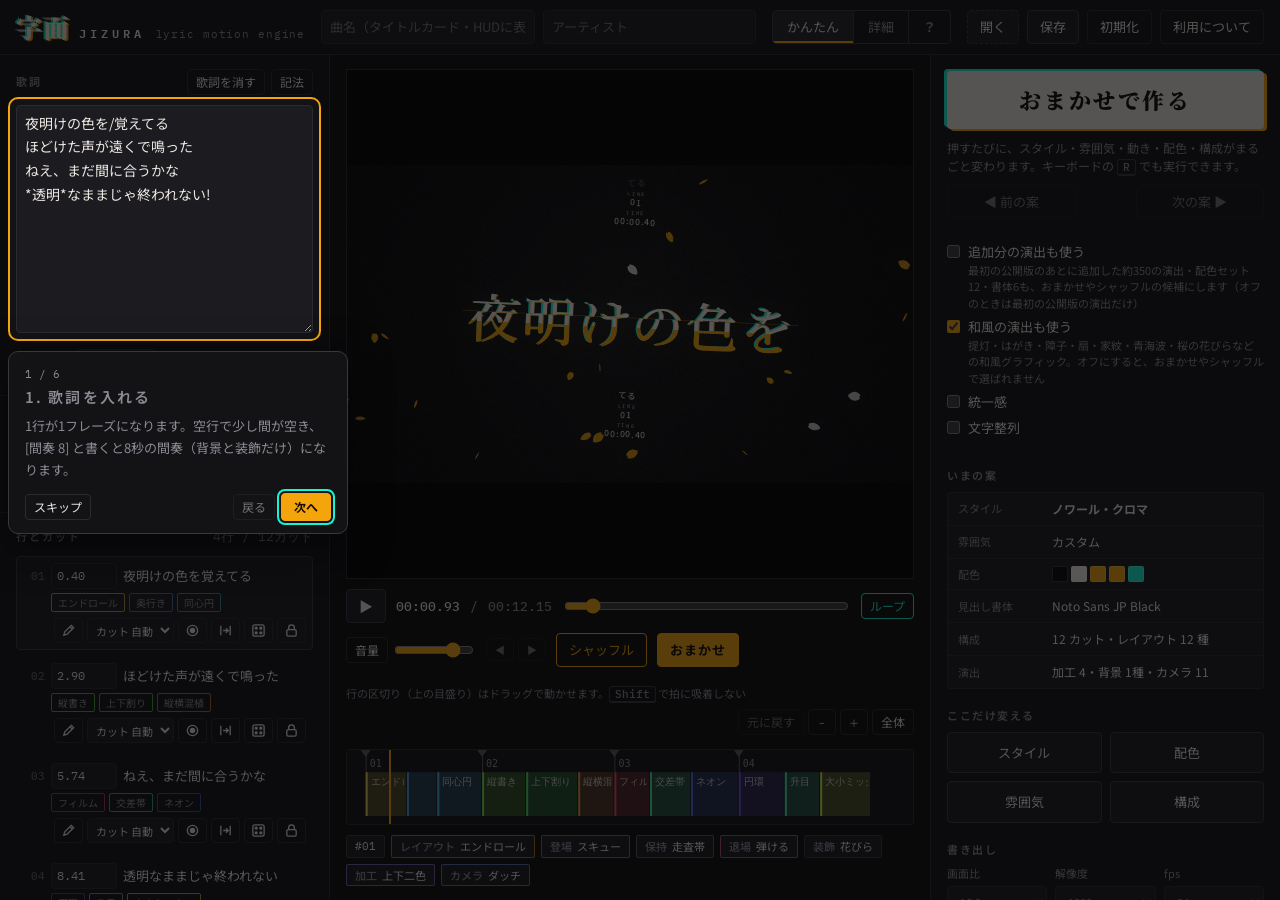
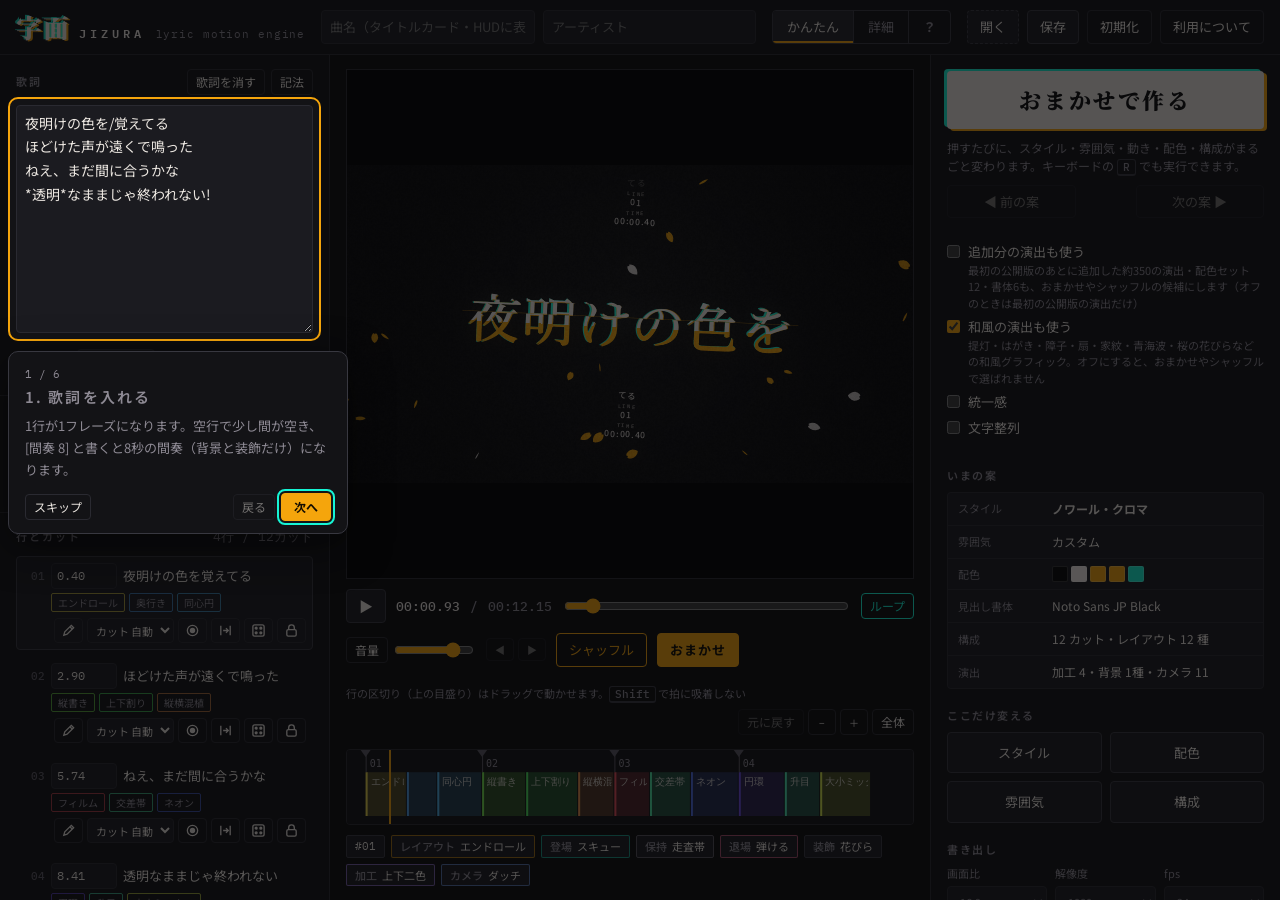
